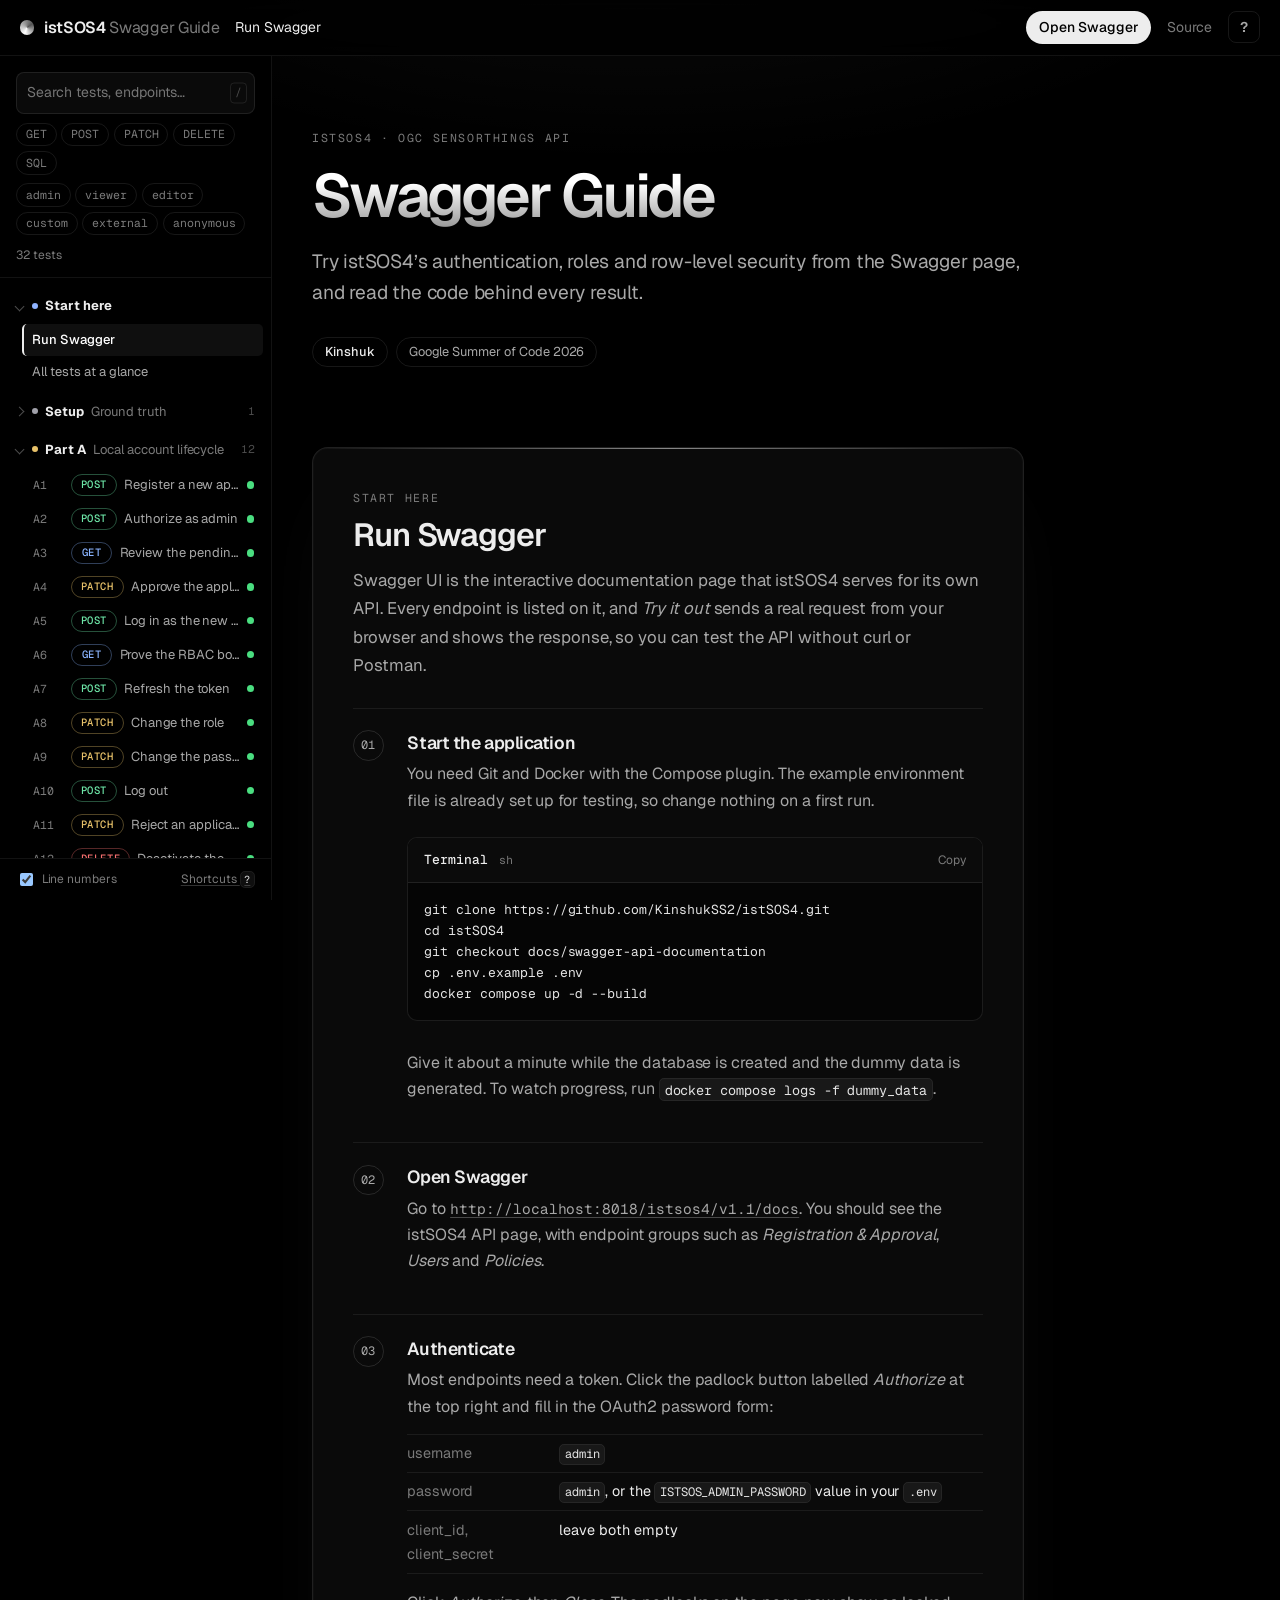
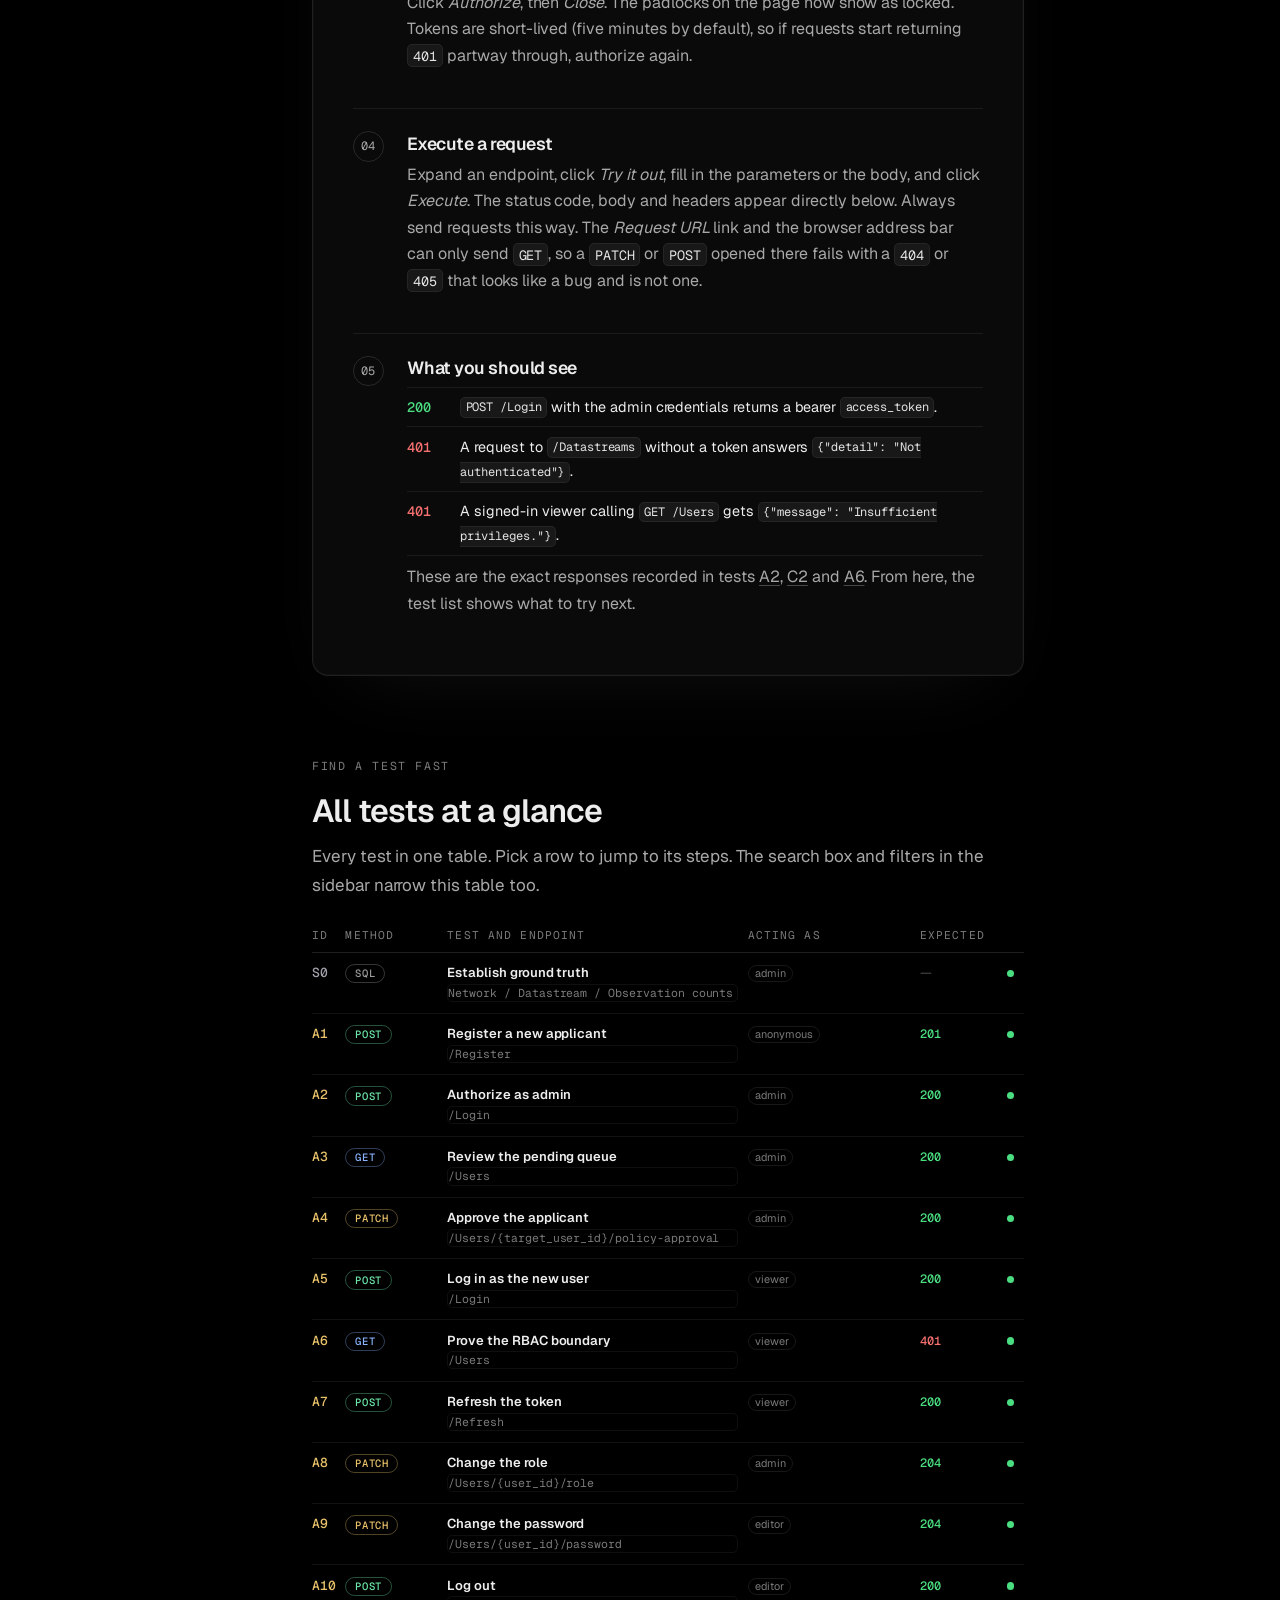
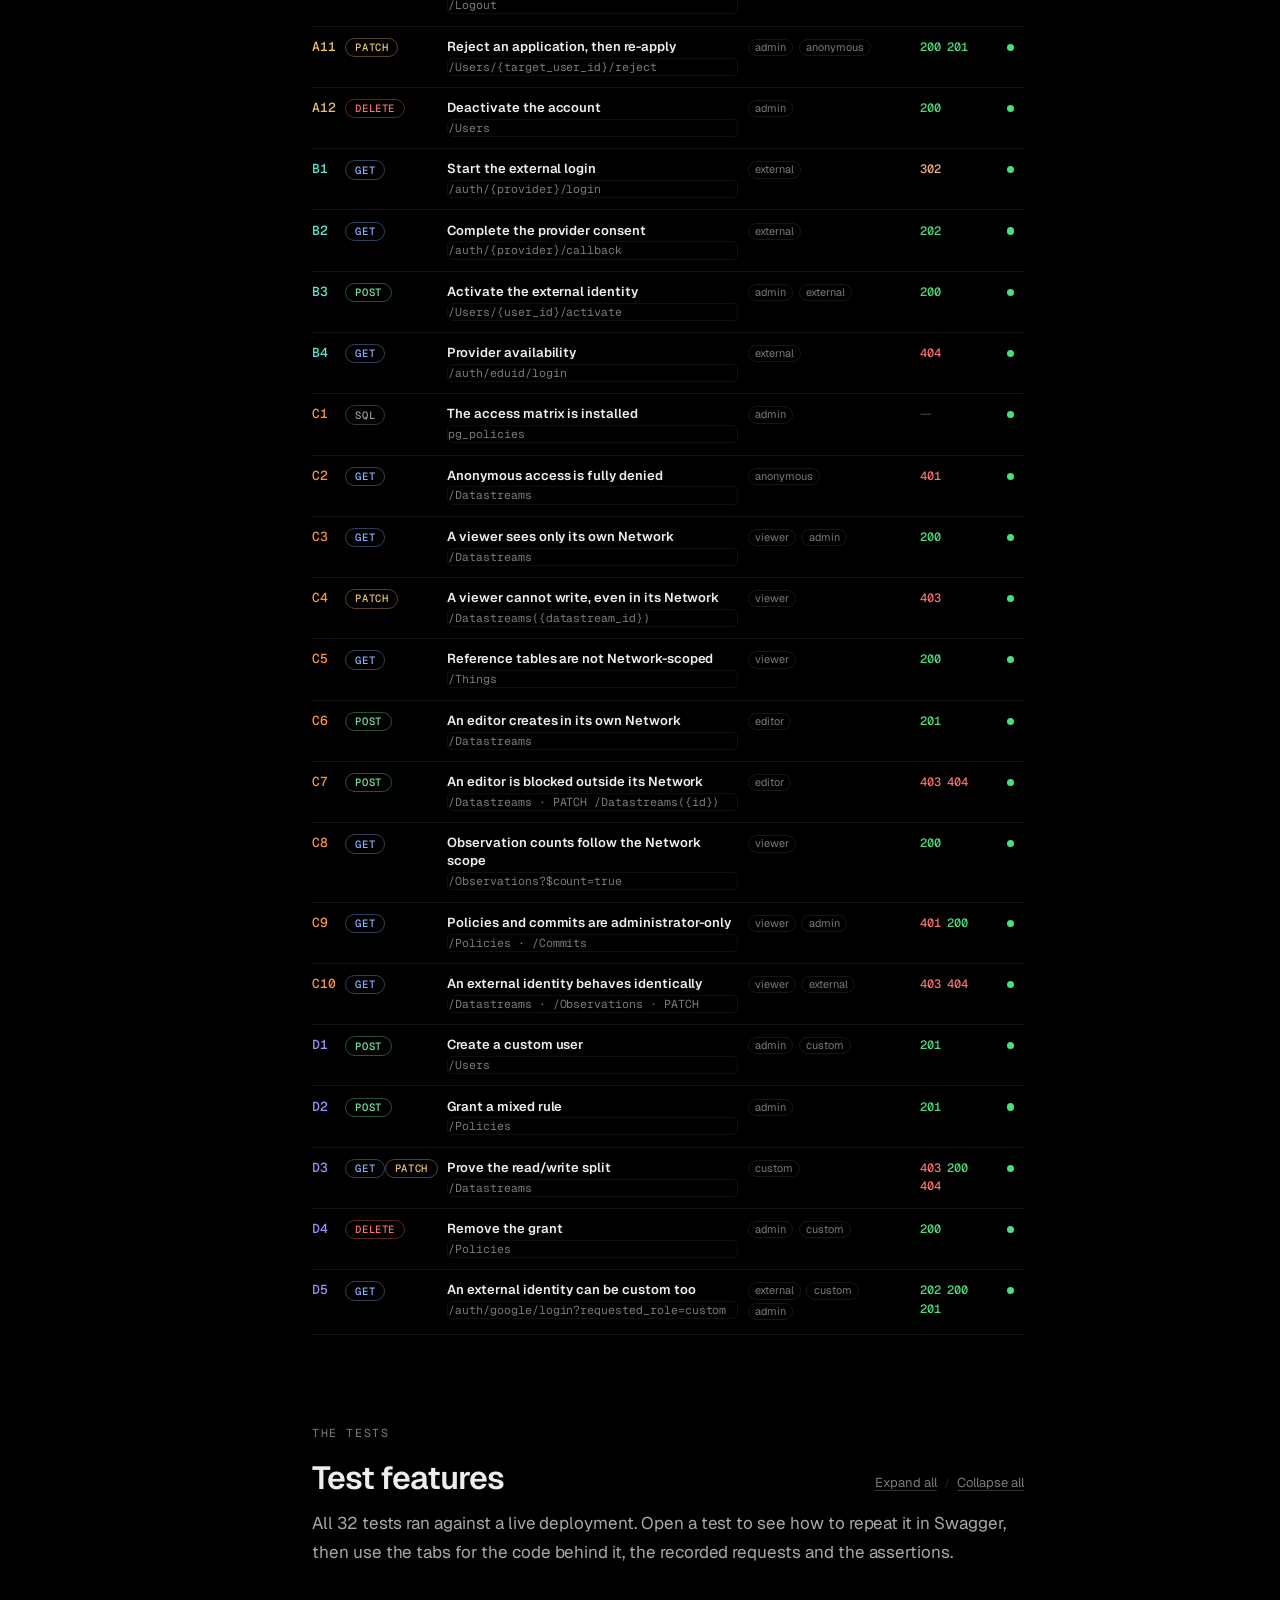
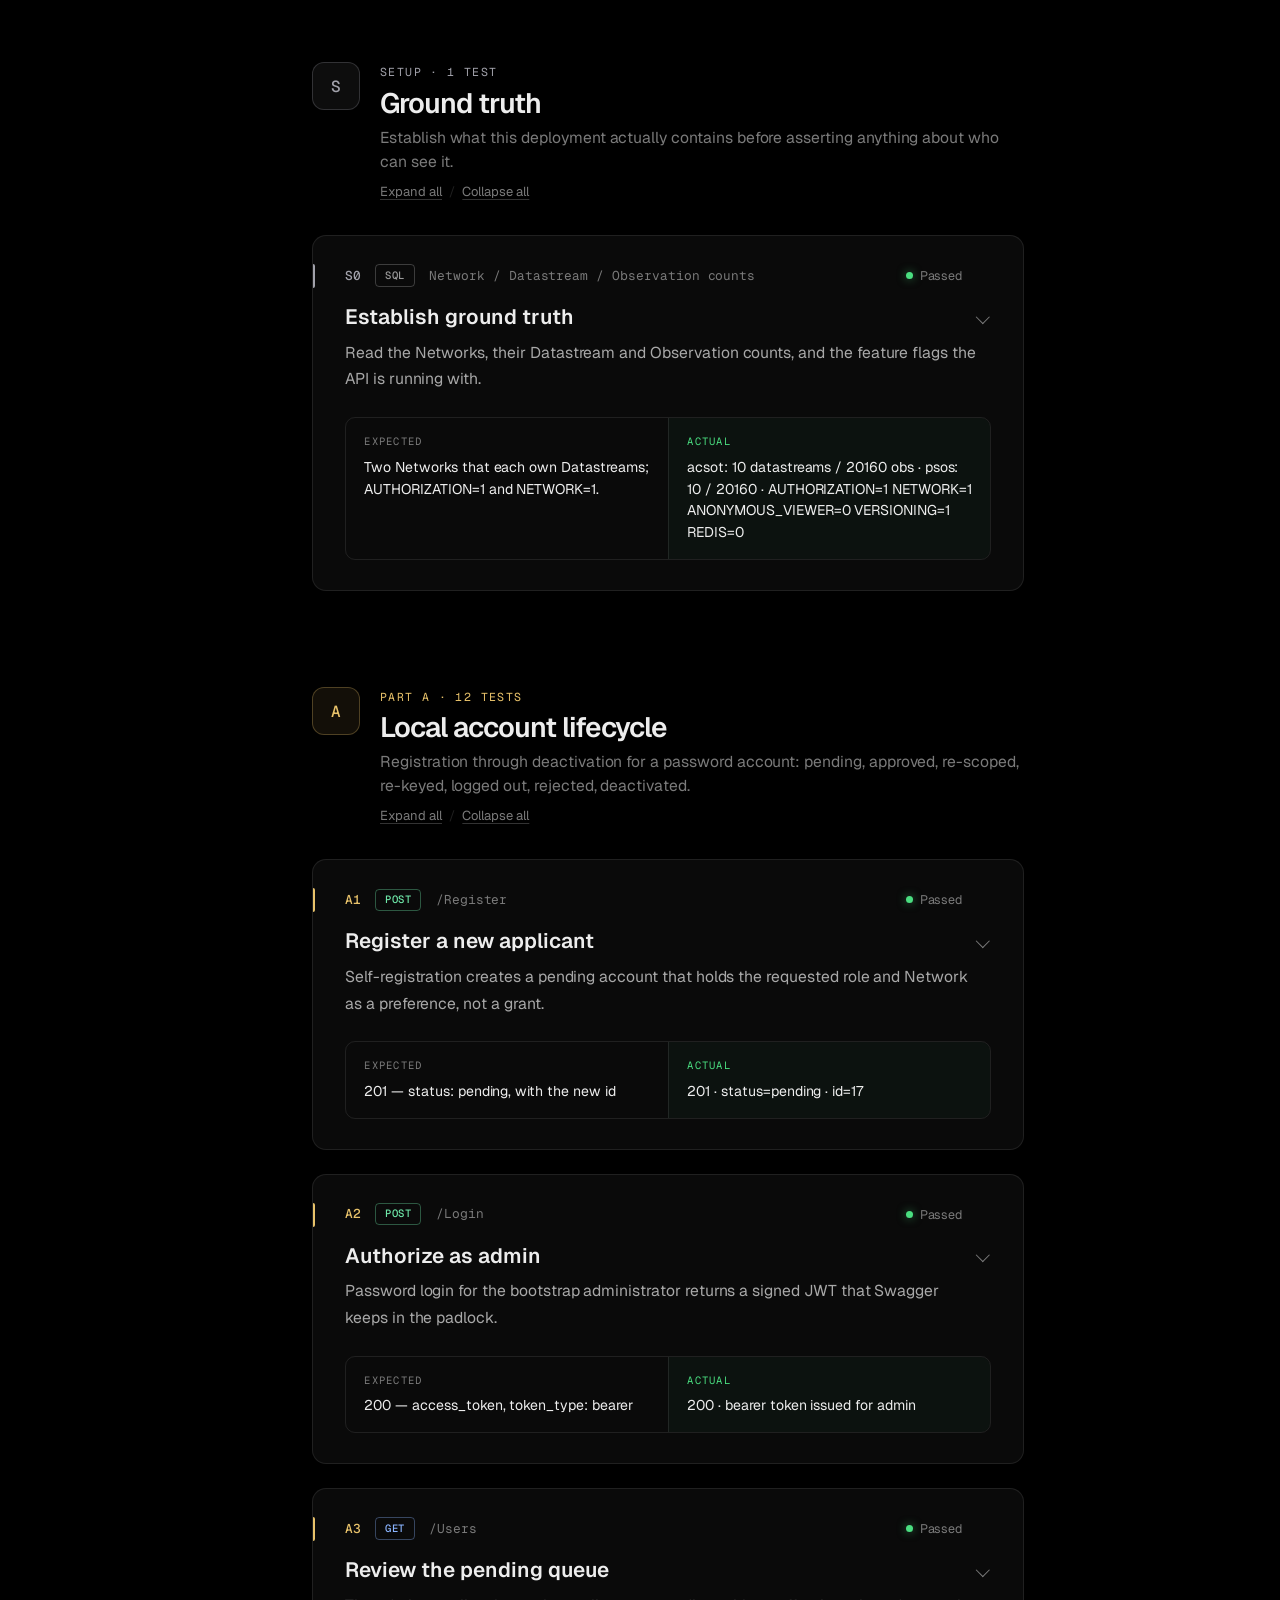
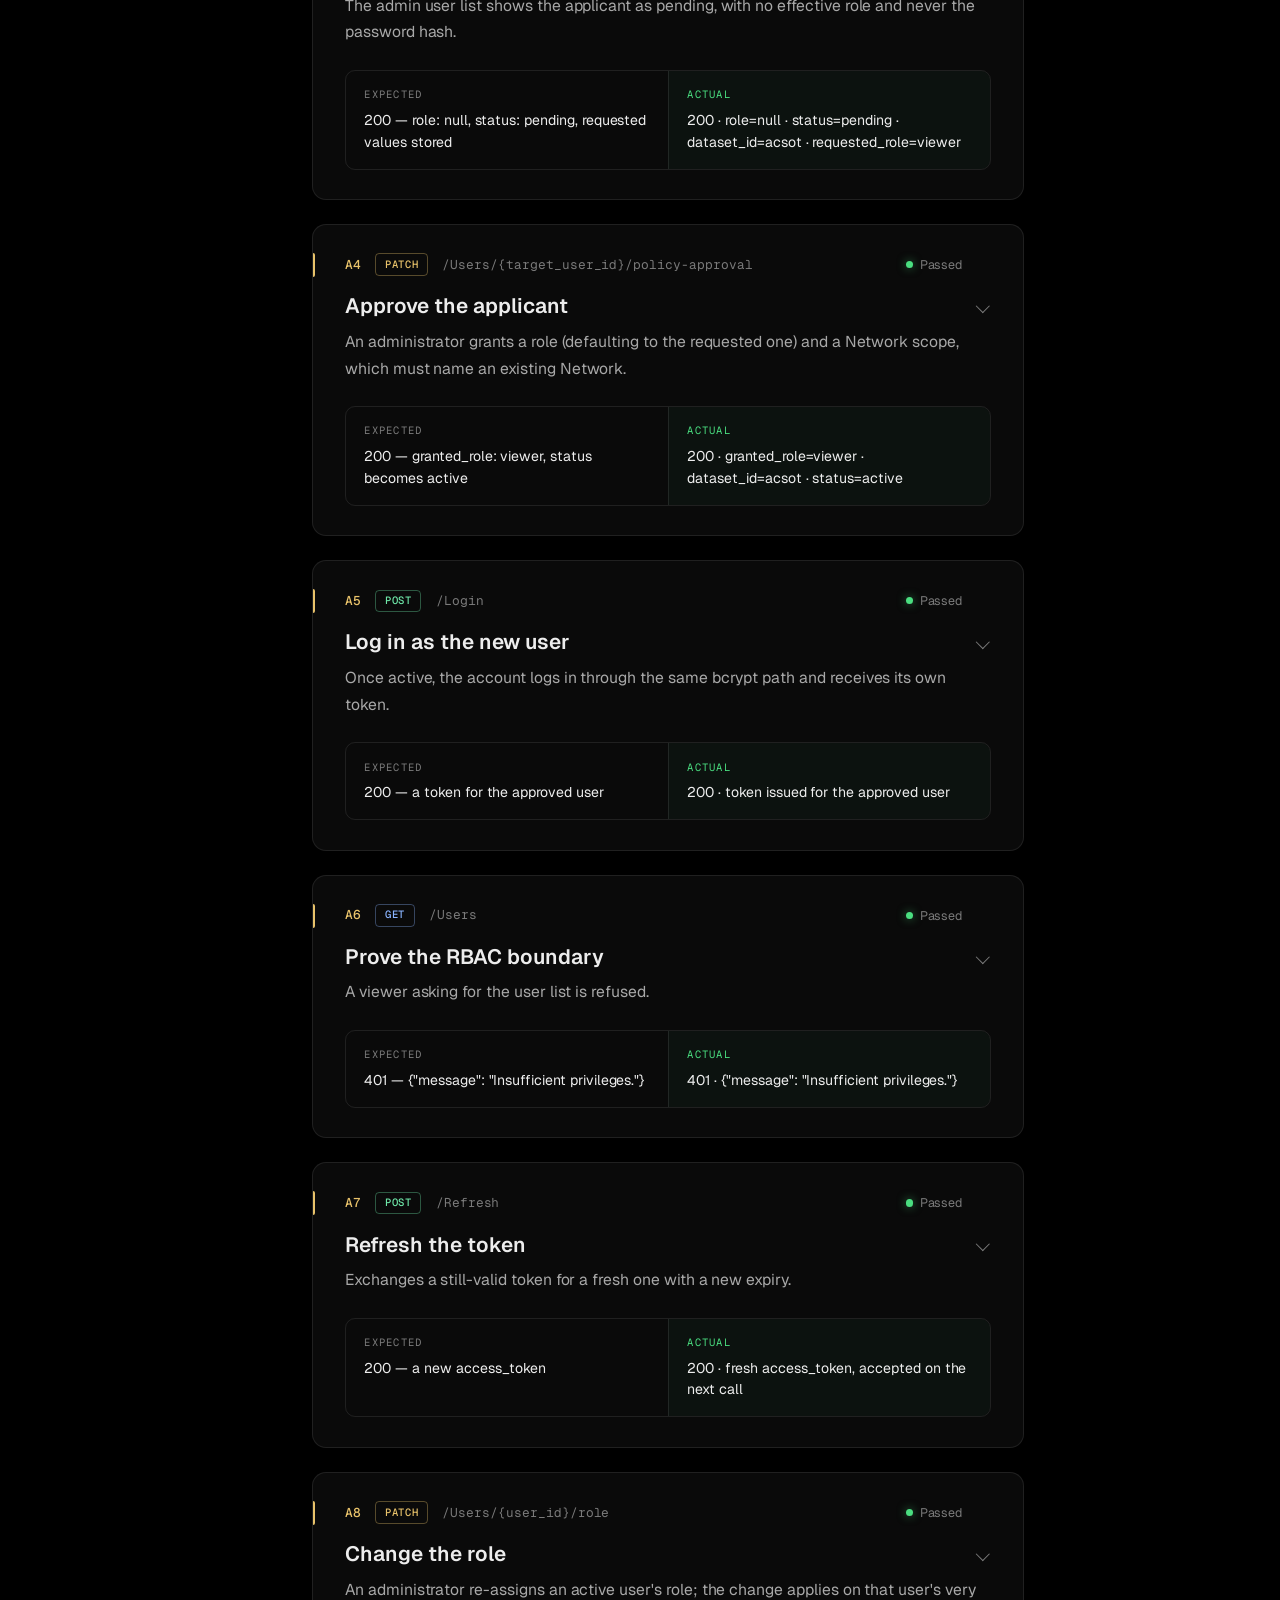
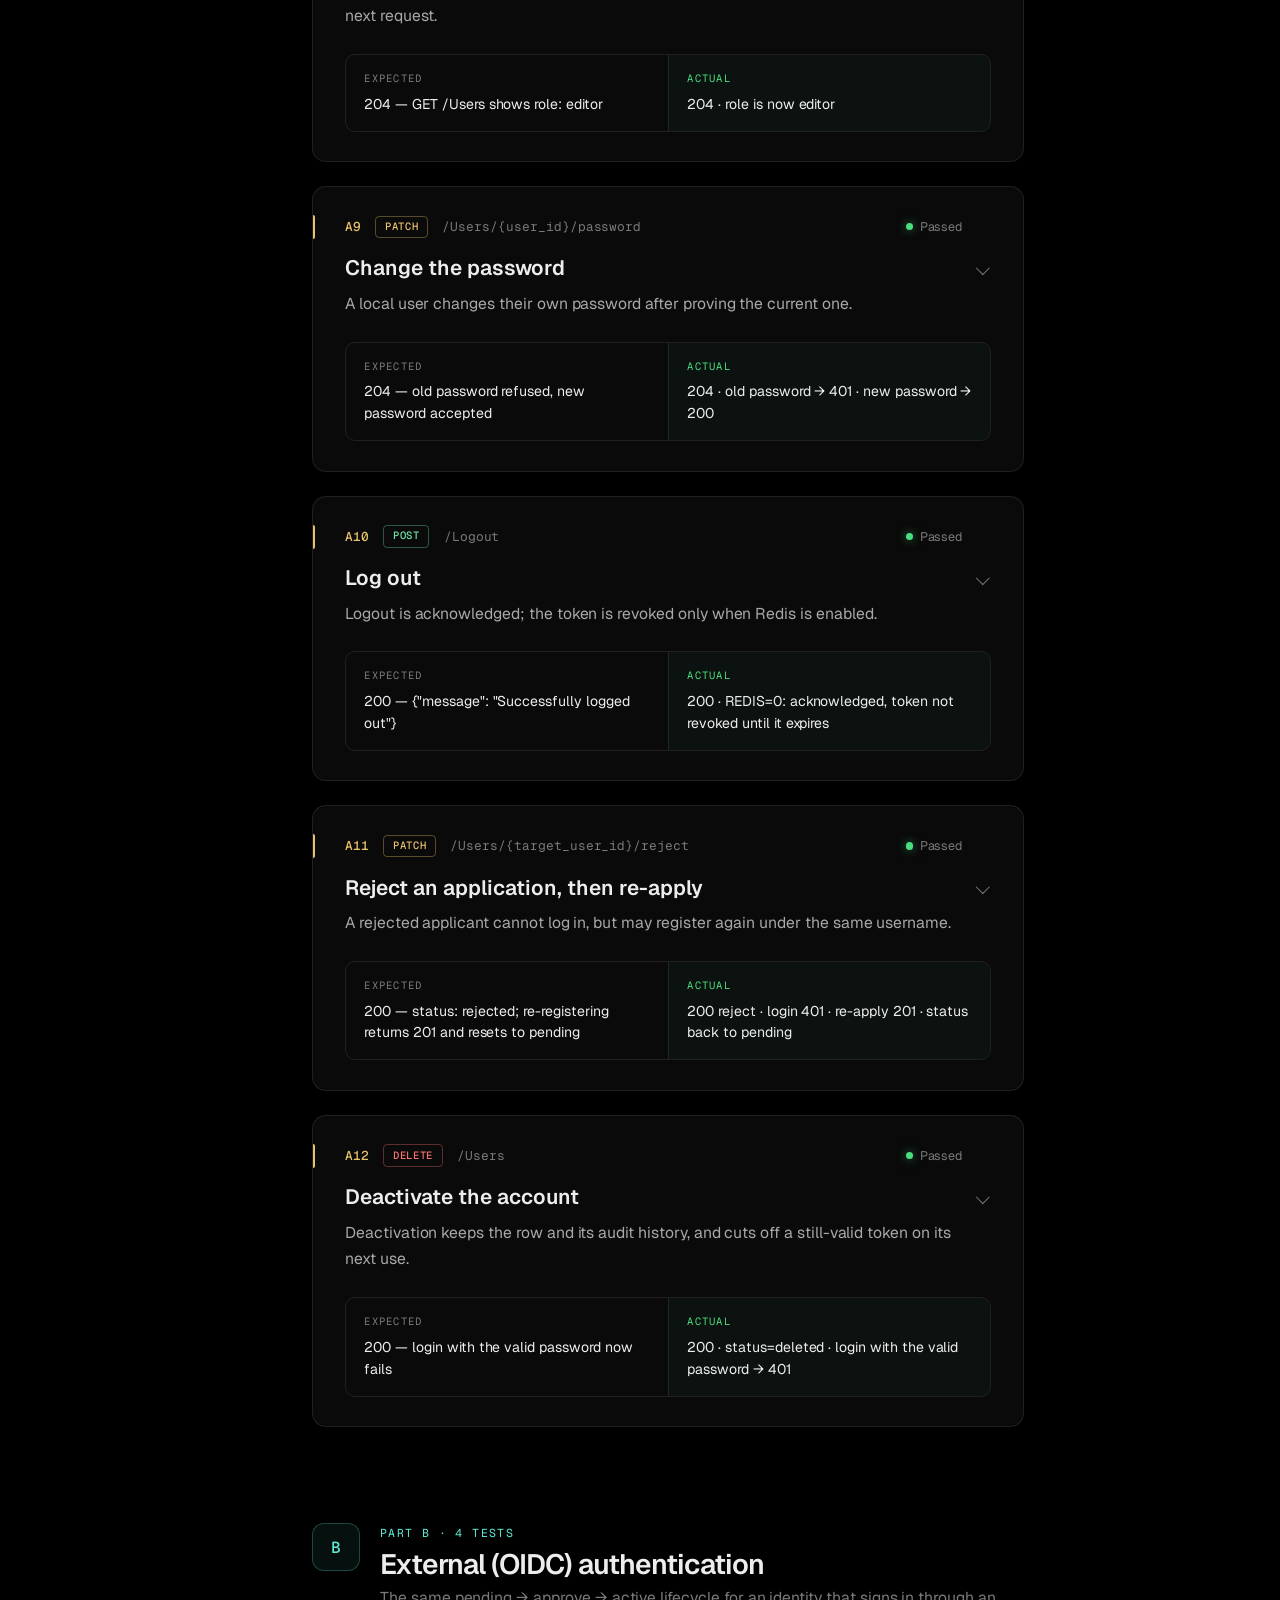
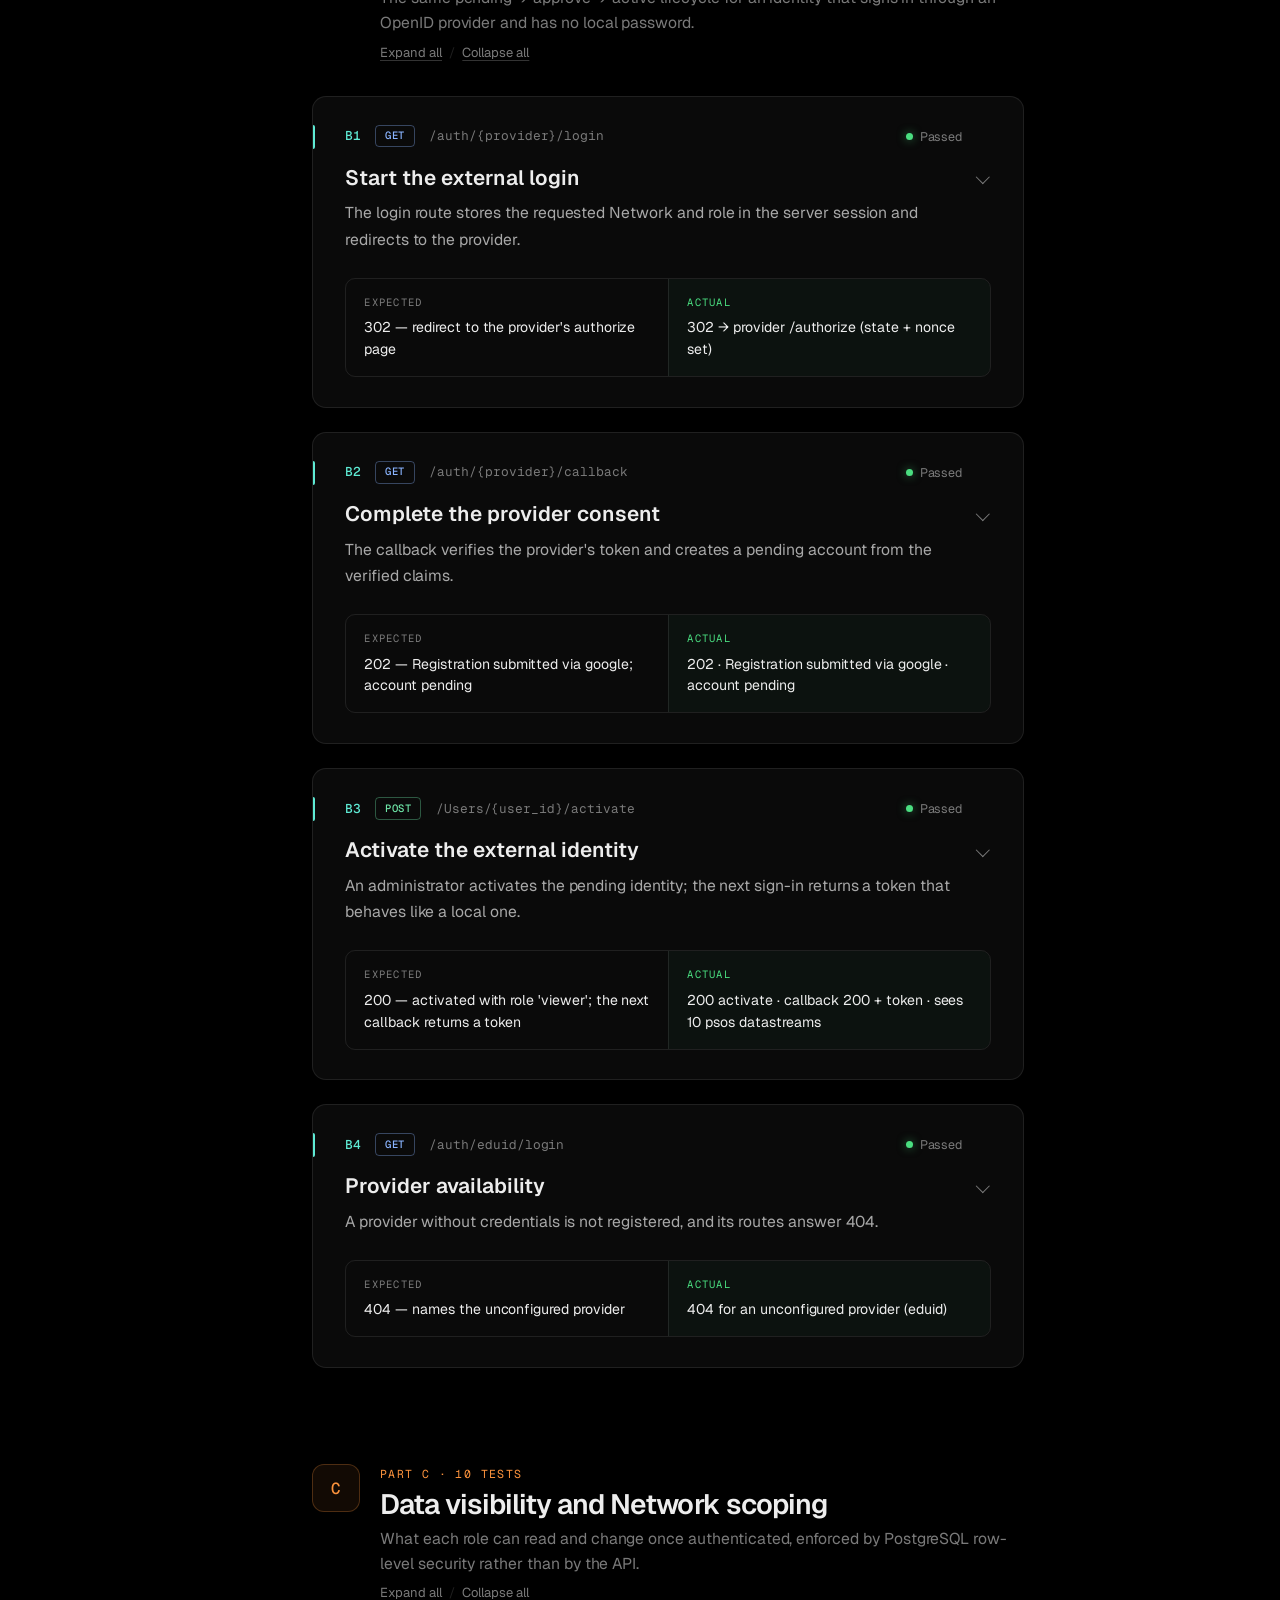
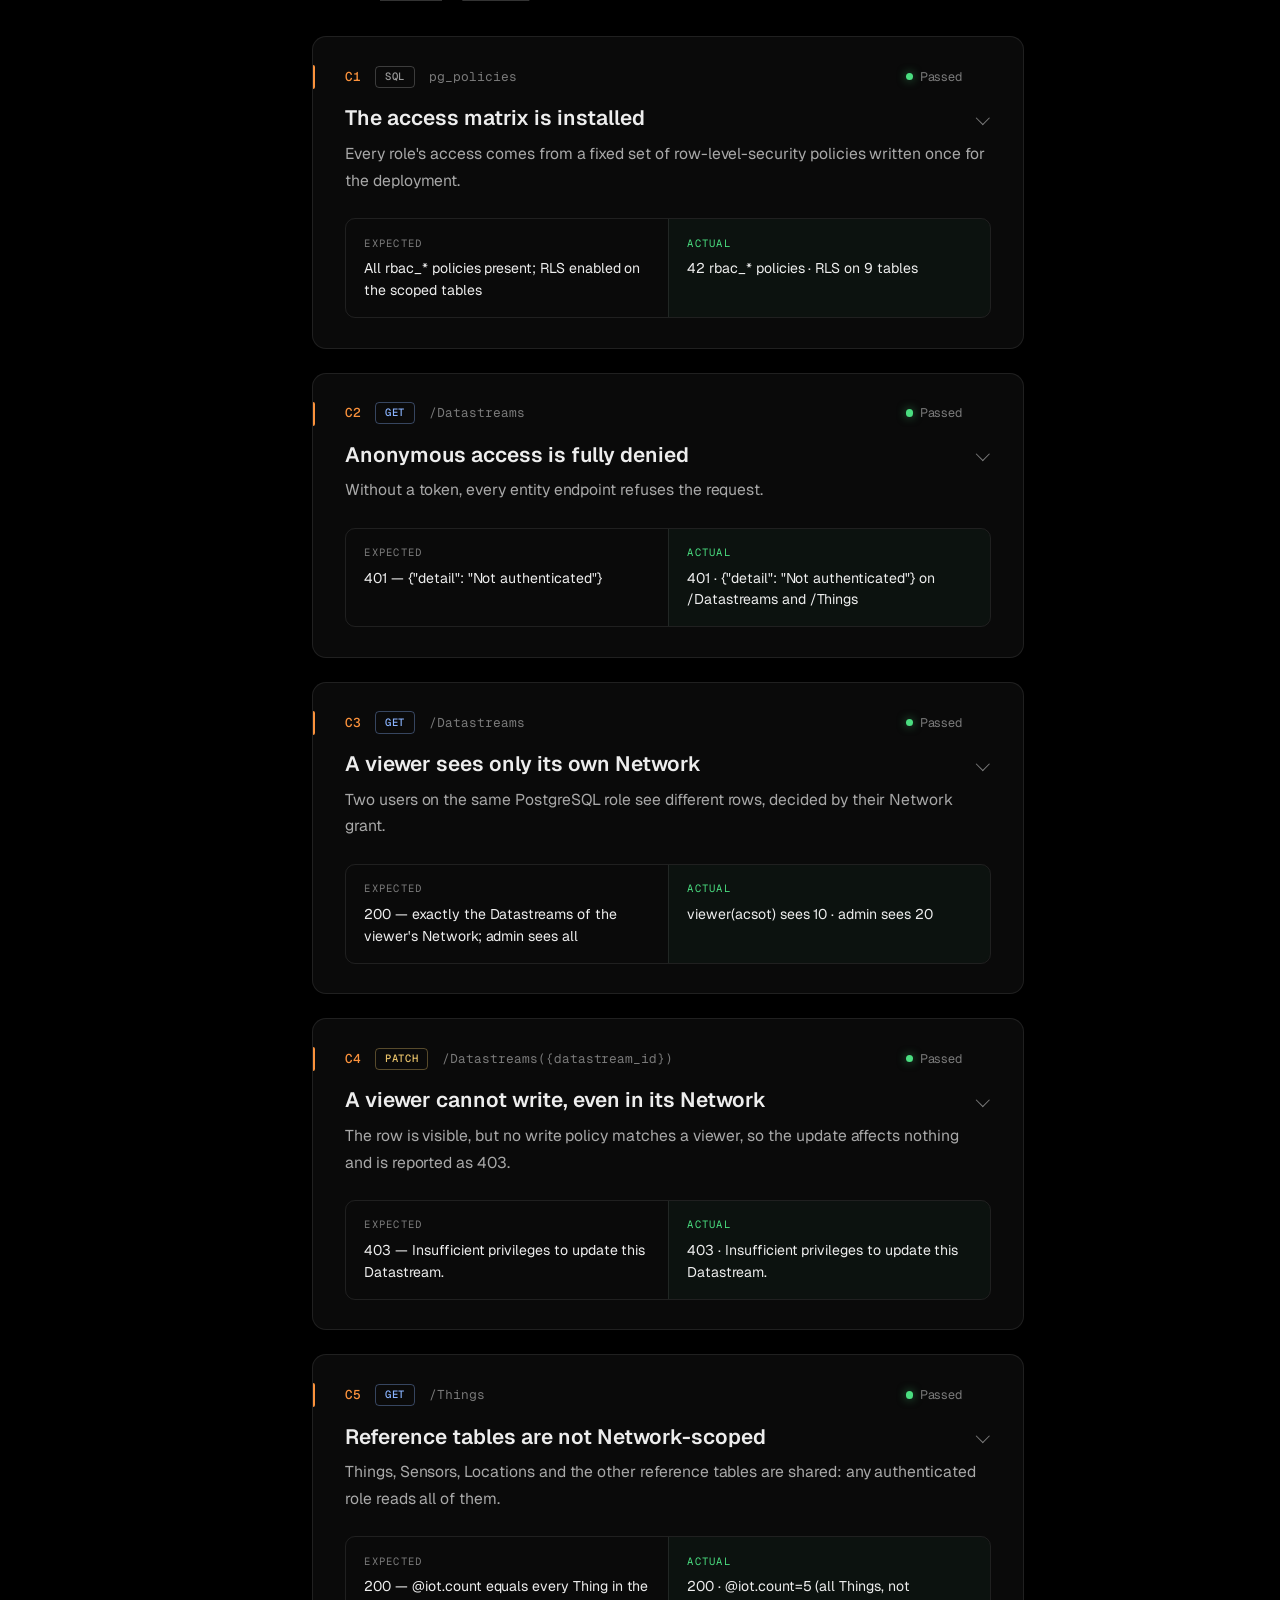
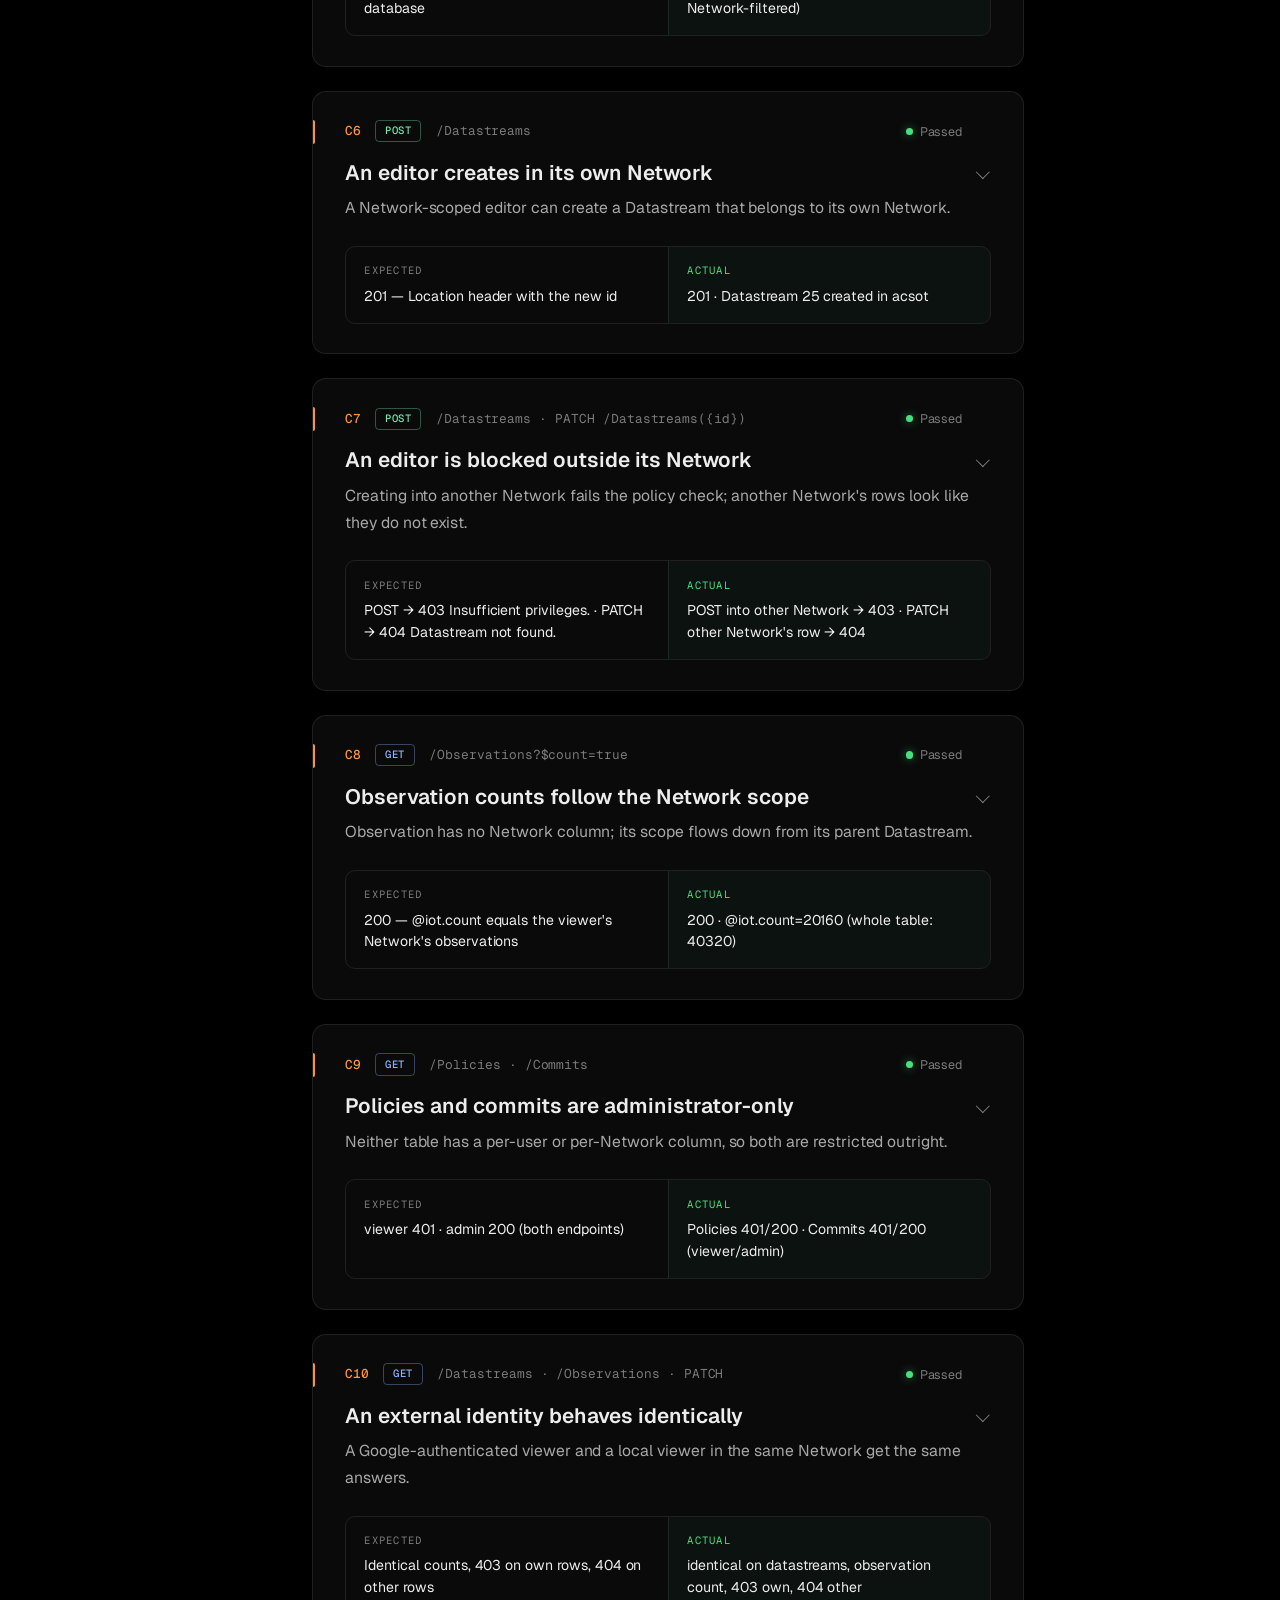
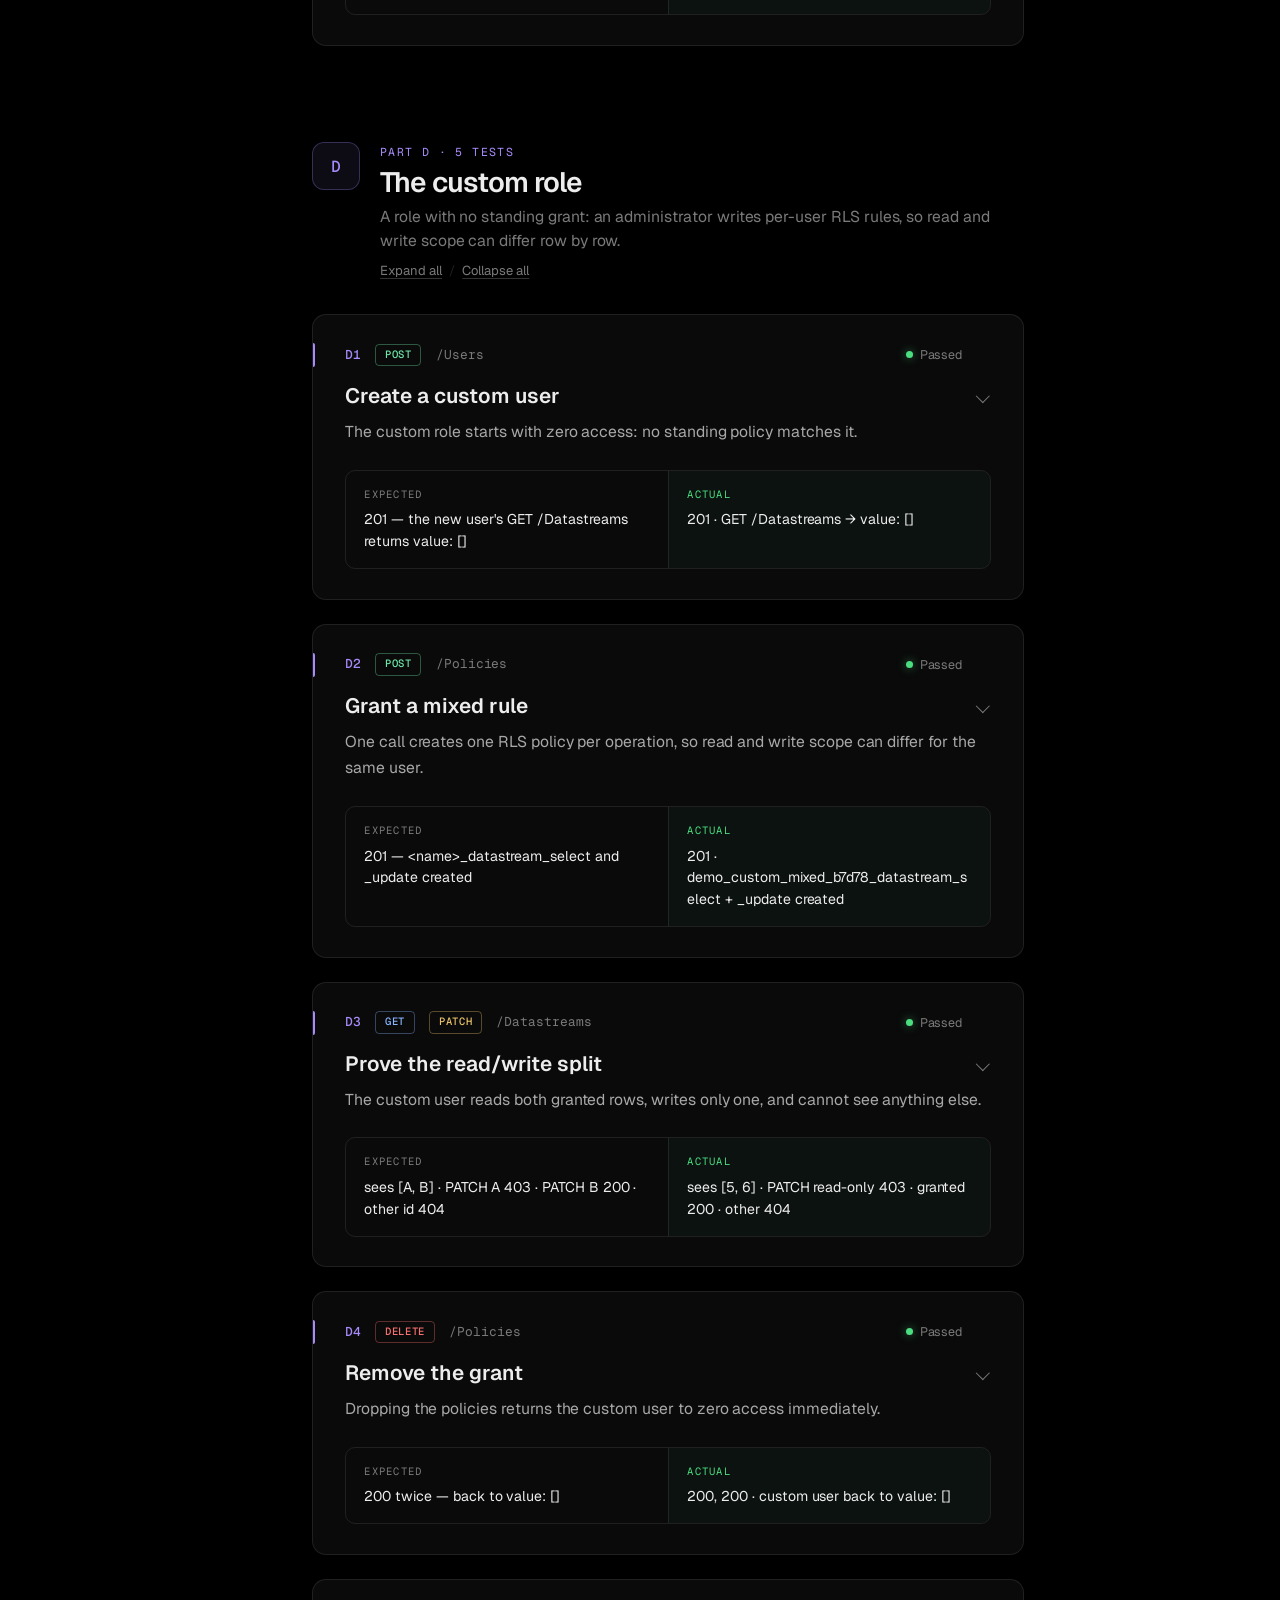
==== index.html @ 91f9ea0e "Black premium theme; drop run date and pass count from the byline" ====
<!doctype html>
<html lang="en">
<head>
<meta charset="utf-8">
<meta name="viewport" content="width=device-width,initial-scale=1">
<title>istSOS4 Swagger Guide</title>
<meta name="description" content="A step-by-step guide to running Swagger for istSOS4 and testing its authentication, roles and row-level security, with the implementation behind every test.">
<meta name="color-scheme" content="dark">
<meta name="theme-color" content="#000000">
<link rel="preconnect" href="https://fonts.googleapis.com"><link rel="preconnect" href="https://fonts.gstatic.com" crossorigin>
<link rel="stylesheet" href="https://fonts.googleapis.com/css2?family=Geist:wght@400;500;600;700&family=Geist+Mono:wght@400;500&display=swap">
<style>
:root {
  --bg: #ffffff;
  --ink: #242424;
  --ink-2: #4a4a4a;
  --ink-3: #6b6b6b;
  --ink-4: #949494;
  --rule: #e6e6e6;
  --rule-2: #d4d4d4;
  --tint: #f8f7f3;
  --code-bg: #f6f5f1;
  --code-ink: #2b2b2b;
  --inline-bg: #f1f0ec;
  --pass: #1a7f37;
  --fail: #b42318;
  --accent: #242424;
  --focus: #1a6fd1;

  --tk-k: #9b2f6a;
  --tk-s: #2a6f4f;
  --tk-sd: #6a7b72;
  --tk-c: #8a8a84;
  --tk-f: #2159a5;
  --tk-n: #a85a0a;
  --tk-b: #6a4aa3;
  --tk-e: #b42318;
  --tk-o: #6b6b6b;

  --serif: "Source Serif 4", "Iowan Old Style", "Charter", Georgia, "Times New Roman", serif;
  --sans: system-ui, -apple-system, "Segoe UI", Roboto, "Helvetica Neue", Arial, sans-serif;
  --mono: "JetBrains Mono", ui-monospace, "SFMono-Regular", Menlo, Consolas, monospace;
}

@media (prefers-color-scheme: dark) {
  :root {
    --bg: #161616;
    --ink: #e8e6e1;
    --ink-2: #c6c3bc;
    --ink-3: #9a978f;
    --ink-4: #75726b;
    --rule: #2a2a29;
    --rule-2: #3a3a38;
    --tint: #1d1d1b;
    --code-bg: #1c1c1a;
    --code-ink: #dcd9d2;
    --inline-bg: #242422;
    --pass: #4fc172;
    --fail: #ff8a80;
    --accent: #e8e6e1;
    --focus: #6ab0ff;

    --tk-k: #d68ab4;
    --tk-s: #7fc9a0;
    --tk-sd: #8a9a91;
    --tk-c: #7c7a74;
    --tk-f: #7fb0f0;
    --tk-n: #e0a15c;
    --tk-b: #b39cf0;
    --tk-e: #ff8a80;
    --tk-o: #9a978f;
  }
}

* { box-sizing: border-box; }
html { -webkit-text-size-adjust: 100%; scroll-padding-top: 1.5rem; scroll-behavior: smooth; }
@media (prefers-reduced-motion: reduce) { html { scroll-behavior: auto; } }

body {
  margin: 0;
  background: var(--bg);
  color: var(--ink);
  font-family: var(--serif);
  font-size: 1.1875rem;
  line-height: 1.7;
  font-optical-sizing: auto;
  -webkit-font-smoothing: antialiased;
  text-rendering: optimizeLegibility;
}

.wrap { max-width: 44rem; margin: 0 auto; padding: 0 1.5rem; }

a { color: inherit; text-decoration: underline; text-decoration-thickness: 1px; text-underline-offset: 0.2em; text-decoration-color: var(--rule-2); transition: text-decoration-color 0.15s; }
a:hover { text-decoration-color: var(--ink); }
:focus-visible { outline: 2px solid var(--focus); outline-offset: 3px; border-radius: 2px; }

.skip { position: absolute; left: -999px; top: 0; background: var(--ink); color: var(--bg); padding: 0.5rem 1rem; font-family: var(--sans); font-size: 0.9rem; z-index: 10; }
.skip:focus { left: 0.5rem; top: 0.5rem; }

code, kbd { font-family: var(--mono); font-size: 0.82em; background: var(--inline-bg); padding: 0.12em 0.36em; border-radius: 3px; overflow-wrap: anywhere; }
pre code, .code-body code { background: none; padding: 0; font-size: inherit; overflow-wrap: normal; }

/* ---------- title block */
.title-block { padding: 3.5rem 0 2rem; }
.kicker { font-family: var(--sans); font-size: 0.8125rem; letter-spacing: 0.08em; text-transform: uppercase; color: var(--ink-3); margin: 0 0 1.1rem; }
h1 { font-family: var(--serif); font-weight: 700; font-size: clamp(2.4rem, 6.4vw, 3.4rem); line-height: 1.08; letter-spacing: -0.022em; margin: 0 0 1.1rem; }
.dek { font-size: 1.4rem; line-height: 1.5; color: var(--ink-3); margin: 0 0 1.75rem; font-weight: 400; }
.byline { font-family: var(--sans); font-size: 0.875rem; color: var(--ink-3); display: flex; flex-wrap: wrap; gap: 0.25rem 0.9rem; padding: 1rem 0; border-top: 1px solid var(--rule); border-bottom: 1px solid var(--rule); margin: 0; }
.byline b { color: var(--ink); font-weight: 600; }
.byline .ok { color: var(--pass); }

/* ---------- Run Swagger */
.run { margin: 2.75rem 0 3.5rem; padding: 2.25rem 2.25rem 2.5rem; background: var(--tint); border-top: 2px solid var(--ink); }
.run .kicker { margin-bottom: 0.6rem; }
.run h2 { font-family: var(--serif); font-size: 2.1rem; line-height: 1.15; letter-spacing: -0.015em; margin: 0 0 1rem; font-weight: 700; }
.run p { margin: 0 0 1.1rem; }
.run .lead { font-size: 1.1875rem; color: var(--ink-2); }
.steps { list-style: none; margin: 1.75rem 0 0; padding: 0; counter-reset: step; }
.steps > li { counter-increment: step; position: relative; padding: 1.4rem 0 0.2rem 3.1rem; border-top: 1px solid var(--rule-2); margin-top: 1.4rem; }
.steps > li::before { content: counter(step); position: absolute; left: 0; top: 1.15rem; font-family: var(--serif); font-style: italic; font-size: 1.9rem; line-height: 1; color: var(--ink-4); width: 2rem; }
.steps h3 { font-family: var(--serif); font-size: 1.2rem; line-height: 1.35; margin: 0 0 0.4rem; font-weight: 700; }
.steps p { font-size: 1.0625rem; line-height: 1.65; margin: 0 0 0.85rem; }
.swagger-url { font-family: var(--mono); font-size: 0.9rem; word-break: break-all; }
.field-list { list-style: none; margin: 0.25rem 0 1rem; padding: 0; font-family: var(--sans); font-size: 0.9375rem; }
.field-list li { display: flex; gap: 1rem; padding: 0.4rem 0; border-bottom: 1px solid var(--rule); }
.field-list li:first-child { border-top: 1px solid var(--rule); }
.field-list .f { width: 8.5rem; flex: none; color: var(--ink-3); }
.expect { list-style: none; margin: 0.25rem 0 0.5rem; padding: 0; font-family: var(--sans); font-size: 0.9375rem; }
.expect li { display: flex; gap: 0.9rem; align-items: baseline; padding: 0.45rem 0; border-bottom: 1px solid var(--rule); }
.expect li:first-child { border-top: 1px solid var(--rule); }
.expect .st { font-family: var(--mono); font-size: 0.85rem; font-weight: 500; width: 2.4rem; flex: none; }
.aside { font-family: var(--sans); font-size: 0.9rem; color: var(--ink-3); line-height: 1.6; }

/* ---------- section accordion */
.sections-head { display: flex; justify-content: space-between; align-items: baseline; font-family: var(--sans); font-size: 0.8125rem; color: var(--ink-3); margin: 0 0 0.75rem; }
.linkbtn { appearance: none; background: none; border: 0; padding: 0; font: inherit; color: var(--ink-3); cursor: pointer; text-decoration: underline; text-decoration-thickness: 1px; text-underline-offset: 0.2em; text-decoration-color: var(--rule-2); }
.linkbtn:hover { color: var(--ink); text-decoration-color: var(--ink); }
.sections-head .sep { margin: 0 0.5rem; color: var(--rule-2); }

details.sec { border-top: 1px solid var(--rule); }
details.sec:last-of-type { border-bottom: 1px solid var(--rule); }
details.sec > summary { list-style: none; cursor: pointer; display: flex; align-items: center; justify-content: space-between; gap: 1.5rem; padding: 1.35rem 0; }
details.sec > summary::-webkit-details-marker { display: none; }
.sec-title { font-family: var(--serif); font-size: 1.5rem; line-height: 1.25; font-weight: 600; letter-spacing: -0.01em; display: block; }
.sec-desc { font-family: var(--sans); font-size: 0.875rem; color: var(--ink-3); display: block; margin-top: 0.15rem; line-height: 1.45; }
.chev { flex: none; width: 0.6rem; height: 0.6rem; border-right: 1.5px solid var(--ink-3); border-bottom: 1.5px solid var(--ink-3); transform: rotate(45deg); margin-right: 0.3rem; transition: transform 0.2s ease; }
details[open] > summary > .chev { transform: rotate(-135deg); }
details.sec > summary:hover .sec-title { text-decoration: underline; text-decoration-thickness: 1px; text-underline-offset: 0.2em; text-decoration-color: var(--rule-2); }
.sec-body { padding: 0.25rem 0 2.5rem; }
.sec-body > :first-child { margin-top: 0; }
.sec-body h3 { font-family: var(--serif); font-size: 1.3rem; line-height: 1.3; margin: 2.25rem 0 0.6rem; font-weight: 700; }
.sec-body p { margin: 0 0 1.15rem; }
.sec-body ul, .sec-body ol { margin: 0 0 1.25rem; padding-left: 1.4rem; }
.sec-body li { margin-bottom: 0.4rem; }
.sec-body li::marker { color: var(--ink-4); }

.plain-table, table.files, table.index { width: 100%; border-collapse: collapse; font-family: var(--sans); font-size: 0.875rem; line-height: 1.5; margin: 0.5rem 0 1.5rem; }
.plain-table th, table.files th, table.index th { text-align: left; font-weight: 600; font-size: 0.75rem; letter-spacing: 0.05em; text-transform: uppercase; color: var(--ink-3); padding: 0.55rem 0.9rem 0.55rem 0; border-bottom: 1px solid var(--rule-2); }
.plain-table td, table.files td, table.index td { padding: 0.6rem 0.9rem 0.6rem 0; border-bottom: 1px solid var(--rule); vertical-align: top; }
.plain-table td:first-child { white-space: nowrap; }
table.index td:first-child { min-width: 11rem; overflow-wrap: anywhere; }
.mono { font-family: var(--mono); font-size: 0.8em; }
.num { white-space: nowrap; text-align: right; }
.table-wrap { overflow-x: auto; }
table.files .tag { font-family: var(--sans); font-size: 0.8125rem; color: var(--ink-3); white-space: nowrap; }
table.files td:last-child, table.files th:last-child { padding-right: 0; }

.definitions { margin: 0 0 1.5rem; }
.definitions dt { font-family: var(--serif); font-weight: 700; font-size: 1.0625rem; margin-top: 1.35rem; }
.definitions dd { margin: 0.2rem 0 0; color: var(--ink-2); font-size: 1.0625rem; line-height: 1.65; }

/* code */
figure.code { margin: 1.1rem 0 1.4rem; background: var(--code-bg); border: 1px solid var(--rule); border-radius: 4px; overflow: hidden; }
figure.code figcaption { display: flex; justify-content: space-between; align-items: baseline; gap: 1rem; padding: 0.55rem 0.9rem; border-bottom: 1px solid var(--rule); font-family: var(--sans); font-size: 0.75rem; color: var(--ink-3); }
.cap-title { display: flex; flex-wrap: wrap; gap: 0.1rem 0.7rem; align-items: baseline; min-width: 0; }
.cap-title .sym { font-family: var(--mono); font-size: 0.8125rem; font-weight: 500; color: var(--ink); }
.cap-title .path { font-family: var(--mono); font-size: 0.71875rem; overflow-wrap: anywhere; }
.cap-tools { display: flex; gap: 0.9rem; flex: none; align-items: baseline; }
.cap-tools a, .cap-tools button { appearance: none; background: none; border: 0; padding: 0; font: inherit; color: var(--ink-3); cursor: pointer; text-decoration: none; }
.cap-tools a:hover, .cap-tools button:hover { color: var(--ink); text-decoration: underline; }
.cap-tools .done { color: var(--pass); }
.code-note { font-family: var(--sans); font-size: 0.8125rem !important; color: var(--ink-3); margin: 0 !important; padding: 0.55rem 0.9rem 0; line-height: 1.5 !important; }
.code-body { overflow: auto; padding: 0.85rem 0; font-family: var(--mono); font-size: 0.8125rem; line-height: 1.62; color: var(--code-ink); tab-size: 4; }
.code-body.capped { max-height: 25rem; }
.code-body pre { margin: 0; }
.code-body code { display: block; width: max-content; min-width: 100%; }
.ln { display: block; white-space: pre; padding: 0 1rem 0 4rem; position: relative; min-height: 1.62em; }
.ln::before { content: attr(data-n); position: absolute; left: 0; width: 2.9rem; text-align: right; color: var(--ink-4); opacity: 0.75; user-select: none; }
body.no-lines .ln { padding-left: 1rem; }
body.no-lines .ln::before { display: none; }
.nolines .ln { padding-left: 1rem; }
.nolines .ln::before { display: none; }
.code-more { display: block; width: 100%; font-family: var(--sans); font-size: 0.8125rem; color: var(--ink-3); background: none; border: 0; border-top: 1px solid var(--rule); padding: 0.55rem 0; cursor: pointer; }
.code-more:hover { color: var(--ink); background: var(--inline-bg); }

.tk-k, .tk-kn, .tk-kc, .tk-kd, .tk-ow { color: var(--tk-k); }
.tk-s, .tk-s1, .tk-s2, .tk-sa, .tk-si, .tk-se, .tk-dl { color: var(--tk-s); }
.tk-sd { color: var(--tk-sd); font-style: italic; }
.tk-c1, .tk-c, .tk-cm { color: var(--tk-c); font-style: italic; }
.tk-nf, .tk-nc, .tk-nd, .tk-nn, .tk-nt, .tk-fm { color: var(--tk-f); }
.tk-mi, .tk-mf, .tk-m { color: var(--tk-n); }
.tk-nb, .tk-bp, .tk-vm { color: var(--tk-b); }
.tk-ne { color: var(--tk-e); }
.tk-o, .tk-p { color: var(--tk-o); }

/* result panel */
.asserts { list-style: none; padding: 0 !important; margin: 0 0 1rem !important; font-family: var(--sans); font-size: 0.9rem; }
.asserts li { display: flex; gap: 0.7rem; padding: 0.35rem 0; margin: 0; border-bottom: 1px solid var(--rule); }
.asserts li:first-child { border-top: 1px solid var(--rule); }
.a-icon { flex: none; width: 1rem; color: var(--pass); font-weight: 700; }
.asserts .fail .a-icon { color: var(--fail); }
.sr { position: absolute; width: 1px; height: 1px; overflow: hidden; clip: rect(0 0 0 0); white-space: nowrap; }

details.exch { border-top: 1px solid var(--rule); font-family: var(--sans); }
details.exch:last-child { border-bottom: 1px solid var(--rule); }
details.exch > summary { list-style: none; cursor: pointer; display: flex; align-items: baseline; gap: 0.8rem; padding: 0.55rem 0; font-size: 0.875rem; }
details.exch > summary::-webkit-details-marker { display: none; }
details.exch > summary::before { content: ""; flex: none; width: 0.4rem; height: 0.4rem; border-right: 1.5px solid var(--ink-4); border-bottom: 1.5px solid var(--ink-4); transform: rotate(-45deg); align-self: center; transition: transform 0.15s; }
details.exch[open] > summary::before { transform: rotate(45deg); }
details.exch .method { font-family: var(--mono); font-size: 0.78rem; width: 3.6rem; flex: none; }
details.exch .url { font-family: var(--mono); font-size: 0.8rem; flex: 1; min-width: 0; overflow-wrap: anywhere; color: var(--ink-2); }
.code-st { font-family: var(--mono); font-size: 0.8rem; font-weight: 500; }
.st-2 { color: var(--pass); }
.st-4, .st-5 { color: var(--fail); }
.st-3 { color: var(--tk-n); }
.ms { font-family: var(--mono); font-size: 0.75rem; color: var(--ink-4); }
.exch-body { padding: 0.25rem 0 1rem 1.2rem; }
.exch-body h6 { font-size: 0.75rem; font-weight: 600; letter-spacing: 0.06em; text-transform: uppercase; color: var(--ink-3); margin: 0.9rem 0 0.35rem; }
pre.io { margin: 0; padding: 0.8rem 0.95rem; background: var(--code-bg); border: 1px solid var(--rule); border-radius: 4px; font-family: var(--mono); font-size: 0.78rem; line-height: 1.6; color: var(--code-ink); white-space: pre-wrap; overflow-wrap: anywhere; max-height: 20rem; overflow: auto; }

.empty { font-family: var(--sans); color: var(--ink-3); padding: 2rem 0; }

/* =====================================================================
   v2: tests band, Swagger panels, colour
   ===================================================================== */
:root {
  --swg: #157347;
  --swg-ink: #0f5132;
  --swg-bg: #eaf5ee;
  --swg-line: #bfdccb;
  --band: #f3f1ea;
  --card: #ffffff;
  --card-line: #e2ded3;

  --m-get: #1d5fa8;    --m-get-bg: #e4eefa;
  --m-post: #157347;   --m-post-bg: #e0f2e8;
  --m-patch: #9a5b00;  --m-patch-bg: #fbecd2;
  --m-delete: #b42318; --m-delete-bg: #fbe4e1;
  --m-sql: #55534d;    --m-sql-bg: #e9e7e0;
}
@media (prefers-color-scheme: dark) {
  :root {
    --swg: #5fcf95;
    --swg-ink: #8fe3b6;
    --swg-bg: #13241a;
    --swg-line: #244634;
    --band: #1a1a18;
    --card: #222220;
    --card-line: #34342f;

    --m-get: #86b8f2;    --m-get-bg: #172538;
    --m-post: #5fcf95;   --m-post-bg: #13261c;
    --m-patch: #e6ac55;  --m-patch-bg: #2c2212;
    --m-delete: #ff8f85; --m-delete-bg: #2f1917;
    --m-sql: #aaa79f;    --m-sql-bg: #2a2a27;
  }
}
html { scroll-padding-top: 4.5rem; }
body { overflow-x: clip; }

/* method badges */
.endpoint { gap: 0.4rem 0.6rem; align-items: center; color: var(--ink-3); }
.endpoint code { color: var(--ink); font-size: 0.85rem; font-weight: 500; }
.method { display: inline-block; font-family: var(--mono); font-weight: 500; font-size: 0.72rem; letter-spacing: 0.04em; padding: 0.16rem 0.5rem; border-radius: 3px; background: var(--m-sql-bg); color: var(--m-sql); }
.m-get { background: var(--m-get-bg); color: var(--m-get); }
.m-post { background: var(--m-post-bg); color: var(--m-post); }
.m-patch, .m-put { background: var(--m-patch-bg); color: var(--m-patch); }
.m-delete { background: var(--m-delete-bg); color: var(--m-delete); }
.m-sql { background: var(--m-sql-bg); color: var(--m-sql); }
details.exch .method { width: auto; margin-right: 0.2rem; }

/* Run in Swagger panel, visible on every test */
.swagger-panel { margin: 0 0 1.1rem; border: 1px solid var(--swg-line); border-left: 4px solid var(--swg); background: var(--swg-bg); border-radius: 5px; padding: 1rem 1.25rem 0.5rem; }
.swagger-panel > header { display: flex; justify-content: space-between; align-items: baseline; margin-bottom: 0.7rem; font-family: var(--sans); }
.sp-label { font-size: 0.78rem; letter-spacing: 0.08em; text-transform: uppercase; font-weight: 700; color: var(--swg-ink); }
.sp-open { font-size: 0.8125rem; color: var(--swg-ink); text-decoration: none; border-bottom: 1px solid var(--swg-line); }
.sp-open:hover { border-bottom-color: var(--swg); }
.swagger-panel ol.how { list-style: none; counter-reset: how; padding: 0; margin: 0 0 0.75rem; }
.swagger-panel ol.how li { counter-increment: how; position: relative; padding-left: 2.1rem; margin: 0 0 0.7rem; font-size: 1.0625rem; line-height: 1.6; }
.swagger-panel ol.how li::before { content: counter(how); position: absolute; left: 0; top: 0.18em; width: 1.4rem; height: 1.4rem; border-radius: 50%; background: var(--swg); color: var(--bg); font-family: var(--sans); font-size: 0.75rem; font-weight: 700; line-height: 1.4rem; text-align: center; }
.swagger-panel ol.how strong { font-weight: 700; color: var(--swg-ink); }
.swagger-panel figure.code { background: var(--card); border-color: var(--swg-line); margin: 0.4rem 0 1rem; }
.swagger-panel figure.code figcaption { border-bottom-color: var(--swg-line); }


/* =====================================================================
   v3: app-style layout — sidebar, main column, right rail
   ===================================================================== */
:root { --top: 3.5rem; --side: 17rem; --rail: 13.5rem; --main-max: 47.5rem; }
html { scroll-padding-top: calc(var(--top) + 1rem); }
body { font-size: 1.0625rem; overflow-x: clip; }
.m-multi { background: var(--m-sql-bg); color: var(--m-sql); }
.sr { position: absolute; width: 1px; height: 1px; overflow: hidden; clip: rect(0 0 0 0); white-space: nowrap; }
.muted { color: var(--ink-4); }
[hidden] { display: none !important; }
button { font: inherit; color: inherit; }
.kicker { color: var(--swg); font-weight: 600; }
.lead { color: var(--ink-2); font-size: 1.0625rem; margin: 0 0 1.25rem; }

/* ---------- top bar */
.topbar { position: sticky; top: 0; z-index: 30; height: var(--top); background: color-mix(in srgb, var(--bg) 94%, transparent); backdrop-filter: saturate(1.4) blur(8px); border-bottom: 1px solid var(--rule); }
.topbar-in { height: 100%; display: flex; align-items: center; gap: 1rem; padding: 0 1.25rem; font-family: var(--sans); font-size: 0.875rem; }
.mark { font-family: var(--serif); font-size: 1.1rem; font-weight: 700; color: var(--ink); text-decoration: none; white-space: nowrap; }
.mark-sub { font-weight: 400; color: var(--ink-3); }
.crumbs { flex: 1; min-width: 0; display: flex; gap: 0.45rem; align-items: center; color: var(--ink-3); white-space: nowrap; overflow: hidden; }
.crumbs a { color: var(--ink-3); text-decoration: none; }
.crumbs a:hover { color: var(--ink); }
.crumbs .cur { color: var(--ink); overflow: hidden; text-overflow: ellipsis; }
.crumbs .sep { color: var(--rule-2); }
.top-right { display: flex; align-items: center; gap: 1rem; flex: none; }
.top-link { color: var(--ink-3); text-decoration: none; }
.top-link:hover { color: var(--ink); }
.top-link.swg { color: var(--swg); font-weight: 600; }
.icon-btn { appearance: none; border: 1px solid var(--card-line); background: var(--card); border-radius: 6px; width: 2rem; height: 2rem; display: inline-grid; place-items: center; cursor: pointer; color: var(--ink-2); font-family: var(--sans); font-weight: 600; padding: 0; }
.icon-btn:hover { border-color: var(--ink-4); color: var(--ink); }
.menu-btn { display: none; }
.burger, .burger::before, .burger::after { display: block; width: 1rem; height: 1.5px; background: currentColor; position: relative; content: ""; }
.burger::before { position: absolute; top: -5px; }
.burger::after { position: absolute; top: 5px; }
.progress { position: absolute; left: 0; right: 0; bottom: -1px; height: 2px; overflow: hidden; pointer-events: none; }
.progress span { display: block; height: 100%; background: var(--swg); transform-origin: 0 50%; transform: scaleX(0); }

/* ---------- shell */
.shell { display: grid; grid-template-columns: var(--side) minmax(0, 1fr); align-items: start; }
@media (min-width: 1280px) { .shell { grid-template-columns: var(--side) minmax(0, 1fr) var(--rail); } }

/* ---------- sidebar */
.sidebar { position: sticky; top: var(--top); height: calc(100vh - var(--top)); height: calc(100dvh - var(--top)); display: flex; flex-direction: column; border-right: 1px solid var(--rule); background: var(--band); font-family: var(--sans); font-size: 0.8125rem; }
.side-search { padding: 1rem 1rem 0.75rem; border-bottom: 1px solid var(--rule); flex: none; }
.search-box { position: relative; }
.search-box input { width: 100%; font: inherit; font-size: 0.875rem; color: var(--ink); background: var(--card); border: 1px solid var(--card-line); border-radius: 6px; padding: 0.5rem 2rem 0.5rem 0.65rem; }
.search-box input:focus { outline: none; border-color: var(--swg); box-shadow: 0 0 0 3px var(--swg-bg); }
.kbd-hint { position: absolute; right: 0.5rem; top: 50%; transform: translateY(-50%); font-size: 0.7rem; color: var(--ink-4); border: 1px solid var(--card-line); background: var(--bg); padding: 0 0.35em; pointer-events: none; }
.search-box input:focus + .kbd-hint { display: none; }
.chips { display: flex; flex-wrap: wrap; gap: 0.3rem; margin-top: 0.55rem; }
.chip { appearance: none; border: 1px solid var(--card-line); background: var(--card); color: var(--ink-3); border-radius: 999px; padding: 0.1rem 0.55rem; font-size: 0.72rem; font-family: var(--mono); cursor: pointer; line-height: 1.6; }
.chip:hover { color: var(--ink); border-color: var(--ink-4); }
.chip[aria-pressed="true"] { background: var(--swg); border-color: var(--swg); color: var(--bg); }
.filter-status { display: flex; justify-content: space-between; align-items: baseline; margin: 0.6rem 0 0; color: var(--ink-3); font-size: 0.75rem; }
.resume { display: block; margin-top: 0.5rem; padding: 0.4rem 0.6rem; border-radius: 6px; background: var(--swg-bg); border: 1px solid var(--swg-line); color: var(--swg-ink); text-decoration: none; font-size: 0.75rem; }
.resume:hover { border-color: var(--swg); }

.side-nav { flex: 1; overflow-y: auto; overscroll-behavior: contain; padding: 0.5rem 0.5rem 1rem; }
.nav-group { margin: 0.1rem 0; }
.nav-group > summary { list-style: none; display: flex; align-items: center; gap: 0.4rem; padding: 0.45rem 0.5rem; border-radius: 6px; cursor: pointer; color: var(--ink-2); }
.nav-group > summary::-webkit-details-marker { display: none; }
.nav-group > summary::before { content: ""; flex: none; width: 0.38rem; height: 0.38rem; border-right: 1.5px solid var(--ink-4); border-bottom: 1.5px solid var(--ink-4); transform: rotate(-45deg); transition: transform 0.15s; margin-right: 0.15rem; }
.nav-group[open] > summary::before { transform: rotate(45deg); }
.nav-group > summary:hover { background: var(--card); }
.ng-link { display: flex; gap: 0.45rem; align-items: baseline; min-width: 0; flex: 1; text-decoration: none; color: inherit; }
.ng-k { font-weight: 700; color: var(--ink); white-space: nowrap; }
.ng-title { color: var(--ink-3); white-space: nowrap; overflow: hidden; text-overflow: ellipsis; }
.ng-count { margin-left: auto; font-size: 0.7rem; color: var(--ink-4); font-variant-numeric: tabular-nums; }
.nav-group ul { list-style: none; margin: 0 0 0.35rem; padding: 0 0 0 0.9rem; }
.nav-group li { margin: 0; }
.nav-item, .nav-link { display: flex; align-items: center; gap: 0.45rem; padding: 0.3rem 0.5rem; border-radius: 5px; text-decoration: none; color: var(--ink-2); border-left: 2px solid transparent; }
.nav-item:hover, .nav-link:hover { background: var(--card); color: var(--ink); }
.nav-item[aria-current], .nav-link[aria-current], .ng-link[aria-current] .ng-k { color: var(--swg-ink); }
.nav-item[aria-current], .nav-link[aria-current] { background: var(--swg-bg); border-left-color: var(--swg); font-weight: 600; }
.nav-item .nid { flex: none; width: 1.9rem; font-family: var(--mono); font-size: 0.72rem; color: var(--ink-3); }
.nav-item .method { flex: none; font-size: 0.6rem; padding: 0.05rem 0.3rem; min-width: 2.6rem; text-align: center; }
.nav-item .nt { flex: 1; min-width: 0; white-space: nowrap; overflow: hidden; text-overflow: ellipsis; }
.dot { flex: none; display: inline-block; width: 0.45rem; height: 0.45rem; border-radius: 50%; background: var(--ink-4); }
.dot.passed { background: var(--pass); }
.dot.failed { background: var(--fail); }
mark { background: color-mix(in srgb, #f5c542 45%, transparent); color: inherit; border-radius: 2px; padding: 0 1px; }
.side-foot { flex: none; border-top: 1px solid var(--rule); padding: 0.65rem 1rem; display: flex; justify-content: space-between; align-items: center; gap: 0.5rem; color: var(--ink-3); font-size: 0.75rem; }
.side-foot .check { display: inline-flex; gap: 0.35rem; align-items: center; cursor: pointer; }

/* ---------- main */
.main { min-width: 0; padding: 0 2.5rem 3rem; outline: none; }
.main-in { max-width: var(--main-max); margin: 0 auto; }
.title-block { padding: 2.75rem 0 1.5rem; }
h1 { font-size: clamp(2.2rem, 5vw, 3rem); }
.dek { font-size: 1.25rem; }
.run { margin: 1.5rem 0 3rem; border-top-width: 3px; border-top-color: var(--swg); padding: 1.75rem 1.9rem 2rem; border-radius: 0 0 8px 8px; }
.run .kicker, .title-block .kicker { color: var(--swg); font-weight: 600; }
.steps > li::before { color: var(--swg); }
.run h2, .glance h2, .tests-head h2 { font-family: var(--serif); font-weight: 700; font-size: 1.9rem; line-height: 1.15; letter-spacing: -0.015em; margin: 0 0 0.75rem; }

/* ---------- at a glance */
.glance { margin: 0 0 3.5rem; scroll-margin-top: calc(var(--top) + 1rem); }
.glance-table { width: 100%; border-collapse: collapse; font-family: var(--sans); font-size: 0.8125rem; line-height: 1.4; }
.glance-table th { text-align: left; font-size: 0.7rem; letter-spacing: 0.06em; text-transform: uppercase; color: var(--ink-3); font-weight: 600; padding: 0.5rem 0.6rem 0.5rem 0; border-bottom: 1px solid var(--rule-2); position: sticky; top: 0; background: var(--bg); }
.glance-table td { padding: 0.5rem 0.6rem 0.5rem 0; border-bottom: 1px solid var(--rule); vertical-align: top; }
.glance-table tbody tr { transition: background 0.1s; }
.glance-table tbody tr:hover { background: var(--band); }
.g-id { font-family: var(--mono); font-weight: 500; text-decoration: none; color: var(--ink); }
.g-m { white-space: nowrap; }
.g-m .method { font-size: 0.62rem; padding: 0.08rem 0.35rem; }
.g-title { display: block; text-decoration: none; color: var(--ink); font-weight: 600; }
.g-title:hover { text-decoration: underline; }
.g-ep { display: block; background: none; padding: 0; margin-top: 0.1rem; color: var(--ink-3); font-size: 0.72rem; }
.role { display: inline-block; font-size: 0.68rem; padding: 0 0.4rem; margin: 0 0.15rem 0.15rem 0; border-radius: 999px; border: 1px solid var(--card-line); color: var(--ink-3); white-space: nowrap; }
.g-codes .st { font-family: var(--mono); font-size: 0.75rem; font-weight: 500; margin-right: 0.2rem; }
.st-1 { color: var(--ink-3); }
.table-wrap { overflow-x: auto; max-width: 100%; }

/* ---------- tests */
.tests-head { display: flex; justify-content: space-between; align-items: flex-end; gap: 1rem; flex-wrap: wrap; }
.tests-tools, .part-tools { font-family: var(--sans); font-size: 0.8125rem; color: var(--ink-3); margin: 0 0 0.9rem; }
.tests-tools .sep, .part-tools .sep { margin: 0 0.45rem; color: var(--rule-2); }
.empty { font-family: var(--sans); color: var(--ink-3); padding: 1.5rem; text-align: center; border: 1px dashed var(--card-line); border-radius: 8px; }

.part { margin-top: 2.75rem; scroll-margin-top: calc(var(--top) + 1rem); }
.part-head { display: flex; gap: 1.1rem; align-items: flex-start; margin-bottom: 1rem; }
.part-letter { font-family: var(--serif); font-style: italic; font-size: 3.2rem; line-height: 0.85; color: var(--swg); flex: none; width: 2.6rem; text-align: center; }
.ph-text { min-width: 0; }
.part-head .eyebrow { font-family: var(--sans); font-size: 0.72rem; letter-spacing: 0.08em; text-transform: uppercase; color: var(--ink-3); margin: 0 0 0.25rem; }
.part-head h3 { font-family: var(--serif); font-size: 1.5rem; margin: 0 0 0.3rem; letter-spacing: -0.01em; line-height: 1.25; }
.part-intro { margin: 0 0 0.4rem; color: var(--ink-3); font-size: 0.975rem; line-height: 1.55; }
.part-tools { margin: 0; }

.test { position: relative; background: var(--card); border: 1px solid var(--card-line); border-radius: 8px; margin: 0.6rem 0 0; scroll-margin-top: calc(var(--top) + 0.75rem); transition: border-color 0.15s, box-shadow 0.15s; }
.test:hover { border-color: var(--ink-4); }
.test.is-current { border-color: var(--swg); box-shadow: 0 0 0 3px var(--swg-bg); }
.test-head { position: relative; padding: 0.9rem 1.15rem 0.95rem; }
.test-meta { display: flex; flex-wrap: wrap; gap: 0.35rem 0.5rem; align-items: center; font-family: var(--sans); font-size: 0.78rem; margin: 0 0 0.3rem; }
.test-meta .tid { font-family: var(--mono); background: var(--ink); color: var(--bg); padding: 0.05rem 0.45rem; border-radius: 3px; font-size: 0.74rem; font-weight: 500; }
.test-meta .method { font-size: 0.66rem; padding: 0.1rem 0.4rem; }
.test-meta .ep { background: none; padding: 0; color: var(--ink-2); font-size: 0.78rem; min-width: 0; overflow-wrap: anywhere; }
.pill { margin-left: auto; font-size: 0.7rem; font-weight: 600; padding: 0.05rem 0.5rem; border-radius: 999px; border: 1px solid currentColor; }
.pill.passed { color: var(--pass); }
.pill.failed { color: var(--fail); }
.anchor { position: relative; z-index: 2; color: var(--ink-4); text-decoration: none; font-family: var(--mono); font-size: 0.85rem; padding: 0 0.2rem; opacity: 0; transition: opacity 0.12s; }
.test:hover .anchor, .anchor:focus-visible { opacity: 1; }
.anchor:hover { color: var(--swg); }
.test h4 { display: flex; align-items: center; gap: 0.75rem; margin: 0 0 0.25rem; font-family: var(--serif); font-size: 1.2rem; line-height: 1.3; font-weight: 700; letter-spacing: -0.005em; }
.test-toggle { appearance: none; background: none; border: 0; padding: 0; text-align: left; cursor: pointer; font: inherit; color: var(--ink); flex: 1; min-width: 0; }
.test-toggle::after { content: ""; position: absolute; inset: 0; border-radius: 8px 8px 0 0; }
.test-toggle:focus-visible { outline: none; }
.test-toggle:focus-visible::after { outline: 2px solid var(--focus); outline-offset: -2px; }
.test-head:hover .tt { text-decoration: underline; text-decoration-thickness: 1px; text-underline-offset: 0.2em; text-decoration-color: var(--rule-2); }
.test h4 .chev { margin: 0 0.2rem 0 0; }
.test.open h4 .chev { transform: rotate(-135deg); }
.test .sum { margin: 0 0 0.6rem; font-size: 0.975rem; line-height: 1.5; color: var(--ink-2); display: -webkit-box; -webkit-line-clamp: 2; -webkit-box-orient: vertical; overflow: hidden; }
.test.open .sum { display: block; }
.outcome { display: grid; grid-template-columns: 1fr 1fr; gap: 0.5rem; margin: 0; font-family: var(--sans); }
.outcome > div { padding: 0.45rem 0.7rem; border: 1px solid var(--card-line); border-radius: 5px; background: var(--bg); min-width: 0; }
.outcome > div.actual { border-color: var(--swg-line); background: var(--swg-bg); }
.outcome dt { font-size: 0.64rem; letter-spacing: 0.07em; text-transform: uppercase; font-weight: 600; color: var(--ink-3); margin: 0 0 0.1rem; }
.outcome .actual dt { color: var(--swg); }
.outcome dd { margin: 0; font-size: 0.8125rem; line-height: 1.45; overflow-wrap: anywhere; }

/* tabs */
.test-body { border-top: 1px solid var(--card-line); }
.tabs { display: flex; gap: 0.15rem; padding: 0 0.75rem; border-bottom: 1px solid var(--card-line); overflow-x: auto; scrollbar-width: thin; background: var(--band); }
.tabs [role=tab] { appearance: none; background: none; border: 0; border-bottom: 2px solid transparent; padding: 0.65rem 0.6rem 0.55rem; font-family: var(--sans); font-size: 0.8125rem; color: var(--ink-3); cursor: pointer; white-space: nowrap; display: inline-flex; align-items: center; gap: 0.35rem; margin-bottom: -1px; }
.tabs [role=tab]:hover { color: var(--ink); }
.tabs [role=tab][aria-selected=true] { color: var(--ink); border-bottom-color: var(--swg); font-weight: 600; }
.tab-n { font-family: var(--mono); font-size: 0.64rem; color: var(--ink-4); border: 1px solid var(--card-line); border-radius: 3px; padding: 0 0.25rem; line-height: 1.4; font-weight: 400; }
.tab-count { font-size: 0.66rem; background: var(--inline-bg); color: var(--ink-3); border-radius: 999px; padding: 0 0.4rem; font-weight: 500; }
.tabpanel { padding: 1rem 1.15rem 0.75rem; outline: none; min-width: 0; }
.tabpanel:focus-visible { box-shadow: inset 0 0 0 2px var(--focus); }
.tabpanel > :first-child { margin-top: 0; }
.tabpanel p { font-size: 0.975rem; line-height: 1.6; margin: 0 0 0.75rem; }
.tabpanel b.run-in { font-weight: 700; }
.tabpanel h5 { font-family: var(--sans); font-size: 0.72rem; letter-spacing: 0.08em; text-transform: uppercase; color: var(--ink-3); font-weight: 600; margin: 1.5rem 0 0.6rem; }
.tabpanel h5 .muted { text-transform: none; letter-spacing: 0; font-weight: 400; }
.panel-note { font-family: var(--sans); font-size: 0.85rem !important; color: var(--ink-3); }
.swagger-panel { margin: 0; }
.swagger-panel ol.how li { font-size: 1rem; }

/* recorded bodies */
.io-wrap { position: relative; }
.io-wrap.capped pre.io { max-height: 15rem; overflow: hidden; -webkit-mask-image: linear-gradient(#000 70%, transparent); mask-image: linear-gradient(#000 70%, transparent); }
pre.io { max-height: 32rem; }
.io-copy { position: absolute; top: 0.4rem; right: 0.4rem; appearance: none; font-family: var(--sans); font-size: 0.7rem; background: var(--card); border: 1px solid var(--card-line); color: var(--ink-3); border-radius: 4px; padding: 0.1rem 0.45rem; cursor: pointer; opacity: 0; transition: opacity 0.12s; }
.io-wrap:hover .io-copy, .io-copy:focus-visible { opacity: 1; }
.io-copy.done { color: var(--pass); opacity: 1; }
.io-more { appearance: none; background: none; border: 0; font-family: var(--sans); font-size: 0.78rem; color: var(--swg-ink); padding: 0.3rem 0; cursor: pointer; text-decoration: underline; text-underline-offset: 0.2em; }
@media (hover: none) { .io-copy, .anchor { opacity: 1; } }

/* prev / next */
.test-nav { display: grid; grid-template-columns: 1fr 1fr; gap: 0.6rem; padding: 0.75rem 1.15rem 1rem; border-top: 1px solid var(--card-line); margin-top: 0.5rem; }
.test-nav a { display: flex; flex-direction: column; gap: 0.1rem; padding: 0.5rem 0.7rem; border: 1px solid var(--card-line); border-radius: 6px; text-decoration: none; font-family: var(--sans); font-size: 0.8125rem; color: var(--ink-2); min-width: 0; }
.test-nav a:hover { border-color: var(--swg); color: var(--ink); }
.test-nav a span:last-child { overflow: hidden; text-overflow: ellipsis; white-space: nowrap; }
.tn-k { font-size: 0.66rem; text-transform: uppercase; letter-spacing: 0.07em; color: var(--ink-4); }
.tn-next { text-align: right; }

/* ---------- reference */
.reference { margin-top: 4rem; }
details.sec { scroll-margin-top: calc(var(--top) + 1rem); }
.sec-title { font-size: 1.3rem; }
.sec-body p { font-size: 1rem; }
.colophon { margin: 3rem 0 1rem; padding-top: 1.25rem; border-top: 1px solid var(--rule); font-family: var(--sans); font-size: 0.8125rem; color: var(--ink-3); }

/* ---------- right rail */
.rail { position: sticky; top: var(--top); height: calc(100vh - var(--top)); overflow-y: auto; padding: 2.5rem 1.25rem 1rem 0.5rem; font-family: var(--sans); font-size: 0.8125rem; display: none; }
@media (min-width: 1280px) { .rail { display: block; } }
.rail-k { font-size: 0.68rem; letter-spacing: 0.08em; text-transform: uppercase; color: var(--ink-3); font-weight: 600; margin: 0 0 0.35rem; }
.rail-title { margin: 0 0 0.75rem; color: var(--ink); font-weight: 600; line-height: 1.35; }
.rail-title .tid { font-family: var(--mono); color: var(--swg); margin-right: 0.3rem; }
.rail-list { list-style: none; margin: 0 0 1rem; padding: 0 0 0 0.6rem; border-left: 1px solid var(--rule-2); }
.rail-list li { margin: 0; }
.rail-list button { appearance: none; background: none; border: 0; padding: 0.25rem 0.4rem; margin-left: calc(-0.6rem - 1px); border-left: 2px solid transparent; cursor: pointer; color: var(--ink-3); text-align: left; width: 100%; }
.rail-list button:hover { color: var(--ink); }
.rail-list button[aria-current=true] { color: var(--swg-ink); border-left-color: var(--swg); font-weight: 600; }
.rail-copy { appearance: none; background: var(--card); border: 1px solid var(--card-line); border-radius: 6px; padding: 0.35rem 0.6rem; cursor: pointer; color: var(--ink-2); font-size: 0.78rem; }
.rail-copy:hover { border-color: var(--swg); color: var(--ink); }

/* ---------- floating bits */
.to-top { position: fixed; right: 1.25rem; bottom: 1.25rem; z-index: 25; width: 2.5rem; height: 2.5rem; border-radius: 50%; border: 1px solid var(--card-line); background: var(--card); color: var(--ink-2); cursor: pointer; font-size: 1.05rem; box-shadow: 0 2px 10px rgba(0,0,0,0.08); }
.to-top:hover { border-color: var(--swg); color: var(--swg); }
.mobile-steps { display: none; }
.scrim { position: fixed; inset: 0; background: rgba(0,0,0,0.35); z-index: 39; }
.overlay { position: fixed; inset: 0; z-index: 50; background: rgba(0,0,0,0.4); display: grid; place-items: center; padding: 1rem; }
.overlay-card { background: var(--card); color: var(--ink); border: 1px solid var(--card-line); border-radius: 10px; padding: 1.5rem 1.6rem 1.25rem; width: min(26rem, 100%); font-family: var(--sans); box-shadow: 0 20px 50px rgba(0,0,0,0.25); }
.overlay-card h2 { font-family: var(--serif); font-size: 1.35rem; margin: 0 0 0.9rem; }
.keys { margin: 0 0 1.1rem; font-size: 0.875rem; }
.keys > div { display: flex; gap: 1rem; padding: 0.4rem 0; border-bottom: 1px solid var(--rule); }
.keys dt { width: 6.5rem; flex: none; }
.keys dd { margin: 0; color: var(--ink-2); }
kbd { border: 1px solid var(--card-line); border-bottom-width: 2px; background: var(--bg); font-size: 0.75rem; }
.btn { appearance: none; background: var(--swg); color: var(--bg); border: 0; border-radius: 6px; padding: 0.45rem 1rem; font-weight: 600; cursor: pointer; }

.colophon p { margin: 0 0 0.5rem; }
.toast { position: fixed; left: 50%; bottom: 1.5rem; transform: translate(-50%, 8px); background: var(--ink); color: var(--bg); font-family: var(--sans); font-size: 0.8125rem; padding: 0.5rem 0.9rem; border-radius: 3px; opacity: 0; pointer-events: none; transition: opacity 0.2s, transform 0.2s; z-index: 60; }
.toast.show { opacity: 1; transform: translate(-50%, 0); }
table.files td.mono, table.files td:nth-child(3) { overflow-wrap: anywhere; }
table.files td:nth-child(2) { min-width: 9rem; }
.cap-title { flex: 1; }
.cap-title .sym { overflow-wrap: anywhere; min-width: 0; }
figure.code, .sec-body { min-width: 0; }
.tabpanel figure.code { background: var(--code-bg); }

/* ---------- mid widths: no rail, narrower gutters */
@media (max-width: 1100px) { .main { padding: 0 1.75rem 3rem; } :root { --side: 16rem; } }

/* ---------- mobile: sidebar becomes a drawer */
@media (max-width: 899px) {
  :root { --top: 3.25rem; }
  .shell { display: block; }
  .menu-btn { display: inline-grid; }
  .mark-sub, .top-link:not(.swg) { display: none; }
  .crumbs { font-size: 0.8rem; }
  .sidebar { position: fixed; top: 0; left: 0; bottom: 0; height: 100vh; height: 100dvh; width: min(86vw, 20rem); z-index: 40; transform: translateX(-102%); transition: transform 0.22s ease; box-shadow: 0 0 40px rgba(0,0,0,0.2); }
  .sidebar.open { transform: none; }
  .main { padding: 0 1rem 5rem; }
  .run { margin-left: -1rem; margin-right: -1rem; padding: 1.4rem 1rem 1.6rem; border-radius: 0; }
  .steps > li { padding-left: 2.3rem; }
  .mobile-steps { display: flex; position: fixed; left: 0; right: 0; bottom: 0; z-index: 26; gap: 1px; background: var(--card-line); border-top: 1px solid var(--card-line); }
  .mobile-steps[hidden] { display: none !important; }
  .mobile-steps button { flex: 1; appearance: none; border: 0; background: color-mix(in srgb, var(--card) 96%, transparent); backdrop-filter: blur(8px); padding: 0.7rem 0.75rem; font-family: var(--sans); font-size: 0.8125rem; color: var(--ink-2); cursor: pointer; white-space: nowrap; overflow: hidden; text-overflow: ellipsis; min-width: 0; }
  .mobile-steps button:disabled { color: var(--ink-4); cursor: default; }
  .to-top { bottom: 4rem; right: 0.9rem; }
}
@media (max-width: 640px) {
  .top-link.swg { display: none; }
  .outcome { grid-template-columns: 1fr; }
  .test-head { padding: 0.8rem 0.9rem; }
  .tabpanel { padding: 0.9rem 0.9rem 0.6rem; }
  .tabs { padding: 0 0.4rem; }
  .test-nav { padding: 0.75rem 0.9rem; }
  .part-letter { font-size: 2.4rem; width: 1.8rem; }
  .glance-table .g-roles, .glance-table th:nth-child(4) { display: none; }
  .field-list li { flex-direction: column; gap: 0.1rem; }
  figure.code figcaption { flex-direction: column; gap: 0.35rem; }
  .code-body { font-size: 0.78rem; }
  .ln { padding-left: 3.4rem; }
  .ln::before { width: 2.4rem; }
}
@media (prefers-reduced-motion: reduce) {
  .sidebar, .chev, .nav-group > summary::before, .test { transition: none; }
}

/* =====================================================================
   v4: navy / gold dark theme, a colour per part, more breathing room
   ===================================================================== */
:root {
  color-scheme: dark;
  --sans: "Inter", system-ui, -apple-system, "Segoe UI", Roboto, sans-serif;

  /* navy base */
  --bg: #0a1424;
  --band: #0d1a2e;
  --tint: #102039;
  --card: #10203a;
  --card-2: #0c192d;
  --code-bg: #081222;
  --inline-bg: #1a2c4a;
  --rule: #1b2d4a;
  --rule-2: #28406a;
  --card-line: #1f3456;

  /* white ink */
  --ink: #f4f6fb;
  --ink-2: #c9d3e6;
  --ink-3: #8c9bb8;
  --ink-4: #5d6f90;
  --code-ink: #dbe3f2;

  /* gold is the one global accent (was Swagger green) */
  --gold: #f2c14e;
  --gold-soft: rgba(242, 193, 78, 0.12);
  --gold-line: rgba(242, 193, 78, 0.35);
  --swg: var(--gold);
  --swg-ink: #f7d57f;
  --swg-bg: var(--gold-soft);
  --swg-line: var(--gold-line);

  --pass: #5ad19a;
  --fail: #ff7b72;
  --focus: #f2c14e;

  /* methods */
  --m-get: #7cb4ff;    --m-get-bg: rgba(124, 180, 255, 0.13);
  --m-post: #5ad19a;   --m-post-bg: rgba(90, 209, 154, 0.13);
  --m-patch: #f2c14e;  --m-patch-bg: rgba(242, 193, 78, 0.14);
  --m-delete: #ff7b72; --m-delete-bg: rgba(255, 123, 114, 0.13);
  --m-sql: #aab6cc;    --m-sql-bg: rgba(170, 182, 204, 0.12);

  /* syntax */
  --tk-k: #c792ea; --tk-s: #b5e08a; --tk-sd: #7d8fae; --tk-c: #62759a;
  --tk-f: #82aaff; --tk-n: #f78c6c; --tk-b: #ffcb6b; --tk-e: #ff7b72; --tk-o: #8fa0bf;

  /* part colour, overridden per part below */
  --pc: #8fb3ff;
  --pc-soft: rgba(143, 179, 255, 0.12);
  --pc-line: rgba(143, 179, 255, 0.35);
}
/* one colour per part */
#part-s, [data-group="part-s"], [data-part="S"] { --pc: #9fb4d8; --pc-soft: rgba(159, 180, 216, 0.11); --pc-line: rgba(159, 180, 216, 0.32); }
#part-a, [data-group="part-a"], [data-part="A"] { --pc: #f2c14e; --pc-soft: rgba(242, 193, 78, 0.11);  --pc-line: rgba(242, 193, 78, 0.36); }
#part-b, [data-group="part-b"], [data-part="B"] { --pc: #4fd1c5; --pc-soft: rgba(79, 209, 197, 0.11);  --pc-line: rgba(79, 209, 197, 0.36); }
#part-c, [data-group="part-c"], [data-part="C"] { --pc: #ff8a65; --pc-soft: rgba(255, 138, 101, 0.11); --pc-line: rgba(255, 138, 101, 0.36); }
#part-d, [data-group="part-d"], [data-part="D"] { --pc: #b69cff; --pc-soft: rgba(182, 156, 255, 0.12); --pc-line: rgba(182, 156, 255, 0.38); }

body { background: var(--bg); color: var(--ink); line-height: 1.75; }
a { text-decoration-color: var(--ink-4); }
a:hover { text-decoration-color: var(--gold); }
code, kbd { background: var(--inline-bg); color: #e6ecf7; }
::selection { background: rgba(242, 193, 78, 0.3); }

/* chrome */
.topbar { background: color-mix(in srgb, var(--bg) 88%, transparent); border-bottom-color: var(--rule); }
.mark { color: var(--ink); }
.mark::before { content: ""; display: inline-block; width: 0.55rem; height: 0.55rem; border-radius: 2px; background: var(--gold); margin-right: 0.55rem; vertical-align: 0.1em; }
.sidebar { background: #081120; border-right-color: var(--rule); }
.search-box input { background: var(--card); border-color: var(--card-line); }
.chip { background: transparent; }
.chip[aria-pressed="true"] { background: var(--gold); border-color: var(--gold); color: #0a1424; }
.nav-group > summary:hover, .nav-item:hover, .nav-link:hover { background: rgba(255, 255, 255, 0.04); }
.nav-group .ng-k { color: var(--pc); }
.nav-item { padding: 0.36rem 0.55rem; }
.nav-item[aria-current] { background: var(--pc-soft); border-left-color: var(--pc); color: var(--ink); }
.nav-item[aria-current] .nid { color: var(--pc); }
.kbd-hint { background: var(--card); }

/* title + run swagger */
.title-block { padding: 3.75rem 0 2.25rem; }
.title-block .kicker, .kicker { color: var(--gold); }
h1 { color: #ffffff; }
.dek { color: var(--ink-2); }
.byline { border-color: var(--rule); }
.byline .ok { color: var(--pass); }
.run { background: linear-gradient(180deg, #11223e, #0e1c33); border: 1px solid var(--card-line); border-top: 3px solid var(--gold); border-radius: 0 0 12px 12px; padding: 2.25rem 2.4rem 2.5rem; margin: 2rem 0 4rem; }
.steps > li { border-top-color: var(--rule-2); }
.steps > li::before { color: var(--gold); }
.field-list li, .expect li { border-color: var(--rule); }

/* glance table */
.glance { margin-bottom: 4.5rem; }
.glance-table th { background: var(--bg); border-bottom-color: var(--rule-2); }
.glance-table td { border-bottom-color: var(--rule); padding-top: 0.7rem; padding-bottom: 0.7rem; }
.glance-table tbody tr:hover { background: rgba(255, 255, 255, 0.03); }
.glance-table tr[data-id] td:first-child { box-shadow: inset 3px 0 0 var(--pc); padding-left: 0.6rem; }

/* parts: each has its own colour */
.part { margin-top: 5rem; }
.part-head { gap: 1.4rem; margin-bottom: 2rem; padding-bottom: 1.5rem; border-bottom: 1px solid var(--rule); }
.part-letter { color: var(--pc); font-size: 3.8rem; width: 3rem; text-shadow: 0 0 28px var(--pc-soft); }
.part-head .eyebrow { color: var(--pc); font-weight: 600; }
.part-head h3 { color: var(--ink); font-size: 1.7rem; }
.part-intro { color: var(--ink-3); }

/* test cards: roomier, calmer */
.test { background: var(--card); border: 1px solid var(--card-line); border-left: 3px solid var(--pc); border-radius: 12px; margin: 0 0 1.75rem; box-shadow: 0 1px 0 rgba(255, 255, 255, 0.02) inset, 0 10px 30px -18px rgba(0, 0, 0, 0.6); }
.test:hover { border-color: var(--pc-line); border-left-color: var(--pc); }
.test.is-current { border-color: var(--pc-line); border-left-color: var(--pc); box-shadow: 0 0 0 4px var(--pc-soft); }
.test-head { padding: 1.6rem 1.9rem 1.7rem; }
.test-meta { gap: 0.6rem 0.75rem; margin: 0 0 0.9rem; font-size: 0.8rem; }
.test-meta .tid { background: var(--pc-soft); color: var(--pc); border: 1px solid var(--pc-line); font-weight: 600; padding: 0.12rem 0.55rem; }
.test-meta .method { font-size: 0.68rem; padding: 0.16rem 0.5rem; border-radius: 4px; }
.test-meta .ep { color: var(--ink-3); background: none; }
.pill { border: 0; padding: 0; font-weight: 500; font-size: 0.78rem; display: inline-flex; align-items: center; gap: 0.4rem; }
.pill::before { content: ""; width: 0.45rem; height: 0.45rem; border-radius: 50%; background: currentColor; box-shadow: 0 0 0 3px color-mix(in srgb, currentColor 20%, transparent); }
.test h4 { font-size: 1.4rem; margin: 0 0 0.55rem; gap: 1rem; }
.test-toggle { color: var(--ink); }
.test .sum { font-size: 1.05rem; line-height: 1.65; color: var(--ink-2); margin: 0 0 1.35rem; max-width: 40rem; }
.outcome { gap: 0.9rem; }
.outcome > div { background: var(--card-2); border-color: var(--card-line); border-radius: 8px; padding: 0.85rem 1.05rem; }
.outcome > div.actual { background: rgba(90, 209, 154, 0.07); border-color: rgba(90, 209, 154, 0.3); }
.outcome dt { font-size: 0.66rem; margin-bottom: 0.35rem; }
.outcome .actual dt { color: var(--pass); }
.outcome dd { font-size: 0.9rem; line-height: 1.55; color: var(--ink); }

/* expanded body */
.test-body { border-top-color: var(--card-line); }
.tabs { background: var(--card-2); padding: 0 1.25rem; gap: 0.35rem; }
.tabs [role=tab] { padding: 0.9rem 0.75rem 0.8rem; }
.tabs [role=tab][aria-selected=true] { border-bottom-color: var(--pc); color: var(--ink); }
.tab-n { border-color: var(--card-line); }
.tabpanel { padding: 1.75rem 1.9rem 1.25rem; }
.tabpanel p { font-size: 1rem; line-height: 1.75; margin-bottom: 1rem; }
.tabpanel h5 { margin: 2.25rem 0 0.9rem; color: var(--pc); }
figure.code { background: var(--code-bg); border-color: var(--card-line); border-radius: 8px; margin: 1.4rem 0 1.8rem; }
figure.code figcaption { border-bottom-color: var(--card-line); padding: 0.7rem 1rem; }
.code-body { padding: 1rem 0; }
.code-more { border-top-color: var(--card-line); }
.code-more:hover { background: rgba(255, 255, 255, 0.03); }
pre.io { background: var(--code-bg); border-color: var(--card-line); border-radius: 8px; }
details.exch, .asserts li, table.files td, table.files th { border-color: var(--rule) !important; }
details.exch > summary { padding: 0.75rem 0; }
.asserts li { padding: 0.55rem 0; }

/* Run in Swagger: gold, the thing to do */
.swagger-panel { background: var(--gold-soft); border: 1px solid var(--gold-line); border-left: 3px solid var(--gold); border-radius: 10px; padding: 1.4rem 1.6rem 0.8rem; }
.swagger-panel > header { margin-bottom: 1.1rem; }
.sp-label { color: var(--gold); }
.sp-open { color: var(--gold); border-bottom-color: var(--gold-line); }
.swagger-panel ol.how li { margin-bottom: 1rem; padding-left: 2.4rem; line-height: 1.7; }
.swagger-panel ol.how li::before { background: var(--gold); color: #0a1424; }
.swagger-panel ol.how strong { color: #ffe3a1; }
.swagger-panel figure.code { background: var(--code-bg); border-color: var(--gold-line); }

/* prev / next: quiet text links, not boxes */
.test-nav { border-top-color: var(--card-line); padding: 1.1rem 1.9rem 1.3rem; margin-top: 0.75rem; gap: 1.5rem; }
.test-nav a { border: 0; padding: 0; background: none; color: var(--ink-3); }
.test-nav a:hover { color: var(--ink); }
.test-nav a b { color: var(--pc); }

/* reference + floating */
.reference { margin-top: 5rem; }
details.sec { border-color: var(--rule) !important; }
.sec-title { color: var(--ink); }
.plain-table td, .plain-table th, table.index td, table.index th { border-color: var(--rule); }
.to-top, .icon-btn, .rail-copy, .io-copy { background: var(--card); border-color: var(--card-line); }
.to-top:hover { border-color: var(--gold); color: var(--gold); }
.rail-title .tid { color: var(--gold); }
.rail-list button[aria-current=true] { color: var(--gold); border-left-color: var(--gold); }
.progress span { background: var(--gold); }
.overlay-card { background: var(--card); }
.btn { background: var(--gold); color: #0a1424; }
.mobile-steps button { background: color-mix(in srgb, var(--card) 96%, transparent); }
.empty { border-color: var(--card-line); }
mark { background: rgba(242, 193, 78, 0.35); }

@media (max-width: 640px) {
  .test-head { padding: 1.2rem 1.1rem 1.3rem; }
  .tabpanel { padding: 1.25rem 1.1rem 0.9rem; }
  .test-nav { padding: 0.9rem 1.1rem 1.1rem; }
  .swagger-panel { padding: 1.1rem 1rem 0.5rem; }
  .run { padding: 1.6rem 1.1rem 1.9rem; border-radius: 0; }
  .part { margin-top: 3.75rem; }
  .part-letter { font-size: 2.8rem; width: 2.1rem; }
  .test h4 { font-size: 1.25rem; }
}
.swagger-panel { background: linear-gradient(180deg, rgba(242, 193, 78, 0.08), rgba(242, 193, 78, 0.04)); }

/* =====================================================================
   v5: premium black. One typeface, hairlines, colour only as signal.
   ===================================================================== */
:root {
  --serif: "Geist", "Inter", system-ui, -apple-system, "Segoe UI", sans-serif;
  --sans: "Geist", "Inter", system-ui, -apple-system, "Segoe UI", sans-serif;
  --mono: "Geist Mono", "JetBrains Mono", ui-monospace, Menlo, Consolas, monospace;

  --bg: #000000;
  --band: #000000;
  --tint: #0a0a0a;
  --card: #0a0a0a;
  --card-2: #050505;
  --code-bg: #070707;
  --inline-bg: #161616;
  --rule: rgba(255, 255, 255, 0.07);
  --rule-2: rgba(255, 255, 255, 0.12);
  --card-line: rgba(255, 255, 255, 0.09);

  --ink: #ededed;
  --ink-2: #a8a8a8;
  --ink-3: #7a7a7a;
  --ink-4: #4d4d4d;
  --code-ink: #d4d4d4;

  --gold: #e8c26a;
  --gold-soft: rgba(232, 194, 106, 0.06);
  --gold-line: rgba(232, 194, 106, 0.22);
  --swg: #ededed;
  --swg-ink: #ededed;
  --swg-bg: rgba(255, 255, 255, 0.04);
  --swg-line: rgba(255, 255, 255, 0.12);
  --pass: #4ade80;
  --fail: #f87171;
  --focus: #ededed;

  --m-get: #8ab4ff;    --m-get-bg: transparent;
  --m-post: #6ee7a8;   --m-post-bg: transparent;
  --m-patch: #e8c26a;  --m-patch-bg: transparent;
  --m-delete: #f87171; --m-delete-bg: transparent;
  --m-sql: #9a9a9a;    --m-sql-bg: transparent;

  --tk-k: #c9a7ff; --tk-s: #a5d6a7; --tk-sd: #6b6b6b; --tk-c: #5a5a5a;
  --tk-f: #9cc2ff; --tk-n: #f0b27a; --tk-b: #e8c26a; --tk-e: #f87171; --tk-o: #8a8a8a;
}
/* part colours, muted so they read as signal, not decoration */
#part-s, [data-group="part-s"], [data-part="S"] { --pc: #a1a1aa; --pc-soft: rgba(161, 161, 170, 0.08); --pc-line: rgba(161, 161, 170, 0.25); }
#part-a, [data-group="part-a"], [data-part="A"] { --pc: #e8c26a; --pc-soft: rgba(232, 194, 106, 0.08); --pc-line: rgba(232, 194, 106, 0.28); }
#part-b, [data-group="part-b"], [data-part="B"] { --pc: #5eead4; --pc-soft: rgba(94, 234, 212, 0.07); --pc-line: rgba(94, 234, 212, 0.26); }
#part-c, [data-group="part-c"], [data-part="C"] { --pc: #fb923c; --pc-soft: rgba(251, 146, 60, 0.07); --pc-line: rgba(251, 146, 60, 0.26); }
#part-d, [data-group="part-d"], [data-part="D"] { --pc: #a78bfa; --pc-soft: rgba(167, 139, 250, 0.08); --pc-line: rgba(167, 139, 250, 0.28); }

body { background: #000; color: var(--ink); font-family: var(--sans); font-size: 1rem; line-height: 1.7; letter-spacing: -0.003em; }
body::before { content: ""; position: fixed; inset: 0 0 auto 0; height: 38rem; pointer-events: none; z-index: 0; background: radial-gradient(60rem 26rem at 50% -8rem, rgba(255, 255, 255, 0.06), transparent 70%); }
.shell, .topbar { position: relative; z-index: 1; }
.topbar { position: sticky; }
h1, h2, h3, h4, .sec-title, .steps h3 { font-family: var(--sans); letter-spacing: -0.025em; font-weight: 600; }
a { text-decoration-color: rgba(255, 255, 255, 0.25); }
a:hover { text-decoration-color: #fff; }
code, kbd { background: rgba(255, 255, 255, 0.06); color: #e4e4e4; border: 1px solid rgba(255, 255, 255, 0.06); border-radius: 5px; font-size: 0.84em; }
pre code, .code-body code { border: 0; background: none; }
::selection { background: rgba(255, 255, 255, 0.18); }

/* chrome */
.topbar { background: rgba(0, 0, 0, 0.72); backdrop-filter: saturate(1.6) blur(14px); border-bottom: 1px solid var(--rule); }
.mark { font-family: var(--sans); font-weight: 600; letter-spacing: -0.02em; font-size: 1rem; }
.mark::before { width: 0.9rem; height: 0.9rem; border-radius: 50%; background: conic-gradient(from 200deg, #fff, #555 60%, #fff); margin-right: 0.6rem; vertical-align: -0.12em; }
.mark-sub { color: var(--ink-3); font-weight: 400; }
.top-link.swg { color: #000; background: #ededed; padding: 0.3rem 0.8rem; border-radius: 999px; font-weight: 500; }
.top-link.swg:hover { background: #fff; color: #000; }
.icon-btn, .to-top, .rail-copy, .io-copy { background: transparent; border-color: var(--card-line); border-radius: 8px; }
.progress span { background: #ededed; }

.sidebar { background: #000; border-right: 1px solid var(--rule); }
.side-search, .side-foot { border-color: var(--rule); }
.search-box input { background: #0a0a0a; border: 1px solid var(--card-line); border-radius: 8px; }
.search-box input:focus { border-color: rgba(255, 255, 255, 0.35); box-shadow: 0 0 0 3px rgba(255, 255, 255, 0.06); }
.kbd-hint { background: transparent; border-color: var(--card-line); border-radius: 4px; }
.chip { background: transparent; border-color: var(--card-line); color: var(--ink-3); }
.chip:hover { color: var(--ink); border-color: rgba(255, 255, 255, 0.25); }
.chip[aria-pressed="true"] { background: #ededed; border-color: #ededed; color: #000; }
.nav-group > summary { color: var(--ink-2); }
.nav-group > summary:hover, .nav-item:hover, .nav-link:hover { background: rgba(255, 255, 255, 0.04); }
.nav-group .ng-k { color: var(--ink); }
.nav-group .ng-k::before { content: ""; display: inline-block; width: 0.4rem; height: 0.4rem; border-radius: 50%; background: var(--pc); margin-right: 0.45rem; vertical-align: 0.1em; }
.nav-item[aria-current], .nav-link[aria-current] { background: rgba(255, 255, 255, 0.06); border-left-color: var(--pc, #ededed); color: #fff; font-weight: 500; }
.nav-link[aria-current] { border-left-color: #ededed; }
.nav-item .method { background: transparent; }
.resume { background: rgba(255, 255, 255, 0.04); border-color: var(--card-line); color: var(--ink); }

/* title */
.title-block { padding: 4.5rem 0 2.5rem; }
.kicker, .title-block .kicker, .run .kicker, .band .kicker { color: var(--ink-3); font-family: var(--mono); font-weight: 400; font-size: 0.72rem; letter-spacing: 0.14em; }
h1 { font-size: clamp(2.6rem, 6vw, 3.8rem); line-height: 1.02; letter-spacing: -0.045em; font-weight: 600; background: linear-gradient(180deg, #fff 30%, #9a9a9a); -webkit-background-clip: text; background-clip: text; color: transparent; margin-bottom: 1.25rem; }
.dek { font-size: 1.2rem; line-height: 1.6; color: var(--ink-2); letter-spacing: -0.01em; }
.byline { border: 0; padding: 0; margin-top: 1.5rem; gap: 0.5rem; }
.byline span { font-size: 0.8rem; color: var(--ink-2); border: 1px solid var(--card-line); border-radius: 999px; padding: 0.2rem 0.75rem; }
.byline b { font-weight: 500; }

/* run swagger */
.run { background: #0a0a0a; border: 1px solid var(--card-line); border-radius: 16px; padding: 2.5rem 2.5rem 2.6rem; margin: 2.5rem 0 5rem; box-shadow: 0 0 0 1px rgba(255, 255, 255, 0.02) inset, 0 30px 80px -40px rgba(255, 255, 255, 0.08); position: relative; overflow: hidden; }
.run::before { content: ""; position: absolute; inset: 0 0 auto 0; height: 1px; background: linear-gradient(90deg, transparent, rgba(255, 255, 255, 0.5), transparent); }
.run h2, .glance h2, .tests-head h2 { font-size: 2rem; letter-spacing: -0.035em; font-weight: 600; }
.run .lead { color: var(--ink-2); font-size: 1.05rem; }
.steps > li { border-top: 1px solid var(--rule); padding-left: 3.4rem; }
.steps > li::before { font-family: var(--mono); font-style: normal; font-size: 0.75rem; color: var(--ink-2); width: 1.8rem; height: 1.8rem; line-height: 1.75rem; text-align: center; border: 1px solid var(--rule-2); border-radius: 50%; top: 1.35rem; content: counter(step, decimal-leading-zero); }
.steps h3 { font-size: 1.1rem; font-weight: 600; }
.steps p { font-size: 1rem; color: var(--ink-2); }
.field-list, .expect { font-size: 0.9rem; }
.field-list li, .expect li { border-color: var(--rule) !important; }
.aside { color: var(--ink-3); }

/* glance */
.glance { margin-bottom: 5.5rem; }
.glance-table th { background: #000; color: var(--ink-3); border-bottom-color: var(--rule-2); font-family: var(--mono); font-weight: 400; letter-spacing: 0.1em; }
.glance-table td { border-bottom-color: var(--rule); }
.glance-table tbody tr:hover { background: rgba(255, 255, 255, 0.025); }
.glance-table tr[data-id] td:first-child { box-shadow: none; padding-left: 0; }
.g-id { color: var(--pc); }
.role { border-color: var(--card-line); color: var(--ink-3); }

/* parts */
.part { margin-top: 6rem; }
.part-head { border-bottom: 0; padding-bottom: 0; margin-bottom: 2rem; gap: 1.25rem; align-items: center; }
.part-letter { font-family: var(--mono); font-style: normal; font-size: 1rem; font-weight: 500; width: 3rem; height: 3rem; line-height: 3rem; border-radius: 12px; border: 1px solid var(--pc-line); background: var(--pc-soft); color: var(--pc); text-shadow: none; flex: none; align-self: flex-start; }
.part-head .eyebrow { font-family: var(--mono); font-weight: 400; color: var(--pc); letter-spacing: 0.12em; }
.part-head h3 { font-size: 1.75rem; letter-spacing: -0.035em; font-weight: 600; }
.part-intro { color: var(--ink-3); font-size: 0.98rem; }
.linkbtn { color: var(--ink-3); text-decoration-color: rgba(255, 255, 255, 0.2); }

/* test cards */
.test { background: #0a0a0a; border: 1px solid var(--card-line); border-left: 1px solid var(--card-line); border-radius: 14px; margin: 0 0 1.5rem; box-shadow: none; overflow: hidden; transition: border-color 0.2s, background 0.2s; }
.test::before { content: ""; position: absolute; left: 0; top: 1.75rem; width: 2px; height: 1.5rem; border-radius: 0 2px 2px 0; background: var(--pc); }
.test:hover { border-color: rgba(255, 255, 255, 0.16); border-left-color: rgba(255, 255, 255, 0.16); background: #0c0c0c; }
.test.is-current { border-color: rgba(255, 255, 255, 0.22); border-left-color: rgba(255, 255, 255, 0.22); box-shadow: 0 0 0 1px rgba(255, 255, 255, 0.04); }
.test-head { padding: 1.75rem 2rem 1.85rem; }
.test-meta { margin-bottom: 1rem; gap: 0.5rem 0.9rem; }
.test-meta .tid { background: transparent; border: 0; padding: 0; color: var(--pc); font-family: var(--mono); font-weight: 500; font-size: 0.8rem; }
.method { border: 1px solid currentColor; border-color: color-mix(in srgb, currentColor 35%, transparent); border-radius: 999px; padding: 0.08rem 0.55rem !important; font-size: 0.66rem !important; letter-spacing: 0.06em; }
.test-meta .ep { color: var(--ink-3); font-size: 0.8rem; border: 0; }
.pill { color: var(--ink-3) !important; font-weight: 400; font-size: 0.78rem; }
.pill::before { background: var(--pass); box-shadow: 0 0 10px rgba(74, 222, 128, 0.55); }
.anchor { color: var(--ink-4); }
.test h4 { font-size: 1.3rem; letter-spacing: -0.025em; font-weight: 600; margin-bottom: 0.6rem; }
.test h4 .chev { border-color: var(--ink-3); }
.test .sum { color: var(--ink-2); font-size: 0.98rem; line-height: 1.7; margin-bottom: 1.5rem; }
.outcome { gap: 0; border: 1px solid var(--card-line); border-radius: 10px; overflow: hidden; }
.outcome > div { background: transparent; border: 0; border-radius: 0; padding: 0.95rem 1.15rem; }
.outcome > div + div { border-left: 1px solid var(--card-line); }
.outcome > div.actual { background: rgba(74, 222, 128, 0.035); border-color: var(--card-line); }
.outcome dt { font-family: var(--mono); font-weight: 400; letter-spacing: 0.12em; color: var(--ink-3); }
.outcome .actual dt { color: var(--pass); }
.outcome dd { font-size: 0.88rem; color: var(--ink); }
@media (max-width: 640px) { .outcome > div + div { border-left: 0; border-top: 1px solid var(--card-line); } }

/* expanded */
.test-body { border-top: 1px solid var(--card-line); background: #070707; }
.tabs { background: transparent; padding: 0 1.5rem; border-bottom: 1px solid var(--card-line); }
.tabs [role=tab] { color: var(--ink-3); font-size: 0.82rem; }
.tabs [role=tab][aria-selected=true] { color: #fff; border-bottom-color: #ededed; font-weight: 500; }
.tab-n { display: none; }
.tab-count { background: rgba(255, 255, 255, 0.08); color: var(--ink-2); }
.tabpanel { padding: 2rem 2rem 1.5rem; }
.tabpanel p { color: var(--ink-2); font-size: 0.97rem; line-height: 1.8; }
.tabpanel b.run-in { color: var(--ink); font-weight: 600; }
.tabpanel h5 { font-family: var(--mono); font-weight: 400; letter-spacing: 0.12em; color: var(--ink-3); }
figure.code { background: #050505; border: 1px solid var(--card-line); border-radius: 10px; }
figure.code figcaption { background: #0b0b0b; border-bottom: 1px solid var(--card-line); }
.cap-title .sym { color: var(--ink); }
.code-more { color: var(--ink-3); border-top-color: var(--card-line); }
.code-more:hover { background: rgba(255, 255, 255, 0.03); color: var(--ink); }
.ln::before { color: #3d3d3d; opacity: 1; }
pre.io { background: #050505; border-color: var(--card-line); border-radius: 10px; }
.io-wrap.capped pre.io { -webkit-mask-image: linear-gradient(#000 60%, transparent); mask-image: linear-gradient(#000 60%, transparent); }
.io-more { color: var(--ink-2); }
.asserts .a-icon { color: var(--pass); }

/* Run in Swagger panel */
.swagger-panel { background: #0d0d0d; border: 1px solid var(--card-line); border-left: 1px solid var(--card-line); border-radius: 12px; padding: 1.5rem 1.6rem 0.9rem; position: relative; }
.swagger-panel::before { content: ""; position: absolute; inset: 0 1.2rem auto 1.2rem; height: 1px; background: linear-gradient(90deg, transparent, rgba(232, 194, 106, 0.55), transparent); }
.sp-label { font-family: var(--mono); font-weight: 500; letter-spacing: 0.12em; color: var(--gold); font-size: 0.72rem; }
.sp-open { color: var(--ink); border: 1px solid var(--card-line); border-radius: 999px; padding: 0.15rem 0.7rem; font-size: 0.78rem; }
.sp-open:hover { border-color: rgba(255, 255, 255, 0.3); }
.swagger-panel ol.how li { color: var(--ink-2); font-size: 0.98rem; }
.swagger-panel ol.how li::before { background: transparent; color: var(--ink); border: 1px solid var(--rule-2); font-family: var(--mono); font-weight: 400; font-size: 0.7rem; }
.swagger-panel ol.how strong { color: var(--ink); font-weight: 600; }
.swagger-panel figure.code { background: #050505; border-color: var(--card-line); }

/* prev/next */
.test-nav { border-top: 1px solid var(--card-line); padding: 1.1rem 2rem 1.3rem; background: #070707; margin: 0; }
.test-nav a { color: var(--ink-3); }
.test-nav a b { color: var(--ink); font-weight: 500; }
.tn-k { font-family: var(--mono); letter-spacing: 0.12em; }

/* reference, rail, misc */
.reference { margin-top: 6rem; }
details.sec > summary { padding: 1.5rem 0; }
.sec-title { font-size: 1.25rem; letter-spacing: -0.025em; }
.sec-desc { color: var(--ink-3); }
.rail-k { font-family: var(--mono); font-weight: 400; letter-spacing: 0.12em; }
.rail-title .tid { color: var(--ink-2); }
.rail-list { border-left-color: var(--rule-2); }
.rail-list button[aria-current=true] { color: #fff; border-left-color: #ededed; }
.overlay-card { background: #0a0a0a; border-color: var(--card-line); border-radius: 14px; }
.btn { background: #ededed; color: #000; border-radius: 999px; }
.toast { background: #ededed; color: #000; border-radius: 999px; }
mark { background: rgba(232, 194, 106, 0.3); }
.mobile-steps { background: var(--rule); }
.mobile-steps button { background: rgba(0, 0, 0, 0.85); color: var(--ink-2); }
.colophon { border-top-color: var(--rule); color: var(--ink-3); }

@media (max-width: 640px) {
  .test-head { padding: 1.35rem 1.2rem 1.4rem; }
  .tabpanel { padding: 1.4rem 1.2rem 1rem; }
  .test-nav { padding: 1rem 1.2rem; }
  .run { padding: 1.75rem 1.2rem 2rem; border-radius: 0; border-left: 0; border-right: 0; }
  .swagger-panel { padding: 1.2rem 1.1rem 0.6rem; }
  .part { margin-top: 4.5rem; }
  .part-letter { width: 2.5rem; height: 2.5rem; line-height: 2.5rem; font-size: 0.9rem; }
  .part-head h3 { font-size: 1.45rem; }
  h1 { font-size: 2.5rem; }
}

</style>
</head>
<body>
<a class="skip" href="#content">Skip to content</a>

<header class="topbar">
  <div class="topbar-in">
    <button type="button" class="icon-btn menu-btn" id="menu-btn" aria-label="Open navigation" aria-controls="sidebar" aria-expanded="false"><span class="burger" aria-hidden="true"></span></button>
    <a class="mark" href="#top">istSOS4 <span class="mark-sub">Swagger Guide</span></a>
    <nav class="crumbs" id="crumbs" aria-label="You are here"></nav>
    <div class="top-right">
      <a class="top-link swg" href="http://localhost:8018/istsos4/v1.1/docs" target="_blank" rel="noopener">Open Swagger</a>
      <a class="top-link" href="https://github.com/KinshukSS2/istSOS-Swagger-Testing-Guide" target="_blank" rel="noopener">Source</a>
      <button type="button" class="icon-btn" id="help-btn" aria-label="Keyboard shortcuts" title="Keyboard shortcuts (?)">?</button>
    </div>
  </div>
  <div class="progress" aria-hidden="true"><span id="progress-bar"></span></div>
</header>

<div class="scrim" id="scrim" hidden></div>

<div class="shell" id="top">

<!-- ============================== SIDEBAR ============================== -->
<aside class="sidebar" id="sidebar" aria-label="Guide navigation">
  <div class="side-search">
    <label class="sr" for="q">Search tests</label>
    <div class="search-box">
      <input id="q" type="search" placeholder="Search tests, endpoints…" autocomplete="off" spellcheck="false">
      <kbd class="kbd-hint" aria-hidden="true">/</kbd>
    </div>
    <div class="chips" role="group" aria-label="Filter by method">
      <button type="button" class="chip" data-filter="method" data-value="get" aria-pressed="false">GET</button>
      <button type="button" class="chip" data-filter="method" data-value="post" aria-pressed="false">POST</button>
      <button type="button" class="chip" data-filter="method" data-value="patch" aria-pressed="false">PATCH</button>
      <button type="button" class="chip" data-filter="method" data-value="delete" aria-pressed="false">DELETE</button>
      <button type="button" class="chip" data-filter="method" data-value="sql" aria-pressed="false">SQL</button>
    </div>
    <div class="chips" role="group" aria-label="Filter by role">
      <button type="button" class="chip" data-filter="role" data-value="admin" aria-pressed="false">admin</button>
      <button type="button" class="chip" data-filter="role" data-value="viewer" aria-pressed="false">viewer</button>
      <button type="button" class="chip" data-filter="role" data-value="editor" aria-pressed="false">editor</button>
      <button type="button" class="chip" data-filter="role" data-value="custom" aria-pressed="false">custom</button>
      <button type="button" class="chip" data-filter="role" data-value="external" aria-pressed="false">external</button>
      <button type="button" class="chip" data-filter="role" data-value="anonymous" aria-pressed="false">anonymous</button>
    </div>
    <p class="filter-status"><span id="count" aria-live="polite">32 tests</span><button type="button" class="linkbtn" id="clear-filters" hidden>Clear filters</button></p>
    <a class="resume" id="resume" href="#" hidden></a>
  </div>

  <nav class="side-nav" id="side-nav" aria-label="Sections and tests">
    <details class="nav-group" data-group="start" open>
      <summary><span class="ng-k">Start here</span><span class="ng-count"></span></summary>
      <ul>
        <li><a class="nav-link" href="#run-swagger" data-id="run-swagger">Run Swagger</a></li>
        <li><a class="nav-link" href="#glance" data-id="glance">All tests at a glance</a></li>
      </ul>
    </details>
    <details class="nav-group" data-group="part-s"><summary><a class="ng-link" href="#part-s" data-id="part-s"><span class="ng-k">Setup</span><span class="ng-title">Ground truth</span></a><span class="ng-count">1</span></summary><ul><li><a class="nav-item" href="#s0" data-id="s0" title="S0 · Establish ground truth"><span class="nid">S0</span><span class="method m-sql">SQL</span><span class="nt" data-text="Establish ground truth">Establish ground truth</span><span class="dot passed" title="Passed"></span></a></li></ul></details><details class="nav-group" data-group="part-a"><summary><a class="ng-link" href="#part-a" data-id="part-a"><span class="ng-k">Part A</span><span class="ng-title">Local account lifecycle</span></a><span class="ng-count">12</span></summary><ul><li><a class="nav-item" href="#a1" data-id="a1" title="A1 · Register a new applicant"><span class="nid">A1</span><span class="method m-post">POST</span><span class="nt" data-text="Register a new applicant">Register a new applicant</span><span class="dot passed" title="Passed"></span></a></li><li><a class="nav-item" href="#a2" data-id="a2" title="A2 · Authorize as admin"><span class="nid">A2</span><span class="method m-post">POST</span><span class="nt" data-text="Authorize as admin">Authorize as admin</span><span class="dot passed" title="Passed"></span></a></li><li><a class="nav-item" href="#a3" data-id="a3" title="A3 · Review the pending queue"><span class="nid">A3</span><span class="method m-get">GET</span><span class="nt" data-text="Review the pending queue">Review the pending queue</span><span class="dot passed" title="Passed"></span></a></li><li><a class="nav-item" href="#a4" data-id="a4" title="A4 · Approve the applicant"><span class="nid">A4</span><span class="method m-patch">PATCH</span><span class="nt" data-text="Approve the applicant">Approve the applicant</span><span class="dot passed" title="Passed"></span></a></li><li><a class="nav-item" href="#a5" data-id="a5" title="A5 · Log in as the new user"><span class="nid">A5</span><span class="method m-post">POST</span><span class="nt" data-text="Log in as the new user">Log in as the new user</span><span class="dot passed" title="Passed"></span></a></li><li><a class="nav-item" href="#a6" data-id="a6" title="A6 · Prove the RBAC boundary"><span class="nid">A6</span><span class="method m-get">GET</span><span class="nt" data-text="Prove the RBAC boundary">Prove the RBAC boundary</span><span class="dot passed" title="Passed"></span></a></li><li><a class="nav-item" href="#a7" data-id="a7" title="A7 · Refresh the token"><span class="nid">A7</span><span class="method m-post">POST</span><span class="nt" data-text="Refresh the token">Refresh the token</span><span class="dot passed" title="Passed"></span></a></li><li><a class="nav-item" href="#a8" data-id="a8" title="A8 · Change the role"><span class="nid">A8</span><span class="method m-patch">PATCH</span><span class="nt" data-text="Change the role">Change the role</span><span class="dot passed" title="Passed"></span></a></li><li><a class="nav-item" href="#a9" data-id="a9" title="A9 · Change the password"><span class="nid">A9</span><span class="method m-patch">PATCH</span><span class="nt" data-text="Change the password">Change the password</span><span class="dot passed" title="Passed"></span></a></li><li><a class="nav-item" href="#a10" data-id="a10" title="A10 · Log out"><span class="nid">A10</span><span class="method m-post">POST</span><span class="nt" data-text="Log out">Log out</span><span class="dot passed" title="Passed"></span></a></li><li><a class="nav-item" href="#a11" data-id="a11" title="A11 · Reject an application, then re-apply"><span class="nid">A11</span><span class="method m-patch">PATCH</span><span class="nt" data-text="Reject an application, then re-apply">Reject an application, then re-apply</span><span class="dot passed" title="Passed"></span></a></li><li><a class="nav-item" href="#a12" data-id="a12" title="A12 · Deactivate the account"><span class="nid">A12</span><span class="method m-delete">DELETE</span><span class="nt" data-text="Deactivate the account">Deactivate the account</span><span class="dot passed" title="Passed"></span></a></li></ul></details><details class="nav-group" data-group="part-b"><summary><a class="ng-link" href="#part-b" data-id="part-b"><span class="ng-k">Part B</span><span class="ng-title">External (OIDC) authentication</span></a><span class="ng-count">4</span></summary><ul><li><a class="nav-item" href="#b1" data-id="b1" title="B1 · Start the external login"><span class="nid">B1</span><span class="method m-get">GET</span><span class="nt" data-text="Start the external login">Start the external login</span><span class="dot passed" title="Passed"></span></a></li><li><a class="nav-item" href="#b2" data-id="b2" title="B2 · Complete the provider consent"><span class="nid">B2</span><span class="method m-get">GET</span><span class="nt" data-text="Complete the provider consent">Complete the provider consent</span><span class="dot passed" title="Passed"></span></a></li><li><a class="nav-item" href="#b3" data-id="b3" title="B3 · Activate the external identity"><span class="nid">B3</span><span class="method m-post">POST</span><span class="nt" data-text="Activate the external identity">Activate the external identity</span><span class="dot passed" title="Passed"></span></a></li><li><a class="nav-item" href="#b4" data-id="b4" title="B4 · Provider availability"><span class="nid">B4</span><span class="method m-get">GET</span><span class="nt" data-text="Provider availability">Provider availability</span><span class="dot passed" title="Passed"></span></a></li></ul></details><details class="nav-group" data-group="part-c"><summary><a class="ng-link" href="#part-c" data-id="part-c"><span class="ng-k">Part C</span><span class="ng-title">Data visibility and Network scoping</span></a><span class="ng-count">10</span></summary><ul><li><a class="nav-item" href="#c1" data-id="c1" title="C1 · The access matrix is installed"><span class="nid">C1</span><span class="method m-sql">SQL</span><span class="nt" data-text="The access matrix is installed">The access matrix is installed</span><span class="dot passed" title="Passed"></span></a></li><li><a class="nav-item" href="#c2" data-id="c2" title="C2 · Anonymous access is fully denied"><span class="nid">C2</span><span class="method m-get">GET</span><span class="nt" data-text="Anonymous access is fully denied">Anonymous access is fully denied</span><span class="dot passed" title="Passed"></span></a></li><li><a class="nav-item" href="#c3" data-id="c3" title="C3 · A viewer sees only its own Network"><span class="nid">C3</span><span class="method m-get">GET</span><span class="nt" data-text="A viewer sees only its own Network">A viewer sees only its own Network</span><span class="dot passed" title="Passed"></span></a></li><li><a class="nav-item" href="#c4" data-id="c4" title="C4 · A viewer cannot write, even in its Network"><span class="nid">C4</span><span class="method m-patch">PATCH</span><span class="nt" data-text="A viewer cannot write, even in its Network">A viewer cannot write, even in its Network</span><span class="dot passed" title="Passed"></span></a></li><li><a class="nav-item" href="#c5" data-id="c5" title="C5 · Reference tables are not Network-scoped"><span class="nid">C5</span><span class="method m-get">GET</span><span class="nt" data-text="Reference tables are not Network-scoped">Reference tables are not Network-scoped</span><span class="dot passed" title="Passed"></span></a></li><li><a class="nav-item" href="#c6" data-id="c6" title="C6 · An editor creates in its own Network"><span class="nid">C6</span><span class="method m-post">POST</span><span class="nt" data-text="An editor creates in its own Network">An editor creates in its own Network</span><span class="dot passed" title="Passed"></span></a></li><li><a class="nav-item" href="#c7" data-id="c7" title="C7 · An editor is blocked outside its Network"><span class="nid">C7</span><span class="method m-post">POST</span><span class="nt" data-text="An editor is blocked outside its Network">An editor is blocked outside its Network</span><span class="dot passed" title="Passed"></span></a></li><li><a class="nav-item" href="#c8" data-id="c8" title="C8 · Observation counts follow the Network scope"><span class="nid">C8</span><span class="method m-get">GET</span><span class="nt" data-text="Observation counts follow the Network scope">Observation counts follow the Network scope</span><span class="dot passed" title="Passed"></span></a></li><li><a class="nav-item" href="#c9" data-id="c9" title="C9 · Policies and commits are administrator-only"><span class="nid">C9</span><span class="method m-get">GET</span><span class="nt" data-text="Policies and commits are administrator-only">Policies and commits are administrator-only</span><span class="dot passed" title="Passed"></span></a></li><li><a class="nav-item" href="#c10" data-id="c10" title="C10 · An external identity behaves identically"><span class="nid">C10</span><span class="method m-get">GET</span><span class="nt" data-text="An external identity behaves identically">An external identity behaves identically</span><span class="dot passed" title="Passed"></span></a></li></ul></details><details class="nav-group" data-group="part-d"><summary><a class="ng-link" href="#part-d" data-id="part-d"><span class="ng-k">Part D</span><span class="ng-title">The custom role</span></a><span class="ng-count">5</span></summary><ul><li><a class="nav-item" href="#d1" data-id="d1" title="D1 · Create a custom user"><span class="nid">D1</span><span class="method m-post">POST</span><span class="nt" data-text="Create a custom user">Create a custom user</span><span class="dot passed" title="Passed"></span></a></li><li><a class="nav-item" href="#d2" data-id="d2" title="D2 · Grant a mixed rule"><span class="nid">D2</span><span class="method m-post">POST</span><span class="nt" data-text="Grant a mixed rule">Grant a mixed rule</span><span class="dot passed" title="Passed"></span></a></li><li><a class="nav-item" href="#d3" data-id="d3" title="D3 · Prove the read/write split"><span class="nid">D3</span><span class="method m-get">GET</span><span class="nt" data-text="Prove the read/write split">Prove the read/write split</span><span class="dot passed" title="Passed"></span></a></li><li><a class="nav-item" href="#d4" data-id="d4" title="D4 · Remove the grant"><span class="nid">D4</span><span class="method m-delete">DELETE</span><span class="nt" data-text="Remove the grant">Remove the grant</span><span class="dot passed" title="Passed"></span></a></li><li><a class="nav-item" href="#d5" data-id="d5" title="D5 · An external identity can be custom too"><span class="nid">D5</span><span class="method m-get">GET</span><span class="nt" data-text="An external identity can be custom too">An external identity can be custom too</span><span class="dot passed" title="Passed"></span></a></li></ul></details>
    <details class="nav-group" data-group="reference">
      <summary><a class="ng-link" href="#reference" data-id="reference"><span class="ng-k">Reference</span></a><span class="ng-count"></span></summary>
      <ul>
        <li><a class="nav-link" href="#overview" data-id="overview">Overview</a></li>
        <li><a class="nav-link" href="#prerequisites" data-id="prerequisites">Prerequisites</a></li>
        <li><a class="nav-link" href="#setup" data-id="setup">Setup</a></li>
        <li><a class="nav-link" href="#authentication" data-id="authentication">Authentication</a></li>
        <li><a class="nav-link" href="#implementation" data-id="implementation">Implementation details</a></li>
        <li><a class="nav-link" href="#troubleshooting" data-id="troubleshooting">Troubleshooting</a></li>
        <li><a class="nav-link" href="#notes" data-id="notes">Additional notes</a></li>
      </ul>
    </details>
  </nav>

  <div class="side-foot">
    <label class="check"><input type="checkbox" id="lines" checked> Line numbers</label>
    <button type="button" class="linkbtn" id="help-link">Shortcuts <kbd>?</kbd></button>
  </div>
</aside>

<!-- ============================== MAIN ============================== -->
<main class="main" id="content" tabindex="-1">
<div class="main-in">

    <div class="title-block">
      <p class="kicker">istSOS4 · OGC SensorThings API</p>
      <h1>Swagger Guide</h1>
      <p class="dek">Try istSOS4&rsquo;s authentication, roles and row-level security from the Swagger page, and read the code behind every result.</p>
      <p class="byline"><span><b>Kinshuk</b></span><span>Google Summer of Code 2026</span></p>
    </div>

    <!-- ============================== RUN SWAGGER ============================== -->
    <section class="run" id="run-swagger" aria-labelledby="run-h">
      <p class="kicker">Start here</p>
      <h2 id="run-h">Run Swagger</h2>
      <p class="lead">Swagger UI is the interactive documentation page that istSOS4 serves for its own API. Every endpoint is listed on it, and <em>Try it out</em> sends a real request from your browser and shows the response, so you can test the API without curl or Postman.</p>

      <ol class="steps">
        <li>
          <h3>Start the application</h3>
          <p>You need Git and Docker with the Compose plugin. The example environment file is already set up for testing, so change nothing on a first run.</p>
          <figure class="code" data-kind="snippet">
            <figcaption><span class="cap-title"><span class="sym">Terminal</span><span class="path">sh</span></span><span class="cap-tools"><button type="button" class="copy">Copy</button></span></figcaption>
            <div class="code-body nolines" tabindex="0" role="region" aria-label="Start commands"><pre><code><span class="ln" data-n="1">git clone https://github.com/KinshukSS2/istSOS4.git</span><span class="ln" data-n="2">cd istSOS4</span><span class="ln" data-n="3">git checkout docs/swagger-api-documentation</span><span class="ln" data-n="4">cp .env.example .env</span><span class="ln" data-n="5">docker compose up -d --build</span></code></pre></div>
          </figure>
          <p>Give it about a minute while the database is created and the dummy data is generated. To watch progress, run <code>docker compose logs -f dummy_data</code>.</p>
        </li>

        <li>
          <h3>Open Swagger</h3>
          <p>Go to <a class="swagger-url" href="http://localhost:8018/istsos4/v1.1/docs" target="_blank" rel="noopener">http://localhost:8018/istsos4/v1.1/docs</a>. You should see the istSOS4 API page, with endpoint groups such as <em>Registration &amp; Approval</em>, <em>Users</em> and <em>Policies</em>.</p>
        </li>

        <li>
          <h3>Authenticate</h3>
          <p>Most endpoints need a token. Click the padlock button labelled <em>Authorize</em> at the top right and fill in the OAuth2 password form:</p>
          <ul class="field-list">
            <li><span class="f">username</span><span><code>admin</code></span></li>
            <li><span class="f">password</span><span><code>admin</code>, or the <code>ISTSOS_ADMIN_PASSWORD</code> value in your <code>.env</code></span></li>
            <li><span class="f">client_id, client_secret</span><span>leave both empty</span></li>
          </ul>
          <p>Click <em>Authorize</em>, then <em>Close</em>. The padlocks on the page now show as locked. Tokens are short-lived (five minutes by default), so if requests start returning <code>401</code> partway through, authorize again.</p>
        </li>

        <li>
          <h3>Execute a request</h3>
          <p>Expand an endpoint, click <em>Try it out</em>, fill in the parameters or the body, and click <em>Execute</em>. The status code, body and headers appear directly below. Always send requests this way. The <em>Request URL</em> link and the browser address bar can only send <code>GET</code>, so a <code>PATCH</code> or <code>POST</code> opened there fails with a <code>404</code> or <code>405</code> that looks like a bug and is not one.</p>
        </li>

        <li>
          <h3>What you should see</h3>
          <ul class="expect">
            <li><span class="st st-2">200</span><span><code>POST /Login</code> with the admin credentials returns a bearer <code>access_token</code>.</span></li>
            <li><span class="st st-4">401</span><span>A request to <code>/Datastreams</code> without a token answers <code>{"detail": "Not authenticated"}</code>.</span></li>
            <li><span class="st st-4">401</span><span>A signed-in viewer calling <code>GET /Users</code> gets <code>{"message": "Insufficient privileges."}</code>.</span></li>
          </ul>
          <p class="aside">These are the exact responses recorded in tests <a href="#a2">A2</a>, <a href="#c2">C2</a> and <a href="#a6">A6</a>. From here, the test list shows what to try next.</p>
        </li>
      </ol>
    </section>



    <!-- ============================== AT A GLANCE ============================== -->
    <section class="glance" id="glance" aria-labelledby="glance-h">
      <p class="kicker">Find a test fast</p>
      <h2 id="glance-h">All tests at a glance</h2>
      <p class="lead">Every test in one table. Pick a row to jump to its steps. The search box and filters in the sidebar narrow this table too.</p>
      <div class="table-wrap"><table class="glance-table">
        <thead><tr><th scope="col">ID</th><th scope="col">Method</th><th scope="col">Test and endpoint</th><th scope="col">Acting as</th><th scope="col">Expected</th><th scope="col"><span class="sr">Result</span></th></tr></thead>
        <tbody id="glance-body"><tr data-id="s0" data-part="S"><td><a class="g-id" href="#s0">S0</a></td><td class="g-m"><span class="method m-sql">SQL</span></td><td><a class="g-title" href="#s0">Establish ground truth</a><code class="g-ep">Network / Datastream / Observation counts</code></td><td class="g-roles"><span class="role">admin</span></td><td class="g-codes"><span class="muted">—</span></td><td><span class="dot passed"></span><span class="sr">passed</span></td></tr><tr data-id="a1" data-part="A"><td><a class="g-id" href="#a1">A1</a></td><td class="g-m"><span class="method m-post">POST</span></td><td><a class="g-title" href="#a1">Register a new applicant</a><code class="g-ep">/Register</code></td><td class="g-roles"><span class="role">anonymous</span></td><td class="g-codes"><span class="st st-2">201</span></td><td><span class="dot passed"></span><span class="sr">passed</span></td></tr><tr data-id="a2" data-part="A"><td><a class="g-id" href="#a2">A2</a></td><td class="g-m"><span class="method m-post">POST</span></td><td><a class="g-title" href="#a2">Authorize as admin</a><code class="g-ep">/Login</code></td><td class="g-roles"><span class="role">admin</span></td><td class="g-codes"><span class="st st-2">200</span></td><td><span class="dot passed"></span><span class="sr">passed</span></td></tr><tr data-id="a3" data-part="A"><td><a class="g-id" href="#a3">A3</a></td><td class="g-m"><span class="method m-get">GET</span></td><td><a class="g-title" href="#a3">Review the pending queue</a><code class="g-ep">/Users</code></td><td class="g-roles"><span class="role">admin</span></td><td class="g-codes"><span class="st st-2">200</span></td><td><span class="dot passed"></span><span class="sr">passed</span></td></tr><tr data-id="a4" data-part="A"><td><a class="g-id" href="#a4">A4</a></td><td class="g-m"><span class="method m-patch">PATCH</span></td><td><a class="g-title" href="#a4">Approve the applicant</a><code class="g-ep">/Users/{target_user_id}/policy-approval</code></td><td class="g-roles"><span class="role">admin</span></td><td class="g-codes"><span class="st st-2">200</span></td><td><span class="dot passed"></span><span class="sr">passed</span></td></tr><tr data-id="a5" data-part="A"><td><a class="g-id" href="#a5">A5</a></td><td class="g-m"><span class="method m-post">POST</span></td><td><a class="g-title" href="#a5">Log in as the new user</a><code class="g-ep">/Login</code></td><td class="g-roles"><span class="role">viewer</span></td><td class="g-codes"><span class="st st-2">200</span></td><td><span class="dot passed"></span><span class="sr">passed</span></td></tr><tr data-id="a6" data-part="A"><td><a class="g-id" href="#a6">A6</a></td><td class="g-m"><span class="method m-get">GET</span></td><td><a class="g-title" href="#a6">Prove the RBAC boundary</a><code class="g-ep">/Users</code></td><td class="g-roles"><span class="role">viewer</span></td><td class="g-codes"><span class="st st-4">401</span></td><td><span class="dot passed"></span><span class="sr">passed</span></td></tr><tr data-id="a7" data-part="A"><td><a class="g-id" href="#a7">A7</a></td><td class="g-m"><span class="method m-post">POST</span></td><td><a class="g-title" href="#a7">Refresh the token</a><code class="g-ep">/Refresh</code></td><td class="g-roles"><span class="role">viewer</span></td><td class="g-codes"><span class="st st-2">200</span></td><td><span class="dot passed"></span><span class="sr">passed</span></td></tr><tr data-id="a8" data-part="A"><td><a class="g-id" href="#a8">A8</a></td><td class="g-m"><span class="method m-patch">PATCH</span></td><td><a class="g-title" href="#a8">Change the role</a><code class="g-ep">/Users/{user_id}/role</code></td><td class="g-roles"><span class="role">admin</span></td><td class="g-codes"><span class="st st-2">204</span></td><td><span class="dot passed"></span><span class="sr">passed</span></td></tr><tr data-id="a9" data-part="A"><td><a class="g-id" href="#a9">A9</a></td><td class="g-m"><span class="method m-patch">PATCH</span></td><td><a class="g-title" href="#a9">Change the password</a><code class="g-ep">/Users/{user_id}/password</code></td><td class="g-roles"><span class="role">editor</span></td><td class="g-codes"><span class="st st-2">204</span></td><td><span class="dot passed"></span><span class="sr">passed</span></td></tr><tr data-id="a10" data-part="A"><td><a class="g-id" href="#a10">A10</a></td><td class="g-m"><span class="method m-post">POST</span></td><td><a class="g-title" href="#a10">Log out</a><code class="g-ep">/Logout</code></td><td class="g-roles"><span class="role">editor</span></td><td class="g-codes"><span class="st st-2">200</span></td><td><span class="dot passed"></span><span class="sr">passed</span></td></tr><tr data-id="a11" data-part="A"><td><a class="g-id" href="#a11">A11</a></td><td class="g-m"><span class="method m-patch">PATCH</span></td><td><a class="g-title" href="#a11">Reject an application, then re-apply</a><code class="g-ep">/Users/{target_user_id}/reject</code></td><td class="g-roles"><span class="role">admin</span> <span class="role">anonymous</span></td><td class="g-codes"><span class="st st-2">200</span> <span class="st st-2">201</span></td><td><span class="dot passed"></span><span class="sr">passed</span></td></tr><tr data-id="a12" data-part="A"><td><a class="g-id" href="#a12">A12</a></td><td class="g-m"><span class="method m-delete">DELETE</span></td><td><a class="g-title" href="#a12">Deactivate the account</a><code class="g-ep">/Users</code></td><td class="g-roles"><span class="role">admin</span></td><td class="g-codes"><span class="st st-2">200</span></td><td><span class="dot passed"></span><span class="sr">passed</span></td></tr><tr data-id="b1" data-part="B"><td><a class="g-id" href="#b1">B1</a></td><td class="g-m"><span class="method m-get">GET</span></td><td><a class="g-title" href="#b1">Start the external login</a><code class="g-ep">/auth/{provider}/login</code></td><td class="g-roles"><span class="role">external</span></td><td class="g-codes"><span class="st st-3">302</span></td><td><span class="dot passed"></span><span class="sr">passed</span></td></tr><tr data-id="b2" data-part="B"><td><a class="g-id" href="#b2">B2</a></td><td class="g-m"><span class="method m-get">GET</span></td><td><a class="g-title" href="#b2">Complete the provider consent</a><code class="g-ep">/auth/{provider}/callback</code></td><td class="g-roles"><span class="role">external</span></td><td class="g-codes"><span class="st st-2">202</span></td><td><span class="dot passed"></span><span class="sr">passed</span></td></tr><tr data-id="b3" data-part="B"><td><a class="g-id" href="#b3">B3</a></td><td class="g-m"><span class="method m-post">POST</span></td><td><a class="g-title" href="#b3">Activate the external identity</a><code class="g-ep">/Users/{user_id}/activate</code></td><td class="g-roles"><span class="role">admin</span> <span class="role">external</span></td><td class="g-codes"><span class="st st-2">200</span></td><td><span class="dot passed"></span><span class="sr">passed</span></td></tr><tr data-id="b4" data-part="B"><td><a class="g-id" href="#b4">B4</a></td><td class="g-m"><span class="method m-get">GET</span></td><td><a class="g-title" href="#b4">Provider availability</a><code class="g-ep">/auth/eduid/login</code></td><td class="g-roles"><span class="role">external</span></td><td class="g-codes"><span class="st st-4">404</span></td><td><span class="dot passed"></span><span class="sr">passed</span></td></tr><tr data-id="c1" data-part="C"><td><a class="g-id" href="#c1">C1</a></td><td class="g-m"><span class="method m-sql">SQL</span></td><td><a class="g-title" href="#c1">The access matrix is installed</a><code class="g-ep">pg_policies</code></td><td class="g-roles"><span class="role">admin</span></td><td class="g-codes"><span class="muted">—</span></td><td><span class="dot passed"></span><span class="sr">passed</span></td></tr><tr data-id="c2" data-part="C"><td><a class="g-id" href="#c2">C2</a></td><td class="g-m"><span class="method m-get">GET</span></td><td><a class="g-title" href="#c2">Anonymous access is fully denied</a><code class="g-ep">/Datastreams</code></td><td class="g-roles"><span class="role">anonymous</span></td><td class="g-codes"><span class="st st-4">401</span></td><td><span class="dot passed"></span><span class="sr">passed</span></td></tr><tr data-id="c3" data-part="C"><td><a class="g-id" href="#c3">C3</a></td><td class="g-m"><span class="method m-get">GET</span></td><td><a class="g-title" href="#c3">A viewer sees only its own Network</a><code class="g-ep">/Datastreams</code></td><td class="g-roles"><span class="role">viewer</span> <span class="role">admin</span></td><td class="g-codes"><span class="st st-2">200</span></td><td><span class="dot passed"></span><span class="sr">passed</span></td></tr><tr data-id="c4" data-part="C"><td><a class="g-id" href="#c4">C4</a></td><td class="g-m"><span class="method m-patch">PATCH</span></td><td><a class="g-title" href="#c4">A viewer cannot write, even in its Network</a><code class="g-ep">/Datastreams({datastream_id})</code></td><td class="g-roles"><span class="role">viewer</span></td><td class="g-codes"><span class="st st-4">403</span></td><td><span class="dot passed"></span><span class="sr">passed</span></td></tr><tr data-id="c5" data-part="C"><td><a class="g-id" href="#c5">C5</a></td><td class="g-m"><span class="method m-get">GET</span></td><td><a class="g-title" href="#c5">Reference tables are not Network-scoped</a><code class="g-ep">/Things</code></td><td class="g-roles"><span class="role">viewer</span></td><td class="g-codes"><span class="st st-2">200</span></td><td><span class="dot passed"></span><span class="sr">passed</span></td></tr><tr data-id="c6" data-part="C"><td><a class="g-id" href="#c6">C6</a></td><td class="g-m"><span class="method m-post">POST</span></td><td><a class="g-title" href="#c6">An editor creates in its own Network</a><code class="g-ep">/Datastreams</code></td><td class="g-roles"><span class="role">editor</span></td><td class="g-codes"><span class="st st-2">201</span></td><td><span class="dot passed"></span><span class="sr">passed</span></td></tr><tr data-id="c7" data-part="C"><td><a class="g-id" href="#c7">C7</a></td><td class="g-m"><span class="method m-post">POST</span></td><td><a class="g-title" href="#c7">An editor is blocked outside its Network</a><code class="g-ep">/Datastreams · PATCH /Datastreams({id})</code></td><td class="g-roles"><span class="role">editor</span></td><td class="g-codes"><span class="st st-4">403</span> <span class="st st-4">404</span></td><td><span class="dot passed"></span><span class="sr">passed</span></td></tr><tr data-id="c8" data-part="C"><td><a class="g-id" href="#c8">C8</a></td><td class="g-m"><span class="method m-get">GET</span></td><td><a class="g-title" href="#c8">Observation counts follow the Network scope</a><code class="g-ep">/Observations?$count=true</code></td><td class="g-roles"><span class="role">viewer</span></td><td class="g-codes"><span class="st st-2">200</span></td><td><span class="dot passed"></span><span class="sr">passed</span></td></tr><tr data-id="c9" data-part="C"><td><a class="g-id" href="#c9">C9</a></td><td class="g-m"><span class="method m-get">GET</span></td><td><a class="g-title" href="#c9">Policies and commits are administrator-only</a><code class="g-ep">/Policies · /Commits</code></td><td class="g-roles"><span class="role">viewer</span> <span class="role">admin</span></td><td class="g-codes"><span class="st st-4">401</span> <span class="st st-2">200</span></td><td><span class="dot passed"></span><span class="sr">passed</span></td></tr><tr data-id="c10" data-part="C"><td><a class="g-id" href="#c10">C10</a></td><td class="g-m"><span class="method m-get">GET</span></td><td><a class="g-title" href="#c10">An external identity behaves identically</a><code class="g-ep">/Datastreams · /Observations · PATCH</code></td><td class="g-roles"><span class="role">viewer</span> <span class="role">external</span></td><td class="g-codes"><span class="st st-4">403</span> <span class="st st-4">404</span></td><td><span class="dot passed"></span><span class="sr">passed</span></td></tr><tr data-id="d1" data-part="D"><td><a class="g-id" href="#d1">D1</a></td><td class="g-m"><span class="method m-post">POST</span></td><td><a class="g-title" href="#d1">Create a custom user</a><code class="g-ep">/Users</code></td><td class="g-roles"><span class="role">admin</span> <span class="role">custom</span></td><td class="g-codes"><span class="st st-2">201</span></td><td><span class="dot passed"></span><span class="sr">passed</span></td></tr><tr data-id="d2" data-part="D"><td><a class="g-id" href="#d2">D2</a></td><td class="g-m"><span class="method m-post">POST</span></td><td><a class="g-title" href="#d2">Grant a mixed rule</a><code class="g-ep">/Policies</code></td><td class="g-roles"><span class="role">admin</span></td><td class="g-codes"><span class="st st-2">201</span></td><td><span class="dot passed"></span><span class="sr">passed</span></td></tr><tr data-id="d3" data-part="D"><td><a class="g-id" href="#d3">D3</a></td><td class="g-m"><span class="method m-get">GET</span><span class="method m-patch">PATCH</span></td><td><a class="g-title" href="#d3">Prove the read/write split</a><code class="g-ep">/Datastreams</code></td><td class="g-roles"><span class="role">custom</span></td><td class="g-codes"><span class="st st-4">403</span> <span class="st st-2">200</span> <span class="st st-4">404</span></td><td><span class="dot passed"></span><span class="sr">passed</span></td></tr><tr data-id="d4" data-part="D"><td><a class="g-id" href="#d4">D4</a></td><td class="g-m"><span class="method m-delete">DELETE</span></td><td><a class="g-title" href="#d4">Remove the grant</a><code class="g-ep">/Policies</code></td><td class="g-roles"><span class="role">admin</span> <span class="role">custom</span></td><td class="g-codes"><span class="st st-2">200</span></td><td><span class="dot passed"></span><span class="sr">passed</span></td></tr><tr data-id="d5" data-part="D"><td><a class="g-id" href="#d5">D5</a></td><td class="g-m"><span class="method m-get">GET</span></td><td><a class="g-title" href="#d5">An external identity can be custom too</a><code class="g-ep">/auth/google/login?requested_role=custom</code></td><td class="g-roles"><span class="role">external</span> <span class="role">custom</span> <span class="role">admin</span></td><td class="g-codes"><span class="st st-2">202</span> <span class="st st-2">200</span> <span class="st st-2">201</span></td><td><span class="dot passed"></span><span class="sr">passed</span></td></tr></tbody>
      </table></div>
    </section>

    <!-- ============================== TESTS ============================== -->
    <section class="tests" id="test-features" aria-labelledby="tests-h">
      <div class="tests-head">
        <div>
          <p class="kicker">The tests</p>
          <h2 id="tests-h">Test features</h2>
        </div>
        <p class="tests-tools"><button type="button" class="linkbtn" id="expand-tests">Expand all</button><span class="sep" aria-hidden="true">/</span><button type="button" class="linkbtn" id="collapse-tests">Collapse all</button></p>
      </div>
      <p class="lead">All 32 tests ran against a live deployment. Open a test to see how to repeat it in Swagger, then use the tabs for the code behind it, the recorded requests and the assertions.</p>
      <p class="empty" id="empty" hidden>No tests match these filters. <button type="button" class="linkbtn" data-clear>Clear filters</button></p>

      <section class="part" id="part-s" data-label="Setup"><header class="part-head"><span class="part-letter" aria-hidden="true">S</span><div class="ph-text"><p class="eyebrow">Setup · 1 test</p><h3>Ground truth</h3><p class="part-intro">Establish what this deployment actually contains before asserting anything about who can see it.</p><p class="part-tools"><button type="button" class="linkbtn" data-expand="part-s">Expand all</button><span class="sep" aria-hidden="true">/</span><button type="button" class="linkbtn" data-collapse="part-s">Collapse all</button></p></div></header><article class="test" id="s0" data-search="s0 establish ground truth read the networks, their datastream and observation counts, and the feature flags the api is running with. sql network / datastream / observation counts admin sql" data-methods="sql" data-roles="admin" data-part="S" aria-labelledby="s0-title"><header class="test-head"><div class="test-meta"><span class="tid">S0</span><span class="method m-sql">SQL</span><code class="ep">Network / Datastream / Observation counts</code><span class="pill passed">Passed</span><a class="anchor" href="#s0" aria-label="Link to S0" title="Copy link to S0">#</a></div><h4 id="s0-title"><button type="button" class="test-toggle" aria-expanded="false" aria-controls="s0-body"><span class="tt" data-text="Establish ground truth">Establish ground truth</span></button><span class="chev" aria-hidden="true"></span></h4><p class="sum">Read the Networks, their Datastream and Observation counts, and the feature flags the API is running with.</p><dl class="outcome"><div><dt>Expected</dt><dd>Two Networks that each own Datastreams; AUTHORIZATION=1 and NETWORK=1.</dd></div><div class="actual"><dt>Actual</dt><dd>acsot: 10 datastreams / 20160 obs · psos: 10 / 20160 · AUTHORIZATION=1 NETWORK=1 ANONYMOUS_VIEWER=0 VERSIONING=1 REDIS=0</dd></div></dl></header><div class="test-body" id="s0-body" hidden><div class="tabs" role="tablist" aria-label="S0 details"><button type="button" role="tab" id="s0-tab-swagger" aria-controls="s0-p-swagger" aria-selected="true" tabindex="0" data-tab="swagger"><span class="tab-n" aria-hidden="true">1</span>Swagger steps</button><button type="button" role="tab" id="s0-tab-implementation" aria-controls="s0-p-implementation" aria-selected="false" tabindex="-1" data-tab="implementation"><span class="tab-n" aria-hidden="true">2</span>Implementation</button><button type="button" role="tab" id="s0-tab-logic" aria-controls="s0-p-logic" aria-selected="false" tabindex="-1" data-tab="logic"><span class="tab-n" aria-hidden="true">3</span>Test logic</button><button type="button" role="tab" id="s0-tab-assertions" aria-controls="s0-p-assertions" aria-selected="false" tabindex="-1" data-tab="assertions"><span class="tab-n" aria-hidden="true">4</span>Assertions</button></div><div class="tabpanel" role="tabpanel" id="s0-p-swagger" aria-labelledby="s0-tab-swagger" data-tab="swagger" tabindex="0"><section class="swagger-panel" aria-label="Run S0 in Swagger"><header><span class="sp-label">Run in Swagger</span><a class="sp-open" href="http://localhost:8018/istsos4/v1.1/docs" target="_blank" rel="noopener">Open Swagger</a></header><ol class="how"><li>Check <code>.env</code>: <code>AUTHORIZATION=1</code>, <code>NETWORK=1</code>, <code>ANONYMOUS_VIEWER=0</code>. Restart the <code>api</code> container after changing them.</li><li>Run the query below in the database container and note the two Network names and counts. The dummy-data generator picks two names at random from <code>psos</code>, <code>acsot</code>, <code>defmin</code> on every fresh build, so later steps say “your Network”.</li></ol><figure class="code" data-kind="snippet"><figcaption><span class="cap-title"><span class="sym">Query</span><span class="path">SQL</span></span><span class="cap-tools"><button type="button" class="copy">Copy</button></span></figcaption><div class="code-body nolines" tabindex="0" role="region" aria-label="Query"><pre><code><span class="ln" data-n="1"><span class="tk-k">SELECT</span><span class="tk-w"> </span><span class="tk-n">n</span><span class="tk-mf">.</span><span class="tk-k">name</span><span class="tk-p">,</span><span class="tk-w"> </span><span class="tk-n">count</span><span class="tk-p">(</span><span class="tk-k">DISTINCT</span><span class="tk-w"> </span><span class="tk-n">d</span><span class="tk-mf">.</span><span class="tk-n">id</span><span class="tk-p">)</span><span class="tk-w"> </span><span class="tk-k">AS</span><span class="tk-w"> </span><span class="tk-n">datastreams</span><span class="tk-p">,</span><span class="tk-w"> </span><span class="tk-n">count</span><span class="tk-p">(</span><span class="tk-n">o</span><span class="tk-mf">.</span><span class="tk-n">id</span><span class="tk-p">)</span><span class="tk-w"> </span><span class="tk-k">AS</span><span class="tk-w"> </span><span class="tk-n">observations</span></span><span class="ln" data-n="2"><span class="tk-k">FROM</span><span class="tk-w"> </span><span class="tk-n">sensorthings</span><span class="tk-mf">.</span><span class="tk-s">"</span><span class="tk-s">Network</span><span class="tk-s">"</span><span class="tk-w"> </span><span class="tk-n">n</span></span><span class="ln" data-n="3"><span class="tk-k">LEFT</span><span class="tk-w"> </span><span class="tk-k">JOIN</span><span class="tk-w"> </span><span class="tk-n">sensorthings</span><span class="tk-mf">.</span><span class="tk-s">"</span><span class="tk-s">Datastream</span><span class="tk-s">"</span><span class="tk-w"> </span><span class="tk-n">d</span><span class="tk-w"> </span><span class="tk-k">ON</span><span class="tk-w"> </span><span class="tk-n">d</span><span class="tk-mf">.</span><span class="tk-n">network_id</span><span class="tk-w"> </span><span class="tk-o">=</span><span class="tk-w"> </span><span class="tk-n">n</span><span class="tk-mf">.</span><span class="tk-n">id</span></span><span class="ln" data-n="4"><span class="tk-k">LEFT</span><span class="tk-w"> </span><span class="tk-k">JOIN</span><span class="tk-w"> </span><span class="tk-n">sensorthings</span><span class="tk-mf">.</span><span class="tk-s">"</span><span class="tk-s">Observation</span><span class="tk-s">"</span><span class="tk-w"> </span><span class="tk-n">o</span><span class="tk-w"> </span><span class="tk-k">ON</span><span class="tk-w"> </span><span class="tk-n">o</span><span class="tk-mf">.</span><span class="tk-n">datastream_id</span><span class="tk-w"> </span><span class="tk-o">=</span><span class="tk-w"> </span><span class="tk-n">d</span><span class="tk-mf">.</span><span class="tk-n">id</span></span><span class="ln" data-n="5"><span class="tk-k">GROUP</span><span class="tk-w"> </span><span class="tk-k">BY</span><span class="tk-w"> </span><span class="tk-n">n</span><span class="tk-mf">.</span><span class="tk-k">name</span><span class="tk-w"> </span><span class="tk-k">ORDER</span><span class="tk-w"> </span><span class="tk-k">BY</span><span class="tk-w"> </span><span class="tk-n">n</span><span class="tk-mf">.</span><span class="tk-k">name</span><span class="tk-p">;</span></span></code></pre></div></figure></section></div><div class="tabpanel" role="tabpanel" id="s0-p-implementation" aria-labelledby="s0-tab-implementation" data-tab="implementation" tabindex="0" hidden><p><b class="run-in">How it works.</b> The seed generator creates the Networks, assigns every Datastream to one of them, and skips itself when data already exists, so counts stay stable across restarts.</p><p><b class="run-in">Inputs.</b> The running database and the API container's environment.</p><p><b class="run-in">Behaviour.</b> Scoping later in the guide is expressed against these names and counts.</p><p><b class="run-in">What the test verifies.</b> At least two Networks hold Datastreams, and auth plus Network scoping are switched on in the API that is being tested.</p><p><b class="run-in">Depends on.</b> <code>NETWORK=1</code> creates the Network table and <code>Datastream.network_id</code>; without it there is nothing to scope by.</p><h5>Source files</h5><div class="table-wrap"><table class="files"><thead><tr><th>Role</th><th>File</th><th>Symbol</th><th>Lines</th></tr></thead>
<tbody><tr><td><span class="tag tag-implementation">Implementation</span></td><td class="mono"><a href="https://github.com/KinshukSS2/istSOS4/blob/c7c96d07a970d4ea3ba25a4f028cc332082dc48d/dummy_data/generator.py#L118-L152" rel="noopener" target="_blank">dummy_data/generator.py</a></td><td class="mono">generate_networks</td><td class="mono num">118–152</td></tr><tr><td><span class="tag tag-implementation">Implementation</span></td><td class="mono"><a href="https://github.com/KinshukSS2/istSOS4/blob/c7c96d07a970d4ea3ba25a4f028cc332082dc48d/dummy_data/generator.py#L678-L734" rel="noopener" target="_blank">dummy_data/generator.py</a></td><td class="mono">create_data</td><td class="mono num">678–734</td></tr><tr><td><span class="tag tag-guide">Guide check</span></td><td class="mono">api/tests/guide/checks.py</td><td class="mono">ground_truth</td><td class="mono num">223–249</td></tr></tbody></table></div><figure class="code" data-kind="impl"><figcaption><span class="cap-title"><span class="sym">generate_networks</span><span class="path">dummy_data/generator.py:118–152</span></span><span class="cap-tools"><a href="https://github.com/KinshukSS2/istSOS4/blob/c7c96d07a970d4ea3ba25a4f028cc332082dc48d/dummy_data/generator.py#L118-L152" target="_blank" rel="noopener">GitHub</a><button type="button" class="copy">Copy</button></span></figcaption><p class="code-note">Creates two Networks from a fixed pool of names.</p><div class="code-body capped" tabindex="0" role="region" aria-label="generate_networks"><pre><code data-tpl="d3d211aead"></code></pre></div><button type="button" class="code-more" data-more="Show all 35 lines">Show all 35 lines</button></figure><figure class="code" data-kind="impl"><figcaption><span class="cap-title"><span class="sym">create_data</span><span class="path">dummy_data/generator.py:678–734</span></span><span class="cap-tools"><a href="https://github.com/KinshukSS2/istSOS4/blob/c7c96d07a970d4ea3ba25a4f028cc332082dc48d/dummy_data/generator.py#L678-L734" target="_blank" rel="noopener">GitHub</a><button type="button" class="copy">Copy</button></span></figcaption><p class="code-note">Seeds everything once; the guard at the top makes re-runs a no-op.</p><div class="code-body capped" tabindex="0" role="region" aria-label="create_data"><pre><code data-tpl="40ec4f0a62"></code></pre></div><button type="button" class="code-more" data-more="Show all 55 lines">Show all 55 lines</button></figure></div><div class="tabpanel" role="tabpanel" id="s0-p-logic" aria-labelledby="s0-tab-logic" data-tab="logic" tabindex="0" hidden><figure class="code" data-kind="check"><figcaption><span class="cap-title"><span class="sym">ground_truth</span><span class="path">api/tests/guide/checks.py:223–249</span></span><span class="cap-tools"><button type="button" class="copy">Copy</button></span></figcaption><p class="code-note">The executable check behind this step's result.</p><div class="code-body capped" tabindex="0" role="region" aria-label="ground_truth"><pre><code data-tpl="65fdacc4bd"></code></pre></div><button type="button" class="code-more" data-more="Show all 25 lines">Show all 25 lines</button></figure></div><div class="tabpanel" role="tabpanel" id="s0-p-assertions" aria-labelledby="s0-tab-assertions" data-tab="assertions" tabindex="0" hidden><ul class="asserts"><li class="ok"><span aria-hidden="true" class="a-icon">✓</span><span class="sr">passed: </span>at least two Networks hold Datastreams</li><li class="ok"><span aria-hidden="true" class="a-icon">✓</span><span class="sr">passed: </span>AUTHORIZATION=1 and NETWORK=1 on the running API</li></ul></div><nav class="test-nav" aria-label="Adjacent tests"><span></span><a class="tn-next" href="#a1"><span class="tn-k">Next</span><span><b>A1</b> Register a new applicant</span></a></nav></div></article></section><section class="part" id="part-a" data-label="Part A"><header class="part-head"><span class="part-letter" aria-hidden="true">A</span><div class="ph-text"><p class="eyebrow">Part A · 12 tests</p><h3>Local account lifecycle</h3><p class="part-intro">Registration through deactivation for a password account: pending, approved, re-scoped, re-keyed, logged out, rejected, deactivated.</p><p class="part-tools"><button type="button" class="linkbtn" data-expand="part-a">Expand all</button><span class="sep" aria-hidden="true">/</span><button type="button" class="linkbtn" data-collapse="part-a">Collapse all</button></p></div></header><article class="test" id="a1" data-search="a1 register a new applicant self-registration creates a pending account that holds the requested role and network as a preference, not a grant. post /register anonymous post" data-methods="post" data-roles="anonymous" data-part="A" aria-labelledby="a1-title"><header class="test-head"><div class="test-meta"><span class="tid">A1</span><span class="method m-post">POST</span><code class="ep">/Register</code><span class="pill passed">Passed</span><a class="anchor" href="#a1" aria-label="Link to A1" title="Copy link to A1">#</a></div><h4 id="a1-title"><button type="button" class="test-toggle" aria-expanded="false" aria-controls="a1-body"><span class="tt" data-text="Register a new applicant">Register a new applicant</span></button><span class="chev" aria-hidden="true"></span></h4><p class="sum">Self-registration creates a pending account that holds the requested role and Network as a preference, not a grant.</p><dl class="outcome"><div><dt>Expected</dt><dd>201 — status: pending, with the new id</dd></div><div class="actual"><dt>Actual</dt><dd>201 · status=pending · id=17</dd></div></dl></header><div class="test-body" id="a1-body" hidden><div class="tabs" role="tablist" aria-label="A1 details"><button type="button" role="tab" id="a1-tab-swagger" aria-controls="a1-p-swagger" aria-selected="true" tabindex="0" data-tab="swagger"><span class="tab-n" aria-hidden="true">1</span>Swagger steps</button><button type="button" role="tab" id="a1-tab-implementation" aria-controls="a1-p-implementation" aria-selected="false" tabindex="-1" data-tab="implementation"><span class="tab-n" aria-hidden="true">2</span>Implementation</button><button type="button" role="tab" id="a1-tab-logic" aria-controls="a1-p-logic" aria-selected="false" tabindex="-1" data-tab="logic"><span class="tab-n" aria-hidden="true">3</span>Test logic</button><button type="button" role="tab" id="a1-tab-exchanges" aria-controls="a1-p-exchanges" aria-selected="false" tabindex="-1" data-tab="exchanges"><span class="tab-n" aria-hidden="true">4</span>Request/Response<span class="tab-count">1</span></button><button type="button" role="tab" id="a1-tab-assertions" aria-controls="a1-p-assertions" aria-selected="false" tabindex="-1" data-tab="assertions"><span class="tab-n" aria-hidden="true">5</span>Assertions</button></div><div class="tabpanel" role="tabpanel" id="a1-p-swagger" aria-labelledby="a1-tab-swagger" data-tab="swagger" tabindex="0"><section class="swagger-panel" aria-label="Run A1 in Swagger"><header><span class="sp-label">Run in Swagger</span><a class="sp-open" href="http://localhost:8018/istsos4/v1.1/docs" target="_blank" rel="noopener">Open Swagger</a></header><ol class="how"><li><strong>Registration &amp; Approval → POST /Register → Try it out.</strong></li><li>Use one of your Network names for <code>dataset_id</code> (optional; omit it for unscoped access). <code>requested_role</code> is required. Both are only a preference: the admin decides the real grant.</li><li>Execute and note the returned <code>id</code>.</li></ol><figure class="code" data-kind="snippet"><figcaption><span class="cap-title"><span class="sym">Request body</span><span class="path">JSON</span></span><span class="cap-tools"><button type="button" class="copy">Copy</button></span></figcaption><div class="code-body nolines" tabindex="0" role="region" aria-label="Request body"><pre><code><span class="ln" data-n="1"><span class="tk-p">{</span></span><span class="ln" data-n="2"><span class="tk-w">  </span><span class="tk-nt">"username"</span><span class="tk-p">:</span><span class="tk-w"> </span><span class="tk-s2">"demo_alice"</span><span class="tk-p">,</span></span><span class="ln" data-n="3"><span class="tk-w">  </span><span class="tk-nt">"password"</span><span class="tk-p">:</span><span class="tk-w"> </span><span class="tk-s2">"Str0ng!Pass1"</span><span class="tk-p">,</span></span><span class="ln" data-n="4"><span class="tk-w">  </span><span class="tk-nt">"dataset_id"</span><span class="tk-p">:</span><span class="tk-w"> </span><span class="tk-s2">"&lt;your Network&gt;"</span><span class="tk-p">,</span></span><span class="ln" data-n="5"><span class="tk-w">  </span><span class="tk-nt">"requested_role"</span><span class="tk-p">:</span><span class="tk-w"> </span><span class="tk-s2">"viewer"</span><span class="tk-p">,</span></span><span class="ln" data-n="6"><span class="tk-w">  </span><span class="tk-nt">"explanation"</span><span class="tk-p">:</span><span class="tk-w"> </span><span class="tk-s2">"Demo registration for mentor walkthrough"</span><span class="tk-p">,</span></span><span class="ln" data-n="7"><span class="tk-w">  </span><span class="tk-nt">"contact_info"</span><span class="tk-p">:</span><span class="tk-w"> </span><span class="tk-p">{</span></span><span class="ln" data-n="8"><span class="tk-w">    </span><span class="tk-nt">"company"</span><span class="tk-p">:</span><span class="tk-w"> </span><span class="tk-s2">"SUPSI"</span></span><span class="ln" data-n="9"><span class="tk-w">  </span><span class="tk-p">}</span></span><span class="ln" data-n="10"><span class="tk-p">}</span></span></code></pre></div></figure></section></div><div class="tabpanel" role="tabpanel" id="a1-p-implementation" aria-labelledby="a1-tab-implementation" data-tab="implementation" tabindex="0" hidden><p><b class="run-in">How it works.</b> The handler bcrypt-hashes the password off the event loop, then inserts the row with <code>role='pending'</code> and <code>status='pending'</code> and writes an audit event in the same transaction. A previously rejected username is re-used by updating that row instead of inserting.</p><p><b class="run-in">Inputs.</b> A validated <code>RestrictedRegistrationRequest</code>: username rules, password strength and an assignable <code>requested_role</code> are enforced by the Pydantic model before the handler runs.</p><p><b class="run-in">Behaviour.</b> No PostgreSQL role is created. <code>pending</code> maps to no group role, so the account can do nothing yet.</p><p><b class="run-in">What the test verifies.</b> 201 with <code>status: pending</code> and an id.</p><p><b class="run-in">Depends on.</b> Migrations 002 (password, status), 005 (dataset_id), 007 (requested_role) and 003 (AuditLog).</p><h5>Source files</h5><div class="table-wrap"><table class="files"><thead><tr><th>Role</th><th>File</th><th>Symbol</th><th>Lines</th></tr></thead>
<tbody><tr><td><span class="tag tag-implementation">Implementation</span></td><td class="mono"><a href="https://github.com/KinshukSS2/istSOS4/blob/c7c96d07a970d4ea3ba25a4f028cc332082dc48d/api/app/v1/endpoints/create/register_request.py#L116-L312" rel="noopener" target="_blank">api/app/v1/endpoints/create/register_request.py</a></td><td class="mono">register_request</td><td class="mono num">116–312</td></tr><tr><td><span class="tag tag-implementation">Implementation</span></td><td class="mono"><a href="https://github.com/KinshukSS2/istSOS4/blob/c7c96d07a970d4ea3ba25a4f028cc332082dc48d/api/app/models/register_request.py#L67-L183" rel="noopener" target="_blank">api/app/models/register_request.py</a></td><td class="mono">RestrictedRegistrationRequest</td><td class="mono num">67–183</td></tr><tr><td><span class="tag tag-implementation">Implementation</span></td><td class="mono"><a href="https://github.com/KinshukSS2/istSOS4/blob/c7c96d07a970d4ea3ba25a4f028cc332082dc48d/api/app/db/audit_crud.py#L51-L107" rel="noopener" target="_blank">api/app/db/audit_crud.py</a></td><td class="mono">log_audit_event</td><td class="mono num">51–107</td></tr><tr><td><span class="tag tag-guide">Guide check</span></td><td class="mono">api/tests/guide/checks.py</td><td class="mono">register_applicant</td><td class="mono num">256–269</td></tr></tbody></table></div><figure class="code" data-kind="impl"><figcaption><span class="cap-title"><span class="sym">register_request</span><span class="path">api/app/v1/endpoints/create/register_request.py:116–312</span></span><span class="cap-tools"><a href="https://github.com/KinshukSS2/istSOS4/blob/c7c96d07a970d4ea3ba25a4f028cc332082dc48d/api/app/v1/endpoints/create/register_request.py#L116-L312" target="_blank" rel="noopener">GitHub</a><button type="button" class="copy">Copy</button></span></figcaption><div class="code-body capped" tabindex="0" role="region" aria-label="register_request"><pre><code data-tpl="65bad9547c"></code></pre></div><button type="button" class="code-more" data-more="Show all 192 lines">Show all 192 lines</button></figure><figure class="code" data-kind="impl"><figcaption><span class="cap-title"><span class="sym">RestrictedRegistrationRequest</span><span class="path">api/app/models/register_request.py:67–183</span></span><span class="cap-tools"><a href="https://github.com/KinshukSS2/istSOS4/blob/c7c96d07a970d4ea3ba25a4f028cc332082dc48d/api/app/models/register_request.py#L67-L183" target="_blank" rel="noopener">GitHub</a><button type="button" class="copy">Copy</button></span></figcaption><p class="code-note">Request model and its validators.</p><div class="code-body capped" tabindex="0" role="region" aria-label="RestrictedRegistrationRequest"><pre><code data-tpl="2a514df9f9"></code></pre></div><button type="button" class="code-more" data-more="Show all 114 lines">Show all 114 lines</button></figure><figure class="code" data-kind="impl"><figcaption><span class="cap-title"><span class="sym">log_audit_event</span><span class="path">api/app/db/audit_crud.py:51–107</span></span><span class="cap-tools"><a href="https://github.com/KinshukSS2/istSOS4/blob/c7c96d07a970d4ea3ba25a4f028cc332082dc48d/api/app/db/audit_crud.py#L51-L107" target="_blank" rel="noopener">GitHub</a><button type="button" class="copy">Copy</button></span></figcaption><p class="code-note">Append-only audit row, written in the same transaction as the change it records.</p><div class="code-body capped" tabindex="0" role="region" aria-label="log_audit_event"><pre><code data-tpl="2e0982821b"></code></pre></div><button type="button" class="code-more" data-more="Show all 57 lines">Show all 57 lines</button></figure></div><div class="tabpanel" role="tabpanel" id="a1-p-logic" aria-labelledby="a1-tab-logic" data-tab="logic" tabindex="0" hidden><figure class="code" data-kind="check"><figcaption><span class="cap-title"><span class="sym">register_applicant</span><span class="path">api/tests/guide/checks.py:256–269</span></span><span class="cap-tools"><button type="button" class="copy">Copy</button></span></figcaption><p class="code-note">The executable check behind this step's result.</p><div class="code-body" tabindex="0" role="region" aria-label="register_applicant"><pre><code data-tpl="3b5c466a0b"></code></pre></div></figure></div><div class="tabpanel" role="tabpanel" id="a1-p-exchanges" aria-labelledby="a1-tab-exchanges" data-tab="exchanges" tabindex="0" hidden><p class="panel-note">1 request recorded during the verified run, in order. Open one to see its body.</p><div class="exchs"><details class="exch"><summary><span class="method m-post">POST</span><span class="mono url">/Register</span><span class="code-st st-2">201</span><span class="ms">653 ms</span></summary><div class="exch-body"><h5>Request</h5><div class="io-wrap"><pre class="io">{
  "username": "demo_alice_b7d78",
  "password": "•••",
  "dataset_id": "acsot",
  "requested_role": "viewer",
  "explanation": "Demo registration for mentor walkthrough",
  "contact_info": {
    "company": "SUPSI"
  }
}</pre><button class="io-copy" type="button">Copy</button></div><h5>Response</h5><div class="io-wrap"><pre class="io">{
  "id": 17,
  "status": "pending",
  "message": "Registration submitted. Your account (id=17) is pending administrator approval."
}</pre><button class="io-copy" type="button">Copy</button></div></div></details></div></div><div class="tabpanel" role="tabpanel" id="a1-p-assertions" aria-labelledby="a1-tab-assertions" data-tab="assertions" tabindex="0" hidden><ul class="asserts"><li class="ok"><span aria-hidden="true" class="a-icon">✓</span><span class="sr">passed: </span>POST /Register returns 201</li><li class="ok"><span aria-hidden="true" class="a-icon">✓</span><span class="sr">passed: </span>new account starts as pending</li></ul></div><nav class="test-nav" aria-label="Adjacent tests"><a class="tn-prev" href="#s0"><span class="tn-k">Previous</span><span><b>S0</b> Establish ground truth</span></a><a class="tn-next" href="#a2"><span class="tn-k">Next</span><span><b>A2</b> Authorize as admin</span></a></nav></div></article><article class="test" id="a2" data-search="a2 authorize as admin password login for the bootstrap administrator returns a signed jwt that swagger keeps in the padlock. post /login admin post" data-methods="post" data-roles="admin" data-part="A" aria-labelledby="a2-title"><header class="test-head"><div class="test-meta"><span class="tid">A2</span><span class="method m-post">POST</span><code class="ep">/Login</code><span class="pill passed">Passed</span><a class="anchor" href="#a2" aria-label="Link to A2" title="Copy link to A2">#</a></div><h4 id="a2-title"><button type="button" class="test-toggle" aria-expanded="false" aria-controls="a2-body"><span class="tt" data-text="Authorize as admin">Authorize as admin</span></button><span class="chev" aria-hidden="true"></span></h4><p class="sum">Password login for the bootstrap administrator returns a signed JWT that Swagger keeps in the padlock.</p><dl class="outcome"><div><dt>Expected</dt><dd>200 — access_token, token_type: bearer</dd></div><div class="actual"><dt>Actual</dt><dd>200 · bearer token issued for admin</dd></div></dl></header><div class="test-body" id="a2-body" hidden><div class="tabs" role="tablist" aria-label="A2 details"><button type="button" role="tab" id="a2-tab-swagger" aria-controls="a2-p-swagger" aria-selected="true" tabindex="0" data-tab="swagger"><span class="tab-n" aria-hidden="true">1</span>Swagger steps</button><button type="button" role="tab" id="a2-tab-implementation" aria-controls="a2-p-implementation" aria-selected="false" tabindex="-1" data-tab="implementation"><span class="tab-n" aria-hidden="true">2</span>Implementation</button><button type="button" role="tab" id="a2-tab-logic" aria-controls="a2-p-logic" aria-selected="false" tabindex="-1" data-tab="logic"><span class="tab-n" aria-hidden="true">3</span>Test logic</button><button type="button" role="tab" id="a2-tab-exchanges" aria-controls="a2-p-exchanges" aria-selected="false" tabindex="-1" data-tab="exchanges"><span class="tab-n" aria-hidden="true">4</span>Request/Response<span class="tab-count">1</span></button><button type="button" role="tab" id="a2-tab-assertions" aria-controls="a2-p-assertions" aria-selected="false" tabindex="-1" data-tab="assertions"><span class="tab-n" aria-hidden="true">5</span>Assertions</button></div><div class="tabpanel" role="tabpanel" id="a2-p-swagger" aria-labelledby="a2-tab-swagger" data-tab="swagger" tabindex="0"><section class="swagger-panel" aria-label="Run A2 in Swagger"><header><span class="sp-label">Run in Swagger</span><a class="sp-open" href="http://localhost:8018/istsos4/v1.1/docs" target="_blank" rel="noopener">Open Swagger</a></header><ol class="how"><li>Click <strong>Authorize</strong> (padlock, top right).</li><li>Under <strong>OAuth2PasswordBearer</strong> enter <code>admin</code> and your <code>ISTSOS_ADMIN_PASSWORD</code>. Leave <code>client_id</code> and <code>client_secret</code> empty.</li><li><strong>Authorize → Close.</strong></li></ol></section></div><div class="tabpanel" role="tabpanel" id="a2-p-implementation" aria-labelledby="a2-tab-implementation" data-tab="implementation" tabindex="0" hidden><p><b class="run-in">How it works.</b> <code>/Login</code> calls <code>authenticate_user</code>, which reads the user row and verifies the bcrypt hash in a worker thread. On success it signs a JWT carrying only <code>sub</code> and <code>role</code>.</p><p><b class="run-in">Inputs.</b> Form fields <code>username</code> and <code>password</code> (OAuth2 password flow).</p><p><b class="run-in">Behaviour.</b> Rejected and deactivated accounts are refused even with the right password; a pending account gets 403 instead of a token.</p><p><b class="run-in">What the test verifies.</b> 200 and a bearer token for <code>admin</code>.</p><p><b class="run-in">Depends on.</b> <code>SECRET_KEY</code>, <code>ALGORITHM</code> and <code>ACCESS_TOKEN_EXPIRE_MINUTES</code> from the environment.</p><h5>Source files</h5><div class="table-wrap"><table class="files"><thead><tr><th>Role</th><th>File</th><th>Symbol</th><th>Lines</th></tr></thead>
<tbody><tr><td><span class="tag tag-implementation">Implementation</span></td><td class="mono"><a href="https://github.com/KinshukSS2/istSOS4/blob/c7c96d07a970d4ea3ba25a4f028cc332082dc48d/api/app/v1/endpoints/create/login.py#L79-L106" rel="noopener" target="_blank">api/app/v1/endpoints/create/login.py</a></td><td class="mono">login</td><td class="mono num">79–106</td></tr><tr><td><span class="tag tag-implementation">Implementation</span></td><td class="mono"><a href="https://github.com/KinshukSS2/istSOS4/blob/c7c96d07a970d4ea3ba25a4f028cc332082dc48d/api/app/oauth.py#L134-L292" rel="noopener" target="_blank">api/app/oauth.py</a></td><td class="mono">authenticate_user</td><td class="mono num">134–292</td></tr><tr><td><span class="tag tag-implementation">Implementation</span></td><td class="mono"><a href="https://github.com/KinshukSS2/istSOS4/blob/c7c96d07a970d4ea3ba25a4f028cc332082dc48d/api/app/oauth.py#L295-L302" rel="noopener" target="_blank">api/app/oauth.py</a></td><td class="mono">create_access_token</td><td class="mono num">295–302</td></tr><tr><td><span class="tag tag-guide">Guide check</span></td><td class="mono">api/tests/guide/checks.py</td><td class="mono">authorize_admin</td><td class="mono num">272–278</td></tr><tr><td><span class="tag tag-repository">Repository test</span></td><td class="mono"><a href="https://github.com/KinshukSS2/istSOS4/blob/c7c96d07a970d4ea3ba25a4f028cc332082dc48d/api/tests/test_user_deactivation.py#L210-L251" rel="noopener" target="_blank">api/tests/test_user_deactivation.py</a></td><td class="mono">test_deactivated_user_cannot_authenticate_with_correct_password</td><td class="mono num">210–251</td></tr></tbody></table></div><figure class="code" data-kind="impl"><figcaption><span class="cap-title"><span class="sym">login</span><span class="path">api/app/v1/endpoints/create/login.py:79–106</span></span><span class="cap-tools"><a href="https://github.com/KinshukSS2/istSOS4/blob/c7c96d07a970d4ea3ba25a4f028cc332082dc48d/api/app/v1/endpoints/create/login.py#L79-L106" target="_blank" rel="noopener">GitHub</a><button type="button" class="copy">Copy</button></span></figcaption><div class="code-body capped" tabindex="0" role="region" aria-label="login"><pre><code data-tpl="b203d6854b"></code></pre></div><button type="button" class="code-more" data-more="Show all 25 lines">Show all 25 lines</button></figure><figure class="code" data-kind="impl"><figcaption><span class="cap-title"><span class="sym">authenticate_user</span><span class="path">api/app/oauth.py:134–292</span></span><span class="cap-tools"><a href="https://github.com/KinshukSS2/istSOS4/blob/c7c96d07a970d4ea3ba25a4f028cc332082dc48d/api/app/oauth.py#L134-L292" target="_blank" rel="noopener">GitHub</a><button type="button" class="copy">Copy</button></span></figcaption><div class="code-body capped" tabindex="0" role="region" aria-label="authenticate_user"><pre><code data-tpl="449957c3d2"></code></pre></div><button type="button" class="code-more" data-more="Show all 154 lines">Show all 154 lines</button></figure><figure class="code" data-kind="impl"><figcaption><span class="cap-title"><span class="sym">create_access_token</span><span class="path">api/app/oauth.py:295–302</span></span><span class="cap-tools"><a href="https://github.com/KinshukSS2/istSOS4/blob/c7c96d07a970d4ea3ba25a4f028cc332082dc48d/api/app/oauth.py#L295-L302" target="_blank" rel="noopener">GitHub</a><button type="button" class="copy">Copy</button></span></figcaption><div class="code-body" tabindex="0" role="region" aria-label="create_access_token"><pre><code data-tpl="df0ca31988"></code></pre></div></figure></div><div class="tabpanel" role="tabpanel" id="a2-p-logic" aria-labelledby="a2-tab-logic" data-tab="logic" tabindex="0" hidden><figure class="code" data-kind="check"><figcaption><span class="cap-title"><span class="sym">authorize_admin</span><span class="path">api/tests/guide/checks.py:272–278</span></span><span class="cap-tools"><button type="button" class="copy">Copy</button></span></figcaption><p class="code-note">The executable check behind this step's result.</p><div class="code-body" tabindex="0" role="region" aria-label="authorize_admin"><pre><code data-tpl="e89599ad99"></code></pre></div></figure><h5>Repository tests covering the same behaviour</h5><figure class="code" data-kind="unit"><figcaption><span class="cap-title"><span class="sym">test_deactivated_user_cannot_authenticate_with_correct_password</span><span class="path">api/tests/test_user_deactivation.py:210–251</span></span><span class="cap-tools"><a href="https://github.com/KinshukSS2/istSOS4/blob/c7c96d07a970d4ea3ba25a4f028cc332082dc48d/api/tests/test_user_deactivation.py#L210-L251" target="_blank" rel="noopener">GitHub</a><button type="button" class="copy">Copy</button></span></figcaption><div class="code-body capped" tabindex="0" role="region" aria-label="test_deactivated_user_cannot_authenticate_with_correct_password"><pre><code data-tpl="081cf03ae1"></code></pre></div><button type="button" class="code-more" data-more="Show all 42 lines">Show all 42 lines</button></figure></div><div class="tabpanel" role="tabpanel" id="a2-p-exchanges" aria-labelledby="a2-tab-exchanges" data-tab="exchanges" tabindex="0" hidden><p class="panel-note">1 request recorded during the verified run, in order. Open one to see its body.</p><div class="exchs"><details class="exch"><summary><span class="method m-post">POST</span><span class="mono url">/Login</span><span class="code-st st-2">200</span><span class="ms">647 ms</span></summary><div class="exch-body"><h5>Request</h5><div class="io-wrap"><pre class="io">{
  "username": "admin",
  "password": "•••"
}</pre><button class="io-copy" type="button">Copy</button></div><h5>Response</h5><div class="io-wrap"><pre class="io">{
  "access_token": "eyJhbGciOiJIUzI1…",
  "token_type": "bearer",
  "expires_in": 1790214497
}</pre><button class="io-copy" type="button">Copy</button></div></div></details></div></div><div class="tabpanel" role="tabpanel" id="a2-p-assertions" aria-labelledby="a2-tab-assertions" data-tab="assertions" tabindex="0" hidden><ul class="asserts"><li class="ok"><span aria-hidden="true" class="a-icon">✓</span><span class="sr">passed: </span>POST /Login returns 200</li><li class="ok"><span aria-hidden="true" class="a-icon">✓</span><span class="sr">passed: </span>a bearer token is issued</li></ul></div><nav class="test-nav" aria-label="Adjacent tests"><a class="tn-prev" href="#a1"><span class="tn-k">Previous</span><span><b>A1</b> Register a new applicant</span></a><a class="tn-next" href="#a3"><span class="tn-k">Next</span><span><b>A3</b> Review the pending queue</span></a></nav></div></article><article class="test" id="a3" data-search="a3 review the pending queue the admin user list shows the applicant as pending, with no effective role and never the password hash. get /users admin get" data-methods="get" data-roles="admin" data-part="A" aria-labelledby="a3-title"><header class="test-head"><div class="test-meta"><span class="tid">A3</span><span class="method m-get">GET</span><code class="ep">/Users</code><span class="pill passed">Passed</span><a class="anchor" href="#a3" aria-label="Link to A3" title="Copy link to A3">#</a></div><h4 id="a3-title"><button type="button" class="test-toggle" aria-expanded="false" aria-controls="a3-body"><span class="tt" data-text="Review the pending queue">Review the pending queue</span></button><span class="chev" aria-hidden="true"></span></h4><p class="sum">The admin user list shows the applicant as pending, with no effective role and never the password hash.</p><dl class="outcome"><div><dt>Expected</dt><dd>200 — role: null, status: pending, requested values stored</dd></div><div class="actual"><dt>Actual</dt><dd>200 · role=null · status=pending · dataset_id=acsot · requested_role=viewer</dd></div></dl></header><div class="test-body" id="a3-body" hidden><div class="tabs" role="tablist" aria-label="A3 details"><button type="button" role="tab" id="a3-tab-swagger" aria-controls="a3-p-swagger" aria-selected="true" tabindex="0" data-tab="swagger"><span class="tab-n" aria-hidden="true">1</span>Swagger steps</button><button type="button" role="tab" id="a3-tab-implementation" aria-controls="a3-p-implementation" aria-selected="false" tabindex="-1" data-tab="implementation"><span class="tab-n" aria-hidden="true">2</span>Implementation</button><button type="button" role="tab" id="a3-tab-logic" aria-controls="a3-p-logic" aria-selected="false" tabindex="-1" data-tab="logic"><span class="tab-n" aria-hidden="true">3</span>Test logic</button><button type="button" role="tab" id="a3-tab-exchanges" aria-controls="a3-p-exchanges" aria-selected="false" tabindex="-1" data-tab="exchanges"><span class="tab-n" aria-hidden="true">4</span>Request/Response<span class="tab-count">1</span></button><button type="button" role="tab" id="a3-tab-assertions" aria-controls="a3-p-assertions" aria-selected="false" tabindex="-1" data-tab="assertions"><span class="tab-n" aria-hidden="true">5</span>Assertions</button></div><div class="tabpanel" role="tabpanel" id="a3-p-swagger" aria-labelledby="a3-tab-swagger" data-tab="swagger" tabindex="0"><section class="swagger-panel" aria-label="Run A3 in Swagger"><header><span class="sp-label">Run in Swagger</span><a class="sp-open" href="http://localhost:8018/istsos4/v1.1/docs" target="_blank" rel="noopener">Open Swagger</a></header><ol class="how"><li><strong>Users → GET /Users → Try it out → Execute.</strong></li><li>Find the new row.</li></ol></section></div><div class="tabpanel" role="tabpanel" id="a3-p-implementation" aria-labelledby="a3-tab-implementation" data-tab="implementation" tabindex="0" hidden><p><b class="run-in">How it works.</b> An administrator-only query returns every row ordered by id. The <code>password</code> column is stripped before serialising, and the internal <code>pending</code> role sentinel is reported as <code>null</code>.</p><p><b class="run-in">Inputs.</b> An administrator token.</p><p><b class="run-in">Behaviour.</b> Ordering by primary key keeps positions stable: an UPDATE writes a new row version elsewhere in the heap.</p><p><b class="run-in">What the test verifies.</b> <code>role: null</code>, <code>status: pending</code>, the requested Network and role, no <code>password</code> key, and ascending ids.</p><p><b class="run-in">Depends on.</b> <code>set_role()</code> switches to the <code>administrator</code> group role for the read.</p><h5>Source files</h5><div class="table-wrap"><table class="files"><thead><tr><th>Role</th><th>File</th><th>Symbol</th><th>Lines</th></tr></thead>
<tbody><tr><td><span class="tag tag-implementation">Implementation</span></td><td class="mono"><a href="https://github.com/KinshukSS2/istSOS4/blob/c7c96d07a970d4ea3ba25a4f028cc332082dc48d/api/app/v1/endpoints/read/user.py#L72-L140" rel="noopener" target="_blank">api/app/v1/endpoints/read/user.py</a></td><td class="mono">get_users</td><td class="mono num">72–140</td></tr><tr><td><span class="tag tag-guide">Guide check</span></td><td class="mono">api/tests/guide/checks.py</td><td class="mono">review_pending_queue</td><td class="mono num">281–294</td></tr></tbody></table></div><figure class="code" data-kind="impl"><figcaption><span class="cap-title"><span class="sym">get_users</span><span class="path">api/app/v1/endpoints/read/user.py:72–140</span></span><span class="cap-tools"><a href="https://github.com/KinshukSS2/istSOS4/blob/c7c96d07a970d4ea3ba25a4f028cc332082dc48d/api/app/v1/endpoints/read/user.py#L72-L140" target="_blank" rel="noopener">GitHub</a><button type="button" class="copy">Copy</button></span></figcaption><div class="code-body capped" tabindex="0" role="region" aria-label="get_users"><pre><code data-tpl="8703409f68"></code></pre></div><button type="button" class="code-more" data-more="Show all 64 lines">Show all 64 lines</button></figure></div><div class="tabpanel" role="tabpanel" id="a3-p-logic" aria-labelledby="a3-tab-logic" data-tab="logic" tabindex="0" hidden><figure class="code" data-kind="check"><figcaption><span class="cap-title"><span class="sym">review_pending_queue</span><span class="path">api/tests/guide/checks.py:281–294</span></span><span class="cap-tools"><button type="button" class="copy">Copy</button></span></figcaption><p class="code-note">The executable check behind this step's result.</p><div class="code-body" tabindex="0" role="region" aria-label="review_pending_queue"><pre><code data-tpl="79bc4aa6df"></code></pre></div></figure></div><div class="tabpanel" role="tabpanel" id="a3-p-exchanges" aria-labelledby="a3-tab-exchanges" data-tab="exchanges" tabindex="0" hidden><p class="panel-note">1 request recorded during the verified run, in order. Open one to see its body.</p><div class="exchs"><details class="exch"><summary><span class="method m-get">GET</span><span class="mono url">/Users</span><span class="code-st st-2">200</span><span class="ms">11 ms</span></summary><div class="exch-body"><h5>Response</h5><div class="io-wrap capped"><pre class="io">{
  "value": [
    {
      "id": 1,
      "username": "admin",
      "contact": null,
      "uri": "/Users(1)",
      "role": "administrator",
      "auth_provider": null,
      "external_sub_id": null,
      "status": "active",
      "dataset_id": null,
      "requested_role": null,
      "possible_duplicate_of": null
    },
    {
      "id": 2,
      "username": "demo_alice_17134",
      "contact": {
        "domain": null,
        "address": null,
        "company": "SUPSI",
        "linkedin": null,
        "telegram": null,
        "telephone": null,
        "explanation": "Demo registration for mentor walkthrough"
      },
      "uri": "/Users(2)",
      "role": "editor",
      "auth_provider": null,
      "external_sub_id": null,
      "status": "deleted",
      "dataset_id": "acsot",
      "requested_role": "viewer",
      "possible_duplicate_of": null
    },
    {
      "id": 3,
      "username": "guide_17134_example_org",
      "contact": {
        "email": "guide.17134@example.org"
      },
      "uri": "/Users(3)",
      "role": "viewer",
      "auth_provider": "google",
      "external_sub_id": "guide-17134",
      "status": "active",
      "dataset_id": "psos",
      "requested_role": "viewer",
      "possible_duplicate_of": null
    },
    {
      "id": 4,
      "username": "guide_viewer_acsot_17134",
      "contact": {
        "domain": null,
        "address": null,
        "company": null,
        "linkedin": null,
        "telegram": null,
        "telephon</pre><button class="io-copy" type="button">Copy</button></div><button class="io-more" type="button">Show full response</button></div></details></div></div><div class="tabpanel" role="tabpanel" id="a3-p-assertions" aria-labelledby="a3-tab-assertions" data-tab="assertions" tabindex="0" hidden><ul class="asserts"><li class="ok"><span aria-hidden="true" class="a-icon">✓</span><span class="sr">passed: </span>GET /Users returns 200</li><li class="ok"><span aria-hidden="true" class="a-icon">✓</span><span class="sr">passed: </span>pending account reports role: null</li><li class="ok"><span aria-hidden="true" class="a-icon">✓</span><span class="sr">passed: </span>status is pending</li><li class="ok"><span aria-hidden="true" class="a-icon">✓</span><span class="sr">passed: </span>requested Network and role are stored</li><li class="ok"><span aria-hidden="true" class="a-icon">✓</span><span class="sr">passed: </span>the bcrypt hash is never returned</li><li class="ok"><span aria-hidden="true" class="a-icon">✓</span><span class="sr">passed: </span>rows are ordered by id</li></ul></div><nav class="test-nav" aria-label="Adjacent tests"><a class="tn-prev" href="#a2"><span class="tn-k">Previous</span><span><b>A2</b> Authorize as admin</span></a><a class="tn-next" href="#a4"><span class="tn-k">Next</span><span><b>A4</b> Approve the applicant</span></a></nav></div></article><article class="test" id="a4" data-search="a4 approve the applicant an administrator grants a role (defaulting to the requested one) and a network scope, which must name an existing network. patch /users/{target_user_id}/policy-approval admin patch" data-methods="patch" data-roles="admin" data-part="A" aria-labelledby="a4-title"><header class="test-head"><div class="test-meta"><span class="tid">A4</span><span class="method m-patch">PATCH</span><code class="ep">/Users/{target_user_id}/policy-approval</code><span class="pill passed">Passed</span><a class="anchor" href="#a4" aria-label="Link to A4" title="Copy link to A4">#</a></div><h4 id="a4-title"><button type="button" class="test-toggle" aria-expanded="false" aria-controls="a4-body"><span class="tt" data-text="Approve the applicant">Approve the applicant</span></button><span class="chev" aria-hidden="true"></span></h4><p class="sum">An administrator grants a role (defaulting to the requested one) and a Network scope, which must name an existing Network.</p><dl class="outcome"><div><dt>Expected</dt><dd>200 — granted_role: viewer, status becomes active</dd></div><div class="actual"><dt>Actual</dt><dd>200 · granted_role=viewer · dataset_id=acsot · status=active</dd></div></dl></header><div class="test-body" id="a4-body" hidden><div class="tabs" role="tablist" aria-label="A4 details"><button type="button" role="tab" id="a4-tab-swagger" aria-controls="a4-p-swagger" aria-selected="true" tabindex="0" data-tab="swagger"><span class="tab-n" aria-hidden="true">1</span>Swagger steps</button><button type="button" role="tab" id="a4-tab-implementation" aria-controls="a4-p-implementation" aria-selected="false" tabindex="-1" data-tab="implementation"><span class="tab-n" aria-hidden="true">2</span>Implementation</button><button type="button" role="tab" id="a4-tab-logic" aria-controls="a4-p-logic" aria-selected="false" tabindex="-1" data-tab="logic"><span class="tab-n" aria-hidden="true">3</span>Test logic</button><button type="button" role="tab" id="a4-tab-exchanges" aria-controls="a4-p-exchanges" aria-selected="false" tabindex="-1" data-tab="exchanges"><span class="tab-n" aria-hidden="true">4</span>Request/Response<span class="tab-count">2</span></button><button type="button" role="tab" id="a4-tab-assertions" aria-controls="a4-p-assertions" aria-selected="false" tabindex="-1" data-tab="assertions"><span class="tab-n" aria-hidden="true">5</span>Assertions</button></div><div class="tabpanel" role="tabpanel" id="a4-p-swagger" aria-labelledby="a4-tab-swagger" data-tab="swagger" tabindex="0"><section class="swagger-panel" aria-label="Run A4 in Swagger"><header><span class="sp-label">Run in Swagger</span><a class="sp-open" href="http://localhost:8018/istsos4/v1.1/docs" target="_blank" rel="noopener">Open Swagger</a></header><ol class="how"><li><strong>Registration &amp; Approval → PATCH /Users/{target_user_id}/policy-approval.</strong></li><li><code>target_user_id</code>: the id from A1. <code>role</code> is optional and falls back to <code>requested_role</code>.</li></ol><figure class="code" data-kind="snippet"><figcaption><span class="cap-title"><span class="sym">Request body</span><span class="path">JSON</span></span><span class="cap-tools"><button type="button" class="copy">Copy</button></span></figcaption><div class="code-body nolines" tabindex="0" role="region" aria-label="Request body"><pre><code><span class="ln" data-n="1"><span class="tk-p">{</span></span><span class="ln" data-n="2"><span class="tk-w">  </span><span class="tk-nt">"dataset_id"</span><span class="tk-p">:</span><span class="tk-w"> </span><span class="tk-s2">"&lt;your Network&gt;"</span></span><span class="ln" data-n="3"><span class="tk-p">}</span></span></code></pre></div></figure></section></div><div class="tabpanel" role="tabpanel" id="a4-p-implementation" aria-labelledby="a4-tab-implementation" data-tab="implementation" tabindex="0" hidden><p><b class="run-in">How it works.</b> Inside one transaction the handler locks the pending row, resolves the role, validates <code>dataset_id</code> against the Network table, activates the account and writes an <code>ADMIN_APPROVAL</code> audit event.</p><p><b class="run-in">Inputs.</b> <code>AdminApprovalRequest</code> with optional <code>role</code> and <code>dataset_id</code>.</p><p><b class="run-in">Behaviour.</b> A rejected applicant cannot be approved directly (400); an unknown Network name is refused (400) so a scope can never silently match nothing.</p><p><b class="run-in">What the test verifies.</b> 200 with <code>granted_role: viewer</code>, and the row reads <code>role: viewer</code>, <code>status: active</code>.</p><p><b class="run-in">Depends on.</b> <code>NETWORK=1</code> enables the Network-name check.</p><h5>Source files</h5><div class="table-wrap"><table class="files"><thead><tr><th>Role</th><th>File</th><th>Symbol</th><th>Lines</th></tr></thead>
<tbody><tr><td><span class="tag tag-implementation">Implementation</span></td><td class="mono"><a href="https://github.com/KinshukSS2/istSOS4/blob/c7c96d07a970d4ea3ba25a4f028cc332082dc48d/api/app/v1/endpoints/update/admin_approval.py#L120-L320" rel="noopener" target="_blank">api/app/v1/endpoints/update/admin_approval.py</a></td><td class="mono">patch_policy_approval</td><td class="mono num">120–320</td></tr><tr><td><span class="tag tag-implementation">Implementation</span></td><td class="mono"><a href="https://github.com/KinshukSS2/istSOS4/blob/c7c96d07a970d4ea3ba25a4f028cc332082dc48d/api/app/models/approval_request.py#L36-L107" rel="noopener" target="_blank">api/app/models/approval_request.py</a></td><td class="mono">AdminApprovalRequest</td><td class="mono num">36–107</td></tr><tr><td><span class="tag tag-guide">Guide check</span></td><td class="mono">api/tests/guide/checks.py</td><td class="mono">approve_applicant</td><td class="mono num">297–306</td></tr></tbody></table></div><figure class="code" data-kind="impl"><figcaption><span class="cap-title"><span class="sym">patch_policy_approval</span><span class="path">api/app/v1/endpoints/update/admin_approval.py:120–320</span></span><span class="cap-tools"><a href="https://github.com/KinshukSS2/istSOS4/blob/c7c96d07a970d4ea3ba25a4f028cc332082dc48d/api/app/v1/endpoints/update/admin_approval.py#L120-L320" target="_blank" rel="noopener">GitHub</a><button type="button" class="copy">Copy</button></span></figcaption><div class="code-body capped" tabindex="0" role="region" aria-label="patch_policy_approval"><pre><code data-tpl="3a4a506a08"></code></pre></div><button type="button" class="code-more" data-more="Show all 197 lines">Show all 197 lines</button></figure><figure class="code" data-kind="impl"><figcaption><span class="cap-title"><span class="sym">AdminApprovalRequest</span><span class="path">api/app/models/approval_request.py:36–107</span></span><span class="cap-tools"><a href="https://github.com/KinshukSS2/istSOS4/blob/c7c96d07a970d4ea3ba25a4f028cc332082dc48d/api/app/models/approval_request.py#L36-L107" target="_blank" rel="noopener">GitHub</a><button type="button" class="copy">Copy</button></span></figcaption><div class="code-body capped" tabindex="0" role="region" aria-label="AdminApprovalRequest"><pre><code data-tpl="65bd939510"></code></pre></div><button type="button" class="code-more" data-more="Show all 72 lines">Show all 72 lines</button></figure></div><div class="tabpanel" role="tabpanel" id="a4-p-logic" aria-labelledby="a4-tab-logic" data-tab="logic" tabindex="0" hidden><figure class="code" data-kind="check"><figcaption><span class="cap-title"><span class="sym">approve_applicant</span><span class="path">api/tests/guide/checks.py:297–306</span></span><span class="cap-tools"><button type="button" class="copy">Copy</button></span></figcaption><p class="code-note">The executable check behind this step's result.</p><div class="code-body" tabindex="0" role="region" aria-label="approve_applicant"><pre><code data-tpl="a51ad7ef7a"></code></pre></div></figure></div><div class="tabpanel" role="tabpanel" id="a4-p-exchanges" aria-labelledby="a4-tab-exchanges" data-tab="exchanges" tabindex="0" hidden><p class="panel-note">2 requests recorded during the verified run, in order. Open one to see its body.</p><div class="exchs"><details class="exch"><summary><span class="method m-patch">PATCH</span><span class="mono url">/Users/17/policy-approval</span><span class="code-st st-2">200</span><span class="ms">12 ms</span></summary><div class="exch-body"><h5>Request</h5><div class="io-wrap"><pre class="io">{
  "dataset_id": "acsot"
}</pre><button class="io-copy" type="button">Copy</button></div><h5>Response</h5><div class="io-wrap"><pre class="io">{
  "message": "User 'demo_alice_b7d78' (id=17) has been approved with role 'viewer'.",
  "user_id": 17,
  "granted_role": "viewer",
  "dataset_id": "acsot"
}</pre><button class="io-copy" type="button">Copy</button></div></div></details><details class="exch"><summary><span class="method m-get">GET</span><span class="mono url">/Users</span><span class="code-st st-2">200</span><span class="ms">9 ms</span></summary><div class="exch-body"><h5>Response</h5><div class="io-wrap capped"><pre class="io">{
  "value": [
    {
      "id": 1,
      "username": "admin",
      "contact": null,
      "uri": "/Users(1)",
      "role": "administrator",
      "auth_provider": null,
      "external_sub_id": null,
      "status": "active",
      "dataset_id": null,
      "requested_role": null,
      "possible_duplicate_of": null
    },
    {
      "id": 2,
      "username": "demo_alice_17134",
      "contact": {
        "domain": null,
        "address": null,
        "company": "SUPSI",
        "linkedin": null,
        "telegram": null,
        "telephone": null,
        "explanation": "Demo registration for mentor walkthrough"
      },
      "uri": "/Users(2)",
      "role": "editor",
      "auth_provider": null,
      "external_sub_id": null,
      "status": "deleted",
      "dataset_id": "acsot",
      "requested_role": "viewer",
      "possible_duplicate_of": null
    },
    {
      "id": 3,
      "username": "guide_17134_example_org",
      "contact": {
        "email": "guide.17134@example.org"
      },
      "uri": "/Users(3)",
      "role": "viewer",
      "auth_provider": "google",
      "external_sub_id": "guide-17134",
      "status": "active",
      "dataset_id": "psos",
      "requested_role": "viewer",
      "possible_duplicate_of": null
    },
    {
      "id": 4,
      "username": "guide_viewer_acsot_17134",
      "contact": {
        "domain": null,
        "address": null,
        "company": null,
        "linkedin": null,
        "telegram": null,
        "telephon</pre><button class="io-copy" type="button">Copy</button></div><button class="io-more" type="button">Show full response</button></div></details></div></div><div class="tabpanel" role="tabpanel" id="a4-p-assertions" aria-labelledby="a4-tab-assertions" data-tab="assertions" tabindex="0" hidden><ul class="asserts"><li class="ok"><span aria-hidden="true" class="a-icon">✓</span><span class="sr">passed: </span>PATCH /Users/17/policy-approval returns 200</li><li class="ok"><span aria-hidden="true" class="a-icon">✓</span><span class="sr">passed: </span>role falls back to requested_role</li><li class="ok"><span aria-hidden="true" class="a-icon">✓</span><span class="sr">passed: </span>row is now active viewer</li></ul></div><nav class="test-nav" aria-label="Adjacent tests"><a class="tn-prev" href="#a3"><span class="tn-k">Previous</span><span><b>A3</b> Review the pending queue</span></a><a class="tn-next" href="#a5"><span class="tn-k">Next</span><span><b>A5</b> Log in as the new user</span></a></nav></div></article><article class="test" id="a5" data-search="a5 log in as the new user once active, the account logs in through the same bcrypt path and receives its own token. post /login viewer post" data-methods="post" data-roles="viewer" data-part="A" aria-labelledby="a5-title"><header class="test-head"><div class="test-meta"><span class="tid">A5</span><span class="method m-post">POST</span><code class="ep">/Login</code><span class="pill passed">Passed</span><a class="anchor" href="#a5" aria-label="Link to A5" title="Copy link to A5">#</a></div><h4 id="a5-title"><button type="button" class="test-toggle" aria-expanded="false" aria-controls="a5-body"><span class="tt" data-text="Log in as the new user">Log in as the new user</span></button><span class="chev" aria-hidden="true"></span></h4><p class="sum">Once active, the account logs in through the same bcrypt path and receives its own token.</p><dl class="outcome"><div><dt>Expected</dt><dd>200 — a token for the approved user</dd></div><div class="actual"><dt>Actual</dt><dd>200 · token issued for the approved user</dd></div></dl></header><div class="test-body" id="a5-body" hidden><div class="tabs" role="tablist" aria-label="A5 details"><button type="button" role="tab" id="a5-tab-swagger" aria-controls="a5-p-swagger" aria-selected="true" tabindex="0" data-tab="swagger"><span class="tab-n" aria-hidden="true">1</span>Swagger steps</button><button type="button" role="tab" id="a5-tab-implementation" aria-controls="a5-p-implementation" aria-selected="false" tabindex="-1" data-tab="implementation"><span class="tab-n" aria-hidden="true">2</span>Implementation</button><button type="button" role="tab" id="a5-tab-logic" aria-controls="a5-p-logic" aria-selected="false" tabindex="-1" data-tab="logic"><span class="tab-n" aria-hidden="true">3</span>Test logic</button><button type="button" role="tab" id="a5-tab-exchanges" aria-controls="a5-p-exchanges" aria-selected="false" tabindex="-1" data-tab="exchanges"><span class="tab-n" aria-hidden="true">4</span>Request/Response<span class="tab-count">1</span></button><button type="button" role="tab" id="a5-tab-assertions" aria-controls="a5-p-assertions" aria-selected="false" tabindex="-1" data-tab="assertions"><span class="tab-n" aria-hidden="true">5</span>Assertions</button></div><div class="tabpanel" role="tabpanel" id="a5-p-swagger" aria-labelledby="a5-tab-swagger" data-tab="swagger" tabindex="0"><section class="swagger-panel" aria-label="Run A5 in Swagger"><header><span class="sp-label">Run in Swagger</span><a class="sp-open" href="http://localhost:8018/istsos4/v1.1/docs" target="_blank" rel="noopener">Open Swagger</a></header><ol class="how"><li>Click <strong>Authorize</strong> again and log in as <code>demo_alice</code> / <code>Str0ng!Pass1</code>.</li><li>This replaces the admin token; every call now runs as her.</li></ol></section></div><div class="tabpanel" role="tabpanel" id="a5-p-implementation" aria-labelledby="a5-tab-implementation" data-tab="implementation" tabindex="0" hidden><p><b class="run-in">How it works.</b> The token carries only the username and role. Nothing about the Network scope is in the token; it is looked up per request.</p><p><b class="run-in">Inputs.</b> The username and password from A1.</p><p><b class="run-in">Behaviour.</b> Because role and status are re-read on every request, the token never holds stale privileges.</p><p><b class="run-in">What the test verifies.</b> 200 and a token.</p><p><b class="run-in">Depends on.</b> The approval in A4; before it, <code>/Login</code> answers 403 <code>Account is pending administrator approval.</code></p><h5>Source files</h5><div class="table-wrap"><table class="files"><thead><tr><th>Role</th><th>File</th><th>Symbol</th><th>Lines</th></tr></thead>
<tbody><tr><td><span class="tag tag-implementation">Implementation</span></td><td class="mono"><a href="https://github.com/KinshukSS2/istSOS4/blob/c7c96d07a970d4ea3ba25a4f028cc332082dc48d/api/app/oauth.py#L134-L292" rel="noopener" target="_blank">api/app/oauth.py</a></td><td class="mono">authenticate_user</td><td class="mono num">134–292</td></tr><tr><td><span class="tag tag-implementation">Implementation</span></td><td class="mono"><a href="https://github.com/KinshukSS2/istSOS4/blob/c7c96d07a970d4ea3ba25a4f028cc332082dc48d/api/app/oauth.py#L315-L368" rel="noopener" target="_blank">api/app/oauth.py</a></td><td class="mono">get_current_user</td><td class="mono num">315–368</td></tr><tr><td><span class="tag tag-guide">Guide check</span></td><td class="mono">api/tests/guide/checks.py</td><td class="mono">login_new_user</td><td class="mono num">309–314</td></tr></tbody></table></div><figure class="code" data-kind="impl"><figcaption><span class="cap-title"><span class="sym">authenticate_user</span><span class="path">api/app/oauth.py:134–292</span></span><span class="cap-tools"><a href="https://github.com/KinshukSS2/istSOS4/blob/c7c96d07a970d4ea3ba25a4f028cc332082dc48d/api/app/oauth.py#L134-L292" target="_blank" rel="noopener">GitHub</a><button type="button" class="copy">Copy</button></span></figcaption><div class="code-body capped" tabindex="0" role="region" aria-label="authenticate_user"><pre><code data-tpl="84420ce7db"></code></pre></div><button type="button" class="code-more" data-more="Show all 158 lines">Show all 158 lines</button></figure><figure class="code" data-kind="impl"><figcaption><span class="cap-title"><span class="sym">get_current_user</span><span class="path">api/app/oauth.py:315–368</span></span><span class="cap-tools"><a href="https://github.com/KinshukSS2/istSOS4/blob/c7c96d07a970d4ea3ba25a4f028cc332082dc48d/api/app/oauth.py#L315-L368" target="_blank" rel="noopener">GitHub</a><button type="button" class="copy">Copy</button></span></figcaption><p class="code-note">Decodes the JWT, then re-reads role and status from the database on every request.</p><div class="code-body capped" tabindex="0" role="region" aria-label="get_current_user"><pre><code data-tpl="8cf123bbcf"></code></pre></div><button type="button" class="code-more" data-more="Show all 50 lines">Show all 50 lines</button></figure></div><div class="tabpanel" role="tabpanel" id="a5-p-logic" aria-labelledby="a5-tab-logic" data-tab="logic" tabindex="0" hidden><figure class="code" data-kind="check"><figcaption><span class="cap-title"><span class="sym">login_new_user</span><span class="path">api/tests/guide/checks.py:309–314</span></span><span class="cap-tools"><button type="button" class="copy">Copy</button></span></figcaption><p class="code-note">The executable check behind this step's result.</p><div class="code-body" tabindex="0" role="region" aria-label="login_new_user"><pre><code data-tpl="211b45fab1"></code></pre></div></figure></div><div class="tabpanel" role="tabpanel" id="a5-p-exchanges" aria-labelledby="a5-tab-exchanges" data-tab="exchanges" tabindex="0" hidden><p class="panel-note">1 request recorded during the verified run, in order. Open one to see its body.</p><div class="exchs"><details class="exch"><summary><span class="method m-post">POST</span><span class="mono url">/Login</span><span class="code-st st-2">200</span><span class="ms">639 ms</span></summary><div class="exch-body"><h5>Request</h5><div class="io-wrap"><pre class="io">{
  "username": "demo_alice_b7d78",
  "password": "•••"
}</pre><button class="io-copy" type="button">Copy</button></div><h5>Response</h5><div class="io-wrap"><pre class="io">{
  "access_token": "eyJhbGciOiJIUzI1…",
  "token_type": "bearer",
  "expires_in": 1790214497
}</pre><button class="io-copy" type="button">Copy</button></div></div></details></div></div><div class="tabpanel" role="tabpanel" id="a5-p-assertions" aria-labelledby="a5-tab-assertions" data-tab="assertions" tabindex="0" hidden><ul class="asserts"><li class="ok"><span aria-hidden="true" class="a-icon">✓</span><span class="sr">passed: </span>POST /Login returns 200</li></ul></div><nav class="test-nav" aria-label="Adjacent tests"><a class="tn-prev" href="#a4"><span class="tn-k">Previous</span><span><b>A4</b> Approve the applicant</span></a><a class="tn-next" href="#a6"><span class="tn-k">Next</span><span><b>A6</b> Prove the RBAC boundary</span></a></nav></div></article><article class="test" id="a6" data-search="a6 prove the rbac boundary a viewer asking for the user list is refused. get /users viewer get" data-methods="get" data-roles="viewer" data-part="A" aria-labelledby="a6-title"><header class="test-head"><div class="test-meta"><span class="tid">A6</span><span class="method m-get">GET</span><code class="ep">/Users</code><span class="pill passed">Passed</span><a class="anchor" href="#a6" aria-label="Link to A6" title="Copy link to A6">#</a></div><h4 id="a6-title"><button type="button" class="test-toggle" aria-expanded="false" aria-controls="a6-body"><span class="tt" data-text="Prove the RBAC boundary">Prove the RBAC boundary</span></button><span class="chev" aria-hidden="true"></span></h4><p class="sum">A viewer asking for the user list is refused.</p><dl class="outcome"><div><dt>Expected</dt><dd>401 — {"message": "Insufficient privileges."}</dd></div><div class="actual"><dt>Actual</dt><dd>401 · {"message": "Insufficient privileges."}</dd></div></dl></header><div class="test-body" id="a6-body" hidden><div class="tabs" role="tablist" aria-label="A6 details"><button type="button" role="tab" id="a6-tab-swagger" aria-controls="a6-p-swagger" aria-selected="true" tabindex="0" data-tab="swagger"><span class="tab-n" aria-hidden="true">1</span>Swagger steps</button><button type="button" role="tab" id="a6-tab-implementation" aria-controls="a6-p-implementation" aria-selected="false" tabindex="-1" data-tab="implementation"><span class="tab-n" aria-hidden="true">2</span>Implementation</button><button type="button" role="tab" id="a6-tab-logic" aria-controls="a6-p-logic" aria-selected="false" tabindex="-1" data-tab="logic"><span class="tab-n" aria-hidden="true">3</span>Test logic</button><button type="button" role="tab" id="a6-tab-exchanges" aria-controls="a6-p-exchanges" aria-selected="false" tabindex="-1" data-tab="exchanges"><span class="tab-n" aria-hidden="true">4</span>Request/Response<span class="tab-count">1</span></button><button type="button" role="tab" id="a6-tab-assertions" aria-controls="a6-p-assertions" aria-selected="false" tabindex="-1" data-tab="assertions"><span class="tab-n" aria-hidden="true">5</span>Assertions</button></div><div class="tabpanel" role="tabpanel" id="a6-p-swagger" aria-labelledby="a6-tab-swagger" data-tab="swagger" tabindex="0"><section class="swagger-panel" aria-label="Run A6 in Swagger"><header><span class="sp-label">Run in Swagger</span><a class="sp-open" href="http://localhost:8018/istsos4/v1.1/docs" target="_blank" rel="noopener">Open Swagger</a></header><ol class="how"><li>Still authorized as <code>demo_alice</code>: <strong>Users → GET /Users → Execute.</strong></li></ol></section></div><div class="tabpanel" role="tabpanel" id="a6-p-implementation" aria-labelledby="a6-tab-implementation" data-tab="implementation" tabindex="0" hidden><p><b class="run-in">How it works.</b> The handler raises <code>InsufficientPrivilegeError</code> for any caller whose live role is not <code>administrator</code>; the error is mapped to 401 with an explicit message.</p><p><b class="run-in">Inputs.</b> The viewer's token.</p><p><b class="run-in">Behaviour.</b> Beyond this check, the <code>user</code> group role also has <code>SELECT</code> on <code>"User"</code> revoked, so the data is protected at the database even if the check were removed.</p><p><b class="run-in">What the test verifies.</b> 401 with <code>Insufficient privileges.</code></p><p><b class="run-in">Depends on.</b> <code>get_current_user</code> supplies the live role.</p><h5>Source files</h5><div class="table-wrap"><table class="files"><thead><tr><th>Role</th><th>File</th><th>Symbol</th><th>Lines</th></tr></thead>
<tbody><tr><td><span class="tag tag-implementation">Implementation</span></td><td class="mono"><a href="https://github.com/KinshukSS2/istSOS4/blob/c7c96d07a970d4ea3ba25a4f028cc332082dc48d/api/app/v1/endpoints/read/user.py#L72-L140" rel="noopener" target="_blank">api/app/v1/endpoints/read/user.py</a></td><td class="mono">get_users</td><td class="mono num">72–140</td></tr><tr><td><span class="tag tag-implementation">Implementation</span></td><td class="mono"><a href="https://github.com/KinshukSS2/istSOS4/blob/c7c96d07a970d4ea3ba25a4f028cc332082dc48d/database/migrations/006_session_scoped_rls_policies.sql#L169-L194" rel="noopener" target="_blank">database/migrations/006_session_scoped_rls_policies.sql</a></td><td class="mono">User table lock-down</td><td class="mono num">169–194</td></tr><tr><td><span class="tag tag-implementation">Implementation</span></td><td class="mono"><a href="https://github.com/KinshukSS2/istSOS4/blob/c7c96d07a970d4ea3ba25a4f028cc332082dc48d/api/app/oauth.py#L315-L368" rel="noopener" target="_blank">api/app/oauth.py</a></td><td class="mono">get_current_user</td><td class="mono num">315–368</td></tr><tr><td><span class="tag tag-guide">Guide check</span></td><td class="mono">api/tests/guide/checks.py</td><td class="mono">rbac_boundary</td><td class="mono num">317–322</td></tr><tr><td><span class="tag tag-repository">Repository test</span></td><td class="mono"><a href="https://github.com/KinshukSS2/istSOS4/blob/c7c96d07a970d4ea3ba25a4f028cc332082dc48d/api/tests/test_set_role_sql_safety.py#L32-L39" rel="noopener" target="_blank">api/tests/test_set_role_sql_safety.py</a></td><td class="mono">test_set_role_maps_viewer_to_user_group_role</td><td class="mono num">32–39</td></tr></tbody></table></div><figure class="code" data-kind="impl"><figcaption><span class="cap-title"><span class="sym">get_users</span><span class="path">api/app/v1/endpoints/read/user.py:72–140</span></span><span class="cap-tools"><a href="https://github.com/KinshukSS2/istSOS4/blob/c7c96d07a970d4ea3ba25a4f028cc332082dc48d/api/app/v1/endpoints/read/user.py#L72-L140" target="_blank" rel="noopener">GitHub</a><button type="button" class="copy">Copy</button></span></figcaption><div class="code-body capped" tabindex="0" role="region" aria-label="get_users"><pre><code data-tpl="39bfb8c9f1"></code></pre></div><button type="button" class="code-more" data-more="Show all 66 lines">Show all 66 lines</button></figure><figure class="code" data-kind="impl"><figcaption><span class="cap-title"><span class="sym">User table lock-down</span><span class="path">database/migrations/006_session_scoped_rls_policies.sql:169–194</span></span><span class="cap-tools"><a href="https://github.com/KinshukSS2/istSOS4/blob/c7c96d07a970d4ea3ba25a4f028cc332082dc48d/database/migrations/006_session_scoped_rls_policies.sql#L169-L194" target="_blank" rel="noopener">GitHub</a><button type="button" class="copy">Copy</button></span></figcaption><div class="code-body capped" tabindex="0" role="region" aria-label="User table lock-down"><pre><code data-tpl="3826fdc831"></code></pre></div><button type="button" class="code-more" data-more="Show all 25 lines">Show all 25 lines</button></figure><figure class="code" data-kind="impl"><figcaption><span class="cap-title"><span class="sym">get_current_user</span><span class="path">api/app/oauth.py:315–368</span></span><span class="cap-tools"><a href="https://github.com/KinshukSS2/istSOS4/blob/c7c96d07a970d4ea3ba25a4f028cc332082dc48d/api/app/oauth.py#L315-L368" target="_blank" rel="noopener">GitHub</a><button type="button" class="copy">Copy</button></span></figcaption><p class="code-note">Decodes the JWT, then re-reads role and status from the database on every request.</p><div class="code-body capped" tabindex="0" role="region" aria-label="get_current_user"><pre><code data-tpl="8cf123bbcf"></code></pre></div><button type="button" class="code-more" data-more="Show all 50 lines">Show all 50 lines</button></figure></div><div class="tabpanel" role="tabpanel" id="a6-p-logic" aria-labelledby="a6-tab-logic" data-tab="logic" tabindex="0" hidden><figure class="code" data-kind="check"><figcaption><span class="cap-title"><span class="sym">rbac_boundary</span><span class="path">api/tests/guide/checks.py:317–322</span></span><span class="cap-tools"><button type="button" class="copy">Copy</button></span></figcaption><p class="code-note">The executable check behind this step's result.</p><div class="code-body" tabindex="0" role="region" aria-label="rbac_boundary"><pre><code data-tpl="b8d4f4bde6"></code></pre></div></figure><h5>Repository tests covering the same behaviour</h5><figure class="code" data-kind="unit"><figcaption><span class="cap-title"><span class="sym">test_set_role_maps_viewer_to_user_group_role</span><span class="path">api/tests/test_set_role_sql_safety.py:32–39</span></span><span class="cap-tools"><a href="https://github.com/KinshukSS2/istSOS4/blob/c7c96d07a970d4ea3ba25a4f028cc332082dc48d/api/tests/test_set_role_sql_safety.py#L32-L39" target="_blank" rel="noopener">GitHub</a><button type="button" class="copy">Copy</button></span></figcaption><div class="code-body" tabindex="0" role="region" aria-label="test_set_role_maps_viewer_to_user_group_role"><pre><code data-tpl="bb1dc95eb5"></code></pre></div></figure></div><div class="tabpanel" role="tabpanel" id="a6-p-exchanges" aria-labelledby="a6-tab-exchanges" data-tab="exchanges" tabindex="0" hidden><p class="panel-note">1 request recorded during the verified run, in order. Open one to see its body.</p><div class="exchs"><details class="exch"><summary><span class="method m-get">GET</span><span class="mono url">/Users</span><span class="code-st st-4">401</span><span class="ms">6 ms</span></summary><div class="exch-body"><h5>Response</h5><div class="io-wrap"><pre class="io">{
  "message": "Insufficient privileges."
}</pre><button class="io-copy" type="button">Copy</button></div></div></details></div></div><div class="tabpanel" role="tabpanel" id="a6-p-assertions" aria-labelledby="a6-tab-assertions" data-tab="assertions" tabindex="0" hidden><ul class="asserts"><li class="ok"><span aria-hidden="true" class="a-icon">✓</span><span class="sr">passed: </span>GET /Users returns 401</li><li class="ok"><span aria-hidden="true" class="a-icon">✓</span><span class="sr">passed: </span>explicit privilege error</li></ul></div><nav class="test-nav" aria-label="Adjacent tests"><a class="tn-prev" href="#a5"><span class="tn-k">Previous</span><span><b>A5</b> Log in as the new user</span></a><a class="tn-next" href="#a7"><span class="tn-k">Next</span><span><b>A7</b> Refresh the token</span></a></nav></div></article><article class="test" id="a7" data-search="a7 refresh the token exchanges a still-valid token for a fresh one with a new expiry. post /refresh viewer post" data-methods="post" data-roles="viewer" data-part="A" aria-labelledby="a7-title"><header class="test-head"><div class="test-meta"><span class="tid">A7</span><span class="method m-post">POST</span><code class="ep">/Refresh</code><span class="pill passed">Passed</span><a class="anchor" href="#a7" aria-label="Link to A7" title="Copy link to A7">#</a></div><h4 id="a7-title"><button type="button" class="test-toggle" aria-expanded="false" aria-controls="a7-body"><span class="tt" data-text="Refresh the token">Refresh the token</span></button><span class="chev" aria-hidden="true"></span></h4><p class="sum">Exchanges a still-valid token for a fresh one with a new expiry.</p><dl class="outcome"><div><dt>Expected</dt><dd>200 — a new access_token</dd></div><div class="actual"><dt>Actual</dt><dd>200 · fresh access_token, accepted on the next call</dd></div></dl></header><div class="test-body" id="a7-body" hidden><div class="tabs" role="tablist" aria-label="A7 details"><button type="button" role="tab" id="a7-tab-swagger" aria-controls="a7-p-swagger" aria-selected="true" tabindex="0" data-tab="swagger"><span class="tab-n" aria-hidden="true">1</span>Swagger steps</button><button type="button" role="tab" id="a7-tab-implementation" aria-controls="a7-p-implementation" aria-selected="false" tabindex="-1" data-tab="implementation"><span class="tab-n" aria-hidden="true">2</span>Implementation</button><button type="button" role="tab" id="a7-tab-logic" aria-controls="a7-p-logic" aria-selected="false" tabindex="-1" data-tab="logic"><span class="tab-n" aria-hidden="true">3</span>Test logic</button><button type="button" role="tab" id="a7-tab-exchanges" aria-controls="a7-p-exchanges" aria-selected="false" tabindex="-1" data-tab="exchanges"><span class="tab-n" aria-hidden="true">4</span>Request/Response<span class="tab-count">2</span></button><button type="button" role="tab" id="a7-tab-assertions" aria-controls="a7-p-assertions" aria-selected="false" tabindex="-1" data-tab="assertions"><span class="tab-n" aria-hidden="true">5</span>Assertions</button></div><div class="tabpanel" role="tabpanel" id="a7-p-swagger" aria-labelledby="a7-tab-swagger" data-tab="swagger" tabindex="0"><section class="swagger-panel" aria-label="Run A7 in Swagger"><header><span class="sp-label">Run in Swagger</span><a class="sp-open" href="http://localhost:8018/istsos4/v1.1/docs" target="_blank" rel="noopener">Open Swagger</a></header><ol class="how"><li><strong>Authentication → POST /Refresh → Try it out → Execute.</strong> No body; the token is read from the padlock.</li></ol></section></div><div class="tabpanel" role="tabpanel" id="a7-p-implementation" aria-labelledby="a7-tab-implementation" data-tab="implementation" tabindex="0" hidden><p><b class="run-in">How it works.</b> The handler reads the bearer header itself, refuses a token already on the Redis deny-list, decodes it, and signs a new one with the same <code>sub</code> and <code>role</code>. With <code>REDIS=1</code> the old token is added to the deny-list.</p><p><b class="run-in">Inputs.</b> <code>Authorization: Bearer &lt;token&gt;</code>.</p><p><b class="run-in">Behaviour.</b> A malformed header is 400, an undecodable token is 400, a revoked one is 401.</p><p><b class="run-in">What the test verifies.</b> 200 and a new token that the next call accepts.</p><p><b class="run-in">Depends on.</b> Redis only for revoking the old token.</p><h5>Source files</h5><div class="table-wrap"><table class="files"><thead><tr><th>Role</th><th>File</th><th>Symbol</th><th>Lines</th></tr></thead>
<tbody><tr><td><span class="tag tag-implementation">Implementation</span></td><td class="mono"><a href="https://github.com/KinshukSS2/istSOS4/blob/c7c96d07a970d4ea3ba25a4f028cc332082dc48d/api/app/v1/endpoints/create/login.py#L136-L174" rel="noopener" target="_blank">api/app/v1/endpoints/create/login.py</a></td><td class="mono">refresh_token</td><td class="mono num">136–174</td></tr><tr><td><span class="tag tag-implementation">Implementation</span></td><td class="mono"><a href="https://github.com/KinshukSS2/istSOS4/blob/c7c96d07a970d4ea3ba25a4f028cc332082dc48d/api/app/oauth.py#L305-L308" rel="noopener" target="_blank">api/app/oauth.py</a></td><td class="mono">create_refresh_token</td><td class="mono num">305–308</td></tr><tr><td><span class="tag tag-implementation">Implementation</span></td><td class="mono"><a href="https://github.com/KinshukSS2/istSOS4/blob/c7c96d07a970d4ea3ba25a4f028cc332082dc48d/api/app/v1/endpoints/create/login.py#L43-L51" rel="noopener" target="_blank">api/app/v1/endpoints/create/login.py</a></td><td class="mono">_extract_bearer_token</td><td class="mono num">43–51</td></tr><tr><td><span class="tag tag-guide">Guide check</span></td><td class="mono">api/tests/guide/checks.py</td><td class="mono">refresh_token</td><td class="mono num">325–332</td></tr></tbody></table></div><figure class="code" data-kind="impl"><figcaption><span class="cap-title"><span class="sym">refresh_token</span><span class="path">api/app/v1/endpoints/create/login.py:136–174</span></span><span class="cap-tools"><a href="https://github.com/KinshukSS2/istSOS4/blob/c7c96d07a970d4ea3ba25a4f028cc332082dc48d/api/app/v1/endpoints/create/login.py#L136-L174" target="_blank" rel="noopener">GitHub</a><button type="button" class="copy">Copy</button></span></figcaption><div class="code-body capped" tabindex="0" role="region" aria-label="refresh_token"><pre><code data-tpl="80b5c9cea8"></code></pre></div><button type="button" class="code-more" data-more="Show all 36 lines">Show all 36 lines</button></figure><figure class="code" data-kind="impl"><figcaption><span class="cap-title"><span class="sym">create_refresh_token</span><span class="path">api/app/oauth.py:305–308</span></span><span class="cap-tools"><a href="https://github.com/KinshukSS2/istSOS4/blob/c7c96d07a970d4ea3ba25a4f028cc332082dc48d/api/app/oauth.py#L305-L308" target="_blank" rel="noopener">GitHub</a><button type="button" class="copy">Copy</button></span></figcaption><div class="code-body" tabindex="0" role="region" aria-label="create_refresh_token"><pre><code data-tpl="b90f9d7f6b"></code></pre></div></figure><figure class="code" data-kind="impl"><figcaption><span class="cap-title"><span class="sym">_extract_bearer_token</span><span class="path">api/app/v1/endpoints/create/login.py:43–51</span></span><span class="cap-tools"><a href="https://github.com/KinshukSS2/istSOS4/blob/c7c96d07a970d4ea3ba25a4f028cc332082dc48d/api/app/v1/endpoints/create/login.py#L43-L51" target="_blank" rel="noopener">GitHub</a><button type="button" class="copy">Copy</button></span></figcaption><div class="code-body" tabindex="0" role="region" aria-label="_extract_bearer_token"><pre><code data-tpl="b16d8261c6"></code></pre></div></figure></div><div class="tabpanel" role="tabpanel" id="a7-p-logic" aria-labelledby="a7-tab-logic" data-tab="logic" tabindex="0" hidden><figure class="code" data-kind="check"><figcaption><span class="cap-title"><span class="sym">refresh_token</span><span class="path">api/tests/guide/checks.py:325–332</span></span><span class="cap-tools"><button type="button" class="copy">Copy</button></span></figcaption><p class="code-note">The executable check behind this step's result.</p><div class="code-body" tabindex="0" role="region" aria-label="refresh_token"><pre><code data-tpl="1a2ab6b66f"></code></pre></div></figure></div><div class="tabpanel" role="tabpanel" id="a7-p-exchanges" aria-labelledby="a7-tab-exchanges" data-tab="exchanges" tabindex="0" hidden><p class="panel-note">2 requests recorded during the verified run, in order. Open one to see its body.</p><div class="exchs"><details class="exch"><summary><span class="method m-post">POST</span><span class="mono url">/Refresh</span><span class="code-st st-2">200</span><span class="ms">4 ms</span></summary><div class="exch-body"><h5>Response</h5><div class="io-wrap"><pre class="io">{
  "access_token": "eyJhbGciOiJIUzI1…",
  "token_type": "bearer",
  "expires_in": 1790214497
}</pre><button class="io-copy" type="button">Copy</button></div></div></details><details class="exch"><summary><span class="method m-get">GET</span><span class="mono url">/Datastreams?%24top=1</span><span class="code-st st-2">200</span><span class="ms">22 ms</span></summary><div class="exch-body"><h5>Response</h5><div class="io-wrap capped"><pre class="io">{
  "@iot.as_of": "2026-09-24T00:48:17Z",
  "value": [
    {
      "@iot.id": 5,
      "@iot.selfLink": "http://localhost:18018/istsos4/v1.1/Datastreams(5)",
      "Thing@iot.navigationLink": "http://localhost:18018/istsos4/v1.1/Datastreams(5)/Thing",
      "Sensor@iot.navigationLink": "http://localhost:18018/istsos4/v1.1/Datastreams(5)/Sensor",
      "ObservedProperty@iot.navigationLink": "http://localhost:18018/istsos4/v1.1/Datastreams(5)/ObservedProperty",
      "Observations@iot.navigationLink": "http://localhost:18018/istsos4/v1.1/Datastreams(5)/Observations",
      "Commit@iot.navigationLink": "http://localhost:18018/istsos4/v1.1/Datastreams(5)/Commit(1)",
      "Network@iot.navigationLink": "http://localhost:18018/istsos4/v1.1/Datastreams(5)/Network",
      "name": "P_datastream_5",
      "description": "datastream 5",
      "unitOfMeasurement": {
        "name": "Millimeter",
        "symbol": "mm",
        "definition": ""
      },
      "observationType": "http://www.opengis.net/def/observationType/OGC-OM/2.0/OM_Measurement",
      "observedArea": {
        "type": "Polygon",
        "coordinates": [
          [
            [
              8.944918393,
              45.819592482
            ],
            [
              8.92855235,
              45.851075522
            ],
            [
              9.011275853,
              45.891400744
            ],
            [
              9.02526727,
              45.820531185
            ],
            [
              8.</pre><button class="io-copy" type="button">Copy</button></div><button class="io-more" type="button">Show full response</button></div></details></div></div><div class="tabpanel" role="tabpanel" id="a7-p-assertions" aria-labelledby="a7-tab-assertions" data-tab="assertions" tabindex="0" hidden><ul class="asserts"><li class="ok"><span aria-hidden="true" class="a-icon">✓</span><span class="sr">passed: </span>POST /Refresh returns 200</li><li class="ok"><span aria-hidden="true" class="a-icon">✓</span><span class="sr">passed: </span>the refreshed token is accepted</li></ul></div><nav class="test-nav" aria-label="Adjacent tests"><a class="tn-prev" href="#a6"><span class="tn-k">Previous</span><span><b>A6</b> Prove the RBAC boundary</span></a><a class="tn-next" href="#a8"><span class="tn-k">Next</span><span><b>A8</b> Change the role</span></a></nav></div></article><article class="test" id="a8" data-search="a8 change the role an administrator re-assigns an active user&#x27;s role; the change applies on that user&#x27;s very next request. patch /users/{user_id}/role admin patch" data-methods="patch" data-roles="admin" data-part="A" aria-labelledby="a8-title"><header class="test-head"><div class="test-meta"><span class="tid">A8</span><span class="method m-patch">PATCH</span><code class="ep">/Users/{user_id}/role</code><span class="pill passed">Passed</span><a class="anchor" href="#a8" aria-label="Link to A8" title="Copy link to A8">#</a></div><h4 id="a8-title"><button type="button" class="test-toggle" aria-expanded="false" aria-controls="a8-body"><span class="tt" data-text="Change the role">Change the role</span></button><span class="chev" aria-hidden="true"></span></h4><p class="sum">An administrator re-assigns an active user's role; the change applies on that user's very next request.</p><dl class="outcome"><div><dt>Expected</dt><dd>204 — GET /Users shows role: editor</dd></div><div class="actual"><dt>Actual</dt><dd>204 · role is now editor</dd></div></dl></header><div class="test-body" id="a8-body" hidden><div class="tabs" role="tablist" aria-label="A8 details"><button type="button" role="tab" id="a8-tab-swagger" aria-controls="a8-p-swagger" aria-selected="true" tabindex="0" data-tab="swagger"><span class="tab-n" aria-hidden="true">1</span>Swagger steps</button><button type="button" role="tab" id="a8-tab-implementation" aria-controls="a8-p-implementation" aria-selected="false" tabindex="-1" data-tab="implementation"><span class="tab-n" aria-hidden="true">2</span>Implementation</button><button type="button" role="tab" id="a8-tab-logic" aria-controls="a8-p-logic" aria-selected="false" tabindex="-1" data-tab="logic"><span class="tab-n" aria-hidden="true">3</span>Test logic</button><button type="button" role="tab" id="a8-tab-exchanges" aria-controls="a8-p-exchanges" aria-selected="false" tabindex="-1" data-tab="exchanges"><span class="tab-n" aria-hidden="true">4</span>Request/Response<span class="tab-count">2</span></button><button type="button" role="tab" id="a8-tab-assertions" aria-controls="a8-p-assertions" aria-selected="false" tabindex="-1" data-tab="assertions"><span class="tab-n" aria-hidden="true">5</span>Assertions</button></div><div class="tabpanel" role="tabpanel" id="a8-p-swagger" aria-labelledby="a8-tab-swagger" data-tab="swagger" tabindex="0"><section class="swagger-panel" aria-label="Run A8 in Swagger"><header><span class="sp-label">Run in Swagger</span><a class="sp-open" href="http://localhost:8018/istsos4/v1.1/docs" target="_blank" rel="noopener">Open Swagger</a></header><ol class="how"><li>Authorize back as <code>admin</code>.</li><li><strong>Users → PATCH /Users/{user_id}/role</strong>, <code>user_id</code> from A1.</li><li>The same endpoint accepts <code>dataset</code> to re-scope an active user; <code>""</code> clears it.</li></ol><figure class="code" data-kind="snippet"><figcaption><span class="cap-title"><span class="sym">Request body</span><span class="path">JSON</span></span><span class="cap-tools"><button type="button" class="copy">Copy</button></span></figcaption><div class="code-body nolines" tabindex="0" role="region" aria-label="Request body"><pre><code><span class="ln" data-n="1"><span class="tk-p">{</span></span><span class="ln" data-n="2"><span class="tk-w">  </span><span class="tk-nt">"role"</span><span class="tk-p">:</span><span class="tk-w"> </span><span class="tk-s2">"editor"</span></span><span class="ln" data-n="3"><span class="tk-p">}</span></span></code></pre></div></figure></section></div><div class="tabpanel" role="tabpanel" id="a8-p-implementation" aria-labelledby="a8-tab-implementation" data-tab="implementation" tabindex="0" hidden><p><b class="run-in">How it works.</b> One UPDATE of the <code>role</code> column. No PostgreSQL role is created, altered or granted: the next request's <code>set_role()</code> simply maps the new value to its group role.</p><p><b class="run-in">Inputs.</b> <code>RoleUpdateRequest</code> with <code>role</code> and/or <code>dataset</code> (at least one required).</p><p><b class="run-in">Behaviour.</b> Pending users must be activated instead (400); demoting the last administrator is refused (409); an unknown Network is refused (400).</p><p><b class="run-in">What the test verifies.</b> 204 and the new role in the user list.</p><p><b class="run-in">Depends on.</b> <code>get_current_user</code> re-reading role live, so no token rotation is needed.</p><h5>Source files</h5><div class="table-wrap"><table class="files"><thead><tr><th>Role</th><th>File</th><th>Symbol</th><th>Lines</th></tr></thead>
<tbody><tr><td><span class="tag tag-implementation">Implementation</span></td><td class="mono"><a href="https://github.com/KinshukSS2/istSOS4/blob/c7c96d07a970d4ea3ba25a4f028cc332082dc48d/api/app/v1/endpoints/update/role.py#L84-L105" rel="noopener" target="_blank">api/app/v1/endpoints/update/role.py</a></td><td class="mono">patch_user_role</td><td class="mono num">84–105</td></tr><tr><td><span class="tag tag-implementation">Implementation</span></td><td class="mono"><a href="https://github.com/KinshukSS2/istSOS4/blob/c7c96d07a970d4ea3ba25a4f028cc332082dc48d/api/app/db/role_crud.py#L42-L162" rel="noopener" target="_blank">api/app/db/role_crud.py</a></td><td class="mono">update_user_role</td><td class="mono num">42–162</td></tr><tr><td><span class="tag tag-implementation">Implementation</span></td><td class="mono"><a href="https://github.com/KinshukSS2/istSOS4/blob/c7c96d07a970d4ea3ba25a4f028cc332082dc48d/api/app/models/role.py#L28-L113" rel="noopener" target="_blank">api/app/models/role.py</a></td><td class="mono">RoleUpdateRequest</td><td class="mono num">28–113</td></tr><tr><td><span class="tag tag-guide">Guide check</span></td><td class="mono">api/tests/guide/checks.py</td><td class="mono">change_role</td><td class="mono num">335–340</td></tr><tr><td><span class="tag tag-repository">Repository test</span></td><td class="mono"><a href="https://github.com/KinshukSS2/istSOS4/blob/c7c96d07a970d4ea3ba25a4f028cc332082dc48d/api/tests/test_role_reassignment.py#L190-L204" rel="noopener" target="_blank">api/tests/test_role_reassignment.py</a></td><td class="mono">TestUpdateUserRoleCRUD.test_last_admin_lockout_raises_409</td><td class="mono num">190–204</td></tr><tr><td><span class="tag tag-repository">Repository test</span></td><td class="mono"><a href="https://github.com/KinshukSS2/istSOS4/blob/c7c96d07a970d4ea3ba25a4f028cc332082dc48d/api/tests/test_role_reassignment.py#L271-L288" rel="noopener" target="_blank">api/tests/test_role_reassignment.py</a></td><td class="mono">TestPatchUserRoleEndpoint.test_non_admin_caller_raises_403</td><td class="mono num">271–288</td></tr></tbody></table></div><figure class="code" data-kind="impl"><figcaption><span class="cap-title"><span class="sym">patch_user_role</span><span class="path">api/app/v1/endpoints/update/role.py:84–105</span></span><span class="cap-tools"><a href="https://github.com/KinshukSS2/istSOS4/blob/c7c96d07a970d4ea3ba25a4f028cc332082dc48d/api/app/v1/endpoints/update/role.py#L84-L105" target="_blank" rel="noopener">GitHub</a><button type="button" class="copy">Copy</button></span></figcaption><div class="code-body" tabindex="0" role="region" aria-label="patch_user_role"><pre><code data-tpl="b3fb1b6642"></code></pre></div></figure><figure class="code" data-kind="impl"><figcaption><span class="cap-title"><span class="sym">update_user_role</span><span class="path">api/app/db/role_crud.py:42–162</span></span><span class="cap-tools"><a href="https://github.com/KinshukSS2/istSOS4/blob/c7c96d07a970d4ea3ba25a4f028cc332082dc48d/api/app/db/role_crud.py#L42-L162" target="_blank" rel="noopener">GitHub</a><button type="button" class="copy">Copy</button></span></figcaption><div class="code-body capped" tabindex="0" role="region" aria-label="update_user_role"><pre><code data-tpl="d0c3c7373e"></code></pre></div><button type="button" class="code-more" data-more="Show all 117 lines">Show all 117 lines</button></figure><figure class="code" data-kind="impl"><figcaption><span class="cap-title"><span class="sym">RoleUpdateRequest</span><span class="path">api/app/models/role.py:28–113</span></span><span class="cap-tools"><a href="https://github.com/KinshukSS2/istSOS4/blob/c7c96d07a970d4ea3ba25a4f028cc332082dc48d/api/app/models/role.py#L28-L113" target="_blank" rel="noopener">GitHub</a><button type="button" class="copy">Copy</button></span></figcaption><div class="code-body capped" tabindex="0" role="region" aria-label="RoleUpdateRequest"><pre><code data-tpl="99a4b765fa"></code></pre></div><button type="button" class="code-more" data-more="Show all 86 lines">Show all 86 lines</button></figure></div><div class="tabpanel" role="tabpanel" id="a8-p-logic" aria-labelledby="a8-tab-logic" data-tab="logic" tabindex="0" hidden><figure class="code" data-kind="check"><figcaption><span class="cap-title"><span class="sym">change_role</span><span class="path">api/tests/guide/checks.py:335–340</span></span><span class="cap-tools"><button type="button" class="copy">Copy</button></span></figcaption><p class="code-note">The executable check behind this step's result.</p><div class="code-body" tabindex="0" role="region" aria-label="change_role"><pre><code data-tpl="0ebab9e3df"></code></pre></div></figure><h5>Repository tests covering the same behaviour</h5><figure class="code" data-kind="unit"><figcaption><span class="cap-title"><span class="sym">TestUpdateUserRoleCRUD.test_last_admin_lockout_raises_409</span><span class="path">api/tests/test_role_reassignment.py:190–204</span></span><span class="cap-tools"><a href="https://github.com/KinshukSS2/istSOS4/blob/c7c96d07a970d4ea3ba25a4f028cc332082dc48d/api/tests/test_role_reassignment.py#L190-L204" target="_blank" rel="noopener">GitHub</a><button type="button" class="copy">Copy</button></span></figcaption><div class="code-body" tabindex="0" role="region" aria-label="TestUpdateUserRoleCRUD.test_last_admin_lockout_raises_409"><pre><code data-tpl="331ffec4b4"></code></pre></div></figure><figure class="code" data-kind="unit"><figcaption><span class="cap-title"><span class="sym">TestPatchUserRoleEndpoint.test_non_admin_caller_raises_403</span><span class="path">api/tests/test_role_reassignment.py:271–288</span></span><span class="cap-tools"><a href="https://github.com/KinshukSS2/istSOS4/blob/c7c96d07a970d4ea3ba25a4f028cc332082dc48d/api/tests/test_role_reassignment.py#L271-L288" target="_blank" rel="noopener">GitHub</a><button type="button" class="copy">Copy</button></span></figcaption><div class="code-body" tabindex="0" role="region" aria-label="TestPatchUserRoleEndpoint.test_non_admin_caller_raises_403"><pre><code data-tpl="dd4bbda5c8"></code></pre></div></figure></div><div class="tabpanel" role="tabpanel" id="a8-p-exchanges" aria-labelledby="a8-tab-exchanges" data-tab="exchanges" tabindex="0" hidden><p class="panel-note">2 requests recorded during the verified run, in order. Open one to see its body.</p><div class="exchs"><details class="exch"><summary><span class="method m-patch">PATCH</span><span class="mono url">/Users/17/role</span><span class="code-st st-2">204</span><span class="ms">11 ms</span></summary><div class="exch-body"><h5>Request</h5><div class="io-wrap"><pre class="io">{
  "role": "editor"
}</pre><button class="io-copy" type="button">Copy</button></div><h5>Response</h5><div class="io-wrap"><pre class="io">(empty body)</pre><button class="io-copy" type="button">Copy</button></div></div></details><details class="exch"><summary><span class="method m-get">GET</span><span class="mono url">/Users</span><span class="code-st st-2">200</span><span class="ms">9 ms</span></summary><div class="exch-body"><h5>Response</h5><div class="io-wrap capped"><pre class="io">{
  "value": [
    {
      "id": 1,
      "username": "admin",
      "contact": null,
      "uri": "/Users(1)",
      "role": "administrator",
      "auth_provider": null,
      "external_sub_id": null,
      "status": "active",
      "dataset_id": null,
      "requested_role": null,
      "possible_duplicate_of": null
    },
    {
      "id": 2,
      "username": "demo_alice_17134",
      "contact": {
        "domain": null,
        "address": null,
        "company": "SUPSI",
        "linkedin": null,
        "telegram": null,
        "telephone": null,
        "explanation": "Demo registration for mentor walkthrough"
      },
      "uri": "/Users(2)",
      "role": "editor",
      "auth_provider": null,
      "external_sub_id": null,
      "status": "deleted",
      "dataset_id": "acsot",
      "requested_role": "viewer",
      "possible_duplicate_of": null
    },
    {
      "id": 3,
      "username": "guide_17134_example_org",
      "contact": {
        "email": "guide.17134@example.org"
      },
      "uri": "/Users(3)",
      "role": "viewer",
      "auth_provider": "google",
      "external_sub_id": "guide-17134",
      "status": "active",
      "dataset_id": "psos",
      "requested_role": "viewer",
      "possible_duplicate_of": null
    },
    {
      "id": 4,
      "username": "guide_viewer_acsot_17134",
      "contact": {
        "domain": null,
        "address": null,
        "company": null,
        "linkedin": null,
        "telegram": null,
        "telephon</pre><button class="io-copy" type="button">Copy</button></div><button class="io-more" type="button">Show full response</button></div></details></div></div><div class="tabpanel" role="tabpanel" id="a8-p-assertions" aria-labelledby="a8-tab-assertions" data-tab="assertions" tabindex="0" hidden><ul class="asserts"><li class="ok"><span aria-hidden="true" class="a-icon">✓</span><span class="sr">passed: </span>PATCH /Users/17/role returns 204</li><li class="ok"><span aria-hidden="true" class="a-icon">✓</span><span class="sr">passed: </span>GET /Users shows role: editor</li></ul></div><nav class="test-nav" aria-label="Adjacent tests"><a class="tn-prev" href="#a7"><span class="tn-k">Previous</span><span><b>A7</b> Refresh the token</span></a><a class="tn-next" href="#a9"><span class="tn-k">Next</span><span><b>A9</b> Change the password</span></a></nav></div></article><article class="test" id="a9" data-search="a9 change the password a local user changes their own password after proving the current one. patch /users/{user_id}/password editor patch" data-methods="patch" data-roles="editor" data-part="A" aria-labelledby="a9-title"><header class="test-head"><div class="test-meta"><span class="tid">A9</span><span class="method m-patch">PATCH</span><code class="ep">/Users/{user_id}/password</code><span class="pill passed">Passed</span><a class="anchor" href="#a9" aria-label="Link to A9" title="Copy link to A9">#</a></div><h4 id="a9-title"><button type="button" class="test-toggle" aria-expanded="false" aria-controls="a9-body"><span class="tt" data-text="Change the password">Change the password</span></button><span class="chev" aria-hidden="true"></span></h4><p class="sum">A local user changes their own password after proving the current one.</p><dl class="outcome"><div><dt>Expected</dt><dd>204 — old password refused, new password accepted</dd></div><div class="actual"><dt>Actual</dt><dd>204 · old password → 401 · new password → 200</dd></div></dl></header><div class="test-body" id="a9-body" hidden><div class="tabs" role="tablist" aria-label="A9 details"><button type="button" role="tab" id="a9-tab-swagger" aria-controls="a9-p-swagger" aria-selected="true" tabindex="0" data-tab="swagger"><span class="tab-n" aria-hidden="true">1</span>Swagger steps</button><button type="button" role="tab" id="a9-tab-implementation" aria-controls="a9-p-implementation" aria-selected="false" tabindex="-1" data-tab="implementation"><span class="tab-n" aria-hidden="true">2</span>Implementation</button><button type="button" role="tab" id="a9-tab-logic" aria-controls="a9-p-logic" aria-selected="false" tabindex="-1" data-tab="logic"><span class="tab-n" aria-hidden="true">3</span>Test logic</button><button type="button" role="tab" id="a9-tab-exchanges" aria-controls="a9-p-exchanges" aria-selected="false" tabindex="-1" data-tab="exchanges"><span class="tab-n" aria-hidden="true">4</span>Request/Response<span class="tab-count">3</span></button><button type="button" role="tab" id="a9-tab-assertions" aria-controls="a9-p-assertions" aria-selected="false" tabindex="-1" data-tab="assertions"><span class="tab-n" aria-hidden="true">5</span>Assertions</button></div><div class="tabpanel" role="tabpanel" id="a9-p-swagger" aria-labelledby="a9-tab-swagger" data-tab="swagger" tabindex="0"><section class="swagger-panel" aria-label="Run A9 in Swagger"><header><span class="sp-label">Run in Swagger</span><a class="sp-open" href="http://localhost:8018/istsos4/v1.1/docs" target="_blank" rel="noopener">Open Swagger</a></header><ol class="how"><li>Authorize as <code>demo_alice</code>.</li><li><strong>Users → PATCH /Users/{user_id}/password</strong>, <code>user_id</code> from A1.</li><li>Then try <strong>Authorize</strong> with the old password (fails) and the new one (works).</li></ol><figure class="code" data-kind="snippet"><figcaption><span class="cap-title"><span class="sym">Request body</span><span class="path">JSON</span></span><span class="cap-tools"><button type="button" class="copy">Copy</button></span></figcaption><div class="code-body nolines" tabindex="0" role="region" aria-label="Request body"><pre><code><span class="ln" data-n="1"><span class="tk-p">{</span></span><span class="ln" data-n="2"><span class="tk-w">  </span><span class="tk-nt">"current_password"</span><span class="tk-p">:</span><span class="tk-w"> </span><span class="tk-s2">"Str0ng!Pass1"</span><span class="tk-p">,</span></span><span class="ln" data-n="3"><span class="tk-w">  </span><span class="tk-nt">"new_password"</span><span class="tk-p">:</span><span class="tk-w"> </span><span class="tk-s2">"EvenStr0nger!2"</span></span><span class="ln" data-n="4"><span class="tk-p">}</span></span></code></pre></div></figure></section></div><div class="tabpanel" role="tabpanel" id="a9-p-implementation" aria-labelledby="a9-tab-implementation" data-tab="implementation" tabindex="0" hidden><p><b class="run-in">How it works.</b> The endpoint allows only the account owner or an administrator. The CRUD layer verifies the current password against the stored bcrypt hash and writes a new hash.</p><p><b class="run-in">Inputs.</b> <code>PasswordUpdateRequest</code>; <code>new_password</code> must meet the strength rules.</p><p><b class="run-in">Behaviour.</b> External identities have no local password and get 400; a wrong current password is 401.</p><p><b class="run-in">What the test verifies.</b> 204, then <code>/Login</code> with the old password is 401 and with the new one 200.</p><p><b class="run-in">Depends on.</b> Migration 002 (<code>password</code> column).</p><h5>Source files</h5><div class="table-wrap"><table class="files"><thead><tr><th>Role</th><th>File</th><th>Symbol</th><th>Lines</th></tr></thead>
<tbody><tr><td><span class="tag tag-implementation">Implementation</span></td><td class="mono"><a href="https://github.com/KinshukSS2/istSOS4/blob/c7c96d07a970d4ea3ba25a4f028cc332082dc48d/api/app/v1/endpoints/update/password.py#L84-L108" rel="noopener" target="_blank">api/app/v1/endpoints/update/password.py</a></td><td class="mono">update_password</td><td class="mono num">84–108</td></tr><tr><td><span class="tag tag-implementation">Implementation</span></td><td class="mono"><a href="https://github.com/KinshukSS2/istSOS4/blob/c7c96d07a970d4ea3ba25a4f028cc332082dc48d/api/app/db/password_crud.py#L42-L151" rel="noopener" target="_blank">api/app/db/password_crud.py</a></td><td class="mono">update_local_password</td><td class="mono num">42–151</td></tr><tr><td><span class="tag tag-implementation">Implementation</span></td><td class="mono"><a href="https://github.com/KinshukSS2/istSOS4/blob/c7c96d07a970d4ea3ba25a4f028cc332082dc48d/api/app/models/password.py#L22-L61" rel="noopener" target="_blank">api/app/models/password.py</a></td><td class="mono">PasswordUpdateRequest</td><td class="mono num">22–61</td></tr><tr><td><span class="tag tag-guide">Guide check</span></td><td class="mono">api/tests/guide/checks.py</td><td class="mono">change_password</td><td class="mono num">343–352</td></tr><tr><td><span class="tag tag-repository">Repository test</span></td><td class="mono"><a href="https://github.com/KinshukSS2/istSOS4/blob/c7c96d07a970d4ea3ba25a4f028cc332082dc48d/api/tests/test_password_update.py#L190-L215" rel="noopener" target="_blank">api/tests/test_password_update.py</a></td><td class="mono">TestUpdateLocalPasswordCRUD.test_wrong_current_password_raises_401</td><td class="mono num">190–215</td></tr><tr><td><span class="tag tag-repository">Repository test</span></td><td class="mono"><a href="https://github.com/KinshukSS2/istSOS4/blob/c7c96d07a970d4ea3ba25a4f028cc332082dc48d/api/tests/test_password_update.py#L161-L185" rel="noopener" target="_blank">api/tests/test_password_update.py</a></td><td class="mono">TestUpdateLocalPasswordCRUD.test_oidc_user_blocked_raises_400</td><td class="mono num">161–185</td></tr></tbody></table></div><figure class="code" data-kind="impl"><figcaption><span class="cap-title"><span class="sym">update_password</span><span class="path">api/app/v1/endpoints/update/password.py:84–108</span></span><span class="cap-tools"><a href="https://github.com/KinshukSS2/istSOS4/blob/c7c96d07a970d4ea3ba25a4f028cc332082dc48d/api/app/v1/endpoints/update/password.py#L84-L108" target="_blank" rel="noopener">GitHub</a><button type="button" class="copy">Copy</button></span></figcaption><div class="code-body" tabindex="0" role="region" aria-label="update_password"><pre><code data-tpl="04294eed14"></code></pre></div></figure><figure class="code" data-kind="impl"><figcaption><span class="cap-title"><span class="sym">update_local_password</span><span class="path">api/app/db/password_crud.py:42–151</span></span><span class="cap-tools"><a href="https://github.com/KinshukSS2/istSOS4/blob/c7c96d07a970d4ea3ba25a4f028cc332082dc48d/api/app/db/password_crud.py#L42-L151" target="_blank" rel="noopener">GitHub</a><button type="button" class="copy">Copy</button></span></figcaption><div class="code-body capped" tabindex="0" role="region" aria-label="update_local_password"><pre><code data-tpl="3f27178c33"></code></pre></div><button type="button" class="code-more" data-more="Show all 107 lines">Show all 107 lines</button></figure><figure class="code" data-kind="impl"><figcaption><span class="cap-title"><span class="sym">PasswordUpdateRequest</span><span class="path">api/app/models/password.py:22–61</span></span><span class="cap-tools"><a href="https://github.com/KinshukSS2/istSOS4/blob/c7c96d07a970d4ea3ba25a4f028cc332082dc48d/api/app/models/password.py#L22-L61" target="_blank" rel="noopener">GitHub</a><button type="button" class="copy">Copy</button></span></figcaption><div class="code-body capped" tabindex="0" role="region" aria-label="PasswordUpdateRequest"><pre><code data-tpl="532fce3b1f"></code></pre></div><button type="button" class="code-more" data-more="Show all 40 lines">Show all 40 lines</button></figure></div><div class="tabpanel" role="tabpanel" id="a9-p-logic" aria-labelledby="a9-tab-logic" data-tab="logic" tabindex="0" hidden><figure class="code" data-kind="check"><figcaption><span class="cap-title"><span class="sym">change_password</span><span class="path">api/tests/guide/checks.py:343–352</span></span><span class="cap-tools"><button type="button" class="copy">Copy</button></span></figcaption><p class="code-note">The executable check behind this step's result.</p><div class="code-body" tabindex="0" role="region" aria-label="change_password"><pre><code data-tpl="fa668f7723"></code></pre></div></figure><h5>Repository tests covering the same behaviour</h5><figure class="code" data-kind="unit"><figcaption><span class="cap-title"><span class="sym">TestUpdateLocalPasswordCRUD.test_wrong_current_password_raises_401</span><span class="path">api/tests/test_password_update.py:190–215</span></span><span class="cap-tools"><a href="https://github.com/KinshukSS2/istSOS4/blob/c7c96d07a970d4ea3ba25a4f028cc332082dc48d/api/tests/test_password_update.py#L190-L215" target="_blank" rel="noopener">GitHub</a><button type="button" class="copy">Copy</button></span></figcaption><div class="code-body capped" tabindex="0" role="region" aria-label="TestUpdateLocalPasswordCRUD.test_wrong_current_password_raises_401"><pre><code data-tpl="f11290b470"></code></pre></div><button type="button" class="code-more" data-more="Show all 26 lines">Show all 26 lines</button></figure><figure class="code" data-kind="unit"><figcaption><span class="cap-title"><span class="sym">TestUpdateLocalPasswordCRUD.test_oidc_user_blocked_raises_400</span><span class="path">api/tests/test_password_update.py:161–185</span></span><span class="cap-tools"><a href="https://github.com/KinshukSS2/istSOS4/blob/c7c96d07a970d4ea3ba25a4f028cc332082dc48d/api/tests/test_password_update.py#L161-L185" target="_blank" rel="noopener">GitHub</a><button type="button" class="copy">Copy</button></span></figcaption><div class="code-body capped" tabindex="0" role="region" aria-label="TestUpdateLocalPasswordCRUD.test_oidc_user_blocked_raises_400"><pre><code data-tpl="2b4e458a66"></code></pre></div><button type="button" class="code-more" data-more="Show all 25 lines">Show all 25 lines</button></figure></div><div class="tabpanel" role="tabpanel" id="a9-p-exchanges" aria-labelledby="a9-tab-exchanges" data-tab="exchanges" tabindex="0" hidden><p class="panel-note">3 requests recorded during the verified run, in order. Open one to see its body.</p><div class="exchs"><details class="exch"><summary><span class="method m-patch">PATCH</span><span class="mono url">/Users/17/password</span><span class="code-st st-2">204</span><span class="ms">1246 ms</span></summary><div class="exch-body"><h5>Request</h5><div class="io-wrap"><pre class="io">{
  "current_password": "Str0ng!Pass1",
  "new_password": "EvenStr0nger!2"
}</pre><button class="io-copy" type="button">Copy</button></div><h5>Response</h5><div class="io-wrap"><pre class="io">(empty body)</pre><button class="io-copy" type="button">Copy</button></div></div></details><details class="exch"><summary><span class="method m-post">POST</span><span class="mono url">/Login</span><span class="code-st st-4">401</span><span class="ms">635 ms</span></summary><div class="exch-body"><h5>Request</h5><div class="io-wrap"><pre class="io">{
  "username": "demo_alice_b7d78",
  "password": "•••"
}</pre><button class="io-copy" type="button">Copy</button></div><h5>Response</h5><div class="io-wrap"><pre class="io">{
  "detail": "Incorrect username or password"
}</pre><button class="io-copy" type="button">Copy</button></div></div></details><details class="exch"><summary><span class="method m-post">POST</span><span class="mono url">/Login</span><span class="code-st st-2">200</span><span class="ms">666 ms</span></summary><div class="exch-body"><h5>Request</h5><div class="io-wrap"><pre class="io">{
  "username": "demo_alice_b7d78",
  "password": "•••"
}</pre><button class="io-copy" type="button">Copy</button></div><h5>Response</h5><div class="io-wrap"><pre class="io">{
  "access_token": "eyJhbGciOiJIUzI1…",
  "token_type": "bearer",
  "expires_in": 1790214500
}</pre><button class="io-copy" type="button">Copy</button></div></div></details></div></div><div class="tabpanel" role="tabpanel" id="a9-p-assertions" aria-labelledby="a9-tab-assertions" data-tab="assertions" tabindex="0" hidden><ul class="asserts"><li class="ok"><span aria-hidden="true" class="a-icon">✓</span><span class="sr">passed: </span>PATCH /Users/17/password returns 204</li><li class="ok"><span aria-hidden="true" class="a-icon">✓</span><span class="sr">passed: </span>old password is refused (401)</li><li class="ok"><span aria-hidden="true" class="a-icon">✓</span><span class="sr">passed: </span>new password logs in (200)</li></ul></div><nav class="test-nav" aria-label="Adjacent tests"><a class="tn-prev" href="#a8"><span class="tn-k">Previous</span><span><b>A8</b> Change the role</span></a><a class="tn-next" href="#a10"><span class="tn-k">Next</span><span><b>A10</b> Log out</span></a></nav></div></article><article class="test" id="a10" data-search="a10 log out logout is acknowledged; the token is revoked only when redis is enabled. post /logout editor post" data-methods="post" data-roles="editor" data-part="A" aria-labelledby="a10-title"><header class="test-head"><div class="test-meta"><span class="tid">A10</span><span class="method m-post">POST</span><code class="ep">/Logout</code><span class="pill passed">Passed</span><a class="anchor" href="#a10" aria-label="Link to A10" title="Copy link to A10">#</a></div><h4 id="a10-title"><button type="button" class="test-toggle" aria-expanded="false" aria-controls="a10-body"><span class="tt" data-text="Log out">Log out</span></button><span class="chev" aria-hidden="true"></span></h4><p class="sum">Logout is acknowledged; the token is revoked only when Redis is enabled.</p><dl class="outcome"><div><dt>Expected</dt><dd>200 — {"message": "Successfully logged out"}</dd></div><div class="actual"><dt>Actual</dt><dd>200 · REDIS=0: acknowledged, token not revoked until it expires</dd></div></dl></header><div class="test-body" id="a10-body" hidden><div class="tabs" role="tablist" aria-label="A10 details"><button type="button" role="tab" id="a10-tab-swagger" aria-controls="a10-p-swagger" aria-selected="true" tabindex="0" data-tab="swagger"><span class="tab-n" aria-hidden="true">1</span>Swagger steps</button><button type="button" role="tab" id="a10-tab-implementation" aria-controls="a10-p-implementation" aria-selected="false" tabindex="-1" data-tab="implementation"><span class="tab-n" aria-hidden="true">2</span>Implementation</button><button type="button" role="tab" id="a10-tab-logic" aria-controls="a10-p-logic" aria-selected="false" tabindex="-1" data-tab="logic"><span class="tab-n" aria-hidden="true">3</span>Test logic</button><button type="button" role="tab" id="a10-tab-exchanges" aria-controls="a10-p-exchanges" aria-selected="false" tabindex="-1" data-tab="exchanges"><span class="tab-n" aria-hidden="true">4</span>Request/Response<span class="tab-count">2</span></button><button type="button" role="tab" id="a10-tab-assertions" aria-controls="a10-p-assertions" aria-selected="false" tabindex="-1" data-tab="assertions"><span class="tab-n" aria-hidden="true">5</span>Assertions</button></div><div class="tabpanel" role="tabpanel" id="a10-p-swagger" aria-labelledby="a10-tab-swagger" data-tab="swagger" tabindex="0"><section class="swagger-panel" aria-label="Run A10 in Swagger"><header><span class="sp-label">Run in Swagger</span><a class="sp-open" href="http://localhost:8018/istsos4/v1.1/docs" target="_blank" rel="noopener">Open Swagger</a></header><ol class="how"><li>As <code>demo_alice</code>: <strong>Authentication → POST /Logout → Execute.</strong></li><li>With <code>REDIS=1</code>, any further call with the same token returns 401 <code>Token has been revoked</code>. With <code>REDIS=0</code> (the default) the token keeps working until it expires.</li><li>Tokens have no unique id: a login within the same second as a logout returns the same, revoked token. Wait a second.</li></ol></section></div><div class="tabpanel" role="tabpanel" id="a10-p-implementation" aria-labelledby="a10-tab-implementation" data-tab="implementation" tabindex="0" hidden><p><b class="run-in">How it works.</b> The handler decodes the token for its expiry and, when <code>REDIS=1</code>, stores it in Redis with a TTL that ends exactly when the token would have expired. <code>get_current_user</code> and <code>/Refresh</code> consult that list first.</p><p><b class="run-in">Inputs.</b> <code>Authorization: Bearer &lt;token&gt;</code>.</p><p><b class="run-in">Behaviour.</b> Without Redis there is no deny-list, so the call is an acknowledgement only. Deactivation (A12) is the revocation path that works regardless.</p><p><b class="run-in">What the test verifies.</b> 200 and the documented behaviour for the running <code>REDIS</code> setting.</p><p><b class="run-in">Depends on.</b> <code>REDIS</code> and the Redis container.</p><h5>Source files</h5><div class="table-wrap"><table class="files"><thead><tr><th>Role</th><th>File</th><th>Symbol</th><th>Lines</th></tr></thead>
<tbody><tr><td><span class="tag tag-implementation">Implementation</span></td><td class="mono"><a href="https://github.com/KinshukSS2/istSOS4/blob/c7c96d07a970d4ea3ba25a4f028cc332082dc48d/api/app/v1/endpoints/create/login.py#L198-L217" rel="noopener" target="_blank">api/app/v1/endpoints/create/login.py</a></td><td class="mono">logout</td><td class="mono num">198–217</td></tr><tr><td><span class="tag tag-implementation">Implementation</span></td><td class="mono"><a href="https://github.com/KinshukSS2/istSOS4/blob/c7c96d07a970d4ea3ba25a4f028cc332082dc48d/api/app/v1/endpoints/create/login.py#L54-L60" rel="noopener" target="_blank">api/app/v1/endpoints/create/login.py</a></td><td class="mono">ttl_from_exp</td><td class="mono num">54–60</td></tr><tr><td><span class="tag tag-implementation">Implementation</span></td><td class="mono"><a href="https://github.com/KinshukSS2/istSOS4/blob/c7c96d07a970d4ea3ba25a4f028cc332082dc48d/api/app/oauth.py#L315-L368" rel="noopener" target="_blank">api/app/oauth.py</a></td><td class="mono">get_current_user</td><td class="mono num">315–368</td></tr><tr><td><span class="tag tag-guide">Guide check</span></td><td class="mono">api/tests/guide/checks.py</td><td class="mono">logout</td><td class="mono num">355–367</td></tr></tbody></table></div><figure class="code" data-kind="impl"><figcaption><span class="cap-title"><span class="sym">logout</span><span class="path">api/app/v1/endpoints/create/login.py:198–217</span></span><span class="cap-tools"><a href="https://github.com/KinshukSS2/istSOS4/blob/c7c96d07a970d4ea3ba25a4f028cc332082dc48d/api/app/v1/endpoints/create/login.py#L198-L217" target="_blank" rel="noopener">GitHub</a><button type="button" class="copy">Copy</button></span></figcaption><div class="code-body" tabindex="0" role="region" aria-label="logout"><pre><code data-tpl="c3654936de"></code></pre></div></figure><figure class="code" data-kind="impl"><figcaption><span class="cap-title"><span class="sym">ttl_from_exp</span><span class="path">api/app/v1/endpoints/create/login.py:54–60</span></span><span class="cap-tools"><a href="https://github.com/KinshukSS2/istSOS4/blob/c7c96d07a970d4ea3ba25a4f028cc332082dc48d/api/app/v1/endpoints/create/login.py#L54-L60" target="_blank" rel="noopener">GitHub</a><button type="button" class="copy">Copy</button></span></figcaption><div class="code-body" tabindex="0" role="region" aria-label="ttl_from_exp"><pre><code data-tpl="6602cc18bd"></code></pre></div></figure><figure class="code" data-kind="impl"><figcaption><span class="cap-title"><span class="sym">get_current_user</span><span class="path">api/app/oauth.py:315–368</span></span><span class="cap-tools"><a href="https://github.com/KinshukSS2/istSOS4/blob/c7c96d07a970d4ea3ba25a4f028cc332082dc48d/api/app/oauth.py#L315-L368" target="_blank" rel="noopener">GitHub</a><button type="button" class="copy">Copy</button></span></figcaption><p class="code-note">Decodes the JWT, then re-reads role and status from the database on every request.</p><div class="code-body capped" tabindex="0" role="region" aria-label="get_current_user"><pre><code data-tpl="8cf123bbcf"></code></pre></div><button type="button" class="code-more" data-more="Show all 50 lines">Show all 50 lines</button></figure></div><div class="tabpanel" role="tabpanel" id="a10-p-logic" aria-labelledby="a10-tab-logic" data-tab="logic" tabindex="0" hidden><figure class="code" data-kind="check"><figcaption><span class="cap-title"><span class="sym">logout</span><span class="path">api/tests/guide/checks.py:355–367</span></span><span class="cap-tools"><button type="button" class="copy">Copy</button></span></figcaption><p class="code-note">The executable check behind this step's result.</p><div class="code-body" tabindex="0" role="region" aria-label="logout"><pre><code data-tpl="551a44ff6f"></code></pre></div></figure></div><div class="tabpanel" role="tabpanel" id="a10-p-exchanges" aria-labelledby="a10-tab-exchanges" data-tab="exchanges" tabindex="0" hidden><p class="panel-note">2 requests recorded during the verified run, in order. Open one to see its body.</p><div class="exchs"><details class="exch"><summary><span class="method m-post">POST</span><span class="mono url">/Logout</span><span class="code-st st-2">200</span><span class="ms">4 ms</span></summary><div class="exch-body"><h5>Response</h5><div class="io-wrap"><pre class="io">{
  "message": "Successfully logged out"
}</pre><button class="io-copy" type="button">Copy</button></div></div></details><details class="exch"><summary><span class="method m-post">POST</span><span class="mono url">/Refresh</span><span class="code-st st-2">200</span><span class="ms">4 ms</span></summary><div class="exch-body"><h5>Response</h5><div class="io-wrap"><pre class="io">{
  "access_token": "eyJhbGciOiJIUzI1…",
  "token_type": "bearer",
  "expires_in": 1790214500
}</pre><button class="io-copy" type="button">Copy</button></div></div></details></div></div><div class="tabpanel" role="tabpanel" id="a10-p-assertions" aria-labelledby="a10-tab-assertions" data-tab="assertions" tabindex="0" hidden><ul class="asserts"><li class="ok"><span aria-hidden="true" class="a-icon">✓</span><span class="sr">passed: </span>POST /Logout returns 200</li><li class="ok"><span aria-hidden="true" class="a-icon">✓</span><span class="sr">passed: </span>logout acknowledged</li><li class="ok"><span aria-hidden="true" class="a-icon">✓</span><span class="sr">passed: </span>REDIS=0: token keeps working until expiry (documented)</li></ul></div><nav class="test-nav" aria-label="Adjacent tests"><a class="tn-prev" href="#a9"><span class="tn-k">Previous</span><span><b>A9</b> Change the password</span></a><a class="tn-next" href="#a11"><span class="tn-k">Next</span><span><b>A11</b> Reject an application, then re-apply</span></a></nav></div></article><article class="test" id="a11" data-search="a11 reject an application, then re-apply a rejected applicant cannot log in, but may register again under the same username. patch /users/{target_user_id}/reject admin anonymous patch" data-methods="patch" data-roles="admin anonymous" data-part="A" aria-labelledby="a11-title"><header class="test-head"><div class="test-meta"><span class="tid">A11</span><span class="method m-patch">PATCH</span><code class="ep">/Users/{target_user_id}/reject</code><span class="pill passed">Passed</span><a class="anchor" href="#a11" aria-label="Link to A11" title="Copy link to A11">#</a></div><h4 id="a11-title"><button type="button" class="test-toggle" aria-expanded="false" aria-controls="a11-body"><span class="tt" data-text="Reject an application, then re-apply">Reject an application, then re-apply</span></button><span class="chev" aria-hidden="true"></span></h4><p class="sum">A rejected applicant cannot log in, but may register again under the same username.</p><dl class="outcome"><div><dt>Expected</dt><dd>200 — status: rejected; re-registering returns 201 and resets to pending</dd></div><div class="actual"><dt>Actual</dt><dd>200 reject · login 401 · re-apply 201 · status back to pending</dd></div></dl></header><div class="test-body" id="a11-body" hidden><div class="tabs" role="tablist" aria-label="A11 details"><button type="button" role="tab" id="a11-tab-swagger" aria-controls="a11-p-swagger" aria-selected="true" tabindex="0" data-tab="swagger"><span class="tab-n" aria-hidden="true">1</span>Swagger steps</button><button type="button" role="tab" id="a11-tab-implementation" aria-controls="a11-p-implementation" aria-selected="false" tabindex="-1" data-tab="implementation"><span class="tab-n" aria-hidden="true">2</span>Implementation</button><button type="button" role="tab" id="a11-tab-logic" aria-controls="a11-p-logic" aria-selected="false" tabindex="-1" data-tab="logic"><span class="tab-n" aria-hidden="true">3</span>Test logic</button><button type="button" role="tab" id="a11-tab-exchanges" aria-controls="a11-p-exchanges" aria-selected="false" tabindex="-1" data-tab="exchanges"><span class="tab-n" aria-hidden="true">4</span>Request/Response<span class="tab-count">6</span></button><button type="button" role="tab" id="a11-tab-assertions" aria-controls="a11-p-assertions" aria-selected="false" tabindex="-1" data-tab="assertions"><span class="tab-n" aria-hidden="true">5</span>Assertions</button></div><div class="tabpanel" role="tabpanel" id="a11-p-swagger" aria-labelledby="a11-tab-swagger" data-tab="swagger" tabindex="0"><section class="swagger-panel" aria-label="Run A11 in Swagger"><header><span class="sp-label">Run in Swagger</span><a class="sp-open" href="http://localhost:8018/istsos4/v1.1/docs" target="_blank" rel="noopener">Open Swagger</a></header><ol class="how"><li>Register a second applicant (<code>demo_bob</code>) as in A1.</li><li>As admin: <strong>PATCH /Users/{target_user_id}/reject</strong> with the new id.</li><li>Log in as <code>demo_bob</code> (401), then repeat A1 with the same username (201).</li></ol><figure class="code" data-kind="snippet"><figcaption><span class="cap-title"><span class="sym">Request body</span><span class="path">JSON</span></span><span class="cap-tools"><button type="button" class="copy">Copy</button></span></figcaption><div class="code-body nolines" tabindex="0" role="region" aria-label="Request body"><pre><code><span class="ln" data-n="1"><span class="tk-p">{</span></span><span class="ln" data-n="2"><span class="tk-w">  </span><span class="tk-nt">"reason"</span><span class="tk-p">:</span><span class="tk-w"> </span><span class="tk-s2">"demo"</span></span><span class="ln" data-n="3"><span class="tk-p">}</span></span></code></pre></div></figure></section></div><div class="tabpanel" role="tabpanel" id="a11-p-implementation" aria-labelledby="a11-tab-implementation" data-tab="implementation" tabindex="0" hidden><p><b class="run-in">How it works.</b> Rejection flips only <code>status</code> to <code>rejected</code> for a pending row and records an <code>ADMIN_REJECTION</code> audit event. Registration treats a rejected row as reusable and updates it back to pending instead of raising a username conflict.</p><p><b class="run-in">Inputs.</b> <code>RejectRequest</code> with an optional <code>reason</code>.</p><p><b class="run-in">Behaviour.</b> <code>authenticate_user</code> refuses a rejected account with a message asking the applicant to re-register.</p><p><b class="run-in">What the test verifies.</b> 200, <code>role: null</code> and <code>status: rejected</code>, login 401, re-register 201, status back to pending.</p><p><b class="run-in">Depends on.</b> Migration 004 extends the AuditLog action constraint with <code>ADMIN_REJECTION</code>.</p><h5>Source files</h5><div class="table-wrap"><table class="files"><thead><tr><th>Role</th><th>File</th><th>Symbol</th><th>Lines</th></tr></thead>
<tbody><tr><td><span class="tag tag-implementation">Implementation</span></td><td class="mono"><a href="https://github.com/KinshukSS2/istSOS4/blob/c7c96d07a970d4ea3ba25a4f028cc332082dc48d/api/app/v1/endpoints/update/admin_rejection.py#L106-L214" rel="noopener" target="_blank">api/app/v1/endpoints/update/admin_rejection.py</a></td><td class="mono">patch_reject_user</td><td class="mono num">106–214</td></tr><tr><td><span class="tag tag-implementation">Implementation</span></td><td class="mono"><a href="https://github.com/KinshukSS2/istSOS4/blob/c7c96d07a970d4ea3ba25a4f028cc332082dc48d/api/app/v1/endpoints/create/register_request.py#L116-L312" rel="noopener" target="_blank">api/app/v1/endpoints/create/register_request.py</a></td><td class="mono">register_request</td><td class="mono num">116–312</td></tr><tr><td><span class="tag tag-implementation">Implementation</span></td><td class="mono"><a href="https://github.com/KinshukSS2/istSOS4/blob/c7c96d07a970d4ea3ba25a4f028cc332082dc48d/api/app/oauth.py#L134-L292" rel="noopener" target="_blank">api/app/oauth.py</a></td><td class="mono">authenticate_user</td><td class="mono num">134–292</td></tr><tr><td><span class="tag tag-implementation">Implementation</span></td><td class="mono"><a href="https://github.com/KinshukSS2/istSOS4/blob/c7c96d07a970d4ea3ba25a4f028cc332082dc48d/database/migrations/004_admin_rejection.sql#L37-L47" rel="noopener" target="_blank">database/migrations/004_admin_rejection.sql</a></td><td class="mono">AuditLog action constraint</td><td class="mono num">37–47</td></tr><tr><td><span class="tag tag-guide">Guide check</span></td><td class="mono">api/tests/guide/checks.py</td><td class="mono">reject_and_reapply</td><td class="mono num">370–384</td></tr></tbody></table></div><figure class="code" data-kind="impl"><figcaption><span class="cap-title"><span class="sym">patch_reject_user</span><span class="path">api/app/v1/endpoints/update/admin_rejection.py:106–214</span></span><span class="cap-tools"><a href="https://github.com/KinshukSS2/istSOS4/blob/c7c96d07a970d4ea3ba25a4f028cc332082dc48d/api/app/v1/endpoints/update/admin_rejection.py#L106-L214" target="_blank" rel="noopener">GitHub</a><button type="button" class="copy">Copy</button></span></figcaption><div class="code-body capped" tabindex="0" role="region" aria-label="patch_reject_user"><pre><code data-tpl="50e98c98b0"></code></pre></div><button type="button" class="code-more" data-more="Show all 107 lines">Show all 107 lines</button></figure><figure class="code" data-kind="impl"><figcaption><span class="cap-title"><span class="sym">register_request</span><span class="path">api/app/v1/endpoints/create/register_request.py:116–312</span></span><span class="cap-tools"><a href="https://github.com/KinshukSS2/istSOS4/blob/c7c96d07a970d4ea3ba25a4f028cc332082dc48d/api/app/v1/endpoints/create/register_request.py#L116-L312" target="_blank" rel="noopener">GitHub</a><button type="button" class="copy">Copy</button></span></figcaption><div class="code-body capped" tabindex="0" role="region" aria-label="register_request"><pre><code data-tpl="4785f37c8a"></code></pre></div><button type="button" class="code-more" data-more="Show all 194 lines">Show all 194 lines</button></figure><figure class="code" data-kind="impl"><figcaption><span class="cap-title"><span class="sym">authenticate_user</span><span class="path">api/app/oauth.py:134–292</span></span><span class="cap-tools"><a href="https://github.com/KinshukSS2/istSOS4/blob/c7c96d07a970d4ea3ba25a4f028cc332082dc48d/api/app/oauth.py#L134-L292" target="_blank" rel="noopener">GitHub</a><button type="button" class="copy">Copy</button></span></figcaption><div class="code-body capped" tabindex="0" role="region" aria-label="authenticate_user"><pre><code data-tpl="eaf2711715"></code></pre></div><button type="button" class="code-more" data-more="Show all 157 lines">Show all 157 lines</button></figure><figure class="code" data-kind="impl"><figcaption><span class="cap-title"><span class="sym">AuditLog action constraint</span><span class="path">database/migrations/004_admin_rejection.sql:37–47</span></span><span class="cap-tools"><a href="https://github.com/KinshukSS2/istSOS4/blob/c7c96d07a970d4ea3ba25a4f028cc332082dc48d/database/migrations/004_admin_rejection.sql#L37-L47" target="_blank" rel="noopener">GitHub</a><button type="button" class="copy">Copy</button></span></figcaption><div class="code-body" tabindex="0" role="region" aria-label="AuditLog action constraint"><pre><code data-tpl="d5b3e64ea9"></code></pre></div></figure></div><div class="tabpanel" role="tabpanel" id="a11-p-logic" aria-labelledby="a11-tab-logic" data-tab="logic" tabindex="0" hidden><figure class="code" data-kind="check"><figcaption><span class="cap-title"><span class="sym">reject_and_reapply</span><span class="path">api/tests/guide/checks.py:370–384</span></span><span class="cap-tools"><button type="button" class="copy">Copy</button></span></figcaption><p class="code-note">The executable check behind this step's result.</p><div class="code-body" tabindex="0" role="region" aria-label="reject_and_reapply"><pre><code data-tpl="181443e822"></code></pre></div></figure></div><div class="tabpanel" role="tabpanel" id="a11-p-exchanges" aria-labelledby="a11-tab-exchanges" data-tab="exchanges" tabindex="0" hidden><p class="panel-note">6 requests recorded during the verified run, in order. Open one to see its body.</p><div class="exchs"><details class="exch"><summary><span class="method m-post">POST</span><span class="mono url">/Register</span><span class="code-st st-2">201</span><span class="ms">668 ms</span></summary><div class="exch-body"><h5>Request</h5><div class="io-wrap"><pre class="io">{
  "username": "demo_bob_b7d78",
  "password": "•••",
  "explanation": "demo",
  "contact_info": {},
  "requested_role": "viewer"
}</pre><button class="io-copy" type="button">Copy</button></div><h5>Response</h5><div class="io-wrap"><pre class="io">{
  "id": 18,
  "status": "pending",
  "message": "Registration submitted. Your account (id=18) is pending administrator approval."
}</pre><button class="io-copy" type="button">Copy</button></div></div></details><details class="exch"><summary><span class="method m-patch">PATCH</span><span class="mono url">/Users/18/reject</span><span class="code-st st-2">200</span><span class="ms">13 ms</span></summary><div class="exch-body"><h5>Request</h5><div class="io-wrap"><pre class="io">{
  "reason": "demo"
}</pre><button class="io-copy" type="button">Copy</button></div><h5>Response</h5><div class="io-wrap"><pre class="io">{
  "message": "User 'demo_bob_b7d78' (id=18) has been rejected.",
  "user_id": 18,
  "status": "rejected"
}</pre><button class="io-copy" type="button">Copy</button></div></div></details><details class="exch"><summary><span class="method m-get">GET</span><span class="mono url">/Users</span><span class="code-st st-2">200</span><span class="ms">9 ms</span></summary><div class="exch-body"><h5>Response</h5><div class="io-wrap capped"><pre class="io">{
  "value": [
    {
      "id": 1,
      "username": "admin",
      "contact": null,
      "uri": "/Users(1)",
      "role": "administrator",
      "auth_provider": null,
      "external_sub_id": null,
      "status": "active",
      "dataset_id": null,
      "requested_role": null,
      "possible_duplicate_of": null
    },
    {
      "id": 2,
      "username": "demo_alice_17134",
      "contact": {
        "domain": null,
        "address": null,
        "company": "SUPSI",
        "linkedin": null,
        "telegram": null,
        "telephone": null,
        "explanation": "Demo registration for mentor walkthrough"
      },
      "uri": "/Users(2)",
      "role": "editor",
      "auth_provider": null,
      "external_sub_id": null,
      "status": "deleted",
      "dataset_id": "acsot",
      "requested_role": "viewer",
      "possible_duplicate_of": null
    },
    {
      "id": 3,
      "username": "guide_17134_example_org",
      "contact": {
        "email": "guide.17134@example.org"
      },
      "uri": "/Users(3)",
      "role": "viewer",
      "auth_provider": "google",
      "external_sub_id": "guide-17134",
      "status": "active",
      "dataset_id": "psos",
      "requested_role": "viewer",
      "possible_duplicate_of": null
    },
    {
      "id": 4,
      "username": "guide_viewer_acsot_17134",
      "contact": {
        "domain": null,
        "address": null,
        "company": null,
        "linkedin": null,
        "telegram": null,
        "telephon</pre><button class="io-copy" type="button">Copy</button></div><button class="io-more" type="button">Show full response</button></div></details><details class="exch"><summary><span class="method m-post">POST</span><span class="mono url">/Login</span><span class="code-st st-4">401</span><span class="ms">656 ms</span></summary><div class="exch-body"><h5>Request</h5><div class="io-wrap"><pre class="io">{
  "username": "demo_bob_b7d78",
  "password": "•••"
}</pre><button class="io-copy" type="button">Copy</button></div><h5>Response</h5><div class="io-wrap"><pre class="io">{
  "detail": "Account application was rejected. Please re-register to apply again."
}</pre><button class="io-copy" type="button">Copy</button></div></div></details><details class="exch"><summary><span class="method m-post">POST</span><span class="mono url">/Register</span><span class="code-st st-2">201</span><span class="ms">672 ms</span></summary><div class="exch-body"><h5>Request</h5><div class="io-wrap"><pre class="io">{
  "username": "demo_bob_b7d78",
  "password": "•••",
  "explanation": "demo",
  "contact_info": {},
  "requested_role": "viewer"
}</pre><button class="io-copy" type="button">Copy</button></div><h5>Response</h5><div class="io-wrap"><pre class="io">{
  "id": 18,
  "status": "pending",
  "message": "Registration submitted. Your account (id=18) is pending administrator approval."
}</pre><button class="io-copy" type="button">Copy</button></div></div></details><details class="exch"><summary><span class="method m-get">GET</span><span class="mono url">/Users</span><span class="code-st st-2">200</span><span class="ms">10 ms</span></summary><div class="exch-body"><h5>Response</h5><div class="io-wrap capped"><pre class="io">{
  "value": [
    {
      "id": 1,
      "username": "admin",
      "contact": null,
      "uri": "/Users(1)",
      "role": "administrator",
      "auth_provider": null,
      "external_sub_id": null,
      "status": "active",
      "dataset_id": null,
      "requested_role": null,
      "possible_duplicate_of": null
    },
    {
      "id": 2,
      "username": "demo_alice_17134",
      "contact": {
        "domain": null,
        "address": null,
        "company": "SUPSI",
        "linkedin": null,
        "telegram": null,
        "telephone": null,
        "explanation": "Demo registration for mentor walkthrough"
      },
      "uri": "/Users(2)",
      "role": "editor",
      "auth_provider": null,
      "external_sub_id": null,
      "status": "deleted",
      "dataset_id": "acsot",
      "requested_role": "viewer",
      "possible_duplicate_of": null
    },
    {
      "id": 3,
      "username": "guide_17134_example_org",
      "contact": {
        "email": "guide.17134@example.org"
      },
      "uri": "/Users(3)",
      "role": "viewer",
      "auth_provider": "google",
      "external_sub_id": "guide-17134",
      "status": "active",
      "dataset_id": "psos",
      "requested_role": "viewer",
      "possible_duplicate_of": null
    },
    {
      "id": 4,
      "username": "guide_viewer_acsot_17134",
      "contact": {
        "domain": null,
        "address": null,
        "company": null,
        "linkedin": null,
        "telegram": null,
        "telephon</pre><button class="io-copy" type="button">Copy</button></div><button class="io-more" type="button">Show full response</button></div></details></div></div><div class="tabpanel" role="tabpanel" id="a11-p-assertions" aria-labelledby="a11-tab-assertions" data-tab="assertions" tabindex="0" hidden><ul class="asserts"><li class="ok"><span aria-hidden="true" class="a-icon">✓</span><span class="sr">passed: </span>PATCH /Users/18/reject returns 200</li><li class="ok"><span aria-hidden="true" class="a-icon">✓</span><span class="sr">passed: </span>role null, status rejected</li><li class="ok"><span aria-hidden="true" class="a-icon">✓</span><span class="sr">passed: </span>a rejected applicant cannot log in</li><li class="ok"><span aria-hidden="true" class="a-icon">✓</span><span class="sr">passed: </span>re-applying under the same username is allowed</li><li class="ok"><span aria-hidden="true" class="a-icon">✓</span><span class="sr">passed: </span>row resets to pending</li></ul></div><nav class="test-nav" aria-label="Adjacent tests"><a class="tn-prev" href="#a10"><span class="tn-k">Previous</span><span><b>A10</b> Log out</span></a><a class="tn-next" href="#a12"><span class="tn-k">Next</span><span><b>A12</b> Deactivate the account</span></a></nav></div></article><article class="test" id="a12" data-search="a12 deactivate the account deactivation keeps the row and its audit history, and cuts off a still-valid token on its next use. delete /users admin delete" data-methods="delete" data-roles="admin" data-part="A" aria-labelledby="a12-title"><header class="test-head"><div class="test-meta"><span class="tid">A12</span><span class="method m-delete">DELETE</span><code class="ep">/Users</code><span class="pill passed">Passed</span><a class="anchor" href="#a12" aria-label="Link to A12" title="Copy link to A12">#</a></div><h4 id="a12-title"><button type="button" class="test-toggle" aria-expanded="false" aria-controls="a12-body"><span class="tt" data-text="Deactivate the account">Deactivate the account</span></button><span class="chev" aria-hidden="true"></span></h4><p class="sum">Deactivation keeps the row and its audit history, and cuts off a still-valid token on its next use.</p><dl class="outcome"><div><dt>Expected</dt><dd>200 — login with the valid password now fails</dd></div><div class="actual"><dt>Actual</dt><dd>200 · status=deleted · login with the valid password → 401</dd></div></dl></header><div class="test-body" id="a12-body" hidden><div class="tabs" role="tablist" aria-label="A12 details"><button type="button" role="tab" id="a12-tab-swagger" aria-controls="a12-p-swagger" aria-selected="true" tabindex="0" data-tab="swagger"><span class="tab-n" aria-hidden="true">1</span>Swagger steps</button><button type="button" role="tab" id="a12-tab-implementation" aria-controls="a12-p-implementation" aria-selected="false" tabindex="-1" data-tab="implementation"><span class="tab-n" aria-hidden="true">2</span>Implementation</button><button type="button" role="tab" id="a12-tab-logic" aria-controls="a12-p-logic" aria-selected="false" tabindex="-1" data-tab="logic"><span class="tab-n" aria-hidden="true">3</span>Test logic</button><button type="button" role="tab" id="a12-tab-exchanges" aria-controls="a12-p-exchanges" aria-selected="false" tabindex="-1" data-tab="exchanges"><span class="tab-n" aria-hidden="true">4</span>Request/Response<span class="tab-count">3</span></button><button type="button" role="tab" id="a12-tab-assertions" aria-controls="a12-p-assertions" aria-selected="false" tabindex="-1" data-tab="assertions"><span class="tab-n" aria-hidden="true">5</span>Assertions</button></div><div class="tabpanel" role="tabpanel" id="a12-p-swagger" aria-labelledby="a12-tab-swagger" data-tab="swagger" tabindex="0"><section class="swagger-panel" aria-label="Run A12 in Swagger"><header><span class="sp-label">Run in Swagger</span><a class="sp-open" href="http://localhost:8018/istsos4/v1.1/docs" target="_blank" rel="noopener">Open Swagger</a></header><ol class="how"><li>Authorize as <code>admin</code>.</li><li><strong>Users → DELETE /Users</strong>, query <code>user=demo_alice</code>.</li><li>Then try logging in as her with the current password.</li></ol></section></div><div class="tabpanel" role="tabpanel" id="a12-p-implementation" aria-labelledby="a12-tab-implementation" data-tab="implementation" tabindex="0" hidden><p><b class="run-in">How it works.</b> The endpoint sets <code>status='deleted'</code> rather than deleting: the append-only AuditLog references users and must stay intact. Both login and <code>get_current_user</code> refuse a deleted account.</p><p><b class="run-in">Inputs.</b> Query parameter <code>user</code> (validated username).</p><p><b class="run-in">Behaviour.</b> Deactivating yourself is refused (400), an unknown user is 404, deactivating twice is 409.</p><p><b class="run-in">What the test verifies.</b> 200, <code>status: deleted</code>, and login with the valid password is 401.</p><p><b class="run-in">Depends on.</b> Nothing beyond the database; works with <code>REDIS=0</code>.</p><h5>Source files</h5><div class="table-wrap"><table class="files"><thead><tr><th>Role</th><th>File</th><th>Symbol</th><th>Lines</th></tr></thead>
<tbody><tr><td><span class="tag tag-implementation">Implementation</span></td><td class="mono"><a href="https://github.com/KinshukSS2/istSOS4/blob/c7c96d07a970d4ea3ba25a4f028cc332082dc48d/api/app/v1/endpoints/delete/user.py#L121-L214" rel="noopener" target="_blank">api/app/v1/endpoints/delete/user.py</a></td><td class="mono">delete_user</td><td class="mono num">121–214</td></tr><tr><td><span class="tag tag-implementation">Implementation</span></td><td class="mono"><a href="https://github.com/KinshukSS2/istSOS4/blob/c7c96d07a970d4ea3ba25a4f028cc332082dc48d/api/app/oauth.py#L315-L368" rel="noopener" target="_blank">api/app/oauth.py</a></td><td class="mono">get_current_user</td><td class="mono num">315–368</td></tr><tr><td><span class="tag tag-guide">Guide check</span></td><td class="mono">api/tests/guide/checks.py</td><td class="mono">deactivate</td><td class="mono num">387–393</td></tr><tr><td><span class="tag tag-repository">Repository test</span></td><td class="mono"><a href="https://github.com/KinshukSS2/istSOS4/blob/c7c96d07a970d4ea3ba25a4f028cc332082dc48d/api/tests/test_user_deactivation.py#L254-L312" rel="noopener" target="_blank">api/tests/test_user_deactivation.py</a></td><td class="mono">test_deactivated_user_existing_jwt_is_rejected_on_next_use</td><td class="mono num">254–312</td></tr><tr><td><span class="tag tag-repository">Repository test</span></td><td class="mono"><a href="https://github.com/KinshukSS2/istSOS4/blob/c7c96d07a970d4ea3ba25a4f028cc332082dc48d/api/tests/test_user_deactivation.py#L387-L415" rel="noopener" target="_blank">api/tests/test_user_deactivation.py</a></td><td class="mono">test_delete_user_issues_update_not_delete</td><td class="mono num">387–415</td></tr></tbody></table></div><figure class="code" data-kind="impl"><figcaption><span class="cap-title"><span class="sym">delete_user</span><span class="path">api/app/v1/endpoints/delete/user.py:121–214</span></span><span class="cap-tools"><a href="https://github.com/KinshukSS2/istSOS4/blob/c7c96d07a970d4ea3ba25a4f028cc332082dc48d/api/app/v1/endpoints/delete/user.py#L121-L214" target="_blank" rel="noopener">GitHub</a><button type="button" class="copy">Copy</button></span></figcaption><div class="code-body capped" tabindex="0" role="region" aria-label="delete_user"><pre><code data-tpl="34ac564e6b"></code></pre></div><button type="button" class="code-more" data-more="Show all 90 lines">Show all 90 lines</button></figure><figure class="code" data-kind="impl"><figcaption><span class="cap-title"><span class="sym">get_current_user</span><span class="path">api/app/oauth.py:315–368</span></span><span class="cap-tools"><a href="https://github.com/KinshukSS2/istSOS4/blob/c7c96d07a970d4ea3ba25a4f028cc332082dc48d/api/app/oauth.py#L315-L368" target="_blank" rel="noopener">GitHub</a><button type="button" class="copy">Copy</button></span></figcaption><p class="code-note">Decodes the JWT, then re-reads role and status from the database on every request.</p><div class="code-body capped" tabindex="0" role="region" aria-label="get_current_user"><pre><code data-tpl="8cf123bbcf"></code></pre></div><button type="button" class="code-more" data-more="Show all 50 lines">Show all 50 lines</button></figure></div><div class="tabpanel" role="tabpanel" id="a12-p-logic" aria-labelledby="a12-tab-logic" data-tab="logic" tabindex="0" hidden><figure class="code" data-kind="check"><figcaption><span class="cap-title"><span class="sym">deactivate</span><span class="path">api/tests/guide/checks.py:387–393</span></span><span class="cap-tools"><button type="button" class="copy">Copy</button></span></figcaption><p class="code-note">The executable check behind this step's result.</p><div class="code-body" tabindex="0" role="region" aria-label="deactivate"><pre><code data-tpl="b2a3b73171"></code></pre></div></figure><h5>Repository tests covering the same behaviour</h5><figure class="code" data-kind="unit"><figcaption><span class="cap-title"><span class="sym">test_deactivated_user_existing_jwt_is_rejected_on_next_use</span><span class="path">api/tests/test_user_deactivation.py:254–312</span></span><span class="cap-tools"><a href="https://github.com/KinshukSS2/istSOS4/blob/c7c96d07a970d4ea3ba25a4f028cc332082dc48d/api/tests/test_user_deactivation.py#L254-L312" target="_blank" rel="noopener">GitHub</a><button type="button" class="copy">Copy</button></span></figcaption><div class="code-body capped" tabindex="0" role="region" aria-label="test_deactivated_user_existing_jwt_is_rejected_on_next_use"><pre><code data-tpl="214aa83477"></code></pre></div><button type="button" class="code-more" data-more="Show all 59 lines">Show all 59 lines</button></figure><figure class="code" data-kind="unit"><figcaption><span class="cap-title"><span class="sym">test_delete_user_issues_update_not_delete</span><span class="path">api/tests/test_user_deactivation.py:387–415</span></span><span class="cap-tools"><a href="https://github.com/KinshukSS2/istSOS4/blob/c7c96d07a970d4ea3ba25a4f028cc332082dc48d/api/tests/test_user_deactivation.py#L387-L415" target="_blank" rel="noopener">GitHub</a><button type="button" class="copy">Copy</button></span></figcaption><div class="code-body capped" tabindex="0" role="region" aria-label="test_delete_user_issues_update_not_delete"><pre><code data-tpl="b6382f3ad3"></code></pre></div><button type="button" class="code-more" data-more="Show all 29 lines">Show all 29 lines</button></figure></div><div class="tabpanel" role="tabpanel" id="a12-p-exchanges" aria-labelledby="a12-tab-exchanges" data-tab="exchanges" tabindex="0" hidden><p class="panel-note">3 requests recorded during the verified run, in order. Open one to see its body.</p><div class="exchs"><details class="exch"><summary><span class="method m-delete">DELETE</span><span class="mono url">/Users?user=demo_alice_b7d78</span><span class="code-st st-2">200</span><span class="ms">9 ms</span></summary><div class="exch-body"><h5>Response</h5><div class="io-wrap"><pre class="io">(empty body)</pre><button class="io-copy" type="button">Copy</button></div></div></details><details class="exch"><summary><span class="method m-get">GET</span><span class="mono url">/Users</span><span class="code-st st-2">200</span><span class="ms">8 ms</span></summary><div class="exch-body"><h5>Response</h5><div class="io-wrap capped"><pre class="io">{
  "value": [
    {
      "id": 1,
      "username": "admin",
      "contact": null,
      "uri": "/Users(1)",
      "role": "administrator",
      "auth_provider": null,
      "external_sub_id": null,
      "status": "active",
      "dataset_id": null,
      "requested_role": null,
      "possible_duplicate_of": null
    },
    {
      "id": 2,
      "username": "demo_alice_17134",
      "contact": {
        "domain": null,
        "address": null,
        "company": "SUPSI",
        "linkedin": null,
        "telegram": null,
        "telephone": null,
        "explanation": "Demo registration for mentor walkthrough"
      },
      "uri": "/Users(2)",
      "role": "editor",
      "auth_provider": null,
      "external_sub_id": null,
      "status": "deleted",
      "dataset_id": "acsot",
      "requested_role": "viewer",
      "possible_duplicate_of": null
    },
    {
      "id": 3,
      "username": "guide_17134_example_org",
      "contact": {
        "email": "guide.17134@example.org"
      },
      "uri": "/Users(3)",
      "role": "viewer",
      "auth_provider": "google",
      "external_sub_id": "guide-17134",
      "status": "active",
      "dataset_id": "psos",
      "requested_role": "viewer",
      "possible_duplicate_of": null
    },
    {
      "id": 4,
      "username": "guide_viewer_acsot_17134",
      "contact": {
        "domain": null,
        "address": null,
        "company": null,
        "linkedin": null,
        "telegram": null,
        "telephon</pre><button class="io-copy" type="button">Copy</button></div><button class="io-more" type="button">Show full response</button></div></details><details class="exch"><summary><span class="method m-post">POST</span><span class="mono url">/Login</span><span class="code-st st-4">401</span><span class="ms">640 ms</span></summary><div class="exch-body"><h5>Request</h5><div class="io-wrap"><pre class="io">{
  "username": "demo_alice_b7d78",
  "password": "•••"
}</pre><button class="io-copy" type="button">Copy</button></div><h5>Response</h5><div class="io-wrap"><pre class="io">{
  "detail": "This account has been deactivated."
}</pre><button class="io-copy" type="button">Copy</button></div></div></details></div></div><div class="tabpanel" role="tabpanel" id="a12-p-assertions" aria-labelledby="a12-tab-assertions" data-tab="assertions" tabindex="0" hidden><ul class="asserts"><li class="ok"><span aria-hidden="true" class="a-icon">✓</span><span class="sr">passed: </span>DELETE /Users?user=demo_alice_b7d78 returns 200</li><li class="ok"><span aria-hidden="true" class="a-icon">✓</span><span class="sr">passed: </span>row kept, status=deleted</li><li class="ok"><span aria-hidden="true" class="a-icon">✓</span><span class="sr">passed: </span>login now fails</li></ul></div><nav class="test-nav" aria-label="Adjacent tests"><a class="tn-prev" href="#a11"><span class="tn-k">Previous</span><span><b>A11</b> Reject an application, then re-apply</span></a><a class="tn-next" href="#b1"><span class="tn-k">Next</span><span><b>B1</b> Start the external login</span></a></nav></div></article></section><section class="part" id="part-b" data-label="Part B"><header class="part-head"><span class="part-letter" aria-hidden="true">B</span><div class="ph-text"><p class="eyebrow">Part B · 4 tests</p><h3>External (OIDC) authentication</h3><p class="part-intro">The same pending → approve → active lifecycle for an identity that signs in through an OpenID provider and has no local password.</p><p class="part-tools"><button type="button" class="linkbtn" data-expand="part-b">Expand all</button><span class="sep" aria-hidden="true">/</span><button type="button" class="linkbtn" data-collapse="part-b">Collapse all</button></p></div></header><article class="test" id="b1" data-search="b1 start the external login the login route stores the requested network and role in the server session and redirects to the provider. get /auth/{provider}/login external get" data-methods="get" data-roles="external" data-part="B" aria-labelledby="b1-title"><header class="test-head"><div class="test-meta"><span class="tid">B1</span><span class="method m-get">GET</span><code class="ep">/auth/{provider}/login</code><span class="pill passed">Passed</span><a class="anchor" href="#b1" aria-label="Link to B1" title="Copy link to B1">#</a></div><h4 id="b1-title"><button type="button" class="test-toggle" aria-expanded="false" aria-controls="b1-body"><span class="tt" data-text="Start the external login">Start the external login</span></button><span class="chev" aria-hidden="true"></span></h4><p class="sum">The login route stores the requested Network and role in the server session and redirects to the provider.</p><dl class="outcome"><div><dt>Expected</dt><dd>302 — redirect to the provider's authorize page</dd></div><div class="actual"><dt>Actual</dt><dd>302 → provider /authorize (state + nonce set)</dd></div></dl></header><div class="test-body" id="b1-body" hidden><div class="tabs" role="tablist" aria-label="B1 details"><button type="button" role="tab" id="b1-tab-swagger" aria-controls="b1-p-swagger" aria-selected="true" tabindex="0" data-tab="swagger"><span class="tab-n" aria-hidden="true">1</span>Swagger steps</button><button type="button" role="tab" id="b1-tab-implementation" aria-controls="b1-p-implementation" aria-selected="false" tabindex="-1" data-tab="implementation"><span class="tab-n" aria-hidden="true">2</span>Implementation</button><button type="button" role="tab" id="b1-tab-logic" aria-controls="b1-p-logic" aria-selected="false" tabindex="-1" data-tab="logic"><span class="tab-n" aria-hidden="true">3</span>Test logic</button><button type="button" role="tab" id="b1-tab-exchanges" aria-controls="b1-p-exchanges" aria-selected="false" tabindex="-1" data-tab="exchanges"><span class="tab-n" aria-hidden="true">4</span>Request/Response<span class="tab-count">1</span></button><button type="button" role="tab" id="b1-tab-assertions" aria-controls="b1-p-assertions" aria-selected="false" tabindex="-1" data-tab="assertions"><span class="tab-n" aria-hidden="true">5</span>Assertions</button></div><div class="tabpanel" role="tabpanel" id="b1-p-swagger" aria-labelledby="b1-tab-swagger" data-tab="swagger" tabindex="0"><section class="swagger-panel" aria-label="Run B1 in Swagger"><header><span class="sp-label">Run in Swagger</span><a class="sp-open" href="http://localhost:8018/istsos4/v1.1/docs" target="_blank" rel="noopener">Open Swagger</a></header><ol class="how"><li>Open a <strong>new browser tab</strong> (Swagger's Try it out cannot follow a cross-origin redirect):</li><li><code>http://localhost:8018/istsos4/v1.1/auth/google/login?dataset_id=&lt;your Network&gt;&amp;requested_role=viewer</code></li><li>Swap <code>google</code> for <code>microsoft</code>, <code>github</code> or <code>orcid</code>. Never reload a callback tab: the code is single-use.</li></ol></section></div><div class="tabpanel" role="tabpanel" id="b1-p-implementation" aria-labelledby="b1-tab-implementation" data-tab="implementation" tabindex="0" hidden><p><b class="run-in">How it works.</b> A redirect has no body, so <code>dataset_id</code> and <code>requested_role</code> are kept in the signed server session until the callback. Authlib builds the authorize URL with <code>state</code> (CSRF) and <code>nonce</code> (replay protection).</p><p><b class="run-in">Inputs.</b> Path <code>provider</code>, optional <code>dataset_id</code> and <code>requested_role</code> (validated against assignable roles).</p><p><b class="run-in">Behaviour.</b> Only providers with both client id and secret configured are registered; others are 404 (B4).</p><p><b class="run-in">What the test verifies.</b> 302 to the provider's <code>/authorize</code> with <code>state</code> and <code>nonce</code>.</p><p><b class="run-in">Depends on.</b> <code>*_CLIENT_ID</code> / <code>*_CLIENT_SECRET</code>. The automated run uses the bundled fake OpenID provider.</p><h5>Source files</h5><div class="table-wrap"><table class="files"><thead><tr><th>Role</th><th>File</th><th>Symbol</th><th>Lines</th></tr></thead>
<tbody><tr><td><span class="tag tag-implementation">Implementation</span></td><td class="mono"><a href="https://github.com/KinshukSS2/istSOS4/blob/c7c96d07a970d4ea3ba25a4f028cc332082dc48d/api/app/v1/endpoints/create/oidc_login.py#L174-L222" rel="noopener" target="_blank">api/app/v1/endpoints/create/oidc_login.py</a></td><td class="mono">oidc_login</td><td class="mono num">174–222</td></tr><tr><td><span class="tag tag-implementation">Implementation</span></td><td class="mono"><a href="https://github.com/KinshukSS2/istSOS4/blob/c7c96d07a970d4ea3ba25a4f028cc332082dc48d/api/app/oidc_providers.py#L87-L112" rel="noopener" target="_blank">api/app/oidc_providers.py</a></td><td class="mono">Provider registration</td><td class="mono num">87–112</td></tr><tr><td><span class="tag tag-guide">Guide check</span></td><td class="mono">api/tests/guide/checks.py</td><td class="mono">start_oidc_login</td><td class="mono num">400–410</td></tr><tr><td><span class="tag tag-repository">Repository test</span></td><td class="mono"><a href="https://github.com/KinshukSS2/istSOS4/blob/c7c96d07a970d4ea3ba25a4f028cc332082dc48d/api/tests/test_oidc_external_providers.py#L350-L360" rel="noopener" target="_blank">api/tests/test_oidc_external_providers.py</a></td><td class="mono">test_login_redirects_and_stores_selection_in_session</td><td class="mono num">350–360</td></tr></tbody></table></div><figure class="code" data-kind="impl"><figcaption><span class="cap-title"><span class="sym">oidc_login</span><span class="path">api/app/v1/endpoints/create/oidc_login.py:174–222</span></span><span class="cap-tools"><a href="https://github.com/KinshukSS2/istSOS4/blob/c7c96d07a970d4ea3ba25a4f028cc332082dc48d/api/app/v1/endpoints/create/oidc_login.py#L174-L222" target="_blank" rel="noopener">GitHub</a><button type="button" class="copy">Copy</button></span></figcaption><div class="code-body capped" tabindex="0" role="region" aria-label="oidc_login"><pre><code data-tpl="1f5a5b0a3a"></code></pre></div><button type="button" class="code-more" data-more="Show all 45 lines">Show all 45 lines</button></figure><figure class="code" data-kind="impl"><figcaption><span class="cap-title"><span class="sym">Provider registration</span><span class="path">api/app/oidc_providers.py:87–112</span></span><span class="cap-tools"><a href="https://github.com/KinshukSS2/istSOS4/blob/c7c96d07a970d4ea3ba25a4f028cc332082dc48d/api/app/oidc_providers.py#L87-L112" target="_blank" rel="noopener">GitHub</a><button type="button" class="copy">Copy</button></span></figcaption><div class="code-body capped" tabindex="0" role="region" aria-label="Provider registration"><pre><code data-tpl="315e0d9303"></code></pre></div><button type="button" class="code-more" data-more="Show all 25 lines">Show all 25 lines</button></figure></div><div class="tabpanel" role="tabpanel" id="b1-p-logic" aria-labelledby="b1-tab-logic" data-tab="logic" tabindex="0" hidden><figure class="code" data-kind="check"><figcaption><span class="cap-title"><span class="sym">start_oidc_login</span><span class="path">api/tests/guide/checks.py:400–410</span></span><span class="cap-tools"><button type="button" class="copy">Copy</button></span></figcaption><p class="code-note">The executable check behind this step's result.</p><div class="code-body" tabindex="0" role="region" aria-label="start_oidc_login"><pre><code data-tpl="0251ee902d"></code></pre></div></figure><h5>Repository tests covering the same behaviour</h5><figure class="code" data-kind="unit"><figcaption><span class="cap-title"><span class="sym">test_login_redirects_and_stores_selection_in_session</span><span class="path">api/tests/test_oidc_external_providers.py:350–360</span></span><span class="cap-tools"><a href="https://github.com/KinshukSS2/istSOS4/blob/c7c96d07a970d4ea3ba25a4f028cc332082dc48d/api/tests/test_oidc_external_providers.py#L350-L360" target="_blank" rel="noopener">GitHub</a><button type="button" class="copy">Copy</button></span></figcaption><div class="code-body" tabindex="0" role="region" aria-label="test_login_redirects_and_stores_selection_in_session"><pre><code data-tpl="5e968382ab"></code></pre></div></figure></div><div class="tabpanel" role="tabpanel" id="b1-p-exchanges" aria-labelledby="b1-tab-exchanges" data-tab="exchanges" tabindex="0" hidden><p class="panel-note">1 request recorded during the verified run, in order. Open one to see its body.</p><div class="exchs"><details class="exch"><summary><span class="method m-get">GET</span><span class="mono url">/auth/google/login?dataset_id=psos&amp;requested_role=viewer</span><span class="code-st st-3">302</span><span class="ms">26 ms</span></summary><div class="exch-body"><h5>Response</h5><div class="io-wrap"><pre class="io">(empty body)</pre><button class="io-copy" type="button">Copy</button></div></div></details></div></div><div class="tabpanel" role="tabpanel" id="b1-p-assertions" aria-labelledby="b1-tab-assertions" data-tab="assertions" tabindex="0" hidden><ul class="asserts"><li class="ok"><span aria-hidden="true" class="a-icon">✓</span><span class="sr">passed: </span>GET /auth/google/login?dataset_id=psos&amp;requested_role=viewer returns 302</li><li class="ok"><span aria-hidden="true" class="a-icon">✓</span><span class="sr">passed: </span>redirects to the provider with state and nonce</li></ul></div><nav class="test-nav" aria-label="Adjacent tests"><a class="tn-prev" href="#a12"><span class="tn-k">Previous</span><span><b>A12</b> Deactivate the account</span></a><a class="tn-next" href="#b2"><span class="tn-k">Next</span><span><b>B2</b> Complete the provider consent</span></a></nav></div></article><article class="test" id="b2" data-search="b2 complete the provider consent the callback verifies the provider&#x27;s token and creates a pending account from the verified claims. get /auth/{provider}/callback external get" data-methods="get" data-roles="external" data-part="B" aria-labelledby="b2-title"><header class="test-head"><div class="test-meta"><span class="tid">B2</span><span class="method m-get">GET</span><code class="ep">/auth/{provider}/callback</code><span class="pill passed">Passed</span><a class="anchor" href="#b2" aria-label="Link to B2" title="Copy link to B2">#</a></div><h4 id="b2-title"><button type="button" class="test-toggle" aria-expanded="false" aria-controls="b2-body"><span class="tt" data-text="Complete the provider consent">Complete the provider consent</span></button><span class="chev" aria-hidden="true"></span></h4><p class="sum">The callback verifies the provider's token and creates a pending account from the verified claims.</p><dl class="outcome"><div><dt>Expected</dt><dd>202 — Registration submitted via google; account pending</dd></div><div class="actual"><dt>Actual</dt><dd>202 · Registration submitted via google · account pending</dd></div></dl></header><div class="test-body" id="b2-body" hidden><div class="tabs" role="tablist" aria-label="B2 details"><button type="button" role="tab" id="b2-tab-swagger" aria-controls="b2-p-swagger" aria-selected="true" tabindex="0" data-tab="swagger"><span class="tab-n" aria-hidden="true">1</span>Swagger steps</button><button type="button" role="tab" id="b2-tab-implementation" aria-controls="b2-p-implementation" aria-selected="false" tabindex="-1" data-tab="implementation"><span class="tab-n" aria-hidden="true">2</span>Implementation</button><button type="button" role="tab" id="b2-tab-logic" aria-controls="b2-p-logic" aria-selected="false" tabindex="-1" data-tab="logic"><span class="tab-n" aria-hidden="true">3</span>Test logic</button><button type="button" role="tab" id="b2-tab-exchanges" aria-controls="b2-p-exchanges" aria-selected="false" tabindex="-1" data-tab="exchanges"><span class="tab-n" aria-hidden="true">4</span>Request/Response<span class="tab-count">4</span></button><button type="button" role="tab" id="b2-tab-assertions" aria-controls="b2-p-assertions" aria-selected="false" tabindex="-1" data-tab="assertions"><span class="tab-n" aria-hidden="true">5</span>Assertions</button></div><div class="tabpanel" role="tabpanel" id="b2-p-swagger" aria-labelledby="b2-tab-swagger" data-tab="swagger" tabindex="0"><section class="swagger-panel" aria-label="Run B2 in Swagger"><header><span class="sp-label">Run in Swagger</span><a class="sp-open" href="http://localhost:8018/istsos4/v1.1/docs" target="_blank" rel="noopener">Open Swagger</a></header><ol class="how"><li>Sign in on the provider's own page and approve.</li><li>Already signed in? The provider may skip straight back; use a private window to see the full form.</li></ol></section></div><div class="tabpanel" role="tabpanel" id="b2-p-implementation" aria-labelledby="b2-tab-implementation" data-tab="implementation" tabindex="0" hidden><p><b class="run-in">How it works.</b> <code>authorize_access_token</code> exchanges the code on the back channel and verifies the RS256 id_token (signature against JWKS, <code>iss</code>, <code>aud</code>, <code>exp</code>, <code>nonce</code>). Claims are normalised per provider, the username sanitised, and an unknown <code>(provider, sub)</code> becomes a pending row with an audit event.</p><p><b class="run-in">Inputs.</b> <code>code</code> and <code>state</code> from the provider redirect.</p><p><b class="run-in">Behaviour.</b> An unknown identity is never granted access automatically. The identity key is <code>(auth_provider, external_sub_id)</code>, not the mutable email.</p><p><b class="run-in">What the test verifies.</b> 202 with the pending message.</p><p><b class="run-in">Depends on.</b> The provider's discovery document and JWKS.</p><h5>Source files</h5><div class="table-wrap"><table class="files"><thead><tr><th>Role</th><th>File</th><th>Symbol</th><th>Lines</th></tr></thead>
<tbody><tr><td><span class="tag tag-implementation">Implementation</span></td><td class="mono"><a href="https://github.com/KinshukSS2/istSOS4/blob/c7c96d07a970d4ea3ba25a4f028cc332082dc48d/api/app/v1/endpoints/create/oidc_login.py#L253-L389" rel="noopener" target="_blank">api/app/v1/endpoints/create/oidc_login.py</a></td><td class="mono">oidc_callback</td><td class="mono num">253–389</td></tr><tr><td><span class="tag tag-implementation">Implementation</span></td><td class="mono"><a href="https://github.com/KinshukSS2/istSOS4/blob/c7c96d07a970d4ea3ba25a4f028cc332082dc48d/api/app/oidc_providers.py#L115-L169" rel="noopener" target="_blank">api/app/oidc_providers.py</a></td><td class="mono">normalize_claims</td><td class="mono num">115–169</td></tr><tr><td><span class="tag tag-implementation">Implementation</span></td><td class="mono"><a href="https://github.com/KinshukSS2/istSOS4/blob/c7c96d07a970d4ea3ba25a4f028cc332082dc48d/api/app/db/oidc_user_crud.py#L115-L310" rel="noopener" target="_blank">api/app/db/oidc_user_crud.py</a></td><td class="mono">create_pending_oidc_user</td><td class="mono num">115–310</td></tr><tr><td><span class="tag tag-implementation">Implementation</span></td><td class="mono"><a href="https://github.com/KinshukSS2/istSOS4/blob/c7c96d07a970d4ea3ba25a4f028cc332082dc48d/api/app/utils/utils.py#L498-L524" rel="noopener" target="_blank">api/app/utils/utils.py</a></td><td class="mono">sanitize_username</td><td class="mono num">498–524</td></tr><tr><td><span class="tag tag-guide">Guide check</span></td><td class="mono">api/tests/guide/checks.py</td><td class="mono">provider_consent</td><td class="mono num">413–421</td></tr><tr><td><span class="tag tag-repository">Repository test</span></td><td class="mono"><a href="https://github.com/KinshukSS2/istSOS4/blob/c7c96d07a970d4ea3ba25a4f028cc332082dc48d/api/tests/test_oidc_external_providers.py#L406-L453" rel="noopener" target="_blank">api/tests/test_oidc_external_providers.py</a></td><td class="mono">test_callback_new_identity_creates_pending_user_and_returns_202</td><td class="mono num">406–453</td></tr></tbody></table></div><figure class="code" data-kind="impl"><figcaption><span class="cap-title"><span class="sym">oidc_callback</span><span class="path">api/app/v1/endpoints/create/oidc_login.py:253–389</span></span><span class="cap-tools"><a href="https://github.com/KinshukSS2/istSOS4/blob/c7c96d07a970d4ea3ba25a4f028cc332082dc48d/api/app/v1/endpoints/create/oidc_login.py#L253-L389" target="_blank" rel="noopener">GitHub</a><button type="button" class="copy">Copy</button></span></figcaption><div class="code-body capped" tabindex="0" role="region" aria-label="oidc_callback"><pre><code data-tpl="2255005b87"></code></pre></div><button type="button" class="code-more" data-more="Show all 131 lines">Show all 131 lines</button></figure><figure class="code" data-kind="impl"><figcaption><span class="cap-title"><span class="sym">normalize_claims</span><span class="path">api/app/oidc_providers.py:115–169</span></span><span class="cap-tools"><a href="https://github.com/KinshukSS2/istSOS4/blob/c7c96d07a970d4ea3ba25a4f028cc332082dc48d/api/app/oidc_providers.py#L115-L169" target="_blank" rel="noopener">GitHub</a><button type="button" class="copy">Copy</button></span></figcaption><div class="code-body capped" tabindex="0" role="region" aria-label="normalize_claims"><pre><code data-tpl="ad9216d426"></code></pre></div><button type="button" class="code-more" data-more="Show all 55 lines">Show all 55 lines</button></figure><figure class="code" data-kind="impl"><figcaption><span class="cap-title"><span class="sym">create_pending_oidc_user</span><span class="path">api/app/db/oidc_user_crud.py:115–310</span></span><span class="cap-tools"><a href="https://github.com/KinshukSS2/istSOS4/blob/c7c96d07a970d4ea3ba25a4f028cc332082dc48d/api/app/db/oidc_user_crud.py#L115-L310" target="_blank" rel="noopener">GitHub</a><button type="button" class="copy">Copy</button></span></figcaption><div class="code-body capped" tabindex="0" role="region" aria-label="create_pending_oidc_user"><pre><code data-tpl="42dc87e131"></code></pre></div><button type="button" class="code-more" data-more="Show all 187 lines">Show all 187 lines</button></figure><figure class="code" data-kind="impl"><figcaption><span class="cap-title"><span class="sym">sanitize_username</span><span class="path">api/app/utils/utils.py:498–524</span></span><span class="cap-tools"><a href="https://github.com/KinshukSS2/istSOS4/blob/c7c96d07a970d4ea3ba25a4f028cc332082dc48d/api/app/utils/utils.py#L498-L524" target="_blank" rel="noopener">GitHub</a><button type="button" class="copy">Copy</button></span></figcaption><div class="code-body capped" tabindex="0" role="region" aria-label="sanitize_username"><pre><code data-tpl="44881be324"></code></pre></div><button type="button" class="code-more" data-more="Show all 27 lines">Show all 27 lines</button></figure></div><div class="tabpanel" role="tabpanel" id="b2-p-logic" aria-labelledby="b2-tab-logic" data-tab="logic" tabindex="0" hidden><figure class="code" data-kind="check"><figcaption><span class="cap-title"><span class="sym">provider_consent</span><span class="path">api/tests/guide/checks.py:413–421</span></span><span class="cap-tools"><button type="button" class="copy">Copy</button></span></figcaption><p class="code-note">The executable check behind this step's result.</p><div class="code-body" tabindex="0" role="region" aria-label="provider_consent"><pre><code data-tpl="b6b7b6212b"></code></pre></div></figure><h5>Repository tests covering the same behaviour</h5><figure class="code" data-kind="unit"><figcaption><span class="cap-title"><span class="sym">test_callback_new_identity_creates_pending_user_and_returns_202</span><span class="path">api/tests/test_oidc_external_providers.py:406–453</span></span><span class="cap-tools"><a href="https://github.com/KinshukSS2/istSOS4/blob/c7c96d07a970d4ea3ba25a4f028cc332082dc48d/api/tests/test_oidc_external_providers.py#L406-L453" target="_blank" rel="noopener">GitHub</a><button type="button" class="copy">Copy</button></span></figcaption><div class="code-body capped" tabindex="0" role="region" aria-label="test_callback_new_identity_creates_pending_user_and_returns_202"><pre><code data-tpl="7df4130fea"></code></pre></div><button type="button" class="code-more" data-more="Show all 48 lines">Show all 48 lines</button></figure></div><div class="tabpanel" role="tabpanel" id="b2-p-exchanges" aria-labelledby="b2-tab-exchanges" data-tab="exchanges" tabindex="0" hidden><p class="panel-note">4 requests recorded during the verified run, in order. Open one to see its body.</p><div class="exchs"><details class="exch"><summary><span class="method m-get">GET</span><span class="mono url">/auth/google/login?dataset_id=psos&amp;requested_role=viewer</span><span class="code-st st-3">302</span><span class="ms">31 ms</span></summary><div class="exch-body"><h5>Response</h5><div class="io-wrap"><pre class="io">(empty body)</pre><button class="io-copy" type="button">Copy</button></div></div></details><details class="exch"><summary><span class="method m-get">GET</span><span class="mono url">http://localhost:9000/authorize?response_type=code&amp;client_id=fake-client&amp;redirect_uri=http%3A%2F%2Flocalhost%3A18018%2Fistsos4%2Fv1.1%2Fauth%2Fgoogle%2Fcallback&amp;scope=openid+email+profile&amp;state=NiadSktiFxaNkd7nSWOd9aPzb7fEt8&amp;nonce=xKLwjq9rrgl42tuUcPbM</span><span class="code-st st-2">200</span><span class="ms">31 ms</span></summary><div class="exch-body"><h5>Response</h5><div class="io-wrap capped"><pre class="io">&lt;!doctype html&gt;&lt;meta charset="utf-8"&gt;
&lt;title&gt;Sign in — Demo Identity Provider&lt;/title&gt;
&lt;style&gt;
 :root{color-scheme:light}
 body{font:15px/1.5 system-ui,sans-serif;background:#eef1f6;margin:0;
      display:flex;min-height:100vh;align-items:center;justify-content:center}
 .card{background:#fff;padding:32px 34px;border-radius:12px;width:390px;
       box-shadow:0 2px 18px rgba(0,0,0,.13)}
 h1{font-size:19px;margin:0 0 4px}
 .sub{color:#667;font-size:13px;margin:0 0 20px}
 .who{background:#f5f7fa;border:1px solid #e2e6ee;border-radius:8px;
      padding:11px 13px;margin-bottom:16px;font-size:13px;color:#445}
 .who b{color:#111}
 label{display:block;font-size:12px;color:#556;margin:11px 0 4px;
       text-transform:uppercase;letter-spacing:.04em}
 input{width:100%;box-sizing:border-box;padding:9px 11px;font-size:14px;
       border:1px solid #ccd3e0;border-radius:6px;font-family:inherit}
 button{width:100%;margin-top:20px;padding:11px;font-size:15px;
        background:#2f6fed;color:#fff;border:0;border-radius:6px;
        cursor:pointer;font-family:inherit;font-weight:600}
 button:hover{background:#2559c4}
 .quick{margin-top:18px;border-top:1px solid #e6e9f0;padding-top:14px}
 .quick p{font-size:12px;color:#667;margin:0 0 8px;text-transform:uppercase;
          letter-spacing:.04em}
 .quick a{display:inline-block;margin:0 6px 6px 0;padding:5px 11px;
          font-size:13px;background:#f1f4f9;border:1px solid #dde2ec;
          border-radius:20px;color:#2f6fed;text-decoration:non</pre><button class="io-copy" type="button">Copy</button></div><button class="io-more" type="button">Show full response</button></div></details><details class="exch"><summary><span class="method m-post">POST</span><span class="mono url">http://localhost:9000/authorize</span><span class="code-st st-3">302</span><span class="ms">181 ms</span></summary><div class="exch-body"><h5>Response</h5><div class="io-wrap"><pre class="io">(empty body)</pre><button class="io-copy" type="button">Copy</button></div></div></details><details class="exch"><summary><span class="method m-get">GET</span><span class="mono url">/auth/google/callback?code=73e1aa798d154165a609092442b52471&amp;state=NiadSktiFxaNkd7nSWOd9aPzb7fEt8</span><span class="code-st st-2">202</span><span class="ms">181 ms</span></summary><div class="exch-body"><h5>Request</h5><div class="io-wrap"><pre class="io">{
  "redirect_uri": "http://localhost:18018/istsos4/v1.1/auth/google/callback",
  "state": "NiadSktiFxaNkd7nSWOd9aPzb7fEt8",
  "nonce": "xKLwjq9rrgl42tuUcPbM",
  "client_id": "fake-client",
  "scope": "openid email profile",
  "sub": "guide-b7d78",
  "email": "guide.b7d78@example.org",
  "name": "guide-b7d78"
}</pre><button class="io-copy" type="button">Copy</button></div><h5>Response</h5><div class="io-wrap"><pre class="io">{
  "message": "Registration submitted via google. An administrator must approve this account before you can log in."
}</pre><button class="io-copy" type="button">Copy</button></div></div></details></div></div><div class="tabpanel" role="tabpanel" id="b2-p-assertions" aria-labelledby="b2-tab-assertions" data-tab="assertions" tabindex="0" hidden><ul class="asserts"><li class="ok"><span aria-hidden="true" class="a-icon">✓</span><span class="sr">passed: </span>GET /auth/google/callback?code=73e1aa798d154165a609092442b52471&amp;state=NiadSktiFxaNkd7nSWOd9aPzb7fEt8 returns 202</li><li class="ok"><span aria-hidden="true" class="a-icon">✓</span><span class="sr">passed: </span>pending message</li></ul></div><nav class="test-nav" aria-label="Adjacent tests"><a class="tn-prev" href="#b1"><span class="tn-k">Previous</span><span><b>B1</b> Start the external login</span></a><a class="tn-next" href="#b3"><span class="tn-k">Next</span><span><b>B3</b> Activate the external identity</span></a></nav></div></article><article class="test" id="b3" data-search="b3 activate the external identity an administrator activates the pending identity; the next sign-in returns a token that behaves like a local one. post /users/{user_id}/activate admin external post" data-methods="post" data-roles="admin external" data-part="B" aria-labelledby="b3-title"><header class="test-head"><div class="test-meta"><span class="tid">B3</span><span class="method m-post">POST</span><code class="ep">/Users/{user_id}/activate</code><span class="pill passed">Passed</span><a class="anchor" href="#b3" aria-label="Link to B3" title="Copy link to B3">#</a></div><h4 id="b3-title"><button type="button" class="test-toggle" aria-expanded="false" aria-controls="b3-body"><span class="tt" data-text="Activate the external identity">Activate the external identity</span></button><span class="chev" aria-hidden="true"></span></h4><p class="sum">An administrator activates the pending identity; the next sign-in returns a token that behaves like a local one.</p><dl class="outcome"><div><dt>Expected</dt><dd>200 — activated with role 'viewer'; the next callback returns a token</dd></div><div class="actual"><dt>Actual</dt><dd>200 activate · callback 200 + token · sees 10 psos datastreams</dd></div></dl></header><div class="test-body" id="b3-body" hidden><div class="tabs" role="tablist" aria-label="B3 details"><button type="button" role="tab" id="b3-tab-swagger" aria-controls="b3-p-swagger" aria-selected="true" tabindex="0" data-tab="swagger"><span class="tab-n" aria-hidden="true">1</span>Swagger steps</button><button type="button" role="tab" id="b3-tab-implementation" aria-controls="b3-p-implementation" aria-selected="false" tabindex="-1" data-tab="implementation"><span class="tab-n" aria-hidden="true">2</span>Implementation</button><button type="button" role="tab" id="b3-tab-logic" aria-controls="b3-p-logic" aria-selected="false" tabindex="-1" data-tab="logic"><span class="tab-n" aria-hidden="true">3</span>Test logic</button><button type="button" role="tab" id="b3-tab-exchanges" aria-controls="b3-p-exchanges" aria-selected="false" tabindex="-1" data-tab="exchanges"><span class="tab-n" aria-hidden="true">4</span>Request/Response<span class="tab-count">7</span></button><button type="button" role="tab" id="b3-tab-assertions" aria-controls="b3-p-assertions" aria-selected="false" tabindex="-1" data-tab="assertions"><span class="tab-n" aria-hidden="true">5</span>Assertions</button></div><div class="tabpanel" role="tabpanel" id="b3-p-swagger" aria-labelledby="b3-tab-swagger" data-tab="swagger" tabindex="0"><section class="swagger-panel" aria-label="Run B3 in Swagger"><header><span class="sp-label">Run in Swagger</span><a class="sp-open" href="http://localhost:8018/istsos4/v1.1/docs" target="_blank" rel="noopener">Open Swagger</a></header><ol class="how"><li>As admin, <strong>GET /Users</strong> and find the row with <code>auth_provider: "google"</code> and <code>status: "pending"</code>.</li><li><strong>POST /Users/{user_id}/activate</strong> with <code>{}</code> to accept the requested role, or <code>{"role": "viewer"}</code>.</li><li>Open the B1 URL again: the callback now returns an <code>access_token</code>.</li><li>In Swagger, <strong>Authorize → BearerAuth</strong> and paste it.</li></ol><figure class="code" data-kind="snippet"><figcaption><span class="cap-title"><span class="sym">Request body</span><span class="path">JSON</span></span><span class="cap-tools"><button type="button" class="copy">Copy</button></span></figcaption><div class="code-body nolines" tabindex="0" role="region" aria-label="Request body"><pre><code><span class="ln" data-n="1"><span class="tk-p">{}</span></span></code></pre></div></figure></section></div><div class="tabpanel" role="tabpanel" id="b3-p-implementation" aria-labelledby="b3-tab-implementation" data-tab="implementation" tabindex="0" hidden><p><b class="run-in">How it works.</b> Activation moves a pending row to its role (the requested one unless overridden), optionally re-scopes it, and writes an audit event. The callback then finds an active <code>(provider, sub)</code> and signs the same kind of JWT as <code>/Login</code>.</p><p><b class="run-in">Inputs.</b> Optional <code>role</code> and <code>dataset</code> in the body.</p><p><b class="run-in">Behaviour.</b> Retrying the login while pending returns 202 every time; activation is the only way out. External accounts have <code>password IS NULL</code>.</p><p><b class="run-in">What the test verifies.</b> 200, a token on the second callback, and that token sees exactly its Network's Datastreams.</p><p><b class="run-in">Depends on.</b> B2's pending row.</p><h5>Source files</h5><div class="table-wrap"><table class="files"><thead><tr><th>Role</th><th>File</th><th>Symbol</th><th>Lines</th></tr></thead>
<tbody><tr><td><span class="tag tag-implementation">Implementation</span></td><td class="mono"><a href="https://github.com/KinshukSS2/istSOS4/blob/c7c96d07a970d4ea3ba25a4f028cc332082dc48d/api/app/v1/endpoints/create/activate_user.py#L131-L344" rel="noopener" target="_blank">api/app/v1/endpoints/create/activate_user.py</a></td><td class="mono">activate_user</td><td class="mono num">131–344</td></tr><tr><td><span class="tag tag-implementation">Implementation</span></td><td class="mono"><a href="https://github.com/KinshukSS2/istSOS4/blob/c7c96d07a970d4ea3ba25a4f028cc332082dc48d/api/app/db/oidc_user_crud.py#L88-L112" rel="noopener" target="_blank">api/app/db/oidc_user_crud.py</a></td><td class="mono">get_user_by_provider_sub</td><td class="mono num">88–112</td></tr><tr><td><span class="tag tag-guide">Guide check</span></td><td class="mono">api/tests/guide/checks.py</td><td class="mono">activate_external</td><td class="mono num">424–441</td></tr><tr><td><span class="tag tag-repository">Repository test</span></td><td class="mono"><a href="https://github.com/KinshukSS2/istSOS4/blob/c7c96d07a970d4ea3ba25a4f028cc332082dc48d/api/tests/test_activate_user_audit_log.py#L126-L184" rel="noopener" target="_blank">api/tests/test_activate_user_audit_log.py</a></td><td class="mono">test_activation_writes_admin_approval_audit_event</td><td class="mono num">126–184</td></tr><tr><td><span class="tag tag-repository">Repository test</span></td><td class="mono"><a href="https://github.com/KinshukSS2/istSOS4/blob/c7c96d07a970d4ea3ba25a4f028cc332082dc48d/api/tests/test_oidc_external_providers.py#L500-L543" rel="noopener" target="_blank">api/tests/test_oidc_external_providers.py</a></td><td class="mono">test_callback_existing_approved_identity_issues_access_token</td><td class="mono num">500–543</td></tr></tbody></table></div><figure class="code" data-kind="impl"><figcaption><span class="cap-title"><span class="sym">activate_user</span><span class="path">api/app/v1/endpoints/create/activate_user.py:131–344</span></span><span class="cap-tools"><a href="https://github.com/KinshukSS2/istSOS4/blob/c7c96d07a970d4ea3ba25a4f028cc332082dc48d/api/app/v1/endpoints/create/activate_user.py#L131-L344" target="_blank" rel="noopener">GitHub</a><button type="button" class="copy">Copy</button></span></figcaption><div class="code-body capped" tabindex="0" role="region" aria-label="activate_user"><pre><code data-tpl="b442504356"></code></pre></div><button type="button" class="code-more" data-more="Show all 211 lines">Show all 211 lines</button></figure><figure class="code" data-kind="impl"><figcaption><span class="cap-title"><span class="sym">get_user_by_provider_sub</span><span class="path">api/app/db/oidc_user_crud.py:88–112</span></span><span class="cap-tools"><a href="https://github.com/KinshukSS2/istSOS4/blob/c7c96d07a970d4ea3ba25a4f028cc332082dc48d/api/app/db/oidc_user_crud.py#L88-L112" target="_blank" rel="noopener">GitHub</a><button type="button" class="copy">Copy</button></span></figcaption><div class="code-body capped" tabindex="0" role="region" aria-label="get_user_by_provider_sub"><pre><code data-tpl="5859978635"></code></pre></div><button type="button" class="code-more" data-more="Show all 25 lines">Show all 25 lines</button></figure></div><div class="tabpanel" role="tabpanel" id="b3-p-logic" aria-labelledby="b3-tab-logic" data-tab="logic" tabindex="0" hidden><figure class="code" data-kind="check"><figcaption><span class="cap-title"><span class="sym">activate_external</span><span class="path">api/tests/guide/checks.py:424–441</span></span><span class="cap-tools"><button type="button" class="copy">Copy</button></span></figcaption><p class="code-note">The executable check behind this step's result.</p><div class="code-body" tabindex="0" role="region" aria-label="activate_external"><pre><code data-tpl="618f4fc17f"></code></pre></div></figure><h5>Repository tests covering the same behaviour</h5><figure class="code" data-kind="unit"><figcaption><span class="cap-title"><span class="sym">test_activation_writes_admin_approval_audit_event</span><span class="path">api/tests/test_activate_user_audit_log.py:126–184</span></span><span class="cap-tools"><a href="https://github.com/KinshukSS2/istSOS4/blob/c7c96d07a970d4ea3ba25a4f028cc332082dc48d/api/tests/test_activate_user_audit_log.py#L126-L184" target="_blank" rel="noopener">GitHub</a><button type="button" class="copy">Copy</button></span></figcaption><div class="code-body capped" tabindex="0" role="region" aria-label="test_activation_writes_admin_approval_audit_event"><pre><code data-tpl="51000498e7"></code></pre></div><button type="button" class="code-more" data-more="Show all 59 lines">Show all 59 lines</button></figure><figure class="code" data-kind="unit"><figcaption><span class="cap-title"><span class="sym">test_callback_existing_approved_identity_issues_access_token</span><span class="path">api/tests/test_oidc_external_providers.py:500–543</span></span><span class="cap-tools"><a href="https://github.com/KinshukSS2/istSOS4/blob/c7c96d07a970d4ea3ba25a4f028cc332082dc48d/api/tests/test_oidc_external_providers.py#L500-L543" target="_blank" rel="noopener">GitHub</a><button type="button" class="copy">Copy</button></span></figcaption><div class="code-body capped" tabindex="0" role="region" aria-label="test_callback_existing_approved_identity_issues_access_token"><pre><code data-tpl="4a8b9ac431"></code></pre></div><button type="button" class="code-more" data-more="Show all 44 lines">Show all 44 lines</button></figure></div><div class="tabpanel" role="tabpanel" id="b3-p-exchanges" aria-labelledby="b3-tab-exchanges" data-tab="exchanges" tabindex="0" hidden><p class="panel-note">7 requests recorded during the verified run, in order. Open one to see its body.</p><div class="exchs"><details class="exch"><summary><span class="method m-get">GET</span><span class="mono url">/Users</span><span class="code-st st-2">200</span><span class="ms">10 ms</span></summary><div class="exch-body"><h5>Response</h5><div class="io-wrap capped"><pre class="io">{
  "value": [
    {
      "id": 1,
      "username": "admin",
      "contact": null,
      "uri": "/Users(1)",
      "role": "administrator",
      "auth_provider": null,
      "external_sub_id": null,
      "status": "active",
      "dataset_id": null,
      "requested_role": null,
      "possible_duplicate_of": null
    },
    {
      "id": 2,
      "username": "demo_alice_17134",
      "contact": {
        "domain": null,
        "address": null,
        "company": "SUPSI",
        "linkedin": null,
        "telegram": null,
        "telephone": null,
        "explanation": "Demo registration for mentor walkthrough"
      },
      "uri": "/Users(2)",
      "role": "editor",
      "auth_provider": null,
      "external_sub_id": null,
      "status": "deleted",
      "dataset_id": "acsot",
      "requested_role": "viewer",
      "possible_duplicate_of": null
    },
    {
      "id": 3,
      "username": "guide_17134_example_org",
      "contact": {
        "email": "guide.17134@example.org"
      },
      "uri": "/Users(3)",
      "role": "viewer",
      "auth_provider": "google",
      "external_sub_id": "guide-17134",
      "status": "active",
      "dataset_id": "psos",
      "requested_role": "viewer",
      "possible_duplicate_of": null
    },
    {
      "id": 4,
      "username": "guide_viewer_acsot_17134",
      "contact": {
        "domain": null,
        "address": null,
        "company": null,
        "linkedin": null,
        "telegram": null,
        "telephon</pre><button class="io-copy" type="button">Copy</button></div><button class="io-more" type="button">Show full response</button></div></details><details class="exch"><summary><span class="method m-post">POST</span><span class="mono url">/Users/19/activate</span><span class="code-st st-2">200</span><span class="ms">12 ms</span></summary><div class="exch-body"><h5>Response</h5><div class="io-wrap"><pre class="io">{
  "message": "User 'guide_b7d78_example_org' has been activated with role 'viewer'."
}</pre><button class="io-copy" type="button">Copy</button></div></div></details><details class="exch"><summary><span class="method m-get">GET</span><span class="mono url">/auth/google/login</span><span class="code-st st-3">302</span><span class="ms">33 ms</span></summary><div class="exch-body"><h5>Response</h5><div class="io-wrap"><pre class="io">(empty body)</pre><button class="io-copy" type="button">Copy</button></div></div></details><details class="exch"><summary><span class="method m-get">GET</span><span class="mono url">http://localhost:9000/authorize?response_type=code&amp;client_id=fake-client&amp;redirect_uri=http%3A%2F%2Flocalhost%3A18018%2Fistsos4%2Fv1.1%2Fauth%2Fgoogle%2Fcallback&amp;scope=openid+email+profile&amp;state=Y62BLqpfduuuT9NhjEP3s5tx8c41Vz&amp;nonce=2GUs5wWeHzzosxDeeUIr</span><span class="code-st st-2">200</span><span class="ms">33 ms</span></summary><div class="exch-body"><h5>Response</h5><div class="io-wrap capped"><pre class="io">&lt;!doctype html&gt;&lt;meta charset="utf-8"&gt;
&lt;title&gt;Sign in — Demo Identity Provider&lt;/title&gt;
&lt;style&gt;
 :root{color-scheme:light}
 body{font:15px/1.5 system-ui,sans-serif;background:#eef1f6;margin:0;
      display:flex;min-height:100vh;align-items:center;justify-content:center}
 .card{background:#fff;padding:32px 34px;border-radius:12px;width:390px;
       box-shadow:0 2px 18px rgba(0,0,0,.13)}
 h1{font-size:19px;margin:0 0 4px}
 .sub{color:#667;font-size:13px;margin:0 0 20px}
 .who{background:#f5f7fa;border:1px solid #e2e6ee;border-radius:8px;
      padding:11px 13px;margin-bottom:16px;font-size:13px;color:#445}
 .who b{color:#111}
 label{display:block;font-size:12px;color:#556;margin:11px 0 4px;
       text-transform:uppercase;letter-spacing:.04em}
 input{width:100%;box-sizing:border-box;padding:9px 11px;font-size:14px;
       border:1px solid #ccd3e0;border-radius:6px;font-family:inherit}
 button{width:100%;margin-top:20px;padding:11px;font-size:15px;
        background:#2f6fed;color:#fff;border:0;border-radius:6px;
        cursor:pointer;font-family:inherit;font-weight:600}
 button:hover{background:#2559c4}
 .quick{margin-top:18px;border-top:1px solid #e6e9f0;padding-top:14px}
 .quick p{font-size:12px;color:#667;margin:0 0 8px;text-transform:uppercase;
          letter-spacing:.04em}
 .quick a{display:inline-block;margin:0 6px 6px 0;padding:5px 11px;
          font-size:13px;background:#f1f4f9;border:1px solid #dde2ec;
          border-radius:20px;color:#2f6fed;text-decoration:non</pre><button class="io-copy" type="button">Copy</button></div><button class="io-more" type="button">Show full response</button></div></details><details class="exch"><summary><span class="method m-post">POST</span><span class="mono url">http://localhost:9000/authorize</span><span class="code-st st-3">302</span><span class="ms">193 ms</span></summary><div class="exch-body"><h5>Response</h5><div class="io-wrap"><pre class="io">(empty body)</pre><button class="io-copy" type="button">Copy</button></div></div></details><details class="exch"><summary><span class="method m-get">GET</span><span class="mono url">/auth/google/callback?code=e065b7bcc7454d8db63a06288a14af3f&amp;state=Y62BLqpfduuuT9NhjEP3s5tx8c41Vz</span><span class="code-st st-2">200</span><span class="ms">193 ms</span></summary><div class="exch-body"><h5>Request</h5><div class="io-wrap"><pre class="io">{
  "redirect_uri": "http://localhost:18018/istsos4/v1.1/auth/google/callback",
  "state": "Y62BLqpfduuuT9NhjEP3s5tx8c41Vz",
  "nonce": "2GUs5wWeHzzosxDeeUIr",
  "client_id": "fake-client",
  "scope": "openid email profile",
  "sub": "guide-b7d78",
  "email": "guide.b7d78@example.org",
  "name": "guide-b7d78"
}</pre><button class="io-copy" type="button">Copy</button></div><h5>Response</h5><div class="io-wrap"><pre class="io">{
  "access_token": "eyJhbGciOiJIUzI1…",
  "token_type": "bearer",
  "expires_in": 1790214504
}</pre><button class="io-copy" type="button">Copy</button></div></div></details><details class="exch"><summary><span class="method m-get">GET</span><span class="mono url">/Datastreams?%24top=200</span><span class="code-st st-2">200</span><span class="ms">25 ms</span></summary><div class="exch-body"><h5>Response</h5><div class="io-wrap capped"><pre class="io">{
  "@iot.as_of": "2026-09-24T00:48:24Z",
  "value": [
    {
      "@iot.id": 1,
      "@iot.selfLink": "http://localhost:18018/istsos4/v1.1/Datastreams(1)",
      "Thing@iot.navigationLink": "http://localhost:18018/istsos4/v1.1/Datastreams(1)/Thing",
      "Sensor@iot.navigationLink": "http://localhost:18018/istsos4/v1.1/Datastreams(1)/Sensor",
      "ObservedProperty@iot.navigationLink": "http://localhost:18018/istsos4/v1.1/Datastreams(1)/ObservedProperty",
      "Observations@iot.navigationLink": "http://localhost:18018/istsos4/v1.1/Datastreams(1)/Observations",
      "Commit@iot.navigationLink": "http://localhost:18018/istsos4/v1.1/Datastreams(1)/Commit(1)",
      "Network@iot.navigationLink": "http://localhost:18018/istsos4/v1.1/Datastreams(1)/Network",
      "name": "P_datastream_1",
      "description": "datastream 1",
      "unitOfMeasurement": {
        "name": "Millimeter",
        "symbol": "mm",
        "definition": ""
      },
      "observationType": "http://www.opengis.net/def/observationType/OGC-OM/2.0/OM_Measurement",
      "observedArea": {
        "type": "Polygon",
        "coordinates": [
          [
            [
              8.944918393,
              45.819592482
            ],
            [
              8.92855235,
              45.851075522
            ],
            [
              9.011275853,
              45.891400744
            ],
            [
              9.02526727,
              45.820531185
            ],
            [
              8.</pre><button class="io-copy" type="button">Copy</button></div><button class="io-more" type="button">Show full response</button></div></details></div></div><div class="tabpanel" role="tabpanel" id="b3-p-assertions" aria-labelledby="b3-tab-assertions" data-tab="assertions" tabindex="0" hidden><ul class="asserts"><li class="ok"><span aria-hidden="true" class="a-icon">✓</span><span class="sr">passed: </span>pending OIDC row, no role yet</li><li class="ok"><span aria-hidden="true" class="a-icon">✓</span><span class="sr">passed: </span>no local password is stored for an external identity</li><li class="ok"><span aria-hidden="true" class="a-icon">✓</span><span class="sr">passed: </span>POST /Users/19/activate returns 200</li><li class="ok"><span aria-hidden="true" class="a-icon">✓</span><span class="sr">passed: </span>requested role applied</li><li class="ok"><span aria-hidden="true" class="a-icon">✓</span><span class="sr">passed: </span>second sign-in returns an access_token</li><li class="ok"><span aria-hidden="true" class="a-icon">✓</span><span class="sr">passed: </span>token sees exactly its Network's Datastreams</li></ul></div><nav class="test-nav" aria-label="Adjacent tests"><a class="tn-prev" href="#b2"><span class="tn-k">Previous</span><span><b>B2</b> Complete the provider consent</span></a><a class="tn-next" href="#b4"><span class="tn-k">Next</span><span><b>B4</b> Provider availability</span></a></nav></div></article><article class="test" id="b4" data-search="b4 provider availability a provider without credentials is not registered, and its routes answer 404. get /auth/eduid/login external get" data-methods="get" data-roles="external" data-part="B" aria-labelledby="b4-title"><header class="test-head"><div class="test-meta"><span class="tid">B4</span><span class="method m-get">GET</span><code class="ep">/auth/eduid/login</code><span class="pill passed">Passed</span><a class="anchor" href="#b4" aria-label="Link to B4" title="Copy link to B4">#</a></div><h4 id="b4-title"><button type="button" class="test-toggle" aria-expanded="false" aria-controls="b4-body"><span class="tt" data-text="Provider availability">Provider availability</span></button><span class="chev" aria-hidden="true"></span></h4><p class="sum">A provider without credentials is not registered, and its routes answer 404.</p><dl class="outcome"><div><dt>Expected</dt><dd>404 — names the unconfigured provider</dd></div><div class="actual"><dt>Actual</dt><dd>404 for an unconfigured provider (eduid)</dd></div></dl></header><div class="test-body" id="b4-body" hidden><div class="tabs" role="tablist" aria-label="B4 details"><button type="button" role="tab" id="b4-tab-swagger" aria-controls="b4-p-swagger" aria-selected="true" tabindex="0" data-tab="swagger"><span class="tab-n" aria-hidden="true">1</span>Swagger steps</button><button type="button" role="tab" id="b4-tab-implementation" aria-controls="b4-p-implementation" aria-selected="false" tabindex="-1" data-tab="implementation"><span class="tab-n" aria-hidden="true">2</span>Implementation</button><button type="button" role="tab" id="b4-tab-logic" aria-controls="b4-p-logic" aria-selected="false" tabindex="-1" data-tab="logic"><span class="tab-n" aria-hidden="true">3</span>Test logic</button><button type="button" role="tab" id="b4-tab-exchanges" aria-controls="b4-p-exchanges" aria-selected="false" tabindex="-1" data-tab="exchanges"><span class="tab-n" aria-hidden="true">4</span>Request/Response<span class="tab-count">1</span></button><button type="button" role="tab" id="b4-tab-assertions" aria-controls="b4-p-assertions" aria-selected="false" tabindex="-1" data-tab="assertions"><span class="tab-n" aria-hidden="true">5</span>Assertions</button></div><div class="tabpanel" role="tabpanel" id="b4-p-swagger" aria-labelledby="b4-tab-swagger" data-tab="swagger" tabindex="0"><section class="swagger-panel" aria-label="Run B4 in Swagger"><header><span class="sp-label">Run in Swagger</span><a class="sp-open" href="http://localhost:8018/istsos4/v1.1/docs" target="_blank" rel="noopener">Open Swagger</a></header><ol class="how"><li><strong>Google, GitHub</strong>: work with their credentials set.</li><li><strong>Microsoft</strong>: registered for organisational accounts only; personal Outlook accounts fail at Microsoft's consent screen.</li><li><strong>ORCID</strong>: points at the ORCID sandbox; use a sandbox account.</li><li><strong>SWITCH edu-ID</strong>: not configured here, so <code>/auth/eduid/login</code> is 404.</li></ol></section></div><div class="tabpanel" role="tabpanel" id="b4-p-implementation" aria-labelledby="b4-tab-implementation" data-tab="implementation" tabindex="0" hidden><p><b class="run-in">How it works.</b> At import time each provider registers only if both its client id and secret are non-empty. <code>_client_for</code> rejects any other name.</p><p><b class="run-in">Inputs.</b> The <code>provider</code> path parameter.</p><p><b class="run-in">Behaviour.</b> Nothing is half-configured: an unset provider fails fast with 404 instead of at the redirect.</p><p><b class="run-in">What the test verifies.</b> 404 for <code>eduid</code>, with the provider named in the error.</p><p><b class="run-in">Depends on.</b> Environment variables only.</p><h5>Source files</h5><div class="table-wrap"><table class="files"><thead><tr><th>Role</th><th>File</th><th>Symbol</th><th>Lines</th></tr></thead>
<tbody><tr><td><span class="tag tag-implementation">Implementation</span></td><td class="mono"><a href="https://github.com/KinshukSS2/istSOS4/blob/c7c96d07a970d4ea3ba25a4f028cc332082dc48d/api/app/v1/endpoints/create/oidc_login.py#L119-L128" rel="noopener" target="_blank">api/app/v1/endpoints/create/oidc_login.py</a></td><td class="mono">_client_for</td><td class="mono num">119–128</td></tr><tr><td><span class="tag tag-implementation">Implementation</span></td><td class="mono"><a href="https://github.com/KinshukSS2/istSOS4/blob/c7c96d07a970d4ea3ba25a4f028cc332082dc48d/api/app/oidc_providers.py#L87-L112" rel="noopener" target="_blank">api/app/oidc_providers.py</a></td><td class="mono">Provider registration</td><td class="mono num">87–112</td></tr><tr><td><span class="tag tag-guide">Guide check</span></td><td class="mono">api/tests/guide/checks.py</td><td class="mono">provider_availability</td><td class="mono num">444–449</td></tr><tr><td><span class="tag tag-repository">Repository test</span></td><td class="mono"><a href="https://github.com/KinshukSS2/istSOS4/blob/c7c96d07a970d4ea3ba25a4f028cc332082dc48d/api/tests/test_oidc_external_providers.py#L340-L347" rel="noopener" target="_blank">api/tests/test_oidc_external_providers.py</a></td><td class="mono">test_login_rejects_unconfigured_provider</td><td class="mono num">340–347</td></tr></tbody></table></div><figure class="code" data-kind="impl"><figcaption><span class="cap-title"><span class="sym">_client_for</span><span class="path">api/app/v1/endpoints/create/oidc_login.py:119–128</span></span><span class="cap-tools"><a href="https://github.com/KinshukSS2/istSOS4/blob/c7c96d07a970d4ea3ba25a4f028cc332082dc48d/api/app/v1/endpoints/create/oidc_login.py#L119-L128" target="_blank" rel="noopener">GitHub</a><button type="button" class="copy">Copy</button></span></figcaption><div class="code-body" tabindex="0" role="region" aria-label="_client_for"><pre><code data-tpl="6f5b33dfa4"></code></pre></div></figure><figure class="code" data-kind="impl"><figcaption><span class="cap-title"><span class="sym">Provider registration</span><span class="path">api/app/oidc_providers.py:87–112</span></span><span class="cap-tools"><a href="https://github.com/KinshukSS2/istSOS4/blob/c7c96d07a970d4ea3ba25a4f028cc332082dc48d/api/app/oidc_providers.py#L87-L112" target="_blank" rel="noopener">GitHub</a><button type="button" class="copy">Copy</button></span></figcaption><div class="code-body capped" tabindex="0" role="region" aria-label="Provider registration"><pre><code data-tpl="315e0d9303"></code></pre></div><button type="button" class="code-more" data-more="Show all 25 lines">Show all 25 lines</button></figure></div><div class="tabpanel" role="tabpanel" id="b4-p-logic" aria-labelledby="b4-tab-logic" data-tab="logic" tabindex="0" hidden><figure class="code" data-kind="check"><figcaption><span class="cap-title"><span class="sym">provider_availability</span><span class="path">api/tests/guide/checks.py:444–449</span></span><span class="cap-tools"><button type="button" class="copy">Copy</button></span></figcaption><p class="code-note">The executable check behind this step's result.</p><div class="code-body" tabindex="0" role="region" aria-label="provider_availability"><pre><code data-tpl="e4b60078c2"></code></pre></div></figure><h5>Repository tests covering the same behaviour</h5><figure class="code" data-kind="unit"><figcaption><span class="cap-title"><span class="sym">test_login_rejects_unconfigured_provider</span><span class="path">api/tests/test_oidc_external_providers.py:340–347</span></span><span class="cap-tools"><a href="https://github.com/KinshukSS2/istSOS4/blob/c7c96d07a970d4ea3ba25a4f028cc332082dc48d/api/tests/test_oidc_external_providers.py#L340-L347" target="_blank" rel="noopener">GitHub</a><button type="button" class="copy">Copy</button></span></figcaption><div class="code-body" tabindex="0" role="region" aria-label="test_login_rejects_unconfigured_provider"><pre><code data-tpl="61600dc712"></code></pre></div></figure></div><div class="tabpanel" role="tabpanel" id="b4-p-exchanges" aria-labelledby="b4-tab-exchanges" data-tab="exchanges" tabindex="0" hidden><p class="panel-note">1 request recorded during the verified run, in order. Open one to see its body.</p><div class="exchs"><details class="exch"><summary><span class="method m-get">GET</span><span class="mono url">/auth/eduid/login</span><span class="code-st st-4">404</span><span class="ms">5 ms</span></summary><div class="exch-body"><h5>Response</h5><div class="io-wrap"><pre class="io">{
  "detail": "Unknown or unconfigured identity provider 'eduid'. Enabled providers: google."
}</pre><button class="io-copy" type="button">Copy</button></div></div></details></div></div><div class="tabpanel" role="tabpanel" id="b4-p-assertions" aria-labelledby="b4-tab-assertions" data-tab="assertions" tabindex="0" hidden><ul class="asserts"><li class="ok"><span aria-hidden="true" class="a-icon">✓</span><span class="sr">passed: </span>GET /auth/eduid/login returns 404</li><li class="ok"><span aria-hidden="true" class="a-icon">✓</span><span class="sr">passed: </span>names the unconfigured provider</li></ul></div><nav class="test-nav" aria-label="Adjacent tests"><a class="tn-prev" href="#b3"><span class="tn-k">Previous</span><span><b>B3</b> Activate the external identity</span></a><a class="tn-next" href="#c1"><span class="tn-k">Next</span><span><b>C1</b> The access matrix is installed</span></a></nav></div></article></section><section class="part" id="part-c" data-label="Part C"><header class="part-head"><span class="part-letter" aria-hidden="true">C</span><div class="ph-text"><p class="eyebrow">Part C · 10 tests</p><h3>Data visibility and Network scoping</h3><p class="part-intro">What each role can read and change once authenticated, enforced by PostgreSQL row-level security rather than by the API.</p><p class="part-tools"><button type="button" class="linkbtn" data-expand="part-c">Expand all</button><span class="sep" aria-hidden="true">/</span><button type="button" class="linkbtn" data-collapse="part-c">Collapse all</button></p></div></header><article class="test" id="c1" data-search="c1 the access matrix is installed every role&#x27;s access comes from a fixed set of row-level-security policies written once for the deployment. sql pg_policies admin sql" data-methods="sql" data-roles="admin" data-part="C" aria-labelledby="c1-title"><header class="test-head"><div class="test-meta"><span class="tid">C1</span><span class="method m-sql">SQL</span><code class="ep">pg_policies</code><span class="pill passed">Passed</span><a class="anchor" href="#c1" aria-label="Link to C1" title="Copy link to C1">#</a></div><h4 id="c1-title"><button type="button" class="test-toggle" aria-expanded="false" aria-controls="c1-body"><span class="tt" data-text="The access matrix is installed">The access matrix is installed</span></button><span class="chev" aria-hidden="true"></span></h4><p class="sum">Every role's access comes from a fixed set of row-level-security policies written once for the deployment.</p><dl class="outcome"><div><dt>Expected</dt><dd>All rbac_* policies present; RLS enabled on the scoped tables</dd></div><div class="actual"><dt>Actual</dt><dd>42 rbac_* policies · RLS on 9 tables</dd></div></dl></header><div class="test-body" id="c1-body" hidden><div class="tabs" role="tablist" aria-label="C1 details"><button type="button" role="tab" id="c1-tab-swagger" aria-controls="c1-p-swagger" aria-selected="true" tabindex="0" data-tab="swagger"><span class="tab-n" aria-hidden="true">1</span>Swagger steps</button><button type="button" role="tab" id="c1-tab-implementation" aria-controls="c1-p-implementation" aria-selected="false" tabindex="-1" data-tab="implementation"><span class="tab-n" aria-hidden="true">2</span>Implementation</button><button type="button" role="tab" id="c1-tab-logic" aria-controls="c1-p-logic" aria-selected="false" tabindex="-1" data-tab="logic"><span class="tab-n" aria-hidden="true">3</span>Test logic</button><button type="button" role="tab" id="c1-tab-assertions" aria-controls="c1-p-assertions" aria-selected="false" tabindex="-1" data-tab="assertions"><span class="tab-n" aria-hidden="true">4</span>Assertions</button></div><div class="tabpanel" role="tabpanel" id="c1-p-swagger" aria-labelledby="c1-tab-swagger" data-tab="swagger" tabindex="0"><section class="swagger-panel" aria-label="Run C1 in Swagger"><header><span class="sp-label">Run in Swagger</span><a class="sp-open" href="http://localhost:8018/istsos4/v1.1/docs" target="_blank" rel="noopener">Open Swagger</a></header><ol class="how"><li>Read the matrix below, then <strong>Policies → GET /Policies</strong> as admin to see the installed policies by name.</li></ol></section></div><div class="tabpanel" role="tabpanel" id="c1-p-implementation" aria-labelledby="c1-tab-implementation" data-tab="implementation" tabindex="0" hidden><p><b class="run-in">How it works.</b> Migration 006 generates one SELECT policy per group role and table, plus write policies per role. Several application roles share a group role (viewer, editor and custom all run as <code>user</code>), so predicates tell them apart through <code>current_app_user_role()</code>.</p><p><b class="run-in">Inputs.</b> <code>custom.network</code> at migration time decides whether the Network predicates are generated.</p><p><b class="run-in">Behaviour.</b> Policies are static: no policy is ever created per user for the built-in roles. The number of PostgreSQL roles stays fixed at seven no matter how many users exist.</p><p><b class="run-in">What the test verifies.</b> The expected policy names exist and RLS is enabled on the scoped tables.</p><p><b class="run-in">Depends on.</b> <code>set_role()</code> on every request, and the helper functions.</p><h5>Source files</h5><div class="table-wrap"><table class="files"><thead><tr><th>Role</th><th>File</th><th>Symbol</th><th>Lines</th></tr></thead>
<tbody><tr><td><span class="tag tag-implementation">Implementation</span></td><td class="mono"><a href="https://github.com/KinshukSS2/istSOS4/blob/c7c96d07a970d4ea3ba25a4f028cc332082dc48d/database/migrations/006_session_scoped_rls_policies.sql#L214-L279" rel="noopener" target="_blank">database/migrations/006_session_scoped_rls_policies.sql</a></td><td class="mono">Static read policies</td><td class="mono num">214–279</td></tr><tr><td><span class="tag tag-implementation">Implementation</span></td><td class="mono"><a href="https://github.com/KinshukSS2/istSOS4/blob/c7c96d07a970d4ea3ba25a4f028cc332082dc48d/database/migrations/006_session_scoped_rls_policies.sql#L282-L339" rel="noopener" target="_blank">database/migrations/006_session_scoped_rls_policies.sql</a></td><td class="mono">Editor write policies</td><td class="mono num">282–339</td></tr><tr><td><span class="tag tag-implementation">Implementation</span></td><td class="mono"><a href="https://github.com/KinshukSS2/istSOS4/blob/c7c96d07a970d4ea3ba25a4f028cc332082dc48d/api/app/rbac_roles.py#L40-L47" rel="noopener" target="_blank">api/app/rbac_roles.py</a></td><td class="mono">DB_ROLE_BY_RBAC_ROLE</td><td class="mono num">40–47</td></tr><tr><td><span class="tag tag-implementation">Implementation</span></td><td class="mono"><a href="https://github.com/KinshukSS2/istSOS4/blob/c7c96d07a970d4ea3ba25a4f028cc332082dc48d/api/app/v1/endpoints/functions.py#L43-L89" rel="noopener" target="_blank">api/app/v1/endpoints/functions.py</a></td><td class="mono">set_role</td><td class="mono num">43–89</td></tr><tr><td><span class="tag tag-guide">Guide check</span></td><td class="mono">api/tests/guide/checks.py</td><td class="mono">static_policy_set</td><td class="mono num">456–472</td></tr><tr><td><span class="tag tag-repository">Repository test</span></td><td class="mono"><a href="https://github.com/KinshukSS2/istSOS4/blob/c7c96d07a970d4ea3ba25a4f028cc332082dc48d/api/tests/test_rls_enforcement.py#L221-L263" rel="noopener" target="_blank">api/tests/test_rls_enforcement.py</a></td><td class="mono">test_static_policies_are_group_scoped_not_per_user</td><td class="mono num">221–263</td></tr></tbody></table></div><figure class="code" data-kind="impl"><figcaption><span class="cap-title"><span class="sym">Static read policies</span><span class="path">database/migrations/006_session_scoped_rls_policies.sql:214–279</span></span><span class="cap-tools"><a href="https://github.com/KinshukSS2/istSOS4/blob/c7c96d07a970d4ea3ba25a4f028cc332082dc48d/database/migrations/006_session_scoped_rls_policies.sql#L214-L279" target="_blank" rel="noopener">GitHub</a><button type="button" class="copy">Copy</button></span></figcaption><p class="code-note">One SELECT policy per group role and table; Datastream / Observation carry the Network scope.</p><div class="code-body capped" tabindex="0" role="region" aria-label="Static read policies"><pre><code data-tpl="27004d2ee2"></code></pre></div><button type="button" class="code-more" data-more="Show all 62 lines">Show all 62 lines</button></figure><figure class="code" data-kind="impl"><figcaption><span class="cap-title"><span class="sym">Editor write policies</span><span class="path">database/migrations/006_session_scoped_rls_policies.sql:282–339</span></span><span class="cap-tools"><a href="https://github.com/KinshukSS2/istSOS4/blob/c7c96d07a970d4ea3ba25a4f028cc332082dc48d/database/migrations/006_session_scoped_rls_policies.sql#L282-L339" target="_blank" rel="noopener">GitHub</a><button type="button" class="copy">Copy</button></span></figcaption><p class="code-note">Datastream / Observation writes are Network-scoped; shared reference rows need an unscoped editor.</p><div class="code-body capped" tabindex="0" role="region" aria-label="Editor write policies"><pre><code data-tpl="44af9f90f4"></code></pre></div><button type="button" class="code-more" data-more="Show all 52 lines">Show all 52 lines</button></figure><figure class="code" data-kind="impl"><figcaption><span class="cap-title"><span class="sym">DB_ROLE_BY_RBAC_ROLE</span><span class="path">api/app/rbac_roles.py:40–47</span></span><span class="cap-tools"><a href="https://github.com/KinshukSS2/istSOS4/blob/c7c96d07a970d4ea3ba25a4f028cc332082dc48d/api/app/rbac_roles.py#L40-L47" target="_blank" rel="noopener">GitHub</a><button type="button" class="copy">Copy</button></span></figcaption><p class="code-note">Application role → PostgreSQL group role.</p><div class="code-body" tabindex="0" role="region" aria-label="DB_ROLE_BY_RBAC_ROLE"><pre><code data-tpl="0a3052464b"></code></pre></div></figure><figure class="code" data-kind="impl"><figcaption><span class="cap-title"><span class="sym">set_role</span><span class="path">api/app/v1/endpoints/functions.py:43–89</span></span><span class="cap-tools"><a href="https://github.com/KinshukSS2/istSOS4/blob/c7c96d07a970d4ea3ba25a4f028cc332082dc48d/api/app/v1/endpoints/functions.py#L43-L89" target="_blank" rel="noopener">GitHub</a><button type="button" class="copy">Copy</button></span></figcaption><p class="code-note">Every request switches to its PostgreSQL group role and stamps its user id.</p><div class="code-body capped" tabindex="0" role="region" aria-label="set_role"><pre><code data-tpl="f56c5c2b77"></code></pre></div><button type="button" class="code-more" data-more="Show all 44 lines">Show all 44 lines</button></figure></div><div class="tabpanel" role="tabpanel" id="c1-p-logic" aria-labelledby="c1-tab-logic" data-tab="logic" tabindex="0" hidden><figure class="code" data-kind="check"><figcaption><span class="cap-title"><span class="sym">static_policy_set</span><span class="path">api/tests/guide/checks.py:456–472</span></span><span class="cap-tools"><button type="button" class="copy">Copy</button></span></figcaption><p class="code-note">The executable check behind this step's result.</p><div class="code-body" tabindex="0" role="region" aria-label="static_policy_set"><pre><code data-tpl="1f7b6e8c8c"></code></pre></div></figure><h5>Repository tests covering the same behaviour</h5><figure class="code" data-kind="unit"><figcaption><span class="cap-title"><span class="sym">test_static_policies_are_group_scoped_not_per_user</span><span class="path">api/tests/test_rls_enforcement.py:221–263</span></span><span class="cap-tools"><a href="https://github.com/KinshukSS2/istSOS4/blob/c7c96d07a970d4ea3ba25a4f028cc332082dc48d/api/tests/test_rls_enforcement.py#L221-L263" target="_blank" rel="noopener">GitHub</a><button type="button" class="copy">Copy</button></span></figcaption><div class="code-body capped" tabindex="0" role="region" aria-label="test_static_policies_are_group_scoped_not_per_user"><pre><code data-tpl="1647e42453"></code></pre></div><button type="button" class="code-more" data-more="Show all 43 lines">Show all 43 lines</button></figure></div><div class="tabpanel" role="tabpanel" id="c1-p-assertions" aria-labelledby="c1-tab-assertions" data-tab="assertions" tabindex="0" hidden><ul class="asserts"><li class="ok"><span aria-hidden="true" class="a-icon">✓</span><span class="sr">passed: </span>every static role policy is installed</li><li class="ok"><span aria-hidden="true" class="a-icon">✓</span><span class="sr">passed: </span>RLS enabled on the scoped tables</li></ul></div><nav class="test-nav" aria-label="Adjacent tests"><a class="tn-prev" href="#b4"><span class="tn-k">Previous</span><span><b>B4</b> Provider availability</span></a><a class="tn-next" href="#c2"><span class="tn-k">Next</span><span><b>C2</b> Anonymous access is fully denied</span></a></nav></div></article><article class="test" id="c2" data-search="c2 anonymous access is fully denied without a token, every entity endpoint refuses the request. get /datastreams anonymous get" data-methods="get" data-roles="anonymous" data-part="C" aria-labelledby="c2-title"><header class="test-head"><div class="test-meta"><span class="tid">C2</span><span class="method m-get">GET</span><code class="ep">/Datastreams</code><span class="pill passed">Passed</span><a class="anchor" href="#c2" aria-label="Link to C2" title="Copy link to C2">#</a></div><h4 id="c2-title"><button type="button" class="test-toggle" aria-expanded="false" aria-controls="c2-body"><span class="tt" data-text="Anonymous access is fully denied">Anonymous access is fully denied</span></button><span class="chev" aria-hidden="true"></span></h4><p class="sum">Without a token, every entity endpoint refuses the request.</p><dl class="outcome"><div><dt>Expected</dt><dd>401 — {"detail": "Not authenticated"}</dd></div><div class="actual"><dt>Actual</dt><dd>401 · {"detail": "Not authenticated"} on /Datastreams and /Things</dd></div></dl></header><div class="test-body" id="c2-body" hidden><div class="tabs" role="tablist" aria-label="C2 details"><button type="button" role="tab" id="c2-tab-swagger" aria-controls="c2-p-swagger" aria-selected="true" tabindex="0" data-tab="swagger"><span class="tab-n" aria-hidden="true">1</span>Swagger steps</button><button type="button" role="tab" id="c2-tab-implementation" aria-controls="c2-p-implementation" aria-selected="false" tabindex="-1" data-tab="implementation"><span class="tab-n" aria-hidden="true">2</span>Implementation</button><button type="button" role="tab" id="c2-tab-logic" aria-controls="c2-p-logic" aria-selected="false" tabindex="-1" data-tab="logic"><span class="tab-n" aria-hidden="true">3</span>Test logic</button><button type="button" role="tab" id="c2-tab-exchanges" aria-controls="c2-p-exchanges" aria-selected="false" tabindex="-1" data-tab="exchanges"><span class="tab-n" aria-hidden="true">4</span>Request/Response<span class="tab-count">2</span></button><button type="button" role="tab" id="c2-tab-assertions" aria-controls="c2-p-assertions" aria-selected="false" tabindex="-1" data-tab="assertions"><span class="tab-n" aria-hidden="true">5</span>Assertions</button></div><div class="tabpanel" role="tabpanel" id="c2-p-swagger" aria-labelledby="c2-tab-swagger" data-tab="swagger" tabindex="0"><section class="swagger-panel" aria-label="Run C2 in Swagger"><header><span class="sp-label">Run in Swagger</span><a class="sp-open" href="http://localhost:8018/istsos4/v1.1/docs" target="_blank" rel="noopener">Open Swagger</a></header><ol class="how"><li><strong>Authorize → Logout</strong> on both schemes.</li><li><strong>GET /Datastreams → Execute</strong>, then the same for <strong>GET /Things</strong>.</li></ol></section></div><div class="tabpanel" role="tabpanel" id="c2-p-implementation" aria-labelledby="c2-tab-implementation" data-tab="implementation" tabindex="0" hidden><p><b class="run-in">How it works.</b> With <code>AUTHORIZATION=1</code> and <code>ANONYMOUS_VIEWER=0</code>, each read router binds its <code>user</code> dependency to <code>get_current_user</code>, whose <code>OAuth2PasswordBearer</code> scheme raises 401 when no bearer token is present.</p><p><b class="run-in">Inputs.</b> No <code>Authorization</code> header.</p><p><b class="run-in">Behaviour.</b> There is no partial or public read path in this configuration.</p><p><b class="run-in">What the test verifies.</b> 401 <code>Not authenticated</code> on Datastreams and Things.</p><p><b class="run-in">Depends on.</b> <code>ANONYMOUS_VIEWER=0</code>.</p><h5>Source files</h5><div class="table-wrap"><table class="files"><thead><tr><th>Role</th><th>File</th><th>Symbol</th><th>Lines</th></tr></thead>
<tbody><tr><td><span class="tag tag-implementation">Implementation</span></td><td class="mono"><a href="https://github.com/KinshukSS2/istSOS4/blob/c7c96d07a970d4ea3ba25a4f028cc332082dc48d/api/app/v1/endpoints/read/datastream.py#L29-L34" rel="noopener" target="_blank">api/app/v1/endpoints/read/datastream.py</a></td><td class="mono">Read router auth wiring</td><td class="mono num">29–34</td></tr><tr><td><span class="tag tag-implementation">Implementation</span></td><td class="mono"><a href="https://github.com/KinshukSS2/istSOS4/blob/c7c96d07a970d4ea3ba25a4f028cc332082dc48d/api/app/oauth.py#L49-L56" rel="noopener" target="_blank">api/app/oauth.py</a></td><td class="mono">Bearer scheme</td><td class="mono num">49–56</td></tr><tr><td><span class="tag tag-implementation">Implementation</span></td><td class="mono"><a href="https://github.com/KinshukSS2/istSOS4/blob/c7c96d07a970d4ea3ba25a4f028cc332082dc48d/api/app/oauth.py#L315-L368" rel="noopener" target="_blank">api/app/oauth.py</a></td><td class="mono">get_current_user</td><td class="mono num">315–368</td></tr><tr><td><span class="tag tag-guide">Guide check</span></td><td class="mono">api/tests/guide/checks.py</td><td class="mono">anonymous_denied</td><td class="mono num">475–481</td></tr></tbody></table></div><figure class="code" data-kind="impl"><figcaption><span class="cap-title"><span class="sym">Read router auth wiring</span><span class="path">api/app/v1/endpoints/read/datastream.py:29–34</span></span><span class="cap-tools"><a href="https://github.com/KinshukSS2/istSOS4/blob/c7c96d07a970d4ea3ba25a4f028cc332082dc48d/api/app/v1/endpoints/read/datastream.py#L29-L34" target="_blank" rel="noopener">GitHub</a><button type="button" class="copy">Copy</button></span></figcaption><div class="code-body" tabindex="0" role="region" aria-label="Read router auth wiring"><pre><code data-tpl="cfd4e6d647"></code></pre></div></figure><figure class="code" data-kind="impl"><figcaption><span class="cap-title"><span class="sym">Bearer scheme</span><span class="path">api/app/oauth.py:49–56</span></span><span class="cap-tools"><a href="https://github.com/KinshukSS2/istSOS4/blob/c7c96d07a970d4ea3ba25a4f028cc332082dc48d/api/app/oauth.py#L49-L56" target="_blank" rel="noopener">GitHub</a><button type="button" class="copy">Copy</button></span></figcaption><div class="code-body" tabindex="0" role="region" aria-label="Bearer scheme"><pre><code data-tpl="96a4d8e63d"></code></pre></div></figure><figure class="code" data-kind="impl"><figcaption><span class="cap-title"><span class="sym">get_current_user</span><span class="path">api/app/oauth.py:315–368</span></span><span class="cap-tools"><a href="https://github.com/KinshukSS2/istSOS4/blob/c7c96d07a970d4ea3ba25a4f028cc332082dc48d/api/app/oauth.py#L315-L368" target="_blank" rel="noopener">GitHub</a><button type="button" class="copy">Copy</button></span></figcaption><p class="code-note">Decodes the JWT, then re-reads role and status from the database on every request.</p><div class="code-body capped" tabindex="0" role="region" aria-label="get_current_user"><pre><code data-tpl="8cf123bbcf"></code></pre></div><button type="button" class="code-more" data-more="Show all 50 lines">Show all 50 lines</button></figure></div><div class="tabpanel" role="tabpanel" id="c2-p-logic" aria-labelledby="c2-tab-logic" data-tab="logic" tabindex="0" hidden><figure class="code" data-kind="check"><figcaption><span class="cap-title"><span class="sym">anonymous_denied</span><span class="path">api/tests/guide/checks.py:475–481</span></span><span class="cap-tools"><button type="button" class="copy">Copy</button></span></figcaption><p class="code-note">The executable check behind this step's result.</p><div class="code-body" tabindex="0" role="region" aria-label="anonymous_denied"><pre><code data-tpl="17c54b1713"></code></pre></div></figure></div><div class="tabpanel" role="tabpanel" id="c2-p-exchanges" aria-labelledby="c2-tab-exchanges" data-tab="exchanges" tabindex="0" hidden><p class="panel-note">2 requests recorded during the verified run, in order. Open one to see its body.</p><div class="exchs"><details class="exch"><summary><span class="method m-get">GET</span><span class="mono url">/Datastreams?%24top=1</span><span class="code-st st-4">401</span><span class="ms">6 ms</span></summary><div class="exch-body"><h5>Response</h5><div class="io-wrap"><pre class="io">{
  "detail": "Not authenticated"
}</pre><button class="io-copy" type="button">Copy</button></div></div></details><details class="exch"><summary><span class="method m-get">GET</span><span class="mono url">/Things?%24top=1</span><span class="code-st st-4">401</span><span class="ms">4 ms</span></summary><div class="exch-body"><h5>Response</h5><div class="io-wrap"><pre class="io">{
  "detail": "Not authenticated"
}</pre><button class="io-copy" type="button">Copy</button></div></div></details></div></div><div class="tabpanel" role="tabpanel" id="c2-p-assertions" aria-labelledby="c2-tab-assertions" data-tab="assertions" tabindex="0" hidden><ul class="asserts"><li class="ok"><span aria-hidden="true" class="a-icon">✓</span><span class="sr">passed: </span>GET /Datastreams?%24top=1 returns 401</li><li class="ok"><span aria-hidden="true" class="a-icon">✓</span><span class="sr">passed: </span>no partial public access</li><li class="ok"><span aria-hidden="true" class="a-icon">✓</span><span class="sr">passed: </span>GET /Things?%24top=1 returns 401</li><li class="ok"><span aria-hidden="true" class="a-icon">✓</span><span class="sr">passed: </span>no partial public access</li></ul></div><nav class="test-nav" aria-label="Adjacent tests"><a class="tn-prev" href="#c1"><span class="tn-k">Previous</span><span><b>C1</b> The access matrix is installed</span></a><a class="tn-next" href="#c3"><span class="tn-k">Next</span><span><b>C3</b> A viewer sees only its own Network</span></a></nav></div></article><article class="test" id="c3" data-search="c3 a viewer sees only its own network two users on the same postgresql role see different rows, decided by their network grant. get /datastreams viewer admin get" data-methods="get" data-roles="viewer admin" data-part="C" aria-labelledby="c3-title"><header class="test-head"><div class="test-meta"><span class="tid">C3</span><span class="method m-get">GET</span><code class="ep">/Datastreams</code><span class="pill passed">Passed</span><a class="anchor" href="#c3" aria-label="Link to C3" title="Copy link to C3">#</a></div><h4 id="c3-title"><button type="button" class="test-toggle" aria-expanded="false" aria-controls="c3-body"><span class="tt" data-text="A viewer sees only its own Network">A viewer sees only its own Network</span></button><span class="chev" aria-hidden="true"></span></h4><p class="sum">Two users on the same PostgreSQL role see different rows, decided by their Network grant.</p><dl class="outcome"><div><dt>Expected</dt><dd>200 — exactly the Datastreams of the viewer's Network; admin sees all</dd></div><div class="actual"><dt>Actual</dt><dd>viewer(acsot) sees 10 · admin sees 20</dd></div></dl></header><div class="test-body" id="c3-body" hidden><div class="tabs" role="tablist" aria-label="C3 details"><button type="button" role="tab" id="c3-tab-swagger" aria-controls="c3-p-swagger" aria-selected="true" tabindex="0" data-tab="swagger"><span class="tab-n" aria-hidden="true">1</span>Swagger steps</button><button type="button" role="tab" id="c3-tab-implementation" aria-controls="c3-p-implementation" aria-selected="false" tabindex="-1" data-tab="implementation"><span class="tab-n" aria-hidden="true">2</span>Implementation</button><button type="button" role="tab" id="c3-tab-logic" aria-controls="c3-p-logic" aria-selected="false" tabindex="-1" data-tab="logic"><span class="tab-n" aria-hidden="true">3</span>Test logic</button><button type="button" role="tab" id="c3-tab-exchanges" aria-controls="c3-p-exchanges" aria-selected="false" tabindex="-1" data-tab="exchanges"><span class="tab-n" aria-hidden="true">4</span>Request/Response<span class="tab-count">6</span></button><button type="button" role="tab" id="c3-tab-assertions" aria-controls="c3-p-assertions" aria-selected="false" tabindex="-1" data-tab="assertions"><span class="tab-n" aria-hidden="true">5</span>Assertions</button></div><div class="tabpanel" role="tabpanel" id="c3-p-swagger" aria-labelledby="c3-tab-swagger" data-tab="swagger" tabindex="0"><section class="swagger-panel" aria-label="Run C3 in Swagger"><header><span class="sp-label">Run in Swagger</span><a class="sp-open" href="http://localhost:8018/istsos4/v1.1/docs" target="_blank" rel="noopener">Open Swagger</a></header><ol class="how"><li>Authorize as a viewer approved with a Network (A4).</li><li><strong>GET /Datastreams</strong>, <code>$top</code> 50 → Execute.</li><li>Repeat as <code>admin</code> and compare.</li></ol></section></div><div class="tabpanel" role="tabpanel" id="c3-p-implementation" aria-labelledby="c3-tab-implementation" data-tab="implementation" tabindex="0" hidden><p><b class="run-in">How it works.</b> The read runs in a transaction that first calls <code>set_role()</code>: <code>SET LOCAL ROLE "user"</code> plus <code>app.current_user_id</code>. The Datastream SELECT policy then keeps rows whose <code>network_id</code> equals <code>current_app_user_network_id()</code>, which resolves the caller's Network name to an id.</p><p><b class="run-in">Inputs.</b> The viewer's token; the Network name stored on their row.</p><p><b class="run-in">Behaviour.</b> A Network name that matches nothing yields no rows (fail-closed). An unscoped viewer (<code>dataset_id</code> null) sees every Network.</p><p><b class="run-in">What the test verifies.</b> The viewer's ids equal the Network's ids from Setup; admin sees at least both Networks.</p><p><b class="run-in">Depends on.</b> <code>NETWORK=1</code>; the administrator group owns the tables and bypasses RLS.</p><h5>Source files</h5><div class="table-wrap"><table class="files"><thead><tr><th>Role</th><th>File</th><th>Symbol</th><th>Lines</th></tr></thead>
<tbody><tr><td><span class="tag tag-implementation">Implementation</span></td><td class="mono"><a href="https://github.com/KinshukSS2/istSOS4/blob/c7c96d07a970d4ea3ba25a4f028cc332082dc48d/api/app/v1/endpoints/read/read.py#L328-L482" rel="noopener" target="_blank">api/app/v1/endpoints/read/read.py</a></td><td class="mono">asyncpg_stream_results</td><td class="mono num">328–482</td></tr><tr><td><span class="tag tag-implementation">Implementation</span></td><td class="mono"><a href="https://github.com/KinshukSS2/istSOS4/blob/c7c96d07a970d4ea3ba25a4f028cc332082dc48d/api/app/v1/endpoints/functions.py#L43-L89" rel="noopener" target="_blank">api/app/v1/endpoints/functions.py</a></td><td class="mono">set_role</td><td class="mono num">43–89</td></tr><tr><td><span class="tag tag-implementation">Implementation</span></td><td class="mono"><a href="https://github.com/KinshukSS2/istSOS4/blob/c7c96d07a970d4ea3ba25a4f028cc332082dc48d/database/migrations/006_session_scoped_rls_policies.sql#L96-L166" rel="noopener" target="_blank">database/migrations/006_session_scoped_rls_policies.sql</a></td><td class="mono">Session helper functions</td><td class="mono num">96–166</td></tr><tr><td><span class="tag tag-implementation">Implementation</span></td><td class="mono"><a href="https://github.com/KinshukSS2/istSOS4/blob/c7c96d07a970d4ea3ba25a4f028cc332082dc48d/database/migrations/006_session_scoped_rls_policies.sql#L214-L279" rel="noopener" target="_blank">database/migrations/006_session_scoped_rls_policies.sql</a></td><td class="mono">Static read policies</td><td class="mono num">214–279</td></tr><tr><td><span class="tag tag-guide">Guide check</span></td><td class="mono">api/tests/guide/checks.py</td><td class="mono">viewer_sees_own_network</td><td class="mono num">484–494</td></tr><tr><td><span class="tag tag-repository">Repository test</span></td><td class="mono"><a href="https://github.com/KinshukSS2/istSOS4/blob/c7c96d07a970d4ea3ba25a4f028cc332082dc48d/api/tests/test_rls_enforcement.py#L165-L218" rel="noopener" target="_blank">api/tests/test_rls_enforcement.py</a></td><td class="mono">test_datastream_rls_filters_by_network_per_user</td><td class="mono num">165–218</td></tr></tbody></table></div><figure class="code" data-kind="impl"><figcaption><span class="cap-title"><span class="sym">asyncpg_stream_results</span><span class="path">api/app/v1/endpoints/read/read.py:328–482</span></span><span class="cap-tools"><a href="https://github.com/KinshukSS2/istSOS4/blob/c7c96d07a970d4ea3ba25a4f028cc332082dc48d/api/app/v1/endpoints/read/read.py#L328-L482" target="_blank" rel="noopener">GitHub</a><button type="button" class="copy">Copy</button></span></figcaption><p class="code-note">Every collection read runs inside a transaction that first calls set_role().</p><div class="code-body capped" tabindex="0" role="region" aria-label="asyncpg_stream_results"><pre><code data-tpl="140c3878c8"></code></pre></div><button type="button" class="code-more" data-more="Show all 152 lines">Show all 152 lines</button></figure><figure class="code" data-kind="impl"><figcaption><span class="cap-title"><span class="sym">set_role</span><span class="path">api/app/v1/endpoints/functions.py:43–89</span></span><span class="cap-tools"><a href="https://github.com/KinshukSS2/istSOS4/blob/c7c96d07a970d4ea3ba25a4f028cc332082dc48d/api/app/v1/endpoints/functions.py#L43-L89" target="_blank" rel="noopener">GitHub</a><button type="button" class="copy">Copy</button></span></figcaption><p class="code-note">Every request switches to its PostgreSQL group role and stamps its user id.</p><div class="code-body capped" tabindex="0" role="region" aria-label="set_role"><pre><code data-tpl="f56c5c2b77"></code></pre></div><button type="button" class="code-more" data-more="Show all 44 lines">Show all 44 lines</button></figure><figure class="code" data-kind="impl"><figcaption><span class="cap-title"><span class="sym">Session helper functions</span><span class="path">database/migrations/006_session_scoped_rls_policies.sql:96–166</span></span><span class="cap-tools"><a href="https://github.com/KinshukSS2/istSOS4/blob/c7c96d07a970d4ea3ba25a4f028cc332082dc48d/database/migrations/006_session_scoped_rls_policies.sql#L96-L166" target="_blank" rel="noopener">GitHub</a><button type="button" class="copy">Copy</button></span></figcaption><p class="code-note">How RLS predicates learn who is calling and which Network they may see.</p><div class="code-body capped" tabindex="0" role="region" aria-label="Session helper functions"><pre><code data-tpl="eeea1bbb1e"></code></pre></div><button type="button" class="code-more" data-more="Show all 65 lines">Show all 65 lines</button></figure><figure class="code" data-kind="impl"><figcaption><span class="cap-title"><span class="sym">Static read policies</span><span class="path">database/migrations/006_session_scoped_rls_policies.sql:214–279</span></span><span class="cap-tools"><a href="https://github.com/KinshukSS2/istSOS4/blob/c7c96d07a970d4ea3ba25a4f028cc332082dc48d/database/migrations/006_session_scoped_rls_policies.sql#L214-L279" target="_blank" rel="noopener">GitHub</a><button type="button" class="copy">Copy</button></span></figcaption><p class="code-note">One SELECT policy per group role and table; Datastream / Observation carry the Network scope.</p><div class="code-body capped" tabindex="0" role="region" aria-label="Static read policies"><pre><code data-tpl="27004d2ee2"></code></pre></div><button type="button" class="code-more" data-more="Show all 62 lines">Show all 62 lines</button></figure></div><div class="tabpanel" role="tabpanel" id="c3-p-logic" aria-labelledby="c3-tab-logic" data-tab="logic" tabindex="0" hidden><figure class="code" data-kind="check"><figcaption><span class="cap-title"><span class="sym">viewer_sees_own_network</span><span class="path">api/tests/guide/checks.py:484–494</span></span><span class="cap-tools"><button type="button" class="copy">Copy</button></span></figcaption><p class="code-note">The executable check behind this step's result.</p><div class="code-body" tabindex="0" role="region" aria-label="viewer_sees_own_network"><pre><code data-tpl="7c7badebc6"></code></pre></div></figure><h5>Repository tests covering the same behaviour</h5><figure class="code" data-kind="unit"><figcaption><span class="cap-title"><span class="sym">test_datastream_rls_filters_by_network_per_user</span><span class="path">api/tests/test_rls_enforcement.py:165–218</span></span><span class="cap-tools"><a href="https://github.com/KinshukSS2/istSOS4/blob/c7c96d07a970d4ea3ba25a4f028cc332082dc48d/api/tests/test_rls_enforcement.py#L165-L218" target="_blank" rel="noopener">GitHub</a><button type="button" class="copy">Copy</button></span></figcaption><div class="code-body capped" tabindex="0" role="region" aria-label="test_datastream_rls_filters_by_network_per_user"><pre><code data-tpl="d5f99c9e61"></code></pre></div><button type="button" class="code-more" data-more="Show all 54 lines">Show all 54 lines</button></figure></div><div class="tabpanel" role="tabpanel" id="c3-p-exchanges" aria-labelledby="c3-tab-exchanges" data-tab="exchanges" tabindex="0" hidden><p class="panel-note">6 requests recorded during the verified run, in order. Open one to see its body.</p><div class="exchs"><details class="exch"><summary><span class="method m-post">POST</span><span class="mono url">/Register</span><span class="code-st st-2">201</span><span class="ms">664 ms</span></summary><div class="exch-body"><h5>Request</h5><div class="io-wrap"><pre class="io">{
  "username": "guide_viewer_acsot_b7d78",
  "password": "•••",
  "explanation": "guide",
  "contact_info": {},
  "dataset_id": "acsot",
  "requested_role": "viewer"
}</pre><button class="io-copy" type="button">Copy</button></div><h5>Response</h5><div class="io-wrap"><pre class="io">{
  "id": 20,
  "status": "pending",
  "message": "Registration submitted. Your account (id=20) is pending administrator approval."
}</pre><button class="io-copy" type="button">Copy</button></div></div></details><details class="exch"><summary><span class="method m-get">GET</span><span class="mono url">/Users</span><span class="code-st st-2">200</span><span class="ms">10 ms</span></summary><div class="exch-body"><h5>Response</h5><div class="io-wrap capped"><pre class="io">{
  "value": [
    {
      "id": 1,
      "username": "admin",
      "contact": null,
      "uri": "/Users(1)",
      "role": "administrator",
      "auth_provider": null,
      "external_sub_id": null,
      "status": "active",
      "dataset_id": null,
      "requested_role": null,
      "possible_duplicate_of": null
    },
    {
      "id": 2,
      "username": "demo_alice_17134",
      "contact": {
        "domain": null,
        "address": null,
        "company": "SUPSI",
        "linkedin": null,
        "telegram": null,
        "telephone": null,
        "explanation": "Demo registration for mentor walkthrough"
      },
      "uri": "/Users(2)",
      "role": "editor",
      "auth_provider": null,
      "external_sub_id": null,
      "status": "deleted",
      "dataset_id": "acsot",
      "requested_role": "viewer",
      "possible_duplicate_of": null
    },
    {
      "id": 3,
      "username": "guide_17134_example_org",
      "contact": {
        "email": "guide.17134@example.org"
      },
      "uri": "/Users(3)",
      "role": "viewer",
      "auth_provider": "google",
      "external_sub_id": "guide-17134",
      "status": "active",
      "dataset_id": "psos",
      "requested_role": "viewer",
      "possible_duplicate_of": null
    },
    {
      "id": 4,
      "username": "guide_viewer_acsot_17134",
      "contact": {
        "domain": null,
        "address": null,
        "company": null,
        "linkedin": null,
        "telegram": null,
        "telephon</pre><button class="io-copy" type="button">Copy</button></div><button class="io-more" type="button">Show full response</button></div></details><details class="exch"><summary><span class="method m-patch">PATCH</span><span class="mono url">/Users/20/policy-approval</span><span class="code-st st-2">200</span><span class="ms">14 ms</span></summary><div class="exch-body"><h5>Request</h5><div class="io-wrap"><pre class="io">{
  "role": "viewer",
  "dataset_id": "acsot"
}</pre><button class="io-copy" type="button">Copy</button></div><h5>Response</h5><div class="io-wrap"><pre class="io">{
  "message": "User 'guide_viewer_acsot_b7d78' (id=20) has been approved with role 'viewer'.",
  "user_id": 20,
  "granted_role": "viewer",
  "dataset_id": "acsot"
}</pre><button class="io-copy" type="button">Copy</button></div></div></details><details class="exch"><summary><span class="method m-post">POST</span><span class="mono url">/Login</span><span class="code-st st-2">200</span><span class="ms">642 ms</span></summary><div class="exch-body"><h5>Request</h5><div class="io-wrap"><pre class="io">{
  "username": "guide_viewer_acsot_b7d78",
  "password": "•••"
}</pre><button class="io-copy" type="button">Copy</button></div><h5>Response</h5><div class="io-wrap"><pre class="io">{
  "access_token": "eyJhbGciOiJIUzI1…",
  "token_type": "bearer",
  "expires_in": 1790214506
}</pre><button class="io-copy" type="button">Copy</button></div></div></details><details class="exch"><summary><span class="method m-get">GET</span><span class="mono url">/Datastreams?%24top=200</span><span class="code-st st-2">200</span><span class="ms">25 ms</span></summary><div class="exch-body"><h5>Response</h5><div class="io-wrap capped"><pre class="io">{
  "@iot.as_of": "2026-09-24T00:48:26Z",
  "value": [
    {
      "@iot.id": 5,
      "@iot.selfLink": "http://localhost:18018/istsos4/v1.1/Datastreams(5)",
      "Thing@iot.navigationLink": "http://localhost:18018/istsos4/v1.1/Datastreams(5)/Thing",
      "Sensor@iot.navigationLink": "http://localhost:18018/istsos4/v1.1/Datastreams(5)/Sensor",
      "ObservedProperty@iot.navigationLink": "http://localhost:18018/istsos4/v1.1/Datastreams(5)/ObservedProperty",
      "Observations@iot.navigationLink": "http://localhost:18018/istsos4/v1.1/Datastreams(5)/Observations",
      "Commit@iot.navigationLink": "http://localhost:18018/istsos4/v1.1/Datastreams(5)/Commit(1)",
      "Network@iot.navigationLink": "http://localhost:18018/istsos4/v1.1/Datastreams(5)/Network",
      "name": "P_datastream_5",
      "description": "datastream 5",
      "unitOfMeasurement": {
        "name": "Millimeter",
        "symbol": "mm",
        "definition": ""
      },
      "observationType": "http://www.opengis.net/def/observationType/OGC-OM/2.0/OM_Measurement",
      "observedArea": {
        "type": "Polygon",
        "coordinates": [
          [
            [
              8.944918393,
              45.819592482
            ],
            [
              8.92855235,
              45.851075522
            ],
            [
              9.011275853,
              45.891400744
            ],
            [
              9.02526727,
              45.820531185
            ],
            [
              8.</pre><button class="io-copy" type="button">Copy</button></div><button class="io-more" type="button">Show full response</button></div></details><details class="exch"><summary><span class="method m-get">GET</span><span class="mono url">/Datastreams?%24top=200</span><span class="code-st st-2">200</span><span class="ms">109 ms</span></summary><div class="exch-body"><h5>Response</h5><div class="io-wrap capped"><pre class="io">{
  "@iot.as_of": "2026-09-24T00:48:26Z",
  "value": [
    {
      "@iot.id": 1,
      "@iot.selfLink": "http://localhost:18018/istsos4/v1.1/Datastreams(1)",
      "Thing@iot.navigationLink": "http://localhost:18018/istsos4/v1.1/Datastreams(1)/Thing",
      "Sensor@iot.navigationLink": "http://localhost:18018/istsos4/v1.1/Datastreams(1)/Sensor",
      "ObservedProperty@iot.navigationLink": "http://localhost:18018/istsos4/v1.1/Datastreams(1)/ObservedProperty",
      "Observations@iot.navigationLink": "http://localhost:18018/istsos4/v1.1/Datastreams(1)/Observations",
      "Commit@iot.navigationLink": "http://localhost:18018/istsos4/v1.1/Datastreams(1)/Commit(1)",
      "Network@iot.navigationLink": "http://localhost:18018/istsos4/v1.1/Datastreams(1)/Network",
      "name": "P_datastream_1",
      "description": "datastream 1",
      "unitOfMeasurement": {
        "name": "Millimeter",
        "symbol": "mm",
        "definition": ""
      },
      "observationType": "http://www.opengis.net/def/observationType/OGC-OM/2.0/OM_Measurement",
      "observedArea": {
        "type": "Polygon",
        "coordinates": [
          [
            [
              8.944918393,
              45.819592482
            ],
            [
              8.92855235,
              45.851075522
            ],
            [
              9.011275853,
              45.891400744
            ],
            [
              9.02526727,
              45.820531185
            ],
            [
              8.</pre><button class="io-copy" type="button">Copy</button></div><button class="io-more" type="button">Show full response</button></div></details></div></div><div class="tabpanel" role="tabpanel" id="c3-p-assertions" aria-labelledby="c3-tab-assertions" data-tab="assertions" tabindex="0" hidden><ul class="asserts"><li class="ok"><span aria-hidden="true" class="a-icon">✓</span><span class="sr">passed: </span>GET /Datastreams?%24top=200 returns 200</li><li class="ok"><span aria-hidden="true" class="a-icon">✓</span><span class="sr">passed: </span>exactly the Datastreams of the viewer's Network</li><li class="ok"><span aria-hidden="true" class="a-icon">✓</span><span class="sr">passed: </span>admin sees every Network</li></ul></div><nav class="test-nav" aria-label="Adjacent tests"><a class="tn-prev" href="#c2"><span class="tn-k">Previous</span><span><b>C2</b> Anonymous access is fully denied</span></a><a class="tn-next" href="#c4"><span class="tn-k">Next</span><span><b>C4</b> A viewer cannot write, even in its Network</span></a></nav></div></article><article class="test" id="c4" data-search="c4 a viewer cannot write, even in its network the row is visible, but no write policy matches a viewer, so the update affects nothing and is reported as 403. patch /datastreams({datastream_id}) viewer patch" data-methods="patch" data-roles="viewer" data-part="C" aria-labelledby="c4-title"><header class="test-head"><div class="test-meta"><span class="tid">C4</span><span class="method m-patch">PATCH</span><code class="ep">/Datastreams({datastream_id})</code><span class="pill passed">Passed</span><a class="anchor" href="#c4" aria-label="Link to C4" title="Copy link to C4">#</a></div><h4 id="c4-title"><button type="button" class="test-toggle" aria-expanded="false" aria-controls="c4-body"><span class="tt" data-text="A viewer cannot write, even in its Network">A viewer cannot write, even in its Network</span></button><span class="chev" aria-hidden="true"></span></h4><p class="sum">The row is visible, but no write policy matches a viewer, so the update affects nothing and is reported as 403.</p><dl class="outcome"><div><dt>Expected</dt><dd>403 — Insufficient privileges to update this Datastream.</dd></div><div class="actual"><dt>Actual</dt><dd>403 · Insufficient privileges to update this Datastream.</dd></div></dl></header><div class="test-body" id="c4-body" hidden><div class="tabs" role="tablist" aria-label="C4 details"><button type="button" role="tab" id="c4-tab-swagger" aria-controls="c4-p-swagger" aria-selected="true" tabindex="0" data-tab="swagger"><span class="tab-n" aria-hidden="true">1</span>Swagger steps</button><button type="button" role="tab" id="c4-tab-implementation" aria-controls="c4-p-implementation" aria-selected="false" tabindex="-1" data-tab="implementation"><span class="tab-n" aria-hidden="true">2</span>Implementation</button><button type="button" role="tab" id="c4-tab-logic" aria-controls="c4-p-logic" aria-selected="false" tabindex="-1" data-tab="logic"><span class="tab-n" aria-hidden="true">3</span>Test logic</button><button type="button" role="tab" id="c4-tab-exchanges" aria-controls="c4-p-exchanges" aria-selected="false" tabindex="-1" data-tab="exchanges"><span class="tab-n" aria-hidden="true">4</span>Request/Response<span class="tab-count">1</span></button><button type="button" role="tab" id="c4-tab-assertions" aria-controls="c4-p-assertions" aria-selected="false" tabindex="-1" data-tab="assertions"><span class="tab-n" aria-hidden="true">5</span>Assertions</button></div><div class="tabpanel" role="tabpanel" id="c4-p-swagger" aria-labelledby="c4-tab-swagger" data-tab="swagger" tabindex="0"><section class="swagger-panel" aria-label="Run C4 in Swagger"><header><span class="sp-label">Run in Swagger</span><a class="sp-open" href="http://localhost:8018/istsos4/v1.1/docs" target="_blank" rel="noopener">Open Swagger</a></header><ol class="how"><li>As the viewer: <strong>PATCH /Datastreams({datastream_id})</strong> with one of their own ids.</li><li>Header <code>commit-message</code>: <code>demo</code>.</li></ol><figure class="code" data-kind="snippet"><figcaption><span class="cap-title"><span class="sym">Request body</span><span class="path">JSON</span></span><span class="cap-tools"><button type="button" class="copy">Copy</button></span></figcaption><div class="code-body nolines" tabindex="0" role="region" aria-label="Request body"><pre><code><span class="ln" data-n="1"><span class="tk-p">{</span></span><span class="ln" data-n="2"><span class="tk-w">  </span><span class="tk-nt">"description"</span><span class="tk-p">:</span><span class="tk-w"> </span><span class="tk-s2">"should fail"</span></span><span class="ln" data-n="3"><span class="tk-p">}</span></span></code></pre></div></figure></section></div><div class="tabpanel" role="tabpanel" id="c4-p-implementation" aria-labelledby="c4-tab-implementation" data-tab="implementation" tabindex="0" hidden><p><b class="run-in">How it works.</b> The existence probe succeeds because SELECT is allowed. The UPDATE then matches zero rows under RLS, <code>update_entity</code> returns False, and the handler turns that into an explicit 403 instead of a silent 200.</p><p><b class="run-in">Inputs.</b> Viewer token, a visible Datastream id, a JSON patch body.</p><p><b class="run-in">Behaviour.</b> PostgreSQL does not raise on an UPDATE filtered away by RLS; checking the affected row is what makes the refusal visible.</p><p><b class="run-in">What the test verifies.</b> 403 with the explicit message.</p><p><b class="run-in">Depends on.</b> Only <code>editor</code> has a write policy on Datastream in the <code>user</code> group.</p><h5>Source files</h5><div class="table-wrap"><table class="files"><thead><tr><th>Role</th><th>File</th><th>Symbol</th><th>Lines</th></tr></thead>
<tbody><tr><td><span class="tag tag-implementation">Implementation</span></td><td class="mono"><a href="https://github.com/KinshukSS2/istSOS4/blob/c7c96d07a970d4ea3ba25a4f028cc332082dc48d/api/app/v1/endpoints/update/datastream.py#L80-L131" rel="noopener" target="_blank">api/app/v1/endpoints/update/datastream.py</a></td><td class="mono">update_datastream</td><td class="mono num">80–131</td></tr><tr><td><span class="tag tag-implementation">Implementation</span></td><td class="mono"><a href="https://github.com/KinshukSS2/istSOS4/blob/c7c96d07a970d4ea3ba25a4f028cc332082dc48d/api/app/v1/endpoints/update/functions.py#L110-L161" rel="noopener" target="_blank">api/app/v1/endpoints/update/functions.py</a></td><td class="mono">update_entity</td><td class="mono num">110–161</td></tr><tr><td><span class="tag tag-implementation">Implementation</span></td><td class="mono"><a href="https://github.com/KinshukSS2/istSOS4/blob/c7c96d07a970d4ea3ba25a4f028cc332082dc48d/database/migrations/006_session_scoped_rls_policies.sql#L282-L339" rel="noopener" target="_blank">database/migrations/006_session_scoped_rls_policies.sql</a></td><td class="mono">Editor write policies</td><td class="mono num">282–339</td></tr><tr><td><span class="tag tag-guide">Guide check</span></td><td class="mono">api/tests/guide/checks.py</td><td class="mono">viewer_cannot_write</td><td class="mono num">497–504</td></tr><tr><td><span class="tag tag-repository">Repository test</span></td><td class="mono"><a href="https://github.com/KinshukSS2/istSOS4/blob/c7c96d07a970d4ea3ba25a4f028cc332082dc48d/api/tests/test_patch_rls_silent_write_failure.py#L123-L173" rel="noopener" target="_blank">api/tests/test_patch_rls_silent_write_failure.py</a></td><td class="mono">test_viewer_patch_is_rejected_not_silently_dropped</td><td class="mono num">123–173</td></tr></tbody></table></div><figure class="code" data-kind="impl"><figcaption><span class="cap-title"><span class="sym">update_datastream</span><span class="path">api/app/v1/endpoints/update/datastream.py:80–131</span></span><span class="cap-tools"><a href="https://github.com/KinshukSS2/istSOS4/blob/c7c96d07a970d4ea3ba25a4f028cc332082dc48d/api/app/v1/endpoints/update/datastream.py#L80-L131" target="_blank" rel="noopener">GitHub</a><button type="button" class="copy">Copy</button></span></figcaption><div class="code-body capped" tabindex="0" role="region" aria-label="update_datastream"><pre><code data-tpl="76a5570f6c"></code></pre></div><button type="button" class="code-more" data-more="Show all 49 lines">Show all 49 lines</button></figure><figure class="code" data-kind="impl"><figcaption><span class="cap-title"><span class="sym">update_entity</span><span class="path">api/app/v1/endpoints/update/functions.py:110–161</span></span><span class="cap-tools"><a href="https://github.com/KinshukSS2/istSOS4/blob/c7c96d07a970d4ea3ba25a4f028cc332082dc48d/api/app/v1/endpoints/update/functions.py#L110-L161" target="_blank" rel="noopener">GitHub</a><button type="button" class="copy">Copy</button></span></figcaption><div class="code-body capped" tabindex="0" role="region" aria-label="update_entity"><pre><code data-tpl="d0bd3f33d9"></code></pre></div><button type="button" class="code-more" data-more="Show all 51 lines">Show all 51 lines</button></figure><figure class="code" data-kind="impl"><figcaption><span class="cap-title"><span class="sym">Editor write policies</span><span class="path">database/migrations/006_session_scoped_rls_policies.sql:282–339</span></span><span class="cap-tools"><a href="https://github.com/KinshukSS2/istSOS4/blob/c7c96d07a970d4ea3ba25a4f028cc332082dc48d/database/migrations/006_session_scoped_rls_policies.sql#L282-L339" target="_blank" rel="noopener">GitHub</a><button type="button" class="copy">Copy</button></span></figcaption><p class="code-note">Datastream / Observation writes are Network-scoped; shared reference rows need an unscoped editor.</p><div class="code-body capped" tabindex="0" role="region" aria-label="Editor write policies"><pre><code data-tpl="44af9f90f4"></code></pre></div><button type="button" class="code-more" data-more="Show all 52 lines">Show all 52 lines</button></figure></div><div class="tabpanel" role="tabpanel" id="c4-p-logic" aria-labelledby="c4-tab-logic" data-tab="logic" tabindex="0" hidden><figure class="code" data-kind="check"><figcaption><span class="cap-title"><span class="sym">viewer_cannot_write</span><span class="path">api/tests/guide/checks.py:497–504</span></span><span class="cap-tools"><button type="button" class="copy">Copy</button></span></figcaption><p class="code-note">The executable check behind this step's result.</p><div class="code-body" tabindex="0" role="region" aria-label="viewer_cannot_write"><pre><code data-tpl="f853e035c5"></code></pre></div></figure><h5>Repository tests covering the same behaviour</h5><figure class="code" data-kind="unit"><figcaption><span class="cap-title"><span class="sym">test_viewer_patch_is_rejected_not_silently_dropped</span><span class="path">api/tests/test_patch_rls_silent_write_failure.py:123–173</span></span><span class="cap-tools"><a href="https://github.com/KinshukSS2/istSOS4/blob/c7c96d07a970d4ea3ba25a4f028cc332082dc48d/api/tests/test_patch_rls_silent_write_failure.py#L123-L173" target="_blank" rel="noopener">GitHub</a><button type="button" class="copy">Copy</button></span></figcaption><div class="code-body capped" tabindex="0" role="region" aria-label="test_viewer_patch_is_rejected_not_silently_dropped"><pre><code data-tpl="9ebaaaff20"></code></pre></div><button type="button" class="code-more" data-more="Show all 51 lines">Show all 51 lines</button></figure></div><div class="tabpanel" role="tabpanel" id="c4-p-exchanges" aria-labelledby="c4-tab-exchanges" data-tab="exchanges" tabindex="0" hidden><p class="panel-note">1 request recorded during the verified run, in order. Open one to see its body.</p><div class="exchs"><details class="exch"><summary><span class="method m-patch">PATCH</span><span class="mono url">/Datastreams(5)</span><span class="code-st st-4">403</span><span class="ms">15 ms</span></summary><div class="exch-body"><h5>Request</h5><div class="io-wrap"><pre class="io">{
  "description": "should fail"
}</pre><button class="io-copy" type="button">Copy</button></div><h5>Response</h5><div class="io-wrap"><pre class="io">{
  "code": 403,
  "type": "error",
  "message": "Insufficient privileges to update this Datastream."
}</pre><button class="io-copy" type="button">Copy</button></div></div></details></div></div><div class="tabpanel" role="tabpanel" id="c4-p-assertions" aria-labelledby="c4-tab-assertions" data-tab="assertions" tabindex="0" hidden><ul class="asserts"><li class="ok"><span aria-hidden="true" class="a-icon">✓</span><span class="sr">passed: </span>PATCH /Datastreams(5) returns 403</li><li class="ok"><span aria-hidden="true" class="a-icon">✓</span><span class="sr">passed: </span>explicit refusal</li></ul></div><nav class="test-nav" aria-label="Adjacent tests"><a class="tn-prev" href="#c3"><span class="tn-k">Previous</span><span><b>C3</b> A viewer sees only its own Network</span></a><a class="tn-next" href="#c5"><span class="tn-k">Next</span><span><b>C5</b> Reference tables are not Network-scoped</span></a></nav></div></article><article class="test" id="c5" data-search="c5 reference tables are not network-scoped things, sensors, locations and the other reference tables are shared: any authenticated role reads all of them. get /things viewer get" data-methods="get" data-roles="viewer" data-part="C" aria-labelledby="c5-title"><header class="test-head"><div class="test-meta"><span class="tid">C5</span><span class="method m-get">GET</span><code class="ep">/Things</code><span class="pill passed">Passed</span><a class="anchor" href="#c5" aria-label="Link to C5" title="Copy link to C5">#</a></div><h4 id="c5-title"><button type="button" class="test-toggle" aria-expanded="false" aria-controls="c5-body"><span class="tt" data-text="Reference tables are not Network-scoped">Reference tables are not Network-scoped</span></button><span class="chev" aria-hidden="true"></span></h4><p class="sum">Things, Sensors, Locations and the other reference tables are shared: any authenticated role reads all of them.</p><dl class="outcome"><div><dt>Expected</dt><dd>200 — @iot.count equals every Thing in the database</dd></div><div class="actual"><dt>Actual</dt><dd>200 · @iot.count=5 (all Things, not Network-filtered)</dd></div></dl></header><div class="test-body" id="c5-body" hidden><div class="tabs" role="tablist" aria-label="C5 details"><button type="button" role="tab" id="c5-tab-swagger" aria-controls="c5-p-swagger" aria-selected="true" tabindex="0" data-tab="swagger"><span class="tab-n" aria-hidden="true">1</span>Swagger steps</button><button type="button" role="tab" id="c5-tab-implementation" aria-controls="c5-p-implementation" aria-selected="false" tabindex="-1" data-tab="implementation"><span class="tab-n" aria-hidden="true">2</span>Implementation</button><button type="button" role="tab" id="c5-tab-logic" aria-controls="c5-p-logic" aria-selected="false" tabindex="-1" data-tab="logic"><span class="tab-n" aria-hidden="true">3</span>Test logic</button><button type="button" role="tab" id="c5-tab-exchanges" aria-controls="c5-p-exchanges" aria-selected="false" tabindex="-1" data-tab="exchanges"><span class="tab-n" aria-hidden="true">4</span>Request/Response<span class="tab-count">1</span></button><button type="button" role="tab" id="c5-tab-assertions" aria-controls="c5-p-assertions" aria-selected="false" tabindex="-1" data-tab="assertions"><span class="tab-n" aria-hidden="true">5</span>Assertions</button></div><div class="tabpanel" role="tabpanel" id="c5-p-swagger" aria-labelledby="c5-tab-swagger" data-tab="swagger" tabindex="0"><section class="swagger-panel" aria-label="Run C5 in Swagger"><header><span class="sp-label">Run in Swagger</span><a class="sp-open" href="http://localhost:8018/istsos4/v1.1/docs" target="_blank" rel="noopener">Open Swagger</a></header><ol class="how"><li>Still as the viewer: <strong>Things → GET /Things</strong>, <code>$count</code> true → Execute.</li></ol></section></div><div class="tabpanel" role="tabpanel" id="c5-p-implementation" aria-labelledby="c5-tab-implementation" data-tab="implementation" tabindex="0" hidden><p><b class="run-in">How it works.</b> In the read-policy generator, only Datastream and Observation receive a Network predicate; every other table gets <code>TRUE</code>.</p><p><b class="run-in">Inputs.</b> Viewer token.</p><p><b class="run-in">Behaviour.</b> Deliberate scope: a Thing or Sensor can be referenced by Datastreams in several Networks, so it has no single owning Network.</p><p><b class="run-in">What the test verifies.</b> The viewer's count equals the table's full count.</p><p><b class="run-in">Depends on.</b> Documented as a known limitation in the final report.</p><h5>Source files</h5><div class="table-wrap"><table class="files"><thead><tr><th>Role</th><th>File</th><th>Symbol</th><th>Lines</th></tr></thead>
<tbody><tr><td><span class="tag tag-implementation">Implementation</span></td><td class="mono"><a href="https://github.com/KinshukSS2/istSOS4/blob/c7c96d07a970d4ea3ba25a4f028cc332082dc48d/database/migrations/006_session_scoped_rls_policies.sql#L214-L279" rel="noopener" target="_blank">database/migrations/006_session_scoped_rls_policies.sql</a></td><td class="mono">Static read policies</td><td class="mono num">214–279</td></tr><tr><td><span class="tag tag-guide">Guide check</span></td><td class="mono">api/tests/guide/checks.py</td><td class="mono">reference_tables_unscoped</td><td class="mono num">507–513</td></tr></tbody></table></div><figure class="code" data-kind="impl"><figcaption><span class="cap-title"><span class="sym">Static read policies</span><span class="path">database/migrations/006_session_scoped_rls_policies.sql:214–279</span></span><span class="cap-tools"><a href="https://github.com/KinshukSS2/istSOS4/blob/c7c96d07a970d4ea3ba25a4f028cc332082dc48d/database/migrations/006_session_scoped_rls_policies.sql#L214-L279" target="_blank" rel="noopener">GitHub</a><button type="button" class="copy">Copy</button></span></figcaption><p class="code-note">One SELECT policy per group role and table; Datastream / Observation carry the Network scope.</p><div class="code-body capped" tabindex="0" role="region" aria-label="Static read policies"><pre><code data-tpl="27004d2ee2"></code></pre></div><button type="button" class="code-more" data-more="Show all 62 lines">Show all 62 lines</button></figure></div><div class="tabpanel" role="tabpanel" id="c5-p-logic" aria-labelledby="c5-tab-logic" data-tab="logic" tabindex="0" hidden><figure class="code" data-kind="check"><figcaption><span class="cap-title"><span class="sym">reference_tables_unscoped</span><span class="path">api/tests/guide/checks.py:507–513</span></span><span class="cap-tools"><button type="button" class="copy">Copy</button></span></figcaption><p class="code-note">The executable check behind this step's result.</p><div class="code-body" tabindex="0" role="region" aria-label="reference_tables_unscoped"><pre><code data-tpl="d4d51417d2"></code></pre></div></figure></div><div class="tabpanel" role="tabpanel" id="c5-p-exchanges" aria-labelledby="c5-tab-exchanges" data-tab="exchanges" tabindex="0" hidden><p class="panel-note">1 request recorded during the verified run, in order. Open one to see its body.</p><div class="exchs"><details class="exch"><summary><span class="method m-get">GET</span><span class="mono url">/Things?%24count=true&amp;%24top=1</span><span class="code-st st-2">200</span><span class="ms">20 ms</span></summary><div class="exch-body"><h5>Response</h5><div class="io-wrap capped"><pre class="io">{
  "@iot.as_of": "2026-09-24T00:48:26Z",
  "@iot.count": 5,
  "value": [
    {
      "@iot.id": 1,
      "@iot.selfLink": "http://localhost:18018/istsos4/v1.1/Things(1)",
      "Locations@iot.navigationLink": "http://localhost:18018/istsos4/v1.1/Things(1)/Locations",
      "HistoricalLocations@iot.navigationLink": "http://localhost:18018/istsos4/v1.1/Things(1)/HistoricalLocations",
      "Datastreams@iot.navigationLink": "http://localhost:18018/istsos4/v1.1/Things(1)/Datastreams",
      "Commit@iot.navigationLink": "http://localhost:18018/istsos4/v1.1/Things(1)/Commit(1)",
      "name": "thing_name_1",
      "description": "thing 1",
      "properties": {
        "reference": "1"
      }
    }
  ],
  "@iot.nextLink": "http://localhost:18018/istsos4/v1.1/Things?%24count=true&amp;%24top=1&amp;%24skip=1"
}</pre><button class="io-copy" type="button">Copy</button></div><button class="io-more" type="button">Show full response</button></div></details></div></div><div class="tabpanel" role="tabpanel" id="c5-p-assertions" aria-labelledby="c5-tab-assertions" data-tab="assertions" tabindex="0" hidden><ul class="asserts"><li class="ok"><span aria-hidden="true" class="a-icon">✓</span><span class="sr">passed: </span>GET /Things?%24count=true&amp;%24top=1 returns 200</li><li class="ok"><span aria-hidden="true" class="a-icon">✓</span><span class="sr">passed: </span>viewer reads every Thing</li></ul></div><nav class="test-nav" aria-label="Adjacent tests"><a class="tn-prev" href="#c4"><span class="tn-k">Previous</span><span><b>C4</b> A viewer cannot write, even in its Network</span></a><a class="tn-next" href="#c6"><span class="tn-k">Next</span><span><b>C6</b> An editor creates in its own Network</span></a></nav></div></article><article class="test" id="c6" data-search="c6 an editor creates in its own network a network-scoped editor can create a datastream that belongs to its own network. post /datastreams editor post" data-methods="post" data-roles="editor" data-part="C" aria-labelledby="c6-title"><header class="test-head"><div class="test-meta"><span class="tid">C6</span><span class="method m-post">POST</span><code class="ep">/Datastreams</code><span class="pill passed">Passed</span><a class="anchor" href="#c6" aria-label="Link to C6" title="Copy link to C6">#</a></div><h4 id="c6-title"><button type="button" class="test-toggle" aria-expanded="false" aria-controls="c6-body"><span class="tt" data-text="An editor creates in its own Network">An editor creates in its own Network</span></button><span class="chev" aria-hidden="true"></span></h4><p class="sum">A Network-scoped editor can create a Datastream that belongs to its own Network.</p><dl class="outcome"><div><dt>Expected</dt><dd>201 — Location header with the new id</dd></div><div class="actual"><dt>Actual</dt><dd>201 · Datastream 25 created in acsot</dd></div></dl></header><div class="test-body" id="c6-body" hidden><div class="tabs" role="tablist" aria-label="C6 details"><button type="button" role="tab" id="c6-tab-swagger" aria-controls="c6-p-swagger" aria-selected="true" tabindex="0" data-tab="swagger"><span class="tab-n" aria-hidden="true">1</span>Swagger steps</button><button type="button" role="tab" id="c6-tab-implementation" aria-controls="c6-p-implementation" aria-selected="false" tabindex="-1" data-tab="implementation"><span class="tab-n" aria-hidden="true">2</span>Implementation</button><button type="button" role="tab" id="c6-tab-logic" aria-controls="c6-p-logic" aria-selected="false" tabindex="-1" data-tab="logic"><span class="tab-n" aria-hidden="true">3</span>Test logic</button><button type="button" role="tab" id="c6-tab-exchanges" aria-controls="c6-p-exchanges" aria-selected="false" tabindex="-1" data-tab="exchanges"><span class="tab-n" aria-hidden="true">4</span>Request/Response<span class="tab-count">8</span></button><button type="button" role="tab" id="c6-tab-assertions" aria-controls="c6-p-assertions" aria-selected="false" tabindex="-1" data-tab="assertions"><span class="tab-n" aria-hidden="true">5</span>Assertions</button></div><div class="tabpanel" role="tabpanel" id="c6-p-swagger" aria-labelledby="c6-tab-swagger" data-tab="swagger" tabindex="0"><section class="swagger-panel" aria-label="Run C6 in Swagger"><header><span class="sp-label">Run in Swagger</span><a class="sp-open" href="http://localhost:8018/istsos4/v1.1/docs" target="_blank" rel="noopener">Open Swagger</a></header><ol class="how"><li>Authorize as an editor scoped to one Network (A8 promotes an existing user).</li><li><strong>POST /Datastreams</strong>, header <code>commit-message</code>: <code>editor create test</code>.</li><li>Use existing Thing / Sensor / ObservedProperty ids and your own Network's id.</li></ol><figure class="code" data-kind="snippet"><figcaption><span class="cap-title"><span class="sym">Request body</span><span class="path">JSON</span></span><span class="cap-tools"><button type="button" class="copy">Copy</button></span></figcaption><div class="code-body nolines" tabindex="0" role="region" aria-label="Request body"><pre><code><span class="ln" data-n="1"><span class="tk-p">{</span></span><span class="ln" data-n="2"><span class="tk-w">  </span><span class="tk-nt">"name"</span><span class="tk-p">:</span><span class="tk-w"> </span><span class="tk-s2">"editor_test_datastream"</span><span class="tk-p">,</span></span><span class="ln" data-n="3"><span class="tk-w">  </span><span class="tk-nt">"description"</span><span class="tk-p">:</span><span class="tk-w"> </span><span class="tk-s2">"editor create test"</span><span class="tk-p">,</span></span><span class="ln" data-n="4"><span class="tk-w">  </span><span class="tk-nt">"observationType"</span><span class="tk-p">:</span><span class="tk-w"> </span><span class="tk-s2">"http://www.opengis.net/def/observationType/OGC-OM/2.0/OM_Measurement"</span><span class="tk-p">,</span></span><span class="ln" data-n="5"><span class="tk-w">  </span><span class="tk-nt">"unitOfMeasurement"</span><span class="tk-p">:</span><span class="tk-w"> </span><span class="tk-p">{</span></span><span class="ln" data-n="6"><span class="tk-w">    </span><span class="tk-nt">"name"</span><span class="tk-p">:</span><span class="tk-w"> </span><span class="tk-s2">"Lumen"</span><span class="tk-p">,</span></span><span class="ln" data-n="7"><span class="tk-w">    </span><span class="tk-nt">"symbol"</span><span class="tk-p">:</span><span class="tk-w"> </span><span class="tk-s2">"lm"</span><span class="tk-p">,</span></span><span class="ln" data-n="8"><span class="tk-w">    </span><span class="tk-nt">"definition"</span><span class="tk-p">:</span><span class="tk-w"> </span><span class="tk-s2">"http://qudt.org/lm"</span></span><span class="ln" data-n="9"><span class="tk-w">  </span><span class="tk-p">},</span></span><span class="ln" data-n="10"><span class="tk-w">  </span><span class="tk-nt">"Thing"</span><span class="tk-p">:</span><span class="tk-w"> </span><span class="tk-p">{</span></span><span class="ln" data-n="11"><span class="tk-w">    </span><span class="tk-nt">"@iot.id"</span><span class="tk-p">:</span><span class="tk-w"> </span><span class="tk-mi">1</span></span><span class="ln" data-n="12"><span class="tk-w">  </span><span class="tk-p">},</span></span><span class="ln" data-n="13"><span class="tk-w">  </span><span class="tk-nt">"Sensor"</span><span class="tk-p">:</span><span class="tk-w"> </span><span class="tk-p">{</span></span><span class="ln" data-n="14"><span class="tk-w">    </span><span class="tk-nt">"@iot.id"</span><span class="tk-p">:</span><span class="tk-w"> </span><span class="tk-mi">1</span></span><span class="ln" data-n="15"><span class="tk-w">  </span><span class="tk-p">},</span></span><span class="ln" data-n="16"><span class="tk-w">  </span><span class="tk-nt">"ObservedProperty"</span><span class="tk-p">:</span><span class="tk-w"> </span><span class="tk-p">{</span></span><span class="ln" data-n="17"><span class="tk-w">    </span><span class="tk-nt">"@iot.id"</span><span class="tk-p">:</span><span class="tk-w"> </span><span class="tk-mi">1</span></span><span class="ln" data-n="18"><span class="tk-w">  </span><span class="tk-p">},</span></span><span class="ln" data-n="19"><span class="tk-w">  </span><span class="tk-nt">"Network"</span><span class="tk-p">:</span><span class="tk-w"> </span><span class="tk-p">{</span></span><span class="ln" data-n="20"><span class="tk-w">    </span><span class="tk-nt">"@iot.id"</span><span class="tk-p">:</span><span class="tk-w"> </span><span class="tk-s2">"&lt;your Network id&gt;"</span></span><span class="ln" data-n="21"><span class="tk-w">  </span><span class="tk-p">}</span></span><span class="ln" data-n="22"><span class="tk-p">}</span></span></code></pre></div></figure></section></div><div class="tabpanel" role="tabpanel" id="c6-p-implementation" aria-labelledby="c6-tab-implementation" data-tab="implementation" tabindex="0" hidden><p><b class="run-in">How it works.</b> The insert runs as the <code>user</code> group role; the editor write policy's <code>WITH CHECK</code> accepts the new row because its <code>network_id</code> equals the caller's Network.</p><p><b class="run-in">Inputs.</b> Editor token, commit message, the Datastream payload.</p><p><b class="run-in">Behaviour.</b> With <code>VERSIONING=1</code> the write is attached to a commit authored by the caller.</p><p><b class="run-in">What the test verifies.</b> 201 and a <code>location</code> header.</p><p><b class="run-in">Depends on.</b> The editor write policy.</p><h5>Source files</h5><div class="table-wrap"><table class="files"><thead><tr><th>Role</th><th>File</th><th>Symbol</th><th>Lines</th></tr></thead>
<tbody><tr><td><span class="tag tag-implementation">Implementation</span></td><td class="mono"><a href="https://github.com/KinshukSS2/istSOS4/blob/c7c96d07a970d4ea3ba25a4f028cc332082dc48d/api/app/v1/endpoints/create/datastream.py#L80-L109" rel="noopener" target="_blank">api/app/v1/endpoints/create/datastream.py</a></td><td class="mono">create_datastream</td><td class="mono num">80–109</td></tr><tr><td><span class="tag tag-implementation">Implementation</span></td><td class="mono"><a href="https://github.com/KinshukSS2/istSOS4/blob/c7c96d07a970d4ea3ba25a4f028cc332082dc48d/api/app/v1/endpoints/create/functions.py#L302-L394" rel="noopener" target="_blank">api/app/v1/endpoints/create/functions.py</a></td><td class="mono">insert_datastream_entity</td><td class="mono num">302–394</td></tr><tr><td><span class="tag tag-implementation">Implementation</span></td><td class="mono"><a href="https://github.com/KinshukSS2/istSOS4/blob/c7c96d07a970d4ea3ba25a4f028cc332082dc48d/database/migrations/006_session_scoped_rls_policies.sql#L282-L339" rel="noopener" target="_blank">database/migrations/006_session_scoped_rls_policies.sql</a></td><td class="mono">Editor write policies</td><td class="mono num">282–339</td></tr><tr><td><span class="tag tag-guide">Guide check</span></td><td class="mono">api/tests/guide/checks.py</td><td class="mono">editor_creates_in_own_network</td><td class="mono num">529–541</td></tr><tr><td><span class="tag tag-repository">Repository test</span></td><td class="mono"><a href="https://github.com/KinshukSS2/istSOS4/blob/c7c96d07a970d4ea3ba25a4f028cc332082dc48d/api/tests/test_patch_rls_silent_write_failure.py#L176-L207" rel="noopener" target="_blank">api/tests/test_patch_rls_silent_write_failure.py</a></td><td class="mono">test_editor_patch_succeeds</td><td class="mono num">176–207</td></tr></tbody></table></div><figure class="code" data-kind="impl"><figcaption><span class="cap-title"><span class="sym">create_datastream</span><span class="path">api/app/v1/endpoints/create/datastream.py:80–109</span></span><span class="cap-tools"><a href="https://github.com/KinshukSS2/istSOS4/blob/c7c96d07a970d4ea3ba25a4f028cc332082dc48d/api/app/v1/endpoints/create/datastream.py#L80-L109" target="_blank" rel="noopener">GitHub</a><button type="button" class="copy">Copy</button></span></figcaption><div class="code-body capped" tabindex="0" role="region" aria-label="create_datastream"><pre><code data-tpl="7d47213f88"></code></pre></div><button type="button" class="code-more" data-more="Show all 28 lines">Show all 28 lines</button></figure><figure class="code" data-kind="impl"><figcaption><span class="cap-title"><span class="sym">insert_datastream_entity</span><span class="path">api/app/v1/endpoints/create/functions.py:302–394</span></span><span class="cap-tools"><a href="https://github.com/KinshukSS2/istSOS4/blob/c7c96d07a970d4ea3ba25a4f028cc332082dc48d/api/app/v1/endpoints/create/functions.py#L302-L394" target="_blank" rel="noopener">GitHub</a><button type="button" class="copy">Copy</button></span></figcaption><div class="code-body capped" tabindex="0" role="region" aria-label="insert_datastream_entity"><pre><code data-tpl="f591e54c69"></code></pre></div><button type="button" class="code-more" data-more="Show all 93 lines">Show all 93 lines</button></figure><figure class="code" data-kind="impl"><figcaption><span class="cap-title"><span class="sym">Editor write policies</span><span class="path">database/migrations/006_session_scoped_rls_policies.sql:282–339</span></span><span class="cap-tools"><a href="https://github.com/KinshukSS2/istSOS4/blob/c7c96d07a970d4ea3ba25a4f028cc332082dc48d/database/migrations/006_session_scoped_rls_policies.sql#L282-L339" target="_blank" rel="noopener">GitHub</a><button type="button" class="copy">Copy</button></span></figcaption><p class="code-note">Datastream / Observation writes are Network-scoped; shared reference rows need an unscoped editor.</p><div class="code-body capped" tabindex="0" role="region" aria-label="Editor write policies"><pre><code data-tpl="44af9f90f4"></code></pre></div><button type="button" class="code-more" data-more="Show all 52 lines">Show all 52 lines</button></figure></div><div class="tabpanel" role="tabpanel" id="c6-p-logic" aria-labelledby="c6-tab-logic" data-tab="logic" tabindex="0" hidden><figure class="code" data-kind="check"><figcaption><span class="cap-title"><span class="sym">editor_creates_in_own_network</span><span class="path">api/tests/guide/checks.py:529–541</span></span><span class="cap-tools"><button type="button" class="copy">Copy</button></span></figcaption><p class="code-note">The executable check behind this step's result.</p><div class="code-body" tabindex="0" role="region" aria-label="editor_creates_in_own_network"><pre><code data-tpl="44651daf08"></code></pre></div></figure><h5>Repository tests covering the same behaviour</h5><figure class="code" data-kind="unit"><figcaption><span class="cap-title"><span class="sym">test_editor_patch_succeeds</span><span class="path">api/tests/test_patch_rls_silent_write_failure.py:176–207</span></span><span class="cap-tools"><a href="https://github.com/KinshukSS2/istSOS4/blob/c7c96d07a970d4ea3ba25a4f028cc332082dc48d/api/tests/test_patch_rls_silent_write_failure.py#L176-L207" target="_blank" rel="noopener">GitHub</a><button type="button" class="copy">Copy</button></span></figcaption><div class="code-body capped" tabindex="0" role="region" aria-label="test_editor_patch_succeeds"><pre><code data-tpl="6f48b419ca"></code></pre></div><button type="button" class="code-more" data-more="Show all 32 lines">Show all 32 lines</button></figure></div><div class="tabpanel" role="tabpanel" id="c6-p-exchanges" aria-labelledby="c6-tab-exchanges" data-tab="exchanges" tabindex="0" hidden><p class="panel-note">8 requests recorded during the verified run, in order. Open one to see its body.</p><div class="exchs"><details class="exch"><summary><span class="method m-post">POST</span><span class="mono url">/Register</span><span class="code-st st-2">201</span><span class="ms">636 ms</span></summary><div class="exch-body"><h5>Request</h5><div class="io-wrap"><pre class="io">{
  "username": "guide_editor_acsot_b7d78",
  "password": "•••",
  "explanation": "guide",
  "contact_info": {},
  "dataset_id": "acsot",
  "requested_role": "editor"
}</pre><button class="io-copy" type="button">Copy</button></div><h5>Response</h5><div class="io-wrap"><pre class="io">{
  "id": 21,
  "status": "pending",
  "message": "Registration submitted. Your account (id=21) is pending administrator approval."
}</pre><button class="io-copy" type="button">Copy</button></div></div></details><details class="exch"><summary><span class="method m-get">GET</span><span class="mono url">/Users</span><span class="code-st st-2">200</span><span class="ms">7 ms</span></summary><div class="exch-body"><h5>Response</h5><div class="io-wrap capped"><pre class="io">{
  "value": [
    {
      "id": 1,
      "username": "admin",
      "contact": null,
      "uri": "/Users(1)",
      "role": "administrator",
      "auth_provider": null,
      "external_sub_id": null,
      "status": "active",
      "dataset_id": null,
      "requested_role": null,
      "possible_duplicate_of": null
    },
    {
      "id": 2,
      "username": "demo_alice_17134",
      "contact": {
        "domain": null,
        "address": null,
        "company": "SUPSI",
        "linkedin": null,
        "telegram": null,
        "telephone": null,
        "explanation": "Demo registration for mentor walkthrough"
      },
      "uri": "/Users(2)",
      "role": "editor",
      "auth_provider": null,
      "external_sub_id": null,
      "status": "deleted",
      "dataset_id": "acsot",
      "requested_role": "viewer",
      "possible_duplicate_of": null
    },
    {
      "id": 3,
      "username": "guide_17134_example_org",
      "contact": {
        "email": "guide.17134@example.org"
      },
      "uri": "/Users(3)",
      "role": "viewer",
      "auth_provider": "google",
      "external_sub_id": "guide-17134",
      "status": "active",
      "dataset_id": "psos",
      "requested_role": "viewer",
      "possible_duplicate_of": null
    },
    {
      "id": 4,
      "username": "guide_viewer_acsot_17134",
      "contact": {
        "domain": null,
        "address": null,
        "company": null,
        "linkedin": null,
        "telegram": null,
        "telephon</pre><button class="io-copy" type="button">Copy</button></div><button class="io-more" type="button">Show full response</button></div></details><details class="exch"><summary><span class="method m-patch">PATCH</span><span class="mono url">/Users/21/policy-approval</span><span class="code-st st-2">200</span><span class="ms">9 ms</span></summary><div class="exch-body"><h5>Request</h5><div class="io-wrap"><pre class="io">{
  "role": "editor",
  "dataset_id": "acsot"
}</pre><button class="io-copy" type="button">Copy</button></div><h5>Response</h5><div class="io-wrap"><pre class="io">{
  "message": "User 'guide_editor_acsot_b7d78' (id=21) has been approved with role 'editor'.",
  "user_id": 21,
  "granted_role": "editor",
  "dataset_id": "acsot"
}</pre><button class="io-copy" type="button">Copy</button></div></div></details><details class="exch"><summary><span class="method m-post">POST</span><span class="mono url">/Login</span><span class="code-st st-2">200</span><span class="ms">672 ms</span></summary><div class="exch-body"><h5>Request</h5><div class="io-wrap"><pre class="io">{
  "username": "guide_editor_acsot_b7d78",
  "password": "•••"
}</pre><button class="io-copy" type="button">Copy</button></div><h5>Response</h5><div class="io-wrap"><pre class="io">{
  "access_token": "eyJhbGciOiJIUzI1…",
  "token_type": "bearer",
  "expires_in": 1790214508
}</pre><button class="io-copy" type="button">Copy</button></div></div></details><details class="exch"><summary><span class="method m-get">GET</span><span class="mono url">/Things?%24top=1</span><span class="code-st st-2">200</span><span class="ms">18 ms</span></summary><div class="exch-body"><h5>Response</h5><div class="io-wrap capped"><pre class="io">{
  "@iot.as_of": "2026-09-24T00:48:28Z",
  "value": [
    {
      "@iot.id": 1,
      "@iot.selfLink": "http://localhost:18018/istsos4/v1.1/Things(1)",
      "Locations@iot.navigationLink": "http://localhost:18018/istsos4/v1.1/Things(1)/Locations",
      "HistoricalLocations@iot.navigationLink": "http://localhost:18018/istsos4/v1.1/Things(1)/HistoricalLocations",
      "Datastreams@iot.navigationLink": "http://localhost:18018/istsos4/v1.1/Things(1)/Datastreams",
      "Commit@iot.navigationLink": "http://localhost:18018/istsos4/v1.1/Things(1)/Commit(1)",
      "name": "thing_name_1",
      "description": "thing 1",
      "properties": {
        "reference": "1"
      }
    }
  ],
  "@iot.nextLink": "http://localhost:18018/istsos4/v1.1/Things?%24top=1&amp;%24skip=1"
}</pre><button class="io-copy" type="button">Copy</button></div><button class="io-more" type="button">Show full response</button></div></details><details class="exch"><summary><span class="method m-get">GET</span><span class="mono url">/Sensors?%24top=1</span><span class="code-st st-2">200</span><span class="ms">20 ms</span></summary><div class="exch-body"><h5>Response</h5><div class="io-wrap capped"><pre class="io">{
  "@iot.as_of": "2026-09-24T00:48:28Z",
  "value": [
    {
      "@iot.id": 1,
      "@iot.selfLink": "http://localhost:18018/istsos4/v1.1/Sensors(1)",
      "Datastreams@iot.navigationLink": "http://localhost:18018/istsos4/v1.1/Sensors(1)/Datastreams",
      "Commit@iot.navigationLink": "http://localhost:18018/istsos4/v1.1/Sensors(1)/Commit(1)",
      "name": "sensor_name_1",
      "description": "sensor 1",
      "encodingType": "application/pdf",
      "metadata": "Motion sensor",
      "properties": null
    }
  ],
  "@iot.nextLink": "http://localhost:18018/istsos4/v1.1/Sensors?%24top=1&amp;%24skip=1"
}</pre><button class="io-copy" type="button">Copy</button></div><button class="io-more" type="button">Show full response</button></div></details><details class="exch"><summary><span class="method m-get">GET</span><span class="mono url">/ObservedProperties?%24top=1</span><span class="code-st st-2">200</span><span class="ms">16 ms</span></summary><div class="exch-body"><h5>Response</h5><div class="io-wrap capped"><pre class="io">{
  "@iot.as_of": "2026-09-24T00:48:28Z",
  "value": [
    {
      "@iot.id": 1,
      "@iot.selfLink": "http://localhost:18018/istsos4/v1.1/ObservedProperties(1)",
      "Datastreams@iot.navigationLink": "http://localhost:18018/istsos4/v1.1/ObservedProperties(1)/Datastreams",
      "Commit@iot.navigationLink": "http://localhost:18018/istsos4/v1.1/ObservedProperties(1)/Commit(1)",
      "name": "meteo:air:rainfall_1",
      "description": "meteo air rainfall",
      "definition": "{}",
      "properties": null
    }
  ],
  "@iot.nextLink": "http://localhost:18018/istsos4/v1.1/ObservedProperties?%24top=1&amp;%24skip=1"
}</pre><button class="io-copy" type="button">Copy</button></div><button class="io-more" type="button">Show full response</button></div></details><details class="exch"><summary><span class="method m-post">POST</span><span class="mono url">/Datastreams</span><span class="code-st st-2">201</span><span class="ms">14 ms</span></summary><div class="exch-body"><h5>Request</h5><div class="io-wrap capped"><pre class="io">{
  "name": "editor_test_b7d78",
  "description": "editor create test",
  "observationType": "http://www.opengis.net/def/observationType/OGC-OM/2.0/OM_Measurement",
  "unitOfMeasurement": {
    "name": "Lumen",
    "symbol": "lm",
    "definition": "http://qudt.org/lm"
  },
  "Thing": {
    "@iot.id": 1
  },
  "Sensor": {
    "@iot.id": 1
  },
  "ObservedProperty": {
    "@iot.id": 1
  },
  "Network": {
    "@iot.id": 1
  }
}</pre><button class="io-copy" type="button">Copy</button></div><button class="io-more" type="button">Show full response</button><h5>Response</h5><div class="io-wrap"><pre class="io">(empty body)</pre><button class="io-copy" type="button">Copy</button></div></div></details></div></div><div class="tabpanel" role="tabpanel" id="c6-p-assertions" aria-labelledby="c6-tab-assertions" data-tab="assertions" tabindex="0" hidden><ul class="asserts"><li class="ok"><span aria-hidden="true" class="a-icon">✓</span><span class="sr">passed: </span>POST /Datastreams returns 201</li></ul></div><nav class="test-nav" aria-label="Adjacent tests"><a class="tn-prev" href="#c5"><span class="tn-k">Previous</span><span><b>C5</b> Reference tables are not Network-scoped</span></a><a class="tn-next" href="#c7"><span class="tn-k">Next</span><span><b>C7</b> An editor is blocked outside its Network</span></a></nav></div></article><article class="test" id="c7" data-search="c7 an editor is blocked outside its network creating into another network fails the policy check; another network&#x27;s rows look like they do not exist. post /datastreams · patch /datastreams({id}) editor post patch" data-methods="post patch" data-roles="editor" data-part="C" aria-labelledby="c7-title"><header class="test-head"><div class="test-meta"><span class="tid">C7</span><span class="method m-post">POST</span><code class="ep">/Datastreams · PATCH /Datastreams({id})</code><span class="pill passed">Passed</span><a class="anchor" href="#c7" aria-label="Link to C7" title="Copy link to C7">#</a></div><h4 id="c7-title"><button type="button" class="test-toggle" aria-expanded="false" aria-controls="c7-body"><span class="tt" data-text="An editor is blocked outside its Network">An editor is blocked outside its Network</span></button><span class="chev" aria-hidden="true"></span></h4><p class="sum">Creating into another Network fails the policy check; another Network's rows look like they do not exist.</p><dl class="outcome"><div><dt>Expected</dt><dd>POST → 403 Insufficient privileges. · PATCH → 404 Datastream not found.</dd></div><div class="actual"><dt>Actual</dt><dd>POST into other Network → 403 · PATCH other Network's row → 404</dd></div></dl></header><div class="test-body" id="c7-body" hidden><div class="tabs" role="tablist" aria-label="C7 details"><button type="button" role="tab" id="c7-tab-swagger" aria-controls="c7-p-swagger" aria-selected="true" tabindex="0" data-tab="swagger"><span class="tab-n" aria-hidden="true">1</span>Swagger steps</button><button type="button" role="tab" id="c7-tab-implementation" aria-controls="c7-p-implementation" aria-selected="false" tabindex="-1" data-tab="implementation"><span class="tab-n" aria-hidden="true">2</span>Implementation</button><button type="button" role="tab" id="c7-tab-logic" aria-controls="c7-p-logic" aria-selected="false" tabindex="-1" data-tab="logic"><span class="tab-n" aria-hidden="true">3</span>Test logic</button><button type="button" role="tab" id="c7-tab-exchanges" aria-controls="c7-p-exchanges" aria-selected="false" tabindex="-1" data-tab="exchanges"><span class="tab-n" aria-hidden="true">4</span>Request/Response<span class="tab-count">3</span></button><button type="button" role="tab" id="c7-tab-assertions" aria-controls="c7-p-assertions" aria-selected="false" tabindex="-1" data-tab="assertions"><span class="tab-n" aria-hidden="true">5</span>Assertions</button></div><div class="tabpanel" role="tabpanel" id="c7-p-swagger" aria-labelledby="c7-tab-swagger" data-tab="swagger" tabindex="0"><section class="swagger-panel" aria-label="Run C7 in Swagger"><header><span class="sp-label">Run in Swagger</span><a class="sp-open" href="http://localhost:8018/istsos4/v1.1/docs" target="_blank" rel="noopener">Open Swagger</a></header><ol class="how"><li>Repeat C6 with the <strong>other</strong> Network's id → 403.</li><li><strong>PATCH /Datastreams({datastream_id})</strong> on a row of the other Network → 404.</li></ol></section></div><div class="tabpanel" role="tabpanel" id="c7-p-implementation" aria-labelledby="c7-tab-implementation" data-tab="implementation" tabindex="0" hidden><p><b class="run-in">How it works.</b> The INSERT violates the policy's <code>WITH CHECK</code>, PostgreSQL raises <code>InsufficientPrivilegeError</code>, and a global handler maps it to 403. For the PATCH, the existence probe is a SELECT that RLS already filters, so the row is simply not found.</p><p><b class="run-in">Inputs.</b> Editor token and a Network or row outside its scope.</p><p><b class="run-in">Behaviour.</b> RLS hides out-of-scope rows entirely; there is no “exists but forbidden” signal to leak their existence.</p><p><b class="run-in">What the test verifies.</b> 403 for the insert and 404 for the update.</p><p><b class="run-in">Depends on.</b> Registered exception handlers in the app.</p><h5>Source files</h5><div class="table-wrap"><table class="files"><thead><tr><th>Role</th><th>File</th><th>Symbol</th><th>Lines</th></tr></thead>
<tbody><tr><td><span class="tag tag-implementation">Implementation</span></td><td class="mono"><a href="https://github.com/KinshukSS2/istSOS4/blob/c7c96d07a970d4ea3ba25a4f028cc332082dc48d/api/app/v1/endpoints/exception_handlers.py#L65-L68" rel="noopener" target="_blank">api/app/v1/endpoints/exception_handlers.py</a></td><td class="mono">handle_insufficient_privilege</td><td class="mono num">65–68</td></tr><tr><td><span class="tag tag-implementation">Implementation</span></td><td class="mono"><a href="https://github.com/KinshukSS2/istSOS4/blob/c7c96d07a970d4ea3ba25a4f028cc332082dc48d/api/app/v1/endpoints/update/functions.py#L28-L34" rel="noopener" target="_blank">api/app/v1/endpoints/update/functions.py</a></td><td class="mono">check_id_exists</td><td class="mono num">28–34</td></tr><tr><td><span class="tag tag-implementation">Implementation</span></td><td class="mono"><a href="https://github.com/KinshukSS2/istSOS4/blob/c7c96d07a970d4ea3ba25a4f028cc332082dc48d/database/migrations/006_session_scoped_rls_policies.sql#L282-L339" rel="noopener" target="_blank">database/migrations/006_session_scoped_rls_policies.sql</a></td><td class="mono">Editor write policies</td><td class="mono num">282–339</td></tr><tr><td><span class="tag tag-guide">Guide check</span></td><td class="mono">api/tests/guide/checks.py</td><td class="mono">editor_blocked_outside_network</td><td class="mono num">544–556</td></tr></tbody></table></div><figure class="code" data-kind="impl"><figcaption><span class="cap-title"><span class="sym">handle_insufficient_privilege</span><span class="path">api/app/v1/endpoints/exception_handlers.py:65–68</span></span><span class="cap-tools"><a href="https://github.com/KinshukSS2/istSOS4/blob/c7c96d07a970d4ea3ba25a4f028cc332082dc48d/api/app/v1/endpoints/exception_handlers.py#L65-L68" target="_blank" rel="noopener">GitHub</a><button type="button" class="copy">Copy</button></span></figcaption><div class="code-body" tabindex="0" role="region" aria-label="handle_insufficient_privilege"><pre><code data-tpl="4c890dca14"></code></pre></div></figure><figure class="code" data-kind="impl"><figcaption><span class="cap-title"><span class="sym">check_id_exists</span><span class="path">api/app/v1/endpoints/update/functions.py:28–34</span></span><span class="cap-tools"><a href="https://github.com/KinshukSS2/istSOS4/blob/c7c96d07a970d4ea3ba25a4f028cc332082dc48d/api/app/v1/endpoints/update/functions.py#L28-L34" target="_blank" rel="noopener">GitHub</a><button type="button" class="copy">Copy</button></span></figcaption><p class="code-note">The existence probe every write runs first — a plain SELECT, so it is itself RLS-scoped.</p><div class="code-body" tabindex="0" role="region" aria-label="check_id_exists"><pre><code data-tpl="f272aba42b"></code></pre></div></figure><figure class="code" data-kind="impl"><figcaption><span class="cap-title"><span class="sym">Editor write policies</span><span class="path">database/migrations/006_session_scoped_rls_policies.sql:282–339</span></span><span class="cap-tools"><a href="https://github.com/KinshukSS2/istSOS4/blob/c7c96d07a970d4ea3ba25a4f028cc332082dc48d/database/migrations/006_session_scoped_rls_policies.sql#L282-L339" target="_blank" rel="noopener">GitHub</a><button type="button" class="copy">Copy</button></span></figcaption><p class="code-note">Datastream / Observation writes are Network-scoped; shared reference rows need an unscoped editor.</p><div class="code-body capped" tabindex="0" role="region" aria-label="Editor write policies"><pre><code data-tpl="44af9f90f4"></code></pre></div><button type="button" class="code-more" data-more="Show all 52 lines">Show all 52 lines</button></figure></div><div class="tabpanel" role="tabpanel" id="c7-p-logic" aria-labelledby="c7-tab-logic" data-tab="logic" tabindex="0" hidden><figure class="code" data-kind="check"><figcaption><span class="cap-title"><span class="sym">editor_blocked_outside_network</span><span class="path">api/tests/guide/checks.py:544–556</span></span><span class="cap-tools"><button type="button" class="copy">Copy</button></span></figcaption><p class="code-note">The executable check behind this step's result.</p><div class="code-body" tabindex="0" role="region" aria-label="editor_blocked_outside_network"><pre><code data-tpl="954794ed6d"></code></pre></div></figure></div><div class="tabpanel" role="tabpanel" id="c7-p-exchanges" aria-labelledby="c7-tab-exchanges" data-tab="exchanges" tabindex="0" hidden><p class="panel-note">3 requests recorded during the verified run, in order. Open one to see its body.</p><div class="exchs"><details class="exch"><summary><span class="method m-post">POST</span><span class="mono url">/Datastreams</span><span class="code-st st-4">403</span><span class="ms">12 ms</span></summary><div class="exch-body"><h5>Request</h5><div class="io-wrap capped"><pre class="io">{
  "name": "editor_bad_b7d78",
  "description": "editor create test",
  "observationType": "http://www.opengis.net/def/observationType/OGC-OM/2.0/OM_Measurement",
  "unitOfMeasurement": {
    "name": "Lumen",
    "symbol": "lm",
    "definition": "http://qudt.org/lm"
  },
  "Thing": {
    "@iot.id": 1
  },
  "Sensor": {
    "@iot.id": 1
  },
  "ObservedProperty": {
    "@iot.id": 1
  },
  "Network": {
    "@iot.id": 2
  }
}</pre><button class="io-copy" type="button">Copy</button></div><button class="io-more" type="button">Show full response</button><h5>Response</h5><div class="io-wrap"><pre class="io">{
  "code": 403,
  "type": "error",
  "message": "Insufficient privileges."
}</pre><button class="io-copy" type="button">Copy</button></div></div></details><details class="exch"><summary><span class="method m-patch">PATCH</span><span class="mono url">/Datastreams(1)</span><span class="code-st st-4">404</span><span class="ms">10 ms</span></summary><div class="exch-body"><h5>Request</h5><div class="io-wrap"><pre class="io">{
  "description": "x"
}</pre><button class="io-copy" type="button">Copy</button></div><h5>Response</h5><div class="io-wrap"><pre class="io">{
  "code": 404,
  "type": "error",
  "message": "Datastream not found."
}</pre><button class="io-copy" type="button">Copy</button></div></div></details><details class="exch"><summary><span class="method m-delete">DELETE</span><span class="mono url">/Datastreams(25)</span><span class="code-st st-2">200</span><span class="ms">15 ms</span></summary><div class="exch-body"><h5>Response</h5><div class="io-wrap"><pre class="io">(empty body)</pre><button class="io-copy" type="button">Copy</button></div></div></details></div></div><div class="tabpanel" role="tabpanel" id="c7-p-assertions" aria-labelledby="c7-tab-assertions" data-tab="assertions" tabindex="0" hidden><ul class="asserts"><li class="ok"><span aria-hidden="true" class="a-icon">✓</span><span class="sr">passed: </span>POST /Datastreams returns 403</li><li class="ok"><span aria-hidden="true" class="a-icon">✓</span><span class="sr">passed: </span>RLS WITH CHECK refusal</li><li class="ok"><span aria-hidden="true" class="a-icon">✓</span><span class="sr">passed: </span>a row outside the scope looks like it does not exist</li></ul></div><nav class="test-nav" aria-label="Adjacent tests"><a class="tn-prev" href="#c6"><span class="tn-k">Previous</span><span><b>C6</b> An editor creates in its own Network</span></a><a class="tn-next" href="#c8"><span class="tn-k">Next</span><span><b>C8</b> Observation counts follow the Network scope</span></a></nav></div></article><article class="test" id="c8" data-search="c8 observation counts follow the network scope observation has no network column; its scope flows down from its parent datastream. get /observations?$count=true viewer get" data-methods="get" data-roles="viewer" data-part="C" aria-labelledby="c8-title"><header class="test-head"><div class="test-meta"><span class="tid">C8</span><span class="method m-get">GET</span><code class="ep">/Observations?$count=true</code><span class="pill passed">Passed</span><a class="anchor" href="#c8" aria-label="Link to C8" title="Copy link to C8">#</a></div><h4 id="c8-title"><button type="button" class="test-toggle" aria-expanded="false" aria-controls="c8-body"><span class="tt" data-text="Observation counts follow the Network scope">Observation counts follow the Network scope</span></button><span class="chev" aria-hidden="true"></span></h4><p class="sum">Observation has no Network column; its scope flows down from its parent Datastream.</p><dl class="outcome"><div><dt>Expected</dt><dd>200 — @iot.count equals the viewer's Network's observations</dd></div><div class="actual"><dt>Actual</dt><dd>200 · @iot.count=20160 (whole table: 40320)</dd></div></dl></header><div class="test-body" id="c8-body" hidden><div class="tabs" role="tablist" aria-label="C8 details"><button type="button" role="tab" id="c8-tab-swagger" aria-controls="c8-p-swagger" aria-selected="true" tabindex="0" data-tab="swagger"><span class="tab-n" aria-hidden="true">1</span>Swagger steps</button><button type="button" role="tab" id="c8-tab-implementation" aria-controls="c8-p-implementation" aria-selected="false" tabindex="-1" data-tab="implementation"><span class="tab-n" aria-hidden="true">2</span>Implementation</button><button type="button" role="tab" id="c8-tab-logic" aria-controls="c8-p-logic" aria-selected="false" tabindex="-1" data-tab="logic"><span class="tab-n" aria-hidden="true">3</span>Test logic</button><button type="button" role="tab" id="c8-tab-exchanges" aria-controls="c8-p-exchanges" aria-selected="false" tabindex="-1" data-tab="exchanges"><span class="tab-n" aria-hidden="true">4</span>Request/Response<span class="tab-count">1</span></button><button type="button" role="tab" id="c8-tab-assertions" aria-controls="c8-p-assertions" aria-selected="false" tabindex="-1" data-tab="assertions"><span class="tab-n" aria-hidden="true">5</span>Assertions</button></div><div class="tabpanel" role="tabpanel" id="c8-p-swagger" aria-labelledby="c8-tab-swagger" data-tab="swagger" tabindex="0"><section class="swagger-panel" aria-label="Run C8 in Swagger"><header><span class="sp-label">Run in Swagger</span><a class="sp-open" href="http://localhost:8018/istsos4/v1.1/docs" target="_blank" rel="noopener">Open Swagger</a></header><ol class="how"><li>As the scoped viewer: <strong>GET /Observations</strong>, <code>$count</code> true, <code>$top</code> 0 → Execute.</li></ol></section></div><div class="tabpanel" role="tabpanel" id="c8-p-implementation" aria-labelledby="c8-tab-implementation" data-tab="implementation" tabindex="0" hidden><p><b class="run-in">How it works.</b> The Observation policy tests <code>datastream_id = ANY(current_app_user_datastream_ids())</code>. A function returning an array is used instead of an <code>IN (SELECT …)</code> subquery because TimescaleDB's SkipScan aborts on the subplan a subquery creates, which made <code>$count</code> fail with a 500.</p><p><b class="run-in">Inputs.</b> Viewer token, <code>$count=true</code>.</p><p><b class="run-in">Behaviour.</b> An unknown Network yields an empty array, never NULL, so the predicate stays fail-closed.</p><p><b class="run-in">What the test verifies.</b> The count equals the Setup count for the viewer's Network, not the whole table.</p><p><b class="run-in">Depends on.</b> Observation is a TimescaleDB hypertable.</p><h5>Source files</h5><div class="table-wrap"><table class="files"><thead><tr><th>Role</th><th>File</th><th>Symbol</th><th>Lines</th></tr></thead>
<tbody><tr><td><span class="tag tag-implementation">Implementation</span></td><td class="mono"><a href="https://github.com/KinshukSS2/istSOS4/blob/c7c96d07a970d4ea3ba25a4f028cc332082dc48d/database/migrations/006_session_scoped_rls_policies.sql#L96-L166" rel="noopener" target="_blank">database/migrations/006_session_scoped_rls_policies.sql</a></td><td class="mono">Session helper functions</td><td class="mono num">96–166</td></tr><tr><td><span class="tag tag-implementation">Implementation</span></td><td class="mono"><a href="https://github.com/KinshukSS2/istSOS4/blob/c7c96d07a970d4ea3ba25a4f028cc332082dc48d/database/migrations/006_session_scoped_rls_policies.sql#L214-L279" rel="noopener" target="_blank">database/migrations/006_session_scoped_rls_policies.sql</a></td><td class="mono">Static read policies</td><td class="mono num">214–279</td></tr><tr><td><span class="tag tag-guide">Guide check</span></td><td class="mono">api/tests/guide/checks.py</td><td class="mono">observation_counts_scoped</td><td class="mono num">559–565</td></tr></tbody></table></div><figure class="code" data-kind="impl"><figcaption><span class="cap-title"><span class="sym">Session helper functions</span><span class="path">database/migrations/006_session_scoped_rls_policies.sql:96–166</span></span><span class="cap-tools"><a href="https://github.com/KinshukSS2/istSOS4/blob/c7c96d07a970d4ea3ba25a4f028cc332082dc48d/database/migrations/006_session_scoped_rls_policies.sql#L96-L166" target="_blank" rel="noopener">GitHub</a><button type="button" class="copy">Copy</button></span></figcaption><p class="code-note">How RLS predicates learn who is calling and which Network they may see.</p><div class="code-body capped" tabindex="0" role="region" aria-label="Session helper functions"><pre><code data-tpl="eeea1bbb1e"></code></pre></div><button type="button" class="code-more" data-more="Show all 65 lines">Show all 65 lines</button></figure><figure class="code" data-kind="impl"><figcaption><span class="cap-title"><span class="sym">Static read policies</span><span class="path">database/migrations/006_session_scoped_rls_policies.sql:214–279</span></span><span class="cap-tools"><a href="https://github.com/KinshukSS2/istSOS4/blob/c7c96d07a970d4ea3ba25a4f028cc332082dc48d/database/migrations/006_session_scoped_rls_policies.sql#L214-L279" target="_blank" rel="noopener">GitHub</a><button type="button" class="copy">Copy</button></span></figcaption><p class="code-note">One SELECT policy per group role and table; Datastream / Observation carry the Network scope.</p><div class="code-body capped" tabindex="0" role="region" aria-label="Static read policies"><pre><code data-tpl="27004d2ee2"></code></pre></div><button type="button" class="code-more" data-more="Show all 62 lines">Show all 62 lines</button></figure></div><div class="tabpanel" role="tabpanel" id="c8-p-logic" aria-labelledby="c8-tab-logic" data-tab="logic" tabindex="0" hidden><figure class="code" data-kind="check"><figcaption><span class="cap-title"><span class="sym">observation_counts_scoped</span><span class="path">api/tests/guide/checks.py:559–565</span></span><span class="cap-tools"><button type="button" class="copy">Copy</button></span></figcaption><p class="code-note">The executable check behind this step's result.</p><div class="code-body" tabindex="0" role="region" aria-label="observation_counts_scoped"><pre><code data-tpl="f661deff48"></code></pre></div></figure></div><div class="tabpanel" role="tabpanel" id="c8-p-exchanges" aria-labelledby="c8-tab-exchanges" data-tab="exchanges" tabindex="0" hidden><p class="panel-note">1 request recorded during the verified run, in order. Open one to see its body.</p><div class="exchs"><details class="exch"><summary><span class="method m-get">GET</span><span class="mono url">/Observations?%24count=true&amp;%24top=0</span><span class="code-st st-2">200</span><span class="ms">3253 ms</span></summary><div class="exch-body"><h5>Response</h5><div class="io-wrap"><pre class="io">{
  "@iot.as_of": "2026-09-24T00:48:31Z",
  "@iot.count": 20160,
  "value": [],
  "@iot.nextLink": "http://localhost:18018/istsos4/v1.1/Observations?%24count=true&amp;%24top=0&amp;%24skip=0"
}</pre><button class="io-copy" type="button">Copy</button></div></div></details></div></div><div class="tabpanel" role="tabpanel" id="c8-p-assertions" aria-labelledby="c8-tab-assertions" data-tab="assertions" tabindex="0" hidden><ul class="asserts"><li class="ok"><span aria-hidden="true" class="a-icon">✓</span><span class="sr">passed: </span>GET /Observations?%24count=true&amp;%24top=0 returns 200</li><li class="ok"><span aria-hidden="true" class="a-icon">✓</span><span class="sr">passed: </span>count equals the Network's observations</li></ul></div><nav class="test-nav" aria-label="Adjacent tests"><a class="tn-prev" href="#c7"><span class="tn-k">Previous</span><span><b>C7</b> An editor is blocked outside its Network</span></a><a class="tn-next" href="#c9"><span class="tn-k">Next</span><span><b>C9</b> Policies and commits are administrator-only</span></a></nav></div></article><article class="test" id="c9" data-search="c9 policies and commits are administrator-only neither table has a per-user or per-network column, so both are restricted outright. get /policies · /commits viewer admin get" data-methods="get" data-roles="viewer admin" data-part="C" aria-labelledby="c9-title"><header class="test-head"><div class="test-meta"><span class="tid">C9</span><span class="method m-get">GET</span><code class="ep">/Policies · /Commits</code><span class="pill passed">Passed</span><a class="anchor" href="#c9" aria-label="Link to C9" title="Copy link to C9">#</a></div><h4 id="c9-title"><button type="button" class="test-toggle" aria-expanded="false" aria-controls="c9-body"><span class="tt" data-text="Policies and commits are administrator-only">Policies and commits are administrator-only</span></button><span class="chev" aria-hidden="true"></span></h4><p class="sum">Neither table has a per-user or per-Network column, so both are restricted outright.</p><dl class="outcome"><div><dt>Expected</dt><dd>viewer 401 · admin 200 (both endpoints)</dd></div><div class="actual"><dt>Actual</dt><dd>Policies 401/200 · Commits 401/200 (viewer/admin)</dd></div></dl></header><div class="test-body" id="c9-body" hidden><div class="tabs" role="tablist" aria-label="C9 details"><button type="button" role="tab" id="c9-tab-swagger" aria-controls="c9-p-swagger" aria-selected="true" tabindex="0" data-tab="swagger"><span class="tab-n" aria-hidden="true">1</span>Swagger steps</button><button type="button" role="tab" id="c9-tab-implementation" aria-controls="c9-p-implementation" aria-selected="false" tabindex="-1" data-tab="implementation"><span class="tab-n" aria-hidden="true">2</span>Implementation</button><button type="button" role="tab" id="c9-tab-logic" aria-controls="c9-p-logic" aria-selected="false" tabindex="-1" data-tab="logic"><span class="tab-n" aria-hidden="true">3</span>Test logic</button><button type="button" role="tab" id="c9-tab-exchanges" aria-controls="c9-p-exchanges" aria-selected="false" tabindex="-1" data-tab="exchanges"><span class="tab-n" aria-hidden="true">4</span>Request/Response<span class="tab-count">4</span></button><button type="button" role="tab" id="c9-tab-assertions" aria-controls="c9-p-assertions" aria-selected="false" tabindex="-1" data-tab="assertions"><span class="tab-n" aria-hidden="true">5</span>Assertions</button></div><div class="tabpanel" role="tabpanel" id="c9-p-swagger" aria-labelledby="c9-tab-swagger" data-tab="swagger" tabindex="0"><section class="swagger-panel" aria-label="Run C9 in Swagger"><header><span class="sp-label">Run in Swagger</span><a class="sp-open" href="http://localhost:8018/istsos4/v1.1/docs" target="_blank" rel="noopener">Open Swagger</a></header><ol class="how"><li>As the viewer: <strong>GET /Policies</strong>, then <strong>GET /Commits</strong> → 401.</li><li>As admin: both → 200.</li><li><code>GET /Commits</code> only exists with <code>VERSIONING=1</code>.</li></ol></section></div><div class="tabpanel" role="tabpanel" id="c9-p-implementation" aria-labelledby="c9-tab-implementation" data-tab="implementation" tabindex="0" hidden><p><b class="run-in">How it works.</b> Both handlers raise <code>InsufficientPrivilegeError</code> for any non-administrator before building a query. The Commits router is only mounted when versioning is on.</p><p><b class="run-in">Inputs.</b> A token.</p><p><b class="run-in">Behaviour.</b> Filtering would be meaningless: policies and commits describe the whole deployment.</p><p><b class="run-in">What the test verifies.</b> 401 for a viewer and 200 for admin on both.</p><p><b class="run-in">Depends on.</b> <code>VERSIONING=1</code> for Commits.</p><h5>Source files</h5><div class="table-wrap"><table class="files"><thead><tr><th>Role</th><th>File</th><th>Symbol</th><th>Lines</th></tr></thead>
<tbody><tr><td><span class="tag tag-implementation">Implementation</span></td><td class="mono"><a href="https://github.com/KinshukSS2/istSOS4/blob/c7c96d07a970d4ea3ba25a4f028cc332082dc48d/api/app/v1/endpoints/read/policy.py#L45-L127" rel="noopener" target="_blank">api/app/v1/endpoints/read/policy.py</a></td><td class="mono">get_policies</td><td class="mono num">45–127</td></tr><tr><td><span class="tag tag-implementation">Implementation</span></td><td class="mono"><a href="https://github.com/KinshukSS2/istSOS4/blob/c7c96d07a970d4ea3ba25a4f028cc332082dc48d/api/app/v1/endpoints/read/commit.py#L51-L126" rel="noopener" target="_blank">api/app/v1/endpoints/read/commit.py</a></td><td class="mono">get_commits</td><td class="mono num">51–126</td></tr><tr><td><span class="tag tag-implementation">Implementation</span></td><td class="mono"><a href="https://github.com/KinshukSS2/istSOS4/blob/c7c96d07a970d4ea3ba25a4f028cc332082dc48d/api/app/v1/api.py#L250-L254" rel="noopener" target="_blank">api/app/v1/api.py</a></td><td class="mono">Commits router mount</td><td class="mono num">250–254</td></tr><tr><td><span class="tag tag-guide">Guide check</span></td><td class="mono">api/tests/guide/checks.py</td><td class="mono">admin_only_metadata</td><td class="mono num">568–577</td></tr></tbody></table></div><figure class="code" data-kind="impl"><figcaption><span class="cap-title"><span class="sym">get_policies</span><span class="path">api/app/v1/endpoints/read/policy.py:45–127</span></span><span class="cap-tools"><a href="https://github.com/KinshukSS2/istSOS4/blob/c7c96d07a970d4ea3ba25a4f028cc332082dc48d/api/app/v1/endpoints/read/policy.py#L45-L127" target="_blank" rel="noopener">GitHub</a><button type="button" class="copy">Copy</button></span></figcaption><div class="code-body capped" tabindex="0" role="region" aria-label="get_policies"><pre><code data-tpl="41ea2c7b51"></code></pre></div><button type="button" class="code-more" data-more="Show all 82 lines">Show all 82 lines</button></figure><figure class="code" data-kind="impl"><figcaption><span class="cap-title"><span class="sym">get_commits</span><span class="path">api/app/v1/endpoints/read/commit.py:51–126</span></span><span class="cap-tools"><a href="https://github.com/KinshukSS2/istSOS4/blob/c7c96d07a970d4ea3ba25a4f028cc332082dc48d/api/app/v1/endpoints/read/commit.py#L51-L126" target="_blank" rel="noopener">GitHub</a><button type="button" class="copy">Copy</button></span></figcaption><div class="code-body capped" tabindex="0" role="region" aria-label="get_commits"><pre><code data-tpl="019f4e00d4"></code></pre></div><button type="button" class="code-more" data-more="Show all 75 lines">Show all 75 lines</button></figure><figure class="code" data-kind="impl"><figcaption><span class="cap-title"><span class="sym">Commits router mount</span><span class="path">api/app/v1/api.py:250–254</span></span><span class="cap-tools"><a href="https://github.com/KinshukSS2/istSOS4/blob/c7c96d07a970d4ea3ba25a4f028cc332082dc48d/api/app/v1/api.py#L250-L254" target="_blank" rel="noopener">GitHub</a><button type="button" class="copy">Copy</button></span></figcaption><p class="code-note">The Commits router is mounted only when VERSIONING=1.</p><div class="code-body" tabindex="0" role="region" aria-label="Commits router mount"><pre><code data-tpl="ad1ced1a50"></code></pre></div></figure></div><div class="tabpanel" role="tabpanel" id="c9-p-logic" aria-labelledby="c9-tab-logic" data-tab="logic" tabindex="0" hidden><figure class="code" data-kind="check"><figcaption><span class="cap-title"><span class="sym">admin_only_metadata</span><span class="path">api/tests/guide/checks.py:568–577</span></span><span class="cap-tools"><button type="button" class="copy">Copy</button></span></figcaption><p class="code-note">The executable check behind this step's result.</p><div class="code-body" tabindex="0" role="region" aria-label="admin_only_metadata"><pre><code data-tpl="cef2c6cea0"></code></pre></div></figure></div><div class="tabpanel" role="tabpanel" id="c9-p-exchanges" aria-labelledby="c9-tab-exchanges" data-tab="exchanges" tabindex="0" hidden><p class="panel-note">4 requests recorded during the verified run, in order. Open one to see its body.</p><div class="exchs"><details class="exch"><summary><span class="method m-get">GET</span><span class="mono url">/Policies</span><span class="code-st st-4">401</span><span class="ms">9 ms</span></summary><div class="exch-body"><h5>Response</h5><div class="io-wrap"><pre class="io">{
  "message": "Insufficient privileges."
}</pre><button class="io-copy" type="button">Copy</button></div></div></details><details class="exch"><summary><span class="method m-get">GET</span><span class="mono url">/Policies</span><span class="code-st st-2">200</span><span class="ms">16 ms</span></summary><div class="exch-body"><h5>Response</h5><div class="io-wrap capped"><pre class="io">{
  "value": [
    {
      "schemaname": "sensorthings",
      "tablename": "Location",
      "policyname": "anonymous_location",
      "permissive": "PERMISSIVE",
      "roles": [
        "guest"
      ],
      "cmd": "SELECT",
      "qual": "true",
      "with_check": null
    },
    {
      "schemaname": "sensorthings",
      "tablename": "Thing",
      "policyname": "anonymous_thing",
      "permissive": "PERMISSIVE",
      "roles": [
        "guest"
      ],
      "cmd": "SELECT",
      "qual": "true",
      "with_check": null
    },
    {
      "schemaname": "sensorthings",
      "tablename": "HistoricalLocation",
      "policyname": "anonymous_historicallocation",
      "permissive": "PERMISSIVE",
      "roles": [
        "guest"
      ],
      "cmd": "SELECT",
      "qual": "true",
      "with_check": null
    },
    {
      "schemaname": "sensorthings",
      "tablename": "ObservedProperty",
      "policyname": "anonymous_observedproperty",
      "permissive": "PERMISSIVE",
      "roles": [
        "guest"
      ],
      "cmd": "SELECT",
      "qual": "true",
      "with_check": null
    },
    {
      "schemaname": "sensorthings",
      "tablename": "Sensor",
      "policyname": "anonymous_sensor",
      "permissive": "PERMISSIVE",
      "roles": [
        "guest"
      ],
      "cmd": "SELECT",
      "qual": "true",
      "with_check": null
    },
    {
      "schemaname": "sensorthings",
      "tablename": "Datastream",
      "policyname": "anonymous_datastream",
</pre><button class="io-copy" type="button">Copy</button></div><button class="io-more" type="button">Show full response</button></div></details><details class="exch"><summary><span class="method m-get">GET</span><span class="mono url">/Commits</span><span class="code-st st-4">401</span><span class="ms">7 ms</span></summary><div class="exch-body"><h5>Response</h5><div class="io-wrap"><pre class="io">{
  "code": 401,
  "type": "error",
  "message": "Insufficient privileges."
}</pre><button class="io-copy" type="button">Copy</button></div></div></details><details class="exch"><summary><span class="method m-get">GET</span><span class="mono url">/Commits</span><span class="code-st st-2">200</span><span class="ms">184 ms</span></summary><div class="exch-body"><h5>Response</h5><div class="io-wrap capped"><pre class="io">{
  "value": [
    {
      "@iot.id": 1,
      "@iot.selfLink": "http://localhost:18018/istsos4/v1.1/Commits(1)",
      "Locations@iot.navigationLink": "http://localhost:18018/istsos4/v1.1/Commits(1)/Locations",
      "Things@iot.navigationLink": "http://localhost:18018/istsos4/v1.1/Commits(1)/Things",
      "HistoricalLocations@iot.navigationLink": "http://localhost:18018/istsos4/v1.1/Commits(1)/HistoricalLocations",
      "ObservedProperties@iot.navigationLink": "http://localhost:18018/istsos4/v1.1/Commits(1)/ObservedProperties",
      "Sensors@iot.navigationLink": "http://localhost:18018/istsos4/v1.1/Commits(1)/Sensors",
      "Datastreams@iot.navigationLink": "http://localhost:18018/istsos4/v1.1/Commits(1)/Datastreams",
      "FeaturesOfInterest@iot.navigationLink": "http://localhost:18018/istsos4/v1.1/Commits(1)/FeaturesOfInterest",
      "Observations@iot.navigationLink": "http://localhost:18018/istsos4/v1.1/Commits(1)/Observations",
      "Networks@iot.navigationLink": "http://localhost:18018/istsos4/v1.1/Commits(1)/Network",
      "author": "/Users(1)",
      "encodingType": "text/plain",
      "message": "dummy data",
      "date": "2026-09-24T00:35:06Z",
      "actionType": "CREATE"
    },
    {
      "@iot.id": 2,
      "@iot.selfLink": "http://localhost:18018/istsos4/v1.1/Commits(2)",
      "Locations@iot.navigationLink": null,
      "Things@iot.navigationLink": null,
      "HistoricalLocations@iot.navigationLink": null,
      "ObservedProperties@iot.navigationLin</pre><button class="io-copy" type="button">Copy</button></div><button class="io-more" type="button">Show full response</button></div></details></div></div><div class="tabpanel" role="tabpanel" id="c9-p-assertions" aria-labelledby="c9-tab-assertions" data-tab="assertions" tabindex="0" hidden><ul class="asserts"><li class="ok"><span aria-hidden="true" class="a-icon">✓</span><span class="sr">passed: </span>viewer GET /Policies → 401</li><li class="ok"><span aria-hidden="true" class="a-icon">✓</span><span class="sr">passed: </span>admin GET /Policies → 200</li><li class="ok"><span aria-hidden="true" class="a-icon">✓</span><span class="sr">passed: </span>viewer GET /Commits → 401</li><li class="ok"><span aria-hidden="true" class="a-icon">✓</span><span class="sr">passed: </span>admin GET /Commits → 200</li></ul></div><nav class="test-nav" aria-label="Adjacent tests"><a class="tn-prev" href="#c8"><span class="tn-k">Previous</span><span><b>C8</b> Observation counts follow the Network scope</span></a><a class="tn-next" href="#c10"><span class="tn-k">Next</span><span><b>C10</b> An external identity behaves identically</span></a></nav></div></article><article class="test" id="c10" data-search="c10 an external identity behaves identically a google-authenticated viewer and a local viewer in the same network get the same answers. get /datastreams · /observations · patch viewer external get patch" data-methods="get patch" data-roles="viewer external" data-part="C" aria-labelledby="c10-title"><header class="test-head"><div class="test-meta"><span class="tid">C10</span><span class="method m-get">GET</span><code class="ep">/Datastreams · /Observations · PATCH</code><span class="pill passed">Passed</span><a class="anchor" href="#c10" aria-label="Link to C10" title="Copy link to C10">#</a></div><h4 id="c10-title"><button type="button" class="test-toggle" aria-expanded="false" aria-controls="c10-body"><span class="tt" data-text="An external identity behaves identically">An external identity behaves identically</span></button><span class="chev" aria-hidden="true"></span></h4><p class="sum">A Google-authenticated viewer and a local viewer in the same Network get the same answers.</p><dl class="outcome"><div><dt>Expected</dt><dd>Identical counts, 403 on own rows, 404 on other rows</dd></div><div class="actual"><dt>Actual</dt><dd>identical on datastreams, observation count, 403 own, 404 other</dd></div></dl></header><div class="test-body" id="c10-body" hidden><div class="tabs" role="tablist" aria-label="C10 details"><button type="button" role="tab" id="c10-tab-swagger" aria-controls="c10-p-swagger" aria-selected="true" tabindex="0" data-tab="swagger"><span class="tab-n" aria-hidden="true">1</span>Swagger steps</button><button type="button" role="tab" id="c10-tab-implementation" aria-controls="c10-p-implementation" aria-selected="false" tabindex="-1" data-tab="implementation"><span class="tab-n" aria-hidden="true">2</span>Implementation</button><button type="button" role="tab" id="c10-tab-logic" aria-controls="c10-p-logic" aria-selected="false" tabindex="-1" data-tab="logic"><span class="tab-n" aria-hidden="true">3</span>Test logic</button><button type="button" role="tab" id="c10-tab-exchanges" aria-controls="c10-p-exchanges" aria-selected="false" tabindex="-1" data-tab="exchanges"><span class="tab-n" aria-hidden="true">4</span>Request/Response<span class="tab-count">12</span></button><button type="button" role="tab" id="c10-tab-assertions" aria-controls="c10-p-assertions" aria-selected="false" tabindex="-1" data-tab="assertions"><span class="tab-n" aria-hidden="true">5</span>Assertions</button></div><div class="tabpanel" role="tabpanel" id="c10-p-swagger" aria-labelledby="c10-tab-swagger" data-tab="swagger" tabindex="0"><section class="swagger-panel" aria-label="Run C10 in Swagger"><header><span class="sp-label">Run in Swagger</span><a class="sp-open" href="http://localhost:8018/istsos4/v1.1/docs" target="_blank" rel="noopener">Open Swagger</a></header><ol class="how"><li>Complete B1–B3 with a <code>dataset_id</code>, paste the token into <strong>BearerAuth</strong>, and repeat C3, C4 and C8.</li></ol></section></div><div class="tabpanel" role="tabpanel" id="c10-p-implementation" aria-labelledby="c10-tab-implementation" data-tab="implementation" tabindex="0" hidden><p><b class="run-in">How it works.</b> Nothing downstream reads <code>auth_provider</code>: <code>get_current_user</code> returns role and status, <code>set_role()</code> maps the role, and policies read the Network grant. Both identity types therefore take the same path.</p><p><b class="run-in">Inputs.</b> The external token from B3 and a local viewer in the same Network.</p><p><b class="run-in">Behaviour.</b> The only designed difference is that external identities cannot set a local password.</p><p><b class="run-in">What the test verifies.</b> Datastream ids, observation count and both PATCH outcomes are equal.</p><p><b class="run-in">Depends on.</b> B3. A scripted version covers six roles × 26 operations (<code>run_auth_parity.py</code>).</p><h5>Source files</h5><div class="table-wrap"><table class="files"><thead><tr><th>Role</th><th>File</th><th>Symbol</th><th>Lines</th></tr></thead>
<tbody><tr><td><span class="tag tag-implementation">Implementation</span></td><td class="mono"><a href="https://github.com/KinshukSS2/istSOS4/blob/c7c96d07a970d4ea3ba25a4f028cc332082dc48d/api/app/oauth.py#L315-L368" rel="noopener" target="_blank">api/app/oauth.py</a></td><td class="mono">get_current_user</td><td class="mono num">315–368</td></tr><tr><td><span class="tag tag-implementation">Implementation</span></td><td class="mono"><a href="https://github.com/KinshukSS2/istSOS4/blob/c7c96d07a970d4ea3ba25a4f028cc332082dc48d/api/app/v1/endpoints/functions.py#L43-L89" rel="noopener" target="_blank">api/app/v1/endpoints/functions.py</a></td><td class="mono">set_role</td><td class="mono num">43–89</td></tr><tr><td><span class="tag tag-guide">Guide check</span></td><td class="mono">api/tests/guide/checks.py</td><td class="mono">external_matches_local</td><td class="mono num">580–599</td></tr><tr><td><span class="tag tag-repository">Repository test</span></td><td class="mono"><a href="https://github.com/KinshukSS2/istSOS4/blob/c7c96d07a970d4ea3ba25a4f028cc332082dc48d/api/tests/e2e/run_auth_parity.py#L114-L212" rel="noopener" target="_blank">api/tests/e2e/run_auth_parity.py</a></td><td class="mono">probe</td><td class="mono num">114–212</td></tr></tbody></table></div><figure class="code" data-kind="impl"><figcaption><span class="cap-title"><span class="sym">get_current_user</span><span class="path">api/app/oauth.py:315–368</span></span><span class="cap-tools"><a href="https://github.com/KinshukSS2/istSOS4/blob/c7c96d07a970d4ea3ba25a4f028cc332082dc48d/api/app/oauth.py#L315-L368" target="_blank" rel="noopener">GitHub</a><button type="button" class="copy">Copy</button></span></figcaption><p class="code-note">Decodes the JWT, then re-reads role and status from the database on every request.</p><div class="code-body capped" tabindex="0" role="region" aria-label="get_current_user"><pre><code data-tpl="8cf123bbcf"></code></pre></div><button type="button" class="code-more" data-more="Show all 50 lines">Show all 50 lines</button></figure><figure class="code" data-kind="impl"><figcaption><span class="cap-title"><span class="sym">set_role</span><span class="path">api/app/v1/endpoints/functions.py:43–89</span></span><span class="cap-tools"><a href="https://github.com/KinshukSS2/istSOS4/blob/c7c96d07a970d4ea3ba25a4f028cc332082dc48d/api/app/v1/endpoints/functions.py#L43-L89" target="_blank" rel="noopener">GitHub</a><button type="button" class="copy">Copy</button></span></figcaption><p class="code-note">Every request switches to its PostgreSQL group role and stamps its user id.</p><div class="code-body capped" tabindex="0" role="region" aria-label="set_role"><pre><code data-tpl="f56c5c2b77"></code></pre></div><button type="button" class="code-more" data-more="Show all 44 lines">Show all 44 lines</button></figure></div><div class="tabpanel" role="tabpanel" id="c10-p-logic" aria-labelledby="c10-tab-logic" data-tab="logic" tabindex="0" hidden><figure class="code" data-kind="check"><figcaption><span class="cap-title"><span class="sym">external_matches_local</span><span class="path">api/tests/guide/checks.py:580–599</span></span><span class="cap-tools"><button type="button" class="copy">Copy</button></span></figcaption><p class="code-note">The executable check behind this step's result.</p><div class="code-body" tabindex="0" role="region" aria-label="external_matches_local"><pre><code data-tpl="72ac9de740"></code></pre></div></figure><h5>Repository tests covering the same behaviour</h5><figure class="code" data-kind="unit"><figcaption><span class="cap-title"><span class="sym">probe</span><span class="path">api/tests/e2e/run_auth_parity.py:114–212</span></span><span class="cap-tools"><a href="https://github.com/KinshukSS2/istSOS4/blob/c7c96d07a970d4ea3ba25a4f028cc332082dc48d/api/tests/e2e/run_auth_parity.py#L114-L212" target="_blank" rel="noopener">GitHub</a><button type="button" class="copy">Copy</button></span></figcaption><div class="code-body capped" tabindex="0" role="region" aria-label="probe"><pre><code data-tpl="19c73cc5e5"></code></pre></div><button type="button" class="code-more" data-more="Show all 99 lines">Show all 99 lines</button></figure></div><div class="tabpanel" role="tabpanel" id="c10-p-exchanges" aria-labelledby="c10-tab-exchanges" data-tab="exchanges" tabindex="0" hidden><p class="panel-note">12 requests recorded during the verified run, in order. Open one to see its body.</p><div class="exchs"><details class="exch"><summary><span class="method m-post">POST</span><span class="mono url">/Register</span><span class="code-st st-2">201</span><span class="ms">673 ms</span></summary><div class="exch-body"><h5>Request</h5><div class="io-wrap"><pre class="io">{
  "username": "guide_viewer_psos_b7d78",
  "password": "•••",
  "explanation": "guide",
  "contact_info": {},
  "dataset_id": "psos",
  "requested_role": "viewer"
}</pre><button class="io-copy" type="button">Copy</button></div><h5>Response</h5><div class="io-wrap"><pre class="io">{
  "id": 22,
  "status": "pending",
  "message": "Registration submitted. Your account (id=22) is pending administrator approval."
}</pre><button class="io-copy" type="button">Copy</button></div></div></details><details class="exch"><summary><span class="method m-get">GET</span><span class="mono url">/Users</span><span class="code-st st-2">200</span><span class="ms">8 ms</span></summary><div class="exch-body"><h5>Response</h5><div class="io-wrap capped"><pre class="io">{
  "value": [
    {
      "id": 1,
      "username": "admin",
      "contact": null,
      "uri": "/Users(1)",
      "role": "administrator",
      "auth_provider": null,
      "external_sub_id": null,
      "status": "active",
      "dataset_id": null,
      "requested_role": null,
      "possible_duplicate_of": null
    },
    {
      "id": 2,
      "username": "demo_alice_17134",
      "contact": {
        "domain": null,
        "address": null,
        "company": "SUPSI",
        "linkedin": null,
        "telegram": null,
        "telephone": null,
        "explanation": "Demo registration for mentor walkthrough"
      },
      "uri": "/Users(2)",
      "role": "editor",
      "auth_provider": null,
      "external_sub_id": null,
      "status": "deleted",
      "dataset_id": "acsot",
      "requested_role": "viewer",
      "possible_duplicate_of": null
    },
    {
      "id": 3,
      "username": "guide_17134_example_org",
      "contact": {
        "email": "guide.17134@example.org"
      },
      "uri": "/Users(3)",
      "role": "viewer",
      "auth_provider": "google",
      "external_sub_id": "guide-17134",
      "status": "active",
      "dataset_id": "psos",
      "requested_role": "viewer",
      "possible_duplicate_of": null
    },
    {
      "id": 4,
      "username": "guide_viewer_acsot_17134",
      "contact": {
        "domain": null,
        "address": null,
        "company": null,
        "linkedin": null,
        "telegram": null,
        "telephon</pre><button class="io-copy" type="button">Copy</button></div><button class="io-more" type="button">Show full response</button></div></details><details class="exch"><summary><span class="method m-patch">PATCH</span><span class="mono url">/Users/22/policy-approval</span><span class="code-st st-2">200</span><span class="ms">11 ms</span></summary><div class="exch-body"><h5>Request</h5><div class="io-wrap"><pre class="io">{
  "role": "viewer",
  "dataset_id": "psos"
}</pre><button class="io-copy" type="button">Copy</button></div><h5>Response</h5><div class="io-wrap"><pre class="io">{
  "message": "User 'guide_viewer_psos_b7d78' (id=22) has been approved with role 'viewer'.",
  "user_id": 22,
  "granted_role": "viewer",
  "dataset_id": "psos"
}</pre><button class="io-copy" type="button">Copy</button></div></div></details><details class="exch"><summary><span class="method m-post">POST</span><span class="mono url">/Login</span><span class="code-st st-2">200</span><span class="ms">653 ms</span></summary><div class="exch-body"><h5>Request</h5><div class="io-wrap"><pre class="io">{
  "username": "guide_viewer_psos_b7d78",
  "password": "•••"
}</pre><button class="io-copy" type="button">Copy</button></div><h5>Response</h5><div class="io-wrap"><pre class="io">{
  "access_token": "eyJhbGciOiJIUzI1…",
  "token_type": "bearer",
  "expires_in": 1790214513
}</pre><button class="io-copy" type="button">Copy</button></div></div></details><details class="exch"><summary><span class="method m-get">GET</span><span class="mono url">/Datastreams?%24top=200</span><span class="code-st st-2">200</span><span class="ms">27 ms</span></summary><div class="exch-body"><h5>Response</h5><div class="io-wrap capped"><pre class="io">{
  "@iot.as_of": "2026-09-24T00:48:33Z",
  "value": [
    {
      "@iot.id": 1,
      "@iot.selfLink": "http://localhost:18018/istsos4/v1.1/Datastreams(1)",
      "Thing@iot.navigationLink": "http://localhost:18018/istsos4/v1.1/Datastreams(1)/Thing",
      "Sensor@iot.navigationLink": "http://localhost:18018/istsos4/v1.1/Datastreams(1)/Sensor",
      "ObservedProperty@iot.navigationLink": "http://localhost:18018/istsos4/v1.1/Datastreams(1)/ObservedProperty",
      "Observations@iot.navigationLink": "http://localhost:18018/istsos4/v1.1/Datastreams(1)/Observations",
      "Commit@iot.navigationLink": "http://localhost:18018/istsos4/v1.1/Datastreams(1)/Commit(1)",
      "Network@iot.navigationLink": "http://localhost:18018/istsos4/v1.1/Datastreams(1)/Network",
      "name": "P_datastream_1",
      "description": "datastream 1",
      "unitOfMeasurement": {
        "name": "Millimeter",
        "symbol": "mm",
        "definition": ""
      },
      "observationType": "http://www.opengis.net/def/observationType/OGC-OM/2.0/OM_Measurement",
      "observedArea": {
        "type": "Polygon",
        "coordinates": [
          [
            [
              8.944918393,
              45.819592482
            ],
            [
              8.92855235,
              45.851075522
            ],
            [
              9.011275853,
              45.891400744
            ],
            [
              9.02526727,
              45.820531185
            ],
            [
              8.</pre><button class="io-copy" type="button">Copy</button></div><button class="io-more" type="button">Show full response</button></div></details><details class="exch"><summary><span class="method m-get">GET</span><span class="mono url">/Datastreams?%24top=200</span><span class="code-st st-2">200</span><span class="ms">25 ms</span></summary><div class="exch-body"><h5>Response</h5><div class="io-wrap capped"><pre class="io">{
  "@iot.as_of": "2026-09-24T00:48:33Z",
  "value": [
    {
      "@iot.id": 1,
      "@iot.selfLink": "http://localhost:18018/istsos4/v1.1/Datastreams(1)",
      "Thing@iot.navigationLink": "http://localhost:18018/istsos4/v1.1/Datastreams(1)/Thing",
      "Sensor@iot.navigationLink": "http://localhost:18018/istsos4/v1.1/Datastreams(1)/Sensor",
      "ObservedProperty@iot.navigationLink": "http://localhost:18018/istsos4/v1.1/Datastreams(1)/ObservedProperty",
      "Observations@iot.navigationLink": "http://localhost:18018/istsos4/v1.1/Datastreams(1)/Observations",
      "Commit@iot.navigationLink": "http://localhost:18018/istsos4/v1.1/Datastreams(1)/Commit(1)",
      "Network@iot.navigationLink": "http://localhost:18018/istsos4/v1.1/Datastreams(1)/Network",
      "name": "P_datastream_1",
      "description": "datastream 1",
      "unitOfMeasurement": {
        "name": "Millimeter",
        "symbol": "mm",
        "definition": ""
      },
      "observationType": "http://www.opengis.net/def/observationType/OGC-OM/2.0/OM_Measurement",
      "observedArea": {
        "type": "Polygon",
        "coordinates": [
          [
            [
              8.944918393,
              45.819592482
            ],
            [
              8.92855235,
              45.851075522
            ],
            [
              9.011275853,
              45.891400744
            ],
            [
              9.02526727,
              45.820531185
            ],
            [
              8.</pre><button class="io-copy" type="button">Copy</button></div><button class="io-more" type="button">Show full response</button></div></details><details class="exch"><summary><span class="method m-get">GET</span><span class="mono url">/Observations?%24count=true&amp;%24top=0</span><span class="code-st st-2">200</span><span class="ms">2715 ms</span></summary><div class="exch-body"><h5>Response</h5><div class="io-wrap"><pre class="io">{
  "@iot.as_of": "2026-09-24T00:48:36Z",
  "@iot.count": 20160,
  "value": [],
  "@iot.nextLink": "http://localhost:18018/istsos4/v1.1/Observations?%24count=true&amp;%24top=0&amp;%24skip=0"
}</pre><button class="io-copy" type="button">Copy</button></div></div></details><details class="exch"><summary><span class="method m-get">GET</span><span class="mono url">/Observations?%24count=true&amp;%24top=0</span><span class="code-st st-2">200</span><span class="ms">2442 ms</span></summary><div class="exch-body"><h5>Response</h5><div class="io-wrap"><pre class="io">{
  "@iot.as_of": "2026-09-24T00:48:38Z",
  "@iot.count": 20160,
  "value": [],
  "@iot.nextLink": "http://localhost:18018/istsos4/v1.1/Observations?%24count=true&amp;%24top=0&amp;%24skip=0"
}</pre><button class="io-copy" type="button">Copy</button></div></div></details><details class="exch"><summary><span class="method m-patch">PATCH</span><span class="mono url">/Datastreams(1)</span><span class="code-st st-4">403</span><span class="ms">11 ms</span></summary><div class="exch-body"><h5>Request</h5><div class="io-wrap"><pre class="io">{
  "description": "x"
}</pre><button class="io-copy" type="button">Copy</button></div><h5>Response</h5><div class="io-wrap"><pre class="io">{
  "code": 403,
  "type": "error",
  "message": "Insufficient privileges to update this Datastream."
}</pre><button class="io-copy" type="button">Copy</button></div></div></details><details class="exch"><summary><span class="method m-patch">PATCH</span><span class="mono url">/Datastreams(1)</span><span class="code-st st-4">403</span><span class="ms">11 ms</span></summary><div class="exch-body"><h5>Request</h5><div class="io-wrap"><pre class="io">{
  "description": "x"
}</pre><button class="io-copy" type="button">Copy</button></div><h5>Response</h5><div class="io-wrap"><pre class="io">{
  "code": 403,
  "type": "error",
  "message": "Insufficient privileges to update this Datastream."
}</pre><button class="io-copy" type="button">Copy</button></div></div></details><details class="exch"><summary><span class="method m-patch">PATCH</span><span class="mono url">/Datastreams(5)</span><span class="code-st st-4">404</span><span class="ms">7 ms</span></summary><div class="exch-body"><h5>Request</h5><div class="io-wrap"><pre class="io">{
  "description": "x"
}</pre><button class="io-copy" type="button">Copy</button></div><h5>Response</h5><div class="io-wrap"><pre class="io">{
  "code": 404,
  "type": "error",
  "message": "Datastream not found."
}</pre><button class="io-copy" type="button">Copy</button></div></div></details><details class="exch"><summary><span class="method m-patch">PATCH</span><span class="mono url">/Datastreams(5)</span><span class="code-st st-4">404</span><span class="ms">7 ms</span></summary><div class="exch-body"><h5>Request</h5><div class="io-wrap"><pre class="io">{
  "description": "x"
}</pre><button class="io-copy" type="button">Copy</button></div><h5>Response</h5><div class="io-wrap"><pre class="io">{
  "code": 404,
  "type": "error",
  "message": "Datastream not found."
}</pre><button class="io-copy" type="button">Copy</button></div></div></details></div></div><div class="tabpanel" role="tabpanel" id="c10-p-assertions" aria-labelledby="c10-tab-assertions" data-tab="assertions" tabindex="0" hidden><ul class="asserts"><li class="ok"><span aria-hidden="true" class="a-icon">✓</span><span class="sr">passed: </span>datastreams: local and external identical</li><li class="ok"><span aria-hidden="true" class="a-icon">✓</span><span class="sr">passed: </span>observations: local and external identical</li><li class="ok"><span aria-hidden="true" class="a-icon">✓</span><span class="sr">passed: </span>patch own: local and external identical</li><li class="ok"><span aria-hidden="true" class="a-icon">✓</span><span class="sr">passed: </span>patch other: local and external identical</li></ul></div><nav class="test-nav" aria-label="Adjacent tests"><a class="tn-prev" href="#c9"><span class="tn-k">Previous</span><span><b>C9</b> Policies and commits are administrator-only</span></a><a class="tn-next" href="#d1"><span class="tn-k">Next</span><span><b>D1</b> Create a custom user</span></a></nav></div></article></section><section class="part" id="part-d" data-label="Part D"><header class="part-head"><span class="part-letter" aria-hidden="true">D</span><div class="ph-text"><p class="eyebrow">Part D · 5 tests</p><h3>The custom role</h3><p class="part-intro">A role with no standing grant: an administrator writes per-user RLS rules, so read and write scope can differ row by row.</p><p class="part-tools"><button type="button" class="linkbtn" data-expand="part-d">Expand all</button><span class="sep" aria-hidden="true">/</span><button type="button" class="linkbtn" data-collapse="part-d">Collapse all</button></p></div></header><article class="test" id="d1" data-search="d1 create a custom user the custom role starts with zero access: no standing policy matches it. post /users admin custom post" data-methods="post" data-roles="admin custom" data-part="D" aria-labelledby="d1-title"><header class="test-head"><div class="test-meta"><span class="tid">D1</span><span class="method m-post">POST</span><code class="ep">/Users</code><span class="pill passed">Passed</span><a class="anchor" href="#d1" aria-label="Link to D1" title="Copy link to D1">#</a></div><h4 id="d1-title"><button type="button" class="test-toggle" aria-expanded="false" aria-controls="d1-body"><span class="tt" data-text="Create a custom user">Create a custom user</span></button><span class="chev" aria-hidden="true"></span></h4><p class="sum">The custom role starts with zero access: no standing policy matches it.</p><dl class="outcome"><div><dt>Expected</dt><dd>201 — the new user's GET /Datastreams returns value: []</dd></div><div class="actual"><dt>Actual</dt><dd>201 · GET /Datastreams → value: []</dd></div></dl></header><div class="test-body" id="d1-body" hidden><div class="tabs" role="tablist" aria-label="D1 details"><button type="button" role="tab" id="d1-tab-swagger" aria-controls="d1-p-swagger" aria-selected="true" tabindex="0" data-tab="swagger"><span class="tab-n" aria-hidden="true">1</span>Swagger steps</button><button type="button" role="tab" id="d1-tab-implementation" aria-controls="d1-p-implementation" aria-selected="false" tabindex="-1" data-tab="implementation"><span class="tab-n" aria-hidden="true">2</span>Implementation</button><button type="button" role="tab" id="d1-tab-logic" aria-controls="d1-p-logic" aria-selected="false" tabindex="-1" data-tab="logic"><span class="tab-n" aria-hidden="true">3</span>Test logic</button><button type="button" role="tab" id="d1-tab-exchanges" aria-controls="d1-p-exchanges" aria-selected="false" tabindex="-1" data-tab="exchanges"><span class="tab-n" aria-hidden="true">4</span>Request/Response<span class="tab-count">3</span></button><button type="button" role="tab" id="d1-tab-assertions" aria-controls="d1-p-assertions" aria-selected="false" tabindex="-1" data-tab="assertions"><span class="tab-n" aria-hidden="true">5</span>Assertions</button></div><div class="tabpanel" role="tabpanel" id="d1-p-swagger" aria-labelledby="d1-tab-swagger" data-tab="swagger" tabindex="0"><section class="swagger-panel" aria-label="Run D1 in Swagger"><header><span class="sp-label">Run in Swagger</span><a class="sp-open" href="http://localhost:8018/istsos4/v1.1/docs" target="_blank" rel="noopener">Open Swagger</a></header><ol class="how"><li>As admin: <strong>Users → POST /Users</strong>.</li><li>Authorize as <code>demo_custom</code> and run <strong>GET /Datastreams</strong>.</li></ol><figure class="code" data-kind="snippet"><figcaption><span class="cap-title"><span class="sym">Request body</span><span class="path">JSON</span></span><span class="cap-tools"><button type="button" class="copy">Copy</button></span></figcaption><div class="code-body nolines" tabindex="0" role="region" aria-label="Request body"><pre><code><span class="ln" data-n="1"><span class="tk-p">{</span></span><span class="ln" data-n="2"><span class="tk-w">  </span><span class="tk-nt">"username"</span><span class="tk-p">:</span><span class="tk-w"> </span><span class="tk-s2">"demo_custom"</span><span class="tk-p">,</span></span><span class="ln" data-n="3"><span class="tk-w">  </span><span class="tk-nt">"password"</span><span class="tk-p">:</span><span class="tk-w"> </span><span class="tk-s2">"Str0ng!Pass1"</span><span class="tk-p">,</span></span><span class="ln" data-n="4"><span class="tk-w">  </span><span class="tk-nt">"role"</span><span class="tk-p">:</span><span class="tk-w"> </span><span class="tk-s2">"custom"</span></span><span class="ln" data-n="5"><span class="tk-p">}</span></span></code></pre></div></figure></section></div><div class="tabpanel" role="tabpanel" id="d1-p-implementation" aria-labelledby="d1-tab-implementation" data-tab="implementation" tabindex="0" hidden><p><b class="run-in">How it works.</b> <code>custom</code> maps to the <code>user</code> group role, but every <code>user</code>-group read policy is gated on <code>current_app_user_role() &lt;&gt; 'custom'</code>, so none of them applies.</p><p><b class="run-in">Inputs.</b> Username, password, role.</p><p><b class="run-in">Behaviour.</b> Admin-created accounts are active immediately; the password is validated and bcrypt-hashed.</p><p><b class="run-in">What the test verifies.</b> 201 and an empty Datastream list for the new user.</p><p><b class="run-in">Depends on.</b> The read-policy generator's custom gate.</p><h5>Source files</h5><div class="table-wrap"><table class="files"><thead><tr><th>Role</th><th>File</th><th>Symbol</th><th>Lines</th></tr></thead>
<tbody><tr><td><span class="tag tag-implementation">Implementation</span></td><td class="mono"><a href="https://github.com/KinshukSS2/istSOS4/blob/c7c96d07a970d4ea3ba25a4f028cc332082dc48d/api/app/v1/endpoints/create/user.py#L100-L252" rel="noopener" target="_blank">api/app/v1/endpoints/create/user.py</a></td><td class="mono">create_user</td><td class="mono num">100–252</td></tr><tr><td><span class="tag tag-implementation">Implementation</span></td><td class="mono"><a href="https://github.com/KinshukSS2/istSOS4/blob/c7c96d07a970d4ea3ba25a4f028cc332082dc48d/database/migrations/006_session_scoped_rls_policies.sql#L214-L279" rel="noopener" target="_blank">database/migrations/006_session_scoped_rls_policies.sql</a></td><td class="mono">Static read policies</td><td class="mono num">214–279</td></tr><tr><td><span class="tag tag-guide">Guide check</span></td><td class="mono">api/tests/guide/checks.py</td><td class="mono">create_custom_user</td><td class="mono num">606–615</td></tr></tbody></table></div><figure class="code" data-kind="impl"><figcaption><span class="cap-title"><span class="sym">create_user</span><span class="path">api/app/v1/endpoints/create/user.py:100–252</span></span><span class="cap-tools"><a href="https://github.com/KinshukSS2/istSOS4/blob/c7c96d07a970d4ea3ba25a4f028cc332082dc48d/api/app/v1/endpoints/create/user.py#L100-L252" target="_blank" rel="noopener">GitHub</a><button type="button" class="copy">Copy</button></span></figcaption><div class="code-body capped" tabindex="0" role="region" aria-label="create_user"><pre><code data-tpl="6d947ba488"></code></pre></div><button type="button" class="code-more" data-more="Show all 150 lines">Show all 150 lines</button></figure><figure class="code" data-kind="impl"><figcaption><span class="cap-title"><span class="sym">Static read policies</span><span class="path">database/migrations/006_session_scoped_rls_policies.sql:214–279</span></span><span class="cap-tools"><a href="https://github.com/KinshukSS2/istSOS4/blob/c7c96d07a970d4ea3ba25a4f028cc332082dc48d/database/migrations/006_session_scoped_rls_policies.sql#L214-L279" target="_blank" rel="noopener">GitHub</a><button type="button" class="copy">Copy</button></span></figcaption><p class="code-note">One SELECT policy per group role and table; Datastream / Observation carry the Network scope.</p><div class="code-body capped" tabindex="0" role="region" aria-label="Static read policies"><pre><code data-tpl="27004d2ee2"></code></pre></div><button type="button" class="code-more" data-more="Show all 62 lines">Show all 62 lines</button></figure></div><div class="tabpanel" role="tabpanel" id="d1-p-logic" aria-labelledby="d1-tab-logic" data-tab="logic" tabindex="0" hidden><figure class="code" data-kind="check"><figcaption><span class="cap-title"><span class="sym">create_custom_user</span><span class="path">api/tests/guide/checks.py:606–615</span></span><span class="cap-tools"><button type="button" class="copy">Copy</button></span></figcaption><p class="code-note">The executable check behind this step's result.</p><div class="code-body" tabindex="0" role="region" aria-label="create_custom_user"><pre><code data-tpl="49c8bbaf49"></code></pre></div></figure></div><div class="tabpanel" role="tabpanel" id="d1-p-exchanges" aria-labelledby="d1-tab-exchanges" data-tab="exchanges" tabindex="0" hidden><p class="panel-note">3 requests recorded during the verified run, in order. Open one to see its body.</p><div class="exchs"><details class="exch"><summary><span class="method m-post">POST</span><span class="mono url">/Users</span><span class="code-st st-2">201</span><span class="ms">619 ms</span></summary><div class="exch-body"><h5>Request</h5><div class="io-wrap"><pre class="io">{
  "username": "demo_custom_b7d78",
  "password": "•••",
  "role": "custom"
}</pre><button class="io-copy" type="button">Copy</button></div><h5>Response</h5><div class="io-wrap"><pre class="io">(empty body)</pre><button class="io-copy" type="button">Copy</button></div></div></details><details class="exch"><summary><span class="method m-post">POST</span><span class="mono url">/Login</span><span class="code-st st-2">200</span><span class="ms">610 ms</span></summary><div class="exch-body"><h5>Request</h5><div class="io-wrap"><pre class="io">{
  "username": "demo_custom_b7d78",
  "password": "•••"
}</pre><button class="io-copy" type="button">Copy</button></div><h5>Response</h5><div class="io-wrap"><pre class="io">{
  "access_token": "eyJhbGciOiJIUzI1…",
  "token_type": "bearer",
  "expires_in": 1790214520
}</pre><button class="io-copy" type="button">Copy</button></div></div></details><details class="exch"><summary><span class="method m-get">GET</span><span class="mono url">/Datastreams</span><span class="code-st st-2">200</span><span class="ms">20 ms</span></summary><div class="exch-body"><h5>Response</h5><div class="io-wrap"><pre class="io">{
  "value": []
}</pre><button class="io-copy" type="button">Copy</button></div></div></details></div></div><div class="tabpanel" role="tabpanel" id="d1-p-assertions" aria-labelledby="d1-tab-assertions" data-tab="assertions" tabindex="0" hidden><ul class="asserts"><li class="ok"><span aria-hidden="true" class="a-icon">✓</span><span class="sr">passed: </span>POST /Users returns 201</li><li class="ok"><span aria-hidden="true" class="a-icon">✓</span><span class="sr">passed: </span>custom starts with zero rows</li></ul></div><nav class="test-nav" aria-label="Adjacent tests"><a class="tn-prev" href="#c10"><span class="tn-k">Previous</span><span><b>C10</b> An external identity behaves identically</span></a><a class="tn-next" href="#d2"><span class="tn-k">Next</span><span><b>D2</b> Grant a mixed rule</span></a></nav></div></article><article class="test" id="d2" data-search="d2 grant a mixed rule one call creates one rls policy per operation, so read and write scope can differ for the same user. post /policies admin post" data-methods="post" data-roles="admin" data-part="D" aria-labelledby="d2-title"><header class="test-head"><div class="test-meta"><span class="tid">D2</span><span class="method m-post">POST</span><code class="ep">/Policies</code><span class="pill passed">Passed</span><a class="anchor" href="#d2" aria-label="Link to D2" title="Copy link to D2">#</a></div><h4 id="d2-title"><button type="button" class="test-toggle" aria-expanded="false" aria-controls="d2-body"><span class="tt" data-text="Grant a mixed rule">Grant a mixed rule</span></button><span class="chev" aria-hidden="true"></span></h4><p class="sum">One call creates one RLS policy per operation, so read and write scope can differ for the same user.</p><dl class="outcome"><div><dt>Expected</dt><dd>201 — &lt;name&gt;_datastream_select and _update created</dd></div><div class="actual"><dt>Actual</dt><dd>201 · demo_custom_mixed_b7d78_datastream_select + _update created</dd></div></dl></header><div class="test-body" id="d2-body" hidden><div class="tabs" role="tablist" aria-label="D2 details"><button type="button" role="tab" id="d2-tab-swagger" aria-controls="d2-p-swagger" aria-selected="true" tabindex="0" data-tab="swagger"><span class="tab-n" aria-hidden="true">1</span>Swagger steps</button><button type="button" role="tab" id="d2-tab-implementation" aria-controls="d2-p-implementation" aria-selected="false" tabindex="-1" data-tab="implementation"><span class="tab-n" aria-hidden="true">2</span>Implementation</button><button type="button" role="tab" id="d2-tab-logic" aria-controls="d2-p-logic" aria-selected="false" tabindex="-1" data-tab="logic"><span class="tab-n" aria-hidden="true">3</span>Test logic</button><button type="button" role="tab" id="d2-tab-exchanges" aria-controls="d2-p-exchanges" aria-selected="false" tabindex="-1" data-tab="exchanges"><span class="tab-n" aria-hidden="true">4</span>Request/Response<span class="tab-count">2</span></button><button type="button" role="tab" id="d2-tab-assertions" aria-controls="d2-p-assertions" aria-selected="false" tabindex="-1" data-tab="assertions"><span class="tab-n" aria-hidden="true">5</span>Assertions</button></div><div class="tabpanel" role="tabpanel" id="d2-p-swagger" aria-labelledby="d2-tab-swagger" data-tab="swagger" tabindex="0"><section class="swagger-panel" aria-label="Run D2 in Swagger"><header><span class="sp-label">Run in Swagger</span><a class="sp-open" href="http://localhost:8018/istsos4/v1.1/docs" target="_blank" rel="noopener">Open Swagger</a></header><ol class="how"><li>As admin: <strong>Policies → POST /Policies</strong>.</li><li>Pick two Datastream ids from Setup as <code>&lt;A&gt;</code> and <code>&lt;B&gt;</code>.</li><li>A row must be in <code>select</code> to be writable at all: every write first checks existence with an RLS-scoped SELECT. Make <code>select</code> a superset of the other operations.</li></ol><figure class="code" data-kind="snippet"><figcaption><span class="cap-title"><span class="sym">Request body</span><span class="path">JSON</span></span><span class="cap-tools"><button type="button" class="copy">Copy</button></span></figcaption><div class="code-body nolines" tabindex="0" role="region" aria-label="Request body"><pre><code><span class="ln" data-n="1"><span class="tk-p">{</span></span><span class="ln" data-n="2"><span class="tk-w">  </span><span class="tk-nt">"users"</span><span class="tk-p">:</span><span class="tk-w"> </span><span class="tk-p">[</span></span><span class="ln" data-n="3"><span class="tk-w">    </span><span class="tk-s2">"demo_custom"</span></span><span class="ln" data-n="4"><span class="tk-w">  </span><span class="tk-p">],</span></span><span class="ln" data-n="5"><span class="tk-w">  </span><span class="tk-nt">"name"</span><span class="tk-p">:</span><span class="tk-w"> </span><span class="tk-s2">"demo_custom_mixed"</span><span class="tk-p">,</span></span><span class="ln" data-n="6"><span class="tk-w">  </span><span class="tk-nt">"permissions"</span><span class="tk-p">:</span><span class="tk-w"> </span><span class="tk-p">{</span></span><span class="ln" data-n="7"><span class="tk-w">    </span><span class="tk-nt">"type"</span><span class="tk-p">:</span><span class="tk-w"> </span><span class="tk-s2">"custom"</span><span class="tk-p">,</span></span><span class="ln" data-n="8"><span class="tk-w">    </span><span class="tk-nt">"policy"</span><span class="tk-p">:</span><span class="tk-w"> </span><span class="tk-p">{</span></span><span class="ln" data-n="9"><span class="tk-w">      </span><span class="tk-nt">"datastream"</span><span class="tk-p">:</span><span class="tk-w"> </span><span class="tk-p">{</span></span><span class="ln" data-n="10"><span class="tk-w">        </span><span class="tk-nt">"select"</span><span class="tk-p">:</span><span class="tk-w"> </span><span class="tk-s2">"id IN (&lt;A&gt;, &lt;B&gt;)"</span><span class="tk-p">,</span></span><span class="ln" data-n="11"><span class="tk-w">        </span><span class="tk-nt">"update"</span><span class="tk-p">:</span><span class="tk-w"> </span><span class="tk-s2">"id = &lt;B&gt;"</span></span><span class="ln" data-n="12"><span class="tk-w">      </span><span class="tk-p">}</span></span><span class="ln" data-n="13"><span class="tk-w">    </span><span class="tk-p">}</span></span><span class="ln" data-n="14"><span class="tk-w">  </span><span class="tk-p">}</span></span><span class="ln" data-n="15"><span class="tk-p">}</span></span></code></pre></div></figure></section></div><div class="tabpanel" role="tabpanel" id="d2-p-implementation" aria-labelledby="d2-tab-implementation" data-tab="implementation" tabindex="0" hidden><p><b class="run-in">How it works.</b> <code>create_policies</code> resolves the users (all must have role <code>custom</code>), then emits <code>CREATE POLICY &lt;name&gt;_&lt;table&gt;_&lt;op&gt; … TO "user"</code> whose predicate is <code>current_app_user_id() = ANY(&lt;ids&gt;) AND (&lt;condition&gt;)</code>. Identifiers are quoted and conditions are screened for unsafe tokens.</p><p><b class="run-in">Inputs.</b> <code>users</code>, <code>name</code>, and <code>permissions.policy</code> keyed by table then operation.</p><p><b class="run-in">Behaviour.</b> Built-in role types return 200 without creating anything; they are already covered by static policies. A duplicate name is 409.</p><p><b class="run-in">What the test verifies.</b> 201 and both policy names present in <code>GET /Policies</code>.</p><p><b class="run-in">Depends on.</b> <code>current_app_user_id()</code> from the session helpers.</p><h5>Source files</h5><div class="table-wrap"><table class="files"><thead><tr><th>Role</th><th>File</th><th>Symbol</th><th>Lines</th></tr></thead>
<tbody><tr><td><span class="tag tag-implementation">Implementation</span></td><td class="mono"><a href="https://github.com/KinshukSS2/istSOS4/blob/c7c96d07a970d4ea3ba25a4f028cc332082dc48d/api/app/v1/endpoints/create/policy.py#L74-L156" rel="noopener" target="_blank">api/app/v1/endpoints/create/policy.py</a></td><td class="mono">create_policy</td><td class="mono num">74–156</td></tr><tr><td><span class="tag tag-implementation">Implementation</span></td><td class="mono"><a href="https://github.com/KinshukSS2/istSOS4/blob/c7c96d07a970d4ea3ba25a4f028cc332082dc48d/api/app/v1/endpoints/create/policy.py#L159-L271" rel="noopener" target="_blank">api/app/v1/endpoints/create/policy.py</a></td><td class="mono">create_policies</td><td class="mono num">159–271</td></tr><tr><td><span class="tag tag-guide">Guide check</span></td><td class="mono">api/tests/guide/checks.py</td><td class="mono">grant_mixed_rule</td><td class="mono num">618–633</td></tr><tr><td><span class="tag tag-repository">Repository test</span></td><td class="mono"><a href="https://github.com/KinshukSS2/istSOS4/blob/c7c96d07a970d4ea3ba25a4f028cc332082dc48d/api/tests/test_policy_role_switch.py#L40-L72" rel="noopener" target="_blank">api/tests/test_policy_role_switch.py</a></td><td class="mono">test_create_policy_noops_for_role_types_covered_by_static_policies</td><td class="mono num">40–72</td></tr></tbody></table></div><figure class="code" data-kind="impl"><figcaption><span class="cap-title"><span class="sym">create_policy</span><span class="path">api/app/v1/endpoints/create/policy.py:74–156</span></span><span class="cap-tools"><a href="https://github.com/KinshukSS2/istSOS4/blob/c7c96d07a970d4ea3ba25a4f028cc332082dc48d/api/app/v1/endpoints/create/policy.py#L74-L156" target="_blank" rel="noopener">GitHub</a><button type="button" class="copy">Copy</button></span></figcaption><div class="code-body capped" tabindex="0" role="region" aria-label="create_policy"><pre><code data-tpl="ec9bb14351"></code></pre></div><button type="button" class="code-more" data-more="Show all 80 lines">Show all 80 lines</button></figure><figure class="code" data-kind="impl"><figcaption><span class="cap-title"><span class="sym">create_policies</span><span class="path">api/app/v1/endpoints/create/policy.py:159–271</span></span><span class="cap-tools"><a href="https://github.com/KinshukSS2/istSOS4/blob/c7c96d07a970d4ea3ba25a4f028cc332082dc48d/api/app/v1/endpoints/create/policy.py#L159-L271" target="_blank" rel="noopener">GitHub</a><button type="button" class="copy">Copy</button></span></figcaption><div class="code-body capped" tabindex="0" role="region" aria-label="create_policies"><pre><code data-tpl="ae6f1403d0"></code></pre></div><button type="button" class="code-more" data-more="Show all 106 lines">Show all 106 lines</button></figure></div><div class="tabpanel" role="tabpanel" id="d2-p-logic" aria-labelledby="d2-tab-logic" data-tab="logic" tabindex="0" hidden><figure class="code" data-kind="check"><figcaption><span class="cap-title"><span class="sym">grant_mixed_rule</span><span class="path">api/tests/guide/checks.py:618–633</span></span><span class="cap-tools"><button type="button" class="copy">Copy</button></span></figcaption><p class="code-note">The executable check behind this step's result.</p><div class="code-body" tabindex="0" role="region" aria-label="grant_mixed_rule"><pre><code data-tpl="de18e1011d"></code></pre></div></figure><h5>Repository tests covering the same behaviour</h5><figure class="code" data-kind="unit"><figcaption><span class="cap-title"><span class="sym">test_create_policy_noops_for_role_types_covered_by_static_policies</span><span class="path">api/tests/test_policy_role_switch.py:40–72</span></span><span class="cap-tools"><a href="https://github.com/KinshukSS2/istSOS4/blob/c7c96d07a970d4ea3ba25a4f028cc332082dc48d/api/tests/test_policy_role_switch.py#L40-L72" target="_blank" rel="noopener">GitHub</a><button type="button" class="copy">Copy</button></span></figcaption><div class="code-body capped" tabindex="0" role="region" aria-label="test_create_policy_noops_for_role_types_covered_by_static_policies"><pre><code data-tpl="c28b77f346"></code></pre></div><button type="button" class="code-more" data-more="Show all 33 lines">Show all 33 lines</button></figure></div><div class="tabpanel" role="tabpanel" id="d2-p-exchanges" aria-labelledby="d2-tab-exchanges" data-tab="exchanges" tabindex="0" hidden><p class="panel-note">2 requests recorded during the verified run, in order. Open one to see its body.</p><div class="exchs"><details class="exch"><summary><span class="method m-post">POST</span><span class="mono url">/Policies</span><span class="code-st st-2">201</span><span class="ms">11 ms</span></summary><div class="exch-body"><h5>Request</h5><div class="io-wrap capped"><pre class="io">{
  "users": [
    "demo_custom_b7d78"
  ],
  "name": "demo_custom_mixed_b7d78",
  "permissions": {
    "type": "custom",
    "policy": {
      "datastream": {
        "select": "id IN (5, 6)",
        "update": "id = 6"
      }
    }
  }
}</pre><button class="io-copy" type="button">Copy</button></div><button class="io-more" type="button">Show full response</button><h5>Response</h5><div class="io-wrap"><pre class="io">(empty body)</pre><button class="io-copy" type="button">Copy</button></div></div></details><details class="exch"><summary><span class="method m-get">GET</span><span class="mono url">/Policies?table=Datastream</span><span class="code-st st-2">200</span><span class="ms">12 ms</span></summary><div class="exch-body"><h5>Response</h5><div class="io-wrap capped"><pre class="io">{
  "value": [
    {
      "schemaname": "sensorthings",
      "tablename": "Datastream",
      "policyname": "anonymous_datastream",
      "permissive": "PERMISSIVE",
      "roles": [
        "guest"
      ],
      "cmd": "SELECT",
      "qual": "true",
      "with_check": null
    },
    {
      "schemaname": "sensorthings",
      "tablename": "Datastream",
      "policyname": "rbac_user_select_datastream",
      "permissive": "PERMISSIVE",
      "roles": [
        "user"
      ],
      "cmd": "SELECT",
      "qual": "((sensorthings.current_app_user_role() &lt;&gt; 'custom'::text) AND ((sensorthings.current_app_user_dataset_id() IS NULL) OR (network_id = sensorthings.current_app_user_network_id())))",
      "with_check": null
    },
    {
      "schemaname": "sensorthings",
      "tablename": "Datastream",
      "policyname": "rbac_sensor_select_datastream",
      "permissive": "PERMISSIVE",
      "roles": [
        "sensor"
      ],
      "cmd": "SELECT",
      "qual": "((sensorthings.current_app_user_dataset_id() IS NULL) OR (network_id = sensorthings.current_app_user_network_id()))",
      "with_check": null
    },
    {
      "schemaname": "sensorthings",
      "tablename": "Datastream",
      "policyname": "rbac_qc_select_datastream",
      "permissive": "PERMISSIVE",
      "roles": [
        "qc"
      ],
      "cmd": "SELECT",
      "qual": "((sensorthings.current_app_user_dataset_id() IS NULL) OR (network_id = sensorthings.current_app_user_network_id()))",
      "with_che</pre><button class="io-copy" type="button">Copy</button></div><button class="io-more" type="button">Show full response</button></div></details></div></div><div class="tabpanel" role="tabpanel" id="d2-p-assertions" aria-labelledby="d2-tab-assertions" data-tab="assertions" tabindex="0" hidden><ul class="asserts"><li class="ok"><span aria-hidden="true" class="a-icon">✓</span><span class="sr">passed: </span>POST /Policies returns 201</li><li class="ok"><span aria-hidden="true" class="a-icon">✓</span><span class="sr">passed: </span>policy &lt;name&gt;_datastream_select exists</li><li class="ok"><span aria-hidden="true" class="a-icon">✓</span><span class="sr">passed: </span>policy &lt;name&gt;_datastream_update exists</li></ul></div><nav class="test-nav" aria-label="Adjacent tests"><a class="tn-prev" href="#d1"><span class="tn-k">Previous</span><span><b>D1</b> Create a custom user</span></a><a class="tn-next" href="#d3"><span class="tn-k">Next</span><span><b>D3</b> Prove the read/write split</span></a></nav></div></article><article class="test" id="d3" data-search="d3 prove the read/write split the custom user reads both granted rows, writes only one, and cannot see anything else. get · patch /datastreams custom get patch" data-methods="get patch" data-roles="custom" data-part="D" aria-labelledby="d3-title"><header class="test-head"><div class="test-meta"><span class="tid">D3</span><span class="method m-get">GET</span><span class="method m-patch">PATCH</span><code class="ep">/Datastreams</code><span class="pill passed">Passed</span><a class="anchor" href="#d3" aria-label="Link to D3" title="Copy link to D3">#</a></div><h4 id="d3-title"><button type="button" class="test-toggle" aria-expanded="false" aria-controls="d3-body"><span class="tt" data-text="Prove the read/write split">Prove the read/write split</span></button><span class="chev" aria-hidden="true"></span></h4><p class="sum">The custom user reads both granted rows, writes only one, and cannot see anything else.</p><dl class="outcome"><div><dt>Expected</dt><dd>sees [A, B] · PATCH A 403 · PATCH B 200 · other id 404</dd></div><div class="actual"><dt>Actual</dt><dd>sees [5, 6] · PATCH read-only 403 · granted 200 · other 404</dd></div></dl></header><div class="test-body" id="d3-body" hidden><div class="tabs" role="tablist" aria-label="D3 details"><button type="button" role="tab" id="d3-tab-swagger" aria-controls="d3-p-swagger" aria-selected="true" tabindex="0" data-tab="swagger"><span class="tab-n" aria-hidden="true">1</span>Swagger steps</button><button type="button" role="tab" id="d3-tab-implementation" aria-controls="d3-p-implementation" aria-selected="false" tabindex="-1" data-tab="implementation"><span class="tab-n" aria-hidden="true">2</span>Implementation</button><button type="button" role="tab" id="d3-tab-logic" aria-controls="d3-p-logic" aria-selected="false" tabindex="-1" data-tab="logic"><span class="tab-n" aria-hidden="true">3</span>Test logic</button><button type="button" role="tab" id="d3-tab-exchanges" aria-controls="d3-p-exchanges" aria-selected="false" tabindex="-1" data-tab="exchanges"><span class="tab-n" aria-hidden="true">4</span>Request/Response<span class="tab-count">4</span></button><button type="button" role="tab" id="d3-tab-assertions" aria-controls="d3-p-assertions" aria-selected="false" tabindex="-1" data-tab="assertions"><span class="tab-n" aria-hidden="true">5</span>Assertions</button></div><div class="tabpanel" role="tabpanel" id="d3-p-swagger" aria-labelledby="d3-tab-swagger" data-tab="swagger" tabindex="0"><section class="swagger-panel" aria-label="Run D3 in Swagger"><header><span class="sp-label">Run in Swagger</span><a class="sp-open" href="http://localhost:8018/istsos4/v1.1/docs" target="_blank" rel="noopener">Open Swagger</a></header><ol class="how"><li>As <code>demo_custom</code>: <strong>GET /Datastreams</strong> → exactly <code>&lt;A&gt;</code> and <code>&lt;B&gt;</code>.</li><li><strong>PATCH /Datastreams(&lt;A&gt;)</strong> → 403, <strong>PATCH /Datastreams(&lt;B&gt;)</strong> → 200.</li><li>Open <code>/Datastreams(&lt;other id&gt;)</code> in a new tab → 404.</li></ol><figure class="code" data-kind="snippet"><figcaption><span class="cap-title"><span class="sym">Request body</span><span class="path">JSON</span></span><span class="cap-tools"><button type="button" class="copy">Copy</button></span></figcaption><div class="code-body nolines" tabindex="0" role="region" aria-label="Request body"><pre><code><span class="ln" data-n="1"><span class="tk-p">{</span></span><span class="ln" data-n="2"><span class="tk-w">  </span><span class="tk-nt">"description"</span><span class="tk-p">:</span><span class="tk-w"> </span><span class="tk-s2">"should succeed"</span></span><span class="ln" data-n="3"><span class="tk-p">}</span></span></code></pre></div></figure></section></div><div class="tabpanel" role="tabpanel" id="d3-p-implementation" aria-labelledby="d3-tab-implementation" data-tab="implementation" tabindex="0" hidden><p><b class="run-in">How it works.</b> <code>&lt;A&gt;</code> passes the SELECT policy but not the UPDATE one, so the update affects no row (403). <code>&lt;B&gt;</code> passes both. Any other id fails the SELECT policy, so the existence probe reports it as not found.</p><p><b class="run-in">Inputs.</b> The custom user's token.</p><p><b class="run-in">Behaviour.</b> Separate policies per operation are what make the split possible.</p><p><b class="run-in">What the test verifies.</b> The visible set, both PATCH outcomes and the 404.</p><p><b class="run-in">Depends on.</b> D2's policies.</p><h5>Source files</h5><div class="table-wrap"><table class="files"><thead><tr><th>Role</th><th>File</th><th>Symbol</th><th>Lines</th></tr></thead>
<tbody><tr><td><span class="tag tag-implementation">Implementation</span></td><td class="mono"><a href="https://github.com/KinshukSS2/istSOS4/blob/c7c96d07a970d4ea3ba25a4f028cc332082dc48d/api/app/v1/endpoints/update/functions.py#L28-L34" rel="noopener" target="_blank">api/app/v1/endpoints/update/functions.py</a></td><td class="mono">check_id_exists</td><td class="mono num">28–34</td></tr><tr><td><span class="tag tag-implementation">Implementation</span></td><td class="mono"><a href="https://github.com/KinshukSS2/istSOS4/blob/c7c96d07a970d4ea3ba25a4f028cc332082dc48d/api/app/v1/endpoints/update/datastream.py#L80-L131" rel="noopener" target="_blank">api/app/v1/endpoints/update/datastream.py</a></td><td class="mono">update_datastream</td><td class="mono num">80–131</td></tr><tr><td><span class="tag tag-guide">Guide check</span></td><td class="mono">api/tests/guide/checks.py</td><td class="mono">prove_the_split</td><td class="mono num">636–650</td></tr></tbody></table></div><figure class="code" data-kind="impl"><figcaption><span class="cap-title"><span class="sym">check_id_exists</span><span class="path">api/app/v1/endpoints/update/functions.py:28–34</span></span><span class="cap-tools"><a href="https://github.com/KinshukSS2/istSOS4/blob/c7c96d07a970d4ea3ba25a4f028cc332082dc48d/api/app/v1/endpoints/update/functions.py#L28-L34" target="_blank" rel="noopener">GitHub</a><button type="button" class="copy">Copy</button></span></figcaption><p class="code-note">The existence probe every write runs first — a plain SELECT, so it is itself RLS-scoped.</p><div class="code-body" tabindex="0" role="region" aria-label="check_id_exists"><pre><code data-tpl="f272aba42b"></code></pre></div></figure><figure class="code" data-kind="impl"><figcaption><span class="cap-title"><span class="sym">update_datastream</span><span class="path">api/app/v1/endpoints/update/datastream.py:80–131</span></span><span class="cap-tools"><a href="https://github.com/KinshukSS2/istSOS4/blob/c7c96d07a970d4ea3ba25a4f028cc332082dc48d/api/app/v1/endpoints/update/datastream.py#L80-L131" target="_blank" rel="noopener">GitHub</a><button type="button" class="copy">Copy</button></span></figcaption><div class="code-body capped" tabindex="0" role="region" aria-label="update_datastream"><pre><code data-tpl="d8596f0252"></code></pre></div><button type="button" class="code-more" data-more="Show all 50 lines">Show all 50 lines</button></figure></div><div class="tabpanel" role="tabpanel" id="d3-p-logic" aria-labelledby="d3-tab-logic" data-tab="logic" tabindex="0" hidden><figure class="code" data-kind="check"><figcaption><span class="cap-title"><span class="sym">prove_the_split</span><span class="path">api/tests/guide/checks.py:636–650</span></span><span class="cap-tools"><button type="button" class="copy">Copy</button></span></figcaption><p class="code-note">The executable check behind this step's result.</p><div class="code-body" tabindex="0" role="region" aria-label="prove_the_split"><pre><code data-tpl="f01f2804a5"></code></pre></div></figure></div><div class="tabpanel" role="tabpanel" id="d3-p-exchanges" aria-labelledby="d3-tab-exchanges" data-tab="exchanges" tabindex="0" hidden><p class="panel-note">4 requests recorded during the verified run, in order. Open one to see its body.</p><div class="exchs"><details class="exch"><summary><span class="method m-get">GET</span><span class="mono url">/Datastreams?%24top=200</span><span class="code-st st-2">200</span><span class="ms">25 ms</span></summary><div class="exch-body"><h5>Response</h5><div class="io-wrap capped"><pre class="io">{
  "@iot.as_of": "2026-09-24T00:48:40Z",
  "value": [
    {
      "@iot.id": 5,
      "@iot.selfLink": "http://localhost:18018/istsos4/v1.1/Datastreams(5)",
      "Thing@iot.navigationLink": "http://localhost:18018/istsos4/v1.1/Datastreams(5)/Thing",
      "Sensor@iot.navigationLink": "http://localhost:18018/istsos4/v1.1/Datastreams(5)/Sensor",
      "ObservedProperty@iot.navigationLink": "http://localhost:18018/istsos4/v1.1/Datastreams(5)/ObservedProperty",
      "Observations@iot.navigationLink": "http://localhost:18018/istsos4/v1.1/Datastreams(5)/Observations",
      "Commit@iot.navigationLink": "http://localhost:18018/istsos4/v1.1/Datastreams(5)/Commit(1)",
      "Network@iot.navigationLink": "http://localhost:18018/istsos4/v1.1/Datastreams(5)/Network",
      "name": "P_datastream_5",
      "description": "datastream 5",
      "unitOfMeasurement": {
        "name": "Millimeter",
        "symbol": "mm",
        "definition": ""
      },
      "observationType": "http://www.opengis.net/def/observationType/OGC-OM/2.0/OM_Measurement",
      "observedArea": {
        "type": "Polygon",
        "coordinates": [
          [
            [
              8.944918393,
              45.819592482
            ],
            [
              8.92855235,
              45.851075522
            ],
            [
              9.011275853,
              45.891400744
            ],
            [
              9.02526727,
              45.820531185
            ],
            [
              8.</pre><button class="io-copy" type="button">Copy</button></div><button class="io-more" type="button">Show full response</button></div></details><details class="exch"><summary><span class="method m-patch">PATCH</span><span class="mono url">/Datastreams(5)</span><span class="code-st st-4">403</span><span class="ms">15 ms</span></summary><div class="exch-body"><h5>Request</h5><div class="io-wrap"><pre class="io">{
  "description": "should fail"
}</pre><button class="io-copy" type="button">Copy</button></div><h5>Response</h5><div class="io-wrap"><pre class="io">{
  "code": 403,
  "type": "error",
  "message": "Insufficient privileges to update this Datastream."
}</pre><button class="io-copy" type="button">Copy</button></div></div></details><details class="exch"><summary><span class="method m-patch">PATCH</span><span class="mono url">/Datastreams(6)</span><span class="code-st st-2">200</span><span class="ms">16 ms</span></summary><div class="exch-body"><h5>Request</h5><div class="io-wrap"><pre class="io">{
  "description": "should succeed"
}</pre><button class="io-copy" type="button">Copy</button></div><h5>Response</h5><div class="io-wrap"><pre class="io">(empty body)</pre><button class="io-copy" type="button">Copy</button></div></div></details><details class="exch"><summary><span class="method m-get">GET</span><span class="mono url">/Datastreams(1)</span><span class="code-st st-4">404</span><span class="ms">24 ms</span></summary><div class="exch-body"><h5>Response</h5><div class="io-wrap"><pre class="io">{
  "code": 404,
  "type": "error",
  "message": "Not Found"
}</pre><button class="io-copy" type="button">Copy</button></div></div></details></div></div><div class="tabpanel" role="tabpanel" id="d3-p-assertions" aria-labelledby="d3-tab-assertions" data-tab="assertions" tabindex="0" hidden><ul class="asserts"><li class="ok"><span aria-hidden="true" class="a-icon">✓</span><span class="sr">passed: </span>sees exactly the two granted ids</li><li class="ok"><span aria-hidden="true" class="a-icon">✓</span><span class="sr">passed: </span>read-only id → 403</li><li class="ok"><span aria-hidden="true" class="a-icon">✓</span><span class="sr">passed: </span>granted id → 200</li><li class="ok"><span aria-hidden="true" class="a-icon">✓</span><span class="sr">passed: </span>ungranted id → 404</li></ul></div><nav class="test-nav" aria-label="Adjacent tests"><a class="tn-prev" href="#d2"><span class="tn-k">Previous</span><span><b>D2</b> Grant a mixed rule</span></a><a class="tn-next" href="#d4"><span class="tn-k">Next</span><span><b>D4</b> Remove the grant</span></a></nav></div></article><article class="test" id="d4" data-search="d4 remove the grant dropping the policies returns the custom user to zero access immediately. delete /policies admin custom delete" data-methods="delete" data-roles="admin custom" data-part="D" aria-labelledby="d4-title"><header class="test-head"><div class="test-meta"><span class="tid">D4</span><span class="method m-delete">DELETE</span><code class="ep">/Policies</code><span class="pill passed">Passed</span><a class="anchor" href="#d4" aria-label="Link to D4" title="Copy link to D4">#</a></div><h4 id="d4-title"><button type="button" class="test-toggle" aria-expanded="false" aria-controls="d4-body"><span class="tt" data-text="Remove the grant">Remove the grant</span></button><span class="chev" aria-hidden="true"></span></h4><p class="sum">Dropping the policies returns the custom user to zero access immediately.</p><dl class="outcome"><div><dt>Expected</dt><dd>200 twice — back to value: []</dd></div><div class="actual"><dt>Actual</dt><dd>200, 200 · custom user back to value: []</dd></div></dl></header><div class="test-body" id="d4-body" hidden><div class="tabs" role="tablist" aria-label="D4 details"><button type="button" role="tab" id="d4-tab-swagger" aria-controls="d4-p-swagger" aria-selected="true" tabindex="0" data-tab="swagger"><span class="tab-n" aria-hidden="true">1</span>Swagger steps</button><button type="button" role="tab" id="d4-tab-implementation" aria-controls="d4-p-implementation" aria-selected="false" tabindex="-1" data-tab="implementation"><span class="tab-n" aria-hidden="true">2</span>Implementation</button><button type="button" role="tab" id="d4-tab-logic" aria-controls="d4-p-logic" aria-selected="false" tabindex="-1" data-tab="logic"><span class="tab-n" aria-hidden="true">3</span>Test logic</button><button type="button" role="tab" id="d4-tab-exchanges" aria-controls="d4-p-exchanges" aria-selected="false" tabindex="-1" data-tab="exchanges"><span class="tab-n" aria-hidden="true">4</span>Request/Response<span class="tab-count">3</span></button><button type="button" role="tab" id="d4-tab-assertions" aria-controls="d4-p-assertions" aria-selected="false" tabindex="-1" data-tab="assertions"><span class="tab-n" aria-hidden="true">5</span>Assertions</button></div><div class="tabpanel" role="tabpanel" id="d4-p-swagger" aria-labelledby="d4-tab-swagger" data-tab="swagger" tabindex="0"><section class="swagger-panel" aria-label="Run D4 in Swagger"><header><span class="sp-label">Run in Swagger</span><a class="sp-open" href="http://localhost:8018/istsos4/v1.1/docs" target="_blank" rel="noopener">Open Swagger</a></header><ol class="how"><li>As admin: <strong>DELETE /Policies</strong> with <code>policy=demo_custom_mixed_datastream_select</code>, then <code>…_update</code>.</li></ol></section></div><div class="tabpanel" role="tabpanel" id="d4-p-implementation" aria-labelledby="d4-tab-implementation" data-tab="implementation" tabindex="0" hidden><p><b class="run-in">How it works.</b> The handler looks up the policy's table in <code>pg_policies</code> and drops it.</p><p><b class="run-in">Inputs.</b> The policy name (<code>&lt;name&gt;_&lt;table&gt;_&lt;operation&gt;</code>).</p><p><b class="run-in">Behaviour.</b> Unknown names are refused; only administrators may drop policies.</p><p><b class="run-in">What the test verifies.</b> 200 for each, then an empty Datastream list for the custom user.</p><p><b class="run-in">Depends on.</b> Nothing is cached: RLS is evaluated on every query.</p><h5>Source files</h5><div class="table-wrap"><table class="files"><thead><tr><th>Role</th><th>File</th><th>Symbol</th><th>Lines</th></tr></thead>
<tbody><tr><td><span class="tag tag-implementation">Implementation</span></td><td class="mono"><a href="https://github.com/KinshukSS2/istSOS4/blob/c7c96d07a970d4ea3ba25a4f028cc332082dc48d/api/app/v1/endpoints/delete/policy.py#L57-L106" rel="noopener" target="_blank">api/app/v1/endpoints/delete/policy.py</a></td><td class="mono">delete_policy</td><td class="mono num">57–106</td></tr><tr><td><span class="tag tag-guide">Guide check</span></td><td class="mono">api/tests/guide/checks.py</td><td class="mono">remove_the_grant</td><td class="mono num">653–660</td></tr></tbody></table></div><figure class="code" data-kind="impl"><figcaption><span class="cap-title"><span class="sym">delete_policy</span><span class="path">api/app/v1/endpoints/delete/policy.py:57–106</span></span><span class="cap-tools"><a href="https://github.com/KinshukSS2/istSOS4/blob/c7c96d07a970d4ea3ba25a4f028cc332082dc48d/api/app/v1/endpoints/delete/policy.py#L57-L106" target="_blank" rel="noopener">GitHub</a><button type="button" class="copy">Copy</button></span></figcaption><div class="code-body capped" tabindex="0" role="region" aria-label="delete_policy"><pre><code data-tpl="006f8d346e"></code></pre></div><button type="button" class="code-more" data-more="Show all 48 lines">Show all 48 lines</button></figure></div><div class="tabpanel" role="tabpanel" id="d4-p-logic" aria-labelledby="d4-tab-logic" data-tab="logic" tabindex="0" hidden><figure class="code" data-kind="check"><figcaption><span class="cap-title"><span class="sym">remove_the_grant</span><span class="path">api/tests/guide/checks.py:653–660</span></span><span class="cap-tools"><button type="button" class="copy">Copy</button></span></figcaption><p class="code-note">The executable check behind this step's result.</p><div class="code-body" tabindex="0" role="region" aria-label="remove_the_grant"><pre><code data-tpl="2054dd1796"></code></pre></div></figure></div><div class="tabpanel" role="tabpanel" id="d4-p-exchanges" aria-labelledby="d4-tab-exchanges" data-tab="exchanges" tabindex="0" hidden><p class="panel-note">3 requests recorded during the verified run, in order. Open one to see its body.</p><div class="exchs"><details class="exch"><summary><span class="method m-delete">DELETE</span><span class="mono url">/Policies?policy=demo_custom_mixed_b7d78_datastream_select</span><span class="code-st st-2">200</span><span class="ms">12 ms</span></summary><div class="exch-body"><h5>Response</h5><div class="io-wrap"><pre class="io">(empty body)</pre><button class="io-copy" type="button">Copy</button></div></div></details><details class="exch"><summary><span class="method m-delete">DELETE</span><span class="mono url">/Policies?policy=demo_custom_mixed_b7d78_datastream_update</span><span class="code-st st-2">200</span><span class="ms">9 ms</span></summary><div class="exch-body"><h5>Response</h5><div class="io-wrap"><pre class="io">(empty body)</pre><button class="io-copy" type="button">Copy</button></div></div></details><details class="exch"><summary><span class="method m-get">GET</span><span class="mono url">/Datastreams</span><span class="code-st st-2">200</span><span class="ms">22 ms</span></summary><div class="exch-body"><h5>Response</h5><div class="io-wrap"><pre class="io">{
  "value": []
}</pre><button class="io-copy" type="button">Copy</button></div></div></details></div></div><div class="tabpanel" role="tabpanel" id="d4-p-assertions" aria-labelledby="d4-tab-assertions" data-tab="assertions" tabindex="0" hidden><ul class="asserts"><li class="ok"><span aria-hidden="true" class="a-icon">✓</span><span class="sr">passed: </span>DELETE /Policies?policy=demo_custom_mixed_b7d78_datastream_select returns 200</li><li class="ok"><span aria-hidden="true" class="a-icon">✓</span><span class="sr">passed: </span>DELETE /Policies?policy=demo_custom_mixed_b7d78_datastream_update returns 200</li><li class="ok"><span aria-hidden="true" class="a-icon">✓</span><span class="sr">passed: </span>back to zero rows</li></ul></div><nav class="test-nav" aria-label="Adjacent tests"><a class="tn-prev" href="#d3"><span class="tn-k">Previous</span><span><b>D3</b> Prove the read/write split</span></a><a class="tn-next" href="#d5"><span class="tn-k">Next</span><span><b>D5</b> An external identity can be custom too</span></a></nav></div></article><article class="test" id="d5" data-search="d5 an external identity can be custom too requesting custom at oidc sign-in only records the wish; activation and the policy are still the admin&#x27;s. get /auth/google/login?requested_role=custom external custom admin get" data-methods="get" data-roles="external custom admin" data-part="D" aria-labelledby="d5-title"><header class="test-head"><div class="test-meta"><span class="tid">D5</span><span class="method m-get">GET</span><code class="ep">/auth/google/login?requested_role=custom</code><span class="pill passed">Passed</span><a class="anchor" href="#d5" aria-label="Link to D5" title="Copy link to D5">#</a></div><h4 id="d5-title"><button type="button" class="test-toggle" aria-expanded="false" aria-controls="d5-body"><span class="tt" data-text="An external identity can be custom too">An external identity can be custom too</span></button><span class="chev" aria-hidden="true"></span></h4><p class="sum">Requesting custom at OIDC sign-in only records the wish; activation and the policy are still the admin's.</p><dl class="outcome"><div><dt>Expected</dt><dd>202 → activate 200 → value: [] → policy 201 → sees the granted id</dd></div><div class="actual"><dt>Actual</dt><dd>202 → activate 200 → [] → policy 201 → sees [5]</dd></div></dl></header><div class="test-body" id="d5-body" hidden><div class="tabs" role="tablist" aria-label="D5 details"><button type="button" role="tab" id="d5-tab-swagger" aria-controls="d5-p-swagger" aria-selected="true" tabindex="0" data-tab="swagger"><span class="tab-n" aria-hidden="true">1</span>Swagger steps</button><button type="button" role="tab" id="d5-tab-implementation" aria-controls="d5-p-implementation" aria-selected="false" tabindex="-1" data-tab="implementation"><span class="tab-n" aria-hidden="true">2</span>Implementation</button><button type="button" role="tab" id="d5-tab-logic" aria-controls="d5-p-logic" aria-selected="false" tabindex="-1" data-tab="logic"><span class="tab-n" aria-hidden="true">3</span>Test logic</button><button type="button" role="tab" id="d5-tab-exchanges" aria-controls="d5-p-exchanges" aria-selected="false" tabindex="-1" data-tab="exchanges"><span class="tab-n" aria-hidden="true">4</span>Request/Response<span class="tab-count">14</span></button><button type="button" role="tab" id="d5-tab-assertions" aria-controls="d5-p-assertions" aria-selected="false" tabindex="-1" data-tab="assertions"><span class="tab-n" aria-hidden="true">5</span>Assertions</button></div><div class="tabpanel" role="tabpanel" id="d5-p-swagger" aria-labelledby="d5-tab-swagger" data-tab="swagger" tabindex="0"><section class="swagger-panel" aria-label="Run D5 in Swagger"><header><span class="sp-label">Run in Swagger</span><a class="sp-open" href="http://localhost:8018/istsos4/v1.1/docs" target="_blank" rel="noopener">Open Swagger</a></header><ol class="how"><li>New tab: <code>/auth/google/login?requested_role=custom</code>, complete consent → 202.</li><li>As admin: <strong>POST /Users/{user_id}/activate</strong> with <code>{}</code> → role custom.</li><li>Their token sees nothing until a D2-style policy names their username.</li></ol></section></div><div class="tabpanel" role="tabpanel" id="d5-p-implementation" aria-labelledby="d5-tab-implementation" data-tab="implementation" tabindex="0" hidden><p><b class="run-in">How it works.</b> The requested role travels through the session to <code>create_pending_oidc_user</code>; activation applies it; <code>create_policies</code> accepts any user whose role is <code>custom</code>, however they authenticate.</p><p><b class="run-in">Inputs.</b> <code>requested_role=custom</code> at login.</p><p><b class="run-in">Behaviour.</b> There is no separate activation path for external custom users.</p><p><b class="run-in">What the test verifies.</b> 202, 200, an empty list, 201, then exactly the granted id.</p><p><b class="run-in">Depends on.</b> A configured provider (the fake one in the automated run).</p><h5>Source files</h5><div class="table-wrap"><table class="files"><thead><tr><th>Role</th><th>File</th><th>Symbol</th><th>Lines</th></tr></thead>
<tbody><tr><td><span class="tag tag-implementation">Implementation</span></td><td class="mono"><a href="https://github.com/KinshukSS2/istSOS4/blob/c7c96d07a970d4ea3ba25a4f028cc332082dc48d/api/app/v1/endpoints/create/oidc_login.py#L174-L222" rel="noopener" target="_blank">api/app/v1/endpoints/create/oidc_login.py</a></td><td class="mono">oidc_login</td><td class="mono num">174–222</td></tr><tr><td><span class="tag tag-implementation">Implementation</span></td><td class="mono"><a href="https://github.com/KinshukSS2/istSOS4/blob/c7c96d07a970d4ea3ba25a4f028cc332082dc48d/api/app/v1/endpoints/create/activate_user.py#L131-L344" rel="noopener" target="_blank">api/app/v1/endpoints/create/activate_user.py</a></td><td class="mono">activate_user</td><td class="mono num">131–344</td></tr><tr><td><span class="tag tag-implementation">Implementation</span></td><td class="mono"><a href="https://github.com/KinshukSS2/istSOS4/blob/c7c96d07a970d4ea3ba25a4f028cc332082dc48d/api/app/v1/endpoints/create/policy.py#L159-L271" rel="noopener" target="_blank">api/app/v1/endpoints/create/policy.py</a></td><td class="mono">create_policies</td><td class="mono num">159–271</td></tr><tr><td><span class="tag tag-guide">Guide check</span></td><td class="mono">api/tests/guide/checks.py</td><td class="mono">external_custom</td><td class="mono num">663–681</td></tr></tbody></table></div><figure class="code" data-kind="impl"><figcaption><span class="cap-title"><span class="sym">oidc_login</span><span class="path">api/app/v1/endpoints/create/oidc_login.py:174–222</span></span><span class="cap-tools"><a href="https://github.com/KinshukSS2/istSOS4/blob/c7c96d07a970d4ea3ba25a4f028cc332082dc48d/api/app/v1/endpoints/create/oidc_login.py#L174-L222" target="_blank" rel="noopener">GitHub</a><button type="button" class="copy">Copy</button></span></figcaption><div class="code-body capped" tabindex="0" role="region" aria-label="oidc_login"><pre><code data-tpl="87512734ce"></code></pre></div><button type="button" class="code-more" data-more="Show all 48 lines">Show all 48 lines</button></figure><figure class="code" data-kind="impl"><figcaption><span class="cap-title"><span class="sym">activate_user</span><span class="path">api/app/v1/endpoints/create/activate_user.py:131–344</span></span><span class="cap-tools"><a href="https://github.com/KinshukSS2/istSOS4/blob/c7c96d07a970d4ea3ba25a4f028cc332082dc48d/api/app/v1/endpoints/create/activate_user.py#L131-L344" target="_blank" rel="noopener">GitHub</a><button type="button" class="copy">Copy</button></span></figcaption><div class="code-body capped" tabindex="0" role="region" aria-label="activate_user"><pre><code data-tpl="79de4e0034"></code></pre></div><button type="button" class="code-more" data-more="Show all 213 lines">Show all 213 lines</button></figure><figure class="code" data-kind="impl"><figcaption><span class="cap-title"><span class="sym">create_policies</span><span class="path">api/app/v1/endpoints/create/policy.py:159–271</span></span><span class="cap-tools"><a href="https://github.com/KinshukSS2/istSOS4/blob/c7c96d07a970d4ea3ba25a4f028cc332082dc48d/api/app/v1/endpoints/create/policy.py#L159-L271" target="_blank" rel="noopener">GitHub</a><button type="button" class="copy">Copy</button></span></figcaption><div class="code-body capped" tabindex="0" role="region" aria-label="create_policies"><pre><code data-tpl="3e437e20af"></code></pre></div><button type="button" class="code-more" data-more="Show all 112 lines">Show all 112 lines</button></figure></div><div class="tabpanel" role="tabpanel" id="d5-p-logic" aria-labelledby="d5-tab-logic" data-tab="logic" tabindex="0" hidden><figure class="code" data-kind="check"><figcaption><span class="cap-title"><span class="sym">external_custom</span><span class="path">api/tests/guide/checks.py:663–681</span></span><span class="cap-tools"><button type="button" class="copy">Copy</button></span></figcaption><p class="code-note">The executable check behind this step's result.</p><div class="code-body" tabindex="0" role="region" aria-label="external_custom"><pre><code data-tpl="eb7b432fac"></code></pre></div></figure></div><div class="tabpanel" role="tabpanel" id="d5-p-exchanges" aria-labelledby="d5-tab-exchanges" data-tab="exchanges" tabindex="0" hidden><p class="panel-note">14 requests recorded during the verified run, in order. Open one to see its body.</p><div class="exchs"><details class="exch"><summary><span class="method m-get">GET</span><span class="mono url">/auth/google/login?requested_role=custom</span><span class="code-st st-3">302</span><span class="ms">28 ms</span></summary><div class="exch-body"><h5>Response</h5><div class="io-wrap"><pre class="io">(empty body)</pre><button class="io-copy" type="button">Copy</button></div></div></details><details class="exch"><summary><span class="method m-get">GET</span><span class="mono url">http://localhost:9000/authorize?response_type=code&amp;client_id=fake-client&amp;redirect_uri=http%3A%2F%2Flocalhost%3A18018%2Fistsos4%2Fv1.1%2Fauth%2Fgoogle%2Fcallback&amp;scope=openid+email+profile&amp;state=xQsmY7ZH1chScEmgQ76SuER0fPxx9U&amp;nonce=UhrE2pyUdQht0Ms7ddD1</span><span class="code-st st-2">200</span><span class="ms">28 ms</span></summary><div class="exch-body"><h5>Response</h5><div class="io-wrap capped"><pre class="io">&lt;!doctype html&gt;&lt;meta charset="utf-8"&gt;
&lt;title&gt;Sign in — Demo Identity Provider&lt;/title&gt;
&lt;style&gt;
 :root{color-scheme:light}
 body{font:15px/1.5 system-ui,sans-serif;background:#eef1f6;margin:0;
      display:flex;min-height:100vh;align-items:center;justify-content:center}
 .card{background:#fff;padding:32px 34px;border-radius:12px;width:390px;
       box-shadow:0 2px 18px rgba(0,0,0,.13)}
 h1{font-size:19px;margin:0 0 4px}
 .sub{color:#667;font-size:13px;margin:0 0 20px}
 .who{background:#f5f7fa;border:1px solid #e2e6ee;border-radius:8px;
      padding:11px 13px;margin-bottom:16px;font-size:13px;color:#445}
 .who b{color:#111}
 label{display:block;font-size:12px;color:#556;margin:11px 0 4px;
       text-transform:uppercase;letter-spacing:.04em}
 input{width:100%;box-sizing:border-box;padding:9px 11px;font-size:14px;
       border:1px solid #ccd3e0;border-radius:6px;font-family:inherit}
 button{width:100%;margin-top:20px;padding:11px;font-size:15px;
        background:#2f6fed;color:#fff;border:0;border-radius:6px;
        cursor:pointer;font-family:inherit;font-weight:600}
 button:hover{background:#2559c4}
 .quick{margin-top:18px;border-top:1px solid #e6e9f0;padding-top:14px}
 .quick p{font-size:12px;color:#667;margin:0 0 8px;text-transform:uppercase;
          letter-spacing:.04em}
 .quick a{display:inline-block;margin:0 6px 6px 0;padding:5px 11px;
          font-size:13px;background:#f1f4f9;border:1px solid #dde2ec;
          border-radius:20px;color:#2f6fed;text-decoration:non</pre><button class="io-copy" type="button">Copy</button></div><button class="io-more" type="button">Show full response</button></div></details><details class="exch"><summary><span class="method m-post">POST</span><span class="mono url">http://localhost:9000/authorize</span><span class="code-st st-3">302</span><span class="ms">174 ms</span></summary><div class="exch-body"><h5>Response</h5><div class="io-wrap"><pre class="io">(empty body)</pre><button class="io-copy" type="button">Copy</button></div></div></details><details class="exch"><summary><span class="method m-get">GET</span><span class="mono url">/auth/google/callback?code=f3aa7a67fada460e9526b99a44097ad1&amp;state=xQsmY7ZH1chScEmgQ76SuER0fPxx9U</span><span class="code-st st-2">202</span><span class="ms">174 ms</span></summary><div class="exch-body"><h5>Request</h5><div class="io-wrap"><pre class="io">{
  "redirect_uri": "http://localhost:18018/istsos4/v1.1/auth/google/callback",
  "state": "xQsmY7ZH1chScEmgQ76SuER0fPxx9U",
  "nonce": "UhrE2pyUdQht0Ms7ddD1",
  "client_id": "fake-client",
  "scope": "openid email profile",
  "sub": "guide-custom-b7d78",
  "email": "guide.custom.b7d78@example.org",
  "name": "guide-custom-b7d78"
}</pre><button class="io-copy" type="button">Copy</button></div><h5>Response</h5><div class="io-wrap"><pre class="io">{
  "message": "Registration submitted via google. An administrator must approve this account before you can log in."
}</pre><button class="io-copy" type="button">Copy</button></div></div></details><details class="exch"><summary><span class="method m-get">GET</span><span class="mono url">/Users</span><span class="code-st st-2">200</span><span class="ms">10 ms</span></summary><div class="exch-body"><h5>Response</h5><div class="io-wrap capped"><pre class="io">{
  "value": [
    {
      "id": 1,
      "username": "admin",
      "contact": null,
      "uri": "/Users(1)",
      "role": "administrator",
      "auth_provider": null,
      "external_sub_id": null,
      "status": "active",
      "dataset_id": null,
      "requested_role": null,
      "possible_duplicate_of": null
    },
    {
      "id": 2,
      "username": "demo_alice_17134",
      "contact": {
        "domain": null,
        "address": null,
        "company": "SUPSI",
        "linkedin": null,
        "telegram": null,
        "telephone": null,
        "explanation": "Demo registration for mentor walkthrough"
      },
      "uri": "/Users(2)",
      "role": "editor",
      "auth_provider": null,
      "external_sub_id": null,
      "status": "deleted",
      "dataset_id": "acsot",
      "requested_role": "viewer",
      "possible_duplicate_of": null
    },
    {
      "id": 3,
      "username": "guide_17134_example_org",
      "contact": {
        "email": "guide.17134@example.org"
      },
      "uri": "/Users(3)",
      "role": "viewer",
      "auth_provider": "google",
      "external_sub_id": "guide-17134",
      "status": "active",
      "dataset_id": "psos",
      "requested_role": "viewer",
      "possible_duplicate_of": null
    },
    {
      "id": 4,
      "username": "guide_viewer_acsot_17134",
      "contact": {
        "domain": null,
        "address": null,
        "company": null,
        "linkedin": null,
        "telegram": null,
        "telephon</pre><button class="io-copy" type="button">Copy</button></div><button class="io-more" type="button">Show full response</button></div></details><details class="exch"><summary><span class="method m-post">POST</span><span class="mono url">/Users/24/activate</span><span class="code-st st-2">200</span><span class="ms">9 ms</span></summary><div class="exch-body"><h5>Response</h5><div class="io-wrap"><pre class="io">{
  "message": "User 'guide_custom_b7d78_example_org' has been activated with role 'custom'."
}</pre><button class="io-copy" type="button">Copy</button></div></div></details><details class="exch"><summary><span class="method m-get">GET</span><span class="mono url">/auth/google/login</span><span class="code-st st-3">302</span><span class="ms">30 ms</span></summary><div class="exch-body"><h5>Response</h5><div class="io-wrap"><pre class="io">(empty body)</pre><button class="io-copy" type="button">Copy</button></div></div></details><details class="exch"><summary><span class="method m-get">GET</span><span class="mono url">http://localhost:9000/authorize?response_type=code&amp;client_id=fake-client&amp;redirect_uri=http%3A%2F%2Flocalhost%3A18018%2Fistsos4%2Fv1.1%2Fauth%2Fgoogle%2Fcallback&amp;scope=openid+email+profile&amp;state=4sJcsA3dD2mFg0e34hRQnR1j5YPgwk&amp;nonce=SrUab8fOyDmiIdLcRABm</span><span class="code-st st-2">200</span><span class="ms">30 ms</span></summary><div class="exch-body"><h5>Response</h5><div class="io-wrap capped"><pre class="io">&lt;!doctype html&gt;&lt;meta charset="utf-8"&gt;
&lt;title&gt;Sign in — Demo Identity Provider&lt;/title&gt;
&lt;style&gt;
 :root{color-scheme:light}
 body{font:15px/1.5 system-ui,sans-serif;background:#eef1f6;margin:0;
      display:flex;min-height:100vh;align-items:center;justify-content:center}
 .card{background:#fff;padding:32px 34px;border-radius:12px;width:390px;
       box-shadow:0 2px 18px rgba(0,0,0,.13)}
 h1{font-size:19px;margin:0 0 4px}
 .sub{color:#667;font-size:13px;margin:0 0 20px}
 .who{background:#f5f7fa;border:1px solid #e2e6ee;border-radius:8px;
      padding:11px 13px;margin-bottom:16px;font-size:13px;color:#445}
 .who b{color:#111}
 label{display:block;font-size:12px;color:#556;margin:11px 0 4px;
       text-transform:uppercase;letter-spacing:.04em}
 input{width:100%;box-sizing:border-box;padding:9px 11px;font-size:14px;
       border:1px solid #ccd3e0;border-radius:6px;font-family:inherit}
 button{width:100%;margin-top:20px;padding:11px;font-size:15px;
        background:#2f6fed;color:#fff;border:0;border-radius:6px;
        cursor:pointer;font-family:inherit;font-weight:600}
 button:hover{background:#2559c4}
 .quick{margin-top:18px;border-top:1px solid #e6e9f0;padding-top:14px}
 .quick p{font-size:12px;color:#667;margin:0 0 8px;text-transform:uppercase;
          letter-spacing:.04em}
 .quick a{display:inline-block;margin:0 6px 6px 0;padding:5px 11px;
          font-size:13px;background:#f1f4f9;border:1px solid #dde2ec;
          border-radius:20px;color:#2f6fed;text-decoration:non</pre><button class="io-copy" type="button">Copy</button></div><button class="io-more" type="button">Show full response</button></div></details><details class="exch"><summary><span class="method m-post">POST</span><span class="mono url">http://localhost:9000/authorize</span><span class="code-st st-3">302</span><span class="ms">175 ms</span></summary><div class="exch-body"><h5>Response</h5><div class="io-wrap"><pre class="io">(empty body)</pre><button class="io-copy" type="button">Copy</button></div></div></details><details class="exch"><summary><span class="method m-get">GET</span><span class="mono url">/auth/google/callback?code=12d67069b8914bd3b89f7ea8903a413d&amp;state=4sJcsA3dD2mFg0e34hRQnR1j5YPgwk</span><span class="code-st st-2">200</span><span class="ms">175 ms</span></summary><div class="exch-body"><h5>Request</h5><div class="io-wrap"><pre class="io">{
  "redirect_uri": "http://localhost:18018/istsos4/v1.1/auth/google/callback",
  "state": "4sJcsA3dD2mFg0e34hRQnR1j5YPgwk",
  "nonce": "SrUab8fOyDmiIdLcRABm",
  "client_id": "fake-client",
  "scope": "openid email profile",
  "sub": "guide-custom-b7d78",
  "email": "guide.custom.b7d78@example.org",
  "name": "guide-custom-b7d78"
}</pre><button class="io-copy" type="button">Copy</button></div><h5>Response</h5><div class="io-wrap"><pre class="io">{
  "access_token": "eyJhbGciOiJIUzI1…",
  "token_type": "bearer",
  "expires_in": 1790214520
}</pre><button class="io-copy" type="button">Copy</button></div></div></details><details class="exch"><summary><span class="method m-get">GET</span><span class="mono url">/Datastreams</span><span class="code-st st-2">200</span><span class="ms">28 ms</span></summary><div class="exch-body"><h5>Response</h5><div class="io-wrap"><pre class="io">{
  "value": []
}</pre><button class="io-copy" type="button">Copy</button></div></div></details><details class="exch"><summary><span class="method m-post">POST</span><span class="mono url">/Policies</span><span class="code-st st-2">201</span><span class="ms">10 ms</span></summary><div class="exch-body"><h5>Request</h5><div class="io-wrap"><pre class="io">{
  "users": [
    "guide_custom_b7d78_example_org"
  ],
  "name": "demo_oidc_custom_b7d78",
  "permissions": {
    "type": "custom",
    "policy": {
      "datastream": {
        "select": "id = 5"
      }
    }
  }
}</pre><button class="io-copy" type="button">Copy</button></div><h5>Response</h5><div class="io-wrap"><pre class="io">(empty body)</pre><button class="io-copy" type="button">Copy</button></div></div></details><details class="exch"><summary><span class="method m-get">GET</span><span class="mono url">/Datastreams</span><span class="code-st st-2">200</span><span class="ms">21 ms</span></summary><div class="exch-body"><h5>Response</h5><div class="io-wrap capped"><pre class="io">{
  "@iot.as_of": "2026-09-24T00:48:40Z",
  "value": [
    {
      "@iot.id": 5,
      "@iot.selfLink": "http://localhost:18018/istsos4/v1.1/Datastreams(5)",
      "Thing@iot.navigationLink": "http://localhost:18018/istsos4/v1.1/Datastreams(5)/Thing",
      "Sensor@iot.navigationLink": "http://localhost:18018/istsos4/v1.1/Datastreams(5)/Sensor",
      "ObservedProperty@iot.navigationLink": "http://localhost:18018/istsos4/v1.1/Datastreams(5)/ObservedProperty",
      "Observations@iot.navigationLink": "http://localhost:18018/istsos4/v1.1/Datastreams(5)/Observations",
      "Commit@iot.navigationLink": "http://localhost:18018/istsos4/v1.1/Datastreams(5)/Commit(1)",
      "Network@iot.navigationLink": "http://localhost:18018/istsos4/v1.1/Datastreams(5)/Network",
      "name": "P_datastream_5",
      "description": "datastream 5",
      "unitOfMeasurement": {
        "name": "Millimeter",
        "symbol": "mm",
        "definition": ""
      },
      "observationType": "http://www.opengis.net/def/observationType/OGC-OM/2.0/OM_Measurement",
      "observedArea": {
        "type": "Polygon",
        "coordinates": [
          [
            [
              8.944918393,
              45.819592482
            ],
            [
              8.92855235,
              45.851075522
            ],
            [
              9.011275853,
              45.891400744
            ],
            [
              9.02526727,
              45.820531185
            ],
            [
              8.</pre><button class="io-copy" type="button">Copy</button></div><button class="io-more" type="button">Show full response</button></div></details><details class="exch"><summary><span class="method m-delete">DELETE</span><span class="mono url">/Policies?policy=demo_oidc_custom_b7d78_datastream_select</span><span class="code-st st-2">200</span><span class="ms">9 ms</span></summary><div class="exch-body"><h5>Response</h5><div class="io-wrap"><pre class="io">(empty body)</pre><button class="io-copy" type="button">Copy</button></div></div></details></div></div><div class="tabpanel" role="tabpanel" id="d5-p-assertions" aria-labelledby="d5-tab-assertions" data-tab="assertions" tabindex="0" hidden><ul class="asserts"><li class="ok"><span aria-hidden="true" class="a-icon">✓</span><span class="sr">passed: </span>GET /auth/google/callback?code=f3aa7a67fada460e9526b99a44097ad1&amp;state=xQsmY7ZH1chScEmgQ76SuER0fPxx9U returns 202</li><li class="ok"><span aria-hidden="true" class="a-icon">✓</span><span class="sr">passed: </span>requested_role stored</li><li class="ok"><span aria-hidden="true" class="a-icon">✓</span><span class="sr">passed: </span>POST /Users/24/activate returns 200</li><li class="ok"><span aria-hidden="true" class="a-icon">✓</span><span class="sr">passed: </span>activation alone grants nothing</li><li class="ok"><span aria-hidden="true" class="a-icon">✓</span><span class="sr">passed: </span>POST /Policies returns 201</li><li class="ok"><span aria-hidden="true" class="a-icon">✓</span><span class="sr">passed: </span>sees exactly the granted id</li></ul></div><nav class="test-nav" aria-label="Adjacent tests"><a class="tn-prev" href="#d4"><span class="tn-k">Previous</span><span><b>D4</b> Remove the grant</span></a><span></span></nav></div></article></section>
    </section>

    <!-- ============================== REFERENCE ============================== -->
    <section class="reference" id="reference" aria-labelledby="ref-h">
      <div class="tests-head">
        <div>
          <p class="kicker">Background</p>
          <h2 id="ref-h">Reference</h2>
        </div>
        <p class="tests-tools"><button type="button" class="linkbtn" id="expand-all">Expand all</button><span class="sep" aria-hidden="true">/</span><button type="button" class="linkbtn" id="collapse-all">Collapse all</button></p>
      </div>

    <details class="sec" id="overview">
      <summary><span><span class="sec-title">Overview</span><span class="sec-desc">What was tested, how, and against what</span></span><span class="chev" aria-hidden="true"></span></summary>
      <div class="sec-body">
        <p>istSOS4 is an open-source server for the OGC SensorThings API, which stores sensor observations. When authentication is switched on, every request is decided by two things: who is asking, and which Network the data belongs to. A wrong decision either leaks observations or locks out a legitimate user.</p>
        <p>This guide exercises that decision layer end to end. All 32 tests ran against a live deployment, and each records what it expected, what came back, and which lines of source produced the result. A claim about access control can therefore be checked against both the traffic and the code.</p>

        <h3>What the tests cover</h3>
        <ul>
          <li><a href="#part-s">Setup</a>: what the deployment contains before anything is asserted.</li>
          <li><a href="#part-a">Part A</a>: the life of a local account, from registration to deactivation.</li>
          <li><a href="#part-b">Part B</a>: signing in through an external OpenID provider.</li>
          <li><a href="#part-c">Part C</a>: what each role can see and change, enforced by PostgreSQL row-level security.</li>
          <li><a href="#part-d">Part D</a>: a custom role whose access is granted row by row.</li>
        </ul>

        <h3>The recorded run</h3>
        <div class="table-wrap"><table class="plain-table">
          <tbody>
            <tr><td>Result</td><td>32 of 32 passed, none failed, none manual</td></tr>
            <tr><td>Run</td><td>24 Sep 2026, 00:48 UTC · 26.0 s</td></tr>
            <tr><td>Code</td><td><code>docs/swagger-api-documentation</code> at <a href="https://github.com/KinshukSS2/istSOS4/tree/c7c96d07a970d4ea3ba25a4f028cc332082dc48d" target="_blank" rel="noopener">c7c96d0</a>, plus uncommitted changes</td></tr>
            <tr><td>Traced</td><td>50 source files</td></tr>
          </tbody>
        </table></div>
      </div>
    </details>

    <details class="sec" id="prerequisites">
      <summary><span><span class="sec-title">Prerequisites</span><span class="sec-desc">What to have installed before you start</span></span><span class="chev" aria-hidden="true"></span></summary>
      <div class="sec-body">
        <ul>
          <li><b>Git</b>, to clone the repository.</li>
          <li><b>Docker with the Compose plugin</b>, so that <code>docker compose</code> works. Every image is built from the repository; nothing is pulled except base images.</li>
          <li><b>Free ports.</b> The API answers on <code>8018</code> and PostgreSQL is published on <code>45432</code>. Both can be changed in <code>.env</code> (<code>EXTERNAL_PORT</code>, <code>POSTGRES_EXTERNAL_PORT</code>).</li>
          <li><b>A modern browser</b> for Swagger UI.</li>
          <li><b>Optional, for Part B:</b> a client id and secret from Google, GitHub, Microsoft, ORCID or SWITCH edu-ID if you want to complete a real external sign-in. Without them the API reports that provider as unconfigured, which is itself tested in B4.</li>
        </ul>
        <p>The admin password is whatever <code>ISTSOS_ADMIN_PASSWORD</code> is set to in your <code>.env</code>. If you are not sure what the running container uses, ask it:</p>
        <figure class="code" data-kind="snippet">
          <figcaption><span class="cap-title"><span class="sym">Terminal</span><span class="path">sh</span></span><span class="cap-tools"><button type="button" class="copy">Copy</button></span></figcaption>
          <div class="code-body nolines" tabindex="0" role="region" aria-label="Read admin password"><pre><code><span class="ln" data-n="1">docker exec istsos4-api printenv ISTSOS_ADMIN_PASSWORD</span></code></pre></div>
        </figure>
      </div>
    </details>

    <details class="sec" id="setup">
      <summary><span><span class="sec-title">Setup</span><span class="sec-desc">The settings that matter, and how to reset</span></span><span class="chev" aria-hidden="true"></span></summary>
      <div class="sec-body">
        <p><code>.env.example</code> ships with the right values for testing. These are the ones the tests depend on:</p>
        <div class="table-wrap"><table class="plain-table">
          <thead><tr><th>Setting</th><th>Value</th><th>Why it matters</th></tr></thead>
          <tbody>
            <tr><td><code>AUTHORIZATION</code></td><td><code>1</code></td><td>Authentication, roles and row-level security are only active when this is 1.</td></tr>
            <tr><td><code>NETWORK</code></td><td><code>1</code></td><td>Creates the Network table and <code>Datastream.network_id</code>. Without it there is nothing to scope by.</td></tr>
            <tr><td><code>ANONYMOUS_VIEWER</code></td><td><code>0</code></td><td>Anonymous requests are refused (test C2).</td></tr>
            <tr><td><code>VERSIONING</code></td><td><code>1</code></td><td>Keeps the edit history behind <code>GET /Commits</code>.</td></tr>
            <tr><td><code>DUMMY_DATA</code></td><td><code>1</code></td><td>Generates the sample Networks and Datastreams that the scoping tests act on.</td></tr>
            <tr><td><code>REDIS</code></td><td><code>0</code></td><td>With 0, <code>POST /Logout</code> succeeds but the token keeps working until it expires. Set 1 to revoke it for real.</td></tr>
          </tbody>
        </table></div>
        <p>Do not set <code>AUTHORIZATION</code> or <code>NETWORK</code> back to <code>0</code>, or none of the features in this guide are active.</p>

        <h3>Make logout actually revoke</h3>
        <p>Set <code>REDIS=1</code> in <code>.env</code>, then restart only the API. A logged-out token is then rejected with <code>401 "Token has been revoked"</code>. Tokens carry no unique id, so if you log in again within the same second as a logout you receive the same, still-revoked token. Wait a second.</p>
        <figure class="code" data-kind="snippet">
          <figcaption><span class="cap-title"><span class="sym">Terminal</span><span class="path">sh</span></span><span class="cap-tools"><button type="button" class="copy">Copy</button></span></figcaption>
          <div class="code-body nolines" tabindex="0" role="region" aria-label="Restart API"><pre><code><span class="ln" data-n="1">docker compose up -d api</span></code></pre></div>
        </figure>

        <h3>Start again from a clean database</h3>
        <p>Re-running <code>docker compose up</code> is safe, because the dummy-data generator skips itself when data exists. To wipe everything:</p>
        <figure class="code" data-kind="snippet">
          <figcaption><span class="cap-title"><span class="sym">Terminal</span><span class="path">sh</span></span><span class="cap-tools"><button type="button" class="copy">Copy</button></span></figcaption>
          <div class="code-body nolines" tabindex="0" role="region" aria-label="Reset"><pre><code><span class="ln" data-n="1">docker compose down -v</span><span class="ln" data-n="2">docker compose up -d --build</span></code></pre></div>
        </figure>

        <h3>Configuration of the recorded run</h3>
        <div class="table-wrap"><table class="plain-table"><tbody><tr><td><code>AUTHORIZATION</code></td><td><code>1</code></td></tr><tr><td><code>NETWORK</code></td><td><code>1</code></td></tr><tr><td><code>ANONYMOUS_VIEWER</code></td><td><code>0</code></td></tr><tr><td><code>VERSIONING</code></td><td><code>1</code></td></tr><tr><td><code>REDIS</code></td><td><code>0</code></td></tr></tbody></table></div>
      </div>
    </details>

    <details class="sec" id="authentication">
      <summary><span><span class="sec-title">Authentication</span><span class="sec-desc">Accounts, roles, tokens and external sign-in</span></span><span class="chev" aria-hidden="true"></span></summary>
      <div class="sec-body">
        <h3>The life of a local account</h3>
        <p>Nobody gets access by registering. An application is held as <em>pending</em>, an administrator reviews it, and only approval turns it into a working account with a role.</p>
        <ol>
          <li><code>POST /Register</code> creates a pending account (<a href="#a1">A1</a>).</li>
          <li>An administrator lists the queue with <code>GET /Users</code> (<a href="#a3">A3</a>).</li>
          <li><code>PATCH /Users/{target_user_id}/policy-approval</code> grants the role (<a href="#a4">A4</a>).</li>
          <li>The user signs in with <code>POST /Login</code> and receives a bearer token (<a href="#a5">A5</a>).</li>
          <li>The token can be renewed with <code>POST /Refresh</code> (<a href="#a7">A7</a>) and ended with <code>POST /Logout</code> (<a href="#a10">A10</a>).</li>
        </ol>

        <h3>Roles</h3>
        <div class="table-wrap"><table class="plain-table">
          <thead><tr><th>Role</th><th>What it can do</th><th>Tests</th></tr></thead>
          <tbody>
            <tr><td>pending</td><td>Nothing yet. No database role is created.</td><td><a href="#a1">A1</a></td></tr>
            <tr><td>viewer</td><td>Reads only the Datastreams and Observations of its own Network. Cannot write, even there.</td><td><a href="#c3">C3</a> <a href="#c4">C4</a> <a href="#c8">C8</a></td></tr>
            <tr><td>editor</td><td>Creates and updates inside its own Network. Blocked outside it.</td><td><a href="#c6">C6</a> <a href="#c7">C7</a></td></tr>
            <tr><td>custom</td><td>Starts with no access. An administrator grants rules per user, so read and write can differ row by row.</td><td><a href="#d1">D1</a> <a href="#d3">D3</a></td></tr>
            <tr><td>admin</td><td>Sees every Network, and alone reads Policies and Commits.</td><td><a href="#c9">C9</a></td></tr>
          </tbody>
        </table></div>

        <h3>Tokens</h3>
        <p>Signing in returns a bearer token. Swagger&rsquo;s <em>Authorize</em> button attaches it to every request for you. Tokens expire after five minutes by default (<code>ACCESS_TOKEN_EXPIRE_MINUTES</code>).</p>

        <h3>External sign-in</h3>
        <p>Google, Microsoft, GitHub, ORCID and SWITCH edu-ID are supported. A provider only registers when both its client id and secret are set, so leaving a pair empty disables just that provider. The redirect URI to register with the provider is:</p>
        <figure class="code" data-kind="snippet">
          <figcaption><span class="cap-title"><span class="sym">Redirect URI</span><span class="path">template</span></span><span class="cap-tools"><button type="button" class="copy">Copy</button></span></figcaption>
          <div class="code-body nolines" tabindex="0" role="region" aria-label="Redirect URI"><pre><code><span class="ln" data-n="1">{HOSTNAME}{SUBPATH}{VERSION}/auth/{provider}/callback</span></code></pre></div>
        </figure>
        <p>An external identity has no local password. It follows the same pending, approved, active lifecycle (<a href="#part-b">Part B</a>), and once active it behaves exactly like a local account with the same role (<a href="#c10">C10</a>).</p>
      </div>
    </details>



    <details class="sec" id="implementation">
      <summary><span><span class="sec-title">Implementation details</span><span class="sec-desc">Where the rules live, and an index of the source</span></span><span class="chev" aria-hidden="true"></span></summary>
      <div class="sec-body">
        <p>The rules are split across two layers, and the tests are written to prove which layer decides what.</p>
        <dl class="definitions">
          <dt>The API layer</dt>
          <dd>FastAPI endpoints validate input with Pydantic models, check the token and the caller&rsquo;s role, and answer <code>401</code> or <code>403</code>. Registration, login, approval and role changes live here, and changes such as registration write an append-only audit row in the same transaction.</dd>
          <dt>The database layer</dt>
          <dd>Which rows a signed-in user can read or write is decided by PostgreSQL row-level security, not by the API. The recorded run had 42 <code>rbac_*</code> policies with row-level security on 9 tables (<a href="#c1">C1</a>). That is why a viewer&rsquo;s query for another Network&rsquo;s row returns <code>404</code>: the row does not exist for that user at all.</dd>
        </dl>

        <h3>Source index</h3>
        <p>Every file the implementation excerpts come from, with the symbols used and the tests that exercise them. File names link to the exact commit.</p>
        <div class="table-wrap"><table class="index">
          <thead><tr><th>File</th><th>Symbols</th><th>Tests</th></tr></thead>
          <tbody><tr><td class="mono"><a href="https://github.com/KinshukSS2/istSOS4/blob/c7c96d07a970d4ea3ba25a4f028cc332082dc48d/api/app/db/audit_crud.py" target="_blank" rel="noopener">api/app/db/audit_crud.py</a></td><td><code>log_audit_event</code></td><td class="mono"><a href="#a1">A1</a></td></tr><tr><td class="mono"><a href="https://github.com/KinshukSS2/istSOS4/blob/c7c96d07a970d4ea3ba25a4f028cc332082dc48d/api/app/db/oidc_user_crud.py" target="_blank" rel="noopener">api/app/db/oidc_user_crud.py</a></td><td><code>create_pending_oidc_user</code><br><code>get_user_by_provider_sub</code></td><td class="mono"><a href="#b2">B2</a><br><a href="#b3">B3</a></td></tr><tr><td class="mono"><a href="https://github.com/KinshukSS2/istSOS4/blob/c7c96d07a970d4ea3ba25a4f028cc332082dc48d/api/app/db/password_crud.py" target="_blank" rel="noopener">api/app/db/password_crud.py</a></td><td><code>update_local_password</code></td><td class="mono"><a href="#a9">A9</a></td></tr><tr><td class="mono"><a href="https://github.com/KinshukSS2/istSOS4/blob/c7c96d07a970d4ea3ba25a4f028cc332082dc48d/api/app/db/role_crud.py" target="_blank" rel="noopener">api/app/db/role_crud.py</a></td><td><code>update_user_role</code></td><td class="mono"><a href="#a8">A8</a></td></tr><tr><td class="mono"><a href="https://github.com/KinshukSS2/istSOS4/blob/c7c96d07a970d4ea3ba25a4f028cc332082dc48d/api/app/models/approval_request.py" target="_blank" rel="noopener">api/app/models/approval_request.py</a></td><td><code>AdminApprovalRequest</code></td><td class="mono"><a href="#a4">A4</a></td></tr><tr><td class="mono"><a href="https://github.com/KinshukSS2/istSOS4/blob/c7c96d07a970d4ea3ba25a4f028cc332082dc48d/api/app/models/password.py" target="_blank" rel="noopener">api/app/models/password.py</a></td><td><code>PasswordUpdateRequest</code></td><td class="mono"><a href="#a9">A9</a></td></tr><tr><td class="mono"><a href="https://github.com/KinshukSS2/istSOS4/blob/c7c96d07a970d4ea3ba25a4f028cc332082dc48d/api/app/models/register_request.py" target="_blank" rel="noopener">api/app/models/register_request.py</a></td><td><code>RestrictedRegistrationRequest</code></td><td class="mono"><a href="#a1">A1</a></td></tr><tr><td class="mono"><a href="https://github.com/KinshukSS2/istSOS4/blob/c7c96d07a970d4ea3ba25a4f028cc332082dc48d/api/app/models/role.py" target="_blank" rel="noopener">api/app/models/role.py</a></td><td><code>RoleUpdateRequest</code></td><td class="mono"><a href="#a8">A8</a></td></tr><tr><td class="mono"><a href="https://github.com/KinshukSS2/istSOS4/blob/c7c96d07a970d4ea3ba25a4f028cc332082dc48d/api/app/oauth.py" target="_blank" rel="noopener">api/app/oauth.py</a></td><td><code>authenticate_user</code><br><code>create_access_token</code><br><code>get_current_user</code><br><code>create_refresh_token</code><br><code>Bearer scheme</code></td><td class="mono"><a href="#a2">A2</a> <a href="#a5">A5</a> <a href="#a11">A11</a><br><a href="#a2">A2</a><br><a href="#a5">A5</a> <a href="#a6">A6</a> <a href="#a10">A10</a> <a href="#a12">A12</a> <a href="#c2">C2</a> <a href="#c10">C10</a><br><a href="#a7">A7</a><br><a href="#c2">C2</a></td></tr><tr><td class="mono"><a href="https://github.com/KinshukSS2/istSOS4/blob/c7c96d07a970d4ea3ba25a4f028cc332082dc48d/api/app/oidc_providers.py" target="_blank" rel="noopener">api/app/oidc_providers.py</a></td><td><code>Provider registration</code><br><code>normalize_claims</code></td><td class="mono"><a href="#b1">B1</a> <a href="#b4">B4</a><br><a href="#b2">B2</a></td></tr><tr><td class="mono"><a href="https://github.com/KinshukSS2/istSOS4/blob/c7c96d07a970d4ea3ba25a4f028cc332082dc48d/api/app/rbac_roles.py" target="_blank" rel="noopener">api/app/rbac_roles.py</a></td><td><code>DB_ROLE_BY_RBAC_ROLE</code></td><td class="mono"><a href="#c1">C1</a></td></tr><tr><td class="mono"><a href="https://github.com/KinshukSS2/istSOS4/blob/c7c96d07a970d4ea3ba25a4f028cc332082dc48d/api/app/utils/utils.py" target="_blank" rel="noopener">api/app/utils/utils.py</a></td><td><code>sanitize_username</code></td><td class="mono"><a href="#b2">B2</a></td></tr><tr><td class="mono"><a href="https://github.com/KinshukSS2/istSOS4/blob/c7c96d07a970d4ea3ba25a4f028cc332082dc48d/api/app/v1/api.py" target="_blank" rel="noopener">api/app/v1/api.py</a></td><td><code>Commits router mount</code></td><td class="mono"><a href="#c9">C9</a></td></tr><tr><td class="mono"><a href="https://github.com/KinshukSS2/istSOS4/blob/c7c96d07a970d4ea3ba25a4f028cc332082dc48d/api/app/v1/endpoints/create/activate_user.py" target="_blank" rel="noopener">api/app/v1/endpoints/create/activate_user.py</a></td><td><code>activate_user</code></td><td class="mono"><a href="#b3">B3</a> <a href="#d5">D5</a></td></tr><tr><td class="mono"><a href="https://github.com/KinshukSS2/istSOS4/blob/c7c96d07a970d4ea3ba25a4f028cc332082dc48d/api/app/v1/endpoints/create/datastream.py" target="_blank" rel="noopener">api/app/v1/endpoints/create/datastream.py</a></td><td><code>create_datastream</code></td><td class="mono"><a href="#c6">C6</a></td></tr><tr><td class="mono"><a href="https://github.com/KinshukSS2/istSOS4/blob/c7c96d07a970d4ea3ba25a4f028cc332082dc48d/api/app/v1/endpoints/create/functions.py" target="_blank" rel="noopener">api/app/v1/endpoints/create/functions.py</a></td><td><code>insert_datastream_entity</code></td><td class="mono"><a href="#c6">C6</a></td></tr><tr><td class="mono"><a href="https://github.com/KinshukSS2/istSOS4/blob/c7c96d07a970d4ea3ba25a4f028cc332082dc48d/api/app/v1/endpoints/create/login.py" target="_blank" rel="noopener">api/app/v1/endpoints/create/login.py</a></td><td><code>login</code><br><code>refresh_token</code><br><code>_extract_bearer_token</code><br><code>logout</code><br><code>ttl_from_exp</code></td><td class="mono"><a href="#a2">A2</a><br><a href="#a7">A7</a><br><a href="#a7">A7</a><br><a href="#a10">A10</a><br><a href="#a10">A10</a></td></tr><tr><td class="mono"><a href="https://github.com/KinshukSS2/istSOS4/blob/c7c96d07a970d4ea3ba25a4f028cc332082dc48d/api/app/v1/endpoints/create/oidc_login.py" target="_blank" rel="noopener">api/app/v1/endpoints/create/oidc_login.py</a></td><td><code>oidc_login</code><br><code>oidc_callback</code><br><code>_client_for</code></td><td class="mono"><a href="#b1">B1</a> <a href="#d5">D5</a><br><a href="#b2">B2</a><br><a href="#b4">B4</a></td></tr><tr><td class="mono"><a href="https://github.com/KinshukSS2/istSOS4/blob/c7c96d07a970d4ea3ba25a4f028cc332082dc48d/api/app/v1/endpoints/create/policy.py" target="_blank" rel="noopener">api/app/v1/endpoints/create/policy.py</a></td><td><code>create_policy</code><br><code>create_policies</code></td><td class="mono"><a href="#d2">D2</a><br><a href="#d2">D2</a> <a href="#d5">D5</a></td></tr><tr><td class="mono"><a href="https://github.com/KinshukSS2/istSOS4/blob/c7c96d07a970d4ea3ba25a4f028cc332082dc48d/api/app/v1/endpoints/create/register_request.py" target="_blank" rel="noopener">api/app/v1/endpoints/create/register_request.py</a></td><td><code>register_request</code></td><td class="mono"><a href="#a1">A1</a> <a href="#a11">A11</a></td></tr><tr><td class="mono"><a href="https://github.com/KinshukSS2/istSOS4/blob/c7c96d07a970d4ea3ba25a4f028cc332082dc48d/api/app/v1/endpoints/create/user.py" target="_blank" rel="noopener">api/app/v1/endpoints/create/user.py</a></td><td><code>create_user</code></td><td class="mono"><a href="#d1">D1</a></td></tr><tr><td class="mono"><a href="https://github.com/KinshukSS2/istSOS4/blob/c7c96d07a970d4ea3ba25a4f028cc332082dc48d/api/app/v1/endpoints/delete/policy.py" target="_blank" rel="noopener">api/app/v1/endpoints/delete/policy.py</a></td><td><code>delete_policy</code></td><td class="mono"><a href="#d4">D4</a></td></tr><tr><td class="mono"><a href="https://github.com/KinshukSS2/istSOS4/blob/c7c96d07a970d4ea3ba25a4f028cc332082dc48d/api/app/v1/endpoints/delete/user.py" target="_blank" rel="noopener">api/app/v1/endpoints/delete/user.py</a></td><td><code>delete_user</code></td><td class="mono"><a href="#a12">A12</a></td></tr><tr><td class="mono"><a href="https://github.com/KinshukSS2/istSOS4/blob/c7c96d07a970d4ea3ba25a4f028cc332082dc48d/api/app/v1/endpoints/exception_handlers.py" target="_blank" rel="noopener">api/app/v1/endpoints/exception_handlers.py</a></td><td><code>handle_insufficient_privilege</code></td><td class="mono"><a href="#c7">C7</a></td></tr><tr><td class="mono"><a href="https://github.com/KinshukSS2/istSOS4/blob/c7c96d07a970d4ea3ba25a4f028cc332082dc48d/api/app/v1/endpoints/functions.py" target="_blank" rel="noopener">api/app/v1/endpoints/functions.py</a></td><td><code>set_role</code></td><td class="mono"><a href="#c1">C1</a> <a href="#c3">C3</a> <a href="#c10">C10</a></td></tr><tr><td class="mono"><a href="https://github.com/KinshukSS2/istSOS4/blob/c7c96d07a970d4ea3ba25a4f028cc332082dc48d/api/app/v1/endpoints/read/commit.py" target="_blank" rel="noopener">api/app/v1/endpoints/read/commit.py</a></td><td><code>get_commits</code></td><td class="mono"><a href="#c9">C9</a></td></tr><tr><td class="mono"><a href="https://github.com/KinshukSS2/istSOS4/blob/c7c96d07a970d4ea3ba25a4f028cc332082dc48d/api/app/v1/endpoints/read/datastream.py" target="_blank" rel="noopener">api/app/v1/endpoints/read/datastream.py</a></td><td><code>Read router auth wiring</code></td><td class="mono"><a href="#c2">C2</a></td></tr><tr><td class="mono"><a href="https://github.com/KinshukSS2/istSOS4/blob/c7c96d07a970d4ea3ba25a4f028cc332082dc48d/api/app/v1/endpoints/read/policy.py" target="_blank" rel="noopener">api/app/v1/endpoints/read/policy.py</a></td><td><code>get_policies</code></td><td class="mono"><a href="#c9">C9</a></td></tr><tr><td class="mono"><a href="https://github.com/KinshukSS2/istSOS4/blob/c7c96d07a970d4ea3ba25a4f028cc332082dc48d/api/app/v1/endpoints/read/read.py" target="_blank" rel="noopener">api/app/v1/endpoints/read/read.py</a></td><td><code>asyncpg_stream_results</code></td><td class="mono"><a href="#c3">C3</a></td></tr><tr><td class="mono"><a href="https://github.com/KinshukSS2/istSOS4/blob/c7c96d07a970d4ea3ba25a4f028cc332082dc48d/api/app/v1/endpoints/read/user.py" target="_blank" rel="noopener">api/app/v1/endpoints/read/user.py</a></td><td><code>get_users</code></td><td class="mono"><a href="#a3">A3</a> <a href="#a6">A6</a></td></tr><tr><td class="mono"><a href="https://github.com/KinshukSS2/istSOS4/blob/c7c96d07a970d4ea3ba25a4f028cc332082dc48d/api/app/v1/endpoints/update/admin_approval.py" target="_blank" rel="noopener">api/app/v1/endpoints/update/admin_approval.py</a></td><td><code>patch_policy_approval</code></td><td class="mono"><a href="#a4">A4</a></td></tr><tr><td class="mono"><a href="https://github.com/KinshukSS2/istSOS4/blob/c7c96d07a970d4ea3ba25a4f028cc332082dc48d/api/app/v1/endpoints/update/admin_rejection.py" target="_blank" rel="noopener">api/app/v1/endpoints/update/admin_rejection.py</a></td><td><code>patch_reject_user</code></td><td class="mono"><a href="#a11">A11</a></td></tr><tr><td class="mono"><a href="https://github.com/KinshukSS2/istSOS4/blob/c7c96d07a970d4ea3ba25a4f028cc332082dc48d/api/app/v1/endpoints/update/datastream.py" target="_blank" rel="noopener">api/app/v1/endpoints/update/datastream.py</a></td><td><code>update_datastream</code></td><td class="mono"><a href="#c4">C4</a> <a href="#d3">D3</a></td></tr><tr><td class="mono"><a href="https://github.com/KinshukSS2/istSOS4/blob/c7c96d07a970d4ea3ba25a4f028cc332082dc48d/api/app/v1/endpoints/update/functions.py" target="_blank" rel="noopener">api/app/v1/endpoints/update/functions.py</a></td><td><code>update_entity</code><br><code>check_id_exists</code></td><td class="mono"><a href="#c4">C4</a><br><a href="#c7">C7</a> <a href="#d3">D3</a></td></tr><tr><td class="mono"><a href="https://github.com/KinshukSS2/istSOS4/blob/c7c96d07a970d4ea3ba25a4f028cc332082dc48d/api/app/v1/endpoints/update/password.py" target="_blank" rel="noopener">api/app/v1/endpoints/update/password.py</a></td><td><code>update_password</code></td><td class="mono"><a href="#a9">A9</a></td></tr><tr><td class="mono"><a href="https://github.com/KinshukSS2/istSOS4/blob/c7c96d07a970d4ea3ba25a4f028cc332082dc48d/api/app/v1/endpoints/update/role.py" target="_blank" rel="noopener">api/app/v1/endpoints/update/role.py</a></td><td><code>patch_user_role</code></td><td class="mono"><a href="#a8">A8</a></td></tr><tr><td class="mono"><a href="https://github.com/KinshukSS2/istSOS4/blob/c7c96d07a970d4ea3ba25a4f028cc332082dc48d/database/migrations/004_admin_rejection.sql" target="_blank" rel="noopener">database/migrations/004_admin_rejection.sql</a></td><td><code>AuditLog action constraint</code></td><td class="mono"><a href="#a11">A11</a></td></tr><tr><td class="mono"><a href="https://github.com/KinshukSS2/istSOS4/blob/c7c96d07a970d4ea3ba25a4f028cc332082dc48d/database/migrations/006_session_scoped_rls_policies.sql" target="_blank" rel="noopener">database/migrations/006_session_scoped_rls_policies.sql</a></td><td><code>User table lock-down</code><br><code>Static read policies</code><br><code>Editor write policies</code><br><code>Session helper functions</code></td><td class="mono"><a href="#a6">A6</a><br><a href="#c1">C1</a> <a href="#c3">C3</a> <a href="#c5">C5</a> <a href="#c8">C8</a> <a href="#d1">D1</a><br><a href="#c1">C1</a> <a href="#c4">C4</a> <a href="#c6">C6</a> <a href="#c7">C7</a><br><a href="#c3">C3</a> <a href="#c8">C8</a></td></tr><tr><td class="mono"><a href="https://github.com/KinshukSS2/istSOS4/blob/c7c96d07a970d4ea3ba25a4f028cc332082dc48d/dummy_data/generator.py" target="_blank" rel="noopener">dummy_data/generator.py</a></td><td><code>generate_networks</code><br><code>create_data</code></td><td class="mono"><a href="#s0">S0</a><br><a href="#s0">S0</a></td></tr></tbody>
        </table></div>
      </div>
    </details>

    <details class="sec" id="troubleshooting">
      <summary><span><span class="sec-title">Troubleshooting</span><span class="sec-desc">The problems people actually hit</span></span><span class="chev" aria-hidden="true"></span></summary>
      <div class="sec-body">
        <dl class="definitions">
          <dt>Authorize answers 401</dt>
          <dd>The username or password is wrong. Copy the password exactly, with no quotes and no trailing space. If you are unsure of it, read it from the container as shown under Prerequisites.</dd>
          <dt>Authorize fails for a confusing reason</dt>
          <dd>Something was typed into <code>client_secret</code>. The app does not use <code>client_id</code> or <code>client_secret</code>; leave both empty.</dd>
          <dt>Requests turn into 401 halfway through</dt>
          <dd>The token expired. Click <em>Authorize</em> again.</dd>
          <dt>A PATCH, POST or DELETE gives 404 or 405 in a new tab</dt>
          <dd>You opened the endpoint&rsquo;s URL in the browser, which sends <code>GET</code>. Send it with <em>Try it out</em> and <em>Execute</em> inside Swagger.</dd>
          <dt>Lists come back empty, or the page will not load</dt>
          <dd>The stack may still be starting. Follow <code>docker compose logs -f dummy_data</code> until the generator finishes.</dd>
          <dt>Logout succeeds but the token still works</dt>
          <dd><code>REDIS</code> is 0. See <em>Setup</em> to turn revocation on.</dd>
          <dt>Registration says the username is taken</dt>
          <dd>In the tested build, deactivating a user keeps the row and its username, so a name cannot be reused. Add a suffix such as <code>demo_alice_2</code> for each run.</dd>
          <dt>An external login answers 404</dt>
          <dd>That provider has no client id and secret configured. Set both in <code>.env</code> and restart the API.</dd>
          <dt>Auth features seem to be switched off</dt>
          <dd>Check that <code>AUTHORIZATION</code> and <code>NETWORK</code> are both <code>1</code> in <code>.env</code>, then run <code>docker compose up -d --build</code>.</dd>
        </dl>
      </div>
    </details>

    <details class="sec" id="notes">
      <summary><span><span class="sec-title">Additional notes</span><span class="sec-desc">Cleaning up, provenance and links</span></span><span class="chev" aria-hidden="true"></span></summary>
      <div class="sec-body">
        <h3>Cleaning up after a run</h3>
        <p>Authorize as admin, then call <code>DELETE /Users?user=&lt;username&gt;</code> for each account you created. This deactivates the account rather than removing it: the row and its username stay, and the audit trail is kept. It keeps <code>GET /Users</code> tidy but does not free the username.</p>

        <h3>How this guide is made</h3>
        <p>It is generated from two files in the istSOS4 repository: <code>catalog.py</code>, which maps each test to the source it exercises, and <code>checks.py</code>, which holds the executable checks. Code excerpts are read from the working tree at build time, and a reference that no longer resolves fails the build. The page you are reading is rebuilt from that report by <code>tools/build.py</code> in this repository.</p>

        <h3>Links</h3>
        <ul>
          <li><a href="https://github.com/KinshukSS2/istSOS-Swagger-Testing-Guide" target="_blank" rel="noopener">This guide&rsquo;s repository</a></li>
          <li><a href="https://github.com/istSOS/istSOS4" target="_blank" rel="noopener">istSOS4</a>, the server under test</li>
          <li><a href="https://www.ogc.org/standards/sensorthings/" target="_blank" rel="noopener">OGC SensorThings API</a>, the standard it implements</li>
        </ul>
      </div>
    </details>

    </section>

    <footer class="colophon">
      <p>Written by Kinshuk for Google Summer of Code 2026. Tested against istSOS4 at commit <a href="https://github.com/KinshukSS2/istSOS4/tree/c7c96d07a970d4ea3ba25a4f028cc332082dc48d" target="_blank" rel="noopener">c7c96d0</a>.</p>
    </footer>
</div>
</main>

<!-- ============================== RIGHT RAIL ============================== -->
<aside class="rail" id="rail" aria-label="On this test">
  <div class="rail-in" id="rail-in" hidden>
    <p class="rail-k">On this test</p>
    <p class="rail-title" id="rail-title"></p>
    <ul class="rail-list" id="rail-list"></ul>
    <button type="button" class="rail-copy" id="rail-copy">Copy link to this test</button>
  </div>
</aside>

</div><!-- /shell -->

<nav class="mobile-steps" id="mobile-steps" aria-label="Previous and next test" hidden>
  <button type="button" id="m-prev">&larr; <span></span></button>
  <button type="button" id="m-next"><span></span> &rarr;</button>
</nav>

<button type="button" class="to-top" id="to-top" aria-label="Back to top" hidden>&uarr;</button>

<div class="overlay" id="help" role="dialog" aria-modal="true" aria-labelledby="help-h" hidden>
  <div class="overlay-card">
    <h2 id="help-h">Keyboard shortcuts</h2>
    <dl class="keys">
      <div><dt><kbd>/</kbd></dt><dd>Search tests</dd></div>
      <div><dt><kbd>Esc</kbd></dt><dd>Clear search, close a panel</dd></div>
      <div><dt><kbd>j</kbd> <kbd>k</kbd></dt><dd>Next / previous test</dd></div>
      <div><dt><kbd>o</kbd> <kbd>Enter</kbd></dt><dd>Open or close the current test</dd></div>
      <div><dt><kbd>1</kbd>&ndash;<kbd>5</kbd></dt><dd>Switch tab in the current test</dd></div>
      <div><dt><kbd>&larr;</kbd> <kbd>&rarr;</kbd></dt><dd>Move between tabs when a tab is focused</dd></div>
      <div><dt><kbd>?</kbd></dt><dd>Show this list</dd></div>
    </dl>
    <button type="button" class="btn" id="help-close">Close</button>
  </div>
</div>

<div class="toast" id="toast" role="status" aria-live="polite"></div>
<template id="tpl-d3d211aead"><span class="ln" data-n="118"><span class="tk-k">async</span> <span class="tk-k">def</span><span class="tk-w"> </span><span class="tk-nf">generate_networks</span><span class="tk-p">(</span><span class="tk-n">conn</span><span class="tk-p">,</span> <span class="tk-n">commit_id</span><span class="tk-p">)</span><span class="tk-p">:</span></span><span class="ln" data-n="119"><span class="tk-w">    </span><span class="tk-sd">&quot;&quot;&quot;</span></span><span class="ln" data-n="120"><span class="tk-sd">    Generate two different networks and insert them into the database.</span></span><span class="ln" data-n="121"> </span><span class="ln" data-n="122"><span class="tk-sd">    Args:</span></span><span class="ln" data-n="123"><span class="tk-sd">        conn: The asyncpg connection object.</span></span><span class="ln" data-n="124"><span class="tk-sd">        commit_id: The commit id to associate with the networks (optional).</span></span><span class="ln" data-n="125"> </span><span class="ln" data-n="126"><span class="tk-sd">    Returns:</span></span><span class="ln" data-n="127"><span class="tk-sd">        List of inserted network IDs.</span></span><span class="ln" data-n="128"><span class="tk-sd">    &quot;&quot;&quot;</span></span><span class="ln" data-n="129"> </span><span class="ln" data-n="130">    <span class="tk-n">names</span> <span class="tk-o">=</span> <span class="tk-n">random</span><span class="tk-o">.</span><span class="tk-n">sample</span><span class="tk-p">(</span><span class="tk-p">[</span><span class="tk-s2">&quot;</span><span class="tk-s2">psos</span><span class="tk-s2">&quot;</span><span class="tk-p">,</span> <span class="tk-s2">&quot;</span><span class="tk-s2">acsot</span><span class="tk-s2">&quot;</span><span class="tk-p">,</span> <span class="tk-s2">&quot;</span><span class="tk-s2">defmin</span><span class="tk-s2">&quot;</span><span class="tk-p">]</span><span class="tk-p">,</span> <span class="tk-mi">2</span><span class="tk-p">)</span></span><span class="ln" data-n="131"> </span><span class="ln" data-n="132">    <span class="tk-n">inserted_ids</span> <span class="tk-o">=</span> <span class="tk-p">[</span><span class="tk-p">]</span></span><span class="ln" data-n="133">    <span class="tk-k">if</span> <span class="tk-n">commit_id</span> <span class="tk-ow">is</span> <span class="tk-ow">not</span> <span class="tk-kc">None</span><span class="tk-p">:</span></span><span class="ln" data-n="134">        <span class="tk-n">insert_sql</span> <span class="tk-o">=</span> <span class="tk-s2">&quot;&quot;&quot;</span></span><span class="ln" data-n="135"><span class="tk-s2">            INSERT INTO sensorthings.</span><span class="tk-s2">&quot;</span><span class="tk-s2">Network</span><span class="tk-s2">&quot;</span><span class="tk-s2"> (name, commit_id)</span></span><span class="ln" data-n="136"><span class="tk-s2">            VALUES ($1, $2)</span></span><span class="ln" data-n="137"><span class="tk-s2">            RETURNING id;</span></span><span class="ln" data-n="138"><span class="tk-s2">        </span><span class="tk-s2">&quot;&quot;&quot;</span></span><span class="ln" data-n="139">        <span class="tk-k">for</span> <span class="tk-n">name</span> <span class="tk-ow">in</span> <span class="tk-n">names</span><span class="tk-p">:</span></span><span class="ln" data-n="140">            <span class="tk-n">row</span> <span class="tk-o">=</span> <span class="tk-k">await</span> <span class="tk-n">conn</span><span class="tk-o">.</span><span class="tk-n">fetchrow</span><span class="tk-p">(</span><span class="tk-n">insert_sql</span><span class="tk-p">,</span> <span class="tk-n">name</span><span class="tk-p">,</span> <span class="tk-n">commit_id</span><span class="tk-p">)</span></span><span class="ln" data-n="141">            <span class="tk-n">inserted_ids</span><span class="tk-o">.</span><span class="tk-n">append</span><span class="tk-p">(</span><span class="tk-n">row</span><span class="tk-p">[</span><span class="tk-s2">&quot;</span><span class="tk-s2">id</span><span class="tk-s2">&quot;</span><span class="tk-p">]</span><span class="tk-p">)</span></span><span class="ln" data-n="142">    <span class="tk-k">else</span><span class="tk-p">:</span></span><span class="ln" data-n="143">        <span class="tk-n">insert_sql</span> <span class="tk-o">=</span> <span class="tk-s2">&quot;&quot;&quot;</span></span><span class="ln" data-n="144"><span class="tk-s2">            INSERT INTO sensorthings.</span><span class="tk-s2">&quot;</span><span class="tk-s2">Network</span><span class="tk-s2">&quot;</span><span class="tk-s2"> (name)</span></span><span class="ln" data-n="145"><span class="tk-s2">            VALUES ($1)</span></span><span class="ln" data-n="146"><span class="tk-s2">            RETURNING id;</span></span><span class="ln" data-n="147"><span class="tk-s2">        </span><span class="tk-s2">&quot;&quot;&quot;</span></span><span class="ln" data-n="148">        <span class="tk-k">for</span> <span class="tk-n">name</span> <span class="tk-ow">in</span> <span class="tk-n">names</span><span class="tk-p">:</span></span><span class="ln" data-n="149">            <span class="tk-n">row</span> <span class="tk-o">=</span> <span class="tk-k">await</span> <span class="tk-n">conn</span><span class="tk-o">.</span><span class="tk-n">fetchrow</span><span class="tk-p">(</span><span class="tk-n">insert_sql</span><span class="tk-p">,</span> <span class="tk-n">name</span><span class="tk-p">)</span></span><span class="ln" data-n="150">            <span class="tk-n">inserted_ids</span><span class="tk-o">.</span><span class="tk-n">append</span><span class="tk-p">(</span><span class="tk-n">row</span><span class="tk-p">[</span><span class="tk-s2">&quot;</span><span class="tk-s2">id</span><span class="tk-s2">&quot;</span><span class="tk-p">]</span><span class="tk-p">)</span></span><span class="ln" data-n="151"> </span><span class="ln" data-n="152">    <span class="tk-k">return</span> <span class="tk-n">inserted_ids</span></span></template><template id="tpl-40ec4f0a62"><span class="ln" data-n="678"><span class="tk-k">async</span> <span class="tk-k">def</span><span class="tk-w"> </span><span class="tk-nf">create_data</span><span class="tk-p">(</span><span class="tk-p">)</span><span class="tk-p">:</span></span><span class="ln" data-n="679"><span class="tk-w">    </span><span class="tk-sd">&quot;&quot;&quot;</span></span><span class="ln" data-n="680"><span class="tk-sd">    Generates dummy data and inserts it into the database.</span></span><span class="ln" data-n="681"> </span><span class="ln" data-n="682"><span class="tk-sd">    This function connects to the database using the provided connection URL,</span></span><span class="ln" data-n="683"><span class="tk-sd">    generates various types of dummy data, and inserts them into the respective</span></span><span class="ln" data-n="684"><span class="tk-sd">    tables in the database. If any error occurs during the data generation or</span></span><span class="ln" data-n="685"><span class="tk-sd">    insertion process, the changes are rolled back and an error message is printed.</span></span><span class="ln" data-n="686"> </span><span class="ln" data-n="687"><span class="tk-sd">    After the creation is complete, the database connection is closed.</span></span><span class="ln" data-n="688"><span class="tk-sd">    &quot;&quot;&quot;</span></span><span class="ln" data-n="689">    <span class="tk-n">pool</span> <span class="tk-o">=</span> <span class="tk-k">await</span> <span class="tk-n">get_pool</span><span class="tk-p">(</span><span class="tk-p">)</span></span><span class="ln" data-n="690">    <span class="tk-k">try</span><span class="tk-p">:</span></span><span class="ln" data-n="691">        <span class="tk-k">async</span> <span class="tk-k">with</span> <span class="tk-n">pool</span><span class="tk-o">.</span><span class="tk-n">acquire</span><span class="tk-p">(</span><span class="tk-p">)</span> <span class="tk-k">as</span> <span class="tk-n">conn</span><span class="tk-p">:</span></span><span class="ln" data-n="692">            <span class="tk-k">try</span><span class="tk-p">:</span></span><span class="ln" data-n="693">                <span class="tk-c1"># `docker compose up` re-runs this container every time; without</span></span><span class="ln" data-n="694">                <span class="tk-c1"># this guard a second run collides on unique keys and leaves</span></span><span class="ln" data-n="695">                <span class="tk-c1"># extra empty Networks behind.</span></span><span class="ln" data-n="696">                <span class="tk-k">if</span> <span class="tk-k">await</span> <span class="tk-n">conn</span><span class="tk-o">.</span><span class="tk-n">fetchval</span><span class="tk-p">(</span></span><span class="ln hl" data-n="697">                    <span class="tk-s1">&#x27;</span><span class="tk-s1">SELECT EXISTS (SELECT 1 FROM sensorthings.</span><span class="tk-s1">&quot;</span><span class="tk-s1">Thing</span><span class="tk-s1">&quot;</span><span class="tk-s1">)</span><span class="tk-s1">&#x27;</span></span><span class="ln" data-n="698">                <span class="tk-p">)</span><span class="tk-p">:</span></span><span class="ln" data-n="699">                    <span class="tk-nb">print</span><span class="tk-p">(</span></span><span class="ln" data-n="700">                        <span class="tk-s2">&quot;</span><span class="tk-s2">Data already present, skipping dummy data </span><span class="tk-s2">&quot;</span></span><span class="ln" data-n="701">                        <span class="tk-s2">&quot;</span><span class="tk-s2">(set CLEAR_DATA=1 to regenerate).</span><span class="tk-s2">&quot;</span></span><span class="ln" data-n="702">                    <span class="tk-p">)</span></span><span class="ln" data-n="703">                    <span class="tk-k">return</span></span><span class="ln" data-n="704"> </span><span class="ln" data-n="705">                <span class="tk-n">user_id</span> <span class="tk-o">=</span> <span class="tk-kc">None</span></span><span class="ln" data-n="706">                <span class="tk-n">user_uri</span> <span class="tk-o">=</span> <span class="tk-s2">&quot;</span><span class="tk-s2">anonymous</span><span class="tk-s2">&quot;</span></span><span class="ln" data-n="707">                <span class="tk-k">if</span> <span class="tk-n">authorization</span><span class="tk-p">:</span></span><span class="ln" data-n="708">                    <span class="tk-n">user</span> <span class="tk-o">=</span> <span class="tk-k">await</span> <span class="tk-n">get_user</span><span class="tk-p">(</span><span class="tk-n">conn</span><span class="tk-p">)</span></span><span class="ln" data-n="709">                    <span class="tk-n">user_id</span> <span class="tk-o">=</span> <span class="tk-n">user</span><span class="tk-p">[</span><span class="tk-s2">&quot;</span><span class="tk-s2">id</span><span class="tk-s2">&quot;</span><span class="tk-p">]</span></span><span class="ln" data-n="710">                    <span class="tk-n">user_uri</span> <span class="tk-o">=</span> <span class="tk-n">user</span><span class="tk-p">[</span><span class="tk-s2">&quot;</span><span class="tk-s2">uri</span><span class="tk-s2">&quot;</span><span class="tk-p">]</span></span><span class="ln" data-n="711"> </span><span class="ln" data-n="712">                <span class="tk-n">commit_id</span> <span class="tk-o">=</span> <span class="tk-kc">None</span></span><span class="ln" data-n="713">                <span class="tk-k">if</span> <span class="tk-n">versioning</span> <span class="tk-ow">or</span> <span class="tk-n">authorization</span><span class="tk-p">:</span></span><span class="ln" data-n="714">                    <span class="tk-n">commit_id</span> <span class="tk-o">=</span> <span class="tk-k">await</span> <span class="tk-n">generate_commit</span><span class="tk-p">(</span><span class="tk-n">conn</span><span class="tk-p">,</span> <span class="tk-n">user_id</span><span class="tk-p">,</span> <span class="tk-n">user_uri</span><span class="tk-p">)</span></span><span class="ln" data-n="715"> </span><span class="ln" data-n="716">                <span class="tk-k">if</span> <span class="tk-n">network</span><span class="tk-p">:</span></span><span class="ln hl" data-n="717">                    <span class="tk-n">network_ids</span> <span class="tk-o">=</span> <span class="tk-k">await</span> <span class="tk-n">generate_networks</span><span class="tk-p">(</span><span class="tk-n">conn</span><span class="tk-p">,</span> <span class="tk-n">commit_id</span><span class="tk-p">)</span></span><span class="ln" data-n="718">                <span class="tk-k">else</span><span class="tk-p">:</span></span><span class="ln" data-n="719">                    <span class="tk-n">network_ids</span> <span class="tk-o">=</span> <span class="tk-p">[</span><span class="tk-p">]</span></span><span class="ln" data-n="720"> </span><span class="ln" data-n="721">                <span class="tk-k">await</span> <span class="tk-n">generate_things</span><span class="tk-p">(</span><span class="tk-n">conn</span><span class="tk-p">,</span> <span class="tk-n">commit_id</span><span class="tk-p">)</span></span><span class="ln" data-n="722">                <span class="tk-k">await</span> <span class="tk-n">generate_locations</span><span class="tk-p">(</span><span class="tk-n">conn</span><span class="tk-p">,</span> <span class="tk-n">commit_id</span><span class="tk-p">)</span></span><span class="ln" data-n="723">                <span class="tk-k">await</span> <span class="tk-n">generate_things_locations</span><span class="tk-p">(</span><span class="tk-n">conn</span><span class="tk-p">)</span></span><span class="ln" data-n="724">                <span class="tk-k">await</span> <span class="tk-n">generate_historicallocations</span><span class="tk-p">(</span><span class="tk-n">conn</span><span class="tk-p">,</span> <span class="tk-n">commit_id</span><span class="tk-p">)</span></span><span class="ln" data-n="725">                <span class="tk-k">await</span> <span class="tk-n">generate_locations_historicallocations</span><span class="tk-p">(</span><span class="tk-n">conn</span><span class="tk-p">)</span></span><span class="ln" data-n="726">                <span class="tk-k">await</span> <span class="tk-n">generate_observedProperties</span><span class="tk-p">(</span><span class="tk-n">conn</span><span class="tk-p">,</span> <span class="tk-n">commit_id</span><span class="tk-p">)</span></span><span class="ln" data-n="727">                <span class="tk-k">await</span> <span class="tk-n">generate_sensors</span><span class="tk-p">(</span><span class="tk-n">conn</span><span class="tk-p">,</span> <span class="tk-n">commit_id</span><span class="tk-p">)</span></span><span class="ln" data-n="728">                <span class="tk-k">await</span> <span class="tk-n">generate_datastreams</span><span class="tk-p">(</span><span class="tk-n">conn</span><span class="tk-p">,</span> <span class="tk-n">commit_id</span><span class="tk-p">,</span> <span class="tk-n">network_ids</span><span class="tk-p">)</span></span><span class="ln" data-n="729">                <span class="tk-k">await</span> <span class="tk-n">generate_featuresofinterest</span><span class="tk-p">(</span><span class="tk-n">conn</span><span class="tk-p">,</span> <span class="tk-n">commit_id</span><span class="tk-p">)</span></span><span class="ln" data-n="730">                <span class="tk-k">await</span> <span class="tk-n">generate_observations</span><span class="tk-p">(</span><span class="tk-n">conn</span><span class="tk-p">,</span> <span class="tk-n">commit_id</span><span class="tk-p">)</span></span><span class="ln" data-n="731">            <span class="tk-k">except</span> <span class="tk-ne">Exception</span> <span class="tk-k">as</span> <span class="tk-n">e</span><span class="tk-p">:</span></span><span class="ln" data-n="732">                <span class="tk-nb">print</span><span class="tk-p">(</span><span class="tk-sa">f</span><span class="tk-s2">&quot;</span><span class="tk-s2">An error occured: </span><span class="tk-si">{</span><span class="tk-n">e</span><span class="tk-si">}</span><span class="tk-s2">&quot;</span><span class="tk-p">)</span></span><span class="ln" data-n="733">    <span class="tk-k">finally</span><span class="tk-p">:</span></span><span class="ln" data-n="734">        <span class="tk-k">await</span> <span class="tk-n">pool</span><span class="tk-o">.</span><span class="tk-n">close</span><span class="tk-p">(</span><span class="tk-p">)</span></span></template><template id="tpl-65fdacc4bd"><span class="ln" data-n="223"><span class="tk-nd">@check</span><span class="tk-p">(</span><span class="tk-s2">&quot;</span><span class="tk-s2">s0</span><span class="tk-s2">&quot;</span><span class="tk-p">)</span></span><span class="ln" data-n="224"><span class="tk-k">def</span><span class="tk-w"> </span><span class="tk-nf">ground_truth</span><span class="tk-p">(</span><span class="tk-n">t</span><span class="tk-p">,</span> <span class="tk-n">ctx</span><span class="tk-p">)</span><span class="tk-p">:</span></span><span class="ln" data-n="225">    <span class="tk-n">rows</span> <span class="tk-o">=</span> <span class="tk-n">psql</span><span class="tk-p">(</span></span><span class="ln" data-n="226">        <span class="tk-s1">&#x27;</span><span class="tk-s1">SELECT n.id, n.name, count(DISTINCT d.id), count(o.id) </span><span class="tk-s1">&#x27;</span></span><span class="ln" data-n="227">        <span class="tk-s1">&#x27;</span><span class="tk-s1">FROM sensorthings.</span><span class="tk-s1">&quot;</span><span class="tk-s1">Network</span><span class="tk-s1">&quot;</span><span class="tk-s1"> n </span><span class="tk-s1">&#x27;</span></span><span class="ln" data-n="228">        <span class="tk-s1">&#x27;</span><span class="tk-s1">JOIN sensorthings.</span><span class="tk-s1">&quot;</span><span class="tk-s1">Datastream</span><span class="tk-s1">&quot;</span><span class="tk-s1"> d ON d.network_id = n.id </span><span class="tk-s1">&#x27;</span></span><span class="ln" data-n="229">        <span class="tk-s1">&#x27;</span><span class="tk-s1">LEFT JOIN sensorthings.</span><span class="tk-s1">&quot;</span><span class="tk-s1">Observation</span><span class="tk-s1">&quot;</span><span class="tk-s1"> o ON o.datastream_id = d.id </span><span class="tk-s1">&#x27;</span></span><span class="ln" data-n="230">        <span class="tk-s1">&#x27;</span><span class="tk-s1">GROUP BY n.id, n.name ORDER BY n.name</span><span class="tk-s1">&#x27;</span></span><span class="ln" data-n="231">    <span class="tk-p">)</span><span class="tk-o">.</span><span class="tk-n">splitlines</span><span class="tk-p">(</span><span class="tk-p">)</span></span><span class="ln" data-n="232">    <span class="tk-n">nets</span> <span class="tk-o">=</span> <span class="tk-p">[</span><span class="tk-n">r</span><span class="tk-o">.</span><span class="tk-n">split</span><span class="tk-p">(</span><span class="tk-s2">&quot;</span><span class="tk-s2">|</span><span class="tk-s2">&quot;</span><span class="tk-p">)</span> <span class="tk-k">for</span> <span class="tk-n">r</span> <span class="tk-ow">in</span> <span class="tk-n">rows</span> <span class="tk-k">if</span> <span class="tk-n">r</span><span class="tk-p">]</span></span><span class="ln hl" data-n="233">    <span class="tk-n">t</span><span class="tk-o">.</span><span class="tk-n">expect</span><span class="tk-p">(</span><span class="tk-nb">len</span><span class="tk-p">(</span><span class="tk-n">nets</span><span class="tk-p">)</span> <span class="tk-o">&gt;</span><span class="tk-o">=</span> <span class="tk-mi">2</span><span class="tk-p">,</span> <span class="tk-s2">&quot;</span><span class="tk-s2">at least two Networks hold Datastreams</span><span class="tk-s2">&quot;</span><span class="tk-p">,</span> <span class="tk-sa">f</span><span class="tk-s2">&quot;</span><span class="tk-si">{</span><span class="tk-nb">len</span><span class="tk-p">(</span><span class="tk-n">nets</span><span class="tk-p">)</span><span class="tk-si">}</span><span class="tk-s2"> found</span><span class="tk-s2">&quot;</span><span class="tk-p">)</span></span><span class="ln" data-n="234">    <span class="tk-p">(</span><span class="tk-n">a_id</span><span class="tk-p">,</span> <span class="tk-n">a</span><span class="tk-p">,</span> <span class="tk-n">a_ds</span><span class="tk-p">,</span> <span class="tk-n">a_obs</span><span class="tk-p">)</span><span class="tk-p">,</span> <span class="tk-p">(</span><span class="tk-n">b_id</span><span class="tk-p">,</span> <span class="tk-n">b</span><span class="tk-p">,</span> <span class="tk-n">b_ds</span><span class="tk-p">,</span> <span class="tk-n">b_obs</span><span class="tk-p">)</span> <span class="tk-o">=</span> <span class="tk-n">nets</span><span class="tk-p">[</span><span class="tk-p">:</span><span class="tk-mi">2</span><span class="tk-p">]</span></span><span class="ln" data-n="235">    <span class="tk-n">ctx</span><span class="tk-o">.</span><span class="tk-n">net_a</span><span class="tk-p">,</span> <span class="tk-n">ctx</span><span class="tk-o">.</span><span class="tk-n">net_b</span> <span class="tk-o">=</span> <span class="tk-n">a</span><span class="tk-p">,</span> <span class="tk-n">b</span></span><span class="ln" data-n="236">    <span class="tk-n">ctx</span><span class="tk-o">.</span><span class="tk-n">net_a_id</span><span class="tk-p">,</span> <span class="tk-n">ctx</span><span class="tk-o">.</span><span class="tk-n">net_b_id</span> <span class="tk-o">=</span> <span class="tk-nb">int</span><span class="tk-p">(</span><span class="tk-n">a_id</span><span class="tk-p">)</span><span class="tk-p">,</span> <span class="tk-nb">int</span><span class="tk-p">(</span><span class="tk-n">b_id</span><span class="tk-p">)</span></span><span class="ln" data-n="237">    <span class="tk-n">ctx</span><span class="tk-o">.</span><span class="tk-n">count</span> <span class="tk-o">=</span> <span class="tk-p">{</span><span class="tk-n">a</span><span class="tk-p">:</span> <span class="tk-p">(</span><span class="tk-nb">int</span><span class="tk-p">(</span><span class="tk-n">a_ds</span><span class="tk-p">)</span><span class="tk-p">,</span> <span class="tk-nb">int</span><span class="tk-p">(</span><span class="tk-n">a_obs</span><span class="tk-p">)</span><span class="tk-p">)</span><span class="tk-p">,</span> <span class="tk-n">b</span><span class="tk-p">:</span> <span class="tk-p">(</span><span class="tk-nb">int</span><span class="tk-p">(</span><span class="tk-n">b_ds</span><span class="tk-p">)</span><span class="tk-p">,</span> <span class="tk-nb">int</span><span class="tk-p">(</span><span class="tk-n">b_obs</span><span class="tk-p">)</span><span class="tk-p">)</span><span class="tk-p">}</span></span><span class="ln" data-n="238">    <span class="tk-n">ctx</span><span class="tk-o">.</span><span class="tk-n">ds</span> <span class="tk-o">=</span> <span class="tk-p">{</span></span><span class="ln" data-n="239">        <span class="tk-n">n</span><span class="tk-p">:</span> <span class="tk-p">[</span><span class="tk-nb">int</span><span class="tk-p">(</span><span class="tk-n">x</span><span class="tk-p">)</span> <span class="tk-k">for</span> <span class="tk-n">x</span> <span class="tk-ow">in</span> <span class="tk-n">psql</span><span class="tk-p">(</span></span><span class="ln" data-n="240">            <span class="tk-s1">&#x27;</span><span class="tk-s1">SELECT d.id FROM sensorthings.</span><span class="tk-s1">&quot;</span><span class="tk-s1">Datastream</span><span class="tk-s1">&quot;</span><span class="tk-s1"> d JOIN sensorthings.</span><span class="tk-s1">&quot;</span><span class="tk-s1">Network</span><span class="tk-s1">&quot;</span><span class="tk-s1"> n </span><span class="tk-s1">&#x27;</span></span><span class="ln" data-n="241">            <span class="tk-sa">f</span><span class="tk-s2">&quot;</span><span class="tk-s2">ON n.id = d.network_id WHERE n.name = </span><span class="tk-s2">&#x27;</span><span class="tk-si">{</span><span class="tk-n">n</span><span class="tk-si">}</span><span class="tk-s2">&#x27;</span><span class="tk-s2"> ORDER BY d.id</span><span class="tk-s2">&quot;</span><span class="tk-p">)</span><span class="tk-o">.</span><span class="tk-n">split</span><span class="tk-p">(</span><span class="tk-p">)</span><span class="tk-p">]</span></span><span class="ln" data-n="242">        <span class="tk-k">for</span> <span class="tk-n">n</span> <span class="tk-ow">in</span> <span class="tk-p">(</span><span class="tk-n">a</span><span class="tk-p">,</span> <span class="tk-n">b</span><span class="tk-p">)</span></span><span class="ln" data-n="243">    <span class="tk-p">}</span></span><span class="ln" data-n="244">    <span class="tk-n">flags</span> <span class="tk-o">=</span> <span class="tk-p">{</span><span class="tk-n">k</span><span class="tk-p">:</span> <span class="tk-n">api_env</span><span class="tk-p">(</span><span class="tk-n">k</span><span class="tk-p">)</span> <span class="tk-k">for</span> <span class="tk-n">k</span> <span class="tk-ow">in</span> <span class="tk-p">(</span><span class="tk-s2">&quot;</span><span class="tk-s2">AUTHORIZATION</span><span class="tk-s2">&quot;</span><span class="tk-p">,</span> <span class="tk-s2">&quot;</span><span class="tk-s2">NETWORK</span><span class="tk-s2">&quot;</span><span class="tk-p">,</span> <span class="tk-s2">&quot;</span><span class="tk-s2">ANONYMOUS_VIEWER</span><span class="tk-s2">&quot;</span><span class="tk-p">,</span> <span class="tk-s2">&quot;</span><span class="tk-s2">VERSIONING</span><span class="tk-s2">&quot;</span><span class="tk-p">,</span> <span class="tk-s2">&quot;</span><span class="tk-s2">REDIS</span><span class="tk-s2">&quot;</span><span class="tk-p">)</span><span class="tk-p">}</span></span><span class="ln" data-n="245">    <span class="tk-n">ctx</span><span class="tk-o">.</span><span class="tk-n">flags</span> <span class="tk-o">=</span> <span class="tk-n">flags</span></span><span class="ln hl" data-n="246">    <span class="tk-n">t</span><span class="tk-o">.</span><span class="tk-n">expect</span><span class="tk-p">(</span><span class="tk-n">flags</span><span class="tk-p">[</span><span class="tk-s2">&quot;</span><span class="tk-s2">AUTHORIZATION</span><span class="tk-s2">&quot;</span><span class="tk-p">]</span> <span class="tk-o">==</span> <span class="tk-s2">&quot;</span><span class="tk-s2">1</span><span class="tk-s2">&quot;</span> <span class="tk-ow">and</span> <span class="tk-n">flags</span><span class="tk-p">[</span><span class="tk-s2">&quot;</span><span class="tk-s2">NETWORK</span><span class="tk-s2">&quot;</span><span class="tk-p">]</span> <span class="tk-o">==</span> <span class="tk-s2">&quot;</span><span class="tk-s2">1</span><span class="tk-s2">&quot;</span><span class="tk-p">,</span></span><span class="ln" data-n="247">             <span class="tk-s2">&quot;</span><span class="tk-s2">AUTHORIZATION=1 and NETWORK=1 on the running API</span><span class="tk-s2">&quot;</span><span class="tk-p">,</span> <span class="tk-n">flags</span><span class="tk-p">)</span></span><span class="ln" data-n="248">    <span class="tk-n">t</span><span class="tk-o">.</span><span class="tk-n">actual</span><span class="tk-p">(</span><span class="tk-sa">f</span><span class="tk-s2">&quot;</span><span class="tk-si">{</span><span class="tk-n">a</span><span class="tk-si">}</span><span class="tk-s2">: </span><span class="tk-si">{</span><span class="tk-n">a_ds</span><span class="tk-si">}</span><span class="tk-s2"> datastreams / </span><span class="tk-si">{</span><span class="tk-n">a_obs</span><span class="tk-si">}</span><span class="tk-s2"> obs · </span><span class="tk-si">{</span><span class="tk-n">b</span><span class="tk-si">}</span><span class="tk-s2">: </span><span class="tk-si">{</span><span class="tk-n">b_ds</span><span class="tk-si">}</span><span class="tk-s2"> / </span><span class="tk-si">{</span><span class="tk-n">b_obs</span><span class="tk-si">}</span><span class="tk-s2"> · </span><span class="tk-s2">&quot;</span></span><span class="ln" data-n="249">             <span class="tk-o">+</span> <span class="tk-s2">&quot;</span><span class="tk-s2"> </span><span class="tk-s2">&quot;</span><span class="tk-o">.</span><span class="tk-n">join</span><span class="tk-p">(</span><span class="tk-sa">f</span><span class="tk-s2">&quot;</span><span class="tk-si">{</span><span class="tk-n">k</span><span class="tk-si">}</span><span class="tk-s2">=</span><span class="tk-si">{</span><span class="tk-n">v</span><span class="tk-si">}</span><span class="tk-s2">&quot;</span> <span class="tk-k">for</span> <span class="tk-n">k</span><span class="tk-p">,</span> <span class="tk-n">v</span> <span class="tk-ow">in</span> <span class="tk-n">flags</span><span class="tk-o">.</span><span class="tk-n">items</span><span class="tk-p">(</span><span class="tk-p">)</span><span class="tk-p">)</span><span class="tk-p">)</span></span></template><template id="tpl-65bad9547c"><span class="ln" data-n="116"><span class="tk-k">async</span> <span class="tk-k">def</span><span class="tk-w"> </span><span class="tk-nf">register_request</span><span class="tk-p">(</span><span class="tk-n">request</span><span class="tk-p">:</span> <span class="tk-n">RestrictedRegistrationRequest</span><span class="tk-p">)</span><span class="tk-p">:</span></span><span class="ln" data-n="117"><span class="tk-w">    </span><span class="tk-sd">&quot;&quot;&quot;Handle a restricted-access self-registration.</span></span><span class="ln" data-n="118"> </span><span class="ln" data-n="119"><span class="tk-sd">    Args:</span></span><span class="ln" data-n="120"><span class="tk-sd">        request: Validated ``RestrictedRegistrationRequest`` body, parsed</span></span><span class="ln" data-n="121"><span class="tk-sd">                 and type-checked by FastAPI / Pydantic before this handler</span></span><span class="ln" data-n="122"><span class="tk-sd">                 is called.</span></span><span class="ln" data-n="123"> </span><span class="ln" data-n="124"><span class="tk-sd">    Returns:</span></span><span class="ln" data-n="125"><span class="tk-sd">        JSONResponse 201 containing ``{&quot;id&quot;: &lt;new_user_id&gt;, &quot;status&quot;: &quot;pending&quot;}``.</span></span><span class="ln" data-n="126"> </span><span class="ln" data-n="127"><span class="tk-sd">    Raises:</span></span><span class="ln" data-n="128"><span class="tk-sd">        HTTP 409: username is already taken (UniqueViolationError from DB).</span></span><span class="ln" data-n="129"><span class="tk-sd">        HTTP 503: database temporarily unavailable.</span></span><span class="ln" data-n="130"><span class="tk-sd">        HTTP 504: database request timed out.</span></span><span class="ln" data-n="131"><span class="tk-sd">        HTTP 500: any other unexpected error.</span></span><span class="ln" data-n="132"><span class="tk-sd">    &quot;&quot;&quot;</span></span><span class="ln" data-n="133">    <span class="tk-c1"># ------------------------------------------------------------------</span></span><span class="ln" data-n="134">    <span class="tk-c1"># 1. Hash the password off the event loop — bcrypt is CPU-bound.</span></span><span class="ln" data-n="135">    <span class="tk-c1"># ------------------------------------------------------------------</span></span><span class="ln" data-n="136">    <span class="tk-n">hashed_password</span><span class="tk-p">:</span> <span class="tk-nb">str</span> <span class="tk-o">=</span> <span class="tk-k">await</span> <span class="tk-n">asyncio</span><span class="tk-o">.</span><span class="tk-n">to_thread</span><span class="tk-p">(</span></span><span class="ln hl" data-n="137">        <span class="tk-n">pwd_context</span><span class="tk-o">.</span><span class="tk-n">hash</span><span class="tk-p">,</span> <span class="tk-n">request</span><span class="tk-o">.</span><span class="tk-n">password</span></span><span class="ln" data-n="138">    <span class="tk-p">)</span></span><span class="ln" data-n="139"> </span><span class="ln" data-n="140">    <span class="tk-c1"># ------------------------------------------------------------------</span></span><span class="ln" data-n="141">    <span class="tk-c1"># 2. Build the merged contact JSONB blob.</span></span><span class="ln" data-n="142">    <span class="tk-c1">#    Start from the ContactInfo model dict, then inject explanation so</span></span><span class="ln" data-n="143">    <span class="tk-c1">#    everything is stored in one JSON document.</span></span><span class="ln" data-n="144">    <span class="tk-c1"># ------------------------------------------------------------------</span></span><span class="ln" data-n="145">    <span class="tk-n">contact_dict</span><span class="tk-p">:</span> <span class="tk-nb">dict</span> <span class="tk-o">=</span> <span class="tk-n">request</span><span class="tk-o">.</span><span class="tk-n">contact_info</span><span class="tk-o">.</span><span class="tk-n">model_dump</span><span class="tk-p">(</span><span class="tk-p">)</span></span><span class="ln" data-n="146">    <span class="tk-n">contact_dict</span><span class="tk-p">[</span><span class="tk-s2">&quot;</span><span class="tk-s2">explanation</span><span class="tk-s2">&quot;</span><span class="tk-p">]</span> <span class="tk-o">=</span> <span class="tk-n">request</span><span class="tk-o">.</span><span class="tk-n">explanation</span></span><span class="ln" data-n="147">    <span class="tk-n">contact_json</span><span class="tk-p">:</span> <span class="tk-nb">str</span> <span class="tk-o">=</span> <span class="tk-n">json</span><span class="tk-o">.</span><span class="tk-n">dumps</span><span class="tk-p">(</span><span class="tk-n">contact_dict</span><span class="tk-p">)</span></span><span class="ln" data-n="148"> </span><span class="ln" data-n="149">    <span class="tk-c1"># ------------------------------------------------------------------</span></span><span class="ln" data-n="150">    <span class="tk-c1"># 3. Acquire a write connection and execute all mutations atomically.</span></span><span class="ln" data-n="151">    <span class="tk-c1"># ------------------------------------------------------------------</span></span><span class="ln" data-n="152">    <span class="tk-k">try</span><span class="tk-p">:</span></span><span class="ln" data-n="153">        <span class="tk-n">write_pool</span> <span class="tk-o">=</span> <span class="tk-k">await</span> <span class="tk-n">get_pool_w</span><span class="tk-p">(</span><span class="tk-p">)</span> <span class="tk-k">if</span> <span class="tk-n">POSTGRES_PORT_WRITE</span> <span class="tk-k">else</span> <span class="tk-k">await</span> <span class="tk-n">get_pool</span><span class="tk-p">(</span><span class="tk-p">)</span></span><span class="ln" data-n="154"> </span><span class="ln" data-n="155">        <span class="tk-k">async</span> <span class="tk-k">with</span> <span class="tk-n">write_pool</span><span class="tk-o">.</span><span class="tk-n">acquire</span><span class="tk-p">(</span><span class="tk-p">)</span> <span class="tk-k">as</span> <span class="tk-n">conn</span><span class="tk-p">:</span></span><span class="ln" data-n="156">            <span class="tk-k">async</span> <span class="tk-k">with</span> <span class="tk-n">conn</span><span class="tk-o">.</span><span class="tk-n">transaction</span><span class="tk-p">(</span><span class="tk-p">)</span><span class="tk-p">:</span></span><span class="ln" data-n="157"> </span><span class="ln" data-n="158">                <span class="tk-c1"># 3a. Check for an existing row with this username, locked</span></span><span class="ln" data-n="159">                <span class="tk-c1">#     for the duration of the transaction so two concurrent</span></span><span class="ln" data-n="160">                <span class="tk-c1">#     re-applications can&#x27;t both see &#x27;rejected&#x27; and race.</span></span><span class="ln" data-n="161">                <span class="tk-c1">#</span></span><span class="ln" data-n="162">                <span class="tk-c1">#     - No existing row       -&gt; INSERT (fresh registration).</span></span><span class="ln" data-n="163">                <span class="tk-c1">#     - existing, &#x27;rejected&#x27;   -&gt; UPDATE (re-application:</span></span><span class="ln" data-n="164">                <span class="tk-c1">#       overwrite password/contact, role + status back to</span></span><span class="ln" data-n="165">                <span class="tk-c1">#       &#x27;pending&#x27;).</span></span><span class="ln" data-n="166">                <span class="tk-c1">#     - existing, anything else -&gt; 409 Conflict (unchanged</span></span><span class="ln" data-n="167">                <span class="tk-c1">#       behaviour for active/pending usernames).</span></span><span class="ln" data-n="168">                <span class="tk-n">existing</span> <span class="tk-o">=</span> <span class="tk-k">await</span> <span class="tk-n">conn</span><span class="tk-o">.</span><span class="tk-n">fetchrow</span><span class="tk-p">(</span></span><span class="ln" data-n="169"><span class="tk-w">                    </span><span class="tk-sd">&quot;&quot;&quot;</span></span><span class="ln" data-n="170"><span class="tk-sd">                    SELECT id, status</span></span><span class="ln" data-n="171"><span class="tk-sd">                    FROM sensorthings.&quot;User&quot;</span></span><span class="ln" data-n="172"><span class="tk-sd">                    WHERE username = $1</span></span><span class="ln" data-n="173"><span class="tk-sd">                    FOR UPDATE</span></span><span class="ln" data-n="174"><span class="tk-sd">                    &quot;&quot;&quot;</span><span class="tk-p">,</span></span><span class="ln" data-n="175">                    <span class="tk-n">request</span><span class="tk-o">.</span><span class="tk-n">username</span><span class="tk-p">,</span></span><span class="ln" data-n="176">                <span class="tk-p">)</span></span><span class="ln" data-n="177"> </span><span class="ln hl" data-n="178">                <span class="tk-k">if</span> <span class="tk-n">existing</span> <span class="tk-ow">is</span> <span class="tk-ow">not</span> <span class="tk-kc">None</span> <span class="tk-ow">and</span> <span class="tk-n">existing</span><span class="tk-p">[</span><span class="tk-s2">&quot;</span><span class="tk-s2">status</span><span class="tk-s2">&quot;</span><span class="tk-p">]</span> <span class="tk-o">!=</span> <span class="tk-s2">&quot;</span><span class="tk-s2">rejected</span><span class="tk-s2">&quot;</span><span class="tk-p">:</span></span><span class="ln" data-n="179">                    <span class="tk-k">raise</span> <span class="tk-n">HTTPException</span><span class="tk-p">(</span></span><span class="ln" data-n="180">                        <span class="tk-n">status_code</span><span class="tk-o">=</span><span class="tk-n">status</span><span class="tk-o">.</span><span class="tk-n">HTTP_409_CONFLICT</span><span class="tk-p">,</span></span><span class="ln" data-n="181">                        <span class="tk-n">detail</span><span class="tk-o">=</span><span class="tk-sa">f</span><span class="tk-s2">&quot;</span><span class="tk-s2">Username </span><span class="tk-s2">&#x27;</span><span class="tk-si">{</span><span class="tk-n">request</span><span class="tk-o">.</span><span class="tk-n">username</span><span class="tk-si">}</span><span class="tk-s2">&#x27;</span><span class="tk-s2"> is already taken.</span><span class="tk-s2">&quot;</span><span class="tk-p">,</span></span><span class="ln" data-n="182">                    <span class="tk-p">)</span></span><span class="ln" data-n="183"> </span><span class="ln" data-n="184">                <span class="tk-k">if</span> <span class="tk-n">existing</span> <span class="tk-ow">is</span> <span class="tk-ow">not</span> <span class="tk-kc">None</span><span class="tk-p">:</span></span><span class="ln" data-n="185">                    <span class="tk-c1"># Re-application: overwrite the previously-rejected row.</span></span><span class="ln" data-n="186">                    <span class="tk-c1"># Back to role=&#x27;pending&#x27; / status=&#x27;pending&#x27;; dataset_id</span></span><span class="ln" data-n="187">                    <span class="tk-c1"># and requested_role are overwritten too -- a re-applying</span></span><span class="ln" data-n="188">                    <span class="tk-c1"># user may request a different network/role than their</span></span><span class="ln" data-n="189">                    <span class="tk-c1"># rejected attempt.</span></span><span class="ln" data-n="190">                    <span class="tk-n">row</span> <span class="tk-o">=</span> <span class="tk-k">await</span> <span class="tk-n">conn</span><span class="tk-o">.</span><span class="tk-n">fetchrow</span><span class="tk-p">(</span></span><span class="ln" data-n="191"><span class="tk-w">                        </span><span class="tk-sd">&quot;&quot;&quot;</span></span><span class="ln" data-n="192"><span class="tk-sd">                        UPDATE sensorthings.&quot;User&quot;</span></span><span class="ln" data-n="193"><span class="tk-sd">                        SET password        = $1,</span></span><span class="ln" data-n="194"><span class="tk-sd">                            contact         = $2::jsonb,</span></span><span class="ln" data-n="195"><span class="tk-sd">                            role            = &#x27;pending&#x27;,</span></span><span class="ln" data-n="196"><span class="tk-sd">                            status          = &#x27;pending&#x27;,</span></span><span class="ln" data-n="197"><span class="tk-sd">                            dataset_id      = $3,</span></span><span class="ln" data-n="198"><span class="tk-sd">                            requested_role  = $4</span></span><span class="ln" data-n="199"><span class="tk-sd">                        WHERE id = $5</span></span><span class="ln" data-n="200"><span class="tk-sd">                        RETURNING id</span></span><span class="ln" data-n="201"><span class="tk-sd">                        &quot;&quot;&quot;</span><span class="tk-p">,</span></span><span class="ln" data-n="202">                        <span class="tk-n">hashed_password</span><span class="tk-p">,</span></span><span class="ln" data-n="203">                        <span class="tk-n">contact_json</span><span class="tk-p">,</span></span><span class="ln" data-n="204">                        <span class="tk-n">request</span><span class="tk-o">.</span><span class="tk-n">dataset_id</span><span class="tk-p">,</span></span><span class="ln" data-n="205">                        <span class="tk-n">request</span><span class="tk-o">.</span><span class="tk-n">requested_role</span><span class="tk-p">,</span></span><span class="ln" data-n="206">                        <span class="tk-n">existing</span><span class="tk-p">[</span><span class="tk-s2">&quot;</span><span class="tk-s2">id</span><span class="tk-s2">&quot;</span><span class="tk-p">]</span><span class="tk-p">,</span></span><span class="ln" data-n="207">                    <span class="tk-p">)</span></span><span class="ln" data-n="208">                <span class="tk-k">else</span><span class="tk-p">:</span></span><span class="ln" data-n="209">                    <span class="tk-c1"># 3a. INSERT the new User row.</span></span><span class="ln" data-n="210">                    <span class="tk-c1">#     role=&#x27;pending&#x27; / status=&#x27;pending&#x27; → not usable</span></span><span class="ln" data-n="211">                    <span class="tk-c1">#     until an administrator approves. dataset_id and</span></span><span class="ln" data-n="212">                    <span class="tk-c1">#     requested_role are persisted here (not just in the</span></span><span class="ln" data-n="213">                    <span class="tk-c1">#     AuditLog) so an admin reviewing GET /Users sees</span></span><span class="ln" data-n="214">                    <span class="tk-c1">#     what was requested without a manual join.</span></span><span class="ln" data-n="215">                    <span class="tk-c1">#     The RETURNING clause gives us the auto-assigned PK.</span></span><span class="ln" data-n="216">                    <span class="tk-n">row</span> <span class="tk-o">=</span> <span class="tk-k">await</span> <span class="tk-n">conn</span><span class="tk-o">.</span><span class="tk-n">fetchrow</span><span class="tk-p">(</span></span><span class="ln" data-n="217"><span class="tk-w">                        </span><span class="tk-sd">&quot;&quot;&quot;</span></span><span class="ln" data-n="218"><span class="tk-sd">                        INSERT INTO sensorthings.&quot;User&quot;</span></span><span class="ln" data-n="219"><span class="tk-sd">                            (username, password, role, status, contact,</span></span><span class="ln" data-n="220"><span class="tk-sd">                             dataset_id, requested_role)</span></span><span class="ln hl" data-n="221"><span class="tk-sd">                        VALUES</span></span><span class="ln hl" data-n="222"><span class="tk-sd">                            ($1, $2, &#x27;pending&#x27;, &#x27;pending&#x27;, $3::jsonb, $4, $5)</span></span><span class="ln" data-n="223"><span class="tk-sd">                        RETURNING id</span></span><span class="ln" data-n="224"><span class="tk-sd">                        &quot;&quot;&quot;</span><span class="tk-p">,</span></span><span class="ln" data-n="225">                        <span class="tk-n">request</span><span class="tk-o">.</span><span class="tk-n">username</span><span class="tk-p">,</span></span><span class="ln" data-n="226">                        <span class="tk-n">hashed_password</span><span class="tk-p">,</span></span><span class="ln" data-n="227">                        <span class="tk-n">contact_json</span><span class="tk-p">,</span></span><span class="ln" data-n="228">                        <span class="tk-n">request</span><span class="tk-o">.</span><span class="tk-n">dataset_id</span><span class="tk-p">,</span></span><span class="ln" data-n="229">                        <span class="tk-n">request</span><span class="tk-o">.</span><span class="tk-n">requested_role</span><span class="tk-p">,</span></span><span class="ln" data-n="230">                    <span class="tk-p">)</span></span><span class="ln" data-n="231">                <span class="tk-n">new_user_id</span><span class="tk-p">:</span> <span class="tk-nb">int</span> <span class="tk-o">=</span> <span class="tk-n">row</span><span class="tk-p">[</span><span class="tk-s2">&quot;</span><span class="tk-s2">id</span><span class="tk-s2">&quot;</span><span class="tk-p">]</span></span><span class="ln" data-n="232"> </span><span class="ln" data-n="233">                <span class="tk-c1"># 3b. Backfill the URI column now that we have the PK.</span></span><span class="ln" data-n="234">                <span class="tk-c1">#     Matches the pattern used in oidc_user_crud.py.</span></span><span class="ln" data-n="235">                <span class="tk-k">await</span> <span class="tk-n">conn</span><span class="tk-o">.</span><span class="tk-n">execute</span><span class="tk-p">(</span></span><span class="ln" data-n="236"><span class="tk-w">                    </span><span class="tk-sd">&quot;&quot;&quot;</span></span><span class="ln" data-n="237"><span class="tk-sd">                    UPDATE sensorthings.&quot;User&quot;</span></span><span class="ln" data-n="238"><span class="tk-sd">                    SET uri = &#x27;/Users(&#x27; || id || &#x27;)&#x27;</span></span><span class="ln" data-n="239"><span class="tk-sd">                    WHERE id = $1</span></span><span class="ln" data-n="240"><span class="tk-sd">                    &quot;&quot;&quot;</span><span class="tk-p">,</span></span><span class="ln" data-n="241">                    <span class="tk-n">new_user_id</span><span class="tk-p">,</span></span><span class="ln" data-n="242">                <span class="tk-p">)</span></span><span class="ln" data-n="243"> </span><span class="ln" data-n="244">                <span class="tk-c1"># 3c. Record the registration in the AuditLog — same</span></span><span class="ln" data-n="245">                <span class="tk-c1">#     transaction, so a logging failure rolls back the user</span></span><span class="ln" data-n="246">                <span class="tk-c1">#     row too (no silent orphans).</span></span><span class="ln hl" data-n="247">                <span class="tk-k">await</span> <span class="tk-n">log_audit_event</span><span class="tk-p">(</span></span><span class="ln" data-n="248">                    <span class="tk-n">conn</span><span class="tk-o">=</span><span class="tk-n">conn</span><span class="tk-p">,</span></span><span class="ln" data-n="249">                    <span class="tk-n">action_type</span><span class="tk-o">=</span><span class="tk-n">AUDIT_ACTION_RESTRICTED_REQUEST</span><span class="tk-p">,</span></span><span class="ln" data-n="250">                    <span class="tk-n">actor_id</span><span class="tk-o">=</span><span class="tk-n">new_user_id</span><span class="tk-p">,</span></span><span class="ln" data-n="251">                    <span class="tk-n">dataset_id</span><span class="tk-o">=</span><span class="tk-n">request</span><span class="tk-o">.</span><span class="tk-n">dataset_id</span><span class="tk-p">,</span></span><span class="ln" data-n="252">                    <span class="tk-n">payload</span><span class="tk-o">=</span><span class="tk-p">{</span></span><span class="ln" data-n="253">                        <span class="tk-s2">&quot;</span><span class="tk-s2">explanation</span><span class="tk-s2">&quot;</span><span class="tk-p">:</span> <span class="tk-n">request</span><span class="tk-o">.</span><span class="tk-n">explanation</span><span class="tk-p">,</span></span><span class="ln" data-n="254">                        <span class="tk-s2">&quot;</span><span class="tk-s2">requested_role</span><span class="tk-s2">&quot;</span><span class="tk-p">:</span> <span class="tk-n">request</span><span class="tk-o">.</span><span class="tk-n">requested_role</span><span class="tk-p">,</span></span><span class="ln" data-n="255">                    <span class="tk-p">}</span><span class="tk-p">,</span></span><span class="ln" data-n="256">                <span class="tk-p">)</span></span><span class="ln" data-n="257"> </span><span class="ln" data-n="258">        <span class="tk-n">logger</span><span class="tk-o">.</span><span class="tk-n">info</span><span class="tk-p">(</span></span><span class="ln" data-n="259">            <span class="tk-s2">&quot;</span><span class="tk-s2">Restricted registration: new pending user </span><span class="tk-s2">&#x27;</span><span class="tk-si">%s</span><span class="tk-s2">&#x27;</span><span class="tk-s2"> (id=</span><span class="tk-si">%d</span><span class="tk-s2">) </span><span class="tk-s2">&quot;</span></span><span class="ln" data-n="260">            <span class="tk-s2">&quot;</span><span class="tk-s2">requested network </span><span class="tk-s2">&#x27;</span><span class="tk-si">%s</span><span class="tk-s2">&#x27;</span><span class="tk-s2">, role </span><span class="tk-s2">&#x27;</span><span class="tk-si">%s</span><span class="tk-s2">&#x27;</span><span class="tk-s2">.</span><span class="tk-s2">&quot;</span><span class="tk-p">,</span></span><span class="ln" data-n="261">            <span class="tk-n">request</span><span class="tk-o">.</span><span class="tk-n">username</span><span class="tk-p">,</span></span><span class="ln" data-n="262">            <span class="tk-n">new_user_id</span><span class="tk-p">,</span></span><span class="ln" data-n="263">            <span class="tk-n">request</span><span class="tk-o">.</span><span class="tk-n">dataset_id</span><span class="tk-p">,</span></span><span class="ln" data-n="264">            <span class="tk-n">request</span><span class="tk-o">.</span><span class="tk-n">requested_role</span><span class="tk-p">,</span></span><span class="ln" data-n="265">        <span class="tk-p">)</span></span><span class="ln" data-n="266"> </span><span class="ln" data-n="267">        <span class="tk-k">return</span> <span class="tk-n">JSONResponse</span><span class="tk-p">(</span></span><span class="ln" data-n="268">            <span class="tk-n">status_code</span><span class="tk-o">=</span><span class="tk-n">status</span><span class="tk-o">.</span><span class="tk-n">HTTP_201_CREATED</span><span class="tk-p">,</span></span><span class="ln" data-n="269">            <span class="tk-n">content</span><span class="tk-o">=</span><span class="tk-p">{</span></span><span class="ln" data-n="270">                <span class="tk-s2">&quot;</span><span class="tk-s2">id</span><span class="tk-s2">&quot;</span><span class="tk-p">:</span> <span class="tk-n">new_user_id</span><span class="tk-p">,</span></span><span class="ln" data-n="271">                <span class="tk-s2">&quot;</span><span class="tk-s2">status</span><span class="tk-s2">&quot;</span><span class="tk-p">:</span> <span class="tk-s2">&quot;</span><span class="tk-s2">pending</span><span class="tk-s2">&quot;</span><span class="tk-p">,</span></span><span class="ln" data-n="272">                <span class="tk-s2">&quot;</span><span class="tk-s2">message</span><span class="tk-s2">&quot;</span><span class="tk-p">:</span> <span class="tk-p">(</span></span><span class="ln" data-n="273">                    <span class="tk-sa">f</span><span class="tk-s2">&quot;</span><span class="tk-s2">Registration submitted. Your account (id=</span><span class="tk-si">{</span><span class="tk-n">new_user_id</span><span class="tk-si">}</span><span class="tk-s2">) </span><span class="tk-s2">&quot;</span></span><span class="ln" data-n="274">                    <span class="tk-s2">&quot;</span><span class="tk-s2">is pending administrator approval.</span><span class="tk-s2">&quot;</span></span><span class="ln" data-n="275">                <span class="tk-p">)</span><span class="tk-p">,</span></span><span class="ln" data-n="276">            <span class="tk-p">}</span><span class="tk-p">,</span></span><span class="ln" data-n="277">        <span class="tk-p">)</span></span><span class="ln" data-n="278"> </span><span class="ln" data-n="279">    <span class="tk-k">except</span> <span class="tk-n">HTTPException</span><span class="tk-p">:</span></span><span class="ln" data-n="280">        <span class="tk-c1"># Re-raise the 409 Conflict raised inside the transaction block</span></span><span class="ln" data-n="281">        <span class="tk-c1"># without wrapping it in a 500.</span></span><span class="ln" data-n="282">        <span class="tk-k">raise</span></span><span class="ln" data-n="283">    <span class="tk-k">except</span> <span class="tk-n">UniqueViolationError</span><span class="tk-p">:</span></span><span class="ln" data-n="284">        <span class="tk-c1"># Safety net for a true race: two concurrent requests for a brand</span></span><span class="ln" data-n="285">        <span class="tk-c1"># new (non-existent) username can&#x27;t both be caught by the</span></span><span class="ln" data-n="286">        <span class="tk-c1"># SELECT ... FOR UPDATE lock above, since there&#x27;s no row to lock</span></span><span class="ln" data-n="287">        <span class="tk-c1"># until one of them inserts it.</span></span><span class="ln" data-n="288">        <span class="tk-n">logger</span><span class="tk-o">.</span><span class="tk-n">warning</span><span class="tk-p">(</span></span><span class="ln" data-n="289">            <span class="tk-s2">&quot;</span><span class="tk-s2">Registration rejected: username </span><span class="tk-s2">&#x27;</span><span class="tk-si">%s</span><span class="tk-s2">&#x27;</span><span class="tk-s2"> already exists.</span><span class="tk-s2">&quot;</span><span class="tk-p">,</span> <span class="tk-n">request</span><span class="tk-o">.</span><span class="tk-n">username</span></span><span class="ln" data-n="290">        <span class="tk-p">)</span></span><span class="ln" data-n="291">        <span class="tk-k">raise</span> <span class="tk-n">HTTPException</span><span class="tk-p">(</span></span><span class="ln" data-n="292">            <span class="tk-n">status_code</span><span class="tk-o">=</span><span class="tk-n">status</span><span class="tk-o">.</span><span class="tk-n">HTTP_409_CONFLICT</span><span class="tk-p">,</span></span><span class="ln" data-n="293">            <span class="tk-n">detail</span><span class="tk-o">=</span><span class="tk-sa">f</span><span class="tk-s2">&quot;</span><span class="tk-s2">Username </span><span class="tk-s2">&#x27;</span><span class="tk-si">{</span><span class="tk-n">request</span><span class="tk-o">.</span><span class="tk-n">username</span><span class="tk-si">}</span><span class="tk-s2">&#x27;</span><span class="tk-s2"> is already taken.</span><span class="tk-s2">&quot;</span><span class="tk-p">,</span></span><span class="ln" data-n="294">        <span class="tk-p">)</span></span><span class="ln" data-n="295">    <span class="tk-k">except</span> <span class="tk-p">(</span><span class="tk-n">PostgresConnectionError</span><span class="tk-p">,</span> <span class="tk-n">TooManyConnectionsError</span><span class="tk-p">)</span><span class="tk-p">:</span></span><span class="ln" data-n="296">        <span class="tk-n">logger</span><span class="tk-o">.</span><span class="tk-n">exception</span><span class="tk-p">(</span><span class="tk-s2">&quot;</span><span class="tk-s2">Database unavailable during restricted registration</span><span class="tk-s2">&quot;</span><span class="tk-p">)</span></span><span class="ln" data-n="297">        <span class="tk-k">return</span> <span class="tk-n">JSONResponse</span><span class="tk-p">(</span></span><span class="ln" data-n="298">            <span class="tk-n">status_code</span><span class="tk-o">=</span><span class="tk-n">status</span><span class="tk-o">.</span><span class="tk-n">HTTP_503_SERVICE_UNAVAILABLE</span><span class="tk-p">,</span></span><span class="ln" data-n="299">            <span class="tk-n">content</span><span class="tk-o">=</span><span class="tk-p">{</span><span class="tk-s2">&quot;</span><span class="tk-s2">message</span><span class="tk-s2">&quot;</span><span class="tk-p">:</span> <span class="tk-s2">&quot;</span><span class="tk-s2">Database temporarily unavailable.</span><span class="tk-s2">&quot;</span><span class="tk-p">}</span><span class="tk-p">,</span></span><span class="ln" data-n="300">        <span class="tk-p">)</span></span><span class="ln" data-n="301">    <span class="tk-k">except</span> <span class="tk-n">QueryCanceledError</span><span class="tk-p">:</span></span><span class="ln" data-n="302">        <span class="tk-n">logger</span><span class="tk-o">.</span><span class="tk-n">exception</span><span class="tk-p">(</span><span class="tk-s2">&quot;</span><span class="tk-s2">Database timeout during restricted registration</span><span class="tk-s2">&quot;</span><span class="tk-p">)</span></span><span class="ln" data-n="303">        <span class="tk-k">return</span> <span class="tk-n">JSONResponse</span><span class="tk-p">(</span></span><span class="ln" data-n="304">            <span class="tk-n">status_code</span><span class="tk-o">=</span><span class="tk-n">status</span><span class="tk-o">.</span><span class="tk-n">HTTP_504_GATEWAY_TIMEOUT</span><span class="tk-p">,</span></span><span class="ln" data-n="305">            <span class="tk-n">content</span><span class="tk-o">=</span><span class="tk-p">{</span><span class="tk-s2">&quot;</span><span class="tk-s2">message</span><span class="tk-s2">&quot;</span><span class="tk-p">:</span> <span class="tk-s2">&quot;</span><span class="tk-s2">Database request timed out.</span><span class="tk-s2">&quot;</span><span class="tk-p">}</span><span class="tk-p">,</span></span><span class="ln" data-n="306">        <span class="tk-p">)</span></span><span class="ln" data-n="307">    <span class="tk-k">except</span> <span class="tk-ne">Exception</span><span class="tk-p">:</span></span><span class="ln" data-n="308">        <span class="tk-n">logger</span><span class="tk-o">.</span><span class="tk-n">exception</span><span class="tk-p">(</span><span class="tk-s2">&quot;</span><span class="tk-s2">Unexpected error during restricted registration</span><span class="tk-s2">&quot;</span><span class="tk-p">)</span></span><span class="ln" data-n="309">        <span class="tk-k">return</span> <span class="tk-n">JSONResponse</span><span class="tk-p">(</span></span><span class="ln" data-n="310">            <span class="tk-n">status_code</span><span class="tk-o">=</span><span class="tk-n">status</span><span class="tk-o">.</span><span class="tk-n">HTTP_500_INTERNAL_SERVER_ERROR</span><span class="tk-p">,</span></span><span class="ln" data-n="311">            <span class="tk-n">content</span><span class="tk-o">=</span><span class="tk-p">{</span><span class="tk-s2">&quot;</span><span class="tk-s2">message</span><span class="tk-s2">&quot;</span><span class="tk-p">:</span> <span class="tk-s2">&quot;</span><span class="tk-s2">Internal server error.</span><span class="tk-s2">&quot;</span><span class="tk-p">}</span><span class="tk-p">,</span></span><span class="ln" data-n="312">        <span class="tk-p">)</span></span></template><template id="tpl-2a514df9f9"><span class="ln" data-n="67"><span class="tk-k">class</span><span class="tk-w"> </span><span class="tk-nc">RestrictedRegistrationRequest</span><span class="tk-p">(</span><span class="tk-n">BaseModel</span><span class="tk-p">)</span><span class="tk-p">:</span></span><span class="ln" data-n="68"><span class="tk-w">    </span><span class="tk-sd">&quot;&quot;&quot;Request body for POST /Register.</span></span><span class="ln" data-n="69"> </span><span class="ln" data-n="70"><span class="tk-sd">    Fields</span></span><span class="ln" data-n="71"><span class="tk-sd">    ------</span></span><span class="ln" data-n="72"><span class="tk-sd">    username:       Desired login handle.  Uniqueness enforced at the DB level.</span></span><span class="ln" data-n="73"><span class="tk-sd">    password:       Plain-text password; hashed with bcrypt before storage.</span></span><span class="ln" data-n="74"><span class="tk-sd">    dataset_id:     Name of the Network the applicant wants scoped access to.</span></span><span class="ln" data-n="75"><span class="tk-sd">                    Optional -- omit for unrestricted access. Confirmed or</span></span><span class="ln" data-n="76"><span class="tk-sd">                    overridden by the administrator at approval time.</span></span><span class="ln" data-n="77"><span class="tk-sd">    requested_role: RBAC role the applicant is asking to be granted. An</span></span><span class="ln" data-n="78"><span class="tk-sd">                    administrator reviewing the request sees this as the</span></span><span class="ln" data-n="79"><span class="tk-sd">                    default at approval time (PATCH .../policy-approval)</span></span><span class="ln" data-n="80"><span class="tk-sd">                    but can still assign a different role -- see that</span></span><span class="ln" data-n="81"><span class="tk-sd">                    endpoint&#x27;s docstring. This is a stated preference, not</span></span><span class="ln" data-n="82"><span class="tk-sd">                    a grant: the account is created with role=&#x27;pending&#x27;</span></span><span class="ln" data-n="83"><span class="tk-sd">                    regardless of what is requested here.</span></span><span class="ln" data-n="84"><span class="tk-sd">    explanation:    Free-text justification for the access request.  Stored</span></span><span class="ln" data-n="85"><span class="tk-sd">                    inside the ``contact`` JSONB blob alongside ContactInfo.</span></span><span class="ln" data-n="86"><span class="tk-sd">    contact_info:   Structured contact details for the applicant.</span></span><span class="ln" data-n="87"><span class="tk-sd">    &quot;&quot;&quot;</span></span><span class="ln" data-n="88"> </span><span class="ln" data-n="89">    <span class="tk-n">model_config</span> <span class="tk-o">=</span> <span class="tk-n">ConfigDict</span><span class="tk-p">(</span></span><span class="ln" data-n="90">        <span class="tk-n">json_schema_extra</span><span class="tk-o">=</span><span class="tk-p">{</span></span><span class="ln" data-n="91">            <span class="tk-s2">&quot;</span><span class="tk-s2">examples</span><span class="tk-s2">&quot;</span><span class="tk-p">:</span> <span class="tk-p">[</span></span><span class="ln" data-n="92">                <span class="tk-p">{</span></span><span class="ln" data-n="93">                    <span class="tk-s2">&quot;</span><span class="tk-s2">username</span><span class="tk-s2">&quot;</span><span class="tk-p">:</span> <span class="tk-s2">&quot;</span><span class="tk-s2">jdoe</span><span class="tk-s2">&quot;</span><span class="tk-p">,</span></span><span class="ln" data-n="94">                    <span class="tk-s2">&quot;</span><span class="tk-s2">password</span><span class="tk-s2">&quot;</span><span class="tk-p">:</span> <span class="tk-s2">&quot;</span><span class="tk-s2">Str0ng!Pass</span><span class="tk-s2">&quot;</span><span class="tk-p">,</span></span><span class="ln" data-n="95">                    <span class="tk-s2">&quot;</span><span class="tk-s2">dataset_id</span><span class="tk-s2">&quot;</span><span class="tk-p">:</span> <span class="tk-s2">&quot;</span><span class="tk-s2">IDROLOGIA</span><span class="tk-s2">&quot;</span><span class="tk-p">,</span></span><span class="ln" data-n="96">                    <span class="tk-s2">&quot;</span><span class="tk-s2">requested_role</span><span class="tk-s2">&quot;</span><span class="tk-p">:</span> <span class="tk-s2">&quot;</span><span class="tk-s2">viewer</span><span class="tk-s2">&quot;</span><span class="tk-p">,</span></span><span class="ln" data-n="97">                    <span class="tk-s2">&quot;</span><span class="tk-s2">explanation</span><span class="tk-s2">&quot;</span><span class="tk-p">:</span> <span class="tk-s2">&quot;</span><span class="tk-s2">Requesting access for a climate research project.</span><span class="tk-s2">&quot;</span><span class="tk-p">,</span></span><span class="ln" data-n="98">                    <span class="tk-s2">&quot;</span><span class="tk-s2">contact_info</span><span class="tk-s2">&quot;</span><span class="tk-p">:</span> <span class="tk-p">{</span><span class="tk-s2">&quot;</span><span class="tk-s2">company</span><span class="tk-s2">&quot;</span><span class="tk-p">:</span> <span class="tk-s2">&quot;</span><span class="tk-s2">SUPSI</span><span class="tk-s2">&quot;</span><span class="tk-p">,</span> <span class="tk-s2">&quot;</span><span class="tk-s2">telegram</span><span class="tk-s2">&quot;</span><span class="tk-p">:</span> <span class="tk-s2">&quot;</span><span class="tk-s2">@jdoe</span><span class="tk-s2">&quot;</span><span class="tk-p">}</span><span class="tk-p">,</span></span><span class="ln" data-n="99">                <span class="tk-p">}</span></span><span class="ln" data-n="100">            <span class="tk-p">]</span></span><span class="ln" data-n="101">        <span class="tk-p">}</span></span><span class="ln" data-n="102">    <span class="tk-p">)</span></span><span class="ln" data-n="103"> </span><span class="ln" data-n="104">    <span class="tk-n">username</span><span class="tk-p">:</span> <span class="tk-nb">str</span> <span class="tk-o">=</span> <span class="tk-n">Field</span><span class="tk-p">(</span></span><span class="ln" data-n="105">        <span class="tk-n">description</span><span class="tk-o">=</span><span class="tk-s2">&quot;</span><span class="tk-s2">3-63 characters; letters, digits, and underscores only.</span><span class="tk-s2">&quot;</span><span class="tk-p">,</span></span><span class="ln" data-n="106">        <span class="tk-n">examples</span><span class="tk-o">=</span><span class="tk-p">[</span><span class="tk-s2">&quot;</span><span class="tk-s2">jdoe</span><span class="tk-s2">&quot;</span><span class="tk-p">]</span><span class="tk-p">,</span></span><span class="ln" data-n="107">    <span class="tk-p">)</span></span><span class="ln" data-n="108">    <span class="tk-n">password</span><span class="tk-p">:</span> <span class="tk-nb">str</span> <span class="tk-o">=</span> <span class="tk-n">Field</span><span class="tk-p">(</span></span><span class="ln" data-n="109">        <span class="tk-n">description</span><span class="tk-o">=</span><span class="tk-p">(</span></span><span class="ln" data-n="110">            <span class="tk-s2">&quot;</span><span class="tk-s2">At least 8 characters, with at least one digit and at least </span><span class="tk-s2">&quot;</span></span><span class="ln" data-n="111">            <span class="tk-s2">&quot;</span><span class="tk-s2">one symbol (non-alphanumeric character). The same rule </span><span class="tk-s2">&quot;</span></span><span class="ln" data-n="112">            <span class="tk-s2">&quot;</span><span class="tk-s2">applied to every password change after this one -- see </span><span class="tk-s2">&quot;</span></span><span class="ln" data-n="113">            <span class="tk-s2">&quot;</span><span class="tk-s2">PATCH /Users/</span><span class="tk-si">{id}</span><span class="tk-s2">/password.</span><span class="tk-s2">&quot;</span></span><span class="ln" data-n="114">        <span class="tk-p">)</span><span class="tk-p">,</span></span><span class="ln" data-n="115">        <span class="tk-n">examples</span><span class="tk-o">=</span><span class="tk-p">[</span><span class="tk-s2">&quot;</span><span class="tk-s2">Str0ng!Pass</span><span class="tk-s2">&quot;</span><span class="tk-p">]</span><span class="tk-p">,</span></span><span class="ln" data-n="116">    <span class="tk-p">)</span></span><span class="ln" data-n="117">    <span class="tk-n">dataset_id</span><span class="tk-p">:</span> <span class="tk-nb">str</span> <span class="tk-o">|</span> <span class="tk-kc">None</span> <span class="tk-o">=</span> <span class="tk-n">Field</span><span class="tk-p">(</span></span><span class="ln" data-n="118">        <span class="tk-n">default</span><span class="tk-o">=</span><span class="tk-kc">None</span><span class="tk-p">,</span></span><span class="ln" data-n="119">        <span class="tk-n">description</span><span class="tk-o">=</span><span class="tk-p">(</span></span><span class="ln" data-n="120">            <span class="tk-s2">&quot;</span><span class="tk-s2">Name of the Network the applicant is requesting scoped access </span><span class="tk-s2">&quot;</span></span><span class="ln" data-n="121">            <span class="tk-s2">&quot;</span><span class="tk-s2">to. Optional -- omit for unrestricted access. Persisted on the </span><span class="tk-s2">&quot;</span></span><span class="ln" data-n="122">            <span class="tk-s2">&quot;</span><span class="tk-s2">User row so an administrator reviewing the pending queue can </span><span class="tk-s2">&quot;</span></span><span class="ln" data-n="123">            <span class="tk-s2">&quot;</span><span class="tk-s2">see it, and forwarded to the RESTRICTED_REQUEST audit event.</span><span class="tk-s2">&quot;</span></span><span class="ln" data-n="124">        <span class="tk-p">)</span><span class="tk-p">,</span></span><span class="ln" data-n="125">        <span class="tk-n">examples</span><span class="tk-o">=</span><span class="tk-p">[</span><span class="tk-s2">&quot;</span><span class="tk-s2">IDROLOGIA</span><span class="tk-s2">&quot;</span><span class="tk-p">]</span><span class="tk-p">,</span></span><span class="ln" data-n="126">    <span class="tk-p">)</span></span><span class="ln" data-n="127">    <span class="tk-n">requested_role</span><span class="tk-p">:</span> <span class="tk-nb">str</span> <span class="tk-o">=</span> <span class="tk-n">Field</span><span class="tk-p">(</span></span><span class="ln" data-n="128">        <span class="tk-n">description</span><span class="tk-o">=</span><span class="tk-p">(</span></span><span class="ln" data-n="129">            <span class="tk-s2">&quot;</span><span class="tk-s2">RBAC role you are asking to be granted: one of viewer, </span><span class="tk-s2">&quot;</span></span><span class="ln" data-n="130">            <span class="tk-s2">&quot;</span><span class="tk-s2">editor, obs_manager, sensor, qc, custom. A stated </span><span class="tk-s2">&quot;</span></span><span class="ln" data-n="131">            <span class="tk-s2">&quot;</span><span class="tk-s2">preference, not a grant -- the administrator reviewing your </span><span class="tk-s2">&quot;</span></span><span class="ln" data-n="132">            <span class="tk-s2">&quot;</span><span class="tk-s2">request sees this as the default and can approve it as-is </span><span class="tk-s2">&quot;</span></span><span class="ln" data-n="133">            <span class="tk-s2">&quot;</span><span class="tk-s2">or assign a different role.</span><span class="tk-s2">&quot;</span></span><span class="ln" data-n="134">        <span class="tk-p">)</span><span class="tk-p">,</span></span><span class="ln" data-n="135">        <span class="tk-n">examples</span><span class="tk-o">=</span><span class="tk-p">[</span><span class="tk-s2">&quot;</span><span class="tk-s2">viewer</span><span class="tk-s2">&quot;</span><span class="tk-p">]</span><span class="tk-p">,</span></span><span class="ln" data-n="136">    <span class="tk-p">)</span></span><span class="ln" data-n="137">    <span class="tk-n">explanation</span><span class="tk-p">:</span> <span class="tk-nb">str</span> <span class="tk-o">=</span> <span class="tk-n">Field</span><span class="tk-p">(</span></span><span class="ln" data-n="138">        <span class="tk-n">description</span><span class="tk-o">=</span><span class="tk-s2">&quot;</span><span class="tk-s2">Free-text justification, merged into the `contact` JSONB blob alongside contact_info.</span><span class="tk-s2">&quot;</span><span class="tk-p">,</span></span><span class="ln" data-n="139">        <span class="tk-n">examples</span><span class="tk-o">=</span><span class="tk-p">[</span><span class="tk-s2">&quot;</span><span class="tk-s2">Requesting access for a climate research project.</span><span class="tk-s2">&quot;</span><span class="tk-p">]</span><span class="tk-p">,</span></span><span class="ln" data-n="140">    <span class="tk-p">)</span></span><span class="ln" data-n="141">    <span class="tk-n">contact_info</span><span class="tk-p">:</span> <span class="tk-n">ContactInfo</span> <span class="tk-o">=</span> <span class="tk-n">Field</span><span class="tk-p">(</span></span><span class="ln" data-n="142">        <span class="tk-n">description</span><span class="tk-o">=</span><span class="tk-s2">&quot;</span><span class="tk-s2">Structured contact details -- every field is individually optional.</span><span class="tk-s2">&quot;</span><span class="tk-p">,</span></span><span class="ln" data-n="143">    <span class="tk-p">)</span></span><span class="ln" data-n="144"> </span><span class="ln hl" data-n="145">    <span class="tk-nd">@field_validator</span><span class="tk-p">(</span><span class="tk-s2">&quot;</span><span class="tk-s2">username</span><span class="tk-s2">&quot;</span><span class="tk-p">)</span></span><span class="ln" data-n="146">    <span class="tk-nd">@classmethod</span></span><span class="ln" data-n="147">    <span class="tk-k">def</span><span class="tk-w"> </span><span class="tk-nf">username_must_be_valid</span><span class="tk-p">(</span><span class="tk-bp">cls</span><span class="tk-p">,</span> <span class="tk-n">v</span><span class="tk-p">:</span> <span class="tk-nb">str</span><span class="tk-p">)</span> <span class="tk-o">-</span><span class="tk-o">&gt;</span> <span class="tk-nb">str</span><span class="tk-p">:</span></span><span class="ln" data-n="148"><span class="tk-w">        </span><span class="tk-sd">&quot;&quot;&quot;Enforce the same format rule as admin-created users.</span></span><span class="ln" data-n="149"> </span><span class="ln" data-n="150"><span class="tk-sd">        Self-registration previously accepted any string at all — the</span></span><span class="ln" data-n="151"><span class="tk-sd">        admin-created-user path (create/user.py) already enforces this</span></span><span class="ln" data-n="152"><span class="tk-sd">        via validate_username(); reusing it here rather than duplicating</span></span><span class="ln" data-n="153"><span class="tk-sd">        the pattern keeps the two entry points from drifting apart.</span></span><span class="ln" data-n="154"><span class="tk-sd">        &quot;&quot;&quot;</span></span><span class="ln" data-n="155">        <span class="tk-k">if</span> <span class="tk-ow">not</span> <span class="tk-n">validate_username</span><span class="tk-p">(</span><span class="tk-n">v</span><span class="tk-p">)</span><span class="tk-p">:</span></span><span class="ln" data-n="156">            <span class="tk-k">raise</span> <span class="tk-ne">ValueError</span><span class="tk-p">(</span></span><span class="ln" data-n="157">                <span class="tk-s2">&quot;</span><span class="tk-s2">Username must be 3-63 characters long and contain only </span><span class="tk-s2">&quot;</span></span><span class="ln" data-n="158">                <span class="tk-s2">&quot;</span><span class="tk-s2">letters, digits, and underscores.</span><span class="tk-s2">&quot;</span></span><span class="ln" data-n="159">            <span class="tk-p">)</span></span><span class="ln" data-n="160">        <span class="tk-k">return</span> <span class="tk-n">v</span></span><span class="ln" data-n="161"> </span><span class="ln hl" data-n="162">    <span class="tk-nd">@field_validator</span><span class="tk-p">(</span><span class="tk-s2">&quot;</span><span class="tk-s2">requested_role</span><span class="tk-s2">&quot;</span><span class="tk-p">)</span></span><span class="ln" data-n="163">    <span class="tk-nd">@classmethod</span></span><span class="ln" data-n="164">    <span class="tk-k">def</span><span class="tk-w"> </span><span class="tk-nf">requested_role_must_be_assignable</span><span class="tk-p">(</span><span class="tk-bp">cls</span><span class="tk-p">,</span> <span class="tk-n">v</span><span class="tk-p">:</span> <span class="tk-nb">str</span><span class="tk-p">)</span> <span class="tk-o">-</span><span class="tk-o">&gt;</span> <span class="tk-nb">str</span><span class="tk-p">:</span></span><span class="ln" data-n="165"><span class="tk-w">        </span><span class="tk-sd">&quot;&quot;&quot;Reject an unknown or internal role at submission time, not</span></span><span class="ln" data-n="166"><span class="tk-sd">        silently store it for an admin to trip over later.</span></span><span class="ln" data-n="167"> </span><span class="ln" data-n="168"><span class="tk-sd">        Reuses the same validator the approval/activation endpoints use to</span></span><span class="ln" data-n="169"><span class="tk-sd">        validate assigned_role, so &#x27;requested&#x27; and &#x27;assigned&#x27; can never</span></span><span class="ln" data-n="170"><span class="tk-sd">        drift into accepting different role sets.</span></span><span class="ln" data-n="171"><span class="tk-sd">        &quot;&quot;&quot;</span></span><span class="ln" data-n="172">        <span class="tk-k">return</span> <span class="tk-n">validate_rbac_role</span><span class="tk-p">(</span><span class="tk-n">v</span><span class="tk-p">)</span></span><span class="ln" data-n="173"> </span><span class="ln hl" data-n="174">    <span class="tk-nd">@field_validator</span><span class="tk-p">(</span><span class="tk-s2">&quot;</span><span class="tk-s2">password</span><span class="tk-s2">&quot;</span><span class="tk-p">)</span></span><span class="ln" data-n="175">    <span class="tk-nd">@classmethod</span></span><span class="ln" data-n="176">    <span class="tk-k">def</span><span class="tk-w"> </span><span class="tk-nf">password_must_be_strong</span><span class="tk-p">(</span><span class="tk-bp">cls</span><span class="tk-p">,</span> <span class="tk-n">v</span><span class="tk-p">:</span> <span class="tk-nb">str</span><span class="tk-p">)</span> <span class="tk-o">-</span><span class="tk-o">&gt;</span> <span class="tk-nb">str</span><span class="tk-p">:</span></span><span class="ln" data-n="177"><span class="tk-w">        </span><span class="tk-sd">&quot;&quot;&quot;Enforce the same strength rule as password updates.</span></span><span class="ln" data-n="178"> </span><span class="ln" data-n="179"><span class="tk-sd">        A brand-new account&#x27;s initial password is not exempt from the</span></span><span class="ln" data-n="180"><span class="tk-sd">        standard applied to every password after it — see</span></span><span class="ln" data-n="181"><span class="tk-sd">        app.validators.validate_password_strength.</span></span><span class="ln" data-n="182"><span class="tk-sd">        &quot;&quot;&quot;</span></span><span class="ln" data-n="183">        <span class="tk-k">return</span> <span class="tk-n">validate_password_strength</span><span class="tk-p">(</span><span class="tk-n">v</span><span class="tk-p">)</span></span></template><template id="tpl-2e0982821b"><span class="ln" data-n="51"><span class="tk-k">async</span> <span class="tk-k">def</span><span class="tk-w"> </span><span class="tk-nf">log_audit_event</span><span class="tk-p">(</span></span><span class="ln" data-n="52">    <span class="tk-n">conn</span><span class="tk-p">,</span></span><span class="ln" data-n="53">    <span class="tk-n">action_type</span><span class="tk-p">:</span> <span class="tk-nb">str</span><span class="tk-p">,</span></span><span class="ln" data-n="54">    <span class="tk-n">actor_id</span><span class="tk-p">:</span> <span class="tk-nb">int</span> <span class="tk-o">|</span> <span class="tk-kc">None</span> <span class="tk-o">=</span> <span class="tk-kc">None</span><span class="tk-p">,</span></span><span class="ln" data-n="55">    <span class="tk-n">dataset_id</span><span class="tk-p">:</span> <span class="tk-nb">str</span> <span class="tk-o">|</span> <span class="tk-kc">None</span> <span class="tk-o">=</span> <span class="tk-kc">None</span><span class="tk-p">,</span></span><span class="ln" data-n="56">    <span class="tk-n">payload</span><span class="tk-p">:</span> <span class="tk-nb">dict</span> <span class="tk-o">|</span> <span class="tk-kc">None</span> <span class="tk-o">=</span> <span class="tk-kc">None</span><span class="tk-p">,</span></span><span class="ln" data-n="57"><span class="tk-p">)</span> <span class="tk-o">-</span><span class="tk-o">&gt;</span> <span class="tk-kc">None</span><span class="tk-p">:</span></span><span class="ln" data-n="58"><span class="tk-w">    </span><span class="tk-sd">&quot;&quot;&quot;Insert a single row into sensorthings.&quot;AuditLog&quot;.</span></span><span class="ln" data-n="59"> </span><span class="ln" data-n="60"><span class="tk-sd">    The table is append-only (UPDATE and DELETE are revoked at the DB level),</span></span><span class="ln" data-n="61"><span class="tk-sd">    so this function only ever issues an INSERT.</span></span><span class="ln" data-n="62"> </span><span class="ln" data-n="63"><span class="tk-sd">    Args:</span></span><span class="ln" data-n="64"><span class="tk-sd">        conn:            A live asyncpg connection (or transaction connection).</span></span><span class="ln" data-n="65"><span class="tk-sd">                         The caller is responsible for acquiring and releasing it.</span></span><span class="ln" data-n="66"><span class="tk-sd">        action_type:     One of AUDIT_ACTION_* constants above.  Must satisfy</span></span><span class="ln" data-n="67"><span class="tk-sd">                         the CHECK constraint in the migration or the INSERT</span></span><span class="ln" data-n="68"><span class="tk-sd">                         will raise a CheckViolationError.</span></span><span class="ln" data-n="69"><span class="tk-sd">        actor_id:        Primary key of the sensorthings.&quot;User&quot; row that</span></span><span class="ln" data-n="70"><span class="tk-sd">                         triggered the event.  Pass ``None`` for anonymous</span></span><span class="ln" data-n="71"><span class="tk-sd">                         (unauthenticated) actions such as PUBLIC_READ.</span></span><span class="ln" data-n="72"><span class="tk-sd">        dataset_id:      Name of the Network the event concerns (requested or</span></span><span class="ln" data-n="73"><span class="tk-sd">                         granted).  Optional.</span></span><span class="ln" data-n="74"><span class="tk-sd">        payload:         Arbitrary JSON-serialisable metadata dict.  Optional.</span></span><span class="ln" data-n="75"><span class="tk-sd">                         asyncpg does not auto-serialise dicts to JSONB; this</span></span><span class="ln" data-n="76"><span class="tk-sd">                         function handles that conversion internally.</span></span><span class="ln" data-n="77"> </span><span class="ln" data-n="78"><span class="tk-sd">    Raises:</span></span><span class="ln" data-n="79"><span class="tk-sd">        asyncpg.CheckViolationError: if ``action_type`` is not one of the</span></span><span class="ln" data-n="80"><span class="tk-sd">            three permitted values.</span></span><span class="ln" data-n="81"><span class="tk-sd">        asyncpg.ForeignKeyViolationError: if ``actor_id`` does not reference</span></span><span class="ln" data-n="82"><span class="tk-sd">            an existing User row.</span></span><span class="ln" data-n="83"><span class="tk-sd">        Exception: any other asyncpg / database error.</span></span><span class="ln" data-n="84"><span class="tk-sd">    &quot;&quot;&quot;</span></span><span class="ln" data-n="85">    <span class="tk-c1"># Serialise the payload dict to a JSON string so asyncpg can bind it as</span></span><span class="ln" data-n="86">    <span class="tk-c1"># JSONB.  Passing None through unchanged maps to SQL NULL.</span></span><span class="ln" data-n="87">    <span class="tk-n">payload_json</span><span class="tk-p">:</span> <span class="tk-nb">str</span> <span class="tk-o">|</span> <span class="tk-kc">None</span> <span class="tk-o">=</span> <span class="tk-n">json</span><span class="tk-o">.</span><span class="tk-n">dumps</span><span class="tk-p">(</span><span class="tk-n">payload</span><span class="tk-p">)</span> <span class="tk-k">if</span> <span class="tk-n">payload</span> <span class="tk-ow">is</span> <span class="tk-ow">not</span> <span class="tk-kc">None</span> <span class="tk-k">else</span> <span class="tk-kc">None</span></span><span class="ln" data-n="88"> </span><span class="ln" data-n="89">    <span class="tk-k">await</span> <span class="tk-n">conn</span><span class="tk-o">.</span><span class="tk-n">execute</span><span class="tk-p">(</span></span><span class="ln" data-n="90"><span class="tk-w">        </span><span class="tk-sd">&quot;&quot;&quot;</span></span><span class="ln" data-n="91"><span class="tk-sd">        INSERT INTO sensorthings.&quot;AuditLog&quot;</span></span><span class="ln" data-n="92"><span class="tk-sd">            (actor_id, action_type, dataset_id, payload)</span></span><span class="ln" data-n="93"><span class="tk-sd">        VALUES</span></span><span class="ln" data-n="94"><span class="tk-sd">            ($1, $2, $3, $4::jsonb)</span></span><span class="ln" data-n="95"><span class="tk-sd">        &quot;&quot;&quot;</span><span class="tk-p">,</span></span><span class="ln" data-n="96">        <span class="tk-n">actor_id</span><span class="tk-p">,</span></span><span class="ln" data-n="97">        <span class="tk-n">action_type</span><span class="tk-p">,</span></span><span class="ln" data-n="98">        <span class="tk-n">dataset_id</span><span class="tk-p">,</span></span><span class="ln" data-n="99">        <span class="tk-n">payload_json</span><span class="tk-p">,</span></span><span class="ln" data-n="100">    <span class="tk-p">)</span></span><span class="ln" data-n="101"> </span><span class="ln" data-n="102">    <span class="tk-n">logger</span><span class="tk-o">.</span><span class="tk-n">info</span><span class="tk-p">(</span></span><span class="ln" data-n="103">        <span class="tk-s2">&quot;</span><span class="tk-s2">AuditLog: action=</span><span class="tk-si">%r</span><span class="tk-s2"> actor_id=</span><span class="tk-si">%r</span><span class="tk-s2"> dataset=</span><span class="tk-si">%r</span><span class="tk-s2">&quot;</span><span class="tk-p">,</span></span><span class="ln" data-n="104">        <span class="tk-n">action_type</span><span class="tk-p">,</span></span><span class="ln" data-n="105">        <span class="tk-n">actor_id</span><span class="tk-p">,</span></span><span class="ln" data-n="106">        <span class="tk-n">dataset_id</span><span class="tk-p">,</span></span><span class="ln" data-n="107">    <span class="tk-p">)</span></span></template><template id="tpl-3b5c466a0b"><span class="ln" data-n="256"><span class="tk-nd">@check</span><span class="tk-p">(</span><span class="tk-s2">&quot;</span><span class="tk-s2">a1</span><span class="tk-s2">&quot;</span><span class="tk-p">)</span></span><span class="ln" data-n="257"><span class="tk-k">def</span><span class="tk-w"> </span><span class="tk-nf">register_applicant</span><span class="tk-p">(</span><span class="tk-n">t</span><span class="tk-p">,</span> <span class="tk-n">ctx</span><span class="tk-p">)</span><span class="tk-p">:</span></span><span class="ln" data-n="258">    <span class="tk-n">ctx</span><span class="tk-o">.</span><span class="tk-n">alice</span> <span class="tk-o">=</span> <span class="tk-sa">f</span><span class="tk-s2">&quot;</span><span class="tk-s2">demo_alice_</span><span class="tk-si">{</span><span class="tk-n">ctx</span><span class="tk-o">.</span><span class="tk-n">tag</span><span class="tk-si">}</span><span class="tk-s2">&quot;</span></span><span class="ln" data-n="259">    <span class="tk-n">r</span> <span class="tk-o">=</span> <span class="tk-n">t</span><span class="tk-o">.</span><span class="tk-n">post</span><span class="tk-p">(</span><span class="tk-s2">&quot;</span><span class="tk-s2">/Register</span><span class="tk-s2">&quot;</span><span class="tk-p">,</span> <span class="tk-n">json</span><span class="tk-o">=</span><span class="tk-p">{</span></span><span class="ln" data-n="260">        <span class="tk-s2">&quot;</span><span class="tk-s2">username</span><span class="tk-s2">&quot;</span><span class="tk-p">:</span> <span class="tk-n">ctx</span><span class="tk-o">.</span><span class="tk-n">alice</span><span class="tk-p">,</span> <span class="tk-s2">&quot;</span><span class="tk-s2">password</span><span class="tk-s2">&quot;</span><span class="tk-p">:</span> <span class="tk-n">PW</span><span class="tk-p">,</span></span><span class="ln" data-n="261">        <span class="tk-s2">&quot;</span><span class="tk-s2">dataset_id</span><span class="tk-s2">&quot;</span><span class="tk-p">:</span> <span class="tk-n">ctx</span><span class="tk-o">.</span><span class="tk-n">net_a</span><span class="tk-p">,</span> <span class="tk-s2">&quot;</span><span class="tk-s2">requested_role</span><span class="tk-s2">&quot;</span><span class="tk-p">:</span> <span class="tk-s2">&quot;</span><span class="tk-s2">viewer</span><span class="tk-s2">&quot;</span><span class="tk-p">,</span></span><span class="ln" data-n="262">        <span class="tk-s2">&quot;</span><span class="tk-s2">explanation</span><span class="tk-s2">&quot;</span><span class="tk-p">:</span> <span class="tk-s2">&quot;</span><span class="tk-s2">Demo registration for mentor walkthrough</span><span class="tk-s2">&quot;</span><span class="tk-p">,</span></span><span class="ln" data-n="263">        <span class="tk-s2">&quot;</span><span class="tk-s2">contact_info</span><span class="tk-s2">&quot;</span><span class="tk-p">:</span> <span class="tk-p">{</span><span class="tk-s2">&quot;</span><span class="tk-s2">company</span><span class="tk-s2">&quot;</span><span class="tk-p">:</span> <span class="tk-s2">&quot;</span><span class="tk-s2">SUPSI</span><span class="tk-s2">&quot;</span><span class="tk-p">}</span><span class="tk-p">,</span></span><span class="ln" data-n="264">    <span class="tk-p">}</span><span class="tk-p">)</span></span><span class="ln hl" data-n="265">    <span class="tk-n">t</span><span class="tk-o">.</span><span class="tk-n">expect_status</span><span class="tk-p">(</span><span class="tk-n">r</span><span class="tk-p">,</span> <span class="tk-mi">201</span><span class="tk-p">)</span></span><span class="ln" data-n="266">    <span class="tk-n">body</span> <span class="tk-o">=</span> <span class="tk-n">r</span><span class="tk-o">.</span><span class="tk-n">json</span><span class="tk-p">(</span><span class="tk-p">)</span></span><span class="ln hl" data-n="267">    <span class="tk-n">t</span><span class="tk-o">.</span><span class="tk-n">expect</span><span class="tk-p">(</span><span class="tk-n">body</span><span class="tk-p">[</span><span class="tk-s2">&quot;</span><span class="tk-s2">status</span><span class="tk-s2">&quot;</span><span class="tk-p">]</span> <span class="tk-o">==</span> <span class="tk-s2">&quot;</span><span class="tk-s2">pending</span><span class="tk-s2">&quot;</span><span class="tk-p">,</span> <span class="tk-s2">&quot;</span><span class="tk-s2">new account starts as pending</span><span class="tk-s2">&quot;</span><span class="tk-p">,</span> <span class="tk-n">body</span><span class="tk-p">)</span></span><span class="ln" data-n="268">    <span class="tk-n">ctx</span><span class="tk-o">.</span><span class="tk-n">alice_id</span> <span class="tk-o">=</span> <span class="tk-n">body</span><span class="tk-p">[</span><span class="tk-s2">&quot;</span><span class="tk-s2">id</span><span class="tk-s2">&quot;</span><span class="tk-p">]</span></span><span class="ln" data-n="269">    <span class="tk-n">t</span><span class="tk-o">.</span><span class="tk-n">actual</span><span class="tk-p">(</span><span class="tk-sa">f</span><span class="tk-s2">&quot;</span><span class="tk-s2">201 · status=pending · id=</span><span class="tk-si">{</span><span class="tk-n">body</span><span class="tk-p">[</span><span class="tk-s1">&#x27;</span><span class="tk-s1">id</span><span class="tk-s1">&#x27;</span><span class="tk-p">]</span><span class="tk-si">}</span><span class="tk-s2">&quot;</span><span class="tk-p">)</span></span></template><template id="tpl-b203d6854b"><span class="ln" data-n="79"><span class="tk-k">async</span> <span class="tk-k">def</span><span class="tk-w"> </span><span class="tk-nf">login</span><span class="tk-p">(</span></span><span class="ln" data-n="80">    <span class="tk-n">form_data</span><span class="tk-p">:</span> <span class="tk-n">OAuth2PasswordRequestForm</span> <span class="tk-o">=</span> <span class="tk-n">Depends</span><span class="tk-p">(</span><span class="tk-p">)</span><span class="tk-p">,</span></span><span class="ln" data-n="81"><span class="tk-p">)</span><span class="tk-p">:</span></span><span class="ln hl" data-n="82">    <span class="tk-n">user_data</span> <span class="tk-o">=</span> <span class="tk-k">await</span> <span class="tk-n">authenticate_user</span><span class="tk-p">(</span><span class="tk-n">form_data</span><span class="tk-o">.</span><span class="tk-n">username</span><span class="tk-p">,</span> <span class="tk-n">form_data</span><span class="tk-o">.</span><span class="tk-n">password</span><span class="tk-p">)</span></span><span class="ln" data-n="83">    <span class="tk-k">if</span> <span class="tk-ow">not</span> <span class="tk-n">user_data</span><span class="tk-p">:</span></span><span class="ln" data-n="84">        <span class="tk-k">raise</span> <span class="tk-n">HTTPException</span><span class="tk-p">(</span></span><span class="ln" data-n="85">            <span class="tk-n">status_code</span><span class="tk-o">=</span><span class="tk-n">status</span><span class="tk-o">.</span><span class="tk-n">HTTP_401_UNAUTHORIZED</span><span class="tk-p">,</span></span><span class="ln" data-n="86">            <span class="tk-n">detail</span><span class="tk-o">=</span><span class="tk-s2">&quot;</span><span class="tk-s2">Incorrect username or password</span><span class="tk-s2">&quot;</span><span class="tk-p">,</span></span><span class="ln" data-n="87">            <span class="tk-n">headers</span><span class="tk-o">=</span><span class="tk-p">{</span><span class="tk-s2">&quot;</span><span class="tk-s2">WWW-Authenticate</span><span class="tk-s2">&quot;</span><span class="tk-p">:</span> <span class="tk-s2">&quot;</span><span class="tk-s2">Bearer</span><span class="tk-s2">&quot;</span><span class="tk-p">}</span><span class="tk-p">,</span></span><span class="ln" data-n="88">        <span class="tk-p">)</span></span><span class="ln hl" data-n="89">    <span class="tk-k">if</span> <span class="tk-n">user_data</span><span class="tk-p">[</span><span class="tk-s2">&quot;</span><span class="tk-s2">role</span><span class="tk-s2">&quot;</span><span class="tk-p">]</span> <span class="tk-o">==</span> <span class="tk-n">PENDING_ROLE</span><span class="tk-p">:</span></span><span class="ln" data-n="90">        <span class="tk-c1"># Credentials are valid but the account is still in the waiting</span></span><span class="ln" data-n="91">        <span class="tk-c1"># room. Reject here rather than handing back a token that would be</span></span><span class="ln" data-n="92">        <span class="tk-c1"># refused with 403 on the very next request.</span></span><span class="ln" data-n="93">        <span class="tk-k">raise</span> <span class="tk-n">HTTPException</span><span class="tk-p">(</span></span><span class="ln" data-n="94">            <span class="tk-n">status_code</span><span class="tk-o">=</span><span class="tk-n">status</span><span class="tk-o">.</span><span class="tk-n">HTTP_403_FORBIDDEN</span><span class="tk-p">,</span></span><span class="ln" data-n="95">            <span class="tk-n">detail</span><span class="tk-o">=</span><span class="tk-s2">&quot;</span><span class="tk-s2">Account is pending administrator approval.</span><span class="tk-s2">&quot;</span><span class="tk-p">,</span></span><span class="ln" data-n="96">        <span class="tk-p">)</span></span><span class="ln hl" data-n="97">    <span class="tk-n">access_token</span><span class="tk-p">,</span> <span class="tk-n">expire</span> <span class="tk-o">=</span> <span class="tk-n">create_access_token</span><span class="tk-p">(</span><span class="tk-n">data</span><span class="tk-o">=</span><span class="tk-n">user_data</span><span class="tk-p">)</span></span><span class="ln" data-n="98"> </span><span class="ln" data-n="99">    <span class="tk-k">return</span> <span class="tk-n">JSONResponse</span><span class="tk-p">(</span></span><span class="ln" data-n="100">        <span class="tk-n">status_code</span><span class="tk-o">=</span><span class="tk-n">status</span><span class="tk-o">.</span><span class="tk-n">HTTP_200_OK</span><span class="tk-p">,</span></span><span class="ln" data-n="101">        <span class="tk-n">content</span><span class="tk-o">=</span><span class="tk-p">{</span></span><span class="ln" data-n="102">            <span class="tk-s2">&quot;</span><span class="tk-s2">access_token</span><span class="tk-s2">&quot;</span><span class="tk-p">:</span> <span class="tk-n">access_token</span><span class="tk-p">,</span></span><span class="ln" data-n="103">            <span class="tk-s2">&quot;</span><span class="tk-s2">token_type</span><span class="tk-s2">&quot;</span><span class="tk-p">:</span> <span class="tk-s2">&quot;</span><span class="tk-s2">bearer</span><span class="tk-s2">&quot;</span><span class="tk-p">,</span></span><span class="ln" data-n="104">            <span class="tk-s2">&quot;</span><span class="tk-s2">expires_in</span><span class="tk-s2">&quot;</span><span class="tk-p">:</span> <span class="tk-n">expire</span><span class="tk-p">,</span></span><span class="ln" data-n="105">        <span class="tk-p">}</span><span class="tk-p">,</span></span><span class="ln" data-n="106">    <span class="tk-p">)</span></span></template><template id="tpl-449957c3d2"><span class="ln" data-n="134"><span class="tk-k">async</span> <span class="tk-k">def</span><span class="tk-w"> </span><span class="tk-nf">authenticate_user</span><span class="tk-p">(</span><span class="tk-n">username</span><span class="tk-p">:</span> <span class="tk-nb">str</span><span class="tk-p">,</span> <span class="tk-n">password</span><span class="tk-p">:</span> <span class="tk-nb">str</span><span class="tk-p">)</span><span class="tk-p">:</span></span><span class="ln" data-n="135"><span class="tk-w">    </span><span class="tk-sd">&quot;&quot;&quot;Authenticate a user against the application-layer credential store.</span></span><span class="ln" data-n="136"> </span><span class="ln" data-n="137"><span class="tk-sd">    Authentication is a three-step process that fully replaces the legacy</span></span><span class="ln" data-n="138"><span class="tk-sd">    pg_authid-only flow:</span></span><span class="ln" data-n="139"> </span><span class="ln" data-n="140"><span class="tk-sd">    Step 1 — Fetch the user row from sensorthings.&quot;User&quot;.</span></span><span class="ln" data-n="141"><span class="tk-sd">        If the user does not exist in the table at all, return None</span></span><span class="ln" data-n="142"><span class="tk-sd">        immediately.  We do NOT fall through to pg_authid for unknown users.</span></span><span class="ln" data-n="143"> </span><span class="ln" data-n="144"><span class="tk-sd">    Step 2 — Bcrypt verify (modern path, password IS NOT NULL).</span></span><span class="ln" data-n="145"><span class="tk-sd">        If the ``password`` column contains a hash we verify the supplied</span></span><span class="ln" data-n="146"><span class="tk-sd">        plaintext against it using passlib/bcrypt.  The verify call is</span></span><span class="ln" data-n="147"><span class="tk-sd">        dispatched to a thread pool (``asyncio.to_thread``) because bcrypt</span></span><span class="ln" data-n="148"><span class="tk-sd">        is deliberately CPU-intensive blocking work that must not stall the</span></span><span class="ln" data-n="149"><span class="tk-sd">        event loop.</span></span><span class="ln" data-n="150"><span class="tk-sd">        • Match  → return user dict.</span></span><span class="ln" data-n="151"><span class="tk-sd">        • No match → return None (wrong password).</span></span><span class="ln" data-n="152"> </span><span class="ln" data-n="153"><span class="tk-sd">    Step 3 — pg_authid JIT fallback (legacy path, password IS NULL).</span></span><span class="ln" data-n="154"><span class="tk-sd">        Accounts created before the application-layer credential migration</span></span><span class="ln" data-n="155"><span class="tk-sd">        have ``password IS NULL``.  We attempt a raw asyncpg connection to</span></span><span class="ln" data-n="156"><span class="tk-sd">        let PostgreSQL validate the credentials against pg_authid.</span></span><span class="ln" data-n="157"><span class="tk-sd">        • Failure → return None.</span></span><span class="ln" data-n="158"><span class="tk-sd">        • Success → compute a bcrypt hash and backfill it into</span></span><span class="ln" data-n="159"><span class="tk-sd">          sensorthings.&quot;User&quot;.password so the *next* login goes through</span></span><span class="ln" data-n="160"><span class="tk-sd">          Step 2 instead.  The backfill failure is logged but does not</span></span><span class="ln" data-n="161"><span class="tk-sd">          block the current login (best-effort JIT migration).</span></span><span class="ln" data-n="162"> </span><span class="ln" data-n="163"><span class="tk-sd">    Lazy import note</span></span><span class="ln" data-n="164"><span class="tk-sd">    ----------------</span></span><span class="ln" data-n="165"><span class="tk-sd">    ``pwd_context`` is imported inside the function body to avoid a</span></span><span class="ln" data-n="166"><span class="tk-sd">    circular import: ``oauth.py`` → ``password_crud.py`` →</span></span><span class="ln" data-n="167"><span class="tk-sd">    ``oauth.get_auth_connection`` → ``oauth.py``.</span></span><span class="ln" data-n="168"> </span><span class="ln" data-n="169"><span class="tk-sd">    Args:</span></span><span class="ln" data-n="170"><span class="tk-sd">        username: The plaintext username supplied by the login form.</span></span><span class="ln" data-n="171"><span class="tk-sd">        password: The plaintext password supplied by the login form.</span></span><span class="ln" data-n="172"> </span><span class="ln" data-n="173"><span class="tk-sd">    Returns:</span></span><span class="ln" data-n="174"><span class="tk-sd">        ``{&quot;sub&quot;: username, &quot;role&quot;: &lt;role&gt;}`` on success, ``None`` on any</span></span><span class="ln" data-n="175"><span class="tk-sd">        authentication failure.</span></span><span class="ln" data-n="176"> </span><span class="ln" data-n="177"><span class="tk-sd">    Raises:</span></span><span class="ln" data-n="178"><span class="tk-sd">        HTTPException 503: If the connection pool is unavailable.</span></span><span class="ln" data-n="179"><span class="tk-sd">    &quot;&quot;&quot;</span></span><span class="ln" data-n="180">    <span class="tk-kn">import</span><span class="tk-w"> </span><span class="tk-nn">asyncio</span></span><span class="ln" data-n="181"> </span><span class="ln" data-n="182">    <span class="tk-c1"># Lazy import to break the oauth ↔ password_crud circular dependency.</span></span><span class="ln" data-n="183">    <span class="tk-kn">from</span><span class="tk-w"> </span><span class="tk-nn">app</span><span class="tk-nn">.</span><span class="tk-nn">db</span><span class="tk-nn">.</span><span class="tk-nn">password_crud</span><span class="tk-w"> </span><span class="tk-kn">import</span> <span class="tk-n">pwd_context</span></span><span class="ln" data-n="184"> </span><span class="ln" data-n="185">    <span class="tk-c1"># ------------------------------------------------------------------</span></span><span class="ln" data-n="186">    <span class="tk-c1"># Step 1: Fetch user row from application-layer identity store.</span></span><span class="ln" data-n="187">    <span class="tk-c1"># ------------------------------------------------------------------</span></span><span class="ln" data-n="188">    <span class="tk-n">pool</span> <span class="tk-o">=</span> <span class="tk-k">await</span> <span class="tk-n">get_pool</span><span class="tk-p">(</span><span class="tk-p">)</span></span><span class="ln" data-n="189">    <span class="tk-k">try</span><span class="tk-p">:</span></span><span class="ln" data-n="190">        <span class="tk-k">async</span> <span class="tk-k">with</span> <span class="tk-n">pool</span><span class="tk-o">.</span><span class="tk-n">acquire</span><span class="tk-p">(</span><span class="tk-p">)</span> <span class="tk-k">as</span> <span class="tk-n">conn</span><span class="tk-p">:</span></span><span class="ln" data-n="191">            <span class="tk-n">row</span> <span class="tk-o">=</span> <span class="tk-k">await</span> <span class="tk-n">conn</span><span class="tk-o">.</span><span class="tk-n">fetchrow</span><span class="tk-p">(</span></span><span class="ln" data-n="192"><span class="tk-w">                </span><span class="tk-sd">&quot;&quot;&quot;</span></span><span class="ln" data-n="193"><span class="tk-sd">                SELECT id, username, role, password, status</span></span><span class="ln" data-n="194"><span class="tk-sd">                FROM sensorthings.&quot;User&quot;</span></span><span class="ln" data-n="195"><span class="tk-sd">                WHERE username = $1</span></span><span class="ln" data-n="196"><span class="tk-sd">                &quot;&quot;&quot;</span><span class="tk-p">,</span></span><span class="ln" data-n="197">                <span class="tk-n">username</span><span class="tk-p">,</span></span><span class="ln" data-n="198">            <span class="tk-p">)</span></span><span class="ln" data-n="199">    <span class="tk-k">except</span> <span class="tk-ne">TypeError</span> <span class="tk-k">as</span> <span class="tk-n">exc</span><span class="tk-p">:</span></span><span class="ln" data-n="200">        <span class="tk-n">logger</span><span class="tk-o">.</span><span class="tk-n">error</span><span class="tk-p">(</span></span><span class="ln" data-n="201">            <span class="tk-s2">&quot;</span><span class="tk-s2">Pool acquire error during authentication for </span><span class="tk-si">%r</span><span class="tk-s2">: </span><span class="tk-si">%s</span><span class="tk-s2">&quot;</span><span class="tk-p">,</span></span><span class="ln" data-n="202">            <span class="tk-n">username</span><span class="tk-p">,</span></span><span class="ln" data-n="203">            <span class="tk-n">exc</span><span class="tk-p">,</span></span><span class="ln" data-n="204">        <span class="tk-p">)</span></span><span class="ln" data-n="205">        <span class="tk-k">raise</span> <span class="tk-n">HTTPException</span><span class="tk-p">(</span></span><span class="ln" data-n="206">            <span class="tk-n">status_code</span><span class="tk-o">=</span><span class="tk-n">status</span><span class="tk-o">.</span><span class="tk-n">HTTP_503_SERVICE_UNAVAILABLE</span><span class="tk-p">,</span></span><span class="ln" data-n="207">            <span class="tk-n">detail</span><span class="tk-o">=</span><span class="tk-s2">&quot;</span><span class="tk-s2">Authentication service temporarily unavailable</span><span class="tk-s2">&quot;</span><span class="tk-p">,</span></span><span class="ln" data-n="208">        <span class="tk-p">)</span></span><span class="ln" data-n="209"> </span><span class="ln" data-n="210">    <span class="tk-k">if</span> <span class="tk-n">row</span> <span class="tk-ow">is</span> <span class="tk-kc">None</span><span class="tk-p">:</span></span><span class="ln" data-n="211">        <span class="tk-c1"># Unknown user — do not fall back to pg_authid.</span></span><span class="ln" data-n="212">        <span class="tk-n">logger</span><span class="tk-o">.</span><span class="tk-n">warning</span><span class="tk-p">(</span></span><span class="ln" data-n="213">            <span class="tk-s2">&quot;</span><span class="tk-s2">Authentication attempt for unknown user </span><span class="tk-si">%r</span><span class="tk-s2"> (not in User table).</span><span class="tk-s2">&quot;</span><span class="tk-p">,</span></span><span class="ln" data-n="214">            <span class="tk-n">username</span><span class="tk-p">,</span></span><span class="ln" data-n="215">        <span class="tk-p">)</span></span><span class="ln" data-n="216">        <span class="tk-k">return</span> <span class="tk-kc">None</span></span><span class="ln" data-n="217"> </span><span class="ln" data-n="218">    <span class="tk-n">stored_hash</span> <span class="tk-o">=</span> <span class="tk-n">row</span><span class="tk-p">[</span><span class="tk-s2">&quot;</span><span class="tk-s2">password</span><span class="tk-s2">&quot;</span><span class="tk-p">]</span></span><span class="ln" data-n="219"> </span><span class="ln" data-n="220">    <span class="tk-c1"># ------------------------------------------------------------------</span></span><span class="ln" data-n="221">    <span class="tk-c1"># Step 2: Bcrypt-first verification (modern path).</span></span><span class="ln" data-n="222">    <span class="tk-c1"># ------------------------------------------------------------------</span></span><span class="ln" data-n="223">    <span class="tk-k">if</span> <span class="tk-n">stored_hash</span> <span class="tk-ow">is</span> <span class="tk-ow">not</span> <span class="tk-kc">None</span><span class="tk-p">:</span></span><span class="ln" data-n="224">        <span class="tk-c1"># Offload blocking CPU work to the default thread-pool executor so</span></span><span class="ln" data-n="225">        <span class="tk-c1"># the async event loop is never stalled by the bcrypt computation.</span></span><span class="ln" data-n="226">        <span class="tk-n">verified</span> <span class="tk-o">=</span> <span class="tk-k">await</span> <span class="tk-n">asyncio</span><span class="tk-o">.</span><span class="tk-n">to_thread</span><span class="tk-p">(</span></span><span class="ln hl" data-n="227">            <span class="tk-n">pwd_context</span><span class="tk-o">.</span><span class="tk-n">verify</span><span class="tk-p">,</span> <span class="tk-n">password</span><span class="tk-p">,</span> <span class="tk-n">stored_hash</span></span><span class="ln" data-n="228">        <span class="tk-p">)</span></span><span class="ln" data-n="229">        <span class="tk-k">if</span> <span class="tk-ow">not</span> <span class="tk-n">verified</span><span class="tk-p">:</span></span><span class="ln" data-n="230">            <span class="tk-k">return</span> <span class="tk-kc">None</span></span><span class="ln hl" data-n="231">        <span class="tk-k">if</span> <span class="tk-n">row</span><span class="tk-p">[</span><span class="tk-s2">&quot;</span><span class="tk-s2">status</span><span class="tk-s2">&quot;</span><span class="tk-p">]</span> <span class="tk-o">==</span> <span class="tk-s2">&quot;</span><span class="tk-s2">rejected</span><span class="tk-s2">&quot;</span><span class="tk-p">:</span></span><span class="ln" data-n="232">            <span class="tk-k">raise</span> <span class="tk-n">HTTPException</span><span class="tk-p">(</span></span><span class="ln" data-n="233">                <span class="tk-n">status_code</span><span class="tk-o">=</span><span class="tk-n">status</span><span class="tk-o">.</span><span class="tk-n">HTTP_401_UNAUTHORIZED</span><span class="tk-p">,</span></span><span class="ln" data-n="234">                <span class="tk-n">detail</span><span class="tk-o">=</span><span class="tk-s2">&quot;</span><span class="tk-s2">Account application was rejected. Please re-register to apply again.</span><span class="tk-s2">&quot;</span><span class="tk-p">,</span></span><span class="ln" data-n="235">            <span class="tk-p">)</span></span><span class="ln hl" data-n="236">        <span class="tk-k">if</span> <span class="tk-n">row</span><span class="tk-p">[</span><span class="tk-s2">&quot;</span><span class="tk-s2">status</span><span class="tk-s2">&quot;</span><span class="tk-p">]</span> <span class="tk-o">==</span> <span class="tk-n">DELETED_STATUS</span><span class="tk-p">:</span></span><span class="ln" data-n="237">            <span class="tk-k">raise</span> <span class="tk-n">HTTPException</span><span class="tk-p">(</span></span><span class="ln" data-n="238">                <span class="tk-n">status_code</span><span class="tk-o">=</span><span class="tk-n">status</span><span class="tk-o">.</span><span class="tk-n">HTTP_401_UNAUTHORIZED</span><span class="tk-p">,</span></span><span class="ln" data-n="239">                <span class="tk-n">detail</span><span class="tk-o">=</span><span class="tk-s2">&quot;</span><span class="tk-s2">This account has been deactivated.</span><span class="tk-s2">&quot;</span><span class="tk-p">,</span></span><span class="ln" data-n="240">            <span class="tk-p">)</span></span><span class="ln" data-n="241">        <span class="tk-k">return</span> <span class="tk-p">{</span><span class="tk-s2">&quot;</span><span class="tk-s2">sub</span><span class="tk-s2">&quot;</span><span class="tk-p">:</span> <span class="tk-n">row</span><span class="tk-p">[</span><span class="tk-s2">&quot;</span><span class="tk-s2">username</span><span class="tk-s2">&quot;</span><span class="tk-p">]</span><span class="tk-p">,</span> <span class="tk-s2">&quot;</span><span class="tk-s2">role</span><span class="tk-s2">&quot;</span><span class="tk-p">:</span> <span class="tk-n">row</span><span class="tk-p">[</span><span class="tk-s2">&quot;</span><span class="tk-s2">role</span><span class="tk-s2">&quot;</span><span class="tk-p">]</span><span class="tk-p">}</span></span><span class="ln" data-n="242"> </span><span class="ln" data-n="243">    <span class="tk-c1"># ------------------------------------------------------------------</span></span><span class="ln" data-n="244">    <span class="tk-c1"># Step 3: pg_authid JIT fallback (legacy path, password IS NULL).</span></span><span class="ln" data-n="245">    <span class="tk-c1">#         On success backfill the bcrypt hash for future logins.</span></span><span class="ln" data-n="246">    <span class="tk-c1"># ------------------------------------------------------------------</span></span><span class="ln" data-n="247">    <span class="tk-k">async</span> <span class="tk-k">with</span> <span class="tk-n">get_auth_connection</span><span class="tk-p">(</span><span class="tk-n">username</span><span class="tk-p">,</span> <span class="tk-n">password</span><span class="tk-p">)</span> <span class="tk-k">as</span> <span class="tk-n">auth_conn</span><span class="tk-p">:</span></span><span class="ln" data-n="248">        <span class="tk-k">if</span> <span class="tk-n">auth_conn</span> <span class="tk-ow">is</span> <span class="tk-kc">None</span><span class="tk-p">:</span></span><span class="ln" data-n="249">            <span class="tk-c1"># PostgreSQL rejected the credentials too.</span></span><span class="ln" data-n="250">            <span class="tk-k">return</span> <span class="tk-kc">None</span></span><span class="ln" data-n="251"> </span><span class="ln" data-n="252">    <span class="tk-c1"># pg_authid accepted the credentials — compute hash and backfill.</span></span><span class="ln" data-n="253">    <span class="tk-n">new_hash</span> <span class="tk-o">=</span> <span class="tk-k">await</span> <span class="tk-n">asyncio</span><span class="tk-o">.</span><span class="tk-n">to_thread</span><span class="tk-p">(</span><span class="tk-n">pwd_context</span><span class="tk-o">.</span><span class="tk-n">hash</span><span class="tk-p">,</span> <span class="tk-n">password</span><span class="tk-p">)</span></span><span class="ln" data-n="254"> </span><span class="ln" data-n="255">    <span class="tk-k">try</span><span class="tk-p">:</span></span><span class="ln" data-n="256">        <span class="tk-kn">from</span><span class="tk-w"> </span><span class="tk-nn">app</span><span class="tk-w"> </span><span class="tk-kn">import</span> <span class="tk-n">POSTGRES_PORT_WRITE</span></span><span class="ln" data-n="257">        <span class="tk-kn">from</span><span class="tk-w"> </span><span class="tk-nn">app</span><span class="tk-nn">.</span><span class="tk-nn">db</span><span class="tk-nn">.</span><span class="tk-nn">asyncpg_db</span><span class="tk-w"> </span><span class="tk-kn">import</span> <span class="tk-n">get_pool_w</span></span><span class="ln" data-n="258"> </span><span class="ln" data-n="259">        <span class="tk-n">write_pool</span> <span class="tk-o">=</span> <span class="tk-p">(</span></span><span class="ln" data-n="260">            <span class="tk-k">await</span> <span class="tk-n">get_pool_w</span><span class="tk-p">(</span><span class="tk-p">)</span> <span class="tk-k">if</span> <span class="tk-n">POSTGRES_PORT_WRITE</span> <span class="tk-k">else</span> <span class="tk-k">await</span> <span class="tk-n">get_pool</span><span class="tk-p">(</span><span class="tk-p">)</span></span><span class="ln" data-n="261">        <span class="tk-p">)</span></span><span class="ln" data-n="262">        <span class="tk-k">async</span> <span class="tk-k">with</span> <span class="tk-n">write_pool</span><span class="tk-o">.</span><span class="tk-n">acquire</span><span class="tk-p">(</span><span class="tk-p">)</span> <span class="tk-k">as</span> <span class="tk-n">conn</span><span class="tk-p">:</span></span><span class="ln" data-n="263">            <span class="tk-k">await</span> <span class="tk-n">conn</span><span class="tk-o">.</span><span class="tk-n">execute</span><span class="tk-p">(</span></span><span class="ln" data-n="264"><span class="tk-w">                </span><span class="tk-sd">&quot;&quot;&quot;</span></span><span class="ln" data-n="265"><span class="tk-sd">                UPDATE sensorthings.&quot;User&quot;</span></span><span class="ln" data-n="266"><span class="tk-sd">                SET password = $1</span></span><span class="ln" data-n="267"><span class="tk-sd">                WHERE username = $2</span></span><span class="ln" data-n="268"><span class="tk-sd">                &quot;&quot;&quot;</span><span class="tk-p">,</span></span><span class="ln" data-n="269">                <span class="tk-n">new_hash</span><span class="tk-p">,</span></span><span class="ln" data-n="270">                <span class="tk-n">username</span><span class="tk-p">,</span></span><span class="ln" data-n="271">            <span class="tk-p">)</span></span><span class="ln" data-n="272">        <span class="tk-n">logger</span><span class="tk-o">.</span><span class="tk-n">info</span><span class="tk-p">(</span></span><span class="ln" data-n="273">            <span class="tk-s2">&quot;</span><span class="tk-s2">JIT migration: bcrypt hash backfilled for user </span><span class="tk-si">%r</span><span class="tk-s2">.</span><span class="tk-s2">&quot;</span><span class="tk-p">,</span> <span class="tk-n">username</span></span><span class="ln" data-n="274">        <span class="tk-p">)</span></span><span class="ln" data-n="275">    <span class="tk-k">except</span> <span class="tk-ne">Exception</span> <span class="tk-k">as</span> <span class="tk-n">exc</span><span class="tk-p">:</span>  <span class="tk-c1"># noqa: BLE001 — best-effort, never block login</span></span><span class="ln" data-n="276">        <span class="tk-n">logger</span><span class="tk-o">.</span><span class="tk-n">error</span><span class="tk-p">(</span></span><span class="ln" data-n="277">            <span class="tk-s2">&quot;</span><span class="tk-s2">JIT migration: failed to backfill hash for user </span><span class="tk-si">%r</span><span class="tk-s2">: </span><span class="tk-si">%s</span><span class="tk-s2">&quot;</span><span class="tk-p">,</span></span><span class="ln" data-n="278">            <span class="tk-n">username</span><span class="tk-p">,</span></span><span class="ln" data-n="279">            <span class="tk-n">exc</span><span class="tk-p">,</span></span><span class="ln" data-n="280">        <span class="tk-p">)</span></span><span class="ln" data-n="281"> </span><span class="ln hl" data-n="282">    <span class="tk-k">if</span> <span class="tk-n">row</span><span class="tk-p">[</span><span class="tk-s2">&quot;</span><span class="tk-s2">status</span><span class="tk-s2">&quot;</span><span class="tk-p">]</span> <span class="tk-o">==</span> <span class="tk-s2">&quot;</span><span class="tk-s2">rejected</span><span class="tk-s2">&quot;</span><span class="tk-p">:</span></span><span class="ln" data-n="283">        <span class="tk-k">raise</span> <span class="tk-n">HTTPException</span><span class="tk-p">(</span></span><span class="ln" data-n="284">            <span class="tk-n">status_code</span><span class="tk-o">=</span><span class="tk-n">status</span><span class="tk-o">.</span><span class="tk-n">HTTP_401_UNAUTHORIZED</span><span class="tk-p">,</span></span><span class="ln" data-n="285">            <span class="tk-n">detail</span><span class="tk-o">=</span><span class="tk-s2">&quot;</span><span class="tk-s2">Account application was rejected. Please re-register to apply again.</span><span class="tk-s2">&quot;</span><span class="tk-p">,</span></span><span class="ln" data-n="286">        <span class="tk-p">)</span></span><span class="ln hl" data-n="287">    <span class="tk-k">if</span> <span class="tk-n">row</span><span class="tk-p">[</span><span class="tk-s2">&quot;</span><span class="tk-s2">status</span><span class="tk-s2">&quot;</span><span class="tk-p">]</span> <span class="tk-o">==</span> <span class="tk-n">DELETED_STATUS</span><span class="tk-p">:</span></span><span class="ln" data-n="288">        <span class="tk-k">raise</span> <span class="tk-n">HTTPException</span><span class="tk-p">(</span></span><span class="ln" data-n="289">            <span class="tk-n">status_code</span><span class="tk-o">=</span><span class="tk-n">status</span><span class="tk-o">.</span><span class="tk-n">HTTP_401_UNAUTHORIZED</span><span class="tk-p">,</span></span><span class="ln" data-n="290">            <span class="tk-n">detail</span><span class="tk-o">=</span><span class="tk-s2">&quot;</span><span class="tk-s2">This account has been deactivated.</span><span class="tk-s2">&quot;</span><span class="tk-p">,</span></span><span class="ln" data-n="291">        <span class="tk-p">)</span></span><span class="ln" data-n="292">    <span class="tk-k">return</span> <span class="tk-p">{</span><span class="tk-s2">&quot;</span><span class="tk-s2">sub</span><span class="tk-s2">&quot;</span><span class="tk-p">:</span> <span class="tk-n">row</span><span class="tk-p">[</span><span class="tk-s2">&quot;</span><span class="tk-s2">username</span><span class="tk-s2">&quot;</span><span class="tk-p">]</span><span class="tk-p">,</span> <span class="tk-s2">&quot;</span><span class="tk-s2">role</span><span class="tk-s2">&quot;</span><span class="tk-p">:</span> <span class="tk-n">row</span><span class="tk-p">[</span><span class="tk-s2">&quot;</span><span class="tk-s2">role</span><span class="tk-s2">&quot;</span><span class="tk-p">]</span><span class="tk-p">}</span></span></template><template id="tpl-df0ca31988"><span class="ln" data-n="295"><span class="tk-k">def</span><span class="tk-w"> </span><span class="tk-nf">create_access_token</span><span class="tk-p">(</span><span class="tk-n">data</span><span class="tk-p">:</span> <span class="tk-nb">dict</span><span class="tk-p">)</span><span class="tk-p">:</span></span><span class="ln" data-n="296">    <span class="tk-n">to_encode</span> <span class="tk-o">=</span> <span class="tk-n">data</span><span class="tk-o">.</span><span class="tk-n">copy</span><span class="tk-p">(</span><span class="tk-p">)</span></span><span class="ln" data-n="297">    <span class="tk-n">expire</span> <span class="tk-o">=</span> <span class="tk-n">datetime</span><span class="tk-o">.</span><span class="tk-n">now</span><span class="tk-p">(</span><span class="tk-n">timezone</span><span class="tk-o">.</span><span class="tk-n">utc</span><span class="tk-p">)</span> <span class="tk-o">+</span> <span class="tk-n">timedelta</span><span class="tk-p">(</span></span><span class="ln" data-n="298">        <span class="tk-n">minutes</span><span class="tk-o">=</span><span class="tk-n">ACCESS_TOKEN_EXPIRE_MINUTES</span></span><span class="ln" data-n="299">    <span class="tk-p">)</span></span><span class="ln" data-n="300">    <span class="tk-n">to_encode</span><span class="tk-o">.</span><span class="tk-n">update</span><span class="tk-p">(</span><span class="tk-p">{</span><span class="tk-s2">&quot;</span><span class="tk-s2">exp</span><span class="tk-s2">&quot;</span><span class="tk-p">:</span> <span class="tk-n">expire</span><span class="tk-p">}</span><span class="tk-p">)</span></span><span class="ln" data-n="301">    <span class="tk-n">encoded_jwt</span> <span class="tk-o">=</span> <span class="tk-n">jwt</span><span class="tk-o">.</span><span class="tk-n">encode</span><span class="tk-p">(</span><span class="tk-n">to_encode</span><span class="tk-p">,</span> <span class="tk-n">SECRET_KEY</span><span class="tk-p">,</span> <span class="tk-n">algorithm</span><span class="tk-o">=</span><span class="tk-n">ALGORITHM</span><span class="tk-p">)</span></span><span class="ln" data-n="302">    <span class="tk-k">return</span> <span class="tk-n">encoded_jwt</span><span class="tk-p">,</span> <span class="tk-nb">int</span><span class="tk-p">(</span><span class="tk-n">expire</span><span class="tk-o">.</span><span class="tk-n">timestamp</span><span class="tk-p">(</span><span class="tk-p">)</span><span class="tk-p">)</span></span></template><template id="tpl-e89599ad99"><span class="ln" data-n="272"><span class="tk-nd">@check</span><span class="tk-p">(</span><span class="tk-s2">&quot;</span><span class="tk-s2">a2</span><span class="tk-s2">&quot;</span><span class="tk-p">)</span></span><span class="ln" data-n="273"><span class="tk-k">def</span><span class="tk-w"> </span><span class="tk-nf">authorize_admin</span><span class="tk-p">(</span><span class="tk-n">t</span><span class="tk-p">,</span> <span class="tk-n">ctx</span><span class="tk-p">)</span><span class="tk-p">:</span></span><span class="ln" data-n="274">    <span class="tk-n">r</span> <span class="tk-o">=</span> <span class="tk-n">login</span><span class="tk-p">(</span><span class="tk-n">t</span><span class="tk-p">,</span> <span class="tk-n">ADMIN_USER</span><span class="tk-p">,</span> <span class="tk-n">ADMIN_PASS</span><span class="tk-p">)</span></span><span class="ln hl" data-n="275">    <span class="tk-n">t</span><span class="tk-o">.</span><span class="tk-n">expect_status</span><span class="tk-p">(</span><span class="tk-n">r</span><span class="tk-p">,</span> <span class="tk-mi">200</span><span class="tk-p">)</span></span><span class="ln hl" data-n="276">    <span class="tk-n">t</span><span class="tk-o">.</span><span class="tk-n">expect</span><span class="tk-p">(</span><span class="tk-n">r</span><span class="tk-o">.</span><span class="tk-n">json</span><span class="tk-p">(</span><span class="tk-p">)</span><span class="tk-p">[</span><span class="tk-s2">&quot;</span><span class="tk-s2">token_type</span><span class="tk-s2">&quot;</span><span class="tk-p">]</span> <span class="tk-o">==</span> <span class="tk-s2">&quot;</span><span class="tk-s2">bearer</span><span class="tk-s2">&quot;</span><span class="tk-p">,</span> <span class="tk-s2">&quot;</span><span class="tk-s2">a bearer token is issued</span><span class="tk-s2">&quot;</span><span class="tk-p">)</span></span><span class="ln" data-n="277">    <span class="tk-n">ctx</span><span class="tk-o">.</span><span class="tk-n">admin</span> <span class="tk-o">=</span> <span class="tk-n">token_of</span><span class="tk-p">(</span><span class="tk-n">r</span><span class="tk-p">)</span></span><span class="ln" data-n="278">    <span class="tk-n">t</span><span class="tk-o">.</span><span class="tk-n">actual</span><span class="tk-p">(</span><span class="tk-s2">&quot;</span><span class="tk-s2">200 · bearer token issued for admin</span><span class="tk-s2">&quot;</span><span class="tk-p">)</span></span></template><template id="tpl-081cf03ae1"><span class="ln" data-n="210"><span class="tk-k">def</span><span class="tk-w"> </span><span class="tk-nf">test_deactivated_user_cannot_authenticate_with_correct_password</span><span class="tk-p">(</span><span class="tk-p">)</span><span class="tk-p">:</span></span><span class="ln" data-n="211"><span class="tk-w">    </span><span class="tk-sd">&quot;&quot;&quot;authenticate_user() must reject even the *correct* password once</span></span><span class="ln" data-n="212"><span class="tk-sd">    status is &#x27;deleted&#x27; -- proves the block happens at the account-state</span></span><span class="ln" data-n="213"><span class="tk-sd">    check, not just &quot;wrong credentials look the same as usual&quot;.</span></span><span class="ln" data-n="214"> </span><span class="ln" data-n="215"><span class="tk-sd">    Commits (rather than the rollback-only pattern used elsewhere in this</span></span><span class="ln" data-n="216"><span class="tk-sd">    file) because authenticate_user() queries through the app&#x27;s own</span></span><span class="ln" data-n="217"><span class="tk-sd">    get_pool() connection, a separate connection from whatever this test</span></span><span class="ln" data-n="218"><span class="tk-sd">    used to insert the row -- Postgres does not let one connection see</span></span><span class="ln" data-n="219"><span class="tk-sd">    another connection&#x27;s uncommitted transaction, so an uncommitted seed</span></span><span class="ln" data-n="220"><span class="tk-sd">    row here would be invisible to the real function under test. Cleaned</span></span><span class="ln" data-n="221"><span class="tk-sd">    up afterward via _cleanup_committed_user().</span></span><span class="ln" data-n="222"><span class="tk-sd">    &quot;&quot;&quot;</span></span><span class="ln" data-n="223"> </span><span class="ln" data-n="224">    <span class="tk-k">async</span> <span class="tk-k">def</span><span class="tk-w"> </span><span class="tk-nf">_run</span><span class="tk-p">(</span><span class="tk-p">)</span><span class="tk-p">:</span></span><span class="ln" data-n="225">        <span class="tk-n">username</span> <span class="tk-o">=</span> <span class="tk-sa">f</span><span class="tk-s2">&quot;</span><span class="tk-si">{</span><span class="tk-n">_MARKER</span><span class="tk-si">}</span><span class="tk-s2">_bob</span><span class="tk-s2">&quot;</span></span><span class="ln" data-n="226">        <span class="tk-n">setup_conn</span> <span class="tk-o">=</span> <span class="tk-k">await</span> <span class="tk-n">_connect_or_skip</span><span class="tk-p">(</span><span class="tk-p">)</span></span><span class="ln" data-n="227">        <span class="tk-k">try</span><span class="tk-p">:</span></span><span class="ln" data-n="228">            <span class="tk-k">await</span> <span class="tk-n">set_role</span><span class="tk-p">(</span><span class="tk-n">setup_conn</span><span class="tk-p">,</span> <span class="tk-p">{</span><span class="tk-s2">&quot;</span><span class="tk-s2">role</span><span class="tk-s2">&quot;</span><span class="tk-p">:</span> <span class="tk-s2">&quot;</span><span class="tk-s2">administrator</span><span class="tk-s2">&quot;</span><span class="tk-p">}</span><span class="tk-p">)</span></span><span class="ln" data-n="229">            <span class="tk-n">password_hash</span> <span class="tk-o">=</span> <span class="tk-n">pwd_context</span><span class="tk-o">.</span><span class="tk-n">hash</span><span class="tk-p">(</span><span class="tk-s2">&quot;</span><span class="tk-s2">CorrectHorseBattery1!</span><span class="tk-s2">&quot;</span><span class="tk-p">)</span></span><span class="ln" data-n="230">            <span class="tk-k">await</span> <span class="tk-n">setup_conn</span><span class="tk-o">.</span><span class="tk-n">execute</span><span class="tk-p">(</span></span><span class="ln" data-n="231"><span class="tk-w">                </span><span class="tk-sd">&quot;&quot;&quot;</span></span><span class="ln" data-n="232"><span class="tk-sd">                INSERT INTO sensorthings.&quot;User&quot;</span></span><span class="ln" data-n="233"><span class="tk-sd">                    (username, role, status, password)</span></span><span class="ln" data-n="234"><span class="tk-sd">                VALUES ($1, &#x27;viewer&#x27;, $2, $3);</span></span><span class="ln" data-n="235"><span class="tk-sd">                &quot;&quot;&quot;</span><span class="tk-p">,</span></span><span class="ln" data-n="236">                <span class="tk-n">username</span><span class="tk-p">,</span></span><span class="ln" data-n="237">                <span class="tk-n">DELETED_STATUS</span><span class="tk-p">,</span></span><span class="ln" data-n="238">                <span class="tk-n">password_hash</span><span class="tk-p">,</span></span><span class="ln" data-n="239">            <span class="tk-p">)</span></span><span class="ln" data-n="240">        <span class="tk-k">finally</span><span class="tk-p">:</span></span><span class="ln" data-n="241">            <span class="tk-k">await</span> <span class="tk-n">setup_conn</span><span class="tk-o">.</span><span class="tk-n">close</span><span class="tk-p">(</span><span class="tk-p">)</span></span><span class="ln" data-n="242"> </span><span class="ln" data-n="243">        <span class="tk-k">try</span><span class="tk-p">:</span></span><span class="ln" data-n="244">            <span class="tk-k">await</span> <span class="tk-n">_reset_shared_pool</span><span class="tk-p">(</span><span class="tk-p">)</span></span><span class="ln" data-n="245">            <span class="tk-k">with</span> <span class="tk-n">pytest</span><span class="tk-o">.</span><span class="tk-n">raises</span><span class="tk-p">(</span><span class="tk-ne">Exception</span><span class="tk-p">)</span> <span class="tk-k">as</span> <span class="tk-n">exc_info</span><span class="tk-p">:</span></span><span class="ln" data-n="246">                <span class="tk-k">await</span> <span class="tk-n">authenticate_user</span><span class="tk-p">(</span><span class="tk-n">username</span><span class="tk-p">,</span> <span class="tk-s2">&quot;</span><span class="tk-s2">CorrectHorseBattery1!</span><span class="tk-s2">&quot;</span><span class="tk-p">)</span></span><span class="ln" data-n="247">            <span class="tk-k">assert</span> <span class="tk-nb">getattr</span><span class="tk-p">(</span><span class="tk-n">exc_info</span><span class="tk-o">.</span><span class="tk-n">value</span><span class="tk-p">,</span> <span class="tk-s2">&quot;</span><span class="tk-s2">status_code</span><span class="tk-s2">&quot;</span><span class="tk-p">,</span> <span class="tk-kc">None</span><span class="tk-p">)</span> <span class="tk-o">==</span> <span class="tk-mi">401</span></span><span class="ln" data-n="248">        <span class="tk-k">finally</span><span class="tk-p">:</span></span><span class="ln" data-n="249">            <span class="tk-k">await</span> <span class="tk-n">_cleanup_committed_user</span><span class="tk-p">(</span><span class="tk-n">username</span><span class="tk-p">)</span></span><span class="ln" data-n="250"> </span><span class="ln" data-n="251">    <span class="tk-n">asyncio</span><span class="tk-o">.</span><span class="tk-n">run</span><span class="tk-p">(</span><span class="tk-n">_run</span><span class="tk-p">(</span><span class="tk-p">)</span><span class="tk-p">)</span></span></template><template id="tpl-8703409f68"><span class="ln" data-n="72"><span class="tk-k">async</span> <span class="tk-k">def</span><span class="tk-w"> </span><span class="tk-nf">get_users</span><span class="tk-p">(</span></span><span class="ln" data-n="73">    <span class="tk-n">current_user</span><span class="tk-o">=</span><span class="tk-n">user</span><span class="tk-p">,</span></span><span class="ln" data-n="74">    <span class="tk-n">pool</span><span class="tk-o">=</span><span class="tk-n">Depends</span><span class="tk-p">(</span><span class="tk-n">get_pool</span><span class="tk-p">)</span><span class="tk-p">,</span></span><span class="ln" data-n="75"><span class="tk-p">)</span><span class="tk-p">:</span></span><span class="ln" data-n="76">    <span class="tk-k">try</span><span class="tk-p">:</span></span><span class="ln" data-n="77">        <span class="tk-k">async</span> <span class="tk-k">with</span> <span class="tk-n">pool</span><span class="tk-o">.</span><span class="tk-n">acquire</span><span class="tk-p">(</span><span class="tk-p">)</span> <span class="tk-k">as</span> <span class="tk-n">connection</span><span class="tk-p">:</span></span><span class="ln" data-n="78">            <span class="tk-k">async</span> <span class="tk-k">with</span> <span class="tk-n">connection</span><span class="tk-o">.</span><span class="tk-n">transaction</span><span class="tk-p">(</span><span class="tk-p">)</span><span class="tk-p">:</span></span><span class="ln" data-n="79">                <span class="tk-k">if</span> <span class="tk-n">current_user</span> <span class="tk-ow">is</span> <span class="tk-ow">not</span> <span class="tk-kc">None</span><span class="tk-p">:</span></span><span class="ln hl" data-n="80">                    <span class="tk-k">if</span> <span class="tk-n">current_user</span><span class="tk-p">[</span><span class="tk-s2">&quot;</span><span class="tk-s2">role</span><span class="tk-s2">&quot;</span><span class="tk-p">]</span> <span class="tk-o">!=</span> <span class="tk-s2">&quot;</span><span class="tk-s2">administrator</span><span class="tk-s2">&quot;</span><span class="tk-p">:</span></span><span class="ln" data-n="81">                        <span class="tk-k">raise</span> <span class="tk-n">InsufficientPrivilegeError</span></span><span class="ln" data-n="82"> </span><span class="ln" data-n="83">                    <span class="tk-k">await</span> <span class="tk-n">set_role</span><span class="tk-p">(</span><span class="tk-n">connection</span><span class="tk-p">,</span> <span class="tk-n">current_user</span><span class="tk-p">)</span></span><span class="ln" data-n="84"> </span><span class="ln hl" data-n="85">                <span class="tk-c1"># ORDER BY id: without it Postgres returns rows in physical</span></span><span class="ln" data-n="86">                <span class="tk-c1"># heap order, which isn&#x27;t insertion order -- an UPDATE</span></span><span class="ln" data-n="87">                <span class="tk-c1"># (approve/reject/role-change/deactivate) writes a new row</span></span><span class="ln" data-n="88">                <span class="tk-c1"># version elsewhere in the heap, so a user&#x27;s position drifts</span></span><span class="ln" data-n="89">                <span class="tk-c1"># every time their row changes. id is the primary key, so</span></span><span class="ln" data-n="90">                <span class="tk-c1"># this is a stable, natural order at negligible cost for an</span></span><span class="ln" data-n="91">                <span class="tk-c1"># admin-sized table.</span></span><span class="ln" data-n="92">                <span class="tk-n">query</span> <span class="tk-o">=</span> <span class="tk-s2">&quot;&quot;&quot;</span></span><span class="ln" data-n="93"><span class="tk-s2">                    SELECT row_to_json(t) AS users</span></span><span class="ln hl" data-n="94"><span class="tk-s2">                    FROM (SELECT * FROM sensorthings.</span><span class="tk-s2">&quot;</span><span class="tk-s2">User</span><span class="tk-s2">&quot;</span><span class="tk-s2"> ORDER BY id) t;</span></span><span class="ln" data-n="95"><span class="tk-s2">                </span><span class="tk-s2">&quot;&quot;&quot;</span></span><span class="ln" data-n="96">                <span class="tk-n">users</span> <span class="tk-o">=</span> <span class="tk-k">await</span> <span class="tk-n">connection</span><span class="tk-o">.</span><span class="tk-n">fetch</span><span class="tk-p">(</span><span class="tk-n">query</span><span class="tk-p">)</span></span><span class="ln" data-n="97"> </span><span class="ln" data-n="98">                <span class="tk-c1"># Never expose the bcrypt hash. `SELECT *` is kept (rather</span></span><span class="ln" data-n="99">                <span class="tk-c1"># than an explicit column list) so the query still works</span></span><span class="ln" data-n="100">                <span class="tk-c1"># when AUTHORIZATION=0 and the migrations that add</span></span><span class="ln" data-n="101">                <span class="tk-c1"># `password`/`status`/... never ran; the secret column is</span></span><span class="ln" data-n="102">                <span class="tk-c1"># stripped here instead.</span></span><span class="ln" data-n="103">                <span class="tk-c1">#</span></span><span class="ln" data-n="104">                <span class="tk-c1"># `role` is reported as null for a not-yet-approved account.</span></span><span class="ln" data-n="105">                <span class="tk-c1"># In the DB the column holds the sentinel &#x27;pending&#x27; -- an</span></span><span class="ln" data-n="106">                <span class="tk-c1"># internal, zero-privilege, non-RBAC value that every auth</span></span><span class="ln" data-n="107">                <span class="tk-c1"># gate keys on (get_current_user 403, /Login 403, the</span></span><span class="ln" data-n="108">                <span class="tk-c1"># `WHERE role = &#x27;pending&#x27;` approve/reject guards, the RLS</span></span><span class="ln" data-n="109">                <span class="tk-c1"># &quot;matches no policy&quot; fail-close). Surfacing that literally,</span></span><span class="ln" data-n="110">                <span class="tk-c1"># next to status:&#x27;pending&#x27; / status:&#x27;rejected&#x27;, misreads as</span></span><span class="ln" data-n="111">                <span class="tk-c1"># &quot;their role is pending&quot;. `requested_role` already carries</span></span><span class="ln" data-n="112">                <span class="tk-c1"># what the applicant asked for. Active users are untouched.</span></span><span class="ln" data-n="113">                <span class="tk-n">cleaned</span> <span class="tk-o">=</span> <span class="tk-p">[</span><span class="tk-p">]</span></span><span class="ln" data-n="114">                <span class="tk-k">for</span> <span class="tk-n">record</span> <span class="tk-ow">in</span> <span class="tk-n">users</span><span class="tk-p">:</span></span><span class="ln" data-n="115">                    <span class="tk-n">row</span> <span class="tk-o">=</span> <span class="tk-p">{</span></span><span class="ln" data-n="116">                        <span class="tk-n">key</span><span class="tk-p">:</span> <span class="tk-n">value</span></span><span class="ln" data-n="117">                        <span class="tk-k">for</span> <span class="tk-n">key</span><span class="tk-p">,</span> <span class="tk-n">value</span> <span class="tk-ow">in</span> <span class="tk-n">ujson</span><span class="tk-o">.</span><span class="tk-n">loads</span><span class="tk-p">(</span><span class="tk-n">record</span><span class="tk-p">[</span><span class="tk-s2">&quot;</span><span class="tk-s2">users</span><span class="tk-s2">&quot;</span><span class="tk-p">]</span><span class="tk-p">)</span><span class="tk-o">.</span><span class="tk-n">items</span><span class="tk-p">(</span><span class="tk-p">)</span></span><span class="ln hl" data-n="118">                        <span class="tk-k">if</span> <span class="tk-n">key</span> <span class="tk-o">!=</span> <span class="tk-s2">&quot;</span><span class="tk-s2">password</span><span class="tk-s2">&quot;</span></span><span class="ln" data-n="119">                    <span class="tk-p">}</span></span><span class="ln hl" data-n="120">                    <span class="tk-k">if</span> <span class="tk-n">row</span><span class="tk-o">.</span><span class="tk-n">get</span><span class="tk-p">(</span><span class="tk-s2">&quot;</span><span class="tk-s2">role</span><span class="tk-s2">&quot;</span><span class="tk-p">)</span> <span class="tk-o">==</span> <span class="tk-n">PENDING_ROLE</span><span class="tk-p">:</span></span><span class="ln" data-n="121">                        <span class="tk-n">row</span><span class="tk-p">[</span><span class="tk-s2">&quot;</span><span class="tk-s2">role</span><span class="tk-s2">&quot;</span><span class="tk-p">]</span> <span class="tk-o">=</span> <span class="tk-kc">None</span></span><span class="ln" data-n="122">                    <span class="tk-n">cleaned</span><span class="tk-o">.</span><span class="tk-n">append</span><span class="tk-p">(</span><span class="tk-n">row</span><span class="tk-p">)</span></span><span class="ln" data-n="123">                <span class="tk-n">users</span> <span class="tk-o">=</span> <span class="tk-n">cleaned</span></span><span class="ln" data-n="124"> </span><span class="ln" data-n="125"> </span><span class="ln" data-n="126">                <span class="tk-k">return</span> <span class="tk-n">JSONResponse</span><span class="tk-p">(</span></span><span class="ln" data-n="127">                    <span class="tk-n">status_code</span><span class="tk-o">=</span><span class="tk-n">status</span><span class="tk-o">.</span><span class="tk-n">HTTP_200_OK</span><span class="tk-p">,</span></span><span class="ln" data-n="128">                    <span class="tk-n">content</span><span class="tk-o">=</span><span class="tk-p">{</span><span class="tk-s2">&quot;</span><span class="tk-s2">value</span><span class="tk-s2">&quot;</span><span class="tk-p">:</span> <span class="tk-n">users</span><span class="tk-p">}</span><span class="tk-p">,</span></span><span class="ln" data-n="129">                <span class="tk-p">)</span></span><span class="ln" data-n="130"> </span><span class="ln" data-n="131">    <span class="tk-k">except</span> <span class="tk-n">InsufficientPrivilegeError</span><span class="tk-p">:</span></span><span class="ln" data-n="132">        <span class="tk-k">return</span> <span class="tk-n">JSONResponse</span><span class="tk-p">(</span></span><span class="ln" data-n="133">            <span class="tk-n">status_code</span><span class="tk-o">=</span><span class="tk-n">status</span><span class="tk-o">.</span><span class="tk-n">HTTP_401_UNAUTHORIZED</span><span class="tk-p">,</span></span><span class="ln" data-n="134">            <span class="tk-n">content</span><span class="tk-o">=</span><span class="tk-p">{</span><span class="tk-s2">&quot;</span><span class="tk-s2">message</span><span class="tk-s2">&quot;</span><span class="tk-p">:</span> <span class="tk-s2">&quot;</span><span class="tk-s2">Insufficient privileges.</span><span class="tk-s2">&quot;</span><span class="tk-p">}</span><span class="tk-p">,</span></span><span class="ln" data-n="135">        <span class="tk-p">)</span></span><span class="ln" data-n="136">    <span class="tk-k">except</span> <span class="tk-ne">Exception</span><span class="tk-p">:</span></span><span class="ln" data-n="137">        <span class="tk-k">return</span> <span class="tk-n">JSONResponse</span><span class="tk-p">(</span></span><span class="ln" data-n="138">            <span class="tk-n">status_code</span><span class="tk-o">=</span><span class="tk-n">status</span><span class="tk-o">.</span><span class="tk-n">HTTP_404_NOT_FOUND</span><span class="tk-p">,</span></span><span class="ln" data-n="139">            <span class="tk-n">content</span><span class="tk-o">=</span><span class="tk-p">{</span><span class="tk-s2">&quot;</span><span class="tk-s2">message</span><span class="tk-s2">&quot;</span><span class="tk-p">:</span> <span class="tk-s2">&quot;</span><span class="tk-s2">Users not found.</span><span class="tk-s2">&quot;</span><span class="tk-p">}</span><span class="tk-p">,</span></span><span class="ln" data-n="140">        <span class="tk-p">)</span></span></template><template id="tpl-79bc4aa6df"><span class="ln" data-n="281"><span class="tk-nd">@check</span><span class="tk-p">(</span><span class="tk-s2">&quot;</span><span class="tk-s2">a3</span><span class="tk-s2">&quot;</span><span class="tk-p">)</span></span><span class="ln" data-n="282"><span class="tk-k">def</span><span class="tk-w"> </span><span class="tk-nf">review_pending_queue</span><span class="tk-p">(</span><span class="tk-n">t</span><span class="tk-p">,</span> <span class="tk-n">ctx</span><span class="tk-p">)</span><span class="tk-p">:</span></span><span class="ln" data-n="283">    <span class="tk-n">r</span> <span class="tk-o">=</span> <span class="tk-n">t</span><span class="tk-o">.</span><span class="tk-n">get</span><span class="tk-p">(</span><span class="tk-s2">&quot;</span><span class="tk-s2">/Users</span><span class="tk-s2">&quot;</span><span class="tk-p">,</span> <span class="tk-n">token</span><span class="tk-o">=</span><span class="tk-n">ctx</span><span class="tk-o">.</span><span class="tk-n">admin</span><span class="tk-p">)</span></span><span class="ln hl" data-n="284">    <span class="tk-n">t</span><span class="tk-o">.</span><span class="tk-n">expect_status</span><span class="tk-p">(</span><span class="tk-n">r</span><span class="tk-p">,</span> <span class="tk-mi">200</span><span class="tk-p">)</span></span><span class="ln" data-n="285">    <span class="tk-n">users</span> <span class="tk-o">=</span> <span class="tk-n">r</span><span class="tk-o">.</span><span class="tk-n">json</span><span class="tk-p">(</span><span class="tk-p">)</span><span class="tk-p">[</span><span class="tk-s2">&quot;</span><span class="tk-s2">value</span><span class="tk-s2">&quot;</span><span class="tk-p">]</span></span><span class="ln" data-n="286">    <span class="tk-n">row</span> <span class="tk-o">=</span> <span class="tk-nb">next</span><span class="tk-p">(</span><span class="tk-n">u</span> <span class="tk-k">for</span> <span class="tk-n">u</span> <span class="tk-ow">in</span> <span class="tk-n">users</span> <span class="tk-k">if</span> <span class="tk-n">u</span><span class="tk-p">[</span><span class="tk-s2">&quot;</span><span class="tk-s2">username</span><span class="tk-s2">&quot;</span><span class="tk-p">]</span> <span class="tk-o">==</span> <span class="tk-n">ctx</span><span class="tk-o">.</span><span class="tk-n">alice</span><span class="tk-p">)</span></span><span class="ln hl" data-n="287">    <span class="tk-n">t</span><span class="tk-o">.</span><span class="tk-n">expect</span><span class="tk-p">(</span><span class="tk-n">row</span><span class="tk-p">[</span><span class="tk-s2">&quot;</span><span class="tk-s2">role</span><span class="tk-s2">&quot;</span><span class="tk-p">]</span> <span class="tk-ow">is</span> <span class="tk-kc">None</span><span class="tk-p">,</span> <span class="tk-s2">&quot;</span><span class="tk-s2">pending account reports role: null</span><span class="tk-s2">&quot;</span><span class="tk-p">,</span> <span class="tk-n">row</span><span class="tk-p">[</span><span class="tk-s2">&quot;</span><span class="tk-s2">role</span><span class="tk-s2">&quot;</span><span class="tk-p">]</span><span class="tk-p">)</span></span><span class="ln hl" data-n="288">    <span class="tk-n">t</span><span class="tk-o">.</span><span class="tk-n">expect</span><span class="tk-p">(</span><span class="tk-n">row</span><span class="tk-p">[</span><span class="tk-s2">&quot;</span><span class="tk-s2">status</span><span class="tk-s2">&quot;</span><span class="tk-p">]</span> <span class="tk-o">==</span> <span class="tk-s2">&quot;</span><span class="tk-s2">pending</span><span class="tk-s2">&quot;</span><span class="tk-p">,</span> <span class="tk-s2">&quot;</span><span class="tk-s2">status is pending</span><span class="tk-s2">&quot;</span><span class="tk-p">,</span> <span class="tk-n">row</span><span class="tk-p">[</span><span class="tk-s2">&quot;</span><span class="tk-s2">status</span><span class="tk-s2">&quot;</span><span class="tk-p">]</span><span class="tk-p">)</span></span><span class="ln hl" data-n="289">    <span class="tk-n">t</span><span class="tk-o">.</span><span class="tk-n">expect</span><span class="tk-p">(</span><span class="tk-n">row</span><span class="tk-p">[</span><span class="tk-s2">&quot;</span><span class="tk-s2">dataset_id</span><span class="tk-s2">&quot;</span><span class="tk-p">]</span> <span class="tk-o">==</span> <span class="tk-n">ctx</span><span class="tk-o">.</span><span class="tk-n">net_a</span> <span class="tk-ow">and</span> <span class="tk-n">row</span><span class="tk-p">[</span><span class="tk-s2">&quot;</span><span class="tk-s2">requested_role</span><span class="tk-s2">&quot;</span><span class="tk-p">]</span> <span class="tk-o">==</span> <span class="tk-s2">&quot;</span><span class="tk-s2">viewer</span><span class="tk-s2">&quot;</span><span class="tk-p">,</span></span><span class="ln" data-n="290">             <span class="tk-s2">&quot;</span><span class="tk-s2">requested Network and role are stored</span><span class="tk-s2">&quot;</span><span class="tk-p">,</span> <span class="tk-n">row</span><span class="tk-p">)</span></span><span class="ln hl" data-n="291">    <span class="tk-n">t</span><span class="tk-o">.</span><span class="tk-n">expect</span><span class="tk-p">(</span><span class="tk-s2">&quot;</span><span class="tk-s2">password</span><span class="tk-s2">&quot;</span> <span class="tk-ow">not</span> <span class="tk-ow">in</span> <span class="tk-n">row</span><span class="tk-p">,</span> <span class="tk-s2">&quot;</span><span class="tk-s2">the bcrypt hash is never returned</span><span class="tk-s2">&quot;</span><span class="tk-p">)</span></span><span class="ln" data-n="292">    <span class="tk-n">ids</span> <span class="tk-o">=</span> <span class="tk-p">[</span><span class="tk-n">u</span><span class="tk-p">[</span><span class="tk-s2">&quot;</span><span class="tk-s2">id</span><span class="tk-s2">&quot;</span><span class="tk-p">]</span> <span class="tk-k">for</span> <span class="tk-n">u</span> <span class="tk-ow">in</span> <span class="tk-n">users</span><span class="tk-p">]</span></span><span class="ln hl" data-n="293">    <span class="tk-n">t</span><span class="tk-o">.</span><span class="tk-n">expect</span><span class="tk-p">(</span><span class="tk-n">ids</span> <span class="tk-o">==</span> <span class="tk-nb">sorted</span><span class="tk-p">(</span><span class="tk-n">ids</span><span class="tk-p">)</span><span class="tk-p">,</span> <span class="tk-s2">&quot;</span><span class="tk-s2">rows are ordered by id</span><span class="tk-s2">&quot;</span><span class="tk-p">)</span></span><span class="ln" data-n="294">    <span class="tk-n">t</span><span class="tk-o">.</span><span class="tk-n">actual</span><span class="tk-p">(</span><span class="tk-sa">f</span><span class="tk-s2">&quot;</span><span class="tk-s2">200 · role=null · status=pending · dataset_id=</span><span class="tk-si">{</span><span class="tk-n">row</span><span class="tk-p">[</span><span class="tk-s1">&#x27;</span><span class="tk-s1">dataset_id</span><span class="tk-s1">&#x27;</span><span class="tk-p">]</span><span class="tk-si">}</span><span class="tk-s2"> · requested_role=viewer</span><span class="tk-s2">&quot;</span><span class="tk-p">)</span></span></template><template id="tpl-3a4a506a08"><span class="ln" data-n="120"><span class="tk-k">async</span> <span class="tk-k">def</span><span class="tk-w"> </span><span class="tk-nf">patch_policy_approval</span><span class="tk-p">(</span></span><span class="ln" data-n="121">    <span class="tk-n">target_user_id</span><span class="tk-p">:</span> <span class="tk-nb">int</span><span class="tk-p">,</span></span><span class="ln" data-n="122">    <span class="tk-n">request</span><span class="tk-p">:</span> <span class="tk-n">AdminApprovalRequest</span><span class="tk-p">,</span></span><span class="ln" data-n="123">    <span class="tk-n">current_user</span><span class="tk-o">=</span><span class="tk-n">Depends</span><span class="tk-p">(</span><span class="tk-n">get_current_user</span><span class="tk-p">)</span><span class="tk-p">,</span></span><span class="ln" data-n="124"><span class="tk-p">)</span><span class="tk-p">:</span></span><span class="ln" data-n="125">    <span class="tk-c1"># ------------------------------------------------------------------</span></span><span class="ln" data-n="126">    <span class="tk-c1"># 1. Authorization: only administrators may approve pending users.</span></span><span class="ln" data-n="127">    <span class="tk-c1"># ------------------------------------------------------------------</span></span><span class="ln" data-n="128">    <span class="tk-k">if</span> <span class="tk-n">current_user</span><span class="tk-p">[</span><span class="tk-s2">&quot;</span><span class="tk-s2">role</span><span class="tk-s2">&quot;</span><span class="tk-p">]</span> <span class="tk-o">!=</span> <span class="tk-s2">&quot;</span><span class="tk-s2">administrator</span><span class="tk-s2">&quot;</span><span class="tk-p">:</span></span><span class="ln" data-n="129">        <span class="tk-k">raise</span> <span class="tk-n">HTTPException</span><span class="tk-p">(</span></span><span class="ln" data-n="130">            <span class="tk-n">status_code</span><span class="tk-o">=</span><span class="tk-n">status</span><span class="tk-o">.</span><span class="tk-n">HTTP_403_FORBIDDEN</span><span class="tk-p">,</span></span><span class="ln" data-n="131">            <span class="tk-n">detail</span><span class="tk-o">=</span><span class="tk-s2">&quot;</span><span class="tk-s2">Forbidden: Administrator access required</span><span class="tk-s2">&quot;</span><span class="tk-p">,</span></span><span class="ln" data-n="132">        <span class="tk-p">)</span></span><span class="ln" data-n="133"> </span><span class="ln" data-n="134">    <span class="tk-c1"># ------------------------------------------------------------------</span></span><span class="ln" data-n="135">    <span class="tk-c1"># 2. Acquire write pool connection and run all mutations atomically.</span></span><span class="ln" data-n="136">    <span class="tk-c1"># ------------------------------------------------------------------</span></span><span class="ln" data-n="137">    <span class="tk-k">try</span><span class="tk-p">:</span></span><span class="ln" data-n="138">        <span class="tk-n">write_pool</span> <span class="tk-o">=</span> <span class="tk-k">await</span> <span class="tk-n">get_pool_w</span><span class="tk-p">(</span><span class="tk-p">)</span> <span class="tk-k">if</span> <span class="tk-n">POSTGRES_PORT_WRITE</span> <span class="tk-k">else</span> <span class="tk-k">await</span> <span class="tk-n">get_pool</span><span class="tk-p">(</span><span class="tk-p">)</span></span><span class="ln" data-n="139"> </span><span class="ln" data-n="140">        <span class="tk-k">async</span> <span class="tk-k">with</span> <span class="tk-n">write_pool</span><span class="tk-o">.</span><span class="tk-n">acquire</span><span class="tk-p">(</span><span class="tk-p">)</span> <span class="tk-k">as</span> <span class="tk-n">conn</span><span class="tk-p">:</span></span><span class="ln" data-n="141">            <span class="tk-k">async</span> <span class="tk-k">with</span> <span class="tk-n">conn</span><span class="tk-o">.</span><span class="tk-n">transaction</span><span class="tk-p">(</span><span class="tk-p">)</span><span class="tk-p">:</span></span><span class="ln" data-n="142"> </span><span class="ln" data-n="143">                <span class="tk-c1"># ------------------------------------------------------</span></span><span class="ln" data-n="144">                <span class="tk-c1"># 2a. Fetch the target user&#x27;s username and status.</span></span><span class="ln" data-n="145">                <span class="tk-c1">#     We need the username to construct the RLS policy</span></span><span class="ln" data-n="146">                <span class="tk-c1">#     name and pass as the first argument to the policy</span></span><span class="ln" data-n="147">                <span class="tk-c1">#     function. status is checked separately below —</span></span><span class="ln" data-n="148">                <span class="tk-c1">#     rejection is a status transition, not a role</span></span><span class="ln" data-n="149">                <span class="tk-c1">#     change, so a rejected user still has role=&#x27;pending&#x27;</span></span><span class="ln" data-n="150">                <span class="tk-c1">#     and would otherwise still match the UPDATE&#x27;s</span></span><span class="ln" data-n="151">                <span class="tk-c1">#     WHERE clause in step 2b.</span></span><span class="ln" data-n="152">                <span class="tk-c1"># ------------------------------------------------------</span></span><span class="ln" data-n="153">                <span class="tk-n">username_row</span> <span class="tk-o">=</span> <span class="tk-k">await</span> <span class="tk-n">conn</span><span class="tk-o">.</span><span class="tk-n">fetchrow</span><span class="tk-p">(</span></span><span class="ln" data-n="154"><span class="tk-w">                    </span><span class="tk-sd">&quot;&quot;&quot;</span></span><span class="ln" data-n="155"><span class="tk-sd">                    SELECT username, status, requested_role, dataset_id</span></span><span class="ln" data-n="156"><span class="tk-sd">                    FROM sensorthings.&quot;User&quot;</span></span><span class="ln" data-n="157"><span class="tk-sd">                    WHERE id = $1</span></span><span class="ln" data-n="158"><span class="tk-sd">                    &quot;&quot;&quot;</span><span class="tk-p">,</span></span><span class="ln" data-n="159">                    <span class="tk-n">target_user_id</span><span class="tk-p">,</span></span><span class="ln" data-n="160">                <span class="tk-p">)</span></span><span class="ln" data-n="161"> </span><span class="ln" data-n="162">                <span class="tk-k">if</span> <span class="tk-n">username_row</span> <span class="tk-ow">is</span> <span class="tk-kc">None</span><span class="tk-p">:</span></span><span class="ln" data-n="163">                    <span class="tk-k">raise</span> <span class="tk-n">HTTPException</span><span class="tk-p">(</span></span><span class="ln" data-n="164">                        <span class="tk-n">status_code</span><span class="tk-o">=</span><span class="tk-n">status</span><span class="tk-o">.</span><span class="tk-n">HTTP_404_NOT_FOUND</span><span class="tk-p">,</span></span><span class="ln" data-n="165">                        <span class="tk-n">detail</span><span class="tk-o">=</span><span class="tk-s2">&quot;</span><span class="tk-s2">User not found or not in pending state</span><span class="tk-s2">&quot;</span><span class="tk-p">,</span></span><span class="ln" data-n="166">                    <span class="tk-p">)</span></span><span class="ln" data-n="167"> </span><span class="ln hl" data-n="168">                <span class="tk-k">if</span> <span class="tk-n">username_row</span><span class="tk-p">[</span><span class="tk-s2">&quot;</span><span class="tk-s2">status</span><span class="tk-s2">&quot;</span><span class="tk-p">]</span> <span class="tk-o">==</span> <span class="tk-s2">&quot;</span><span class="tk-s2">rejected</span><span class="tk-s2">&quot;</span><span class="tk-p">:</span></span><span class="ln" data-n="169">                    <span class="tk-k">raise</span> <span class="tk-n">HTTPException</span><span class="tk-p">(</span></span><span class="ln" data-n="170">                        <span class="tk-n">status_code</span><span class="tk-o">=</span><span class="tk-n">status</span><span class="tk-o">.</span><span class="tk-n">HTTP_400_BAD_REQUEST</span><span class="tk-p">,</span></span><span class="ln" data-n="171">                        <span class="tk-n">detail</span><span class="tk-o">=</span><span class="tk-p">(</span></span><span class="ln" data-n="172">                            <span class="tk-s2">&quot;</span><span class="tk-s2">This user</span><span class="tk-s2">&#x27;</span><span class="tk-s2">s registration was rejected and </span><span class="tk-s2">&quot;</span></span><span class="ln" data-n="173">                            <span class="tk-s2">&quot;</span><span class="tk-s2">cannot be approved directly. They must </span><span class="tk-s2">&quot;</span></span><span class="ln" data-n="174">                            <span class="tk-s2">&quot;</span><span class="tk-s2">re-apply via POST /Register first.</span><span class="tk-s2">&quot;</span></span><span class="ln" data-n="175">                        <span class="tk-p">)</span><span class="tk-p">,</span></span><span class="ln" data-n="176">                    <span class="tk-p">)</span></span><span class="ln" data-n="177"> </span><span class="ln" data-n="178">                <span class="tk-n">username</span><span class="tk-p">:</span> <span class="tk-nb">str</span> <span class="tk-o">=</span> <span class="tk-n">username_row</span><span class="tk-p">[</span><span class="tk-s2">&quot;</span><span class="tk-s2">username</span><span class="tk-s2">&quot;</span><span class="tk-p">]</span></span><span class="ln" data-n="179"> </span><span class="ln" data-n="180">                <span class="tk-c1"># request.assigned_role is the administrator&#x27;s explicit</span></span><span class="ln" data-n="181">                <span class="tk-c1"># choice and always wins; omitting it falls back to what</span></span><span class="ln" data-n="182">                <span class="tk-c1"># the applicant themselves asked for at registration. Both</span></span><span class="ln" data-n="183">                <span class="tk-c1"># missing means there is nothing to approve into.</span></span><span class="ln hl" data-n="184">                <span class="tk-n">target_role</span> <span class="tk-o">=</span> <span class="tk-n">request</span><span class="tk-o">.</span><span class="tk-n">assigned_role</span> <span class="tk-ow">or</span> <span class="tk-n">username_row</span><span class="tk-p">[</span><span class="tk-s2">&quot;</span><span class="tk-s2">requested_role</span><span class="tk-s2">&quot;</span><span class="tk-p">]</span></span><span class="ln" data-n="185">                <span class="tk-k">if</span> <span class="tk-n">target_role</span> <span class="tk-ow">is</span> <span class="tk-kc">None</span><span class="tk-p">:</span></span><span class="ln" data-n="186">                    <span class="tk-k">raise</span> <span class="tk-n">HTTPException</span><span class="tk-p">(</span></span><span class="ln" data-n="187">                        <span class="tk-n">status_code</span><span class="tk-o">=</span><span class="tk-n">status</span><span class="tk-o">.</span><span class="tk-n">HTTP_400_BAD_REQUEST</span><span class="tk-p">,</span></span><span class="ln" data-n="188">                        <span class="tk-n">detail</span><span class="tk-o">=</span><span class="tk-p">(</span></span><span class="ln" data-n="189">                            <span class="tk-sa">f</span><span class="tk-s2">&quot;</span><span class="tk-s2">User </span><span class="tk-s2">&#x27;</span><span class="tk-si">{</span><span class="tk-n">username</span><span class="tk-si">}</span><span class="tk-s2">&#x27;</span><span class="tk-s2"> did not request a role at </span><span class="tk-s2">&quot;</span></span><span class="ln" data-n="190">                            <span class="tk-s2">&quot;</span><span class="tk-s2">registration, so assigned_role must be </span><span class="tk-s2">&quot;</span></span><span class="ln" data-n="191">                            <span class="tk-s2">&quot;</span><span class="tk-s2">specified explicitly.</span><span class="tk-s2">&quot;</span></span><span class="ln" data-n="192">                        <span class="tk-p">)</span><span class="tk-p">,</span></span><span class="ln" data-n="193">                    <span class="tk-p">)</span></span><span class="ln" data-n="194"> </span><span class="ln" data-n="195">                <span class="tk-c1"># ------------------------------------------------------</span></span><span class="ln" data-n="196">                <span class="tk-c1"># 2b. UPDATE the User row — role + status.</span></span><span class="ln" data-n="197">                <span class="tk-c1">#     The WHERE clause includes role = &#x27;pending&#x27; so we</span></span><span class="ln" data-n="198">                <span class="tk-c1">#     only activate genuinely pending users; RETURNING id</span></span><span class="ln" data-n="199">                <span class="tk-c1">#     confirms a row was touched.</span></span><span class="ln" data-n="200">                <span class="tk-c1"># ------------------------------------------------------</span></span><span class="ln" data-n="201">                <span class="tk-n">updated_row</span> <span class="tk-o">=</span> <span class="tk-k">await</span> <span class="tk-n">conn</span><span class="tk-o">.</span><span class="tk-n">fetchrow</span><span class="tk-p">(</span></span><span class="ln" data-n="202"><span class="tk-w">                    </span><span class="tk-sd">&quot;&quot;&quot;</span></span><span class="ln" data-n="203"><span class="tk-sd">                    UPDATE sensorthings.&quot;User&quot;</span></span><span class="ln" data-n="204"><span class="tk-sd">                    SET role   = $1,</span></span><span class="ln" data-n="205"><span class="tk-sd">                        status = &#x27;active&#x27;</span></span><span class="ln" data-n="206"><span class="tk-sd">                    WHERE id   = $2</span></span><span class="ln" data-n="207"><span class="tk-sd">                      AND role = &#x27;pending&#x27;</span></span><span class="ln" data-n="208"><span class="tk-sd">                    RETURNING id</span></span><span class="ln" data-n="209"><span class="tk-sd">                    &quot;&quot;&quot;</span><span class="tk-p">,</span></span><span class="ln" data-n="210">                    <span class="tk-n">target_role</span><span class="tk-p">,</span></span><span class="ln" data-n="211">                    <span class="tk-n">target_user_id</span><span class="tk-p">,</span></span><span class="ln" data-n="212">                <span class="tk-p">)</span></span><span class="ln" data-n="213"> </span><span class="ln" data-n="214">                <span class="tk-k">if</span> <span class="tk-n">updated_row</span> <span class="tk-ow">is</span> <span class="tk-kc">None</span><span class="tk-p">:</span></span><span class="ln" data-n="215">                    <span class="tk-k">raise</span> <span class="tk-n">HTTPException</span><span class="tk-p">(</span></span><span class="ln" data-n="216">                        <span class="tk-n">status_code</span><span class="tk-o">=</span><span class="tk-n">status</span><span class="tk-o">.</span><span class="tk-n">HTTP_404_NOT_FOUND</span><span class="tk-p">,</span></span><span class="ln" data-n="217">                        <span class="tk-n">detail</span><span class="tk-o">=</span><span class="tk-s2">&quot;</span><span class="tk-s2">User not found or not in pending state</span><span class="tk-s2">&quot;</span><span class="tk-p">,</span></span><span class="ln" data-n="218">                    <span class="tk-p">)</span></span><span class="ln" data-n="219"> </span><span class="ln" data-n="220">                <span class="tk-c1"># ------------------------------------------------------</span></span><span class="ln" data-n="221">                <span class="tk-c1"># 2c. Network scope. The role UPDATE above is the entire</span></span><span class="ln" data-n="222">                <span class="tk-c1">#     capability grant (enforced by the static policies in</span></span><span class="ln" data-n="223">                <span class="tk-c1">#     006_session_scoped_rls_policies.sql). This step only</span></span><span class="ln" data-n="224">                <span class="tk-c1">#     sets *which rows* the user may touch, by writing a</span></span><span class="ln" data-n="225">                <span class="tk-c1">#     Network name to User.dataset_id.</span></span><span class="ln" data-n="226">                <span class="tk-c1">#</span></span><span class="ln" data-n="227">                <span class="tk-c1">#     request.dataset_id: None  -&gt; leave the applicant&#x27;s</span></span><span class="ln" data-n="228">                <span class="tk-c1">#       requested value unchanged.</span></span><span class="ln" data-n="229">                <span class="tk-c1">#                         &quot;&quot;    -&gt; clear any scope.</span></span><span class="ln" data-n="230">                <span class="tk-c1">#                         name  -&gt; must match a Network.</span></span><span class="ln" data-n="231">                <span class="tk-c1"># ------------------------------------------------------</span></span><span class="ln" data-n="232">                <span class="tk-n">granted_dataset_id</span> <span class="tk-o">=</span> <span class="tk-n">username_row</span><span class="tk-p">[</span><span class="tk-s2">&quot;</span><span class="tk-s2">dataset_id</span><span class="tk-s2">&quot;</span><span class="tk-p">]</span></span><span class="ln" data-n="233">                <span class="tk-k">if</span> <span class="tk-n">request</span><span class="tk-o">.</span><span class="tk-n">dataset_id</span> <span class="tk-ow">is</span> <span class="tk-ow">not</span> <span class="tk-kc">None</span><span class="tk-p">:</span></span><span class="ln" data-n="234">                    <span class="tk-n">new_scope</span> <span class="tk-o">=</span> <span class="tk-n">request</span><span class="tk-o">.</span><span class="tk-n">dataset_id</span><span class="tk-o">.</span><span class="tk-n">strip</span><span class="tk-p">(</span><span class="tk-p">)</span> <span class="tk-ow">or</span> <span class="tk-kc">None</span></span><span class="ln" data-n="235">                    <span class="tk-k">if</span> <span class="tk-n">new_scope</span> <span class="tk-ow">is</span> <span class="tk-ow">not</span> <span class="tk-kc">None</span> <span class="tk-ow">and</span> <span class="tk-n">NETWORK</span><span class="tk-p">:</span></span><span class="ln" data-n="236">                        <span class="tk-n">exists</span> <span class="tk-o">=</span> <span class="tk-k">await</span> <span class="tk-n">conn</span><span class="tk-o">.</span><span class="tk-n">fetchval</span><span class="tk-p">(</span></span><span class="ln hl" data-n="237">                            <span class="tk-s1">&#x27;</span><span class="tk-s1">SELECT 1 FROM sensorthings.</span><span class="tk-s1">&quot;</span><span class="tk-s1">Network</span><span class="tk-s1">&quot;</span><span class="tk-s1"> WHERE name = $1</span><span class="tk-s1">&#x27;</span><span class="tk-p">,</span></span><span class="ln" data-n="238">                            <span class="tk-n">new_scope</span><span class="tk-p">,</span></span><span class="ln" data-n="239">                        <span class="tk-p">)</span></span><span class="ln" data-n="240">                        <span class="tk-k">if</span> <span class="tk-ow">not</span> <span class="tk-n">exists</span><span class="tk-p">:</span></span><span class="ln" data-n="241">                            <span class="tk-k">raise</span> <span class="tk-n">HTTPException</span><span class="tk-p">(</span></span><span class="ln" data-n="242">                                <span class="tk-n">status_code</span><span class="tk-o">=</span><span class="tk-n">status</span><span class="tk-o">.</span><span class="tk-n">HTTP_400_BAD_REQUEST</span><span class="tk-p">,</span></span><span class="ln" data-n="243">                                <span class="tk-n">detail</span><span class="tk-o">=</span><span class="tk-p">(</span></span><span class="ln" data-n="244">                                    <span class="tk-sa">f</span><span class="tk-s2">&quot;</span><span class="tk-s2">No Network named </span><span class="tk-s2">&#x27;</span><span class="tk-si">{</span><span class="tk-n">new_scope</span><span class="tk-si">}</span><span class="tk-s2">&#x27;</span><span class="tk-s2">. </span><span class="tk-s2">&quot;</span></span><span class="ln" data-n="245">                                    <span class="tk-s2">&quot;</span><span class="tk-s2">dataset_id must match an existing Network.</span><span class="tk-s2">&quot;</span></span><span class="ln" data-n="246">                                <span class="tk-p">)</span><span class="tk-p">,</span></span><span class="ln" data-n="247">                            <span class="tk-p">)</span></span><span class="ln" data-n="248">                    <span class="tk-k">await</span> <span class="tk-n">conn</span><span class="tk-o">.</span><span class="tk-n">execute</span><span class="tk-p">(</span></span><span class="ln" data-n="249">                        <span class="tk-s1">&#x27;</span><span class="tk-s1">UPDATE sensorthings.</span><span class="tk-s1">&quot;</span><span class="tk-s1">User</span><span class="tk-s1">&quot;</span><span class="tk-s1"> SET dataset_id = $1 WHERE id = $2</span><span class="tk-s1">&#x27;</span><span class="tk-p">,</span></span><span class="ln" data-n="250">                        <span class="tk-n">new_scope</span><span class="tk-p">,</span></span><span class="ln" data-n="251">                        <span class="tk-n">target_user_id</span><span class="tk-p">,</span></span><span class="ln" data-n="252">                    <span class="tk-p">)</span></span><span class="ln" data-n="253">                    <span class="tk-n">granted_dataset_id</span> <span class="tk-o">=</span> <span class="tk-n">new_scope</span></span><span class="ln" data-n="254"> </span><span class="ln" data-n="255">                <span class="tk-c1"># ------------------------------------------------------</span></span><span class="ln" data-n="256">                <span class="tk-c1"># 2d. Append an ADMIN_APPROVAL record to the AuditLog.</span></span><span class="ln" data-n="257">                <span class="tk-c1">#     Same connection / same transaction → atomic with</span></span><span class="ln" data-n="258">                <span class="tk-c1">#     the UPDATE above.</span></span><span class="ln" data-n="259">                <span class="tk-c1"># ------------------------------------------------------</span></span><span class="ln hl" data-n="260">                <span class="tk-k">await</span> <span class="tk-n">log_audit_event</span><span class="tk-p">(</span></span><span class="ln" data-n="261">                    <span class="tk-n">conn</span><span class="tk-o">=</span><span class="tk-n">conn</span><span class="tk-p">,</span></span><span class="ln" data-n="262">                    <span class="tk-n">action_type</span><span class="tk-o">=</span><span class="tk-n">AUDIT_ACTION_ADMIN_APPROVAL</span><span class="tk-p">,</span></span><span class="ln" data-n="263">                    <span class="tk-n">actor_id</span><span class="tk-o">=</span><span class="tk-n">current_user</span><span class="tk-p">[</span><span class="tk-s2">&quot;</span><span class="tk-s2">id</span><span class="tk-s2">&quot;</span><span class="tk-p">]</span><span class="tk-p">,</span></span><span class="ln" data-n="264">                    <span class="tk-n">dataset_id</span><span class="tk-o">=</span><span class="tk-n">granted_dataset_id</span><span class="tk-p">,</span></span><span class="ln" data-n="265">                    <span class="tk-n">payload</span><span class="tk-o">=</span><span class="tk-p">{</span></span><span class="ln" data-n="266">                        <span class="tk-s2">&quot;</span><span class="tk-s2">approved_user_id</span><span class="tk-s2">&quot;</span><span class="tk-p">:</span> <span class="tk-n">target_user_id</span><span class="tk-p">,</span></span><span class="ln" data-n="267">                        <span class="tk-s2">&quot;</span><span class="tk-s2">granted_role</span><span class="tk-s2">&quot;</span><span class="tk-p">:</span> <span class="tk-n">target_role</span><span class="tk-p">,</span></span><span class="ln" data-n="268">                    <span class="tk-p">}</span><span class="tk-p">,</span></span><span class="ln" data-n="269">                <span class="tk-p">)</span></span><span class="ln" data-n="270"> </span><span class="ln" data-n="271">        <span class="tk-n">logger</span><span class="tk-o">.</span><span class="tk-n">info</span><span class="tk-p">(</span></span><span class="ln" data-n="272">            <span class="tk-s2">&quot;</span><span class="tk-s2">Admin approval: user </span><span class="tk-s2">&#x27;</span><span class="tk-si">%s</span><span class="tk-s2">&#x27;</span><span class="tk-s2"> (id=</span><span class="tk-si">%d</span><span class="tk-s2">) granted role </span><span class="tk-s2">&#x27;</span><span class="tk-si">%s</span><span class="tk-s2">&#x27;</span><span class="tk-s2"> </span><span class="tk-s2">&quot;</span></span><span class="ln" data-n="273">            <span class="tk-s2">&quot;</span><span class="tk-s2">scoped to </span><span class="tk-s2">&#x27;</span><span class="tk-si">%s</span><span class="tk-s2">&#x27;</span><span class="tk-s2"> by admin id=</span><span class="tk-si">%d</span><span class="tk-s2">.</span><span class="tk-s2">&quot;</span><span class="tk-p">,</span></span><span class="ln" data-n="274">            <span class="tk-n">username</span><span class="tk-p">,</span></span><span class="ln" data-n="275">            <span class="tk-n">target_user_id</span><span class="tk-p">,</span></span><span class="ln" data-n="276">            <span class="tk-n">target_role</span><span class="tk-p">,</span></span><span class="ln" data-n="277">            <span class="tk-n">granted_dataset_id</span><span class="tk-p">,</span></span><span class="ln" data-n="278">            <span class="tk-n">current_user</span><span class="tk-p">[</span><span class="tk-s2">&quot;</span><span class="tk-s2">id</span><span class="tk-s2">&quot;</span><span class="tk-p">]</span><span class="tk-p">,</span></span><span class="ln" data-n="279">        <span class="tk-p">)</span></span><span class="ln" data-n="280"> </span><span class="ln" data-n="281">        <span class="tk-k">return</span> <span class="tk-n">JSONResponse</span><span class="tk-p">(</span></span><span class="ln" data-n="282">            <span class="tk-n">status_code</span><span class="tk-o">=</span><span class="tk-n">status</span><span class="tk-o">.</span><span class="tk-n">HTTP_200_OK</span><span class="tk-p">,</span></span><span class="ln" data-n="283">            <span class="tk-n">content</span><span class="tk-o">=</span><span class="tk-p">{</span></span><span class="ln" data-n="284">                <span class="tk-s2">&quot;</span><span class="tk-s2">message</span><span class="tk-s2">&quot;</span><span class="tk-p">:</span> <span class="tk-p">(</span></span><span class="ln" data-n="285">                    <span class="tk-sa">f</span><span class="tk-s2">&quot;</span><span class="tk-s2">User </span><span class="tk-s2">&#x27;</span><span class="tk-si">{</span><span class="tk-n">username</span><span class="tk-si">}</span><span class="tk-s2">&#x27;</span><span class="tk-s2"> (id=</span><span class="tk-si">{</span><span class="tk-n">target_user_id</span><span class="tk-si">}</span><span class="tk-s2">) has been approved </span><span class="tk-s2">&quot;</span></span><span class="ln" data-n="286">                    <span class="tk-sa">f</span><span class="tk-s2">&quot;</span><span class="tk-s2">with role </span><span class="tk-s2">&#x27;</span><span class="tk-si">{</span><span class="tk-n">target_role</span><span class="tk-si">}</span><span class="tk-s2">&#x27;</span><span class="tk-s2">.</span><span class="tk-s2">&quot;</span></span><span class="ln" data-n="287">                <span class="tk-p">)</span><span class="tk-p">,</span></span><span class="ln" data-n="288">                <span class="tk-s2">&quot;</span><span class="tk-s2">user_id</span><span class="tk-s2">&quot;</span><span class="tk-p">:</span> <span class="tk-n">target_user_id</span><span class="tk-p">,</span></span><span class="ln" data-n="289">                <span class="tk-s2">&quot;</span><span class="tk-s2">granted_role</span><span class="tk-s2">&quot;</span><span class="tk-p">:</span> <span class="tk-n">target_role</span><span class="tk-p">,</span></span><span class="ln" data-n="290">                <span class="tk-s2">&quot;</span><span class="tk-s2">dataset_id</span><span class="tk-s2">&quot;</span><span class="tk-p">:</span> <span class="tk-n">granted_dataset_id</span><span class="tk-p">,</span></span><span class="ln" data-n="291">            <span class="tk-p">}</span><span class="tk-p">,</span></span><span class="ln" data-n="292">        <span class="tk-p">)</span></span><span class="ln" data-n="293"> </span><span class="ln" data-n="294">    <span class="tk-k">except</span> <span class="tk-n">HTTPException</span><span class="tk-p">:</span></span><span class="ln" data-n="295">        <span class="tk-c1"># Re-raise HTTPExceptions raised inside the transaction block</span></span><span class="ln" data-n="296">        <span class="tk-c1"># (404s) without wrapping them in a 500.</span></span><span class="ln" data-n="297">        <span class="tk-k">raise</span></span><span class="ln" data-n="298">    <span class="tk-k">except</span> <span class="tk-n">InsufficientPrivilegeError</span><span class="tk-p">:</span></span><span class="ln" data-n="299">        <span class="tk-k">return</span> <span class="tk-n">JSONResponse</span><span class="tk-p">(</span></span><span class="ln" data-n="300">            <span class="tk-n">status_code</span><span class="tk-o">=</span><span class="tk-n">status</span><span class="tk-o">.</span><span class="tk-n">HTTP_403_FORBIDDEN</span><span class="tk-p">,</span></span><span class="ln" data-n="301">            <span class="tk-n">content</span><span class="tk-o">=</span><span class="tk-p">{</span><span class="tk-s2">&quot;</span><span class="tk-s2">message</span><span class="tk-s2">&quot;</span><span class="tk-p">:</span> <span class="tk-s2">&quot;</span><span class="tk-s2">Insufficient database privileges.</span><span class="tk-s2">&quot;</span><span class="tk-p">}</span><span class="tk-p">,</span></span><span class="ln" data-n="302">        <span class="tk-p">)</span></span><span class="ln" data-n="303">    <span class="tk-k">except</span> <span class="tk-p">(</span><span class="tk-n">PostgresConnectionError</span><span class="tk-p">,</span> <span class="tk-n">TooManyConnectionsError</span><span class="tk-p">)</span><span class="tk-p">:</span></span><span class="ln" data-n="304">        <span class="tk-n">logger</span><span class="tk-o">.</span><span class="tk-n">exception</span><span class="tk-p">(</span><span class="tk-s2">&quot;</span><span class="tk-s2">Database unavailable during admin approval</span><span class="tk-s2">&quot;</span><span class="tk-p">)</span></span><span class="ln" data-n="305">        <span class="tk-k">return</span> <span class="tk-n">JSONResponse</span><span class="tk-p">(</span></span><span class="ln" data-n="306">            <span class="tk-n">status_code</span><span class="tk-o">=</span><span class="tk-n">status</span><span class="tk-o">.</span><span class="tk-n">HTTP_503_SERVICE_UNAVAILABLE</span><span class="tk-p">,</span></span><span class="ln" data-n="307">            <span class="tk-n">content</span><span class="tk-o">=</span><span class="tk-p">{</span><span class="tk-s2">&quot;</span><span class="tk-s2">message</span><span class="tk-s2">&quot;</span><span class="tk-p">:</span> <span class="tk-s2">&quot;</span><span class="tk-s2">Database temporarily unavailable.</span><span class="tk-s2">&quot;</span><span class="tk-p">}</span><span class="tk-p">,</span></span><span class="ln" data-n="308">        <span class="tk-p">)</span></span><span class="ln" data-n="309">    <span class="tk-k">except</span> <span class="tk-n">QueryCanceledError</span><span class="tk-p">:</span></span><span class="ln" data-n="310">        <span class="tk-n">logger</span><span class="tk-o">.</span><span class="tk-n">exception</span><span class="tk-p">(</span><span class="tk-s2">&quot;</span><span class="tk-s2">Database timeout during admin approval</span><span class="tk-s2">&quot;</span><span class="tk-p">)</span></span><span class="ln" data-n="311">        <span class="tk-k">return</span> <span class="tk-n">JSONResponse</span><span class="tk-p">(</span></span><span class="ln" data-n="312">            <span class="tk-n">status_code</span><span class="tk-o">=</span><span class="tk-n">status</span><span class="tk-o">.</span><span class="tk-n">HTTP_504_GATEWAY_TIMEOUT</span><span class="tk-p">,</span></span><span class="ln" data-n="313">            <span class="tk-n">content</span><span class="tk-o">=</span><span class="tk-p">{</span><span class="tk-s2">&quot;</span><span class="tk-s2">message</span><span class="tk-s2">&quot;</span><span class="tk-p">:</span> <span class="tk-s2">&quot;</span><span class="tk-s2">Database request timed out.</span><span class="tk-s2">&quot;</span><span class="tk-p">}</span><span class="tk-p">,</span></span><span class="ln" data-n="314">        <span class="tk-p">)</span></span><span class="ln" data-n="315">    <span class="tk-k">except</span> <span class="tk-ne">Exception</span><span class="tk-p">:</span></span><span class="ln" data-n="316">        <span class="tk-n">logger</span><span class="tk-o">.</span><span class="tk-n">exception</span><span class="tk-p">(</span><span class="tk-s2">&quot;</span><span class="tk-s2">Unexpected error during admin approval</span><span class="tk-s2">&quot;</span><span class="tk-p">)</span></span><span class="ln" data-n="317">        <span class="tk-k">return</span> <span class="tk-n">JSONResponse</span><span class="tk-p">(</span></span><span class="ln" data-n="318">            <span class="tk-n">status_code</span><span class="tk-o">=</span><span class="tk-n">status</span><span class="tk-o">.</span><span class="tk-n">HTTP_500_INTERNAL_SERVER_ERROR</span><span class="tk-p">,</span></span><span class="ln" data-n="319">            <span class="tk-n">content</span><span class="tk-o">=</span><span class="tk-p">{</span><span class="tk-s2">&quot;</span><span class="tk-s2">message</span><span class="tk-s2">&quot;</span><span class="tk-p">:</span> <span class="tk-s2">&quot;</span><span class="tk-s2">Internal server error.</span><span class="tk-s2">&quot;</span><span class="tk-p">}</span><span class="tk-p">,</span></span><span class="ln" data-n="320">        <span class="tk-p">)</span></span></template><template id="tpl-65bd939510"><span class="ln" data-n="36"><span class="tk-k">class</span><span class="tk-w"> </span><span class="tk-nc">AdminApprovalRequest</span><span class="tk-p">(</span><span class="tk-n">BaseModel</span><span class="tk-p">)</span><span class="tk-p">:</span></span><span class="ln" data-n="37"><span class="tk-w">    </span><span class="tk-sd">&quot;&quot;&quot;Request body for PATCH /Users/{target_user_id}/policy-approval.</span></span><span class="ln" data-n="38"> </span><span class="ln" data-n="39"><span class="tk-sd">    Fields</span></span><span class="ln" data-n="40"><span class="tk-sd">    ------</span></span><span class="ln" data-n="41"><span class="tk-sd">    assigned_role:   The application-layer RBAC role to grant to the target</span></span><span class="ln" data-n="42"><span class="tk-sd">                     user.  Optional -- if omitted, the endpoint falls back</span></span><span class="ln" data-n="43"><span class="tk-sd">                     to the ``requested_role`` the applicant stated at</span></span><span class="ln" data-n="44"><span class="tk-sd">                     registration (see register_request.py). Supplying a</span></span><span class="ln" data-n="45"><span class="tk-sd">                     value here always overrides that default; the</span></span><span class="ln" data-n="46"><span class="tk-sd">                     administrator is the final gatekeeper either way. Must</span></span><span class="ln" data-n="47"><span class="tk-sd">                     be one of the assignable roles defined in</span></span><span class="ln" data-n="48"><span class="tk-sd">                     ``VALID_RBAC_ROLES`` (viewer, editor, obs_manager,</span></span><span class="ln" data-n="49"><span class="tk-sd">                     sensor, qc, custom) if given.  The internal</span></span><span class="ln" data-n="50"><span class="tk-sd">                     &#x27;pending&#x27; state and &#x27;administrator&#x27; may NOT be set</span></span><span class="ln" data-n="51"><span class="tk-sd">                     through this endpoint.</span></span><span class="ln" data-n="52"><span class="tk-sd">    dataset_id:      Name of the Network to scope the user to. Optional --</span></span><span class="ln" data-n="53"><span class="tk-sd">                     omit for unrestricted access, or to keep whatever the</span></span><span class="ln" data-n="54"><span class="tk-sd">                     applicant requested. Written to User.dataset_id and</span></span><span class="ln" data-n="55"><span class="tk-sd">                     forwarded to AuditLog. Must match an existing Network.</span></span><span class="ln" data-n="56"><span class="tk-sd">    &quot;&quot;&quot;</span></span><span class="ln" data-n="57"> </span><span class="ln" data-n="58">    <span class="tk-n">model_config</span> <span class="tk-o">=</span> <span class="tk-n">ConfigDict</span><span class="tk-p">(</span></span><span class="ln" data-n="59">        <span class="tk-n">json_schema_extra</span><span class="tk-o">=</span><span class="tk-p">{</span></span><span class="ln" data-n="60">            <span class="tk-s2">&quot;</span><span class="tk-s2">examples</span><span class="tk-s2">&quot;</span><span class="tk-p">:</span> <span class="tk-p">[</span></span><span class="ln" data-n="61">                <span class="tk-p">{</span></span><span class="ln" data-n="62">                    <span class="tk-s2">&quot;</span><span class="tk-s2">assigned_role</span><span class="tk-s2">&quot;</span><span class="tk-p">:</span> <span class="tk-s2">&quot;</span><span class="tk-s2">viewer</span><span class="tk-s2">&quot;</span><span class="tk-p">,</span></span><span class="ln" data-n="63">                    <span class="tk-s2">&quot;</span><span class="tk-s2">dataset_id</span><span class="tk-s2">&quot;</span><span class="tk-p">:</span> <span class="tk-s2">&quot;</span><span class="tk-s2">IDROLOGIA</span><span class="tk-s2">&quot;</span><span class="tk-p">,</span></span><span class="ln" data-n="64">                <span class="tk-p">}</span></span><span class="ln" data-n="65">            <span class="tk-p">]</span></span><span class="ln" data-n="66">        <span class="tk-p">}</span></span><span class="ln" data-n="67">    <span class="tk-p">)</span></span><span class="ln" data-n="68"> </span><span class="ln" data-n="69">    <span class="tk-n">assigned_role</span><span class="tk-p">:</span> <span class="tk-nb">str</span> <span class="tk-o">|</span> <span class="tk-kc">None</span> <span class="tk-o">=</span> <span class="tk-n">Field</span><span class="tk-p">(</span></span><span class="ln" data-n="70">        <span class="tk-n">default</span><span class="tk-o">=</span><span class="tk-kc">None</span><span class="tk-p">,</span></span><span class="ln" data-n="71">        <span class="tk-n">description</span><span class="tk-o">=</span><span class="tk-p">(</span></span><span class="ln" data-n="72">            <span class="tk-s2">&quot;</span><span class="tk-s2">RBAC role to grant. Omit to approve with the role the </span><span class="tk-s2">&quot;</span></span><span class="ln" data-n="73">            <span class="tk-s2">&quot;</span><span class="tk-s2">applicant requested at registration. `administrator` and </span><span class="tk-s2">&quot;</span></span><span class="ln" data-n="74">            <span class="tk-s2">&quot;</span><span class="tk-s2">`pending` are rejected -- see the model docstring.</span><span class="tk-s2">&quot;</span></span><span class="ln" data-n="75">        <span class="tk-p">)</span><span class="tk-p">,</span></span><span class="ln" data-n="76">        <span class="tk-n">examples</span><span class="tk-o">=</span><span class="tk-p">[</span><span class="tk-s2">&quot;</span><span class="tk-s2">viewer</span><span class="tk-s2">&quot;</span><span class="tk-p">]</span><span class="tk-p">,</span></span><span class="ln" data-n="77">        <span class="tk-c1"># See app/models/role.py for why this is json_schema_extra and not</span></span><span class="ln" data-n="78">        <span class="tk-c1"># a Literal/Enum type: the validator normalises with</span></span><span class="ln" data-n="79">        <span class="tk-c1"># .strip().lower() after Pydantic&#x27;s own coercion, and an enum type</span></span><span class="ln" data-n="80">        <span class="tk-c1"># would reject non-canonical casing before that ever runs.</span></span><span class="ln" data-n="81">        <span class="tk-n">json_schema_extra</span><span class="tk-o">=</span><span class="tk-p">{</span><span class="tk-s2">&quot;</span><span class="tk-s2">enum</span><span class="tk-s2">&quot;</span><span class="tk-p">:</span> <span class="tk-n">ASSIGNABLE_ROLES</span><span class="tk-p">}</span><span class="tk-p">,</span></span><span class="ln" data-n="82">    <span class="tk-p">)</span></span><span class="ln" data-n="83">    <span class="tk-n">dataset_id</span><span class="tk-p">:</span> <span class="tk-nb">str</span> <span class="tk-o">|</span> <span class="tk-kc">None</span> <span class="tk-o">=</span> <span class="tk-n">Field</span><span class="tk-p">(</span></span><span class="ln" data-n="84">        <span class="tk-n">default</span><span class="tk-o">=</span><span class="tk-kc">None</span><span class="tk-p">,</span></span><span class="ln" data-n="85">        <span class="tk-n">description</span><span class="tk-o">=</span><span class="tk-p">(</span></span><span class="ln" data-n="86">            <span class="tk-s2">&quot;</span><span class="tk-s2">Name of the Network to scope this user to. Omit to leave the </span><span class="tk-s2">&quot;</span></span><span class="ln" data-n="87">            <span class="tk-s2">&quot;</span><span class="tk-s2">applicant</span><span class="tk-s2">&#x27;</span><span class="tk-s2">s requested value unchanged, or send an empty string </span><span class="tk-s2">&quot;</span></span><span class="ln" data-n="88">            <span class="tk-s2">&quot;</span><span class="tk-s2">to clear any scope. Must match an existing Network.</span><span class="tk-s2">&quot;</span></span><span class="ln" data-n="89">        <span class="tk-p">)</span><span class="tk-p">,</span></span><span class="ln" data-n="90">        <span class="tk-n">examples</span><span class="tk-o">=</span><span class="tk-p">[</span><span class="tk-s2">&quot;</span><span class="tk-s2">IDROLOGIA</span><span class="tk-s2">&quot;</span><span class="tk-p">]</span><span class="tk-p">,</span></span><span class="ln" data-n="91">    <span class="tk-p">)</span></span><span class="ln" data-n="92"> </span><span class="ln" data-n="93">    <span class="tk-nd">@field_validator</span><span class="tk-p">(</span><span class="tk-s2">&quot;</span><span class="tk-s2">assigned_role</span><span class="tk-s2">&quot;</span><span class="tk-p">)</span></span><span class="ln" data-n="94">    <span class="tk-nd">@classmethod</span></span><span class="ln" data-n="95">    <span class="tk-k">def</span><span class="tk-w"> </span><span class="tk-nf">role_must_be_valid</span><span class="tk-p">(</span><span class="tk-bp">cls</span><span class="tk-p">,</span> <span class="tk-n">v</span><span class="tk-p">:</span> <span class="tk-nb">str</span> <span class="tk-o">|</span> <span class="tk-kc">None</span><span class="tk-p">)</span> <span class="tk-o">-</span><span class="tk-o">&gt;</span> <span class="tk-nb">str</span> <span class="tk-o">|</span> <span class="tk-kc">None</span><span class="tk-p">:</span></span><span class="ln" data-n="96"><span class="tk-w">        </span><span class="tk-sd">&quot;&quot;&quot;Pass the value through validate_rbac_role, unless omitted.</span></span><span class="ln" data-n="97"> </span><span class="ln" data-n="98"><span class="tk-sd">        None means &quot;use the applicant&#x27;s requested_role&quot; -- resolved by the</span></span><span class="ln" data-n="99"><span class="tk-sd">        endpoint handler, which has the DB row this model doesn&#x27;t. Only a</span></span><span class="ln" data-n="100"><span class="tk-sd">        supplied value is validated here.</span></span><span class="ln" data-n="101"> </span><span class="ln" data-n="102"><span class="tk-sd">        Raises ``ValueError`` (which Pydantic converts to a 422 response)</span></span><span class="ln" data-n="103"><span class="tk-sd">        if the role is not one of the permitted assignable roles.</span></span><span class="ln" data-n="104"><span class="tk-sd">        &quot;&quot;&quot;</span></span><span class="ln" data-n="105">        <span class="tk-k">if</span> <span class="tk-n">v</span> <span class="tk-ow">is</span> <span class="tk-kc">None</span><span class="tk-p">:</span></span><span class="ln" data-n="106">            <span class="tk-k">return</span> <span class="tk-kc">None</span></span><span class="ln" data-n="107">        <span class="tk-k">return</span> <span class="tk-n">validate_rbac_role</span><span class="tk-p">(</span><span class="tk-n">v</span><span class="tk-p">)</span></span></template><template id="tpl-a51ad7ef7a"><span class="ln" data-n="297"><span class="tk-nd">@check</span><span class="tk-p">(</span><span class="tk-s2">&quot;</span><span class="tk-s2">a4</span><span class="tk-s2">&quot;</span><span class="tk-p">)</span></span><span class="ln" data-n="298"><span class="tk-k">def</span><span class="tk-w"> </span><span class="tk-nf">approve_applicant</span><span class="tk-p">(</span><span class="tk-n">t</span><span class="tk-p">,</span> <span class="tk-n">ctx</span><span class="tk-p">)</span><span class="tk-p">:</span></span><span class="ln" data-n="299">    <span class="tk-n">r</span> <span class="tk-o">=</span> <span class="tk-n">t</span><span class="tk-o">.</span><span class="tk-n">patch</span><span class="tk-p">(</span><span class="tk-sa">f</span><span class="tk-s2">&quot;</span><span class="tk-s2">/Users/</span><span class="tk-si">{</span><span class="tk-n">ctx</span><span class="tk-o">.</span><span class="tk-n">alice_id</span><span class="tk-si">}</span><span class="tk-s2">/policy-approval</span><span class="tk-s2">&quot;</span><span class="tk-p">,</span> <span class="tk-n">token</span><span class="tk-o">=</span><span class="tk-n">ctx</span><span class="tk-o">.</span><span class="tk-n">admin</span><span class="tk-p">,</span></span><span class="ln" data-n="300">                <span class="tk-n">json</span><span class="tk-o">=</span><span class="tk-p">{</span><span class="tk-s2">&quot;</span><span class="tk-s2">dataset_id</span><span class="tk-s2">&quot;</span><span class="tk-p">:</span> <span class="tk-n">ctx</span><span class="tk-o">.</span><span class="tk-n">net_a</span><span class="tk-p">}</span><span class="tk-p">)</span></span><span class="ln hl" data-n="301">    <span class="tk-n">t</span><span class="tk-o">.</span><span class="tk-n">expect_status</span><span class="tk-p">(</span><span class="tk-n">r</span><span class="tk-p">,</span> <span class="tk-mi">200</span><span class="tk-p">)</span></span><span class="ln" data-n="302">    <span class="tk-n">body</span> <span class="tk-o">=</span> <span class="tk-n">r</span><span class="tk-o">.</span><span class="tk-n">json</span><span class="tk-p">(</span><span class="tk-p">)</span></span><span class="ln hl" data-n="303">    <span class="tk-n">t</span><span class="tk-o">.</span><span class="tk-n">expect</span><span class="tk-p">(</span><span class="tk-n">body</span><span class="tk-p">[</span><span class="tk-s2">&quot;</span><span class="tk-s2">granted_role</span><span class="tk-s2">&quot;</span><span class="tk-p">]</span> <span class="tk-o">==</span> <span class="tk-s2">&quot;</span><span class="tk-s2">viewer</span><span class="tk-s2">&quot;</span><span class="tk-p">,</span> <span class="tk-s2">&quot;</span><span class="tk-s2">role falls back to requested_role</span><span class="tk-s2">&quot;</span><span class="tk-p">,</span> <span class="tk-n">body</span><span class="tk-p">)</span></span><span class="ln" data-n="304">    <span class="tk-n">row</span> <span class="tk-o">=</span> <span class="tk-n">user_row</span><span class="tk-p">(</span><span class="tk-n">t</span><span class="tk-p">,</span> <span class="tk-n">ctx</span><span class="tk-p">,</span> <span class="tk-n">ctx</span><span class="tk-o">.</span><span class="tk-n">alice</span><span class="tk-p">)</span></span><span class="ln hl" data-n="305">    <span class="tk-n">t</span><span class="tk-o">.</span><span class="tk-n">expect</span><span class="tk-p">(</span><span class="tk-n">row</span><span class="tk-p">[</span><span class="tk-s2">&quot;</span><span class="tk-s2">role</span><span class="tk-s2">&quot;</span><span class="tk-p">]</span> <span class="tk-o">==</span> <span class="tk-s2">&quot;</span><span class="tk-s2">viewer</span><span class="tk-s2">&quot;</span> <span class="tk-ow">and</span> <span class="tk-n">row</span><span class="tk-p">[</span><span class="tk-s2">&quot;</span><span class="tk-s2">status</span><span class="tk-s2">&quot;</span><span class="tk-p">]</span> <span class="tk-o">==</span> <span class="tk-s2">&quot;</span><span class="tk-s2">active</span><span class="tk-s2">&quot;</span><span class="tk-p">,</span> <span class="tk-s2">&quot;</span><span class="tk-s2">row is now active viewer</span><span class="tk-s2">&quot;</span><span class="tk-p">,</span> <span class="tk-n">row</span><span class="tk-p">)</span></span><span class="ln" data-n="306">    <span class="tk-n">t</span><span class="tk-o">.</span><span class="tk-n">actual</span><span class="tk-p">(</span><span class="tk-sa">f</span><span class="tk-s2">&quot;</span><span class="tk-s2">200 · granted_role=viewer · dataset_id=</span><span class="tk-si">{</span><span class="tk-n">body</span><span class="tk-p">[</span><span class="tk-s1">&#x27;</span><span class="tk-s1">dataset_id</span><span class="tk-s1">&#x27;</span><span class="tk-p">]</span><span class="tk-si">}</span><span class="tk-s2"> · status=active</span><span class="tk-s2">&quot;</span><span class="tk-p">)</span></span></template><template id="tpl-84420ce7db"><span class="ln" data-n="134"><span class="tk-k">async</span> <span class="tk-k">def</span><span class="tk-w"> </span><span class="tk-nf">authenticate_user</span><span class="tk-p">(</span><span class="tk-n">username</span><span class="tk-p">:</span> <span class="tk-nb">str</span><span class="tk-p">,</span> <span class="tk-n">password</span><span class="tk-p">:</span> <span class="tk-nb">str</span><span class="tk-p">)</span><span class="tk-p">:</span></span><span class="ln" data-n="135"><span class="tk-w">    </span><span class="tk-sd">&quot;&quot;&quot;Authenticate a user against the application-layer credential store.</span></span><span class="ln" data-n="136"> </span><span class="ln" data-n="137"><span class="tk-sd">    Authentication is a three-step process that fully replaces the legacy</span></span><span class="ln" data-n="138"><span class="tk-sd">    pg_authid-only flow:</span></span><span class="ln" data-n="139"> </span><span class="ln" data-n="140"><span class="tk-sd">    Step 1 — Fetch the user row from sensorthings.&quot;User&quot;.</span></span><span class="ln" data-n="141"><span class="tk-sd">        If the user does not exist in the table at all, return None</span></span><span class="ln" data-n="142"><span class="tk-sd">        immediately.  We do NOT fall through to pg_authid for unknown users.</span></span><span class="ln" data-n="143"> </span><span class="ln" data-n="144"><span class="tk-sd">    Step 2 — Bcrypt verify (modern path, password IS NOT NULL).</span></span><span class="ln" data-n="145"><span class="tk-sd">        If the ``password`` column contains a hash we verify the supplied</span></span><span class="ln" data-n="146"><span class="tk-sd">        plaintext against it using passlib/bcrypt.  The verify call is</span></span><span class="ln" data-n="147"><span class="tk-sd">        dispatched to a thread pool (``asyncio.to_thread``) because bcrypt</span></span><span class="ln" data-n="148"><span class="tk-sd">        is deliberately CPU-intensive blocking work that must not stall the</span></span><span class="ln" data-n="149"><span class="tk-sd">        event loop.</span></span><span class="ln" data-n="150"><span class="tk-sd">        • Match  → return user dict.</span></span><span class="ln" data-n="151"><span class="tk-sd">        • No match → return None (wrong password).</span></span><span class="ln" data-n="152"> </span><span class="ln" data-n="153"><span class="tk-sd">    Step 3 — pg_authid JIT fallback (legacy path, password IS NULL).</span></span><span class="ln" data-n="154"><span class="tk-sd">        Accounts created before the application-layer credential migration</span></span><span class="ln" data-n="155"><span class="tk-sd">        have ``password IS NULL``.  We attempt a raw asyncpg connection to</span></span><span class="ln" data-n="156"><span class="tk-sd">        let PostgreSQL validate the credentials against pg_authid.</span></span><span class="ln" data-n="157"><span class="tk-sd">        • Failure → return None.</span></span><span class="ln" data-n="158"><span class="tk-sd">        • Success → compute a bcrypt hash and backfill it into</span></span><span class="ln" data-n="159"><span class="tk-sd">          sensorthings.&quot;User&quot;.password so the *next* login goes through</span></span><span class="ln" data-n="160"><span class="tk-sd">          Step 2 instead.  The backfill failure is logged but does not</span></span><span class="ln" data-n="161"><span class="tk-sd">          block the current login (best-effort JIT migration).</span></span><span class="ln" data-n="162"> </span><span class="ln" data-n="163"><span class="tk-sd">    Lazy import note</span></span><span class="ln" data-n="164"><span class="tk-sd">    ----------------</span></span><span class="ln" data-n="165"><span class="tk-sd">    ``pwd_context`` is imported inside the function body to avoid a</span></span><span class="ln" data-n="166"><span class="tk-sd">    circular import: ``oauth.py`` → ``password_crud.py`` →</span></span><span class="ln" data-n="167"><span class="tk-sd">    ``oauth.get_auth_connection`` → ``oauth.py``.</span></span><span class="ln" data-n="168"> </span><span class="ln" data-n="169"><span class="tk-sd">    Args:</span></span><span class="ln" data-n="170"><span class="tk-sd">        username: The plaintext username supplied by the login form.</span></span><span class="ln" data-n="171"><span class="tk-sd">        password: The plaintext password supplied by the login form.</span></span><span class="ln" data-n="172"> </span><span class="ln" data-n="173"><span class="tk-sd">    Returns:</span></span><span class="ln" data-n="174"><span class="tk-sd">        ``{&quot;sub&quot;: username, &quot;role&quot;: &lt;role&gt;}`` on success, ``None`` on any</span></span><span class="ln" data-n="175"><span class="tk-sd">        authentication failure.</span></span><span class="ln" data-n="176"> </span><span class="ln" data-n="177"><span class="tk-sd">    Raises:</span></span><span class="ln" data-n="178"><span class="tk-sd">        HTTPException 503: If the connection pool is unavailable.</span></span><span class="ln" data-n="179"><span class="tk-sd">    &quot;&quot;&quot;</span></span><span class="ln" data-n="180">    <span class="tk-kn">import</span><span class="tk-w"> </span><span class="tk-nn">asyncio</span></span><span class="ln" data-n="181"> </span><span class="ln" data-n="182">    <span class="tk-c1"># Lazy import to break the oauth ↔ password_crud circular dependency.</span></span><span class="ln" data-n="183">    <span class="tk-kn">from</span><span class="tk-w"> </span><span class="tk-nn">app</span><span class="tk-nn">.</span><span class="tk-nn">db</span><span class="tk-nn">.</span><span class="tk-nn">password_crud</span><span class="tk-w"> </span><span class="tk-kn">import</span> <span class="tk-n">pwd_context</span></span><span class="ln" data-n="184"> </span><span class="ln" data-n="185">    <span class="tk-c1"># ------------------------------------------------------------------</span></span><span class="ln" data-n="186">    <span class="tk-c1"># Step 1: Fetch user row from application-layer identity store.</span></span><span class="ln" data-n="187">    <span class="tk-c1"># ------------------------------------------------------------------</span></span><span class="ln" data-n="188">    <span class="tk-n">pool</span> <span class="tk-o">=</span> <span class="tk-k">await</span> <span class="tk-n">get_pool</span><span class="tk-p">(</span><span class="tk-p">)</span></span><span class="ln" data-n="189">    <span class="tk-k">try</span><span class="tk-p">:</span></span><span class="ln" data-n="190">        <span class="tk-k">async</span> <span class="tk-k">with</span> <span class="tk-n">pool</span><span class="tk-o">.</span><span class="tk-n">acquire</span><span class="tk-p">(</span><span class="tk-p">)</span> <span class="tk-k">as</span> <span class="tk-n">conn</span><span class="tk-p">:</span></span><span class="ln" data-n="191">            <span class="tk-n">row</span> <span class="tk-o">=</span> <span class="tk-k">await</span> <span class="tk-n">conn</span><span class="tk-o">.</span><span class="tk-n">fetchrow</span><span class="tk-p">(</span></span><span class="ln" data-n="192"><span class="tk-w">                </span><span class="tk-sd">&quot;&quot;&quot;</span></span><span class="ln" data-n="193"><span class="tk-sd">                SELECT id, username, role, password, status</span></span><span class="ln" data-n="194"><span class="tk-sd">                FROM sensorthings.&quot;User&quot;</span></span><span class="ln" data-n="195"><span class="tk-sd">                WHERE username = $1</span></span><span class="ln" data-n="196"><span class="tk-sd">                &quot;&quot;&quot;</span><span class="tk-p">,</span></span><span class="ln" data-n="197">                <span class="tk-n">username</span><span class="tk-p">,</span></span><span class="ln" data-n="198">            <span class="tk-p">)</span></span><span class="ln" data-n="199">    <span class="tk-k">except</span> <span class="tk-ne">TypeError</span> <span class="tk-k">as</span> <span class="tk-n">exc</span><span class="tk-p">:</span></span><span class="ln" data-n="200">        <span class="tk-n">logger</span><span class="tk-o">.</span><span class="tk-n">error</span><span class="tk-p">(</span></span><span class="ln" data-n="201">            <span class="tk-s2">&quot;</span><span class="tk-s2">Pool acquire error during authentication for </span><span class="tk-si">%r</span><span class="tk-s2">: </span><span class="tk-si">%s</span><span class="tk-s2">&quot;</span><span class="tk-p">,</span></span><span class="ln" data-n="202">            <span class="tk-n">username</span><span class="tk-p">,</span></span><span class="ln" data-n="203">            <span class="tk-n">exc</span><span class="tk-p">,</span></span><span class="ln" data-n="204">        <span class="tk-p">)</span></span><span class="ln" data-n="205">        <span class="tk-k">raise</span> <span class="tk-n">HTTPException</span><span class="tk-p">(</span></span><span class="ln" data-n="206">            <span class="tk-n">status_code</span><span class="tk-o">=</span><span class="tk-n">status</span><span class="tk-o">.</span><span class="tk-n">HTTP_503_SERVICE_UNAVAILABLE</span><span class="tk-p">,</span></span><span class="ln" data-n="207">            <span class="tk-n">detail</span><span class="tk-o">=</span><span class="tk-s2">&quot;</span><span class="tk-s2">Authentication service temporarily unavailable</span><span class="tk-s2">&quot;</span><span class="tk-p">,</span></span><span class="ln" data-n="208">        <span class="tk-p">)</span></span><span class="ln" data-n="209"> </span><span class="ln" data-n="210">    <span class="tk-k">if</span> <span class="tk-n">row</span> <span class="tk-ow">is</span> <span class="tk-kc">None</span><span class="tk-p">:</span></span><span class="ln" data-n="211">        <span class="tk-c1"># Unknown user — do not fall back to pg_authid.</span></span><span class="ln" data-n="212">        <span class="tk-n">logger</span><span class="tk-o">.</span><span class="tk-n">warning</span><span class="tk-p">(</span></span><span class="ln" data-n="213">            <span class="tk-s2">&quot;</span><span class="tk-s2">Authentication attempt for unknown user </span><span class="tk-si">%r</span><span class="tk-s2"> (not in User table).</span><span class="tk-s2">&quot;</span><span class="tk-p">,</span></span><span class="ln" data-n="214">            <span class="tk-n">username</span><span class="tk-p">,</span></span><span class="ln" data-n="215">        <span class="tk-p">)</span></span><span class="ln" data-n="216">        <span class="tk-k">return</span> <span class="tk-kc">None</span></span><span class="ln" data-n="217"> </span><span class="ln" data-n="218">    <span class="tk-n">stored_hash</span> <span class="tk-o">=</span> <span class="tk-n">row</span><span class="tk-p">[</span><span class="tk-s2">&quot;</span><span class="tk-s2">password</span><span class="tk-s2">&quot;</span><span class="tk-p">]</span></span><span class="ln" data-n="219"> </span><span class="ln" data-n="220">    <span class="tk-c1"># ------------------------------------------------------------------</span></span><span class="ln" data-n="221">    <span class="tk-c1"># Step 2: Bcrypt-first verification (modern path).</span></span><span class="ln" data-n="222">    <span class="tk-c1"># ------------------------------------------------------------------</span></span><span class="ln" data-n="223">    <span class="tk-k">if</span> <span class="tk-n">stored_hash</span> <span class="tk-ow">is</span> <span class="tk-ow">not</span> <span class="tk-kc">None</span><span class="tk-p">:</span></span><span class="ln" data-n="224">        <span class="tk-c1"># Offload blocking CPU work to the default thread-pool executor so</span></span><span class="ln" data-n="225">        <span class="tk-c1"># the async event loop is never stalled by the bcrypt computation.</span></span><span class="ln" data-n="226">        <span class="tk-n">verified</span> <span class="tk-o">=</span> <span class="tk-k">await</span> <span class="tk-n">asyncio</span><span class="tk-o">.</span><span class="tk-n">to_thread</span><span class="tk-p">(</span></span><span class="ln hl" data-n="227">            <span class="tk-n">pwd_context</span><span class="tk-o">.</span><span class="tk-n">verify</span><span class="tk-p">,</span> <span class="tk-n">password</span><span class="tk-p">,</span> <span class="tk-n">stored_hash</span></span><span class="ln" data-n="228">        <span class="tk-p">)</span></span><span class="ln" data-n="229">        <span class="tk-k">if</span> <span class="tk-ow">not</span> <span class="tk-n">verified</span><span class="tk-p">:</span></span><span class="ln" data-n="230">            <span class="tk-k">return</span> <span class="tk-kc">None</span></span><span class="ln" data-n="231">        <span class="tk-k">if</span> <span class="tk-n">row</span><span class="tk-p">[</span><span class="tk-s2">&quot;</span><span class="tk-s2">status</span><span class="tk-s2">&quot;</span><span class="tk-p">]</span> <span class="tk-o">==</span> <span class="tk-s2">&quot;</span><span class="tk-s2">rejected</span><span class="tk-s2">&quot;</span><span class="tk-p">:</span></span><span class="ln" data-n="232">            <span class="tk-k">raise</span> <span class="tk-n">HTTPException</span><span class="tk-p">(</span></span><span class="ln" data-n="233">                <span class="tk-n">status_code</span><span class="tk-o">=</span><span class="tk-n">status</span><span class="tk-o">.</span><span class="tk-n">HTTP_401_UNAUTHORIZED</span><span class="tk-p">,</span></span><span class="ln" data-n="234">                <span class="tk-n">detail</span><span class="tk-o">=</span><span class="tk-s2">&quot;</span><span class="tk-s2">Account application was rejected. Please re-register to apply again.</span><span class="tk-s2">&quot;</span><span class="tk-p">,</span></span><span class="ln" data-n="235">            <span class="tk-p">)</span></span><span class="ln" data-n="236">        <span class="tk-k">if</span> <span class="tk-n">row</span><span class="tk-p">[</span><span class="tk-s2">&quot;</span><span class="tk-s2">status</span><span class="tk-s2">&quot;</span><span class="tk-p">]</span> <span class="tk-o">==</span> <span class="tk-n">DELETED_STATUS</span><span class="tk-p">:</span></span><span class="ln" data-n="237">            <span class="tk-k">raise</span> <span class="tk-n">HTTPException</span><span class="tk-p">(</span></span><span class="ln" data-n="238">                <span class="tk-n">status_code</span><span class="tk-o">=</span><span class="tk-n">status</span><span class="tk-o">.</span><span class="tk-n">HTTP_401_UNAUTHORIZED</span><span class="tk-p">,</span></span><span class="ln" data-n="239">                <span class="tk-n">detail</span><span class="tk-o">=</span><span class="tk-s2">&quot;</span><span class="tk-s2">This account has been deactivated.</span><span class="tk-s2">&quot;</span><span class="tk-p">,</span></span><span class="ln" data-n="240">            <span class="tk-p">)</span></span><span class="ln" data-n="241">        <span class="tk-k">return</span> <span class="tk-p">{</span><span class="tk-s2">&quot;</span><span class="tk-s2">sub</span><span class="tk-s2">&quot;</span><span class="tk-p">:</span> <span class="tk-n">row</span><span class="tk-p">[</span><span class="tk-s2">&quot;</span><span class="tk-s2">username</span><span class="tk-s2">&quot;</span><span class="tk-p">]</span><span class="tk-p">,</span> <span class="tk-s2">&quot;</span><span class="tk-s2">role</span><span class="tk-s2">&quot;</span><span class="tk-p">:</span> <span class="tk-n">row</span><span class="tk-p">[</span><span class="tk-s2">&quot;</span><span class="tk-s2">role</span><span class="tk-s2">&quot;</span><span class="tk-p">]</span><span class="tk-p">}</span></span><span class="ln" data-n="242"> </span><span class="ln" data-n="243">    <span class="tk-c1"># ------------------------------------------------------------------</span></span><span class="ln" data-n="244">    <span class="tk-c1"># Step 3: pg_authid JIT fallback (legacy path, password IS NULL).</span></span><span class="ln" data-n="245">    <span class="tk-c1">#         On success backfill the bcrypt hash for future logins.</span></span><span class="ln" data-n="246">    <span class="tk-c1"># ------------------------------------------------------------------</span></span><span class="ln" data-n="247">    <span class="tk-k">async</span> <span class="tk-k">with</span> <span class="tk-n">get_auth_connection</span><span class="tk-p">(</span><span class="tk-n">username</span><span class="tk-p">,</span> <span class="tk-n">password</span><span class="tk-p">)</span> <span class="tk-k">as</span> <span class="tk-n">auth_conn</span><span class="tk-p">:</span></span><span class="ln" data-n="248">        <span class="tk-k">if</span> <span class="tk-n">auth_conn</span> <span class="tk-ow">is</span> <span class="tk-kc">None</span><span class="tk-p">:</span></span><span class="ln" data-n="249">            <span class="tk-c1"># PostgreSQL rejected the credentials too.</span></span><span class="ln" data-n="250">            <span class="tk-k">return</span> <span class="tk-kc">None</span></span><span class="ln" data-n="251"> </span><span class="ln" data-n="252">    <span class="tk-c1"># pg_authid accepted the credentials — compute hash and backfill.</span></span><span class="ln" data-n="253">    <span class="tk-n">new_hash</span> <span class="tk-o">=</span> <span class="tk-k">await</span> <span class="tk-n">asyncio</span><span class="tk-o">.</span><span class="tk-n">to_thread</span><span class="tk-p">(</span><span class="tk-n">pwd_context</span><span class="tk-o">.</span><span class="tk-n">hash</span><span class="tk-p">,</span> <span class="tk-n">password</span><span class="tk-p">)</span></span><span class="ln" data-n="254"> </span><span class="ln" data-n="255">    <span class="tk-k">try</span><span class="tk-p">:</span></span><span class="ln" data-n="256">        <span class="tk-kn">from</span><span class="tk-w"> </span><span class="tk-nn">app</span><span class="tk-w"> </span><span class="tk-kn">import</span> <span class="tk-n">POSTGRES_PORT_WRITE</span></span><span class="ln" data-n="257">        <span class="tk-kn">from</span><span class="tk-w"> </span><span class="tk-nn">app</span><span class="tk-nn">.</span><span class="tk-nn">db</span><span class="tk-nn">.</span><span class="tk-nn">asyncpg_db</span><span class="tk-w"> </span><span class="tk-kn">import</span> <span class="tk-n">get_pool_w</span></span><span class="ln" data-n="258"> </span><span class="ln" data-n="259">        <span class="tk-n">write_pool</span> <span class="tk-o">=</span> <span class="tk-p">(</span></span><span class="ln" data-n="260">            <span class="tk-k">await</span> <span class="tk-n">get_pool_w</span><span class="tk-p">(</span><span class="tk-p">)</span> <span class="tk-k">if</span> <span class="tk-n">POSTGRES_PORT_WRITE</span> <span class="tk-k">else</span> <span class="tk-k">await</span> <span class="tk-n">get_pool</span><span class="tk-p">(</span><span class="tk-p">)</span></span><span class="ln" data-n="261">        <span class="tk-p">)</span></span><span class="ln" data-n="262">        <span class="tk-k">async</span> <span class="tk-k">with</span> <span class="tk-n">write_pool</span><span class="tk-o">.</span><span class="tk-n">acquire</span><span class="tk-p">(</span><span class="tk-p">)</span> <span class="tk-k">as</span> <span class="tk-n">conn</span><span class="tk-p">:</span></span><span class="ln" data-n="263">            <span class="tk-k">await</span> <span class="tk-n">conn</span><span class="tk-o">.</span><span class="tk-n">execute</span><span class="tk-p">(</span></span><span class="ln" data-n="264"><span class="tk-w">                </span><span class="tk-sd">&quot;&quot;&quot;</span></span><span class="ln" data-n="265"><span class="tk-sd">                UPDATE sensorthings.&quot;User&quot;</span></span><span class="ln" data-n="266"><span class="tk-sd">                SET password = $1</span></span><span class="ln" data-n="267"><span class="tk-sd">                WHERE username = $2</span></span><span class="ln" data-n="268"><span class="tk-sd">                &quot;&quot;&quot;</span><span class="tk-p">,</span></span><span class="ln" data-n="269">                <span class="tk-n">new_hash</span><span class="tk-p">,</span></span><span class="ln" data-n="270">                <span class="tk-n">username</span><span class="tk-p">,</span></span><span class="ln" data-n="271">            <span class="tk-p">)</span></span><span class="ln" data-n="272">        <span class="tk-n">logger</span><span class="tk-o">.</span><span class="tk-n">info</span><span class="tk-p">(</span></span><span class="ln" data-n="273">            <span class="tk-s2">&quot;</span><span class="tk-s2">JIT migration: bcrypt hash backfilled for user </span><span class="tk-si">%r</span><span class="tk-s2">.</span><span class="tk-s2">&quot;</span><span class="tk-p">,</span> <span class="tk-n">username</span></span><span class="ln" data-n="274">        <span class="tk-p">)</span></span><span class="ln" data-n="275">    <span class="tk-k">except</span> <span class="tk-ne">Exception</span> <span class="tk-k">as</span> <span class="tk-n">exc</span><span class="tk-p">:</span>  <span class="tk-c1"># noqa: BLE001 — best-effort, never block login</span></span><span class="ln" data-n="276">        <span class="tk-n">logger</span><span class="tk-o">.</span><span class="tk-n">error</span><span class="tk-p">(</span></span><span class="ln" data-n="277">            <span class="tk-s2">&quot;</span><span class="tk-s2">JIT migration: failed to backfill hash for user </span><span class="tk-si">%r</span><span class="tk-s2">: </span><span class="tk-si">%s</span><span class="tk-s2">&quot;</span><span class="tk-p">,</span></span><span class="ln" data-n="278">            <span class="tk-n">username</span><span class="tk-p">,</span></span><span class="ln" data-n="279">            <span class="tk-n">exc</span><span class="tk-p">,</span></span><span class="ln" data-n="280">        <span class="tk-p">)</span></span><span class="ln" data-n="281"> </span><span class="ln" data-n="282">    <span class="tk-k">if</span> <span class="tk-n">row</span><span class="tk-p">[</span><span class="tk-s2">&quot;</span><span class="tk-s2">status</span><span class="tk-s2">&quot;</span><span class="tk-p">]</span> <span class="tk-o">==</span> <span class="tk-s2">&quot;</span><span class="tk-s2">rejected</span><span class="tk-s2">&quot;</span><span class="tk-p">:</span></span><span class="ln" data-n="283">        <span class="tk-k">raise</span> <span class="tk-n">HTTPException</span><span class="tk-p">(</span></span><span class="ln" data-n="284">            <span class="tk-n">status_code</span><span class="tk-o">=</span><span class="tk-n">status</span><span class="tk-o">.</span><span class="tk-n">HTTP_401_UNAUTHORIZED</span><span class="tk-p">,</span></span><span class="ln" data-n="285">            <span class="tk-n">detail</span><span class="tk-o">=</span><span class="tk-s2">&quot;</span><span class="tk-s2">Account application was rejected. Please re-register to apply again.</span><span class="tk-s2">&quot;</span><span class="tk-p">,</span></span><span class="ln" data-n="286">        <span class="tk-p">)</span></span><span class="ln" data-n="287">    <span class="tk-k">if</span> <span class="tk-n">row</span><span class="tk-p">[</span><span class="tk-s2">&quot;</span><span class="tk-s2">status</span><span class="tk-s2">&quot;</span><span class="tk-p">]</span> <span class="tk-o">==</span> <span class="tk-n">DELETED_STATUS</span><span class="tk-p">:</span></span><span class="ln" data-n="288">        <span class="tk-k">raise</span> <span class="tk-n">HTTPException</span><span class="tk-p">(</span></span><span class="ln" data-n="289">            <span class="tk-n">status_code</span><span class="tk-o">=</span><span class="tk-n">status</span><span class="tk-o">.</span><span class="tk-n">HTTP_401_UNAUTHORIZED</span><span class="tk-p">,</span></span><span class="ln" data-n="290">            <span class="tk-n">detail</span><span class="tk-o">=</span><span class="tk-s2">&quot;</span><span class="tk-s2">This account has been deactivated.</span><span class="tk-s2">&quot;</span><span class="tk-p">,</span></span><span class="ln" data-n="291">        <span class="tk-p">)</span></span><span class="ln" data-n="292">    <span class="tk-k">return</span> <span class="tk-p">{</span><span class="tk-s2">&quot;</span><span class="tk-s2">sub</span><span class="tk-s2">&quot;</span><span class="tk-p">:</span> <span class="tk-n">row</span><span class="tk-p">[</span><span class="tk-s2">&quot;</span><span class="tk-s2">username</span><span class="tk-s2">&quot;</span><span class="tk-p">]</span><span class="tk-p">,</span> <span class="tk-s2">&quot;</span><span class="tk-s2">role</span><span class="tk-s2">&quot;</span><span class="tk-p">:</span> <span class="tk-n">row</span><span class="tk-p">[</span><span class="tk-s2">&quot;</span><span class="tk-s2">role</span><span class="tk-s2">&quot;</span><span class="tk-p">]</span><span class="tk-p">}</span></span></template><template id="tpl-8cf123bbcf"><span class="ln" data-n="315"><span class="tk-k">async</span> <span class="tk-k">def</span><span class="tk-w"> </span><span class="tk-nf">get_current_user</span><span class="tk-p">(</span><span class="tk-n">token</span><span class="tk-p">:</span> <span class="tk-nb">str</span> <span class="tk-o">=</span> <span class="tk-n">Depends</span><span class="tk-p">(</span><span class="tk-n">oauth2_scheme</span><span class="tk-p">)</span><span class="tk-p">)</span><span class="tk-p">:</span></span><span class="ln" data-n="316"><span class="tk-w">    </span><span class="tk-sd">&quot;&quot;&quot;Decode the Bearer JWT and return the authenticated user dict.</span></span><span class="ln" data-n="317"> </span><span class="ln" data-n="318"><span class="tk-sd">    Raises:</span></span><span class="ln" data-n="319"><span class="tk-sd">        401 – token missing / invalid / revoked.</span></span><span class="ln" data-n="320"><span class="tk-sd">        403 – user exists but is in the &#x27;pending&#x27; waiting room; they must be</span></span><span class="ln" data-n="321"><span class="tk-sd">              activated by an administrator before accessing any resource.</span></span><span class="ln" data-n="322"><span class="tk-sd">        403 – user&#x27;s account has been deactivated (DELETE /Users). Checked</span></span><span class="ln" data-n="323"><span class="tk-sd">              live on every request, same as role -- a still-valid JWT</span></span><span class="ln" data-n="324"><span class="tk-sd">              issued before deactivation stops working on its very next</span></span><span class="ln" data-n="325"><span class="tk-sd">              use, no token revocation needed.</span></span><span class="ln" data-n="326"><span class="tk-sd">    &quot;&quot;&quot;</span></span><span class="ln" data-n="327">    <span class="tk-n">credentials_exception</span> <span class="tk-o">=</span> <span class="tk-n">HTTPException</span><span class="tk-p">(</span></span><span class="ln" data-n="328">        <span class="tk-n">status_code</span><span class="tk-o">=</span><span class="tk-n">status</span><span class="tk-o">.</span><span class="tk-n">HTTP_401_UNAUTHORIZED</span><span class="tk-p">,</span></span><span class="ln" data-n="329">        <span class="tk-n">detail</span><span class="tk-o">=</span><span class="tk-s2">&quot;</span><span class="tk-s2">Could not validate credentials</span><span class="tk-s2">&quot;</span><span class="tk-p">,</span></span><span class="ln" data-n="330">        <span class="tk-n">headers</span><span class="tk-o">=</span><span class="tk-p">{</span><span class="tk-s2">&quot;</span><span class="tk-s2">WWW-Authenticate</span><span class="tk-s2">&quot;</span><span class="tk-p">:</span> <span class="tk-s2">&quot;</span><span class="tk-s2">Bearer</span><span class="tk-s2">&quot;</span><span class="tk-p">}</span><span class="tk-p">,</span></span><span class="ln" data-n="331">    <span class="tk-p">)</span></span><span class="ln" data-n="332"> </span><span class="ln" data-n="333">    <span class="tk-k">try</span><span class="tk-p">:</span></span><span class="ln hl" data-n="334">        <span class="tk-k">if</span> <span class="tk-n">REDIS</span> <span class="tk-ow">and</span> <span class="tk-n">redis</span><span class="tk-o">.</span><span class="tk-n">get</span><span class="tk-p">(</span><span class="tk-n">token</span><span class="tk-p">)</span> <span class="tk-ow">is</span> <span class="tk-ow">not</span> <span class="tk-kc">None</span><span class="tk-p">:</span></span><span class="ln" data-n="335">            <span class="tk-k">raise</span> <span class="tk-n">HTTPException</span><span class="tk-p">(</span></span><span class="ln" data-n="336">                <span class="tk-n">status_code</span><span class="tk-o">=</span><span class="tk-n">status</span><span class="tk-o">.</span><span class="tk-n">HTTP_401_UNAUTHORIZED</span><span class="tk-p">,</span></span><span class="ln" data-n="337">                <span class="tk-n">detail</span><span class="tk-o">=</span><span class="tk-s2">&quot;</span><span class="tk-s2">Token has been revoked</span><span class="tk-s2">&quot;</span><span class="tk-p">,</span></span><span class="ln" data-n="338">                <span class="tk-n">headers</span><span class="tk-o">=</span><span class="tk-p">{</span><span class="tk-s2">&quot;</span><span class="tk-s2">WWW-Authenticate</span><span class="tk-s2">&quot;</span><span class="tk-p">:</span> <span class="tk-s2">&quot;</span><span class="tk-s2">Bearer</span><span class="tk-s2">&quot;</span><span class="tk-p">}</span><span class="tk-p">,</span></span><span class="ln" data-n="339">            <span class="tk-p">)</span></span><span class="ln" data-n="340">        <span class="tk-n">payload</span> <span class="tk-o">=</span> <span class="tk-n">jwt</span><span class="tk-o">.</span><span class="tk-n">decode</span><span class="tk-p">(</span><span class="tk-n">token</span><span class="tk-p">,</span> <span class="tk-n">SECRET_KEY</span><span class="tk-p">,</span> <span class="tk-n">algorithms</span><span class="tk-o">=</span><span class="tk-p">[</span><span class="tk-n">ALGORITHM</span><span class="tk-p">]</span><span class="tk-p">)</span></span><span class="ln" data-n="341">        <span class="tk-n">username</span><span class="tk-p">:</span> <span class="tk-nb">str</span> <span class="tk-o">=</span> <span class="tk-n">payload</span><span class="tk-o">.</span><span class="tk-n">get</span><span class="tk-p">(</span><span class="tk-s2">&quot;</span><span class="tk-s2">sub</span><span class="tk-s2">&quot;</span><span class="tk-p">)</span></span><span class="ln" data-n="342">    <span class="tk-k">except</span> <span class="tk-n">InvalidTokenError</span><span class="tk-p">:</span></span><span class="ln" data-n="343">        <span class="tk-k">raise</span> <span class="tk-n">credentials_exception</span></span><span class="ln" data-n="344"> </span><span class="ln" data-n="345">    <span class="tk-c1"># NOTE: role is intentionally fetched live from the DB on every request.</span></span><span class="ln" data-n="346">    <span class="tk-c1"># This ensures role changes (via PATCH /Users/{id}/role) take effect</span></span><span class="ln" data-n="347">    <span class="tk-c1"># immediately without requiring JWT rotation, eliminating stale JWT</span></span><span class="ln" data-n="348">    <span class="tk-c1"># vulnerabilities.</span></span><span class="ln hl" data-n="349">    <span class="tk-n">user</span> <span class="tk-o">=</span> <span class="tk-k">await</span> <span class="tk-n">get_user_from_db</span><span class="tk-p">(</span><span class="tk-n">username</span><span class="tk-p">)</span></span><span class="ln" data-n="350">    <span class="tk-k">if</span> <span class="tk-n">user</span> <span class="tk-ow">is</span> <span class="tk-kc">None</span><span class="tk-p">:</span></span><span class="ln" data-n="351">        <span class="tk-k">raise</span> <span class="tk-n">credentials_exception</span></span><span class="ln" data-n="352"> </span><span class="ln" data-n="353">    <span class="tk-c1"># Pending users have authenticated successfully (their JWT is valid) but</span></span><span class="ln" data-n="354">    <span class="tk-c1"># they have NO database role and are awaiting admin activation.  Block</span></span><span class="ln" data-n="355">    <span class="tk-c1"># them here so they never reach any business-logic handler.</span></span><span class="ln hl" data-n="356">    <span class="tk-k">if</span> <span class="tk-n">user</span><span class="tk-p">[</span><span class="tk-s2">&quot;</span><span class="tk-s2">role</span><span class="tk-s2">&quot;</span><span class="tk-p">]</span> <span class="tk-o">==</span> <span class="tk-n">PENDING_ROLE</span><span class="tk-p">:</span></span><span class="ln" data-n="357">        <span class="tk-k">raise</span> <span class="tk-n">HTTPException</span><span class="tk-p">(</span></span><span class="ln" data-n="358">            <span class="tk-n">status_code</span><span class="tk-o">=</span><span class="tk-n">status</span><span class="tk-o">.</span><span class="tk-n">HTTP_403_FORBIDDEN</span><span class="tk-p">,</span></span><span class="ln" data-n="359">            <span class="tk-n">detail</span><span class="tk-o">=</span><span class="tk-s2">&quot;</span><span class="tk-s2">Account pending admin activation</span><span class="tk-s2">&quot;</span><span class="tk-p">,</span></span><span class="ln" data-n="360">        <span class="tk-p">)</span></span><span class="ln" data-n="361"> </span><span class="ln hl" data-n="362">    <span class="tk-k">if</span> <span class="tk-n">user</span><span class="tk-p">[</span><span class="tk-s2">&quot;</span><span class="tk-s2">status</span><span class="tk-s2">&quot;</span><span class="tk-p">]</span> <span class="tk-o">==</span> <span class="tk-n">DELETED_STATUS</span><span class="tk-p">:</span></span><span class="ln" data-n="363">        <span class="tk-k">raise</span> <span class="tk-n">HTTPException</span><span class="tk-p">(</span></span><span class="ln" data-n="364">            <span class="tk-n">status_code</span><span class="tk-o">=</span><span class="tk-n">status</span><span class="tk-o">.</span><span class="tk-n">HTTP_403_FORBIDDEN</span><span class="tk-p">,</span></span><span class="ln" data-n="365">            <span class="tk-n">detail</span><span class="tk-o">=</span><span class="tk-s2">&quot;</span><span class="tk-s2">This account has been deactivated</span><span class="tk-s2">&quot;</span><span class="tk-p">,</span></span><span class="ln" data-n="366">        <span class="tk-p">)</span></span><span class="ln" data-n="367"> </span><span class="ln" data-n="368">    <span class="tk-k">return</span> <span class="tk-n">user</span></span></template><template id="tpl-211b45fab1"><span class="ln" data-n="309"><span class="tk-nd">@check</span><span class="tk-p">(</span><span class="tk-s2">&quot;</span><span class="tk-s2">a5</span><span class="tk-s2">&quot;</span><span class="tk-p">)</span></span><span class="ln" data-n="310"><span class="tk-k">def</span><span class="tk-w"> </span><span class="tk-nf">login_new_user</span><span class="tk-p">(</span><span class="tk-n">t</span><span class="tk-p">,</span> <span class="tk-n">ctx</span><span class="tk-p">)</span><span class="tk-p">:</span></span><span class="ln" data-n="311">    <span class="tk-n">r</span> <span class="tk-o">=</span> <span class="tk-n">login</span><span class="tk-p">(</span><span class="tk-n">t</span><span class="tk-p">,</span> <span class="tk-n">ctx</span><span class="tk-o">.</span><span class="tk-n">alice</span><span class="tk-p">,</span> <span class="tk-n">PW</span><span class="tk-p">)</span></span><span class="ln hl" data-n="312">    <span class="tk-n">t</span><span class="tk-o">.</span><span class="tk-n">expect_status</span><span class="tk-p">(</span><span class="tk-n">r</span><span class="tk-p">,</span> <span class="tk-mi">200</span><span class="tk-p">)</span></span><span class="ln" data-n="313">    <span class="tk-n">ctx</span><span class="tk-o">.</span><span class="tk-n">alice_token</span> <span class="tk-o">=</span> <span class="tk-n">token_of</span><span class="tk-p">(</span><span class="tk-n">r</span><span class="tk-p">)</span></span><span class="ln" data-n="314">    <span class="tk-n">t</span><span class="tk-o">.</span><span class="tk-n">actual</span><span class="tk-p">(</span><span class="tk-s2">&quot;</span><span class="tk-s2">200 · token issued for the approved user</span><span class="tk-s2">&quot;</span><span class="tk-p">)</span></span></template><template id="tpl-39bfb8c9f1"><span class="ln" data-n="72"><span class="tk-k">async</span> <span class="tk-k">def</span><span class="tk-w"> </span><span class="tk-nf">get_users</span><span class="tk-p">(</span></span><span class="ln" data-n="73">    <span class="tk-n">current_user</span><span class="tk-o">=</span><span class="tk-n">user</span><span class="tk-p">,</span></span><span class="ln" data-n="74">    <span class="tk-n">pool</span><span class="tk-o">=</span><span class="tk-n">Depends</span><span class="tk-p">(</span><span class="tk-n">get_pool</span><span class="tk-p">)</span><span class="tk-p">,</span></span><span class="ln" data-n="75"><span class="tk-p">)</span><span class="tk-p">:</span></span><span class="ln" data-n="76">    <span class="tk-k">try</span><span class="tk-p">:</span></span><span class="ln" data-n="77">        <span class="tk-k">async</span> <span class="tk-k">with</span> <span class="tk-n">pool</span><span class="tk-o">.</span><span class="tk-n">acquire</span><span class="tk-p">(</span><span class="tk-p">)</span> <span class="tk-k">as</span> <span class="tk-n">connection</span><span class="tk-p">:</span></span><span class="ln" data-n="78">            <span class="tk-k">async</span> <span class="tk-k">with</span> <span class="tk-n">connection</span><span class="tk-o">.</span><span class="tk-n">transaction</span><span class="tk-p">(</span><span class="tk-p">)</span><span class="tk-p">:</span></span><span class="ln" data-n="79">                <span class="tk-k">if</span> <span class="tk-n">current_user</span> <span class="tk-ow">is</span> <span class="tk-ow">not</span> <span class="tk-kc">None</span><span class="tk-p">:</span></span><span class="ln hl" data-n="80">                    <span class="tk-k">if</span> <span class="tk-n">current_user</span><span class="tk-p">[</span><span class="tk-s2">&quot;</span><span class="tk-s2">role</span><span class="tk-s2">&quot;</span><span class="tk-p">]</span> <span class="tk-o">!=</span> <span class="tk-s2">&quot;</span><span class="tk-s2">administrator</span><span class="tk-s2">&quot;</span><span class="tk-p">:</span></span><span class="ln hl" data-n="81">                        <span class="tk-k">raise</span> <span class="tk-n">InsufficientPrivilegeError</span></span><span class="ln" data-n="82"> </span><span class="ln" data-n="83">                    <span class="tk-k">await</span> <span class="tk-n">set_role</span><span class="tk-p">(</span><span class="tk-n">connection</span><span class="tk-p">,</span> <span class="tk-n">current_user</span><span class="tk-p">)</span></span><span class="ln" data-n="84"> </span><span class="ln" data-n="85">                <span class="tk-c1"># ORDER BY id: without it Postgres returns rows in physical</span></span><span class="ln" data-n="86">                <span class="tk-c1"># heap order, which isn&#x27;t insertion order -- an UPDATE</span></span><span class="ln" data-n="87">                <span class="tk-c1"># (approve/reject/role-change/deactivate) writes a new row</span></span><span class="ln" data-n="88">                <span class="tk-c1"># version elsewhere in the heap, so a user&#x27;s position drifts</span></span><span class="ln" data-n="89">                <span class="tk-c1"># every time their row changes. id is the primary key, so</span></span><span class="ln" data-n="90">                <span class="tk-c1"># this is a stable, natural order at negligible cost for an</span></span><span class="ln" data-n="91">                <span class="tk-c1"># admin-sized table.</span></span><span class="ln" data-n="92">                <span class="tk-n">query</span> <span class="tk-o">=</span> <span class="tk-s2">&quot;&quot;&quot;</span></span><span class="ln" data-n="93"><span class="tk-s2">                    SELECT row_to_json(t) AS users</span></span><span class="ln" data-n="94"><span class="tk-s2">                    FROM (SELECT * FROM sensorthings.</span><span class="tk-s2">&quot;</span><span class="tk-s2">User</span><span class="tk-s2">&quot;</span><span class="tk-s2"> ORDER BY id) t;</span></span><span class="ln" data-n="95"><span class="tk-s2">                </span><span class="tk-s2">&quot;&quot;&quot;</span></span><span class="ln" data-n="96">                <span class="tk-n">users</span> <span class="tk-o">=</span> <span class="tk-k">await</span> <span class="tk-n">connection</span><span class="tk-o">.</span><span class="tk-n">fetch</span><span class="tk-p">(</span><span class="tk-n">query</span><span class="tk-p">)</span></span><span class="ln" data-n="97"> </span><span class="ln" data-n="98">                <span class="tk-c1"># Never expose the bcrypt hash. `SELECT *` is kept (rather</span></span><span class="ln" data-n="99">                <span class="tk-c1"># than an explicit column list) so the query still works</span></span><span class="ln" data-n="100">                <span class="tk-c1"># when AUTHORIZATION=0 and the migrations that add</span></span><span class="ln" data-n="101">                <span class="tk-c1"># `password`/`status`/... never ran; the secret column is</span></span><span class="ln" data-n="102">                <span class="tk-c1"># stripped here instead.</span></span><span class="ln" data-n="103">                <span class="tk-c1">#</span></span><span class="ln" data-n="104">                <span class="tk-c1"># `role` is reported as null for a not-yet-approved account.</span></span><span class="ln" data-n="105">                <span class="tk-c1"># In the DB the column holds the sentinel &#x27;pending&#x27; -- an</span></span><span class="ln" data-n="106">                <span class="tk-c1"># internal, zero-privilege, non-RBAC value that every auth</span></span><span class="ln" data-n="107">                <span class="tk-c1"># gate keys on (get_current_user 403, /Login 403, the</span></span><span class="ln" data-n="108">                <span class="tk-c1"># `WHERE role = &#x27;pending&#x27;` approve/reject guards, the RLS</span></span><span class="ln" data-n="109">                <span class="tk-c1"># &quot;matches no policy&quot; fail-close). Surfacing that literally,</span></span><span class="ln" data-n="110">                <span class="tk-c1"># next to status:&#x27;pending&#x27; / status:&#x27;rejected&#x27;, misreads as</span></span><span class="ln" data-n="111">                <span class="tk-c1"># &quot;their role is pending&quot;. `requested_role` already carries</span></span><span class="ln" data-n="112">                <span class="tk-c1"># what the applicant asked for. Active users are untouched.</span></span><span class="ln" data-n="113">                <span class="tk-n">cleaned</span> <span class="tk-o">=</span> <span class="tk-p">[</span><span class="tk-p">]</span></span><span class="ln" data-n="114">                <span class="tk-k">for</span> <span class="tk-n">record</span> <span class="tk-ow">in</span> <span class="tk-n">users</span><span class="tk-p">:</span></span><span class="ln" data-n="115">                    <span class="tk-n">row</span> <span class="tk-o">=</span> <span class="tk-p">{</span></span><span class="ln" data-n="116">                        <span class="tk-n">key</span><span class="tk-p">:</span> <span class="tk-n">value</span></span><span class="ln" data-n="117">                        <span class="tk-k">for</span> <span class="tk-n">key</span><span class="tk-p">,</span> <span class="tk-n">value</span> <span class="tk-ow">in</span> <span class="tk-n">ujson</span><span class="tk-o">.</span><span class="tk-n">loads</span><span class="tk-p">(</span><span class="tk-n">record</span><span class="tk-p">[</span><span class="tk-s2">&quot;</span><span class="tk-s2">users</span><span class="tk-s2">&quot;</span><span class="tk-p">]</span><span class="tk-p">)</span><span class="tk-o">.</span><span class="tk-n">items</span><span class="tk-p">(</span><span class="tk-p">)</span></span><span class="ln" data-n="118">                        <span class="tk-k">if</span> <span class="tk-n">key</span> <span class="tk-o">!=</span> <span class="tk-s2">&quot;</span><span class="tk-s2">password</span><span class="tk-s2">&quot;</span></span><span class="ln" data-n="119">                    <span class="tk-p">}</span></span><span class="ln" data-n="120">                    <span class="tk-k">if</span> <span class="tk-n">row</span><span class="tk-o">.</span><span class="tk-n">get</span><span class="tk-p">(</span><span class="tk-s2">&quot;</span><span class="tk-s2">role</span><span class="tk-s2">&quot;</span><span class="tk-p">)</span> <span class="tk-o">==</span> <span class="tk-n">PENDING_ROLE</span><span class="tk-p">:</span></span><span class="ln" data-n="121">                        <span class="tk-n">row</span><span class="tk-p">[</span><span class="tk-s2">&quot;</span><span class="tk-s2">role</span><span class="tk-s2">&quot;</span><span class="tk-p">]</span> <span class="tk-o">=</span> <span class="tk-kc">None</span></span><span class="ln" data-n="122">                    <span class="tk-n">cleaned</span><span class="tk-o">.</span><span class="tk-n">append</span><span class="tk-p">(</span><span class="tk-n">row</span><span class="tk-p">)</span></span><span class="ln" data-n="123">                <span class="tk-n">users</span> <span class="tk-o">=</span> <span class="tk-n">cleaned</span></span><span class="ln" data-n="124"> </span><span class="ln" data-n="125"> </span><span class="ln" data-n="126">                <span class="tk-k">return</span> <span class="tk-n">JSONResponse</span><span class="tk-p">(</span></span><span class="ln" data-n="127">                    <span class="tk-n">status_code</span><span class="tk-o">=</span><span class="tk-n">status</span><span class="tk-o">.</span><span class="tk-n">HTTP_200_OK</span><span class="tk-p">,</span></span><span class="ln" data-n="128">                    <span class="tk-n">content</span><span class="tk-o">=</span><span class="tk-p">{</span><span class="tk-s2">&quot;</span><span class="tk-s2">value</span><span class="tk-s2">&quot;</span><span class="tk-p">:</span> <span class="tk-n">users</span><span class="tk-p">}</span><span class="tk-p">,</span></span><span class="ln" data-n="129">                <span class="tk-p">)</span></span><span class="ln" data-n="130"> </span><span class="ln hl" data-n="131">    <span class="tk-k">except</span> <span class="tk-n">InsufficientPrivilegeError</span><span class="tk-p">:</span></span><span class="ln" data-n="132">        <span class="tk-k">return</span> <span class="tk-n">JSONResponse</span><span class="tk-p">(</span></span><span class="ln" data-n="133">            <span class="tk-n">status_code</span><span class="tk-o">=</span><span class="tk-n">status</span><span class="tk-o">.</span><span class="tk-n">HTTP_401_UNAUTHORIZED</span><span class="tk-p">,</span></span><span class="ln" data-n="134">            <span class="tk-n">content</span><span class="tk-o">=</span><span class="tk-p">{</span><span class="tk-s2">&quot;</span><span class="tk-s2">message</span><span class="tk-s2">&quot;</span><span class="tk-p">:</span> <span class="tk-s2">&quot;</span><span class="tk-s2">Insufficient privileges.</span><span class="tk-s2">&quot;</span><span class="tk-p">}</span><span class="tk-p">,</span></span><span class="ln" data-n="135">        <span class="tk-p">)</span></span><span class="ln" data-n="136">    <span class="tk-k">except</span> <span class="tk-ne">Exception</span><span class="tk-p">:</span></span><span class="ln" data-n="137">        <span class="tk-k">return</span> <span class="tk-n">JSONResponse</span><span class="tk-p">(</span></span><span class="ln" data-n="138">            <span class="tk-n">status_code</span><span class="tk-o">=</span><span class="tk-n">status</span><span class="tk-o">.</span><span class="tk-n">HTTP_404_NOT_FOUND</span><span class="tk-p">,</span></span><span class="ln" data-n="139">            <span class="tk-n">content</span><span class="tk-o">=</span><span class="tk-p">{</span><span class="tk-s2">&quot;</span><span class="tk-s2">message</span><span class="tk-s2">&quot;</span><span class="tk-p">:</span> <span class="tk-s2">&quot;</span><span class="tk-s2">Users not found.</span><span class="tk-s2">&quot;</span><span class="tk-p">}</span><span class="tk-p">,</span></span><span class="ln" data-n="140">        <span class="tk-p">)</span></span></template><template id="tpl-3826fdc831"><span class="ln" data-n="169"><span class="tk-w">        </span><span class="tk-c1">-- 3b. Lock down sensorthings.&quot;User&quot; for the &quot;user&quot; group role.</span></span><span class="ln" data-n="170"><span class="tk-w">        </span><span class="tk-c1">--</span></span><span class="ln" data-n="171"><span class="tk-w">        </span><span class="tk-c1">-- istsos_auth.sql already REVOKEs SELECT on &quot;User&quot; from &quot;guest&quot;</span></span><span class="ln" data-n="172"><span class="tk-w">        </span><span class="tk-c1">-- (line ~421), &quot;sensor&quot; (~434) and &quot;qc&quot; (~444), and REVOKEs</span></span><span class="ln" data-n="173"><span class="tk-w">        </span><span class="tk-c1">-- INSERT/UPDATE/DELETE from &quot;user&quot; (~409) -- but it never REVOKEs</span></span><span class="ln" data-n="174"><span class="tk-w">        </span><span class="tk-c1">-- SELECT from &quot;user&quot;. &quot;user&quot; is the single group role that viewer,</span></span><span class="ln" data-n="175"><span class="tk-w">        </span><span class="tk-c1">-- editor AND custom all run as (see DB_ROLE_BY_RBAC_ROLE), so every</span></span><span class="ln" data-n="176"><span class="tk-w">        </span><span class="tk-c1">-- ordinary authenticated account could</span></span><span class="ln" data-n="177"><span class="tk-w">        </span><span class="tk-c1">--     SELECT * FROM sensorthings.&quot;User&quot;</span></span><span class="ln" data-n="178"><span class="tk-w">        </span><span class="tk-c1">-- and read the whole account roster, including the bcrypt password</span></span><span class="ln" data-n="179"><span class="tk-w">        </span><span class="tk-c1">-- hash of every other user and of the administrator.</span></span><span class="ln" data-n="180"><span class="tk-w">        </span><span class="tk-c1">--</span></span><span class="ln" data-n="181"><span class="tk-w">        </span><span class="tk-c1">-- This is only safe to remove now because step 2/3 above made the</span></span><span class="ln" data-n="182"><span class="tk-w">        </span><span class="tk-c1">-- RLS helper functions (current_app_user_role / _dataset_id /</span></span><span class="ln" data-n="183"><span class="tk-w">        </span><span class="tk-c1">-- _network_id / _datastream_ids) SECURITY DEFINER: they no longer</span></span><span class="ln" data-n="184"><span class="tk-w">        </span><span class="tk-c1">-- need the *calling* role to hold SELECT on &quot;User&quot;. That is also why</span></span><span class="ln" data-n="185"><span class="tk-w">        </span><span class="tk-c1">-- the REVOKE lives here rather than in istsos_auth.sql -- it is a</span></span><span class="ln" data-n="186"><span class="tk-w">        </span><span class="tk-c1">-- direct consequence of the SECURITY DEFINER change, and it must also</span></span><span class="ln" data-n="187"><span class="tk-w">        </span><span class="tk-c1">-- undo the identical blanket grant re-issued by</span></span><span class="ln" data-n="188"><span class="tk-w">        </span><span class="tk-c1">-- istsos_schema_versioning.sql when VERSIONING is on.</span></span><span class="ln" data-n="189"><span class="tk-w">        </span><span class="tk-c1">--</span></span><span class="ln" data-n="190"><span class="tk-w">        </span><span class="tk-c1">-- The API never reads &quot;User&quot; as a group role: get_user_from_db(),</span></span><span class="ln" data-n="191"><span class="tk-w">        </span><span class="tk-c1">-- set_role() and GET /Users all run on the pooled service-account</span></span><span class="ln" data-n="192"><span class="tk-w">        </span><span class="tk-c1">-- connection. Verified: acceptance 88/88, auth-parity 6x26, OIDC</span></span><span class="ln" data-n="193"><span class="tk-w">        </span><span class="tk-c1">-- e2e 19/19 all green with this revoked.</span></span><span class="ln hl" data-n="194"><span class="tk-w">        </span><span class="tk-k">REVOKE</span><span class="tk-w"> </span><span class="tk-k">SELECT</span><span class="tk-w"> </span><span class="tk-k">ON</span><span class="tk-w"> </span><span class="tk-n">sensorthings</span><span class="tk-mf">.</span><span class="tk-s">&quot;</span><span class="tk-s">User</span><span class="tk-s">&quot;</span><span class="tk-w"> </span><span class="tk-k">FROM</span><span class="tk-w"> </span><span class="tk-s">&quot;</span><span class="tk-s">user</span><span class="tk-s">&quot;</span><span class="tk-p">;</span></span></template><template id="tpl-b8d4f4bde6"><span class="ln" data-n="317"><span class="tk-nd">@check</span><span class="tk-p">(</span><span class="tk-s2">&quot;</span><span class="tk-s2">a6</span><span class="tk-s2">&quot;</span><span class="tk-p">)</span></span><span class="ln" data-n="318"><span class="tk-k">def</span><span class="tk-w"> </span><span class="tk-nf">rbac_boundary</span><span class="tk-p">(</span><span class="tk-n">t</span><span class="tk-p">,</span> <span class="tk-n">ctx</span><span class="tk-p">)</span><span class="tk-p">:</span></span><span class="ln" data-n="319">    <span class="tk-n">r</span> <span class="tk-o">=</span> <span class="tk-n">t</span><span class="tk-o">.</span><span class="tk-n">get</span><span class="tk-p">(</span><span class="tk-s2">&quot;</span><span class="tk-s2">/Users</span><span class="tk-s2">&quot;</span><span class="tk-p">,</span> <span class="tk-n">token</span><span class="tk-o">=</span><span class="tk-n">ctx</span><span class="tk-o">.</span><span class="tk-n">alice_token</span><span class="tk-p">)</span></span><span class="ln hl" data-n="320">    <span class="tk-n">t</span><span class="tk-o">.</span><span class="tk-n">expect_status</span><span class="tk-p">(</span><span class="tk-n">r</span><span class="tk-p">,</span> <span class="tk-mi">401</span><span class="tk-p">)</span></span><span class="ln hl" data-n="321">    <span class="tk-n">t</span><span class="tk-o">.</span><span class="tk-n">expect</span><span class="tk-p">(</span><span class="tk-n">r</span><span class="tk-o">.</span><span class="tk-n">json</span><span class="tk-p">(</span><span class="tk-p">)</span><span class="tk-o">.</span><span class="tk-n">get</span><span class="tk-p">(</span><span class="tk-s2">&quot;</span><span class="tk-s2">message</span><span class="tk-s2">&quot;</span><span class="tk-p">)</span> <span class="tk-o">==</span> <span class="tk-s2">&quot;</span><span class="tk-s2">Insufficient privileges.</span><span class="tk-s2">&quot;</span><span class="tk-p">,</span> <span class="tk-s2">&quot;</span><span class="tk-s2">explicit privilege error</span><span class="tk-s2">&quot;</span><span class="tk-p">,</span> <span class="tk-n">r</span><span class="tk-o">.</span><span class="tk-n">text</span><span class="tk-p">)</span></span><span class="ln" data-n="322">    <span class="tk-n">t</span><span class="tk-o">.</span><span class="tk-n">actual</span><span class="tk-p">(</span><span class="tk-s1">&#x27;</span><span class="tk-s1">401 · </span><span class="tk-s1">{</span><span class="tk-s1">&quot;</span><span class="tk-s1">message</span><span class="tk-s1">&quot;</span><span class="tk-s1">: </span><span class="tk-s1">&quot;</span><span class="tk-s1">Insufficient privileges.</span><span class="tk-s1">&quot;</span><span class="tk-s1">}</span><span class="tk-s1">&#x27;</span><span class="tk-p">)</span></span></template><template id="tpl-bb1dc95eb5"><span class="ln" data-n="32"><span class="tk-k">def</span><span class="tk-w"> </span><span class="tk-nf">test_set_role_maps_viewer_to_user_group_role</span><span class="tk-p">(</span><span class="tk-p">)</span><span class="tk-p">:</span></span><span class="ln" data-n="33"><span class="tk-w">    </span><span class="tk-sd">&quot;&quot;&quot;Viewer app role → SET LOCAL ROLE &quot;user&quot;.&quot;&quot;&quot;</span></span><span class="ln" data-n="34">    <span class="tk-n">conn</span> <span class="tk-o">=</span> <span class="tk-n">DummyConnection</span><span class="tk-p">(</span><span class="tk-p">)</span></span><span class="ln" data-n="35">    <span class="tk-n">current_user</span> <span class="tk-o">=</span> <span class="tk-p">{</span><span class="tk-s2">&quot;</span><span class="tk-s2">username</span><span class="tk-s2">&quot;</span><span class="tk-p">:</span> <span class="tk-s2">&quot;</span><span class="tk-s2">alice</span><span class="tk-s2">&quot;</span><span class="tk-p">,</span> <span class="tk-s2">&quot;</span><span class="tk-s2">role</span><span class="tk-s2">&quot;</span><span class="tk-p">:</span> <span class="tk-s2">&quot;</span><span class="tk-s2">viewer</span><span class="tk-s2">&quot;</span><span class="tk-p">}</span></span><span class="ln" data-n="36"> </span><span class="ln" data-n="37">    <span class="tk-n">asyncio</span><span class="tk-o">.</span><span class="tk-n">run</span><span class="tk-p">(</span><span class="tk-n">set_role</span><span class="tk-p">(</span><span class="tk-n">conn</span><span class="tk-p">,</span> <span class="tk-n">current_user</span><span class="tk-p">)</span><span class="tk-p">)</span></span><span class="ln" data-n="38"> </span><span class="ln" data-n="39">    <span class="tk-n">conn</span><span class="tk-o">.</span><span class="tk-n">execute</span><span class="tk-o">.</span><span class="tk-n">assert_awaited_once_with</span><span class="tk-p">(</span><span class="tk-s1">&#x27;</span><span class="tk-s1">SET LOCAL ROLE </span><span class="tk-s1">&quot;</span><span class="tk-s1">user</span><span class="tk-s1">&quot;</span><span class="tk-s1">;</span><span class="tk-s1">&#x27;</span><span class="tk-p">)</span></span></template><template id="tpl-80b5c9cea8"><span class="ln" data-n="136"><span class="tk-k">async</span> <span class="tk-k">def</span><span class="tk-w"> </span><span class="tk-nf">refresh_token</span><span class="tk-p">(</span></span><span class="ln" data-n="137">    <span class="tk-c1"># include_in_schema=False: the dependency above already documents this</span></span><span class="ln" data-n="138">    <span class="tk-c1"># as a bearer-token operation with a padlock; a second, raw</span></span><span class="ln" data-n="139">    <span class="tk-c1"># &quot;authorization&quot; text field in the parameters list would be redundant</span></span><span class="ln" data-n="140">    <span class="tk-c1"># and confusing. The handler still reads the real header itself --</span></span><span class="ln" data-n="141">    <span class="tk-c1"># this only changes what appears in the schema, not what&#x27;s parsed.</span></span><span class="ln" data-n="142">    <span class="tk-n">authorization</span><span class="tk-p">:</span> <span class="tk-nb">str</span> <span class="tk-o">|</span> <span class="tk-kc">None</span> <span class="tk-o">=</span> <span class="tk-n">Header</span><span class="tk-p">(</span><span class="tk-n">default</span><span class="tk-o">=</span><span class="tk-kc">None</span><span class="tk-p">,</span> <span class="tk-n">include_in_schema</span><span class="tk-o">=</span><span class="tk-kc">False</span><span class="tk-p">)</span><span class="tk-p">,</span></span><span class="ln" data-n="143"><span class="tk-p">)</span><span class="tk-p">:</span></span><span class="ln" data-n="144">    <span class="tk-n">token</span> <span class="tk-o">=</span> <span class="tk-n">_extract_bearer_token</span><span class="tk-p">(</span><span class="tk-n">authorization</span><span class="tk-p">)</span></span><span class="ln" data-n="145"> </span><span class="ln hl" data-n="146">    <span class="tk-k">if</span> <span class="tk-n">REDIS</span> <span class="tk-ow">and</span> <span class="tk-n">redis</span><span class="tk-o">.</span><span class="tk-n">get</span><span class="tk-p">(</span><span class="tk-n">token</span><span class="tk-p">)</span> <span class="tk-ow">is</span> <span class="tk-ow">not</span> <span class="tk-kc">None</span><span class="tk-p">:</span></span><span class="ln" data-n="147">        <span class="tk-k">raise</span> <span class="tk-n">HTTPException</span><span class="tk-p">(</span></span><span class="ln" data-n="148">            <span class="tk-n">status_code</span><span class="tk-o">=</span><span class="tk-n">status</span><span class="tk-o">.</span><span class="tk-n">HTTP_401_UNAUTHORIZED</span><span class="tk-p">,</span></span><span class="ln" data-n="149">            <span class="tk-n">detail</span><span class="tk-o">=</span><span class="tk-s2">&quot;</span><span class="tk-s2">Token has been revoked</span><span class="tk-s2">&quot;</span><span class="tk-p">,</span></span><span class="ln" data-n="150">            <span class="tk-n">headers</span><span class="tk-o">=</span><span class="tk-p">{</span><span class="tk-s2">&quot;</span><span class="tk-s2">WWW-Authenticate</span><span class="tk-s2">&quot;</span><span class="tk-p">:</span> <span class="tk-s2">&quot;</span><span class="tk-s2">Bearer</span><span class="tk-s2">&quot;</span><span class="tk-p">}</span><span class="tk-p">,</span></span><span class="ln" data-n="151">        <span class="tk-p">)</span></span><span class="ln" data-n="152"> </span><span class="ln" data-n="153">    <span class="tk-k">try</span><span class="tk-p">:</span></span><span class="ln" data-n="154">        <span class="tk-n">payload</span> <span class="tk-o">=</span> <span class="tk-n">decode_token</span><span class="tk-p">(</span><span class="tk-n">token</span><span class="tk-p">)</span></span><span class="ln" data-n="155">    <span class="tk-k">except</span> <span class="tk-ne">Exception</span><span class="tk-p">:</span></span><span class="ln" data-n="156">        <span class="tk-k">raise</span> <span class="tk-n">HTTPException</span><span class="tk-p">(</span></span><span class="ln" data-n="157">            <span class="tk-n">status_code</span><span class="tk-o">=</span><span class="tk-n">status</span><span class="tk-o">.</span><span class="tk-n">HTTP_400_BAD_REQUEST</span><span class="tk-p">,</span></span><span class="ln" data-n="158">            <span class="tk-n">detail</span><span class="tk-o">=</span><span class="tk-s2">&quot;</span><span class="tk-s2">Invalid token</span><span class="tk-s2">&quot;</span><span class="tk-p">,</span></span><span class="ln" data-n="159">        <span class="tk-p">)</span></span><span class="ln" data-n="160"> </span><span class="ln" data-n="161">    <span class="tk-k">if</span> <span class="tk-n">REDIS</span><span class="tk-p">:</span></span><span class="ln" data-n="162">        <span class="tk-n">expire</span> <span class="tk-o">=</span> <span class="tk-n">payload</span><span class="tk-o">.</span><span class="tk-n">get</span><span class="tk-p">(</span><span class="tk-s2">&quot;</span><span class="tk-s2">exp</span><span class="tk-s2">&quot;</span><span class="tk-p">)</span></span><span class="ln hl" data-n="163">        <span class="tk-n">redis</span><span class="tk-o">.</span><span class="tk-n">set</span><span class="tk-p">(</span><span class="tk-n">token</span><span class="tk-p">,</span> <span class="tk-s2">&quot;</span><span class="tk-s2">refreshed</span><span class="tk-s2">&quot;</span><span class="tk-p">,</span> <span class="tk-n">ex</span><span class="tk-o">=</span><span class="tk-n">ttl_from_exp</span><span class="tk-p">(</span><span class="tk-n">expire</span><span class="tk-p">)</span><span class="tk-p">)</span></span><span class="ln" data-n="164"> </span><span class="ln hl" data-n="165">    <span class="tk-n">access_token</span><span class="tk-p">,</span> <span class="tk-n">expire</span> <span class="tk-o">=</span> <span class="tk-n">create_refresh_token</span><span class="tk-p">(</span><span class="tk-n">payload</span><span class="tk-p">)</span></span><span class="ln" data-n="166"> </span><span class="ln" data-n="167">    <span class="tk-k">return</span> <span class="tk-n">JSONResponse</span><span class="tk-p">(</span></span><span class="ln" data-n="168">        <span class="tk-n">status_code</span><span class="tk-o">=</span><span class="tk-n">status</span><span class="tk-o">.</span><span class="tk-n">HTTP_200_OK</span><span class="tk-p">,</span></span><span class="ln" data-n="169">        <span class="tk-n">content</span><span class="tk-o">=</span><span class="tk-p">{</span></span><span class="ln" data-n="170">            <span class="tk-s2">&quot;</span><span class="tk-s2">access_token</span><span class="tk-s2">&quot;</span><span class="tk-p">:</span> <span class="tk-n">access_token</span><span class="tk-p">,</span></span><span class="ln" data-n="171">            <span class="tk-s2">&quot;</span><span class="tk-s2">token_type</span><span class="tk-s2">&quot;</span><span class="tk-p">:</span> <span class="tk-s2">&quot;</span><span class="tk-s2">bearer</span><span class="tk-s2">&quot;</span><span class="tk-p">,</span></span><span class="ln" data-n="172">            <span class="tk-s2">&quot;</span><span class="tk-s2">expires_in</span><span class="tk-s2">&quot;</span><span class="tk-p">:</span> <span class="tk-n">expire</span><span class="tk-p">,</span></span><span class="ln" data-n="173">        <span class="tk-p">}</span><span class="tk-p">,</span></span><span class="ln" data-n="174">    <span class="tk-p">)</span></span></template><template id="tpl-b90f9d7f6b"><span class="ln" data-n="305"><span class="tk-k">def</span><span class="tk-w"> </span><span class="tk-nf">create_refresh_token</span><span class="tk-p">(</span><span class="tk-n">payload</span><span class="tk-p">:</span> <span class="tk-nb">dict</span><span class="tk-p">)</span><span class="tk-p">:</span></span><span class="ln" data-n="306">    <span class="tk-k">return</span> <span class="tk-n">create_access_token</span><span class="tk-p">(</span></span><span class="ln" data-n="307">        <span class="tk-n">data</span><span class="tk-o">=</span><span class="tk-p">{</span><span class="tk-s2">&quot;</span><span class="tk-s2">sub</span><span class="tk-s2">&quot;</span><span class="tk-p">:</span> <span class="tk-n">payload</span><span class="tk-o">.</span><span class="tk-n">get</span><span class="tk-p">(</span><span class="tk-s2">&quot;</span><span class="tk-s2">sub</span><span class="tk-s2">&quot;</span><span class="tk-p">)</span><span class="tk-p">,</span> <span class="tk-s2">&quot;</span><span class="tk-s2">role</span><span class="tk-s2">&quot;</span><span class="tk-p">:</span> <span class="tk-n">payload</span><span class="tk-o">.</span><span class="tk-n">get</span><span class="tk-p">(</span><span class="tk-s2">&quot;</span><span class="tk-s2">role</span><span class="tk-s2">&quot;</span><span class="tk-p">)</span><span class="tk-p">}</span></span><span class="ln" data-n="308">    <span class="tk-p">)</span></span></template><template id="tpl-b16d8261c6"><span class="ln" data-n="43"><span class="tk-k">def</span><span class="tk-w"> </span><span class="tk-nf">_extract_bearer_token</span><span class="tk-p">(</span><span class="tk-n">authorization</span><span class="tk-p">:</span> <span class="tk-nb">str</span> <span class="tk-o">|</span> <span class="tk-kc">None</span><span class="tk-p">)</span> <span class="tk-o">-</span><span class="tk-o">&gt;</span> <span class="tk-nb">str</span><span class="tk-p">:</span></span><span class="ln" data-n="44">    <span class="tk-n">prefix</span> <span class="tk-o">=</span> <span class="tk-s2">&quot;</span><span class="tk-s2">Bearer </span><span class="tk-s2">&quot;</span></span><span class="ln" data-n="45">    <span class="tk-k">if</span> <span class="tk-ow">not</span> <span class="tk-n">authorization</span> <span class="tk-ow">or</span> <span class="tk-ow">not</span> <span class="tk-n">authorization</span><span class="tk-o">.</span><span class="tk-n">lower</span><span class="tk-p">(</span><span class="tk-p">)</span><span class="tk-o">.</span><span class="tk-n">startswith</span><span class="tk-p">(</span><span class="tk-n">prefix</span><span class="tk-o">.</span><span class="tk-n">lower</span><span class="tk-p">(</span><span class="tk-p">)</span><span class="tk-p">)</span><span class="tk-p">:</span></span><span class="ln" data-n="46">        <span class="tk-k">raise</span> <span class="tk-n">HTTPException</span><span class="tk-p">(</span></span><span class="ln" data-n="47">            <span class="tk-n">status_code</span><span class="tk-o">=</span><span class="tk-n">status</span><span class="tk-o">.</span><span class="tk-n">HTTP_400_BAD_REQUEST</span><span class="tk-p">,</span></span><span class="ln" data-n="48">            <span class="tk-n">detail</span><span class="tk-o">=</span><span class="tk-s2">&quot;</span><span class="tk-s2">Invalid authorization header format</span><span class="tk-s2">&quot;</span><span class="tk-p">,</span></span><span class="ln" data-n="49">        <span class="tk-p">)</span></span><span class="ln" data-n="50"> </span><span class="ln" data-n="51">    <span class="tk-k">return</span> <span class="tk-n">authorization</span><span class="tk-p">[</span><span class="tk-nb">len</span><span class="tk-p">(</span><span class="tk-n">prefix</span><span class="tk-p">)</span> <span class="tk-p">:</span><span class="tk-p">]</span><span class="tk-o">.</span><span class="tk-n">strip</span><span class="tk-p">(</span><span class="tk-p">)</span></span></template><template id="tpl-1a2ab6b66f"><span class="ln" data-n="325"><span class="tk-nd">@check</span><span class="tk-p">(</span><span class="tk-s2">&quot;</span><span class="tk-s2">a7</span><span class="tk-s2">&quot;</span><span class="tk-p">)</span></span><span class="ln" data-n="326"><span class="tk-k">def</span><span class="tk-w"> </span><span class="tk-nf">refresh_token</span><span class="tk-p">(</span><span class="tk-n">t</span><span class="tk-p">,</span> <span class="tk-n">ctx</span><span class="tk-p">)</span><span class="tk-p">:</span></span><span class="ln" data-n="327">    <span class="tk-n">r</span> <span class="tk-o">=</span> <span class="tk-n">t</span><span class="tk-o">.</span><span class="tk-n">post</span><span class="tk-p">(</span><span class="tk-s2">&quot;</span><span class="tk-s2">/Refresh</span><span class="tk-s2">&quot;</span><span class="tk-p">,</span> <span class="tk-n">token</span><span class="tk-o">=</span><span class="tk-n">ctx</span><span class="tk-o">.</span><span class="tk-n">alice_token</span><span class="tk-p">)</span></span><span class="ln hl" data-n="328">    <span class="tk-n">t</span><span class="tk-o">.</span><span class="tk-n">expect_status</span><span class="tk-p">(</span><span class="tk-n">r</span><span class="tk-p">,</span> <span class="tk-mi">200</span><span class="tk-p">)</span></span><span class="ln" data-n="329">    <span class="tk-n">ctx</span><span class="tk-o">.</span><span class="tk-n">alice_token</span> <span class="tk-o">=</span> <span class="tk-n">token_of</span><span class="tk-p">(</span><span class="tk-n">r</span><span class="tk-p">)</span></span><span class="ln hl" data-n="330">    <span class="tk-n">t</span><span class="tk-o">.</span><span class="tk-n">expect</span><span class="tk-p">(</span><span class="tk-n">t</span><span class="tk-o">.</span><span class="tk-n">get</span><span class="tk-p">(</span><span class="tk-s2">&quot;</span><span class="tk-s2">/Datastreams</span><span class="tk-s2">&quot;</span><span class="tk-p">,</span> <span class="tk-n">token</span><span class="tk-o">=</span><span class="tk-n">ctx</span><span class="tk-o">.</span><span class="tk-n">alice_token</span><span class="tk-p">,</span> <span class="tk-n">params</span><span class="tk-o">=</span><span class="tk-p">{</span><span class="tk-s2">&quot;</span><span class="tk-s2">$top</span><span class="tk-s2">&quot;</span><span class="tk-p">:</span> <span class="tk-mi">1</span><span class="tk-p">}</span><span class="tk-p">)</span><span class="tk-o">.</span><span class="tk-n">status_code</span> <span class="tk-o">==</span> <span class="tk-mi">200</span><span class="tk-p">,</span></span><span class="ln" data-n="331">             <span class="tk-s2">&quot;</span><span class="tk-s2">the refreshed token is accepted</span><span class="tk-s2">&quot;</span><span class="tk-p">)</span></span><span class="ln" data-n="332">    <span class="tk-n">t</span><span class="tk-o">.</span><span class="tk-n">actual</span><span class="tk-p">(</span><span class="tk-s2">&quot;</span><span class="tk-s2">200 · fresh access_token, accepted on the next call</span><span class="tk-s2">&quot;</span><span class="tk-p">)</span></span></template><template id="tpl-b3fb1b6642"><span class="ln" data-n="84"><span class="tk-k">async</span> <span class="tk-k">def</span><span class="tk-w"> </span><span class="tk-nf">patch_user_role</span><span class="tk-p">(</span></span><span class="ln" data-n="85">    <span class="tk-n">user_id</span><span class="tk-p">:</span> <span class="tk-nb">int</span><span class="tk-p">,</span></span><span class="ln" data-n="86">    <span class="tk-n">payload</span><span class="tk-p">:</span> <span class="tk-n">RoleUpdateRequest</span><span class="tk-p">,</span></span><span class="ln" data-n="87">    <span class="tk-n">current_user</span><span class="tk-o">=</span><span class="tk-n">Depends</span><span class="tk-p">(</span><span class="tk-n">get_current_user</span><span class="tk-p">)</span><span class="tk-p">,</span></span><span class="ln" data-n="88"><span class="tk-p">)</span><span class="tk-p">:</span></span><span class="ln" data-n="89">    <span class="tk-c1"># ------------------------------------------------------------------</span></span><span class="ln" data-n="90">    <span class="tk-c1"># Authorization: administrators only.</span></span><span class="ln" data-n="91">    <span class="tk-c1"># ------------------------------------------------------------------</span></span><span class="ln" data-n="92">    <span class="tk-k">if</span> <span class="tk-n">current_user</span><span class="tk-o">.</span><span class="tk-n">get</span><span class="tk-p">(</span><span class="tk-s2">&quot;</span><span class="tk-s2">role</span><span class="tk-s2">&quot;</span><span class="tk-p">)</span> <span class="tk-o">!=</span> <span class="tk-s2">&quot;</span><span class="tk-s2">administrator</span><span class="tk-s2">&quot;</span><span class="tk-p">:</span></span><span class="ln" data-n="93">        <span class="tk-k">raise</span> <span class="tk-n">HTTPException</span><span class="tk-p">(</span></span><span class="ln" data-n="94">            <span class="tk-n">status_code</span><span class="tk-o">=</span><span class="tk-n">status</span><span class="tk-o">.</span><span class="tk-n">HTTP_403_FORBIDDEN</span><span class="tk-p">,</span></span><span class="ln" data-n="95">            <span class="tk-n">detail</span><span class="tk-o">=</span><span class="tk-s2">&quot;</span><span class="tk-s2">Only administrators can change user roles or scope.</span><span class="tk-s2">&quot;</span><span class="tk-p">,</span></span><span class="ln" data-n="96">        <span class="tk-p">)</span></span><span class="ln" data-n="97"> </span><span class="ln" data-n="98">    <span class="tk-c1"># Delegate all business logic and guards to the CRUD layer.</span></span><span class="ln" data-n="99">    <span class="tk-k">await</span> <span class="tk-n">update_user_role</span><span class="tk-p">(</span></span><span class="ln" data-n="100">        <span class="tk-n">user_id</span><span class="tk-o">=</span><span class="tk-n">user_id</span><span class="tk-p">,</span></span><span class="ln" data-n="101">        <span class="tk-n">new_role</span><span class="tk-o">=</span><span class="tk-n">payload</span><span class="tk-o">.</span><span class="tk-n">role</span><span class="tk-p">,</span></span><span class="ln" data-n="102">        <span class="tk-n">new_dataset</span><span class="tk-o">=</span><span class="tk-n">payload</span><span class="tk-o">.</span><span class="tk-n">dataset</span><span class="tk-p">,</span></span><span class="ln" data-n="103">    <span class="tk-p">)</span></span><span class="ln" data-n="104"> </span><span class="ln" data-n="105">    <span class="tk-k">return</span> <span class="tk-n">Response</span><span class="tk-p">(</span><span class="tk-n">status_code</span><span class="tk-o">=</span><span class="tk-n">status</span><span class="tk-o">.</span><span class="tk-n">HTTP_204_NO_CONTENT</span><span class="tk-p">)</span></span></template><template id="tpl-d0c3c7373e"><span class="ln" data-n="42"><span class="tk-k">async</span> <span class="tk-k">def</span><span class="tk-w"> </span><span class="tk-nf">update_user_role</span><span class="tk-p">(</span></span><span class="ln" data-n="43">    <span class="tk-n">user_id</span><span class="tk-p">:</span> <span class="tk-nb">int</span><span class="tk-p">,</span></span><span class="ln" data-n="44">    <span class="tk-n">new_role</span><span class="tk-p">:</span> <span class="tk-nb">str</span> <span class="tk-o">|</span> <span class="tk-kc">None</span> <span class="tk-o">=</span> <span class="tk-kc">None</span><span class="tk-p">,</span></span><span class="ln" data-n="45">    <span class="tk-n">new_dataset</span><span class="tk-p">:</span> <span class="tk-nb">str</span> <span class="tk-o">|</span> <span class="tk-kc">None</span> <span class="tk-o">=</span> <span class="tk-kc">None</span><span class="tk-p">,</span></span><span class="ln" data-n="46"><span class="tk-p">)</span> <span class="tk-o">-</span><span class="tk-o">&gt;</span> <span class="tk-kc">None</span><span class="tk-p">:</span></span><span class="ln" data-n="47"><span class="tk-w">    </span><span class="tk-sd">&quot;&quot;&quot;Atomically update an active user&#x27;s role and/or Network scope.</span></span><span class="ln" data-n="48"> </span><span class="ln" data-n="49"><span class="tk-sd">    All within a single transaction:</span></span><span class="ln" data-n="50"><span class="tk-sd">        1. SELECT … FOR UPDATE — fetch user row; 404 if missing.</span></span><span class="ln" data-n="51"><span class="tk-sd">        2. Guard: pending users cannot be changed here (400).</span></span><span class="ln" data-n="52"><span class="tk-sd">        3. If ``new_role`` differs: last-admin lockout guard (409), then</span></span><span class="ln" data-n="53"><span class="tk-sd">           UPDATE role.</span></span><span class="ln" data-n="54"><span class="tk-sd">        4. If ``new_dataset`` is not None: validate against the Network</span></span><span class="ln" data-n="55"><span class="tk-sd">           table (400 if unknown), then UPDATE dataset_id. ``&quot;&quot;`` clears</span></span><span class="ln" data-n="56"><span class="tk-sd">           the scope (NULL).</span></span><span class="ln" data-n="57"> </span><span class="ln" data-n="58"><span class="tk-sd">    Args:</span></span><span class="ln" data-n="59"><span class="tk-sd">        user_id:     Primary key of the target User row.</span></span><span class="ln" data-n="60"><span class="tk-sd">        new_role:    Target application role (Pydantic-validated), or None</span></span><span class="ln" data-n="61"><span class="tk-sd">                     to leave it unchanged.</span></span><span class="ln" data-n="62"><span class="tk-sd">        new_dataset: Network name to scope to, ``&quot;&quot;`` to clear, or None to</span></span><span class="ln" data-n="63"><span class="tk-sd">                     leave the scope unchanged.</span></span><span class="ln" data-n="64"> </span><span class="ln" data-n="65"><span class="tk-sd">    Raises:</span></span><span class="ln" data-n="66"><span class="tk-sd">        HTTPException 404: User not found.</span></span><span class="ln" data-n="67"><span class="tk-sd">        HTTPException 400: User is pending, or dataset is not a real Network.</span></span><span class="ln" data-n="68"><span class="tk-sd">        HTTPException 409: Would demote the last administrator.</span></span><span class="ln" data-n="69"><span class="tk-sd">    &quot;&quot;&quot;</span></span><span class="ln" data-n="70">    <span class="tk-k">try</span><span class="tk-p">:</span></span><span class="ln" data-n="71">        <span class="tk-n">pool</span> <span class="tk-o">=</span> <span class="tk-k">await</span> <span class="tk-n">get_pool_w</span><span class="tk-p">(</span><span class="tk-p">)</span> <span class="tk-k">if</span> <span class="tk-n">POSTGRES_PORT_WRITE</span> <span class="tk-k">else</span> <span class="tk-k">await</span> <span class="tk-n">get_pool</span><span class="tk-p">(</span><span class="tk-p">)</span></span><span class="ln" data-n="72">    <span class="tk-k">except</span> <span class="tk-ne">Exception</span><span class="tk-p">:</span></span><span class="ln" data-n="73">        <span class="tk-n">pool</span> <span class="tk-o">=</span> <span class="tk-k">await</span> <span class="tk-n">get_pool</span><span class="tk-p">(</span><span class="tk-p">)</span></span><span class="ln" data-n="74"> </span><span class="ln" data-n="75">    <span class="tk-k">async</span> <span class="tk-k">with</span> <span class="tk-n">pool</span><span class="tk-o">.</span><span class="tk-n">acquire</span><span class="tk-p">(</span><span class="tk-p">)</span> <span class="tk-k">as</span> <span class="tk-n">conn</span><span class="tk-p">:</span></span><span class="ln" data-n="76">        <span class="tk-k">async</span> <span class="tk-k">with</span> <span class="tk-n">conn</span><span class="tk-o">.</span><span class="tk-n">transaction</span><span class="tk-p">(</span><span class="tk-p">)</span><span class="tk-p">:</span></span><span class="ln" data-n="77"> </span><span class="ln" data-n="78">            <span class="tk-n">row</span> <span class="tk-o">=</span> <span class="tk-k">await</span> <span class="tk-n">conn</span><span class="tk-o">.</span><span class="tk-n">fetchrow</span><span class="tk-p">(</span></span><span class="ln" data-n="79"><span class="tk-w">                </span><span class="tk-sd">&quot;&quot;&quot;</span></span><span class="ln" data-n="80"><span class="tk-sd">                SELECT id, username, role, dataset_id</span></span><span class="ln" data-n="81"><span class="tk-sd">                FROM sensorthings.&quot;User&quot;</span></span><span class="ln" data-n="82"><span class="tk-sd">                WHERE id = $1</span></span><span class="ln" data-n="83"><span class="tk-sd">                FOR UPDATE</span></span><span class="ln" data-n="84"><span class="tk-sd">                &quot;&quot;&quot;</span><span class="tk-p">,</span></span><span class="ln" data-n="85">                <span class="tk-n">user_id</span><span class="tk-p">,</span></span><span class="ln" data-n="86">            <span class="tk-p">)</span></span><span class="ln" data-n="87"> </span><span class="ln" data-n="88">            <span class="tk-k">if</span> <span class="tk-n">row</span> <span class="tk-ow">is</span> <span class="tk-kc">None</span><span class="tk-p">:</span></span><span class="ln" data-n="89">                <span class="tk-k">raise</span> <span class="tk-n">HTTPException</span><span class="tk-p">(</span></span><span class="ln" data-n="90">                    <span class="tk-n">status_code</span><span class="tk-o">=</span><span class="tk-n">status</span><span class="tk-o">.</span><span class="tk-n">HTTP_404_NOT_FOUND</span><span class="tk-p">,</span></span><span class="ln" data-n="91">                    <span class="tk-n">detail</span><span class="tk-o">=</span><span class="tk-sa">f</span><span class="tk-s2">&quot;</span><span class="tk-s2">User with id=</span><span class="tk-si">{</span><span class="tk-n">user_id</span><span class="tk-si">}</span><span class="tk-s2"> not found.</span><span class="tk-s2">&quot;</span><span class="tk-p">,</span></span><span class="ln" data-n="92">                <span class="tk-p">)</span></span><span class="ln" data-n="93"> </span><span class="ln" data-n="94">            <span class="tk-n">current_role</span> <span class="tk-o">=</span> <span class="tk-n">row</span><span class="tk-p">[</span><span class="tk-s2">&quot;</span><span class="tk-s2">role</span><span class="tk-s2">&quot;</span><span class="tk-p">]</span></span><span class="ln" data-n="95">            <span class="tk-n">username</span> <span class="tk-o">=</span> <span class="tk-n">row</span><span class="tk-p">[</span><span class="tk-s2">&quot;</span><span class="tk-s2">username</span><span class="tk-s2">&quot;</span><span class="tk-p">]</span></span><span class="ln" data-n="96"> </span><span class="ln hl" data-n="97">            <span class="tk-k">if</span> <span class="tk-n">current_role</span> <span class="tk-o">==</span> <span class="tk-n">PENDING_ROLE</span><span class="tk-p">:</span></span><span class="ln" data-n="98">                <span class="tk-k">raise</span> <span class="tk-n">HTTPException</span><span class="tk-p">(</span></span><span class="ln" data-n="99">                    <span class="tk-n">status_code</span><span class="tk-o">=</span><span class="tk-n">status</span><span class="tk-o">.</span><span class="tk-n">HTTP_400_BAD_REQUEST</span><span class="tk-p">,</span></span><span class="ln" data-n="100">                    <span class="tk-n">detail</span><span class="tk-o">=</span><span class="tk-p">(</span></span><span class="ln" data-n="101">                        <span class="tk-s2">&quot;</span><span class="tk-s2">Cannot change a pending user here. Activate the </span><span class="tk-s2">&quot;</span></span><span class="ln" data-n="102">                        <span class="tk-s2">&quot;</span><span class="tk-s2">account first via POST /Users/</span><span class="tk-si">{id}</span><span class="tk-s2">/activate.</span><span class="tk-s2">&quot;</span></span><span class="ln" data-n="103">                    <span class="tk-p">)</span><span class="tk-p">,</span></span><span class="ln" data-n="104">                <span class="tk-p">)</span></span><span class="ln" data-n="105"> </span><span class="ln" data-n="106">            <span class="tk-n">changes</span> <span class="tk-o">=</span> <span class="tk-p">[</span><span class="tk-p">]</span></span><span class="ln" data-n="107"> </span><span class="ln" data-n="108">            <span class="tk-c1"># --- role ---------------------------------------------------</span></span><span class="ln" data-n="109">            <span class="tk-k">if</span> <span class="tk-n">new_role</span> <span class="tk-ow">is</span> <span class="tk-ow">not</span> <span class="tk-kc">None</span> <span class="tk-ow">and</span> <span class="tk-n">new_role</span> <span class="tk-o">!=</span> <span class="tk-n">current_role</span><span class="tk-p">:</span></span><span class="ln" data-n="110">                <span class="tk-k">if</span> <span class="tk-n">current_role</span> <span class="tk-o">==</span> <span class="tk-s2">&quot;</span><span class="tk-s2">administrator</span><span class="tk-s2">&quot;</span><span class="tk-p">:</span></span><span class="ln" data-n="111">                    <span class="tk-n">admin_count</span> <span class="tk-o">=</span> <span class="tk-k">await</span> <span class="tk-n">conn</span><span class="tk-o">.</span><span class="tk-n">fetchval</span><span class="tk-p">(</span></span><span class="ln" data-n="112">                        <span class="tk-s1">&#x27;</span><span class="tk-s1">SELECT COUNT(*) FROM sensorthings.</span><span class="tk-s1">&quot;</span><span class="tk-s1">User</span><span class="tk-s1">&quot;</span><span class="tk-s1"> </span><span class="tk-s1">&#x27;</span></span><span class="ln" data-n="113">                        <span class="tk-s2">&quot;</span><span class="tk-s2">WHERE role = </span><span class="tk-s2">&#x27;</span><span class="tk-s2">administrator</span><span class="tk-s2">&#x27;</span><span class="tk-s2">&quot;</span></span><span class="ln" data-n="114">                    <span class="tk-p">)</span></span><span class="ln hl" data-n="115">                    <span class="tk-k">if</span> <span class="tk-n">admin_count</span> <span class="tk-o">&lt;</span><span class="tk-o">=</span> <span class="tk-mi">1</span><span class="tk-p">:</span></span><span class="ln" data-n="116">                        <span class="tk-k">raise</span> <span class="tk-n">HTTPException</span><span class="tk-p">(</span></span><span class="ln" data-n="117">                            <span class="tk-n">status_code</span><span class="tk-o">=</span><span class="tk-n">status</span><span class="tk-o">.</span><span class="tk-n">HTTP_409_CONFLICT</span><span class="tk-p">,</span></span><span class="ln" data-n="118">                            <span class="tk-n">detail</span><span class="tk-o">=</span><span class="tk-p">(</span></span><span class="ln" data-n="119">                                <span class="tk-s2">&quot;</span><span class="tk-s2">Cannot demote the last administrator. </span><span class="tk-s2">&quot;</span></span><span class="ln" data-n="120">                                <span class="tk-s2">&quot;</span><span class="tk-s2">Promote another user first.</span><span class="tk-s2">&quot;</span></span><span class="ln" data-n="121">                            <span class="tk-p">)</span><span class="tk-p">,</span></span><span class="ln" data-n="122">                        <span class="tk-p">)</span></span><span class="ln" data-n="123">                <span class="tk-k">await</span> <span class="tk-n">conn</span><span class="tk-o">.</span><span class="tk-n">execute</span><span class="tk-p">(</span></span><span class="ln hl" data-n="124">                    <span class="tk-s1">&#x27;</span><span class="tk-s1">UPDATE sensorthings.</span><span class="tk-s1">&quot;</span><span class="tk-s1">User</span><span class="tk-s1">&quot;</span><span class="tk-s1"> SET role = $1 WHERE id = $2</span><span class="tk-s1">&#x27;</span><span class="tk-p">,</span></span><span class="ln" data-n="125">                    <span class="tk-n">new_role</span><span class="tk-p">,</span></span><span class="ln" data-n="126">                    <span class="tk-n">user_id</span><span class="tk-p">,</span></span><span class="ln" data-n="127">                <span class="tk-p">)</span></span><span class="ln" data-n="128">                <span class="tk-n">changes</span><span class="tk-o">.</span><span class="tk-n">append</span><span class="tk-p">(</span><span class="tk-sa">f</span><span class="tk-s2">&quot;</span><span class="tk-s2">role </span><span class="tk-si">{</span><span class="tk-n">current_role</span><span class="tk-si">!r}</span><span class="tk-s2"> -&gt; </span><span class="tk-si">{</span><span class="tk-n">new_role</span><span class="tk-si">!r}</span><span class="tk-s2">&quot;</span><span class="tk-p">)</span></span><span class="ln" data-n="129"> </span><span class="ln" data-n="130">            <span class="tk-c1"># --- network scope ----------------------------------------</span></span><span class="ln" data-n="131">            <span class="tk-k">if</span> <span class="tk-n">new_dataset</span> <span class="tk-ow">is</span> <span class="tk-ow">not</span> <span class="tk-kc">None</span><span class="tk-p">:</span></span><span class="ln" data-n="132">                <span class="tk-n">scope</span> <span class="tk-o">=</span> <span class="tk-n">new_dataset</span><span class="tk-o">.</span><span class="tk-n">strip</span><span class="tk-p">(</span><span class="tk-p">)</span> <span class="tk-ow">or</span> <span class="tk-kc">None</span></span><span class="ln" data-n="133">                <span class="tk-k">if</span> <span class="tk-n">scope</span> <span class="tk-ow">is</span> <span class="tk-ow">not</span> <span class="tk-kc">None</span> <span class="tk-ow">and</span> <span class="tk-n">NETWORK</span><span class="tk-p">:</span></span><span class="ln" data-n="134">                    <span class="tk-n">exists</span> <span class="tk-o">=</span> <span class="tk-k">await</span> <span class="tk-n">conn</span><span class="tk-o">.</span><span class="tk-n">fetchval</span><span class="tk-p">(</span></span><span class="ln" data-n="135">                        <span class="tk-s1">&#x27;</span><span class="tk-s1">SELECT 1 FROM sensorthings.</span><span class="tk-s1">&quot;</span><span class="tk-s1">Network</span><span class="tk-s1">&quot;</span><span class="tk-s1"> WHERE name = $1</span><span class="tk-s1">&#x27;</span><span class="tk-p">,</span></span><span class="ln" data-n="136">                        <span class="tk-n">scope</span><span class="tk-p">,</span></span><span class="ln" data-n="137">                    <span class="tk-p">)</span></span><span class="ln" data-n="138">                    <span class="tk-k">if</span> <span class="tk-ow">not</span> <span class="tk-n">exists</span><span class="tk-p">:</span></span><span class="ln" data-n="139">                        <span class="tk-k">raise</span> <span class="tk-n">HTTPException</span><span class="tk-p">(</span></span><span class="ln" data-n="140">                            <span class="tk-n">status_code</span><span class="tk-o">=</span><span class="tk-n">status</span><span class="tk-o">.</span><span class="tk-n">HTTP_400_BAD_REQUEST</span><span class="tk-p">,</span></span><span class="ln" data-n="141">                            <span class="tk-n">detail</span><span class="tk-o">=</span><span class="tk-p">(</span></span><span class="ln" data-n="142">                                <span class="tk-sa">f</span><span class="tk-s2">&quot;</span><span class="tk-s2">No Network named </span><span class="tk-s2">&#x27;</span><span class="tk-si">{</span><span class="tk-n">scope</span><span class="tk-si">}</span><span class="tk-s2">&#x27;</span><span class="tk-s2">. dataset must </span><span class="tk-s2">&quot;</span></span><span class="ln" data-n="143">                                <span class="tk-s2">&quot;</span><span class="tk-s2">match an existing Network.</span><span class="tk-s2">&quot;</span></span><span class="ln" data-n="144">                            <span class="tk-p">)</span><span class="tk-p">,</span></span><span class="ln" data-n="145">                        <span class="tk-p">)</span></span><span class="ln" data-n="146">                <span class="tk-k">if</span> <span class="tk-n">scope</span> <span class="tk-o">!=</span> <span class="tk-n">row</span><span class="tk-p">[</span><span class="tk-s2">&quot;</span><span class="tk-s2">dataset_id</span><span class="tk-s2">&quot;</span><span class="tk-p">]</span><span class="tk-p">:</span></span><span class="ln" data-n="147">                    <span class="tk-k">await</span> <span class="tk-n">conn</span><span class="tk-o">.</span><span class="tk-n">execute</span><span class="tk-p">(</span></span><span class="ln hl" data-n="148">                        <span class="tk-s1">&#x27;</span><span class="tk-s1">UPDATE sensorthings.</span><span class="tk-s1">&quot;</span><span class="tk-s1">User</span><span class="tk-s1">&quot;</span><span class="tk-s1"> SET dataset_id = $1 </span><span class="tk-s1">&#x27;</span></span><span class="ln" data-n="149">                        <span class="tk-s2">&quot;</span><span class="tk-s2">WHERE id = $2</span><span class="tk-s2">&quot;</span><span class="tk-p">,</span></span><span class="ln" data-n="150">                        <span class="tk-n">scope</span><span class="tk-p">,</span></span><span class="ln" data-n="151">                        <span class="tk-n">user_id</span><span class="tk-p">,</span></span><span class="ln" data-n="152">                    <span class="tk-p">)</span></span><span class="ln" data-n="153">                    <span class="tk-n">changes</span><span class="tk-o">.</span><span class="tk-n">append</span><span class="tk-p">(</span></span><span class="ln" data-n="154">                        <span class="tk-sa">f</span><span class="tk-s2">&quot;</span><span class="tk-s2">scope </span><span class="tk-si">{</span><span class="tk-n">row</span><span class="tk-p">[</span><span class="tk-s1">&#x27;</span><span class="tk-s1">dataset_id</span><span class="tk-s1">&#x27;</span><span class="tk-p">]</span><span class="tk-si">!r}</span><span class="tk-s2"> -&gt; </span><span class="tk-si">{</span><span class="tk-n">scope</span><span class="tk-si">!r}</span><span class="tk-s2">&quot;</span></span><span class="ln" data-n="155">                    <span class="tk-p">)</span></span><span class="ln" data-n="156"> </span><span class="ln" data-n="157">    <span class="tk-n">logger</span><span class="tk-o">.</span><span class="tk-n">info</span><span class="tk-p">(</span></span><span class="ln" data-n="158">        <span class="tk-s2">&quot;</span><span class="tk-s2">User </span><span class="tk-si">%r</span><span class="tk-s2"> (id=</span><span class="tk-si">%d</span><span class="tk-s2">): </span><span class="tk-si">%s</span><span class="tk-s2">&quot;</span><span class="tk-p">,</span></span><span class="ln" data-n="159">        <span class="tk-n">username</span><span class="tk-p">,</span></span><span class="ln" data-n="160">        <span class="tk-n">user_id</span><span class="tk-p">,</span></span><span class="ln" data-n="161">        <span class="tk-s2">&quot;</span><span class="tk-s2">, </span><span class="tk-s2">&quot;</span><span class="tk-o">.</span><span class="tk-n">join</span><span class="tk-p">(</span><span class="tk-n">changes</span><span class="tk-p">)</span> <span class="tk-k">if</span> <span class="tk-n">changes</span> <span class="tk-k">else</span> <span class="tk-s2">&quot;</span><span class="tk-s2">no change</span><span class="tk-s2">&quot;</span><span class="tk-p">,</span></span><span class="ln" data-n="162">    <span class="tk-p">)</span></span></template><template id="tpl-99a4b765fa"><span class="ln" data-n="28"><span class="tk-k">class</span><span class="tk-w"> </span><span class="tk-nc">RoleUpdateRequest</span><span class="tk-p">(</span><span class="tk-n">BaseModel</span><span class="tk-p">)</span><span class="tk-p">:</span></span><span class="ln" data-n="29"><span class="tk-w">    </span><span class="tk-sd">&quot;&quot;&quot;Request body for an administrator-initiated role / scope change.</span></span><span class="ln" data-n="30"> </span><span class="ln" data-n="31"><span class="tk-sd">    Both fields are optional; supply at least one.</span></span><span class="ln" data-n="32"> </span><span class="ln" data-n="33"><span class="tk-sd">    * ``role``    — new application-layer role. Accepted values: viewer,</span></span><span class="ln" data-n="34"><span class="tk-sd">                    editor, obs_manager, sensor, qc, custom.</span></span><span class="ln" data-n="35"><span class="tk-sd">    * ``dataset`` — new Network scope. A Network name sets the scope,</span></span><span class="ln" data-n="36"><span class="tk-sd">                    ``&quot;&quot;`` clears it, omitting the field leaves it unchanged.</span></span><span class="ln" data-n="37"> </span><span class="ln" data-n="38"><span class="tk-sd">    Why &#x27;administrator&#x27; is intentionally blocked here</span></span><span class="ln" data-n="39"><span class="tk-sd">    -------------------------------------------------</span></span><span class="ln" data-n="40"><span class="tk-sd">    ``administrator`` is a bootstrap-only role in istSOS4. The initial admin</span></span><span class="ln" data-n="41"><span class="tk-sd">    account is seeded exclusively by the database initialisation script</span></span><span class="ln" data-n="42"><span class="tk-sd">    (``istsos_auth.sql``) using the ``ISTSOS_ADMIN`` environment variable at</span></span><span class="ln" data-n="43"><span class="tk-sd">    deploy time. It is deliberately absent from ``VALID_RBAC_ROLES`` so that</span></span><span class="ln" data-n="44"><span class="tk-sd">    the API can never be used to promote a standard user to administrator.</span></span><span class="ln" data-n="45"><span class="tk-sd">    This is a hard security boundary: infrastructure/DBA controls who holds</span></span><span class="ln" data-n="46"><span class="tk-sd">    administrative rights; the application API manages non-privileged roles</span></span><span class="ln" data-n="47"><span class="tk-sd">    only.</span></span><span class="ln" data-n="48"> </span><span class="ln" data-n="49"><span class="tk-sd">    Why a last-administrator demotion guard is still required in the CRUD layer</span></span><span class="ln" data-n="50"><span class="tk-sd">    ---------------------------------------------------------------------------</span></span><span class="ln" data-n="51"><span class="tk-sd">    Although the API cannot *promote* to administrator, it *can* receive a</span></span><span class="ln" data-n="52"><span class="tk-sd">    request to move a user whose current ``User.role`` is ``&#x27;administrator&#x27;``</span></span><span class="ln" data-n="53"><span class="tk-sd">    to a lower role. If that user is the only remaining administrator the</span></span><span class="ln" data-n="54"><span class="tk-sd">    system would be left in a permanently locked-out state. The CRUD layer</span></span><span class="ln" data-n="55"><span class="tk-sd">    therefore counts remaining admins and raises HTTP 409 before executing</span></span><span class="ln" data-n="56"><span class="tk-sd">    any mutation.</span></span><span class="ln" data-n="57"><span class="tk-sd">    &quot;&quot;&quot;</span></span><span class="ln" data-n="58"> </span><span class="ln" data-n="59">    <span class="tk-n">model_config</span> <span class="tk-o">=</span> <span class="tk-n">ConfigDict</span><span class="tk-p">(</span></span><span class="ln" data-n="60">        <span class="tk-n">json_schema_extra</span><span class="tk-o">=</span><span class="tk-p">{</span></span><span class="ln" data-n="61">            <span class="tk-s2">&quot;</span><span class="tk-s2">examples</span><span class="tk-s2">&quot;</span><span class="tk-p">:</span> <span class="tk-p">[</span><span class="tk-p">{</span><span class="tk-s2">&quot;</span><span class="tk-s2">role</span><span class="tk-s2">&quot;</span><span class="tk-p">:</span> <span class="tk-s2">&quot;</span><span class="tk-s2">editor</span><span class="tk-s2">&quot;</span><span class="tk-p">,</span> <span class="tk-s2">&quot;</span><span class="tk-s2">dataset</span><span class="tk-s2">&quot;</span><span class="tk-p">:</span> <span class="tk-s2">&quot;</span><span class="tk-s2">IDROLOGIA</span><span class="tk-s2">&quot;</span><span class="tk-p">}</span><span class="tk-p">]</span></span><span class="ln" data-n="62">        <span class="tk-p">}</span></span><span class="ln" data-n="63">    <span class="tk-p">)</span></span><span class="ln" data-n="64"> </span><span class="ln" data-n="65">    <span class="tk-n">role</span><span class="tk-p">:</span> <span class="tk-nb">str</span> <span class="tk-o">|</span> <span class="tk-kc">None</span> <span class="tk-o">=</span> <span class="tk-n">Field</span><span class="tk-p">(</span></span><span class="ln" data-n="66">        <span class="tk-n">default</span><span class="tk-o">=</span><span class="tk-kc">None</span><span class="tk-p">,</span></span><span class="ln" data-n="67">        <span class="tk-n">description</span><span class="tk-o">=</span><span class="tk-p">(</span></span><span class="ln" data-n="68">            <span class="tk-s2">&quot;</span><span class="tk-s2">New application-layer role. `administrator` is bootstrap-only </span><span class="tk-s2">&quot;</span></span><span class="ln" data-n="69">            <span class="tk-s2">&quot;</span><span class="tk-s2">and is rejected here (seeded once at deploy time via the </span><span class="tk-s2">&quot;</span></span><span class="ln" data-n="70">            <span class="tk-s2">&quot;</span><span class="tk-s2">ISTSOS_ADMIN env var, never API-assignable); `pending` is an </span><span class="tk-s2">&quot;</span></span><span class="ln" data-n="71">            <span class="tk-s2">&quot;</span><span class="tk-s2">internal waiting-room state and is also rejected. Omit to </span><span class="tk-s2">&quot;</span></span><span class="ln" data-n="72">            <span class="tk-s2">&quot;</span><span class="tk-s2">leave the role unchanged.</span><span class="tk-s2">&quot;</span></span><span class="ln" data-n="73">        <span class="tk-p">)</span><span class="tk-p">,</span></span><span class="ln" data-n="74">        <span class="tk-n">examples</span><span class="tk-o">=</span><span class="tk-p">[</span><span class="tk-s2">&quot;</span><span class="tk-s2">editor</span><span class="tk-s2">&quot;</span><span class="tk-p">]</span><span class="tk-p">,</span></span><span class="ln" data-n="75">        <span class="tk-n">json_schema_extra</span><span class="tk-o">=</span><span class="tk-p">{</span><span class="tk-s2">&quot;</span><span class="tk-s2">enum</span><span class="tk-s2">&quot;</span><span class="tk-p">:</span> <span class="tk-n">ASSIGNABLE_ROLES</span><span class="tk-p">}</span><span class="tk-p">,</span></span><span class="ln" data-n="76">    <span class="tk-p">)</span></span><span class="ln" data-n="77"> </span><span class="ln" data-n="78">    <span class="tk-n">dataset</span><span class="tk-p">:</span> <span class="tk-nb">str</span> <span class="tk-o">|</span> <span class="tk-kc">None</span> <span class="tk-o">=</span> <span class="tk-n">Field</span><span class="tk-p">(</span></span><span class="ln" data-n="79">        <span class="tk-n">default</span><span class="tk-o">=</span><span class="tk-kc">None</span><span class="tk-p">,</span></span><span class="ln" data-n="80">        <span class="tk-n">description</span><span class="tk-o">=</span><span class="tk-p">(</span></span><span class="ln" data-n="81">            <span class="tk-s2">&quot;</span><span class="tk-s2">New Network scope. A Network name limits the user to that </span><span class="tk-s2">&quot;</span></span><span class="ln" data-n="82">            <span class="tk-s2">&quot;</span><span class="tk-s2">network</span><span class="tk-s2">&#x27;</span><span class="tk-s2">s Datastreams/Observations; `</span><span class="tk-se">\&quot;</span><span class="tk-se">\&quot;</span><span class="tk-s2">` clears any scope </span><span class="tk-s2">&quot;</span></span><span class="ln" data-n="83">            <span class="tk-s2">&quot;</span><span class="tk-s2">(full access, subject to role); omitting the field leaves the </span><span class="tk-s2">&quot;</span></span><span class="ln" data-n="84">            <span class="tk-s2">&quot;</span><span class="tk-s2">current scope unchanged. Must match an existing Network.</span><span class="tk-s2">&quot;</span></span><span class="ln" data-n="85">        <span class="tk-p">)</span><span class="tk-p">,</span></span><span class="ln" data-n="86">        <span class="tk-n">examples</span><span class="tk-o">=</span><span class="tk-p">[</span><span class="tk-s2">&quot;</span><span class="tk-s2">IDROLOGIA</span><span class="tk-s2">&quot;</span><span class="tk-p">]</span><span class="tk-p">,</span></span><span class="ln" data-n="87">    <span class="tk-p">)</span></span><span class="ln" data-n="88"> </span><span class="ln" data-n="89">    <span class="tk-nd">@field_validator</span><span class="tk-p">(</span><span class="tk-s2">&quot;</span><span class="tk-s2">role</span><span class="tk-s2">&quot;</span><span class="tk-p">)</span></span><span class="ln" data-n="90">    <span class="tk-nd">@classmethod</span></span><span class="ln" data-n="91">    <span class="tk-k">def</span><span class="tk-w"> </span><span class="tk-nf">validate_role</span><span class="tk-p">(</span><span class="tk-bp">cls</span><span class="tk-p">,</span> <span class="tk-n">v</span><span class="tk-p">:</span> <span class="tk-nb">str</span> <span class="tk-o">|</span> <span class="tk-kc">None</span><span class="tk-p">)</span> <span class="tk-o">-</span><span class="tk-o">&gt;</span> <span class="tk-nb">str</span> <span class="tk-o">|</span> <span class="tk-kc">None</span><span class="tk-p">:</span></span><span class="ln" data-n="92"><span class="tk-w">        </span><span class="tk-sd">&quot;&quot;&quot;Delegate to the shared RBAC validator when a role is supplied.</span></span><span class="ln" data-n="93"> </span><span class="ln" data-n="94"><span class="tk-sd">        Accepts:  viewer, editor, obs_manager, sensor, qc, custom.</span></span><span class="ln" data-n="95"><span class="tk-sd">        Rejects with ValueError (→ HTTP 422):</span></span><span class="ln" data-n="96"><span class="tk-sd">          - &#x27;administrator&#x27; — bootstrap-only, never API-assignable.</span></span><span class="ln" data-n="97"><span class="tk-sd">          - &#x27;pending&#x27;       — internal OIDC waiting-room state.</span></span><span class="ln" data-n="98"><span class="tk-sd">          - Any unknown string.</span></span><span class="ln" data-n="99"><span class="tk-sd">        &quot;&quot;&quot;</span></span><span class="ln" data-n="100">        <span class="tk-k">if</span> <span class="tk-n">v</span> <span class="tk-ow">is</span> <span class="tk-kc">None</span><span class="tk-p">:</span></span><span class="ln" data-n="101">            <span class="tk-k">return</span> <span class="tk-kc">None</span></span><span class="ln" data-n="102">        <span class="tk-k">try</span><span class="tk-p">:</span></span><span class="ln" data-n="103">            <span class="tk-k">return</span> <span class="tk-n">validate_rbac_role</span><span class="tk-p">(</span><span class="tk-n">v</span><span class="tk-p">)</span></span><span class="ln" data-n="104">        <span class="tk-k">except</span> <span class="tk-ne">ValueError</span> <span class="tk-k">as</span> <span class="tk-n">exc</span><span class="tk-p">:</span></span><span class="ln" data-n="105">            <span class="tk-k">raise</span> <span class="tk-ne">ValueError</span><span class="tk-p">(</span><span class="tk-nb">str</span><span class="tk-p">(</span><span class="tk-n">exc</span><span class="tk-p">)</span><span class="tk-p">)</span> <span class="tk-kn">from</span><span class="tk-w"> </span><span class="tk-nn">exc</span></span><span class="ln" data-n="106"> </span><span class="ln" data-n="107">    <span class="tk-nd">@model_validator</span><span class="tk-p">(</span><span class="tk-n">mode</span><span class="tk-o">=</span><span class="tk-s2">&quot;</span><span class="tk-s2">after</span><span class="tk-s2">&quot;</span><span class="tk-p">)</span></span><span class="ln" data-n="108">    <span class="tk-k">def</span><span class="tk-w"> </span><span class="tk-nf">at_least_one_field</span><span class="tk-p">(</span><span class="tk-bp">self</span><span class="tk-p">)</span><span class="tk-p">:</span></span><span class="ln" data-n="109">        <span class="tk-k">if</span> <span class="tk-bp">self</span><span class="tk-o">.</span><span class="tk-n">role</span> <span class="tk-ow">is</span> <span class="tk-kc">None</span> <span class="tk-ow">and</span> <span class="tk-bp">self</span><span class="tk-o">.</span><span class="tk-n">dataset</span> <span class="tk-ow">is</span> <span class="tk-kc">None</span><span class="tk-p">:</span></span><span class="ln" data-n="110">            <span class="tk-k">raise</span> <span class="tk-ne">ValueError</span><span class="tk-p">(</span></span><span class="ln" data-n="111">                <span class="tk-s2">&quot;</span><span class="tk-s2">Provide at least one of </span><span class="tk-s2">&#x27;</span><span class="tk-s2">role</span><span class="tk-s2">&#x27;</span><span class="tk-s2"> or </span><span class="tk-s2">&#x27;</span><span class="tk-s2">dataset</span><span class="tk-s2">&#x27;</span><span class="tk-s2">.</span><span class="tk-s2">&quot;</span></span><span class="ln" data-n="112">            <span class="tk-p">)</span></span><span class="ln" data-n="113">        <span class="tk-k">return</span> <span class="tk-bp">self</span></span></template><template id="tpl-0ebab9e3df"><span class="ln" data-n="335"><span class="tk-nd">@check</span><span class="tk-p">(</span><span class="tk-s2">&quot;</span><span class="tk-s2">a8</span><span class="tk-s2">&quot;</span><span class="tk-p">)</span></span><span class="ln" data-n="336"><span class="tk-k">def</span><span class="tk-w"> </span><span class="tk-nf">change_role</span><span class="tk-p">(</span><span class="tk-n">t</span><span class="tk-p">,</span> <span class="tk-n">ctx</span><span class="tk-p">)</span><span class="tk-p">:</span></span><span class="ln" data-n="337">    <span class="tk-n">r</span> <span class="tk-o">=</span> <span class="tk-n">t</span><span class="tk-o">.</span><span class="tk-n">patch</span><span class="tk-p">(</span><span class="tk-sa">f</span><span class="tk-s2">&quot;</span><span class="tk-s2">/Users/</span><span class="tk-si">{</span><span class="tk-n">ctx</span><span class="tk-o">.</span><span class="tk-n">alice_id</span><span class="tk-si">}</span><span class="tk-s2">/role</span><span class="tk-s2">&quot;</span><span class="tk-p">,</span> <span class="tk-n">token</span><span class="tk-o">=</span><span class="tk-n">ctx</span><span class="tk-o">.</span><span class="tk-n">admin</span><span class="tk-p">,</span> <span class="tk-n">json</span><span class="tk-o">=</span><span class="tk-p">{</span><span class="tk-s2">&quot;</span><span class="tk-s2">role</span><span class="tk-s2">&quot;</span><span class="tk-p">:</span> <span class="tk-s2">&quot;</span><span class="tk-s2">editor</span><span class="tk-s2">&quot;</span><span class="tk-p">}</span><span class="tk-p">)</span></span><span class="ln hl" data-n="338">    <span class="tk-n">t</span><span class="tk-o">.</span><span class="tk-n">expect_status</span><span class="tk-p">(</span><span class="tk-n">r</span><span class="tk-p">,</span> <span class="tk-mi">204</span><span class="tk-p">)</span></span><span class="ln hl" data-n="339">    <span class="tk-n">t</span><span class="tk-o">.</span><span class="tk-n">expect</span><span class="tk-p">(</span><span class="tk-n">user_row</span><span class="tk-p">(</span><span class="tk-n">t</span><span class="tk-p">,</span> <span class="tk-n">ctx</span><span class="tk-p">,</span> <span class="tk-n">ctx</span><span class="tk-o">.</span><span class="tk-n">alice</span><span class="tk-p">)</span><span class="tk-p">[</span><span class="tk-s2">&quot;</span><span class="tk-s2">role</span><span class="tk-s2">&quot;</span><span class="tk-p">]</span> <span class="tk-o">==</span> <span class="tk-s2">&quot;</span><span class="tk-s2">editor</span><span class="tk-s2">&quot;</span><span class="tk-p">,</span> <span class="tk-s2">&quot;</span><span class="tk-s2">GET /Users shows role: editor</span><span class="tk-s2">&quot;</span><span class="tk-p">)</span></span><span class="ln" data-n="340">    <span class="tk-n">t</span><span class="tk-o">.</span><span class="tk-n">actual</span><span class="tk-p">(</span><span class="tk-s2">&quot;</span><span class="tk-s2">204 · role is now editor</span><span class="tk-s2">&quot;</span><span class="tk-p">)</span></span></template><template id="tpl-331ffec4b4"><span class="ln" data-n="190">    <span class="tk-k">def</span><span class="tk-w"> </span><span class="tk-nf">test_last_admin_lockout_raises_409</span><span class="tk-p">(</span><span class="tk-bp">self</span><span class="tk-p">)</span><span class="tk-p">:</span></span><span class="ln" data-n="191">        <span class="tk-kn">from</span><span class="tk-w"> </span><span class="tk-nn">fastapi</span><span class="tk-w"> </span><span class="tk-kn">import</span> <span class="tk-n">HTTPException</span></span><span class="ln" data-n="192">        <span class="tk-kn">from</span><span class="tk-w"> </span><span class="tk-nn">app</span><span class="tk-nn">.</span><span class="tk-nn">db</span><span class="tk-w"> </span><span class="tk-kn">import</span> <span class="tk-n">role_crud</span></span><span class="ln" data-n="193"> </span><span class="ln" data-n="194">        <span class="tk-n">pool</span><span class="tk-p">,</span> <span class="tk-n">_</span> <span class="tk-o">=</span> <span class="tk-n">_make_pool</span><span class="tk-p">(</span></span><span class="ln" data-n="195">            <span class="tk-n">fetchrow_result</span><span class="tk-o">=</span><span class="tk-n">_make_user_row</span><span class="tk-p">(</span><span class="tk-n">role</span><span class="tk-o">=</span><span class="tk-s2">&quot;</span><span class="tk-s2">administrator</span><span class="tk-s2">&quot;</span><span class="tk-p">)</span><span class="tk-p">,</span></span><span class="ln" data-n="196">            <span class="tk-n">fetchval_result</span><span class="tk-o">=</span><span class="tk-mi">1</span><span class="tk-p">,</span>   <span class="tk-c1"># only 1 admin in the system</span></span><span class="ln" data-n="197">        <span class="tk-p">)</span></span><span class="ln" data-n="198"> </span><span class="ln" data-n="199">        <span class="tk-k">with</span> <span class="tk-n">patch</span><span class="tk-o">.</span><span class="tk-n">object</span><span class="tk-p">(</span><span class="tk-n">role_crud</span><span class="tk-p">,</span> <span class="tk-s2">&quot;</span><span class="tk-s2">get_pool</span><span class="tk-s2">&quot;</span><span class="tk-p">,</span> <span class="tk-n">AsyncMock</span><span class="tk-p">(</span><span class="tk-n">return_value</span><span class="tk-o">=</span><span class="tk-n">pool</span><span class="tk-p">)</span><span class="tk-p">)</span><span class="tk-p">,</span> \</span><span class="ln" data-n="200">             <span class="tk-n">patch</span><span class="tk-p">(</span><span class="tk-s2">&quot;</span><span class="tk-s2">app.db.role_crud.POSTGRES_PORT_WRITE</span><span class="tk-s2">&quot;</span><span class="tk-p">,</span> <span class="tk-kc">None</span><span class="tk-p">)</span><span class="tk-p">:</span></span><span class="ln" data-n="201">            <span class="tk-k">with</span> <span class="tk-n">pytest</span><span class="tk-o">.</span><span class="tk-n">raises</span><span class="tk-p">(</span><span class="tk-n">HTTPException</span><span class="tk-p">)</span> <span class="tk-k">as</span> <span class="tk-n">exc</span><span class="tk-p">:</span></span><span class="ln" data-n="202">                <span class="tk-n">_run</span><span class="tk-p">(</span><span class="tk-n">role_crud</span><span class="tk-o">.</span><span class="tk-n">update_user_role</span><span class="tk-p">(</span><span class="tk-n">user_id</span><span class="tk-o">=</span><span class="tk-mi">10</span><span class="tk-p">,</span> <span class="tk-n">new_role</span><span class="tk-o">=</span><span class="tk-s2">&quot;</span><span class="tk-s2">viewer</span><span class="tk-s2">&quot;</span><span class="tk-p">)</span><span class="tk-p">)</span></span><span class="ln" data-n="203">        <span class="tk-k">assert</span> <span class="tk-n">exc</span><span class="tk-o">.</span><span class="tk-n">value</span><span class="tk-o">.</span><span class="tk-n">status_code</span> <span class="tk-o">==</span> <span class="tk-mi">409</span></span><span class="ln" data-n="204">        <span class="tk-k">assert</span> <span class="tk-s2">&quot;</span><span class="tk-s2">last administrator</span><span class="tk-s2">&quot;</span> <span class="tk-ow">in</span> <span class="tk-n">exc</span><span class="tk-o">.</span><span class="tk-n">value</span><span class="tk-o">.</span><span class="tk-n">detail</span><span class="tk-o">.</span><span class="tk-n">lower</span><span class="tk-p">(</span><span class="tk-p">)</span></span></template><template id="tpl-dd4bbda5c8"><span class="ln" data-n="271">    <span class="tk-k">def</span><span class="tk-w"> </span><span class="tk-nf">test_non_admin_caller_raises_403</span><span class="tk-p">(</span><span class="tk-bp">self</span><span class="tk-p">)</span><span class="tk-p">:</span></span><span class="ln" data-n="272"><span class="tk-w">        </span><span class="tk-sd">&quot;&quot;&quot;Viewer user attempting to reassign a role → 403 before any DB hit.&quot;&quot;&quot;</span></span><span class="ln" data-n="273">        <span class="tk-kn">from</span><span class="tk-w"> </span><span class="tk-nn">fastapi</span><span class="tk-w"> </span><span class="tk-kn">import</span> <span class="tk-n">HTTPException</span></span><span class="ln" data-n="274">        <span class="tk-kn">from</span><span class="tk-w"> </span><span class="tk-nn">app</span><span class="tk-nn">.</span><span class="tk-nn">v1</span><span class="tk-nn">.</span><span class="tk-nn">endpoints</span><span class="tk-nn">.</span><span class="tk-nn">update</span><span class="tk-nn">.</span><span class="tk-nn">role</span><span class="tk-w"> </span><span class="tk-kn">import</span> <span class="tk-n">patch_user_role</span></span><span class="ln" data-n="275">        <span class="tk-kn">from</span><span class="tk-w"> </span><span class="tk-nn">app</span><span class="tk-nn">.</span><span class="tk-nn">models</span><span class="tk-nn">.</span><span class="tk-nn">role</span><span class="tk-w"> </span><span class="tk-kn">import</span> <span class="tk-n">RoleUpdateRequest</span></span><span class="ln" data-n="276"> </span><span class="ln" data-n="277">        <span class="tk-n">caller</span> <span class="tk-o">=</span> <span class="tk-p">{</span><span class="tk-s2">&quot;</span><span class="tk-s2">id</span><span class="tk-s2">&quot;</span><span class="tk-p">:</span> <span class="tk-mi">1</span><span class="tk-p">,</span> <span class="tk-s2">&quot;</span><span class="tk-s2">username</span><span class="tk-s2">&quot;</span><span class="tk-p">:</span> <span class="tk-s2">&quot;</span><span class="tk-s2">bob</span><span class="tk-s2">&quot;</span><span class="tk-p">,</span> <span class="tk-s2">&quot;</span><span class="tk-s2">role</span><span class="tk-s2">&quot;</span><span class="tk-p">:</span> <span class="tk-s2">&quot;</span><span class="tk-s2">viewer</span><span class="tk-s2">&quot;</span><span class="tk-p">}</span></span><span class="ln" data-n="278">        <span class="tk-n">payload</span> <span class="tk-o">=</span> <span class="tk-n">RoleUpdateRequest</span><span class="tk-p">(</span><span class="tk-n">role</span><span class="tk-o">=</span><span class="tk-s2">&quot;</span><span class="tk-s2">editor</span><span class="tk-s2">&quot;</span><span class="tk-p">)</span></span><span class="ln" data-n="279"> </span><span class="ln" data-n="280">        <span class="tk-k">with</span> <span class="tk-n">pytest</span><span class="tk-o">.</span><span class="tk-n">raises</span><span class="tk-p">(</span><span class="tk-n">HTTPException</span><span class="tk-p">)</span> <span class="tk-k">as</span> <span class="tk-n">exc</span><span class="tk-p">:</span></span><span class="ln" data-n="281">            <span class="tk-n">_run</span><span class="tk-p">(</span></span><span class="ln" data-n="282">                <span class="tk-n">patch_user_role</span><span class="tk-p">(</span></span><span class="ln" data-n="283">                    <span class="tk-n">user_id</span><span class="tk-o">=</span><span class="tk-mi">5</span><span class="tk-p">,</span></span><span class="ln" data-n="284">                    <span class="tk-n">payload</span><span class="tk-o">=</span><span class="tk-n">payload</span><span class="tk-p">,</span></span><span class="ln" data-n="285">                    <span class="tk-n">current_user</span><span class="tk-o">=</span><span class="tk-n">caller</span><span class="tk-p">,</span></span><span class="ln" data-n="286">                <span class="tk-p">)</span></span><span class="ln" data-n="287">            <span class="tk-p">)</span></span><span class="ln" data-n="288">        <span class="tk-k">assert</span> <span class="tk-n">exc</span><span class="tk-o">.</span><span class="tk-n">value</span><span class="tk-o">.</span><span class="tk-n">status_code</span> <span class="tk-o">==</span> <span class="tk-mi">403</span></span></template><template id="tpl-04294eed14"><span class="ln" data-n="84"><span class="tk-k">async</span> <span class="tk-k">def</span><span class="tk-w"> </span><span class="tk-nf">update_password</span><span class="tk-p">(</span></span><span class="ln" data-n="85">    <span class="tk-n">user_id</span><span class="tk-p">:</span> <span class="tk-nb">int</span><span class="tk-p">,</span></span><span class="ln" data-n="86">    <span class="tk-n">payload</span><span class="tk-p">:</span> <span class="tk-n">PasswordUpdateRequest</span><span class="tk-p">,</span></span><span class="ln" data-n="87">    <span class="tk-n">current_user</span><span class="tk-o">=</span><span class="tk-n">Depends</span><span class="tk-p">(</span><span class="tk-n">get_current_user</span><span class="tk-p">)</span><span class="tk-p">,</span></span><span class="ln" data-n="88"><span class="tk-p">)</span><span class="tk-p">:</span></span><span class="ln" data-n="89">    <span class="tk-c1"># ------------------------------------------------------------------</span></span><span class="ln" data-n="90">    <span class="tk-c1"># Authorization: own account OR administrator</span></span><span class="ln" data-n="91">    <span class="tk-c1"># ------------------------------------------------------------------</span></span><span class="ln hl" data-n="92">    <span class="tk-n">is_admin</span> <span class="tk-o">=</span> <span class="tk-n">current_user</span><span class="tk-p">[</span><span class="tk-s2">&quot;</span><span class="tk-s2">role</span><span class="tk-s2">&quot;</span><span class="tk-p">]</span> <span class="tk-o">==</span> <span class="tk-s2">&quot;</span><span class="tk-s2">administrator</span><span class="tk-s2">&quot;</span></span><span class="ln hl" data-n="93">    <span class="tk-n">is_own</span>   <span class="tk-o">=</span> <span class="tk-n">current_user</span><span class="tk-p">[</span><span class="tk-s2">&quot;</span><span class="tk-s2">id</span><span class="tk-s2">&quot;</span><span class="tk-p">]</span> <span class="tk-o">==</span> <span class="tk-n">user_id</span></span><span class="ln" data-n="94"> </span><span class="ln hl" data-n="95">    <span class="tk-k">if</span> <span class="tk-ow">not</span> <span class="tk-p">(</span><span class="tk-n">is_admin</span> <span class="tk-ow">or</span> <span class="tk-n">is_own</span><span class="tk-p">)</span><span class="tk-p">:</span></span><span class="ln" data-n="96">        <span class="tk-k">raise</span> <span class="tk-n">HTTPException</span><span class="tk-p">(</span></span><span class="ln" data-n="97">            <span class="tk-n">status_code</span><span class="tk-o">=</span><span class="tk-n">status</span><span class="tk-o">.</span><span class="tk-n">HTTP_403_FORBIDDEN</span><span class="tk-p">,</span></span><span class="ln" data-n="98">            <span class="tk-n">detail</span><span class="tk-o">=</span><span class="tk-s2">&quot;</span><span class="tk-s2">You can only update your own password.</span><span class="tk-s2">&quot;</span><span class="tk-p">,</span></span><span class="ln" data-n="99">        <span class="tk-p">)</span></span><span class="ln" data-n="100"> </span><span class="ln" data-n="101">    <span class="tk-c1"># Delegate all DB logic + edge-case guards to the CRUD layer</span></span><span class="ln" data-n="102">    <span class="tk-k">await</span> <span class="tk-n">update_local_password</span><span class="tk-p">(</span></span><span class="ln" data-n="103">        <span class="tk-n">user_id</span><span class="tk-o">=</span><span class="tk-n">user_id</span><span class="tk-p">,</span></span><span class="ln" data-n="104">        <span class="tk-n">current_password</span><span class="tk-o">=</span><span class="tk-n">payload</span><span class="tk-o">.</span><span class="tk-n">current_password</span><span class="tk-p">,</span></span><span class="ln" data-n="105">        <span class="tk-n">new_password</span><span class="tk-o">=</span><span class="tk-n">payload</span><span class="tk-o">.</span><span class="tk-n">new_password</span><span class="tk-p">,</span></span><span class="ln" data-n="106">    <span class="tk-p">)</span></span><span class="ln" data-n="107"> </span><span class="ln" data-n="108">    <span class="tk-k">return</span> <span class="tk-n">Response</span><span class="tk-p">(</span><span class="tk-n">status_code</span><span class="tk-o">=</span><span class="tk-n">status</span><span class="tk-o">.</span><span class="tk-n">HTTP_204_NO_CONTENT</span><span class="tk-p">)</span></span></template><template id="tpl-3f27178c33"><span class="ln" data-n="42"><span class="tk-k">async</span> <span class="tk-k">def</span><span class="tk-w"> </span><span class="tk-nf">update_local_password</span><span class="tk-p">(</span></span><span class="ln" data-n="43">    <span class="tk-n">user_id</span><span class="tk-p">:</span> <span class="tk-nb">int</span><span class="tk-p">,</span></span><span class="ln" data-n="44">    <span class="tk-n">current_password</span><span class="tk-p">:</span> <span class="tk-nb">str</span><span class="tk-p">,</span></span><span class="ln" data-n="45">    <span class="tk-n">new_password</span><span class="tk-p">:</span> <span class="tk-nb">str</span><span class="tk-p">,</span></span><span class="ln" data-n="46"><span class="tk-p">)</span> <span class="tk-o">-</span><span class="tk-o">&gt;</span> <span class="tk-kc">None</span><span class="tk-p">:</span></span><span class="ln" data-n="47"><span class="tk-w">    </span><span class="tk-sd">&quot;&quot;&quot;Update the local istSOS credential for a non-OIDC user.</span></span><span class="ln" data-n="48"> </span><span class="ln" data-n="49"><span class="tk-sd">    Execution order:</span></span><span class="ln" data-n="50"><span class="tk-sd">        1. Fetch the user row by ID (need auth_provider + password hash).</span></span><span class="ln" data-n="51"><span class="tk-sd">        2. OIDC guard — block if auth_provider IS NOT NULL.</span></span><span class="ln" data-n="52"><span class="tk-sd">        3. Verify current_password:</span></span><span class="ln" data-n="53"><span class="tk-sd">           a. Modern path (password IS NOT NULL): bcrypt verify.</span></span><span class="ln" data-n="54"><span class="tk-sd">           b. Legacy path (password IS NULL): pg_authid fallback via</span></span><span class="ln" data-n="55"><span class="tk-sd">              get_auth_connection().</span></span><span class="ln" data-n="56"><span class="tk-sd">        4. Hash new_password with bcrypt and UPDATE sensorthings.&quot;User&quot;.</span></span><span class="ln" data-n="57"> </span><span class="ln" data-n="58"><span class="tk-sd">    Args:</span></span><span class="ln" data-n="59"><span class="tk-sd">        user_id:          Primary key of the target ``sensorthings.&quot;User&quot;`` row.</span></span><span class="ln" data-n="60"><span class="tk-sd">        current_password: The user&#x27;s existing password (for identity verification).</span></span><span class="ln" data-n="61"><span class="tk-sd">        new_password:     The validated new password (strength already checked by</span></span><span class="ln" data-n="62"><span class="tk-sd">                          the Pydantic schema before this function is called).</span></span><span class="ln" data-n="63"> </span><span class="ln" data-n="64"><span class="tk-sd">    Raises:</span></span><span class="ln" data-n="65"><span class="tk-sd">        HTTPException 404: User not found.</span></span><span class="ln" data-n="66"><span class="tk-sd">        HTTPException 400: User is an external OIDC identity.</span></span><span class="ln" data-n="67"><span class="tk-sd">        HTTPException 401: ``current_password`` is incorrect.</span></span><span class="ln" data-n="68"><span class="tk-sd">        HTTPException 503: Database temporarily unavailable.</span></span><span class="ln" data-n="69"><span class="tk-sd">    &quot;&quot;&quot;</span></span><span class="ln" data-n="70">    <span class="tk-c1"># ------------------------------------------------------------------</span></span><span class="ln" data-n="71">    <span class="tk-c1"># 1. Fetch user row — need username, auth_provider, and password hash</span></span><span class="ln" data-n="72">    <span class="tk-c1"># ------------------------------------------------------------------</span></span><span class="ln" data-n="73">    <span class="tk-n">pool</span> <span class="tk-o">=</span> <span class="tk-k">await</span> <span class="tk-n">get_pool</span><span class="tk-p">(</span><span class="tk-p">)</span></span><span class="ln" data-n="74">    <span class="tk-k">async</span> <span class="tk-k">with</span> <span class="tk-n">pool</span><span class="tk-o">.</span><span class="tk-n">acquire</span><span class="tk-p">(</span><span class="tk-p">)</span> <span class="tk-k">as</span> <span class="tk-n">conn</span><span class="tk-p">:</span></span><span class="ln" data-n="75">        <span class="tk-n">row</span> <span class="tk-o">=</span> <span class="tk-k">await</span> <span class="tk-n">conn</span><span class="tk-o">.</span><span class="tk-n">fetchrow</span><span class="tk-p">(</span></span><span class="ln" data-n="76"><span class="tk-w">            </span><span class="tk-sd">&quot;&quot;&quot;</span></span><span class="ln" data-n="77"><span class="tk-sd">            SELECT id, username, auth_provider, password</span></span><span class="ln" data-n="78"><span class="tk-sd">            FROM sensorthings.&quot;User&quot;</span></span><span class="ln" data-n="79"><span class="tk-sd">            WHERE id = $1</span></span><span class="ln" data-n="80"><span class="tk-sd">            &quot;&quot;&quot;</span><span class="tk-p">,</span></span><span class="ln" data-n="81">            <span class="tk-n">user_id</span><span class="tk-p">,</span></span><span class="ln" data-n="82">        <span class="tk-p">)</span></span><span class="ln" data-n="83"> </span><span class="ln" data-n="84">    <span class="tk-k">if</span> <span class="tk-n">row</span> <span class="tk-ow">is</span> <span class="tk-kc">None</span><span class="tk-p">:</span></span><span class="ln" data-n="85">        <span class="tk-k">raise</span> <span class="tk-n">HTTPException</span><span class="tk-p">(</span></span><span class="ln" data-n="86">            <span class="tk-n">status_code</span><span class="tk-o">=</span><span class="tk-n">status</span><span class="tk-o">.</span><span class="tk-n">HTTP_404_NOT_FOUND</span><span class="tk-p">,</span></span><span class="ln" data-n="87">            <span class="tk-n">detail</span><span class="tk-o">=</span><span class="tk-sa">f</span><span class="tk-s2">&quot;</span><span class="tk-s2">User with id=</span><span class="tk-si">{</span><span class="tk-n">user_id</span><span class="tk-si">}</span><span class="tk-s2"> not found.</span><span class="tk-s2">&quot;</span><span class="tk-p">,</span></span><span class="ln" data-n="88">        <span class="tk-p">)</span></span><span class="ln" data-n="89"> </span><span class="ln" data-n="90">    <span class="tk-c1"># ------------------------------------------------------------------</span></span><span class="ln" data-n="91">    <span class="tk-c1"># 2. OIDC Guard — external identities have no local password</span></span><span class="ln" data-n="92">    <span class="tk-c1"># ------------------------------------------------------------------</span></span><span class="ln hl" data-n="93">    <span class="tk-k">if</span> <span class="tk-n">row</span><span class="tk-p">[</span><span class="tk-s2">&quot;</span><span class="tk-s2">auth_provider</span><span class="tk-s2">&quot;</span><span class="tk-p">]</span> <span class="tk-ow">is</span> <span class="tk-ow">not</span> <span class="tk-kc">None</span><span class="tk-p">:</span></span><span class="ln" data-n="94">        <span class="tk-k">raise</span> <span class="tk-n">HTTPException</span><span class="tk-p">(</span></span><span class="ln" data-n="95">            <span class="tk-n">status_code</span><span class="tk-o">=</span><span class="tk-n">status</span><span class="tk-o">.</span><span class="tk-n">HTTP_400_BAD_REQUEST</span><span class="tk-p">,</span></span><span class="ln" data-n="96">            <span class="tk-n">detail</span><span class="tk-o">=</span><span class="tk-s2">&quot;</span><span class="tk-s2">External identities cannot update passwords locally.</span><span class="tk-s2">&quot;</span><span class="tk-p">,</span></span><span class="ln" data-n="97">        <span class="tk-p">)</span></span><span class="ln" data-n="98"> </span><span class="ln" data-n="99">    <span class="tk-n">username</span> <span class="tk-o">=</span> <span class="tk-n">row</span><span class="tk-p">[</span><span class="tk-s2">&quot;</span><span class="tk-s2">username</span><span class="tk-s2">&quot;</span><span class="tk-p">]</span></span><span class="ln" data-n="100">    <span class="tk-n">stored_hash</span> <span class="tk-o">=</span> <span class="tk-n">row</span><span class="tk-p">[</span><span class="tk-s2">&quot;</span><span class="tk-s2">password</span><span class="tk-s2">&quot;</span><span class="tk-p">]</span></span><span class="ln" data-n="101"> </span><span class="ln" data-n="102">    <span class="tk-c1"># ------------------------------------------------------------------</span></span><span class="ln" data-n="103">    <span class="tk-c1"># 3. Verify current_password</span></span><span class="ln" data-n="104">    <span class="tk-c1"># ------------------------------------------------------------------</span></span><span class="ln" data-n="105">    <span class="tk-k">if</span> <span class="tk-n">stored_hash</span> <span class="tk-ow">is</span> <span class="tk-ow">not</span> <span class="tk-kc">None</span><span class="tk-p">:</span></span><span class="ln" data-n="106">        <span class="tk-c1"># Modern path: verify against bcrypt hash in User.password</span></span><span class="ln hl" data-n="107">        <span class="tk-k">if</span> <span class="tk-ow">not</span> <span class="tk-n">pwd_context</span><span class="tk-o">.</span><span class="tk-n">verify</span><span class="tk-p">(</span><span class="tk-n">current_password</span><span class="tk-p">,</span> <span class="tk-n">stored_hash</span><span class="tk-p">)</span><span class="tk-p">:</span></span><span class="ln" data-n="108">            <span class="tk-k">raise</span> <span class="tk-n">HTTPException</span><span class="tk-p">(</span></span><span class="ln" data-n="109">                <span class="tk-n">status_code</span><span class="tk-o">=</span><span class="tk-n">status</span><span class="tk-o">.</span><span class="tk-n">HTTP_401_UNAUTHORIZED</span><span class="tk-p">,</span></span><span class="ln" data-n="110">                <span class="tk-n">detail</span><span class="tk-o">=</span><span class="tk-s2">&quot;</span><span class="tk-s2">Current password is incorrect.</span><span class="tk-s2">&quot;</span><span class="tk-p">,</span></span><span class="ln" data-n="111">            <span class="tk-p">)</span></span><span class="ln" data-n="112">    <span class="tk-k">else</span><span class="tk-p">:</span></span><span class="ln" data-n="113">        <span class="tk-c1"># Legacy path: password IS NULL — this is a pre-migration account.</span></span><span class="ln" data-n="114">        <span class="tk-c1"># Fall back to pg_authid verification via get_auth_connection().</span></span><span class="ln" data-n="115">        <span class="tk-kn">from</span><span class="tk-w"> </span><span class="tk-nn">app</span><span class="tk-nn">.</span><span class="tk-nn">oauth</span><span class="tk-w"> </span><span class="tk-kn">import</span> <span class="tk-n">get_auth_connection</span></span><span class="ln" data-n="116"> </span><span class="ln" data-n="117">        <span class="tk-k">async</span> <span class="tk-k">with</span> <span class="tk-n">get_auth_connection</span><span class="tk-p">(</span><span class="tk-n">username</span><span class="tk-p">,</span> <span class="tk-n">current_password</span><span class="tk-p">)</span> <span class="tk-k">as</span> <span class="tk-n">auth_conn</span><span class="tk-p">:</span></span><span class="ln" data-n="118">            <span class="tk-k">if</span> <span class="tk-n">auth_conn</span> <span class="tk-ow">is</span> <span class="tk-kc">None</span><span class="tk-p">:</span></span><span class="ln" data-n="119">                <span class="tk-k">raise</span> <span class="tk-n">HTTPException</span><span class="tk-p">(</span></span><span class="ln" data-n="120">                    <span class="tk-n">status_code</span><span class="tk-o">=</span><span class="tk-n">status</span><span class="tk-o">.</span><span class="tk-n">HTTP_401_UNAUTHORIZED</span><span class="tk-p">,</span></span><span class="ln" data-n="121">                    <span class="tk-n">detail</span><span class="tk-o">=</span><span class="tk-s2">&quot;</span><span class="tk-s2">Current password is incorrect.</span><span class="tk-s2">&quot;</span><span class="tk-p">,</span></span><span class="ln" data-n="122">                <span class="tk-p">)</span></span><span class="ln" data-n="123"> </span><span class="ln" data-n="124">    <span class="tk-c1"># ------------------------------------------------------------------</span></span><span class="ln" data-n="125">    <span class="tk-c1"># 4. Hash the new password and write it via parameterised UPDATE.</span></span><span class="ln" data-n="126">    <span class="tk-c1">#    No PostgreSQL DDL — no ALTER USER, no CREATEROLE needed.</span></span><span class="ln" data-n="127">    <span class="tk-c1"># ------------------------------------------------------------------</span></span><span class="ln hl" data-n="128">    <span class="tk-n">new_hash</span> <span class="tk-o">=</span> <span class="tk-n">pwd_context</span><span class="tk-o">.</span><span class="tk-n">hash</span><span class="tk-p">(</span><span class="tk-n">new_password</span><span class="tk-p">)</span></span><span class="ln" data-n="129"> </span><span class="ln" data-n="130">    <span class="tk-k">try</span><span class="tk-p">:</span></span><span class="ln" data-n="131">        <span class="tk-kn">from</span><span class="tk-w"> </span><span class="tk-nn">app</span><span class="tk-w"> </span><span class="tk-kn">import</span> <span class="tk-n">POSTGRES_PORT_WRITE</span>  <span class="tk-c1"># import here to avoid circular</span></span><span class="ln" data-n="132"> </span><span class="ln" data-n="133">        <span class="tk-n">write_pool</span> <span class="tk-o">=</span> <span class="tk-k">await</span> <span class="tk-n">get_pool_w</span><span class="tk-p">(</span><span class="tk-p">)</span> <span class="tk-k">if</span> <span class="tk-n">POSTGRES_PORT_WRITE</span> <span class="tk-k">else</span> <span class="tk-k">await</span> <span class="tk-n">get_pool</span><span class="tk-p">(</span><span class="tk-p">)</span></span><span class="ln" data-n="134">        <span class="tk-k">async</span> <span class="tk-k">with</span> <span class="tk-n">write_pool</span><span class="tk-o">.</span><span class="tk-n">acquire</span><span class="tk-p">(</span><span class="tk-p">)</span> <span class="tk-k">as</span> <span class="tk-n">conn</span><span class="tk-p">:</span></span><span class="ln" data-n="135">            <span class="tk-k">await</span> <span class="tk-n">conn</span><span class="tk-o">.</span><span class="tk-n">execute</span><span class="tk-p">(</span></span><span class="ln" data-n="136"><span class="tk-w">                </span><span class="tk-sd">&quot;&quot;&quot;</span></span><span class="ln" data-n="137"><span class="tk-sd">                UPDATE sensorthings.&quot;User&quot;</span></span><span class="ln" data-n="138"><span class="tk-sd">                SET password = $1</span></span><span class="ln" data-n="139"><span class="tk-sd">                WHERE id = $2</span></span><span class="ln" data-n="140"><span class="tk-sd">                &quot;&quot;&quot;</span><span class="tk-p">,</span></span><span class="ln" data-n="141">                <span class="tk-n">new_hash</span><span class="tk-p">,</span></span><span class="ln" data-n="142">                <span class="tk-n">user_id</span><span class="tk-p">,</span></span><span class="ln" data-n="143">            <span class="tk-p">)</span></span><span class="ln" data-n="144">    <span class="tk-k">except</span> <span class="tk-ne">Exception</span> <span class="tk-k">as</span> <span class="tk-n">exc</span><span class="tk-p">:</span></span><span class="ln" data-n="145">        <span class="tk-n">logger</span><span class="tk-o">.</span><span class="tk-n">error</span><span class="tk-p">(</span><span class="tk-s2">&quot;</span><span class="tk-s2">Failed to update password for user </span><span class="tk-si">%r</span><span class="tk-s2">: </span><span class="tk-si">%s</span><span class="tk-s2">&quot;</span><span class="tk-p">,</span> <span class="tk-n">username</span><span class="tk-p">,</span> <span class="tk-n">exc</span><span class="tk-p">)</span></span><span class="ln" data-n="146">        <span class="tk-k">raise</span> <span class="tk-n">HTTPException</span><span class="tk-p">(</span></span><span class="ln" data-n="147">            <span class="tk-n">status_code</span><span class="tk-o">=</span><span class="tk-n">status</span><span class="tk-o">.</span><span class="tk-n">HTTP_500_INTERNAL_SERVER_ERROR</span><span class="tk-p">,</span></span><span class="ln" data-n="148">            <span class="tk-n">detail</span><span class="tk-o">=</span><span class="tk-s2">&quot;</span><span class="tk-s2">Failed to update password.</span><span class="tk-s2">&quot;</span><span class="tk-p">,</span></span><span class="ln" data-n="149">        <span class="tk-p">)</span></span><span class="ln" data-n="150"> </span><span class="ln" data-n="151">    <span class="tk-n">logger</span><span class="tk-o">.</span><span class="tk-n">info</span><span class="tk-p">(</span><span class="tk-s2">&quot;</span><span class="tk-s2">Password updated for user </span><span class="tk-si">%r</span><span class="tk-s2"> (id=</span><span class="tk-si">%d</span><span class="tk-s2">).</span><span class="tk-s2">&quot;</span><span class="tk-p">,</span> <span class="tk-n">username</span><span class="tk-p">,</span> <span class="tk-n">user_id</span><span class="tk-p">)</span></span></template><template id="tpl-532fce3b1f"><span class="ln" data-n="22"><span class="tk-k">class</span><span class="tk-w"> </span><span class="tk-nc">PasswordUpdateRequest</span><span class="tk-p">(</span><span class="tk-n">BaseModel</span><span class="tk-p">)</span><span class="tk-p">:</span></span><span class="ln" data-n="23"><span class="tk-w">    </span><span class="tk-sd">&quot;&quot;&quot;Request body for a local-password update.</span></span><span class="ln" data-n="24"> </span><span class="ln" data-n="25"><span class="tk-sd">    Attributes:</span></span><span class="ln" data-n="26"><span class="tk-sd">        current_password: The user&#x27;s existing PostgreSQL password, used to</span></span><span class="ln" data-n="27"><span class="tk-sd">            verify identity before the update is applied.</span></span><span class="ln" data-n="28"><span class="tk-sd">        new_password: The desired new password. Must satisfy the strength</span></span><span class="ln" data-n="29"><span class="tk-sd">            rules enforced by ``validate_password_strength`` — the same rule</span></span><span class="ln" data-n="30"><span class="tk-sd">            applied to a brand-new account&#x27;s initial password at</span></span><span class="ln" data-n="31"><span class="tk-sd">            registration (see app.models.register_request), so the two</span></span><span class="ln" data-n="32"><span class="tk-sd">            entry points can never silently drift apart again.</span></span><span class="ln" data-n="33"><span class="tk-sd">    &quot;&quot;&quot;</span></span><span class="ln" data-n="34"> </span><span class="ln" data-n="35">    <span class="tk-n">model_config</span> <span class="tk-o">=</span> <span class="tk-n">ConfigDict</span><span class="tk-p">(</span></span><span class="ln" data-n="36">        <span class="tk-n">json_schema_extra</span><span class="tk-o">=</span><span class="tk-p">{</span></span><span class="ln" data-n="37">            <span class="tk-s2">&quot;</span><span class="tk-s2">examples</span><span class="tk-s2">&quot;</span><span class="tk-p">:</span> <span class="tk-p">[</span><span class="tk-p">{</span><span class="tk-s2">&quot;</span><span class="tk-s2">current_password</span><span class="tk-s2">&quot;</span><span class="tk-p">:</span> <span class="tk-s2">&quot;</span><span class="tk-s2">OldPass1!</span><span class="tk-s2">&quot;</span><span class="tk-p">,</span> <span class="tk-s2">&quot;</span><span class="tk-s2">new_password</span><span class="tk-s2">&quot;</span><span class="tk-p">:</span> <span class="tk-s2">&quot;</span><span class="tk-s2">NewPass2#</span><span class="tk-s2">&quot;</span><span class="tk-p">}</span><span class="tk-p">]</span></span><span class="ln" data-n="38">        <span class="tk-p">}</span></span><span class="ln" data-n="39">    <span class="tk-p">)</span></span><span class="ln" data-n="40"> </span><span class="ln" data-n="41">    <span class="tk-n">current_password</span><span class="tk-p">:</span> <span class="tk-nb">str</span> <span class="tk-o">=</span> <span class="tk-n">Field</span><span class="tk-p">(</span></span><span class="ln" data-n="42">        <span class="tk-n">description</span><span class="tk-o">=</span><span class="tk-s2">&quot;</span><span class="tk-s2">The account</span><span class="tk-s2">&#x27;</span><span class="tk-s2">s current password, verified before the update proceeds.</span><span class="tk-s2">&quot;</span><span class="tk-p">,</span></span><span class="ln" data-n="43">    <span class="tk-p">)</span></span><span class="ln" data-n="44">    <span class="tk-c1"># No min_length/pattern here on purpose: that would move a bad password</span></span><span class="ln" data-n="45">    <span class="tk-c1"># from validate_password_strength&#x27;s specific 422 message to Pydantic&#x27;s</span></span><span class="ln" data-n="46">    <span class="tk-c1"># generic one, changing what the caller sees for the same failure.</span></span><span class="ln" data-n="47">    <span class="tk-n">new_password</span><span class="tk-p">:</span> <span class="tk-nb">str</span> <span class="tk-o">=</span> <span class="tk-n">Field</span><span class="tk-p">(</span></span><span class="ln" data-n="48">        <span class="tk-n">description</span><span class="tk-o">=</span><span class="tk-p">(</span></span><span class="ln" data-n="49">            <span class="tk-s2">&quot;</span><span class="tk-s2">The desired new password. Must be at least 8 characters and </span><span class="tk-s2">&quot;</span></span><span class="ln" data-n="50">            <span class="tk-s2">&quot;</span><span class="tk-s2">contain at least one digit and at least one symbol </span><span class="tk-s2">&quot;</span></span><span class="ln" data-n="51">            <span class="tk-s2">&quot;</span><span class="tk-s2">(non-alphanumeric character). Enforced by the same rule </span><span class="tk-s2">&quot;</span></span><span class="ln" data-n="52">            <span class="tk-s2">&quot;</span><span class="tk-s2">applied to a brand-new account</span><span class="tk-s2">&#x27;</span><span class="tk-s2">s initial password at </span><span class="tk-s2">&quot;</span></span><span class="ln" data-n="53">            <span class="tk-s2">&quot;</span><span class="tk-s2">POST /Register, so the two entry points can</span><span class="tk-s2">&#x27;</span><span class="tk-s2">t drift apart.</span><span class="tk-s2">&quot;</span></span><span class="ln" data-n="54">        <span class="tk-p">)</span><span class="tk-p">,</span></span><span class="ln" data-n="55">        <span class="tk-n">examples</span><span class="tk-o">=</span><span class="tk-p">[</span><span class="tk-s2">&quot;</span><span class="tk-s2">NewPass2#</span><span class="tk-s2">&quot;</span><span class="tk-p">]</span><span class="tk-p">,</span></span><span class="ln" data-n="56">    <span class="tk-p">)</span></span><span class="ln" data-n="57"> </span><span class="ln" data-n="58">    <span class="tk-nd">@field_validator</span><span class="tk-p">(</span><span class="tk-s2">&quot;</span><span class="tk-s2">new_password</span><span class="tk-s2">&quot;</span><span class="tk-p">)</span></span><span class="ln" data-n="59">    <span class="tk-nd">@classmethod</span></span><span class="ln" data-n="60">    <span class="tk-k">def</span><span class="tk-w"> </span><span class="tk-nf">validate_new_password</span><span class="tk-p">(</span><span class="tk-bp">cls</span><span class="tk-p">,</span> <span class="tk-n">v</span><span class="tk-p">:</span> <span class="tk-nb">str</span><span class="tk-p">)</span> <span class="tk-o">-</span><span class="tk-o">&gt;</span> <span class="tk-nb">str</span><span class="tk-p">:</span></span><span class="ln" data-n="61">        <span class="tk-k">return</span> <span class="tk-n">validate_password_strength</span><span class="tk-p">(</span><span class="tk-n">v</span><span class="tk-p">)</span></span></template><template id="tpl-fa668f7723"><span class="ln" data-n="343"><span class="tk-nd">@check</span><span class="tk-p">(</span><span class="tk-s2">&quot;</span><span class="tk-s2">a9</span><span class="tk-s2">&quot;</span><span class="tk-p">)</span></span><span class="ln" data-n="344"><span class="tk-k">def</span><span class="tk-w"> </span><span class="tk-nf">change_password</span><span class="tk-p">(</span><span class="tk-n">t</span><span class="tk-p">,</span> <span class="tk-n">ctx</span><span class="tk-p">)</span><span class="tk-p">:</span></span><span class="ln" data-n="345">    <span class="tk-n">r</span> <span class="tk-o">=</span> <span class="tk-n">t</span><span class="tk-o">.</span><span class="tk-n">patch</span><span class="tk-p">(</span><span class="tk-sa">f</span><span class="tk-s2">&quot;</span><span class="tk-s2">/Users/</span><span class="tk-si">{</span><span class="tk-n">ctx</span><span class="tk-o">.</span><span class="tk-n">alice_id</span><span class="tk-si">}</span><span class="tk-s2">/password</span><span class="tk-s2">&quot;</span><span class="tk-p">,</span> <span class="tk-n">token</span><span class="tk-o">=</span><span class="tk-n">ctx</span><span class="tk-o">.</span><span class="tk-n">alice_token</span><span class="tk-p">,</span></span><span class="ln" data-n="346">                <span class="tk-n">json</span><span class="tk-o">=</span><span class="tk-p">{</span><span class="tk-s2">&quot;</span><span class="tk-s2">current_password</span><span class="tk-s2">&quot;</span><span class="tk-p">:</span> <span class="tk-n">PW</span><span class="tk-p">,</span> <span class="tk-s2">&quot;</span><span class="tk-s2">new_password</span><span class="tk-s2">&quot;</span><span class="tk-p">:</span> <span class="tk-n">PW2</span><span class="tk-p">}</span><span class="tk-p">)</span></span><span class="ln hl" data-n="347">    <span class="tk-n">t</span><span class="tk-o">.</span><span class="tk-n">expect_status</span><span class="tk-p">(</span><span class="tk-n">r</span><span class="tk-p">,</span> <span class="tk-mi">204</span><span class="tk-p">)</span></span><span class="ln hl" data-n="348">    <span class="tk-n">t</span><span class="tk-o">.</span><span class="tk-n">expect_status</span><span class="tk-p">(</span><span class="tk-n">login</span><span class="tk-p">(</span><span class="tk-n">t</span><span class="tk-p">,</span> <span class="tk-n">ctx</span><span class="tk-o">.</span><span class="tk-n">alice</span><span class="tk-p">,</span> <span class="tk-n">PW</span><span class="tk-p">)</span><span class="tk-p">,</span> <span class="tk-mi">401</span><span class="tk-p">,</span> <span class="tk-n">label</span><span class="tk-o">=</span><span class="tk-s2">&quot;</span><span class="tk-s2">old password is refused (401)</span><span class="tk-s2">&quot;</span><span class="tk-p">)</span></span><span class="ln" data-n="349">    <span class="tk-n">fresh</span> <span class="tk-o">=</span> <span class="tk-n">login</span><span class="tk-p">(</span><span class="tk-n">t</span><span class="tk-p">,</span> <span class="tk-n">ctx</span><span class="tk-o">.</span><span class="tk-n">alice</span><span class="tk-p">,</span> <span class="tk-n">PW2</span><span class="tk-p">)</span></span><span class="ln hl" data-n="350">    <span class="tk-n">t</span><span class="tk-o">.</span><span class="tk-n">expect_status</span><span class="tk-p">(</span><span class="tk-n">fresh</span><span class="tk-p">,</span> <span class="tk-mi">200</span><span class="tk-p">,</span> <span class="tk-n">label</span><span class="tk-o">=</span><span class="tk-s2">&quot;</span><span class="tk-s2">new password logs in (200)</span><span class="tk-s2">&quot;</span><span class="tk-p">)</span></span><span class="ln" data-n="351">    <span class="tk-n">ctx</span><span class="tk-o">.</span><span class="tk-n">alice_token</span> <span class="tk-o">=</span> <span class="tk-n">token_of</span><span class="tk-p">(</span><span class="tk-n">fresh</span><span class="tk-p">)</span></span><span class="ln" data-n="352">    <span class="tk-n">t</span><span class="tk-o">.</span><span class="tk-n">actual</span><span class="tk-p">(</span><span class="tk-s2">&quot;</span><span class="tk-s2">204 · old password → 401 · new password → 200</span><span class="tk-s2">&quot;</span><span class="tk-p">)</span></span></template><template id="tpl-f11290b470"><span class="ln" data-n="190">    <span class="tk-k">def</span><span class="tk-w"> </span><span class="tk-nf">test_wrong_current_password_raises_401</span><span class="tk-p">(</span><span class="tk-bp">self</span><span class="tk-p">)</span><span class="tk-p">:</span></span><span class="ln" data-n="191">        <span class="tk-kn">from</span><span class="tk-w"> </span><span class="tk-nn">fastapi</span><span class="tk-w"> </span><span class="tk-kn">import</span> <span class="tk-n">HTTPException</span></span><span class="ln" data-n="192">        <span class="tk-kn">from</span><span class="tk-w"> </span><span class="tk-nn">app</span><span class="tk-nn">.</span><span class="tk-nn">db</span><span class="tk-w"> </span><span class="tk-kn">import</span> <span class="tk-n">password_crud</span></span><span class="ln" data-n="193"> </span><span class="ln" data-n="194">        <span class="tk-n">local_row</span> <span class="tk-o">=</span> <span class="tk-n">_make_row</span><span class="tk-p">(</span><span class="tk-n">auth_provider</span><span class="tk-o">=</span><span class="tk-kc">None</span><span class="tk-p">,</span> <span class="tk-n">username</span><span class="tk-o">=</span><span class="tk-s2">&quot;</span><span class="tk-s2">alice</span><span class="tk-s2">&quot;</span><span class="tk-p">,</span> <span class="tk-n">password</span><span class="tk-o">=</span><span class="tk-s2">&quot;</span><span class="tk-s2">$2b$12$fakehash</span><span class="tk-s2">&quot;</span><span class="tk-p">)</span></span><span class="ln" data-n="195"> </span><span class="ln" data-n="196">        <span class="tk-k">async</span> <span class="tk-k">def</span><span class="tk-w"> </span><span class="tk-nf">_fake_get_pool</span><span class="tk-p">(</span><span class="tk-p">)</span><span class="tk-p">:</span></span><span class="ln" data-n="197">            <span class="tk-n">pool</span> <span class="tk-o">=</span> <span class="tk-n">MagicMock</span><span class="tk-p">(</span><span class="tk-p">)</span></span><span class="ln" data-n="198">            <span class="tk-n">conn</span> <span class="tk-o">=</span> <span class="tk-n">AsyncMock</span><span class="tk-p">(</span><span class="tk-p">)</span></span><span class="ln" data-n="199">            <span class="tk-n">conn</span><span class="tk-o">.</span><span class="tk-n">fetchrow</span> <span class="tk-o">=</span> <span class="tk-n">AsyncMock</span><span class="tk-p">(</span><span class="tk-n">return_value</span><span class="tk-o">=</span><span class="tk-n">local_row</span><span class="tk-p">)</span></span><span class="ln" data-n="200">            <span class="tk-n">pool</span><span class="tk-o">.</span><span class="tk-n">acquire</span><span class="tk-o">.</span><span class="tk-n">return_value</span><span class="tk-o">.</span><span class="tk-fm">__aenter__</span> <span class="tk-o">=</span> <span class="tk-n">AsyncMock</span><span class="tk-p">(</span><span class="tk-n">return_value</span><span class="tk-o">=</span><span class="tk-n">conn</span><span class="tk-p">)</span></span><span class="ln" data-n="201">            <span class="tk-n">pool</span><span class="tk-o">.</span><span class="tk-n">acquire</span><span class="tk-o">.</span><span class="tk-n">return_value</span><span class="tk-o">.</span><span class="tk-fm">__aexit__</span> <span class="tk-o">=</span> <span class="tk-n">AsyncMock</span><span class="tk-p">(</span><span class="tk-n">return_value</span><span class="tk-o">=</span><span class="tk-kc">False</span><span class="tk-p">)</span></span><span class="ln" data-n="202">            <span class="tk-k">return</span> <span class="tk-n">pool</span></span><span class="ln" data-n="203"> </span><span class="ln" data-n="204">        <span class="tk-k">with</span> <span class="tk-n">patch</span><span class="tk-o">.</span><span class="tk-n">object</span><span class="tk-p">(</span><span class="tk-n">password_crud</span><span class="tk-p">,</span> <span class="tk-s2">&quot;</span><span class="tk-s2">get_pool</span><span class="tk-s2">&quot;</span><span class="tk-p">,</span> <span class="tk-n">_fake_get_pool</span><span class="tk-p">)</span><span class="tk-p">,</span> \</span><span class="ln" data-n="205">             <span class="tk-n">patch</span><span class="tk-o">.</span><span class="tk-n">object</span><span class="tk-p">(</span><span class="tk-n">password_crud</span><span class="tk-o">.</span><span class="tk-n">pwd_context</span><span class="tk-p">,</span> <span class="tk-s2">&quot;</span><span class="tk-s2">verify</span><span class="tk-s2">&quot;</span><span class="tk-p">,</span> <span class="tk-n">return_value</span><span class="tk-o">=</span><span class="tk-kc">False</span><span class="tk-p">)</span><span class="tk-p">:</span></span><span class="ln" data-n="206">            <span class="tk-k">with</span> <span class="tk-n">pytest</span><span class="tk-o">.</span><span class="tk-n">raises</span><span class="tk-p">(</span><span class="tk-n">HTTPException</span><span class="tk-p">)</span> <span class="tk-k">as</span> <span class="tk-n">exc_info</span><span class="tk-p">:</span></span><span class="ln" data-n="207">                <span class="tk-bp">self</span><span class="tk-o">.</span><span class="tk-n">_run</span><span class="tk-p">(</span></span><span class="ln" data-n="208">                    <span class="tk-n">password_crud</span><span class="tk-o">.</span><span class="tk-n">update_local_password</span><span class="tk-p">(</span></span><span class="ln" data-n="209">                        <span class="tk-n">user_id</span><span class="tk-o">=</span><span class="tk-mi">42</span><span class="tk-p">,</span></span><span class="ln" data-n="210">                        <span class="tk-n">current_password</span><span class="tk-o">=</span><span class="tk-s2">&quot;</span><span class="tk-s2">WrongPass1!</span><span class="tk-s2">&quot;</span><span class="tk-p">,</span></span><span class="ln" data-n="211">                        <span class="tk-n">new_password</span><span class="tk-o">=</span><span class="tk-s2">&quot;</span><span class="tk-s2">NewSecure1Pass!</span><span class="tk-s2">&quot;</span><span class="tk-p">,</span></span><span class="ln" data-n="212">                    <span class="tk-p">)</span></span><span class="ln" data-n="213">                <span class="tk-p">)</span></span><span class="ln" data-n="214">        <span class="tk-k">assert</span> <span class="tk-n">exc_info</span><span class="tk-o">.</span><span class="tk-n">value</span><span class="tk-o">.</span><span class="tk-n">status_code</span> <span class="tk-o">==</span> <span class="tk-mi">401</span></span><span class="ln" data-n="215">        <span class="tk-k">assert</span> <span class="tk-s2">&quot;</span><span class="tk-s2">incorrect</span><span class="tk-s2">&quot;</span> <span class="tk-ow">in</span> <span class="tk-n">exc_info</span><span class="tk-o">.</span><span class="tk-n">value</span><span class="tk-o">.</span><span class="tk-n">detail</span><span class="tk-o">.</span><span class="tk-n">lower</span><span class="tk-p">(</span><span class="tk-p">)</span></span></template><template id="tpl-2b4e458a66"><span class="ln" data-n="161">    <span class="tk-k">def</span><span class="tk-w"> </span><span class="tk-nf">test_oidc_user_blocked_raises_400</span><span class="tk-p">(</span><span class="tk-bp">self</span><span class="tk-p">)</span><span class="tk-p">:</span></span><span class="ln" data-n="162">        <span class="tk-kn">from</span><span class="tk-w"> </span><span class="tk-nn">fastapi</span><span class="tk-w"> </span><span class="tk-kn">import</span> <span class="tk-n">HTTPException</span></span><span class="ln" data-n="163">        <span class="tk-kn">from</span><span class="tk-w"> </span><span class="tk-nn">app</span><span class="tk-nn">.</span><span class="tk-nn">db</span><span class="tk-w"> </span><span class="tk-kn">import</span> <span class="tk-n">password_crud</span></span><span class="ln" data-n="164"> </span><span class="ln" data-n="165">        <span class="tk-n">oidc_row</span> <span class="tk-o">=</span> <span class="tk-n">_make_row</span><span class="tk-p">(</span><span class="tk-n">auth_provider</span><span class="tk-o">=</span><span class="tk-s2">&quot;</span><span class="tk-s2">google</span><span class="tk-s2">&quot;</span><span class="tk-p">,</span> <span class="tk-n">username</span><span class="tk-o">=</span><span class="tk-s2">&quot;</span><span class="tk-s2">alice</span><span class="tk-s2">&quot;</span><span class="tk-p">)</span></span><span class="ln" data-n="166"> </span><span class="ln" data-n="167">        <span class="tk-k">async</span> <span class="tk-k">def</span><span class="tk-w"> </span><span class="tk-nf">_fake_get_pool</span><span class="tk-p">(</span><span class="tk-p">)</span><span class="tk-p">:</span></span><span class="ln" data-n="168">            <span class="tk-n">pool</span> <span class="tk-o">=</span> <span class="tk-n">MagicMock</span><span class="tk-p">(</span><span class="tk-p">)</span></span><span class="ln" data-n="169">            <span class="tk-n">conn</span> <span class="tk-o">=</span> <span class="tk-n">AsyncMock</span><span class="tk-p">(</span><span class="tk-p">)</span></span><span class="ln" data-n="170">            <span class="tk-n">conn</span><span class="tk-o">.</span><span class="tk-n">fetchrow</span> <span class="tk-o">=</span> <span class="tk-n">AsyncMock</span><span class="tk-p">(</span><span class="tk-n">return_value</span><span class="tk-o">=</span><span class="tk-n">oidc_row</span><span class="tk-p">)</span></span><span class="ln" data-n="171">            <span class="tk-n">pool</span><span class="tk-o">.</span><span class="tk-n">acquire</span><span class="tk-o">.</span><span class="tk-n">return_value</span><span class="tk-o">.</span><span class="tk-fm">__aenter__</span> <span class="tk-o">=</span> <span class="tk-n">AsyncMock</span><span class="tk-p">(</span><span class="tk-n">return_value</span><span class="tk-o">=</span><span class="tk-n">conn</span><span class="tk-p">)</span></span><span class="ln" data-n="172">            <span class="tk-n">pool</span><span class="tk-o">.</span><span class="tk-n">acquire</span><span class="tk-o">.</span><span class="tk-n">return_value</span><span class="tk-o">.</span><span class="tk-fm">__aexit__</span> <span class="tk-o">=</span> <span class="tk-n">AsyncMock</span><span class="tk-p">(</span><span class="tk-n">return_value</span><span class="tk-o">=</span><span class="tk-kc">False</span><span class="tk-p">)</span></span><span class="ln" data-n="173">            <span class="tk-k">return</span> <span class="tk-n">pool</span></span><span class="ln" data-n="174"> </span><span class="ln" data-n="175">        <span class="tk-k">with</span> <span class="tk-n">patch</span><span class="tk-o">.</span><span class="tk-n">object</span><span class="tk-p">(</span><span class="tk-n">password_crud</span><span class="tk-p">,</span> <span class="tk-s2">&quot;</span><span class="tk-s2">get_pool</span><span class="tk-s2">&quot;</span><span class="tk-p">,</span> <span class="tk-n">_fake_get_pool</span><span class="tk-p">)</span><span class="tk-p">:</span></span><span class="ln" data-n="176">            <span class="tk-k">with</span> <span class="tk-n">pytest</span><span class="tk-o">.</span><span class="tk-n">raises</span><span class="tk-p">(</span><span class="tk-n">HTTPException</span><span class="tk-p">)</span> <span class="tk-k">as</span> <span class="tk-n">exc_info</span><span class="tk-p">:</span></span><span class="ln" data-n="177">                <span class="tk-bp">self</span><span class="tk-o">.</span><span class="tk-n">_run</span><span class="tk-p">(</span></span><span class="ln" data-n="178">                    <span class="tk-n">password_crud</span><span class="tk-o">.</span><span class="tk-n">update_local_password</span><span class="tk-p">(</span></span><span class="ln" data-n="179">                        <span class="tk-n">user_id</span><span class="tk-o">=</span><span class="tk-mi">42</span><span class="tk-p">,</span></span><span class="ln" data-n="180">                        <span class="tk-n">current_password</span><span class="tk-o">=</span><span class="tk-s2">&quot;</span><span class="tk-s2">OldPass1!</span><span class="tk-s2">&quot;</span><span class="tk-p">,</span></span><span class="ln" data-n="181">                        <span class="tk-n">new_password</span><span class="tk-o">=</span><span class="tk-s2">&quot;</span><span class="tk-s2">NewSecure1Pass!</span><span class="tk-s2">&quot;</span><span class="tk-p">,</span></span><span class="ln" data-n="182">                    <span class="tk-p">)</span></span><span class="ln" data-n="183">                <span class="tk-p">)</span></span><span class="ln" data-n="184">        <span class="tk-k">assert</span> <span class="tk-n">exc_info</span><span class="tk-o">.</span><span class="tk-n">value</span><span class="tk-o">.</span><span class="tk-n">status_code</span> <span class="tk-o">==</span> <span class="tk-mi">400</span></span><span class="ln" data-n="185">        <span class="tk-k">assert</span> <span class="tk-s2">&quot;</span><span class="tk-s2">External identities</span><span class="tk-s2">&quot;</span> <span class="tk-ow">in</span> <span class="tk-n">exc_info</span><span class="tk-o">.</span><span class="tk-n">value</span><span class="tk-o">.</span><span class="tk-n">detail</span></span></template><template id="tpl-c3654936de"><span class="ln" data-n="198"><span class="tk-k">async</span> <span class="tk-k">def</span><span class="tk-w"> </span><span class="tk-nf">logout</span><span class="tk-p">(</span></span><span class="ln" data-n="199">    <span class="tk-n">authorization</span><span class="tk-p">:</span> <span class="tk-nb">str</span> <span class="tk-o">|</span> <span class="tk-kc">None</span> <span class="tk-o">=</span> <span class="tk-n">Header</span><span class="tk-p">(</span><span class="tk-n">default</span><span class="tk-o">=</span><span class="tk-kc">None</span><span class="tk-p">,</span> <span class="tk-n">include_in_schema</span><span class="tk-o">=</span><span class="tk-kc">False</span><span class="tk-p">)</span><span class="tk-p">,</span></span><span class="ln" data-n="200"><span class="tk-p">)</span><span class="tk-p">:</span></span><span class="ln" data-n="201">    <span class="tk-n">token</span> <span class="tk-o">=</span> <span class="tk-n">_extract_bearer_token</span><span class="tk-p">(</span><span class="tk-n">authorization</span><span class="tk-p">)</span></span><span class="ln" data-n="202"> </span><span class="ln" data-n="203">    <span class="tk-k">try</span><span class="tk-p">:</span></span><span class="ln" data-n="204">        <span class="tk-n">expire</span> <span class="tk-o">=</span> <span class="tk-n">decode_token</span><span class="tk-p">(</span><span class="tk-n">token</span><span class="tk-p">)</span><span class="tk-o">.</span><span class="tk-n">get</span><span class="tk-p">(</span><span class="tk-s2">&quot;</span><span class="tk-s2">exp</span><span class="tk-s2">&quot;</span><span class="tk-p">)</span></span><span class="ln" data-n="205">    <span class="tk-k">except</span> <span class="tk-ne">Exception</span><span class="tk-p">:</span></span><span class="ln" data-n="206">        <span class="tk-k">raise</span> <span class="tk-n">HTTPException</span><span class="tk-p">(</span></span><span class="ln" data-n="207">            <span class="tk-n">status_code</span><span class="tk-o">=</span><span class="tk-n">status</span><span class="tk-o">.</span><span class="tk-n">HTTP_400_BAD_REQUEST</span><span class="tk-p">,</span></span><span class="ln" data-n="208">            <span class="tk-n">detail</span><span class="tk-o">=</span><span class="tk-s2">&quot;</span><span class="tk-s2">Invalid token</span><span class="tk-s2">&quot;</span><span class="tk-p">,</span></span><span class="ln" data-n="209">        <span class="tk-p">)</span></span><span class="ln" data-n="210"> </span><span class="ln" data-n="211">    <span class="tk-k">if</span> <span class="tk-n">REDIS</span><span class="tk-p">:</span></span><span class="ln hl" data-n="212">        <span class="tk-n">redis</span><span class="tk-o">.</span><span class="tk-n">set</span><span class="tk-p">(</span><span class="tk-n">token</span><span class="tk-p">,</span> <span class="tk-s2">&quot;</span><span class="tk-s2">logged_out</span><span class="tk-s2">&quot;</span><span class="tk-p">,</span> <span class="tk-n">ex</span><span class="tk-o">=</span><span class="tk-n">ttl_from_exp</span><span class="tk-p">(</span><span class="tk-n">expire</span><span class="tk-p">)</span><span class="tk-p">)</span></span><span class="ln" data-n="213"> </span><span class="ln" data-n="214">    <span class="tk-k">return</span> <span class="tk-n">JSONResponse</span><span class="tk-p">(</span></span><span class="ln" data-n="215">        <span class="tk-n">status_code</span><span class="tk-o">=</span><span class="tk-n">status</span><span class="tk-o">.</span><span class="tk-n">HTTP_200_OK</span><span class="tk-p">,</span></span><span class="ln" data-n="216">        <span class="tk-n">content</span><span class="tk-o">=</span><span class="tk-p">{</span><span class="tk-s2">&quot;</span><span class="tk-s2">message</span><span class="tk-s2">&quot;</span><span class="tk-p">:</span> <span class="tk-s2">&quot;</span><span class="tk-s2">Successfully logged out</span><span class="tk-s2">&quot;</span><span class="tk-p">}</span><span class="tk-p">,</span></span><span class="ln" data-n="217">    <span class="tk-p">)</span></span></template><template id="tpl-6602cc18bd"><span class="ln" data-n="54"><span class="tk-k">def</span><span class="tk-w"> </span><span class="tk-nf">ttl_from_exp</span><span class="tk-p">(</span><span class="tk-n">exp</span><span class="tk-p">:</span> <span class="tk-nb">int</span> <span class="tk-o">|</span> <span class="tk-nb">float</span> <span class="tk-o">|</span> <span class="tk-nb">str</span> <span class="tk-o">|</span> <span class="tk-kc">None</span><span class="tk-p">)</span> <span class="tk-o">-</span><span class="tk-o">&gt;</span> <span class="tk-nb">int</span><span class="tk-p">:</span></span><span class="ln" data-n="55">    <span class="tk-k">if</span> <span class="tk-n">exp</span> <span class="tk-ow">is</span> <span class="tk-kc">None</span><span class="tk-p">:</span></span><span class="ln" data-n="56">        <span class="tk-k">return</span> <span class="tk-mi">1</span></span><span class="ln" data-n="57">    <span class="tk-k">try</span><span class="tk-p">:</span></span><span class="ln" data-n="58">        <span class="tk-k">return</span> <span class="tk-nb">max</span><span class="tk-p">(</span><span class="tk-nb">int</span><span class="tk-p">(</span><span class="tk-n">exp</span><span class="tk-p">)</span> <span class="tk-o">-</span> <span class="tk-nb">int</span><span class="tk-p">(</span><span class="tk-n">time</span><span class="tk-o">.</span><span class="tk-n">time</span><span class="tk-p">(</span><span class="tk-p">)</span><span class="tk-p">)</span><span class="tk-p">,</span> <span class="tk-mi">1</span><span class="tk-p">)</span></span><span class="ln" data-n="59">    <span class="tk-k">except</span> <span class="tk-p">(</span><span class="tk-ne">TypeError</span><span class="tk-p">,</span> <span class="tk-ne">ValueError</span><span class="tk-p">)</span><span class="tk-p">:</span></span><span class="ln" data-n="60">        <span class="tk-k">return</span> <span class="tk-mi">1</span></span></template><template id="tpl-551a44ff6f"><span class="ln" data-n="355"><span class="tk-nd">@check</span><span class="tk-p">(</span><span class="tk-s2">&quot;</span><span class="tk-s2">a10</span><span class="tk-s2">&quot;</span><span class="tk-p">)</span></span><span class="ln" data-n="356"><span class="tk-k">def</span><span class="tk-w"> </span><span class="tk-nf">logout</span><span class="tk-p">(</span><span class="tk-n">t</span><span class="tk-p">,</span> <span class="tk-n">ctx</span><span class="tk-p">)</span><span class="tk-p">:</span></span><span class="ln" data-n="357">    <span class="tk-n">r</span> <span class="tk-o">=</span> <span class="tk-n">t</span><span class="tk-o">.</span><span class="tk-n">post</span><span class="tk-p">(</span><span class="tk-s2">&quot;</span><span class="tk-s2">/Logout</span><span class="tk-s2">&quot;</span><span class="tk-p">,</span> <span class="tk-n">token</span><span class="tk-o">=</span><span class="tk-n">ctx</span><span class="tk-o">.</span><span class="tk-n">alice_token</span><span class="tk-p">)</span></span><span class="ln hl" data-n="358">    <span class="tk-n">t</span><span class="tk-o">.</span><span class="tk-n">expect_status</span><span class="tk-p">(</span><span class="tk-n">r</span><span class="tk-p">,</span> <span class="tk-mi">200</span><span class="tk-p">)</span></span><span class="ln hl" data-n="359">    <span class="tk-n">t</span><span class="tk-o">.</span><span class="tk-n">expect</span><span class="tk-p">(</span><span class="tk-n">r</span><span class="tk-o">.</span><span class="tk-n">json</span><span class="tk-p">(</span><span class="tk-p">)</span> <span class="tk-o">==</span> <span class="tk-p">{</span><span class="tk-s2">&quot;</span><span class="tk-s2">message</span><span class="tk-s2">&quot;</span><span class="tk-p">:</span> <span class="tk-s2">&quot;</span><span class="tk-s2">Successfully logged out</span><span class="tk-s2">&quot;</span><span class="tk-p">}</span><span class="tk-p">,</span> <span class="tk-s2">&quot;</span><span class="tk-s2">logout acknowledged</span><span class="tk-s2">&quot;</span><span class="tk-p">)</span></span><span class="ln" data-n="360">    <span class="tk-n">after</span> <span class="tk-o">=</span> <span class="tk-n">t</span><span class="tk-o">.</span><span class="tk-n">post</span><span class="tk-p">(</span><span class="tk-s2">&quot;</span><span class="tk-s2">/Refresh</span><span class="tk-s2">&quot;</span><span class="tk-p">,</span> <span class="tk-n">token</span><span class="tk-o">=</span><span class="tk-n">ctx</span><span class="tk-o">.</span><span class="tk-n">alice_token</span><span class="tk-p">)</span></span><span class="ln" data-n="361">    <span class="tk-k">if</span> <span class="tk-n">ctx</span><span class="tk-o">.</span><span class="tk-n">flags</span><span class="tk-p">[</span><span class="tk-s2">&quot;</span><span class="tk-s2">REDIS</span><span class="tk-s2">&quot;</span><span class="tk-p">]</span> <span class="tk-o">==</span> <span class="tk-s2">&quot;</span><span class="tk-s2">1</span><span class="tk-s2">&quot;</span><span class="tk-p">:</span></span><span class="ln hl" data-n="362">        <span class="tk-n">t</span><span class="tk-o">.</span><span class="tk-n">expect_status</span><span class="tk-p">(</span><span class="tk-n">after</span><span class="tk-p">,</span> <span class="tk-mi">401</span><span class="tk-p">,</span> <span class="tk-n">label</span><span class="tk-o">=</span><span class="tk-s2">&quot;</span><span class="tk-s2">REDIS=1: the logged-out token is revoked</span><span class="tk-s2">&quot;</span><span class="tk-p">)</span></span><span class="ln" data-n="363">        <span class="tk-n">t</span><span class="tk-o">.</span><span class="tk-n">actual</span><span class="tk-p">(</span><span class="tk-s1">&#x27;</span><span class="tk-s1">200 · token revoked (REDIS=1): next call → 401 </span><span class="tk-s1">&quot;</span><span class="tk-s1">Token has been revoked</span><span class="tk-s1">&quot;</span><span class="tk-s1">&#x27;</span><span class="tk-p">)</span></span><span class="ln" data-n="364">    <span class="tk-k">else</span><span class="tk-p">:</span></span><span class="ln hl" data-n="365">        <span class="tk-n">t</span><span class="tk-o">.</span><span class="tk-n">expect_status</span><span class="tk-p">(</span><span class="tk-n">after</span><span class="tk-p">,</span> <span class="tk-mi">200</span><span class="tk-p">,</span> <span class="tk-n">label</span><span class="tk-o">=</span><span class="tk-s2">&quot;</span><span class="tk-s2">REDIS=0: token keeps working until expiry (documented)</span><span class="tk-s2">&quot;</span><span class="tk-p">)</span></span><span class="ln" data-n="366">        <span class="tk-n">t</span><span class="tk-o">.</span><span class="tk-n">actual</span><span class="tk-p">(</span><span class="tk-s2">&quot;</span><span class="tk-s2">200 · REDIS=0: acknowledged, token not revoked until it expires</span><span class="tk-s2">&quot;</span><span class="tk-p">)</span></span><span class="ln" data-n="367">    <span class="tk-n">time</span><span class="tk-o">.</span><span class="tk-n">sleep</span><span class="tk-p">(</span><span class="tk-mf">1.1</span><span class="tk-p">)</span></span></template><template id="tpl-50e98c98b0"><span class="ln" data-n="106"><span class="tk-k">async</span> <span class="tk-k">def</span><span class="tk-w"> </span><span class="tk-nf">patch_reject_user</span><span class="tk-p">(</span></span><span class="ln" data-n="107">    <span class="tk-n">target_user_id</span><span class="tk-p">:</span> <span class="tk-nb">int</span><span class="tk-p">,</span></span><span class="ln" data-n="108">    <span class="tk-n">request</span><span class="tk-p">:</span> <span class="tk-n">RejectRequest</span><span class="tk-p">,</span></span><span class="ln" data-n="109">    <span class="tk-n">current_user</span><span class="tk-o">=</span><span class="tk-n">Depends</span><span class="tk-p">(</span><span class="tk-n">get_current_user</span><span class="tk-p">)</span><span class="tk-p">,</span></span><span class="ln" data-n="110"><span class="tk-p">)</span><span class="tk-p">:</span></span><span class="ln" data-n="111">    <span class="tk-c1"># ------------------------------------------------------------------</span></span><span class="ln" data-n="112">    <span class="tk-c1"># 1. Authorization: only administrators may reject pending users.</span></span><span class="ln" data-n="113">    <span class="tk-c1"># ------------------------------------------------------------------</span></span><span class="ln" data-n="114">    <span class="tk-k">if</span> <span class="tk-n">current_user</span><span class="tk-p">[</span><span class="tk-s2">&quot;</span><span class="tk-s2">role</span><span class="tk-s2">&quot;</span><span class="tk-p">]</span> <span class="tk-o">!=</span> <span class="tk-s2">&quot;</span><span class="tk-s2">administrator</span><span class="tk-s2">&quot;</span><span class="tk-p">:</span></span><span class="ln" data-n="115">        <span class="tk-k">raise</span> <span class="tk-n">HTTPException</span><span class="tk-p">(</span></span><span class="ln" data-n="116">            <span class="tk-n">status_code</span><span class="tk-o">=</span><span class="tk-n">status</span><span class="tk-o">.</span><span class="tk-n">HTTP_403_FORBIDDEN</span><span class="tk-p">,</span></span><span class="ln" data-n="117">            <span class="tk-n">detail</span><span class="tk-o">=</span><span class="tk-s2">&quot;</span><span class="tk-s2">Forbidden: Administrator access required</span><span class="tk-s2">&quot;</span><span class="tk-p">,</span></span><span class="ln" data-n="118">        <span class="tk-p">)</span></span><span class="ln" data-n="119"> </span><span class="ln" data-n="120">    <span class="tk-c1"># ------------------------------------------------------------------</span></span><span class="ln" data-n="121">    <span class="tk-c1"># 2. Acquire write pool connection and run all mutations atomically.</span></span><span class="ln" data-n="122">    <span class="tk-c1"># ------------------------------------------------------------------</span></span><span class="ln" data-n="123">    <span class="tk-k">try</span><span class="tk-p">:</span></span><span class="ln" data-n="124">        <span class="tk-n">write_pool</span> <span class="tk-o">=</span> <span class="tk-k">await</span> <span class="tk-n">get_pool_w</span><span class="tk-p">(</span><span class="tk-p">)</span> <span class="tk-k">if</span> <span class="tk-n">POSTGRES_PORT_WRITE</span> <span class="tk-k">else</span> <span class="tk-k">await</span> <span class="tk-n">get_pool</span><span class="tk-p">(</span><span class="tk-p">)</span></span><span class="ln" data-n="125"> </span><span class="ln" data-n="126">        <span class="tk-k">async</span> <span class="tk-k">with</span> <span class="tk-n">write_pool</span><span class="tk-o">.</span><span class="tk-n">acquire</span><span class="tk-p">(</span><span class="tk-p">)</span> <span class="tk-k">as</span> <span class="tk-n">conn</span><span class="tk-p">:</span></span><span class="ln" data-n="127">            <span class="tk-k">async</span> <span class="tk-k">with</span> <span class="tk-n">conn</span><span class="tk-o">.</span><span class="tk-n">transaction</span><span class="tk-p">(</span><span class="tk-p">)</span><span class="tk-p">:</span></span><span class="ln" data-n="128"> </span><span class="ln" data-n="129">                <span class="tk-c1"># ------------------------------------------------------</span></span><span class="ln" data-n="130">                <span class="tk-c1"># 2a. UPDATE the User row — status only, role untouched.</span></span><span class="ln" data-n="131">                <span class="tk-c1">#     The WHERE clause includes role = &#x27;pending&#x27; so an</span></span><span class="ln" data-n="132">                <span class="tk-c1">#     already-approved active user can never be silently</span></span><span class="ln" data-n="133">                <span class="tk-c1">#     rejected by mistake; RETURNING id confirms a row</span></span><span class="ln" data-n="134">                <span class="tk-c1">#     was touched.</span></span><span class="ln" data-n="135">                <span class="tk-c1"># ------------------------------------------------------</span></span><span class="ln" data-n="136">                <span class="tk-n">updated_row</span> <span class="tk-o">=</span> <span class="tk-k">await</span> <span class="tk-n">conn</span><span class="tk-o">.</span><span class="tk-n">fetchrow</span><span class="tk-p">(</span></span><span class="ln" data-n="137"><span class="tk-w">                    </span><span class="tk-sd">&quot;&quot;&quot;</span></span><span class="ln" data-n="138"><span class="tk-sd">                    UPDATE sensorthings.&quot;User&quot;</span></span><span class="ln" data-n="139"><span class="tk-sd">                    SET status = &#x27;rejected&#x27;</span></span><span class="ln" data-n="140"><span class="tk-sd">                    WHERE id   = $1</span></span><span class="ln" data-n="141"><span class="tk-sd">                      AND role = &#x27;pending&#x27;</span></span><span class="ln" data-n="142"><span class="tk-sd">                    RETURNING id, username</span></span><span class="ln" data-n="143"><span class="tk-sd">                    &quot;&quot;&quot;</span><span class="tk-p">,</span></span><span class="ln" data-n="144">                    <span class="tk-n">target_user_id</span><span class="tk-p">,</span></span><span class="ln" data-n="145">                <span class="tk-p">)</span></span><span class="ln" data-n="146"> </span><span class="ln" data-n="147">                <span class="tk-k">if</span> <span class="tk-n">updated_row</span> <span class="tk-ow">is</span> <span class="tk-kc">None</span><span class="tk-p">:</span></span><span class="ln" data-n="148">                    <span class="tk-k">raise</span> <span class="tk-n">HTTPException</span><span class="tk-p">(</span></span><span class="ln" data-n="149">                        <span class="tk-n">status_code</span><span class="tk-o">=</span><span class="tk-n">status</span><span class="tk-o">.</span><span class="tk-n">HTTP_404_NOT_FOUND</span><span class="tk-p">,</span></span><span class="ln" data-n="150">                        <span class="tk-n">detail</span><span class="tk-o">=</span><span class="tk-s2">&quot;</span><span class="tk-s2">User not found or not in pending state</span><span class="tk-s2">&quot;</span><span class="tk-p">,</span></span><span class="ln" data-n="151">                    <span class="tk-p">)</span></span><span class="ln" data-n="152"> </span><span class="ln" data-n="153">                <span class="tk-n">username</span><span class="tk-p">:</span> <span class="tk-nb">str</span> <span class="tk-o">=</span> <span class="tk-n">updated_row</span><span class="tk-p">[</span><span class="tk-s2">&quot;</span><span class="tk-s2">username</span><span class="tk-s2">&quot;</span><span class="tk-p">]</span></span><span class="ln" data-n="154"> </span><span class="ln" data-n="155">                <span class="tk-c1"># ------------------------------------------------------</span></span><span class="ln" data-n="156">                <span class="tk-c1"># 2b. Append an ADMIN_REJECTION record to the AuditLog.</span></span><span class="ln" data-n="157">                <span class="tk-c1">#     Same connection / same transaction -&gt; atomic with</span></span><span class="ln" data-n="158">                <span class="tk-c1">#     the UPDATE above.</span></span><span class="ln" data-n="159">                <span class="tk-c1"># ------------------------------------------------------</span></span><span class="ln" data-n="160">                <span class="tk-k">await</span> <span class="tk-n">log_audit_event</span><span class="tk-p">(</span></span><span class="ln" data-n="161">                    <span class="tk-n">conn</span><span class="tk-o">=</span><span class="tk-n">conn</span><span class="tk-p">,</span></span><span class="ln hl" data-n="162">                    <span class="tk-n">action_type</span><span class="tk-o">=</span><span class="tk-n">AUDIT_ACTION_ADMIN_REJECTION</span><span class="tk-p">,</span></span><span class="ln" data-n="163">                    <span class="tk-n">actor_id</span><span class="tk-o">=</span><span class="tk-n">current_user</span><span class="tk-p">[</span><span class="tk-s2">&quot;</span><span class="tk-s2">id</span><span class="tk-s2">&quot;</span><span class="tk-p">]</span><span class="tk-p">,</span></span><span class="ln" data-n="164">                    <span class="tk-n">payload</span><span class="tk-o">=</span><span class="tk-p">{</span></span><span class="ln" data-n="165">                        <span class="tk-s2">&quot;</span><span class="tk-s2">rejected_user_id</span><span class="tk-s2">&quot;</span><span class="tk-p">:</span> <span class="tk-n">target_user_id</span><span class="tk-p">,</span></span><span class="ln" data-n="166">                        <span class="tk-s2">&quot;</span><span class="tk-s2">reason</span><span class="tk-s2">&quot;</span><span class="tk-p">:</span> <span class="tk-n">request</span><span class="tk-o">.</span><span class="tk-n">reason</span><span class="tk-p">,</span></span><span class="ln" data-n="167">                    <span class="tk-p">}</span><span class="tk-p">,</span></span><span class="ln" data-n="168">                <span class="tk-p">)</span></span><span class="ln" data-n="169"> </span><span class="ln" data-n="170">        <span class="tk-n">logger</span><span class="tk-o">.</span><span class="tk-n">info</span><span class="tk-p">(</span></span><span class="ln" data-n="171">            <span class="tk-s2">&quot;</span><span class="tk-s2">Admin rejection: user </span><span class="tk-s2">&#x27;</span><span class="tk-si">%s</span><span class="tk-s2">&#x27;</span><span class="tk-s2"> (id=</span><span class="tk-si">%d</span><span class="tk-s2">) rejected by admin id=</span><span class="tk-si">%d</span><span class="tk-s2">.</span><span class="tk-s2">&quot;</span><span class="tk-p">,</span></span><span class="ln" data-n="172">            <span class="tk-n">username</span><span class="tk-p">,</span></span><span class="ln" data-n="173">            <span class="tk-n">target_user_id</span><span class="tk-p">,</span></span><span class="ln" data-n="174">            <span class="tk-n">current_user</span><span class="tk-p">[</span><span class="tk-s2">&quot;</span><span class="tk-s2">id</span><span class="tk-s2">&quot;</span><span class="tk-p">]</span><span class="tk-p">,</span></span><span class="ln" data-n="175">        <span class="tk-p">)</span></span><span class="ln" data-n="176"> </span><span class="ln" data-n="177">        <span class="tk-k">return</span> <span class="tk-n">JSONResponse</span><span class="tk-p">(</span></span><span class="ln" data-n="178">            <span class="tk-n">status_code</span><span class="tk-o">=</span><span class="tk-n">status</span><span class="tk-o">.</span><span class="tk-n">HTTP_200_OK</span><span class="tk-p">,</span></span><span class="ln" data-n="179">            <span class="tk-n">content</span><span class="tk-o">=</span><span class="tk-p">{</span></span><span class="ln" data-n="180">                <span class="tk-s2">&quot;</span><span class="tk-s2">message</span><span class="tk-s2">&quot;</span><span class="tk-p">:</span> <span class="tk-p">(</span></span><span class="ln" data-n="181">                    <span class="tk-sa">f</span><span class="tk-s2">&quot;</span><span class="tk-s2">User </span><span class="tk-s2">&#x27;</span><span class="tk-si">{</span><span class="tk-n">username</span><span class="tk-si">}</span><span class="tk-s2">&#x27;</span><span class="tk-s2"> (id=</span><span class="tk-si">{</span><span class="tk-n">target_user_id</span><span class="tk-si">}</span><span class="tk-s2">) has been rejected.</span><span class="tk-s2">&quot;</span></span><span class="ln" data-n="182">                <span class="tk-p">)</span><span class="tk-p">,</span></span><span class="ln" data-n="183">                <span class="tk-s2">&quot;</span><span class="tk-s2">user_id</span><span class="tk-s2">&quot;</span><span class="tk-p">:</span> <span class="tk-n">target_user_id</span><span class="tk-p">,</span></span><span class="ln hl" data-n="184">                <span class="tk-s2">&quot;</span><span class="tk-s2">status</span><span class="tk-s2">&quot;</span><span class="tk-p">:</span> <span class="tk-s2">&quot;</span><span class="tk-s2">rejected</span><span class="tk-s2">&quot;</span><span class="tk-p">,</span></span><span class="ln" data-n="185">            <span class="tk-p">}</span><span class="tk-p">,</span></span><span class="ln" data-n="186">        <span class="tk-p">)</span></span><span class="ln" data-n="187"> </span><span class="ln" data-n="188">    <span class="tk-k">except</span> <span class="tk-n">HTTPException</span><span class="tk-p">:</span></span><span class="ln" data-n="189">        <span class="tk-c1"># Re-raise HTTPExceptions raised inside the transaction block</span></span><span class="ln" data-n="190">        <span class="tk-c1"># (404s) without wrapping them in a 500.</span></span><span class="ln" data-n="191">        <span class="tk-k">raise</span></span><span class="ln" data-n="192">    <span class="tk-k">except</span> <span class="tk-n">InsufficientPrivilegeError</span><span class="tk-p">:</span></span><span class="ln" data-n="193">        <span class="tk-k">return</span> <span class="tk-n">JSONResponse</span><span class="tk-p">(</span></span><span class="ln" data-n="194">            <span class="tk-n">status_code</span><span class="tk-o">=</span><span class="tk-n">status</span><span class="tk-o">.</span><span class="tk-n">HTTP_403_FORBIDDEN</span><span class="tk-p">,</span></span><span class="ln" data-n="195">            <span class="tk-n">content</span><span class="tk-o">=</span><span class="tk-p">{</span><span class="tk-s2">&quot;</span><span class="tk-s2">message</span><span class="tk-s2">&quot;</span><span class="tk-p">:</span> <span class="tk-s2">&quot;</span><span class="tk-s2">Insufficient database privileges.</span><span class="tk-s2">&quot;</span><span class="tk-p">}</span><span class="tk-p">,</span></span><span class="ln" data-n="196">        <span class="tk-p">)</span></span><span class="ln" data-n="197">    <span class="tk-k">except</span> <span class="tk-p">(</span><span class="tk-n">PostgresConnectionError</span><span class="tk-p">,</span> <span class="tk-n">TooManyConnectionsError</span><span class="tk-p">)</span><span class="tk-p">:</span></span><span class="ln" data-n="198">        <span class="tk-n">logger</span><span class="tk-o">.</span><span class="tk-n">exception</span><span class="tk-p">(</span><span class="tk-s2">&quot;</span><span class="tk-s2">Database unavailable during admin rejection</span><span class="tk-s2">&quot;</span><span class="tk-p">)</span></span><span class="ln" data-n="199">        <span class="tk-k">return</span> <span class="tk-n">JSONResponse</span><span class="tk-p">(</span></span><span class="ln" data-n="200">            <span class="tk-n">status_code</span><span class="tk-o">=</span><span class="tk-n">status</span><span class="tk-o">.</span><span class="tk-n">HTTP_503_SERVICE_UNAVAILABLE</span><span class="tk-p">,</span></span><span class="ln" data-n="201">            <span class="tk-n">content</span><span class="tk-o">=</span><span class="tk-p">{</span><span class="tk-s2">&quot;</span><span class="tk-s2">message</span><span class="tk-s2">&quot;</span><span class="tk-p">:</span> <span class="tk-s2">&quot;</span><span class="tk-s2">Database temporarily unavailable.</span><span class="tk-s2">&quot;</span><span class="tk-p">}</span><span class="tk-p">,</span></span><span class="ln" data-n="202">        <span class="tk-p">)</span></span><span class="ln" data-n="203">    <span class="tk-k">except</span> <span class="tk-n">QueryCanceledError</span><span class="tk-p">:</span></span><span class="ln" data-n="204">        <span class="tk-n">logger</span><span class="tk-o">.</span><span class="tk-n">exception</span><span class="tk-p">(</span><span class="tk-s2">&quot;</span><span class="tk-s2">Database timeout during admin rejection</span><span class="tk-s2">&quot;</span><span class="tk-p">)</span></span><span class="ln" data-n="205">        <span class="tk-k">return</span> <span class="tk-n">JSONResponse</span><span class="tk-p">(</span></span><span class="ln" data-n="206">            <span class="tk-n">status_code</span><span class="tk-o">=</span><span class="tk-n">status</span><span class="tk-o">.</span><span class="tk-n">HTTP_504_GATEWAY_TIMEOUT</span><span class="tk-p">,</span></span><span class="ln" data-n="207">            <span class="tk-n">content</span><span class="tk-o">=</span><span class="tk-p">{</span><span class="tk-s2">&quot;</span><span class="tk-s2">message</span><span class="tk-s2">&quot;</span><span class="tk-p">:</span> <span class="tk-s2">&quot;</span><span class="tk-s2">Database request timed out.</span><span class="tk-s2">&quot;</span><span class="tk-p">}</span><span class="tk-p">,</span></span><span class="ln" data-n="208">        <span class="tk-p">)</span></span><span class="ln" data-n="209">    <span class="tk-k">except</span> <span class="tk-ne">Exception</span><span class="tk-p">:</span></span><span class="ln" data-n="210">        <span class="tk-n">logger</span><span class="tk-o">.</span><span class="tk-n">exception</span><span class="tk-p">(</span><span class="tk-s2">&quot;</span><span class="tk-s2">Unexpected error during admin rejection</span><span class="tk-s2">&quot;</span><span class="tk-p">)</span></span><span class="ln" data-n="211">        <span class="tk-k">return</span> <span class="tk-n">JSONResponse</span><span class="tk-p">(</span></span><span class="ln" data-n="212">            <span class="tk-n">status_code</span><span class="tk-o">=</span><span class="tk-n">status</span><span class="tk-o">.</span><span class="tk-n">HTTP_500_INTERNAL_SERVER_ERROR</span><span class="tk-p">,</span></span><span class="ln" data-n="213">            <span class="tk-n">content</span><span class="tk-o">=</span><span class="tk-p">{</span><span class="tk-s2">&quot;</span><span class="tk-s2">message</span><span class="tk-s2">&quot;</span><span class="tk-p">:</span> <span class="tk-s2">&quot;</span><span class="tk-s2">Internal server error.</span><span class="tk-s2">&quot;</span><span class="tk-p">}</span><span class="tk-p">,</span></span><span class="ln" data-n="214">        <span class="tk-p">)</span></span></template><template id="tpl-4785f37c8a"><span class="ln" data-n="116"><span class="tk-k">async</span> <span class="tk-k">def</span><span class="tk-w"> </span><span class="tk-nf">register_request</span><span class="tk-p">(</span><span class="tk-n">request</span><span class="tk-p">:</span> <span class="tk-n">RestrictedRegistrationRequest</span><span class="tk-p">)</span><span class="tk-p">:</span></span><span class="ln" data-n="117"><span class="tk-w">    </span><span class="tk-sd">&quot;&quot;&quot;Handle a restricted-access self-registration.</span></span><span class="ln" data-n="118"> </span><span class="ln" data-n="119"><span class="tk-sd">    Args:</span></span><span class="ln" data-n="120"><span class="tk-sd">        request: Validated ``RestrictedRegistrationRequest`` body, parsed</span></span><span class="ln" data-n="121"><span class="tk-sd">                 and type-checked by FastAPI / Pydantic before this handler</span></span><span class="ln" data-n="122"><span class="tk-sd">                 is called.</span></span><span class="ln" data-n="123"> </span><span class="ln" data-n="124"><span class="tk-sd">    Returns:</span></span><span class="ln" data-n="125"><span class="tk-sd">        JSONResponse 201 containing ``{&quot;id&quot;: &lt;new_user_id&gt;, &quot;status&quot;: &quot;pending&quot;}``.</span></span><span class="ln" data-n="126"> </span><span class="ln" data-n="127"><span class="tk-sd">    Raises:</span></span><span class="ln" data-n="128"><span class="tk-sd">        HTTP 409: username is already taken (UniqueViolationError from DB).</span></span><span class="ln" data-n="129"><span class="tk-sd">        HTTP 503: database temporarily unavailable.</span></span><span class="ln" data-n="130"><span class="tk-sd">        HTTP 504: database request timed out.</span></span><span class="ln" data-n="131"><span class="tk-sd">        HTTP 500: any other unexpected error.</span></span><span class="ln" data-n="132"><span class="tk-sd">    &quot;&quot;&quot;</span></span><span class="ln" data-n="133">    <span class="tk-c1"># ------------------------------------------------------------------</span></span><span class="ln" data-n="134">    <span class="tk-c1"># 1. Hash the password off the event loop — bcrypt is CPU-bound.</span></span><span class="ln" data-n="135">    <span class="tk-c1"># ------------------------------------------------------------------</span></span><span class="ln" data-n="136">    <span class="tk-n">hashed_password</span><span class="tk-p">:</span> <span class="tk-nb">str</span> <span class="tk-o">=</span> <span class="tk-k">await</span> <span class="tk-n">asyncio</span><span class="tk-o">.</span><span class="tk-n">to_thread</span><span class="tk-p">(</span></span><span class="ln" data-n="137">        <span class="tk-n">pwd_context</span><span class="tk-o">.</span><span class="tk-n">hash</span><span class="tk-p">,</span> <span class="tk-n">request</span><span class="tk-o">.</span><span class="tk-n">password</span></span><span class="ln" data-n="138">    <span class="tk-p">)</span></span><span class="ln" data-n="139"> </span><span class="ln" data-n="140">    <span class="tk-c1"># ------------------------------------------------------------------</span></span><span class="ln" data-n="141">    <span class="tk-c1"># 2. Build the merged contact JSONB blob.</span></span><span class="ln" data-n="142">    <span class="tk-c1">#    Start from the ContactInfo model dict, then inject explanation so</span></span><span class="ln" data-n="143">    <span class="tk-c1">#    everything is stored in one JSON document.</span></span><span class="ln" data-n="144">    <span class="tk-c1"># ------------------------------------------------------------------</span></span><span class="ln" data-n="145">    <span class="tk-n">contact_dict</span><span class="tk-p">:</span> <span class="tk-nb">dict</span> <span class="tk-o">=</span> <span class="tk-n">request</span><span class="tk-o">.</span><span class="tk-n">contact_info</span><span class="tk-o">.</span><span class="tk-n">model_dump</span><span class="tk-p">(</span><span class="tk-p">)</span></span><span class="ln" data-n="146">    <span class="tk-n">contact_dict</span><span class="tk-p">[</span><span class="tk-s2">&quot;</span><span class="tk-s2">explanation</span><span class="tk-s2">&quot;</span><span class="tk-p">]</span> <span class="tk-o">=</span> <span class="tk-n">request</span><span class="tk-o">.</span><span class="tk-n">explanation</span></span><span class="ln" data-n="147">    <span class="tk-n">contact_json</span><span class="tk-p">:</span> <span class="tk-nb">str</span> <span class="tk-o">=</span> <span class="tk-n">json</span><span class="tk-o">.</span><span class="tk-n">dumps</span><span class="tk-p">(</span><span class="tk-n">contact_dict</span><span class="tk-p">)</span></span><span class="ln" data-n="148"> </span><span class="ln" data-n="149">    <span class="tk-c1"># ------------------------------------------------------------------</span></span><span class="ln" data-n="150">    <span class="tk-c1"># 3. Acquire a write connection and execute all mutations atomically.</span></span><span class="ln" data-n="151">    <span class="tk-c1"># ------------------------------------------------------------------</span></span><span class="ln" data-n="152">    <span class="tk-k">try</span><span class="tk-p">:</span></span><span class="ln" data-n="153">        <span class="tk-n">write_pool</span> <span class="tk-o">=</span> <span class="tk-k">await</span> <span class="tk-n">get_pool_w</span><span class="tk-p">(</span><span class="tk-p">)</span> <span class="tk-k">if</span> <span class="tk-n">POSTGRES_PORT_WRITE</span> <span class="tk-k">else</span> <span class="tk-k">await</span> <span class="tk-n">get_pool</span><span class="tk-p">(</span><span class="tk-p">)</span></span><span class="ln" data-n="154"> </span><span class="ln" data-n="155">        <span class="tk-k">async</span> <span class="tk-k">with</span> <span class="tk-n">write_pool</span><span class="tk-o">.</span><span class="tk-n">acquire</span><span class="tk-p">(</span><span class="tk-p">)</span> <span class="tk-k">as</span> <span class="tk-n">conn</span><span class="tk-p">:</span></span><span class="ln" data-n="156">            <span class="tk-k">async</span> <span class="tk-k">with</span> <span class="tk-n">conn</span><span class="tk-o">.</span><span class="tk-n">transaction</span><span class="tk-p">(</span><span class="tk-p">)</span><span class="tk-p">:</span></span><span class="ln" data-n="157"> </span><span class="ln" data-n="158">                <span class="tk-c1"># 3a. Check for an existing row with this username, locked</span></span><span class="ln" data-n="159">                <span class="tk-c1">#     for the duration of the transaction so two concurrent</span></span><span class="ln" data-n="160">                <span class="tk-c1">#     re-applications can&#x27;t both see &#x27;rejected&#x27; and race.</span></span><span class="ln" data-n="161">                <span class="tk-c1">#</span></span><span class="ln" data-n="162">                <span class="tk-c1">#     - No existing row       -&gt; INSERT (fresh registration).</span></span><span class="ln" data-n="163">                <span class="tk-c1">#     - existing, &#x27;rejected&#x27;   -&gt; UPDATE (re-application:</span></span><span class="ln" data-n="164">                <span class="tk-c1">#       overwrite password/contact, role + status back to</span></span><span class="ln" data-n="165">                <span class="tk-c1">#       &#x27;pending&#x27;).</span></span><span class="ln" data-n="166">                <span class="tk-c1">#     - existing, anything else -&gt; 409 Conflict (unchanged</span></span><span class="ln" data-n="167">                <span class="tk-c1">#       behaviour for active/pending usernames).</span></span><span class="ln" data-n="168">                <span class="tk-n">existing</span> <span class="tk-o">=</span> <span class="tk-k">await</span> <span class="tk-n">conn</span><span class="tk-o">.</span><span class="tk-n">fetchrow</span><span class="tk-p">(</span></span><span class="ln" data-n="169"><span class="tk-w">                    </span><span class="tk-sd">&quot;&quot;&quot;</span></span><span class="ln" data-n="170"><span class="tk-sd">                    SELECT id, status</span></span><span class="ln" data-n="171"><span class="tk-sd">                    FROM sensorthings.&quot;User&quot;</span></span><span class="ln" data-n="172"><span class="tk-sd">                    WHERE username = $1</span></span><span class="ln" data-n="173"><span class="tk-sd">                    FOR UPDATE</span></span><span class="ln" data-n="174"><span class="tk-sd">                    &quot;&quot;&quot;</span><span class="tk-p">,</span></span><span class="ln" data-n="175">                    <span class="tk-n">request</span><span class="tk-o">.</span><span class="tk-n">username</span><span class="tk-p">,</span></span><span class="ln" data-n="176">                <span class="tk-p">)</span></span><span class="ln" data-n="177"> </span><span class="ln hl" data-n="178">                <span class="tk-k">if</span> <span class="tk-n">existing</span> <span class="tk-ow">is</span> <span class="tk-ow">not</span> <span class="tk-kc">None</span> <span class="tk-ow">and</span> <span class="tk-n">existing</span><span class="tk-p">[</span><span class="tk-s2">&quot;</span><span class="tk-s2">status</span><span class="tk-s2">&quot;</span><span class="tk-p">]</span> <span class="tk-o">!=</span> <span class="tk-s2">&quot;</span><span class="tk-s2">rejected</span><span class="tk-s2">&quot;</span><span class="tk-p">:</span></span><span class="ln" data-n="179">                    <span class="tk-k">raise</span> <span class="tk-n">HTTPException</span><span class="tk-p">(</span></span><span class="ln" data-n="180">                        <span class="tk-n">status_code</span><span class="tk-o">=</span><span class="tk-n">status</span><span class="tk-o">.</span><span class="tk-n">HTTP_409_CONFLICT</span><span class="tk-p">,</span></span><span class="ln" data-n="181">                        <span class="tk-n">detail</span><span class="tk-o">=</span><span class="tk-sa">f</span><span class="tk-s2">&quot;</span><span class="tk-s2">Username </span><span class="tk-s2">&#x27;</span><span class="tk-si">{</span><span class="tk-n">request</span><span class="tk-o">.</span><span class="tk-n">username</span><span class="tk-si">}</span><span class="tk-s2">&#x27;</span><span class="tk-s2"> is already taken.</span><span class="tk-s2">&quot;</span><span class="tk-p">,</span></span><span class="ln" data-n="182">                    <span class="tk-p">)</span></span><span class="ln" data-n="183"> </span><span class="ln" data-n="184">                <span class="tk-k">if</span> <span class="tk-n">existing</span> <span class="tk-ow">is</span> <span class="tk-ow">not</span> <span class="tk-kc">None</span><span class="tk-p">:</span></span><span class="ln" data-n="185">                    <span class="tk-c1"># Re-application: overwrite the previously-rejected row.</span></span><span class="ln" data-n="186">                    <span class="tk-c1"># Back to role=&#x27;pending&#x27; / status=&#x27;pending&#x27;; dataset_id</span></span><span class="ln" data-n="187">                    <span class="tk-c1"># and requested_role are overwritten too -- a re-applying</span></span><span class="ln" data-n="188">                    <span class="tk-c1"># user may request a different network/role than their</span></span><span class="ln" data-n="189">                    <span class="tk-c1"># rejected attempt.</span></span><span class="ln" data-n="190">                    <span class="tk-n">row</span> <span class="tk-o">=</span> <span class="tk-k">await</span> <span class="tk-n">conn</span><span class="tk-o">.</span><span class="tk-n">fetchrow</span><span class="tk-p">(</span></span><span class="ln" data-n="191"><span class="tk-w">                        </span><span class="tk-sd">&quot;&quot;&quot;</span></span><span class="ln hl" data-n="192"><span class="tk-sd">                        UPDATE sensorthings.&quot;User&quot;</span></span><span class="ln" data-n="193"><span class="tk-sd">                        SET password        = $1,</span></span><span class="ln" data-n="194"><span class="tk-sd">                            contact         = $2::jsonb,</span></span><span class="ln" data-n="195"><span class="tk-sd">                            role            = &#x27;pending&#x27;,</span></span><span class="ln" data-n="196"><span class="tk-sd">                            status          = &#x27;pending&#x27;,</span></span><span class="ln" data-n="197"><span class="tk-sd">                            dataset_id      = $3,</span></span><span class="ln" data-n="198"><span class="tk-sd">                            requested_role  = $4</span></span><span class="ln" data-n="199"><span class="tk-sd">                        WHERE id = $5</span></span><span class="ln" data-n="200"><span class="tk-sd">                        RETURNING id</span></span><span class="ln" data-n="201"><span class="tk-sd">                        &quot;&quot;&quot;</span><span class="tk-p">,</span></span><span class="ln" data-n="202">                        <span class="tk-n">hashed_password</span><span class="tk-p">,</span></span><span class="ln" data-n="203">                        <span class="tk-n">contact_json</span><span class="tk-p">,</span></span><span class="ln" data-n="204">                        <span class="tk-n">request</span><span class="tk-o">.</span><span class="tk-n">dataset_id</span><span class="tk-p">,</span></span><span class="ln" data-n="205">                        <span class="tk-n">request</span><span class="tk-o">.</span><span class="tk-n">requested_role</span><span class="tk-p">,</span></span><span class="ln" data-n="206">                        <span class="tk-n">existing</span><span class="tk-p">[</span><span class="tk-s2">&quot;</span><span class="tk-s2">id</span><span class="tk-s2">&quot;</span><span class="tk-p">]</span><span class="tk-p">,</span></span><span class="ln" data-n="207">                    <span class="tk-p">)</span></span><span class="ln" data-n="208">                <span class="tk-k">else</span><span class="tk-p">:</span></span><span class="ln" data-n="209">                    <span class="tk-c1"># 3a. INSERT the new User row.</span></span><span class="ln" data-n="210">                    <span class="tk-c1">#     role=&#x27;pending&#x27; / status=&#x27;pending&#x27; → not usable</span></span><span class="ln" data-n="211">                    <span class="tk-c1">#     until an administrator approves. dataset_id and</span></span><span class="ln" data-n="212">                    <span class="tk-c1">#     requested_role are persisted here (not just in the</span></span><span class="ln" data-n="213">                    <span class="tk-c1">#     AuditLog) so an admin reviewing GET /Users sees</span></span><span class="ln" data-n="214">                    <span class="tk-c1">#     what was requested without a manual join.</span></span><span class="ln" data-n="215">                    <span class="tk-c1">#     The RETURNING clause gives us the auto-assigned PK.</span></span><span class="ln" data-n="216">                    <span class="tk-n">row</span> <span class="tk-o">=</span> <span class="tk-k">await</span> <span class="tk-n">conn</span><span class="tk-o">.</span><span class="tk-n">fetchrow</span><span class="tk-p">(</span></span><span class="ln" data-n="217"><span class="tk-w">                        </span><span class="tk-sd">&quot;&quot;&quot;</span></span><span class="ln" data-n="218"><span class="tk-sd">                        INSERT INTO sensorthings.&quot;User&quot;</span></span><span class="ln" data-n="219"><span class="tk-sd">                            (username, password, role, status, contact,</span></span><span class="ln" data-n="220"><span class="tk-sd">                             dataset_id, requested_role)</span></span><span class="ln" data-n="221"><span class="tk-sd">                        VALUES</span></span><span class="ln" data-n="222"><span class="tk-sd">                            ($1, $2, &#x27;pending&#x27;, &#x27;pending&#x27;, $3::jsonb, $4, $5)</span></span><span class="ln" data-n="223"><span class="tk-sd">                        RETURNING id</span></span><span class="ln" data-n="224"><span class="tk-sd">                        &quot;&quot;&quot;</span><span class="tk-p">,</span></span><span class="ln" data-n="225">                        <span class="tk-n">request</span><span class="tk-o">.</span><span class="tk-n">username</span><span class="tk-p">,</span></span><span class="ln" data-n="226">                        <span class="tk-n">hashed_password</span><span class="tk-p">,</span></span><span class="ln" data-n="227">                        <span class="tk-n">contact_json</span><span class="tk-p">,</span></span><span class="ln" data-n="228">                        <span class="tk-n">request</span><span class="tk-o">.</span><span class="tk-n">dataset_id</span><span class="tk-p">,</span></span><span class="ln" data-n="229">                        <span class="tk-n">request</span><span class="tk-o">.</span><span class="tk-n">requested_role</span><span class="tk-p">,</span></span><span class="ln" data-n="230">                    <span class="tk-p">)</span></span><span class="ln" data-n="231">                <span class="tk-n">new_user_id</span><span class="tk-p">:</span> <span class="tk-nb">int</span> <span class="tk-o">=</span> <span class="tk-n">row</span><span class="tk-p">[</span><span class="tk-s2">&quot;</span><span class="tk-s2">id</span><span class="tk-s2">&quot;</span><span class="tk-p">]</span></span><span class="ln" data-n="232"> </span><span class="ln" data-n="233">                <span class="tk-c1"># 3b. Backfill the URI column now that we have the PK.</span></span><span class="ln" data-n="234">                <span class="tk-c1">#     Matches the pattern used in oidc_user_crud.py.</span></span><span class="ln" data-n="235">                <span class="tk-k">await</span> <span class="tk-n">conn</span><span class="tk-o">.</span><span class="tk-n">execute</span><span class="tk-p">(</span></span><span class="ln" data-n="236"><span class="tk-w">                    </span><span class="tk-sd">&quot;&quot;&quot;</span></span><span class="ln hl" data-n="237"><span class="tk-sd">                    UPDATE sensorthings.&quot;User&quot;</span></span><span class="ln" data-n="238"><span class="tk-sd">                    SET uri = &#x27;/Users(&#x27; || id || &#x27;)&#x27;</span></span><span class="ln" data-n="239"><span class="tk-sd">                    WHERE id = $1</span></span><span class="ln" data-n="240"><span class="tk-sd">                    &quot;&quot;&quot;</span><span class="tk-p">,</span></span><span class="ln" data-n="241">                    <span class="tk-n">new_user_id</span><span class="tk-p">,</span></span><span class="ln" data-n="242">                <span class="tk-p">)</span></span><span class="ln" data-n="243"> </span><span class="ln" data-n="244">                <span class="tk-c1"># 3c. Record the registration in the AuditLog — same</span></span><span class="ln" data-n="245">                <span class="tk-c1">#     transaction, so a logging failure rolls back the user</span></span><span class="ln" data-n="246">                <span class="tk-c1">#     row too (no silent orphans).</span></span><span class="ln" data-n="247">                <span class="tk-k">await</span> <span class="tk-n">log_audit_event</span><span class="tk-p">(</span></span><span class="ln" data-n="248">                    <span class="tk-n">conn</span><span class="tk-o">=</span><span class="tk-n">conn</span><span class="tk-p">,</span></span><span class="ln" data-n="249">                    <span class="tk-n">action_type</span><span class="tk-o">=</span><span class="tk-n">AUDIT_ACTION_RESTRICTED_REQUEST</span><span class="tk-p">,</span></span><span class="ln" data-n="250">                    <span class="tk-n">actor_id</span><span class="tk-o">=</span><span class="tk-n">new_user_id</span><span class="tk-p">,</span></span><span class="ln" data-n="251">                    <span class="tk-n">dataset_id</span><span class="tk-o">=</span><span class="tk-n">request</span><span class="tk-o">.</span><span class="tk-n">dataset_id</span><span class="tk-p">,</span></span><span class="ln" data-n="252">                    <span class="tk-n">payload</span><span class="tk-o">=</span><span class="tk-p">{</span></span><span class="ln" data-n="253">                        <span class="tk-s2">&quot;</span><span class="tk-s2">explanation</span><span class="tk-s2">&quot;</span><span class="tk-p">:</span> <span class="tk-n">request</span><span class="tk-o">.</span><span class="tk-n">explanation</span><span class="tk-p">,</span></span><span class="ln" data-n="254">                        <span class="tk-s2">&quot;</span><span class="tk-s2">requested_role</span><span class="tk-s2">&quot;</span><span class="tk-p">:</span> <span class="tk-n">request</span><span class="tk-o">.</span><span class="tk-n">requested_role</span><span class="tk-p">,</span></span><span class="ln" data-n="255">                    <span class="tk-p">}</span><span class="tk-p">,</span></span><span class="ln" data-n="256">                <span class="tk-p">)</span></span><span class="ln" data-n="257"> </span><span class="ln" data-n="258">        <span class="tk-n">logger</span><span class="tk-o">.</span><span class="tk-n">info</span><span class="tk-p">(</span></span><span class="ln" data-n="259">            <span class="tk-s2">&quot;</span><span class="tk-s2">Restricted registration: new pending user </span><span class="tk-s2">&#x27;</span><span class="tk-si">%s</span><span class="tk-s2">&#x27;</span><span class="tk-s2"> (id=</span><span class="tk-si">%d</span><span class="tk-s2">) </span><span class="tk-s2">&quot;</span></span><span class="ln" data-n="260">            <span class="tk-s2">&quot;</span><span class="tk-s2">requested network </span><span class="tk-s2">&#x27;</span><span class="tk-si">%s</span><span class="tk-s2">&#x27;</span><span class="tk-s2">, role </span><span class="tk-s2">&#x27;</span><span class="tk-si">%s</span><span class="tk-s2">&#x27;</span><span class="tk-s2">.</span><span class="tk-s2">&quot;</span><span class="tk-p">,</span></span><span class="ln" data-n="261">            <span class="tk-n">request</span><span class="tk-o">.</span><span class="tk-n">username</span><span class="tk-p">,</span></span><span class="ln" data-n="262">            <span class="tk-n">new_user_id</span><span class="tk-p">,</span></span><span class="ln" data-n="263">            <span class="tk-n">request</span><span class="tk-o">.</span><span class="tk-n">dataset_id</span><span class="tk-p">,</span></span><span class="ln" data-n="264">            <span class="tk-n">request</span><span class="tk-o">.</span><span class="tk-n">requested_role</span><span class="tk-p">,</span></span><span class="ln" data-n="265">        <span class="tk-p">)</span></span><span class="ln" data-n="266"> </span><span class="ln" data-n="267">        <span class="tk-k">return</span> <span class="tk-n">JSONResponse</span><span class="tk-p">(</span></span><span class="ln" data-n="268">            <span class="tk-n">status_code</span><span class="tk-o">=</span><span class="tk-n">status</span><span class="tk-o">.</span><span class="tk-n">HTTP_201_CREATED</span><span class="tk-p">,</span></span><span class="ln" data-n="269">            <span class="tk-n">content</span><span class="tk-o">=</span><span class="tk-p">{</span></span><span class="ln" data-n="270">                <span class="tk-s2">&quot;</span><span class="tk-s2">id</span><span class="tk-s2">&quot;</span><span class="tk-p">:</span> <span class="tk-n">new_user_id</span><span class="tk-p">,</span></span><span class="ln" data-n="271">                <span class="tk-s2">&quot;</span><span class="tk-s2">status</span><span class="tk-s2">&quot;</span><span class="tk-p">:</span> <span class="tk-s2">&quot;</span><span class="tk-s2">pending</span><span class="tk-s2">&quot;</span><span class="tk-p">,</span></span><span class="ln" data-n="272">                <span class="tk-s2">&quot;</span><span class="tk-s2">message</span><span class="tk-s2">&quot;</span><span class="tk-p">:</span> <span class="tk-p">(</span></span><span class="ln" data-n="273">                    <span class="tk-sa">f</span><span class="tk-s2">&quot;</span><span class="tk-s2">Registration submitted. Your account (id=</span><span class="tk-si">{</span><span class="tk-n">new_user_id</span><span class="tk-si">}</span><span class="tk-s2">) </span><span class="tk-s2">&quot;</span></span><span class="ln" data-n="274">                    <span class="tk-s2">&quot;</span><span class="tk-s2">is pending administrator approval.</span><span class="tk-s2">&quot;</span></span><span class="ln" data-n="275">                <span class="tk-p">)</span><span class="tk-p">,</span></span><span class="ln" data-n="276">            <span class="tk-p">}</span><span class="tk-p">,</span></span><span class="ln" data-n="277">        <span class="tk-p">)</span></span><span class="ln" data-n="278"> </span><span class="ln" data-n="279">    <span class="tk-k">except</span> <span class="tk-n">HTTPException</span><span class="tk-p">:</span></span><span class="ln" data-n="280">        <span class="tk-c1"># Re-raise the 409 Conflict raised inside the transaction block</span></span><span class="ln" data-n="281">        <span class="tk-c1"># without wrapping it in a 500.</span></span><span class="ln" data-n="282">        <span class="tk-k">raise</span></span><span class="ln" data-n="283">    <span class="tk-k">except</span> <span class="tk-n">UniqueViolationError</span><span class="tk-p">:</span></span><span class="ln" data-n="284">        <span class="tk-c1"># Safety net for a true race: two concurrent requests for a brand</span></span><span class="ln" data-n="285">        <span class="tk-c1"># new (non-existent) username can&#x27;t both be caught by the</span></span><span class="ln" data-n="286">        <span class="tk-c1"># SELECT ... FOR UPDATE lock above, since there&#x27;s no row to lock</span></span><span class="ln" data-n="287">        <span class="tk-c1"># until one of them inserts it.</span></span><span class="ln" data-n="288">        <span class="tk-n">logger</span><span class="tk-o">.</span><span class="tk-n">warning</span><span class="tk-p">(</span></span><span class="ln" data-n="289">            <span class="tk-s2">&quot;</span><span class="tk-s2">Registration rejected: username </span><span class="tk-s2">&#x27;</span><span class="tk-si">%s</span><span class="tk-s2">&#x27;</span><span class="tk-s2"> already exists.</span><span class="tk-s2">&quot;</span><span class="tk-p">,</span> <span class="tk-n">request</span><span class="tk-o">.</span><span class="tk-n">username</span></span><span class="ln" data-n="290">        <span class="tk-p">)</span></span><span class="ln" data-n="291">        <span class="tk-k">raise</span> <span class="tk-n">HTTPException</span><span class="tk-p">(</span></span><span class="ln" data-n="292">            <span class="tk-n">status_code</span><span class="tk-o">=</span><span class="tk-n">status</span><span class="tk-o">.</span><span class="tk-n">HTTP_409_CONFLICT</span><span class="tk-p">,</span></span><span class="ln" data-n="293">            <span class="tk-n">detail</span><span class="tk-o">=</span><span class="tk-sa">f</span><span class="tk-s2">&quot;</span><span class="tk-s2">Username </span><span class="tk-s2">&#x27;</span><span class="tk-si">{</span><span class="tk-n">request</span><span class="tk-o">.</span><span class="tk-n">username</span><span class="tk-si">}</span><span class="tk-s2">&#x27;</span><span class="tk-s2"> is already taken.</span><span class="tk-s2">&quot;</span><span class="tk-p">,</span></span><span class="ln" data-n="294">        <span class="tk-p">)</span></span><span class="ln" data-n="295">    <span class="tk-k">except</span> <span class="tk-p">(</span><span class="tk-n">PostgresConnectionError</span><span class="tk-p">,</span> <span class="tk-n">TooManyConnectionsError</span><span class="tk-p">)</span><span class="tk-p">:</span></span><span class="ln" data-n="296">        <span class="tk-n">logger</span><span class="tk-o">.</span><span class="tk-n">exception</span><span class="tk-p">(</span><span class="tk-s2">&quot;</span><span class="tk-s2">Database unavailable during restricted registration</span><span class="tk-s2">&quot;</span><span class="tk-p">)</span></span><span class="ln" data-n="297">        <span class="tk-k">return</span> <span class="tk-n">JSONResponse</span><span class="tk-p">(</span></span><span class="ln" data-n="298">            <span class="tk-n">status_code</span><span class="tk-o">=</span><span class="tk-n">status</span><span class="tk-o">.</span><span class="tk-n">HTTP_503_SERVICE_UNAVAILABLE</span><span class="tk-p">,</span></span><span class="ln" data-n="299">            <span class="tk-n">content</span><span class="tk-o">=</span><span class="tk-p">{</span><span class="tk-s2">&quot;</span><span class="tk-s2">message</span><span class="tk-s2">&quot;</span><span class="tk-p">:</span> <span class="tk-s2">&quot;</span><span class="tk-s2">Database temporarily unavailable.</span><span class="tk-s2">&quot;</span><span class="tk-p">}</span><span class="tk-p">,</span></span><span class="ln" data-n="300">        <span class="tk-p">)</span></span><span class="ln" data-n="301">    <span class="tk-k">except</span> <span class="tk-n">QueryCanceledError</span><span class="tk-p">:</span></span><span class="ln" data-n="302">        <span class="tk-n">logger</span><span class="tk-o">.</span><span class="tk-n">exception</span><span class="tk-p">(</span><span class="tk-s2">&quot;</span><span class="tk-s2">Database timeout during restricted registration</span><span class="tk-s2">&quot;</span><span class="tk-p">)</span></span><span class="ln" data-n="303">        <span class="tk-k">return</span> <span class="tk-n">JSONResponse</span><span class="tk-p">(</span></span><span class="ln" data-n="304">            <span class="tk-n">status_code</span><span class="tk-o">=</span><span class="tk-n">status</span><span class="tk-o">.</span><span class="tk-n">HTTP_504_GATEWAY_TIMEOUT</span><span class="tk-p">,</span></span><span class="ln" data-n="305">            <span class="tk-n">content</span><span class="tk-o">=</span><span class="tk-p">{</span><span class="tk-s2">&quot;</span><span class="tk-s2">message</span><span class="tk-s2">&quot;</span><span class="tk-p">:</span> <span class="tk-s2">&quot;</span><span class="tk-s2">Database request timed out.</span><span class="tk-s2">&quot;</span><span class="tk-p">}</span><span class="tk-p">,</span></span><span class="ln" data-n="306">        <span class="tk-p">)</span></span><span class="ln" data-n="307">    <span class="tk-k">except</span> <span class="tk-ne">Exception</span><span class="tk-p">:</span></span><span class="ln" data-n="308">        <span class="tk-n">logger</span><span class="tk-o">.</span><span class="tk-n">exception</span><span class="tk-p">(</span><span class="tk-s2">&quot;</span><span class="tk-s2">Unexpected error during restricted registration</span><span class="tk-s2">&quot;</span><span class="tk-p">)</span></span><span class="ln" data-n="309">        <span class="tk-k">return</span> <span class="tk-n">JSONResponse</span><span class="tk-p">(</span></span><span class="ln" data-n="310">            <span class="tk-n">status_code</span><span class="tk-o">=</span><span class="tk-n">status</span><span class="tk-o">.</span><span class="tk-n">HTTP_500_INTERNAL_SERVER_ERROR</span><span class="tk-p">,</span></span><span class="ln" data-n="311">            <span class="tk-n">content</span><span class="tk-o">=</span><span class="tk-p">{</span><span class="tk-s2">&quot;</span><span class="tk-s2">message</span><span class="tk-s2">&quot;</span><span class="tk-p">:</span> <span class="tk-s2">&quot;</span><span class="tk-s2">Internal server error.</span><span class="tk-s2">&quot;</span><span class="tk-p">}</span><span class="tk-p">,</span></span><span class="ln" data-n="312">        <span class="tk-p">)</span></span></template><template id="tpl-eaf2711715"><span class="ln" data-n="134"><span class="tk-k">async</span> <span class="tk-k">def</span><span class="tk-w"> </span><span class="tk-nf">authenticate_user</span><span class="tk-p">(</span><span class="tk-n">username</span><span class="tk-p">:</span> <span class="tk-nb">str</span><span class="tk-p">,</span> <span class="tk-n">password</span><span class="tk-p">:</span> <span class="tk-nb">str</span><span class="tk-p">)</span><span class="tk-p">:</span></span><span class="ln" data-n="135"><span class="tk-w">    </span><span class="tk-sd">&quot;&quot;&quot;Authenticate a user against the application-layer credential store.</span></span><span class="ln" data-n="136"> </span><span class="ln" data-n="137"><span class="tk-sd">    Authentication is a three-step process that fully replaces the legacy</span></span><span class="ln" data-n="138"><span class="tk-sd">    pg_authid-only flow:</span></span><span class="ln" data-n="139"> </span><span class="ln" data-n="140"><span class="tk-sd">    Step 1 — Fetch the user row from sensorthings.&quot;User&quot;.</span></span><span class="ln" data-n="141"><span class="tk-sd">        If the user does not exist in the table at all, return None</span></span><span class="ln" data-n="142"><span class="tk-sd">        immediately.  We do NOT fall through to pg_authid for unknown users.</span></span><span class="ln" data-n="143"> </span><span class="ln" data-n="144"><span class="tk-sd">    Step 2 — Bcrypt verify (modern path, password IS NOT NULL).</span></span><span class="ln" data-n="145"><span class="tk-sd">        If the ``password`` column contains a hash we verify the supplied</span></span><span class="ln" data-n="146"><span class="tk-sd">        plaintext against it using passlib/bcrypt.  The verify call is</span></span><span class="ln" data-n="147"><span class="tk-sd">        dispatched to a thread pool (``asyncio.to_thread``) because bcrypt</span></span><span class="ln" data-n="148"><span class="tk-sd">        is deliberately CPU-intensive blocking work that must not stall the</span></span><span class="ln" data-n="149"><span class="tk-sd">        event loop.</span></span><span class="ln" data-n="150"><span class="tk-sd">        • Match  → return user dict.</span></span><span class="ln" data-n="151"><span class="tk-sd">        • No match → return None (wrong password).</span></span><span class="ln" data-n="152"> </span><span class="ln" data-n="153"><span class="tk-sd">    Step 3 — pg_authid JIT fallback (legacy path, password IS NULL).</span></span><span class="ln" data-n="154"><span class="tk-sd">        Accounts created before the application-layer credential migration</span></span><span class="ln" data-n="155"><span class="tk-sd">        have ``password IS NULL``.  We attempt a raw asyncpg connection to</span></span><span class="ln" data-n="156"><span class="tk-sd">        let PostgreSQL validate the credentials against pg_authid.</span></span><span class="ln" data-n="157"><span class="tk-sd">        • Failure → return None.</span></span><span class="ln" data-n="158"><span class="tk-sd">        • Success → compute a bcrypt hash and backfill it into</span></span><span class="ln" data-n="159"><span class="tk-sd">          sensorthings.&quot;User&quot;.password so the *next* login goes through</span></span><span class="ln" data-n="160"><span class="tk-sd">          Step 2 instead.  The backfill failure is logged but does not</span></span><span class="ln" data-n="161"><span class="tk-sd">          block the current login (best-effort JIT migration).</span></span><span class="ln" data-n="162"> </span><span class="ln" data-n="163"><span class="tk-sd">    Lazy import note</span></span><span class="ln" data-n="164"><span class="tk-sd">    ----------------</span></span><span class="ln" data-n="165"><span class="tk-sd">    ``pwd_context`` is imported inside the function body to avoid a</span></span><span class="ln" data-n="166"><span class="tk-sd">    circular import: ``oauth.py`` → ``password_crud.py`` →</span></span><span class="ln" data-n="167"><span class="tk-sd">    ``oauth.get_auth_connection`` → ``oauth.py``.</span></span><span class="ln" data-n="168"> </span><span class="ln" data-n="169"><span class="tk-sd">    Args:</span></span><span class="ln" data-n="170"><span class="tk-sd">        username: The plaintext username supplied by the login form.</span></span><span class="ln" data-n="171"><span class="tk-sd">        password: The plaintext password supplied by the login form.</span></span><span class="ln" data-n="172"> </span><span class="ln" data-n="173"><span class="tk-sd">    Returns:</span></span><span class="ln" data-n="174"><span class="tk-sd">        ``{&quot;sub&quot;: username, &quot;role&quot;: &lt;role&gt;}`` on success, ``None`` on any</span></span><span class="ln" data-n="175"><span class="tk-sd">        authentication failure.</span></span><span class="ln" data-n="176"> </span><span class="ln" data-n="177"><span class="tk-sd">    Raises:</span></span><span class="ln" data-n="178"><span class="tk-sd">        HTTPException 503: If the connection pool is unavailable.</span></span><span class="ln" data-n="179"><span class="tk-sd">    &quot;&quot;&quot;</span></span><span class="ln" data-n="180">    <span class="tk-kn">import</span><span class="tk-w"> </span><span class="tk-nn">asyncio</span></span><span class="ln" data-n="181"> </span><span class="ln" data-n="182">    <span class="tk-c1"># Lazy import to break the oauth ↔ password_crud circular dependency.</span></span><span class="ln" data-n="183">    <span class="tk-kn">from</span><span class="tk-w"> </span><span class="tk-nn">app</span><span class="tk-nn">.</span><span class="tk-nn">db</span><span class="tk-nn">.</span><span class="tk-nn">password_crud</span><span class="tk-w"> </span><span class="tk-kn">import</span> <span class="tk-n">pwd_context</span></span><span class="ln" data-n="184"> </span><span class="ln" data-n="185">    <span class="tk-c1"># ------------------------------------------------------------------</span></span><span class="ln" data-n="186">    <span class="tk-c1"># Step 1: Fetch user row from application-layer identity store.</span></span><span class="ln" data-n="187">    <span class="tk-c1"># ------------------------------------------------------------------</span></span><span class="ln" data-n="188">    <span class="tk-n">pool</span> <span class="tk-o">=</span> <span class="tk-k">await</span> <span class="tk-n">get_pool</span><span class="tk-p">(</span><span class="tk-p">)</span></span><span class="ln" data-n="189">    <span class="tk-k">try</span><span class="tk-p">:</span></span><span class="ln" data-n="190">        <span class="tk-k">async</span> <span class="tk-k">with</span> <span class="tk-n">pool</span><span class="tk-o">.</span><span class="tk-n">acquire</span><span class="tk-p">(</span><span class="tk-p">)</span> <span class="tk-k">as</span> <span class="tk-n">conn</span><span class="tk-p">:</span></span><span class="ln" data-n="191">            <span class="tk-n">row</span> <span class="tk-o">=</span> <span class="tk-k">await</span> <span class="tk-n">conn</span><span class="tk-o">.</span><span class="tk-n">fetchrow</span><span class="tk-p">(</span></span><span class="ln" data-n="192"><span class="tk-w">                </span><span class="tk-sd">&quot;&quot;&quot;</span></span><span class="ln" data-n="193"><span class="tk-sd">                SELECT id, username, role, password, status</span></span><span class="ln" data-n="194"><span class="tk-sd">                FROM sensorthings.&quot;User&quot;</span></span><span class="ln" data-n="195"><span class="tk-sd">                WHERE username = $1</span></span><span class="ln" data-n="196"><span class="tk-sd">                &quot;&quot;&quot;</span><span class="tk-p">,</span></span><span class="ln" data-n="197">                <span class="tk-n">username</span><span class="tk-p">,</span></span><span class="ln" data-n="198">            <span class="tk-p">)</span></span><span class="ln" data-n="199">    <span class="tk-k">except</span> <span class="tk-ne">TypeError</span> <span class="tk-k">as</span> <span class="tk-n">exc</span><span class="tk-p">:</span></span><span class="ln" data-n="200">        <span class="tk-n">logger</span><span class="tk-o">.</span><span class="tk-n">error</span><span class="tk-p">(</span></span><span class="ln" data-n="201">            <span class="tk-s2">&quot;</span><span class="tk-s2">Pool acquire error during authentication for </span><span class="tk-si">%r</span><span class="tk-s2">: </span><span class="tk-si">%s</span><span class="tk-s2">&quot;</span><span class="tk-p">,</span></span><span class="ln" data-n="202">            <span class="tk-n">username</span><span class="tk-p">,</span></span><span class="ln" data-n="203">            <span class="tk-n">exc</span><span class="tk-p">,</span></span><span class="ln" data-n="204">        <span class="tk-p">)</span></span><span class="ln" data-n="205">        <span class="tk-k">raise</span> <span class="tk-n">HTTPException</span><span class="tk-p">(</span></span><span class="ln" data-n="206">            <span class="tk-n">status_code</span><span class="tk-o">=</span><span class="tk-n">status</span><span class="tk-o">.</span><span class="tk-n">HTTP_503_SERVICE_UNAVAILABLE</span><span class="tk-p">,</span></span><span class="ln" data-n="207">            <span class="tk-n">detail</span><span class="tk-o">=</span><span class="tk-s2">&quot;</span><span class="tk-s2">Authentication service temporarily unavailable</span><span class="tk-s2">&quot;</span><span class="tk-p">,</span></span><span class="ln" data-n="208">        <span class="tk-p">)</span></span><span class="ln" data-n="209"> </span><span class="ln" data-n="210">    <span class="tk-k">if</span> <span class="tk-n">row</span> <span class="tk-ow">is</span> <span class="tk-kc">None</span><span class="tk-p">:</span></span><span class="ln" data-n="211">        <span class="tk-c1"># Unknown user — do not fall back to pg_authid.</span></span><span class="ln" data-n="212">        <span class="tk-n">logger</span><span class="tk-o">.</span><span class="tk-n">warning</span><span class="tk-p">(</span></span><span class="ln" data-n="213">            <span class="tk-s2">&quot;</span><span class="tk-s2">Authentication attempt for unknown user </span><span class="tk-si">%r</span><span class="tk-s2"> (not in User table).</span><span class="tk-s2">&quot;</span><span class="tk-p">,</span></span><span class="ln" data-n="214">            <span class="tk-n">username</span><span class="tk-p">,</span></span><span class="ln" data-n="215">        <span class="tk-p">)</span></span><span class="ln" data-n="216">        <span class="tk-k">return</span> <span class="tk-kc">None</span></span><span class="ln" data-n="217"> </span><span class="ln" data-n="218">    <span class="tk-n">stored_hash</span> <span class="tk-o">=</span> <span class="tk-n">row</span><span class="tk-p">[</span><span class="tk-s2">&quot;</span><span class="tk-s2">password</span><span class="tk-s2">&quot;</span><span class="tk-p">]</span></span><span class="ln" data-n="219"> </span><span class="ln" data-n="220">    <span class="tk-c1"># ------------------------------------------------------------------</span></span><span class="ln" data-n="221">    <span class="tk-c1"># Step 2: Bcrypt-first verification (modern path).</span></span><span class="ln" data-n="222">    <span class="tk-c1"># ------------------------------------------------------------------</span></span><span class="ln" data-n="223">    <span class="tk-k">if</span> <span class="tk-n">stored_hash</span> <span class="tk-ow">is</span> <span class="tk-ow">not</span> <span class="tk-kc">None</span><span class="tk-p">:</span></span><span class="ln" data-n="224">        <span class="tk-c1"># Offload blocking CPU work to the default thread-pool executor so</span></span><span class="ln" data-n="225">        <span class="tk-c1"># the async event loop is never stalled by the bcrypt computation.</span></span><span class="ln" data-n="226">        <span class="tk-n">verified</span> <span class="tk-o">=</span> <span class="tk-k">await</span> <span class="tk-n">asyncio</span><span class="tk-o">.</span><span class="tk-n">to_thread</span><span class="tk-p">(</span></span><span class="ln" data-n="227">            <span class="tk-n">pwd_context</span><span class="tk-o">.</span><span class="tk-n">verify</span><span class="tk-p">,</span> <span class="tk-n">password</span><span class="tk-p">,</span> <span class="tk-n">stored_hash</span></span><span class="ln" data-n="228">        <span class="tk-p">)</span></span><span class="ln" data-n="229">        <span class="tk-k">if</span> <span class="tk-ow">not</span> <span class="tk-n">verified</span><span class="tk-p">:</span></span><span class="ln" data-n="230">            <span class="tk-k">return</span> <span class="tk-kc">None</span></span><span class="ln hl" data-n="231">        <span class="tk-k">if</span> <span class="tk-n">row</span><span class="tk-p">[</span><span class="tk-s2">&quot;</span><span class="tk-s2">status</span><span class="tk-s2">&quot;</span><span class="tk-p">]</span> <span class="tk-o">==</span> <span class="tk-s2">&quot;</span><span class="tk-s2">rejected</span><span class="tk-s2">&quot;</span><span class="tk-p">:</span></span><span class="ln" data-n="232">            <span class="tk-k">raise</span> <span class="tk-n">HTTPException</span><span class="tk-p">(</span></span><span class="ln" data-n="233">                <span class="tk-n">status_code</span><span class="tk-o">=</span><span class="tk-n">status</span><span class="tk-o">.</span><span class="tk-n">HTTP_401_UNAUTHORIZED</span><span class="tk-p">,</span></span><span class="ln" data-n="234">                <span class="tk-n">detail</span><span class="tk-o">=</span><span class="tk-s2">&quot;</span><span class="tk-s2">Account application was rejected. Please re-register to apply again.</span><span class="tk-s2">&quot;</span><span class="tk-p">,</span></span><span class="ln" data-n="235">            <span class="tk-p">)</span></span><span class="ln" data-n="236">        <span class="tk-k">if</span> <span class="tk-n">row</span><span class="tk-p">[</span><span class="tk-s2">&quot;</span><span class="tk-s2">status</span><span class="tk-s2">&quot;</span><span class="tk-p">]</span> <span class="tk-o">==</span> <span class="tk-n">DELETED_STATUS</span><span class="tk-p">:</span></span><span class="ln" data-n="237">            <span class="tk-k">raise</span> <span class="tk-n">HTTPException</span><span class="tk-p">(</span></span><span class="ln" data-n="238">                <span class="tk-n">status_code</span><span class="tk-o">=</span><span class="tk-n">status</span><span class="tk-o">.</span><span class="tk-n">HTTP_401_UNAUTHORIZED</span><span class="tk-p">,</span></span><span class="ln" data-n="239">                <span class="tk-n">detail</span><span class="tk-o">=</span><span class="tk-s2">&quot;</span><span class="tk-s2">This account has been deactivated.</span><span class="tk-s2">&quot;</span><span class="tk-p">,</span></span><span class="ln" data-n="240">            <span class="tk-p">)</span></span><span class="ln" data-n="241">        <span class="tk-k">return</span> <span class="tk-p">{</span><span class="tk-s2">&quot;</span><span class="tk-s2">sub</span><span class="tk-s2">&quot;</span><span class="tk-p">:</span> <span class="tk-n">row</span><span class="tk-p">[</span><span class="tk-s2">&quot;</span><span class="tk-s2">username</span><span class="tk-s2">&quot;</span><span class="tk-p">]</span><span class="tk-p">,</span> <span class="tk-s2">&quot;</span><span class="tk-s2">role</span><span class="tk-s2">&quot;</span><span class="tk-p">:</span> <span class="tk-n">row</span><span class="tk-p">[</span><span class="tk-s2">&quot;</span><span class="tk-s2">role</span><span class="tk-s2">&quot;</span><span class="tk-p">]</span><span class="tk-p">}</span></span><span class="ln" data-n="242"> </span><span class="ln" data-n="243">    <span class="tk-c1"># ------------------------------------------------------------------</span></span><span class="ln" data-n="244">    <span class="tk-c1"># Step 3: pg_authid JIT fallback (legacy path, password IS NULL).</span></span><span class="ln" data-n="245">    <span class="tk-c1">#         On success backfill the bcrypt hash for future logins.</span></span><span class="ln" data-n="246">    <span class="tk-c1"># ------------------------------------------------------------------</span></span><span class="ln" data-n="247">    <span class="tk-k">async</span> <span class="tk-k">with</span> <span class="tk-n">get_auth_connection</span><span class="tk-p">(</span><span class="tk-n">username</span><span class="tk-p">,</span> <span class="tk-n">password</span><span class="tk-p">)</span> <span class="tk-k">as</span> <span class="tk-n">auth_conn</span><span class="tk-p">:</span></span><span class="ln" data-n="248">        <span class="tk-k">if</span> <span class="tk-n">auth_conn</span> <span class="tk-ow">is</span> <span class="tk-kc">None</span><span class="tk-p">:</span></span><span class="ln" data-n="249">            <span class="tk-c1"># PostgreSQL rejected the credentials too.</span></span><span class="ln" data-n="250">            <span class="tk-k">return</span> <span class="tk-kc">None</span></span><span class="ln" data-n="251"> </span><span class="ln" data-n="252">    <span class="tk-c1"># pg_authid accepted the credentials — compute hash and backfill.</span></span><span class="ln" data-n="253">    <span class="tk-n">new_hash</span> <span class="tk-o">=</span> <span class="tk-k">await</span> <span class="tk-n">asyncio</span><span class="tk-o">.</span><span class="tk-n">to_thread</span><span class="tk-p">(</span><span class="tk-n">pwd_context</span><span class="tk-o">.</span><span class="tk-n">hash</span><span class="tk-p">,</span> <span class="tk-n">password</span><span class="tk-p">)</span></span><span class="ln" data-n="254"> </span><span class="ln" data-n="255">    <span class="tk-k">try</span><span class="tk-p">:</span></span><span class="ln" data-n="256">        <span class="tk-kn">from</span><span class="tk-w"> </span><span class="tk-nn">app</span><span class="tk-w"> </span><span class="tk-kn">import</span> <span class="tk-n">POSTGRES_PORT_WRITE</span></span><span class="ln" data-n="257">        <span class="tk-kn">from</span><span class="tk-w"> </span><span class="tk-nn">app</span><span class="tk-nn">.</span><span class="tk-nn">db</span><span class="tk-nn">.</span><span class="tk-nn">asyncpg_db</span><span class="tk-w"> </span><span class="tk-kn">import</span> <span class="tk-n">get_pool_w</span></span><span class="ln" data-n="258"> </span><span class="ln" data-n="259">        <span class="tk-n">write_pool</span> <span class="tk-o">=</span> <span class="tk-p">(</span></span><span class="ln" data-n="260">            <span class="tk-k">await</span> <span class="tk-n">get_pool_w</span><span class="tk-p">(</span><span class="tk-p">)</span> <span class="tk-k">if</span> <span class="tk-n">POSTGRES_PORT_WRITE</span> <span class="tk-k">else</span> <span class="tk-k">await</span> <span class="tk-n">get_pool</span><span class="tk-p">(</span><span class="tk-p">)</span></span><span class="ln" data-n="261">        <span class="tk-p">)</span></span><span class="ln" data-n="262">        <span class="tk-k">async</span> <span class="tk-k">with</span> <span class="tk-n">write_pool</span><span class="tk-o">.</span><span class="tk-n">acquire</span><span class="tk-p">(</span><span class="tk-p">)</span> <span class="tk-k">as</span> <span class="tk-n">conn</span><span class="tk-p">:</span></span><span class="ln" data-n="263">            <span class="tk-k">await</span> <span class="tk-n">conn</span><span class="tk-o">.</span><span class="tk-n">execute</span><span class="tk-p">(</span></span><span class="ln" data-n="264"><span class="tk-w">                </span><span class="tk-sd">&quot;&quot;&quot;</span></span><span class="ln" data-n="265"><span class="tk-sd">                UPDATE sensorthings.&quot;User&quot;</span></span><span class="ln" data-n="266"><span class="tk-sd">                SET password = $1</span></span><span class="ln" data-n="267"><span class="tk-sd">                WHERE username = $2</span></span><span class="ln" data-n="268"><span class="tk-sd">                &quot;&quot;&quot;</span><span class="tk-p">,</span></span><span class="ln" data-n="269">                <span class="tk-n">new_hash</span><span class="tk-p">,</span></span><span class="ln" data-n="270">                <span class="tk-n">username</span><span class="tk-p">,</span></span><span class="ln" data-n="271">            <span class="tk-p">)</span></span><span class="ln" data-n="272">        <span class="tk-n">logger</span><span class="tk-o">.</span><span class="tk-n">info</span><span class="tk-p">(</span></span><span class="ln" data-n="273">            <span class="tk-s2">&quot;</span><span class="tk-s2">JIT migration: bcrypt hash backfilled for user </span><span class="tk-si">%r</span><span class="tk-s2">.</span><span class="tk-s2">&quot;</span><span class="tk-p">,</span> <span class="tk-n">username</span></span><span class="ln" data-n="274">        <span class="tk-p">)</span></span><span class="ln" data-n="275">    <span class="tk-k">except</span> <span class="tk-ne">Exception</span> <span class="tk-k">as</span> <span class="tk-n">exc</span><span class="tk-p">:</span>  <span class="tk-c1"># noqa: BLE001 — best-effort, never block login</span></span><span class="ln" data-n="276">        <span class="tk-n">logger</span><span class="tk-o">.</span><span class="tk-n">error</span><span class="tk-p">(</span></span><span class="ln" data-n="277">            <span class="tk-s2">&quot;</span><span class="tk-s2">JIT migration: failed to backfill hash for user </span><span class="tk-si">%r</span><span class="tk-s2">: </span><span class="tk-si">%s</span><span class="tk-s2">&quot;</span><span class="tk-p">,</span></span><span class="ln" data-n="278">            <span class="tk-n">username</span><span class="tk-p">,</span></span><span class="ln" data-n="279">            <span class="tk-n">exc</span><span class="tk-p">,</span></span><span class="ln" data-n="280">        <span class="tk-p">)</span></span><span class="ln" data-n="281"> </span><span class="ln hl" data-n="282">    <span class="tk-k">if</span> <span class="tk-n">row</span><span class="tk-p">[</span><span class="tk-s2">&quot;</span><span class="tk-s2">status</span><span class="tk-s2">&quot;</span><span class="tk-p">]</span> <span class="tk-o">==</span> <span class="tk-s2">&quot;</span><span class="tk-s2">rejected</span><span class="tk-s2">&quot;</span><span class="tk-p">:</span></span><span class="ln" data-n="283">        <span class="tk-k">raise</span> <span class="tk-n">HTTPException</span><span class="tk-p">(</span></span><span class="ln" data-n="284">            <span class="tk-n">status_code</span><span class="tk-o">=</span><span class="tk-n">status</span><span class="tk-o">.</span><span class="tk-n">HTTP_401_UNAUTHORIZED</span><span class="tk-p">,</span></span><span class="ln" data-n="285">            <span class="tk-n">detail</span><span class="tk-o">=</span><span class="tk-s2">&quot;</span><span class="tk-s2">Account application was rejected. Please re-register to apply again.</span><span class="tk-s2">&quot;</span><span class="tk-p">,</span></span><span class="ln" data-n="286">        <span class="tk-p">)</span></span><span class="ln" data-n="287">    <span class="tk-k">if</span> <span class="tk-n">row</span><span class="tk-p">[</span><span class="tk-s2">&quot;</span><span class="tk-s2">status</span><span class="tk-s2">&quot;</span><span class="tk-p">]</span> <span class="tk-o">==</span> <span class="tk-n">DELETED_STATUS</span><span class="tk-p">:</span></span><span class="ln" data-n="288">        <span class="tk-k">raise</span> <span class="tk-n">HTTPException</span><span class="tk-p">(</span></span><span class="ln" data-n="289">            <span class="tk-n">status_code</span><span class="tk-o">=</span><span class="tk-n">status</span><span class="tk-o">.</span><span class="tk-n">HTTP_401_UNAUTHORIZED</span><span class="tk-p">,</span></span><span class="ln" data-n="290">            <span class="tk-n">detail</span><span class="tk-o">=</span><span class="tk-s2">&quot;</span><span class="tk-s2">This account has been deactivated.</span><span class="tk-s2">&quot;</span><span class="tk-p">,</span></span><span class="ln" data-n="291">        <span class="tk-p">)</span></span><span class="ln" data-n="292">    <span class="tk-k">return</span> <span class="tk-p">{</span><span class="tk-s2">&quot;</span><span class="tk-s2">sub</span><span class="tk-s2">&quot;</span><span class="tk-p">:</span> <span class="tk-n">row</span><span class="tk-p">[</span><span class="tk-s2">&quot;</span><span class="tk-s2">username</span><span class="tk-s2">&quot;</span><span class="tk-p">]</span><span class="tk-p">,</span> <span class="tk-s2">&quot;</span><span class="tk-s2">role</span><span class="tk-s2">&quot;</span><span class="tk-p">:</span> <span class="tk-n">row</span><span class="tk-p">[</span><span class="tk-s2">&quot;</span><span class="tk-s2">role</span><span class="tk-s2">&quot;</span><span class="tk-p">]</span><span class="tk-p">}</span></span></template><template id="tpl-d5b3e64ea9"><span class="ln" data-n="37"><span class="tk-w">        </span><span class="tk-k">ALTER</span><span class="tk-w"> </span><span class="tk-k">TABLE</span><span class="tk-w"> </span><span class="tk-n">sensorthings</span><span class="tk-mf">.</span><span class="tk-s">&quot;</span><span class="tk-s">AuditLog</span><span class="tk-s">&quot;</span></span><span class="ln" data-n="38"><span class="tk-w">            </span><span class="tk-k">DROP</span><span class="tk-w"> </span><span class="tk-k">CONSTRAINT</span><span class="tk-w"> </span><span class="tk-k">IF</span><span class="tk-w"> </span><span class="tk-k">EXISTS</span><span class="tk-w"> </span><span class="tk-s">&quot;</span><span class="tk-s">AuditLog_action_type_check</span><span class="tk-s">&quot;</span><span class="tk-p">;</span></span><span class="ln" data-n="39"> </span><span class="ln" data-n="40"><span class="tk-w">        </span><span class="tk-k">ALTER</span><span class="tk-w"> </span><span class="tk-k">TABLE</span><span class="tk-w"> </span><span class="tk-n">sensorthings</span><span class="tk-mf">.</span><span class="tk-s">&quot;</span><span class="tk-s">AuditLog</span><span class="tk-s">&quot;</span></span><span class="ln" data-n="41"><span class="tk-w">            </span><span class="tk-k">ADD</span><span class="tk-w"> </span><span class="tk-k">CONSTRAINT</span><span class="tk-w"> </span><span class="tk-s">&quot;</span><span class="tk-s">AuditLog_action_type_check</span><span class="tk-s">&quot;</span></span><span class="ln" data-n="42"><span class="tk-w">            </span><span class="tk-k">CHECK</span><span class="tk-w"> </span><span class="tk-p">(</span><span class="tk-s">&quot;</span><span class="tk-s">action_type</span><span class="tk-s">&quot;</span><span class="tk-w"> </span><span class="tk-k">IN</span><span class="tk-w"> </span><span class="tk-p">(</span></span><span class="ln" data-n="43"><span class="tk-w">                </span><span class="tk-s1">&#x27;</span><span class="tk-s1">PUBLIC_READ</span><span class="tk-s1">&#x27;</span><span class="tk-p">,</span></span><span class="ln" data-n="44"><span class="tk-w">                </span><span class="tk-s1">&#x27;</span><span class="tk-s1">RESTRICTED_REQUEST</span><span class="tk-s1">&#x27;</span><span class="tk-p">,</span></span><span class="ln" data-n="45"><span class="tk-w">                </span><span class="tk-s1">&#x27;</span><span class="tk-s1">ADMIN_APPROVAL</span><span class="tk-s1">&#x27;</span><span class="tk-p">,</span></span><span class="ln hl" data-n="46"><span class="tk-w">                </span><span class="tk-s1">&#x27;</span><span class="tk-s1">ADMIN_REJECTION</span><span class="tk-s1">&#x27;</span></span><span class="ln" data-n="47"><span class="tk-w">            </span><span class="tk-p">)</span><span class="tk-p">)</span><span class="tk-p">;</span></span></template><template id="tpl-181443e822"><span class="ln" data-n="370"><span class="tk-nd">@check</span><span class="tk-p">(</span><span class="tk-s2">&quot;</span><span class="tk-s2">a11</span><span class="tk-s2">&quot;</span><span class="tk-p">)</span></span><span class="ln" data-n="371"><span class="tk-k">def</span><span class="tk-w"> </span><span class="tk-nf">reject_and_reapply</span><span class="tk-p">(</span><span class="tk-n">t</span><span class="tk-p">,</span> <span class="tk-n">ctx</span><span class="tk-p">)</span><span class="tk-p">:</span></span><span class="ln" data-n="372">    <span class="tk-n">bob</span> <span class="tk-o">=</span> <span class="tk-sa">f</span><span class="tk-s2">&quot;</span><span class="tk-s2">demo_bob_</span><span class="tk-si">{</span><span class="tk-n">ctx</span><span class="tk-o">.</span><span class="tk-n">tag</span><span class="tk-si">}</span><span class="tk-s2">&quot;</span></span><span class="ln" data-n="373">    <span class="tk-n">body</span> <span class="tk-o">=</span> <span class="tk-p">{</span><span class="tk-s2">&quot;</span><span class="tk-s2">username</span><span class="tk-s2">&quot;</span><span class="tk-p">:</span> <span class="tk-n">bob</span><span class="tk-p">,</span> <span class="tk-s2">&quot;</span><span class="tk-s2">password</span><span class="tk-s2">&quot;</span><span class="tk-p">:</span> <span class="tk-n">PW</span><span class="tk-p">,</span> <span class="tk-s2">&quot;</span><span class="tk-s2">explanation</span><span class="tk-s2">&quot;</span><span class="tk-p">:</span> <span class="tk-s2">&quot;</span><span class="tk-s2">demo</span><span class="tk-s2">&quot;</span><span class="tk-p">,</span> <span class="tk-s2">&quot;</span><span class="tk-s2">contact_info</span><span class="tk-s2">&quot;</span><span class="tk-p">:</span> <span class="tk-p">{</span><span class="tk-p">}</span><span class="tk-p">,</span></span><span class="ln" data-n="374">            <span class="tk-s2">&quot;</span><span class="tk-s2">requested_role</span><span class="tk-s2">&quot;</span><span class="tk-p">:</span> <span class="tk-s2">&quot;</span><span class="tk-s2">viewer</span><span class="tk-s2">&quot;</span><span class="tk-p">}</span></span><span class="ln" data-n="375">    <span class="tk-n">bob_id</span> <span class="tk-o">=</span> <span class="tk-n">t</span><span class="tk-o">.</span><span class="tk-n">post</span><span class="tk-p">(</span><span class="tk-s2">&quot;</span><span class="tk-s2">/Register</span><span class="tk-s2">&quot;</span><span class="tk-p">,</span> <span class="tk-n">json</span><span class="tk-o">=</span><span class="tk-n">body</span><span class="tk-p">)</span><span class="tk-o">.</span><span class="tk-n">json</span><span class="tk-p">(</span><span class="tk-p">)</span><span class="tk-p">[</span><span class="tk-s2">&quot;</span><span class="tk-s2">id</span><span class="tk-s2">&quot;</span><span class="tk-p">]</span></span><span class="ln" data-n="376">    <span class="tk-n">r</span> <span class="tk-o">=</span> <span class="tk-n">t</span><span class="tk-o">.</span><span class="tk-n">patch</span><span class="tk-p">(</span><span class="tk-sa">f</span><span class="tk-s2">&quot;</span><span class="tk-s2">/Users/</span><span class="tk-si">{</span><span class="tk-n">bob_id</span><span class="tk-si">}</span><span class="tk-s2">/reject</span><span class="tk-s2">&quot;</span><span class="tk-p">,</span> <span class="tk-n">token</span><span class="tk-o">=</span><span class="tk-n">ctx</span><span class="tk-o">.</span><span class="tk-n">admin</span><span class="tk-p">,</span> <span class="tk-n">json</span><span class="tk-o">=</span><span class="tk-p">{</span><span class="tk-s2">&quot;</span><span class="tk-s2">reason</span><span class="tk-s2">&quot;</span><span class="tk-p">:</span> <span class="tk-s2">&quot;</span><span class="tk-s2">demo</span><span class="tk-s2">&quot;</span><span class="tk-p">}</span><span class="tk-p">)</span></span><span class="ln hl" data-n="377">    <span class="tk-n">t</span><span class="tk-o">.</span><span class="tk-n">expect_status</span><span class="tk-p">(</span><span class="tk-n">r</span><span class="tk-p">,</span> <span class="tk-mi">200</span><span class="tk-p">)</span></span><span class="ln" data-n="378">    <span class="tk-n">row</span> <span class="tk-o">=</span> <span class="tk-n">user_row</span><span class="tk-p">(</span><span class="tk-n">t</span><span class="tk-p">,</span> <span class="tk-n">ctx</span><span class="tk-p">,</span> <span class="tk-n">bob</span><span class="tk-p">)</span></span><span class="ln hl" data-n="379">    <span class="tk-n">t</span><span class="tk-o">.</span><span class="tk-n">expect</span><span class="tk-p">(</span><span class="tk-n">row</span><span class="tk-p">[</span><span class="tk-s2">&quot;</span><span class="tk-s2">role</span><span class="tk-s2">&quot;</span><span class="tk-p">]</span> <span class="tk-ow">is</span> <span class="tk-kc">None</span> <span class="tk-ow">and</span> <span class="tk-n">row</span><span class="tk-p">[</span><span class="tk-s2">&quot;</span><span class="tk-s2">status</span><span class="tk-s2">&quot;</span><span class="tk-p">]</span> <span class="tk-o">==</span> <span class="tk-s2">&quot;</span><span class="tk-s2">rejected</span><span class="tk-s2">&quot;</span><span class="tk-p">,</span> <span class="tk-s2">&quot;</span><span class="tk-s2">role null, status rejected</span><span class="tk-s2">&quot;</span><span class="tk-p">,</span> <span class="tk-n">row</span><span class="tk-p">)</span></span><span class="ln hl" data-n="380">    <span class="tk-n">t</span><span class="tk-o">.</span><span class="tk-n">expect_status</span><span class="tk-p">(</span><span class="tk-n">login</span><span class="tk-p">(</span><span class="tk-n">t</span><span class="tk-p">,</span> <span class="tk-n">bob</span><span class="tk-p">,</span> <span class="tk-n">PW</span><span class="tk-p">)</span><span class="tk-p">,</span> <span class="tk-mi">401</span><span class="tk-p">,</span> <span class="tk-n">label</span><span class="tk-o">=</span><span class="tk-s2">&quot;</span><span class="tk-s2">a rejected applicant cannot log in</span><span class="tk-s2">&quot;</span><span class="tk-p">)</span></span><span class="ln" data-n="381">    <span class="tk-n">again</span> <span class="tk-o">=</span> <span class="tk-n">t</span><span class="tk-o">.</span><span class="tk-n">post</span><span class="tk-p">(</span><span class="tk-s2">&quot;</span><span class="tk-s2">/Register</span><span class="tk-s2">&quot;</span><span class="tk-p">,</span> <span class="tk-n">json</span><span class="tk-o">=</span><span class="tk-n">body</span><span class="tk-p">)</span></span><span class="ln hl" data-n="382">    <span class="tk-n">t</span><span class="tk-o">.</span><span class="tk-n">expect_status</span><span class="tk-p">(</span><span class="tk-n">again</span><span class="tk-p">,</span> <span class="tk-mi">201</span><span class="tk-p">,</span> <span class="tk-n">label</span><span class="tk-o">=</span><span class="tk-s2">&quot;</span><span class="tk-s2">re-applying under the same username is allowed</span><span class="tk-s2">&quot;</span><span class="tk-p">)</span></span><span class="ln hl" data-n="383">    <span class="tk-n">t</span><span class="tk-o">.</span><span class="tk-n">expect</span><span class="tk-p">(</span><span class="tk-n">user_row</span><span class="tk-p">(</span><span class="tk-n">t</span><span class="tk-p">,</span> <span class="tk-n">ctx</span><span class="tk-p">,</span> <span class="tk-n">bob</span><span class="tk-p">)</span><span class="tk-p">[</span><span class="tk-s2">&quot;</span><span class="tk-s2">status</span><span class="tk-s2">&quot;</span><span class="tk-p">]</span> <span class="tk-o">==</span> <span class="tk-s2">&quot;</span><span class="tk-s2">pending</span><span class="tk-s2">&quot;</span><span class="tk-p">,</span> <span class="tk-s2">&quot;</span><span class="tk-s2">row resets to pending</span><span class="tk-s2">&quot;</span><span class="tk-p">)</span></span><span class="ln" data-n="384">    <span class="tk-n">t</span><span class="tk-o">.</span><span class="tk-n">actual</span><span class="tk-p">(</span><span class="tk-s2">&quot;</span><span class="tk-s2">200 reject · login 401 · re-apply 201 · status back to pending</span><span class="tk-s2">&quot;</span><span class="tk-p">)</span></span></template><template id="tpl-34ac564e6b"><span class="ln" data-n="121"><span class="tk-k">async</span> <span class="tk-k">def</span><span class="tk-w"> </span><span class="tk-nf">delete_user</span><span class="tk-p">(</span></span><span class="ln" data-n="122">    <span class="tk-n">user</span><span class="tk-p">:</span> <span class="tk-nb">str</span> <span class="tk-o">=</span> <span class="tk-n">Query</span><span class="tk-p">(</span></span><span class="ln" data-n="123">        <span class="tk-n">alias</span><span class="tk-o">=</span><span class="tk-s2">&quot;</span><span class="tk-s2">user</span><span class="tk-s2">&quot;</span><span class="tk-p">,</span></span><span class="ln" data-n="124">        <span class="tk-n">description</span><span class="tk-o">=</span><span class="tk-s2">&quot;</span><span class="tk-s2">The user to deactivate</span><span class="tk-s2">&quot;</span><span class="tk-p">,</span></span><span class="ln" data-n="125">    <span class="tk-p">)</span><span class="tk-p">,</span></span><span class="ln" data-n="126">    <span class="tk-n">current_user</span><span class="tk-o">=</span><span class="tk-n">Depends</span><span class="tk-p">(</span><span class="tk-n">get_current_user</span><span class="tk-p">)</span><span class="tk-p">,</span></span><span class="ln" data-n="127">    <span class="tk-n">pool</span><span class="tk-o">=</span><span class="tk-n">Depends</span><span class="tk-p">(</span><span class="tk-n">get_pool_w</span><span class="tk-p">)</span> <span class="tk-k">if</span> <span class="tk-n">POSTGRES_PORT_WRITE</span> <span class="tk-k">else</span> <span class="tk-n">Depends</span><span class="tk-p">(</span><span class="tk-n">get_pool</span><span class="tk-p">)</span><span class="tk-p">,</span></span><span class="ln" data-n="128"><span class="tk-p">)</span><span class="tk-p">:</span></span><span class="ln" data-n="129">    <span class="tk-k">try</span><span class="tk-p">:</span></span><span class="ln" data-n="130">        <span class="tk-k">if</span> <span class="tk-ow">not</span> <span class="tk-n">validate_username</span><span class="tk-p">(</span><span class="tk-n">user</span><span class="tk-p">)</span><span class="tk-p">:</span></span><span class="ln" data-n="131">            <span class="tk-k">return</span> <span class="tk-n">JSONResponse</span><span class="tk-p">(</span></span><span class="ln" data-n="132">                <span class="tk-n">status_code</span><span class="tk-o">=</span><span class="tk-n">status</span><span class="tk-o">.</span><span class="tk-n">HTTP_400_BAD_REQUEST</span><span class="tk-p">,</span></span><span class="ln" data-n="133">                <span class="tk-n">content</span><span class="tk-o">=</span><span class="tk-p">{</span></span><span class="ln" data-n="134">                    <span class="tk-s2">&quot;</span><span class="tk-s2">code</span><span class="tk-s2">&quot;</span><span class="tk-p">:</span> <span class="tk-mi">400</span><span class="tk-p">,</span></span><span class="ln" data-n="135">                    <span class="tk-s2">&quot;</span><span class="tk-s2">type</span><span class="tk-s2">&quot;</span><span class="tk-p">:</span> <span class="tk-s2">&quot;</span><span class="tk-s2">error</span><span class="tk-s2">&quot;</span><span class="tk-p">,</span></span><span class="ln" data-n="136">                    <span class="tk-s2">&quot;</span><span class="tk-s2">message</span><span class="tk-s2">&quot;</span><span class="tk-p">:</span> <span class="tk-s2">&quot;</span><span class="tk-s2">Invalid username: only letters, digits and underscores allowed (3–63 characters).</span><span class="tk-s2">&quot;</span><span class="tk-p">,</span></span><span class="ln" data-n="137">                <span class="tk-p">}</span><span class="tk-p">,</span></span><span class="ln" data-n="138">            <span class="tk-p">)</span></span><span class="ln" data-n="139"> </span><span class="ln" data-n="140">        <span class="tk-c1"># Prevent authenticated administrators from deactivating themselves.</span></span><span class="ln" data-n="141">        <span class="tk-k">if</span> <span class="tk-n">current_user</span> <span class="tk-ow">is</span> <span class="tk-ow">not</span> <span class="tk-kc">None</span> <span class="tk-ow">and</span> <span class="tk-n">current_user</span><span class="tk-p">[</span><span class="tk-s2">&quot;</span><span class="tk-s2">username</span><span class="tk-s2">&quot;</span><span class="tk-p">]</span> <span class="tk-o">==</span> <span class="tk-n">user</span><span class="tk-p">:</span></span><span class="ln" data-n="142">            <span class="tk-k">return</span> <span class="tk-n">JSONResponse</span><span class="tk-p">(</span></span><span class="ln" data-n="143">                <span class="tk-n">status_code</span><span class="tk-o">=</span><span class="tk-n">status</span><span class="tk-o">.</span><span class="tk-n">HTTP_400_BAD_REQUEST</span><span class="tk-p">,</span></span><span class="ln" data-n="144">                <span class="tk-n">content</span><span class="tk-o">=</span><span class="tk-p">{</span></span><span class="ln" data-n="145">                    <span class="tk-s2">&quot;</span><span class="tk-s2">code</span><span class="tk-s2">&quot;</span><span class="tk-p">:</span> <span class="tk-mi">400</span><span class="tk-p">,</span></span><span class="ln" data-n="146">                    <span class="tk-s2">&quot;</span><span class="tk-s2">type</span><span class="tk-s2">&quot;</span><span class="tk-p">:</span> <span class="tk-s2">&quot;</span><span class="tk-s2">error</span><span class="tk-s2">&quot;</span><span class="tk-p">,</span></span><span class="ln hl" data-n="147">                    <span class="tk-s2">&quot;</span><span class="tk-s2">message</span><span class="tk-s2">&quot;</span><span class="tk-p">:</span> <span class="tk-s2">&quot;</span><span class="tk-s2">Deactivating the currently authenticated user is not allowed.</span><span class="tk-s2">&quot;</span><span class="tk-p">,</span></span><span class="ln" data-n="148">                <span class="tk-p">}</span><span class="tk-p">,</span></span><span class="ln" data-n="149">            <span class="tk-p">)</span></span><span class="ln" data-n="150"> </span><span class="ln" data-n="151">        <span class="tk-k">async</span> <span class="tk-k">with</span> <span class="tk-n">pool</span><span class="tk-o">.</span><span class="tk-n">acquire</span><span class="tk-p">(</span><span class="tk-p">)</span> <span class="tk-k">as</span> <span class="tk-n">connection</span><span class="tk-p">:</span></span><span class="ln" data-n="152">            <span class="tk-k">async</span> <span class="tk-k">with</span> <span class="tk-n">connection</span><span class="tk-o">.</span><span class="tk-n">transaction</span><span class="tk-p">(</span><span class="tk-p">)</span><span class="tk-p">:</span></span><span class="ln" data-n="153">                <span class="tk-k">if</span> <span class="tk-n">current_user</span> <span class="tk-ow">is</span> <span class="tk-ow">not</span> <span class="tk-kc">None</span><span class="tk-p">:</span></span><span class="ln hl" data-n="154">                    <span class="tk-k">if</span> <span class="tk-n">current_user</span><span class="tk-p">[</span><span class="tk-s2">&quot;</span><span class="tk-s2">role</span><span class="tk-s2">&quot;</span><span class="tk-p">]</span> <span class="tk-o">!=</span> <span class="tk-s2">&quot;</span><span class="tk-s2">administrator</span><span class="tk-s2">&quot;</span><span class="tk-p">:</span></span><span class="ln" data-n="155">                        <span class="tk-k">raise</span> <span class="tk-n">InsufficientPrivilegeError</span></span><span class="ln" data-n="156"> </span><span class="ln" data-n="157">                    <span class="tk-k">await</span> <span class="tk-n">set_role</span><span class="tk-p">(</span><span class="tk-n">connection</span><span class="tk-p">,</span> <span class="tk-n">current_user</span><span class="tk-p">)</span></span><span class="ln" data-n="158"> </span><span class="ln" data-n="159">                <span class="tk-c1"># Check the user exists, and isn&#x27;t already deactivated,</span></span><span class="ln" data-n="160">                <span class="tk-c1"># before attempting the update.</span></span><span class="ln" data-n="161">                <span class="tk-n">row</span> <span class="tk-o">=</span> <span class="tk-k">await</span> <span class="tk-n">connection</span><span class="tk-o">.</span><span class="tk-n">fetchrow</span><span class="tk-p">(</span></span><span class="ln" data-n="162"><span class="tk-w">                    </span><span class="tk-sd">&quot;&quot;&quot;</span></span><span class="ln" data-n="163"><span class="tk-sd">                    SELECT status FROM sensorthings.&quot;User&quot;</span></span><span class="ln" data-n="164"><span class="tk-sd">                    WHERE username = $1;</span></span><span class="ln" data-n="165"><span class="tk-sd">                    &quot;&quot;&quot;</span><span class="tk-p">,</span></span><span class="ln" data-n="166">                    <span class="tk-n">user</span><span class="tk-p">,</span></span><span class="ln" data-n="167">                <span class="tk-p">)</span></span><span class="ln" data-n="168"> </span><span class="ln" data-n="169">                <span class="tk-k">if</span> <span class="tk-n">row</span> <span class="tk-ow">is</span> <span class="tk-kc">None</span><span class="tk-p">:</span></span><span class="ln" data-n="170">                    <span class="tk-k">return</span> <span class="tk-n">JSONResponse</span><span class="tk-p">(</span></span><span class="ln" data-n="171">                        <span class="tk-n">status_code</span><span class="tk-o">=</span><span class="tk-n">status</span><span class="tk-o">.</span><span class="tk-n">HTTP_404_NOT_FOUND</span><span class="tk-p">,</span></span><span class="ln" data-n="172">                        <span class="tk-n">content</span><span class="tk-o">=</span><span class="tk-p">{</span></span><span class="ln" data-n="173">                            <span class="tk-s2">&quot;</span><span class="tk-s2">code</span><span class="tk-s2">&quot;</span><span class="tk-p">:</span> <span class="tk-mi">404</span><span class="tk-p">,</span></span><span class="ln" data-n="174">                            <span class="tk-s2">&quot;</span><span class="tk-s2">type</span><span class="tk-s2">&quot;</span><span class="tk-p">:</span> <span class="tk-s2">&quot;</span><span class="tk-s2">error</span><span class="tk-s2">&quot;</span><span class="tk-p">,</span></span><span class="ln" data-n="175">                            <span class="tk-s2">&quot;</span><span class="tk-s2">message</span><span class="tk-s2">&quot;</span><span class="tk-p">:</span> <span class="tk-s2">&quot;</span><span class="tk-s2">User not found</span><span class="tk-s2">&quot;</span><span class="tk-p">,</span></span><span class="ln" data-n="176">                        <span class="tk-p">}</span><span class="tk-p">,</span></span><span class="ln" data-n="177">                    <span class="tk-p">)</span></span><span class="ln" data-n="178"> </span><span class="ln hl" data-n="179">                <span class="tk-k">if</span> <span class="tk-n">row</span><span class="tk-p">[</span><span class="tk-s2">&quot;</span><span class="tk-s2">status</span><span class="tk-s2">&quot;</span><span class="tk-p">]</span> <span class="tk-o">==</span> <span class="tk-n">DELETED_STATUS</span><span class="tk-p">:</span></span><span class="ln" data-n="180">                    <span class="tk-k">return</span> <span class="tk-n">JSONResponse</span><span class="tk-p">(</span></span><span class="ln" data-n="181">                        <span class="tk-n">status_code</span><span class="tk-o">=</span><span class="tk-n">status</span><span class="tk-o">.</span><span class="tk-n">HTTP_409_CONFLICT</span><span class="tk-p">,</span></span><span class="ln" data-n="182">                        <span class="tk-n">content</span><span class="tk-o">=</span><span class="tk-p">{</span></span><span class="ln" data-n="183">                            <span class="tk-s2">&quot;</span><span class="tk-s2">code</span><span class="tk-s2">&quot;</span><span class="tk-p">:</span> <span class="tk-mi">409</span><span class="tk-p">,</span></span><span class="ln" data-n="184">                            <span class="tk-s2">&quot;</span><span class="tk-s2">type</span><span class="tk-s2">&quot;</span><span class="tk-p">:</span> <span class="tk-s2">&quot;</span><span class="tk-s2">error</span><span class="tk-s2">&quot;</span><span class="tk-p">,</span></span><span class="ln" data-n="185">                            <span class="tk-s2">&quot;</span><span class="tk-s2">message</span><span class="tk-s2">&quot;</span><span class="tk-p">:</span> <span class="tk-sa">f</span><span class="tk-s2">&quot;</span><span class="tk-s2">User </span><span class="tk-s2">&#x27;</span><span class="tk-si">{</span><span class="tk-n">user</span><span class="tk-si">}</span><span class="tk-s2">&#x27;</span><span class="tk-s2"> is already deactivated.</span><span class="tk-s2">&quot;</span><span class="tk-p">,</span></span><span class="ln" data-n="186">                        <span class="tk-p">}</span><span class="tk-p">,</span></span><span class="ln" data-n="187">                    <span class="tk-p">)</span></span><span class="ln" data-n="188"> </span><span class="ln" data-n="189">                <span class="tk-k">await</span> <span class="tk-n">connection</span><span class="tk-o">.</span><span class="tk-n">execute</span><span class="tk-p">(</span></span><span class="ln" data-n="190"><span class="tk-w">                    </span><span class="tk-sd">&quot;&quot;&quot;</span></span><span class="ln" data-n="191"><span class="tk-sd">                    UPDATE sensorthings.&quot;User&quot;</span></span><span class="ln" data-n="192"><span class="tk-sd">                    SET status = $1</span></span><span class="ln" data-n="193"><span class="tk-sd">                    WHERE username = $2;</span></span><span class="ln" data-n="194"><span class="tk-sd">                    &quot;&quot;&quot;</span><span class="tk-p">,</span></span><span class="ln hl" data-n="195">                    <span class="tk-n">DELETED_STATUS</span><span class="tk-p">,</span></span><span class="ln" data-n="196">                    <span class="tk-n">user</span><span class="tk-p">,</span></span><span class="ln" data-n="197">                <span class="tk-p">)</span></span><span class="ln" data-n="198"> </span><span class="ln" data-n="199">        <span class="tk-k">return</span> <span class="tk-n">Response</span><span class="tk-p">(</span><span class="tk-n">status_code</span><span class="tk-o">=</span><span class="tk-n">status</span><span class="tk-o">.</span><span class="tk-n">HTTP_200_OK</span><span class="tk-p">)</span></span><span class="ln" data-n="200"> </span><span class="ln" data-n="201">    <span class="tk-k">except</span> <span class="tk-n">InsufficientPrivilegeError</span><span class="tk-p">:</span></span><span class="ln" data-n="202">        <span class="tk-k">return</span> <span class="tk-n">JSONResponse</span><span class="tk-p">(</span></span><span class="ln" data-n="203">            <span class="tk-n">status_code</span><span class="tk-o">=</span><span class="tk-n">status</span><span class="tk-o">.</span><span class="tk-n">HTTP_403_FORBIDDEN</span><span class="tk-p">,</span></span><span class="ln" data-n="204">            <span class="tk-n">content</span><span class="tk-o">=</span><span class="tk-p">{</span><span class="tk-s2">&quot;</span><span class="tk-s2">message</span><span class="tk-s2">&quot;</span><span class="tk-p">:</span> <span class="tk-s2">&quot;</span><span class="tk-s2">Insufficient privileges</span><span class="tk-s2">&quot;</span><span class="tk-p">}</span><span class="tk-p">,</span></span><span class="ln" data-n="205">        <span class="tk-p">)</span></span><span class="ln" data-n="206">    <span class="tk-k">except</span> <span class="tk-ne">Exception</span><span class="tk-p">:</span></span><span class="ln" data-n="207">        <span class="tk-k">return</span> <span class="tk-n">JSONResponse</span><span class="tk-p">(</span></span><span class="ln" data-n="208">            <span class="tk-n">status_code</span><span class="tk-o">=</span><span class="tk-n">status</span><span class="tk-o">.</span><span class="tk-n">HTTP_500_INTERNAL_SERVER_ERROR</span><span class="tk-p">,</span></span><span class="ln" data-n="209">            <span class="tk-n">content</span><span class="tk-o">=</span><span class="tk-p">{</span></span><span class="ln" data-n="210">                <span class="tk-s2">&quot;</span><span class="tk-s2">code</span><span class="tk-s2">&quot;</span><span class="tk-p">:</span> <span class="tk-mi">500</span><span class="tk-p">,</span></span><span class="ln" data-n="211">                <span class="tk-s2">&quot;</span><span class="tk-s2">type</span><span class="tk-s2">&quot;</span><span class="tk-p">:</span> <span class="tk-s2">&quot;</span><span class="tk-s2">error</span><span class="tk-s2">&quot;</span><span class="tk-p">,</span></span><span class="ln" data-n="212">                <span class="tk-s2">&quot;</span><span class="tk-s2">message</span><span class="tk-s2">&quot;</span><span class="tk-p">:</span> <span class="tk-s2">&quot;</span><span class="tk-s2">Unexpected error while deactivating user</span><span class="tk-s2">&quot;</span><span class="tk-p">,</span></span><span class="ln" data-n="213">            <span class="tk-p">}</span><span class="tk-p">,</span></span><span class="ln" data-n="214">        <span class="tk-p">)</span></span></template><template id="tpl-b2a3b73171"><span class="ln" data-n="387"><span class="tk-nd">@check</span><span class="tk-p">(</span><span class="tk-s2">&quot;</span><span class="tk-s2">a12</span><span class="tk-s2">&quot;</span><span class="tk-p">)</span></span><span class="ln" data-n="388"><span class="tk-k">def</span><span class="tk-w"> </span><span class="tk-nf">deactivate</span><span class="tk-p">(</span><span class="tk-n">t</span><span class="tk-p">,</span> <span class="tk-n">ctx</span><span class="tk-p">)</span><span class="tk-p">:</span></span><span class="ln" data-n="389">    <span class="tk-n">r</span> <span class="tk-o">=</span> <span class="tk-n">t</span><span class="tk-o">.</span><span class="tk-n">delete</span><span class="tk-p">(</span><span class="tk-s2">&quot;</span><span class="tk-s2">/Users</span><span class="tk-s2">&quot;</span><span class="tk-p">,</span> <span class="tk-n">token</span><span class="tk-o">=</span><span class="tk-n">ctx</span><span class="tk-o">.</span><span class="tk-n">admin</span><span class="tk-p">,</span> <span class="tk-n">params</span><span class="tk-o">=</span><span class="tk-p">{</span><span class="tk-s2">&quot;</span><span class="tk-s2">user</span><span class="tk-s2">&quot;</span><span class="tk-p">:</span> <span class="tk-n">ctx</span><span class="tk-o">.</span><span class="tk-n">alice</span><span class="tk-p">}</span><span class="tk-p">)</span></span><span class="ln hl" data-n="390">    <span class="tk-n">t</span><span class="tk-o">.</span><span class="tk-n">expect_status</span><span class="tk-p">(</span><span class="tk-n">r</span><span class="tk-p">,</span> <span class="tk-mi">200</span><span class="tk-p">)</span></span><span class="ln hl" data-n="391">    <span class="tk-n">t</span><span class="tk-o">.</span><span class="tk-n">expect</span><span class="tk-p">(</span><span class="tk-n">user_row</span><span class="tk-p">(</span><span class="tk-n">t</span><span class="tk-p">,</span> <span class="tk-n">ctx</span><span class="tk-p">,</span> <span class="tk-n">ctx</span><span class="tk-o">.</span><span class="tk-n">alice</span><span class="tk-p">)</span><span class="tk-p">[</span><span class="tk-s2">&quot;</span><span class="tk-s2">status</span><span class="tk-s2">&quot;</span><span class="tk-p">]</span> <span class="tk-o">==</span> <span class="tk-s2">&quot;</span><span class="tk-s2">deleted</span><span class="tk-s2">&quot;</span><span class="tk-p">,</span> <span class="tk-s2">&quot;</span><span class="tk-s2">row kept, status=deleted</span><span class="tk-s2">&quot;</span><span class="tk-p">)</span></span><span class="ln hl" data-n="392">    <span class="tk-n">t</span><span class="tk-o">.</span><span class="tk-n">expect_status</span><span class="tk-p">(</span><span class="tk-n">login</span><span class="tk-p">(</span><span class="tk-n">t</span><span class="tk-p">,</span> <span class="tk-n">ctx</span><span class="tk-o">.</span><span class="tk-n">alice</span><span class="tk-p">,</span> <span class="tk-n">PW2</span><span class="tk-p">)</span><span class="tk-p">,</span> <span class="tk-mi">401</span><span class="tk-p">,</span> <span class="tk-n">label</span><span class="tk-o">=</span><span class="tk-s2">&quot;</span><span class="tk-s2">login now fails</span><span class="tk-s2">&quot;</span><span class="tk-p">)</span></span><span class="ln" data-n="393">    <span class="tk-n">t</span><span class="tk-o">.</span><span class="tk-n">actual</span><span class="tk-p">(</span><span class="tk-s2">&quot;</span><span class="tk-s2">200 · status=deleted · login with the valid password → 401</span><span class="tk-s2">&quot;</span><span class="tk-p">)</span></span></template><template id="tpl-214aa83477"><span class="ln" data-n="254"><span class="tk-k">def</span><span class="tk-w"> </span><span class="tk-nf">test_deactivated_user_existing_jwt_is_rejected_on_next_use</span><span class="tk-p">(</span><span class="tk-p">)</span><span class="tk-p">:</span></span><span class="ln" data-n="255"><span class="tk-w">    </span><span class="tk-sd">&quot;&quot;&quot;The no-revocation-needed claim: a JWT minted *before* deactivation</span></span><span class="ln" data-n="256"><span class="tk-sd">    (exactly like one a user already has sitting in a browser) must stop</span></span><span class="ln" data-n="257"><span class="tk-sd">    working on its very next use, with nothing done to the token itself --</span></span><span class="ln" data-n="258"><span class="tk-sd">    role/status are re-checked live against the database, not trusted from</span></span><span class="ln" data-n="259"><span class="tk-sd">    the token&#x27;s own claims. Commits for the same cross-connection-</span></span><span class="ln" data-n="260"><span class="tk-sd">    visibility reason as the password test above.</span></span><span class="ln" data-n="261"><span class="tk-sd">    &quot;&quot;&quot;</span></span><span class="ln" data-n="262"> </span><span class="ln" data-n="263">    <span class="tk-k">async</span> <span class="tk-k">def</span><span class="tk-w"> </span><span class="tk-nf">_run</span><span class="tk-p">(</span><span class="tk-p">)</span><span class="tk-p">:</span></span><span class="ln" data-n="264">        <span class="tk-n">username</span> <span class="tk-o">=</span> <span class="tk-sa">f</span><span class="tk-s2">&quot;</span><span class="tk-si">{</span><span class="tk-n">_MARKER</span><span class="tk-si">}</span><span class="tk-s2">_carol</span><span class="tk-s2">&quot;</span></span><span class="ln" data-n="265">        <span class="tk-n">setup_conn</span> <span class="tk-o">=</span> <span class="tk-k">await</span> <span class="tk-n">_connect_or_skip</span><span class="tk-p">(</span><span class="tk-p">)</span></span><span class="ln" data-n="266">        <span class="tk-k">try</span><span class="tk-p">:</span></span><span class="ln" data-n="267">            <span class="tk-k">await</span> <span class="tk-n">set_role</span><span class="tk-p">(</span><span class="tk-n">setup_conn</span><span class="tk-p">,</span> <span class="tk-p">{</span><span class="tk-s2">&quot;</span><span class="tk-s2">role</span><span class="tk-s2">&quot;</span><span class="tk-p">:</span> <span class="tk-s2">&quot;</span><span class="tk-s2">administrator</span><span class="tk-s2">&quot;</span><span class="tk-p">}</span><span class="tk-p">)</span></span><span class="ln" data-n="268">            <span class="tk-k">await</span> <span class="tk-n">setup_conn</span><span class="tk-o">.</span><span class="tk-n">execute</span><span class="tk-p">(</span></span><span class="ln" data-n="269"><span class="tk-w">                </span><span class="tk-sd">&quot;&quot;&quot;</span></span><span class="ln" data-n="270"><span class="tk-sd">                INSERT INTO sensorthings.&quot;User&quot; (username, role, status)</span></span><span class="ln" data-n="271"><span class="tk-sd">                VALUES ($1, &#x27;viewer&#x27;, &#x27;active&#x27;);</span></span><span class="ln" data-n="272"><span class="tk-sd">                &quot;&quot;&quot;</span><span class="tk-p">,</span></span><span class="ln" data-n="273">                <span class="tk-n">username</span><span class="tk-p">,</span></span><span class="ln" data-n="274">            <span class="tk-p">)</span></span><span class="ln" data-n="275">        <span class="tk-k">finally</span><span class="tk-p">:</span></span><span class="ln" data-n="276">            <span class="tk-k">await</span> <span class="tk-n">setup_conn</span><span class="tk-o">.</span><span class="tk-n">close</span><span class="tk-p">(</span><span class="tk-p">)</span></span><span class="ln" data-n="277"> </span><span class="ln" data-n="278">        <span class="tk-k">try</span><span class="tk-p">:</span></span><span class="ln" data-n="279">            <span class="tk-k">await</span> <span class="tk-n">_reset_shared_pool</span><span class="tk-p">(</span><span class="tk-p">)</span></span><span class="ln" data-n="280"> </span><span class="ln" data-n="281">            <span class="tk-c1"># Mint a token the same way /Login does, while still active.</span></span><span class="ln" data-n="282">            <span class="tk-n">token</span><span class="tk-p">,</span> <span class="tk-n">_</span> <span class="tk-o">=</span> <span class="tk-n">create_access_token</span><span class="tk-p">(</span><span class="tk-n">data</span><span class="tk-o">=</span><span class="tk-p">{</span><span class="tk-s2">&quot;</span><span class="tk-s2">sub</span><span class="tk-s2">&quot;</span><span class="tk-p">:</span> <span class="tk-n">username</span><span class="tk-p">,</span> <span class="tk-s2">&quot;</span><span class="tk-s2">role</span><span class="tk-s2">&quot;</span><span class="tk-p">:</span> <span class="tk-s2">&quot;</span><span class="tk-s2">viewer</span><span class="tk-s2">&quot;</span><span class="tk-p">}</span><span class="tk-p">)</span></span><span class="ln" data-n="283"> </span><span class="ln" data-n="284">            <span class="tk-c1"># Confirm it works BEFORE deactivation -- otherwise a failure</span></span><span class="ln" data-n="285">            <span class="tk-c1"># below wouldn&#x27;t prove anything about deactivation</span></span><span class="ln" data-n="286">            <span class="tk-c1"># specifically.</span></span><span class="ln" data-n="287">            <span class="tk-n">user</span> <span class="tk-o">=</span> <span class="tk-k">await</span> <span class="tk-n">get_current_user</span><span class="tk-p">(</span><span class="tk-n">token</span><span class="tk-o">=</span><span class="tk-n">token</span><span class="tk-p">)</span></span><span class="ln" data-n="288">            <span class="tk-k">assert</span> <span class="tk-n">user</span><span class="tk-p">[</span><span class="tk-s2">&quot;</span><span class="tk-s2">username</span><span class="tk-s2">&quot;</span><span class="tk-p">]</span> <span class="tk-o">==</span> <span class="tk-n">username</span></span><span class="ln" data-n="289"> </span><span class="ln" data-n="290">            <span class="tk-n">deactivate_conn</span> <span class="tk-o">=</span> <span class="tk-k">await</span> <span class="tk-n">_connect_or_skip</span><span class="tk-p">(</span><span class="tk-p">)</span></span><span class="ln" data-n="291">            <span class="tk-k">try</span><span class="tk-p">:</span></span><span class="ln" data-n="292">                <span class="tk-k">await</span> <span class="tk-n">set_role</span><span class="tk-p">(</span><span class="tk-n">deactivate_conn</span><span class="tk-p">,</span> <span class="tk-p">{</span><span class="tk-s2">&quot;</span><span class="tk-s2">role</span><span class="tk-s2">&quot;</span><span class="tk-p">:</span> <span class="tk-s2">&quot;</span><span class="tk-s2">administrator</span><span class="tk-s2">&quot;</span><span class="tk-p">}</span><span class="tk-p">)</span></span><span class="ln" data-n="293">                <span class="tk-k">await</span> <span class="tk-n">deactivate_conn</span><span class="tk-o">.</span><span class="tk-n">execute</span><span class="tk-p">(</span></span><span class="ln" data-n="294"><span class="tk-w">                    </span><span class="tk-sd">&quot;&quot;&quot;</span></span><span class="ln" data-n="295"><span class="tk-sd">                    UPDATE sensorthings.&quot;User&quot; SET status = $1</span></span><span class="ln" data-n="296"><span class="tk-sd">                    WHERE username = $2;</span></span><span class="ln" data-n="297"><span class="tk-sd">                    &quot;&quot;&quot;</span><span class="tk-p">,</span></span><span class="ln" data-n="298">                    <span class="tk-n">DELETED_STATUS</span><span class="tk-p">,</span></span><span class="ln" data-n="299">                    <span class="tk-n">username</span><span class="tk-p">,</span></span><span class="ln" data-n="300">                <span class="tk-p">)</span></span><span class="ln" data-n="301">            <span class="tk-k">finally</span><span class="tk-p">:</span></span><span class="ln" data-n="302">                <span class="tk-k">await</span> <span class="tk-n">deactivate_conn</span><span class="tk-o">.</span><span class="tk-n">close</span><span class="tk-p">(</span><span class="tk-p">)</span></span><span class="ln" data-n="303"> </span><span class="ln" data-n="304">            <span class="tk-c1"># Same token, no re-issue, no revocation call -- must now be</span></span><span class="ln" data-n="305">            <span class="tk-c1"># rejected with 403.</span></span><span class="ln" data-n="306">            <span class="tk-k">with</span> <span class="tk-n">pytest</span><span class="tk-o">.</span><span class="tk-n">raises</span><span class="tk-p">(</span><span class="tk-ne">Exception</span><span class="tk-p">)</span> <span class="tk-k">as</span> <span class="tk-n">exc_info</span><span class="tk-p">:</span></span><span class="ln" data-n="307">                <span class="tk-k">await</span> <span class="tk-n">get_current_user</span><span class="tk-p">(</span><span class="tk-n">token</span><span class="tk-o">=</span><span class="tk-n">token</span><span class="tk-p">)</span></span><span class="ln" data-n="308">            <span class="tk-k">assert</span> <span class="tk-nb">getattr</span><span class="tk-p">(</span><span class="tk-n">exc_info</span><span class="tk-o">.</span><span class="tk-n">value</span><span class="tk-p">,</span> <span class="tk-s2">&quot;</span><span class="tk-s2">status_code</span><span class="tk-s2">&quot;</span><span class="tk-p">,</span> <span class="tk-kc">None</span><span class="tk-p">)</span> <span class="tk-o">==</span> <span class="tk-mi">403</span></span><span class="ln" data-n="309">        <span class="tk-k">finally</span><span class="tk-p">:</span></span><span class="ln" data-n="310">            <span class="tk-k">await</span> <span class="tk-n">_cleanup_committed_user</span><span class="tk-p">(</span><span class="tk-n">username</span><span class="tk-p">)</span></span><span class="ln" data-n="311"> </span><span class="ln" data-n="312">    <span class="tk-n">asyncio</span><span class="tk-o">.</span><span class="tk-n">run</span><span class="tk-p">(</span><span class="tk-n">_run</span><span class="tk-p">(</span><span class="tk-p">)</span><span class="tk-p">)</span></span></template><template id="tpl-b6382f3ad3"><span class="ln" data-n="387"><span class="tk-k">def</span><span class="tk-w"> </span><span class="tk-nf">test_delete_user_issues_update_not_delete</span><span class="tk-p">(</span><span class="tk-p">)</span><span class="tk-p">:</span></span><span class="ln" data-n="388"><span class="tk-w">    </span><span class="tk-sd">&quot;&quot;&quot;Confirms the handler&#x27;s actual SQL shape: an UPDATE ... SET status,</span></span><span class="ln" data-n="389"><span class="tk-sd">    never a DELETE or DROP ROLE, and that set_role() ran first (same</span></span><span class="ln" data-n="390"><span class="tk-sd">    privileged-write pattern every other admin mutation in this codebase</span></span><span class="ln" data-n="391"><span class="tk-sd">    uses).</span></span><span class="ln" data-n="392"><span class="tk-sd">    &quot;&quot;&quot;</span></span><span class="ln" data-n="393">    <span class="tk-n">connection</span> <span class="tk-o">=</span> <span class="tk-n">AsyncMock</span><span class="tk-p">(</span><span class="tk-p">)</span></span><span class="ln" data-n="394">    <span class="tk-n">connection</span><span class="tk-o">.</span><span class="tk-n">execute</span> <span class="tk-o">=</span> <span class="tk-n">AsyncMock</span><span class="tk-p">(</span><span class="tk-p">)</span></span><span class="ln" data-n="395">    <span class="tk-n">connection</span><span class="tk-o">.</span><span class="tk-n">fetchrow</span> <span class="tk-o">=</span> <span class="tk-n">AsyncMock</span><span class="tk-p">(</span><span class="tk-n">return_value</span><span class="tk-o">=</span><span class="tk-p">{</span><span class="tk-s2">&quot;</span><span class="tk-s2">status</span><span class="tk-s2">&quot;</span><span class="tk-p">:</span> <span class="tk-s2">&quot;</span><span class="tk-s2">active</span><span class="tk-s2">&quot;</span><span class="tk-p">}</span><span class="tk-p">)</span></span><span class="ln" data-n="396">    <span class="tk-n">_attach_transaction_cm</span><span class="tk-p">(</span><span class="tk-n">connection</span><span class="tk-p">)</span></span><span class="ln" data-n="397">    <span class="tk-n">current_user</span> <span class="tk-o">=</span> <span class="tk-p">{</span><span class="tk-s2">&quot;</span><span class="tk-s2">username</span><span class="tk-s2">&quot;</span><span class="tk-p">:</span> <span class="tk-s2">&quot;</span><span class="tk-s2">admin_user</span><span class="tk-s2">&quot;</span><span class="tk-p">,</span> <span class="tk-s2">&quot;</span><span class="tk-s2">role</span><span class="tk-s2">&quot;</span><span class="tk-p">:</span> <span class="tk-s2">&quot;</span><span class="tk-s2">administrator</span><span class="tk-s2">&quot;</span><span class="tk-p">}</span></span><span class="ln" data-n="398"> </span><span class="ln" data-n="399">    <span class="tk-n">response</span> <span class="tk-o">=</span> <span class="tk-n">asyncio</span><span class="tk-o">.</span><span class="tk-n">run</span><span class="tk-p">(</span></span><span class="ln" data-n="400">        <span class="tk-n">delete_user_endpoint</span><span class="tk-o">.</span><span class="tk-n">delete_user</span><span class="tk-p">(</span></span><span class="ln" data-n="401">            <span class="tk-n">user</span><span class="tk-o">=</span><span class="tk-s2">&quot;</span><span class="tk-s2">targetuser</span><span class="tk-s2">&quot;</span><span class="tk-p">,</span></span><span class="ln" data-n="402">            <span class="tk-n">current_user</span><span class="tk-o">=</span><span class="tk-n">current_user</span><span class="tk-p">,</span></span><span class="ln" data-n="403">            <span class="tk-n">pool</span><span class="tk-o">=</span><span class="tk-n">_mock_pgpool</span><span class="tk-p">(</span><span class="tk-n">connection</span><span class="tk-p">)</span><span class="tk-p">,</span></span><span class="ln" data-n="404">        <span class="tk-p">)</span></span><span class="ln" data-n="405">    <span class="tk-p">)</span></span><span class="ln" data-n="406"> </span><span class="ln" data-n="407">    <span class="tk-n">sql_calls</span> <span class="tk-o">=</span> <span class="tk-p">[</span><span class="tk-n">c</span><span class="tk-o">.</span><span class="tk-n">args</span><span class="tk-p">[</span><span class="tk-mi">0</span><span class="tk-p">]</span> <span class="tk-k">for</span> <span class="tk-n">c</span> <span class="tk-ow">in</span> <span class="tk-n">connection</span><span class="tk-o">.</span><span class="tk-n">execute</span><span class="tk-o">.</span><span class="tk-n">await_args_list</span><span class="tk-p">]</span></span><span class="ln" data-n="408">    <span class="tk-k">assert</span> <span class="tk-nb">any</span><span class="tk-p">(</span><span class="tk-s1">&#x27;</span><span class="tk-s1">SET LOCAL ROLE </span><span class="tk-s1">&quot;</span><span class="tk-s1">administrator</span><span class="tk-s1">&quot;</span><span class="tk-s1">;</span><span class="tk-s1">&#x27;</span> <span class="tk-ow">in</span> <span class="tk-n">sql</span> <span class="tk-k">for</span> <span class="tk-n">sql</span> <span class="tk-ow">in</span> <span class="tk-n">sql_calls</span><span class="tk-p">)</span></span><span class="ln" data-n="409">    <span class="tk-k">assert</span> <span class="tk-nb">any</span><span class="tk-p">(</span></span><span class="ln" data-n="410">        <span class="tk-s2">&quot;</span><span class="tk-s2">UPDATE</span><span class="tk-s2">&quot;</span> <span class="tk-ow">in</span> <span class="tk-n">sql</span> <span class="tk-ow">and</span> <span class="tk-s2">&quot;</span><span class="tk-s2">sensorthings</span><span class="tk-s2">&quot;</span> <span class="tk-ow">in</span> <span class="tk-n">sql</span> <span class="tk-ow">and</span> <span class="tk-s1">&#x27;</span><span class="tk-s1">&quot;</span><span class="tk-s1">User</span><span class="tk-s1">&quot;</span><span class="tk-s1">&#x27;</span> <span class="tk-ow">in</span> <span class="tk-n">sql</span></span><span class="ln" data-n="411">        <span class="tk-k">for</span> <span class="tk-n">sql</span> <span class="tk-ow">in</span> <span class="tk-n">sql_calls</span></span><span class="ln" data-n="412">    <span class="tk-p">)</span></span><span class="ln" data-n="413">    <span class="tk-k">assert</span> <span class="tk-ow">not</span> <span class="tk-nb">any</span><span class="tk-p">(</span><span class="tk-s2">&quot;</span><span class="tk-s2">DELETE FROM</span><span class="tk-s2">&quot;</span> <span class="tk-ow">in</span> <span class="tk-n">sql</span> <span class="tk-k">for</span> <span class="tk-n">sql</span> <span class="tk-ow">in</span> <span class="tk-n">sql_calls</span><span class="tk-p">)</span></span><span class="ln" data-n="414">    <span class="tk-k">assert</span> <span class="tk-ow">not</span> <span class="tk-nb">any</span><span class="tk-p">(</span><span class="tk-s2">&quot;</span><span class="tk-s2">DROP ROLE</span><span class="tk-s2">&quot;</span> <span class="tk-ow">in</span> <span class="tk-n">sql</span> <span class="tk-k">for</span> <span class="tk-n">sql</span> <span class="tk-ow">in</span> <span class="tk-n">sql_calls</span><span class="tk-p">)</span></span><span class="ln" data-n="415">    <span class="tk-k">assert</span> <span class="tk-n">response</span><span class="tk-o">.</span><span class="tk-n">status_code</span> <span class="tk-o">==</span> <span class="tk-mi">200</span></span></template><template id="tpl-1f5a5b0a3a"><span class="ln" data-n="174"><span class="tk-k">async</span> <span class="tk-k">def</span><span class="tk-w"> </span><span class="tk-nf">oidc_login</span><span class="tk-p">(</span></span><span class="ln" data-n="175">    <span class="tk-n">request</span><span class="tk-p">:</span> <span class="tk-n">Request</span><span class="tk-p">,</span></span><span class="ln" data-n="176">    <span class="tk-n">provider</span><span class="tk-p">:</span> <span class="tk-nb">str</span> <span class="tk-o">=</span> <span class="tk-n">Path</span><span class="tk-p">(</span></span><span class="ln" data-n="177">        <span class="tk-o">.</span><span class="tk-o">.</span><span class="tk-o">.</span><span class="tk-p">,</span></span><span class="ln" data-n="178">        <span class="tk-n">description</span><span class="tk-o">=</span><span class="tk-p">(</span></span><span class="ln" data-n="179">            <span class="tk-s2">&quot;</span><span class="tk-s2">One of: google, microsoft, github, orcid, eduid -- subject </span><span class="tk-s2">&quot;</span></span><span class="ln" data-n="180">            <span class="tk-s2">&quot;</span><span class="tk-s2">to which providers this deployment has configured. An </span><span class="tk-s2">&quot;</span></span><span class="ln" data-n="181">            <span class="tk-s2">&quot;</span><span class="tk-s2">unconfigured or unknown name returns 404.</span><span class="tk-s2">&quot;</span></span><span class="ln" data-n="182">        <span class="tk-p">)</span><span class="tk-p">,</span></span><span class="ln" data-n="183">        <span class="tk-n">examples</span><span class="tk-o">=</span><span class="tk-p">[</span><span class="tk-s2">&quot;</span><span class="tk-s2">google</span><span class="tk-s2">&quot;</span><span class="tk-p">]</span><span class="tk-p">,</span></span><span class="ln" data-n="184">    <span class="tk-p">)</span><span class="tk-p">,</span></span><span class="ln" data-n="185">    <span class="tk-n">dataset_id</span><span class="tk-p">:</span> <span class="tk-nb">str</span> <span class="tk-o">|</span> <span class="tk-kc">None</span> <span class="tk-o">=</span> <span class="tk-n">Query</span><span class="tk-p">(</span></span><span class="ln" data-n="186">        <span class="tk-kc">None</span><span class="tk-p">,</span></span><span class="ln" data-n="187">        <span class="tk-n">description</span><span class="tk-o">=</span><span class="tk-p">(</span></span><span class="ln" data-n="188">            <span class="tk-s2">&quot;</span><span class="tk-s2">Name of the Network the applicant is requesting scoped access </span><span class="tk-s2">&quot;</span></span><span class="ln" data-n="189">            <span class="tk-s2">&quot;</span><span class="tk-s2">to. Optional -- omit for unrestricted access.</span><span class="tk-s2">&quot;</span></span><span class="ln" data-n="190">        <span class="tk-p">)</span><span class="tk-p">,</span></span><span class="ln" data-n="191">        <span class="tk-n">examples</span><span class="tk-o">=</span><span class="tk-p">[</span><span class="tk-s2">&quot;</span><span class="tk-s2">IDROLOGIA</span><span class="tk-s2">&quot;</span><span class="tk-p">]</span><span class="tk-p">,</span></span><span class="ln" data-n="192">    <span class="tk-p">)</span><span class="tk-p">,</span></span><span class="ln" data-n="193">    <span class="tk-n">requested_role</span><span class="tk-p">:</span> <span class="tk-nb">str</span> <span class="tk-o">|</span> <span class="tk-kc">None</span> <span class="tk-o">=</span> <span class="tk-n">Query</span><span class="tk-p">(</span></span><span class="ln" data-n="194">        <span class="tk-kc">None</span><span class="tk-p">,</span></span><span class="ln" data-n="195">        <span class="tk-n">description</span><span class="tk-o">=</span><span class="tk-p">(</span></span><span class="ln" data-n="196">            <span class="tk-s2">&quot;</span><span class="tk-s2">RBAC role the applicant wants: one of viewer, editor, </span><span class="tk-s2">&quot;</span></span><span class="ln" data-n="197">            <span class="tk-s2">&quot;</span><span class="tk-s2">obs_manager, sensor, qc, custom. A stated preference, </span><span class="tk-s2">&quot;</span></span><span class="ln" data-n="198">            <span class="tk-s2">&quot;</span><span class="tk-s2">not a grant -- the account is still created as </span><span class="tk-s2">&#x27;</span><span class="tk-s2">pending</span><span class="tk-s2">&#x27;</span><span class="tk-s2"> </span><span class="tk-s2">&quot;</span></span><span class="ln" data-n="199">            <span class="tk-s2">&quot;</span><span class="tk-s2">regardless, and an administrator can assign a different </span><span class="tk-s2">&quot;</span></span><span class="ln" data-n="200">            <span class="tk-s2">&quot;</span><span class="tk-s2">role at activation. Optional.</span><span class="tk-s2">&quot;</span></span><span class="ln" data-n="201">        <span class="tk-p">)</span><span class="tk-p">,</span></span><span class="ln" data-n="202">        <span class="tk-n">examples</span><span class="tk-o">=</span><span class="tk-p">[</span><span class="tk-s2">&quot;</span><span class="tk-s2">viewer</span><span class="tk-s2">&quot;</span><span class="tk-p">]</span><span class="tk-p">,</span></span><span class="ln" data-n="203">    <span class="tk-p">)</span><span class="tk-p">,</span></span><span class="ln" data-n="204"><span class="tk-p">)</span><span class="tk-p">:</span></span><span class="ln" data-n="205">    <span class="tk-n">client</span> <span class="tk-o">=</span> <span class="tk-n">_client_for</span><span class="tk-p">(</span><span class="tk-n">provider</span><span class="tk-p">)</span></span><span class="ln" data-n="206"> </span><span class="ln" data-n="207">    <span class="tk-k">if</span> <span class="tk-n">requested_role</span> <span class="tk-ow">is</span> <span class="tk-ow">not</span> <span class="tk-kc">None</span><span class="tk-p">:</span></span><span class="ln" data-n="208">        <span class="tk-k">try</span><span class="tk-p">:</span></span><span class="ln hl" data-n="209">            <span class="tk-n">requested_role</span> <span class="tk-o">=</span> <span class="tk-n">validate_rbac_role</span><span class="tk-p">(</span><span class="tk-n">requested_role</span><span class="tk-p">)</span></span><span class="ln" data-n="210">        <span class="tk-k">except</span> <span class="tk-ne">ValueError</span> <span class="tk-k">as</span> <span class="tk-n">exc</span><span class="tk-p">:</span></span><span class="ln" data-n="211">            <span class="tk-k">raise</span> <span class="tk-n">HTTPException</span><span class="tk-p">(</span></span><span class="ln" data-n="212">                <span class="tk-n">status_code</span><span class="tk-o">=</span><span class="tk-n">status</span><span class="tk-o">.</span><span class="tk-n">HTTP_400_BAD_REQUEST</span><span class="tk-p">,</span> <span class="tk-n">detail</span><span class="tk-o">=</span><span class="tk-nb">str</span><span class="tk-p">(</span><span class="tk-n">exc</span><span class="tk-p">)</span></span><span class="ln" data-n="213">            <span class="tk-p">)</span></span><span class="ln" data-n="214"> </span><span class="ln" data-n="215">    <span class="tk-c1"># Stash the selection in the session now -- it has to survive the</span></span><span class="ln" data-n="216">    <span class="tk-c1"># round trip to the external provider and back, and a GET redirect has</span></span><span class="ln" data-n="217">    <span class="tk-c1"># no request body to carry it in directly.</span></span><span class="ln hl" data-n="218">    <span class="tk-n">request</span><span class="tk-o">.</span><span class="tk-n">session</span><span class="tk-p">[</span><span class="tk-n">_SESSION_DATASET_KEY</span><span class="tk-p">]</span> <span class="tk-o">=</span> <span class="tk-n">dataset_id</span></span><span class="ln hl" data-n="219">    <span class="tk-n">request</span><span class="tk-o">.</span><span class="tk-n">session</span><span class="tk-p">[</span><span class="tk-n">_SESSION_ROLE_KEY</span><span class="tk-p">]</span> <span class="tk-o">=</span> <span class="tk-n">requested_role</span></span><span class="ln" data-n="220"> </span><span class="ln" data-n="221">    <span class="tk-n">redirect_uri</span> <span class="tk-o">=</span> <span class="tk-n">request</span><span class="tk-o">.</span><span class="tk-n">url_for</span><span class="tk-p">(</span><span class="tk-s2">&quot;</span><span class="tk-s2">oidc_callback</span><span class="tk-s2">&quot;</span><span class="tk-p">,</span> <span class="tk-n">provider</span><span class="tk-o">=</span><span class="tk-n">provider</span><span class="tk-p">)</span></span><span class="ln hl" data-n="222">    <span class="tk-k">return</span> <span class="tk-k">await</span> <span class="tk-n">client</span><span class="tk-o">.</span><span class="tk-n">authorize_redirect</span><span class="tk-p">(</span><span class="tk-n">request</span><span class="tk-p">,</span> <span class="tk-n">redirect_uri</span><span class="tk-p">)</span></span></template><template id="tpl-315e0d9303"><span class="ln" data-n="87"><span class="tk-k">for</span> <span class="tk-n">_name</span><span class="tk-p">,</span> <span class="tk-n">_env_prefix</span> <span class="tk-ow">in</span> <span class="tk-n">_PROVIDER_ENV_PREFIX</span><span class="tk-o">.</span><span class="tk-n">items</span><span class="tk-p">(</span><span class="tk-p">)</span><span class="tk-p">:</span></span><span class="ln" data-n="88">    <span class="tk-n">_client_id</span> <span class="tk-o">=</span> <span class="tk-n">os</span><span class="tk-o">.</span><span class="tk-n">getenv</span><span class="tk-p">(</span><span class="tk-sa">f</span><span class="tk-s2">&quot;</span><span class="tk-si">{</span><span class="tk-n">_env_prefix</span><span class="tk-si">}</span><span class="tk-s2">_CLIENT_ID</span><span class="tk-s2">&quot;</span><span class="tk-p">)</span></span><span class="ln" data-n="89">    <span class="tk-n">_client_secret</span> <span class="tk-o">=</span> <span class="tk-n">os</span><span class="tk-o">.</span><span class="tk-n">getenv</span><span class="tk-p">(</span><span class="tk-sa">f</span><span class="tk-s2">&quot;</span><span class="tk-si">{</span><span class="tk-n">_env_prefix</span><span class="tk-si">}</span><span class="tk-s2">_CLIENT_SECRET</span><span class="tk-s2">&quot;</span><span class="tk-p">)</span></span><span class="ln hl" data-n="90">    <span class="tk-k">if</span> <span class="tk-ow">not</span> <span class="tk-n">_client_id</span> <span class="tk-ow">or</span> <span class="tk-ow">not</span> <span class="tk-n">_client_secret</span><span class="tk-p">:</span></span><span class="ln" data-n="91">        <span class="tk-k">continue</span>  <span class="tk-c1"># provider not configured for this deployment</span></span><span class="ln" data-n="92"> </span><span class="ln" data-n="93">    <span class="tk-k">if</span> <span class="tk-n">_name</span> <span class="tk-o">==</span> <span class="tk-s2">&quot;</span><span class="tk-s2">github</span><span class="tk-s2">&quot;</span><span class="tk-p">:</span></span><span class="ln" data-n="94">        <span class="tk-n">oauth</span><span class="tk-o">.</span><span class="tk-n">register</span><span class="tk-p">(</span></span><span class="ln" data-n="95">            <span class="tk-n">name</span><span class="tk-o">=</span><span class="tk-s2">&quot;</span><span class="tk-s2">github</span><span class="tk-s2">&quot;</span><span class="tk-p">,</span></span><span class="ln" data-n="96">            <span class="tk-n">client_id</span><span class="tk-o">=</span><span class="tk-n">_client_id</span><span class="tk-p">,</span></span><span class="ln" data-n="97">            <span class="tk-n">client_secret</span><span class="tk-o">=</span><span class="tk-n">_client_secret</span><span class="tk-p">,</span></span><span class="ln" data-n="98">            <span class="tk-n">authorize_url</span><span class="tk-o">=</span><span class="tk-s2">&quot;</span><span class="tk-s2">https://github.com/login/oauth/authorize</span><span class="tk-s2">&quot;</span><span class="tk-p">,</span></span><span class="ln" data-n="99">            <span class="tk-n">access_token_url</span><span class="tk-o">=</span><span class="tk-s2">&quot;</span><span class="tk-s2">https://github.com/login/oauth/access_token</span><span class="tk-s2">&quot;</span><span class="tk-p">,</span></span><span class="ln" data-n="100">            <span class="tk-n">api_base_url</span><span class="tk-o">=</span><span class="tk-s2">&quot;</span><span class="tk-s2">https://api.github.com/</span><span class="tk-s2">&quot;</span><span class="tk-p">,</span></span><span class="ln" data-n="101">            <span class="tk-n">client_kwargs</span><span class="tk-o">=</span><span class="tk-p">{</span><span class="tk-s2">&quot;</span><span class="tk-s2">scope</span><span class="tk-s2">&quot;</span><span class="tk-p">:</span> <span class="tk-s2">&quot;</span><span class="tk-s2">read:user user:email</span><span class="tk-s2">&quot;</span><span class="tk-p">}</span><span class="tk-p">,</span></span><span class="ln" data-n="102">        <span class="tk-p">)</span></span><span class="ln" data-n="103">    <span class="tk-k">else</span><span class="tk-p">:</span></span><span class="ln" data-n="104">        <span class="tk-n">oauth</span><span class="tk-o">.</span><span class="tk-n">register</span><span class="tk-p">(</span></span><span class="ln" data-n="105">            <span class="tk-n">name</span><span class="tk-o">=</span><span class="tk-n">_name</span><span class="tk-p">,</span></span><span class="ln" data-n="106">            <span class="tk-n">client_id</span><span class="tk-o">=</span><span class="tk-n">_client_id</span><span class="tk-p">,</span></span><span class="ln" data-n="107">            <span class="tk-n">client_secret</span><span class="tk-o">=</span><span class="tk-n">_client_secret</span><span class="tk-p">,</span></span><span class="ln" data-n="108">            <span class="tk-n">server_metadata_url</span><span class="tk-o">=</span><span class="tk-n">_OIDC_DISCOVERY_URLS</span><span class="tk-p">[</span><span class="tk-n">_name</span><span class="tk-p">]</span><span class="tk-p">,</span></span><span class="ln" data-n="109">            <span class="tk-n">client_kwargs</span><span class="tk-o">=</span><span class="tk-p">{</span><span class="tk-s2">&quot;</span><span class="tk-s2">scope</span><span class="tk-s2">&quot;</span><span class="tk-p">:</span> <span class="tk-s2">&quot;</span><span class="tk-s2">openid email profile</span><span class="tk-s2">&quot;</span><span class="tk-p">}</span><span class="tk-p">,</span></span><span class="ln" data-n="110">        <span class="tk-p">)</span></span><span class="ln" data-n="111"> </span><span class="ln" data-n="112">    <span class="tk-n">ENABLED_PROVIDERS</span><span class="tk-o">.</span><span class="tk-n">append</span><span class="tk-p">(</span><span class="tk-n">_name</span><span class="tk-p">)</span></span></template><template id="tpl-0251ee902d"><span class="ln" data-n="400"><span class="tk-nd">@check</span><span class="tk-p">(</span><span class="tk-s2">&quot;</span><span class="tk-s2">b1</span><span class="tk-s2">&quot;</span><span class="tk-p">)</span></span><span class="ln" data-n="401"><span class="tk-k">def</span><span class="tk-w"> </span><span class="tk-nf">start_oidc_login</span><span class="tk-p">(</span><span class="tk-n">t</span><span class="tk-p">,</span> <span class="tk-n">ctx</span><span class="tk-p">)</span><span class="tk-p">:</span></span><span class="ln" data-n="402">    <span class="tk-k">if</span> <span class="tk-ow">not</span> <span class="tk-n">fake_oidc_available</span><span class="tk-p">(</span><span class="tk-p">)</span><span class="tk-p">:</span></span><span class="ln" data-n="403">        <span class="tk-k">raise</span> <span class="tk-n">Skip</span><span class="tk-p">(</span><span class="tk-s2">&quot;</span><span class="tk-s2">needs an OpenID provider: start the stack with docker-compose.e2e.yml</span><span class="tk-s2">&quot;</span><span class="tk-p">)</span></span><span class="ln" data-n="404">    <span class="tk-n">r</span> <span class="tk-o">=</span> <span class="tk-n">t</span><span class="tk-o">.</span><span class="tk-n">get</span><span class="tk-p">(</span><span class="tk-sa">f</span><span class="tk-s2">&quot;</span><span class="tk-s2">/auth/google/login?dataset_id=</span><span class="tk-si">{</span><span class="tk-n">ctx</span><span class="tk-o">.</span><span class="tk-n">net_b</span><span class="tk-si">}</span><span class="tk-s2">&amp;requested_role=viewer</span><span class="tk-s2">&quot;</span><span class="tk-p">,</span></span><span class="ln" data-n="405">              <span class="tk-n">allow_redirects</span><span class="tk-o">=</span><span class="tk-kc">False</span><span class="tk-p">)</span></span><span class="ln hl" data-n="406">    <span class="tk-n">t</span><span class="tk-o">.</span><span class="tk-n">expect_status</span><span class="tk-p">(</span><span class="tk-n">r</span><span class="tk-p">,</span> <span class="tk-mi">302</span><span class="tk-p">)</span></span><span class="ln" data-n="407">    <span class="tk-n">location</span> <span class="tk-o">=</span> <span class="tk-n">r</span><span class="tk-o">.</span><span class="tk-n">headers</span><span class="tk-o">.</span><span class="tk-n">get</span><span class="tk-p">(</span><span class="tk-s2">&quot;</span><span class="tk-s2">location</span><span class="tk-s2">&quot;</span><span class="tk-p">,</span> <span class="tk-s2">&quot;</span><span class="tk-s2">&quot;</span><span class="tk-p">)</span></span><span class="ln hl" data-n="408">    <span class="tk-n">t</span><span class="tk-o">.</span><span class="tk-n">expect</span><span class="tk-p">(</span><span class="tk-s2">&quot;</span><span class="tk-s2">/authorize</span><span class="tk-s2">&quot;</span> <span class="tk-ow">in</span> <span class="tk-n">location</span> <span class="tk-ow">and</span> <span class="tk-s2">&quot;</span><span class="tk-s2">state=</span><span class="tk-s2">&quot;</span> <span class="tk-ow">in</span> <span class="tk-n">location</span> <span class="tk-ow">and</span> <span class="tk-s2">&quot;</span><span class="tk-s2">nonce=</span><span class="tk-s2">&quot;</span> <span class="tk-ow">in</span> <span class="tk-n">location</span><span class="tk-p">,</span></span><span class="ln" data-n="409">             <span class="tk-s2">&quot;</span><span class="tk-s2">redirects to the provider with state and nonce</span><span class="tk-s2">&quot;</span><span class="tk-p">,</span> <span class="tk-n">location</span><span class="tk-p">[</span><span class="tk-p">:</span><span class="tk-mi">120</span><span class="tk-p">]</span><span class="tk-p">)</span></span><span class="ln" data-n="410">    <span class="tk-n">t</span><span class="tk-o">.</span><span class="tk-n">actual</span><span class="tk-p">(</span><span class="tk-s2">&quot;</span><span class="tk-s2">302 → provider /authorize (state + nonce set)</span><span class="tk-s2">&quot;</span><span class="tk-p">)</span></span></template><template id="tpl-5e968382ab"><span class="ln" data-n="350"><span class="tk-k">def</span><span class="tk-w"> </span><span class="tk-nf">test_login_redirects_and_stores_selection_in_session</span><span class="tk-p">(</span><span class="tk-n">app_client</span><span class="tk-p">)</span><span class="tk-p">:</span></span><span class="ln" data-n="351">    <span class="tk-n">r</span> <span class="tk-o">=</span> <span class="tk-n">app_client</span><span class="tk-o">.</span><span class="tk-n">get</span><span class="tk-p">(</span></span><span class="ln" data-n="352">        <span class="tk-s2">&quot;</span><span class="tk-s2">/istsos4/v1.1/auth/testoidc/login</span><span class="tk-s2">&quot;</span></span><span class="ln" data-n="353">        <span class="tk-s2">&quot;</span><span class="tk-s2">?dataset_id=ds://climate&amp;requested_role=viewer</span><span class="tk-s2">&quot;</span><span class="tk-p">,</span></span><span class="ln" data-n="354">        <span class="tk-n">follow_redirects</span><span class="tk-o">=</span><span class="tk-kc">False</span><span class="tk-p">,</span></span><span class="ln" data-n="355">    <span class="tk-p">)</span></span><span class="ln" data-n="356">    <span class="tk-k">assert</span> <span class="tk-n">r</span><span class="tk-o">.</span><span class="tk-n">status_code</span> <span class="tk-o">==</span> <span class="tk-mi">302</span></span><span class="ln" data-n="357">    <span class="tk-k">assert</span> <span class="tk-s2">&quot;</span><span class="tk-s2">example-idp.test/authorize</span><span class="tk-s2">&quot;</span> <span class="tk-ow">in</span> <span class="tk-n">r</span><span class="tk-o">.</span><span class="tk-n">headers</span><span class="tk-p">[</span><span class="tk-s2">&quot;</span><span class="tk-s2">location</span><span class="tk-s2">&quot;</span><span class="tk-p">]</span></span><span class="ln" data-n="358">    <span class="tk-c1"># Session cookie must be set -- this is what carries the selection</span></span><span class="ln" data-n="359">    <span class="tk-c1"># through to the callback.</span></span><span class="ln" data-n="360">    <span class="tk-k">assert</span> <span class="tk-s2">&quot;</span><span class="tk-s2">session</span><span class="tk-s2">&quot;</span> <span class="tk-ow">in</span> <span class="tk-n">r</span><span class="tk-o">.</span><span class="tk-n">cookies</span></span></template><template id="tpl-2255005b87"><span class="ln" data-n="253"><span class="tk-k">async</span> <span class="tk-k">def</span><span class="tk-w"> </span><span class="tk-nf">oidc_callback</span><span class="tk-p">(</span></span><span class="ln" data-n="254">    <span class="tk-n">request</span><span class="tk-p">:</span> <span class="tk-n">Request</span><span class="tk-p">,</span></span><span class="ln" data-n="255">    <span class="tk-n">provider</span><span class="tk-p">:</span> <span class="tk-nb">str</span> <span class="tk-o">=</span> <span class="tk-n">Path</span><span class="tk-p">(</span></span><span class="ln" data-n="256">        <span class="tk-o">.</span><span class="tk-o">.</span><span class="tk-o">.</span><span class="tk-p">,</span></span><span class="ln" data-n="257">        <span class="tk-n">description</span><span class="tk-o">=</span><span class="tk-s2">&quot;</span><span class="tk-s2">Must match the provider name used at /login.</span><span class="tk-s2">&quot;</span><span class="tk-p">,</span></span><span class="ln" data-n="258">        <span class="tk-n">examples</span><span class="tk-o">=</span><span class="tk-p">[</span><span class="tk-s2">&quot;</span><span class="tk-s2">google</span><span class="tk-s2">&quot;</span><span class="tk-p">]</span><span class="tk-p">,</span></span><span class="ln" data-n="259">    <span class="tk-p">)</span><span class="tk-p">,</span></span><span class="ln" data-n="260"><span class="tk-p">)</span><span class="tk-p">:</span></span><span class="ln" data-n="261">    <span class="tk-n">client</span> <span class="tk-o">=</span> <span class="tk-n">_client_for</span><span class="tk-p">(</span><span class="tk-n">provider</span><span class="tk-p">)</span></span><span class="ln" data-n="262"> </span><span class="ln" data-n="263">    <span class="tk-k">try</span><span class="tk-p">:</span></span><span class="ln hl" data-n="264">        <span class="tk-n">token</span> <span class="tk-o">=</span> <span class="tk-k">await</span> <span class="tk-n">client</span><span class="tk-o">.</span><span class="tk-n">authorize_access_token</span><span class="tk-p">(</span></span><span class="ln" data-n="265">            <span class="tk-n">request</span><span class="tk-p">,</span> <span class="tk-n">claims_options</span><span class="tk-o">=</span><span class="tk-n">_claims_options_for</span><span class="tk-p">(</span><span class="tk-n">provider</span><span class="tk-p">)</span></span><span class="ln" data-n="266">        <span class="tk-p">)</span></span><span class="ln" data-n="267">    <span class="tk-k">except</span> <span class="tk-n">HTTPException</span><span class="tk-p">:</span></span><span class="ln" data-n="268">        <span class="tk-k">raise</span></span><span class="ln" data-n="269">    <span class="tk-k">except</span> <span class="tk-ne">Exception</span><span class="tk-p">:</span></span><span class="ln" data-n="270">        <span class="tk-n">logger</span><span class="tk-o">.</span><span class="tk-n">exception</span><span class="tk-p">(</span></span><span class="ln" data-n="271">            <span class="tk-s2">&quot;</span><span class="tk-s2">OIDC token exchange failed for provider </span><span class="tk-si">%r</span><span class="tk-s2">&quot;</span><span class="tk-p">,</span> <span class="tk-n">provider</span></span><span class="ln" data-n="272">        <span class="tk-p">)</span></span><span class="ln" data-n="273">        <span class="tk-k">raise</span> <span class="tk-n">HTTPException</span><span class="tk-p">(</span></span><span class="ln" data-n="274">            <span class="tk-n">status_code</span><span class="tk-o">=</span><span class="tk-n">status</span><span class="tk-o">.</span><span class="tk-n">HTTP_400_BAD_REQUEST</span><span class="tk-p">,</span></span><span class="ln" data-n="275">            <span class="tk-n">detail</span><span class="tk-o">=</span><span class="tk-s2">&quot;</span><span class="tk-s2">Identity provider login failed or was cancelled.</span><span class="tk-s2">&quot;</span><span class="tk-p">,</span></span><span class="ln" data-n="276">        <span class="tk-p">)</span></span><span class="ln" data-n="277"> </span><span class="ln" data-n="278">    <span class="tk-k">try</span><span class="tk-p">:</span></span><span class="ln" data-n="279">        <span class="tk-n">claims</span> <span class="tk-o">=</span> <span class="tk-k">await</span> <span class="tk-n">normalize_claims</span><span class="tk-p">(</span><span class="tk-n">provider</span><span class="tk-p">,</span> <span class="tk-n">token</span><span class="tk-p">,</span> <span class="tk-n">client</span><span class="tk-p">)</span></span><span class="ln" data-n="280">    <span class="tk-k">except</span> <span class="tk-p">(</span><span class="tk-ne">KeyError</span><span class="tk-p">,</span> <span class="tk-ne">TypeError</span><span class="tk-p">)</span><span class="tk-p">:</span></span><span class="ln" data-n="281">        <span class="tk-n">logger</span><span class="tk-o">.</span><span class="tk-n">exception</span><span class="tk-p">(</span></span><span class="ln" data-n="282">            <span class="tk-s2">&quot;</span><span class="tk-s2">OIDC provider </span><span class="tk-si">%r</span><span class="tk-s2"> returned an unexpected claim shape</span><span class="tk-s2">&quot;</span><span class="tk-p">,</span> <span class="tk-n">provider</span></span><span class="ln" data-n="283">        <span class="tk-p">)</span></span><span class="ln" data-n="284">        <span class="tk-k">raise</span> <span class="tk-n">HTTPException</span><span class="tk-p">(</span></span><span class="ln" data-n="285">            <span class="tk-n">status_code</span><span class="tk-o">=</span><span class="tk-n">status</span><span class="tk-o">.</span><span class="tk-n">HTTP_502_BAD_GATEWAY</span><span class="tk-p">,</span></span><span class="ln" data-n="286">            <span class="tk-n">detail</span><span class="tk-o">=</span><span class="tk-s2">&quot;</span><span class="tk-s2">Identity provider returned an unexpected response.</span><span class="tk-s2">&quot;</span><span class="tk-p">,</span></span><span class="ln" data-n="287">        <span class="tk-p">)</span></span><span class="ln" data-n="288"> </span><span class="ln" data-n="289">    <span class="tk-c1"># normalize_claims() derives &quot;username&quot; from whatever the provider</span></span><span class="ln" data-n="290">    <span class="tk-c1"># sent (preferred_username/email/name/sub) with no format guarantee at</span></span><span class="ln" data-n="291">    <span class="tk-c1"># all -- a Google display name with a space, an ORCID iD full of</span></span><span class="ln" data-n="292">    <span class="tk-c1"># hyphens, an email address. There is no form step here for a real</span></span><span class="ln" data-n="293">    <span class="tk-c1"># person to retype something invalid, unlike local registration, so</span></span><span class="ln" data-n="294">    <span class="tk-c1"># this sanitizes into something validate_username() accepts instead of</span></span><span class="ln" data-n="295">    <span class="tk-c1"># rejecting a sincere signup over formatting outside the applicant&#x27;s</span></span><span class="ln" data-n="296">    <span class="tk-c1"># control. See sanitize_username()&#x27;s own docstring for the algorithm.</span></span><span class="ln" data-n="297">    <span class="tk-n">claims</span><span class="tk-p">[</span><span class="tk-s2">&quot;</span><span class="tk-s2">username</span><span class="tk-s2">&quot;</span><span class="tk-p">]</span> <span class="tk-o">=</span> <span class="tk-n">sanitize_username</span><span class="tk-p">(</span></span><span class="ln" data-n="298">        <span class="tk-n">claims</span><span class="tk-p">[</span><span class="tk-s2">&quot;</span><span class="tk-s2">username</span><span class="tk-s2">&quot;</span><span class="tk-p">]</span><span class="tk-p">,</span> <span class="tk-n">claims</span><span class="tk-p">[</span><span class="tk-s2">&quot;</span><span class="tk-s2">external_sub_id</span><span class="tk-s2">&quot;</span><span class="tk-p">]</span></span><span class="ln" data-n="299">    <span class="tk-p">)</span></span><span class="ln" data-n="300"> </span><span class="ln" data-n="301">    <span class="tk-c1"># Pop rather than get: this session is single-use for this handshake,</span></span><span class="ln" data-n="302">    <span class="tk-c1"># and popping avoids a stale selection leaking into a second, unrelated</span></span><span class="ln" data-n="303">    <span class="tk-c1"># login attempt in the same browser session. Both values are optional.</span></span><span class="ln" data-n="304">    <span class="tk-n">dataset_id</span> <span class="tk-o">=</span> <span class="tk-n">request</span><span class="tk-o">.</span><span class="tk-n">session</span><span class="tk-o">.</span><span class="tk-n">pop</span><span class="tk-p">(</span><span class="tk-n">_SESSION_DATASET_KEY</span><span class="tk-p">,</span> <span class="tk-kc">None</span><span class="tk-p">)</span></span><span class="ln" data-n="305">    <span class="tk-n">requested_role</span> <span class="tk-o">=</span> <span class="tk-n">request</span><span class="tk-o">.</span><span class="tk-n">session</span><span class="tk-o">.</span><span class="tk-n">pop</span><span class="tk-p">(</span><span class="tk-n">_SESSION_ROLE_KEY</span><span class="tk-p">,</span> <span class="tk-kc">None</span><span class="tk-p">)</span></span><span class="ln" data-n="306"> </span><span class="ln" data-n="307">    <span class="tk-k">try</span><span class="tk-p">:</span></span><span class="ln hl" data-n="308">        <span class="tk-n">existing</span> <span class="tk-o">=</span> <span class="tk-k">await</span> <span class="tk-n">get_user_by_provider_sub</span><span class="tk-p">(</span></span><span class="ln" data-n="309">            <span class="tk-n">claims</span><span class="tk-p">[</span><span class="tk-s2">&quot;</span><span class="tk-s2">auth_provider</span><span class="tk-s2">&quot;</span><span class="tk-p">]</span><span class="tk-p">,</span> <span class="tk-n">claims</span><span class="tk-p">[</span><span class="tk-s2">&quot;</span><span class="tk-s2">external_sub_id</span><span class="tk-s2">&quot;</span><span class="tk-p">]</span></span><span class="ln" data-n="310">        <span class="tk-p">)</span></span><span class="ln" data-n="311"> </span><span class="ln" data-n="312">        <span class="tk-k">if</span> <span class="tk-n">existing</span> <span class="tk-ow">is</span> <span class="tk-kc">None</span><span class="tk-p">:</span></span><span class="ln" data-n="313">            <span class="tk-k">try</span><span class="tk-p">:</span></span><span class="ln hl" data-n="314">                <span class="tk-k">await</span> <span class="tk-n">create_pending_oidc_user</span><span class="tk-p">(</span></span><span class="ln" data-n="315">                    <span class="tk-n">username</span><span class="tk-o">=</span><span class="tk-n">claims</span><span class="tk-p">[</span><span class="tk-s2">&quot;</span><span class="tk-s2">username</span><span class="tk-s2">&quot;</span><span class="tk-p">]</span><span class="tk-p">,</span></span><span class="ln" data-n="316">                    <span class="tk-n">email</span><span class="tk-o">=</span><span class="tk-n">claims</span><span class="tk-p">[</span><span class="tk-s2">&quot;</span><span class="tk-s2">email</span><span class="tk-s2">&quot;</span><span class="tk-p">]</span><span class="tk-p">,</span></span><span class="ln" data-n="317">                    <span class="tk-n">auth_provider</span><span class="tk-o">=</span><span class="tk-n">claims</span><span class="tk-p">[</span><span class="tk-s2">&quot;</span><span class="tk-s2">auth_provider</span><span class="tk-s2">&quot;</span><span class="tk-p">]</span><span class="tk-p">,</span></span><span class="ln" data-n="318">                    <span class="tk-n">external_sub_id</span><span class="tk-o">=</span><span class="tk-n">claims</span><span class="tk-p">[</span><span class="tk-s2">&quot;</span><span class="tk-s2">external_sub_id</span><span class="tk-s2">&quot;</span><span class="tk-p">]</span><span class="tk-p">,</span></span><span class="ln" data-n="319">                    <span class="tk-n">dataset_id</span><span class="tk-o">=</span><span class="tk-n">dataset_id</span><span class="tk-p">,</span></span><span class="ln" data-n="320">                    <span class="tk-n">requested_role</span><span class="tk-o">=</span><span class="tk-n">requested_role</span><span class="tk-p">,</span></span><span class="ln" data-n="321">                <span class="tk-p">)</span></span><span class="ln" data-n="322">            <span class="tk-k">except</span> <span class="tk-n">OidcUsernameCollisionError</span><span class="tk-p">:</span></span><span class="ln" data-n="323">                <span class="tk-k">raise</span> <span class="tk-n">HTTPException</span><span class="tk-p">(</span></span><span class="ln" data-n="324">                    <span class="tk-n">status_code</span><span class="tk-o">=</span><span class="tk-n">status</span><span class="tk-o">.</span><span class="tk-n">HTTP_409_CONFLICT</span><span class="tk-p">,</span></span><span class="ln" data-n="325">                    <span class="tk-n">detail</span><span class="tk-o">=</span><span class="tk-p">(</span></span><span class="ln" data-n="326">                        <span class="tk-sa">f</span><span class="tk-s2">&quot;</span><span class="tk-s2">Username </span><span class="tk-s2">&#x27;</span><span class="tk-si">{</span><span class="tk-n">claims</span><span class="tk-p">[</span><span class="tk-s1">&#x27;</span><span class="tk-s1">username</span><span class="tk-s1">&#x27;</span><span class="tk-p">]</span><span class="tk-si">}</span><span class="tk-s2">&#x27;</span><span class="tk-s2"> is already taken </span><span class="tk-s2">&quot;</span></span><span class="ln" data-n="327">                        <span class="tk-s2">&quot;</span><span class="tk-s2">by an unrelated account. Account linking is not </span><span class="tk-s2">&quot;</span></span><span class="ln" data-n="328">                        <span class="tk-s2">&quot;</span><span class="tk-s2">yet supported -- contact an administrator.</span><span class="tk-s2">&quot;</span></span><span class="ln" data-n="329">                    <span class="tk-p">)</span><span class="tk-p">,</span></span><span class="ln" data-n="330">                <span class="tk-p">)</span></span><span class="ln" data-n="331">            <span class="tk-k">except</span> <span class="tk-n">UniqueViolationError</span><span class="tk-p">:</span></span><span class="ln" data-n="332">                <span class="tk-c1"># (auth_provider, external_sub_id) already exists -- a</span></span><span class="ln" data-n="333">                <span class="tk-c1"># concurrent callback beat us to the insert. Re-fetch</span></span><span class="ln" data-n="334">                <span class="tk-c1"># rather than treat this as a failure.</span></span><span class="ln hl" data-n="335">                <span class="tk-n">existing</span> <span class="tk-o">=</span> <span class="tk-k">await</span> <span class="tk-n">get_user_by_provider_sub</span><span class="tk-p">(</span></span><span class="ln" data-n="336">                    <span class="tk-n">claims</span><span class="tk-p">[</span><span class="tk-s2">&quot;</span><span class="tk-s2">auth_provider</span><span class="tk-s2">&quot;</span><span class="tk-p">]</span><span class="tk-p">,</span> <span class="tk-n">claims</span><span class="tk-p">[</span><span class="tk-s2">&quot;</span><span class="tk-s2">external_sub_id</span><span class="tk-s2">&quot;</span><span class="tk-p">]</span></span><span class="ln" data-n="337">                <span class="tk-p">)</span></span><span class="ln" data-n="338">                <span class="tk-k">if</span> <span class="tk-n">existing</span> <span class="tk-ow">is</span> <span class="tk-kc">None</span><span class="tk-p">:</span></span><span class="ln" data-n="339">                    <span class="tk-k">raise</span></span><span class="ln" data-n="340">            <span class="tk-k">else</span><span class="tk-p">:</span></span><span class="ln" data-n="341">                <span class="tk-k">return</span> <span class="tk-n">JSONResponse</span><span class="tk-p">(</span></span><span class="ln hl" data-n="342">                    <span class="tk-n">status_code</span><span class="tk-o">=</span><span class="tk-n">status</span><span class="tk-o">.</span><span class="tk-n">HTTP_202_ACCEPTED</span><span class="tk-p">,</span></span><span class="ln" data-n="343">                    <span class="tk-n">content</span><span class="tk-o">=</span><span class="tk-p">{</span></span><span class="ln" data-n="344">                        <span class="tk-s2">&quot;</span><span class="tk-s2">message</span><span class="tk-s2">&quot;</span><span class="tk-p">:</span> <span class="tk-p">(</span></span><span class="ln" data-n="345">                            <span class="tk-s2">&quot;</span><span class="tk-s2">Registration submitted via </span><span class="tk-s2">&quot;</span></span><span class="ln" data-n="346">                            <span class="tk-sa">f</span><span class="tk-s2">&quot;</span><span class="tk-si">{</span><span class="tk-n">claims</span><span class="tk-p">[</span><span class="tk-s1">&#x27;</span><span class="tk-s1">auth_provider</span><span class="tk-s1">&#x27;</span><span class="tk-p">]</span><span class="tk-si">}</span><span class="tk-s2">. An administrator </span><span class="tk-s2">&quot;</span></span><span class="ln" data-n="347">                            <span class="tk-s2">&quot;</span><span class="tk-s2">must approve this account before you can log </span><span class="tk-s2">&quot;</span></span><span class="ln" data-n="348">                            <span class="tk-s2">&quot;</span><span class="tk-s2">in.</span><span class="tk-s2">&quot;</span></span><span class="ln" data-n="349">                        <span class="tk-p">)</span></span><span class="ln" data-n="350">                    <span class="tk-p">}</span><span class="tk-p">,</span></span><span class="ln" data-n="351">                <span class="tk-p">)</span></span><span class="ln" data-n="352"> </span><span class="ln" data-n="353">        <span class="tk-k">if</span> <span class="tk-n">existing</span><span class="tk-p">[</span><span class="tk-s2">&quot;</span><span class="tk-s2">role</span><span class="tk-s2">&quot;</span><span class="tk-p">]</span> <span class="tk-o">==</span> <span class="tk-s2">&quot;</span><span class="tk-s2">pending</span><span class="tk-s2">&quot;</span><span class="tk-p">:</span></span><span class="ln" data-n="354">            <span class="tk-k">return</span> <span class="tk-n">JSONResponse</span><span class="tk-p">(</span></span><span class="ln hl" data-n="355">                <span class="tk-n">status_code</span><span class="tk-o">=</span><span class="tk-n">status</span><span class="tk-o">.</span><span class="tk-n">HTTP_202_ACCEPTED</span><span class="tk-p">,</span></span><span class="ln" data-n="356">                <span class="tk-n">content</span><span class="tk-o">=</span><span class="tk-p">{</span></span><span class="ln" data-n="357">                    <span class="tk-s2">&quot;</span><span class="tk-s2">message</span><span class="tk-s2">&quot;</span><span class="tk-p">:</span> <span class="tk-p">(</span></span><span class="ln" data-n="358">                        <span class="tk-s2">&quot;</span><span class="tk-s2">Your account is still pending administrator </span><span class="tk-s2">&quot;</span></span><span class="ln" data-n="359">                        <span class="tk-s2">&quot;</span><span class="tk-s2">approval.</span><span class="tk-s2">&quot;</span></span><span class="ln" data-n="360">                    <span class="tk-p">)</span></span><span class="ln" data-n="361">                <span class="tk-p">}</span><span class="tk-p">,</span></span><span class="ln" data-n="362">            <span class="tk-p">)</span></span><span class="ln" data-n="363"> </span><span class="ln" data-n="364">        <span class="tk-n">access_token</span><span class="tk-p">,</span> <span class="tk-n">expire</span> <span class="tk-o">=</span> <span class="tk-n">create_access_token</span><span class="tk-p">(</span></span><span class="ln" data-n="365">            <span class="tk-n">data</span><span class="tk-o">=</span><span class="tk-p">{</span><span class="tk-s2">&quot;</span><span class="tk-s2">sub</span><span class="tk-s2">&quot;</span><span class="tk-p">:</span> <span class="tk-n">existing</span><span class="tk-p">[</span><span class="tk-s2">&quot;</span><span class="tk-s2">username</span><span class="tk-s2">&quot;</span><span class="tk-p">]</span><span class="tk-p">,</span> <span class="tk-s2">&quot;</span><span class="tk-s2">role</span><span class="tk-s2">&quot;</span><span class="tk-p">:</span> <span class="tk-n">existing</span><span class="tk-p">[</span><span class="tk-s2">&quot;</span><span class="tk-s2">role</span><span class="tk-s2">&quot;</span><span class="tk-p">]</span><span class="tk-p">}</span></span><span class="ln" data-n="366">        <span class="tk-p">)</span></span><span class="ln" data-n="367">        <span class="tk-k">return</span> <span class="tk-n">JSONResponse</span><span class="tk-p">(</span></span><span class="ln" data-n="368">            <span class="tk-n">status_code</span><span class="tk-o">=</span><span class="tk-n">status</span><span class="tk-o">.</span><span class="tk-n">HTTP_200_OK</span><span class="tk-p">,</span></span><span class="ln" data-n="369">            <span class="tk-n">content</span><span class="tk-o">=</span><span class="tk-p">{</span></span><span class="ln" data-n="370">                <span class="tk-s2">&quot;</span><span class="tk-s2">access_token</span><span class="tk-s2">&quot;</span><span class="tk-p">:</span> <span class="tk-n">access_token</span><span class="tk-p">,</span></span><span class="ln" data-n="371">                <span class="tk-s2">&quot;</span><span class="tk-s2">token_type</span><span class="tk-s2">&quot;</span><span class="tk-p">:</span> <span class="tk-s2">&quot;</span><span class="tk-s2">bearer</span><span class="tk-s2">&quot;</span><span class="tk-p">,</span></span><span class="ln" data-n="372">                <span class="tk-s2">&quot;</span><span class="tk-s2">expires_in</span><span class="tk-s2">&quot;</span><span class="tk-p">:</span> <span class="tk-n">expire</span><span class="tk-p">,</span></span><span class="ln" data-n="373">            <span class="tk-p">}</span><span class="tk-p">,</span></span><span class="ln" data-n="374">        <span class="tk-p">)</span></span><span class="ln" data-n="375"> </span><span class="ln" data-n="376">    <span class="tk-k">except</span> <span class="tk-n">HTTPException</span><span class="tk-p">:</span></span><span class="ln" data-n="377">        <span class="tk-k">raise</span></span><span class="ln" data-n="378">    <span class="tk-k">except</span> <span class="tk-p">(</span><span class="tk-n">PostgresConnectionError</span><span class="tk-p">,</span> <span class="tk-n">TooManyConnectionsError</span><span class="tk-p">)</span><span class="tk-p">:</span></span><span class="ln" data-n="379">        <span class="tk-n">logger</span><span class="tk-o">.</span><span class="tk-n">exception</span><span class="tk-p">(</span><span class="tk-s2">&quot;</span><span class="tk-s2">Database unavailable during OIDC login</span><span class="tk-s2">&quot;</span><span class="tk-p">)</span></span><span class="ln" data-n="380">        <span class="tk-k">return</span> <span class="tk-n">JSONResponse</span><span class="tk-p">(</span></span><span class="ln" data-n="381">            <span class="tk-n">status_code</span><span class="tk-o">=</span><span class="tk-n">status</span><span class="tk-o">.</span><span class="tk-n">HTTP_503_SERVICE_UNAVAILABLE</span><span class="tk-p">,</span></span><span class="ln" data-n="382">            <span class="tk-n">content</span><span class="tk-o">=</span><span class="tk-p">{</span><span class="tk-s2">&quot;</span><span class="tk-s2">message</span><span class="tk-s2">&quot;</span><span class="tk-p">:</span> <span class="tk-s2">&quot;</span><span class="tk-s2">Database temporarily unavailable.</span><span class="tk-s2">&quot;</span><span class="tk-p">}</span><span class="tk-p">,</span></span><span class="ln" data-n="383">        <span class="tk-p">)</span></span><span class="ln" data-n="384">    <span class="tk-k">except</span> <span class="tk-ne">Exception</span><span class="tk-p">:</span></span><span class="ln" data-n="385">        <span class="tk-n">logger</span><span class="tk-o">.</span><span class="tk-n">exception</span><span class="tk-p">(</span><span class="tk-s2">&quot;</span><span class="tk-s2">Unexpected error during OIDC login</span><span class="tk-s2">&quot;</span><span class="tk-p">)</span></span><span class="ln" data-n="386">        <span class="tk-k">return</span> <span class="tk-n">JSONResponse</span><span class="tk-p">(</span></span><span class="ln" data-n="387">            <span class="tk-n">status_code</span><span class="tk-o">=</span><span class="tk-n">status</span><span class="tk-o">.</span><span class="tk-n">HTTP_500_INTERNAL_SERVER_ERROR</span><span class="tk-p">,</span></span><span class="ln" data-n="388">            <span class="tk-n">content</span><span class="tk-o">=</span><span class="tk-p">{</span><span class="tk-s2">&quot;</span><span class="tk-s2">message</span><span class="tk-s2">&quot;</span><span class="tk-p">:</span> <span class="tk-s2">&quot;</span><span class="tk-s2">Internal server error.</span><span class="tk-s2">&quot;</span><span class="tk-p">}</span><span class="tk-p">,</span></span><span class="ln" data-n="389">        <span class="tk-p">)</span></span></template><template id="tpl-ad9216d426"><span class="ln" data-n="115"><span class="tk-k">async</span> <span class="tk-k">def</span><span class="tk-w"> </span><span class="tk-nf">normalize_claims</span><span class="tk-p">(</span><span class="tk-n">provider</span><span class="tk-p">:</span> <span class="tk-nb">str</span><span class="tk-p">,</span> <span class="tk-n">token</span><span class="tk-p">:</span> <span class="tk-nb">dict</span><span class="tk-p">,</span> <span class="tk-n">client</span><span class="tk-p">)</span> <span class="tk-o">-</span><span class="tk-o">&gt;</span> <span class="tk-nb">dict</span><span class="tk-p">:</span></span><span class="ln" data-n="116"><span class="tk-w">    </span><span class="tk-sd">&quot;&quot;&quot;Map a provider&#x27;s raw token/claims into the shape</span></span><span class="ln" data-n="117"><span class="tk-sd">    ``create_pending_oidc_user`` expects: ``username``, ``email``,</span></span><span class="ln" data-n="118"><span class="tk-sd">    ``auth_provider``, ``external_sub_id``.</span></span><span class="ln" data-n="119"> </span><span class="ln" data-n="120"><span class="tk-sd">    GitHub has no id_token, so its identity comes from a REST call instead</span></span><span class="ln" data-n="121"><span class="tk-sd">    of ``token[&quot;userinfo&quot;]``; every other registered provider is real OIDC,</span></span><span class="ln" data-n="122"><span class="tk-sd">    so Authlib has already validated and attached ``userinfo`` to ``token``</span></span><span class="ln" data-n="123"><span class="tk-sd">    during ``authorize_access_token``.</span></span><span class="ln" data-n="124"><span class="tk-sd">    &quot;&quot;&quot;</span></span><span class="ln" data-n="125">    <span class="tk-k">if</span> <span class="tk-n">provider</span> <span class="tk-o">==</span> <span class="tk-s2">&quot;</span><span class="tk-s2">github</span><span class="tk-s2">&quot;</span><span class="tk-p">:</span></span><span class="ln" data-n="126">        <span class="tk-n">resp</span> <span class="tk-o">=</span> <span class="tk-k">await</span> <span class="tk-n">client</span><span class="tk-o">.</span><span class="tk-n">get</span><span class="tk-p">(</span><span class="tk-s2">&quot;</span><span class="tk-s2">user</span><span class="tk-s2">&quot;</span><span class="tk-p">,</span> <span class="tk-n">token</span><span class="tk-o">=</span><span class="tk-n">token</span><span class="tk-p">)</span></span><span class="ln" data-n="127">        <span class="tk-n">profile</span> <span class="tk-o">=</span> <span class="tk-n">resp</span><span class="tk-o">.</span><span class="tk-n">json</span><span class="tk-p">(</span><span class="tk-p">)</span></span><span class="ln" data-n="128"> </span><span class="ln" data-n="129">        <span class="tk-n">email</span> <span class="tk-o">=</span> <span class="tk-n">profile</span><span class="tk-o">.</span><span class="tk-n">get</span><span class="tk-p">(</span><span class="tk-s2">&quot;</span><span class="tk-s2">email</span><span class="tk-s2">&quot;</span><span class="tk-p">)</span></span><span class="ln" data-n="130">        <span class="tk-k">if</span> <span class="tk-ow">not</span> <span class="tk-n">email</span><span class="tk-p">:</span></span><span class="ln" data-n="131">            <span class="tk-c1"># Private-email GitHub accounts omit it from /user; the</span></span><span class="ln" data-n="132">            <span class="tk-c1"># verified primary address lives in /user/emails instead.</span></span><span class="ln" data-n="133">            <span class="tk-n">emails_resp</span> <span class="tk-o">=</span> <span class="tk-k">await</span> <span class="tk-n">client</span><span class="tk-o">.</span><span class="tk-n">get</span><span class="tk-p">(</span><span class="tk-s2">&quot;</span><span class="tk-s2">user/emails</span><span class="tk-s2">&quot;</span><span class="tk-p">,</span> <span class="tk-n">token</span><span class="tk-o">=</span><span class="tk-n">token</span><span class="tk-p">)</span></span><span class="ln" data-n="134">            <span class="tk-n">primary</span> <span class="tk-o">=</span> <span class="tk-nb">next</span><span class="tk-p">(</span></span><span class="ln" data-n="135">                <span class="tk-p">(</span><span class="tk-n">e</span> <span class="tk-k">for</span> <span class="tk-n">e</span> <span class="tk-ow">in</span> <span class="tk-n">emails_resp</span><span class="tk-o">.</span><span class="tk-n">json</span><span class="tk-p">(</span><span class="tk-p">)</span> <span class="tk-k">if</span> <span class="tk-n">e</span><span class="tk-o">.</span><span class="tk-n">get</span><span class="tk-p">(</span><span class="tk-s2">&quot;</span><span class="tk-s2">primary</span><span class="tk-s2">&quot;</span><span class="tk-p">)</span><span class="tk-p">)</span><span class="tk-p">,</span> <span class="tk-kc">None</span></span><span class="ln" data-n="136">            <span class="tk-p">)</span></span><span class="ln" data-n="137">            <span class="tk-n">email</span> <span class="tk-o">=</span> <span class="tk-n">primary</span><span class="tk-p">[</span><span class="tk-s2">&quot;</span><span class="tk-s2">email</span><span class="tk-s2">&quot;</span><span class="tk-p">]</span> <span class="tk-k">if</span> <span class="tk-n">primary</span> <span class="tk-k">else</span> <span class="tk-kc">None</span></span><span class="ln" data-n="138"> </span><span class="ln" data-n="139">        <span class="tk-k">return</span> <span class="tk-p">{</span></span><span class="ln" data-n="140">            <span class="tk-s2">&quot;</span><span class="tk-s2">username</span><span class="tk-s2">&quot;</span><span class="tk-p">:</span> <span class="tk-n">profile</span><span class="tk-p">[</span><span class="tk-s2">&quot;</span><span class="tk-s2">login</span><span class="tk-s2">&quot;</span><span class="tk-p">]</span><span class="tk-p">,</span></span><span class="ln" data-n="141">            <span class="tk-s2">&quot;</span><span class="tk-s2">email</span><span class="tk-s2">&quot;</span><span class="tk-p">:</span> <span class="tk-n">email</span><span class="tk-p">,</span></span><span class="ln" data-n="142">            <span class="tk-s2">&quot;</span><span class="tk-s2">auth_provider</span><span class="tk-s2">&quot;</span><span class="tk-p">:</span> <span class="tk-s2">&quot;</span><span class="tk-s2">github</span><span class="tk-s2">&quot;</span><span class="tk-p">,</span></span><span class="ln" data-n="143">            <span class="tk-s2">&quot;</span><span class="tk-s2">external_sub_id</span><span class="tk-s2">&quot;</span><span class="tk-p">:</span> <span class="tk-nb">str</span><span class="tk-p">(</span><span class="tk-n">profile</span><span class="tk-p">[</span><span class="tk-s2">&quot;</span><span class="tk-s2">id</span><span class="tk-s2">&quot;</span><span class="tk-p">]</span><span class="tk-p">)</span><span class="tk-p">,</span></span><span class="ln" data-n="144">        <span class="tk-p">}</span></span><span class="ln" data-n="145"> </span><span class="ln" data-n="146">    <span class="tk-n">userinfo</span> <span class="tk-o">=</span> <span class="tk-n">token</span><span class="tk-o">.</span><span class="tk-n">get</span><span class="tk-p">(</span><span class="tk-s2">&quot;</span><span class="tk-s2">userinfo</span><span class="tk-s2">&quot;</span><span class="tk-p">)</span> <span class="tk-ow">or</span> <span class="tk-p">{</span><span class="tk-p">}</span></span><span class="ln" data-n="147">    <span class="tk-c1"># preferred_username/email/name aren&#x27;t guaranteed present on every</span></span><span class="ln" data-n="148">    <span class="tk-c1"># provider (e.g. ORCID&#x27;s sub is the ORCID iD itself, with no</span></span><span class="ln" data-n="149">    <span class="tk-c1"># preferred_username or email at all) -- sub is the one claim every</span></span><span class="ln" data-n="150">    <span class="tk-c1"># OIDC provider is required to return, so it&#x27;s the final fallback.</span></span><span class="ln" data-n="151">    <span class="tk-c1">#</span></span><span class="ln" data-n="152">    <span class="tk-c1"># email ranks above name: it&#x27;s a stable, meaningful identifier when a</span></span><span class="ln" data-n="153">    <span class="tk-c1"># provider shares it, versus name being a raw display string (&quot;Kinshuk</span></span><span class="ln" data-n="154">    <span class="tk-c1"># S&quot;) with no uniqueness guarantee at all. Whichever of these four</span></span><span class="ln" data-n="155">    <span class="tk-c1"># wins still has to pass through sanitize_username() before storage --</span></span><span class="ln" data-n="156">    <span class="tk-c1"># none of them (including email) match validate_username()&#x27;s</span></span><span class="ln" data-n="157">    <span class="tk-c1"># ^[a-zA-Z0-9_]{3,63}$ rule on their own.</span></span><span class="ln" data-n="158">    <span class="tk-n">username</span> <span class="tk-o">=</span> <span class="tk-p">(</span></span><span class="ln" data-n="159">        <span class="tk-n">userinfo</span><span class="tk-o">.</span><span class="tk-n">get</span><span class="tk-p">(</span><span class="tk-s2">&quot;</span><span class="tk-s2">preferred_username</span><span class="tk-s2">&quot;</span><span class="tk-p">)</span></span><span class="ln" data-n="160">        <span class="tk-ow">or</span> <span class="tk-n">userinfo</span><span class="tk-o">.</span><span class="tk-n">get</span><span class="tk-p">(</span><span class="tk-s2">&quot;</span><span class="tk-s2">email</span><span class="tk-s2">&quot;</span><span class="tk-p">)</span></span><span class="ln" data-n="161">        <span class="tk-ow">or</span> <span class="tk-n">userinfo</span><span class="tk-o">.</span><span class="tk-n">get</span><span class="tk-p">(</span><span class="tk-s2">&quot;</span><span class="tk-s2">name</span><span class="tk-s2">&quot;</span><span class="tk-p">)</span></span><span class="ln" data-n="162">        <span class="tk-ow">or</span> <span class="tk-n">userinfo</span><span class="tk-p">[</span><span class="tk-s2">&quot;</span><span class="tk-s2">sub</span><span class="tk-s2">&quot;</span><span class="tk-p">]</span></span><span class="ln" data-n="163">    <span class="tk-p">)</span></span><span class="ln" data-n="164">    <span class="tk-k">return</span> <span class="tk-p">{</span></span><span class="ln" data-n="165">        <span class="tk-s2">&quot;</span><span class="tk-s2">username</span><span class="tk-s2">&quot;</span><span class="tk-p">:</span> <span class="tk-n">username</span><span class="tk-p">,</span></span><span class="ln" data-n="166">        <span class="tk-s2">&quot;</span><span class="tk-s2">email</span><span class="tk-s2">&quot;</span><span class="tk-p">:</span> <span class="tk-n">userinfo</span><span class="tk-o">.</span><span class="tk-n">get</span><span class="tk-p">(</span><span class="tk-s2">&quot;</span><span class="tk-s2">email</span><span class="tk-s2">&quot;</span><span class="tk-p">)</span><span class="tk-p">,</span></span><span class="ln" data-n="167">        <span class="tk-s2">&quot;</span><span class="tk-s2">auth_provider</span><span class="tk-s2">&quot;</span><span class="tk-p">:</span> <span class="tk-n">provider</span><span class="tk-p">,</span></span><span class="ln" data-n="168">        <span class="tk-s2">&quot;</span><span class="tk-s2">external_sub_id</span><span class="tk-s2">&quot;</span><span class="tk-p">:</span> <span class="tk-n">userinfo</span><span class="tk-p">[</span><span class="tk-s2">&quot;</span><span class="tk-s2">sub</span><span class="tk-s2">&quot;</span><span class="tk-p">]</span><span class="tk-p">,</span></span><span class="ln" data-n="169">    <span class="tk-p">}</span></span></template><template id="tpl-42dc87e131"><span class="ln" data-n="115"><span class="tk-k">async</span> <span class="tk-k">def</span><span class="tk-w"> </span><span class="tk-nf">create_pending_oidc_user</span><span class="tk-p">(</span></span><span class="ln" data-n="116">    <span class="tk-n">username</span><span class="tk-p">:</span> <span class="tk-nb">str</span><span class="tk-p">,</span></span><span class="ln" data-n="117">    <span class="tk-n">email</span><span class="tk-p">:</span> <span class="tk-nb">str</span> <span class="tk-o">|</span> <span class="tk-kc">None</span><span class="tk-p">,</span></span><span class="ln" data-n="118">    <span class="tk-n">auth_provider</span><span class="tk-p">:</span> <span class="tk-nb">str</span><span class="tk-p">,</span></span><span class="ln" data-n="119">    <span class="tk-n">external_sub_id</span><span class="tk-p">:</span> <span class="tk-nb">str</span><span class="tk-p">,</span></span><span class="ln" data-n="120">    <span class="tk-n">dataset_id</span><span class="tk-p">:</span> <span class="tk-nb">str</span> <span class="tk-o">|</span> <span class="tk-kc">None</span> <span class="tk-o">=</span> <span class="tk-kc">None</span><span class="tk-p">,</span></span><span class="ln" data-n="121">    <span class="tk-n">requested_role</span><span class="tk-p">:</span> <span class="tk-nb">str</span> <span class="tk-o">|</span> <span class="tk-kc">None</span> <span class="tk-o">=</span> <span class="tk-kc">None</span><span class="tk-p">,</span></span><span class="ln" data-n="122"><span class="tk-p">)</span> <span class="tk-o">-</span><span class="tk-o">&gt;</span> <span class="tk-nb">dict</span><span class="tk-p">:</span></span><span class="ln hl" data-n="123"><span class="tk-w">    </span><span class="tk-sd">&quot;&quot;&quot;Insert a new OIDC-linked user in the &#x27;pending&#x27; waiting room.</span></span><span class="ln" data-n="124"> </span><span class="ln hl" data-n="125"><span class="tk-sd">    The row is inserted with ``role = PENDING_ROLE`` (&#x27;pending&#x27;) so that</span></span><span class="ln" data-n="126"><span class="tk-sd">    ``get_current_user`` will immediately gate any request from this account</span></span><span class="ln" data-n="127"><span class="tk-sd">    with HTTP 403 until an administrator activates it.</span></span><span class="ln" data-n="128"> </span><span class="ln" data-n="129"><span class="tk-sd">    Security guarantees:</span></span><span class="ln" data-n="130"><span class="tk-sd">      - Role is **hardcoded** to ``PENDING_ROLE`` — callers cannot override it.</span></span><span class="ln" data-n="131"><span class="tk-sd">      - NO ``CREATE ROLE`` / ``CREATE USER`` PostgreSQL commands are executed.</span></span><span class="ln" data-n="132"><span class="tk-sd">        The new account has zero database footprint until activation.</span></span><span class="ln" data-n="133"><span class="tk-sd">      - ``auth_provider`` and ``external_sub_id`` are passed as asyncpg</span></span><span class="ln" data-n="134"><span class="tk-sd">        ``$N`` parameters — no string interpolation, no SQL-injection risk.</span></span><span class="ln" data-n="135"> </span><span class="ln" data-n="136"><span class="tk-sd">    Args:</span></span><span class="ln" data-n="137"><span class="tk-sd">        username:        Preferred display name / login handle (from OIDC</span></span><span class="ln" data-n="138"><span class="tk-sd">                         ``preferred_username`` or ``name`` claim).</span></span><span class="ln" data-n="139"><span class="tk-sd">        email:           Email from the OIDC ``email`` claim; stored as part</span></span><span class="ln" data-n="140"><span class="tk-sd">                         of the ``contact`` JSON blob. May be ``None``.</span></span><span class="ln" data-n="141"><span class="tk-sd">        auth_provider:   Short identifier for the IdP, e.g. ``&quot;google&quot;``,</span></span><span class="ln" data-n="142"><span class="tk-sd">                         ``&quot;orcid&quot;``, ``&quot;keycloak&quot;``.</span></span><span class="ln" data-n="143"><span class="tk-sd">        external_sub_id: The ``sub`` claim from the provider&#x27;s JWT — globally</span></span><span class="ln" data-n="144"><span class="tk-sd">                         unique within that provider&#x27;s namespace.</span></span><span class="ln" data-n="145"><span class="tk-sd">        dataset_id:      Name of the Network the user requested scoped access</span></span><span class="ln" data-n="146"><span class="tk-sd">                         to before starting the OIDC handshake (see</span></span><span class="ln" data-n="147"><span class="tk-sd">                         app.v1.endpoints.create.oidc_login), mirroring what</span></span><span class="ln" data-n="148"><span class="tk-sd">                         POST /Register collects for local accounts. May be</span></span><span class="ln" data-n="149"><span class="tk-sd">                         ``None``.</span></span><span class="ln" data-n="150"><span class="tk-sd">        requested_role:  RBAC role the user asked to be granted, collected</span></span><span class="ln" data-n="151"><span class="tk-sd">                         the same way as dataset_id (see oidc_login.py). An</span></span><span class="ln" data-n="152"><span class="tk-sd">                         administrator reviewing the pending queue sees this</span></span><span class="ln" data-n="153"><span class="tk-sd">                         as the default at activation time but can assign a</span></span><span class="ln" data-n="154"><span class="tk-sd">                         different role — see activate_user.py.</span></span><span class="ln" data-n="155"> </span><span class="ln" data-n="156"><span class="tk-sd">    Returns:</span></span><span class="ln" data-n="157"><span class="tk-sd">        dict with keys ``id``, ``username``, ``role``, ``uri``,</span></span><span class="ln" data-n="158"><span class="tk-sd">        ``auth_provider``, ``external_sub_id``, ``dataset_id``.</span></span><span class="ln" data-n="159"><span class="tk-sd">        ``username`` reflects whichever candidate actually got inserted —</span></span><span class="ln" data-n="160"><span class="tk-sd">        the caller&#x27;s ``username`` argument if it was free, or an</span></span><span class="ln" data-n="161"><span class="tk-sd">        auto-suffixed variant otherwise (see</span></span><span class="ln" data-n="162"><span class="tk-sd">        _suffixed_candidate()).</span></span><span class="ln" data-n="163"> </span><span class="ln" data-n="164"><span class="tk-sd">    Raises:</span></span><span class="ln" data-n="165"><span class="tk-sd">        OidcUsernameCollisionError: only if ``username`` and every</span></span><span class="ln" data-n="166"><span class="tk-sd">            auto-suffixed fallback (see _suffixed_candidate()) all</span></span><span class="ln" data-n="167"><span class="tk-sd">            collide with existing accounts — vanishingly rare in</span></span><span class="ln" data-n="168"><span class="tk-sd">            practice, since the last fallback is a hash of the caller&#x27;s</span></span><span class="ln" data-n="169"><span class="tk-sd">            own ``external_sub_id``.</span></span><span class="ln" data-n="170"><span class="tk-sd">        UniqueViolationError: if the (auth_provider, external_sub_id) pair</span></span><span class="ln" data-n="171"><span class="tk-sd">            already exists (caller should treat this as a no-op / return</span></span><span class="ln" data-n="172"><span class="tk-sd">            the existing record via ``get_user_by_provider_sub``).</span></span><span class="ln" data-n="173"><span class="tk-sd">        Exception: any other asyncpg / database error bubbles up.</span></span><span class="ln" data-n="174"><span class="tk-sd">    &quot;&quot;&quot;</span></span><span class="ln" data-n="175">    <span class="tk-kn">import</span><span class="tk-w"> </span><span class="tk-nn">json</span><span class="tk-w"> </span><span class="tk-k">as</span><span class="tk-w"> </span><span class="tk-nn">_json</span></span><span class="ln" data-n="176"> </span><span class="ln" data-n="177">    <span class="tk-n">contact</span> <span class="tk-o">=</span> <span class="tk-n">_json</span><span class="tk-o">.</span><span class="tk-n">dumps</span><span class="tk-p">(</span><span class="tk-p">{</span><span class="tk-s2">&quot;</span><span class="tk-s2">email</span><span class="tk-s2">&quot;</span><span class="tk-p">:</span> <span class="tk-n">email</span><span class="tk-p">}</span><span class="tk-p">)</span> <span class="tk-k">if</span> <span class="tk-n">email</span> <span class="tk-k">else</span> <span class="tk-kc">None</span></span><span class="ln" data-n="178"> </span><span class="ln" data-n="179">    <span class="tk-n">pool</span> <span class="tk-o">=</span> <span class="tk-k">await</span> <span class="tk-n">get_pool</span><span class="tk-p">(</span><span class="tk-p">)</span></span><span class="ln" data-n="180">    <span class="tk-k">async</span> <span class="tk-k">with</span> <span class="tk-n">pool</span><span class="tk-o">.</span><span class="tk-n">acquire</span><span class="tk-p">(</span><span class="tk-p">)</span> <span class="tk-k">as</span> <span class="tk-n">conn</span><span class="tk-p">:</span></span><span class="ln" data-n="181">        <span class="tk-c1"># Advisory-only duplicate hint: does any existing, unrelated</span></span><span class="ln" data-n="182">        <span class="tk-c1"># account already use this same email? Not account linking — no</span></span><span class="ln" data-n="183">        <span class="tk-c1"># login behaviour changes, nothing is merged. It&#x27;s a plain FK an</span></span><span class="ln" data-n="184">        <span class="tk-c1"># administrator sees on the pending queue (GET /Users) alongside</span></span><span class="ln" data-n="185">        <span class="tk-c1"># the &quot;id&quot; column already returned there, letting a human make</span></span><span class="ln" data-n="186">        <span class="tk-c1"># the &quot;is this the same person&quot; call rather than the system</span></span><span class="ln" data-n="187">        <span class="tk-c1"># guessing. See 008_oidc_duplicate_hint.sql.</span></span><span class="ln hl" data-n="188">        <span class="tk-n">possible_duplicate_of</span> <span class="tk-o">=</span> <span class="tk-kc">None</span></span><span class="ln" data-n="189">        <span class="tk-k">if</span> <span class="tk-n">email</span><span class="tk-p">:</span></span><span class="ln" data-n="190">            <span class="tk-n">dup_row</span> <span class="tk-o">=</span> <span class="tk-k">await</span> <span class="tk-n">conn</span><span class="tk-o">.</span><span class="tk-n">fetchrow</span><span class="tk-p">(</span></span><span class="ln" data-n="191"><span class="tk-w">                </span><span class="tk-sd">&quot;&quot;&quot;</span></span><span class="ln" data-n="192"><span class="tk-sd">                SELECT id FROM sensorthings.&quot;User&quot;</span></span><span class="ln" data-n="193"><span class="tk-sd">                WHERE contact -&gt;&gt; &#x27;email&#x27; = $1</span></span><span class="ln" data-n="194"><span class="tk-sd">                LIMIT 1;</span></span><span class="ln" data-n="195"><span class="tk-sd">                &quot;&quot;&quot;</span><span class="tk-p">,</span></span><span class="ln" data-n="196">                <span class="tk-n">email</span><span class="tk-p">,</span></span><span class="ln" data-n="197">            <span class="tk-p">)</span></span><span class="ln" data-n="198">            <span class="tk-k">if</span> <span class="tk-n">dup_row</span> <span class="tk-ow">is</span> <span class="tk-ow">not</span> <span class="tk-kc">None</span><span class="tk-p">:</span></span><span class="ln hl" data-n="199">                <span class="tk-n">possible_duplicate_of</span> <span class="tk-o">=</span> <span class="tk-n">dup_row</span><span class="tk-p">[</span><span class="tk-s2">&quot;</span><span class="tk-s2">id</span><span class="tk-s2">&quot;</span><span class="tk-p">]</span></span><span class="ln" data-n="200"> </span><span class="ln" data-n="201">        <span class="tk-c1"># Auto-suffix on a plain username collision instead of rejecting</span></span><span class="ln" data-n="202">        <span class="tk-c1"># the signup: two unrelated people whose handles happen to match</span></span><span class="ln" data-n="203">        <span class="tk-c1"># is a cosmetic uniqueness clash, not an identity question (see</span></span><span class="ln" data-n="204">        <span class="tk-c1"># _suffixed_candidate()). Whether this candidate is ALSO a likely</span></span><span class="ln" data-n="205">        <span class="tk-c1"># duplicate identity is a separate concern, already captured</span></span><span class="ln hl" data-n="206">        <span class="tk-c1"># above via possible_duplicate_of for an administrator to judge.</span></span><span class="ln" data-n="207">        <span class="tk-n">last_exc</span> <span class="tk-o">=</span> <span class="tk-kc">None</span></span><span class="ln" data-n="208">        <span class="tk-k">for</span> <span class="tk-n">attempt</span> <span class="tk-ow">in</span> <span class="tk-nb">range</span><span class="tk-p">(</span><span class="tk-n">_MAX_USERNAME_ATTEMPTS</span><span class="tk-p">)</span><span class="tk-p">:</span></span><span class="ln" data-n="209">            <span class="tk-n">candidate</span> <span class="tk-o">=</span> <span class="tk-p">(</span></span><span class="ln" data-n="210">                <span class="tk-n">username</span></span><span class="ln" data-n="211">                <span class="tk-k">if</span> <span class="tk-n">attempt</span> <span class="tk-o">==</span> <span class="tk-mi">0</span></span><span class="ln" data-n="212">                <span class="tk-k">else</span> <span class="tk-n">_suffixed_candidate</span><span class="tk-p">(</span><span class="tk-n">username</span><span class="tk-p">,</span> <span class="tk-n">external_sub_id</span><span class="tk-p">,</span> <span class="tk-n">attempt</span><span class="tk-p">)</span></span><span class="ln" data-n="213">            <span class="tk-p">)</span></span><span class="ln" data-n="214"> </span><span class="ln" data-n="215">            <span class="tk-c1"># INSERT + audit write share one transaction, same reasoning</span></span><span class="ln" data-n="216">            <span class="tk-c1"># as create/register_request.py: a logging failure must not</span></span><span class="ln" data-n="217">            <span class="tk-c1"># leave an unaudited pending account behind.</span></span><span class="ln" data-n="218">            <span class="tk-k">try</span><span class="tk-p">:</span></span><span class="ln" data-n="219">                <span class="tk-k">async</span> <span class="tk-k">with</span> <span class="tk-n">conn</span><span class="tk-o">.</span><span class="tk-n">transaction</span><span class="tk-p">(</span><span class="tk-p">)</span><span class="tk-p">:</span></span><span class="ln" data-n="220">                    <span class="tk-n">row</span> <span class="tk-o">=</span> <span class="tk-k">await</span> <span class="tk-n">conn</span><span class="tk-o">.</span><span class="tk-n">fetchrow</span><span class="tk-p">(</span></span><span class="ln" data-n="221"><span class="tk-w">                        </span><span class="tk-sd">&quot;&quot;&quot;</span></span><span class="ln" data-n="222"><span class="tk-sd">                        INSERT INTO sensorthings.&quot;User&quot;</span></span><span class="ln" data-n="223"><span class="tk-sd">                            (username, contact, role, status, auth_provider,</span></span><span class="ln" data-n="224"><span class="tk-sd">                             external_sub_id, dataset_id,</span></span><span class="ln hl" data-n="225"><span class="tk-sd">                             requested_role, possible_duplicate_of)</span></span><span class="ln" data-n="226"><span class="tk-sd">                        VALUES</span></span><span class="ln hl" data-n="227"><span class="tk-sd">                            ($1, $2::jsonb, $3, &#x27;pending&#x27;, $4, $5, $6, $7, $8)</span></span><span class="ln" data-n="228"><span class="tk-sd">                        RETURNING id, username, role, uri, auth_provider,</span></span><span class="ln" data-n="229"><span class="tk-sd">                            external_sub_id, dataset_id;</span></span><span class="ln" data-n="230"><span class="tk-sd">                        &quot;&quot;&quot;</span><span class="tk-p">,</span></span><span class="ln" data-n="231">                        <span class="tk-n">candidate</span><span class="tk-p">,</span></span><span class="ln" data-n="232">                        <span class="tk-n">contact</span><span class="tk-p">,</span></span><span class="ln" data-n="233">                        <span class="tk-n">PENDING_ROLE</span><span class="tk-p">,</span>  <span class="tk-c1"># hardcoded — never accept from caller</span></span><span class="ln" data-n="234">                        <span class="tk-n">auth_provider</span><span class="tk-p">,</span></span><span class="ln" data-n="235">                        <span class="tk-n">external_sub_id</span><span class="tk-p">,</span></span><span class="ln" data-n="236">                        <span class="tk-n">dataset_id</span><span class="tk-p">,</span></span><span class="ln" data-n="237">                        <span class="tk-n">requested_role</span><span class="tk-p">,</span></span><span class="ln hl" data-n="238">                        <span class="tk-n">possible_duplicate_of</span><span class="tk-p">,</span></span><span class="ln" data-n="239">                    <span class="tk-p">)</span></span><span class="ln" data-n="240"> </span><span class="ln" data-n="241">                    <span class="tk-c1"># Backfill uri now that the serial id exists -- the same</span></span><span class="ln" data-n="242">                    <span class="tk-c1"># second step create/register_request.py does, and it</span></span><span class="ln" data-n="243">                    <span class="tk-c1"># cannot be folded into the INSERT above because the</span></span><span class="ln" data-n="244">                    <span class="tk-c1"># value depends on the id that INSERT is assigning.</span></span><span class="ln" data-n="245">                    <span class="tk-c1">#</span></span><span class="ln" data-n="246">                    <span class="tk-c1"># Not cosmetic: set_commit() (update/functions.py) writes</span></span><span class="ln" data-n="247">                    <span class="tk-c1"># Commit.author = current_user[&quot;uri&quot;], and Commit.author</span></span><span class="ln" data-n="248">                    <span class="tk-c1"># is NOT NULL. Leaving uri NULL made every write by an</span></span><span class="ln" data-n="249">                    <span class="tk-c1"># externally-authenticated user fail on that constraint,</span></span><span class="ln" data-n="250">                    <span class="tk-c1"># surfacing as a misleading 400 &quot;Invalid entity: a</span></span><span class="ln" data-n="251">                    <span class="tk-c1"># required value is missing or not allowed.&quot;</span></span><span class="ln" data-n="252">                    <span class="tk-n">row</span> <span class="tk-o">=</span> <span class="tk-nb">dict</span><span class="tk-p">(</span><span class="tk-n">row</span><span class="tk-p">)</span></span><span class="ln" data-n="253">                    <span class="tk-n">row</span><span class="tk-p">[</span><span class="tk-s2">&quot;</span><span class="tk-s2">uri</span><span class="tk-s2">&quot;</span><span class="tk-p">]</span> <span class="tk-o">=</span> <span class="tk-k">await</span> <span class="tk-n">conn</span><span class="tk-o">.</span><span class="tk-n">fetchval</span><span class="tk-p">(</span></span><span class="ln" data-n="254"><span class="tk-w">                        </span><span class="tk-sd">&quot;&quot;&quot;</span></span><span class="ln" data-n="255"><span class="tk-sd">                        UPDATE sensorthings.&quot;User&quot;</span></span><span class="ln hl" data-n="256"><span class="tk-sd">                        SET uri = &#x27;/Users(&#x27; || id || &#x27;)&#x27;</span></span><span class="ln" data-n="257"><span class="tk-sd">                        WHERE id = $1</span></span><span class="ln" data-n="258"><span class="tk-sd">                        RETURNING uri;</span></span><span class="ln" data-n="259"><span class="tk-sd">                        &quot;&quot;&quot;</span><span class="tk-p">,</span></span><span class="ln" data-n="260">                        <span class="tk-n">row</span><span class="tk-p">[</span><span class="tk-s2">&quot;</span><span class="tk-s2">id</span><span class="tk-s2">&quot;</span><span class="tk-p">]</span><span class="tk-p">,</span></span><span class="ln" data-n="261">                    <span class="tk-p">)</span></span><span class="ln" data-n="262"> </span><span class="ln" data-n="263">                    <span class="tk-c1"># Lazy import: audit_crud has no reverse dependency on</span></span><span class="ln" data-n="264">                    <span class="tk-c1"># this module, so this just avoids a module-load-order</span></span><span class="ln" data-n="265">                    <span class="tk-c1"># footgun rather than a real circular import.</span></span><span class="ln" data-n="266">                    <span class="tk-kn">from</span><span class="tk-w"> </span><span class="tk-nn">app</span><span class="tk-nn">.</span><span class="tk-nn">db</span><span class="tk-nn">.</span><span class="tk-nn">audit_crud</span><span class="tk-w"> </span><span class="tk-kn">import</span> <span class="tk-p">(</span></span><span class="ln" data-n="267">                        <span class="tk-n">AUDIT_ACTION_RESTRICTED_REQUEST</span><span class="tk-p">,</span></span><span class="ln" data-n="268">                        <span class="tk-n">log_audit_event</span><span class="tk-p">,</span></span><span class="ln" data-n="269">                    <span class="tk-p">)</span></span><span class="ln" data-n="270"> </span><span class="ln" data-n="271">                    <span class="tk-k">await</span> <span class="tk-n">log_audit_event</span><span class="tk-p">(</span></span><span class="ln" data-n="272">                        <span class="tk-n">conn</span><span class="tk-o">=</span><span class="tk-n">conn</span><span class="tk-p">,</span></span><span class="ln" data-n="273">                        <span class="tk-n">action_type</span><span class="tk-o">=</span><span class="tk-n">AUDIT_ACTION_RESTRICTED_REQUEST</span><span class="tk-p">,</span></span><span class="ln" data-n="274">                        <span class="tk-n">actor_id</span><span class="tk-o">=</span><span class="tk-n">row</span><span class="tk-p">[</span><span class="tk-s2">&quot;</span><span class="tk-s2">id</span><span class="tk-s2">&quot;</span><span class="tk-p">]</span><span class="tk-p">,</span></span><span class="ln" data-n="275">                        <span class="tk-n">dataset_id</span><span class="tk-o">=</span><span class="tk-n">dataset_id</span><span class="tk-p">,</span></span><span class="ln" data-n="276">                        <span class="tk-n">payload</span><span class="tk-o">=</span><span class="tk-p">{</span></span><span class="ln" data-n="277">                            <span class="tk-s2">&quot;</span><span class="tk-s2">auth_provider</span><span class="tk-s2">&quot;</span><span class="tk-p">:</span> <span class="tk-n">auth_provider</span><span class="tk-p">,</span></span><span class="ln" data-n="278">                            <span class="tk-s2">&quot;</span><span class="tk-s2">requested_role</span><span class="tk-s2">&quot;</span><span class="tk-p">:</span> <span class="tk-n">requested_role</span><span class="tk-p">,</span></span><span class="ln" data-n="279">                        <span class="tk-p">}</span><span class="tk-p">,</span></span><span class="ln" data-n="280">                    <span class="tk-p">)</span></span><span class="ln" data-n="281">                <span class="tk-k">break</span></span><span class="ln" data-n="282">            <span class="tk-k">except</span> <span class="tk-n">UniqueViolationError</span> <span class="tk-k">as</span> <span class="tk-n">exc</span><span class="tk-p">:</span></span><span class="ln" data-n="283">                <span class="tk-k">if</span> <span class="tk-n">exc</span><span class="tk-o">.</span><span class="tk-n">constraint_name</span> <span class="tk-o">!=</span> <span class="tk-n">_USERNAME_UNIQUE_CONSTRAINT</span><span class="tk-p">:</span></span><span class="ln" data-n="284">                    <span class="tk-c1"># (provider, sub) collision or anything else —</span></span><span class="ln" data-n="285">                    <span class="tk-c1"># unchanged contract, caller recovers via</span></span><span class="ln" data-n="286">                    <span class="tk-c1"># get_user_by_provider_sub.</span></span><span class="ln" data-n="287">                    <span class="tk-k">raise</span></span><span class="ln" data-n="288">                <span class="tk-n">last_exc</span> <span class="tk-o">=</span> <span class="tk-n">exc</span></span><span class="ln" data-n="289">                <span class="tk-k">if</span> <span class="tk-n">candidate</span> <span class="tk-o">!=</span> <span class="tk-n">username</span><span class="tk-p">:</span></span><span class="ln" data-n="290">                    <span class="tk-n">logger</span><span class="tk-o">.</span><span class="tk-n">info</span><span class="tk-p">(</span></span><span class="ln" data-n="291">                        <span class="tk-s2">&quot;</span><span class="tk-s2">OIDC username candidate </span><span class="tk-si">%r</span><span class="tk-s2"> also collided, </span><span class="tk-s2">&quot;</span></span><span class="ln" data-n="292">                        <span class="tk-s2">&quot;</span><span class="tk-s2">trying next fallback (attempt </span><span class="tk-si">%d</span><span class="tk-s2">/</span><span class="tk-si">%d</span><span class="tk-s2">)</span><span class="tk-s2">&quot;</span><span class="tk-p">,</span></span><span class="ln" data-n="293">                        <span class="tk-n">candidate</span><span class="tk-p">,</span></span><span class="ln" data-n="294">                        <span class="tk-n">attempt</span> <span class="tk-o">+</span> <span class="tk-mi">1</span><span class="tk-p">,</span></span><span class="ln" data-n="295">                        <span class="tk-n">_MAX_USERNAME_ATTEMPTS</span><span class="tk-p">,</span></span><span class="ln" data-n="296">                    <span class="tk-p">)</span></span><span class="ln" data-n="297">        <span class="tk-k">else</span><span class="tk-p">:</span></span><span class="ln" data-n="298">            <span class="tk-k">raise</span> <span class="tk-n">OidcUsernameCollisionError</span><span class="tk-p">(</span></span><span class="ln" data-n="299">                <span class="tk-sa">f</span><span class="tk-s2">&quot;</span><span class="tk-s2">OIDC provisioning failed: username </span><span class="tk-si">{</span><span class="tk-n">username</span><span class="tk-si">!r}</span><span class="tk-s2"> caused a </span><span class="tk-s2">&quot;</span></span><span class="ln" data-n="300">                <span class="tk-sa">f</span><span class="tk-s2">&quot;</span><span class="tk-s2">collision, and all </span><span class="tk-si">{</span><span class="tk-n">_MAX_USERNAME_ATTEMPTS</span><span class="tk-w"> </span><span class="tk-o">-</span><span class="tk-w"> </span><span class="tk-mi">1</span><span class="tk-si">}</span><span class="tk-s2"> </span><span class="tk-s2">&quot;</span></span><span class="ln" data-n="301">                <span class="tk-s2">&quot;</span><span class="tk-s2">auto-suffixed fallbacks also collided with existing </span><span class="tk-s2">&quot;</span></span><span class="ln" data-n="302">                <span class="tk-s2">&quot;</span><span class="tk-s2">accounts.</span><span class="tk-s2">&quot;</span></span><span class="ln" data-n="303">            <span class="tk-p">)</span> <span class="tk-kn">from</span><span class="tk-w"> </span><span class="tk-nn">last_exc</span></span><span class="ln" data-n="304"> </span><span class="ln" data-n="305">    <span class="tk-n">logger</span><span class="tk-o">.</span><span class="tk-n">info</span><span class="tk-p">(</span></span><span class="ln" data-n="306">        <span class="tk-s2">&quot;</span><span class="tk-s2">JIT-provisioned pending OIDC user: username=</span><span class="tk-si">%r</span><span class="tk-s2"> provider=</span><span class="tk-si">%r</span><span class="tk-s2">&quot;</span><span class="tk-p">,</span></span><span class="ln" data-n="307">        <span class="tk-n">row</span><span class="tk-p">[</span><span class="tk-s2">&quot;</span><span class="tk-s2">username</span><span class="tk-s2">&quot;</span><span class="tk-p">]</span><span class="tk-p">,</span></span><span class="ln" data-n="308">        <span class="tk-n">auth_provider</span><span class="tk-p">,</span></span><span class="ln" data-n="309">    <span class="tk-p">)</span></span><span class="ln" data-n="310">    <span class="tk-k">return</span> <span class="tk-nb">dict</span><span class="tk-p">(</span><span class="tk-n">row</span><span class="tk-p">)</span></span></template><template id="tpl-44881be324"><span class="ln" data-n="498"><span class="tk-k">def</span><span class="tk-w"> </span><span class="tk-nf">sanitize_username</span><span class="tk-p">(</span><span class="tk-n">raw</span><span class="tk-p">:</span> <span class="tk-nb">str</span><span class="tk-p">,</span> <span class="tk-n">fallback_seed</span><span class="tk-p">:</span> <span class="tk-nb">str</span><span class="tk-p">)</span> <span class="tk-o">-</span><span class="tk-o">&gt;</span> <span class="tk-nb">str</span><span class="tk-p">:</span></span><span class="ln" data-n="499"><span class="tk-w">    </span><span class="tk-sd">&quot;&quot;&quot;Transform an arbitrary OIDC-provider-derived string into something</span></span><span class="ln" data-n="500"><span class="tk-sd">    that passes validate_username().</span></span><span class="ln" data-n="501"> </span><span class="ln" data-n="502"><span class="tk-sd">    Local registration&#x27;s username is typed directly by the user and</span></span><span class="ln" data-n="503"><span class="tk-sd">    validated as-is -- this function is only for the OIDC path, where the</span></span><span class="ln" data-n="504"><span class="tk-sd">    &quot;username&quot; is whatever a provider&#x27;s preferred_username/email/name/sub</span></span><span class="ln" data-n="505"><span class="tk-sd">    claim happened to contain, none of which are constrained to</span></span><span class="ln" data-n="506"><span class="tk-sd">    [a-zA-Z0-9_]{3,63} (a Google display name with a space, an ORCID iD</span></span><span class="ln" data-n="507"><span class="tk-sd">    full of hyphens, an email address, ...), and where there is no form</span></span><span class="ln" data-n="508"><span class="tk-sd">    step for a real person to retype something invalid -- rejecting the</span></span><span class="ln" data-n="509"><span class="tk-sd">    login outright would drop a sincere signup for a reason entirely</span></span><span class="ln" data-n="510"><span class="tk-sd">    outside the applicant&#x27;s control.</span></span><span class="ln" data-n="511"> </span><span class="ln" data-n="512"><span class="tk-sd">    Every run of disallowed characters collapses to a single underscore,</span></span><span class="ln" data-n="513"><span class="tk-sd">    then leading/trailing underscores are stripped and the result is</span></span><span class="ln" data-n="514"><span class="tk-sd">    truncated to 63 characters. If what&#x27;s left is under 3 characters --</span></span><span class="ln" data-n="515"><span class="tk-sd">    a pathological input with no usable ASCII alphanumerics at all, e.g.</span></span><span class="ln" data-n="516"><span class="tk-sd">    a CJK-only display name -- falls back to a short, deterministic hash</span></span><span class="ln" data-n="517"><span class="tk-sd">    of *fallback_seed* (pass the provider&#x27;s `sub` claim) instead, so this</span></span><span class="ln" data-n="518"><span class="tk-sd">    always returns something validate_username() accepts.</span></span><span class="ln" data-n="519"><span class="tk-sd">    &quot;&quot;&quot;</span></span><span class="ln" data-n="520">    <span class="tk-n">cleaned</span> <span class="tk-o">=</span> <span class="tk-n">_USERNAME_DISALLOWED_RE</span><span class="tk-o">.</span><span class="tk-n">sub</span><span class="tk-p">(</span><span class="tk-s2">&quot;</span><span class="tk-s2">_</span><span class="tk-s2">&quot;</span><span class="tk-p">,</span> <span class="tk-n">raw</span><span class="tk-p">)</span><span class="tk-o">.</span><span class="tk-n">strip</span><span class="tk-p">(</span><span class="tk-s2">&quot;</span><span class="tk-s2">_</span><span class="tk-s2">&quot;</span><span class="tk-p">)</span><span class="tk-p">[</span><span class="tk-p">:</span><span class="tk-mi">63</span><span class="tk-p">]</span></span><span class="ln" data-n="521">    <span class="tk-k">if</span> <span class="tk-nb">len</span><span class="tk-p">(</span><span class="tk-n">cleaned</span><span class="tk-p">)</span> <span class="tk-o">&gt;</span><span class="tk-o">=</span> <span class="tk-mi">3</span><span class="tk-p">:</span></span><span class="ln" data-n="522">        <span class="tk-k">return</span> <span class="tk-n">cleaned</span></span><span class="ln" data-n="523">    <span class="tk-n">digest</span> <span class="tk-o">=</span> <span class="tk-n">hashlib</span><span class="tk-o">.</span><span class="tk-n">sha256</span><span class="tk-p">(</span><span class="tk-n">fallback_seed</span><span class="tk-o">.</span><span class="tk-n">encode</span><span class="tk-p">(</span><span class="tk-s2">&quot;</span><span class="tk-s2">utf-8</span><span class="tk-s2">&quot;</span><span class="tk-p">)</span><span class="tk-p">)</span><span class="tk-o">.</span><span class="tk-n">hexdigest</span><span class="tk-p">(</span><span class="tk-p">)</span><span class="tk-p">[</span><span class="tk-p">:</span><span class="tk-mi">12</span><span class="tk-p">]</span></span><span class="ln" data-n="524">    <span class="tk-k">return</span> <span class="tk-sa">f</span><span class="tk-s2">&quot;</span><span class="tk-s2">user_</span><span class="tk-si">{</span><span class="tk-n">digest</span><span class="tk-si">}</span><span class="tk-s2">&quot;</span></span></template><template id="tpl-b6b7b6212b"><span class="ln" data-n="413"><span class="tk-nd">@check</span><span class="tk-p">(</span><span class="tk-s2">&quot;</span><span class="tk-s2">b2</span><span class="tk-s2">&quot;</span><span class="tk-p">)</span></span><span class="ln" data-n="414"><span class="tk-k">def</span><span class="tk-w"> </span><span class="tk-nf">provider_consent</span><span class="tk-p">(</span><span class="tk-n">t</span><span class="tk-p">,</span> <span class="tk-n">ctx</span><span class="tk-p">)</span><span class="tk-p">:</span></span><span class="ln" data-n="415">    <span class="tk-n">ctx</span><span class="tk-o">.</span><span class="tk-n">oidc_sub</span> <span class="tk-o">=</span> <span class="tk-sa">f</span><span class="tk-s2">&quot;</span><span class="tk-s2">guide-</span><span class="tk-si">{</span><span class="tk-n">ctx</span><span class="tk-o">.</span><span class="tk-n">tag</span><span class="tk-si">}</span><span class="tk-s2">&quot;</span></span><span class="ln" data-n="416">    <span class="tk-n">ctx</span><span class="tk-o">.</span><span class="tk-n">oidc_email</span> <span class="tk-o">=</span> <span class="tk-sa">f</span><span class="tk-s2">&quot;</span><span class="tk-s2">guide.</span><span class="tk-si">{</span><span class="tk-n">ctx</span><span class="tk-o">.</span><span class="tk-n">tag</span><span class="tk-si">}</span><span class="tk-s2">@example.org</span><span class="tk-s2">&quot;</span></span><span class="ln" data-n="417">    <span class="tk-n">r</span> <span class="tk-o">=</span> <span class="tk-n">oidc_roundtrip</span><span class="tk-p">(</span><span class="tk-n">t</span><span class="tk-p">,</span> <span class="tk-n">ctx</span><span class="tk-o">.</span><span class="tk-n">oidc_sub</span><span class="tk-p">,</span> <span class="tk-n">ctx</span><span class="tk-o">.</span><span class="tk-n">oidc_email</span><span class="tk-p">,</span></span><span class="ln" data-n="418">                       <span class="tk-sa">f</span><span class="tk-s2">&quot;</span><span class="tk-s2">?dataset_id=</span><span class="tk-si">{</span><span class="tk-n">ctx</span><span class="tk-o">.</span><span class="tk-n">net_b</span><span class="tk-si">}</span><span class="tk-s2">&amp;requested_role=viewer</span><span class="tk-s2">&quot;</span><span class="tk-p">)</span></span><span class="ln hl" data-n="419">    <span class="tk-n">t</span><span class="tk-o">.</span><span class="tk-n">expect_status</span><span class="tk-p">(</span><span class="tk-n">r</span><span class="tk-p">,</span> <span class="tk-mi">202</span><span class="tk-p">)</span></span><span class="ln hl" data-n="420">    <span class="tk-n">t</span><span class="tk-o">.</span><span class="tk-n">expect</span><span class="tk-p">(</span><span class="tk-s2">&quot;</span><span class="tk-s2">administrator must approve</span><span class="tk-s2">&quot;</span> <span class="tk-ow">in</span> <span class="tk-n">r</span><span class="tk-o">.</span><span class="tk-n">json</span><span class="tk-p">(</span><span class="tk-p">)</span><span class="tk-p">[</span><span class="tk-s2">&quot;</span><span class="tk-s2">message</span><span class="tk-s2">&quot;</span><span class="tk-p">]</span><span class="tk-p">,</span> <span class="tk-s2">&quot;</span><span class="tk-s2">pending message</span><span class="tk-s2">&quot;</span><span class="tk-p">,</span> <span class="tk-n">r</span><span class="tk-o">.</span><span class="tk-n">text</span><span class="tk-p">)</span></span><span class="ln" data-n="421">    <span class="tk-n">t</span><span class="tk-o">.</span><span class="tk-n">actual</span><span class="tk-p">(</span><span class="tk-s2">&quot;</span><span class="tk-s2">202 · Registration submitted via google · account pending</span><span class="tk-s2">&quot;</span><span class="tk-p">)</span></span></template><template id="tpl-7df4130fea"><span class="ln" data-n="406"><span class="tk-k">def</span><span class="tk-w"> </span><span class="tk-nf">test_callback_new_identity_creates_pending_user_and_returns_202</span><span class="tk-p">(</span><span class="tk-n">app_client</span><span class="tk-p">)</span><span class="tk-p">:</span></span><span class="ln" data-n="407">    <span class="tk-kn">import</span><span class="tk-w"> </span><span class="tk-nn">app</span><span class="tk-nn">.</span><span class="tk-nn">db</span><span class="tk-nn">.</span><span class="tk-nn">oidc_user_crud</span><span class="tk-w"> </span><span class="tk-k">as</span><span class="tk-w"> </span><span class="tk-nn">crud_module</span></span><span class="ln" data-n="408">    <span class="tk-kn">import</span><span class="tk-w"> </span><span class="tk-nn">app</span><span class="tk-nn">.</span><span class="tk-nn">v1</span><span class="tk-nn">.</span><span class="tk-nn">endpoints</span><span class="tk-nn">.</span><span class="tk-nn">create</span><span class="tk-nn">.</span><span class="tk-nn">oidc_login</span><span class="tk-w"> </span><span class="tk-k">as</span><span class="tk-w"> </span><span class="tk-nn">route_module</span></span><span class="ln" data-n="409"> </span><span class="ln" data-n="410">    <span class="tk-n">fake_client</span> <span class="tk-o">=</span> <span class="tk-n">_make_fake_oidc_client</span><span class="tk-p">(</span></span><span class="ln" data-n="411">        <span class="tk-p">{</span></span><span class="ln" data-n="412">            <span class="tk-s2">&quot;</span><span class="tk-s2">userinfo</span><span class="tk-s2">&quot;</span><span class="tk-p">:</span> <span class="tk-p">{</span></span><span class="ln" data-n="413">                <span class="tk-s2">&quot;</span><span class="tk-s2">sub</span><span class="tk-s2">&quot;</span><span class="tk-p">:</span> <span class="tk-s2">&quot;</span><span class="tk-s2">new-sub-1</span><span class="tk-s2">&quot;</span><span class="tk-p">,</span></span><span class="ln" data-n="414">                <span class="tk-s2">&quot;</span><span class="tk-s2">email</span><span class="tk-s2">&quot;</span><span class="tk-p">:</span> <span class="tk-s2">&quot;</span><span class="tk-s2">new@example.com</span><span class="tk-s2">&quot;</span><span class="tk-p">,</span></span><span class="ln" data-n="415">                <span class="tk-s2">&quot;</span><span class="tk-s2">name</span><span class="tk-s2">&quot;</span><span class="tk-p">:</span> <span class="tk-s2">&quot;</span><span class="tk-s2">New User</span><span class="tk-s2">&quot;</span><span class="tk-p">,</span></span><span class="ln" data-n="416">            <span class="tk-p">}</span></span><span class="ln" data-n="417">        <span class="tk-p">}</span></span><span class="ln" data-n="418">    <span class="tk-p">)</span></span><span class="ln" data-n="419"> </span><span class="ln" data-n="420">    <span class="tk-c1"># Session round trip first (real, not mocked) via /login.</span></span><span class="ln" data-n="421">    <span class="tk-k">with</span> <span class="tk-n">patch</span><span class="tk-o">.</span><span class="tk-n">object</span><span class="tk-p">(</span></span><span class="ln" data-n="422">        <span class="tk-n">route_module</span><span class="tk-o">.</span><span class="tk-n">oauth</span><span class="tk-p">,</span> <span class="tk-s2">&quot;</span><span class="tk-s2">create_client</span><span class="tk-s2">&quot;</span><span class="tk-p">,</span> <span class="tk-n">return_value</span><span class="tk-o">=</span><span class="tk-n">fake_client</span></span><span class="ln" data-n="423">    <span class="tk-p">)</span><span class="tk-p">:</span></span><span class="ln" data-n="424">        <span class="tk-n">app_client</span><span class="tk-o">.</span><span class="tk-n">get</span><span class="tk-p">(</span></span><span class="ln" data-n="425">            <span class="tk-s2">&quot;</span><span class="tk-s2">/istsos4/v1.1/auth/testoidc/login</span><span class="tk-s2">&quot;</span></span><span class="ln" data-n="426">            <span class="tk-s2">&quot;</span><span class="tk-s2">?dataset_id=ds://climate&amp;requested_role=viewer</span><span class="tk-s2">&quot;</span><span class="tk-p">,</span></span><span class="ln" data-n="427">            <span class="tk-n">follow_redirects</span><span class="tk-o">=</span><span class="tk-kc">False</span><span class="tk-p">,</span></span><span class="ln" data-n="428">        <span class="tk-p">)</span></span><span class="ln" data-n="429"> </span><span class="ln" data-n="430">        <span class="tk-c1"># get_user_by_provider_sub -&gt; None (unknown identity), then the</span></span><span class="ln" data-n="431">        <span class="tk-c1"># INSERT inside create_pending_oidc_user returns the new row.</span></span><span class="ln" data-n="432">        <span class="tk-n">no_match_pool</span> <span class="tk-o">=</span> <span class="tk-n">_fake_pool_for_provisioning</span><span class="tk-p">(</span></span><span class="ln" data-n="433">            <span class="tk-n">fetchrow_result</span><span class="tk-o">=</span><span class="tk-kc">None</span><span class="tk-p">,</span></span><span class="ln" data-n="434">            <span class="tk-n">insert_result</span><span class="tk-o">=</span><span class="tk-p">{</span></span><span class="ln" data-n="435">                <span class="tk-s2">&quot;</span><span class="tk-s2">id</span><span class="tk-s2">&quot;</span><span class="tk-p">:</span> <span class="tk-mi">42</span><span class="tk-p">,</span></span><span class="ln" data-n="436">                <span class="tk-s2">&quot;</span><span class="tk-s2">username</span><span class="tk-s2">&quot;</span><span class="tk-p">:</span> <span class="tk-s2">&quot;</span><span class="tk-s2">New User</span><span class="tk-s2">&quot;</span><span class="tk-p">,</span></span><span class="ln" data-n="437">                <span class="tk-s2">&quot;</span><span class="tk-s2">role</span><span class="tk-s2">&quot;</span><span class="tk-p">:</span> <span class="tk-s2">&quot;</span><span class="tk-s2">pending</span><span class="tk-s2">&quot;</span><span class="tk-p">,</span></span><span class="ln" data-n="438">                <span class="tk-s2">&quot;</span><span class="tk-s2">uri</span><span class="tk-s2">&quot;</span><span class="tk-p">:</span> <span class="tk-s2">&quot;</span><span class="tk-s2">/Users(42)</span><span class="tk-s2">&quot;</span><span class="tk-p">,</span></span><span class="ln" data-n="439">                <span class="tk-s2">&quot;</span><span class="tk-s2">auth_provider</span><span class="tk-s2">&quot;</span><span class="tk-p">:</span> <span class="tk-s2">&quot;</span><span class="tk-s2">testoidc</span><span class="tk-s2">&quot;</span><span class="tk-p">,</span></span><span class="ln" data-n="440">                <span class="tk-s2">&quot;</span><span class="tk-s2">external_sub_id</span><span class="tk-s2">&quot;</span><span class="tk-p">:</span> <span class="tk-s2">&quot;</span><span class="tk-s2">new-sub-1</span><span class="tk-s2">&quot;</span><span class="tk-p">,</span></span><span class="ln" data-n="441">                <span class="tk-s2">&quot;</span><span class="tk-s2">dataset_id</span><span class="tk-s2">&quot;</span><span class="tk-p">:</span> <span class="tk-s2">&quot;</span><span class="tk-s2">ds://climate</span><span class="tk-s2">&quot;</span><span class="tk-p">,</span></span><span class="ln" data-n="442">            <span class="tk-p">}</span><span class="tk-p">,</span></span><span class="ln" data-n="443">        <span class="tk-p">)</span></span><span class="ln" data-n="444">        <span class="tk-k">with</span> <span class="tk-n">patch</span><span class="tk-o">.</span><span class="tk-n">object</span><span class="tk-p">(</span></span><span class="ln" data-n="445">            <span class="tk-n">crud_module</span><span class="tk-p">,</span> <span class="tk-s2">&quot;</span><span class="tk-s2">get_pool</span><span class="tk-s2">&quot;</span><span class="tk-p">,</span> <span class="tk-n">AsyncMock</span><span class="tk-p">(</span><span class="tk-n">return_value</span><span class="tk-o">=</span><span class="tk-n">no_match_pool</span><span class="tk-p">)</span></span><span class="ln" data-n="446">        <span class="tk-p">)</span><span class="tk-p">:</span></span><span class="ln" data-n="447">            <span class="tk-n">r</span> <span class="tk-o">=</span> <span class="tk-n">app_client</span><span class="tk-o">.</span><span class="tk-n">get</span><span class="tk-p">(</span></span><span class="ln" data-n="448">                <span class="tk-s2">&quot;</span><span class="tk-s2">/istsos4/v1.1/auth/testoidc/callback?code=abc&amp;state=xyz</span><span class="tk-s2">&quot;</span><span class="tk-p">,</span></span><span class="ln" data-n="449">                <span class="tk-n">follow_redirects</span><span class="tk-o">=</span><span class="tk-kc">False</span><span class="tk-p">,</span></span><span class="ln" data-n="450">            <span class="tk-p">)</span></span><span class="ln" data-n="451"> </span><span class="ln" data-n="452">    <span class="tk-k">assert</span> <span class="tk-n">r</span><span class="tk-o">.</span><span class="tk-n">status_code</span> <span class="tk-o">==</span> <span class="tk-mi">202</span></span><span class="ln" data-n="453">    <span class="tk-k">assert</span> <span class="tk-s2">&quot;</span><span class="tk-s2">administrator must approve</span><span class="tk-s2">&quot;</span> <span class="tk-ow">in</span> <span class="tk-n">r</span><span class="tk-o">.</span><span class="tk-n">json</span><span class="tk-p">(</span><span class="tk-p">)</span><span class="tk-p">[</span><span class="tk-s2">&quot;</span><span class="tk-s2">message</span><span class="tk-s2">&quot;</span><span class="tk-p">]</span><span class="tk-o">.</span><span class="tk-n">lower</span><span class="tk-p">(</span><span class="tk-p">)</span></span></template><template id="tpl-b442504356"><span class="ln" data-n="131"><span class="tk-k">async</span> <span class="tk-k">def</span><span class="tk-w"> </span><span class="tk-nf">activate_user</span><span class="tk-p">(</span></span><span class="ln" data-n="132">    <span class="tk-n">user_id</span><span class="tk-p">:</span> <span class="tk-nb">int</span><span class="tk-p">,</span></span><span class="ln" data-n="133">    <span class="tk-n">payload</span><span class="tk-p">:</span> <span class="tk-nb">dict</span> <span class="tk-o">=</span> <span class="tk-n">Body</span><span class="tk-p">(</span><span class="tk-n">examples</span><span class="tk-o">=</span><span class="tk-p">[</span><span class="tk-n">ACTIVATE_PAYLOAD_EXAMPLE</span><span class="tk-p">]</span><span class="tk-p">)</span><span class="tk-p">,</span></span><span class="ln" data-n="134">    <span class="tk-n">current_user</span><span class="tk-o">=</span><span class="tk-n">Depends</span><span class="tk-p">(</span><span class="tk-n">get_current_user</span><span class="tk-p">)</span><span class="tk-p">,</span></span><span class="ln" data-n="135">    <span class="tk-n">pgpool</span><span class="tk-o">=</span><span class="tk-n">Depends</span><span class="tk-p">(</span><span class="tk-n">get_pool_w</span><span class="tk-p">)</span> <span class="tk-k">if</span> <span class="tk-n">POSTGRES_PORT_WRITE</span> <span class="tk-k">else</span> <span class="tk-n">Depends</span><span class="tk-p">(</span><span class="tk-n">get_pool</span><span class="tk-p">)</span><span class="tk-p">,</span></span><span class="ln" data-n="136"><span class="tk-p">)</span><span class="tk-p">:</span></span><span class="ln" data-n="137">    <span class="tk-c1"># ------------------------------------------------------------------</span></span><span class="ln" data-n="138">    <span class="tk-c1"># 1. Authorization: only administrators may activate users.</span></span><span class="ln" data-n="139">    <span class="tk-c1"># ------------------------------------------------------------------</span></span><span class="ln" data-n="140">    <span class="tk-k">if</span> <span class="tk-n">current_user</span><span class="tk-p">[</span><span class="tk-s2">&quot;</span><span class="tk-s2">role</span><span class="tk-s2">&quot;</span><span class="tk-p">]</span> <span class="tk-o">!=</span> <span class="tk-s2">&quot;</span><span class="tk-s2">administrator</span><span class="tk-s2">&quot;</span><span class="tk-p">:</span></span><span class="ln" data-n="141">        <span class="tk-k">raise</span> <span class="tk-n">HTTPException</span><span class="tk-p">(</span></span><span class="ln" data-n="142">            <span class="tk-n">status_code</span><span class="tk-o">=</span><span class="tk-n">status</span><span class="tk-o">.</span><span class="tk-n">HTTP_403_FORBIDDEN</span><span class="tk-p">,</span></span><span class="ln" data-n="143">            <span class="tk-n">detail</span><span class="tk-o">=</span><span class="tk-s2">&quot;</span><span class="tk-s2">Only administrators can activate pending users.</span><span class="tk-s2">&quot;</span><span class="tk-p">,</span></span><span class="ln" data-n="144">        <span class="tk-p">)</span></span><span class="ln" data-n="145"> </span><span class="ln" data-n="146">    <span class="tk-k">try</span><span class="tk-p">:</span></span><span class="ln" data-n="147">        <span class="tk-k">async</span> <span class="tk-k">with</span> <span class="tk-n">pgpool</span><span class="tk-o">.</span><span class="tk-n">acquire</span><span class="tk-p">(</span><span class="tk-p">)</span> <span class="tk-k">as</span> <span class="tk-n">conn</span><span class="tk-p">:</span></span><span class="ln" data-n="148">            <span class="tk-c1"># ----------------------------------------------------------</span></span><span class="ln" data-n="149">            <span class="tk-c1"># 2. Fetch the target user and assert they are &#x27;pending&#x27;.</span></span><span class="ln" data-n="150">            <span class="tk-c1">#    Fetched before role validation, not after, because</span></span><span class="ln" data-n="151">            <span class="tk-c1">#    resolving the target role needs requested_role off this</span></span><span class="ln" data-n="152">            <span class="tk-c1">#    same row -- see step 3.</span></span><span class="ln" data-n="153">            <span class="tk-c1"># ----------------------------------------------------------</span></span><span class="ln" data-n="154">            <span class="tk-n">user_row</span> <span class="tk-o">=</span> <span class="tk-k">await</span> <span class="tk-n">conn</span><span class="tk-o">.</span><span class="tk-n">fetchrow</span><span class="tk-p">(</span></span><span class="ln" data-n="155"><span class="tk-w">                </span><span class="tk-sd">&quot;&quot;&quot;</span></span><span class="ln" data-n="156"><span class="tk-sd">                SELECT id, username, role, status, dataset_id, requested_role,</span></span><span class="ln" data-n="157"><span class="tk-sd">                    auth_provider</span></span><span class="ln" data-n="158"><span class="tk-sd">                FROM sensorthings.&quot;User&quot;</span></span><span class="ln" data-n="159"><span class="tk-sd">                WHERE id = $1</span></span><span class="ln" data-n="160"><span class="tk-sd">                &quot;&quot;&quot;</span><span class="tk-p">,</span></span><span class="ln" data-n="161">                <span class="tk-n">user_id</span><span class="tk-p">,</span></span><span class="ln" data-n="162">            <span class="tk-p">)</span></span><span class="ln" data-n="163"> </span><span class="ln" data-n="164">            <span class="tk-k">if</span> <span class="tk-n">user_row</span> <span class="tk-ow">is</span> <span class="tk-kc">None</span><span class="tk-p">:</span></span><span class="ln" data-n="165">                <span class="tk-k">return</span> <span class="tk-n">JSONResponse</span><span class="tk-p">(</span></span><span class="ln" data-n="166">                    <span class="tk-n">status_code</span><span class="tk-o">=</span><span class="tk-n">status</span><span class="tk-o">.</span><span class="tk-n">HTTP_404_NOT_FOUND</span><span class="tk-p">,</span></span><span class="ln" data-n="167">                    <span class="tk-n">content</span><span class="tk-o">=</span><span class="tk-p">{</span><span class="tk-s2">&quot;</span><span class="tk-s2">message</span><span class="tk-s2">&quot;</span><span class="tk-p">:</span> <span class="tk-sa">f</span><span class="tk-s2">&quot;</span><span class="tk-s2">User with id=</span><span class="tk-si">{</span><span class="tk-n">user_id</span><span class="tk-si">}</span><span class="tk-s2"> not found.</span><span class="tk-s2">&quot;</span><span class="tk-p">}</span><span class="tk-p">,</span></span><span class="ln" data-n="168">                <span class="tk-p">)</span></span><span class="ln" data-n="169"> </span><span class="ln hl" data-n="170">            <span class="tk-k">if</span> <span class="tk-n">user_row</span><span class="tk-p">[</span><span class="tk-s2">&quot;</span><span class="tk-s2">role</span><span class="tk-s2">&quot;</span><span class="tk-p">]</span> <span class="tk-o">!=</span> <span class="tk-n">PENDING_ROLE</span><span class="tk-p">:</span></span><span class="ln" data-n="171">                <span class="tk-k">return</span> <span class="tk-n">JSONResponse</span><span class="tk-p">(</span></span><span class="ln" data-n="172">                    <span class="tk-n">status_code</span><span class="tk-o">=</span><span class="tk-n">status</span><span class="tk-o">.</span><span class="tk-n">HTTP_409_CONFLICT</span><span class="tk-p">,</span></span><span class="ln" data-n="173">                    <span class="tk-n">content</span><span class="tk-o">=</span><span class="tk-p">{</span></span><span class="ln" data-n="174">                        <span class="tk-s2">&quot;</span><span class="tk-s2">message</span><span class="tk-s2">&quot;</span><span class="tk-p">:</span> <span class="tk-p">(</span></span><span class="ln" data-n="175">                            <span class="tk-sa">f</span><span class="tk-s2">&quot;</span><span class="tk-s2">User </span><span class="tk-s2">&#x27;</span><span class="tk-si">{</span><span class="tk-n">user_row</span><span class="tk-p">[</span><span class="tk-s1">&#x27;</span><span class="tk-s1">username</span><span class="tk-s1">&#x27;</span><span class="tk-p">]</span><span class="tk-si">}</span><span class="tk-s2">&#x27;</span><span class="tk-s2"> is not pending </span><span class="tk-s2">&quot;</span></span><span class="ln" data-n="176">                            <span class="tk-sa">f</span><span class="tk-s2">&quot;</span><span class="tk-s2">(current role: </span><span class="tk-s2">&#x27;</span><span class="tk-si">{</span><span class="tk-n">user_row</span><span class="tk-p">[</span><span class="tk-s1">&#x27;</span><span class="tk-s1">role</span><span class="tk-s1">&#x27;</span><span class="tk-p">]</span><span class="tk-si">}</span><span class="tk-s2">&#x27;</span><span class="tk-s2">).</span><span class="tk-s2">&quot;</span></span><span class="ln" data-n="177">                        <span class="tk-p">)</span></span><span class="ln" data-n="178">                    <span class="tk-p">}</span><span class="tk-p">,</span></span><span class="ln" data-n="179">                <span class="tk-p">)</span></span><span class="ln" data-n="180"> </span><span class="ln" data-n="181">            <span class="tk-c1"># Rejection is a status transition, not a role change — a</span></span><span class="ln" data-n="182">            <span class="tk-c1"># rejected user still has role=&#x27;pending&#x27; by design, so the</span></span><span class="ln" data-n="183">            <span class="tk-c1"># guard above alone wouldn&#x27;t catch this. See the identical</span></span><span class="ln" data-n="184">            <span class="tk-c1"># guard in update/admin_approval.py.</span></span><span class="ln" data-n="185">            <span class="tk-k">if</span> <span class="tk-n">user_row</span><span class="tk-p">[</span><span class="tk-s2">&quot;</span><span class="tk-s2">status</span><span class="tk-s2">&quot;</span><span class="tk-p">]</span> <span class="tk-o">==</span> <span class="tk-s2">&quot;</span><span class="tk-s2">rejected</span><span class="tk-s2">&quot;</span><span class="tk-p">:</span></span><span class="ln" data-n="186">                <span class="tk-k">return</span> <span class="tk-n">JSONResponse</span><span class="tk-p">(</span></span><span class="ln" data-n="187">                    <span class="tk-n">status_code</span><span class="tk-o">=</span><span class="tk-n">status</span><span class="tk-o">.</span><span class="tk-n">HTTP_400_BAD_REQUEST</span><span class="tk-p">,</span></span><span class="ln" data-n="188">                    <span class="tk-n">content</span><span class="tk-o">=</span><span class="tk-p">{</span></span><span class="ln" data-n="189">                        <span class="tk-s2">&quot;</span><span class="tk-s2">message</span><span class="tk-s2">&quot;</span><span class="tk-p">:</span> <span class="tk-p">(</span></span><span class="ln" data-n="190">                            <span class="tk-sa">f</span><span class="tk-s2">&quot;</span><span class="tk-s2">User </span><span class="tk-s2">&#x27;</span><span class="tk-si">{</span><span class="tk-n">user_row</span><span class="tk-p">[</span><span class="tk-s1">&#x27;</span><span class="tk-s1">username</span><span class="tk-s1">&#x27;</span><span class="tk-p">]</span><span class="tk-si">}</span><span class="tk-s2">&#x27;</span><span class="tk-s2">s registration </span><span class="tk-s2">&quot;</span></span><span class="ln" data-n="191">                            <span class="tk-s2">&quot;</span><span class="tk-s2">was rejected and cannot be activated directly. </span><span class="tk-s2">&quot;</span></span><span class="ln" data-n="192">                            <span class="tk-s2">&quot;</span><span class="tk-s2">They must re-apply via POST /Register first.</span><span class="tk-s2">&quot;</span></span><span class="ln" data-n="193">                        <span class="tk-p">)</span></span><span class="ln" data-n="194">                    <span class="tk-p">}</span><span class="tk-p">,</span></span><span class="ln" data-n="195">                <span class="tk-p">)</span></span><span class="ln" data-n="196"> </span><span class="ln" data-n="197">            <span class="tk-n">username</span> <span class="tk-o">=</span> <span class="tk-n">user_row</span><span class="tk-p">[</span><span class="tk-s2">&quot;</span><span class="tk-s2">username</span><span class="tk-s2">&quot;</span><span class="tk-p">]</span></span><span class="ln" data-n="198"> </span><span class="ln" data-n="199">            <span class="tk-c1"># ----------------------------------------------------------</span></span><span class="ln" data-n="200">            <span class="tk-c1"># 3. Resolve and validate the target role. payload[&quot;role&quot;] is</span></span><span class="ln" data-n="201">            <span class="tk-c1">#    the administrator&#x27;s explicit choice and always wins;</span></span><span class="ln" data-n="202">            <span class="tk-c1">#    omitting it falls back to what the applicant asked for</span></span><span class="ln" data-n="203">            <span class="tk-c1">#    at /auth/{provider}/login (see oidc_login.py).</span></span><span class="ln" data-n="204">            <span class="tk-c1"># ----------------------------------------------------------</span></span><span class="ln hl" data-n="205">            <span class="tk-n">target_role_raw</span> <span class="tk-o">=</span> <span class="tk-n">payload</span><span class="tk-o">.</span><span class="tk-n">get</span><span class="tk-p">(</span><span class="tk-s2">&quot;</span><span class="tk-s2">role</span><span class="tk-s2">&quot;</span><span class="tk-p">)</span> <span class="tk-ow">or</span> <span class="tk-n">user_row</span><span class="tk-p">[</span><span class="tk-s2">&quot;</span><span class="tk-s2">requested_role</span><span class="tk-s2">&quot;</span><span class="tk-p">]</span></span><span class="ln" data-n="206">            <span class="tk-k">if</span> <span class="tk-ow">not</span> <span class="tk-n">target_role_raw</span><span class="tk-p">:</span></span><span class="ln" data-n="207">                <span class="tk-k">return</span> <span class="tk-n">JSONResponse</span><span class="tk-p">(</span></span><span class="ln" data-n="208">                    <span class="tk-n">status_code</span><span class="tk-o">=</span><span class="tk-n">status</span><span class="tk-o">.</span><span class="tk-n">HTTP_400_BAD_REQUEST</span><span class="tk-p">,</span></span><span class="ln" data-n="209">                    <span class="tk-n">content</span><span class="tk-o">=</span><span class="tk-p">{</span></span><span class="ln" data-n="210">                        <span class="tk-s2">&quot;</span><span class="tk-s2">message</span><span class="tk-s2">&quot;</span><span class="tk-p">:</span> <span class="tk-p">(</span></span><span class="ln" data-n="211">                            <span class="tk-sa">f</span><span class="tk-s2">&quot;</span><span class="tk-s2">User </span><span class="tk-s2">&#x27;</span><span class="tk-si">{</span><span class="tk-n">username</span><span class="tk-si">}</span><span class="tk-s2">&#x27;</span><span class="tk-s2"> did not request a role at </span><span class="tk-s2">&quot;</span></span><span class="ln" data-n="212">                            <span class="tk-s2">&quot;</span><span class="tk-s2">login, so </span><span class="tk-s2">&#x27;</span><span class="tk-s2">role</span><span class="tk-s2">&#x27;</span><span class="tk-s2"> must be specified explicitly </span><span class="tk-s2">&quot;</span></span><span class="ln" data-n="213">                            <span class="tk-s2">&quot;</span><span class="tk-s2">in the request body.</span><span class="tk-s2">&quot;</span></span><span class="ln" data-n="214">                        <span class="tk-p">)</span></span><span class="ln" data-n="215">                    <span class="tk-p">}</span><span class="tk-p">,</span></span><span class="ln" data-n="216">                <span class="tk-p">)</span></span><span class="ln" data-n="217">            <span class="tk-k">try</span><span class="tk-p">:</span></span><span class="ln" data-n="218">                <span class="tk-n">target_role</span> <span class="tk-o">=</span> <span class="tk-n">validate_rbac_role</span><span class="tk-p">(</span><span class="tk-n">target_role_raw</span><span class="tk-p">)</span></span><span class="ln" data-n="219">            <span class="tk-k">except</span> <span class="tk-ne">ValueError</span> <span class="tk-k">as</span> <span class="tk-n">exc</span><span class="tk-p">:</span></span><span class="ln" data-n="220">                <span class="tk-k">return</span> <span class="tk-n">JSONResponse</span><span class="tk-p">(</span></span><span class="ln" data-n="221">                    <span class="tk-n">status_code</span><span class="tk-o">=</span><span class="tk-n">status</span><span class="tk-o">.</span><span class="tk-n">HTTP_400_BAD_REQUEST</span><span class="tk-p">,</span></span><span class="ln" data-n="222">                    <span class="tk-n">content</span><span class="tk-o">=</span><span class="tk-p">{</span><span class="tk-s2">&quot;</span><span class="tk-s2">message</span><span class="tk-s2">&quot;</span><span class="tk-p">:</span> <span class="tk-nb">str</span><span class="tk-p">(</span><span class="tk-n">exc</span><span class="tk-p">)</span><span class="tk-p">}</span><span class="tk-p">,</span></span><span class="ln" data-n="223">                <span class="tk-p">)</span></span><span class="ln" data-n="224"> </span><span class="ln" data-n="225">            <span class="tk-c1"># ----------------------------------------------------------</span></span><span class="ln" data-n="226">            <span class="tk-c1"># 4. All mutations inside a single transaction so any</span></span><span class="ln" data-n="227">            <span class="tk-c1">#    failure leaves the user still &#x27;pending&#x27; (no half-state).</span></span><span class="ln" data-n="228">            <span class="tk-c1"># ----------------------------------------------------------</span></span><span class="ln" data-n="229">            <span class="tk-k">async</span> <span class="tk-k">with</span> <span class="tk-n">conn</span><span class="tk-o">.</span><span class="tk-n">transaction</span><span class="tk-p">(</span><span class="tk-p">)</span><span class="tk-p">:</span></span><span class="ln" data-n="230"> </span><span class="ln" data-n="231">                <span class="tk-c1"># 4a. Promote the application-layer role in the User table.</span></span><span class="ln" data-n="232">                <span class="tk-c1">#     Pure parameterised UPDATE — no DDL.</span></span><span class="ln" data-n="233">                <span class="tk-c1">#</span></span><span class="ln" data-n="234">                <span class="tk-c1">#     No per-activation RLS call: every assignable role&#x27;s</span></span><span class="ln" data-n="235">                <span class="tk-c1">#     access is enforced by the static policies created</span></span><span class="ln" data-n="236">                <span class="tk-c1">#     once by 006_session_scoped_rls_policies.sql, keyed on</span></span><span class="ln" data-n="237">                <span class="tk-c1">#     the app.current_user_id session claim. A &#x27;custom&#x27;</span></span><span class="ln" data-n="238">                <span class="tk-c1">#     user gets standard group access; any narrower rule is</span></span><span class="ln" data-n="239">                <span class="tk-c1">#     added later via POST /Policies.</span></span><span class="ln" data-n="240">                <span class="tk-k">await</span> <span class="tk-n">conn</span><span class="tk-o">.</span><span class="tk-n">execute</span><span class="tk-p">(</span></span><span class="ln" data-n="241"><span class="tk-w">                    </span><span class="tk-sd">&quot;&quot;&quot;</span></span><span class="ln" data-n="242"><span class="tk-sd">                    UPDATE sensorthings.&quot;User&quot;</span></span><span class="ln" data-n="243"><span class="tk-sd">                    SET role   = $1,</span></span><span class="ln" data-n="244"><span class="tk-sd">                        status = &#x27;active&#x27;</span></span><span class="ln" data-n="245"><span class="tk-sd">                    WHERE id  = $2</span></span><span class="ln" data-n="246"><span class="tk-sd">                    &quot;&quot;&quot;</span><span class="tk-p">,</span></span><span class="ln" data-n="247">                    <span class="tk-n">target_role</span><span class="tk-p">,</span></span><span class="ln" data-n="248">                    <span class="tk-n">user_id</span><span class="tk-p">,</span></span><span class="ln" data-n="249">                <span class="tk-p">)</span></span><span class="ln" data-n="250"> </span><span class="ln" data-n="251">                <span class="tk-c1"># 4b. Optional network scope. `dataset` in the body</span></span><span class="ln" data-n="252">                <span class="tk-c1">#     overrides what the applicant requested at login;</span></span><span class="ln" data-n="253">                <span class="tk-c1">#     &quot;&quot; clears it, absent leaves it unchanged. Must match</span></span><span class="ln" data-n="254">                <span class="tk-c1">#     an existing Network.</span></span><span class="ln" data-n="255">                <span class="tk-n">granted_dataset_id</span> <span class="tk-o">=</span> <span class="tk-n">user_row</span><span class="tk-p">[</span><span class="tk-s2">&quot;</span><span class="tk-s2">dataset_id</span><span class="tk-s2">&quot;</span><span class="tk-p">]</span></span><span class="ln" data-n="256">                <span class="tk-n">dataset_raw</span> <span class="tk-o">=</span> <span class="tk-n">payload</span><span class="tk-o">.</span><span class="tk-n">get</span><span class="tk-p">(</span><span class="tk-s2">&quot;</span><span class="tk-s2">dataset</span><span class="tk-s2">&quot;</span><span class="tk-p">)</span></span><span class="ln" data-n="257">                <span class="tk-k">if</span> <span class="tk-n">dataset_raw</span> <span class="tk-ow">is</span> <span class="tk-ow">not</span> <span class="tk-kc">None</span><span class="tk-p">:</span></span><span class="ln" data-n="258">                    <span class="tk-n">new_scope</span> <span class="tk-o">=</span> <span class="tk-nb">str</span><span class="tk-p">(</span><span class="tk-n">dataset_raw</span><span class="tk-p">)</span><span class="tk-o">.</span><span class="tk-n">strip</span><span class="tk-p">(</span><span class="tk-p">)</span> <span class="tk-ow">or</span> <span class="tk-kc">None</span></span><span class="ln" data-n="259">                    <span class="tk-k">if</span> <span class="tk-n">new_scope</span> <span class="tk-ow">is</span> <span class="tk-ow">not</span> <span class="tk-kc">None</span> <span class="tk-ow">and</span> <span class="tk-n">NETWORK</span><span class="tk-p">:</span></span><span class="ln" data-n="260">                        <span class="tk-n">exists</span> <span class="tk-o">=</span> <span class="tk-k">await</span> <span class="tk-n">conn</span><span class="tk-o">.</span><span class="tk-n">fetchval</span><span class="tk-p">(</span></span><span class="ln" data-n="261">                            <span class="tk-s1">&#x27;</span><span class="tk-s1">SELECT 1 FROM sensorthings.</span><span class="tk-s1">&quot;</span><span class="tk-s1">Network</span><span class="tk-s1">&quot;</span><span class="tk-s1"> WHERE name = $1</span><span class="tk-s1">&#x27;</span><span class="tk-p">,</span></span><span class="ln" data-n="262">                            <span class="tk-n">new_scope</span><span class="tk-p">,</span></span><span class="ln" data-n="263">                        <span class="tk-p">)</span></span><span class="ln" data-n="264">                        <span class="tk-k">if</span> <span class="tk-ow">not</span> <span class="tk-n">exists</span><span class="tk-p">:</span></span><span class="ln" data-n="265">                            <span class="tk-k">raise</span> <span class="tk-n">HTTPException</span><span class="tk-p">(</span></span><span class="ln" data-n="266">                                <span class="tk-n">status_code</span><span class="tk-o">=</span><span class="tk-n">status</span><span class="tk-o">.</span><span class="tk-n">HTTP_400_BAD_REQUEST</span><span class="tk-p">,</span></span><span class="ln" data-n="267">                                <span class="tk-n">detail</span><span class="tk-o">=</span><span class="tk-p">(</span></span><span class="ln" data-n="268">                                    <span class="tk-sa">f</span><span class="tk-s2">&quot;</span><span class="tk-s2">No Network named </span><span class="tk-s2">&#x27;</span><span class="tk-si">{</span><span class="tk-n">new_scope</span><span class="tk-si">}</span><span class="tk-s2">&#x27;</span><span class="tk-s2">. </span><span class="tk-s2">&quot;</span></span><span class="ln" data-n="269">                                    <span class="tk-s2">&quot;</span><span class="tk-s2">dataset must match an existing Network.</span><span class="tk-s2">&quot;</span></span><span class="ln" data-n="270">                                <span class="tk-p">)</span><span class="tk-p">,</span></span><span class="ln" data-n="271">                            <span class="tk-p">)</span></span><span class="ln" data-n="272">                    <span class="tk-k">await</span> <span class="tk-n">conn</span><span class="tk-o">.</span><span class="tk-n">execute</span><span class="tk-p">(</span></span><span class="ln" data-n="273">                        <span class="tk-s1">&#x27;</span><span class="tk-s1">UPDATE sensorthings.</span><span class="tk-s1">&quot;</span><span class="tk-s1">User</span><span class="tk-s1">&quot;</span><span class="tk-s1"> SET dataset_id = $1 WHERE id = $2</span><span class="tk-s1">&#x27;</span><span class="tk-p">,</span></span><span class="ln" data-n="274">                        <span class="tk-n">new_scope</span><span class="tk-p">,</span></span><span class="ln" data-n="275">                        <span class="tk-n">user_id</span><span class="tk-p">,</span></span><span class="ln" data-n="276">                    <span class="tk-p">)</span></span><span class="ln" data-n="277">                    <span class="tk-n">granted_dataset_id</span> <span class="tk-o">=</span> <span class="tk-n">new_scope</span></span><span class="ln" data-n="278"> </span><span class="ln" data-n="279">                <span class="tk-c1"># 4c. Record the activation in the AuditLog — same</span></span><span class="ln" data-n="280">                <span class="tk-c1">#     transaction as the role UPDATE above, so a logging</span></span><span class="ln" data-n="281">                <span class="tk-c1">#     failure rolls back the activation too (no</span></span><span class="ln" data-n="282">                <span class="tk-c1">#     unaudited role grant left behind). Mirrors</span></span><span class="ln" data-n="283">                <span class="tk-c1">#     update/admin_approval.py&#x27;s ADMIN_APPROVAL write;</span></span><span class="ln" data-n="284">                <span class="tk-c1">#     this endpoint was the one path into an active role</span></span><span class="ln" data-n="285">                <span class="tk-c1">#     that never wrote one (create_pending_oidc_user()</span></span><span class="ln" data-n="286">                <span class="tk-c1">#     already logs RESTRICTED_REQUEST on signup — see</span></span><span class="ln" data-n="287">                <span class="tk-c1">#     app/db/oidc_user_crud.py).</span></span><span class="ln hl" data-n="288">                <span class="tk-k">await</span> <span class="tk-n">log_audit_event</span><span class="tk-p">(</span></span><span class="ln" data-n="289">                    <span class="tk-n">conn</span><span class="tk-o">=</span><span class="tk-n">conn</span><span class="tk-p">,</span></span><span class="ln" data-n="290">                    <span class="tk-n">action_type</span><span class="tk-o">=</span><span class="tk-n">AUDIT_ACTION_ADMIN_APPROVAL</span><span class="tk-p">,</span></span><span class="ln" data-n="291">                    <span class="tk-n">actor_id</span><span class="tk-o">=</span><span class="tk-n">current_user</span><span class="tk-p">[</span><span class="tk-s2">&quot;</span><span class="tk-s2">id</span><span class="tk-s2">&quot;</span><span class="tk-p">]</span><span class="tk-p">,</span></span><span class="ln" data-n="292">                    <span class="tk-n">dataset_id</span><span class="tk-o">=</span><span class="tk-n">granted_dataset_id</span><span class="tk-p">,</span></span><span class="ln" data-n="293">                    <span class="tk-n">payload</span><span class="tk-o">=</span><span class="tk-p">{</span></span><span class="ln" data-n="294">                        <span class="tk-s2">&quot;</span><span class="tk-s2">activated_user_id</span><span class="tk-s2">&quot;</span><span class="tk-p">:</span> <span class="tk-n">user_id</span><span class="tk-p">,</span></span><span class="ln" data-n="295">                        <span class="tk-s2">&quot;</span><span class="tk-s2">activated_username</span><span class="tk-s2">&quot;</span><span class="tk-p">:</span> <span class="tk-n">username</span><span class="tk-p">,</span></span><span class="ln" data-n="296">                        <span class="tk-s2">&quot;</span><span class="tk-s2">granted_role</span><span class="tk-s2">&quot;</span><span class="tk-p">:</span> <span class="tk-n">target_role</span><span class="tk-p">,</span></span><span class="ln" data-n="297">                        <span class="tk-s2">&quot;</span><span class="tk-s2">auth_provider</span><span class="tk-s2">&quot;</span><span class="tk-p">:</span> <span class="tk-n">user_row</span><span class="tk-p">[</span><span class="tk-s2">&quot;</span><span class="tk-s2">auth_provider</span><span class="tk-s2">&quot;</span><span class="tk-p">]</span><span class="tk-p">,</span></span><span class="ln" data-n="298">                    <span class="tk-p">}</span><span class="tk-p">,</span></span><span class="ln" data-n="299">                <span class="tk-p">)</span></span><span class="ln" data-n="300"> </span><span class="ln" data-n="301">        <span class="tk-n">logger</span><span class="tk-o">.</span><span class="tk-n">info</span><span class="tk-p">(</span></span><span class="ln" data-n="302">            <span class="tk-s2">&quot;</span><span class="tk-s2">User </span><span class="tk-s2">&#x27;</span><span class="tk-si">%s</span><span class="tk-s2">&#x27;</span><span class="tk-s2"> (id=</span><span class="tk-si">%d</span><span class="tk-s2">) activated to role </span><span class="tk-s2">&#x27;</span><span class="tk-si">%s</span><span class="tk-s2">&#x27;</span><span class="tk-s2"> by admin </span><span class="tk-s2">&#x27;</span><span class="tk-si">%s</span><span class="tk-s2">&#x27;</span><span class="tk-s2">.</span><span class="tk-s2">&quot;</span><span class="tk-p">,</span></span><span class="ln" data-n="303">            <span class="tk-n">username</span><span class="tk-p">,</span></span><span class="ln" data-n="304">            <span class="tk-n">user_id</span><span class="tk-p">,</span></span><span class="ln" data-n="305">            <span class="tk-n">target_role</span><span class="tk-p">,</span></span><span class="ln" data-n="306">            <span class="tk-n">current_user</span><span class="tk-p">[</span><span class="tk-s2">&quot;</span><span class="tk-s2">username</span><span class="tk-s2">&quot;</span><span class="tk-p">]</span><span class="tk-p">,</span></span><span class="ln" data-n="307">        <span class="tk-p">)</span></span><span class="ln" data-n="308"> </span><span class="ln" data-n="309">        <span class="tk-k">return</span> <span class="tk-n">JSONResponse</span><span class="tk-p">(</span></span><span class="ln" data-n="310">            <span class="tk-n">status_code</span><span class="tk-o">=</span><span class="tk-n">status</span><span class="tk-o">.</span><span class="tk-n">HTTP_200_OK</span><span class="tk-p">,</span></span><span class="ln" data-n="311">            <span class="tk-n">content</span><span class="tk-o">=</span><span class="tk-p">{</span></span><span class="ln" data-n="312">                <span class="tk-s2">&quot;</span><span class="tk-s2">message</span><span class="tk-s2">&quot;</span><span class="tk-p">:</span> <span class="tk-p">(</span></span><span class="ln" data-n="313">                    <span class="tk-sa">f</span><span class="tk-s2">&quot;</span><span class="tk-s2">User </span><span class="tk-s2">&#x27;</span><span class="tk-si">{</span><span class="tk-n">username</span><span class="tk-si">}</span><span class="tk-s2">&#x27;</span><span class="tk-s2"> has been activated with role </span><span class="tk-s2">&#x27;</span><span class="tk-si">{</span><span class="tk-n">target_role</span><span class="tk-si">}</span><span class="tk-s2">&#x27;</span><span class="tk-s2">.</span><span class="tk-s2">&quot;</span></span><span class="ln" data-n="314">                <span class="tk-p">)</span></span><span class="ln" data-n="315">            <span class="tk-p">}</span><span class="tk-p">,</span></span><span class="ln" data-n="316">        <span class="tk-p">)</span></span><span class="ln" data-n="317"> </span><span class="ln" data-n="318">    <span class="tk-k">except</span> <span class="tk-n">HTTPException</span><span class="tk-p">:</span></span><span class="ln" data-n="319">        <span class="tk-c1"># Deliberate 4xx raised inside the transaction (e.g. unknown</span></span><span class="ln" data-n="320">        <span class="tk-c1"># Network) — let it through rather than masking it as a 500.</span></span><span class="ln" data-n="321">        <span class="tk-k">raise</span></span><span class="ln" data-n="322">    <span class="tk-k">except</span> <span class="tk-n">InsufficientPrivilegeError</span><span class="tk-p">:</span></span><span class="ln" data-n="323">        <span class="tk-k">return</span> <span class="tk-n">JSONResponse</span><span class="tk-p">(</span></span><span class="ln" data-n="324">            <span class="tk-n">status_code</span><span class="tk-o">=</span><span class="tk-n">status</span><span class="tk-o">.</span><span class="tk-n">HTTP_403_FORBIDDEN</span><span class="tk-p">,</span></span><span class="ln" data-n="325">            <span class="tk-n">content</span><span class="tk-o">=</span><span class="tk-p">{</span><span class="tk-s2">&quot;</span><span class="tk-s2">message</span><span class="tk-s2">&quot;</span><span class="tk-p">:</span> <span class="tk-s2">&quot;</span><span class="tk-s2">Insufficient database privileges.</span><span class="tk-s2">&quot;</span><span class="tk-p">}</span><span class="tk-p">,</span></span><span class="ln" data-n="326">        <span class="tk-p">)</span></span><span class="ln" data-n="327">    <span class="tk-k">except</span> <span class="tk-p">(</span><span class="tk-n">PostgresConnectionError</span><span class="tk-p">,</span> <span class="tk-n">TooManyConnectionsError</span><span class="tk-p">)</span><span class="tk-p">:</span></span><span class="ln" data-n="328">        <span class="tk-n">logger</span><span class="tk-o">.</span><span class="tk-n">exception</span><span class="tk-p">(</span><span class="tk-s2">&quot;</span><span class="tk-s2">Database unavailable during user activation</span><span class="tk-s2">&quot;</span><span class="tk-p">)</span></span><span class="ln" data-n="329">        <span class="tk-k">return</span> <span class="tk-n">JSONResponse</span><span class="tk-p">(</span></span><span class="ln" data-n="330">            <span class="tk-n">status_code</span><span class="tk-o">=</span><span class="tk-n">status</span><span class="tk-o">.</span><span class="tk-n">HTTP_503_SERVICE_UNAVAILABLE</span><span class="tk-p">,</span></span><span class="ln" data-n="331">            <span class="tk-n">content</span><span class="tk-o">=</span><span class="tk-p">{</span><span class="tk-s2">&quot;</span><span class="tk-s2">message</span><span class="tk-s2">&quot;</span><span class="tk-p">:</span> <span class="tk-s2">&quot;</span><span class="tk-s2">Database temporarily unavailable.</span><span class="tk-s2">&quot;</span><span class="tk-p">}</span><span class="tk-p">,</span></span><span class="ln" data-n="332">        <span class="tk-p">)</span></span><span class="ln" data-n="333">    <span class="tk-k">except</span> <span class="tk-n">QueryCanceledError</span><span class="tk-p">:</span></span><span class="ln" data-n="334">        <span class="tk-n">logger</span><span class="tk-o">.</span><span class="tk-n">exception</span><span class="tk-p">(</span><span class="tk-s2">&quot;</span><span class="tk-s2">Database timeout during user activation</span><span class="tk-s2">&quot;</span><span class="tk-p">)</span></span><span class="ln" data-n="335">        <span class="tk-k">return</span> <span class="tk-n">JSONResponse</span><span class="tk-p">(</span></span><span class="ln" data-n="336">            <span class="tk-n">status_code</span><span class="tk-o">=</span><span class="tk-n">status</span><span class="tk-o">.</span><span class="tk-n">HTTP_504_GATEWAY_TIMEOUT</span><span class="tk-p">,</span></span><span class="ln" data-n="337">            <span class="tk-n">content</span><span class="tk-o">=</span><span class="tk-p">{</span><span class="tk-s2">&quot;</span><span class="tk-s2">message</span><span class="tk-s2">&quot;</span><span class="tk-p">:</span> <span class="tk-s2">&quot;</span><span class="tk-s2">Database request timed out.</span><span class="tk-s2">&quot;</span><span class="tk-p">}</span><span class="tk-p">,</span></span><span class="ln" data-n="338">        <span class="tk-p">)</span></span><span class="ln" data-n="339">    <span class="tk-k">except</span> <span class="tk-ne">Exception</span><span class="tk-p">:</span></span><span class="ln" data-n="340">        <span class="tk-n">logger</span><span class="tk-o">.</span><span class="tk-n">exception</span><span class="tk-p">(</span><span class="tk-s2">&quot;</span><span class="tk-s2">Unexpected error during user activation</span><span class="tk-s2">&quot;</span><span class="tk-p">)</span></span><span class="ln" data-n="341">        <span class="tk-k">return</span> <span class="tk-n">JSONResponse</span><span class="tk-p">(</span></span><span class="ln" data-n="342">            <span class="tk-n">status_code</span><span class="tk-o">=</span><span class="tk-n">status</span><span class="tk-o">.</span><span class="tk-n">HTTP_500_INTERNAL_SERVER_ERROR</span><span class="tk-p">,</span></span><span class="ln" data-n="343">            <span class="tk-n">content</span><span class="tk-o">=</span><span class="tk-p">{</span><span class="tk-s2">&quot;</span><span class="tk-s2">message</span><span class="tk-s2">&quot;</span><span class="tk-p">:</span> <span class="tk-s2">&quot;</span><span class="tk-s2">Internal server error.</span><span class="tk-s2">&quot;</span><span class="tk-p">}</span><span class="tk-p">,</span></span><span class="ln" data-n="344">        <span class="tk-p">)</span></span></template><template id="tpl-5859978635"><span class="ln" data-n="88"><span class="tk-k">async</span> <span class="tk-k">def</span><span class="tk-w"> </span><span class="tk-nf">get_user_by_provider_sub</span><span class="tk-p">(</span></span><span class="ln" data-n="89">    <span class="tk-n">auth_provider</span><span class="tk-p">:</span> <span class="tk-nb">str</span><span class="tk-p">,</span></span><span class="ln" data-n="90">    <span class="tk-n">external_sub_id</span><span class="tk-p">:</span> <span class="tk-nb">str</span><span class="tk-p">,</span></span><span class="ln" data-n="91"><span class="tk-p">)</span> <span class="tk-o">-</span><span class="tk-o">&gt;</span> <span class="tk-nb">dict</span> <span class="tk-o">|</span> <span class="tk-kc">None</span><span class="tk-p">:</span></span><span class="ln" data-n="92"><span class="tk-w">    </span><span class="tk-sd">&quot;&quot;&quot;Look up an existing user by their external-provider subject identifier.</span></span><span class="ln" data-n="93"> </span><span class="ln" data-n="94"><span class="tk-sd">    Returns a dict with ``{id, username, role, uri, auth_provider,</span></span><span class="ln" data-n="95"><span class="tk-sd">    external_sub_id, dataset_id}`` or ``None`` if no match is found.</span></span><span class="ln" data-n="96"><span class="tk-sd">    &quot;&quot;&quot;</span></span><span class="ln" data-n="97">    <span class="tk-n">pool</span> <span class="tk-o">=</span> <span class="tk-k">await</span> <span class="tk-n">get_pool</span><span class="tk-p">(</span><span class="tk-p">)</span></span><span class="ln" data-n="98">    <span class="tk-k">async</span> <span class="tk-k">with</span> <span class="tk-n">pool</span><span class="tk-o">.</span><span class="tk-n">acquire</span><span class="tk-p">(</span><span class="tk-p">)</span> <span class="tk-k">as</span> <span class="tk-n">conn</span><span class="tk-p">:</span></span><span class="ln" data-n="99">        <span class="tk-n">row</span> <span class="tk-o">=</span> <span class="tk-k">await</span> <span class="tk-n">conn</span><span class="tk-o">.</span><span class="tk-n">fetchrow</span><span class="tk-p">(</span></span><span class="ln" data-n="100"><span class="tk-w">            </span><span class="tk-sd">&quot;&quot;&quot;</span></span><span class="ln" data-n="101"><span class="tk-sd">            SELECT id, username, role, uri, auth_provider, external_sub_id,</span></span><span class="ln" data-n="102"><span class="tk-sd">                dataset_id</span></span><span class="ln" data-n="103"><span class="tk-sd">            FROM sensorthings.&quot;User&quot;</span></span><span class="ln" data-n="104"><span class="tk-sd">            WHERE auth_provider = $1</span></span><span class="ln" data-n="105"><span class="tk-sd">              AND external_sub_id = $2</span></span><span class="ln" data-n="106"><span class="tk-sd">            &quot;&quot;&quot;</span><span class="tk-p">,</span></span><span class="ln" data-n="107">            <span class="tk-n">auth_provider</span><span class="tk-p">,</span></span><span class="ln" data-n="108">            <span class="tk-n">external_sub_id</span><span class="tk-p">,</span></span><span class="ln" data-n="109">        <span class="tk-p">)</span></span><span class="ln" data-n="110">    <span class="tk-k">if</span> <span class="tk-n">row</span> <span class="tk-ow">is</span> <span class="tk-kc">None</span><span class="tk-p">:</span></span><span class="ln" data-n="111">        <span class="tk-k">return</span> <span class="tk-kc">None</span></span><span class="ln" data-n="112">    <span class="tk-k">return</span> <span class="tk-nb">dict</span><span class="tk-p">(</span><span class="tk-n">row</span><span class="tk-p">)</span></span></template><template id="tpl-618f4fc17f"><span class="ln" data-n="424"><span class="tk-nd">@check</span><span class="tk-p">(</span><span class="tk-s2">&quot;</span><span class="tk-s2">b3</span><span class="tk-s2">&quot;</span><span class="tk-p">)</span></span><span class="ln" data-n="425"><span class="tk-k">def</span><span class="tk-w"> </span><span class="tk-nf">activate_external</span><span class="tk-p">(</span><span class="tk-n">t</span><span class="tk-p">,</span> <span class="tk-n">ctx</span><span class="tk-p">)</span><span class="tk-p">:</span></span><span class="ln" data-n="426">    <span class="tk-n">users</span> <span class="tk-o">=</span> <span class="tk-n">t</span><span class="tk-o">.</span><span class="tk-n">get</span><span class="tk-p">(</span><span class="tk-s2">&quot;</span><span class="tk-s2">/Users</span><span class="tk-s2">&quot;</span><span class="tk-p">,</span> <span class="tk-n">token</span><span class="tk-o">=</span><span class="tk-n">ctx</span><span class="tk-o">.</span><span class="tk-n">admin</span><span class="tk-p">)</span><span class="tk-o">.</span><span class="tk-n">json</span><span class="tk-p">(</span><span class="tk-p">)</span><span class="tk-p">[</span><span class="tk-s2">&quot;</span><span class="tk-s2">value</span><span class="tk-s2">&quot;</span><span class="tk-p">]</span></span><span class="ln" data-n="427">    <span class="tk-n">row</span> <span class="tk-o">=</span> <span class="tk-nb">next</span><span class="tk-p">(</span><span class="tk-n">u</span> <span class="tk-k">for</span> <span class="tk-n">u</span> <span class="tk-ow">in</span> <span class="tk-n">users</span> <span class="tk-k">if</span> <span class="tk-n">u</span><span class="tk-o">.</span><span class="tk-n">get</span><span class="tk-p">(</span><span class="tk-s2">&quot;</span><span class="tk-s2">external_sub_id</span><span class="tk-s2">&quot;</span><span class="tk-p">)</span> <span class="tk-o">==</span> <span class="tk-n">ctx</span><span class="tk-o">.</span><span class="tk-n">oidc_sub</span><span class="tk-p">)</span></span><span class="ln hl" data-n="428">    <span class="tk-n">t</span><span class="tk-o">.</span><span class="tk-n">expect</span><span class="tk-p">(</span><span class="tk-n">row</span><span class="tk-p">[</span><span class="tk-s2">&quot;</span><span class="tk-s2">auth_provider</span><span class="tk-s2">&quot;</span><span class="tk-p">]</span> <span class="tk-o">==</span> <span class="tk-s2">&quot;</span><span class="tk-s2">google</span><span class="tk-s2">&quot;</span> <span class="tk-ow">and</span> <span class="tk-n">row</span><span class="tk-p">[</span><span class="tk-s2">&quot;</span><span class="tk-s2">status</span><span class="tk-s2">&quot;</span><span class="tk-p">]</span> <span class="tk-o">==</span> <span class="tk-s2">&quot;</span><span class="tk-s2">pending</span><span class="tk-s2">&quot;</span> <span class="tk-ow">and</span> <span class="tk-n">row</span><span class="tk-p">[</span><span class="tk-s2">&quot;</span><span class="tk-s2">role</span><span class="tk-s2">&quot;</span><span class="tk-p">]</span> <span class="tk-ow">is</span> <span class="tk-kc">None</span><span class="tk-p">,</span></span><span class="ln" data-n="429">             <span class="tk-s2">&quot;</span><span class="tk-s2">pending OIDC row, no role yet</span><span class="tk-s2">&quot;</span><span class="tk-p">,</span> <span class="tk-n">row</span><span class="tk-p">)</span></span><span class="ln" data-n="430">    <span class="tk-n">stored</span> <span class="tk-o">=</span> <span class="tk-n">psql</span><span class="tk-p">(</span><span class="tk-sa">f</span><span class="tk-s1">&#x27;</span><span class="tk-s1">SELECT password IS NULL FROM sensorthings.</span><span class="tk-s1">&quot;</span><span class="tk-s1">User</span><span class="tk-s1">&quot;</span><span class="tk-s1"> WHERE id = </span><span class="tk-si">{</span><span class="tk-n">row</span><span class="tk-p">[</span><span class="tk-s2">&quot;</span><span class="tk-s2">id</span><span class="tk-s2">&quot;</span><span class="tk-p">]</span><span class="tk-si">}</span><span class="tk-s1">&#x27;</span><span class="tk-p">)</span></span><span class="ln hl" data-n="431">    <span class="tk-n">t</span><span class="tk-o">.</span><span class="tk-n">expect</span><span class="tk-p">(</span><span class="tk-n">stored</span> <span class="tk-o">==</span> <span class="tk-s2">&quot;</span><span class="tk-s2">t</span><span class="tk-s2">&quot;</span><span class="tk-p">,</span> <span class="tk-s2">&quot;</span><span class="tk-s2">no local password is stored for an external identity</span><span class="tk-s2">&quot;</span><span class="tk-p">,</span> <span class="tk-n">stored</span><span class="tk-p">)</span></span><span class="ln" data-n="432">    <span class="tk-n">ctx</span><span class="tk-o">.</span><span class="tk-n">oidc_user</span><span class="tk-p">,</span> <span class="tk-n">ctx</span><span class="tk-o">.</span><span class="tk-n">oidc_id</span> <span class="tk-o">=</span> <span class="tk-n">row</span><span class="tk-p">[</span><span class="tk-s2">&quot;</span><span class="tk-s2">username</span><span class="tk-s2">&quot;</span><span class="tk-p">]</span><span class="tk-p">,</span> <span class="tk-n">row</span><span class="tk-p">[</span><span class="tk-s2">&quot;</span><span class="tk-s2">id</span><span class="tk-s2">&quot;</span><span class="tk-p">]</span></span><span class="ln" data-n="433">    <span class="tk-n">r</span> <span class="tk-o">=</span> <span class="tk-n">t</span><span class="tk-o">.</span><span class="tk-n">post</span><span class="tk-p">(</span><span class="tk-sa">f</span><span class="tk-s2">&quot;</span><span class="tk-s2">/Users/</span><span class="tk-si">{</span><span class="tk-n">ctx</span><span class="tk-o">.</span><span class="tk-n">oidc_id</span><span class="tk-si">}</span><span class="tk-s2">/activate</span><span class="tk-s2">&quot;</span><span class="tk-p">,</span> <span class="tk-n">token</span><span class="tk-o">=</span><span class="tk-n">ctx</span><span class="tk-o">.</span><span class="tk-n">admin</span><span class="tk-p">,</span> <span class="tk-n">json</span><span class="tk-o">=</span><span class="tk-p">{</span><span class="tk-p">}</span><span class="tk-p">)</span></span><span class="ln hl" data-n="434">    <span class="tk-n">t</span><span class="tk-o">.</span><span class="tk-n">expect_status</span><span class="tk-p">(</span><span class="tk-n">r</span><span class="tk-p">,</span> <span class="tk-mi">200</span><span class="tk-p">)</span></span><span class="ln hl" data-n="435">    <span class="tk-n">t</span><span class="tk-o">.</span><span class="tk-n">expect</span><span class="tk-p">(</span><span class="tk-s2">&quot;</span><span class="tk-s2">activated with role </span><span class="tk-s2">&#x27;</span><span class="tk-s2">viewer</span><span class="tk-s2">&#x27;</span><span class="tk-s2">&quot;</span> <span class="tk-ow">in</span> <span class="tk-n">r</span><span class="tk-o">.</span><span class="tk-n">json</span><span class="tk-p">(</span><span class="tk-p">)</span><span class="tk-p">[</span><span class="tk-s2">&quot;</span><span class="tk-s2">message</span><span class="tk-s2">&quot;</span><span class="tk-p">]</span><span class="tk-p">,</span> <span class="tk-s2">&quot;</span><span class="tk-s2">requested role applied</span><span class="tk-s2">&quot;</span><span class="tk-p">)</span></span><span class="ln" data-n="436">    <span class="tk-n">again</span> <span class="tk-o">=</span> <span class="tk-n">oidc_roundtrip</span><span class="tk-p">(</span><span class="tk-n">t</span><span class="tk-p">,</span> <span class="tk-n">ctx</span><span class="tk-o">.</span><span class="tk-n">oidc_sub</span><span class="tk-p">,</span> <span class="tk-n">ctx</span><span class="tk-o">.</span><span class="tk-n">oidc_email</span><span class="tk-p">)</span></span><span class="ln hl" data-n="437">    <span class="tk-n">t</span><span class="tk-o">.</span><span class="tk-n">expect_status</span><span class="tk-p">(</span><span class="tk-n">again</span><span class="tk-p">,</span> <span class="tk-mi">200</span><span class="tk-p">,</span> <span class="tk-n">label</span><span class="tk-o">=</span><span class="tk-s2">&quot;</span><span class="tk-s2">second sign-in returns an access_token</span><span class="tk-s2">&quot;</span><span class="tk-p">)</span></span><span class="ln" data-n="438">    <span class="tk-n">ctx</span><span class="tk-o">.</span><span class="tk-n">oidc_token</span> <span class="tk-o">=</span> <span class="tk-n">token_of</span><span class="tk-p">(</span><span class="tk-n">again</span><span class="tk-p">)</span></span><span class="ln" data-n="439">    <span class="tk-n">seen</span> <span class="tk-o">=</span> <span class="tk-n">t</span><span class="tk-o">.</span><span class="tk-n">get</span><span class="tk-p">(</span><span class="tk-s2">&quot;</span><span class="tk-s2">/Datastreams</span><span class="tk-s2">&quot;</span><span class="tk-p">,</span> <span class="tk-n">token</span><span class="tk-o">=</span><span class="tk-n">ctx</span><span class="tk-o">.</span><span class="tk-n">oidc_token</span><span class="tk-p">,</span> <span class="tk-n">params</span><span class="tk-o">=</span><span class="tk-p">{</span><span class="tk-s2">&quot;</span><span class="tk-s2">$top</span><span class="tk-s2">&quot;</span><span class="tk-p">:</span> <span class="tk-mi">200</span><span class="tk-p">}</span><span class="tk-p">)</span></span><span class="ln hl" data-n="440">    <span class="tk-n">t</span><span class="tk-o">.</span><span class="tk-n">expect</span><span class="tk-p">(</span><span class="tk-n">ids_of</span><span class="tk-p">(</span><span class="tk-n">seen</span><span class="tk-p">)</span> <span class="tk-o">==</span> <span class="tk-n">ctx</span><span class="tk-o">.</span><span class="tk-n">ds</span><span class="tk-p">[</span><span class="tk-n">ctx</span><span class="tk-o">.</span><span class="tk-n">net_b</span><span class="tk-p">]</span><span class="tk-p">,</span> <span class="tk-s2">&quot;</span><span class="tk-s2">token sees exactly its Network</span><span class="tk-s2">&#x27;</span><span class="tk-s2">s Datastreams</span><span class="tk-s2">&quot;</span><span class="tk-p">)</span></span><span class="ln" data-n="441">    <span class="tk-n">t</span><span class="tk-o">.</span><span class="tk-n">actual</span><span class="tk-p">(</span><span class="tk-sa">f</span><span class="tk-s2">&quot;</span><span class="tk-s2">200 activate · callback 200 + token · sees </span><span class="tk-si">{</span><span class="tk-nb">len</span><span class="tk-p">(</span><span class="tk-n">ids_of</span><span class="tk-p">(</span><span class="tk-n">seen</span><span class="tk-p">)</span><span class="tk-p">)</span><span class="tk-si">}</span><span class="tk-s2"> </span><span class="tk-si">{</span><span class="tk-n">ctx</span><span class="tk-o">.</span><span class="tk-n">net_b</span><span class="tk-si">}</span><span class="tk-s2"> datastreams</span><span class="tk-s2">&quot;</span><span class="tk-p">)</span></span></template><template id="tpl-51000498e7"><span class="ln" data-n="126"><span class="tk-k">def</span><span class="tk-w"> </span><span class="tk-nf">test_activation_writes_admin_approval_audit_event</span><span class="tk-p">(</span><span class="tk-p">)</span><span class="tk-p">:</span></span><span class="ln" data-n="127"><span class="tk-w">    </span><span class="tk-sd">&quot;&quot;&quot;POST /Users/{id}/activate must leave a real, queryable AuditLog row</span></span><span class="ln" data-n="128"><span class="tk-sd">    -- not just return 200 -- naming the admin who acted, the user who was</span></span><span class="ln" data-n="129"><span class="tk-sd">    activated, and the role they were granted.&quot;&quot;&quot;</span></span><span class="ln" data-n="130"> </span><span class="ln" data-n="131">    <span class="tk-k">async</span> <span class="tk-k">def</span><span class="tk-w"> </span><span class="tk-nf">_run</span><span class="tk-p">(</span><span class="tk-p">)</span><span class="tk-p">:</span></span><span class="ln" data-n="132">        <span class="tk-n">connection</span> <span class="tk-o">=</span> <span class="tk-k">await</span> <span class="tk-n">_connect_or_skip</span><span class="tk-p">(</span><span class="tk-p">)</span></span><span class="ln" data-n="133">        <span class="tk-k">try</span><span class="tk-p">:</span></span><span class="ln" data-n="134">            <span class="tk-n">transaction</span> <span class="tk-o">=</span> <span class="tk-n">connection</span><span class="tk-o">.</span><span class="tk-n">transaction</span><span class="tk-p">(</span><span class="tk-p">)</span></span><span class="ln" data-n="135">            <span class="tk-k">await</span> <span class="tk-n">transaction</span><span class="tk-o">.</span><span class="tk-n">start</span><span class="tk-p">(</span><span class="tk-p">)</span></span><span class="ln" data-n="136">            <span class="tk-k">try</span><span class="tk-p">:</span></span><span class="ln" data-n="137">                <span class="tk-n">admin_id</span><span class="tk-p">,</span> <span class="tk-n">pending_id</span> <span class="tk-o">=</span> <span class="tk-k">await</span> <span class="tk-n">_seed_pending_oidc_user</span><span class="tk-p">(</span></span><span class="ln" data-n="138">                    <span class="tk-n">connection</span><span class="tk-p">,</span> <span class="tk-sa">f</span><span class="tk-s2">&quot;</span><span class="tk-si">{</span><span class="tk-n">_MARKER</span><span class="tk-si">}</span><span class="tk-s2">_admin</span><span class="tk-s2">&quot;</span></span><span class="ln" data-n="139">                <span class="tk-p">)</span></span><span class="ln" data-n="140"> </span><span class="ln" data-n="141">                <span class="tk-n">response</span> <span class="tk-o">=</span> <span class="tk-k">await</span> <span class="tk-n">activate_user</span><span class="tk-p">(</span></span><span class="ln" data-n="142">                    <span class="tk-n">user_id</span><span class="tk-o">=</span><span class="tk-n">pending_id</span><span class="tk-p">,</span></span><span class="ln" data-n="143">                    <span class="tk-n">payload</span><span class="tk-o">=</span><span class="tk-p">{</span><span class="tk-p">}</span><span class="tk-p">,</span>  <span class="tk-c1"># no override -&gt; falls back to requested_role</span></span><span class="ln" data-n="144">                    <span class="tk-n">current_user</span><span class="tk-o">=</span><span class="tk-p">{</span></span><span class="ln" data-n="145">                        <span class="tk-s2">&quot;</span><span class="tk-s2">id</span><span class="tk-s2">&quot;</span><span class="tk-p">:</span> <span class="tk-n">admin_id</span><span class="tk-p">,</span></span><span class="ln" data-n="146">                        <span class="tk-s2">&quot;</span><span class="tk-s2">role</span><span class="tk-s2">&quot;</span><span class="tk-p">:</span> <span class="tk-s2">&quot;</span><span class="tk-s2">administrator</span><span class="tk-s2">&quot;</span><span class="tk-p">,</span></span><span class="ln" data-n="147">                        <span class="tk-s2">&quot;</span><span class="tk-s2">username</span><span class="tk-s2">&quot;</span><span class="tk-p">:</span> <span class="tk-sa">f</span><span class="tk-s2">&quot;</span><span class="tk-si">{</span><span class="tk-n">_MARKER</span><span class="tk-si">}</span><span class="tk-s2">_admin</span><span class="tk-s2">&quot;</span><span class="tk-p">,</span></span><span class="ln" data-n="148">                    <span class="tk-p">}</span><span class="tk-p">,</span></span><span class="ln" data-n="149">                    <span class="tk-n">pgpool</span><span class="tk-o">=</span><span class="tk-n">_SingleConnPool</span><span class="tk-p">(</span><span class="tk-n">connection</span><span class="tk-p">)</span><span class="tk-p">,</span></span><span class="ln" data-n="150">                <span class="tk-p">)</span></span><span class="ln" data-n="151"> </span><span class="ln" data-n="152">                <span class="tk-k">assert</span> <span class="tk-n">response</span><span class="tk-o">.</span><span class="tk-n">status_code</span> <span class="tk-o">==</span> <span class="tk-mi">200</span><span class="tk-p">,</span> <span class="tk-n">response</span><span class="tk-o">.</span><span class="tk-n">body</span></span><span class="ln" data-n="153"> </span><span class="ln" data-n="154">                <span class="tk-n">audit_row</span> <span class="tk-o">=</span> <span class="tk-k">await</span> <span class="tk-n">connection</span><span class="tk-o">.</span><span class="tk-n">fetchrow</span><span class="tk-p">(</span></span><span class="ln" data-n="155"><span class="tk-w">                    </span><span class="tk-sd">&quot;&quot;&quot;</span></span><span class="ln" data-n="156"><span class="tk-sd">                    SELECT actor_id, action_type, dataset_id, payload</span></span><span class="ln" data-n="157"><span class="tk-sd">                    FROM sensorthings.&quot;AuditLog&quot;</span></span><span class="ln" data-n="158"><span class="tk-sd">                    WHERE action_type = &#x27;ADMIN_APPROVAL&#x27;</span></span><span class="ln" data-n="159"><span class="tk-sd">                      AND (payload -&gt;&gt; &#x27;activated_user_id&#x27;)::bigint = $1</span></span><span class="ln" data-n="160"><span class="tk-sd">                    &quot;&quot;&quot;</span><span class="tk-p">,</span></span><span class="ln" data-n="161">                    <span class="tk-n">pending_id</span><span class="tk-p">,</span></span><span class="ln" data-n="162">                <span class="tk-p">)</span></span><span class="ln" data-n="163"> </span><span class="ln" data-n="164">                <span class="tk-k">assert</span> <span class="tk-n">audit_row</span> <span class="tk-ow">is</span> <span class="tk-ow">not</span> <span class="tk-kc">None</span><span class="tk-p">,</span> <span class="tk-p">(</span></span><span class="ln" data-n="165">                    <span class="tk-s2">&quot;</span><span class="tk-s2">activate_user() returned 200 but wrote no AuditLog row </span><span class="tk-s2">&quot;</span></span><span class="ln" data-n="166">                    <span class="tk-s2">&quot;</span><span class="tk-s2">-- an OIDC activation must be just as traceable as </span><span class="tk-s2">&quot;</span></span><span class="ln" data-n="167">                    <span class="tk-s2">&quot;</span><span class="tk-s2">PATCH /Users/</span><span class="tk-si">{id}</span><span class="tk-s2">/policy-approval is for local users.</span><span class="tk-s2">&quot;</span></span><span class="ln" data-n="168">                <span class="tk-p">)</span></span><span class="ln" data-n="169">                <span class="tk-k">assert</span> <span class="tk-n">audit_row</span><span class="tk-p">[</span><span class="tk-s2">&quot;</span><span class="tk-s2">actor_id</span><span class="tk-s2">&quot;</span><span class="tk-p">]</span> <span class="tk-o">==</span> <span class="tk-n">admin_id</span><span class="tk-p">,</span> <span class="tk-p">(</span></span><span class="ln" data-n="170">                    <span class="tk-s2">&quot;</span><span class="tk-s2">actor_id must record the administrator who activated </span><span class="tk-s2">&quot;</span></span><span class="ln" data-n="171">                    <span class="tk-sa">f</span><span class="tk-s2">&quot;</span><span class="tk-s2">the account, got </span><span class="tk-si">{</span><span class="tk-n">audit_row</span><span class="tk-p">[</span><span class="tk-s1">&#x27;</span><span class="tk-s1">actor_id</span><span class="tk-s1">&#x27;</span><span class="tk-p">]</span><span class="tk-si">!r}</span><span class="tk-s2">&quot;</span></span><span class="ln" data-n="172">                <span class="tk-p">)</span></span><span class="ln" data-n="173">                <span class="tk-k">assert</span> <span class="tk-n">audit_row</span><span class="tk-p">[</span><span class="tk-s2">&quot;</span><span class="tk-s2">dataset_id</span><span class="tk-s2">&quot;</span><span class="tk-p">]</span> <span class="tk-o">==</span> <span class="tk-sa">f</span><span class="tk-s2">&quot;</span><span class="tk-si">{</span><span class="tk-n">_MARKER</span><span class="tk-si">}</span><span class="tk-s2">-network</span><span class="tk-s2">&quot;</span></span><span class="ln" data-n="174">                <span class="tk-c1"># asyncpg returns jsonb as a raw string, not an auto-parsed dict.</span></span><span class="ln" data-n="175">                <span class="tk-n">payload</span> <span class="tk-o">=</span> <span class="tk-n">json</span><span class="tk-o">.</span><span class="tk-n">loads</span><span class="tk-p">(</span><span class="tk-n">audit_row</span><span class="tk-p">[</span><span class="tk-s2">&quot;</span><span class="tk-s2">payload</span><span class="tk-s2">&quot;</span><span class="tk-p">]</span><span class="tk-p">)</span></span><span class="ln" data-n="176">                <span class="tk-k">assert</span> <span class="tk-n">payload</span><span class="tk-p">[</span><span class="tk-s2">&quot;</span><span class="tk-s2">granted_role</span><span class="tk-s2">&quot;</span><span class="tk-p">]</span> <span class="tk-o">==</span> <span class="tk-s2">&quot;</span><span class="tk-s2">viewer</span><span class="tk-s2">&quot;</span></span><span class="ln" data-n="177">                <span class="tk-k">assert</span> <span class="tk-n">payload</span><span class="tk-p">[</span><span class="tk-s2">&quot;</span><span class="tk-s2">auth_provider</span><span class="tk-s2">&quot;</span><span class="tk-p">]</span> <span class="tk-o">==</span> <span class="tk-s2">&quot;</span><span class="tk-s2">google</span><span class="tk-s2">&quot;</span></span><span class="ln" data-n="178">                <span class="tk-k">assert</span> <span class="tk-n">payload</span><span class="tk-p">[</span><span class="tk-s2">&quot;</span><span class="tk-s2">activated_user_id</span><span class="tk-s2">&quot;</span><span class="tk-p">]</span> <span class="tk-o">==</span> <span class="tk-n">pending_id</span></span><span class="ln" data-n="179">            <span class="tk-k">finally</span><span class="tk-p">:</span></span><span class="ln" data-n="180">                <span class="tk-k">await</span> <span class="tk-n">transaction</span><span class="tk-o">.</span><span class="tk-n">rollback</span><span class="tk-p">(</span><span class="tk-p">)</span></span><span class="ln" data-n="181">        <span class="tk-k">finally</span><span class="tk-p">:</span></span><span class="ln" data-n="182">            <span class="tk-k">await</span> <span class="tk-n">connection</span><span class="tk-o">.</span><span class="tk-n">close</span><span class="tk-p">(</span><span class="tk-p">)</span></span><span class="ln" data-n="183"> </span><span class="ln" data-n="184">    <span class="tk-n">asyncio</span><span class="tk-o">.</span><span class="tk-n">run</span><span class="tk-p">(</span><span class="tk-n">_run</span><span class="tk-p">(</span><span class="tk-p">)</span><span class="tk-p">)</span></span></template><template id="tpl-4a8b9ac431"><span class="ln" data-n="500"><span class="tk-k">def</span><span class="tk-w"> </span><span class="tk-nf">test_callback_existing_approved_identity_issues_access_token</span><span class="tk-p">(</span><span class="tk-n">app_client</span><span class="tk-p">)</span><span class="tk-p">:</span></span><span class="ln" data-n="501">    <span class="tk-kn">import</span><span class="tk-w"> </span><span class="tk-nn">app</span><span class="tk-nn">.</span><span class="tk-nn">db</span><span class="tk-nn">.</span><span class="tk-nn">oidc_user_crud</span><span class="tk-w"> </span><span class="tk-k">as</span><span class="tk-w"> </span><span class="tk-nn">crud_module</span></span><span class="ln" data-n="502">    <span class="tk-kn">import</span><span class="tk-w"> </span><span class="tk-nn">app</span><span class="tk-nn">.</span><span class="tk-nn">v1</span><span class="tk-nn">.</span><span class="tk-nn">endpoints</span><span class="tk-nn">.</span><span class="tk-nn">create</span><span class="tk-nn">.</span><span class="tk-nn">oidc_login</span><span class="tk-w"> </span><span class="tk-k">as</span><span class="tk-w"> </span><span class="tk-nn">route_module</span></span><span class="ln" data-n="503"> </span><span class="ln" data-n="504">    <span class="tk-n">fake_client</span> <span class="tk-o">=</span> <span class="tk-n">_make_fake_oidc_client</span><span class="tk-p">(</span></span><span class="ln" data-n="505">        <span class="tk-p">{</span></span><span class="ln" data-n="506">            <span class="tk-s2">&quot;</span><span class="tk-s2">userinfo</span><span class="tk-s2">&quot;</span><span class="tk-p">:</span> <span class="tk-p">{</span></span><span class="ln" data-n="507">                <span class="tk-s2">&quot;</span><span class="tk-s2">sub</span><span class="tk-s2">&quot;</span><span class="tk-p">:</span> <span class="tk-s2">&quot;</span><span class="tk-s2">approved-sub-1</span><span class="tk-s2">&quot;</span><span class="tk-p">,</span></span><span class="ln" data-n="508">                <span class="tk-s2">&quot;</span><span class="tk-s2">email</span><span class="tk-s2">&quot;</span><span class="tk-p">:</span> <span class="tk-s2">&quot;</span><span class="tk-s2">approved@example.com</span><span class="tk-s2">&quot;</span><span class="tk-p">,</span></span><span class="ln" data-n="509">                <span class="tk-s2">&quot;</span><span class="tk-s2">name</span><span class="tk-s2">&quot;</span><span class="tk-p">:</span> <span class="tk-s2">&quot;</span><span class="tk-s2">Approved User</span><span class="tk-s2">&quot;</span><span class="tk-p">,</span></span><span class="ln" data-n="510">            <span class="tk-p">}</span></span><span class="ln" data-n="511">        <span class="tk-p">}</span></span><span class="ln" data-n="512">    <span class="tk-p">)</span></span><span class="ln" data-n="513"> </span><span class="ln" data-n="514">    <span class="tk-n">existing_row</span> <span class="tk-o">=</span> <span class="tk-p">{</span></span><span class="ln" data-n="515">        <span class="tk-s2">&quot;</span><span class="tk-s2">id</span><span class="tk-s2">&quot;</span><span class="tk-p">:</span> <span class="tk-mi">9</span><span class="tk-p">,</span></span><span class="ln" data-n="516">        <span class="tk-s2">&quot;</span><span class="tk-s2">username</span><span class="tk-s2">&quot;</span><span class="tk-p">:</span> <span class="tk-s2">&quot;</span><span class="tk-s2">approved_user</span><span class="tk-s2">&quot;</span><span class="tk-p">,</span></span><span class="ln" data-n="517">        <span class="tk-s2">&quot;</span><span class="tk-s2">role</span><span class="tk-s2">&quot;</span><span class="tk-p">:</span> <span class="tk-s2">&quot;</span><span class="tk-s2">viewer</span><span class="tk-s2">&quot;</span><span class="tk-p">,</span></span><span class="ln" data-n="518">        <span class="tk-s2">&quot;</span><span class="tk-s2">uri</span><span class="tk-s2">&quot;</span><span class="tk-p">:</span> <span class="tk-s2">&quot;</span><span class="tk-s2">/Users(9)</span><span class="tk-s2">&quot;</span><span class="tk-p">,</span></span><span class="ln" data-n="519">        <span class="tk-s2">&quot;</span><span class="tk-s2">auth_provider</span><span class="tk-s2">&quot;</span><span class="tk-p">:</span> <span class="tk-s2">&quot;</span><span class="tk-s2">testoidc</span><span class="tk-s2">&quot;</span><span class="tk-p">,</span></span><span class="ln" data-n="520">        <span class="tk-s2">&quot;</span><span class="tk-s2">external_sub_id</span><span class="tk-s2">&quot;</span><span class="tk-p">:</span> <span class="tk-s2">&quot;</span><span class="tk-s2">approved-sub-1</span><span class="tk-s2">&quot;</span><span class="tk-p">,</span></span><span class="ln" data-n="521">        <span class="tk-s2">&quot;</span><span class="tk-s2">dataset_id</span><span class="tk-s2">&quot;</span><span class="tk-p">:</span> <span class="tk-s2">&quot;</span><span class="tk-s2">ds://climate</span><span class="tk-s2">&quot;</span><span class="tk-p">,</span></span><span class="ln" data-n="522">    <span class="tk-p">}</span></span><span class="ln" data-n="523"> </span><span class="ln" data-n="524">    <span class="tk-k">with</span> <span class="tk-n">patch</span><span class="tk-o">.</span><span class="tk-n">object</span><span class="tk-p">(</span></span><span class="ln" data-n="525">        <span class="tk-n">route_module</span><span class="tk-o">.</span><span class="tk-n">oauth</span><span class="tk-p">,</span> <span class="tk-s2">&quot;</span><span class="tk-s2">create_client</span><span class="tk-s2">&quot;</span><span class="tk-p">,</span> <span class="tk-n">return_value</span><span class="tk-o">=</span><span class="tk-n">fake_client</span></span><span class="ln" data-n="526">    <span class="tk-p">)</span><span class="tk-p">:</span></span><span class="ln" data-n="527">        <span class="tk-n">app_client</span><span class="tk-o">.</span><span class="tk-n">get</span><span class="tk-p">(</span></span><span class="ln" data-n="528">            <span class="tk-s2">&quot;</span><span class="tk-s2">/istsos4/v1.1/auth/testoidc/login</span><span class="tk-s2">&quot;</span></span><span class="ln" data-n="529">            <span class="tk-s2">&quot;</span><span class="tk-s2">?dataset_id=ds://climate&amp;requested_role=viewer</span><span class="tk-s2">&quot;</span><span class="tk-p">,</span></span><span class="ln" data-n="530">            <span class="tk-n">follow_redirects</span><span class="tk-o">=</span><span class="tk-kc">False</span><span class="tk-p">,</span></span><span class="ln" data-n="531">        <span class="tk-p">)</span></span><span class="ln" data-n="532"> </span><span class="ln" data-n="533">        <span class="tk-n">pool</span> <span class="tk-o">=</span> <span class="tk-n">_fake_pool_for_provisioning</span><span class="tk-p">(</span><span class="tk-n">fetchrow_result</span><span class="tk-o">=</span><span class="tk-n">existing_row</span><span class="tk-p">)</span></span><span class="ln" data-n="534">        <span class="tk-k">with</span> <span class="tk-n">patch</span><span class="tk-o">.</span><span class="tk-n">object</span><span class="tk-p">(</span><span class="tk-n">crud_module</span><span class="tk-p">,</span> <span class="tk-s2">&quot;</span><span class="tk-s2">get_pool</span><span class="tk-s2">&quot;</span><span class="tk-p">,</span> <span class="tk-n">AsyncMock</span><span class="tk-p">(</span><span class="tk-n">return_value</span><span class="tk-o">=</span><span class="tk-n">pool</span><span class="tk-p">)</span><span class="tk-p">)</span><span class="tk-p">:</span></span><span class="ln" data-n="535">            <span class="tk-n">r</span> <span class="tk-o">=</span> <span class="tk-n">app_client</span><span class="tk-o">.</span><span class="tk-n">get</span><span class="tk-p">(</span></span><span class="ln" data-n="536">                <span class="tk-s2">&quot;</span><span class="tk-s2">/istsos4/v1.1/auth/testoidc/callback?code=abc&amp;state=xyz</span><span class="tk-s2">&quot;</span><span class="tk-p">,</span></span><span class="ln" data-n="537">                <span class="tk-n">follow_redirects</span><span class="tk-o">=</span><span class="tk-kc">False</span><span class="tk-p">,</span></span><span class="ln" data-n="538">            <span class="tk-p">)</span></span><span class="ln" data-n="539"> </span><span class="ln" data-n="540">    <span class="tk-k">assert</span> <span class="tk-n">r</span><span class="tk-o">.</span><span class="tk-n">status_code</span> <span class="tk-o">==</span> <span class="tk-mi">200</span></span><span class="ln" data-n="541">    <span class="tk-n">body</span> <span class="tk-o">=</span> <span class="tk-n">r</span><span class="tk-o">.</span><span class="tk-n">json</span><span class="tk-p">(</span><span class="tk-p">)</span></span><span class="ln" data-n="542">    <span class="tk-k">assert</span> <span class="tk-n">body</span><span class="tk-p">[</span><span class="tk-s2">&quot;</span><span class="tk-s2">token_type</span><span class="tk-s2">&quot;</span><span class="tk-p">]</span> <span class="tk-o">==</span> <span class="tk-s2">&quot;</span><span class="tk-s2">bearer</span><span class="tk-s2">&quot;</span></span><span class="ln" data-n="543">    <span class="tk-k">assert</span> <span class="tk-nb">isinstance</span><span class="tk-p">(</span><span class="tk-n">body</span><span class="tk-p">[</span><span class="tk-s2">&quot;</span><span class="tk-s2">access_token</span><span class="tk-s2">&quot;</span><span class="tk-p">]</span><span class="tk-p">,</span> <span class="tk-nb">str</span><span class="tk-p">)</span> <span class="tk-ow">and</span> <span class="tk-n">body</span><span class="tk-p">[</span><span class="tk-s2">&quot;</span><span class="tk-s2">access_token</span><span class="tk-s2">&quot;</span><span class="tk-p">]</span></span></template><template id="tpl-6f5b33dfa4"><span class="ln" data-n="119"><span class="tk-k">def</span><span class="tk-w"> </span><span class="tk-nf">_client_for</span><span class="tk-p">(</span><span class="tk-n">provider</span><span class="tk-p">:</span> <span class="tk-nb">str</span><span class="tk-p">)</span><span class="tk-p">:</span></span><span class="ln" data-n="120">    <span class="tk-k">if</span> <span class="tk-n">provider</span> <span class="tk-ow">not</span> <span class="tk-ow">in</span> <span class="tk-n">ENABLED_PROVIDERS</span><span class="tk-p">:</span></span><span class="ln" data-n="121">        <span class="tk-k">raise</span> <span class="tk-n">HTTPException</span><span class="tk-p">(</span></span><span class="ln hl" data-n="122">            <span class="tk-n">status_code</span><span class="tk-o">=</span><span class="tk-n">status</span><span class="tk-o">.</span><span class="tk-n">HTTP_404_NOT_FOUND</span><span class="tk-p">,</span></span><span class="ln" data-n="123">            <span class="tk-n">detail</span><span class="tk-o">=</span><span class="tk-p">(</span></span><span class="ln" data-n="124">                <span class="tk-sa">f</span><span class="tk-s2">&quot;</span><span class="tk-s2">Unknown or unconfigured identity provider </span><span class="tk-s2">&#x27;</span><span class="tk-si">{</span><span class="tk-n">provider</span><span class="tk-si">}</span><span class="tk-s2">&#x27;</span><span class="tk-s2">. </span><span class="tk-s2">&quot;</span></span><span class="ln" data-n="125">                <span class="tk-sa">f</span><span class="tk-s2">&quot;</span><span class="tk-s2">Enabled providers: </span><span class="tk-si">{</span><span class="tk-s1">&#x27;</span><span class="tk-s1">, </span><span class="tk-s1">&#x27;</span><span class="tk-o">.</span><span class="tk-n">join</span><span class="tk-p">(</span><span class="tk-n">ENABLED_PROVIDERS</span><span class="tk-p">)</span><span class="tk-w"> </span><span class="tk-ow">or</span><span class="tk-w"> </span><span class="tk-s1">&#x27;</span><span class="tk-s1">none</span><span class="tk-s1">&#x27;</span><span class="tk-si">}</span><span class="tk-s2">.</span><span class="tk-s2">&quot;</span></span><span class="ln" data-n="126">            <span class="tk-p">)</span><span class="tk-p">,</span></span><span class="ln" data-n="127">        <span class="tk-p">)</span></span><span class="ln" data-n="128">    <span class="tk-k">return</span> <span class="tk-n">oauth</span><span class="tk-o">.</span><span class="tk-n">create_client</span><span class="tk-p">(</span><span class="tk-n">provider</span><span class="tk-p">)</span></span></template><template id="tpl-e4b60078c2"><span class="ln" data-n="444"><span class="tk-nd">@check</span><span class="tk-p">(</span><span class="tk-s2">&quot;</span><span class="tk-s2">b4</span><span class="tk-s2">&quot;</span><span class="tk-p">)</span></span><span class="ln" data-n="445"><span class="tk-k">def</span><span class="tk-w"> </span><span class="tk-nf">provider_availability</span><span class="tk-p">(</span><span class="tk-n">t</span><span class="tk-p">,</span> <span class="tk-n">ctx</span><span class="tk-p">)</span><span class="tk-p">:</span></span><span class="ln" data-n="446">    <span class="tk-n">r</span> <span class="tk-o">=</span> <span class="tk-n">t</span><span class="tk-o">.</span><span class="tk-n">get</span><span class="tk-p">(</span><span class="tk-s2">&quot;</span><span class="tk-s2">/auth/eduid/login</span><span class="tk-s2">&quot;</span><span class="tk-p">,</span> <span class="tk-n">allow_redirects</span><span class="tk-o">=</span><span class="tk-kc">False</span><span class="tk-p">)</span></span><span class="ln hl" data-n="447">    <span class="tk-n">t</span><span class="tk-o">.</span><span class="tk-n">expect_status</span><span class="tk-p">(</span><span class="tk-n">r</span><span class="tk-p">,</span> <span class="tk-mi">404</span><span class="tk-p">)</span></span><span class="ln hl" data-n="448">    <span class="tk-n">t</span><span class="tk-o">.</span><span class="tk-n">expect</span><span class="tk-p">(</span><span class="tk-s2">&quot;</span><span class="tk-s2">eduid</span><span class="tk-s2">&quot;</span> <span class="tk-ow">in</span> <span class="tk-n">r</span><span class="tk-o">.</span><span class="tk-n">text</span><span class="tk-p">,</span> <span class="tk-s2">&quot;</span><span class="tk-s2">names the unconfigured provider</span><span class="tk-s2">&quot;</span><span class="tk-p">,</span> <span class="tk-n">r</span><span class="tk-o">.</span><span class="tk-n">text</span><span class="tk-p">)</span></span><span class="ln" data-n="449">    <span class="tk-n">t</span><span class="tk-o">.</span><span class="tk-n">actual</span><span class="tk-p">(</span><span class="tk-s2">&quot;</span><span class="tk-s2">404 for an unconfigured provider (eduid)</span><span class="tk-s2">&quot;</span><span class="tk-p">)</span></span></template><template id="tpl-61600dc712"><span class="ln" data-n="340"><span class="tk-k">def</span><span class="tk-w"> </span><span class="tk-nf">test_login_rejects_unconfigured_provider</span><span class="tk-p">(</span><span class="tk-n">app_client</span><span class="tk-p">)</span><span class="tk-p">:</span></span><span class="ln" data-n="341">    <span class="tk-n">r</span> <span class="tk-o">=</span> <span class="tk-n">app_client</span><span class="tk-o">.</span><span class="tk-n">get</span><span class="tk-p">(</span></span><span class="ln" data-n="342">        <span class="tk-s2">&quot;</span><span class="tk-s2">/istsos4/v1.1/auth/not_a_real_provider/login</span><span class="tk-s2">&quot;</span></span><span class="ln" data-n="343">        <span class="tk-s2">&quot;</span><span class="tk-s2">?dataset_id=ds://x&amp;requested_role=viewer</span><span class="tk-s2">&quot;</span><span class="tk-p">,</span></span><span class="ln" data-n="344">        <span class="tk-n">follow_redirects</span><span class="tk-o">=</span><span class="tk-kc">False</span><span class="tk-p">,</span></span><span class="ln" data-n="345">    <span class="tk-p">)</span></span><span class="ln" data-n="346">    <span class="tk-k">assert</span> <span class="tk-n">r</span><span class="tk-o">.</span><span class="tk-n">status_code</span> <span class="tk-o">==</span> <span class="tk-mi">404</span></span><span class="ln" data-n="347">    <span class="tk-k">assert</span> <span class="tk-s2">&quot;</span><span class="tk-s2">not_a_real_provider</span><span class="tk-s2">&quot;</span> <span class="tk-ow">in</span> <span class="tk-n">r</span><span class="tk-o">.</span><span class="tk-n">json</span><span class="tk-p">(</span><span class="tk-p">)</span><span class="tk-p">[</span><span class="tk-s2">&quot;</span><span class="tk-s2">detail</span><span class="tk-s2">&quot;</span><span class="tk-p">]</span></span></template><template id="tpl-27004d2ee2"><span class="ln" data-n="214"><span class="tk-w">            </span><span class="tk-k">IF</span><span class="tk-w"> </span><span class="tk-n">net_on</span><span class="tk-w"> </span><span class="tk-k">THEN</span></span><span class="ln" data-n="215"><span class="tk-w">                </span><span class="tk-n">all_tables</span><span class="tk-w"> </span><span class="tk-p">:</span><span class="tk-o">=</span><span class="tk-w"> </span><span class="tk-n">all_tables</span><span class="tk-w"> </span><span class="tk-o">||</span><span class="tk-w"> </span><span class="tk-k">ARRAY</span><span class="tk-p">[</span><span class="tk-s1">&#x27;</span><span class="tk-s1">Network</span><span class="tk-s1">&#x27;</span><span class="tk-p">]</span><span class="tk-p">;</span></span><span class="ln" data-n="216"><span class="tk-w">                </span><span class="tk-n">ds_scope</span><span class="tk-w"> </span><span class="tk-p">:</span><span class="tk-o">=</span></span><span class="ln" data-n="217"><span class="tk-w">                    </span><span class="tk-s1">&#x27;</span><span class="tk-s1">(sensorthings.current_app_user_dataset_id() IS NULL</span><span class="tk-s1">&#x27;</span></span><span class="ln hl" data-n="218"><span class="tk-w">                    </span><span class="tk-o">||</span><span class="tk-w"> </span><span class="tk-s1">&#x27;</span><span class="tk-s1"> OR network_id = sensorthings.current_app_user_network_id())</span><span class="tk-s1">&#x27;</span><span class="tk-p">;</span></span><span class="ln" data-n="219"><span class="tk-w">                </span><span class="tk-c1">-- Deliberately &quot;= ANY (&lt;function returning bigint[]&gt;)&quot; and</span></span><span class="ln" data-n="220"><span class="tk-w">                </span><span class="tk-c1">-- NOT &quot;IN (SELECT ... FROM Datastream ...)&quot;.</span></span><span class="ln" data-n="221"><span class="tk-w">                </span><span class="tk-c1">--</span></span><span class="ln" data-n="222"><span class="tk-w">                </span><span class="tk-c1">-- Observation is a TimescaleDB hypertable. A correlated</span></span><span class="ln" data-n="223"><span class="tk-w">                </span><span class="tk-c1">-- subquery inside an RLS predicate makes the planner build a</span></span><span class="ln" data-n="224"><span class="tk-w">                </span><span class="tk-c1">-- Result subplan, and TimescaleDB&#x27;s SkipScan optimisation --</span></span><span class="ln" data-n="225"><span class="tk-w">                </span><span class="tk-c1">-- which kicks in for the count(DISTINCT id) that $count=true</span></span><span class="ln" data-n="226"><span class="tk-w">                </span><span class="tk-c1">-- generates -- then aborts the whole query with</span></span><span class="ln" data-n="227"><span class="tk-w">                </span><span class="tk-c1">--     ERROR: unsupported subplan type for SkipScan: Result</span></span><span class="ln" data-n="228"><span class="tk-w">                </span><span class="tk-c1">-- so GET /Observations?$count=true returned 500 for every</span></span><span class="ln" data-n="229"><span class="tk-w">                </span><span class="tk-c1">-- RLS-scoped role (admin bypasses RLS, so it looked fine).</span></span><span class="ln" data-n="230"><span class="tk-w">                </span><span class="tk-c1">-- A scalar function call is opaque to the planner, produces</span></span><span class="ln" data-n="231"><span class="tk-w">                </span><span class="tk-c1">-- no subplan, and sidesteps the interaction entirely.</span></span><span class="ln" data-n="232"><span class="tk-w">                </span><span class="tk-n">obs_scope</span><span class="tk-w"> </span><span class="tk-p">:</span><span class="tk-o">=</span></span><span class="ln" data-n="233"><span class="tk-w">                    </span><span class="tk-s1">&#x27;</span><span class="tk-s1">(sensorthings.current_app_user_dataset_id() IS NULL</span><span class="tk-s1">&#x27;</span></span><span class="ln hl" data-n="234"><span class="tk-w">                    </span><span class="tk-o">||</span><span class="tk-w"> </span><span class="tk-s1">&#x27;</span><span class="tk-s1"> OR datastream_id = ANY</span><span class="tk-s1">&#x27;</span></span><span class="ln" data-n="235"><span class="tk-w">                    </span><span class="tk-o">||</span><span class="tk-w"> </span><span class="tk-s1">&#x27;</span><span class="tk-s1"> (sensorthings.current_app_user_datastream_ids()))</span><span class="tk-s1">&#x27;</span><span class="tk-p">;</span></span><span class="ln" data-n="236"><span class="tk-w">            </span><span class="tk-k">ELSE</span></span><span class="ln" data-n="237"><span class="tk-w">                </span><span class="tk-n">ds_scope</span><span class="tk-w">  </span><span class="tk-p">:</span><span class="tk-o">=</span><span class="tk-w"> </span><span class="tk-s1">&#x27;</span><span class="tk-s1">TRUE</span><span class="tk-s1">&#x27;</span><span class="tk-p">;</span></span><span class="ln" data-n="238"><span class="tk-w">                </span><span class="tk-n">obs_scope</span><span class="tk-w"> </span><span class="tk-p">:</span><span class="tk-o">=</span><span class="tk-w"> </span><span class="tk-s1">&#x27;</span><span class="tk-s1">TRUE</span><span class="tk-s1">&#x27;</span><span class="tk-p">;</span></span><span class="ln" data-n="239"><span class="tk-w">            </span><span class="tk-k">END</span><span class="tk-w"> </span><span class="tk-k">IF</span><span class="tk-p">;</span></span><span class="ln" data-n="240"> </span><span class="ln" data-n="241"><span class="tk-w">            </span><span class="tk-c1">-- ========================================================</span></span><span class="ln" data-n="242"><span class="tk-w">            </span><span class="tk-c1">-- READ policies -- one per group role, per table.</span></span><span class="ln" data-n="243"><span class="tk-w">            </span><span class="tk-c1">-- Datastream / Observation carry the network scope; every</span></span><span class="ln" data-n="244"><span class="tk-w">            </span><span class="tk-c1">-- other table is a blanket SELECT.</span></span><span class="ln" data-n="245"><span class="tk-w">            </span><span class="tk-c1">--</span></span><span class="ln" data-n="246"><span class="tk-w">            </span><span class="tk-c1">-- The &#x27;custom&#x27; application role maps to the &quot;user&quot; group but</span></span><span class="ln" data-n="247"><span class="tk-w">            </span><span class="tk-c1">-- gets NO blanket grant here -- its access is defined entirely</span></span><span class="ln" data-n="248"><span class="tk-w">            </span><span class="tk-c1">-- by hand via POST /Policies (see create/policy.py). So every</span></span><span class="ln" data-n="249"><span class="tk-w">            </span><span class="tk-c1">-- &quot;user&quot;-group read policy is gated on the caller NOT being a</span></span><span class="ln" data-n="250"><span class="tk-w">            </span><span class="tk-c1">-- custom user.</span></span><span class="ln" data-n="251"><span class="tk-w">            </span><span class="tk-c1">-- ========================================================</span></span><span class="ln" data-n="252"><span class="tk-w">            </span><span class="tk-n">FOREACH</span><span class="tk-w"> </span><span class="tk-n">grp</span><span class="tk-w"> </span><span class="tk-k">IN</span><span class="tk-w"> </span><span class="tk-k">ARRAY</span><span class="tk-w"> </span><span class="tk-n">read_groups</span></span><span class="ln" data-n="253"><span class="tk-w">            </span><span class="tk-n">LOOP</span></span><span class="ln" data-n="254"><span class="tk-w">                </span><span class="tk-n">FOREACH</span><span class="tk-w"> </span><span class="tk-n">tname</span><span class="tk-w"> </span><span class="tk-k">IN</span><span class="tk-w"> </span><span class="tk-k">ARRAY</span><span class="tk-w"> </span><span class="tk-n">all_tables</span></span><span class="ln" data-n="255"><span class="tk-w">                </span><span class="tk-n">LOOP</span></span><span class="ln" data-n="256"><span class="tk-w">                    </span><span class="tk-n">base_pred</span><span class="tk-w"> </span><span class="tk-p">:</span><span class="tk-o">=</span><span class="tk-w"> </span><span class="tk-k">CASE</span><span class="tk-w"> </span><span class="tk-n">tname</span></span><span class="ln" data-n="257"><span class="tk-w">                        </span><span class="tk-k">WHEN</span><span class="tk-w"> </span><span class="tk-s1">&#x27;</span><span class="tk-s1">Datastream</span><span class="tk-s1">&#x27;</span><span class="tk-w">  </span><span class="tk-k">THEN</span><span class="tk-w"> </span><span class="tk-n">ds_scope</span></span><span class="ln" data-n="258"><span class="tk-w">                        </span><span class="tk-k">WHEN</span><span class="tk-w"> </span><span class="tk-s1">&#x27;</span><span class="tk-s1">Observation</span><span class="tk-s1">&#x27;</span><span class="tk-w"> </span><span class="tk-k">THEN</span><span class="tk-w"> </span><span class="tk-n">obs_scope</span></span><span class="ln" data-n="259"><span class="tk-w">                        </span><span class="tk-k">ELSE</span><span class="tk-w"> </span><span class="tk-s1">&#x27;</span><span class="tk-s1">TRUE</span><span class="tk-s1">&#x27;</span></span><span class="ln" data-n="260"><span class="tk-w">                    </span><span class="tk-k">END</span><span class="tk-p">;</span></span><span class="ln" data-n="261"> </span><span class="ln" data-n="262"><span class="tk-w">                    </span><span class="tk-k">IF</span><span class="tk-w"> </span><span class="tk-n">grp</span><span class="tk-w"> </span><span class="tk-o">=</span><span class="tk-w"> </span><span class="tk-s1">&#x27;</span><span class="tk-s1">user</span><span class="tk-s1">&#x27;</span><span class="tk-w"> </span><span class="tk-k">THEN</span></span><span class="ln hl" data-n="263"><span class="tk-w">                        </span><span class="tk-n">read_pred</span><span class="tk-w"> </span><span class="tk-p">:</span><span class="tk-o">=</span><span class="tk-w"> </span><span class="tk-s1">&#x27;</span><span class="tk-s1">sensorthings.current_app_user_role() &lt;&gt; </span><span class="tk-s1">&#x27;&#x27;</span><span class="tk-s1">custom</span><span class="tk-s1">&#x27;&#x27;</span><span class="tk-s1">&#x27;</span></span><span class="ln" data-n="264"><span class="tk-w">                                     </span><span class="tk-o">||</span><span class="tk-w"> </span><span class="tk-s1">&#x27;</span><span class="tk-s1"> AND (</span><span class="tk-s1">&#x27;</span><span class="tk-w"> </span><span class="tk-o">||</span><span class="tk-w"> </span><span class="tk-n">base_pred</span><span class="tk-w"> </span><span class="tk-o">||</span><span class="tk-w"> </span><span class="tk-s1">&#x27;</span><span class="tk-s1">)</span><span class="tk-s1">&#x27;</span><span class="tk-p">;</span></span><span class="ln" data-n="265"><span class="tk-w">                    </span><span class="tk-k">ELSE</span></span><span class="ln" data-n="266"><span class="tk-w">                        </span><span class="tk-n">read_pred</span><span class="tk-w"> </span><span class="tk-p">:</span><span class="tk-o">=</span><span class="tk-w"> </span><span class="tk-n">base_pred</span><span class="tk-p">;</span></span><span class="ln" data-n="267"><span class="tk-w">                    </span><span class="tk-k">END</span><span class="tk-w"> </span><span class="tk-k">IF</span><span class="tk-p">;</span></span><span class="ln" data-n="268"> </span><span class="ln" data-n="269"><span class="tk-w">                    </span><span class="tk-k">EXECUTE</span><span class="tk-w"> </span><span class="tk-n">format</span><span class="tk-p">(</span></span><span class="ln" data-n="270"><span class="tk-w">                        </span><span class="tk-s1">&#x27;</span><span class="tk-s1">DROP POLICY IF EXISTS rbac_%s_select_%s ON sensorthings.%I;</span><span class="tk-s1">&#x27;</span><span class="tk-p">,</span></span><span class="ln" data-n="271"><span class="tk-w">                        </span><span class="tk-n">grp</span><span class="tk-p">,</span><span class="tk-w"> </span><span class="tk-n">tname</span><span class="tk-p">,</span><span class="tk-w"> </span><span class="tk-n">tname</span></span><span class="ln" data-n="272"><span class="tk-w">                    </span><span class="tk-p">)</span><span class="tk-p">;</span></span><span class="ln" data-n="273"><span class="tk-w">                    </span><span class="tk-k">EXECUTE</span><span class="tk-w"> </span><span class="tk-n">format</span><span class="tk-p">(</span></span><span class="ln hl" data-n="274"><span class="tk-w">                        </span><span class="tk-s1">&#x27;</span><span class="tk-s1">CREATE POLICY rbac_%s_select_%s ON sensorthings.%I</span></span><span class="ln" data-n="275"><span class="tk-s1">                         FOR SELECT TO %I USING (%s);</span><span class="tk-s1">&#x27;</span><span class="tk-p">,</span></span><span class="ln" data-n="276"><span class="tk-w">                        </span><span class="tk-n">grp</span><span class="tk-p">,</span><span class="tk-w"> </span><span class="tk-n">tname</span><span class="tk-p">,</span><span class="tk-w"> </span><span class="tk-n">tname</span><span class="tk-p">,</span><span class="tk-w"> </span><span class="tk-n">grp</span><span class="tk-p">,</span><span class="tk-w"> </span><span class="tk-n">read_pred</span></span><span class="ln" data-n="277"><span class="tk-w">                    </span><span class="tk-p">)</span><span class="tk-p">;</span></span><span class="ln" data-n="278"><span class="tk-w">                </span><span class="tk-k">END</span><span class="tk-w"> </span><span class="tk-n">LOOP</span><span class="tk-p">;</span></span><span class="ln" data-n="279"><span class="tk-w">            </span><span class="tk-k">END</span><span class="tk-w"> </span><span class="tk-n">LOOP</span><span class="tk-p">;</span></span></template><template id="tpl-44af9f90f4"><span class="ln" data-n="282"><span class="tk-w">            </span><span class="tk-c1">-- WRITE policies.</span></span><span class="ln" data-n="283"><span class="tk-w">            </span><span class="tk-c1">--</span></span><span class="ln" data-n="284"><span class="tk-w">            </span><span class="tk-c1">-- editor (in the &quot;user&quot; group):</span></span><span class="ln" data-n="285"><span class="tk-w">            </span><span class="tk-c1">--   Datastream / Observation  -&gt; network-owned facts. Full</span></span><span class="ln" data-n="286"><span class="tk-w">            </span><span class="tk-c1">--       write, network-scoped by the ds_scope / obs_scope</span></span><span class="ln" data-n="287"><span class="tk-w">            </span><span class="tk-c1">--       predicate. A scoped editor writes only its own</span></span><span class="ln" data-n="288"><span class="tk-w">            </span><span class="tk-c1">--       network&#x27;s rows; an unscoped editor writes all.</span></span><span class="ln" data-n="289"><span class="tk-w">            </span><span class="tk-c1">--</span></span><span class="ln" data-n="290"><span class="tk-w">            </span><span class="tk-c1">--   Thing / Sensor / Location / HistoricalLocation /</span></span><span class="ln" data-n="291"><span class="tk-w">            </span><span class="tk-c1">--   ObservedProperty / FeaturesOfInterest / Network -&gt;</span></span><span class="ln" data-n="292"><span class="tk-w">            </span><span class="tk-c1">--       shared reference data. These carry no clean network</span></span><span class="ln" data-n="293"><span class="tk-w">            </span><span class="tk-c1">--       column (a Thing/Sensor can be referenced by several</span></span><span class="ln" data-n="294"><span class="tk-w">            </span><span class="tk-c1">--       networks&#x27; Datastreams), so they cannot be row-scoped</span></span><span class="ln" data-n="295"><span class="tk-w">            </span><span class="tk-c1">--       the same way. Without a guard, a psos-scoped editor</span></span><span class="ln" data-n="296"><span class="tk-w">            </span><span class="tk-c1">--       could rename or DELETE an acsot-only Sensor -- a</span></span><span class="ln" data-n="297"><span class="tk-w">            </span><span class="tk-c1">--       cross-tenant write, and DELETE cascades into that</span></span><span class="ln" data-n="298"><span class="tk-w">            </span><span class="tk-c1">--       network&#x27;s Datastreams + Observations.</span></span><span class="ln" data-n="299"><span class="tk-w">            </span><span class="tk-c1">--</span></span><span class="ln" data-n="300"><span class="tk-w">            </span><span class="tk-c1">--       Guard: USING (governs UPDATE / DELETE of an EXISTING</span></span><span class="ln" data-n="301"><span class="tk-w">            </span><span class="tk-c1">--       row) additionally requires the caller to be UNSCOPED</span></span><span class="ln" data-n="302"><span class="tk-w">            </span><span class="tk-c1">--       (dataset_id IS NULL) -- i.e. a global editor trusted</span></span><span class="ln hl" data-n="303"><span class="tk-w">            </span><span class="tk-c1">--       with every network. WITH CHECK (governs INSERT and the</span></span><span class="ln" data-n="304"><span class="tk-w">            </span><span class="tk-c1">--       post-image of UPDATE) only checks the role, so a</span></span><span class="ln" data-n="305"><span class="tk-w">            </span><span class="tk-c1">--       *scoped* editor can still CREATE new reference rows</span></span><span class="ln" data-n="306"><span class="tk-w">            </span><span class="tk-c1">--       while onboarding a station -- it just can&#x27;t mutate or</span></span><span class="ln" data-n="307"><span class="tk-w">            </span><span class="tk-c1">--       delete existing shared ones. Those go to an admin or a</span></span><span class="ln" data-n="308"><span class="tk-w">            </span><span class="tk-c1">--       global editor.</span></span><span class="ln" data-n="309"><span class="tk-w">            </span><span class="tk-c1">--</span></span><span class="ln" data-n="310"><span class="tk-w">            </span><span class="tk-c1">--       (Network writes are already refused at the API layer</span></span><span class="ln" data-n="311"><span class="tk-w">            </span><span class="tk-c1">--       for every non-admin; this is defence in depth.)</span></span><span class="ln" data-n="312"><span class="tk-w">            </span><span class="tk-c1">-- ========================================================</span></span><span class="ln" data-n="313"><span class="tk-w">            </span><span class="tk-n">FOREACH</span><span class="tk-w"> </span><span class="tk-n">tname</span><span class="tk-w"> </span><span class="tk-k">IN</span><span class="tk-w"> </span><span class="tk-k">ARRAY</span><span class="tk-w"> </span><span class="tk-n">all_tables</span></span><span class="ln" data-n="314"><span class="tk-w">            </span><span class="tk-n">LOOP</span></span><span class="ln" data-n="315"><span class="tk-w">                </span><span class="tk-k">EXECUTE</span><span class="tk-w"> </span><span class="tk-n">format</span><span class="tk-p">(</span></span><span class="ln" data-n="316"><span class="tk-w">                    </span><span class="tk-s1">&#x27;</span><span class="tk-s1">DROP POLICY IF EXISTS rbac_editor_write_%s ON sensorthings.%I;</span><span class="tk-s1">&#x27;</span><span class="tk-p">,</span></span><span class="ln" data-n="317"><span class="tk-w">                    </span><span class="tk-n">tname</span><span class="tk-p">,</span><span class="tk-w"> </span><span class="tk-n">tname</span></span><span class="ln" data-n="318"><span class="tk-w">                </span><span class="tk-p">)</span><span class="tk-p">;</span></span><span class="ln" data-n="319"><span class="tk-w">                </span><span class="tk-k">IF</span><span class="tk-w"> </span><span class="tk-n">tname</span><span class="tk-w"> </span><span class="tk-k">IN</span><span class="tk-w"> </span><span class="tk-p">(</span><span class="tk-s1">&#x27;</span><span class="tk-s1">Datastream</span><span class="tk-s1">&#x27;</span><span class="tk-p">,</span><span class="tk-w"> </span><span class="tk-s1">&#x27;</span><span class="tk-s1">Observation</span><span class="tk-s1">&#x27;</span><span class="tk-p">)</span><span class="tk-w"> </span><span class="tk-k">THEN</span></span><span class="ln" data-n="320"><span class="tk-w">                    </span><span class="tk-k">EXECUTE</span><span class="tk-w"> </span><span class="tk-n">format</span><span class="tk-p">(</span></span><span class="ln" data-n="321"><span class="tk-w">                        </span><span class="tk-s1">&#x27;</span><span class="tk-s1">CREATE POLICY rbac_editor_write_%s ON sensorthings.%I</span></span><span class="ln hl" data-n="322"><span class="tk-s1">                         FOR ALL TO &quot;user&quot;</span></span><span class="ln" data-n="323"><span class="tk-s1">                         USING (sensorthings.current_app_user_role() = </span><span class="tk-s1">&#x27;&#x27;</span><span class="tk-s1">editor</span><span class="tk-s1">&#x27;&#x27;</span><span class="tk-s1"> AND %s)</span></span><span class="ln hl" data-n="324"><span class="tk-s1">                         WITH CHECK (sensorthings.current_app_user_role() = </span><span class="tk-s1">&#x27;&#x27;</span><span class="tk-s1">editor</span><span class="tk-s1">&#x27;&#x27;</span><span class="tk-s1"> AND %s);</span><span class="tk-s1">&#x27;</span><span class="tk-p">,</span></span><span class="ln" data-n="325"><span class="tk-w">                        </span><span class="tk-n">tname</span><span class="tk-p">,</span><span class="tk-w"> </span><span class="tk-n">tname</span><span class="tk-p">,</span></span><span class="ln" data-n="326"><span class="tk-w">                        </span><span class="tk-k">CASE</span><span class="tk-w"> </span><span class="tk-n">tname</span><span class="tk-w"> </span><span class="tk-k">WHEN</span><span class="tk-w"> </span><span class="tk-s1">&#x27;</span><span class="tk-s1">Datastream</span><span class="tk-s1">&#x27;</span><span class="tk-w"> </span><span class="tk-k">THEN</span><span class="tk-w"> </span><span class="tk-n">ds_scope</span><span class="tk-w"> </span><span class="tk-k">ELSE</span><span class="tk-w"> </span><span class="tk-n">obs_scope</span><span class="tk-w"> </span><span class="tk-k">END</span><span class="tk-p">,</span></span><span class="ln" data-n="327"><span class="tk-w">                        </span><span class="tk-k">CASE</span><span class="tk-w"> </span><span class="tk-n">tname</span><span class="tk-w"> </span><span class="tk-k">WHEN</span><span class="tk-w"> </span><span class="tk-s1">&#x27;</span><span class="tk-s1">Datastream</span><span class="tk-s1">&#x27;</span><span class="tk-w"> </span><span class="tk-k">THEN</span><span class="tk-w"> </span><span class="tk-n">ds_scope</span><span class="tk-w"> </span><span class="tk-k">ELSE</span><span class="tk-w"> </span><span class="tk-n">obs_scope</span><span class="tk-w"> </span><span class="tk-k">END</span></span><span class="ln" data-n="328"><span class="tk-w">                    </span><span class="tk-p">)</span><span class="tk-p">;</span></span><span class="ln" data-n="329"><span class="tk-w">                </span><span class="tk-k">ELSE</span></span><span class="ln" data-n="330"><span class="tk-w">                    </span><span class="tk-k">EXECUTE</span><span class="tk-w"> </span><span class="tk-n">format</span><span class="tk-p">(</span></span><span class="ln" data-n="331"><span class="tk-w">                        </span><span class="tk-s1">&#x27;</span><span class="tk-s1">CREATE POLICY rbac_editor_write_%s ON sensorthings.%I</span></span><span class="ln hl" data-n="332"><span class="tk-s1">                         FOR ALL TO &quot;user&quot;</span></span><span class="ln" data-n="333"><span class="tk-s1">                         USING (sensorthings.current_app_user_role() = </span><span class="tk-s1">&#x27;&#x27;</span><span class="tk-s1">editor</span><span class="tk-s1">&#x27;&#x27;</span></span><span class="ln hl" data-n="334"><span class="tk-s1">                                AND sensorthings.current_app_user_dataset_id() IS NULL)</span></span><span class="ln hl" data-n="335"><span class="tk-s1">                         WITH CHECK (sensorthings.current_app_user_role() = </span><span class="tk-s1">&#x27;&#x27;</span><span class="tk-s1">editor</span><span class="tk-s1">&#x27;&#x27;</span><span class="tk-s1">);</span><span class="tk-s1">&#x27;</span><span class="tk-p">,</span></span><span class="ln" data-n="336"><span class="tk-w">                        </span><span class="tk-n">tname</span><span class="tk-p">,</span><span class="tk-w"> </span><span class="tk-n">tname</span></span><span class="ln" data-n="337"><span class="tk-w">                    </span><span class="tk-p">)</span><span class="tk-p">;</span></span><span class="ln" data-n="338"><span class="tk-w">                </span><span class="tk-k">END</span><span class="tk-w"> </span><span class="tk-k">IF</span><span class="tk-p">;</span></span><span class="ln" data-n="339"><span class="tk-w">            </span><span class="tk-k">END</span><span class="tk-w"> </span><span class="tk-n">LOOP</span><span class="tk-p">;</span></span></template><template id="tpl-0a3052464b"><span class="ln" data-n="40"><span class="tk-n">DB_ROLE_BY_RBAC_ROLE</span> <span class="tk-o">=</span> <span class="tk-p">{</span></span><span class="ln" data-n="41">    <span class="tk-s2">&quot;</span><span class="tk-s2">viewer</span><span class="tk-s2">&quot;</span><span class="tk-p">:</span> <span class="tk-s2">&quot;</span><span class="tk-s2">user</span><span class="tk-s2">&quot;</span><span class="tk-p">,</span></span><span class="ln" data-n="42">    <span class="tk-s2">&quot;</span><span class="tk-s2">editor</span><span class="tk-s2">&quot;</span><span class="tk-p">:</span> <span class="tk-s2">&quot;</span><span class="tk-s2">user</span><span class="tk-s2">&quot;</span><span class="tk-p">,</span></span><span class="ln" data-n="43">    <span class="tk-s2">&quot;</span><span class="tk-s2">obs_manager</span><span class="tk-s2">&quot;</span><span class="tk-p">:</span> <span class="tk-s2">&quot;</span><span class="tk-s2">sensor</span><span class="tk-s2">&quot;</span><span class="tk-p">,</span></span><span class="ln" data-n="44">    <span class="tk-s2">&quot;</span><span class="tk-s2">sensor</span><span class="tk-s2">&quot;</span><span class="tk-p">:</span> <span class="tk-s2">&quot;</span><span class="tk-s2">sensor</span><span class="tk-s2">&quot;</span><span class="tk-p">,</span></span><span class="ln" data-n="45">    <span class="tk-s2">&quot;</span><span class="tk-s2">qc</span><span class="tk-s2">&quot;</span><span class="tk-p">:</span> <span class="tk-s2">&quot;</span><span class="tk-s2">qc</span><span class="tk-s2">&quot;</span><span class="tk-p">,</span></span><span class="ln" data-n="46">    <span class="tk-s2">&quot;</span><span class="tk-s2">custom</span><span class="tk-s2">&quot;</span><span class="tk-p">:</span> <span class="tk-s2">&quot;</span><span class="tk-s2">user</span><span class="tk-s2">&quot;</span><span class="tk-p">,</span></span><span class="ln" data-n="47"><span class="tk-p">}</span></span></template><template id="tpl-f56c5c2b77"><span class="ln" data-n="43"><span class="tk-k">async</span> <span class="tk-k">def</span><span class="tk-w"> </span><span class="tk-nf">set_role</span><span class="tk-p">(</span><span class="tk-n">connection</span><span class="tk-p">,</span> <span class="tk-n">current_user</span><span class="tk-p">)</span><span class="tk-p">:</span></span><span class="ln" data-n="44"><span class="tk-w">    </span><span class="tk-sd">&quot;&quot;&quot;Switch to the correct PostgreSQL group role for this request, and</span></span><span class="ln" data-n="45"><span class="tk-sd">    stamp the session with the caller&#x27;s identity.</span></span><span class="ln" data-n="46"> </span><span class="ln" data-n="47"><span class="tk-sd">    Maps the application-layer role (e.g. &#x27;viewer&#x27;, &#x27;editor&#x27;) to its</span></span><span class="ln" data-n="48"><span class="tk-sd">    underlying PostgreSQL group role (e.g. &#x27;user&#x27;, &#x27;sensor&#x27;) using</span></span><span class="ln" data-n="49"><span class="tk-sd">    ``DB_ROLE_BY_RBAC_ROLE``.</span></span><span class="ln" data-n="50"> </span><span class="ln hl" data-n="51"><span class="tk-sd">    Uses ``SET LOCAL ROLE`` which is **transaction-scoped**: it auto-reverts</span></span><span class="ln" data-n="52"><span class="tk-sd">    when the enclosing transaction commits or rolls back.  This eliminates</span></span><span class="ln" data-n="53"><span class="tk-sd">    the need for ``RESET ROLE`` calls and prevents pool leaks if a request</span></span><span class="ln" data-n="54"><span class="tk-sd">    is cancelled mid-stream.</span></span><span class="ln" data-n="55"> </span><span class="ln" data-n="56"><span class="tk-sd">    Also sets the ``app.current_user_id`` session variable via</span></span><span class="ln" data-n="57"><span class="tk-sd">    ``set_config(..., is_local=true)`` — same transaction-scoped lifetime</span></span><span class="ln" data-n="58"><span class="tk-sd">    as the role switch. The RLS policies in</span></span><span class="ln" data-n="59"><span class="tk-sd">    006_session_scoped_rls_policies.sql read it back (via</span></span><span class="ln" data-n="60"><span class="tk-sd">    current_app_user_role() / current_app_user_network_id()) to tell</span></span><span class="ln" data-n="61"><span class="tk-sd">    individual callers apart even though several application roles share</span></span><span class="ln" data-n="62"><span class="tk-sd">    one PostgreSQL group role — e.g. &#x27;viewer&#x27; and &#x27;editor&#x27; both run as</span></span><span class="ln" data-n="63"><span class="tk-sd">    &quot;user&quot; — and to apply each user&#x27;s Network scope.</span></span><span class="ln" data-n="64"> </span><span class="ln" data-n="65"><span class="tk-sd">    Must be called **inside** an open ``connection.transaction()`` block.</span></span><span class="ln" data-n="66"><span class="tk-sd">    &quot;&quot;&quot;</span></span><span class="ln" data-n="67">    <span class="tk-n">app_role</span> <span class="tk-o">=</span> <span class="tk-n">current_user</span><span class="tk-o">.</span><span class="tk-n">get</span><span class="tk-p">(</span><span class="tk-s2">&quot;</span><span class="tk-s2">role</span><span class="tk-s2">&quot;</span><span class="tk-p">,</span> <span class="tk-n">current_user</span><span class="tk-o">.</span><span class="tk-n">get</span><span class="tk-p">(</span><span class="tk-s2">&quot;</span><span class="tk-s2">username</span><span class="tk-s2">&quot;</span><span class="tk-p">)</span><span class="tk-p">)</span></span><span class="ln" data-n="68">    <span class="tk-n">pg_group_role</span> <span class="tk-o">=</span> <span class="tk-n">DB_ROLE_BY_RBAC_ROLE</span><span class="tk-o">.</span><span class="tk-n">get</span><span class="tk-p">(</span><span class="tk-n">app_role</span><span class="tk-p">)</span></span><span class="ln" data-n="69">    <span class="tk-k">if</span> <span class="tk-n">pg_group_role</span> <span class="tk-ow">is</span> <span class="tk-kc">None</span><span class="tk-p">:</span></span><span class="ln" data-n="70">        <span class="tk-c1"># &#x27;administrator&#x27; is not in DB_ROLE_BY_RBAC_ROLE — handle explicitly.</span></span><span class="ln" data-n="71">        <span class="tk-k">if</span> <span class="tk-n">app_role</span> <span class="tk-o">==</span> <span class="tk-n">_ADMIN_PG_ROLE</span><span class="tk-p">:</span></span><span class="ln" data-n="72">            <span class="tk-n">pg_group_role</span> <span class="tk-o">=</span> <span class="tk-n">_ADMIN_PG_ROLE</span></span><span class="ln" data-n="73">        <span class="tk-k">else</span><span class="tk-p">:</span></span><span class="ln" data-n="74">            <span class="tk-c1"># Fallback: treat the value itself as the PG role name (e.g. &#x27;guest&#x27;).</span></span><span class="ln" data-n="75">            <span class="tk-n">pg_group_role</span> <span class="tk-o">=</span> <span class="tk-n">app_role</span></span><span class="ln" data-n="76"> </span><span class="ln" data-n="77">    <span class="tk-n">pg_group_role</span> <span class="tk-o">=</span> <span class="tk-n">_validate_role_identifier</span><span class="tk-p">(</span><span class="tk-n">pg_group_role</span><span class="tk-p">)</span></span><span class="ln hl" data-n="78">    <span class="tk-k">await</span> <span class="tk-n">connection</span><span class="tk-o">.</span><span class="tk-n">execute</span><span class="tk-p">(</span><span class="tk-sa">f</span><span class="tk-s2">&quot;</span><span class="tk-s2">SET LOCAL ROLE </span><span class="tk-si">{</span><span class="tk-n">pg_quote_ident</span><span class="tk-p">(</span><span class="tk-n">pg_group_role</span><span class="tk-p">)</span><span class="tk-si">}</span><span class="tk-s2">;</span><span class="tk-s2">&quot;</span><span class="tk-p">)</span></span><span class="ln" data-n="79"> </span><span class="ln" data-n="80">    <span class="tk-n">user_id</span> <span class="tk-o">=</span> <span class="tk-n">current_user</span><span class="tk-o">.</span><span class="tk-n">get</span><span class="tk-p">(</span><span class="tk-s2">&quot;</span><span class="tk-s2">id</span><span class="tk-s2">&quot;</span><span class="tk-p">)</span></span><span class="ln" data-n="81">    <span class="tk-k">if</span> <span class="tk-n">user_id</span> <span class="tk-ow">is</span> <span class="tk-ow">not</span> <span class="tk-kc">None</span><span class="tk-p">:</span></span><span class="ln" data-n="82">        <span class="tk-c1"># set_config, not raw SET LOCAL app.x = value: SET does not accept</span></span><span class="ln" data-n="83">        <span class="tk-c1"># asyncpg bind parameters, and string-interpolating the id would</span></span><span class="ln" data-n="84">        <span class="tk-c1"># reopen the same injection-safety question pg_quote_ident exists</span></span><span class="ln" data-n="85">        <span class="tk-c1"># to close above. set_config() is the safe, parameterized form.</span></span><span class="ln" data-n="86">        <span class="tk-k">await</span> <span class="tk-n">connection</span><span class="tk-o">.</span><span class="tk-n">execute</span><span class="tk-p">(</span></span><span class="ln hl" data-n="87">            <span class="tk-s2">&quot;</span><span class="tk-s2">SELECT set_config(</span><span class="tk-s2">&#x27;</span><span class="tk-s2">app.current_user_id</span><span class="tk-s2">&#x27;</span><span class="tk-s2">, $1, true);</span><span class="tk-s2">&quot;</span><span class="tk-p">,</span></span><span class="ln" data-n="88">            <span class="tk-nb">str</span><span class="tk-p">(</span><span class="tk-n">user_id</span><span class="tk-p">)</span><span class="tk-p">,</span></span><span class="ln" data-n="89">        <span class="tk-p">)</span></span></template><template id="tpl-1f7b6e8c8c"><span class="ln" data-n="456"><span class="tk-nd">@check</span><span class="tk-p">(</span><span class="tk-s2">&quot;</span><span class="tk-s2">c1</span><span class="tk-s2">&quot;</span><span class="tk-p">)</span></span><span class="ln" data-n="457"><span class="tk-k">def</span><span class="tk-w"> </span><span class="tk-nf">static_policy_set</span><span class="tk-p">(</span><span class="tk-n">t</span><span class="tk-p">,</span> <span class="tk-n">ctx</span><span class="tk-p">)</span><span class="tk-p">:</span></span><span class="ln" data-n="458">    <span class="tk-c1"># Unquoted identifiers: PostgreSQL stores these policy names in lower case.</span></span><span class="ln" data-n="459">    <span class="tk-n">names</span> <span class="tk-o">=</span> <span class="tk-nb">set</span><span class="tk-p">(</span><span class="tk-n">psql</span><span class="tk-p">(</span><span class="tk-s2">&quot;</span><span class="tk-s2">SELECT policyname FROM pg_policies WHERE schemaname=</span><span class="tk-s2">&#x27;</span><span class="tk-s2">sensorthings</span><span class="tk-s2">&#x27;</span><span class="tk-s2">&quot;</span><span class="tk-p">)</span><span class="tk-o">.</span><span class="tk-n">split</span><span class="tk-p">(</span><span class="tk-p">)</span><span class="tk-p">)</span></span><span class="ln" data-n="460">    <span class="tk-n">expected</span> <span class="tk-o">=</span> <span class="tk-p">{</span></span><span class="ln" data-n="461">        <span class="tk-s2">&quot;</span><span class="tk-s2">rbac_user_select_datastream</span><span class="tk-s2">&quot;</span><span class="tk-p">,</span> <span class="tk-s2">&quot;</span><span class="tk-s2">rbac_user_select_observation</span><span class="tk-s2">&quot;</span><span class="tk-p">,</span></span><span class="ln" data-n="462">        <span class="tk-s2">&quot;</span><span class="tk-s2">rbac_sensor_select_datastream</span><span class="tk-s2">&quot;</span><span class="tk-p">,</span> <span class="tk-s2">&quot;</span><span class="tk-s2">rbac_qc_select_observation</span><span class="tk-s2">&quot;</span><span class="tk-p">,</span></span><span class="ln" data-n="463">        <span class="tk-s2">&quot;</span><span class="tk-s2">rbac_editor_write_datastream</span><span class="tk-s2">&quot;</span><span class="tk-p">,</span> <span class="tk-s2">&quot;</span><span class="tk-s2">rbac_editor_write_thing</span><span class="tk-s2">&quot;</span><span class="tk-p">,</span></span><span class="ln" data-n="464">        <span class="tk-s2">&quot;</span><span class="tk-s2">rbac_sensor_observation_insert</span><span class="tk-s2">&quot;</span><span class="tk-p">,</span> <span class="tk-s2">&quot;</span><span class="tk-s2">rbac_obs_manager_observation_all</span><span class="tk-s2">&quot;</span><span class="tk-p">,</span></span><span class="ln" data-n="465">        <span class="tk-s2">&quot;</span><span class="tk-s2">rbac_qc_observation_update</span><span class="tk-s2">&quot;</span><span class="tk-p">,</span></span><span class="ln" data-n="466">    <span class="tk-p">}</span></span><span class="ln" data-n="467">    <span class="tk-n">missing</span> <span class="tk-o">=</span> <span class="tk-n">expected</span> <span class="tk-o">-</span> <span class="tk-n">names</span></span><span class="ln hl" data-n="468">    <span class="tk-n">t</span><span class="tk-o">.</span><span class="tk-n">expect</span><span class="tk-p">(</span><span class="tk-ow">not</span> <span class="tk-n">missing</span><span class="tk-p">,</span> <span class="tk-s2">&quot;</span><span class="tk-s2">every static role policy is installed</span><span class="tk-s2">&quot;</span><span class="tk-p">,</span> <span class="tk-nb">sorted</span><span class="tk-p">(</span><span class="tk-n">missing</span><span class="tk-p">)</span><span class="tk-p">)</span></span><span class="ln" data-n="469">    <span class="tk-n">rls</span> <span class="tk-o">=</span> <span class="tk-nb">int</span><span class="tk-p">(</span><span class="tk-n">psql</span><span class="tk-p">(</span><span class="tk-s2">&quot;</span><span class="tk-s2">SELECT count(*) FROM pg_class c JOIN pg_namespace n ON n.oid=c.relnamespace </span><span class="tk-s2">&quot;</span></span><span class="ln" data-n="470">                   <span class="tk-s2">&quot;</span><span class="tk-s2">WHERE n.nspname=</span><span class="tk-s2">&#x27;</span><span class="tk-s2">sensorthings</span><span class="tk-s2">&#x27;</span><span class="tk-s2"> AND c.relrowsecurity</span><span class="tk-s2">&quot;</span><span class="tk-p">)</span><span class="tk-p">)</span></span><span class="ln hl" data-n="471">    <span class="tk-n">t</span><span class="tk-o">.</span><span class="tk-n">expect</span><span class="tk-p">(</span><span class="tk-n">rls</span> <span class="tk-o">&gt;</span><span class="tk-o">=</span> <span class="tk-mi">9</span><span class="tk-p">,</span> <span class="tk-s2">&quot;</span><span class="tk-s2">RLS enabled on the scoped tables</span><span class="tk-s2">&quot;</span><span class="tk-p">,</span> <span class="tk-n">rls</span><span class="tk-p">)</span></span><span class="ln" data-n="472">    <span class="tk-n">t</span><span class="tk-o">.</span><span class="tk-n">actual</span><span class="tk-p">(</span><span class="tk-sa">f</span><span class="tk-s2">&quot;</span><span class="tk-si">{</span><span class="tk-nb">len</span><span class="tk-p">(</span><span class="tk-p">[</span><span class="tk-n">n</span><span class="tk-w"> </span><span class="tk-k">for</span><span class="tk-w"> </span><span class="tk-n">n</span><span class="tk-w"> </span><span class="tk-ow">in</span><span class="tk-w"> </span><span class="tk-n">names</span><span class="tk-w"> </span><span class="tk-k">if</span><span class="tk-w"> </span><span class="tk-n">n</span><span class="tk-o">.</span><span class="tk-n">startswith</span><span class="tk-p">(</span><span class="tk-s1">&#x27;</span><span class="tk-s1">rbac_</span><span class="tk-s1">&#x27;</span><span class="tk-p">)</span><span class="tk-p">]</span><span class="tk-p">)</span><span class="tk-si">}</span><span class="tk-s2"> rbac_* policies · RLS on </span><span class="tk-si">{</span><span class="tk-n">rls</span><span class="tk-si">}</span><span class="tk-s2"> tables</span><span class="tk-s2">&quot;</span><span class="tk-p">)</span></span></template><template id="tpl-1647e42453"><span class="ln" data-n="221"><span class="tk-k">def</span><span class="tk-w"> </span><span class="tk-nf">test_static_policies_are_group_scoped_not_per_user</span><span class="tk-p">(</span><span class="tk-p">)</span><span class="tk-p">:</span></span><span class="ln" data-n="222"><span class="tk-w">    </span><span class="tk-sd">&quot;&quot;&quot;Direct assertion against the exact shape of the original bug: every</span></span><span class="ln" data-n="223"><span class="tk-sd">    RLS policy on Datastream must be scoped TO a shared PostgreSQL group</span></span><span class="ln" data-n="224"><span class="tk-sd">    role (&#x27;user&#x27;, &#x27;sensor&#x27;, &#x27;qc&#x27;, ...), never TO an individual username.</span></span><span class="ln" data-n="225"><span class="tk-sd">    A regression back to per-user policies would pass every mocked SQL-</span></span><span class="ln" data-n="226"><span class="tk-sd">    dispatch test in this suite while silently reintroducing a policy that</span></span><span class="ln" data-n="227"><span class="tk-sd">    can never match a real session -- this is the one check that would</span></span><span class="ln" data-n="228"><span class="tk-sd">    actually catch that. Read-only; needs no setup or cleanup.</span></span><span class="ln" data-n="229"><span class="tk-sd">    &quot;&quot;&quot;</span></span><span class="ln" data-n="230"> </span><span class="ln" data-n="231">    <span class="tk-k">async</span> <span class="tk-k">def</span><span class="tk-w"> </span><span class="tk-nf">_run</span><span class="tk-p">(</span><span class="tk-p">)</span><span class="tk-p">:</span></span><span class="ln" data-n="232">        <span class="tk-n">connection</span> <span class="tk-o">=</span> <span class="tk-k">await</span> <span class="tk-n">_connect_or_skip</span><span class="tk-p">(</span><span class="tk-p">)</span></span><span class="ln" data-n="233">        <span class="tk-k">try</span><span class="tk-p">:</span></span><span class="ln" data-n="234">            <span class="tk-n">rows</span> <span class="tk-o">=</span> <span class="tk-k">await</span> <span class="tk-n">connection</span><span class="tk-o">.</span><span class="tk-n">fetch</span><span class="tk-p">(</span></span><span class="ln" data-n="235"><span class="tk-w">                </span><span class="tk-sd">&quot;&quot;&quot;</span></span><span class="ln" data-n="236"><span class="tk-sd">                SELECT policyname, roles AS role_names</span></span><span class="ln" data-n="237"><span class="tk-sd">                FROM pg_policies</span></span><span class="ln" data-n="238"><span class="tk-sd">                WHERE schemaname = &#x27;sensorthings&#x27; AND tablename = &#x27;Datastream&#x27;;</span></span><span class="ln" data-n="239"><span class="tk-sd">                &quot;&quot;&quot;</span></span><span class="ln" data-n="240">            <span class="tk-p">)</span></span><span class="ln" data-n="241">        <span class="tk-k">finally</span><span class="tk-p">:</span></span><span class="ln" data-n="242">            <span class="tk-k">await</span> <span class="tk-n">connection</span><span class="tk-o">.</span><span class="tk-n">close</span><span class="tk-p">(</span><span class="tk-p">)</span></span><span class="ln" data-n="243"> </span><span class="ln" data-n="244">        <span class="tk-k">assert</span> <span class="tk-n">rows</span><span class="tk-p">,</span> <span class="tk-s2">&quot;</span><span class="tk-s2">expected at least one RLS policy on sensorthings.Datastream</span><span class="tk-s2">&quot;</span></span><span class="ln" data-n="245"> </span><span class="ln" data-n="246">        <span class="tk-c1"># The complete, real set of PostgreSQL group roles this schema</span></span><span class="ln" data-n="247">        <span class="tk-c1"># defines (confirmed against pg_roles) that could legitimately</span></span><span class="ln" data-n="248">        <span class="tk-c1"># back an RLS policy. Application-layer role names like &quot;custom&quot;</span></span><span class="ln" data-n="249">        <span class="tk-c1"># are deliberately absent -- DB_ROLE_BY_RBAC_ROLE maps them onto a</span></span><span class="ln" data-n="250">        <span class="tk-c1"># shared PG group role, they have no PG role of their own</span></span><span class="ln" data-n="251">        <span class="tk-c1"># (see rbac_roles.py).</span></span><span class="ln" data-n="252">        <span class="tk-n">known_group_roles</span> <span class="tk-o">=</span> <span class="tk-p">{</span><span class="tk-s2">&quot;</span><span class="tk-s2">user</span><span class="tk-s2">&quot;</span><span class="tk-p">,</span> <span class="tk-s2">&quot;</span><span class="tk-s2">sensor</span><span class="tk-s2">&quot;</span><span class="tk-p">,</span> <span class="tk-s2">&quot;</span><span class="tk-s2">qc</span><span class="tk-s2">&quot;</span><span class="tk-p">,</span> <span class="tk-s2">&quot;</span><span class="tk-s2">administrator</span><span class="tk-s2">&quot;</span><span class="tk-p">,</span> <span class="tk-s2">&quot;</span><span class="tk-s2">guest</span><span class="tk-s2">&quot;</span><span class="tk-p">,</span> <span class="tk-s2">&quot;</span><span class="tk-s2">public</span><span class="tk-s2">&quot;</span><span class="tk-p">}</span></span><span class="ln" data-n="253">        <span class="tk-k">for</span> <span class="tk-n">row</span> <span class="tk-ow">in</span> <span class="tk-n">rows</span><span class="tk-p">:</span></span><span class="ln" data-n="254">            <span class="tk-k">for</span> <span class="tk-n">role_name</span> <span class="tk-ow">in</span> <span class="tk-n">row</span><span class="tk-p">[</span><span class="tk-s2">&quot;</span><span class="tk-s2">role_names</span><span class="tk-s2">&quot;</span><span class="tk-p">]</span><span class="tk-p">:</span></span><span class="ln" data-n="255">                <span class="tk-k">assert</span> <span class="tk-n">role_name</span> <span class="tk-ow">in</span> <span class="tk-n">known_group_roles</span><span class="tk-p">,</span> <span class="tk-p">(</span></span><span class="ln" data-n="256">                    <span class="tk-sa">f</span><span class="tk-s2">&quot;</span><span class="tk-s2">policy </span><span class="tk-si">{</span><span class="tk-n">row</span><span class="tk-p">[</span><span class="tk-s1">&#x27;</span><span class="tk-s1">policyname</span><span class="tk-s1">&#x27;</span><span class="tk-p">]</span><span class="tk-si">!r}</span><span class="tk-s2"> is scoped TO </span><span class="tk-si">{</span><span class="tk-n">role_name</span><span class="tk-si">!r}</span><span class="tk-s2">, </span><span class="tk-s2">&quot;</span></span><span class="ln" data-n="257">                    <span class="tk-s2">&quot;</span><span class="tk-s2">which is not one of the known shared group roles -- </span><span class="tk-s2">&quot;</span></span><span class="ln" data-n="258">                    <span class="tk-s2">&quot;</span><span class="tk-s2">this looks like a per-username policy, the exact </span><span class="tk-s2">&quot;</span></span><span class="ln" data-n="259">                    <span class="tk-s2">&quot;</span><span class="tk-s2">pattern that never matched a real session before </span><span class="tk-s2">&quot;</span></span><span class="ln" data-n="260">                    <span class="tk-s2">&quot;</span><span class="tk-s2">006_session_scoped_rls_policies.sql.</span><span class="tk-s2">&quot;</span></span><span class="ln" data-n="261">                <span class="tk-p">)</span></span><span class="ln" data-n="262"> </span><span class="ln" data-n="263">    <span class="tk-n">asyncio</span><span class="tk-o">.</span><span class="tk-n">run</span><span class="tk-p">(</span><span class="tk-n">_run</span><span class="tk-p">(</span><span class="tk-p">)</span><span class="tk-p">)</span></span></template><template id="tpl-cfd4e6d647"><span class="ln" data-n="29"><span class="tk-n">user</span> <span class="tk-o">=</span> <span class="tk-n">Header</span><span class="tk-p">(</span><span class="tk-n">default</span><span class="tk-o">=</span><span class="tk-kc">None</span><span class="tk-p">,</span> <span class="tk-n">include_in_schema</span><span class="tk-o">=</span><span class="tk-kc">False</span><span class="tk-p">)</span></span><span class="ln" data-n="30"> </span><span class="ln hl" data-n="31"><span class="tk-k">if</span> <span class="tk-n">AUTHORIZATION</span> <span class="tk-ow">and</span> <span class="tk-ow">not</span> <span class="tk-n">ANONYMOUS_VIEWER</span><span class="tk-p">:</span></span><span class="ln" data-n="32">    <span class="tk-kn">from</span><span class="tk-w"> </span><span class="tk-nn">app</span><span class="tk-nn">.</span><span class="tk-nn">oauth</span><span class="tk-w"> </span><span class="tk-kn">import</span> <span class="tk-n">get_current_user</span></span><span class="ln" data-n="33"> </span><span class="ln" data-n="34">    <span class="tk-n">user</span> <span class="tk-o">=</span> <span class="tk-n">Depends</span><span class="tk-p">(</span><span class="tk-n">get_current_user</span><span class="tk-p">)</span></span></template><template id="tpl-96a4d8e63d"><span class="ln" data-n="49"><span class="tk-n">oauth2_scheme</span> <span class="tk-o">=</span> <span class="tk-n">OAuth2PasswordBearer</span><span class="tk-p">(</span><span class="tk-n">tokenUrl</span><span class="tk-o">=</span><span class="tk-n">_TOKEN_URL</span><span class="tk-p">)</span></span><span class="ln" data-n="50"><span class="tk-c1"># auto_error=False: FastAPI does not raise 401 when the Authorization header</span></span><span class="ln" data-n="51"><span class="tk-c1"># is absent. Used by /Refresh and /Logout (see create/login.py) so Swagger&#x27;s</span></span><span class="ln" data-n="52"><span class="tk-c1"># padlock covers those routes without forcing a 401 before the handler&#x27;s own</span></span><span class="ln" data-n="53"><span class="tk-c1"># token parsing runs.</span></span><span class="ln" data-n="54"><span class="tk-n">oauth2_scheme_optional</span> <span class="tk-o">=</span> <span class="tk-n">OAuth2PasswordBearer</span><span class="tk-p">(</span></span><span class="ln" data-n="55">    <span class="tk-n">tokenUrl</span><span class="tk-o">=</span><span class="tk-n">_TOKEN_URL</span><span class="tk-p">,</span> <span class="tk-n">auto_error</span><span class="tk-o">=</span><span class="tk-kc">False</span></span><span class="ln" data-n="56"><span class="tk-p">)</span></span></template><template id="tpl-17c54b1713"><span class="ln" data-n="475"><span class="tk-nd">@check</span><span class="tk-p">(</span><span class="tk-s2">&quot;</span><span class="tk-s2">c2</span><span class="tk-s2">&quot;</span><span class="tk-p">)</span></span><span class="ln" data-n="476"><span class="tk-k">def</span><span class="tk-w"> </span><span class="tk-nf">anonymous_denied</span><span class="tk-p">(</span><span class="tk-n">t</span><span class="tk-p">,</span> <span class="tk-n">ctx</span><span class="tk-p">)</span><span class="tk-p">:</span></span><span class="ln" data-n="477">    <span class="tk-k">for</span> <span class="tk-n">entity</span> <span class="tk-ow">in</span> <span class="tk-p">(</span><span class="tk-s2">&quot;</span><span class="tk-s2">Datastreams</span><span class="tk-s2">&quot;</span><span class="tk-p">,</span> <span class="tk-s2">&quot;</span><span class="tk-s2">Things</span><span class="tk-s2">&quot;</span><span class="tk-p">)</span><span class="tk-p">:</span></span><span class="ln" data-n="478">        <span class="tk-n">r</span> <span class="tk-o">=</span> <span class="tk-n">t</span><span class="tk-o">.</span><span class="tk-n">get</span><span class="tk-p">(</span><span class="tk-sa">f</span><span class="tk-s2">&quot;</span><span class="tk-s2">/</span><span class="tk-si">{</span><span class="tk-n">entity</span><span class="tk-si">}</span><span class="tk-s2">&quot;</span><span class="tk-p">,</span> <span class="tk-n">params</span><span class="tk-o">=</span><span class="tk-p">{</span><span class="tk-s2">&quot;</span><span class="tk-s2">$top</span><span class="tk-s2">&quot;</span><span class="tk-p">:</span> <span class="tk-mi">1</span><span class="tk-p">}</span><span class="tk-p">)</span></span><span class="ln hl" data-n="479">        <span class="tk-n">t</span><span class="tk-o">.</span><span class="tk-n">expect_status</span><span class="tk-p">(</span><span class="tk-n">r</span><span class="tk-p">,</span> <span class="tk-mi">401</span><span class="tk-p">)</span></span><span class="ln hl" data-n="480">        <span class="tk-n">t</span><span class="tk-o">.</span><span class="tk-n">expect</span><span class="tk-p">(</span><span class="tk-n">r</span><span class="tk-o">.</span><span class="tk-n">json</span><span class="tk-p">(</span><span class="tk-p">)</span><span class="tk-o">.</span><span class="tk-n">get</span><span class="tk-p">(</span><span class="tk-s2">&quot;</span><span class="tk-s2">detail</span><span class="tk-s2">&quot;</span><span class="tk-p">)</span> <span class="tk-o">==</span> <span class="tk-s2">&quot;</span><span class="tk-s2">Not authenticated</span><span class="tk-s2">&quot;</span><span class="tk-p">,</span> <span class="tk-s2">&quot;</span><span class="tk-s2">no partial public access</span><span class="tk-s2">&quot;</span><span class="tk-p">,</span> <span class="tk-n">r</span><span class="tk-o">.</span><span class="tk-n">text</span><span class="tk-p">)</span></span><span class="ln" data-n="481">    <span class="tk-n">t</span><span class="tk-o">.</span><span class="tk-n">actual</span><span class="tk-p">(</span><span class="tk-s1">&#x27;</span><span class="tk-s1">401 · </span><span class="tk-s1">{</span><span class="tk-s1">&quot;</span><span class="tk-s1">detail</span><span class="tk-s1">&quot;</span><span class="tk-s1">: </span><span class="tk-s1">&quot;</span><span class="tk-s1">Not authenticated</span><span class="tk-s1">&quot;</span><span class="tk-s1">} on /Datastreams and /Things</span><span class="tk-s1">&#x27;</span><span class="tk-p">)</span></span></template><template id="tpl-140c3878c8"><span class="ln" data-n="328"><span class="tk-k">async</span> <span class="tk-k">def</span><span class="tk-w"> </span><span class="tk-nf">asyncpg_stream_results</span><span class="tk-p">(</span></span><span class="ln" data-n="329">    <span class="tk-n">entity</span><span class="tk-p">,</span></span><span class="ln" data-n="330">    <span class="tk-n">query</span><span class="tk-p">,</span></span><span class="ln" data-n="331">    <span class="tk-n">pgpool</span><span class="tk-p">,</span></span><span class="ln" data-n="332">    <span class="tk-n">top</span><span class="tk-p">,</span></span><span class="ln" data-n="333">    <span class="tk-n">is_count</span><span class="tk-p">,</span></span><span class="ln" data-n="334">    <span class="tk-n">count_queries</span><span class="tk-p">,</span></span><span class="ln" data-n="335">    <span class="tk-n">as_of_value</span><span class="tk-p">,</span></span><span class="ln" data-n="336">    <span class="tk-n">from_to_value</span><span class="tk-p">,</span></span><span class="ln" data-n="337">    <span class="tk-n">single_result</span><span class="tk-p">,</span></span><span class="ln" data-n="338">    <span class="tk-n">full_path</span><span class="tk-p">,</span></span><span class="ln" data-n="339">    <span class="tk-n">current_user</span><span class="tk-p">,</span></span><span class="ln" data-n="340">    <span class="tk-n">value</span><span class="tk-o">=</span><span class="tk-kc">False</span><span class="tk-p">,</span></span><span class="ln" data-n="341"><span class="tk-p">)</span><span class="tk-p">:</span></span><span class="ln" data-n="342">    <span class="tk-k">async</span> <span class="tk-k">with</span> <span class="tk-n">pgpool</span><span class="tk-o">.</span><span class="tk-n">acquire</span><span class="tk-p">(</span><span class="tk-p">)</span> <span class="tk-k">as</span> <span class="tk-n">connection</span><span class="tk-p">:</span></span><span class="ln" data-n="343">        <span class="tk-k">async</span> <span class="tk-k">with</span> <span class="tk-n">connection</span><span class="tk-o">.</span><span class="tk-n">transaction</span><span class="tk-p">(</span><span class="tk-p">)</span><span class="tk-p">:</span></span><span class="ln" data-n="344">            <span class="tk-k">if</span> <span class="tk-n">current_user</span> <span class="tk-ow">is</span> <span class="tk-ow">not</span> <span class="tk-kc">None</span><span class="tk-p">:</span></span><span class="ln hl" data-n="345">                <span class="tk-k">await</span> <span class="tk-n">set_role</span><span class="tk-p">(</span><span class="tk-n">connection</span><span class="tk-p">,</span> <span class="tk-n">current_user</span><span class="tk-p">)</span></span><span class="ln" data-n="346">            <span class="tk-k">else</span><span class="tk-p">:</span></span><span class="ln hl" data-n="347">                <span class="tk-k">if</span> <span class="tk-n">ANONYMOUS_VIEWER</span><span class="tk-p">:</span></span><span class="ln" data-n="348">                    <span class="tk-n">current_user</span> <span class="tk-o">=</span> <span class="tk-p">{</span><span class="tk-s2">&quot;</span><span class="tk-s2">username</span><span class="tk-s2">&quot;</span><span class="tk-p">:</span> <span class="tk-s2">&quot;</span><span class="tk-s2">guest</span><span class="tk-s2">&quot;</span><span class="tk-p">}</span></span><span class="ln hl" data-n="349">                    <span class="tk-k">await</span> <span class="tk-n">set_role</span><span class="tk-p">(</span><span class="tk-n">connection</span><span class="tk-p">,</span> <span class="tk-n">current_user</span><span class="tk-p">)</span></span><span class="ln" data-n="350"> </span><span class="ln" data-n="351">            <span class="tk-k">if</span> <span class="tk-n">is_count</span><span class="tk-p">:</span></span><span class="ln" data-n="352">                <span class="tk-k">if</span> <span class="tk-n">COUNT_MODE</span> <span class="tk-o">==</span> <span class="tk-s2">&quot;</span><span class="tk-s2">LIMIT_ESTIMATE</span><span class="tk-s2">&quot;</span><span class="tk-p">:</span></span><span class="ln" data-n="353">                    <span class="tk-n">query_count</span> <span class="tk-o">=</span> <span class="tk-k">await</span> <span class="tk-n">connection</span><span class="tk-o">.</span><span class="tk-n">fetchval</span><span class="tk-p">(</span><span class="tk-n">count_queries</span><span class="tk-p">[</span><span class="tk-mi">0</span><span class="tk-p">]</span><span class="tk-p">)</span></span><span class="ln" data-n="354">                    <span class="tk-k">if</span> <span class="tk-n">query_count</span> <span class="tk-o">==</span> <span class="tk-n">COUNT_ESTIMATE_THRESHOLD</span><span class="tk-p">:</span></span><span class="ln" data-n="355">                        <span class="tk-n">query_count</span> <span class="tk-o">=</span> <span class="tk-k">await</span> <span class="tk-n">connection</span><span class="tk-o">.</span><span class="tk-n">fetchval</span><span class="tk-p">(</span></span><span class="ln" data-n="356">                            <span class="tk-s2">&quot;</span><span class="tk-s2">SELECT sensorthings.count_estimate($1) AS estimated_count</span><span class="tk-s2">&quot;</span><span class="tk-p">,</span></span><span class="ln" data-n="357">                            <span class="tk-n">count_queries</span><span class="tk-p">[</span><span class="tk-mi">1</span><span class="tk-p">]</span><span class="tk-p">,</span></span><span class="ln" data-n="358">                        <span class="tk-p">)</span></span><span class="ln" data-n="359">                <span class="tk-k">elif</span> <span class="tk-n">COUNT_MODE</span> <span class="tk-o">==</span> <span class="tk-s2">&quot;</span><span class="tk-s2">ESTIMATE_LIMIT</span><span class="tk-s2">&quot;</span><span class="tk-p">:</span></span><span class="ln" data-n="360">                    <span class="tk-n">query_count</span> <span class="tk-o">=</span> <span class="tk-k">await</span> <span class="tk-n">connection</span><span class="tk-o">.</span><span class="tk-n">fetchval</span><span class="tk-p">(</span></span><span class="ln" data-n="361">                        <span class="tk-s2">&quot;</span><span class="tk-s2">SELECT sensorthings.count_estimate($1) AS estimated_count</span><span class="tk-s2">&quot;</span><span class="tk-p">,</span></span><span class="ln" data-n="362">                        <span class="tk-n">count_queries</span><span class="tk-p">[</span><span class="tk-mi">0</span><span class="tk-p">]</span><span class="tk-p">,</span></span><span class="ln" data-n="363">                    <span class="tk-p">)</span></span><span class="ln" data-n="364">                    <span class="tk-k">if</span> <span class="tk-n">query_count</span> <span class="tk-o">&lt;</span> <span class="tk-n">COUNT_ESTIMATE_THRESHOLD</span><span class="tk-p">:</span></span><span class="ln" data-n="365">                        <span class="tk-n">query_count</span> <span class="tk-o">=</span> <span class="tk-k">await</span> <span class="tk-n">connection</span><span class="tk-o">.</span><span class="tk-n">fetchval</span><span class="tk-p">(</span></span><span class="ln" data-n="366">                            <span class="tk-n">count_queries</span><span class="tk-p">[</span><span class="tk-mi">1</span><span class="tk-p">]</span></span><span class="ln" data-n="367">                        <span class="tk-p">)</span></span><span class="ln" data-n="368">                <span class="tk-k">else</span><span class="tk-p">:</span></span><span class="ln" data-n="369">                    <span class="tk-n">query_count</span> <span class="tk-o">=</span> <span class="tk-k">await</span> <span class="tk-n">connection</span><span class="tk-o">.</span><span class="tk-n">fetchval</span><span class="tk-p">(</span><span class="tk-n">count_queries</span><span class="tk-p">[</span><span class="tk-mi">0</span><span class="tk-p">]</span><span class="tk-p">)</span></span><span class="ln" data-n="370"> </span><span class="ln" data-n="371">            <span class="tk-n">iot_count</span> <span class="tk-o">=</span> <span class="tk-p">(</span></span><span class="ln" data-n="372">                <span class="tk-s1">&#x27;</span><span class="tk-s1">&quot;</span><span class="tk-s1">@iot.count</span><span class="tk-s1">&quot;</span><span class="tk-s1">: </span><span class="tk-s1">&#x27;</span> <span class="tk-o">+</span> <span class="tk-nb">str</span><span class="tk-p">(</span><span class="tk-n">query_count</span><span class="tk-p">)</span> <span class="tk-o">+</span> <span class="tk-s2">&quot;</span><span class="tk-s2">,</span><span class="tk-s2">&quot;</span></span><span class="ln" data-n="373">                <span class="tk-k">if</span> <span class="tk-n">is_count</span> <span class="tk-ow">and</span> <span class="tk-ow">not</span> <span class="tk-n">single_result</span></span><span class="ln" data-n="374">                <span class="tk-k">else</span> <span class="tk-s2">&quot;</span><span class="tk-s2">&quot;</span></span><span class="ln" data-n="375">            <span class="tk-p">)</span></span><span class="ln" data-n="376">            <span class="tk-k">await</span> <span class="tk-n">connection</span><span class="tk-o">.</span><span class="tk-n">execute</span><span class="tk-p">(</span><span class="tk-sa">f</span><span class="tk-s2">&quot;</span><span class="tk-s2">DECLARE my_cursor CURSOR FOR </span><span class="tk-si">{</span><span class="tk-n">query</span><span class="tk-si">}</span><span class="tk-s2">&quot;</span><span class="tk-p">)</span></span><span class="ln" data-n="377"> </span><span class="ln" data-n="378">            <span class="tk-k">if</span> <span class="tk-n">value</span><span class="tk-p">:</span></span><span class="ln" data-n="379">                <span class="tk-k">while</span> <span class="tk-kc">True</span><span class="tk-p">:</span></span><span class="ln" data-n="380">                    <span class="tk-n">partition</span> <span class="tk-o">=</span> <span class="tk-k">await</span> <span class="tk-n">connection</span><span class="tk-o">.</span><span class="tk-n">fetch</span><span class="tk-p">(</span></span><span class="ln" data-n="381">                        <span class="tk-sa">f</span><span class="tk-s2">&quot;</span><span class="tk-s2">FETCH </span><span class="tk-si">{</span><span class="tk-n">PARTITION_CHUNK</span><span class="tk-si">}</span><span class="tk-s2"> FROM my_cursor</span><span class="tk-s2">&quot;</span></span><span class="ln" data-n="382">                    <span class="tk-p">)</span></span><span class="ln" data-n="383">                    <span class="tk-k">if</span> <span class="tk-ow">not</span> <span class="tk-n">partition</span><span class="tk-p">:</span></span><span class="ln" data-n="384">                        <span class="tk-k">break</span></span><span class="ln" data-n="385">                    <span class="tk-n">raw</span> <span class="tk-o">=</span> <span class="tk-n">partition</span><span class="tk-p">[</span><span class="tk-mi">0</span><span class="tk-p">]</span><span class="tk-p">[</span><span class="tk-s2">&quot;</span><span class="tk-s2">json</span><span class="tk-s2">&quot;</span><span class="tk-p">]</span></span><span class="ln" data-n="386">                    <span class="tk-k">yield</span> <span class="tk-s2">&quot;</span><span class="tk-s2">null</span><span class="tk-s2">&quot;</span> <span class="tk-k">if</span> <span class="tk-n">raw</span> <span class="tk-ow">is</span> <span class="tk-kc">None</span> <span class="tk-k">else</span> <span class="tk-nb">str</span><span class="tk-p">(</span><span class="tk-n">raw</span><span class="tk-p">)</span></span><span class="ln" data-n="387">                <span class="tk-k">await</span> <span class="tk-n">connection</span><span class="tk-o">.</span><span class="tk-n">execute</span><span class="tk-p">(</span><span class="tk-s2">&quot;</span><span class="tk-s2">CLOSE my_cursor</span><span class="tk-s2">&quot;</span><span class="tk-p">)</span></span><span class="ln" data-n="388">                <span class="tk-k">return</span></span><span class="ln" data-n="389"> </span><span class="ln" data-n="390">            <span class="tk-n">start_json</span> <span class="tk-o">=</span> <span class="tk-s2">&quot;</span><span class="tk-s2">&quot;</span></span><span class="ln" data-n="391">            <span class="tk-n">is_first_partition</span> <span class="tk-o">=</span> <span class="tk-kc">True</span></span><span class="ln" data-n="392">            <span class="tk-n">has_rows</span> <span class="tk-o">=</span> <span class="tk-kc">False</span></span><span class="ln" data-n="393"> </span><span class="ln" data-n="394">            <span class="tk-k">if</span> <span class="tk-n">VERSIONING</span><span class="tk-p">:</span></span><span class="ln" data-n="395">                <span class="tk-n">as_of_value</span> <span class="tk-o">=</span> <span class="tk-p">(</span></span><span class="ln" data-n="396">                    <span class="tk-n">as_of_value</span></span><span class="ln" data-n="397">                    <span class="tk-k">if</span> <span class="tk-n">as_of_value</span> <span class="tk-ow">is</span> <span class="tk-ow">not</span> <span class="tk-kc">None</span></span><span class="ln" data-n="398">                    <span class="tk-k">else</span> <span class="tk-n">datetime</span><span class="tk-o">.</span><span class="tk-n">now</span><span class="tk-p">(</span><span class="tk-n">timezone</span><span class="tk-o">.</span><span class="tk-n">utc</span><span class="tk-p">)</span></span><span class="ln" data-n="399">                    <span class="tk-o">.</span><span class="tk-n">isoformat</span><span class="tk-p">(</span><span class="tk-n">timespec</span><span class="tk-o">=</span><span class="tk-s2">&quot;</span><span class="tk-s2">seconds</span><span class="tk-s2">&quot;</span><span class="tk-p">)</span></span><span class="ln" data-n="400">                    <span class="tk-o">.</span><span class="tk-n">replace</span><span class="tk-p">(</span><span class="tk-s2">&quot;</span><span class="tk-s2">+00:00</span><span class="tk-s2">&quot;</span><span class="tk-p">,</span> <span class="tk-s2">&quot;</span><span class="tk-s2">Z</span><span class="tk-s2">&quot;</span><span class="tk-p">)</span></span><span class="ln" data-n="401">                <span class="tk-p">)</span></span><span class="ln" data-n="402"> </span><span class="ln" data-n="403">            <span class="tk-n">total_rows</span> <span class="tk-o">=</span> <span class="tk-mi">0</span></span><span class="ln" data-n="404"> </span><span class="ln" data-n="405">            <span class="tk-k">while</span> <span class="tk-kc">True</span><span class="tk-p">:</span></span><span class="ln" data-n="406">                <span class="tk-n">partition</span> <span class="tk-o">=</span> <span class="tk-k">await</span> <span class="tk-n">connection</span><span class="tk-o">.</span><span class="tk-n">fetch</span><span class="tk-p">(</span></span><span class="ln" data-n="407">                    <span class="tk-sa">f</span><span class="tk-s2">&quot;</span><span class="tk-s2">FETCH </span><span class="tk-si">{</span><span class="tk-n">PARTITION_CHUNK</span><span class="tk-si">}</span><span class="tk-s2"> FROM my_cursor</span><span class="tk-s2">&quot;</span></span><span class="ln" data-n="408">                <span class="tk-p">)</span></span><span class="ln" data-n="409">                <span class="tk-k">if</span> <span class="tk-ow">not</span> <span class="tk-n">partition</span><span class="tk-p">:</span></span><span class="ln" data-n="410">                    <span class="tk-k">break</span></span><span class="ln" data-n="411"> </span><span class="ln" data-n="412">                <span class="tk-n">partition_len</span> <span class="tk-o">=</span> <span class="tk-nb">len</span><span class="tk-p">(</span><span class="tk-n">partition</span><span class="tk-p">)</span></span><span class="ln" data-n="413">                <span class="tk-n">total_rows</span> <span class="tk-o">+</span><span class="tk-o">=</span> <span class="tk-n">partition_len</span></span><span class="ln" data-n="414">                <span class="tk-n">has_rows</span> <span class="tk-o">=</span> <span class="tk-kc">True</span></span><span class="ln" data-n="415"> </span><span class="ln" data-n="416">                <span class="tk-k">if</span> <span class="tk-n">total_rows</span> <span class="tk-o">&gt;</span><span class="tk-o">=</span> <span class="tk-n">top</span><span class="tk-p">:</span></span><span class="ln" data-n="417">                    <span class="tk-n">partition</span> <span class="tk-o">=</span> <span class="tk-n">partition</span><span class="tk-p">[</span><span class="tk-p">:</span><span class="tk-o">-</span><span class="tk-mi">1</span><span class="tk-p">]</span></span><span class="ln" data-n="418">                    <span class="tk-k">if</span> <span class="tk-ow">not</span> <span class="tk-n">partition</span> <span class="tk-ow">and</span> <span class="tk-ow">not</span> <span class="tk-n">is_first_partition</span><span class="tk-p">:</span></span><span class="ln" data-n="419">                        <span class="tk-k">break</span></span><span class="ln" data-n="420"> </span><span class="ln" data-n="421">                <span class="tk-k">if</span> <span class="tk-p">(</span></span><span class="ln" data-n="422">                    <span class="tk-n">VERSIONING</span></span><span class="ln" data-n="423">                    <span class="tk-ow">and</span> <span class="tk-n">single_result</span></span><span class="ln" data-n="424">                    <span class="tk-ow">and</span> <span class="tk-n">partition_len</span> <span class="tk-o">==</span> <span class="tk-mi">1</span></span><span class="ln" data-n="425">                    <span class="tk-ow">and</span> <span class="tk-n">entity</span> <span class="tk-o">!=</span> <span class="tk-s2">&quot;</span><span class="tk-s2">Commit</span><span class="tk-s2">&quot;</span></span><span class="ln" data-n="426">                    <span class="tk-ow">and</span> <span class="tk-ow">not</span> <span class="tk-n">from_to_value</span></span><span class="ln" data-n="427">                <span class="tk-p">)</span><span class="tk-p">:</span></span><span class="ln" data-n="428">                    <span class="tk-n">partition_data</span> <span class="tk-o">=</span> <span class="tk-n">ujson</span><span class="tk-o">.</span><span class="tk-n">loads</span><span class="tk-p">(</span><span class="tk-n">partition</span><span class="tk-p">[</span><span class="tk-mi">0</span><span class="tk-p">]</span><span class="tk-p">[</span><span class="tk-s2">&quot;</span><span class="tk-s2">json</span><span class="tk-s2">&quot;</span><span class="tk-p">]</span><span class="tk-p">)</span></span><span class="ln" data-n="429">                    <span class="tk-k">if</span> <span class="tk-nb">isinstance</span><span class="tk-p">(</span><span class="tk-n">partition_data</span><span class="tk-p">,</span> <span class="tk-nb">dict</span><span class="tk-p">)</span><span class="tk-p">:</span></span><span class="ln" data-n="430">                        <span class="tk-n">partition_data</span><span class="tk-p">[</span><span class="tk-s2">&quot;</span><span class="tk-s2">@iot.as_of</span><span class="tk-s2">&quot;</span><span class="tk-p">]</span> <span class="tk-o">=</span> <span class="tk-n">as_of_value</span></span><span class="ln" data-n="431">                    <span class="tk-n">partition_json</span> <span class="tk-o">=</span> <span class="tk-n">ujson</span><span class="tk-o">.</span><span class="tk-n">dumps</span><span class="tk-p">(</span></span><span class="ln" data-n="432">                        <span class="tk-n">partition_data</span><span class="tk-p">,</span></span><span class="ln" data-n="433">                        <span class="tk-n">escape_forward_slashes</span><span class="tk-o">=</span><span class="tk-kc">False</span><span class="tk-p">,</span></span><span class="ln" data-n="434">                    <span class="tk-p">)</span></span><span class="ln" data-n="435">                <span class="tk-k">else</span><span class="tk-p">:</span></span><span class="ln" data-n="436">                    <span class="tk-n">processed_partition</span> <span class="tk-o">=</span> <span class="tk-p">[</span></span><span class="ln" data-n="437">                        <span class="tk-n">ujson</span><span class="tk-o">.</span><span class="tk-n">loads</span><span class="tk-p">(</span><span class="tk-n">record</span><span class="tk-p">[</span><span class="tk-s2">&quot;</span><span class="tk-s2">json</span><span class="tk-s2">&quot;</span><span class="tk-p">]</span><span class="tk-p">)</span> <span class="tk-k">for</span> <span class="tk-n">record</span> <span class="tk-ow">in</span> <span class="tk-n">partition</span></span><span class="ln" data-n="438">                    <span class="tk-p">]</span></span><span class="ln" data-n="439">                    <span class="tk-n">partition_json</span> <span class="tk-o">=</span> <span class="tk-n">ujson</span><span class="tk-o">.</span><span class="tk-n">dumps</span><span class="tk-p">(</span></span><span class="ln" data-n="440">                        <span class="tk-n">processed_partition</span><span class="tk-p">,</span></span><span class="ln" data-n="441">                        <span class="tk-n">escape_forward_slashes</span><span class="tk-o">=</span><span class="tk-kc">False</span><span class="tk-p">,</span></span><span class="ln" data-n="442">                    <span class="tk-p">)</span><span class="tk-p">[</span><span class="tk-mi">1</span><span class="tk-p">:</span><span class="tk-o">-</span><span class="tk-mi">1</span><span class="tk-p">]</span></span><span class="ln" data-n="443"> </span><span class="ln" data-n="444">                <span class="tk-k">if</span> <span class="tk-n">is_first_partition</span><span class="tk-p">:</span></span><span class="ln" data-n="445">                    <span class="tk-k">if</span> <span class="tk-n">partition_len</span> <span class="tk-o">&gt;</span> <span class="tk-mi">0</span> <span class="tk-ow">and</span> <span class="tk-ow">not</span> <span class="tk-n">single_result</span><span class="tk-p">:</span></span><span class="ln" data-n="446">                        <span class="tk-n">start_json</span> <span class="tk-o">=</span> <span class="tk-s2">&quot;</span><span class="tk-s2">{</span><span class="tk-s2">&quot;</span></span><span class="ln" data-n="447"> </span><span class="ln" data-n="448">                    <span class="tk-n">as_of</span> <span class="tk-o">=</span> <span class="tk-p">(</span></span><span class="ln" data-n="449">                        <span class="tk-sa">f</span><span class="tk-s1">&#x27;</span><span class="tk-s1">&quot;</span><span class="tk-s1">@iot.as_of</span><span class="tk-s1">&quot;</span><span class="tk-s1">: </span><span class="tk-s1">&quot;</span><span class="tk-si">{</span><span class="tk-n">as_of_value</span><span class="tk-si">}</span><span class="tk-s1">&quot;</span><span class="tk-s1">,</span><span class="tk-s1">&#x27;</span></span><span class="ln" data-n="450">                        <span class="tk-k">if</span> <span class="tk-n">VERSIONING</span></span><span class="ln" data-n="451">                        <span class="tk-ow">and</span> <span class="tk-n">entity</span> <span class="tk-o">!=</span> <span class="tk-s2">&quot;</span><span class="tk-s2">Commit</span><span class="tk-s2">&quot;</span></span><span class="ln" data-n="452">                        <span class="tk-ow">and</span> <span class="tk-ow">not</span> <span class="tk-n">single_result</span></span><span class="ln" data-n="453">                        <span class="tk-ow">and</span> <span class="tk-ow">not</span> <span class="tk-n">from_to_value</span></span><span class="ln" data-n="454">                        <span class="tk-k">else</span> <span class="tk-s2">&quot;</span><span class="tk-s2">&quot;</span></span><span class="ln" data-n="455">                    <span class="tk-p">)</span></span><span class="ln" data-n="456">                    <span class="tk-n">start_json</span> <span class="tk-o">+</span><span class="tk-o">=</span> <span class="tk-n">as_of</span> <span class="tk-o">+</span> <span class="tk-n">iot_count</span></span><span class="ln" data-n="457">                    <span class="tk-n">start_json</span> <span class="tk-o">+</span><span class="tk-o">=</span> <span class="tk-p">(</span></span><span class="ln" data-n="458">                        <span class="tk-s1">&#x27;</span><span class="tk-s1">&quot;</span><span class="tk-s1">value</span><span class="tk-s1">&quot;</span><span class="tk-s1">: [</span><span class="tk-s1">&#x27;</span></span><span class="ln" data-n="459">                        <span class="tk-k">if</span> <span class="tk-p">(</span><span class="tk-n">partition_len</span> <span class="tk-o">&gt;</span> <span class="tk-mi">0</span> <span class="tk-ow">and</span> <span class="tk-ow">not</span> <span class="tk-n">single_result</span><span class="tk-p">)</span></span><span class="ln" data-n="460">                        <span class="tk-k">else</span> <span class="tk-s2">&quot;</span><span class="tk-s2">&quot;</span></span><span class="ln" data-n="461">                    <span class="tk-p">)</span></span><span class="ln" data-n="462"> </span><span class="ln" data-n="463">                    <span class="tk-k">yield</span> <span class="tk-n">start_json</span> <span class="tk-o">+</span> <span class="tk-n">partition_json</span></span><span class="ln" data-n="464">                    <span class="tk-n">is_first_partition</span> <span class="tk-o">=</span> <span class="tk-kc">False</span></span><span class="ln" data-n="465">                <span class="tk-k">else</span><span class="tk-p">:</span></span><span class="ln" data-n="466">                    <span class="tk-k">yield</span> <span class="tk-s2">&quot;</span><span class="tk-s2">,</span><span class="tk-s2">&quot;</span> <span class="tk-o">+</span> <span class="tk-n">partition_json</span></span><span class="ln" data-n="467"> </span><span class="ln" data-n="468">            <span class="tk-k">if</span> <span class="tk-ow">not</span> <span class="tk-n">has_rows</span> <span class="tk-ow">and</span> <span class="tk-ow">not</span> <span class="tk-n">single_result</span><span class="tk-p">:</span></span><span class="ln" data-n="469">                <span class="tk-k">yield</span> <span class="tk-s2">&quot;</span><span class="tk-s2">{</span><span class="tk-s2">&quot;</span> <span class="tk-o">+</span> <span class="tk-n">iot_count</span> <span class="tk-o">+</span> <span class="tk-s1">&#x27;</span><span class="tk-s1">&quot;</span><span class="tk-s1">value</span><span class="tk-s1">&quot;</span><span class="tk-s1">: []}</span><span class="tk-s1">&#x27;</span></span><span class="ln" data-n="470"> </span><span class="ln" data-n="471">            <span class="tk-k">if</span> <span class="tk-n">has_rows</span> <span class="tk-ow">and</span> <span class="tk-ow">not</span> <span class="tk-n">single_result</span><span class="tk-p">:</span></span><span class="ln" data-n="472">                <span class="tk-n">next_link</span> <span class="tk-o">=</span> <span class="tk-p">(</span></span><span class="ln" data-n="473">                    <span class="tk-n">build_nextLink</span><span class="tk-p">(</span><span class="tk-n">full_path</span><span class="tk-p">,</span> <span class="tk-n">total_rows</span><span class="tk-p">)</span></span><span class="ln" data-n="474">                    <span class="tk-k">if</span> <span class="tk-n">total_rows</span> <span class="tk-o">&gt;</span><span class="tk-o">=</span> <span class="tk-n">top</span></span><span class="ln" data-n="475">                    <span class="tk-k">else</span> <span class="tk-kc">None</span></span><span class="ln" data-n="476">                <span class="tk-p">)</span></span><span class="ln" data-n="477">                <span class="tk-n">next_link_json</span> <span class="tk-o">=</span> <span class="tk-p">(</span></span><span class="ln" data-n="478">                    <span class="tk-sa">f</span><span class="tk-s1">&#x27;</span><span class="tk-s1">,</span><span class="tk-s1">&quot;</span><span class="tk-s1">@iot.nextLink</span><span class="tk-s1">&quot;</span><span class="tk-s1">: </span><span class="tk-s1">&quot;</span><span class="tk-si">{</span><span class="tk-n">next_link</span><span class="tk-si">}</span><span class="tk-s1">&quot;</span><span class="tk-s1">&#x27;</span> <span class="tk-k">if</span> <span class="tk-n">next_link</span> <span class="tk-k">else</span> <span class="tk-s2">&quot;</span><span class="tk-s2">&quot;</span></span><span class="ln" data-n="479">                <span class="tk-p">)</span></span><span class="ln" data-n="480">                <span class="tk-k">yield</span> <span class="tk-s2">&quot;</span><span class="tk-s2">]</span><span class="tk-s2">&quot;</span> <span class="tk-o">+</span> <span class="tk-n">next_link_json</span> <span class="tk-o">+</span> <span class="tk-s2">&quot;</span><span class="tk-s2">}</span><span class="tk-s2">&quot;</span></span><span class="ln" data-n="481"> </span><span class="ln" data-n="482">            <span class="tk-k">await</span> <span class="tk-n">connection</span><span class="tk-o">.</span><span class="tk-n">execute</span><span class="tk-p">(</span><span class="tk-s2">&quot;</span><span class="tk-s2">CLOSE my_cursor</span><span class="tk-s2">&quot;</span><span class="tk-p">)</span></span></template><template id="tpl-eeea1bbb1e"><span class="ln" data-n="96"><span class="tk-w">        </span><span class="tk-k">CREATE</span><span class="tk-w"> </span><span class="tk-k">OR</span><span class="tk-w"> </span><span class="tk-k">REPLACE</span><span class="tk-w"> </span><span class="tk-k">FUNCTION</span><span class="tk-w"> </span><span class="tk-n">sensorthings</span><span class="tk-mf">.</span><span class="tk-n">current_app_user_id</span><span class="tk-p">(</span><span class="tk-p">)</span></span><span class="ln" data-n="97"><span class="tk-w">        </span><span class="tk-k">RETURNS</span><span class="tk-w"> </span><span class="tk-nb">bigint</span></span><span class="ln" data-n="98"><span class="tk-w">        </span><span class="tk-k">LANGUAGE</span><span class="tk-w"> </span><span class="tk-k">sql</span><span class="tk-w"> </span><span class="tk-k">STABLE</span></span><span class="ln" data-n="99"><span class="tk-w">        </span><span class="tk-k">AS</span><span class="tk-w"> </span><span class="tk-s">$</span><span class="tk-dl">fn</span><span class="tk-s">$</span></span><span class="ln hl" data-n="100"><span class="tk-w">            </span><span class="tk-k">SELECT</span><span class="tk-w"> </span><span class="tk-k">NULLIF</span><span class="tk-p">(</span><span class="tk-n">current_setting</span><span class="tk-p">(</span><span class="tk-s1">&#x27;</span><span class="tk-s1">app.current_user_id</span><span class="tk-s1">&#x27;</span><span class="tk-p">,</span><span class="tk-w"> </span><span class="tk-k">true</span><span class="tk-p">)</span><span class="tk-p">,</span><span class="tk-w"> </span><span class="tk-s1">&#x27;</span><span class="tk-s1">&#x27;</span><span class="tk-p">)</span><span class="tk-o">::</span><span class="tk-nb">bigint</span><span class="tk-p">;</span></span><span class="ln" data-n="101"><span class="tk-w">        </span><span class="tk-s">$</span><span class="tk-dl">fn</span><span class="tk-s">$</span><span class="tk-p">;</span></span><span class="ln" data-n="102"> </span><span class="ln" data-n="103"><span class="tk-w">        </span><span class="tk-k">CREATE</span><span class="tk-w"> </span><span class="tk-k">OR</span><span class="tk-w"> </span><span class="tk-k">REPLACE</span><span class="tk-w"> </span><span class="tk-k">FUNCTION</span><span class="tk-w"> </span><span class="tk-n">sensorthings</span><span class="tk-mf">.</span><span class="tk-n">current_app_user_role</span><span class="tk-p">(</span><span class="tk-p">)</span></span><span class="ln" data-n="104"><span class="tk-w">        </span><span class="tk-k">RETURNS</span><span class="tk-w"> </span><span class="tk-nb">text</span></span><span class="ln" data-n="105"><span class="tk-w">        </span><span class="tk-k">LANGUAGE</span><span class="tk-w"> </span><span class="tk-k">sql</span><span class="tk-w"> </span><span class="tk-k">STABLE</span></span><span class="ln hl" data-n="106"><span class="tk-w">        </span><span class="tk-k">SECURITY</span><span class="tk-w"> </span><span class="tk-k">DEFINER</span></span><span class="ln" data-n="107"><span class="tk-w">        </span><span class="tk-k">SET</span><span class="tk-w"> </span><span class="tk-n">search_path</span><span class="tk-w"> </span><span class="tk-o">=</span><span class="tk-w"> </span><span class="tk-n">sensorthings</span><span class="tk-p">,</span><span class="tk-w"> </span><span class="tk-n">pg_catalog</span><span class="tk-p">,</span><span class="tk-w"> </span><span class="tk-n">pg_temp</span></span><span class="ln" data-n="108"><span class="tk-w">        </span><span class="tk-k">AS</span><span class="tk-w"> </span><span class="tk-s">$</span><span class="tk-dl">fn</span><span class="tk-s">$</span></span><span class="ln" data-n="109"><span class="tk-s">            SELECT role FROM sensorthings.&quot;User&quot;</span></span><span class="ln" data-n="110"><span class="tk-s">            WHERE id = sensorthings.current_app_user_id();</span></span><span class="ln" data-n="111"><span class="tk-s">        </span><span class="tk-s">$</span><span class="tk-dl">fn</span><span class="tk-s">$</span><span class="tk-p">;</span></span><span class="ln" data-n="112"> </span><span class="ln" data-n="113"><span class="tk-w">        </span><span class="tk-c1">-- The raw grant: the Network name stored on the User row, or NULL.</span></span><span class="ln" data-n="114"><span class="tk-w">        </span><span class="tk-k">CREATE</span><span class="tk-w"> </span><span class="tk-k">OR</span><span class="tk-w"> </span><span class="tk-k">REPLACE</span><span class="tk-w"> </span><span class="tk-k">FUNCTION</span><span class="tk-w"> </span><span class="tk-n">sensorthings</span><span class="tk-mf">.</span><span class="tk-n">current_app_user_dataset_id</span><span class="tk-p">(</span><span class="tk-p">)</span></span><span class="ln" data-n="115"><span class="tk-w">        </span><span class="tk-k">RETURNS</span><span class="tk-w"> </span><span class="tk-nb">text</span></span><span class="ln" data-n="116"><span class="tk-w">        </span><span class="tk-k">LANGUAGE</span><span class="tk-w"> </span><span class="tk-k">sql</span><span class="tk-w"> </span><span class="tk-k">STABLE</span></span><span class="ln hl" data-n="117"><span class="tk-w">        </span><span class="tk-k">SECURITY</span><span class="tk-w"> </span><span class="tk-k">DEFINER</span></span><span class="ln" data-n="118"><span class="tk-w">        </span><span class="tk-k">SET</span><span class="tk-w"> </span><span class="tk-n">search_path</span><span class="tk-w"> </span><span class="tk-o">=</span><span class="tk-w"> </span><span class="tk-n">sensorthings</span><span class="tk-p">,</span><span class="tk-w"> </span><span class="tk-n">pg_catalog</span><span class="tk-p">,</span><span class="tk-w"> </span><span class="tk-n">pg_temp</span></span><span class="ln" data-n="119"><span class="tk-w">        </span><span class="tk-k">AS</span><span class="tk-w"> </span><span class="tk-s">$</span><span class="tk-dl">fn</span><span class="tk-s">$</span></span><span class="ln" data-n="120"><span class="tk-s">            SELECT dataset_id FROM sensorthings.&quot;User&quot;</span></span><span class="ln" data-n="121"><span class="tk-s">            WHERE id = sensorthings.current_app_user_id();</span></span><span class="ln" data-n="122"><span class="tk-s">        </span><span class="tk-s">$</span><span class="tk-dl">fn</span><span class="tk-s">$</span><span class="tk-p">;</span></span><span class="ln" data-n="123"> </span><span class="ln" data-n="124"><span class="tk-w">        </span><span class="tk-c1">-- --------------------------------------------------------------</span></span><span class="ln" data-n="125"><span class="tk-w">        </span><span class="tk-c1">-- 3. Network resolver -- only meaningful when the NETWORK feature</span></span><span class="ln" data-n="126"><span class="tk-w">        </span><span class="tk-c1">--    is enabled (the &quot;Network&quot; table and Datastream.network_id</span></span><span class="ln" data-n="127"><span class="tk-w">        </span><span class="tk-c1">--    only exist then). Resolves the grant name to a Network id;</span></span><span class="ln" data-n="128"><span class="tk-w">        </span><span class="tk-c1">--    NULL if the user has no grant OR the name matches no network</span></span><span class="ln" data-n="129"><span class="tk-w">        </span><span class="tk-c1">--    (the latter fails closed -- see the policy predicates below).</span></span><span class="ln" data-n="130"><span class="tk-w">        </span><span class="tk-c1">-- --------------------------------------------------------------</span></span><span class="ln" data-n="131"><span class="tk-w">        </span><span class="tk-k">IF</span><span class="tk-w"> </span><span class="tk-k">coalesce</span><span class="tk-p">(</span><span class="tk-n">current_setting</span><span class="tk-p">(</span><span class="tk-s1">&#x27;</span><span class="tk-s1">custom.network</span><span class="tk-s1">&#x27;</span><span class="tk-p">,</span><span class="tk-w"> </span><span class="tk-k">true</span><span class="tk-p">)</span><span class="tk-o">::</span><span class="tk-nb">boolean</span><span class="tk-p">,</span><span class="tk-w"> </span><span class="tk-k">false</span><span class="tk-p">)</span><span class="tk-w"> </span><span class="tk-k">THEN</span></span><span class="ln" data-n="132"><span class="tk-w">            </span><span class="tk-k">CREATE</span><span class="tk-w"> </span><span class="tk-k">OR</span><span class="tk-w"> </span><span class="tk-k">REPLACE</span><span class="tk-w"> </span><span class="tk-k">FUNCTION</span><span class="tk-w"> </span><span class="tk-n">sensorthings</span><span class="tk-mf">.</span><span class="tk-n">current_app_user_network_id</span><span class="tk-p">(</span><span class="tk-p">)</span></span><span class="ln" data-n="133"><span class="tk-w">            </span><span class="tk-k">RETURNS</span><span class="tk-w"> </span><span class="tk-nb">bigint</span></span><span class="ln" data-n="134"><span class="tk-w">            </span><span class="tk-k">LANGUAGE</span><span class="tk-w"> </span><span class="tk-k">sql</span><span class="tk-w"> </span><span class="tk-k">STABLE</span></span><span class="ln hl" data-n="135"><span class="tk-w">            </span><span class="tk-k">SECURITY</span><span class="tk-w"> </span><span class="tk-k">DEFINER</span></span><span class="ln" data-n="136"><span class="tk-w">            </span><span class="tk-k">SET</span><span class="tk-w"> </span><span class="tk-n">search_path</span><span class="tk-w"> </span><span class="tk-o">=</span><span class="tk-w"> </span><span class="tk-n">sensorthings</span><span class="tk-p">,</span><span class="tk-w"> </span><span class="tk-n">pg_catalog</span><span class="tk-p">,</span><span class="tk-w"> </span><span class="tk-n">pg_temp</span></span><span class="ln" data-n="137"><span class="tk-w">            </span><span class="tk-k">AS</span><span class="tk-w"> </span><span class="tk-s">$</span><span class="tk-dl">fn</span><span class="tk-s">$</span></span><span class="ln" data-n="138"><span class="tk-s">                SELECT n.id</span></span><span class="ln" data-n="139"><span class="tk-s">                FROM sensorthings.&quot;Network&quot; n</span></span><span class="ln hl" data-n="140"><span class="tk-s">                JOIN sensorthings.&quot;User&quot; u ON u.dataset_id = n.name</span></span><span class="ln" data-n="141"><span class="tk-s">                WHERE u.id = sensorthings.current_app_user_id();</span></span><span class="ln" data-n="142"><span class="tk-s">            </span><span class="tk-s">$</span><span class="tk-dl">fn</span><span class="tk-s">$</span><span class="tk-p">;</span></span><span class="ln" data-n="143"> </span><span class="ln" data-n="144"><span class="tk-w">            </span><span class="tk-c1">-- The caller&#x27;s visible Datastream ids, as an array.</span></span><span class="ln" data-n="145"><span class="tk-w">            </span><span class="tk-c1">--</span></span><span class="ln" data-n="146"><span class="tk-w">            </span><span class="tk-c1">-- Exists so the Observation policy can say</span></span><span class="ln" data-n="147"><span class="tk-w">            </span><span class="tk-c1">--     datastream_id = ANY (...)</span></span><span class="ln" data-n="148"><span class="tk-w">            </span><span class="tk-c1">-- instead of  datastream_id IN (SELECT ... FROM &quot;Datastream&quot; ...).</span></span><span class="ln" data-n="149"><span class="tk-w">            </span><span class="tk-c1">-- See the obs_scope comment below for why the subquery form is</span></span><span class="ln" data-n="150"><span class="tk-w">            </span><span class="tk-c1">-- unusable on a TimescaleDB hypertable.</span></span><span class="ln" data-n="151"><span class="tk-w">            </span><span class="tk-c1">--</span></span><span class="ln" data-n="152"><span class="tk-w">            </span><span class="tk-c1">-- Returns an empty array (never NULL) when the user&#x27;s grant</span></span><span class="ln" data-n="153"><span class="tk-w">            </span><span class="tk-c1">-- matches no Network, so the predicate stays fail-CLOSED: an</span></span><span class="ln" data-n="154"><span class="tk-w">            </span><span class="tk-c1">-- unknown or deleted Network name yields zero visible rows</span></span><span class="ln" data-n="155"><span class="tk-w">            </span><span class="tk-c1">-- rather than accidentally matching everything.</span></span><span class="ln" data-n="156"><span class="tk-w">            </span><span class="tk-k">CREATE</span><span class="tk-w"> </span><span class="tk-k">OR</span><span class="tk-w"> </span><span class="tk-k">REPLACE</span><span class="tk-w"> </span><span class="tk-k">FUNCTION</span><span class="tk-w"> </span><span class="tk-n">sensorthings</span><span class="tk-mf">.</span><span class="tk-n">current_app_user_datastream_ids</span><span class="tk-p">(</span><span class="tk-p">)</span></span><span class="ln" data-n="157"><span class="tk-w">            </span><span class="tk-k">RETURNS</span><span class="tk-w"> </span><span class="tk-nb">bigint</span><span class="tk-p">[</span><span class="tk-p">]</span></span><span class="ln" data-n="158"><span class="tk-w">            </span><span class="tk-k">LANGUAGE</span><span class="tk-w"> </span><span class="tk-k">sql</span><span class="tk-w"> </span><span class="tk-k">STABLE</span></span><span class="ln hl" data-n="159"><span class="tk-w">            </span><span class="tk-k">SECURITY</span><span class="tk-w"> </span><span class="tk-k">DEFINER</span></span><span class="ln" data-n="160"><span class="tk-w">            </span><span class="tk-k">SET</span><span class="tk-w"> </span><span class="tk-n">search_path</span><span class="tk-w"> </span><span class="tk-o">=</span><span class="tk-w"> </span><span class="tk-n">sensorthings</span><span class="tk-p">,</span><span class="tk-w"> </span><span class="tk-n">pg_catalog</span><span class="tk-p">,</span><span class="tk-w"> </span><span class="tk-n">pg_temp</span></span><span class="ln" data-n="161"><span class="tk-w">            </span><span class="tk-k">AS</span><span class="tk-w"> </span><span class="tk-s">$</span><span class="tk-dl">fn</span><span class="tk-s">$</span></span><span class="ln" data-n="162"><span class="tk-s">                SELECT coalesce(array_agg(d.id), ARRAY[]::bigint[])</span></span><span class="ln" data-n="163"><span class="tk-s">                FROM sensorthings.&quot;Datastream&quot; d</span></span><span class="ln" data-n="164"><span class="tk-s">                WHERE d.network_id = sensorthings.current_app_user_network_id();</span></span><span class="ln" data-n="165"><span class="tk-s">            </span><span class="tk-s">$</span><span class="tk-dl">fn</span><span class="tk-s">$</span><span class="tk-p">;</span></span><span class="ln" data-n="166"><span class="tk-w">        </span><span class="tk-k">END</span><span class="tk-w"> </span><span class="tk-k">IF</span><span class="tk-p">;</span></span></template><template id="tpl-7c7badebc6"><span class="ln" data-n="484"><span class="tk-nd">@check</span><span class="tk-p">(</span><span class="tk-s2">&quot;</span><span class="tk-s2">c3</span><span class="tk-s2">&quot;</span><span class="tk-p">)</span></span><span class="ln" data-n="485"><span class="tk-k">def</span><span class="tk-w"> </span><span class="tk-nf">viewer_sees_own_network</span><span class="tk-p">(</span><span class="tk-n">t</span><span class="tk-p">,</span> <span class="tk-n">ctx</span><span class="tk-p">)</span><span class="tk-p">:</span></span><span class="ln" data-n="486">    <span class="tk-n">ctx</span><span class="tk-o">.</span><span class="tk-n">viewer</span> <span class="tk-o">=</span> <span class="tk-n">scoped_local_user</span><span class="tk-p">(</span><span class="tk-n">t</span><span class="tk-p">,</span> <span class="tk-n">ctx</span><span class="tk-p">,</span> <span class="tk-s2">&quot;</span><span class="tk-s2">viewer</span><span class="tk-s2">&quot;</span><span class="tk-p">,</span> <span class="tk-n">ctx</span><span class="tk-o">.</span><span class="tk-n">net_a</span><span class="tk-p">)</span></span><span class="ln" data-n="487">    <span class="tk-n">mine</span> <span class="tk-o">=</span> <span class="tk-n">t</span><span class="tk-o">.</span><span class="tk-n">get</span><span class="tk-p">(</span><span class="tk-s2">&quot;</span><span class="tk-s2">/Datastreams</span><span class="tk-s2">&quot;</span><span class="tk-p">,</span> <span class="tk-n">token</span><span class="tk-o">=</span><span class="tk-n">ctx</span><span class="tk-o">.</span><span class="tk-n">viewer</span><span class="tk-p">,</span> <span class="tk-n">params</span><span class="tk-o">=</span><span class="tk-p">{</span><span class="tk-s2">&quot;</span><span class="tk-s2">$top</span><span class="tk-s2">&quot;</span><span class="tk-p">:</span> <span class="tk-mi">200</span><span class="tk-p">}</span><span class="tk-p">)</span></span><span class="ln hl" data-n="488">    <span class="tk-n">t</span><span class="tk-o">.</span><span class="tk-n">expect_status</span><span class="tk-p">(</span><span class="tk-n">mine</span><span class="tk-p">,</span> <span class="tk-mi">200</span><span class="tk-p">)</span></span><span class="ln hl" data-n="489">    <span class="tk-n">t</span><span class="tk-o">.</span><span class="tk-n">expect</span><span class="tk-p">(</span><span class="tk-n">ids_of</span><span class="tk-p">(</span><span class="tk-n">mine</span><span class="tk-p">)</span> <span class="tk-o">==</span> <span class="tk-n">ctx</span><span class="tk-o">.</span><span class="tk-n">ds</span><span class="tk-p">[</span><span class="tk-n">ctx</span><span class="tk-o">.</span><span class="tk-n">net_a</span><span class="tk-p">]</span><span class="tk-p">,</span> <span class="tk-s2">&quot;</span><span class="tk-s2">exactly the Datastreams of the viewer</span><span class="tk-s2">&#x27;</span><span class="tk-s2">s Network</span><span class="tk-s2">&quot;</span><span class="tk-p">,</span></span><span class="ln" data-n="490">             <span class="tk-n">ids_of</span><span class="tk-p">(</span><span class="tk-n">mine</span><span class="tk-p">)</span><span class="tk-p">)</span></span><span class="ln" data-n="491">    <span class="tk-n">everything</span> <span class="tk-o">=</span> <span class="tk-n">t</span><span class="tk-o">.</span><span class="tk-n">get</span><span class="tk-p">(</span><span class="tk-s2">&quot;</span><span class="tk-s2">/Datastreams</span><span class="tk-s2">&quot;</span><span class="tk-p">,</span> <span class="tk-n">token</span><span class="tk-o">=</span><span class="tk-n">ctx</span><span class="tk-o">.</span><span class="tk-n">admin</span><span class="tk-p">,</span> <span class="tk-n">params</span><span class="tk-o">=</span><span class="tk-p">{</span><span class="tk-s2">&quot;</span><span class="tk-s2">$top</span><span class="tk-s2">&quot;</span><span class="tk-p">:</span> <span class="tk-mi">200</span><span class="tk-p">}</span><span class="tk-p">)</span></span><span class="ln" data-n="492">    <span class="tk-n">total</span> <span class="tk-o">=</span> <span class="tk-nb">len</span><span class="tk-p">(</span><span class="tk-n">ctx</span><span class="tk-o">.</span><span class="tk-n">ds</span><span class="tk-p">[</span><span class="tk-n">ctx</span><span class="tk-o">.</span><span class="tk-n">net_a</span><span class="tk-p">]</span><span class="tk-p">)</span> <span class="tk-o">+</span> <span class="tk-nb">len</span><span class="tk-p">(</span><span class="tk-n">ctx</span><span class="tk-o">.</span><span class="tk-n">ds</span><span class="tk-p">[</span><span class="tk-n">ctx</span><span class="tk-o">.</span><span class="tk-n">net_b</span><span class="tk-p">]</span><span class="tk-p">)</span></span><span class="ln hl" data-n="493">    <span class="tk-n">t</span><span class="tk-o">.</span><span class="tk-n">expect</span><span class="tk-p">(</span><span class="tk-nb">len</span><span class="tk-p">(</span><span class="tk-n">ids_of</span><span class="tk-p">(</span><span class="tk-n">everything</span><span class="tk-p">)</span><span class="tk-p">)</span> <span class="tk-o">&gt;</span><span class="tk-o">=</span> <span class="tk-n">total</span><span class="tk-p">,</span> <span class="tk-s2">&quot;</span><span class="tk-s2">admin sees every Network</span><span class="tk-s2">&quot;</span><span class="tk-p">)</span></span><span class="ln" data-n="494">    <span class="tk-n">t</span><span class="tk-o">.</span><span class="tk-n">actual</span><span class="tk-p">(</span><span class="tk-sa">f</span><span class="tk-s2">&quot;</span><span class="tk-s2">viewer(</span><span class="tk-si">{</span><span class="tk-n">ctx</span><span class="tk-o">.</span><span class="tk-n">net_a</span><span class="tk-si">}</span><span class="tk-s2">) sees </span><span class="tk-si">{</span><span class="tk-nb">len</span><span class="tk-p">(</span><span class="tk-n">ids_of</span><span class="tk-p">(</span><span class="tk-n">mine</span><span class="tk-p">)</span><span class="tk-p">)</span><span class="tk-si">}</span><span class="tk-s2"> · admin sees </span><span class="tk-si">{</span><span class="tk-nb">len</span><span class="tk-p">(</span><span class="tk-n">ids_of</span><span class="tk-p">(</span><span class="tk-n">everything</span><span class="tk-p">)</span><span class="tk-p">)</span><span class="tk-si">}</span><span class="tk-s2">&quot;</span><span class="tk-p">)</span></span></template><template id="tpl-d5f99c9e61"><span class="ln" data-n="165"><span class="tk-k">def</span><span class="tk-w"> </span><span class="tk-nf">test_datastream_rls_filters_by_network_per_user</span><span class="tk-p">(</span><span class="tk-p">)</span><span class="tk-p">:</span></span><span class="ln" data-n="166">    <span class="tk-k">async</span> <span class="tk-k">def</span><span class="tk-w"> </span><span class="tk-nf">_run</span><span class="tk-p">(</span><span class="tk-p">)</span><span class="tk-p">:</span></span><span class="ln" data-n="167">        <span class="tk-n">connection</span> <span class="tk-o">=</span> <span class="tk-k">await</span> <span class="tk-n">_connect_or_skip</span><span class="tk-p">(</span><span class="tk-p">)</span></span><span class="ln" data-n="168">        <span class="tk-k">try</span><span class="tk-p">:</span></span><span class="ln" data-n="169">            <span class="tk-n">transaction</span> <span class="tk-o">=</span> <span class="tk-n">connection</span><span class="tk-o">.</span><span class="tk-n">transaction</span><span class="tk-p">(</span><span class="tk-p">)</span></span><span class="ln" data-n="170">            <span class="tk-k">await</span> <span class="tk-n">transaction</span><span class="tk-o">.</span><span class="tk-n">start</span><span class="tk-p">(</span><span class="tk-p">)</span></span><span class="ln" data-n="171">            <span class="tk-k">try</span><span class="tk-p">:</span></span><span class="ln" data-n="172">                <span class="tk-n">user_a</span><span class="tk-p">,</span> <span class="tk-n">user_b</span><span class="tk-p">,</span> <span class="tk-n">ds_a</span><span class="tk-p">,</span> <span class="tk-n">ds_b</span> <span class="tk-o">=</span> <span class="tk-k">await</span> <span class="tk-n">_seed</span><span class="tk-p">(</span><span class="tk-n">connection</span><span class="tk-p">)</span></span><span class="ln" data-n="173"> </span><span class="ln" data-n="174">                <span class="tk-c1"># Nested transaction (asyncpg issues a SAVEPOINT here,</span></span><span class="ln" data-n="175">                <span class="tk-c1"># since one is already open) so each SET LOCAL ROLE gets</span></span><span class="ln" data-n="176">                <span class="tk-c1"># its own boundary, exactly like set_role() being called</span></span><span class="ln" data-n="177">                <span class="tk-c1"># once per real request -- but all inside the same outer</span></span><span class="ln" data-n="178">                <span class="tk-c1"># transaction, so a single ROLLBACK at the end undoes</span></span><span class="ln" data-n="179">                <span class="tk-c1"># everything without ever needing DELETE.</span></span><span class="ln" data-n="180">                <span class="tk-k">async</span> <span class="tk-k">with</span> <span class="tk-n">connection</span><span class="tk-o">.</span><span class="tk-n">transaction</span><span class="tk-p">(</span><span class="tk-p">)</span><span class="tk-p">:</span></span><span class="ln" data-n="181">                    <span class="tk-k">await</span> <span class="tk-n">set_role</span><span class="tk-p">(</span><span class="tk-n">connection</span><span class="tk-p">,</span> <span class="tk-p">{</span><span class="tk-s2">&quot;</span><span class="tk-s2">role</span><span class="tk-s2">&quot;</span><span class="tk-p">:</span> <span class="tk-s2">&quot;</span><span class="tk-s2">viewer</span><span class="tk-s2">&quot;</span><span class="tk-p">,</span> <span class="tk-s2">&quot;</span><span class="tk-s2">id</span><span class="tk-s2">&quot;</span><span class="tk-p">:</span> <span class="tk-n">user_a</span><span class="tk-p">}</span><span class="tk-p">)</span></span><span class="ln" data-n="182">                    <span class="tk-n">visible</span> <span class="tk-o">=</span> <span class="tk-k">await</span> <span class="tk-n">connection</span><span class="tk-o">.</span><span class="tk-n">fetch</span><span class="tk-p">(</span></span><span class="ln" data-n="183">                        <span class="tk-s1">&#x27;</span><span class="tk-s1">SELECT id FROM sensorthings.</span><span class="tk-s1">&quot;</span><span class="tk-s1">Datastream</span><span class="tk-s1">&quot;</span><span class="tk-s1"> </span><span class="tk-s1">&#x27;</span></span><span class="ln" data-n="184">                        <span class="tk-s2">&quot;</span><span class="tk-s2">WHERE id = ANY($1::bigint[]);</span><span class="tk-s2">&quot;</span><span class="tk-p">,</span></span><span class="ln" data-n="185">                        <span class="tk-p">[</span><span class="tk-n">ds_a</span><span class="tk-p">,</span> <span class="tk-n">ds_b</span><span class="tk-p">]</span><span class="tk-p">,</span></span><span class="ln" data-n="186">                    <span class="tk-p">)</span></span><span class="ln" data-n="187">                    <span class="tk-n">visible_ids</span> <span class="tk-o">=</span> <span class="tk-p">{</span><span class="tk-n">r</span><span class="tk-p">[</span><span class="tk-s2">&quot;</span><span class="tk-s2">id</span><span class="tk-s2">&quot;</span><span class="tk-p">]</span> <span class="tk-k">for</span> <span class="tk-n">r</span> <span class="tk-ow">in</span> <span class="tk-n">visible</span><span class="tk-p">}</span></span><span class="ln" data-n="188"> </span><span class="ln" data-n="189">                <span class="tk-k">assert</span> <span class="tk-n">visible_ids</span> <span class="tk-o">==</span> <span class="tk-p">{</span><span class="tk-n">ds_a</span><span class="tk-p">}</span><span class="tk-p">,</span> <span class="tk-p">(</span></span><span class="ln" data-n="190">                    <span class="tk-s2">&quot;</span><span class="tk-s2">viewer session for user_a must see only its own </span><span class="tk-s2">&quot;</span></span><span class="ln" data-n="191">                    <span class="tk-sa">f</span><span class="tk-s2">&quot;</span><span class="tk-s2">Network</span><span class="tk-s2">&#x27;</span><span class="tk-s2">s Datastream (</span><span class="tk-si">{</span><span class="tk-n">ds_a</span><span class="tk-si">}</span><span class="tk-s2">), not </span><span class="tk-si">{</span><span class="tk-n">ds_b</span><span class="tk-si">}</span><span class="tk-s2"> -- got </span><span class="tk-s2">&quot;</span></span><span class="ln" data-n="192">                    <span class="tk-sa">f</span><span class="tk-s2">&quot;</span><span class="tk-si">{</span><span class="tk-n">visible_ids</span><span class="tk-si">}</span><span class="tk-s2">. If this includes both ids, per-Network </span><span class="tk-s2">&quot;</span></span><span class="ln" data-n="193">                    <span class="tk-s2">&quot;</span><span class="tk-s2">filtering has broken; if it</span><span class="tk-s2">&#x27;</span><span class="tk-s2">s empty, the static </span><span class="tk-s2">&quot;</span></span><span class="ln" data-n="194">                    <span class="tk-s2">&quot;</span><span class="tk-s2">policy itself stopped matching.</span><span class="tk-s2">&quot;</span></span><span class="ln" data-n="195">                <span class="tk-p">)</span></span><span class="ln" data-n="196"> </span><span class="ln" data-n="197">                <span class="tk-k">async</span> <span class="tk-k">with</span> <span class="tk-n">connection</span><span class="tk-o">.</span><span class="tk-n">transaction</span><span class="tk-p">(</span><span class="tk-p">)</span><span class="tk-p">:</span></span><span class="ln" data-n="198">                    <span class="tk-k">await</span> <span class="tk-n">set_role</span><span class="tk-p">(</span><span class="tk-n">connection</span><span class="tk-p">,</span> <span class="tk-p">{</span><span class="tk-s2">&quot;</span><span class="tk-s2">role</span><span class="tk-s2">&quot;</span><span class="tk-p">:</span> <span class="tk-s2">&quot;</span><span class="tk-s2">viewer</span><span class="tk-s2">&quot;</span><span class="tk-p">,</span> <span class="tk-s2">&quot;</span><span class="tk-s2">id</span><span class="tk-s2">&quot;</span><span class="tk-p">:</span> <span class="tk-n">user_b</span><span class="tk-p">}</span><span class="tk-p">)</span></span><span class="ln" data-n="199">                    <span class="tk-n">visible</span> <span class="tk-o">=</span> <span class="tk-k">await</span> <span class="tk-n">connection</span><span class="tk-o">.</span><span class="tk-n">fetch</span><span class="tk-p">(</span></span><span class="ln" data-n="200">                        <span class="tk-s1">&#x27;</span><span class="tk-s1">SELECT id FROM sensorthings.</span><span class="tk-s1">&quot;</span><span class="tk-s1">Datastream</span><span class="tk-s1">&quot;</span><span class="tk-s1"> </span><span class="tk-s1">&#x27;</span></span><span class="ln" data-n="201">                        <span class="tk-s2">&quot;</span><span class="tk-s2">WHERE id = ANY($1::bigint[]);</span><span class="tk-s2">&quot;</span><span class="tk-p">,</span></span><span class="ln" data-n="202">                        <span class="tk-p">[</span><span class="tk-n">ds_a</span><span class="tk-p">,</span> <span class="tk-n">ds_b</span><span class="tk-p">]</span><span class="tk-p">,</span></span><span class="ln" data-n="203">                    <span class="tk-p">)</span></span><span class="ln" data-n="204">                    <span class="tk-n">visible_ids</span> <span class="tk-o">=</span> <span class="tk-p">{</span><span class="tk-n">r</span><span class="tk-p">[</span><span class="tk-s2">&quot;</span><span class="tk-s2">id</span><span class="tk-s2">&quot;</span><span class="tk-p">]</span> <span class="tk-k">for</span> <span class="tk-n">r</span> <span class="tk-ow">in</span> <span class="tk-n">visible</span><span class="tk-p">}</span></span><span class="ln" data-n="205"> </span><span class="ln" data-n="206">                <span class="tk-k">assert</span> <span class="tk-n">visible_ids</span> <span class="tk-o">==</span> <span class="tk-p">{</span><span class="tk-n">ds_b</span><span class="tk-p">}</span><span class="tk-p">,</span> <span class="tk-p">(</span></span><span class="ln" data-n="207">                    <span class="tk-sa">f</span><span class="tk-s2">&quot;</span><span class="tk-s2">viewer session for user_b must see only </span><span class="tk-si">{</span><span class="tk-n">ds_b</span><span class="tk-si">}</span><span class="tk-s2">, not </span><span class="tk-s2">&quot;</span></span><span class="ln" data-n="208">                    <span class="tk-sa">f</span><span class="tk-s2">&quot;</span><span class="tk-si">{</span><span class="tk-n">ds_a</span><span class="tk-si">}</span><span class="tk-s2"> -- got </span><span class="tk-si">{</span><span class="tk-n">visible_ids</span><span class="tk-si">}</span><span class="tk-s2">. Two users sharing the </span><span class="tk-s2">&quot;</span></span><span class="ln" data-n="209">                    <span class="tk-s2">&quot;</span><span class="tk-s2">same PostgreSQL group role (</span><span class="tk-s2">&#x27;</span><span class="tk-s2">user</span><span class="tk-s2">&#x27;</span><span class="tk-s2">) seeing each </span><span class="tk-s2">&quot;</span></span><span class="ln" data-n="210">                    <span class="tk-s2">&quot;</span><span class="tk-s2">other</span><span class="tk-s2">&#x27;</span><span class="tk-s2">s rows is exactly the bug </span><span class="tk-s2">&quot;</span></span><span class="ln" data-n="211">                    <span class="tk-s2">&quot;</span><span class="tk-s2">006_session_scoped_rls_policies.sql fixed.</span><span class="tk-s2">&quot;</span></span><span class="ln" data-n="212">                <span class="tk-p">)</span></span><span class="ln" data-n="213">            <span class="tk-k">finally</span><span class="tk-p">:</span></span><span class="ln" data-n="214">                <span class="tk-k">await</span> <span class="tk-n">transaction</span><span class="tk-o">.</span><span class="tk-n">rollback</span><span class="tk-p">(</span><span class="tk-p">)</span></span><span class="ln" data-n="215">        <span class="tk-k">finally</span><span class="tk-p">:</span></span><span class="ln" data-n="216">            <span class="tk-k">await</span> <span class="tk-n">connection</span><span class="tk-o">.</span><span class="tk-n">close</span><span class="tk-p">(</span><span class="tk-p">)</span></span><span class="ln" data-n="217"> </span><span class="ln" data-n="218">    <span class="tk-n">asyncio</span><span class="tk-o">.</span><span class="tk-n">run</span><span class="tk-p">(</span><span class="tk-n">_run</span><span class="tk-p">(</span><span class="tk-p">)</span><span class="tk-p">)</span></span></template><template id="tpl-76a5570f6c"><span class="ln" data-n="80"><span class="tk-k">async</span> <span class="tk-k">def</span><span class="tk-w"> </span><span class="tk-nf">update_datastream</span><span class="tk-p">(</span></span><span class="ln" data-n="81">    <span class="tk-n">datastream_id</span><span class="tk-p">:</span> <span class="tk-nb">int</span><span class="tk-p">,</span></span><span class="ln" data-n="82">    <span class="tk-n">payload</span><span class="tk-o">=</span><span class="tk-n">Depends</span><span class="tk-p">(</span><span class="tk-n">normalize_patch_body</span><span class="tk-p">)</span><span class="tk-p">,</span></span><span class="ln" data-n="83">    <span class="tk-n">commit_message</span><span class="tk-o">=</span><span class="tk-n">message</span><span class="tk-p">,</span></span><span class="ln" data-n="84">    <span class="tk-n">current_user</span><span class="tk-o">=</span><span class="tk-n">user</span><span class="tk-p">,</span></span><span class="ln" data-n="85">    <span class="tk-n">pool</span><span class="tk-o">=</span><span class="tk-n">Depends</span><span class="tk-p">(</span><span class="tk-n">get_pool_w</span><span class="tk-p">)</span> <span class="tk-k">if</span> <span class="tk-n">POSTGRES_PORT_WRITE</span> <span class="tk-k">else</span> <span class="tk-n">Depends</span><span class="tk-p">(</span><span class="tk-n">get_pool</span><span class="tk-p">)</span><span class="tk-p">,</span></span><span class="ln" data-n="86"><span class="tk-p">)</span><span class="tk-p">:</span></span><span class="ln" data-n="87">    <span class="tk-k">if</span> <span class="tk-ow">not</span> <span class="tk-n">datastream_id</span><span class="tk-p">:</span></span><span class="ln" data-n="88">        <span class="tk-k">raise</span> <span class="tk-n">BadRequest</span><span class="tk-p">(</span><span class="tk-s2">&quot;</span><span class="tk-s2">Datastream ID not provided</span><span class="tk-s2">&quot;</span><span class="tk-p">)</span></span><span class="ln" data-n="89"> </span><span class="ln" data-n="90">    <span class="tk-k">async</span> <span class="tk-k">with</span> <span class="tk-n">pool</span><span class="tk-o">.</span><span class="tk-n">acquire</span><span class="tk-p">(</span><span class="tk-p">)</span> <span class="tk-k">as</span> <span class="tk-n">connection</span><span class="tk-p">:</span></span><span class="ln" data-n="91">        <span class="tk-k">async</span> <span class="tk-k">with</span> <span class="tk-n">connection</span><span class="tk-o">.</span><span class="tk-n">transaction</span><span class="tk-p">(</span><span class="tk-p">)</span><span class="tk-p">:</span></span><span class="ln" data-n="92">            <span class="tk-k">if</span> <span class="tk-n">current_user</span> <span class="tk-ow">is</span> <span class="tk-ow">not</span> <span class="tk-kc">None</span><span class="tk-p">:</span></span><span class="ln" data-n="93">                <span class="tk-k">await</span> <span class="tk-n">set_role</span><span class="tk-p">(</span><span class="tk-n">connection</span><span class="tk-p">,</span> <span class="tk-n">current_user</span><span class="tk-p">)</span></span><span class="ln" data-n="94"> </span><span class="ln hl" data-n="95">            <span class="tk-k">if</span> <span class="tk-ow">not</span> <span class="tk-k">await</span> <span class="tk-n">check_id_exists</span><span class="tk-p">(</span></span><span class="ln" data-n="96">                <span class="tk-n">connection</span><span class="tk-p">,</span> <span class="tk-s2">&quot;</span><span class="tk-s2">Datastream</span><span class="tk-s2">&quot;</span><span class="tk-p">,</span> <span class="tk-n">datastream_id</span></span><span class="ln" data-n="97">            <span class="tk-p">)</span><span class="tk-p">:</span></span><span class="ln" data-n="98">                <span class="tk-k">return</span> <span class="tk-n">error_response</span><span class="tk-p">(</span></span><span class="ln" data-n="99">                    <span class="tk-n">status</span><span class="tk-o">.</span><span class="tk-n">HTTP_404_NOT_FOUND</span><span class="tk-p">,</span> <span class="tk-s2">&quot;</span><span class="tk-s2">Datastream not found.</span><span class="tk-s2">&quot;</span></span><span class="ln" data-n="100">                <span class="tk-p">)</span></span><span class="ln" data-n="101"> </span><span class="ln" data-n="102">            <span class="tk-n">payload</span> <span class="tk-o">=</span> <span class="tk-k">await</span> <span class="tk-n">apply_json_patch_to_entity</span><span class="tk-p">(</span></span><span class="ln" data-n="103">                <span class="tk-n">connection</span><span class="tk-p">,</span> <span class="tk-s2">&quot;</span><span class="tk-s2">Datastream</span><span class="tk-s2">&quot;</span><span class="tk-p">,</span> <span class="tk-n">datastream_id</span><span class="tk-p">,</span> <span class="tk-n">payload</span></span><span class="ln" data-n="104">            <span class="tk-p">)</span></span><span class="ln" data-n="105"> </span><span class="ln" data-n="106">            <span class="tk-k">if</span> <span class="tk-ow">not</span> <span class="tk-n">payload</span><span class="tk-p">:</span></span><span class="ln" data-n="107">                <span class="tk-k">return</span> <span class="tk-n">Response</span><span class="tk-p">(</span><span class="tk-n">status_code</span><span class="tk-o">=</span><span class="tk-n">status</span><span class="tk-o">.</span><span class="tk-n">HTTP_200_OK</span><span class="tk-p">)</span></span><span class="ln" data-n="108"> </span><span class="ln" data-n="109">            <span class="tk-n">validate_payload_keys</span><span class="tk-p">(</span><span class="tk-n">payload</span><span class="tk-p">,</span> <span class="tk-n">ALLOWED_KEYS</span><span class="tk-p">)</span></span><span class="ln" data-n="110"> </span><span class="ln" data-n="111">            <span class="tk-n">commit_id</span> <span class="tk-o">=</span> <span class="tk-k">await</span> <span class="tk-n">set_commit</span><span class="tk-p">(</span></span><span class="ln" data-n="112">                <span class="tk-n">connection</span><span class="tk-p">,</span></span><span class="ln" data-n="113">                <span class="tk-n">commit_message</span><span class="tk-p">,</span></span><span class="ln" data-n="114">                <span class="tk-n">current_user</span><span class="tk-p">,</span></span><span class="ln" data-n="115">            <span class="tk-p">)</span></span><span class="ln" data-n="116">            <span class="tk-k">if</span> <span class="tk-n">commit_id</span> <span class="tk-ow">is</span> <span class="tk-ow">not</span> <span class="tk-kc">None</span><span class="tk-p">:</span></span><span class="ln" data-n="117">                <span class="tk-n">payload</span><span class="tk-p">[</span><span class="tk-s2">&quot;</span><span class="tk-s2">commit_id</span><span class="tk-s2">&quot;</span><span class="tk-p">]</span> <span class="tk-o">=</span> <span class="tk-n">commit_id</span></span><span class="ln" data-n="118"> </span><span class="ln" data-n="119">            <span class="tk-n">updated</span> <span class="tk-o">=</span> <span class="tk-k">await</span> <span class="tk-n">update_datastream_entity</span><span class="tk-p">(</span></span><span class="ln" data-n="120">                <span class="tk-n">connection</span><span class="tk-p">,</span></span><span class="ln" data-n="121">                <span class="tk-n">datastream_id</span><span class="tk-p">,</span></span><span class="ln" data-n="122">                <span class="tk-n">payload</span><span class="tk-p">,</span></span><span class="ln" data-n="123">            <span class="tk-p">)</span></span><span class="ln" data-n="124"> </span><span class="ln hl" data-n="125">            <span class="tk-k">if</span> <span class="tk-n">updated</span> <span class="tk-ow">is</span> <span class="tk-kc">False</span><span class="tk-p">:</span></span><span class="ln" data-n="126">                <span class="tk-k">return</span> <span class="tk-n">error_response</span><span class="tk-p">(</span></span><span class="ln hl" data-n="127">                    <span class="tk-n">status</span><span class="tk-o">.</span><span class="tk-n">HTTP_403_FORBIDDEN</span><span class="tk-p">,</span></span><span class="ln" data-n="128">                    <span class="tk-s2">&quot;</span><span class="tk-s2">Insufficient privileges to update this Datastream.</span><span class="tk-s2">&quot;</span><span class="tk-p">,</span></span><span class="ln" data-n="129">                <span class="tk-p">)</span></span><span class="ln" data-n="130"> </span><span class="ln" data-n="131">    <span class="tk-k">return</span> <span class="tk-n">Response</span><span class="tk-p">(</span><span class="tk-n">status_code</span><span class="tk-o">=</span><span class="tk-n">status</span><span class="tk-o">.</span><span class="tk-n">HTTP_200_OK</span><span class="tk-p">)</span></span></template><template id="tpl-d0bd3f33d9"><span class="ln" data-n="110"><span class="tk-k">async</span> <span class="tk-k">def</span><span class="tk-w"> </span><span class="tk-nf">update_entity</span><span class="tk-p">(</span></span><span class="ln" data-n="111">    <span class="tk-n">connection</span><span class="tk-p">,</span> <span class="tk-n">entity_name</span><span class="tk-p">,</span> <span class="tk-n">entity_id</span><span class="tk-p">,</span> <span class="tk-n">payload</span><span class="tk-p">,</span> <span class="tk-n">obs</span><span class="tk-o">=</span><span class="tk-kc">False</span></span><span class="ln" data-n="112"><span class="tk-p">)</span><span class="tk-p">:</span></span><span class="ln" data-n="113"><span class="tk-w">    </span><span class="tk-sd">&quot;&quot;&quot;Apply a column-level UPDATE for one entity.</span></span><span class="ln" data-n="114"> </span><span class="ln" data-n="115"><span class="tk-sd">    Returns a signal the caller can check before reporting success:</span></span><span class="ln" data-n="116"><span class="tk-sd">      - obs=False: ``True``/``False`` -- whether the UPDATE actually matched</span></span><span class="ln" data-n="117"><span class="tk-sd">        a row. RLS silently filters rows an UPDATE isn&#x27;t allowed to touch</span></span><span class="ln" data-n="118"><span class="tk-sd">        (0 rows affected, no exception raised), so without this the caller</span></span><span class="ln" data-n="119"><span class="tk-sd">        has no way to tell &quot;wrote the row&quot; from &quot;RLS quietly dropped this</span></span><span class="ln" data-n="120"><span class="tk-sd">        on the floor&quot; -- see the callers in thing.py/datastream.py/etc.</span></span><span class="ln" data-n="121"><span class="tk-sd">      - obs=True: the RETURNING row (truthy) or ``None`` (0 rows affected,</span></span><span class="ln" data-n="122"><span class="tk-sd">        same RLS-silent-filter reasoning) -- relocate_observation() already</span></span><span class="ln" data-n="123"><span class="tk-sd">        returns this shape via its own RETURNING clause.</span></span><span class="ln" data-n="124"><span class="tk-sd">    &quot;&quot;&quot;</span></span><span class="ln" data-n="125">    <span class="tk-n">payload</span> <span class="tk-o">=</span> <span class="tk-p">{</span></span><span class="ln" data-n="126">        <span class="tk-n">key</span><span class="tk-p">:</span> <span class="tk-n">json</span><span class="tk-o">.</span><span class="tk-n">dumps</span><span class="tk-p">(</span><span class="tk-n">value</span><span class="tk-p">)</span> <span class="tk-k">if</span> <span class="tk-nb">isinstance</span><span class="tk-p">(</span><span class="tk-n">value</span><span class="tk-p">,</span> <span class="tk-nb">dict</span><span class="tk-p">)</span> <span class="tk-k">else</span> <span class="tk-n">value</span></span><span class="ln" data-n="127">        <span class="tk-k">for</span> <span class="tk-n">key</span><span class="tk-p">,</span> <span class="tk-n">value</span> <span class="tk-ow">in</span> <span class="tk-n">payload</span><span class="tk-o">.</span><span class="tk-n">items</span><span class="tk-p">(</span><span class="tk-p">)</span></span><span class="ln" data-n="128">    <span class="tk-p">}</span></span><span class="ln" data-n="129">    <span class="tk-k">if</span> <span class="tk-n">obs</span> <span class="tk-ow">and</span> <span class="tk-s2">&quot;</span><span class="tk-s2">phenomenonTimeStart</span><span class="tk-s2">&quot;</span> <span class="tk-ow">in</span> <span class="tk-n">payload</span><span class="tk-p">:</span></span><span class="ln" data-n="130">        <span class="tk-k">return</span> <span class="tk-k">await</span> <span class="tk-n">relocate_observation</span><span class="tk-p">(</span><span class="tk-n">connection</span><span class="tk-p">,</span> <span class="tk-n">entity_id</span><span class="tk-p">,</span> <span class="tk-n">payload</span><span class="tk-p">)</span></span><span class="ln" data-n="131"> </span><span class="ln" data-n="132">    <span class="tk-n">set_clause</span> <span class="tk-o">=</span> <span class="tk-s2">&quot;</span><span class="tk-s2">, </span><span class="tk-s2">&quot;</span><span class="tk-o">.</span><span class="tk-n">join</span><span class="tk-p">(</span></span><span class="ln" data-n="133">        <span class="tk-p">[</span></span><span class="ln" data-n="134">            <span class="tk-p">(</span></span><span class="ln" data-n="135">                <span class="tk-sa">f</span><span class="tk-s1">&#x27;</span><span class="tk-s1">&quot;</span><span class="tk-si">{</span><span class="tk-n">key</span><span class="tk-si">}</span><span class="tk-s1">&quot;</span><span class="tk-s1"> = $</span><span class="tk-si">{</span><span class="tk-n">i</span><span class="tk-w"> </span><span class="tk-o">+</span><span class="tk-w"> </span><span class="tk-mi">1</span><span class="tk-si">}</span><span class="tk-s1">&#x27;</span></span><span class="ln" data-n="136">                <span class="tk-k">if</span> <span class="tk-n">key</span> <span class="tk-o">!=</span> <span class="tk-s2">&quot;</span><span class="tk-s2">location</span><span class="tk-s2">&quot;</span> <span class="tk-ow">and</span> <span class="tk-n">key</span> <span class="tk-o">!=</span> <span class="tk-s2">&quot;</span><span class="tk-s2">feature</span><span class="tk-s2">&quot;</span></span><span class="ln" data-n="137">                <span class="tk-k">else</span> <span class="tk-sa">f</span><span class="tk-s1">&#x27;</span><span class="tk-s1">&quot;</span><span class="tk-si">{</span><span class="tk-n">key</span><span class="tk-si">}</span><span class="tk-s1">&quot;</span><span class="tk-s1"> = ST_GeomFromGeoJSON($</span><span class="tk-si">{</span><span class="tk-n">i</span><span class="tk-w"> </span><span class="tk-o">+</span><span class="tk-w"> </span><span class="tk-mi">1</span><span class="tk-si">}</span><span class="tk-s1">)</span><span class="tk-s1">&#x27;</span></span><span class="ln" data-n="138">            <span class="tk-p">)</span></span><span class="ln" data-n="139">            <span class="tk-k">for</span> <span class="tk-n">i</span><span class="tk-p">,</span> <span class="tk-n">key</span> <span class="tk-ow">in</span> <span class="tk-nb">enumerate</span><span class="tk-p">(</span><span class="tk-n">payload</span><span class="tk-o">.</span><span class="tk-n">keys</span><span class="tk-p">(</span><span class="tk-p">)</span><span class="tk-p">)</span></span><span class="ln" data-n="140">        <span class="tk-p">]</span></span><span class="ln" data-n="141">    <span class="tk-p">)</span></span><span class="ln" data-n="142">    <span class="tk-k">if</span> <span class="tk-n">obs</span><span class="tk-p">:</span></span><span class="ln" data-n="143">        <span class="tk-k">return</span> <span class="tk-k">await</span> <span class="tk-n">connection</span><span class="tk-o">.</span><span class="tk-n">fetchrow</span><span class="tk-p">(</span></span><span class="ln" data-n="144">            <span class="tk-sa">f</span><span class="tk-s2">&quot;&quot;&quot;</span></span><span class="ln" data-n="145"><span class="tk-s2">                UPDATE sensorthings.</span><span class="tk-s2">&quot;</span><span class="tk-si">{</span><span class="tk-n">entity_name</span><span class="tk-si">}</span><span class="tk-s2">&quot;</span></span><span class="ln" data-n="146"><span class="tk-s2">                SET </span><span class="tk-si">{</span><span class="tk-n">set_clause</span><span class="tk-si">}</span></span><span class="ln" data-n="147"><span class="tk-s2">                WHERE id = </span><span class="tk-si">{</span><span class="tk-n">entity_id</span><span class="tk-si">}</span></span><span class="ln" data-n="148"><span class="tk-s2">                RETURNING </span><span class="tk-s2">&quot;</span><span class="tk-s2">phenomenonTimeStart</span><span class="tk-s2">&quot;</span><span class="tk-s2">, </span><span class="tk-s2">&quot;</span><span class="tk-s2">phenomenonTimeEnd</span><span class="tk-s2">&quot;</span><span class="tk-s2">, </span><span class="tk-s2">&quot;</span><span class="tk-s2">resultTime</span><span class="tk-s2">&quot;</span><span class="tk-s2">, </span><span class="tk-s2">&quot;</span><span class="tk-s2">datastream_id</span><span class="tk-s2">&quot;</span><span class="tk-s2">;</span></span><span class="ln" data-n="149"><span class="tk-s2">            </span><span class="tk-s2">&quot;&quot;&quot;</span><span class="tk-p">,</span></span><span class="ln" data-n="150">            <span class="tk-o">*</span><span class="tk-n">payload</span><span class="tk-o">.</span><span class="tk-n">values</span><span class="tk-p">(</span><span class="tk-p">)</span><span class="tk-p">,</span></span><span class="ln" data-n="151">        <span class="tk-p">)</span></span><span class="ln" data-n="152">    <span class="tk-n">updated_id</span> <span class="tk-o">=</span> <span class="tk-k">await</span> <span class="tk-n">connection</span><span class="tk-o">.</span><span class="tk-n">fetchval</span><span class="tk-p">(</span></span><span class="ln" data-n="153">        <span class="tk-sa">f</span><span class="tk-s2">&quot;&quot;&quot;</span></span><span class="ln" data-n="154"><span class="tk-s2">            UPDATE sensorthings.</span><span class="tk-s2">&quot;</span><span class="tk-si">{</span><span class="tk-n">entity_name</span><span class="tk-si">}</span><span class="tk-s2">&quot;</span></span><span class="ln" data-n="155"><span class="tk-s2">            SET </span><span class="tk-si">{</span><span class="tk-n">set_clause</span><span class="tk-si">}</span></span><span class="ln" data-n="156"><span class="tk-s2">            WHERE id = </span><span class="tk-si">{</span><span class="tk-n">entity_id</span><span class="tk-si">}</span></span><span class="ln" data-n="157"><span class="tk-s2">            RETURNING id;</span></span><span class="ln" data-n="158"><span class="tk-s2">        </span><span class="tk-s2">&quot;&quot;&quot;</span><span class="tk-p">,</span></span><span class="ln" data-n="159">        <span class="tk-o">*</span><span class="tk-n">payload</span><span class="tk-o">.</span><span class="tk-n">values</span><span class="tk-p">(</span><span class="tk-p">)</span><span class="tk-p">,</span></span><span class="ln" data-n="160">    <span class="tk-p">)</span></span><span class="ln hl" data-n="161">    <span class="tk-k">return</span> <span class="tk-n">updated_id</span> <span class="tk-ow">is</span> <span class="tk-ow">not</span> <span class="tk-kc">None</span></span></template><template id="tpl-f853e035c5"><span class="ln" data-n="497"><span class="tk-nd">@check</span><span class="tk-p">(</span><span class="tk-s2">&quot;</span><span class="tk-s2">c4</span><span class="tk-s2">&quot;</span><span class="tk-p">)</span></span><span class="ln" data-n="498"><span class="tk-k">def</span><span class="tk-w"> </span><span class="tk-nf">viewer_cannot_write</span><span class="tk-p">(</span><span class="tk-n">t</span><span class="tk-p">,</span> <span class="tk-n">ctx</span><span class="tk-p">)</span><span class="tk-p">:</span></span><span class="ln" data-n="499">    <span class="tk-n">ds</span> <span class="tk-o">=</span> <span class="tk-n">ctx</span><span class="tk-o">.</span><span class="tk-n">ds</span><span class="tk-p">[</span><span class="tk-n">ctx</span><span class="tk-o">.</span><span class="tk-n">net_a</span><span class="tk-p">]</span><span class="tk-p">[</span><span class="tk-mi">0</span><span class="tk-p">]</span></span><span class="ln" data-n="500">    <span class="tk-n">r</span> <span class="tk-o">=</span> <span class="tk-n">t</span><span class="tk-o">.</span><span class="tk-n">patch</span><span class="tk-p">(</span><span class="tk-sa">f</span><span class="tk-s2">&quot;</span><span class="tk-s2">/Datastreams(</span><span class="tk-si">{</span><span class="tk-n">ds</span><span class="tk-si">}</span><span class="tk-s2">)</span><span class="tk-s2">&quot;</span><span class="tk-p">,</span> <span class="tk-n">token</span><span class="tk-o">=</span><span class="tk-n">ctx</span><span class="tk-o">.</span><span class="tk-n">viewer</span><span class="tk-p">,</span></span><span class="ln" data-n="501">                <span class="tk-n">headers</span><span class="tk-o">=</span><span class="tk-p">{</span><span class="tk-s2">&quot;</span><span class="tk-s2">commit-message</span><span class="tk-s2">&quot;</span><span class="tk-p">:</span> <span class="tk-s2">&quot;</span><span class="tk-s2">demo</span><span class="tk-s2">&quot;</span><span class="tk-p">}</span><span class="tk-p">,</span> <span class="tk-n">json</span><span class="tk-o">=</span><span class="tk-p">{</span><span class="tk-s2">&quot;</span><span class="tk-s2">description</span><span class="tk-s2">&quot;</span><span class="tk-p">:</span> <span class="tk-s2">&quot;</span><span class="tk-s2">should fail</span><span class="tk-s2">&quot;</span><span class="tk-p">}</span><span class="tk-p">)</span></span><span class="ln hl" data-n="502">    <span class="tk-n">t</span><span class="tk-o">.</span><span class="tk-n">expect_status</span><span class="tk-p">(</span><span class="tk-n">r</span><span class="tk-p">,</span> <span class="tk-mi">403</span><span class="tk-p">)</span></span><span class="ln hl" data-n="503">    <span class="tk-n">t</span><span class="tk-o">.</span><span class="tk-n">expect</span><span class="tk-p">(</span><span class="tk-s2">&quot;</span><span class="tk-s2">Insufficient privileges to update this Datastream.</span><span class="tk-s2">&quot;</span> <span class="tk-ow">in</span> <span class="tk-n">r</span><span class="tk-o">.</span><span class="tk-n">text</span><span class="tk-p">,</span> <span class="tk-s2">&quot;</span><span class="tk-s2">explicit refusal</span><span class="tk-s2">&quot;</span><span class="tk-p">,</span> <span class="tk-n">r</span><span class="tk-o">.</span><span class="tk-n">text</span><span class="tk-p">)</span></span><span class="ln" data-n="504">    <span class="tk-n">t</span><span class="tk-o">.</span><span class="tk-n">actual</span><span class="tk-p">(</span><span class="tk-s2">&quot;</span><span class="tk-s2">403 · Insufficient privileges to update this Datastream.</span><span class="tk-s2">&quot;</span><span class="tk-p">)</span></span></template><template id="tpl-9ebaaaff20"><span class="ln" data-n="123"><span class="tk-k">def</span><span class="tk-w"> </span><span class="tk-nf">test_viewer_patch_is_rejected_not_silently_dropped</span><span class="tk-p">(</span><span class="tk-p">)</span><span class="tk-p">:</span></span><span class="ln" data-n="124"><span class="tk-w">    </span><span class="tk-sd">&quot;&quot;&quot;A viewer PATCHing a Thing must get an explicit False signal, and the</span></span><span class="ln" data-n="125"><span class="tk-sd">    row must be provably unchanged -- not a silent, misleading success.&quot;&quot;&quot;</span></span><span class="ln" data-n="126"> </span><span class="ln" data-n="127">    <span class="tk-k">async</span> <span class="tk-k">def</span><span class="tk-w"> </span><span class="tk-nf">_run</span><span class="tk-p">(</span><span class="tk-p">)</span><span class="tk-p">:</span></span><span class="ln" data-n="128">        <span class="tk-n">connection</span> <span class="tk-o">=</span> <span class="tk-k">await</span> <span class="tk-n">_connect_or_skip</span><span class="tk-p">(</span><span class="tk-p">)</span></span><span class="ln" data-n="129">        <span class="tk-k">try</span><span class="tk-p">:</span></span><span class="ln" data-n="130">            <span class="tk-n">transaction</span> <span class="tk-o">=</span> <span class="tk-n">connection</span><span class="tk-o">.</span><span class="tk-n">transaction</span><span class="tk-p">(</span><span class="tk-p">)</span></span><span class="ln" data-n="131">            <span class="tk-k">await</span> <span class="tk-n">transaction</span><span class="tk-o">.</span><span class="tk-n">start</span><span class="tk-p">(</span><span class="tk-p">)</span></span><span class="ln" data-n="132">            <span class="tk-k">try</span><span class="tk-p">:</span></span><span class="ln" data-n="133">                <span class="tk-n">viewer_id</span><span class="tk-p">,</span> <span class="tk-n">_editor_id</span><span class="tk-p">,</span> <span class="tk-n">thing_id</span> <span class="tk-o">=</span> <span class="tk-k">await</span> <span class="tk-n">_seed</span><span class="tk-p">(</span><span class="tk-n">connection</span><span class="tk-p">)</span></span><span class="ln" data-n="134"> </span><span class="ln" data-n="135">                <span class="tk-k">async</span> <span class="tk-k">with</span> <span class="tk-n">connection</span><span class="tk-o">.</span><span class="tk-n">transaction</span><span class="tk-p">(</span><span class="tk-p">)</span><span class="tk-p">:</span></span><span class="ln" data-n="136">                    <span class="tk-k">await</span> <span class="tk-n">set_role</span><span class="tk-p">(</span><span class="tk-n">connection</span><span class="tk-p">,</span> <span class="tk-p">{</span><span class="tk-s2">&quot;</span><span class="tk-s2">role</span><span class="tk-s2">&quot;</span><span class="tk-p">:</span> <span class="tk-s2">&quot;</span><span class="tk-s2">viewer</span><span class="tk-s2">&quot;</span><span class="tk-p">,</span> <span class="tk-s2">&quot;</span><span class="tk-s2">id</span><span class="tk-s2">&quot;</span><span class="tk-p">:</span> <span class="tk-n">viewer_id</span><span class="tk-p">}</span><span class="tk-p">)</span></span><span class="ln" data-n="137"> </span><span class="ln" data-n="138">                    <span class="tk-c1"># Sanity: viewer really can see the row (this is the</span></span><span class="ln" data-n="139">                    <span class="tk-c1"># exact precondition that made the bug possible --</span></span><span class="ln" data-n="140">                    <span class="tk-c1"># check_id_exists succeeding gave no signal about the</span></span><span class="ln" data-n="141">                    <span class="tk-c1"># write itself).</span></span><span class="ln" data-n="142">                    <span class="tk-n">visible</span> <span class="tk-o">=</span> <span class="tk-k">await</span> <span class="tk-n">connection</span><span class="tk-o">.</span><span class="tk-n">fetchval</span><span class="tk-p">(</span></span><span class="ln" data-n="143">                        <span class="tk-s1">&#x27;</span><span class="tk-s1">SELECT id FROM sensorthings.</span><span class="tk-s1">&quot;</span><span class="tk-s1">Thing</span><span class="tk-s1">&quot;</span><span class="tk-s1"> WHERE id = $1;</span><span class="tk-s1">&#x27;</span><span class="tk-p">,</span></span><span class="ln" data-n="144">                        <span class="tk-n">thing_id</span><span class="tk-p">,</span></span><span class="ln" data-n="145">                    <span class="tk-p">)</span></span><span class="ln" data-n="146">                    <span class="tk-k">assert</span> <span class="tk-n">visible</span> <span class="tk-o">==</span> <span class="tk-n">thing_id</span></span><span class="ln" data-n="147"> </span><span class="ln" data-n="148">                    <span class="tk-n">result</span> <span class="tk-o">=</span> <span class="tk-k">await</span> <span class="tk-n">update_thing_entity</span><span class="tk-p">(</span></span><span class="ln" data-n="149">                        <span class="tk-n">connection</span><span class="tk-p">,</span> <span class="tk-n">thing_id</span><span class="tk-p">,</span> <span class="tk-p">{</span><span class="tk-s2">&quot;</span><span class="tk-s2">description</span><span class="tk-s2">&quot;</span><span class="tk-p">:</span> <span class="tk-s2">&quot;</span><span class="tk-s2">viewer was here</span><span class="tk-s2">&quot;</span><span class="tk-p">}</span></span><span class="ln" data-n="150">                    <span class="tk-p">)</span></span><span class="ln" data-n="151"> </span><span class="ln" data-n="152">                <span class="tk-k">assert</span> <span class="tk-n">result</span> <span class="tk-ow">is</span> <span class="tk-kc">False</span><span class="tk-p">,</span> <span class="tk-p">(</span></span><span class="ln" data-n="153">                    <span class="tk-s2">&quot;</span><span class="tk-s2">update_thing_entity() must return False when RLS </span><span class="tk-s2">&quot;</span></span><span class="ln" data-n="154">                    <span class="tk-sa">f</span><span class="tk-s2">&quot;</span><span class="tk-s2">silently blocks the write, got </span><span class="tk-si">{</span><span class="tk-n">result</span><span class="tk-si">!r}</span><span class="tk-s2"> -- if this </span><span class="tk-s2">&quot;</span></span><span class="ln" data-n="155">                    <span class="tk-s2">&quot;</span><span class="tk-s2">is None or True, the caller has no way to tell a </span><span class="tk-s2">&quot;</span></span><span class="ln" data-n="156">                    <span class="tk-s2">&quot;</span><span class="tk-s2">real write from a no-op and will report a false 200.</span><span class="tk-s2">&quot;</span></span><span class="ln" data-n="157">                <span class="tk-p">)</span></span><span class="ln" data-n="158"> </span><span class="ln" data-n="159">                <span class="tk-k">await</span> <span class="tk-n">set_role</span><span class="tk-p">(</span><span class="tk-n">connection</span><span class="tk-p">,</span> <span class="tk-p">{</span><span class="tk-s2">&quot;</span><span class="tk-s2">role</span><span class="tk-s2">&quot;</span><span class="tk-p">:</span> <span class="tk-s2">&quot;</span><span class="tk-s2">administrator</span><span class="tk-s2">&quot;</span><span class="tk-p">}</span><span class="tk-p">)</span></span><span class="ln" data-n="160">                <span class="tk-n">description</span> <span class="tk-o">=</span> <span class="tk-k">await</span> <span class="tk-n">connection</span><span class="tk-o">.</span><span class="tk-n">fetchval</span><span class="tk-p">(</span></span><span class="ln" data-n="161">                    <span class="tk-s1">&#x27;</span><span class="tk-s1">SELECT description FROM sensorthings.</span><span class="tk-s1">&quot;</span><span class="tk-s1">Thing</span><span class="tk-s1">&quot;</span><span class="tk-s1"> WHERE id = $1;</span><span class="tk-s1">&#x27;</span><span class="tk-p">,</span></span><span class="ln" data-n="162">                    <span class="tk-n">thing_id</span><span class="tk-p">,</span></span><span class="ln" data-n="163">                <span class="tk-p">)</span></span><span class="ln" data-n="164">                <span class="tk-k">assert</span> <span class="tk-n">description</span> <span class="tk-o">==</span> <span class="tk-s2">&quot;</span><span class="tk-s2">original description</span><span class="tk-s2">&quot;</span><span class="tk-p">,</span> <span class="tk-p">(</span></span><span class="ln" data-n="165">                    <span class="tk-s2">&quot;</span><span class="tk-s2">the viewer</span><span class="tk-s2">&#x27;</span><span class="tk-s2">s blocked write must not have changed </span><span class="tk-s2">&quot;</span></span><span class="ln" data-n="166">                    <span class="tk-sa">f</span><span class="tk-s2">&quot;</span><span class="tk-s2">the row -- got </span><span class="tk-si">{</span><span class="tk-n">description</span><span class="tk-si">!r}</span><span class="tk-s2">&quot;</span></span><span class="ln" data-n="167">                <span class="tk-p">)</span></span><span class="ln" data-n="168">            <span class="tk-k">finally</span><span class="tk-p">:</span></span><span class="ln" data-n="169">                <span class="tk-k">await</span> <span class="tk-n">transaction</span><span class="tk-o">.</span><span class="tk-n">rollback</span><span class="tk-p">(</span><span class="tk-p">)</span></span><span class="ln" data-n="170">        <span class="tk-k">finally</span><span class="tk-p">:</span></span><span class="ln" data-n="171">            <span class="tk-k">await</span> <span class="tk-n">connection</span><span class="tk-o">.</span><span class="tk-n">close</span><span class="tk-p">(</span><span class="tk-p">)</span></span><span class="ln" data-n="172"> </span><span class="ln" data-n="173">    <span class="tk-n">asyncio</span><span class="tk-o">.</span><span class="tk-n">run</span><span class="tk-p">(</span><span class="tk-n">_run</span><span class="tk-p">(</span><span class="tk-p">)</span><span class="tk-p">)</span></span></template><template id="tpl-d4d51417d2"><span class="ln" data-n="507"><span class="tk-nd">@check</span><span class="tk-p">(</span><span class="tk-s2">&quot;</span><span class="tk-s2">c5</span><span class="tk-s2">&quot;</span><span class="tk-p">)</span></span><span class="ln" data-n="508"><span class="tk-k">def</span><span class="tk-w"> </span><span class="tk-nf">reference_tables_unscoped</span><span class="tk-p">(</span><span class="tk-n">t</span><span class="tk-p">,</span> <span class="tk-n">ctx</span><span class="tk-p">)</span><span class="tk-p">:</span></span><span class="ln" data-n="509">    <span class="tk-n">total</span> <span class="tk-o">=</span> <span class="tk-nb">int</span><span class="tk-p">(</span><span class="tk-n">psql</span><span class="tk-p">(</span><span class="tk-s1">&#x27;</span><span class="tk-s1">SELECT count(*) FROM sensorthings.</span><span class="tk-s1">&quot;</span><span class="tk-s1">Thing</span><span class="tk-s1">&quot;</span><span class="tk-s1">&#x27;</span><span class="tk-p">)</span><span class="tk-p">)</span></span><span class="ln" data-n="510">    <span class="tk-n">r</span> <span class="tk-o">=</span> <span class="tk-n">t</span><span class="tk-o">.</span><span class="tk-n">get</span><span class="tk-p">(</span><span class="tk-s2">&quot;</span><span class="tk-s2">/Things</span><span class="tk-s2">&quot;</span><span class="tk-p">,</span> <span class="tk-n">token</span><span class="tk-o">=</span><span class="tk-n">ctx</span><span class="tk-o">.</span><span class="tk-n">viewer</span><span class="tk-p">,</span> <span class="tk-n">params</span><span class="tk-o">=</span><span class="tk-p">{</span><span class="tk-s2">&quot;</span><span class="tk-s2">$count</span><span class="tk-s2">&quot;</span><span class="tk-p">:</span> <span class="tk-s2">&quot;</span><span class="tk-s2">true</span><span class="tk-s2">&quot;</span><span class="tk-p">,</span> <span class="tk-s2">&quot;</span><span class="tk-s2">$top</span><span class="tk-s2">&quot;</span><span class="tk-p">:</span> <span class="tk-mi">1</span><span class="tk-p">}</span><span class="tk-p">)</span></span><span class="ln hl" data-n="511">    <span class="tk-n">t</span><span class="tk-o">.</span><span class="tk-n">expect_status</span><span class="tk-p">(</span><span class="tk-n">r</span><span class="tk-p">,</span> <span class="tk-mi">200</span><span class="tk-p">)</span></span><span class="ln hl" data-n="512">    <span class="tk-n">t</span><span class="tk-o">.</span><span class="tk-n">expect</span><span class="tk-p">(</span><span class="tk-n">r</span><span class="tk-o">.</span><span class="tk-n">json</span><span class="tk-p">(</span><span class="tk-p">)</span><span class="tk-p">[</span><span class="tk-s2">&quot;</span><span class="tk-s2">@iot.count</span><span class="tk-s2">&quot;</span><span class="tk-p">]</span> <span class="tk-o">==</span> <span class="tk-n">total</span><span class="tk-p">,</span> <span class="tk-s2">&quot;</span><span class="tk-s2">viewer reads every Thing</span><span class="tk-s2">&quot;</span><span class="tk-p">,</span> <span class="tk-n">r</span><span class="tk-o">.</span><span class="tk-n">json</span><span class="tk-p">(</span><span class="tk-p">)</span><span class="tk-p">[</span><span class="tk-s2">&quot;</span><span class="tk-s2">@iot.count</span><span class="tk-s2">&quot;</span><span class="tk-p">]</span><span class="tk-p">)</span></span><span class="ln" data-n="513">    <span class="tk-n">t</span><span class="tk-o">.</span><span class="tk-n">actual</span><span class="tk-p">(</span><span class="tk-sa">f</span><span class="tk-s2">&quot;</span><span class="tk-s2">200 · @iot.count=</span><span class="tk-si">{</span><span class="tk-n">total</span><span class="tk-si">}</span><span class="tk-s2"> (all Things, not Network-filtered)</span><span class="tk-s2">&quot;</span><span class="tk-p">)</span></span></template><template id="tpl-7d47213f88"><span class="ln" data-n="80"><span class="tk-k">async</span> <span class="tk-k">def</span><span class="tk-w"> </span><span class="tk-nf">create_datastream</span><span class="tk-p">(</span></span><span class="ln" data-n="81">    <span class="tk-n">request</span><span class="tk-p">:</span> <span class="tk-n">Request</span><span class="tk-p">,</span></span><span class="ln" data-n="82">    <span class="tk-n">payload</span><span class="tk-p">:</span> <span class="tk-nb">dict</span> <span class="tk-o">=</span> <span class="tk-n">Body</span><span class="tk-p">(</span><span class="tk-n">examples</span><span class="tk-o">=</span><span class="tk-p">[</span><span class="tk-n">PAYLOAD_EXAMPLE</span><span class="tk-p">]</span><span class="tk-p">)</span><span class="tk-p">,</span></span><span class="ln" data-n="83">    <span class="tk-n">commit_message</span><span class="tk-o">=</span><span class="tk-n">message</span><span class="tk-p">,</span></span><span class="ln" data-n="84">    <span class="tk-n">current_user</span><span class="tk-o">=</span><span class="tk-n">user</span><span class="tk-p">,</span></span><span class="ln" data-n="85">    <span class="tk-n">pool</span><span class="tk-o">=</span><span class="tk-n">Depends</span><span class="tk-p">(</span><span class="tk-n">get_pool_w</span><span class="tk-p">)</span> <span class="tk-k">if</span> <span class="tk-n">POSTGRES_PORT_WRITE</span> <span class="tk-k">else</span> <span class="tk-n">Depends</span><span class="tk-p">(</span><span class="tk-n">get_pool</span><span class="tk-p">)</span><span class="tk-p">,</span></span><span class="ln" data-n="86"><span class="tk-p">)</span><span class="tk-p">:</span></span><span class="ln" data-n="87">    <span class="tk-n">require_json_content_type</span><span class="tk-p">(</span><span class="tk-n">request</span><span class="tk-p">)</span></span><span class="ln" data-n="88"> </span><span class="ln" data-n="89">    <span class="tk-n">validate_payload_keys</span><span class="tk-p">(</span><span class="tk-n">payload</span><span class="tk-p">,</span> <span class="tk-n">ALLOWED_KEYS</span><span class="tk-p">)</span></span><span class="ln" data-n="90"> </span><span class="ln" data-n="91">    <span class="tk-k">async</span> <span class="tk-k">with</span> <span class="tk-n">pool</span><span class="tk-o">.</span><span class="tk-n">acquire</span><span class="tk-p">(</span><span class="tk-p">)</span> <span class="tk-k">as</span> <span class="tk-n">connection</span><span class="tk-p">:</span></span><span class="ln" data-n="92">        <span class="tk-k">async</span> <span class="tk-k">with</span> <span class="tk-n">connection</span><span class="tk-o">.</span><span class="tk-n">transaction</span><span class="tk-p">(</span><span class="tk-p">)</span><span class="tk-p">:</span></span><span class="ln" data-n="93">            <span class="tk-k">if</span> <span class="tk-n">current_user</span> <span class="tk-ow">is</span> <span class="tk-ow">not</span> <span class="tk-kc">None</span><span class="tk-p">:</span></span><span class="ln hl" data-n="94">                <span class="tk-k">await</span> <span class="tk-n">set_role</span><span class="tk-p">(</span><span class="tk-n">connection</span><span class="tk-p">,</span> <span class="tk-n">current_user</span><span class="tk-p">)</span></span><span class="ln" data-n="95"> </span><span class="ln" data-n="96">            <span class="tk-n">commit_id</span> <span class="tk-o">=</span> <span class="tk-k">await</span> <span class="tk-n">set_commit</span><span class="tk-p">(</span></span><span class="ln" data-n="97">                <span class="tk-n">connection</span><span class="tk-p">,</span> <span class="tk-n">commit_message</span><span class="tk-p">,</span> <span class="tk-n">current_user</span></span><span class="ln" data-n="98">            <span class="tk-p">)</span></span><span class="ln" data-n="99">            <span class="tk-k">if</span> <span class="tk-n">commit_id</span> <span class="tk-ow">is</span> <span class="tk-ow">not</span> <span class="tk-kc">None</span><span class="tk-p">:</span></span><span class="ln" data-n="100">                <span class="tk-n">payload</span><span class="tk-p">[</span><span class="tk-s2">&quot;</span><span class="tk-s2">commit_id</span><span class="tk-s2">&quot;</span><span class="tk-p">]</span> <span class="tk-o">=</span> <span class="tk-n">commit_id</span></span><span class="ln" data-n="101"> </span><span class="ln hl" data-n="102">            <span class="tk-n">_</span><span class="tk-p">,</span> <span class="tk-n">header</span> <span class="tk-o">=</span> <span class="tk-k">await</span> <span class="tk-n">insert_datastream_entity</span><span class="tk-p">(</span></span><span class="ln" data-n="103">                <span class="tk-n">connection</span><span class="tk-p">,</span> <span class="tk-n">payload</span><span class="tk-p">,</span> <span class="tk-n">commit_id</span><span class="tk-o">=</span><span class="tk-n">commit_id</span></span><span class="ln" data-n="104">            <span class="tk-p">)</span></span><span class="ln" data-n="105"> </span><span class="ln" data-n="106">    <span class="tk-k">return</span> <span class="tk-n">Response</span><span class="tk-p">(</span></span><span class="ln" data-n="107">        <span class="tk-n">status_code</span><span class="tk-o">=</span><span class="tk-n">status</span><span class="tk-o">.</span><span class="tk-n">HTTP_201_CREATED</span><span class="tk-p">,</span></span><span class="ln" data-n="108">        <span class="tk-n">headers</span><span class="tk-o">=</span><span class="tk-p">{</span><span class="tk-s2">&quot;</span><span class="tk-s2">location</span><span class="tk-s2">&quot;</span><span class="tk-p">:</span> <span class="tk-n">header</span><span class="tk-p">}</span><span class="tk-p">,</span></span><span class="ln" data-n="109">    <span class="tk-p">)</span></span></template><template id="tpl-f591e54c69"><span class="ln" data-n="302"><span class="tk-k">async</span> <span class="tk-k">def</span><span class="tk-w"> </span><span class="tk-nf">insert_datastream_entity</span><span class="tk-p">(</span></span><span class="ln" data-n="303">    <span class="tk-n">connection</span><span class="tk-p">,</span></span><span class="ln" data-n="304">    <span class="tk-n">payload</span><span class="tk-p">,</span></span><span class="ln" data-n="305">    <span class="tk-n">thing_id</span><span class="tk-o">=</span><span class="tk-kc">None</span><span class="tk-p">,</span></span><span class="ln" data-n="306">    <span class="tk-n">sensor_id</span><span class="tk-o">=</span><span class="tk-kc">None</span><span class="tk-p">,</span></span><span class="ln" data-n="307">    <span class="tk-n">observed_property_id</span><span class="tk-o">=</span><span class="tk-kc">None</span><span class="tk-p">,</span></span><span class="ln" data-n="308">    <span class="tk-n">network_id</span><span class="tk-o">=</span><span class="tk-kc">None</span><span class="tk-p">,</span></span><span class="ln" data-n="309">    <span class="tk-n">commit_id</span><span class="tk-o">=</span><span class="tk-kc">None</span><span class="tk-p">,</span></span><span class="ln" data-n="310"><span class="tk-p">)</span><span class="tk-p">:</span></span><span class="ln" data-n="311">    <span class="tk-k">async</span> <span class="tk-k">with</span> <span class="tk-n">connection</span><span class="tk-o">.</span><span class="tk-n">transaction</span><span class="tk-p">(</span><span class="tk-p">)</span><span class="tk-p">:</span></span><span class="ln" data-n="312">        <span class="tk-k">if</span> <span class="tk-s2">&quot;</span><span class="tk-s2">@iot.id</span><span class="tk-s2">&quot;</span> <span class="tk-ow">in</span> <span class="tk-n">payload</span><span class="tk-p">:</span></span><span class="ln" data-n="313">            <span class="tk-n">check_iot_id_in_payload</span><span class="tk-p">(</span><span class="tk-n">payload</span><span class="tk-p">,</span> <span class="tk-s2">&quot;</span><span class="tk-s2">Datastream</span><span class="tk-s2">&quot;</span><span class="tk-p">)</span></span><span class="ln" data-n="314"> </span><span class="ln" data-n="315">            <span class="tk-k">if</span> <span class="tk-n">thing_id</span> <span class="tk-ow">is</span> <span class="tk-ow">not</span> <span class="tk-kc">None</span><span class="tk-p">:</span></span><span class="ln" data-n="316">                <span class="tk-n">payload</span><span class="tk-p">[</span><span class="tk-s2">&quot;</span><span class="tk-s2">Thing</span><span class="tk-s2">&quot;</span><span class="tk-p">]</span> <span class="tk-o">=</span> <span class="tk-p">{</span><span class="tk-s2">&quot;</span><span class="tk-s2">@iot.id</span><span class="tk-s2">&quot;</span><span class="tk-p">:</span> <span class="tk-n">thing_id</span><span class="tk-p">}</span></span><span class="ln" data-n="317">            <span class="tk-k">if</span> <span class="tk-n">sensor_id</span> <span class="tk-ow">is</span> <span class="tk-ow">not</span> <span class="tk-kc">None</span><span class="tk-p">:</span></span><span class="ln" data-n="318">                <span class="tk-n">payload</span><span class="tk-p">[</span><span class="tk-s2">&quot;</span><span class="tk-s2">Sensor</span><span class="tk-s2">&quot;</span><span class="tk-p">]</span> <span class="tk-o">=</span> <span class="tk-p">{</span><span class="tk-s2">&quot;</span><span class="tk-s2">@iot.id</span><span class="tk-s2">&quot;</span><span class="tk-p">:</span> <span class="tk-n">sensor_id</span><span class="tk-p">}</span></span><span class="ln" data-n="319">            <span class="tk-k">if</span> <span class="tk-n">observed_property_id</span> <span class="tk-ow">is</span> <span class="tk-ow">not</span> <span class="tk-kc">None</span><span class="tk-p">:</span></span><span class="ln" data-n="320">                <span class="tk-n">payload</span><span class="tk-p">[</span><span class="tk-s2">&quot;</span><span class="tk-s2">ObservedProperty</span><span class="tk-s2">&quot;</span><span class="tk-p">]</span> <span class="tk-o">=</span> <span class="tk-p">{</span><span class="tk-s2">&quot;</span><span class="tk-s2">@iot.id</span><span class="tk-s2">&quot;</span><span class="tk-p">:</span> <span class="tk-n">observed_property_id</span><span class="tk-p">}</span></span><span class="ln" data-n="321">            <span class="tk-k">if</span> <span class="tk-n">network_id</span> <span class="tk-ow">is</span> <span class="tk-ow">not</span> <span class="tk-kc">None</span><span class="tk-p">:</span></span><span class="ln" data-n="322">                <span class="tk-n">payload</span><span class="tk-p">[</span><span class="tk-s2">&quot;</span><span class="tk-s2">Network</span><span class="tk-s2">&quot;</span><span class="tk-p">]</span> <span class="tk-o">=</span> <span class="tk-p">{</span><span class="tk-s2">&quot;</span><span class="tk-s2">@iot.id</span><span class="tk-s2">&quot;</span><span class="tk-p">:</span> <span class="tk-n">network_id</span><span class="tk-p">}</span></span><span class="ln" data-n="323"> </span><span class="ln" data-n="324">            <span class="tk-n">iot_id</span> <span class="tk-o">=</span> <span class="tk-n">payload</span><span class="tk-o">.</span><span class="tk-n">pop</span><span class="tk-p">(</span><span class="tk-s2">&quot;</span><span class="tk-s2">@iot.id</span><span class="tk-s2">&quot;</span><span class="tk-p">)</span></span><span class="ln" data-n="325">            <span class="tk-k">await</span> <span class="tk-n">update_datastream_entity</span><span class="tk-p">(</span><span class="tk-n">connection</span><span class="tk-p">,</span> <span class="tk-n">iot_id</span><span class="tk-p">,</span> <span class="tk-n">payload</span><span class="tk-p">)</span></span><span class="ln" data-n="326"> </span><span class="ln" data-n="327">            <span class="tk-k">return</span> <span class="tk-p">(</span><span class="tk-n">iot_id</span><span class="tk-p">,</span> <span class="tk-n">build_self_link</span><span class="tk-p">(</span><span class="tk-s2">&quot;</span><span class="tk-s2">Datastream</span><span class="tk-s2">&quot;</span><span class="tk-p">,</span> <span class="tk-n">iot_id</span><span class="tk-p">)</span><span class="tk-p">)</span></span><span class="ln" data-n="328"> </span><span class="ln" data-n="329">        <span class="tk-k">await</span> <span class="tk-n">handle_associations</span><span class="tk-p">(</span></span><span class="ln" data-n="330">            <span class="tk-n">payload</span><span class="tk-p">,</span></span><span class="ln" data-n="331">            <span class="tk-s2">&quot;</span><span class="tk-s2">Thing</span><span class="tk-s2">&quot;</span><span class="tk-p">,</span></span><span class="ln" data-n="332">            <span class="tk-n">thing_id</span><span class="tk-p">,</span></span><span class="ln" data-n="333">            <span class="tk-n">insert_thing_entity</span><span class="tk-p">,</span></span><span class="ln" data-n="334">            <span class="tk-n">connection</span><span class="tk-p">,</span></span><span class="ln" data-n="335">            <span class="tk-n">commit_id</span><span class="tk-p">,</span></span><span class="ln" data-n="336">        <span class="tk-p">)</span></span><span class="ln" data-n="337"> </span><span class="ln" data-n="338">        <span class="tk-k">await</span> <span class="tk-n">handle_associations</span><span class="tk-p">(</span></span><span class="ln" data-n="339">            <span class="tk-n">payload</span><span class="tk-p">,</span></span><span class="ln" data-n="340">            <span class="tk-s2">&quot;</span><span class="tk-s2">Sensor</span><span class="tk-s2">&quot;</span><span class="tk-p">,</span></span><span class="ln" data-n="341">            <span class="tk-n">sensor_id</span><span class="tk-p">,</span></span><span class="ln" data-n="342">            <span class="tk-n">insert_sensor_entity</span><span class="tk-p">,</span></span><span class="ln" data-n="343">            <span class="tk-n">connection</span><span class="tk-p">,</span></span><span class="ln" data-n="344">            <span class="tk-n">commit_id</span><span class="tk-p">,</span></span><span class="ln" data-n="345">        <span class="tk-p">)</span></span><span class="ln" data-n="346"> </span><span class="ln" data-n="347">        <span class="tk-k">await</span> <span class="tk-n">handle_associations</span><span class="tk-p">(</span></span><span class="ln" data-n="348">            <span class="tk-n">payload</span><span class="tk-p">,</span></span><span class="ln" data-n="349">            <span class="tk-s2">&quot;</span><span class="tk-s2">ObservedProperty</span><span class="tk-s2">&quot;</span><span class="tk-p">,</span></span><span class="ln" data-n="350">            <span class="tk-n">observed_property_id</span><span class="tk-p">,</span></span><span class="ln" data-n="351">            <span class="tk-n">insert_observed_property_entity</span><span class="tk-p">,</span></span><span class="ln" data-n="352">            <span class="tk-n">connection</span><span class="tk-p">,</span></span><span class="ln" data-n="353">            <span class="tk-n">commit_id</span><span class="tk-p">,</span></span><span class="ln" data-n="354">        <span class="tk-p">)</span></span><span class="ln" data-n="355"> </span><span class="ln" data-n="356">        <span class="tk-k">if</span> <span class="tk-n">NETWORK</span><span class="tk-p">:</span></span><span class="ln" data-n="357">            <span class="tk-k">await</span> <span class="tk-n">handle_associations</span><span class="tk-p">(</span></span><span class="ln" data-n="358">                <span class="tk-n">payload</span><span class="tk-p">,</span></span><span class="ln" data-n="359">                <span class="tk-s2">&quot;</span><span class="tk-s2">Network</span><span class="tk-s2">&quot;</span><span class="tk-p">,</span></span><span class="ln" data-n="360">                <span class="tk-n">network_id</span><span class="tk-p">,</span></span><span class="ln" data-n="361">                <span class="tk-n">insert_network_entity</span><span class="tk-p">,</span></span><span class="ln" data-n="362">                <span class="tk-n">connection</span><span class="tk-p">,</span></span><span class="ln" data-n="363">                <span class="tk-n">commit_id</span><span class="tk-p">,</span></span><span class="ln" data-n="364">            <span class="tk-p">)</span></span><span class="ln" data-n="365"> </span><span class="ln" data-n="366">        <span class="tk-n">check_missing_properties</span><span class="tk-p">(</span></span><span class="ln" data-n="367">            <span class="tk-n">payload</span><span class="tk-p">,</span></span><span class="ln" data-n="368">            <span class="tk-p">(</span></span><span class="ln" data-n="369">                <span class="tk-p">[</span><span class="tk-s2">&quot;</span><span class="tk-s2">Thing</span><span class="tk-s2">&quot;</span><span class="tk-p">,</span> <span class="tk-s2">&quot;</span><span class="tk-s2">Sensor</span><span class="tk-s2">&quot;</span><span class="tk-p">,</span> <span class="tk-s2">&quot;</span><span class="tk-s2">ObservedProperty</span><span class="tk-s2">&quot;</span><span class="tk-p">,</span> <span class="tk-s2">&quot;</span><span class="tk-s2">Network</span><span class="tk-s2">&quot;</span><span class="tk-p">]</span></span><span class="ln" data-n="370">                <span class="tk-k">if</span> <span class="tk-n">NETWORK</span></span><span class="ln" data-n="371">                <span class="tk-k">else</span> <span class="tk-p">[</span><span class="tk-s2">&quot;</span><span class="tk-s2">Thing</span><span class="tk-s2">&quot;</span><span class="tk-p">,</span> <span class="tk-s2">&quot;</span><span class="tk-s2">Sensor</span><span class="tk-s2">&quot;</span><span class="tk-p">,</span> <span class="tk-s2">&quot;</span><span class="tk-s2">ObservedProperty</span><span class="tk-s2">&quot;</span><span class="tk-p">]</span></span><span class="ln" data-n="372">            <span class="tk-p">)</span><span class="tk-p">,</span></span><span class="ln" data-n="373">        <span class="tk-p">)</span></span><span class="ln" data-n="374"> </span><span class="ln" data-n="375">        <span class="tk-n">observations</span> <span class="tk-o">=</span> <span class="tk-n">payload</span><span class="tk-o">.</span><span class="tk-n">pop</span><span class="tk-p">(</span><span class="tk-s2">&quot;</span><span class="tk-s2">Observations</span><span class="tk-s2">&quot;</span><span class="tk-p">,</span> <span class="tk-p">[</span><span class="tk-p">]</span><span class="tk-p">)</span></span><span class="ln" data-n="376"> </span><span class="ln" data-n="377">        <span class="tk-n">handle_datetime_fields</span><span class="tk-p">(</span><span class="tk-n">payload</span><span class="tk-p">,</span> <span class="tk-kc">True</span><span class="tk-p">)</span></span><span class="ln" data-n="378"> </span><span class="ln" data-n="379">        <span class="tk-k">if</span> <span class="tk-n">commit_id</span> <span class="tk-ow">is</span> <span class="tk-ow">not</span> <span class="tk-kc">None</span><span class="tk-p">:</span></span><span class="ln" data-n="380">            <span class="tk-n">payload</span><span class="tk-p">[</span><span class="tk-s2">&quot;</span><span class="tk-s2">commit_id</span><span class="tk-s2">&quot;</span><span class="tk-p">]</span> <span class="tk-o">=</span> <span class="tk-n">commit_id</span></span><span class="ln" data-n="381"> </span><span class="ln" data-n="382">        <span class="tk-n">datastream_id</span><span class="tk-p">,</span> <span class="tk-n">datastream_selfLink</span> <span class="tk-o">=</span> <span class="tk-k">await</span> <span class="tk-n">create_entity</span><span class="tk-p">(</span></span><span class="ln" data-n="383">            <span class="tk-n">connection</span><span class="tk-p">,</span> <span class="tk-s2">&quot;</span><span class="tk-s2">Datastream</span><span class="tk-s2">&quot;</span><span class="tk-p">,</span> <span class="tk-n">payload</span></span><span class="ln" data-n="384">        <span class="tk-p">)</span></span><span class="ln" data-n="385"> </span><span class="ln" data-n="386">        <span class="tk-k">for</span> <span class="tk-n">observation</span> <span class="tk-ow">in</span> <span class="tk-n">observations</span><span class="tk-p">:</span></span><span class="ln" data-n="387">            <span class="tk-k">await</span> <span class="tk-n">insert_observation_entity</span><span class="tk-p">(</span></span><span class="ln" data-n="388">                <span class="tk-n">connection</span><span class="tk-p">,</span></span><span class="ln" data-n="389">                <span class="tk-n">observation</span><span class="tk-p">,</span></span><span class="ln" data-n="390">                <span class="tk-n">datastream_id</span><span class="tk-o">=</span><span class="tk-n">datastream_id</span><span class="tk-p">,</span></span><span class="ln" data-n="391">                <span class="tk-n">commit_id</span><span class="tk-o">=</span><span class="tk-n">commit_id</span><span class="tk-p">,</span></span><span class="ln" data-n="392">            <span class="tk-p">)</span></span><span class="ln" data-n="393"> </span><span class="ln" data-n="394">        <span class="tk-k">return</span> <span class="tk-n">datastream_id</span><span class="tk-p">,</span> <span class="tk-n">datastream_selfLink</span></span></template><template id="tpl-44651daf08"><span class="ln" data-n="529"><span class="tk-nd">@check</span><span class="tk-p">(</span><span class="tk-s2">&quot;</span><span class="tk-s2">c6</span><span class="tk-s2">&quot;</span><span class="tk-p">)</span></span><span class="ln" data-n="530"><span class="tk-k">def</span><span class="tk-w"> </span><span class="tk-nf">editor_creates_in_own_network</span><span class="tk-p">(</span><span class="tk-n">t</span><span class="tk-p">,</span> <span class="tk-n">ctx</span><span class="tk-p">)</span><span class="tk-p">:</span></span><span class="ln" data-n="531">    <span class="tk-n">ctx</span><span class="tk-o">.</span><span class="tk-n">editor</span> <span class="tk-o">=</span> <span class="tk-n">scoped_local_user</span><span class="tk-p">(</span><span class="tk-n">t</span><span class="tk-p">,</span> <span class="tk-n">ctx</span><span class="tk-p">,</span> <span class="tk-s2">&quot;</span><span class="tk-s2">editor</span><span class="tk-s2">&quot;</span><span class="tk-p">,</span> <span class="tk-n">ctx</span><span class="tk-o">.</span><span class="tk-n">net_a</span><span class="tk-p">)</span></span><span class="ln" data-n="532">    <span class="tk-n">ctx</span><span class="tk-o">.</span><span class="tk-n">first_ids</span> <span class="tk-o">=</span> <span class="tk-p">{</span></span><span class="ln" data-n="533">        <span class="tk-n">e</span><span class="tk-p">:</span> <span class="tk-n">t</span><span class="tk-o">.</span><span class="tk-n">get</span><span class="tk-p">(</span><span class="tk-sa">f</span><span class="tk-s2">&quot;</span><span class="tk-s2">/</span><span class="tk-si">{</span><span class="tk-n">e</span><span class="tk-si">}</span><span class="tk-s2">&quot;</span><span class="tk-p">,</span> <span class="tk-n">token</span><span class="tk-o">=</span><span class="tk-n">ctx</span><span class="tk-o">.</span><span class="tk-n">admin</span><span class="tk-p">,</span> <span class="tk-n">params</span><span class="tk-o">=</span><span class="tk-p">{</span><span class="tk-s2">&quot;</span><span class="tk-s2">$top</span><span class="tk-s2">&quot;</span><span class="tk-p">:</span> <span class="tk-mi">1</span><span class="tk-p">}</span><span class="tk-p">)</span><span class="tk-o">.</span><span class="tk-n">json</span><span class="tk-p">(</span><span class="tk-p">)</span><span class="tk-p">[</span><span class="tk-s2">&quot;</span><span class="tk-s2">value</span><span class="tk-s2">&quot;</span><span class="tk-p">]</span><span class="tk-p">[</span><span class="tk-mi">0</span><span class="tk-p">]</span><span class="tk-p">[</span><span class="tk-s2">&quot;</span><span class="tk-s2">@iot.id</span><span class="tk-s2">&quot;</span><span class="tk-p">]</span></span><span class="ln" data-n="534">        <span class="tk-k">for</span> <span class="tk-n">e</span> <span class="tk-ow">in</span> <span class="tk-p">(</span><span class="tk-s2">&quot;</span><span class="tk-s2">Things</span><span class="tk-s2">&quot;</span><span class="tk-p">,</span> <span class="tk-s2">&quot;</span><span class="tk-s2">Sensors</span><span class="tk-s2">&quot;</span><span class="tk-p">,</span> <span class="tk-s2">&quot;</span><span class="tk-s2">ObservedProperties</span><span class="tk-s2">&quot;</span><span class="tk-p">)</span></span><span class="ln" data-n="535">    <span class="tk-p">}</span></span><span class="ln" data-n="536">    <span class="tk-n">r</span> <span class="tk-o">=</span> <span class="tk-n">t</span><span class="tk-o">.</span><span class="tk-n">post</span><span class="tk-p">(</span><span class="tk-s2">&quot;</span><span class="tk-s2">/Datastreams</span><span class="tk-s2">&quot;</span><span class="tk-p">,</span> <span class="tk-n">token</span><span class="tk-o">=</span><span class="tk-n">ctx</span><span class="tk-o">.</span><span class="tk-n">editor</span><span class="tk-p">,</span></span><span class="ln" data-n="537">               <span class="tk-n">headers</span><span class="tk-o">=</span><span class="tk-p">{</span><span class="tk-s2">&quot;</span><span class="tk-s2">commit-message</span><span class="tk-s2">&quot;</span><span class="tk-p">:</span> <span class="tk-s2">&quot;</span><span class="tk-s2">editor create test</span><span class="tk-s2">&quot;</span><span class="tk-p">}</span><span class="tk-p">,</span></span><span class="ln" data-n="538">               <span class="tk-n">json</span><span class="tk-o">=</span><span class="tk-n">_datastream_body</span><span class="tk-p">(</span><span class="tk-n">ctx</span><span class="tk-p">,</span> <span class="tk-n">ctx</span><span class="tk-o">.</span><span class="tk-n">net_a_id</span><span class="tk-p">,</span> <span class="tk-sa">f</span><span class="tk-s2">&quot;</span><span class="tk-s2">editor_test_</span><span class="tk-si">{</span><span class="tk-n">ctx</span><span class="tk-o">.</span><span class="tk-n">tag</span><span class="tk-si">}</span><span class="tk-s2">&quot;</span><span class="tk-p">)</span><span class="tk-p">)</span></span><span class="ln hl" data-n="539">    <span class="tk-n">t</span><span class="tk-o">.</span><span class="tk-n">expect_status</span><span class="tk-p">(</span><span class="tk-n">r</span><span class="tk-p">,</span> <span class="tk-mi">201</span><span class="tk-p">)</span></span><span class="ln" data-n="540">    <span class="tk-n">ctx</span><span class="tk-o">.</span><span class="tk-n">created_ds</span> <span class="tk-o">=</span> <span class="tk-nb">int</span><span class="tk-p">(</span><span class="tk-n">re</span><span class="tk-o">.</span><span class="tk-n">search</span><span class="tk-p">(</span><span class="tk-sa">r</span><span class="tk-s2">&quot;</span><span class="tk-s2">\</span><span class="tk-s2">((</span><span class="tk-s2">\</span><span class="tk-s2">d+)</span><span class="tk-s2">\</span><span class="tk-s2">)</span><span class="tk-s2">&quot;</span><span class="tk-p">,</span> <span class="tk-n">r</span><span class="tk-o">.</span><span class="tk-n">headers</span><span class="tk-p">[</span><span class="tk-s2">&quot;</span><span class="tk-s2">location</span><span class="tk-s2">&quot;</span><span class="tk-p">]</span><span class="tk-p">)</span><span class="tk-o">.</span><span class="tk-n">group</span><span class="tk-p">(</span><span class="tk-mi">1</span><span class="tk-p">)</span><span class="tk-p">)</span></span><span class="ln" data-n="541">    <span class="tk-n">t</span><span class="tk-o">.</span><span class="tk-n">actual</span><span class="tk-p">(</span><span class="tk-sa">f</span><span class="tk-s2">&quot;</span><span class="tk-s2">201 · Datastream </span><span class="tk-si">{</span><span class="tk-n">ctx</span><span class="tk-o">.</span><span class="tk-n">created_ds</span><span class="tk-si">}</span><span class="tk-s2"> created in </span><span class="tk-si">{</span><span class="tk-n">ctx</span><span class="tk-o">.</span><span class="tk-n">net_a</span><span class="tk-si">}</span><span class="tk-s2">&quot;</span><span class="tk-p">)</span></span></template><template id="tpl-6f48b419ca"><span class="ln" data-n="176"><span class="tk-k">def</span><span class="tk-w"> </span><span class="tk-nf">test_editor_patch_succeeds</span><span class="tk-p">(</span><span class="tk-p">)</span><span class="tk-p">:</span></span><span class="ln" data-n="177"><span class="tk-w">    </span><span class="tk-sd">&quot;&quot;&quot;The positive control: an editor&#x27;s PATCH must still actually write,</span></span><span class="ln" data-n="178"><span class="tk-sd">    proving the fix didn&#x27;t just make every PATCH fail closed.&quot;&quot;&quot;</span></span><span class="ln" data-n="179"> </span><span class="ln" data-n="180">    <span class="tk-k">async</span> <span class="tk-k">def</span><span class="tk-w"> </span><span class="tk-nf">_run</span><span class="tk-p">(</span><span class="tk-p">)</span><span class="tk-p">:</span></span><span class="ln" data-n="181">        <span class="tk-n">connection</span> <span class="tk-o">=</span> <span class="tk-k">await</span> <span class="tk-n">_connect_or_skip</span><span class="tk-p">(</span><span class="tk-p">)</span></span><span class="ln" data-n="182">        <span class="tk-k">try</span><span class="tk-p">:</span></span><span class="ln" data-n="183">            <span class="tk-n">transaction</span> <span class="tk-o">=</span> <span class="tk-n">connection</span><span class="tk-o">.</span><span class="tk-n">transaction</span><span class="tk-p">(</span><span class="tk-p">)</span></span><span class="ln" data-n="184">            <span class="tk-k">await</span> <span class="tk-n">transaction</span><span class="tk-o">.</span><span class="tk-n">start</span><span class="tk-p">(</span><span class="tk-p">)</span></span><span class="ln" data-n="185">            <span class="tk-k">try</span><span class="tk-p">:</span></span><span class="ln" data-n="186">                <span class="tk-n">_viewer_id</span><span class="tk-p">,</span> <span class="tk-n">editor_id</span><span class="tk-p">,</span> <span class="tk-n">thing_id</span> <span class="tk-o">=</span> <span class="tk-k">await</span> <span class="tk-n">_seed</span><span class="tk-p">(</span><span class="tk-n">connection</span><span class="tk-p">)</span></span><span class="ln" data-n="187"> </span><span class="ln" data-n="188">                <span class="tk-k">async</span> <span class="tk-k">with</span> <span class="tk-n">connection</span><span class="tk-o">.</span><span class="tk-n">transaction</span><span class="tk-p">(</span><span class="tk-p">)</span><span class="tk-p">:</span></span><span class="ln" data-n="189">                    <span class="tk-k">await</span> <span class="tk-n">set_role</span><span class="tk-p">(</span><span class="tk-n">connection</span><span class="tk-p">,</span> <span class="tk-p">{</span><span class="tk-s2">&quot;</span><span class="tk-s2">role</span><span class="tk-s2">&quot;</span><span class="tk-p">:</span> <span class="tk-s2">&quot;</span><span class="tk-s2">editor</span><span class="tk-s2">&quot;</span><span class="tk-p">,</span> <span class="tk-s2">&quot;</span><span class="tk-s2">id</span><span class="tk-s2">&quot;</span><span class="tk-p">:</span> <span class="tk-n">editor_id</span><span class="tk-p">}</span><span class="tk-p">)</span></span><span class="ln" data-n="190">                    <span class="tk-n">result</span> <span class="tk-o">=</span> <span class="tk-k">await</span> <span class="tk-n">update_thing_entity</span><span class="tk-p">(</span></span><span class="ln" data-n="191">                        <span class="tk-n">connection</span><span class="tk-p">,</span> <span class="tk-n">thing_id</span><span class="tk-p">,</span> <span class="tk-p">{</span><span class="tk-s2">&quot;</span><span class="tk-s2">description</span><span class="tk-s2">&quot;</span><span class="tk-p">:</span> <span class="tk-s2">&quot;</span><span class="tk-s2">editor was here</span><span class="tk-s2">&quot;</span><span class="tk-p">}</span></span><span class="ln" data-n="192">                    <span class="tk-p">)</span></span><span class="ln" data-n="193"> </span><span class="ln" data-n="194">                <span class="tk-k">assert</span> <span class="tk-n">result</span> <span class="tk-ow">is</span> <span class="tk-kc">True</span></span><span class="ln" data-n="195"> </span><span class="ln" data-n="196">                <span class="tk-k">await</span> <span class="tk-n">set_role</span><span class="tk-p">(</span><span class="tk-n">connection</span><span class="tk-p">,</span> <span class="tk-p">{</span><span class="tk-s2">&quot;</span><span class="tk-s2">role</span><span class="tk-s2">&quot;</span><span class="tk-p">:</span> <span class="tk-s2">&quot;</span><span class="tk-s2">administrator</span><span class="tk-s2">&quot;</span><span class="tk-p">}</span><span class="tk-p">)</span></span><span class="ln" data-n="197">                <span class="tk-n">description</span> <span class="tk-o">=</span> <span class="tk-k">await</span> <span class="tk-n">connection</span><span class="tk-o">.</span><span class="tk-n">fetchval</span><span class="tk-p">(</span></span><span class="ln" data-n="198">                    <span class="tk-s1">&#x27;</span><span class="tk-s1">SELECT description FROM sensorthings.</span><span class="tk-s1">&quot;</span><span class="tk-s1">Thing</span><span class="tk-s1">&quot;</span><span class="tk-s1"> WHERE id = $1;</span><span class="tk-s1">&#x27;</span><span class="tk-p">,</span></span><span class="ln" data-n="199">                    <span class="tk-n">thing_id</span><span class="tk-p">,</span></span><span class="ln" data-n="200">                <span class="tk-p">)</span></span><span class="ln" data-n="201">                <span class="tk-k">assert</span> <span class="tk-n">description</span> <span class="tk-o">==</span> <span class="tk-s2">&quot;</span><span class="tk-s2">editor was here</span><span class="tk-s2">&quot;</span></span><span class="ln" data-n="202">            <span class="tk-k">finally</span><span class="tk-p">:</span></span><span class="ln" data-n="203">                <span class="tk-k">await</span> <span class="tk-n">transaction</span><span class="tk-o">.</span><span class="tk-n">rollback</span><span class="tk-p">(</span><span class="tk-p">)</span></span><span class="ln" data-n="204">        <span class="tk-k">finally</span><span class="tk-p">:</span></span><span class="ln" data-n="205">            <span class="tk-k">await</span> <span class="tk-n">connection</span><span class="tk-o">.</span><span class="tk-n">close</span><span class="tk-p">(</span><span class="tk-p">)</span></span><span class="ln" data-n="206"> </span><span class="ln" data-n="207">    <span class="tk-n">asyncio</span><span class="tk-o">.</span><span class="tk-n">run</span><span class="tk-p">(</span><span class="tk-n">_run</span><span class="tk-p">(</span><span class="tk-p">)</span><span class="tk-p">)</span></span></template><template id="tpl-4c890dca14"><span class="ln" data-n="65"><span class="tk-k">async</span> <span class="tk-k">def</span><span class="tk-w"> </span><span class="tk-nf">handle_insufficient_privilege</span><span class="tk-p">(</span><span class="tk-n">request</span><span class="tk-p">:</span> <span class="tk-n">Request</span><span class="tk-p">,</span> <span class="tk-n">exc</span><span class="tk-p">:</span> <span class="tk-ne">Exception</span><span class="tk-p">)</span><span class="tk-p">:</span></span><span class="ln" data-n="66">    <span class="tk-k">return</span> <span class="tk-n">error_response</span><span class="tk-p">(</span></span><span class="ln" data-n="67">        <span class="tk-n">status</span><span class="tk-o">.</span><span class="tk-n">HTTP_403_FORBIDDEN</span><span class="tk-p">,</span> <span class="tk-s2">&quot;</span><span class="tk-s2">Insufficient privileges.</span><span class="tk-s2">&quot;</span></span><span class="ln" data-n="68">    <span class="tk-p">)</span></span></template><template id="tpl-f272aba42b"><span class="ln" data-n="28"><span class="tk-k">async</span> <span class="tk-k">def</span><span class="tk-w"> </span><span class="tk-nf">check_id_exists</span><span class="tk-p">(</span><span class="tk-n">connection</span><span class="tk-p">,</span> <span class="tk-n">entity_name</span><span class="tk-p">,</span> <span class="tk-n">entity_id</span><span class="tk-p">)</span><span class="tk-p">:</span></span><span class="ln" data-n="29">    <span class="tk-n">query</span> <span class="tk-o">=</span> <span class="tk-sa">f</span><span class="tk-s2">&quot;&quot;&quot;</span></span><span class="ln hl" data-n="30"><span class="tk-s2">        SELECT id</span></span><span class="ln" data-n="31"><span class="tk-s2">        FROM sensorthings.</span><span class="tk-s2">&quot;</span><span class="tk-si">{</span><span class="tk-n">entity_name</span><span class="tk-si">}</span><span class="tk-s2">&quot;</span></span><span class="ln" data-n="32"><span class="tk-s2">        WHERE id = $1</span></span><span class="ln" data-n="33"><span class="tk-s2">    </span><span class="tk-s2">&quot;&quot;&quot;</span></span><span class="ln" data-n="34">    <span class="tk-k">return</span> <span class="tk-k">await</span> <span class="tk-n">connection</span><span class="tk-o">.</span><span class="tk-n">fetchval</span><span class="tk-p">(</span><span class="tk-n">query</span><span class="tk-p">,</span> <span class="tk-n">entity_id</span><span class="tk-p">)</span></span></template><template id="tpl-954794ed6d"><span class="ln" data-n="544"><span class="tk-nd">@check</span><span class="tk-p">(</span><span class="tk-s2">&quot;</span><span class="tk-s2">c7</span><span class="tk-s2">&quot;</span><span class="tk-p">)</span></span><span class="ln" data-n="545"><span class="tk-k">def</span><span class="tk-w"> </span><span class="tk-nf">editor_blocked_outside_network</span><span class="tk-p">(</span><span class="tk-n">t</span><span class="tk-p">,</span> <span class="tk-n">ctx</span><span class="tk-p">)</span><span class="tk-p">:</span></span><span class="ln" data-n="546">    <span class="tk-n">r</span> <span class="tk-o">=</span> <span class="tk-n">t</span><span class="tk-o">.</span><span class="tk-n">post</span><span class="tk-p">(</span><span class="tk-s2">&quot;</span><span class="tk-s2">/Datastreams</span><span class="tk-s2">&quot;</span><span class="tk-p">,</span> <span class="tk-n">token</span><span class="tk-o">=</span><span class="tk-n">ctx</span><span class="tk-o">.</span><span class="tk-n">editor</span><span class="tk-p">,</span></span><span class="ln" data-n="547">               <span class="tk-n">headers</span><span class="tk-o">=</span><span class="tk-p">{</span><span class="tk-s2">&quot;</span><span class="tk-s2">commit-message</span><span class="tk-s2">&quot;</span><span class="tk-p">:</span> <span class="tk-s2">&quot;</span><span class="tk-s2">editor create test</span><span class="tk-s2">&quot;</span><span class="tk-p">}</span><span class="tk-p">,</span></span><span class="ln" data-n="548">               <span class="tk-n">json</span><span class="tk-o">=</span><span class="tk-n">_datastream_body</span><span class="tk-p">(</span><span class="tk-n">ctx</span><span class="tk-p">,</span> <span class="tk-n">ctx</span><span class="tk-o">.</span><span class="tk-n">net_b_id</span><span class="tk-p">,</span> <span class="tk-sa">f</span><span class="tk-s2">&quot;</span><span class="tk-s2">editor_bad_</span><span class="tk-si">{</span><span class="tk-n">ctx</span><span class="tk-o">.</span><span class="tk-n">tag</span><span class="tk-si">}</span><span class="tk-s2">&quot;</span><span class="tk-p">)</span><span class="tk-p">)</span></span><span class="ln hl" data-n="549">    <span class="tk-n">t</span><span class="tk-o">.</span><span class="tk-n">expect_status</span><span class="tk-p">(</span><span class="tk-n">r</span><span class="tk-p">,</span> <span class="tk-mi">403</span><span class="tk-p">)</span></span><span class="ln hl" data-n="550">    <span class="tk-n">t</span><span class="tk-o">.</span><span class="tk-n">expect</span><span class="tk-p">(</span><span class="tk-n">r</span><span class="tk-o">.</span><span class="tk-n">json</span><span class="tk-p">(</span><span class="tk-p">)</span><span class="tk-o">.</span><span class="tk-n">get</span><span class="tk-p">(</span><span class="tk-s2">&quot;</span><span class="tk-s2">message</span><span class="tk-s2">&quot;</span><span class="tk-p">)</span> <span class="tk-o">==</span> <span class="tk-s2">&quot;</span><span class="tk-s2">Insufficient privileges.</span><span class="tk-s2">&quot;</span><span class="tk-p">,</span> <span class="tk-s2">&quot;</span><span class="tk-s2">RLS WITH CHECK refusal</span><span class="tk-s2">&quot;</span><span class="tk-p">,</span> <span class="tk-n">r</span><span class="tk-o">.</span><span class="tk-n">text</span><span class="tk-p">)</span></span><span class="ln" data-n="551">    <span class="tk-n">other</span> <span class="tk-o">=</span> <span class="tk-n">ctx</span><span class="tk-o">.</span><span class="tk-n">ds</span><span class="tk-p">[</span><span class="tk-n">ctx</span><span class="tk-o">.</span><span class="tk-n">net_b</span><span class="tk-p">]</span><span class="tk-p">[</span><span class="tk-mi">0</span><span class="tk-p">]</span></span><span class="ln" data-n="552">    <span class="tk-n">p</span> <span class="tk-o">=</span> <span class="tk-n">t</span><span class="tk-o">.</span><span class="tk-n">patch</span><span class="tk-p">(</span><span class="tk-sa">f</span><span class="tk-s2">&quot;</span><span class="tk-s2">/Datastreams(</span><span class="tk-si">{</span><span class="tk-n">other</span><span class="tk-si">}</span><span class="tk-s2">)</span><span class="tk-s2">&quot;</span><span class="tk-p">,</span> <span class="tk-n">token</span><span class="tk-o">=</span><span class="tk-n">ctx</span><span class="tk-o">.</span><span class="tk-n">editor</span><span class="tk-p">,</span></span><span class="ln" data-n="553">                <span class="tk-n">headers</span><span class="tk-o">=</span><span class="tk-p">{</span><span class="tk-s2">&quot;</span><span class="tk-s2">commit-message</span><span class="tk-s2">&quot;</span><span class="tk-p">:</span> <span class="tk-s2">&quot;</span><span class="tk-s2">x</span><span class="tk-s2">&quot;</span><span class="tk-p">}</span><span class="tk-p">,</span> <span class="tk-n">json</span><span class="tk-o">=</span><span class="tk-p">{</span><span class="tk-s2">&quot;</span><span class="tk-s2">description</span><span class="tk-s2">&quot;</span><span class="tk-p">:</span> <span class="tk-s2">&quot;</span><span class="tk-s2">x</span><span class="tk-s2">&quot;</span><span class="tk-p">}</span><span class="tk-p">)</span></span><span class="ln hl" data-n="554">    <span class="tk-n">t</span><span class="tk-o">.</span><span class="tk-n">expect_status</span><span class="tk-p">(</span><span class="tk-n">p</span><span class="tk-p">,</span> <span class="tk-mi">404</span><span class="tk-p">,</span> <span class="tk-n">label</span><span class="tk-o">=</span><span class="tk-s2">&quot;</span><span class="tk-s2">a row outside the scope looks like it does not exist</span><span class="tk-s2">&quot;</span><span class="tk-p">)</span></span><span class="ln" data-n="555">    <span class="tk-n">t</span><span class="tk-o">.</span><span class="tk-n">delete</span><span class="tk-p">(</span><span class="tk-sa">f</span><span class="tk-s2">&quot;</span><span class="tk-s2">/Datastreams(</span><span class="tk-si">{</span><span class="tk-n">ctx</span><span class="tk-o">.</span><span class="tk-n">created_ds</span><span class="tk-si">}</span><span class="tk-s2">)</span><span class="tk-s2">&quot;</span><span class="tk-p">,</span> <span class="tk-n">token</span><span class="tk-o">=</span><span class="tk-n">ctx</span><span class="tk-o">.</span><span class="tk-n">admin</span><span class="tk-p">,</span> <span class="tk-n">headers</span><span class="tk-o">=</span><span class="tk-p">{</span><span class="tk-s2">&quot;</span><span class="tk-s2">commit-message</span><span class="tk-s2">&quot;</span><span class="tk-p">:</span> <span class="tk-s2">&quot;</span><span class="tk-s2">cleanup</span><span class="tk-s2">&quot;</span><span class="tk-p">}</span><span class="tk-p">)</span></span><span class="ln" data-n="556">    <span class="tk-n">t</span><span class="tk-o">.</span><span class="tk-n">actual</span><span class="tk-p">(</span><span class="tk-s2">&quot;</span><span class="tk-s2">POST into other Network → 403 · PATCH other Network</span><span class="tk-s2">&#x27;</span><span class="tk-s2">s row → 404</span><span class="tk-s2">&quot;</span><span class="tk-p">)</span></span></template><template id="tpl-f661deff48"><span class="ln" data-n="559"><span class="tk-nd">@check</span><span class="tk-p">(</span><span class="tk-s2">&quot;</span><span class="tk-s2">c8</span><span class="tk-s2">&quot;</span><span class="tk-p">)</span></span><span class="ln" data-n="560"><span class="tk-k">def</span><span class="tk-w"> </span><span class="tk-nf">observation_counts_scoped</span><span class="tk-p">(</span><span class="tk-n">t</span><span class="tk-p">,</span> <span class="tk-n">ctx</span><span class="tk-p">)</span><span class="tk-p">:</span></span><span class="ln" data-n="561">    <span class="tk-n">r</span> <span class="tk-o">=</span> <span class="tk-n">t</span><span class="tk-o">.</span><span class="tk-n">get</span><span class="tk-p">(</span><span class="tk-s2">&quot;</span><span class="tk-s2">/Observations</span><span class="tk-s2">&quot;</span><span class="tk-p">,</span> <span class="tk-n">token</span><span class="tk-o">=</span><span class="tk-n">ctx</span><span class="tk-o">.</span><span class="tk-n">viewer</span><span class="tk-p">,</span> <span class="tk-n">params</span><span class="tk-o">=</span><span class="tk-p">{</span><span class="tk-s2">&quot;</span><span class="tk-s2">$count</span><span class="tk-s2">&quot;</span><span class="tk-p">:</span> <span class="tk-s2">&quot;</span><span class="tk-s2">true</span><span class="tk-s2">&quot;</span><span class="tk-p">,</span> <span class="tk-s2">&quot;</span><span class="tk-s2">$top</span><span class="tk-s2">&quot;</span><span class="tk-p">:</span> <span class="tk-mi">0</span><span class="tk-p">}</span><span class="tk-p">)</span></span><span class="ln hl" data-n="562">    <span class="tk-n">t</span><span class="tk-o">.</span><span class="tk-n">expect_status</span><span class="tk-p">(</span><span class="tk-n">r</span><span class="tk-p">,</span> <span class="tk-mi">200</span><span class="tk-p">)</span></span><span class="ln" data-n="563">    <span class="tk-n">got</span> <span class="tk-o">=</span> <span class="tk-n">r</span><span class="tk-o">.</span><span class="tk-n">json</span><span class="tk-p">(</span><span class="tk-p">)</span><span class="tk-p">[</span><span class="tk-s2">&quot;</span><span class="tk-s2">@iot.count</span><span class="tk-s2">&quot;</span><span class="tk-p">]</span></span><span class="ln hl" data-n="564">    <span class="tk-n">t</span><span class="tk-o">.</span><span class="tk-n">expect</span><span class="tk-p">(</span><span class="tk-n">got</span> <span class="tk-o">==</span> <span class="tk-n">ctx</span><span class="tk-o">.</span><span class="tk-n">count</span><span class="tk-p">[</span><span class="tk-n">ctx</span><span class="tk-o">.</span><span class="tk-n">net_a</span><span class="tk-p">]</span><span class="tk-p">[</span><span class="tk-mi">1</span><span class="tk-p">]</span><span class="tk-p">,</span> <span class="tk-s2">&quot;</span><span class="tk-s2">count equals the Network</span><span class="tk-s2">&#x27;</span><span class="tk-s2">s observations</span><span class="tk-s2">&quot;</span><span class="tk-p">,</span> <span class="tk-n">got</span><span class="tk-p">)</span></span><span class="ln" data-n="565">    <span class="tk-n">t</span><span class="tk-o">.</span><span class="tk-n">actual</span><span class="tk-p">(</span><span class="tk-sa">f</span><span class="tk-s2">&quot;</span><span class="tk-s2">200 · @iot.count=</span><span class="tk-si">{</span><span class="tk-n">got</span><span class="tk-si">}</span><span class="tk-s2"> (whole table: </span><span class="tk-si">{</span><span class="tk-nb">sum</span><span class="tk-p">(</span><span class="tk-n">v</span><span class="tk-p">[</span><span class="tk-mi">1</span><span class="tk-p">]</span><span class="tk-w"> </span><span class="tk-k">for</span><span class="tk-w"> </span><span class="tk-n">v</span><span class="tk-w"> </span><span class="tk-ow">in</span><span class="tk-w"> </span><span class="tk-n">ctx</span><span class="tk-o">.</span><span class="tk-n">count</span><span class="tk-o">.</span><span class="tk-n">values</span><span class="tk-p">(</span><span class="tk-p">)</span><span class="tk-p">)</span><span class="tk-si">}</span><span class="tk-s2">)</span><span class="tk-s2">&quot;</span><span class="tk-p">)</span></span></template><template id="tpl-41ea2c7b51"><span class="ln" data-n="45"><span class="tk-k">async</span> <span class="tk-k">def</span><span class="tk-w"> </span><span class="tk-nf">get_policies</span><span class="tk-p">(</span></span><span class="ln" data-n="46">    <span class="tk-n">user</span><span class="tk-p">:</span> <span class="tk-nb">str</span> <span class="tk-o">=</span> <span class="tk-n">Query</span><span class="tk-p">(</span></span><span class="ln" data-n="47">        <span class="tk-kc">None</span><span class="tk-p">,</span></span><span class="ln" data-n="48">        <span class="tk-n">alias</span><span class="tk-o">=</span><span class="tk-s2">&quot;</span><span class="tk-s2">user</span><span class="tk-s2">&quot;</span><span class="tk-p">,</span></span><span class="ln" data-n="49">        <span class="tk-n">description</span><span class="tk-o">=</span><span class="tk-s2">&quot;</span><span class="tk-s2">The user to get the policies for</span><span class="tk-s2">&quot;</span><span class="tk-p">,</span></span><span class="ln" data-n="50">    <span class="tk-p">)</span><span class="tk-p">,</span></span><span class="ln" data-n="51">    <span class="tk-n">policy</span><span class="tk-p">:</span> <span class="tk-nb">str</span> <span class="tk-o">=</span> <span class="tk-n">Query</span><span class="tk-p">(</span></span><span class="ln" data-n="52">        <span class="tk-kc">None</span><span class="tk-p">,</span></span><span class="ln" data-n="53">        <span class="tk-n">alias</span><span class="tk-o">=</span><span class="tk-s2">&quot;</span><span class="tk-s2">policy</span><span class="tk-s2">&quot;</span><span class="tk-p">,</span></span><span class="ln" data-n="54">        <span class="tk-n">description</span><span class="tk-o">=</span><span class="tk-s2">&quot;</span><span class="tk-s2">The name of the policy to get</span><span class="tk-s2">&quot;</span><span class="tk-p">,</span></span><span class="ln" data-n="55">    <span class="tk-p">)</span><span class="tk-p">,</span></span><span class="ln" data-n="56">    <span class="tk-n">table</span><span class="tk-p">:</span> <span class="tk-nb">str</span> <span class="tk-o">=</span> <span class="tk-n">Query</span><span class="tk-p">(</span></span><span class="ln" data-n="57">        <span class="tk-kc">None</span><span class="tk-p">,</span></span><span class="ln" data-n="58">        <span class="tk-n">alias</span><span class="tk-o">=</span><span class="tk-s2">&quot;</span><span class="tk-s2">table</span><span class="tk-s2">&quot;</span><span class="tk-p">,</span></span><span class="ln" data-n="59">        <span class="tk-n">description</span><span class="tk-o">=</span><span class="tk-s2">&quot;</span><span class="tk-s2">The table of the policy to get (Location, Thing, HistoricalLocation, Sensor, ObservedProperty, Datastream, FeaturesOfInterest, Observation)</span><span class="tk-s2">&quot;</span><span class="tk-p">,</span></span><span class="ln" data-n="60">    <span class="tk-p">)</span><span class="tk-p">,</span></span><span class="ln" data-n="61">    <span class="tk-n">operation</span><span class="tk-p">:</span> <span class="tk-nb">str</span> <span class="tk-o">=</span> <span class="tk-n">Query</span><span class="tk-p">(</span></span><span class="ln" data-n="62">        <span class="tk-kc">None</span><span class="tk-p">,</span></span><span class="ln" data-n="63">        <span class="tk-n">alias</span><span class="tk-o">=</span><span class="tk-s2">&quot;</span><span class="tk-s2">operation</span><span class="tk-s2">&quot;</span><span class="tk-p">,</span></span><span class="ln" data-n="64">        <span class="tk-n">description</span><span class="tk-o">=</span><span class="tk-s2">&quot;</span><span class="tk-s2">The operation of the policy to get (SELECT, INSERT, UPDATE, DELETE, ALL)</span><span class="tk-s2">&quot;</span><span class="tk-p">,</span></span><span class="ln" data-n="65">    <span class="tk-p">)</span><span class="tk-p">,</span></span><span class="ln" data-n="66">    <span class="tk-n">current_user</span><span class="tk-o">=</span><span class="tk-n">user</span><span class="tk-p">,</span></span><span class="ln" data-n="67">    <span class="tk-n">pool</span><span class="tk-o">=</span><span class="tk-n">Depends</span><span class="tk-p">(</span><span class="tk-n">get_pool</span><span class="tk-p">)</span><span class="tk-p">,</span></span><span class="ln" data-n="68"><span class="tk-p">)</span><span class="tk-p">:</span></span><span class="ln" data-n="69">    <span class="tk-k">try</span><span class="tk-p">:</span></span><span class="ln" data-n="70">        <span class="tk-k">async</span> <span class="tk-k">with</span> <span class="tk-n">pool</span><span class="tk-o">.</span><span class="tk-n">acquire</span><span class="tk-p">(</span><span class="tk-p">)</span> <span class="tk-k">as</span> <span class="tk-n">connection</span><span class="tk-p">:</span></span><span class="ln" data-n="71">            <span class="tk-k">async</span> <span class="tk-k">with</span> <span class="tk-n">connection</span><span class="tk-o">.</span><span class="tk-n">transaction</span><span class="tk-p">(</span><span class="tk-p">)</span><span class="tk-p">:</span></span><span class="ln" data-n="72">                <span class="tk-k">if</span> <span class="tk-n">current_user</span> <span class="tk-ow">is</span> <span class="tk-ow">not</span> <span class="tk-kc">None</span><span class="tk-p">:</span></span><span class="ln hl" data-n="73">                    <span class="tk-k">if</span> <span class="tk-n">current_user</span><span class="tk-p">[</span><span class="tk-s2">&quot;</span><span class="tk-s2">role</span><span class="tk-s2">&quot;</span><span class="tk-p">]</span> <span class="tk-o">!=</span> <span class="tk-s2">&quot;</span><span class="tk-s2">administrator</span><span class="tk-s2">&quot;</span><span class="tk-p">:</span></span><span class="ln" data-n="74">                        <span class="tk-k">raise</span> <span class="tk-n">InsufficientPrivilegeError</span></span><span class="ln" data-n="75"> </span><span class="ln" data-n="76">                    <span class="tk-k">await</span> <span class="tk-n">set_role</span><span class="tk-p">(</span><span class="tk-n">connection</span><span class="tk-p">,</span> <span class="tk-n">current_user</span><span class="tk-p">)</span></span><span class="ln" data-n="77"> </span><span class="ln" data-n="78">                <span class="tk-n">params</span> <span class="tk-o">=</span> <span class="tk-p">[</span><span class="tk-p">]</span></span><span class="ln" data-n="79">                <span class="tk-n">conditions</span> <span class="tk-o">=</span> <span class="tk-p">[</span><span class="tk-p">]</span></span><span class="ln" data-n="80"> </span><span class="ln" data-n="81">                <span class="tk-k">if</span> <span class="tk-n">user</span> <span class="tk-ow">is</span> <span class="tk-ow">not</span> <span class="tk-kc">None</span><span class="tk-p">:</span></span><span class="ln" data-n="82">                    <span class="tk-n">conditions</span><span class="tk-o">.</span><span class="tk-n">append</span><span class="tk-p">(</span><span class="tk-sa">f</span><span class="tk-s2">&quot;</span><span class="tk-s2">$</span><span class="tk-si">{</span><span class="tk-nb">len</span><span class="tk-p">(</span><span class="tk-n">params</span><span class="tk-p">)</span><span class="tk-w"> </span><span class="tk-o">+</span><span class="tk-w"> </span><span class="tk-mi">1</span><span class="tk-si">}</span><span class="tk-s2"> = ANY (roles)</span><span class="tk-s2">&quot;</span><span class="tk-p">)</span></span><span class="ln" data-n="83">                    <span class="tk-n">params</span><span class="tk-o">.</span><span class="tk-n">append</span><span class="tk-p">(</span><span class="tk-n">user</span><span class="tk-p">)</span></span><span class="ln" data-n="84"> </span><span class="ln" data-n="85">                <span class="tk-k">if</span> <span class="tk-n">policy</span> <span class="tk-ow">is</span> <span class="tk-ow">not</span> <span class="tk-kc">None</span><span class="tk-p">:</span></span><span class="ln" data-n="86">                    <span class="tk-n">conditions</span><span class="tk-o">.</span><span class="tk-n">append</span><span class="tk-p">(</span><span class="tk-sa">f</span><span class="tk-s2">&quot;</span><span class="tk-s2">policyname = $</span><span class="tk-si">{</span><span class="tk-nb">len</span><span class="tk-p">(</span><span class="tk-n">params</span><span class="tk-p">)</span><span class="tk-w"> </span><span class="tk-o">+</span><span class="tk-w"> </span><span class="tk-mi">1</span><span class="tk-si">}</span><span class="tk-s2">&quot;</span><span class="tk-p">)</span></span><span class="ln" data-n="87">                    <span class="tk-n">params</span><span class="tk-o">.</span><span class="tk-n">append</span><span class="tk-p">(</span><span class="tk-nb">str</span><span class="tk-p">(</span><span class="tk-n">policy</span><span class="tk-p">)</span><span class="tk-p">)</span></span><span class="ln" data-n="88"> </span><span class="ln" data-n="89">                <span class="tk-k">if</span> <span class="tk-n">table</span> <span class="tk-ow">is</span> <span class="tk-ow">not</span> <span class="tk-kc">None</span><span class="tk-p">:</span></span><span class="ln" data-n="90">                    <span class="tk-n">conditions</span><span class="tk-o">.</span><span class="tk-n">append</span><span class="tk-p">(</span><span class="tk-sa">f</span><span class="tk-s2">&quot;</span><span class="tk-s2">tablename = $</span><span class="tk-si">{</span><span class="tk-nb">len</span><span class="tk-p">(</span><span class="tk-n">params</span><span class="tk-p">)</span><span class="tk-w"> </span><span class="tk-o">+</span><span class="tk-w"> </span><span class="tk-mi">1</span><span class="tk-si">}</span><span class="tk-s2">&quot;</span><span class="tk-p">)</span></span><span class="ln" data-n="91">                    <span class="tk-n">params</span><span class="tk-o">.</span><span class="tk-n">append</span><span class="tk-p">(</span><span class="tk-n">table</span><span class="tk-p">)</span></span><span class="ln" data-n="92"> </span><span class="ln" data-n="93">                <span class="tk-k">if</span> <span class="tk-n">operation</span> <span class="tk-ow">is</span> <span class="tk-ow">not</span> <span class="tk-kc">None</span><span class="tk-p">:</span></span><span class="ln" data-n="94">                    <span class="tk-n">conditions</span><span class="tk-o">.</span><span class="tk-n">append</span><span class="tk-p">(</span><span class="tk-sa">f</span><span class="tk-s2">&quot;</span><span class="tk-s2">cmd = $</span><span class="tk-si">{</span><span class="tk-nb">len</span><span class="tk-p">(</span><span class="tk-n">params</span><span class="tk-p">)</span><span class="tk-w"> </span><span class="tk-o">+</span><span class="tk-w"> </span><span class="tk-mi">1</span><span class="tk-si">}</span><span class="tk-s2">&quot;</span><span class="tk-p">)</span></span><span class="ln" data-n="95">                    <span class="tk-n">params</span><span class="tk-o">.</span><span class="tk-n">append</span><span class="tk-p">(</span><span class="tk-n">operation</span><span class="tk-p">)</span></span><span class="ln" data-n="96"> </span><span class="ln" data-n="97">                <span class="tk-n">query</span> <span class="tk-o">=</span> <span class="tk-s2">&quot;&quot;&quot;</span></span><span class="ln" data-n="98"><span class="tk-s2">                    SELECT row_to_json(t) AS policies</span></span><span class="ln" data-n="99"><span class="tk-s2">                    FROM (</span></span><span class="ln" data-n="100"><span class="tk-s2">                        SELECT * FROM pg_policies</span></span><span class="ln" data-n="101"><span class="tk-s2">                        WHERE 1 = 1</span></span><span class="ln" data-n="102"><span class="tk-s2">                        </span><span class="tk-si">{}</span></span><span class="ln" data-n="103"><span class="tk-s2">                    ) t</span></span><span class="ln" data-n="104"><span class="tk-s2">                </span><span class="tk-s2">&quot;&quot;&quot;</span><span class="tk-o">.</span><span class="tk-n">format</span><span class="tk-p">(</span></span><span class="ln" data-n="105">                    <span class="tk-s2">&quot;</span><span class="tk-s2"> AND </span><span class="tk-s2">&quot;</span> <span class="tk-o">+</span> <span class="tk-s2">&quot;</span><span class="tk-s2"> AND </span><span class="tk-s2">&quot;</span><span class="tk-o">.</span><span class="tk-n">join</span><span class="tk-p">(</span><span class="tk-n">conditions</span><span class="tk-p">)</span> <span class="tk-k">if</span> <span class="tk-n">conditions</span> <span class="tk-k">else</span> <span class="tk-s2">&quot;</span><span class="tk-s2">&quot;</span></span><span class="ln" data-n="106">                <span class="tk-p">)</span></span><span class="ln" data-n="107"> </span><span class="ln" data-n="108">                <span class="tk-n">policies</span> <span class="tk-o">=</span> <span class="tk-k">await</span> <span class="tk-n">connection</span><span class="tk-o">.</span><span class="tk-n">fetch</span><span class="tk-p">(</span><span class="tk-n">query</span><span class="tk-p">,</span> <span class="tk-o">*</span><span class="tk-n">params</span><span class="tk-p">)</span></span><span class="ln" data-n="109"> </span><span class="ln" data-n="110">                <span class="tk-n">policies</span> <span class="tk-o">=</span> <span class="tk-p">[</span></span><span class="ln" data-n="111">                    <span class="tk-n">ujson</span><span class="tk-o">.</span><span class="tk-n">loads</span><span class="tk-p">(</span><span class="tk-n">record</span><span class="tk-p">[</span><span class="tk-s2">&quot;</span><span class="tk-s2">policies</span><span class="tk-s2">&quot;</span><span class="tk-p">]</span><span class="tk-p">)</span> <span class="tk-k">for</span> <span class="tk-n">record</span> <span class="tk-ow">in</span> <span class="tk-n">policies</span></span><span class="ln" data-n="112">                <span class="tk-p">]</span></span><span class="ln" data-n="113"> </span><span class="ln" data-n="114"> </span><span class="ln" data-n="115">        <span class="tk-k">return</span> <span class="tk-n">JSONResponse</span><span class="tk-p">(</span></span><span class="ln" data-n="116">            <span class="tk-n">status_code</span><span class="tk-o">=</span><span class="tk-n">status</span><span class="tk-o">.</span><span class="tk-n">HTTP_200_OK</span><span class="tk-p">,</span> <span class="tk-n">content</span><span class="tk-o">=</span><span class="tk-p">{</span><span class="tk-s2">&quot;</span><span class="tk-s2">value</span><span class="tk-s2">&quot;</span><span class="tk-p">:</span> <span class="tk-n">policies</span><span class="tk-p">}</span></span><span class="ln" data-n="117">        <span class="tk-p">)</span></span><span class="ln" data-n="118">    <span class="tk-k">except</span> <span class="tk-n">InsufficientPrivilegeError</span><span class="tk-p">:</span></span><span class="ln" data-n="119">        <span class="tk-k">return</span> <span class="tk-n">JSONResponse</span><span class="tk-p">(</span></span><span class="ln" data-n="120">            <span class="tk-n">status_code</span><span class="tk-o">=</span><span class="tk-n">status</span><span class="tk-o">.</span><span class="tk-n">HTTP_401_UNAUTHORIZED</span><span class="tk-p">,</span></span><span class="ln" data-n="121">            <span class="tk-n">content</span><span class="tk-o">=</span><span class="tk-p">{</span><span class="tk-s2">&quot;</span><span class="tk-s2">message</span><span class="tk-s2">&quot;</span><span class="tk-p">:</span> <span class="tk-s2">&quot;</span><span class="tk-s2">Insufficient privileges.</span><span class="tk-s2">&quot;</span><span class="tk-p">}</span><span class="tk-p">,</span></span><span class="ln" data-n="122">        <span class="tk-p">)</span></span><span class="ln" data-n="123">    <span class="tk-k">except</span> <span class="tk-ne">Exception</span> <span class="tk-k">as</span> <span class="tk-n">e</span><span class="tk-p">:</span></span><span class="ln" data-n="124">        <span class="tk-k">return</span> <span class="tk-n">JSONResponse</span><span class="tk-p">(</span></span><span class="ln" data-n="125">            <span class="tk-n">status_code</span><span class="tk-o">=</span><span class="tk-n">status</span><span class="tk-o">.</span><span class="tk-n">HTTP_400_BAD_REQUEST</span><span class="tk-p">,</span></span><span class="ln" data-n="126">            <span class="tk-n">content</span><span class="tk-o">=</span><span class="tk-p">{</span><span class="tk-s2">&quot;</span><span class="tk-s2">message</span><span class="tk-s2">&quot;</span><span class="tk-p">:</span> <span class="tk-nb">str</span><span class="tk-p">(</span><span class="tk-n">e</span><span class="tk-p">)</span><span class="tk-p">}</span><span class="tk-p">,</span></span><span class="ln" data-n="127">        <span class="tk-p">)</span></span></template><template id="tpl-019f4e00d4"><span class="ln" data-n="51"><span class="tk-k">async</span> <span class="tk-k">def</span><span class="tk-w"> </span><span class="tk-nf">get_commits</span><span class="tk-p">(</span></span><span class="ln" data-n="52">    <span class="tk-n">request</span><span class="tk-p">:</span> <span class="tk-n">Request</span><span class="tk-p">,</span></span><span class="ln" data-n="53">    <span class="tk-n">current_user</span><span class="tk-o">=</span><span class="tk-n">user</span><span class="tk-p">,</span></span><span class="ln" data-n="54">    <span class="tk-n">pool</span><span class="tk-o">=</span><span class="tk-n">Depends</span><span class="tk-p">(</span><span class="tk-n">get_pool</span><span class="tk-p">)</span><span class="tk-p">,</span></span><span class="ln" data-n="55">    <span class="tk-n">params</span><span class="tk-p">:</span> <span class="tk-n">CommonQueryParams</span> <span class="tk-o">=</span> <span class="tk-n">Depends</span><span class="tk-p">(</span><span class="tk-n">get_common_query_params</span><span class="tk-p">)</span><span class="tk-p">,</span></span><span class="ln" data-n="56"><span class="tk-p">)</span><span class="tk-p">:</span></span><span class="ln" data-n="57">    <span class="tk-k">try</span><span class="tk-p">:</span></span><span class="ln" data-n="58">        <span class="tk-c1"># The Commit log has no RLS of its own -- the &quot;user&quot; group role&#x27;s</span></span><span class="ln" data-n="59">        <span class="tk-c1"># blanket GRANT SELECT ON ALL TABLES (istsos_auth.sql) would let</span></span><span class="ln" data-n="60">        <span class="tk-c1"># ANY authenticated role read every commit, across every user and</span></span><span class="ln" data-n="61">        <span class="tk-c1"># every Network, once set_role() runs. Gate it here at the</span></span><span class="ln" data-n="62">        <span class="tk-c1"># application layer instead, the same way GET /Users and</span></span><span class="ln" data-n="63">        <span class="tk-c1"># GET /Policies are admin-only for the same reason (no clean</span></span><span class="ln" data-n="64">        <span class="tk-c1"># per-user / per-network row filter to write a policy against).</span></span><span class="ln hl" data-n="65">        <span class="tk-k">if</span> <span class="tk-n">current_user</span> <span class="tk-ow">is</span> <span class="tk-ow">not</span> <span class="tk-kc">None</span> <span class="tk-ow">and</span> <span class="tk-n">current_user</span><span class="tk-p">[</span><span class="tk-s2">&quot;</span><span class="tk-s2">role</span><span class="tk-s2">&quot;</span><span class="tk-p">]</span> <span class="tk-o">!=</span> <span class="tk-s2">&quot;</span><span class="tk-s2">administrator</span><span class="tk-s2">&quot;</span><span class="tk-p">:</span></span><span class="ln" data-n="66">            <span class="tk-k">raise</span> <span class="tk-n">InsufficientPrivilegeError</span></span><span class="ln" data-n="67"> </span><span class="ln" data-n="68">        <span class="tk-n">full_path</span> <span class="tk-o">=</span> <span class="tk-n">request</span><span class="tk-o">.</span><span class="tk-n">url</span><span class="tk-o">.</span><span class="tk-n">path</span></span><span class="ln" data-n="69">        <span class="tk-k">if</span> <span class="tk-n">request</span><span class="tk-o">.</span><span class="tk-n">url</span><span class="tk-o">.</span><span class="tk-n">query</span><span class="tk-p">:</span></span><span class="ln" data-n="70">            <span class="tk-n">full_path</span> <span class="tk-o">+</span><span class="tk-o">=</span> <span class="tk-s2">&quot;</span><span class="tk-s2">?</span><span class="tk-s2">&quot;</span> <span class="tk-o">+</span> <span class="tk-n">request</span><span class="tk-o">.</span><span class="tk-n">url</span><span class="tk-o">.</span><span class="tk-n">query</span></span><span class="ln" data-n="71"> </span><span class="ln" data-n="72">        <span class="tk-n">data</span> <span class="tk-o">=</span> <span class="tk-kc">None</span></span><span class="ln" data-n="73"> </span><span class="ln" data-n="74">        <span class="tk-k">if</span> <span class="tk-n">REDIS</span><span class="tk-p">:</span></span><span class="ln" data-n="75">            <span class="tk-n">result</span> <span class="tk-o">=</span> <span class="tk-n">redis</span><span class="tk-o">.</span><span class="tk-n">get</span><span class="tk-p">(</span><span class="tk-n">full_path</span><span class="tk-p">)</span></span><span class="ln" data-n="76">            <span class="tk-k">if</span> <span class="tk-n">result</span><span class="tk-p">:</span></span><span class="ln" data-n="77">                <span class="tk-n">data</span> <span class="tk-o">=</span> <span class="tk-n">json</span><span class="tk-o">.</span><span class="tk-n">loads</span><span class="tk-p">(</span><span class="tk-n">result</span><span class="tk-p">)</span></span><span class="ln" data-n="78">                <span class="tk-nb">print</span><span class="tk-p">(</span><span class="tk-s2">&quot;</span><span class="tk-s2">Cache hit</span><span class="tk-s2">&quot;</span><span class="tk-p">)</span></span><span class="ln" data-n="79">            <span class="tk-k">else</span><span class="tk-p">:</span></span><span class="ln" data-n="80">                <span class="tk-nb">print</span><span class="tk-p">(</span><span class="tk-s2">&quot;</span><span class="tk-s2">Cache miss</span><span class="tk-s2">&quot;</span><span class="tk-p">)</span></span><span class="ln" data-n="81"> </span><span class="ln" data-n="82">        <span class="tk-k">if</span> <span class="tk-ow">not</span> <span class="tk-n">data</span><span class="tk-p">:</span></span><span class="ln" data-n="83">            <span class="tk-n">data</span> <span class="tk-o">=</span> <span class="tk-n">sta2rest</span><span class="tk-o">.</span><span class="tk-n">STA2REST</span><span class="tk-o">.</span><span class="tk-n">convert_query</span><span class="tk-p">(</span><span class="tk-n">full_path</span><spa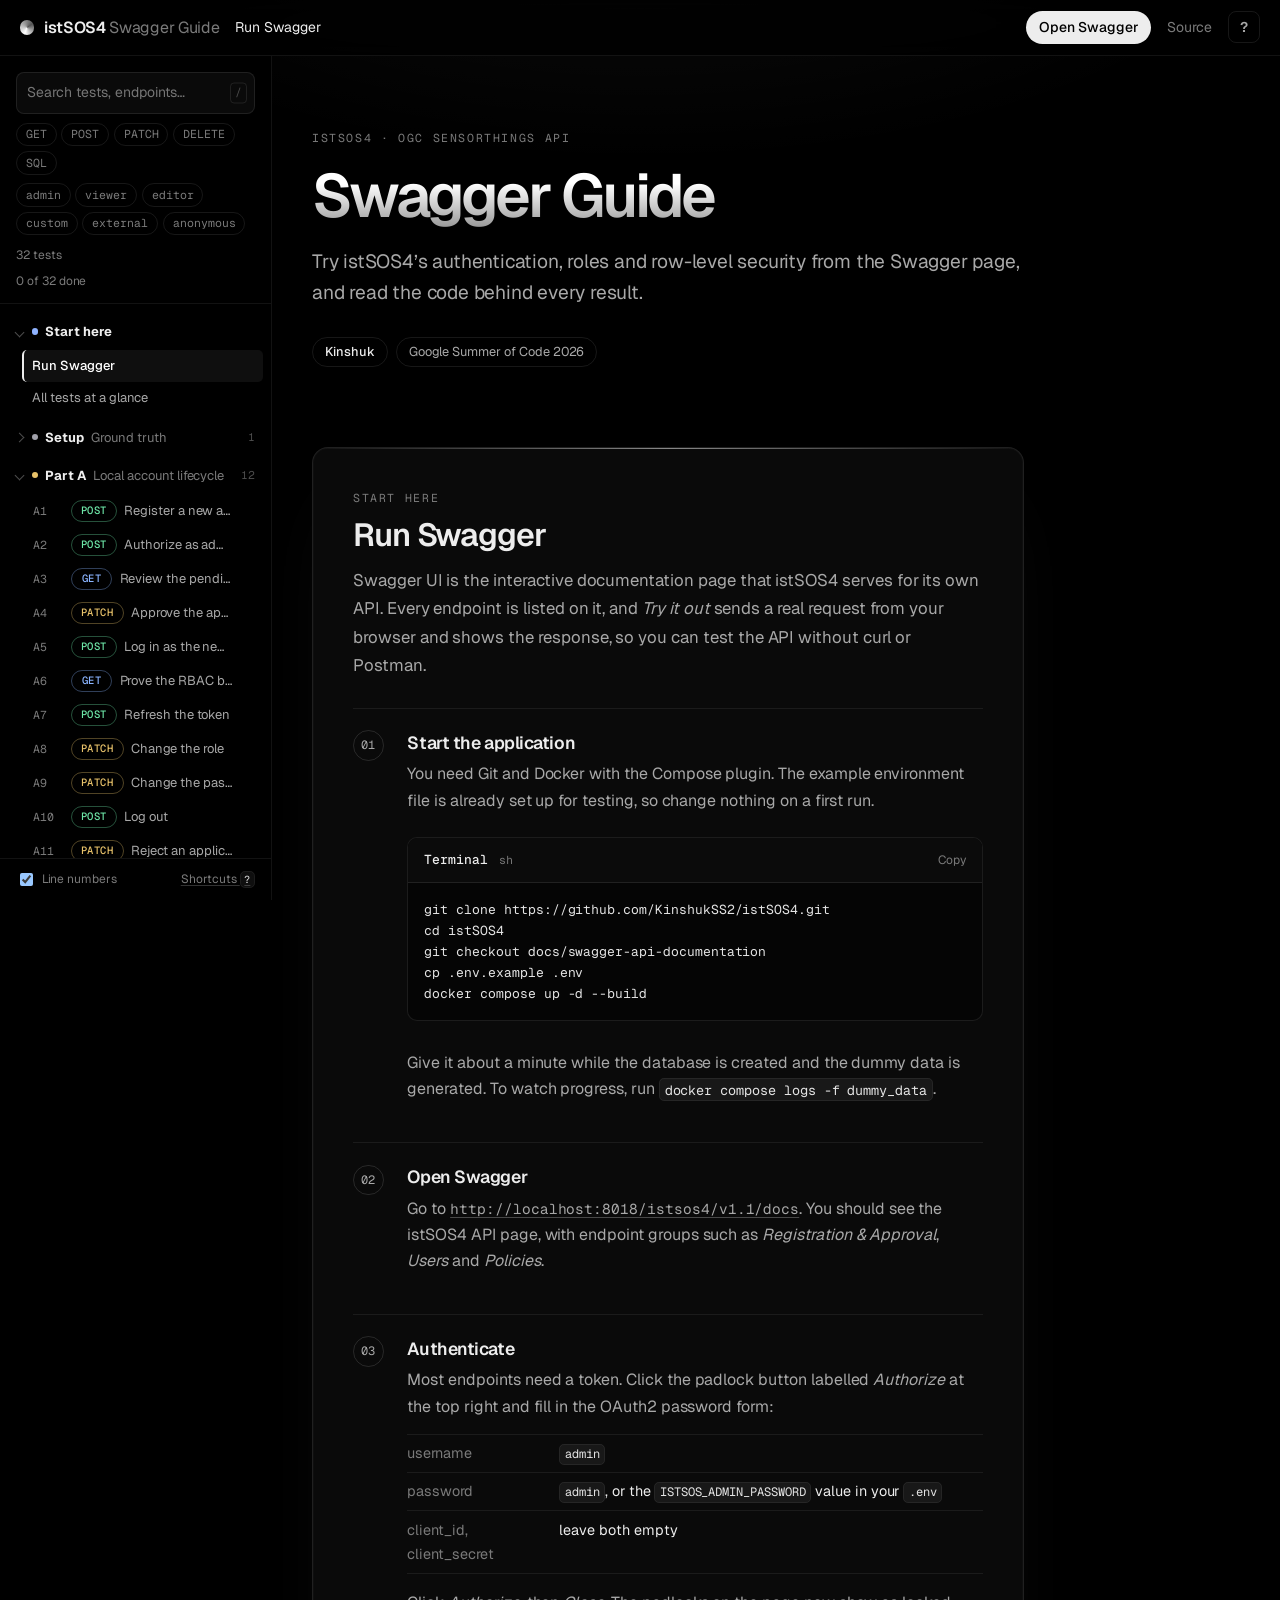
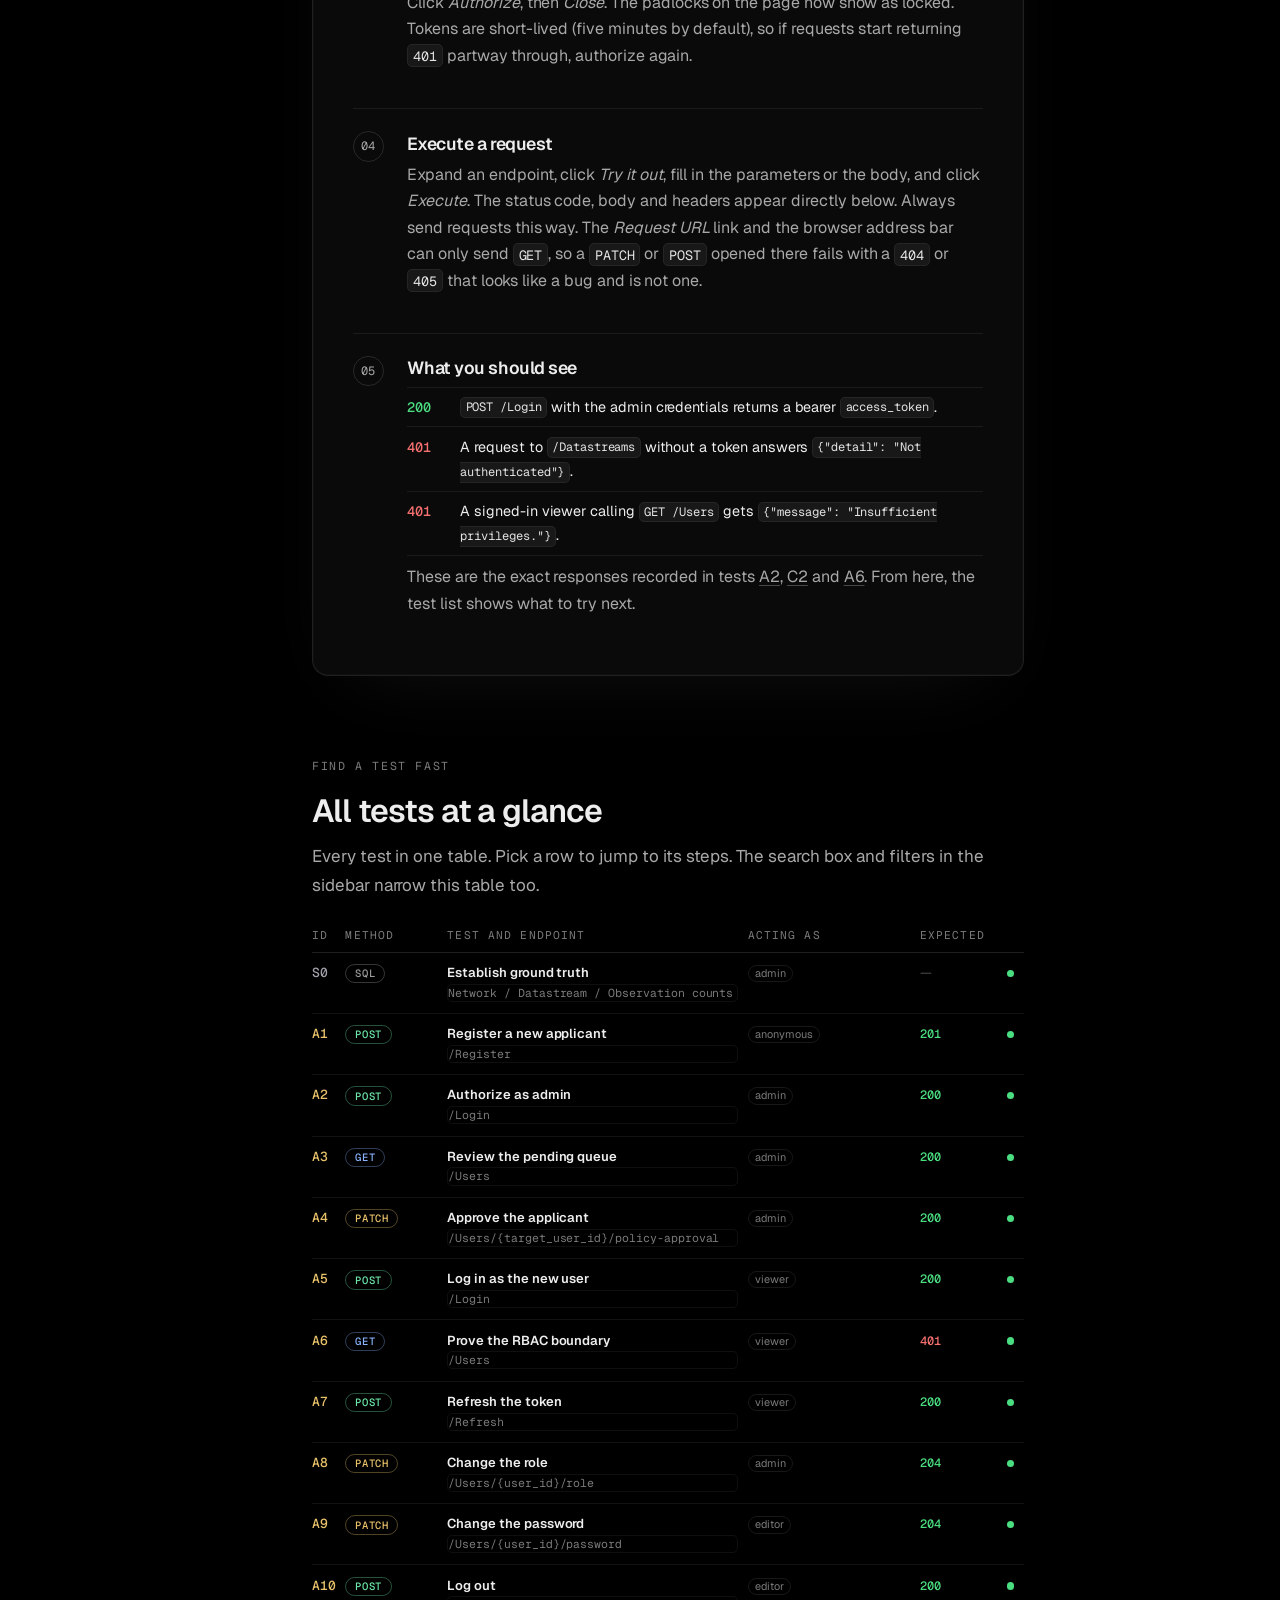
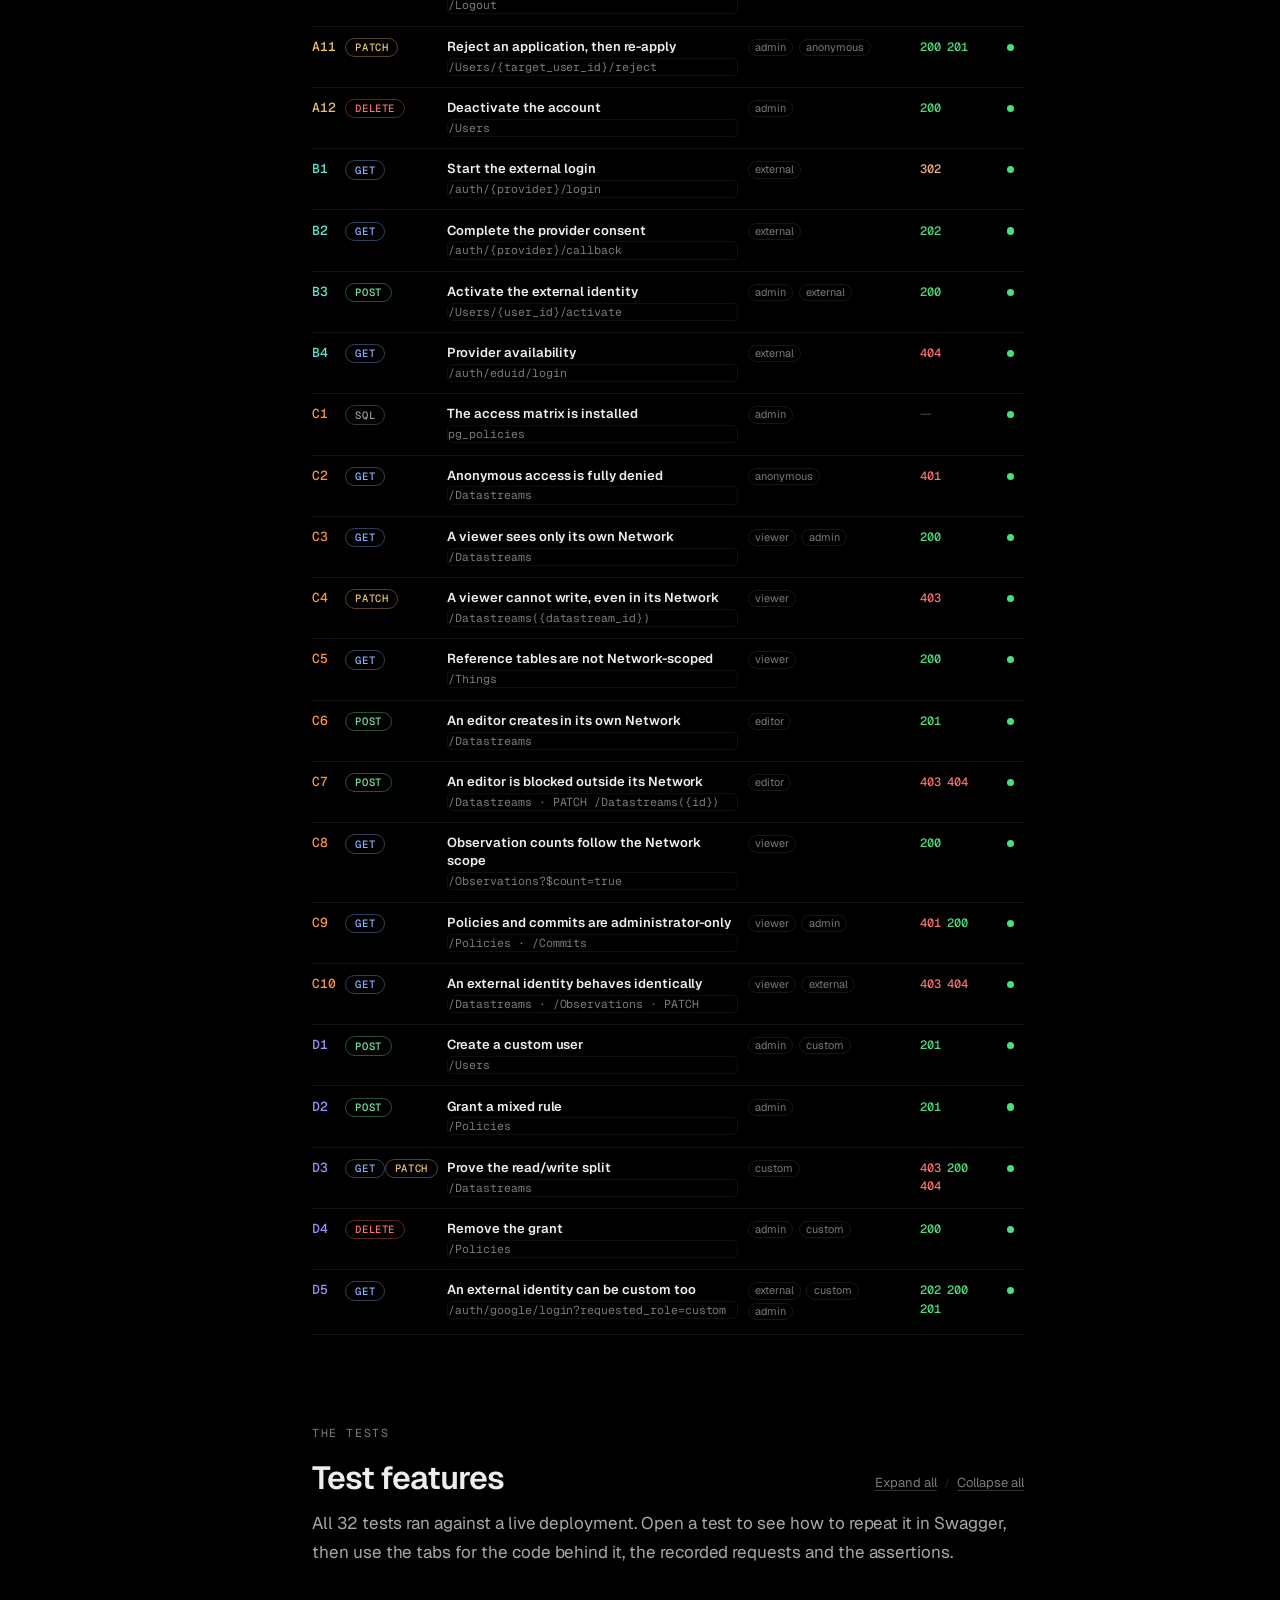
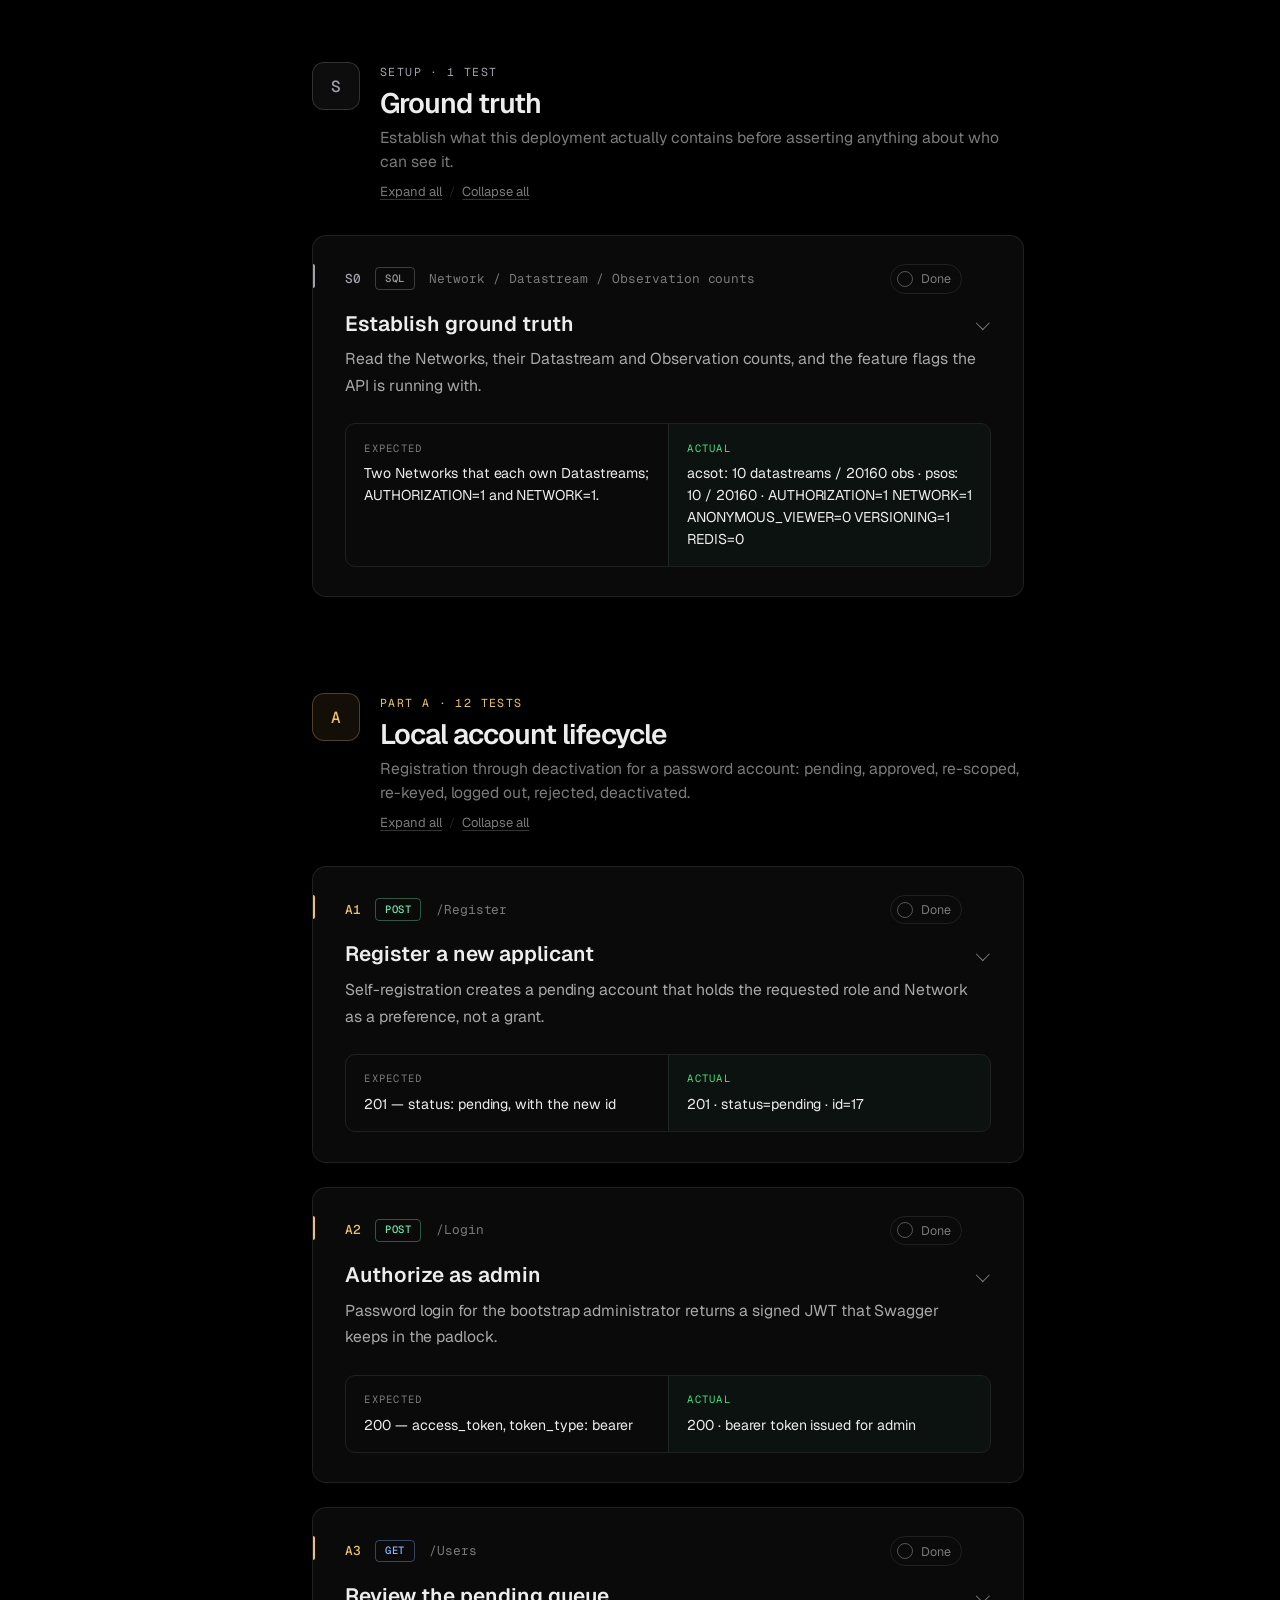
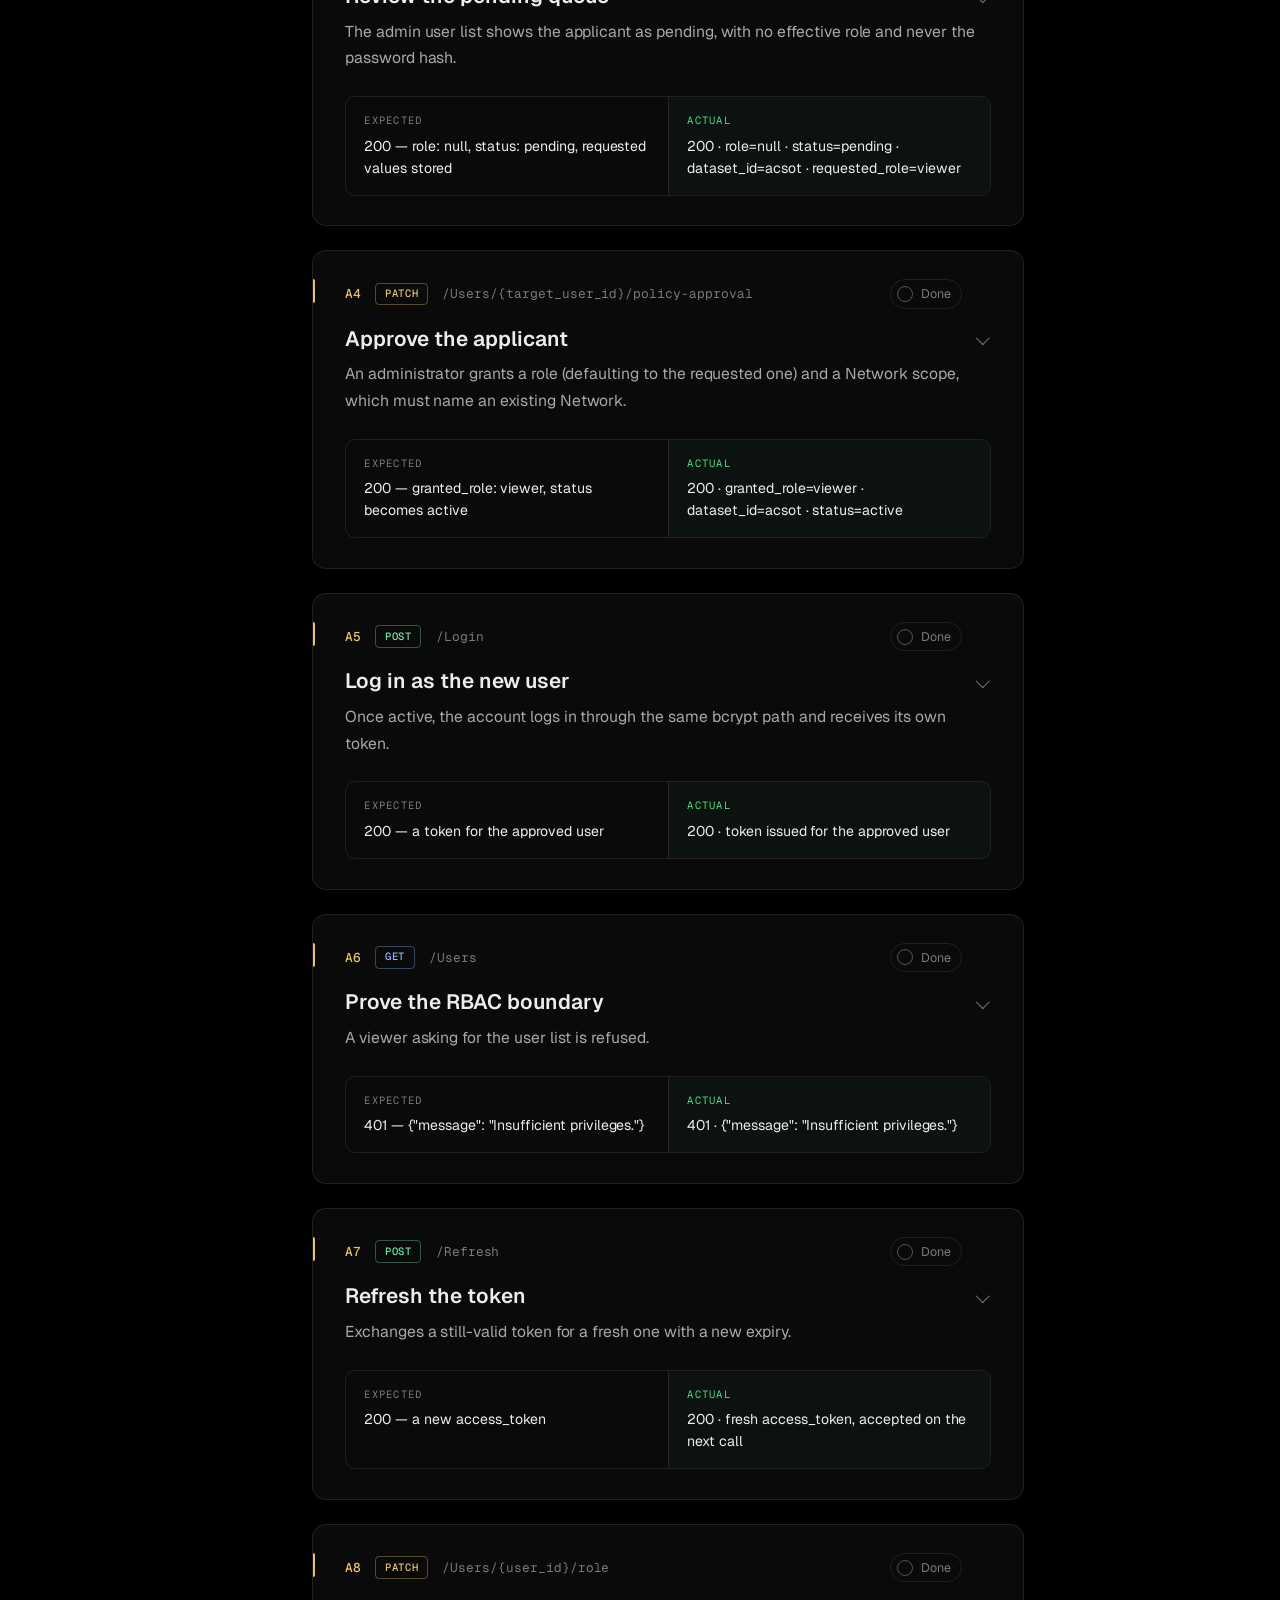
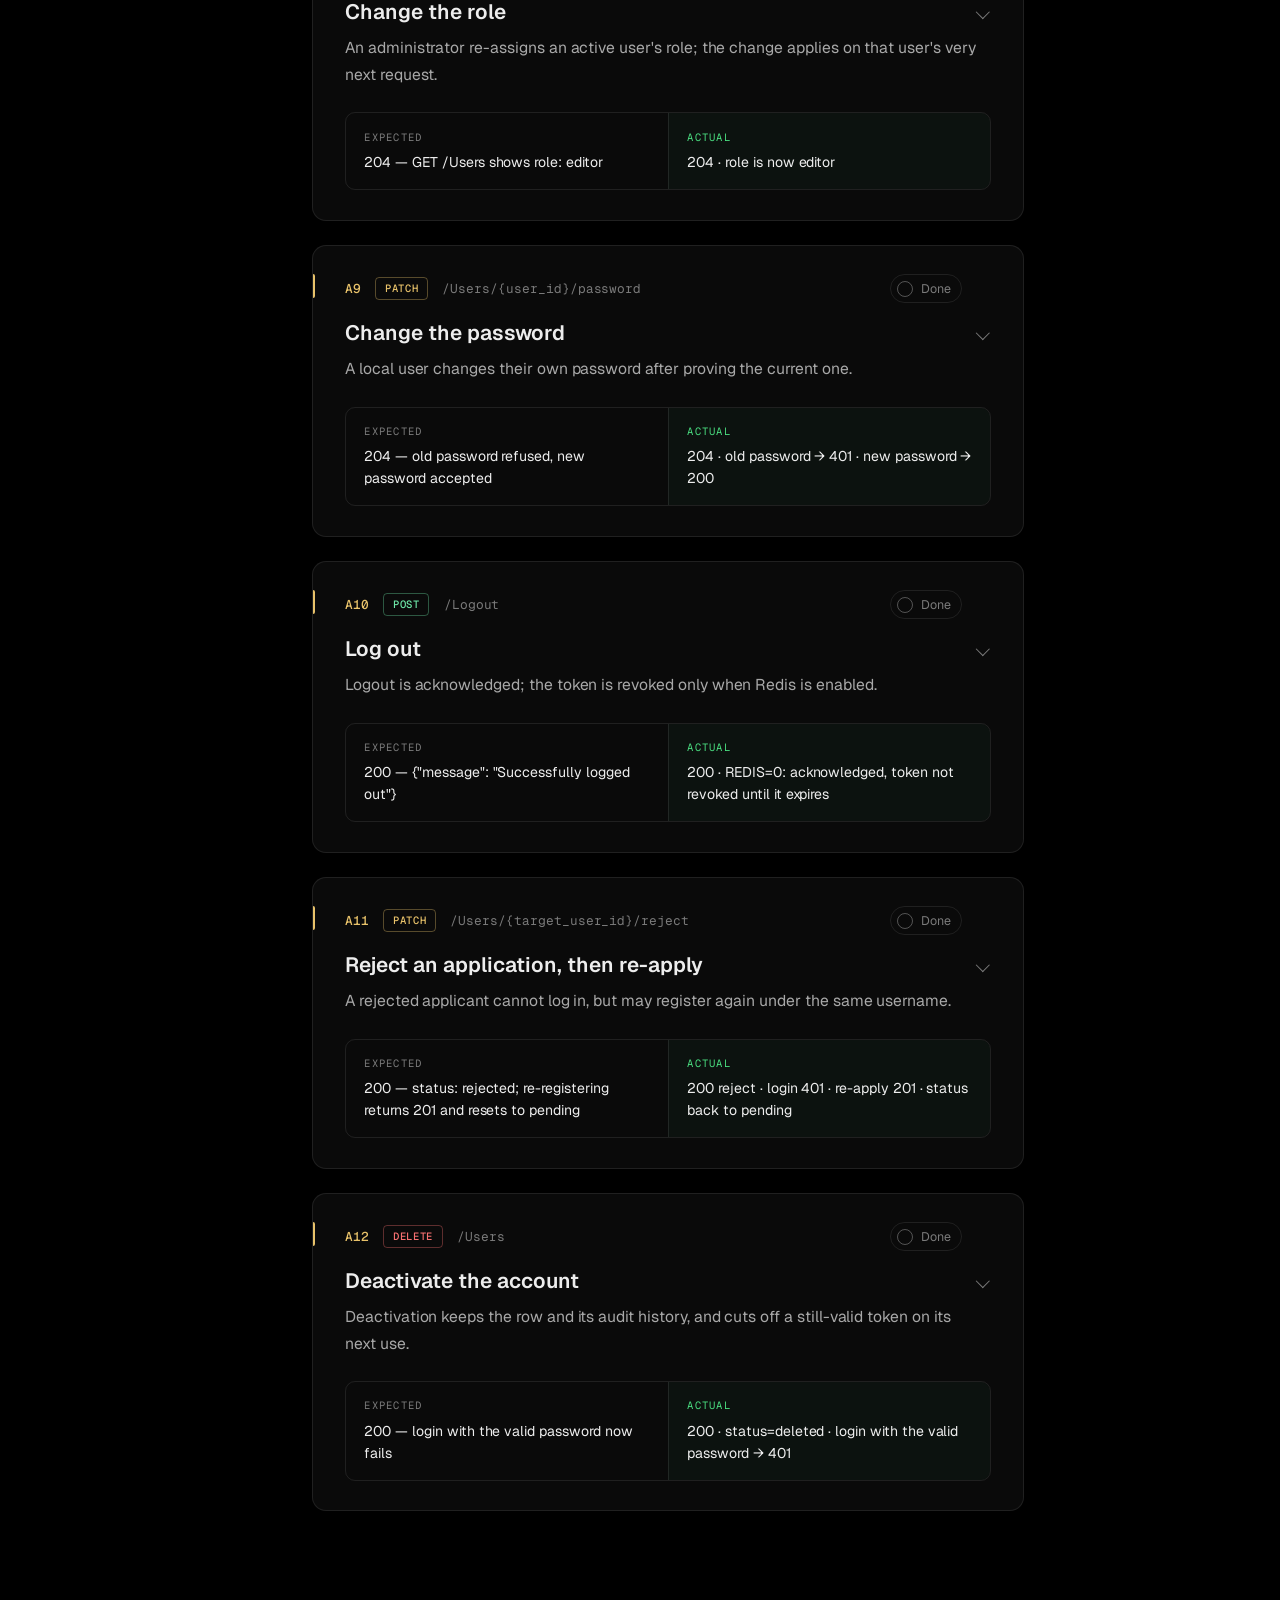
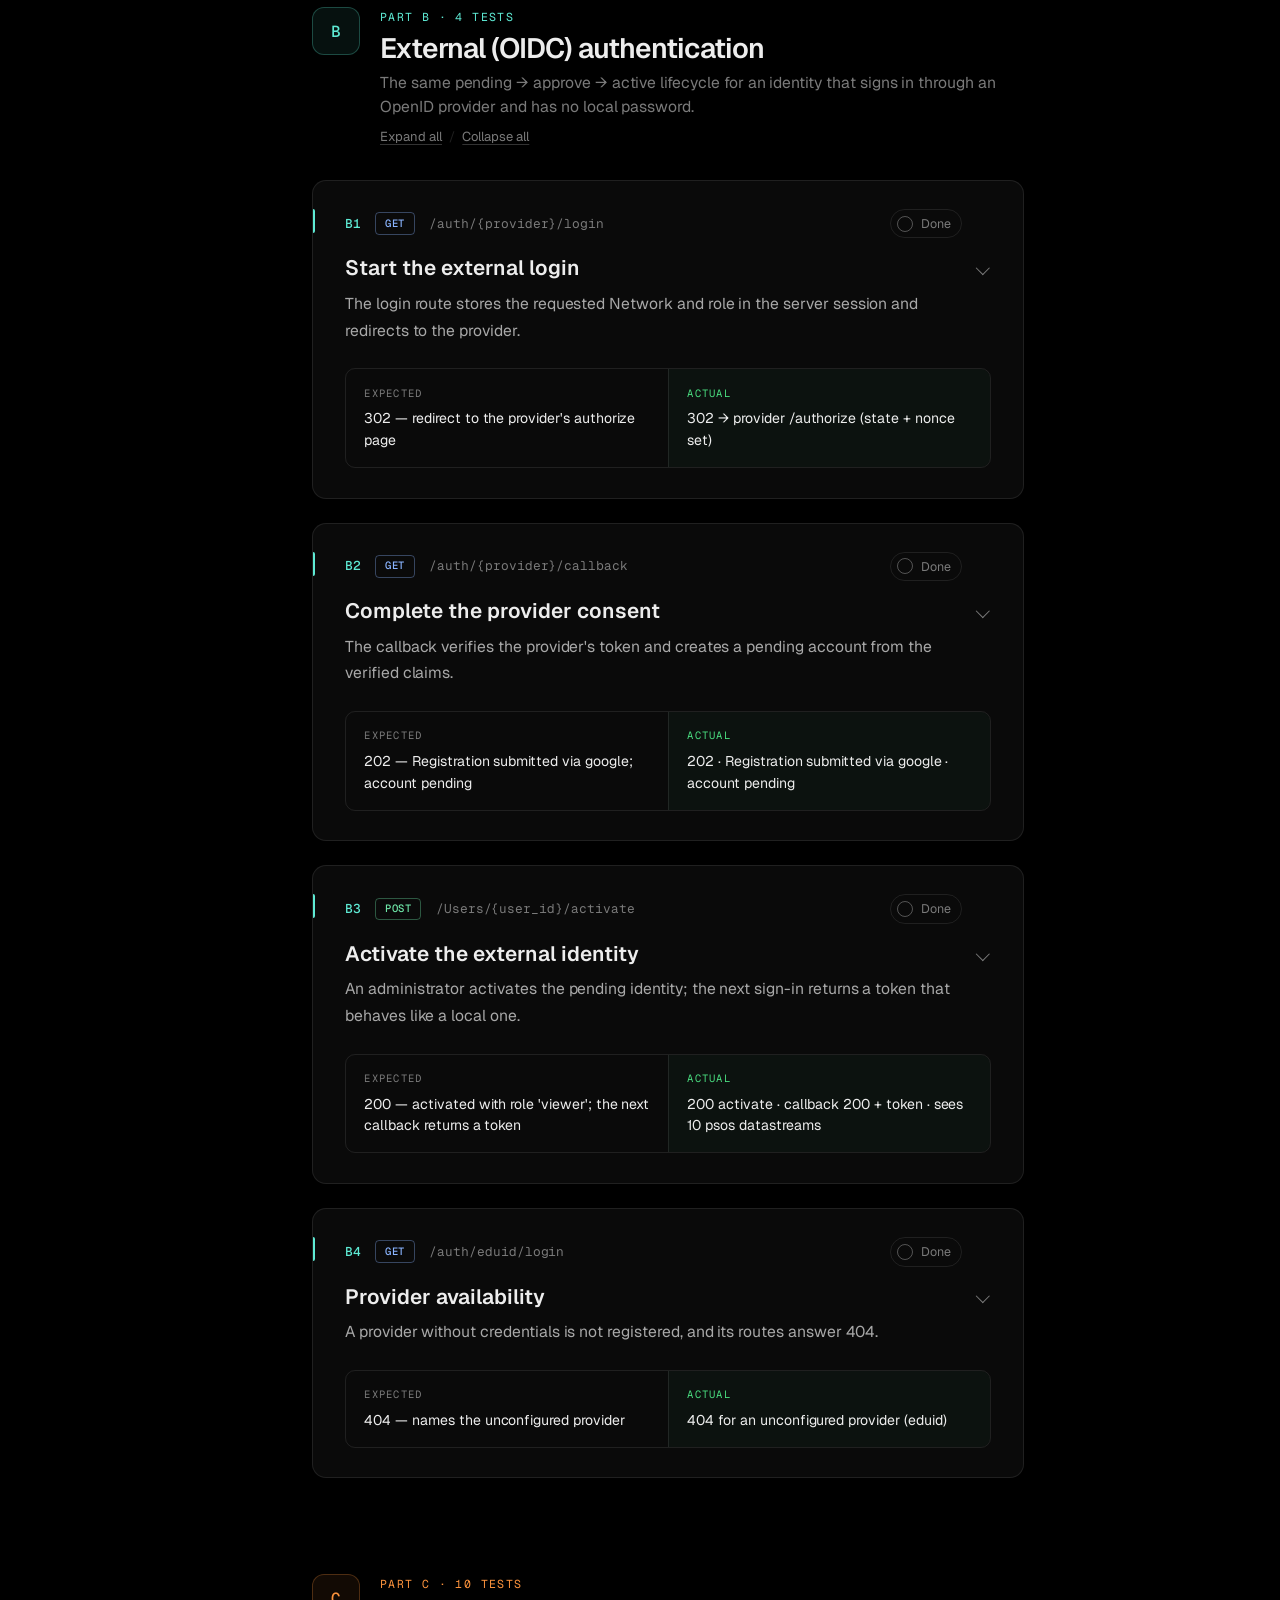
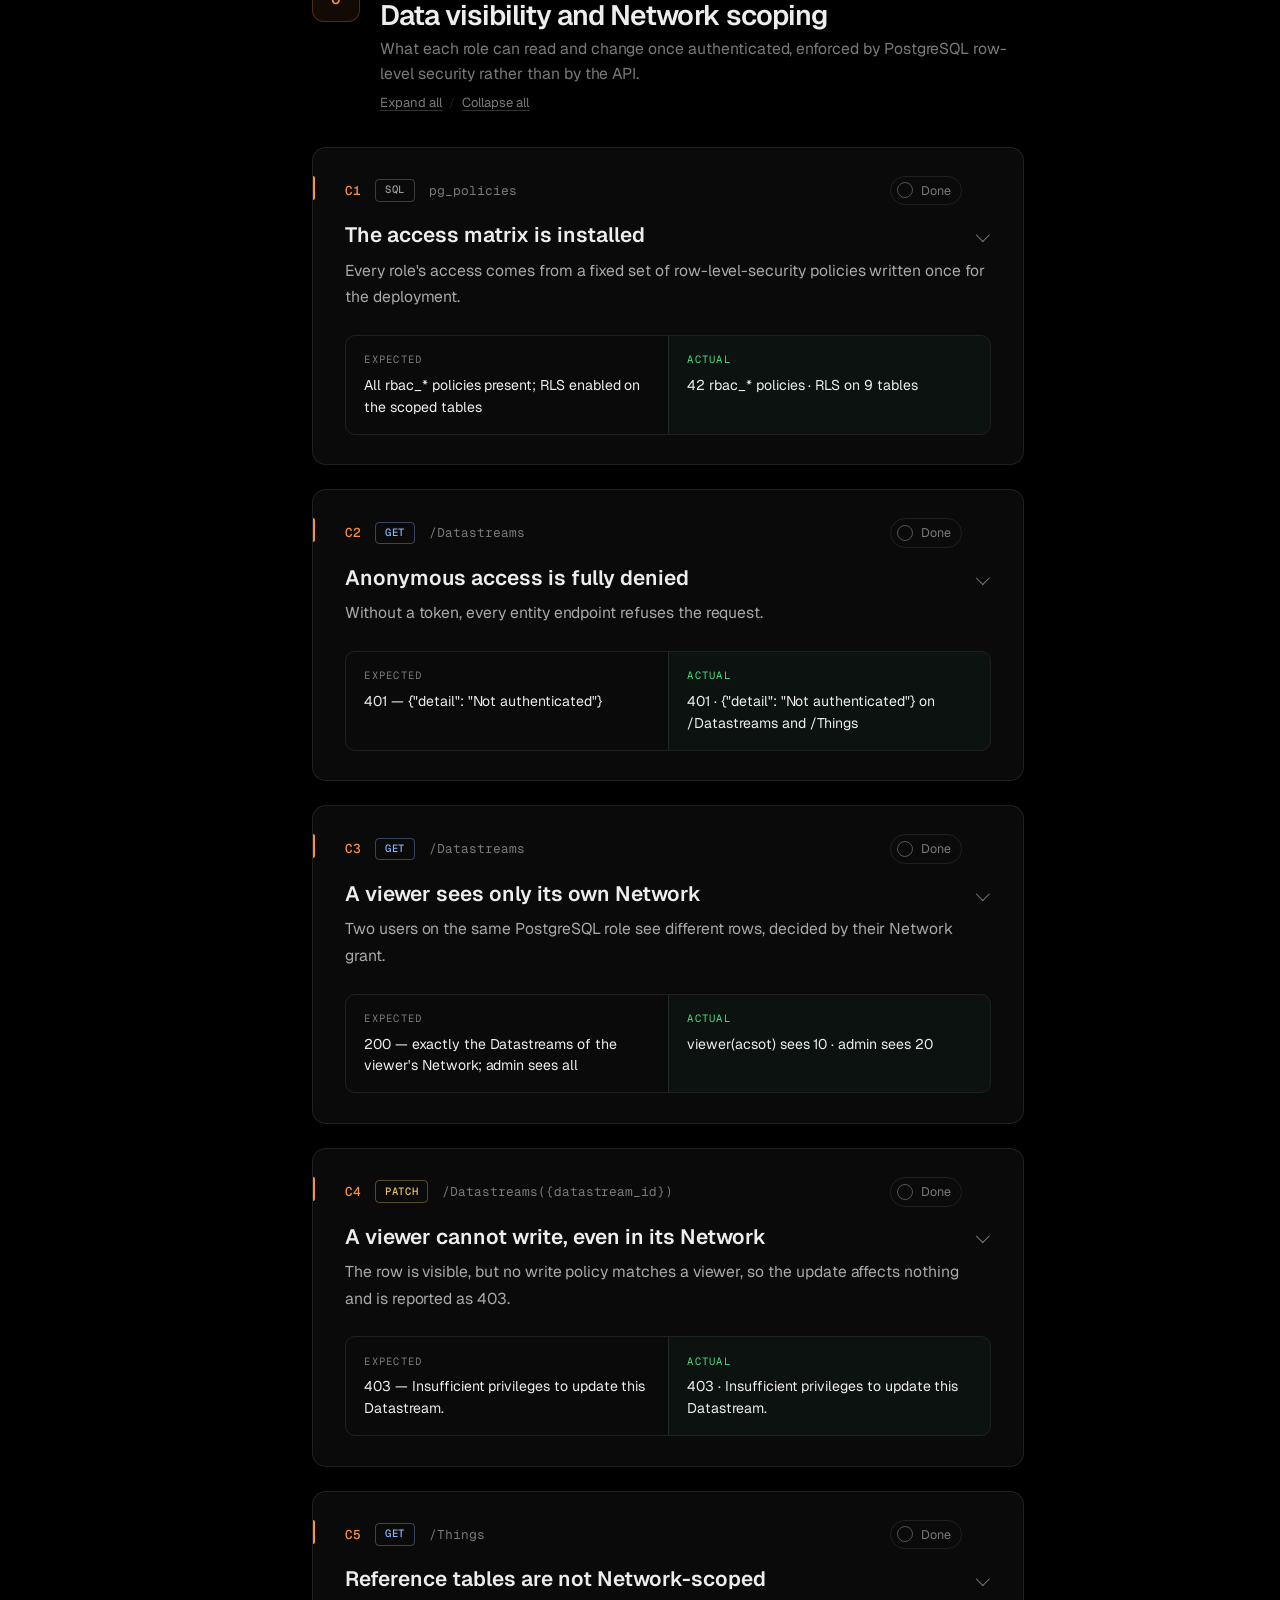
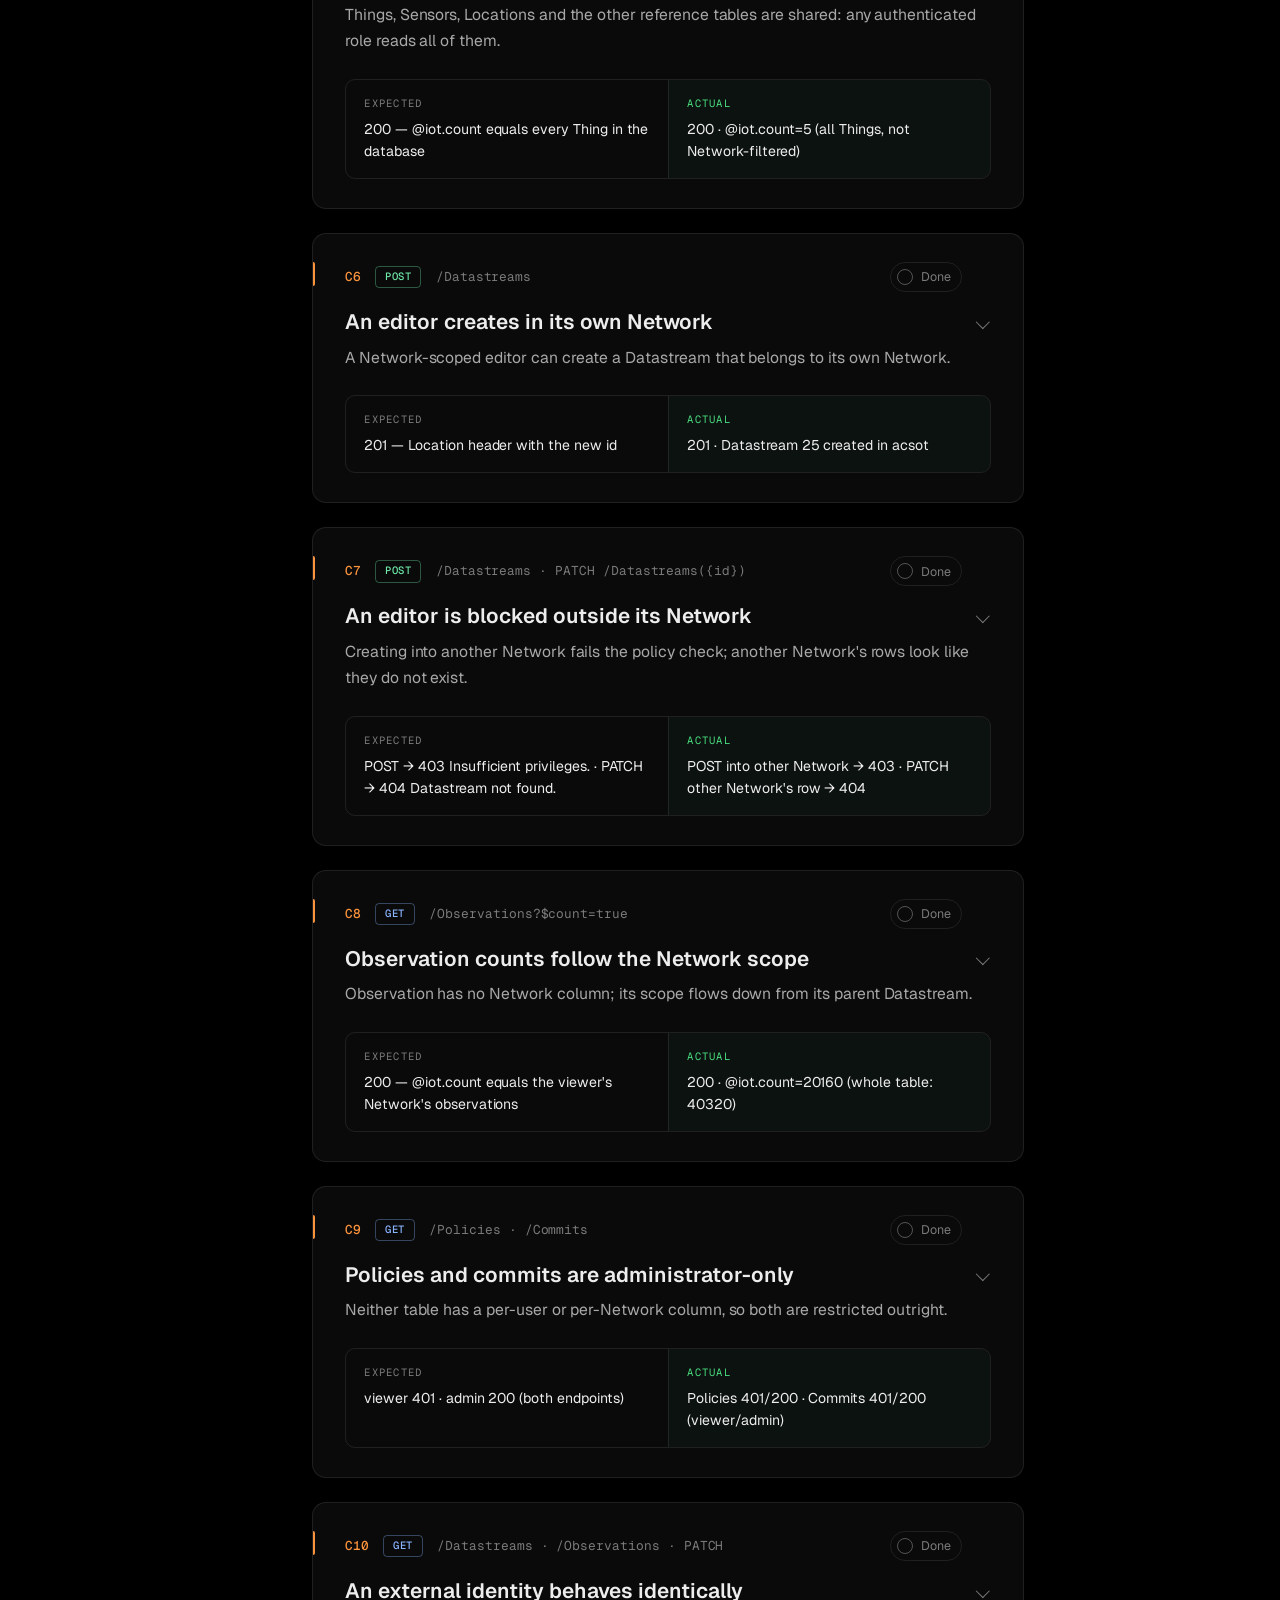
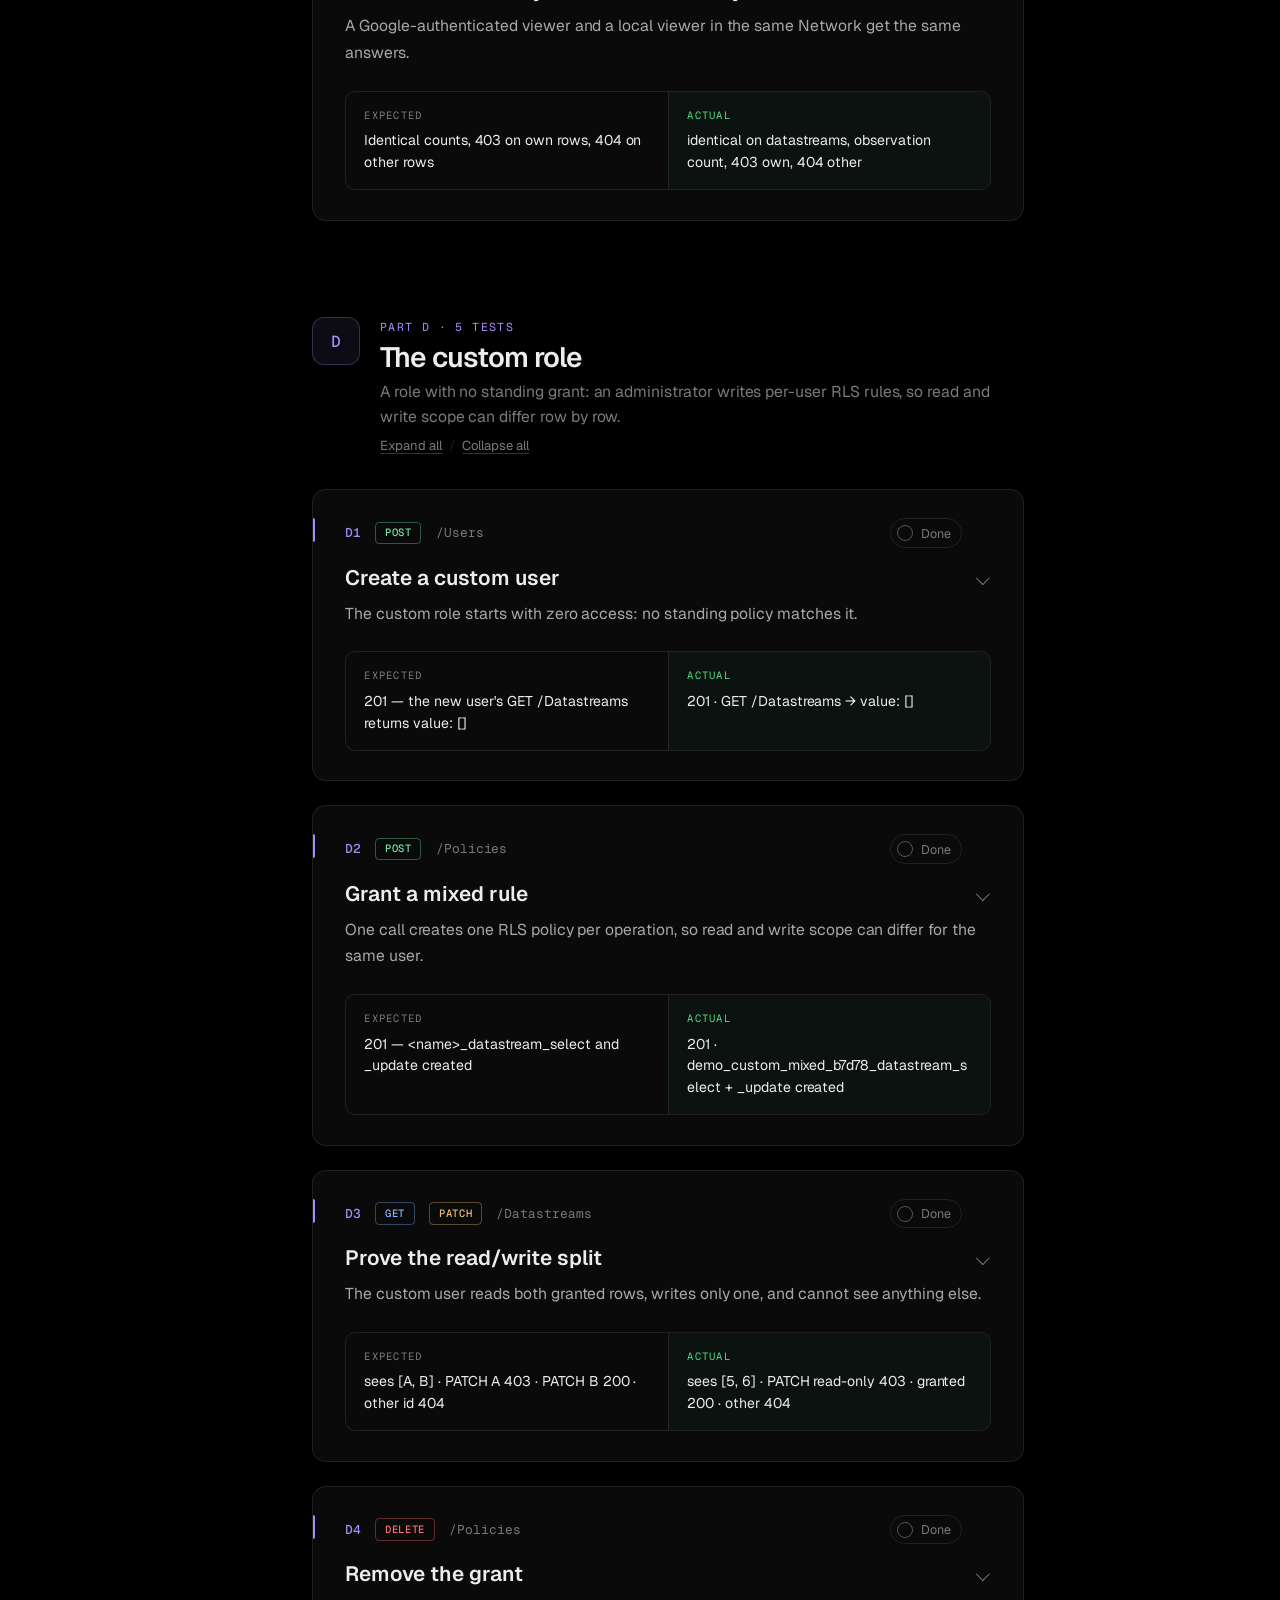
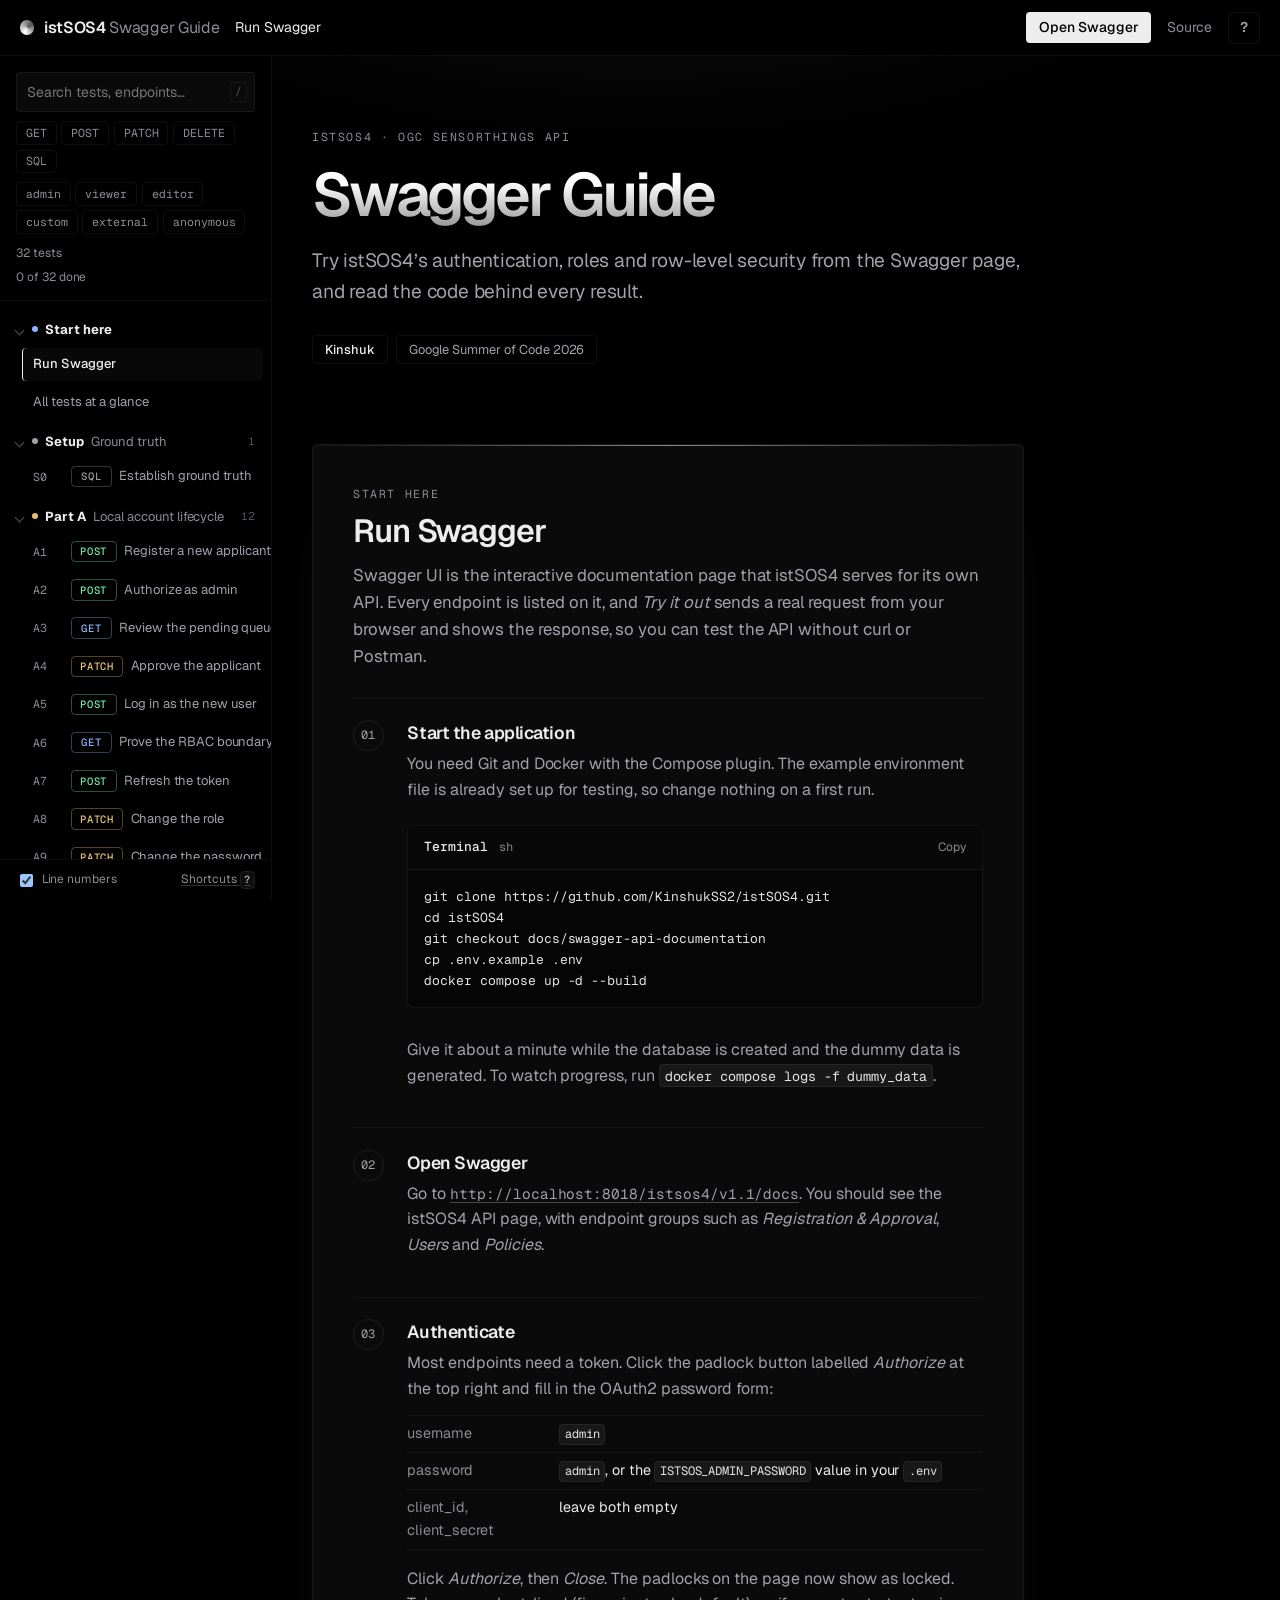
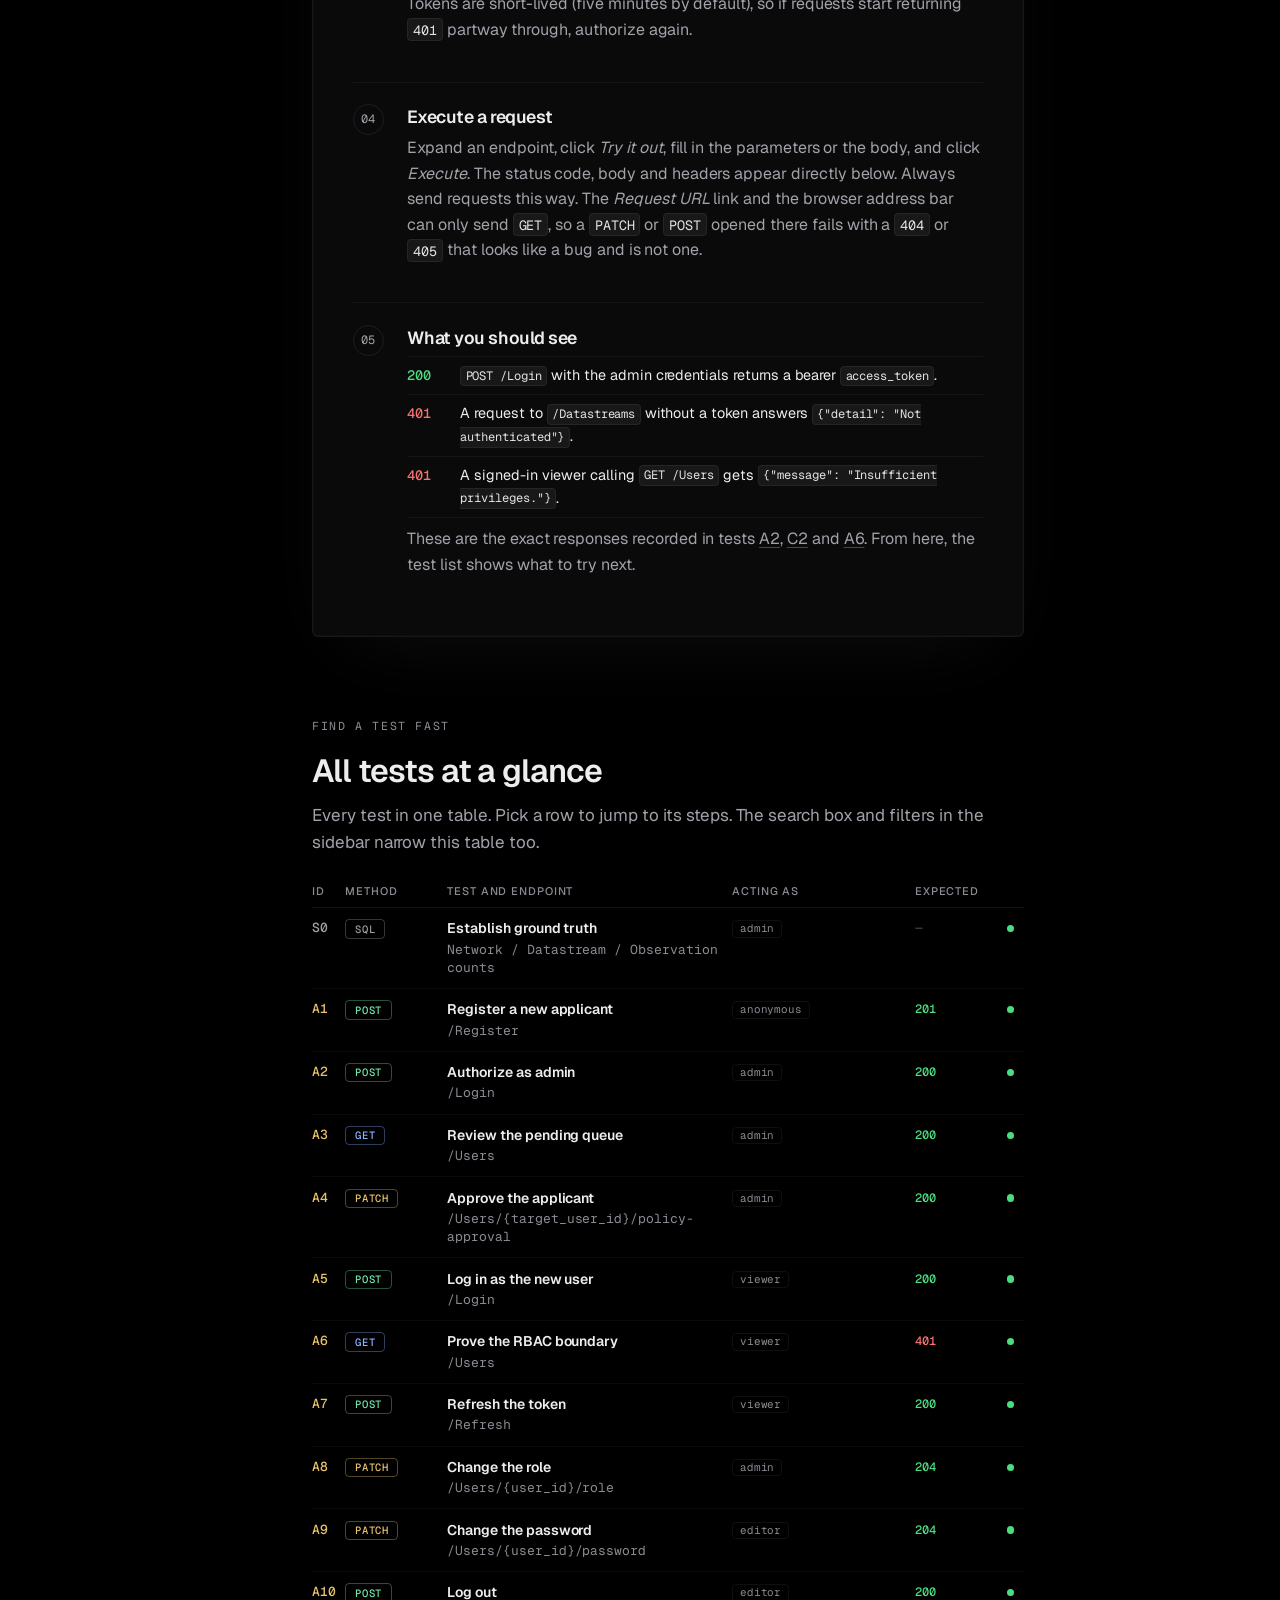
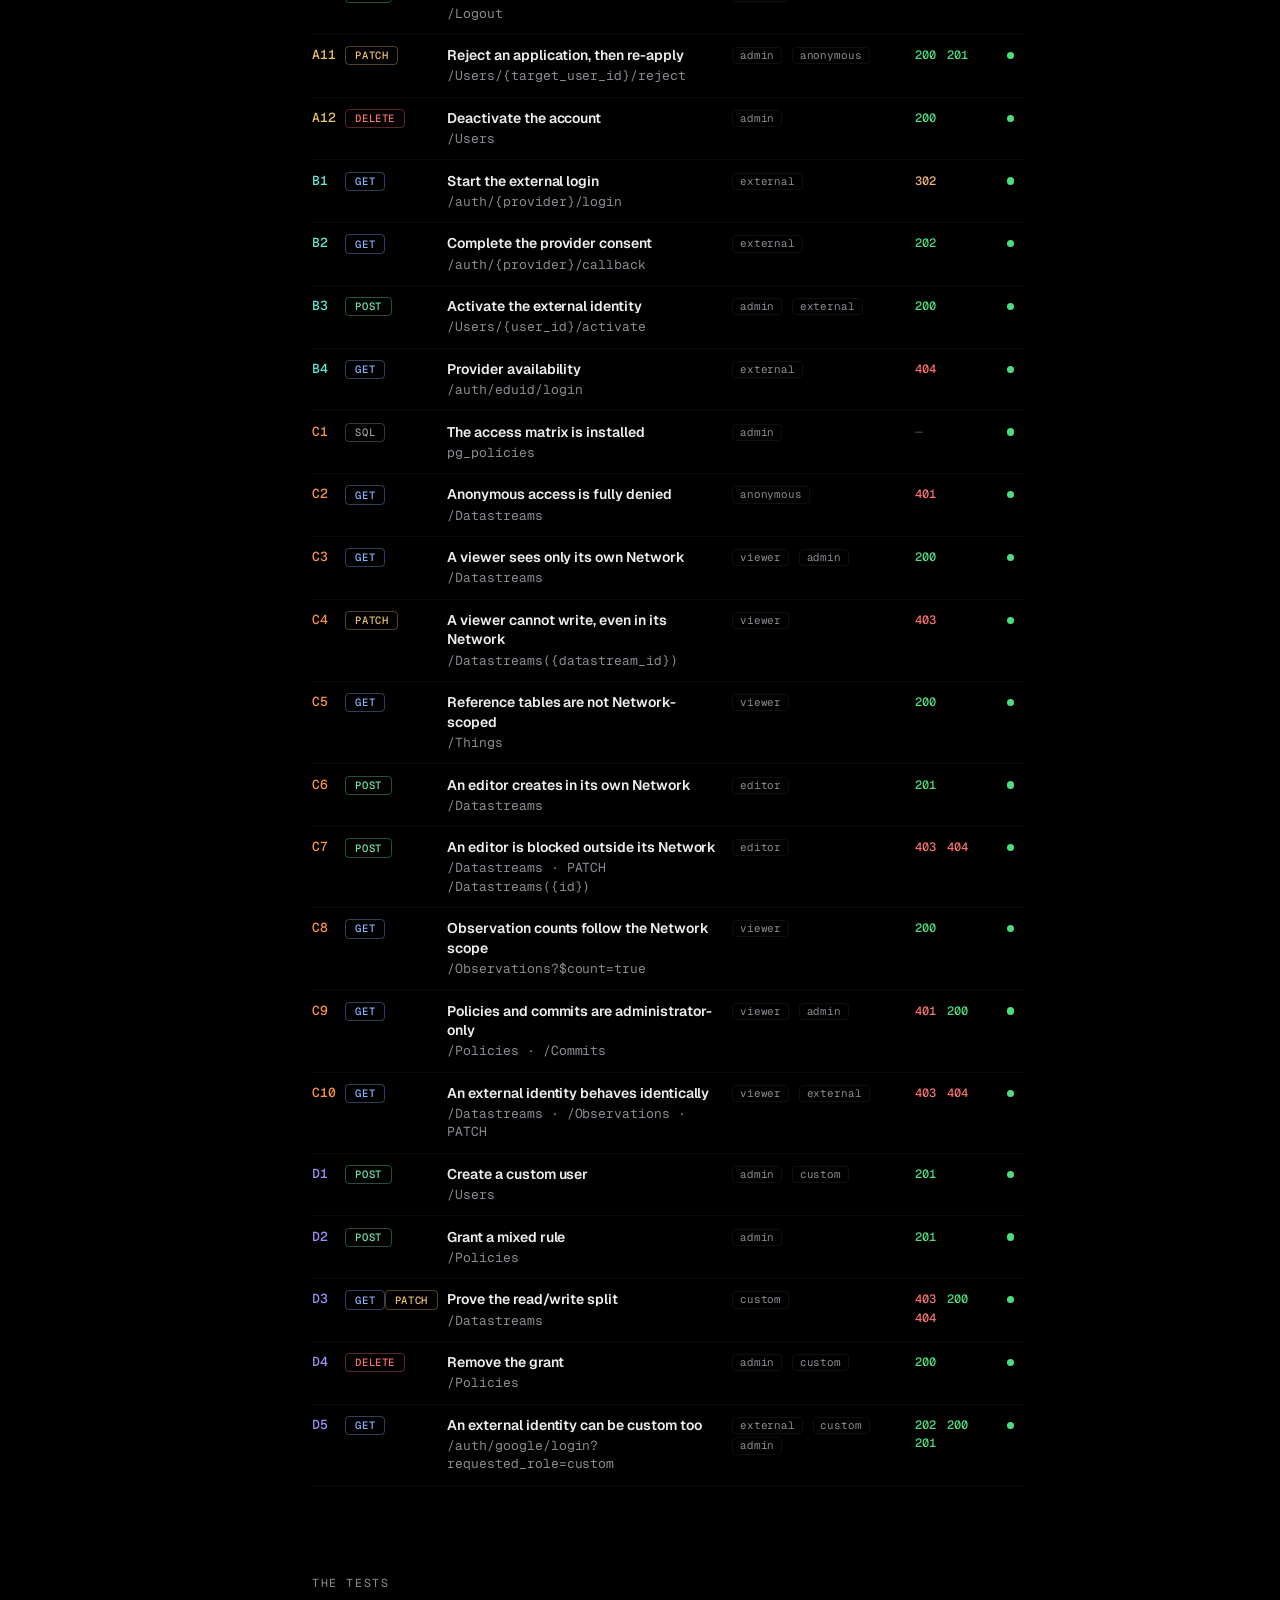
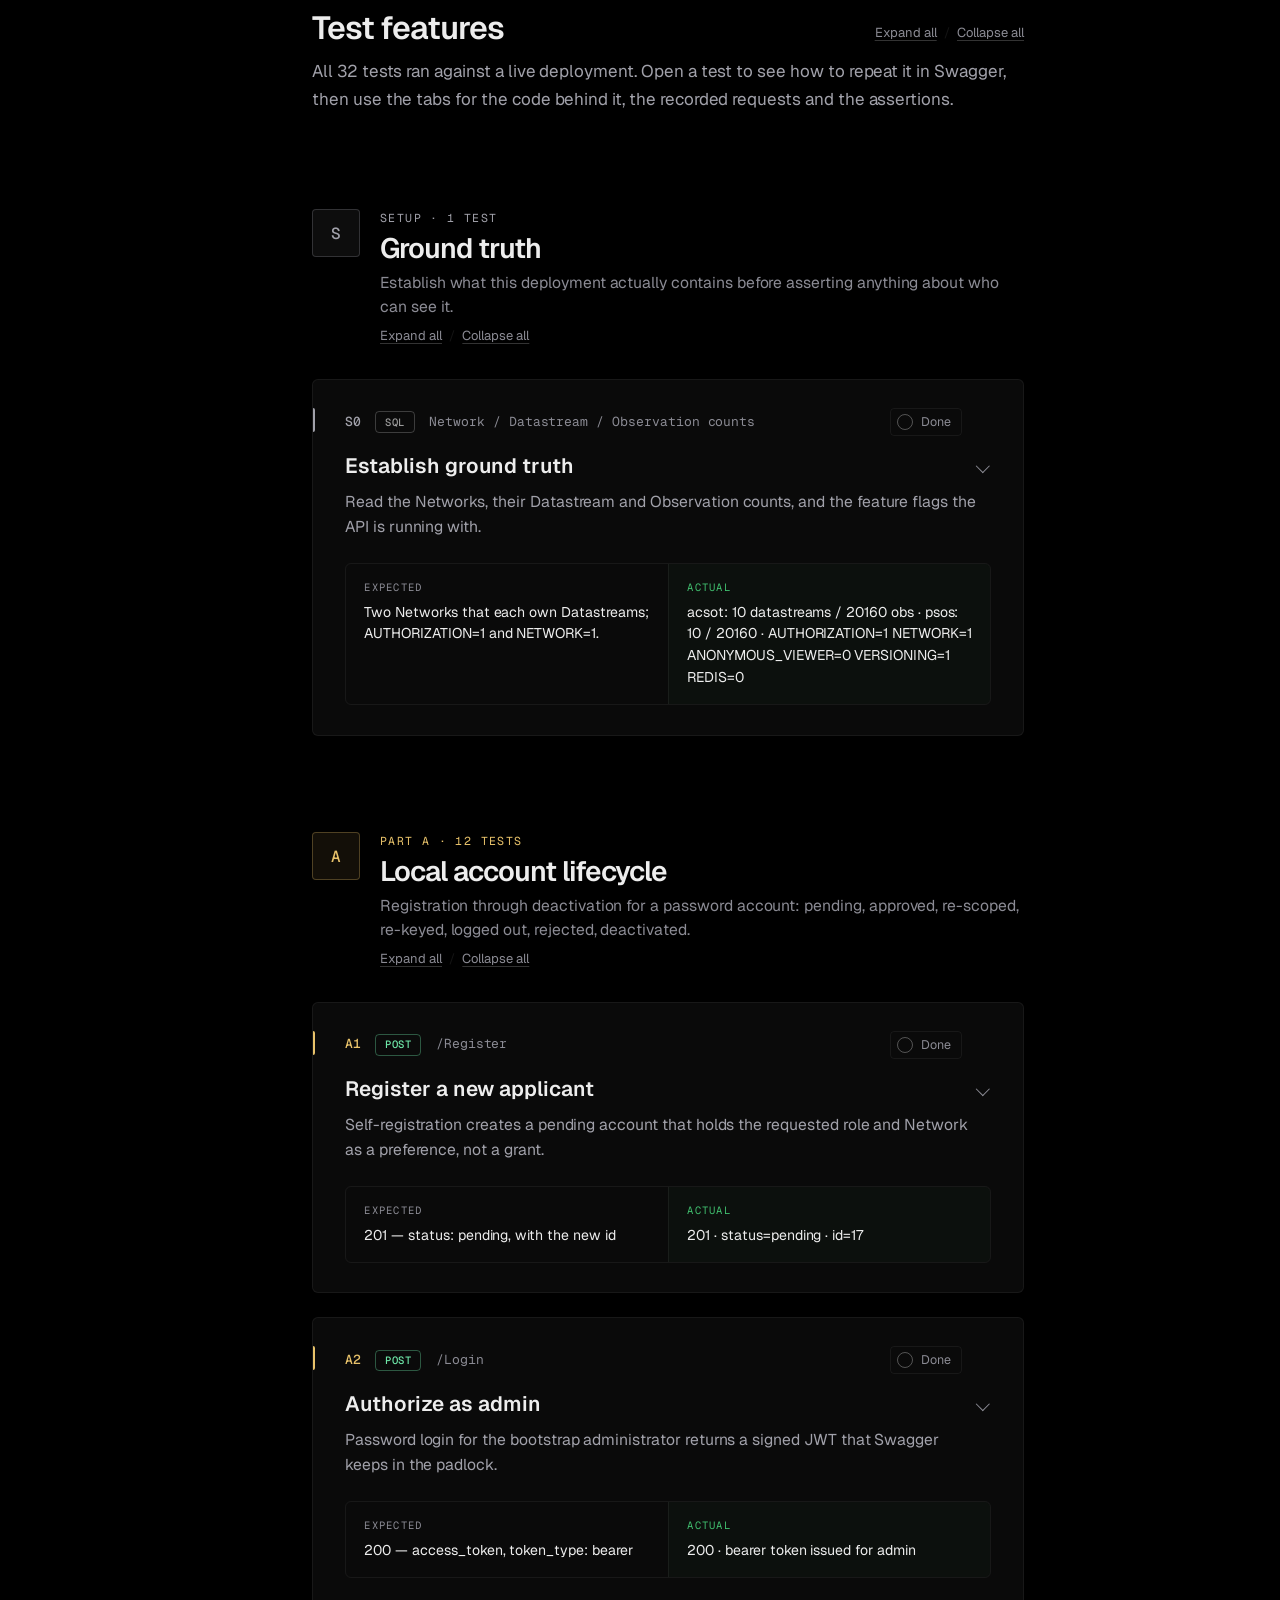
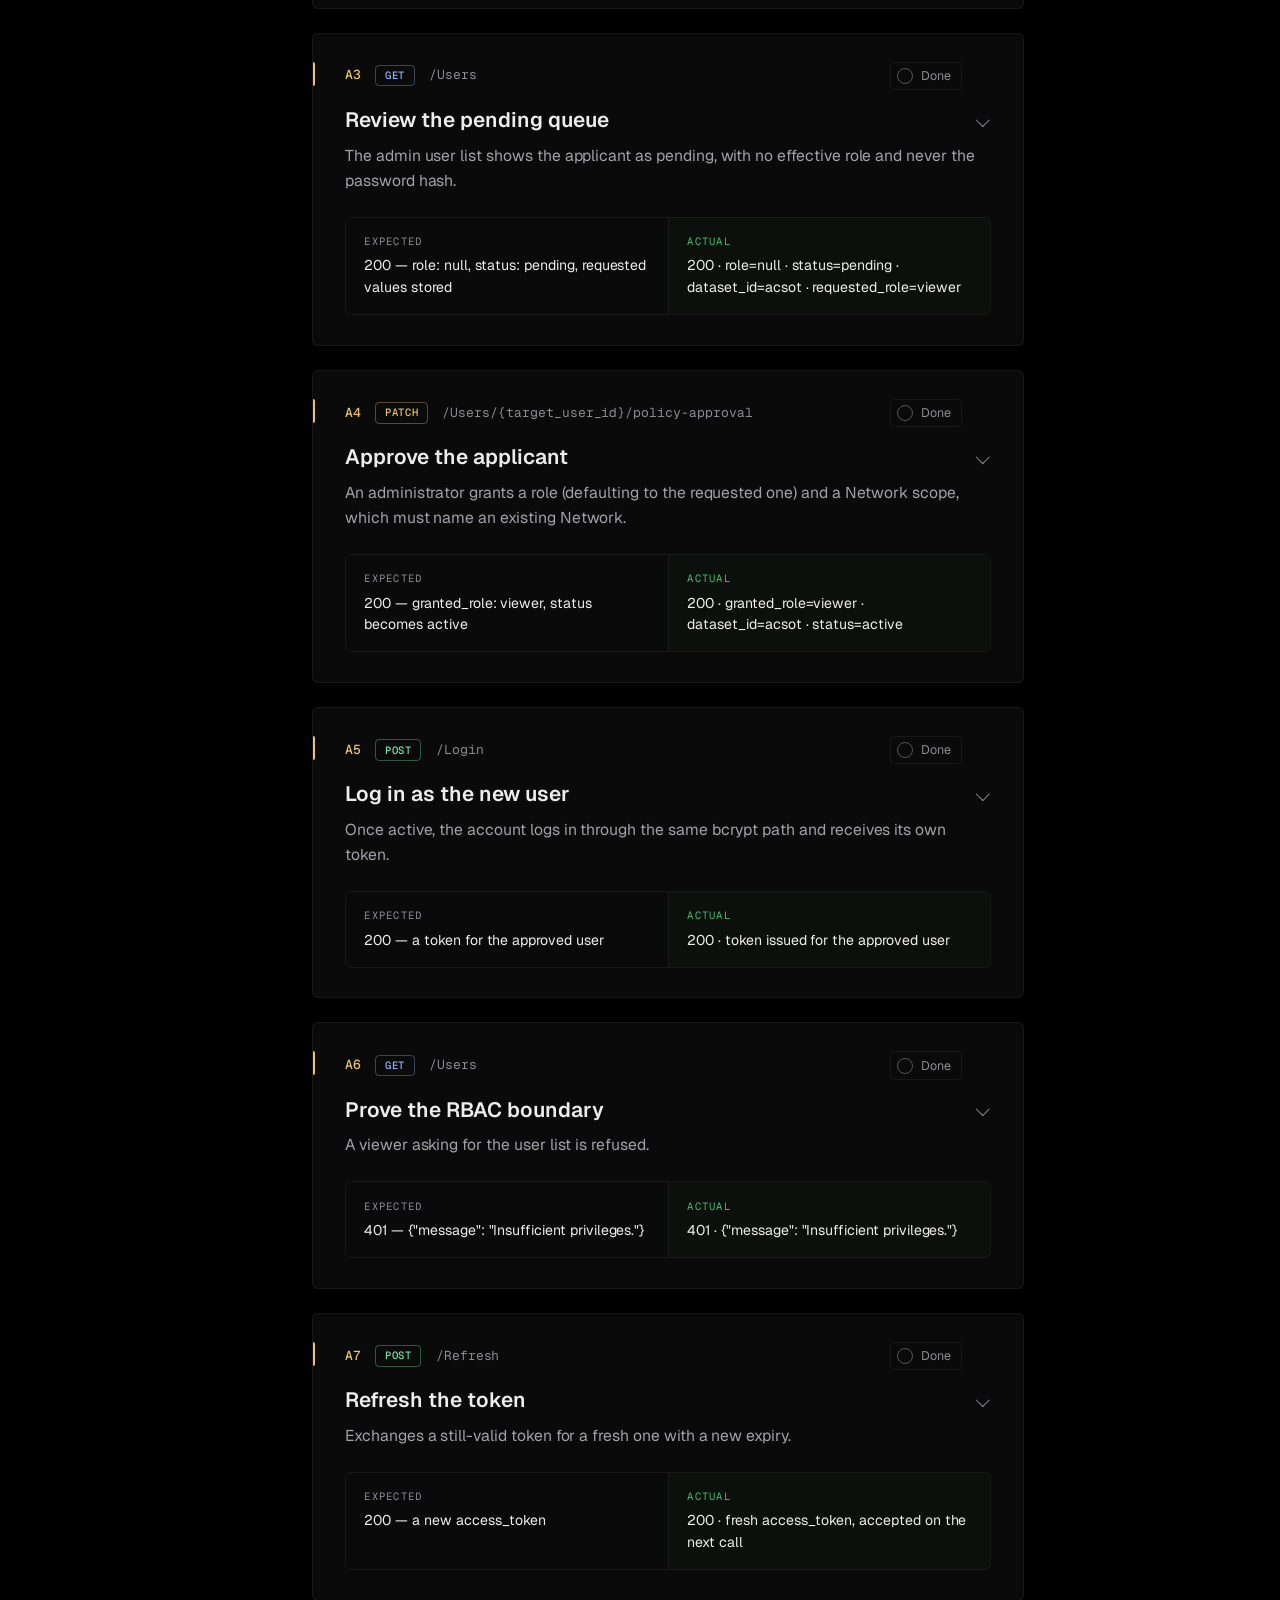
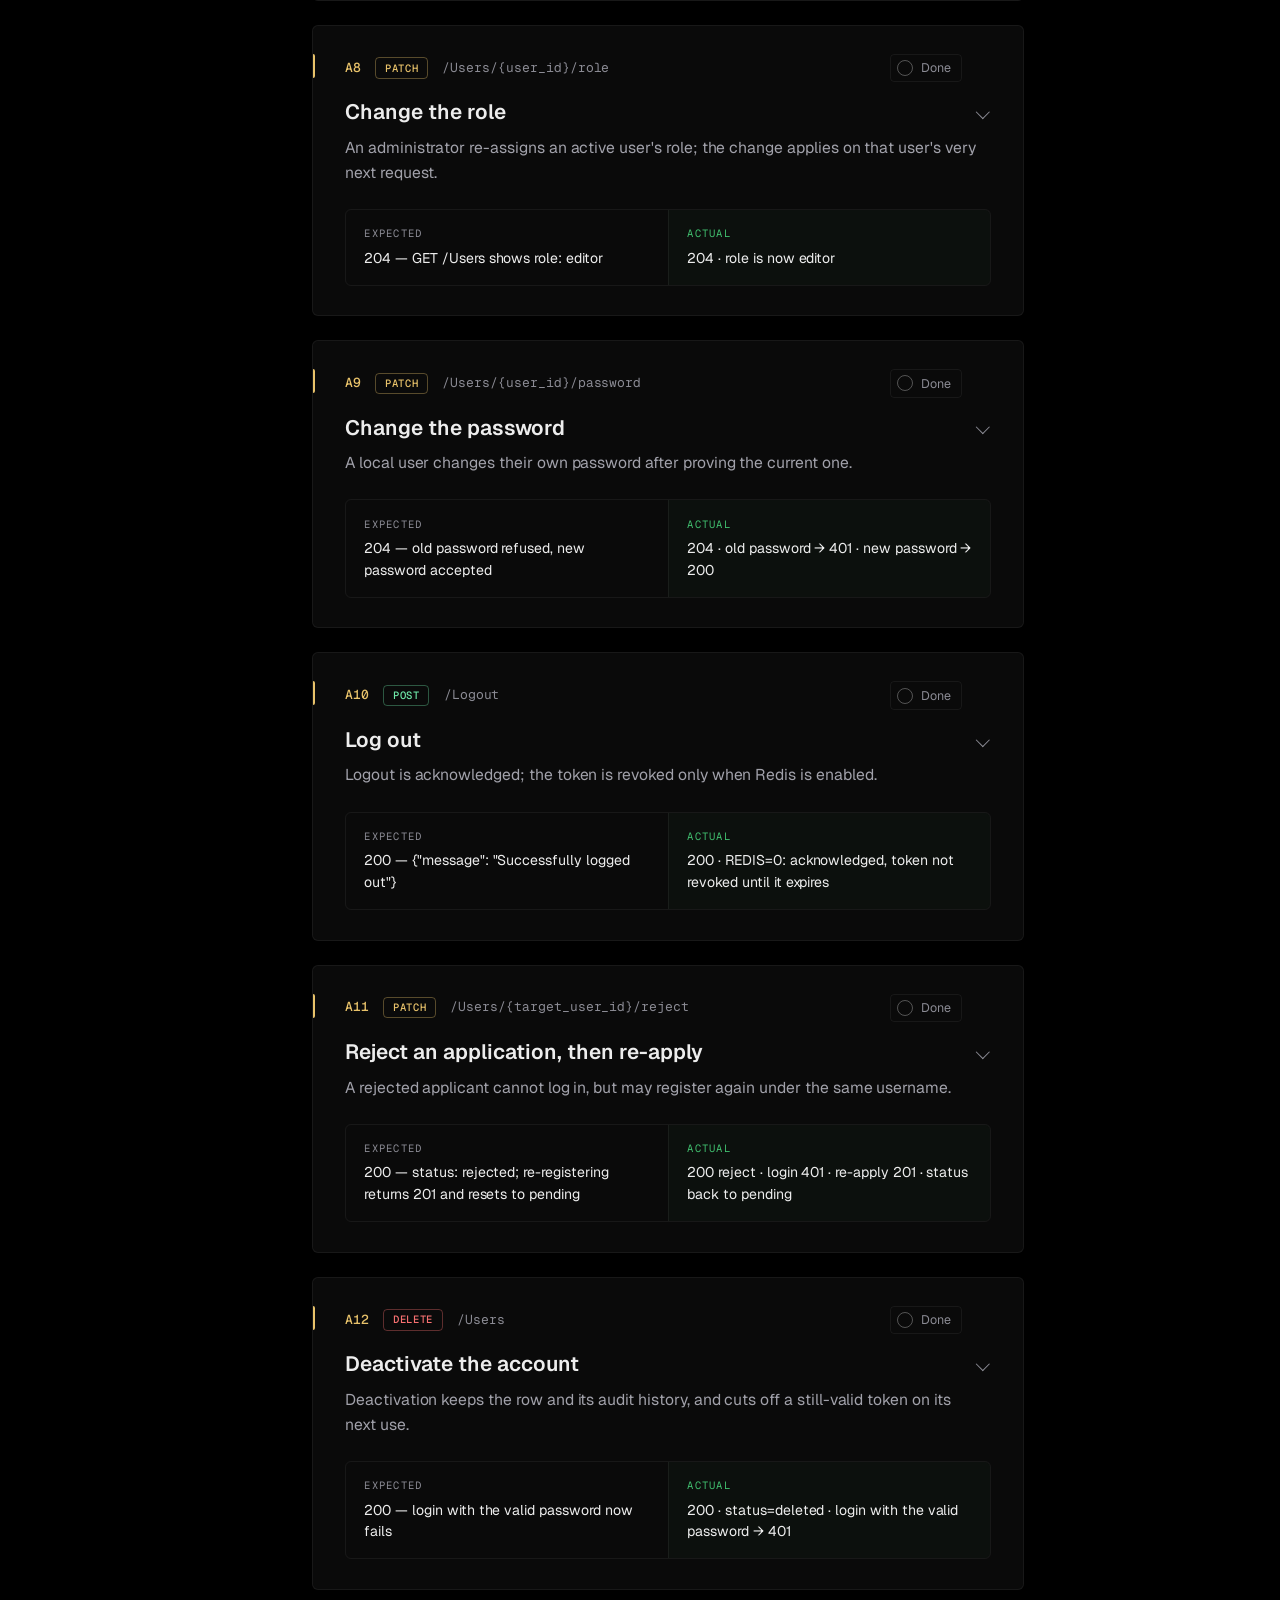
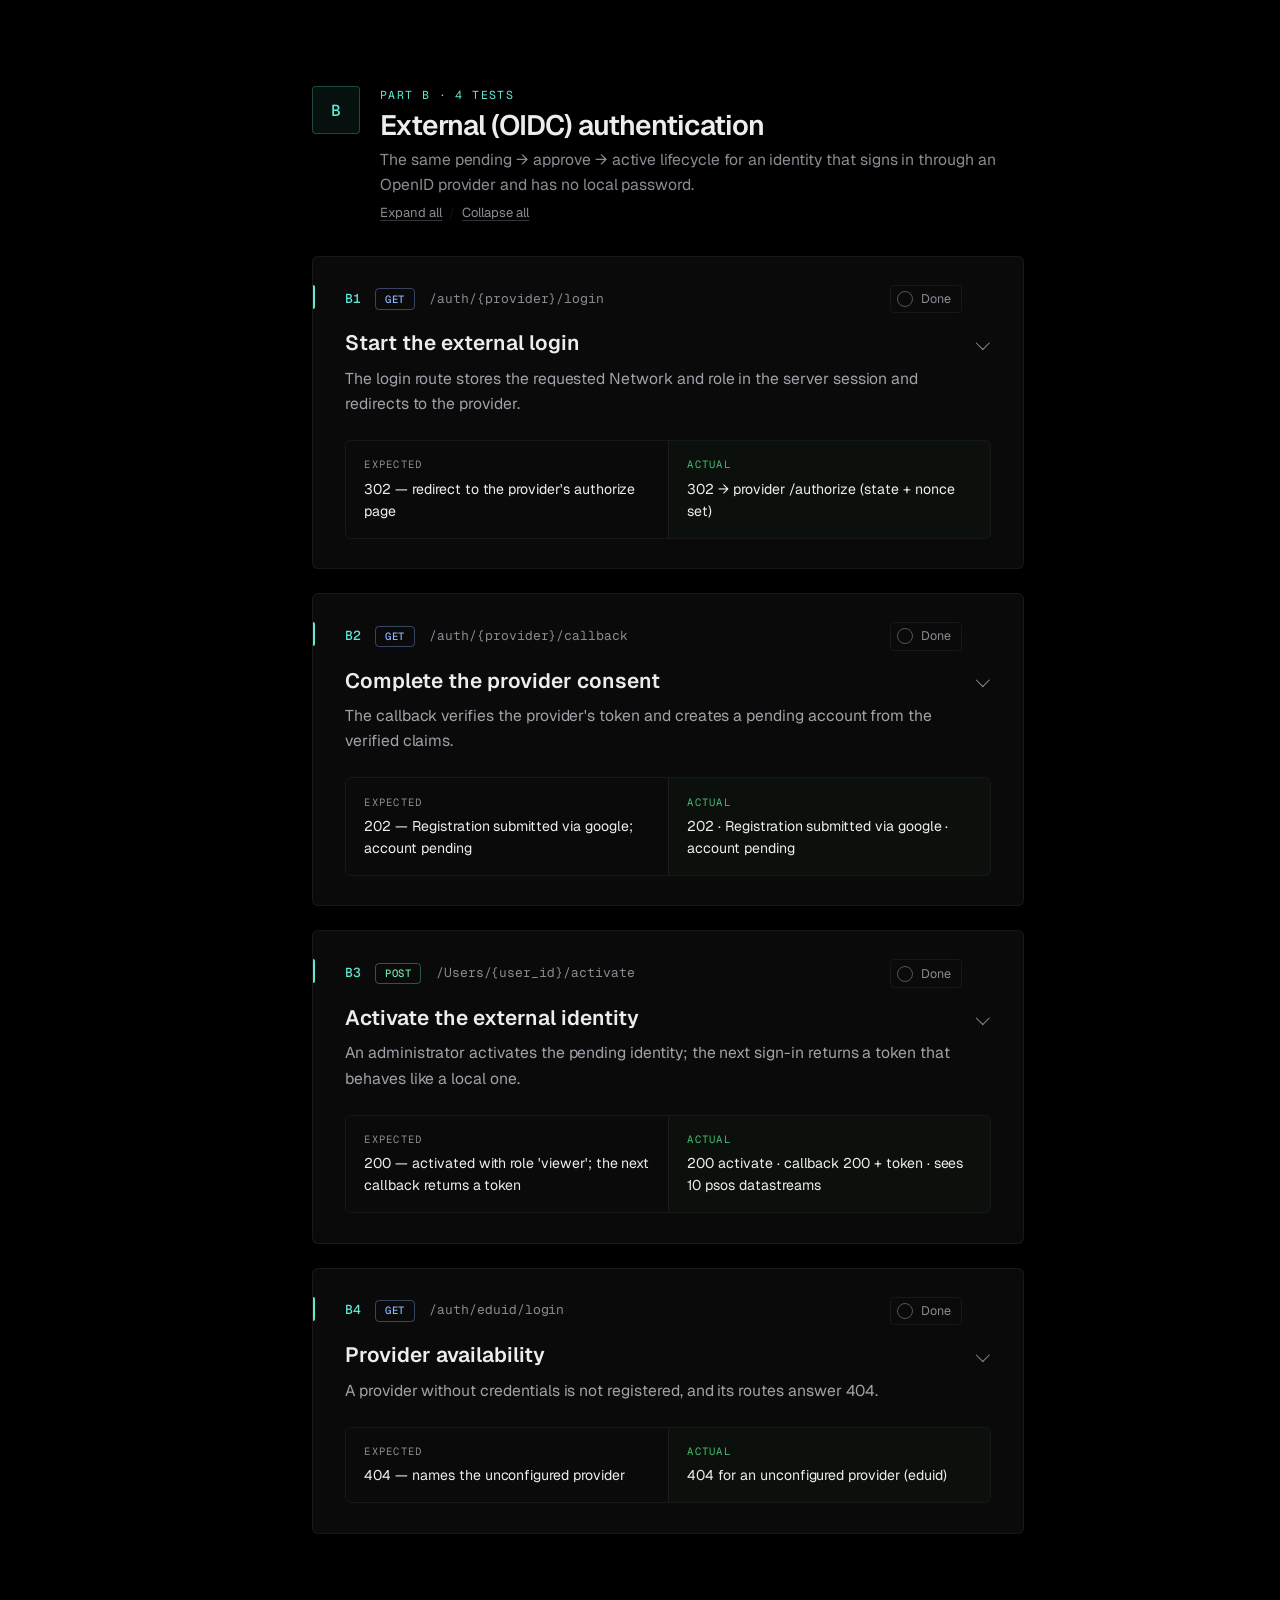
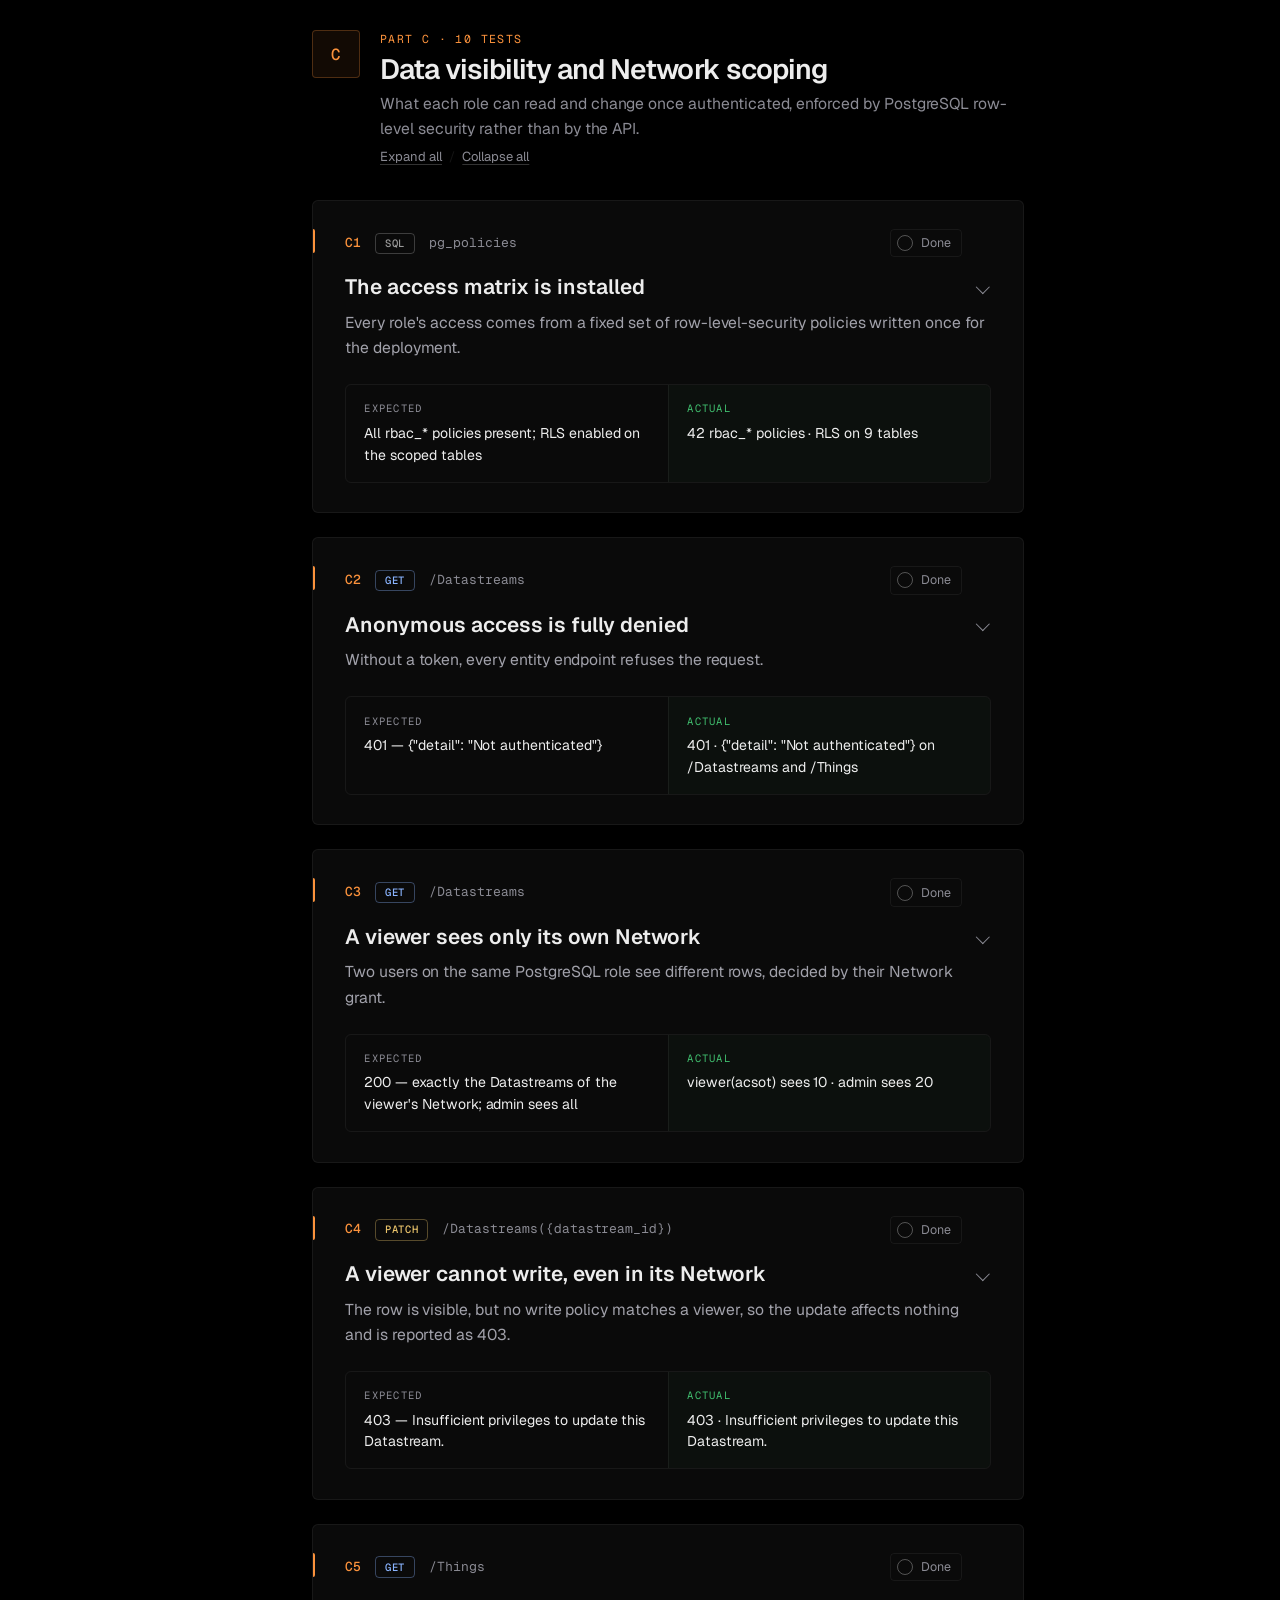
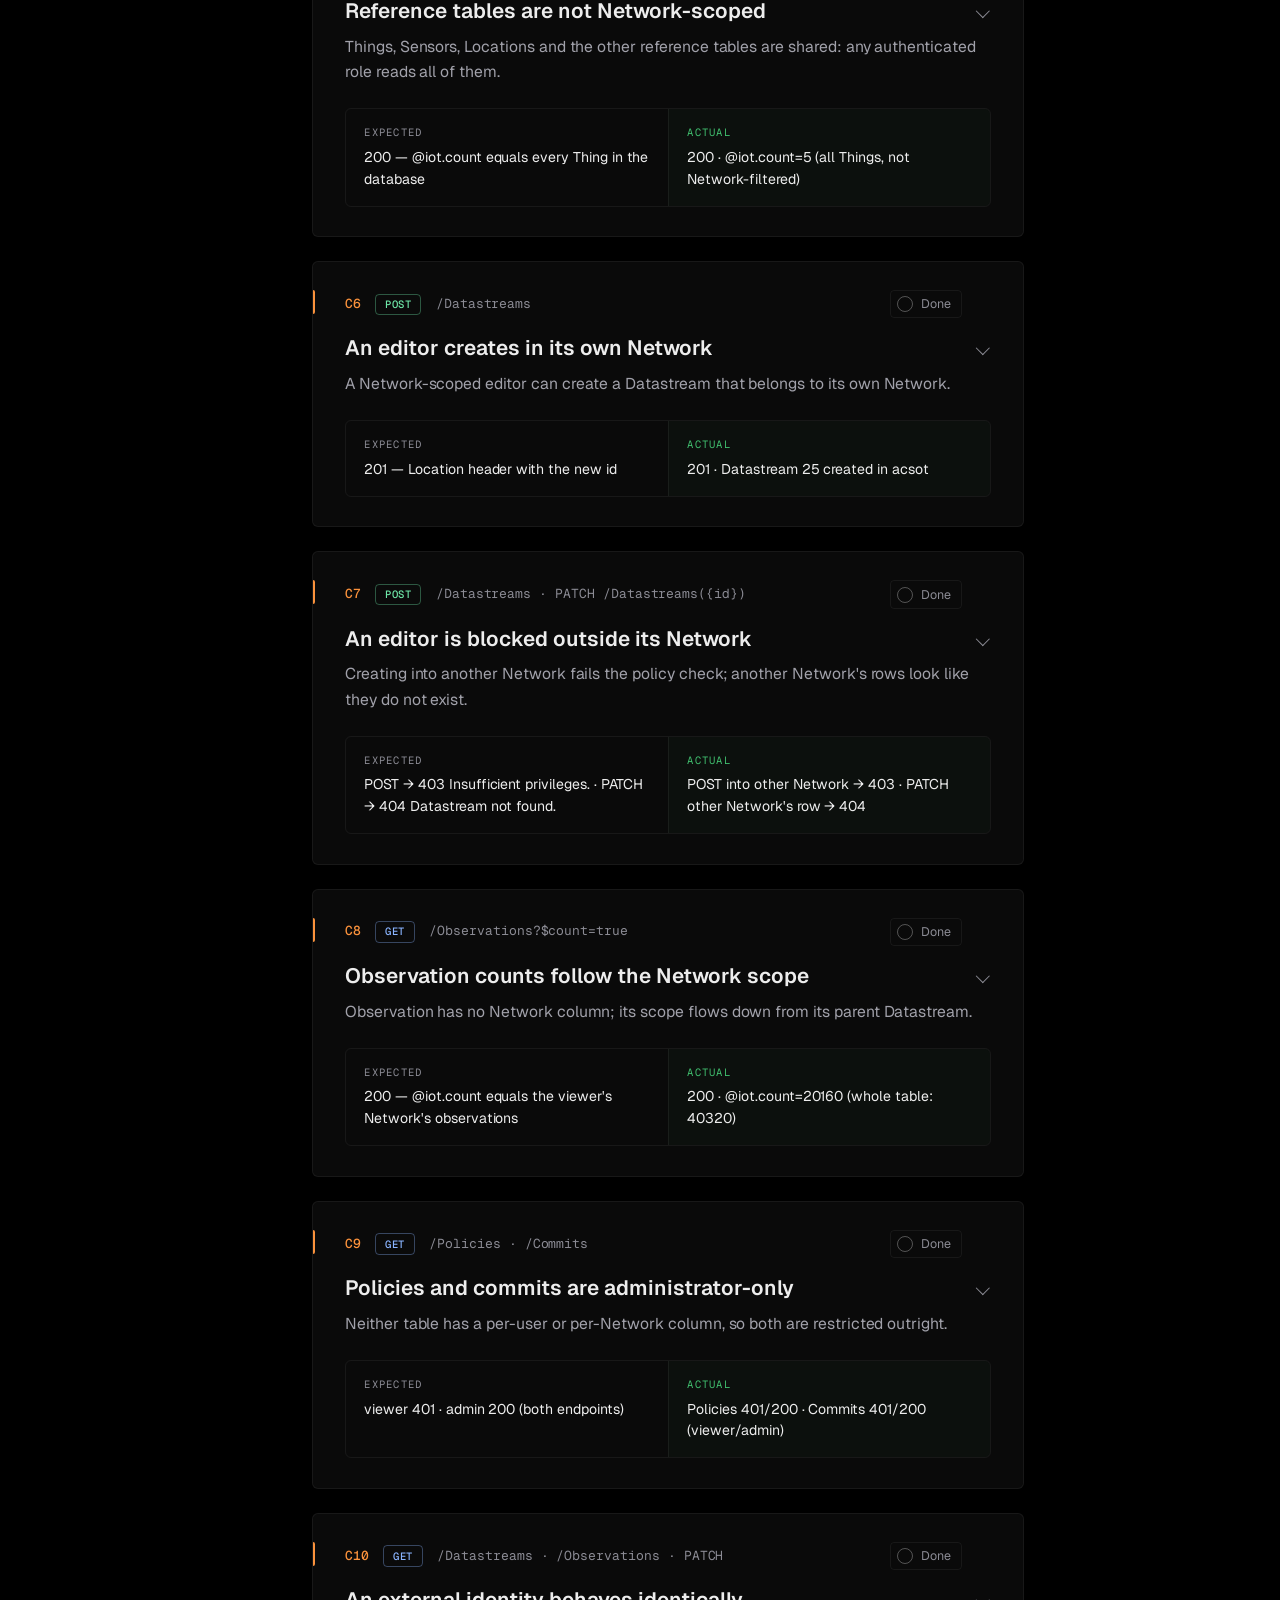
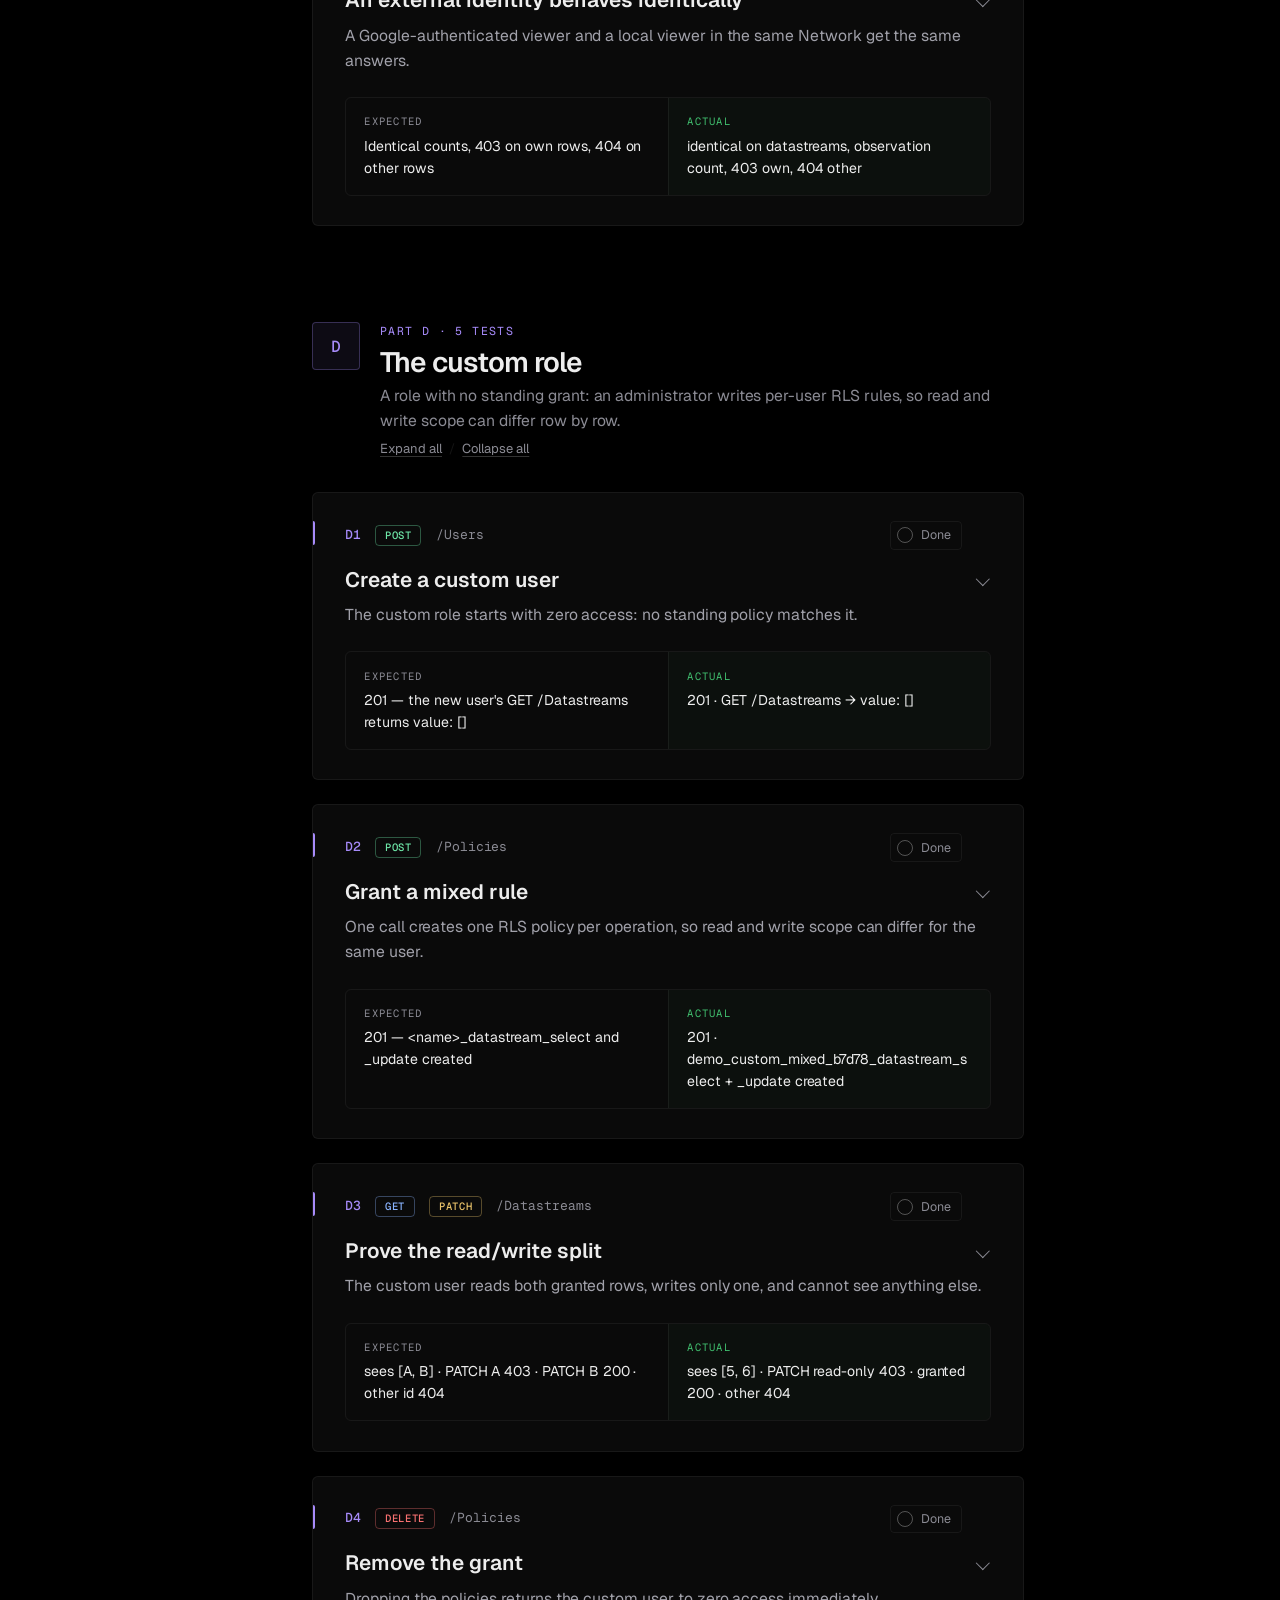
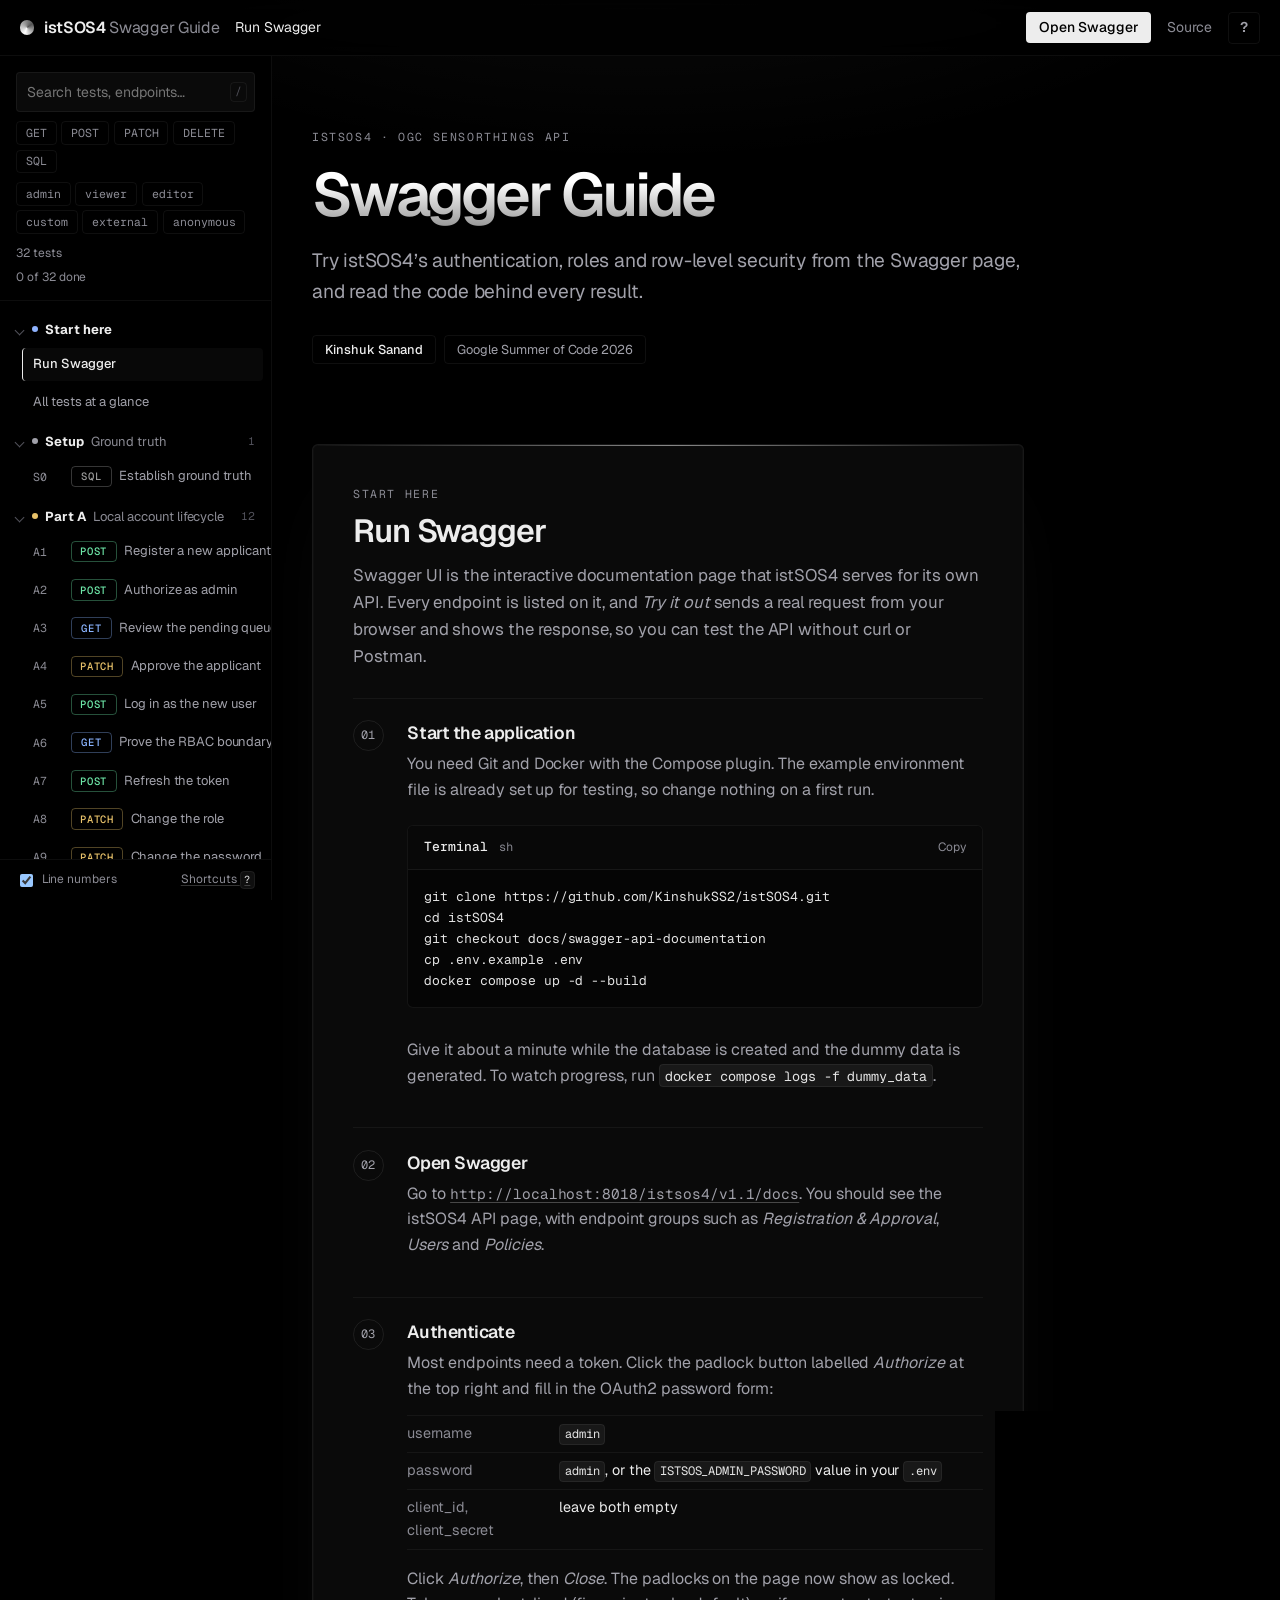
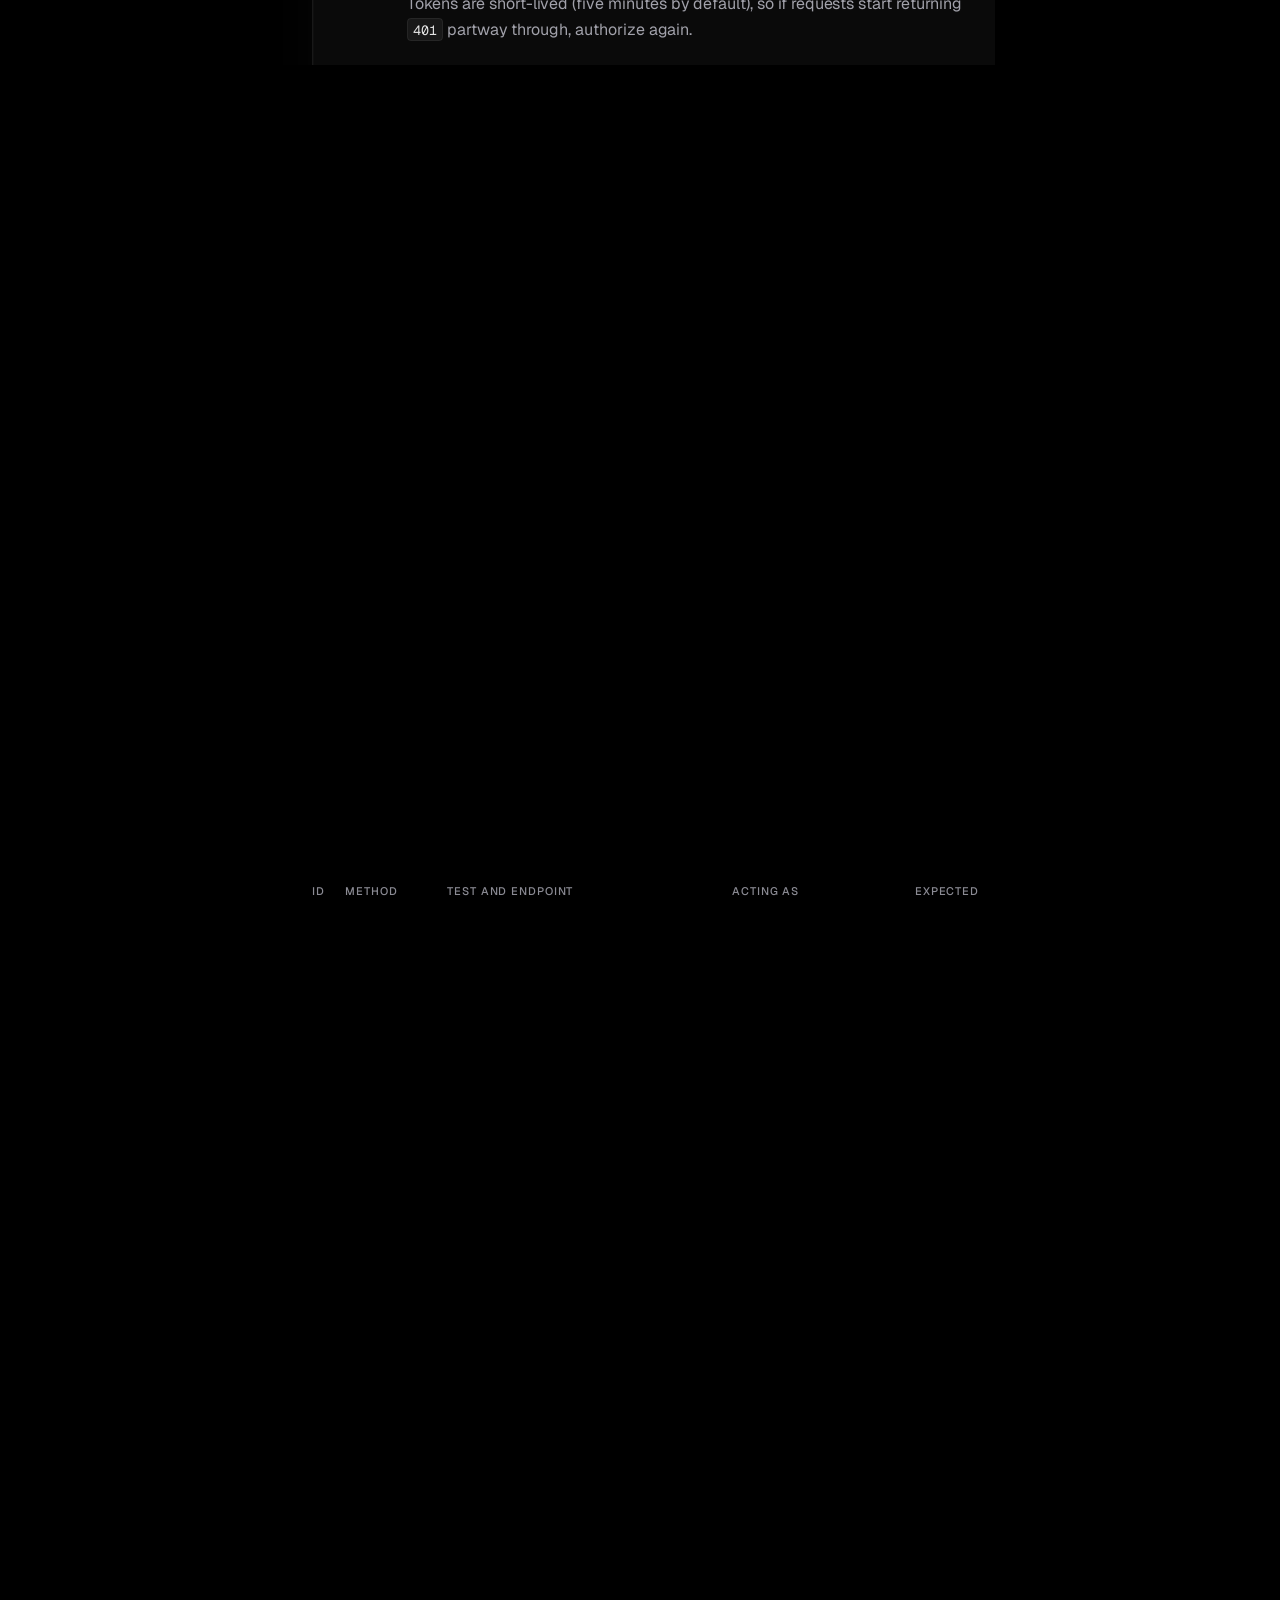
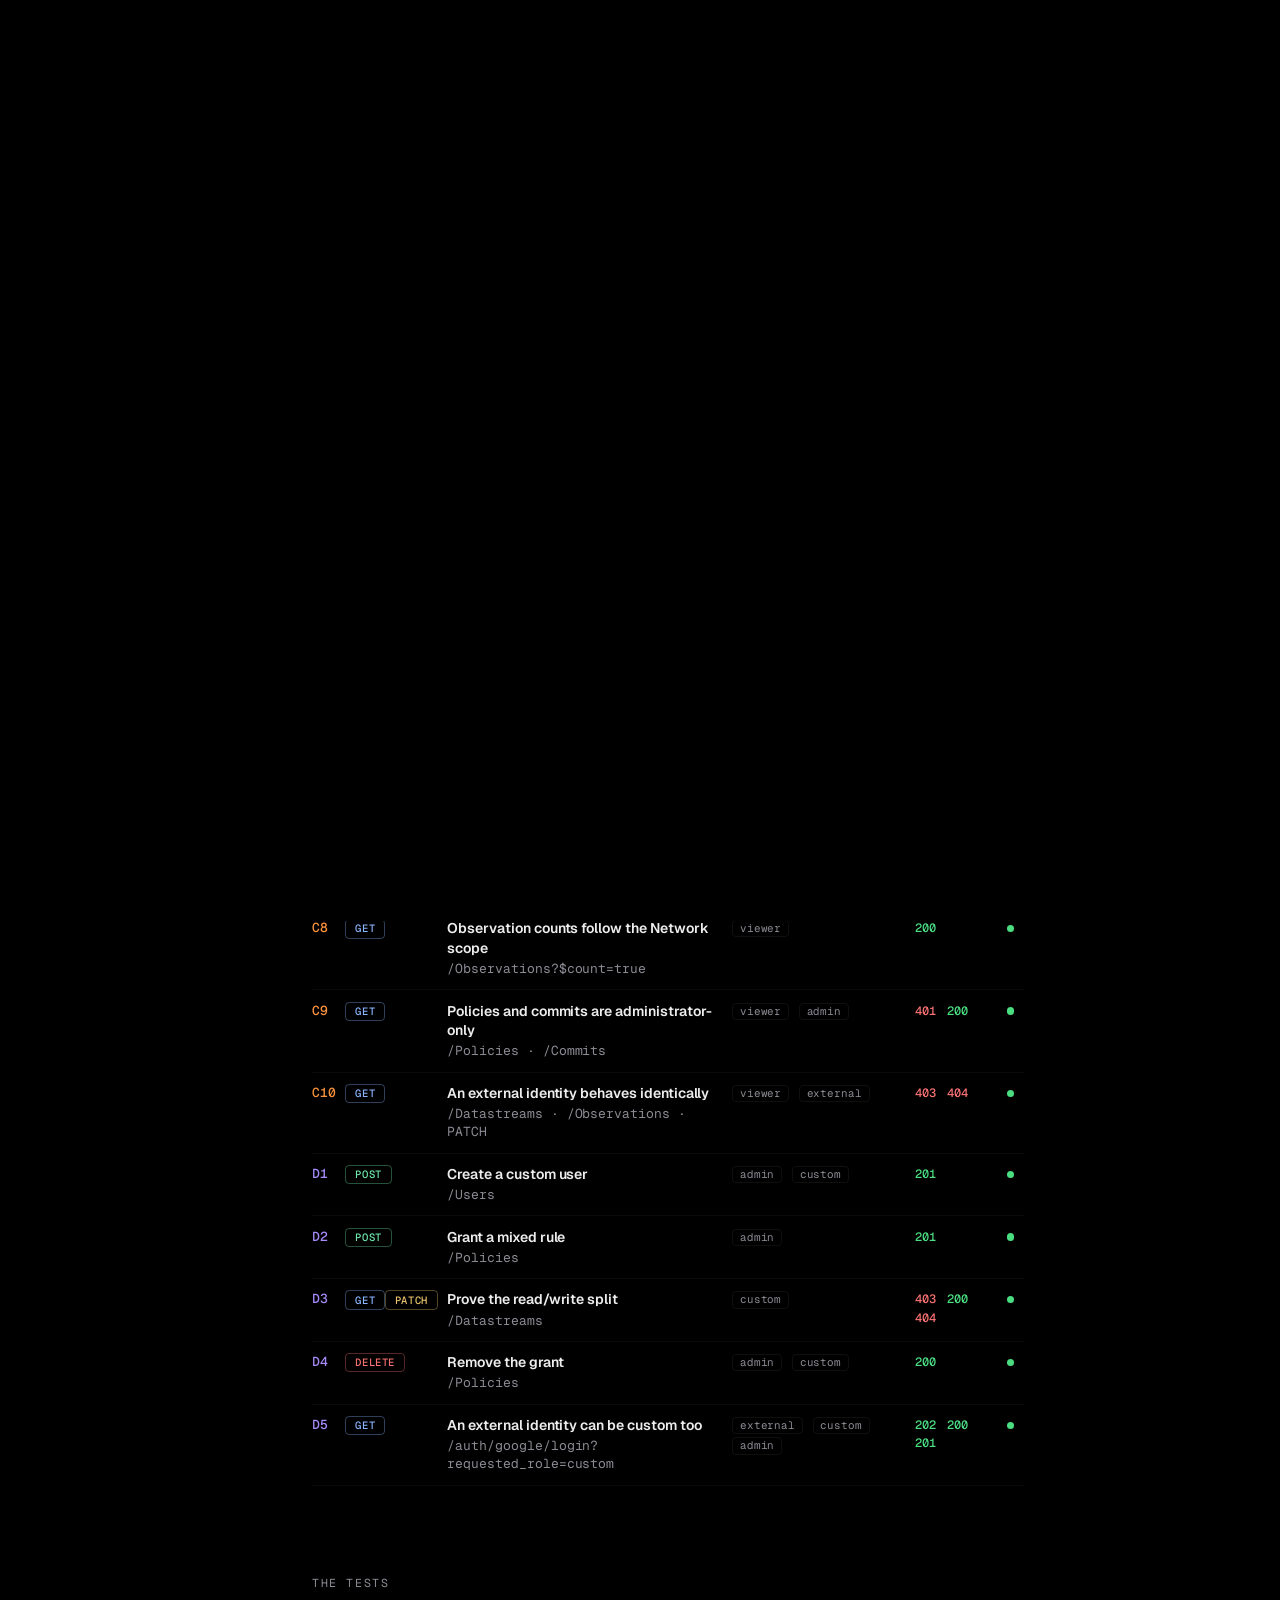
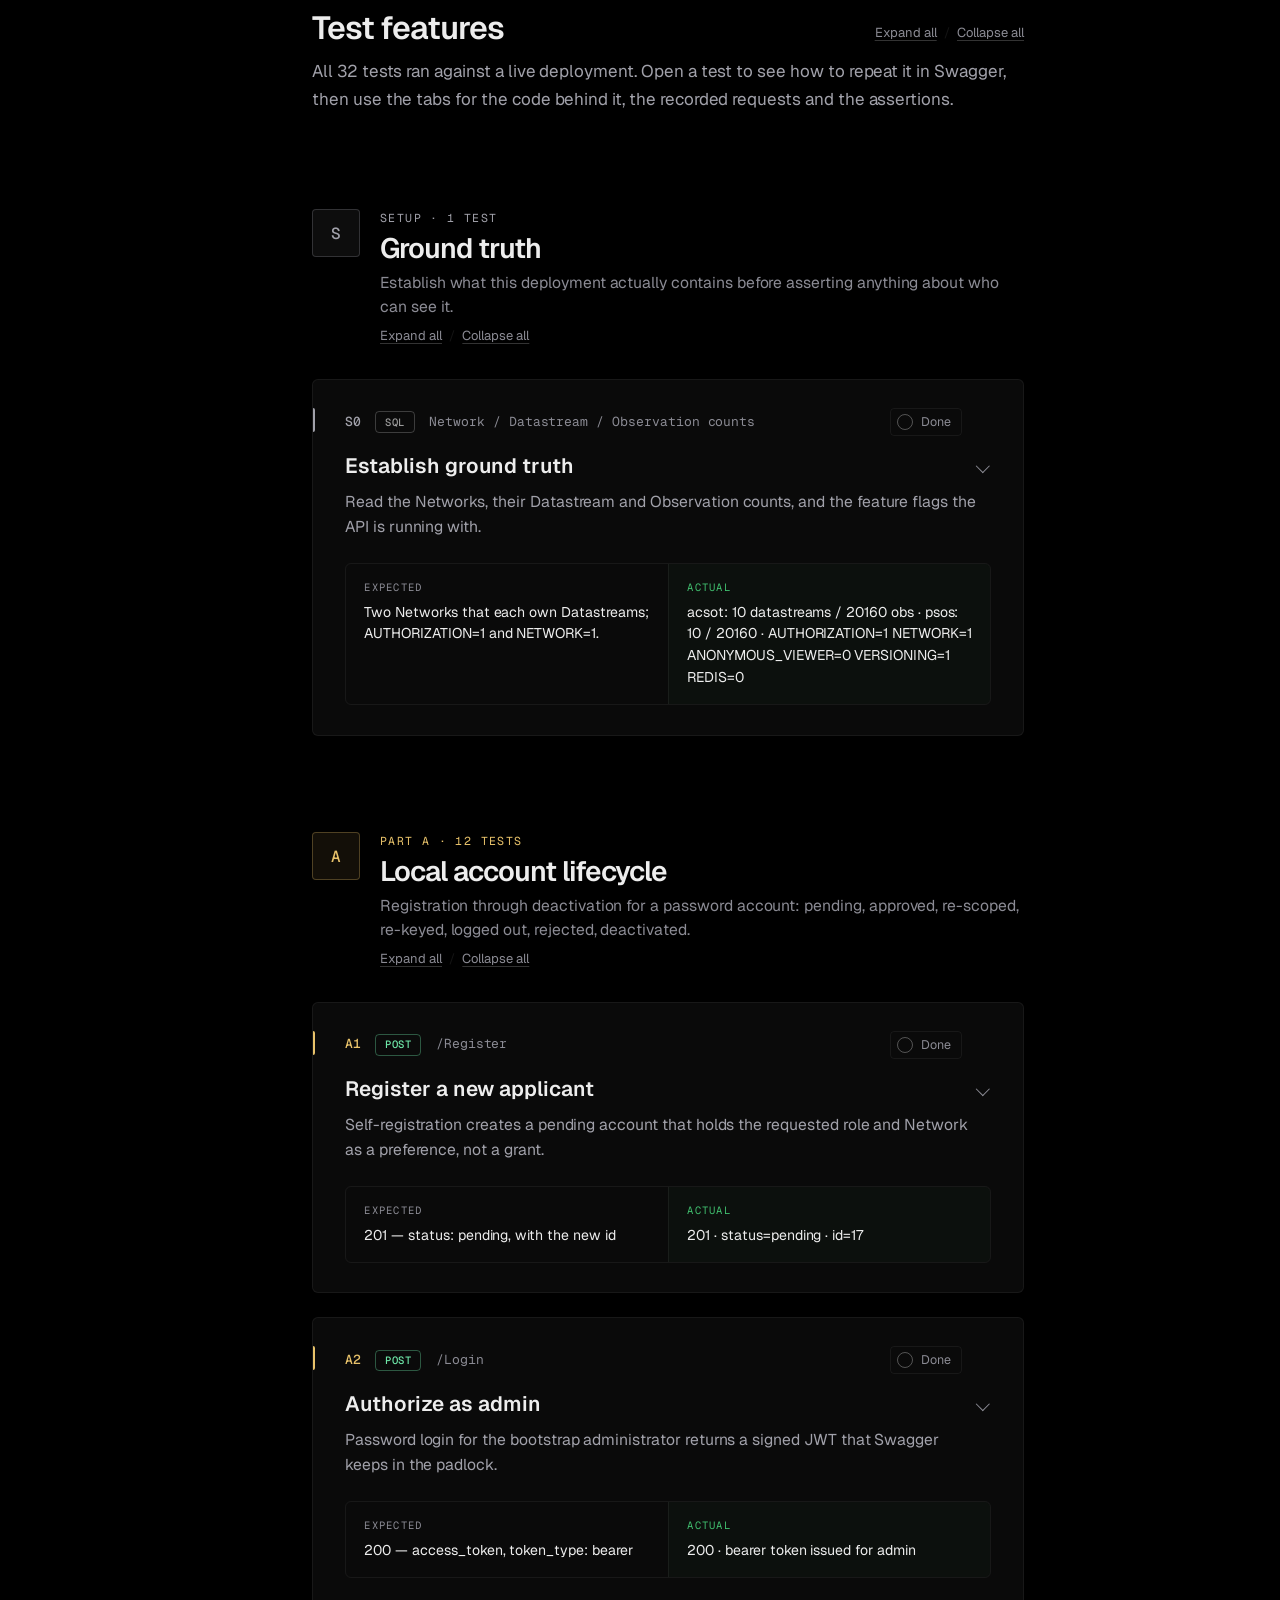
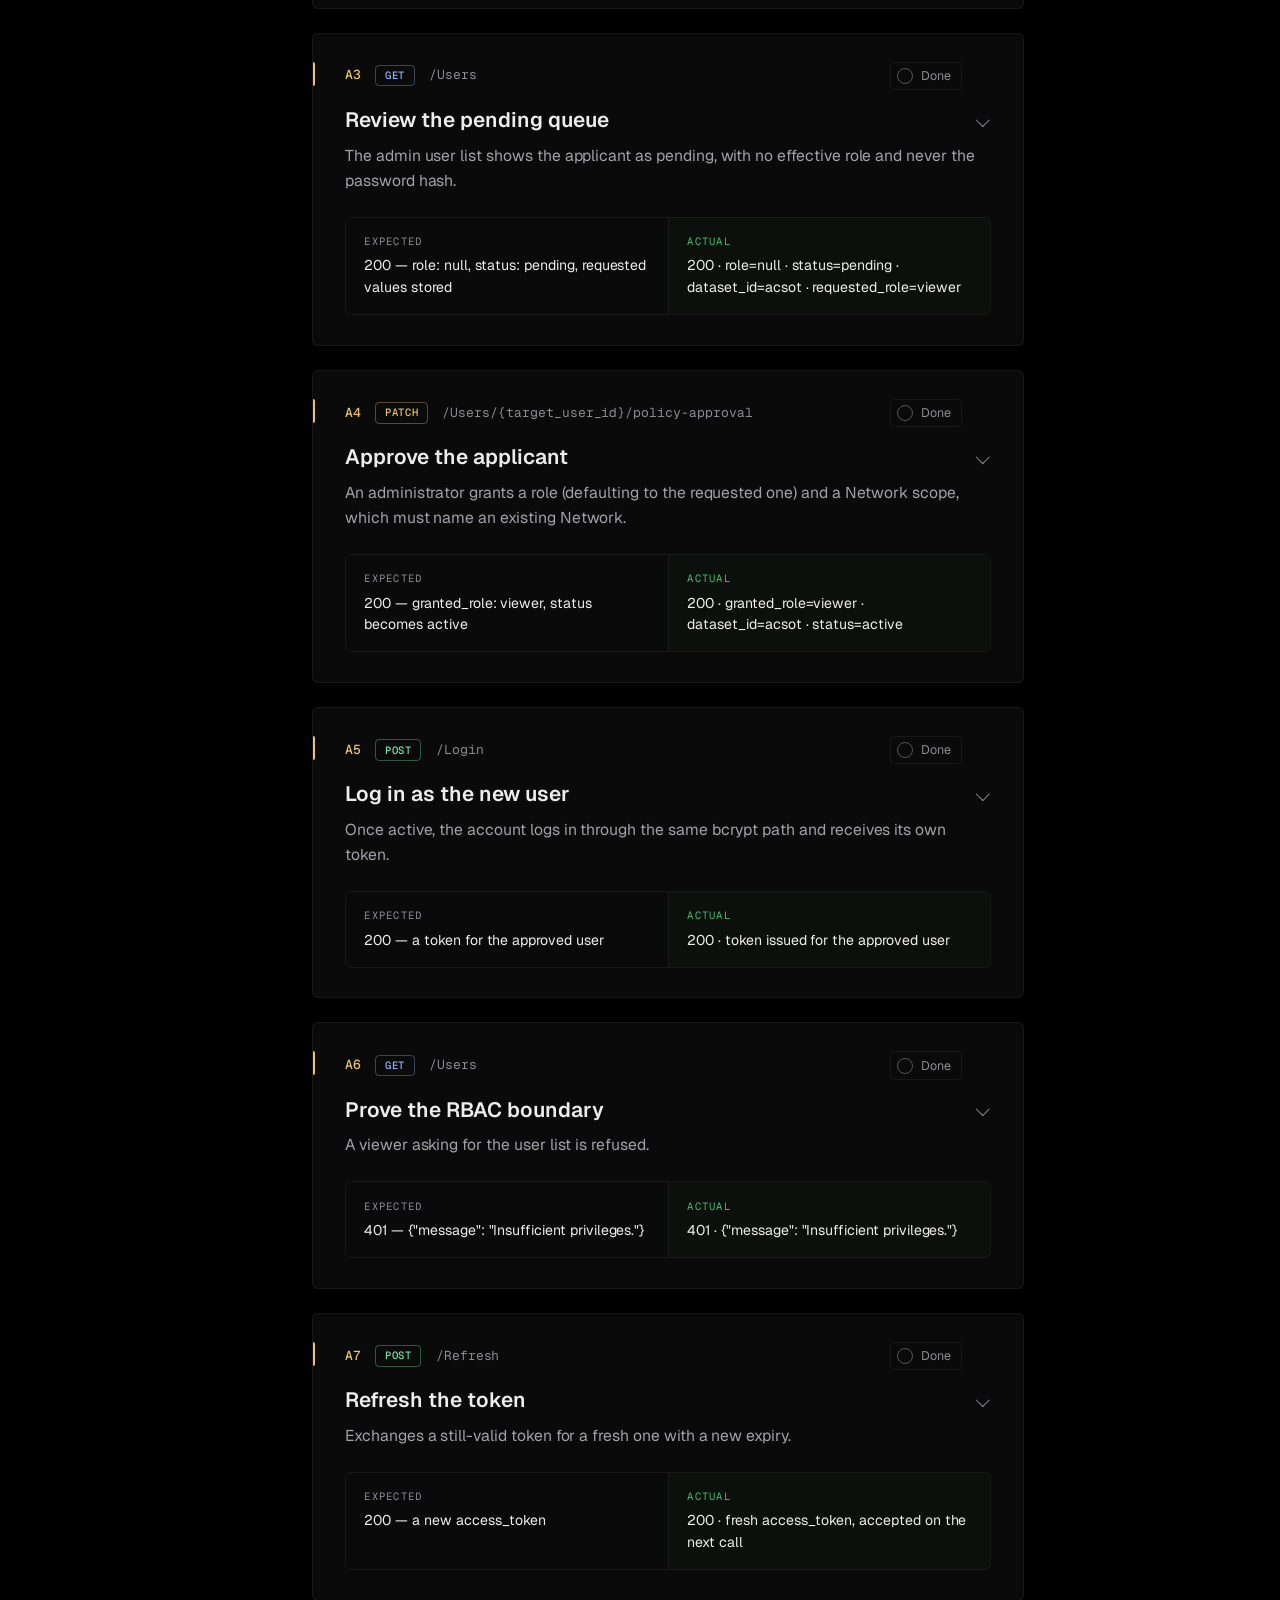
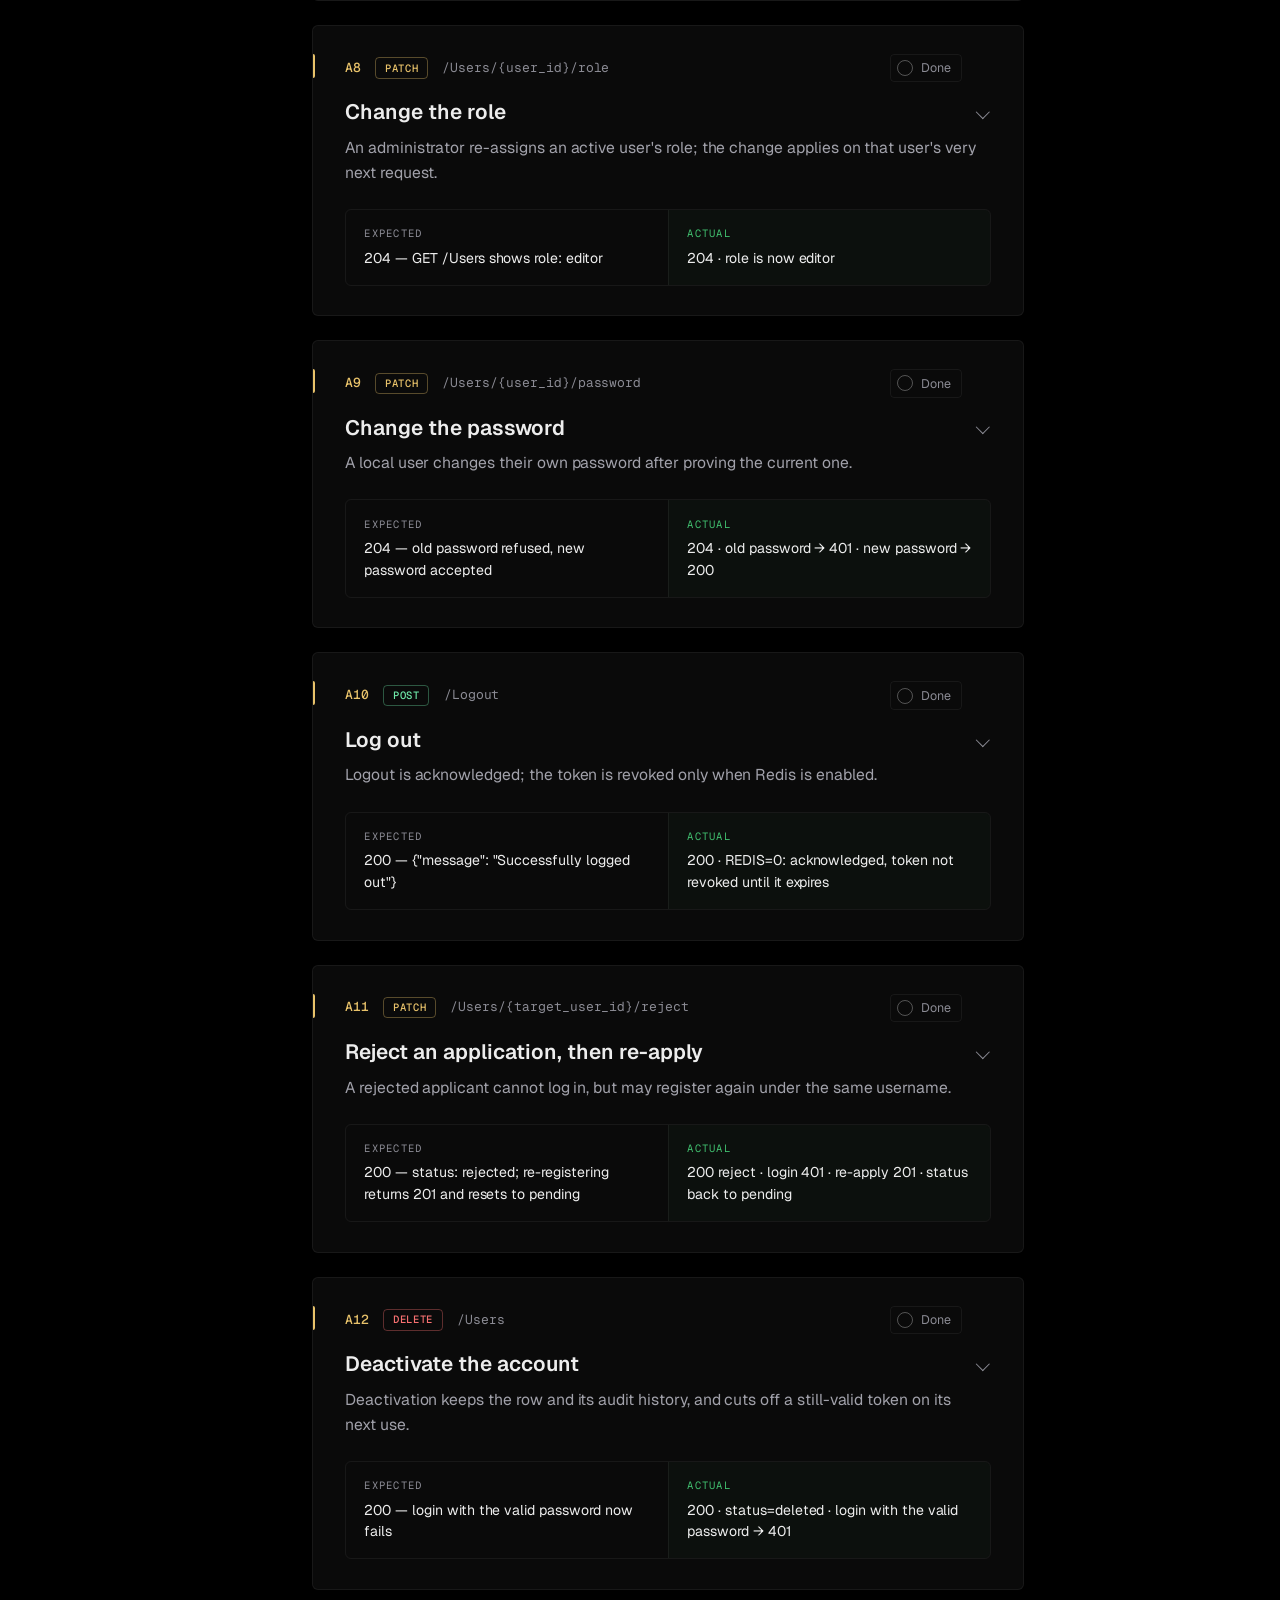
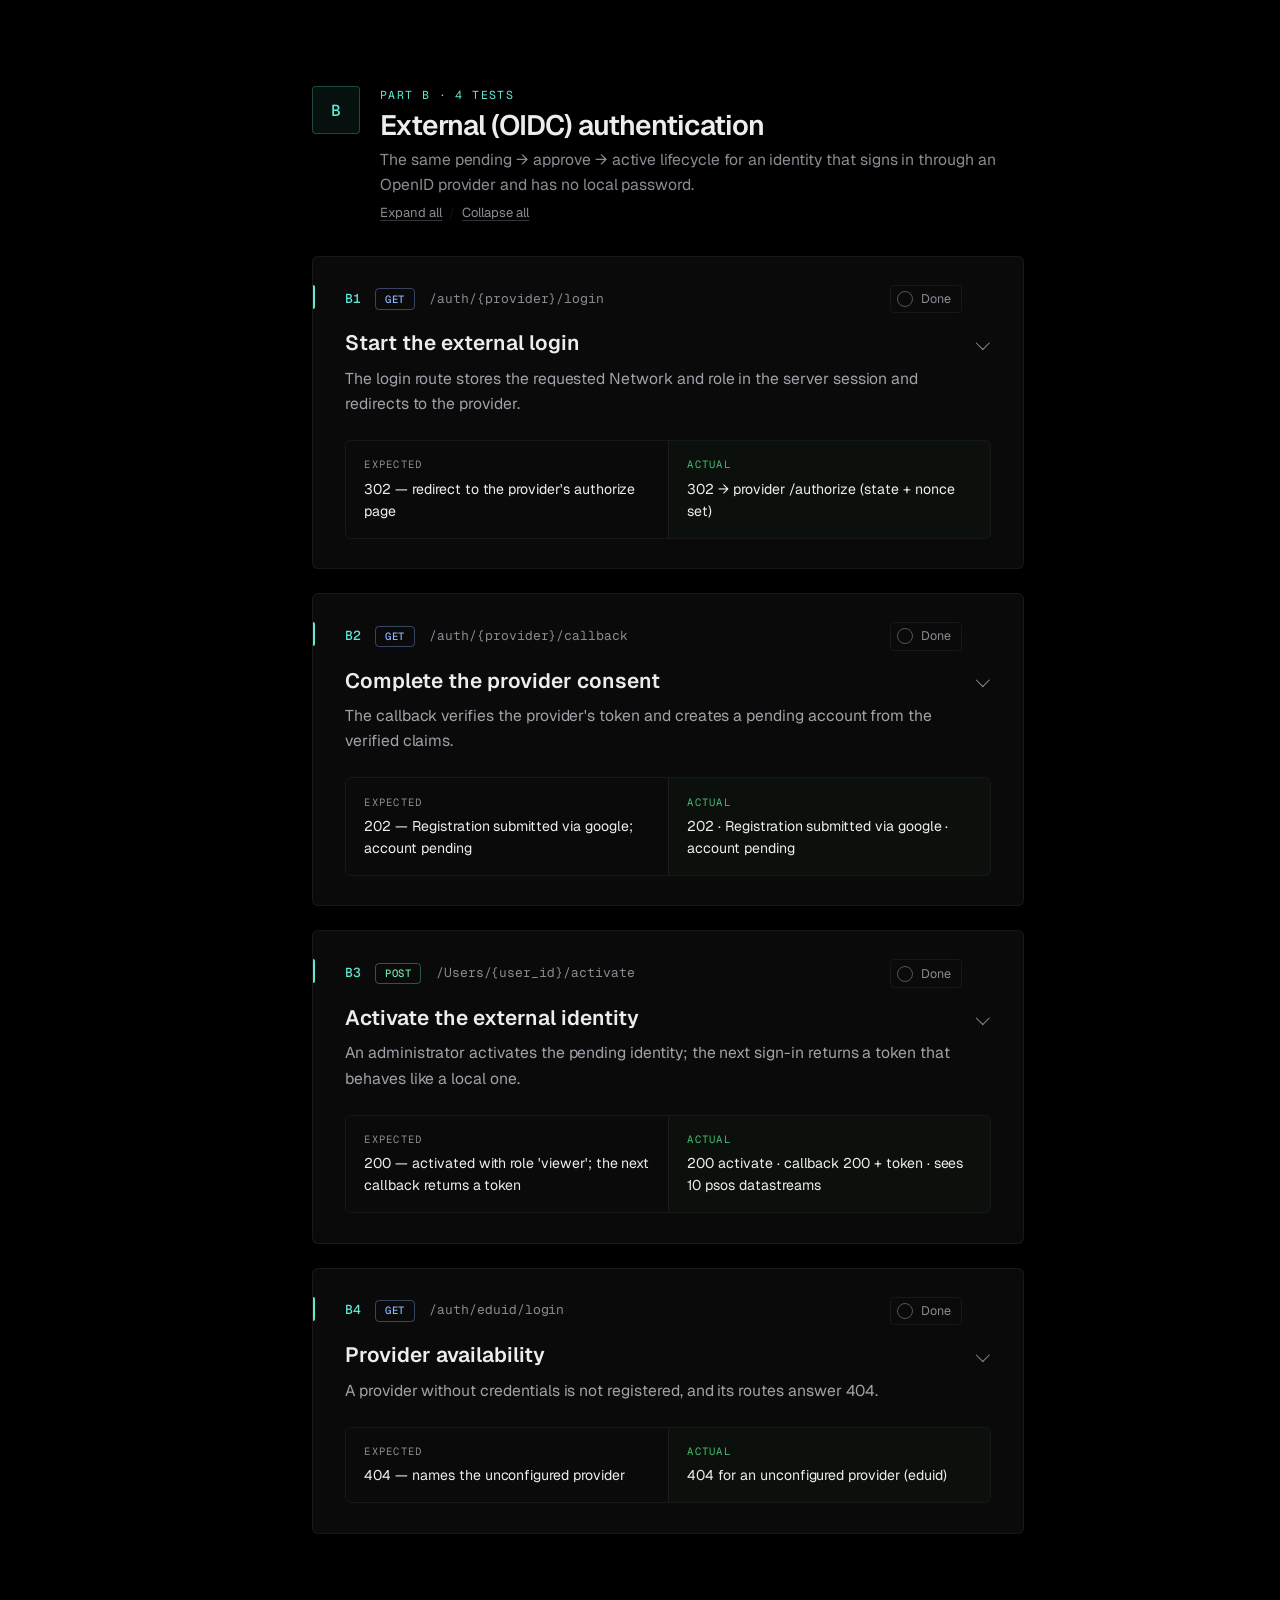
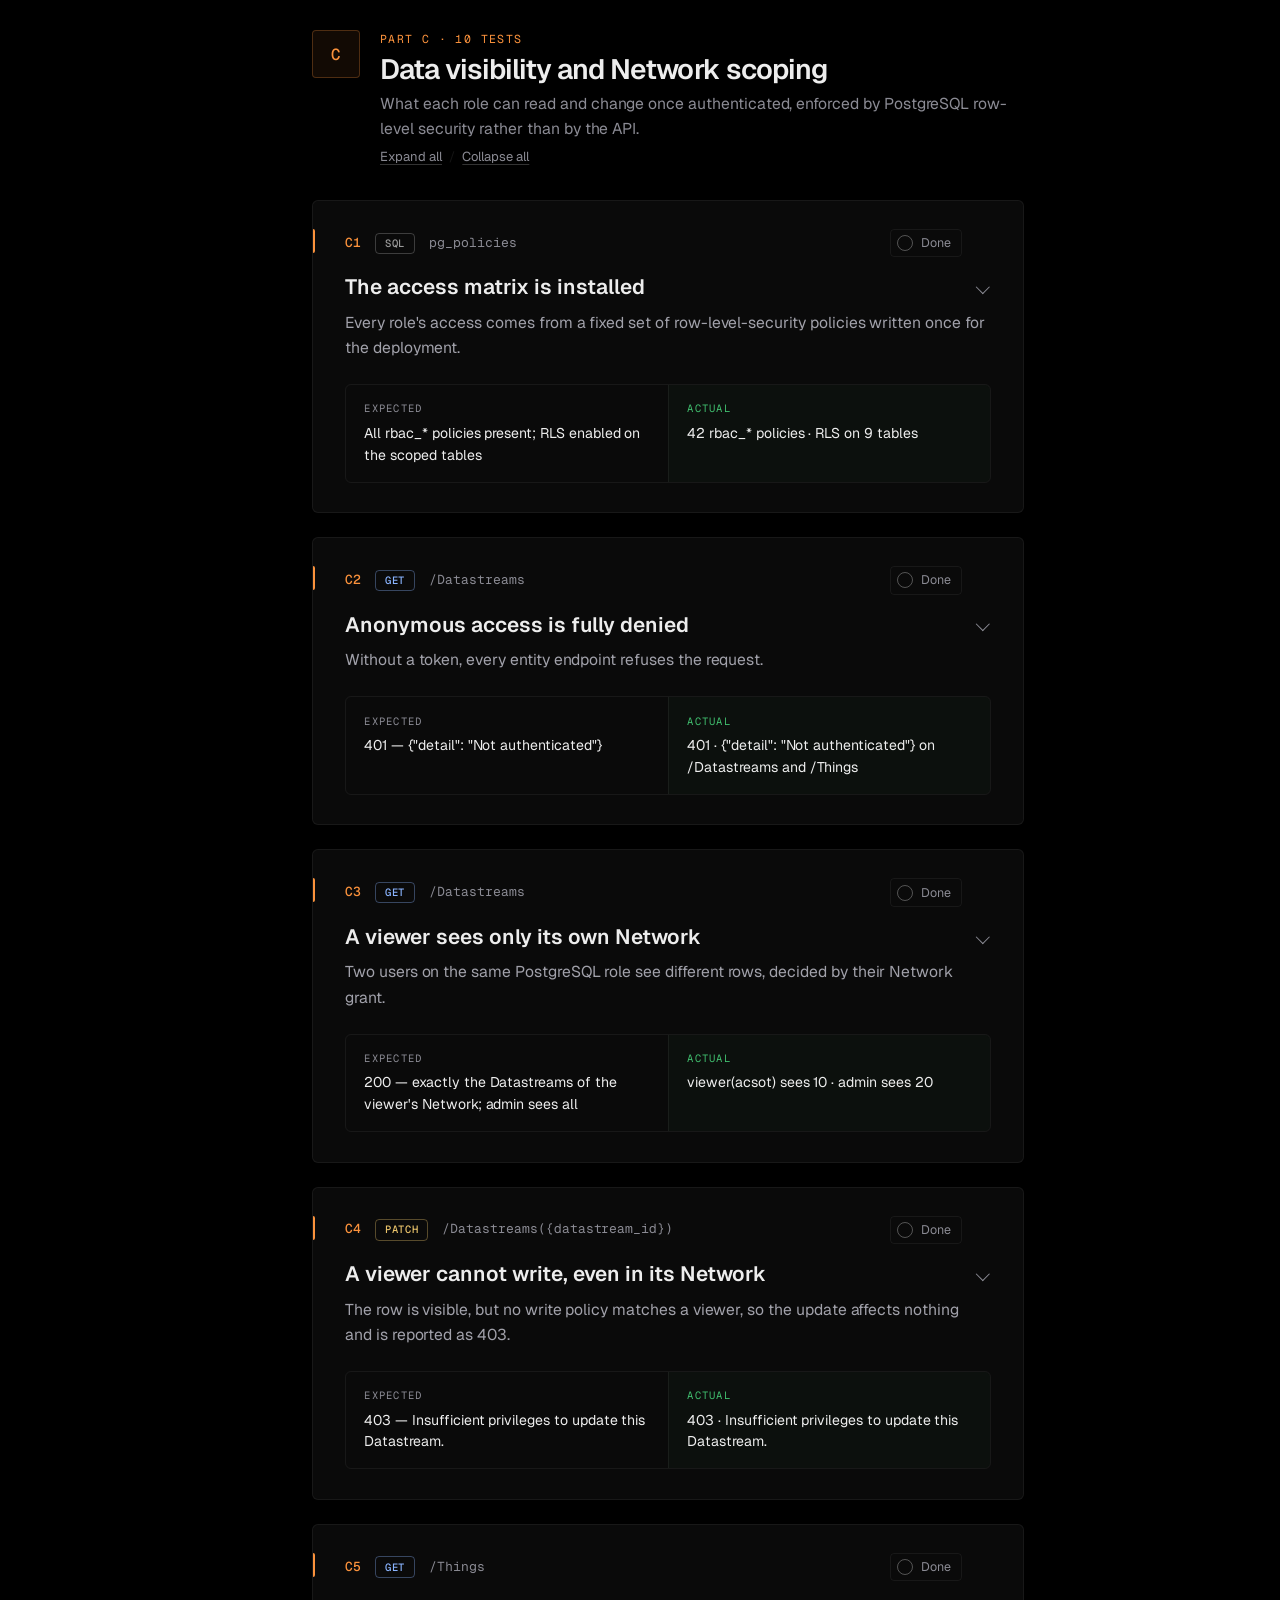
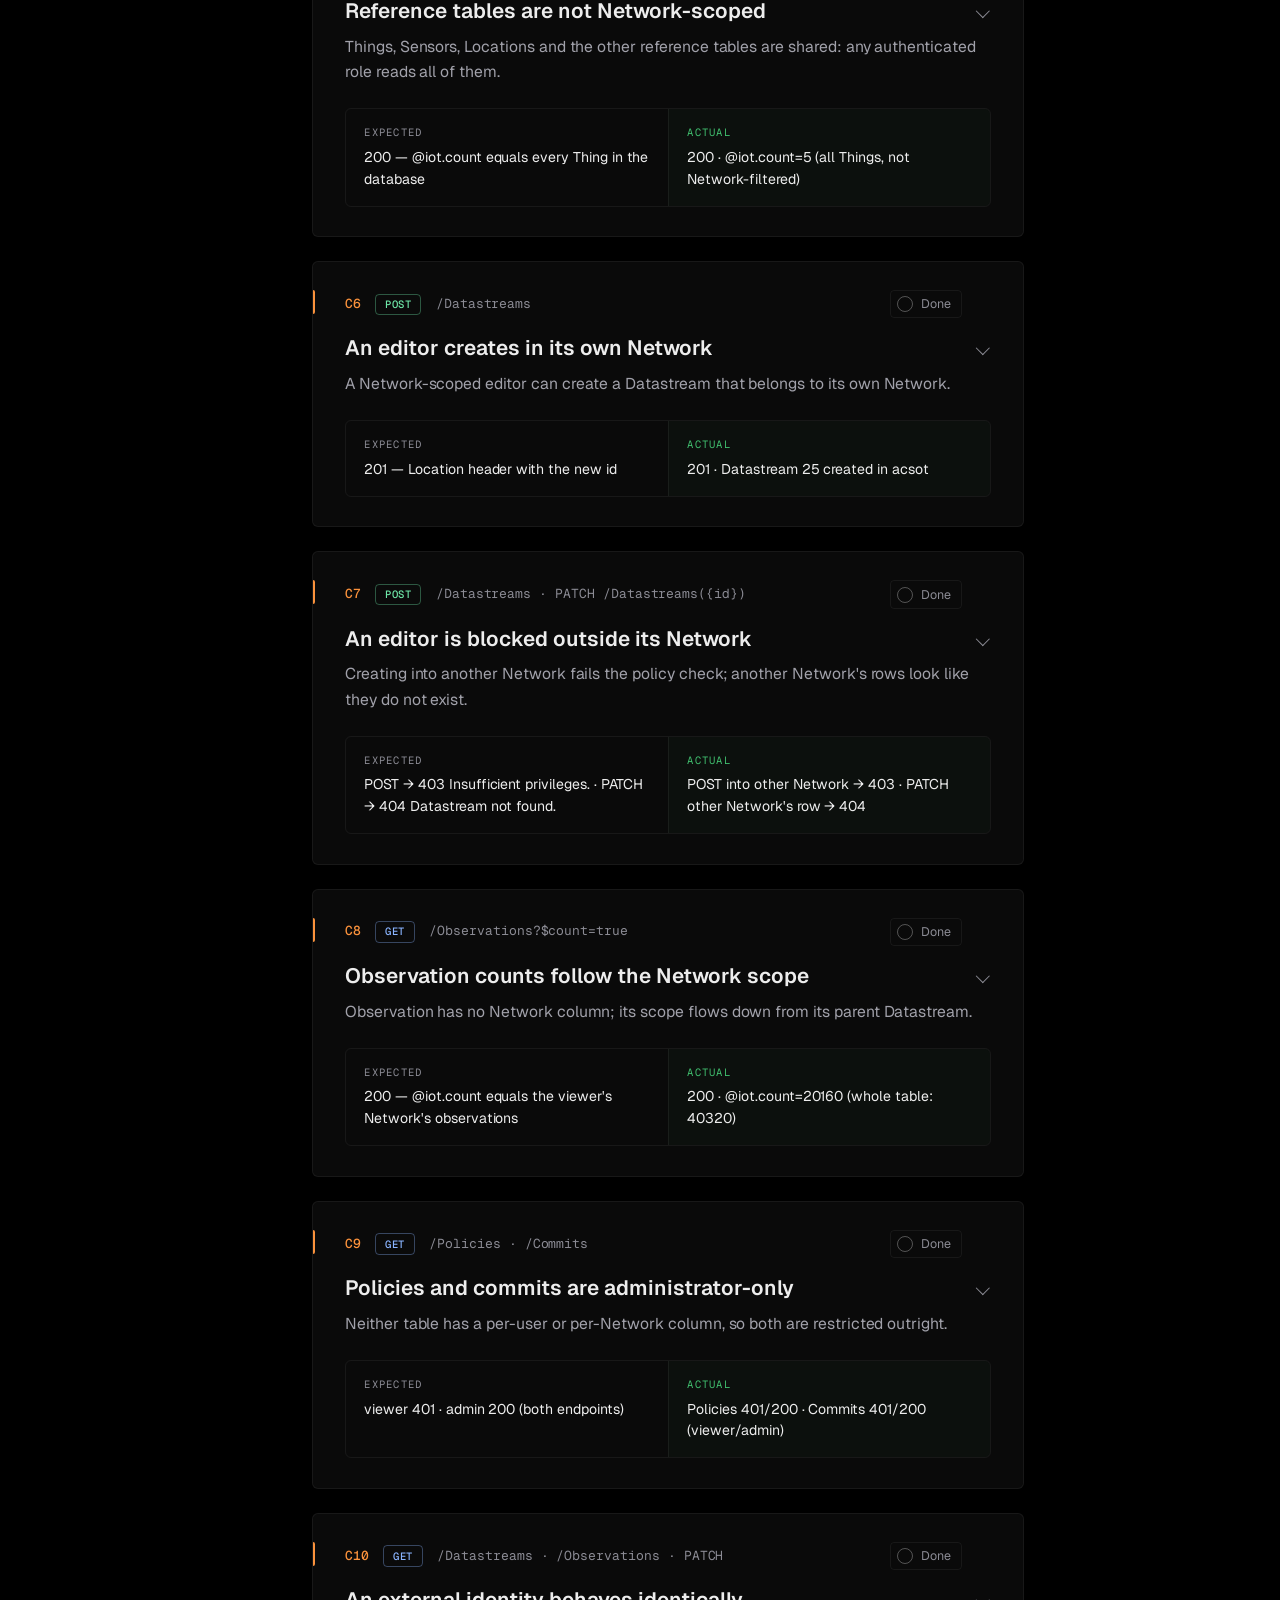
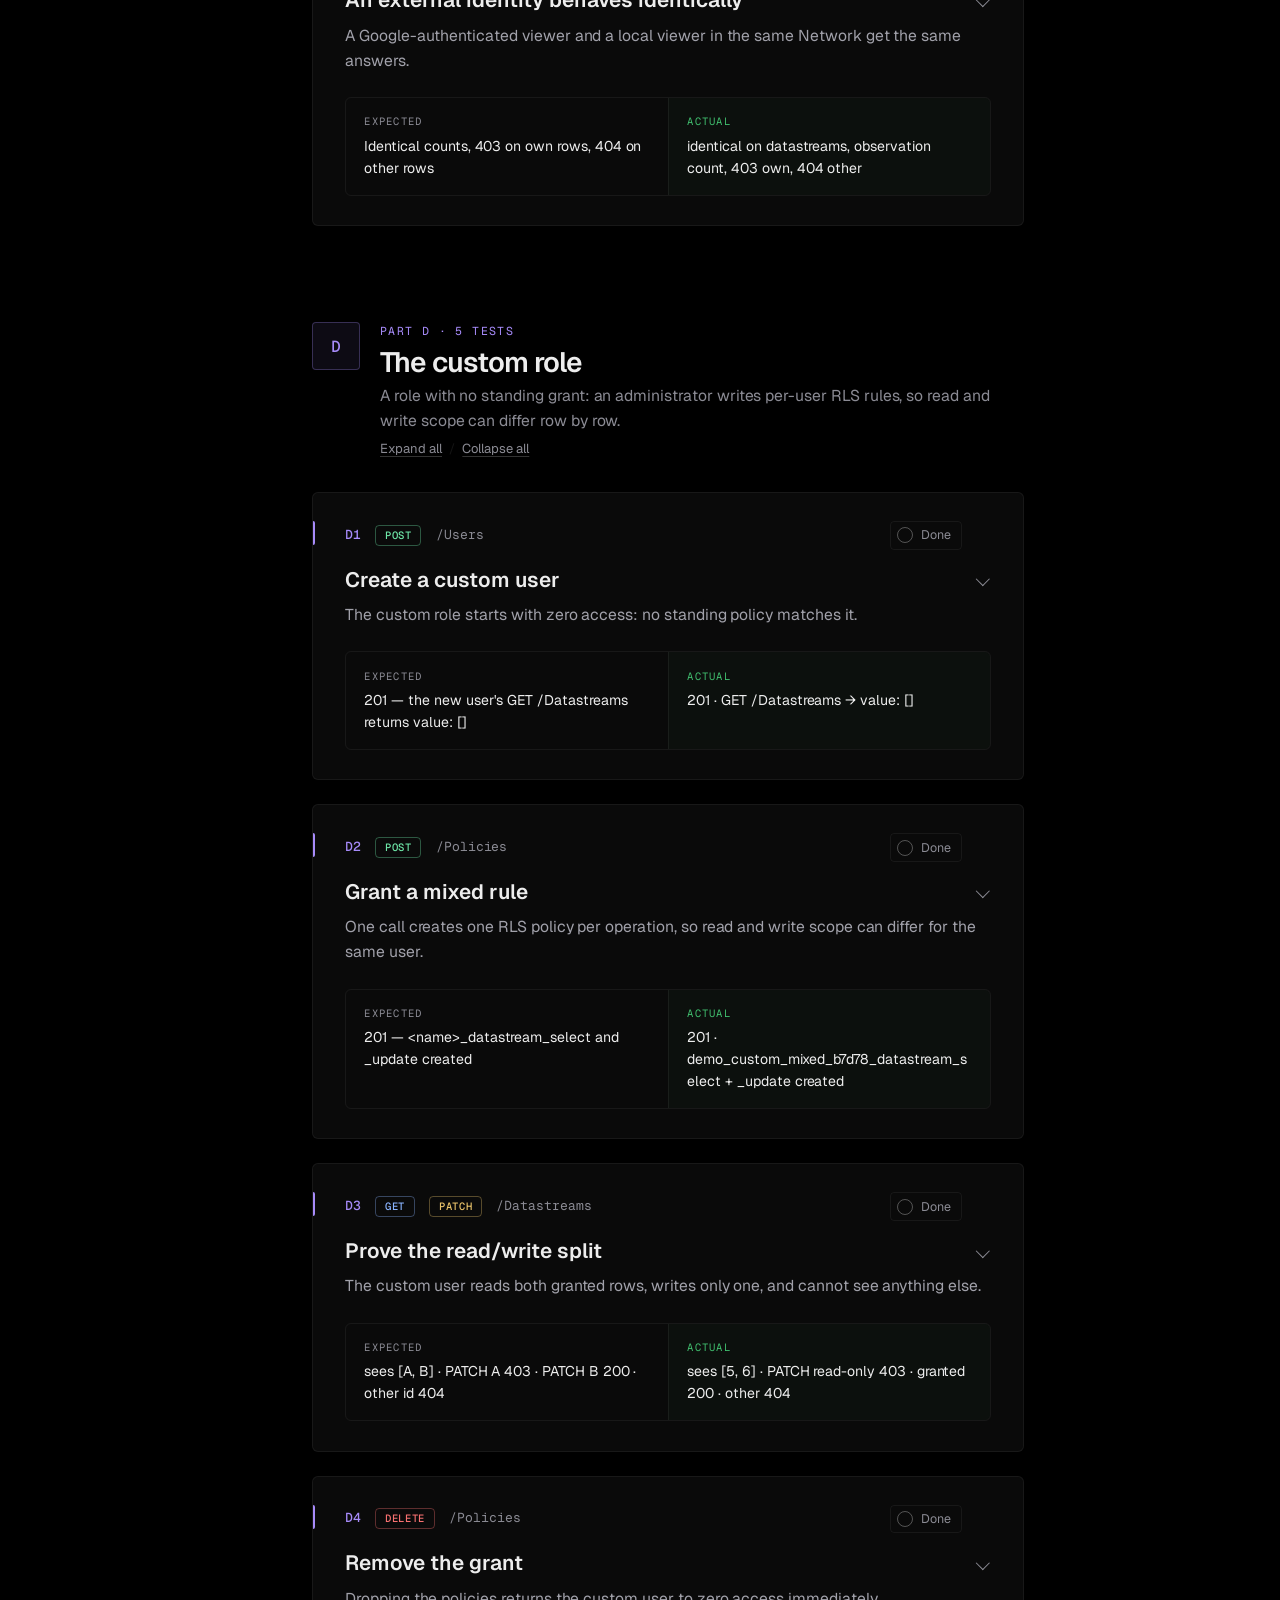
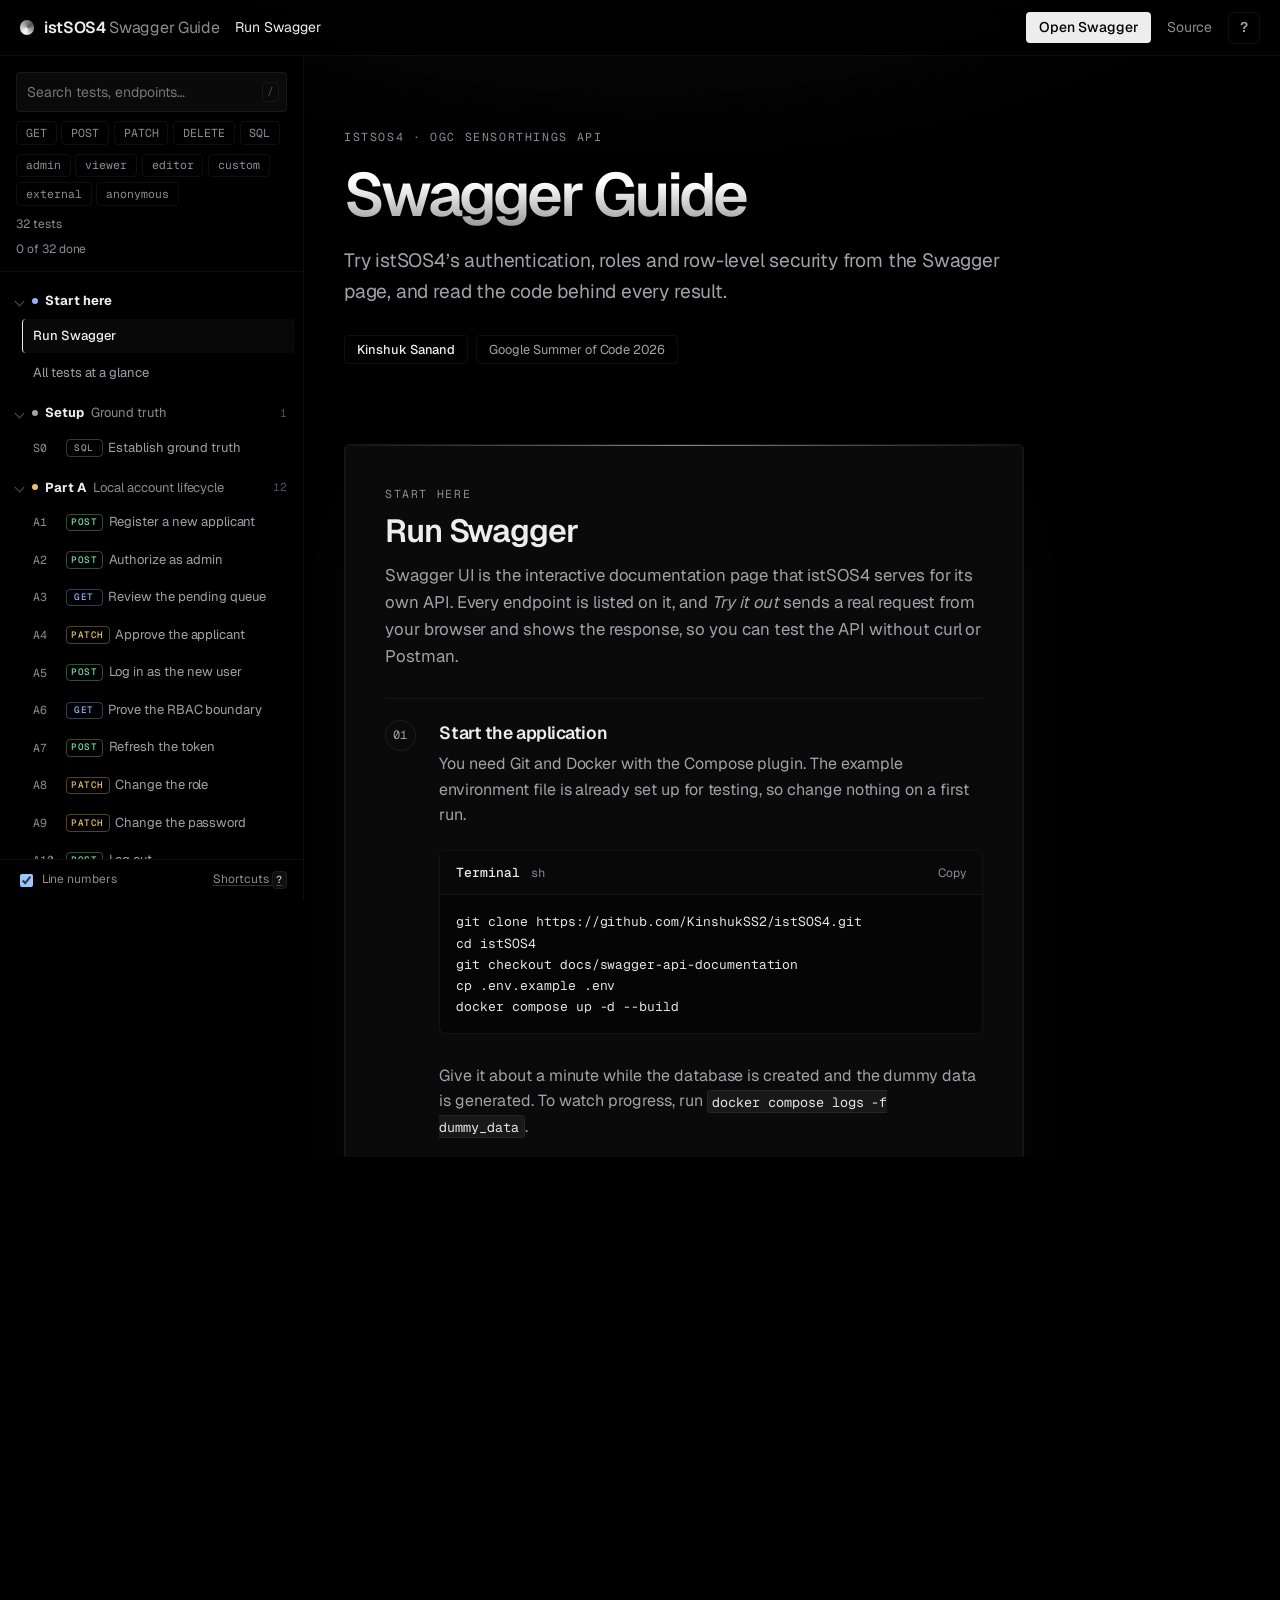
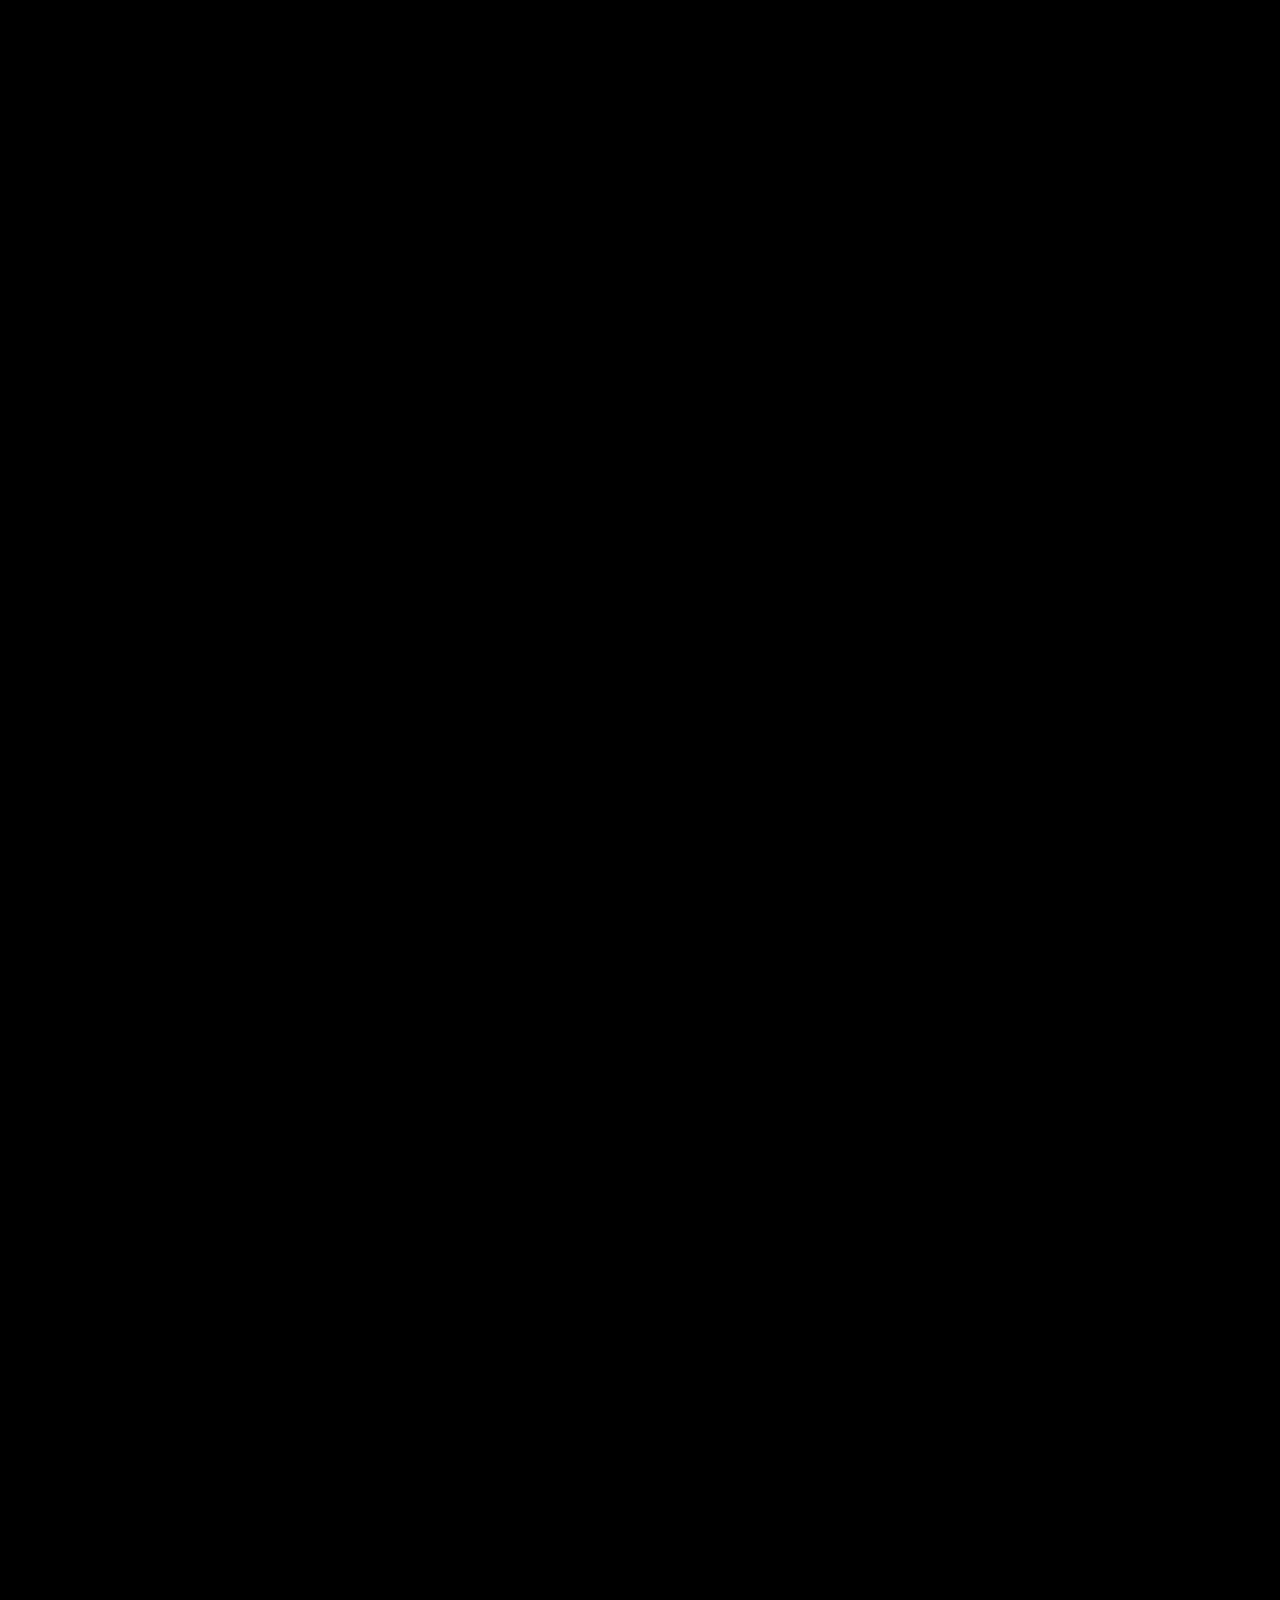
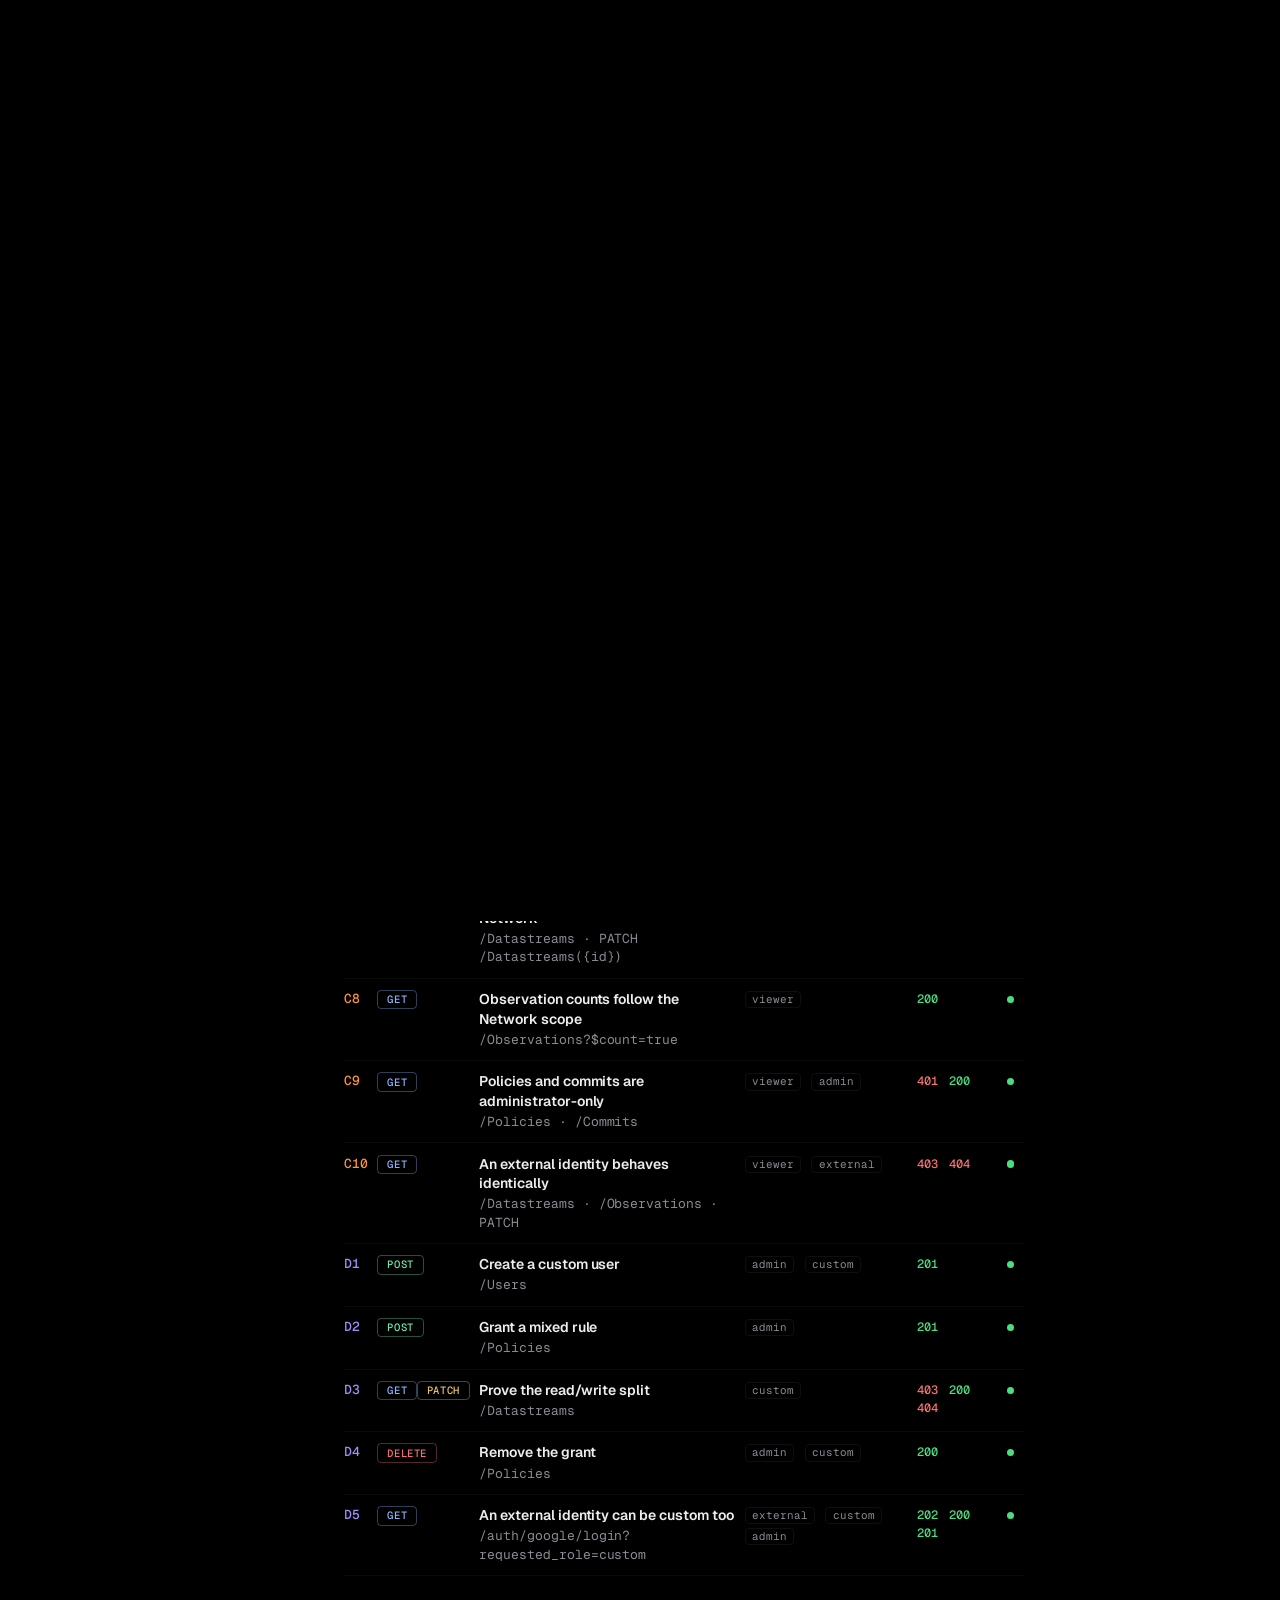
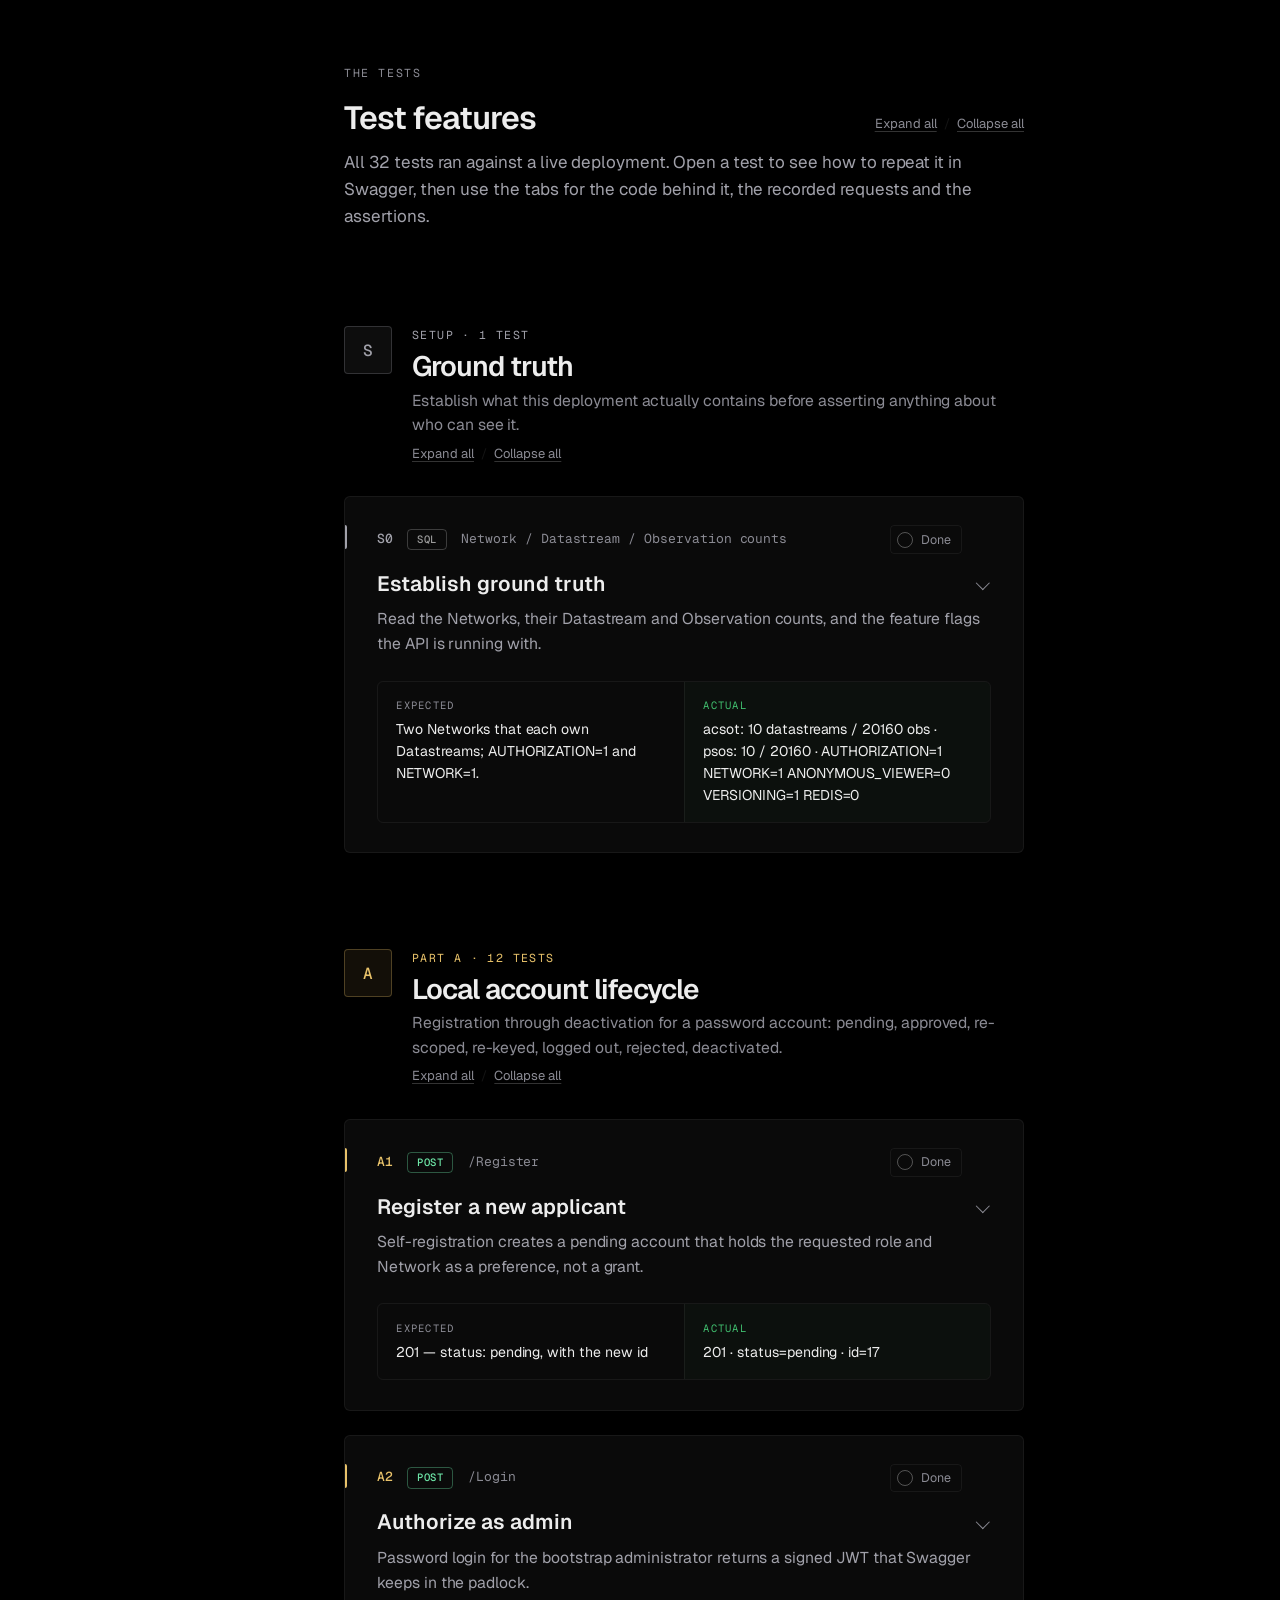
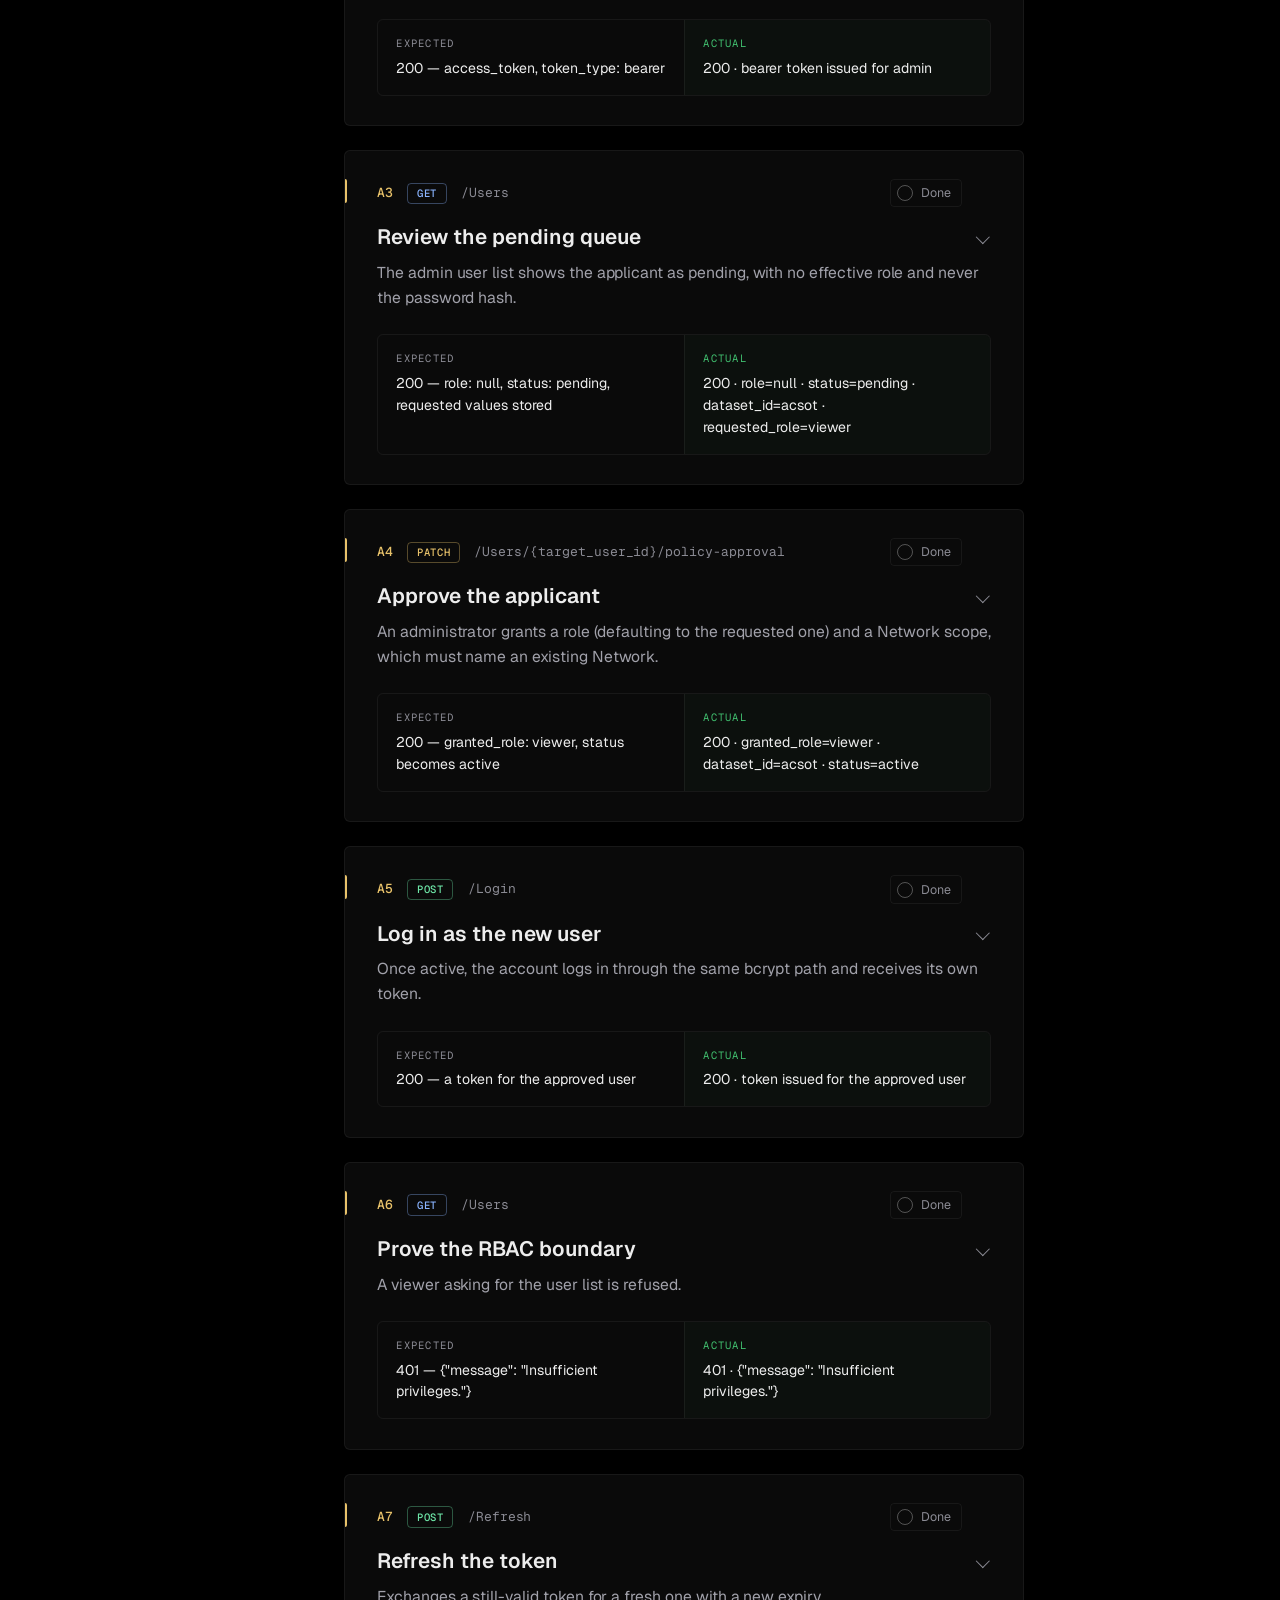
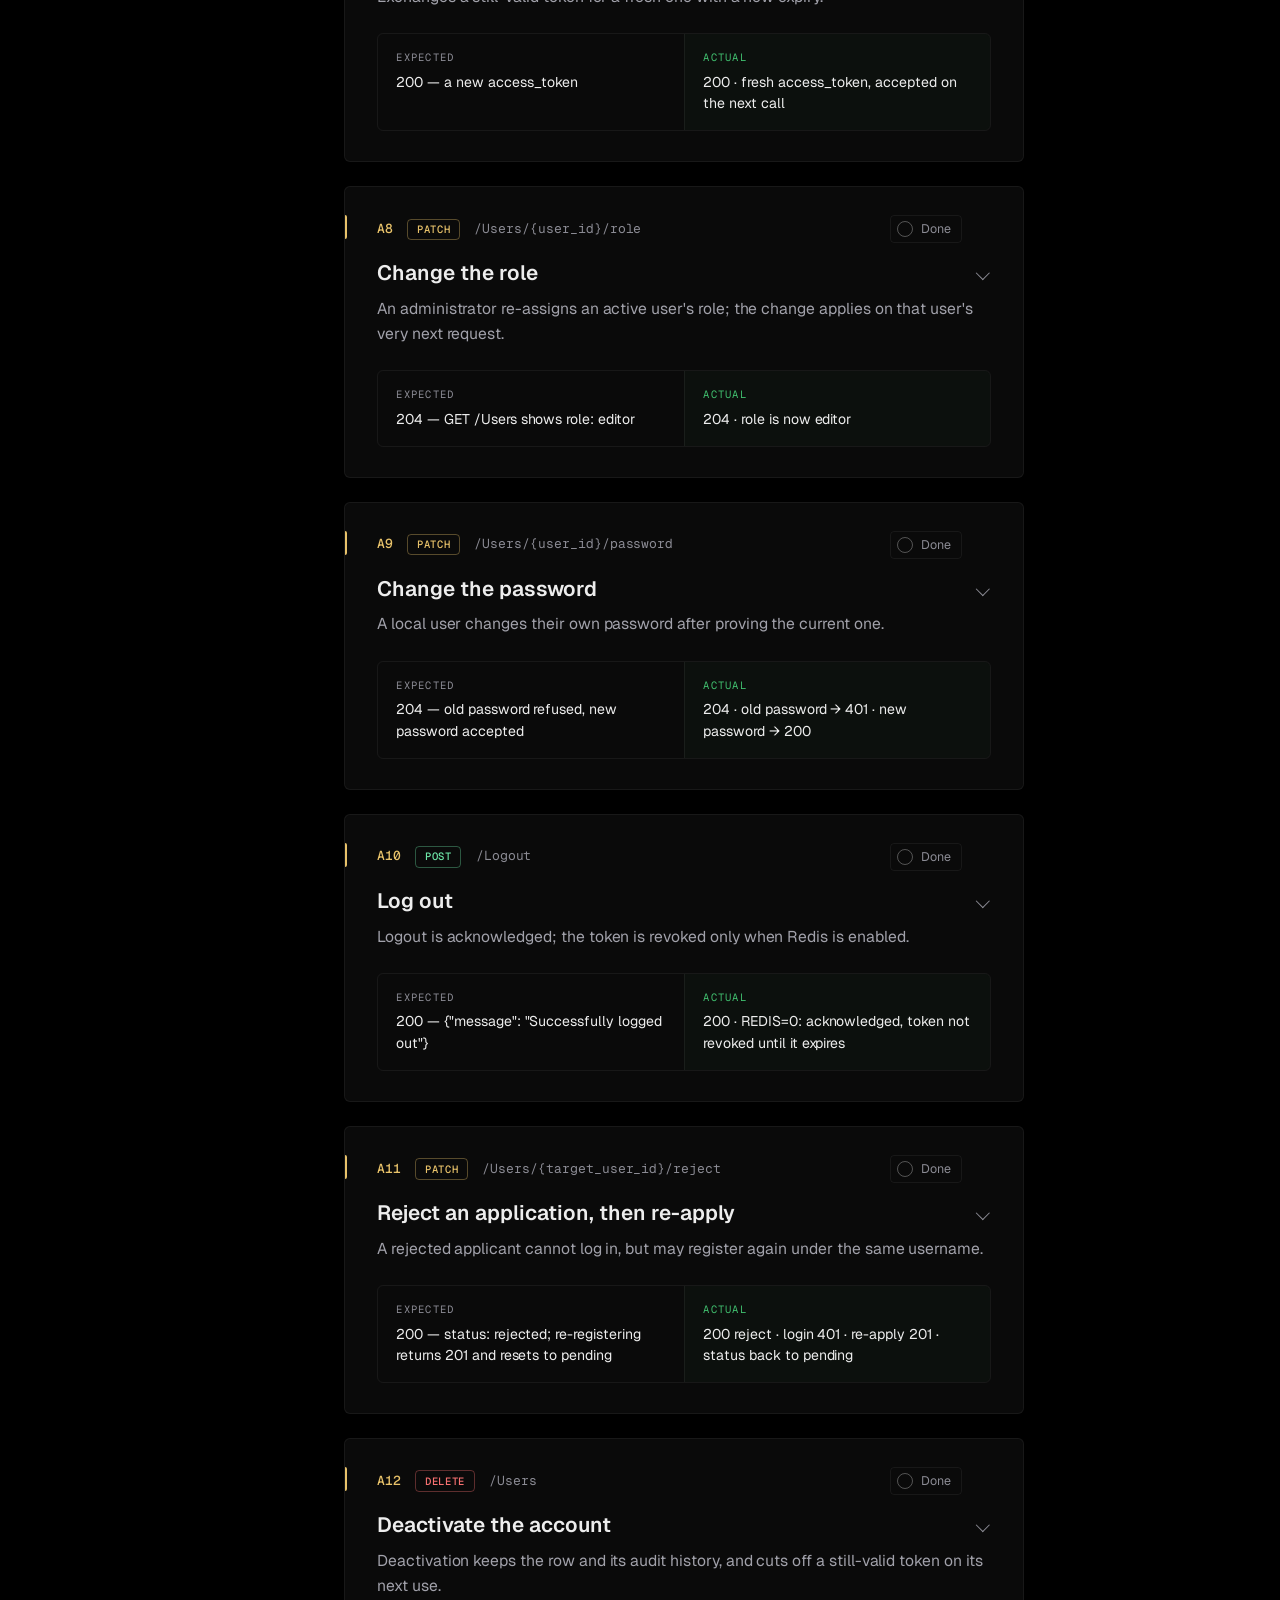
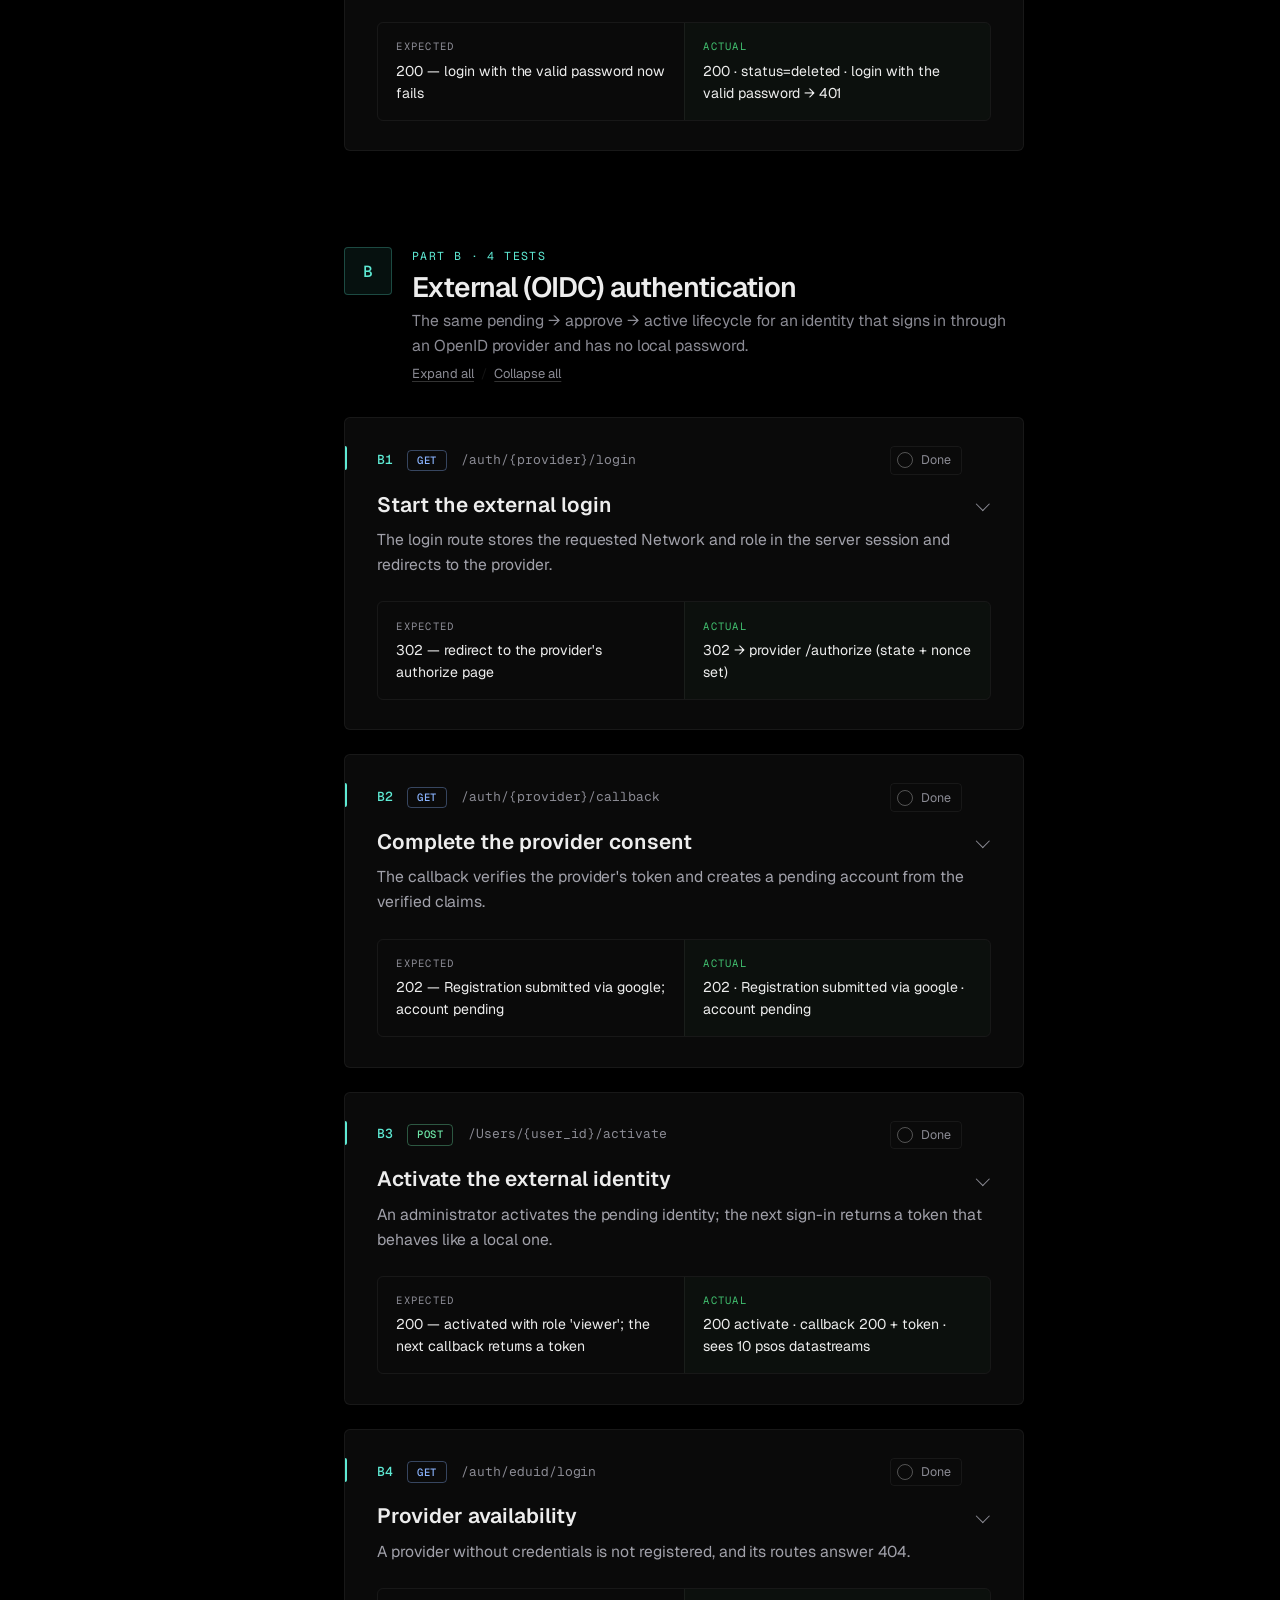
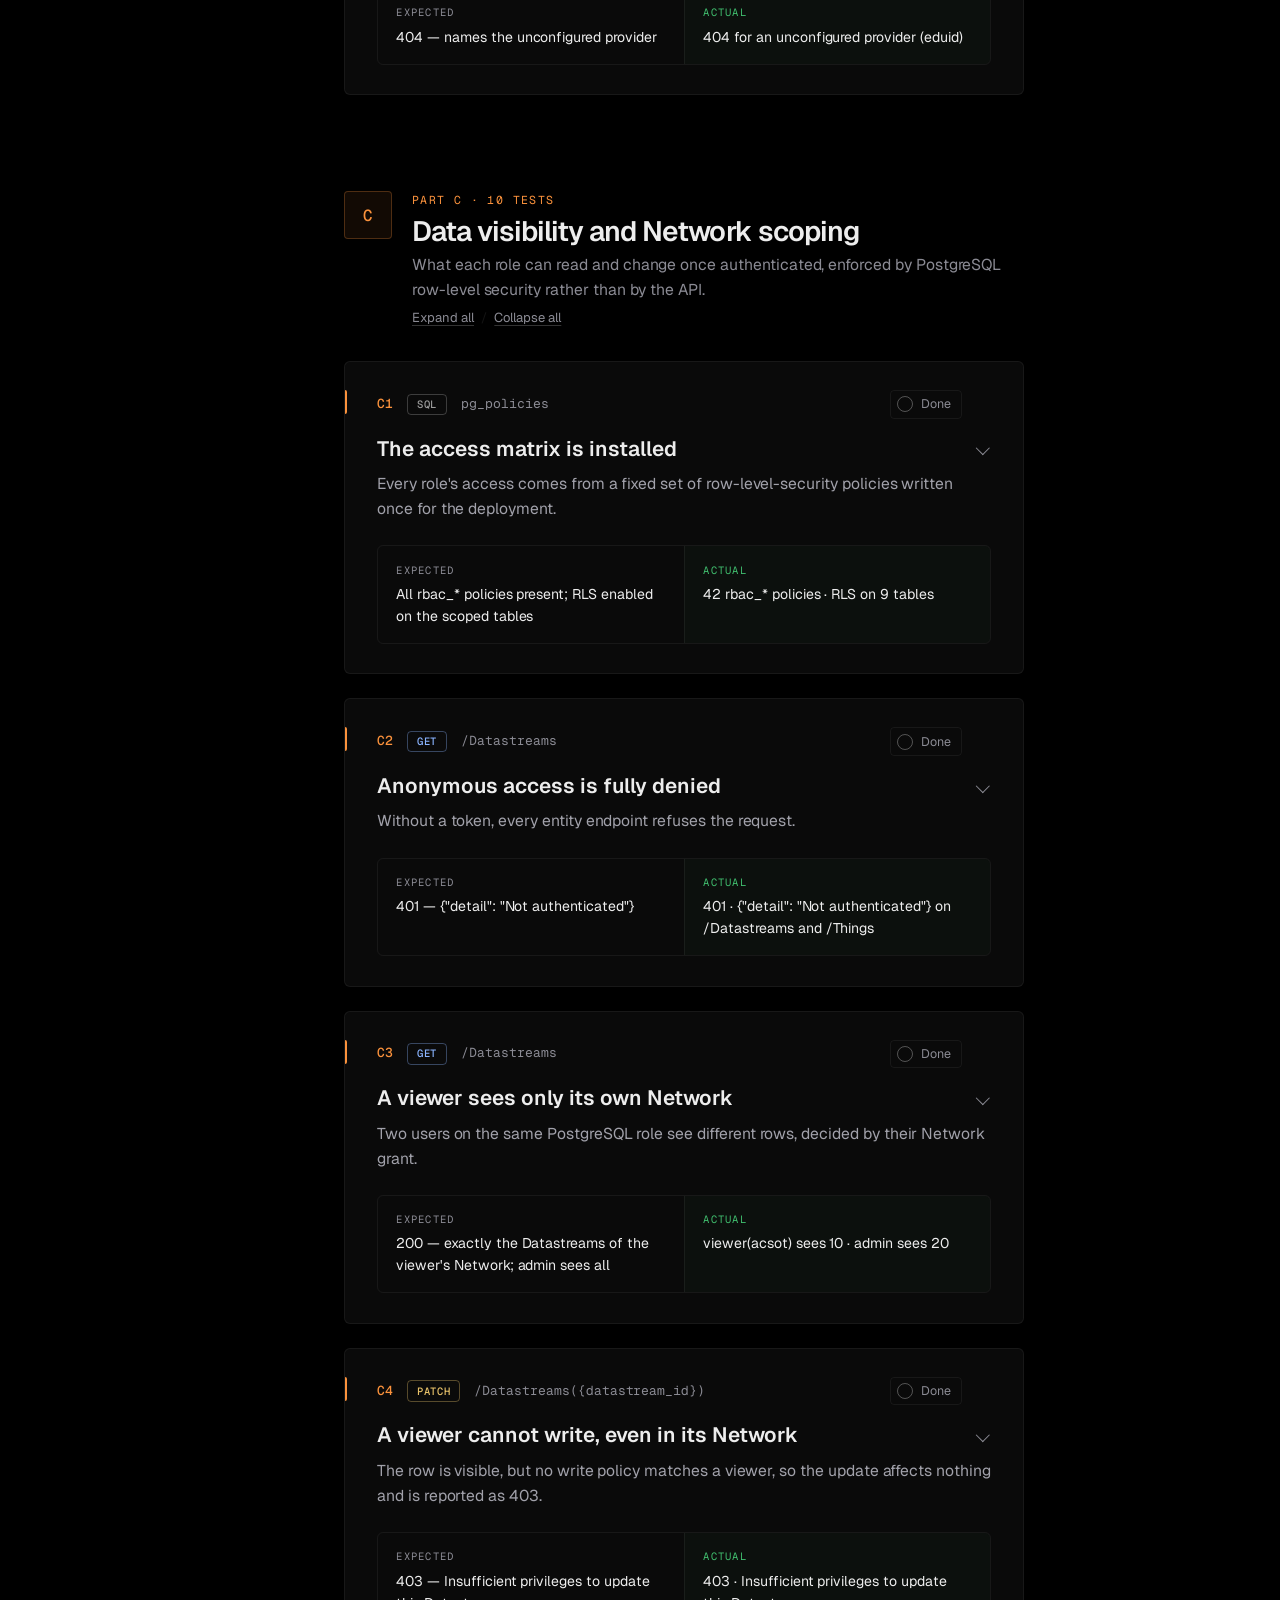
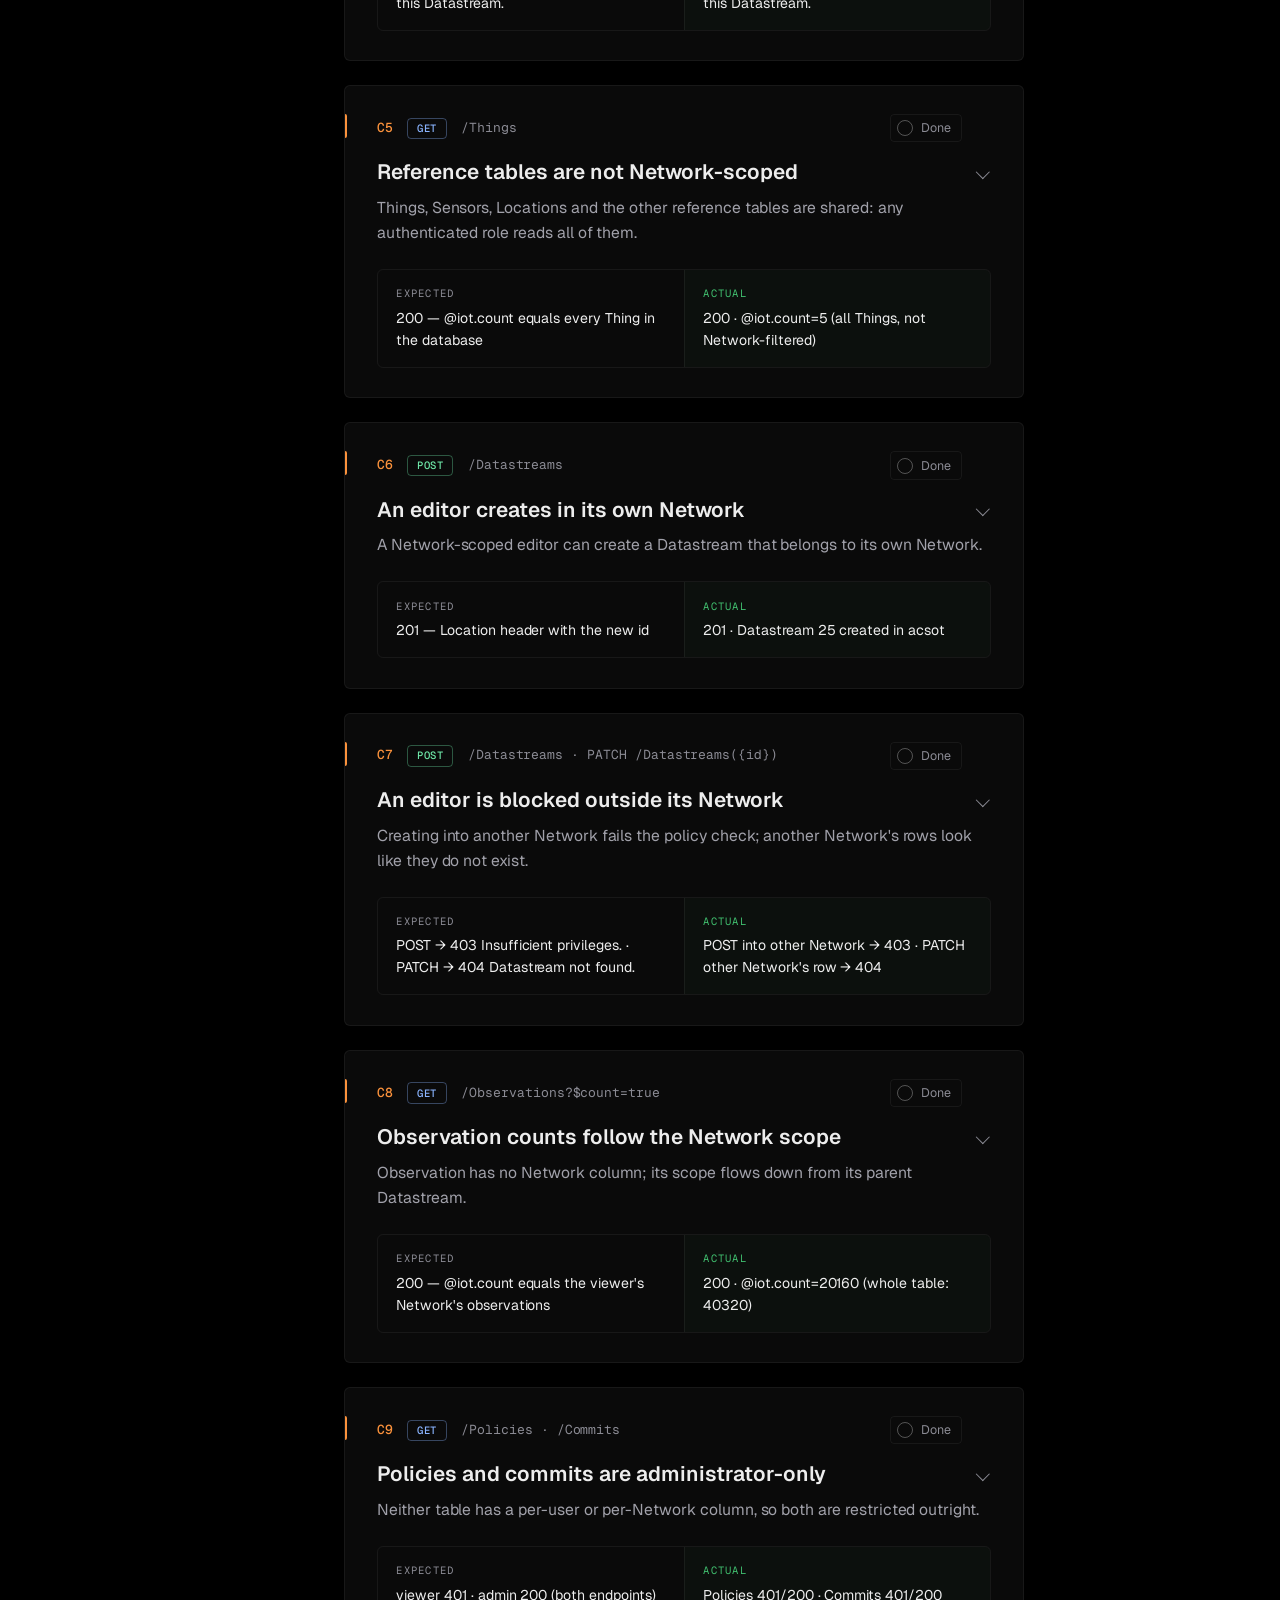
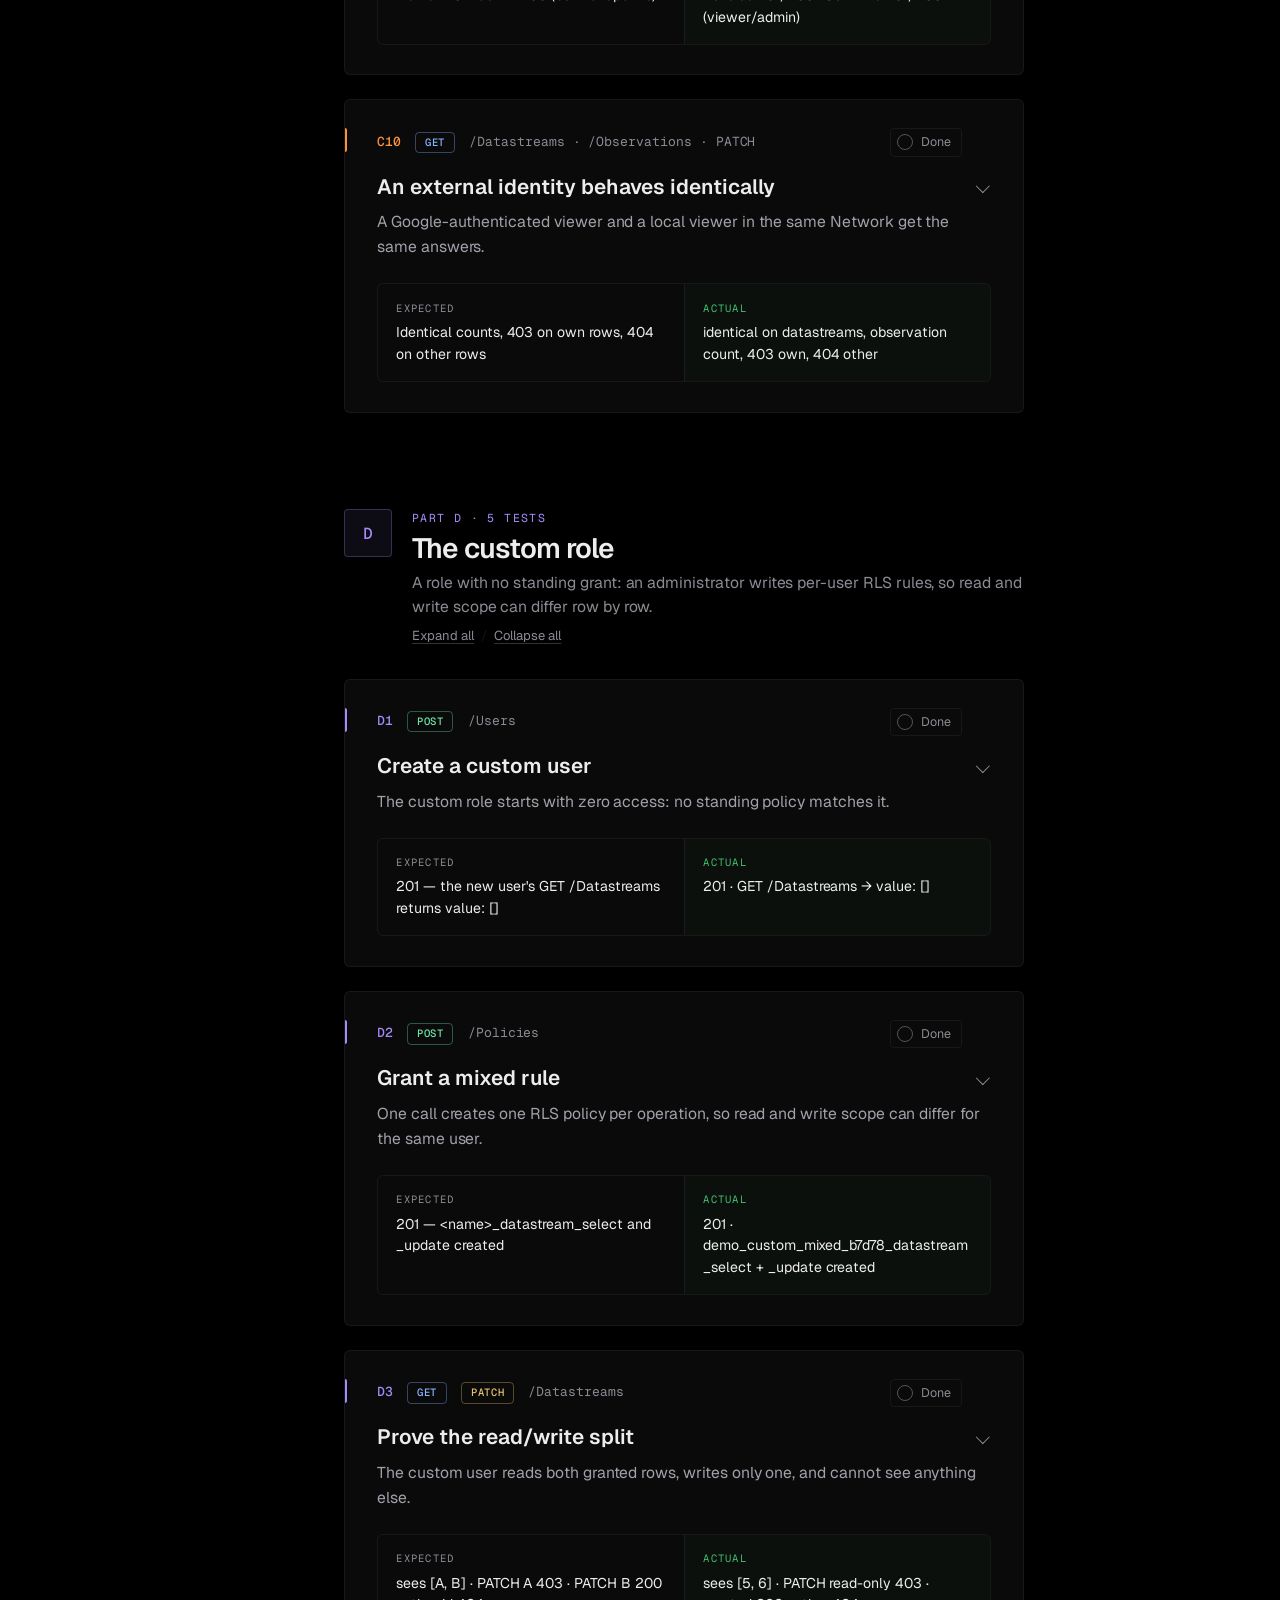
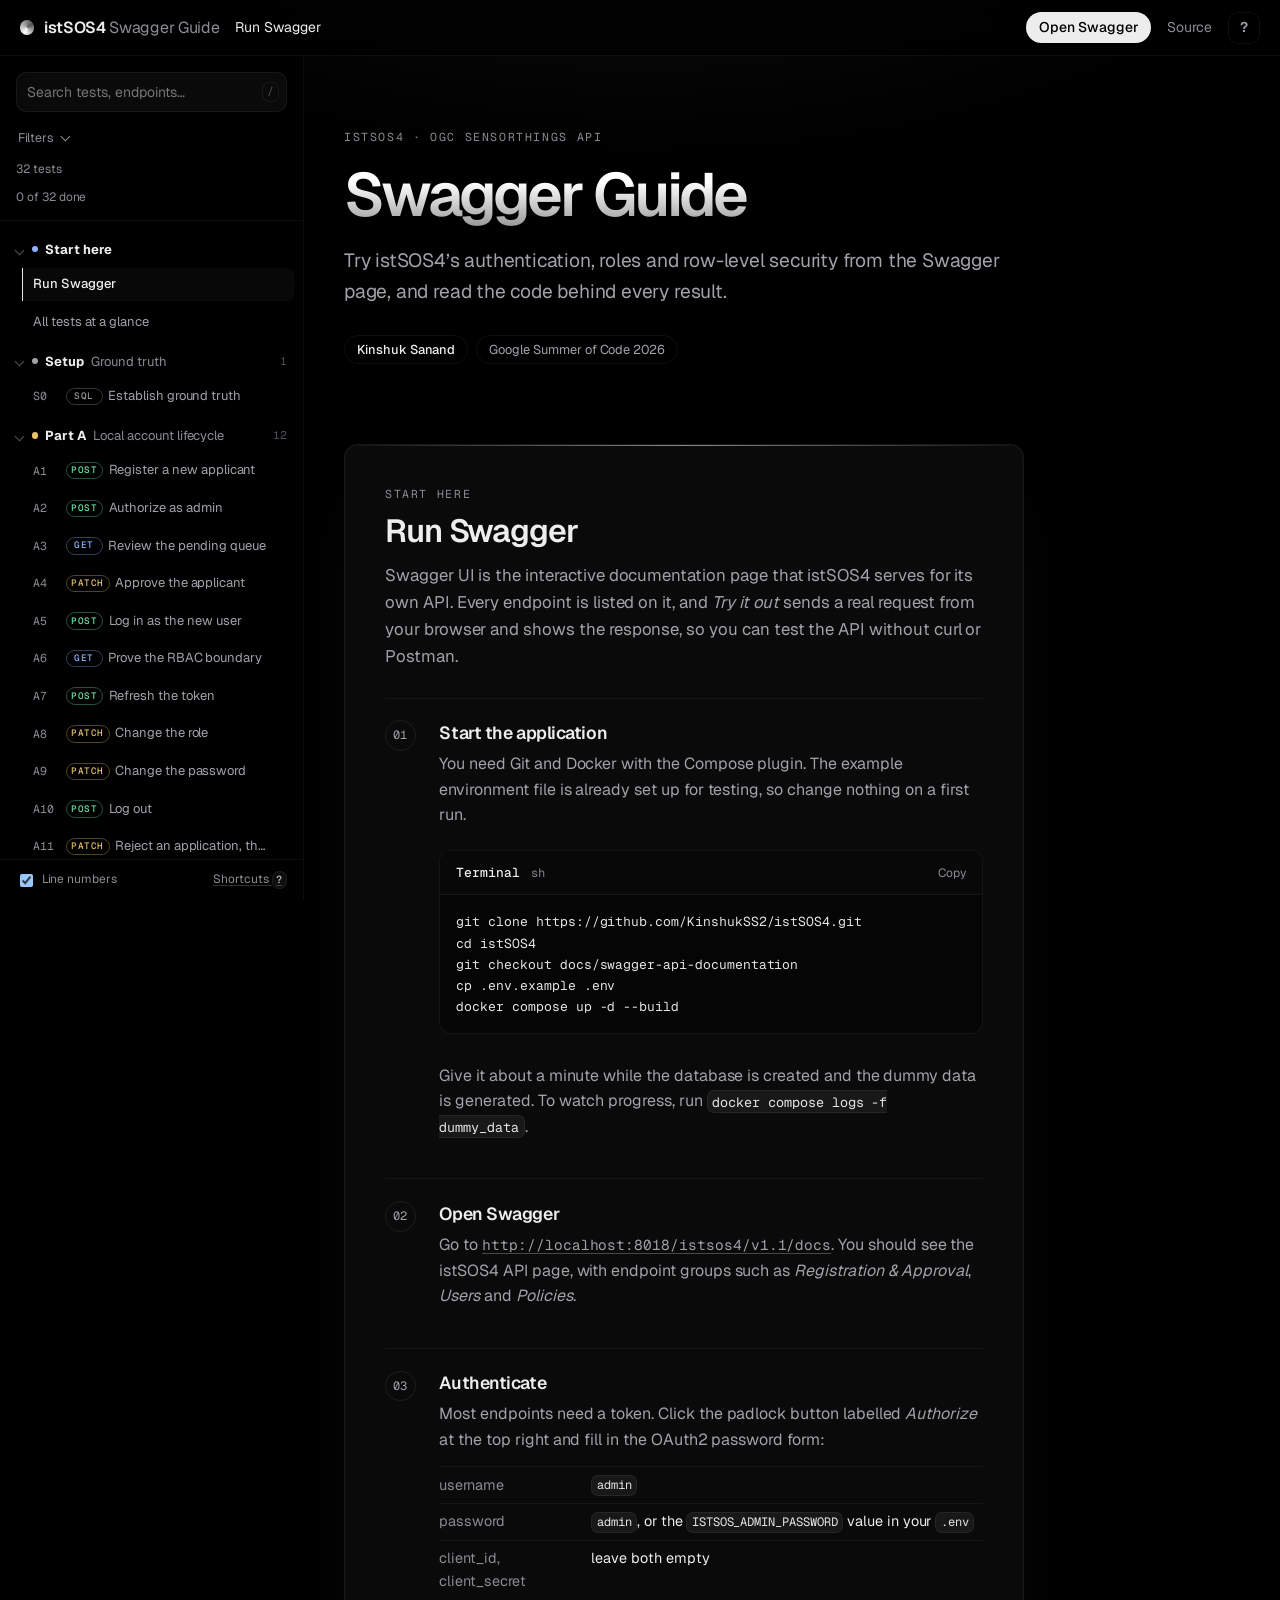
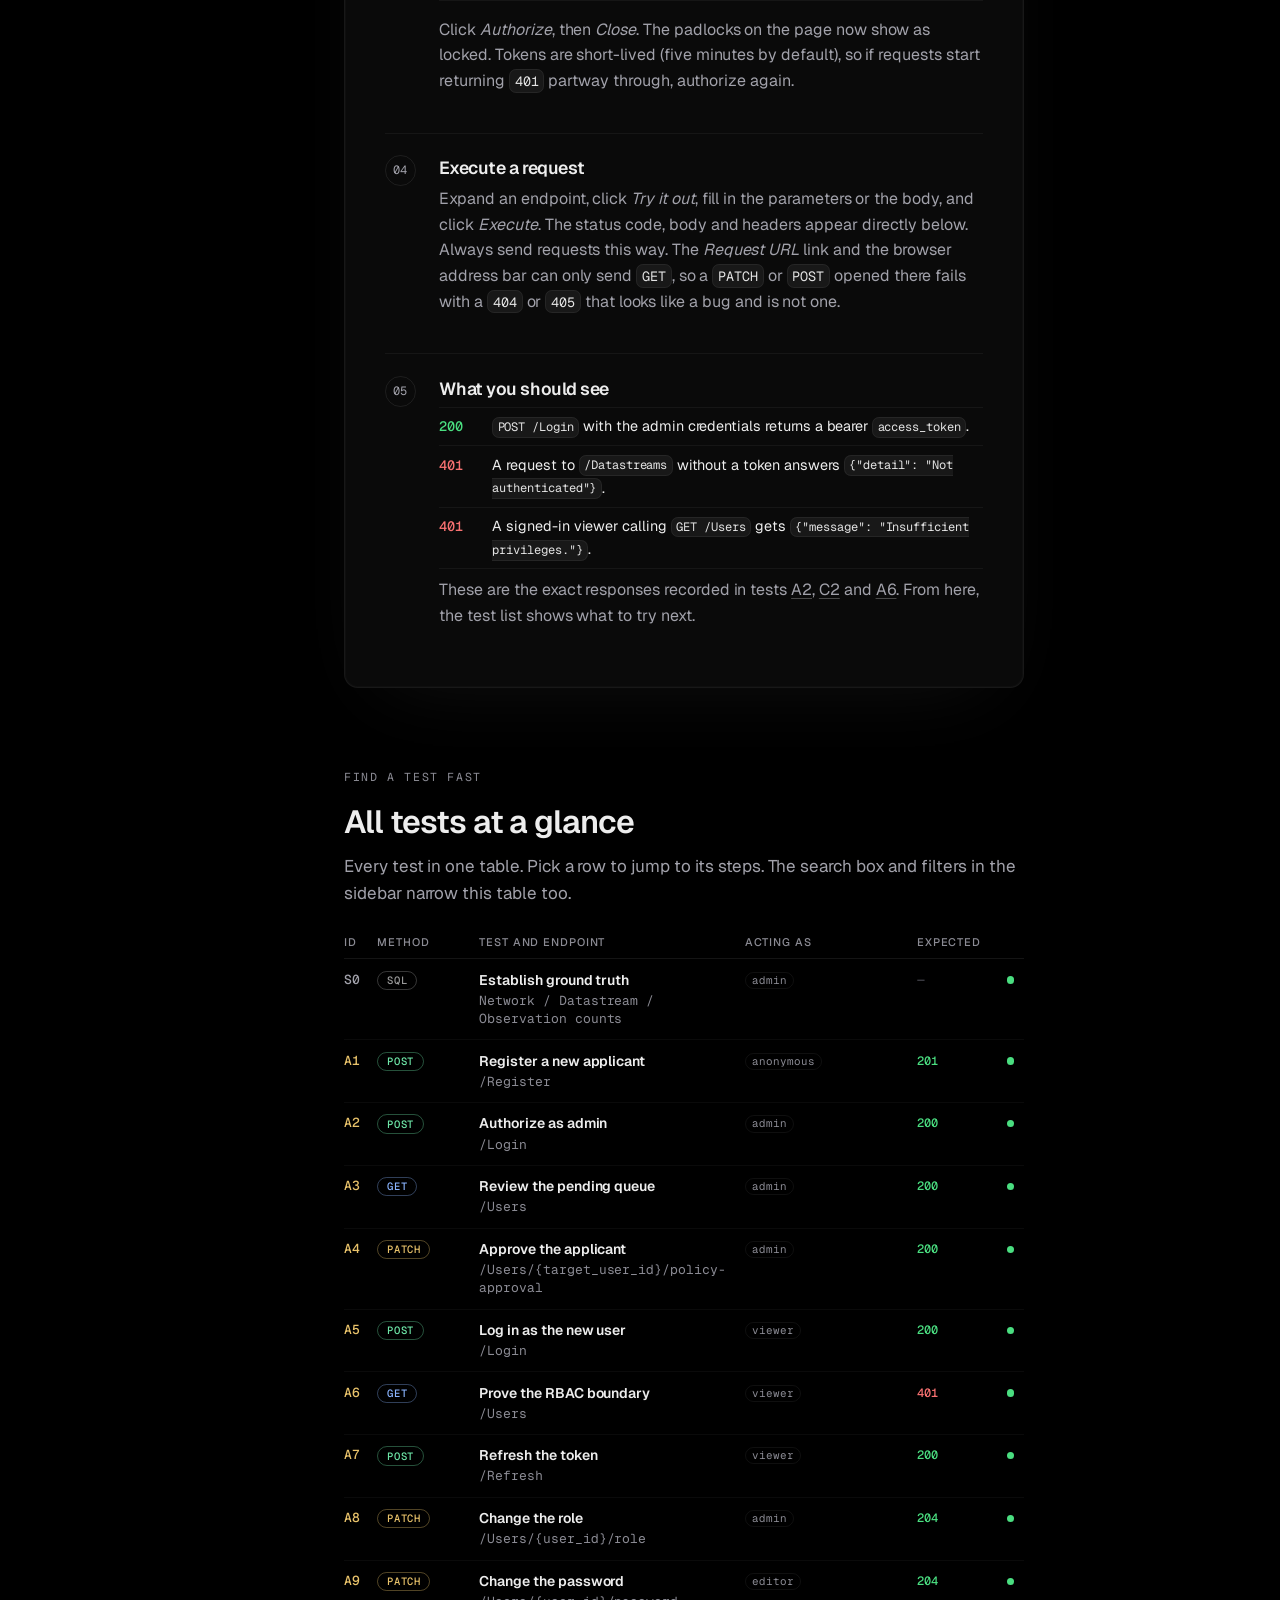
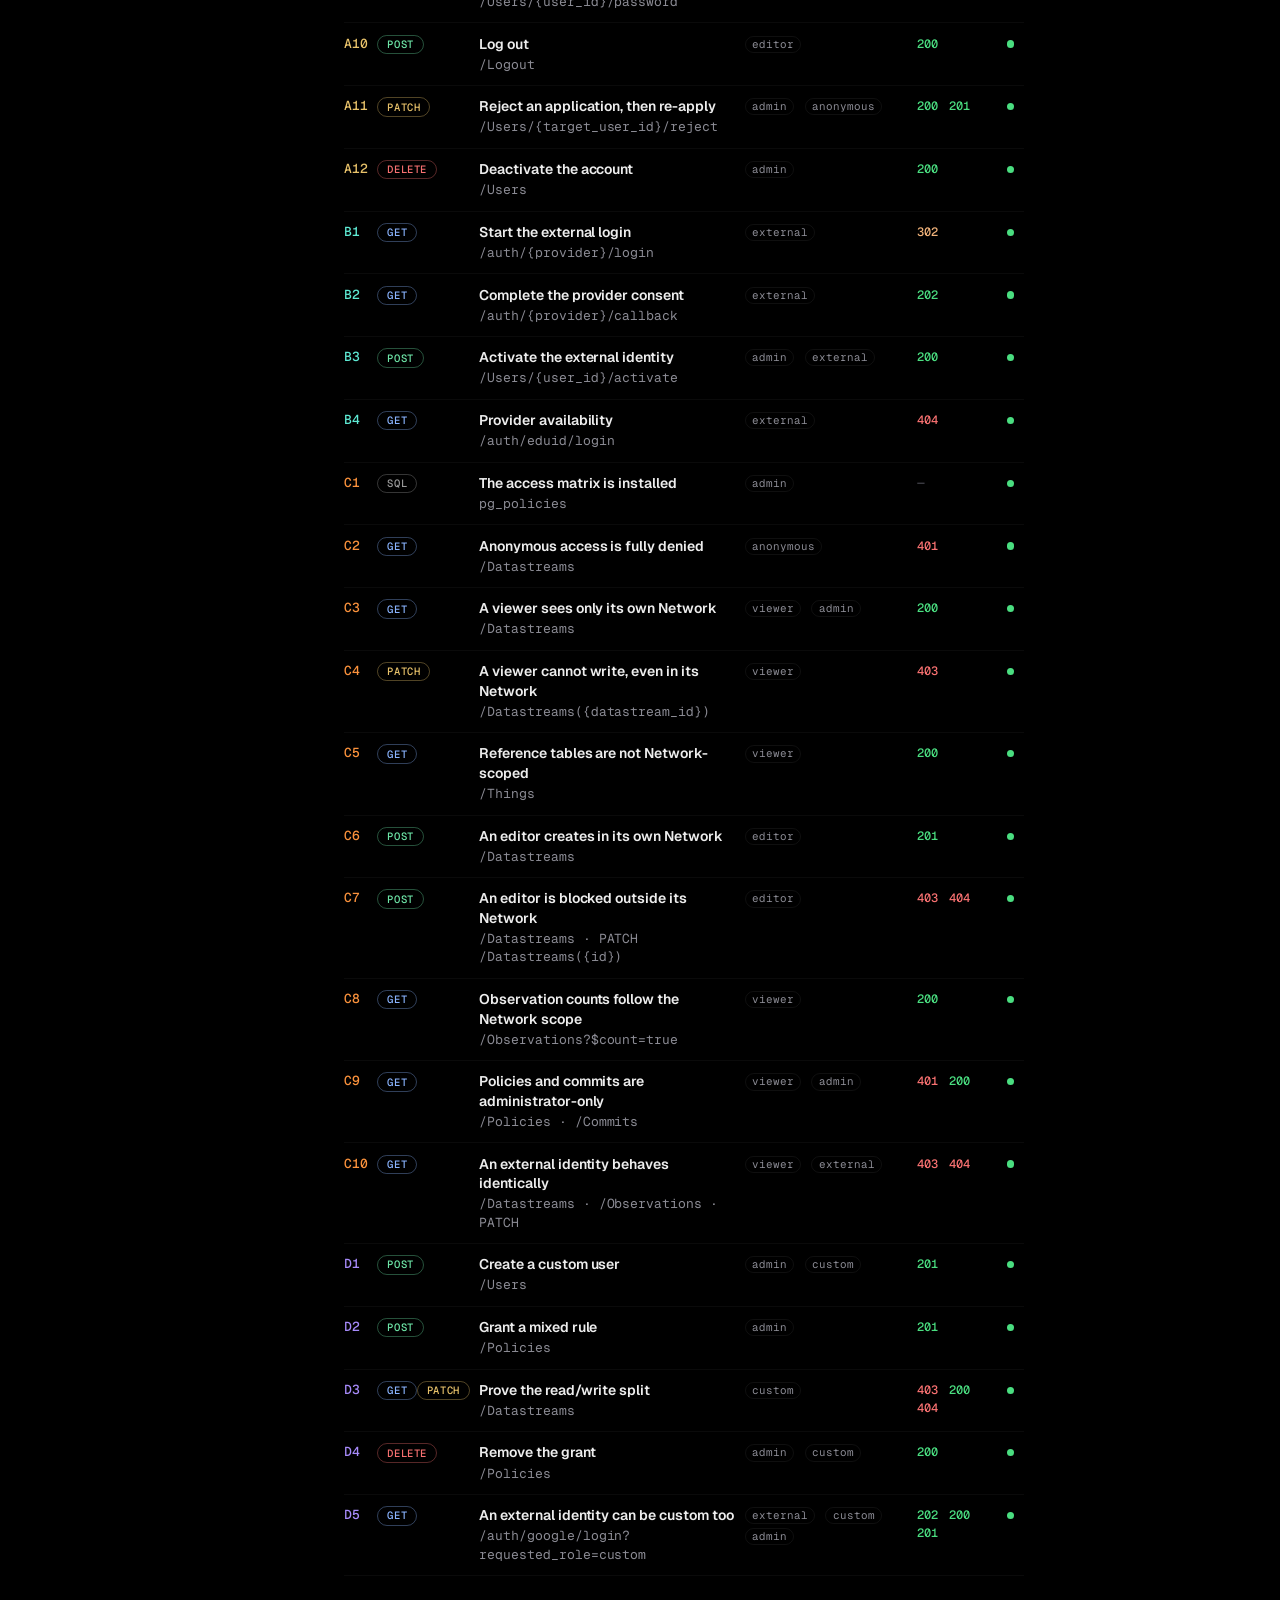
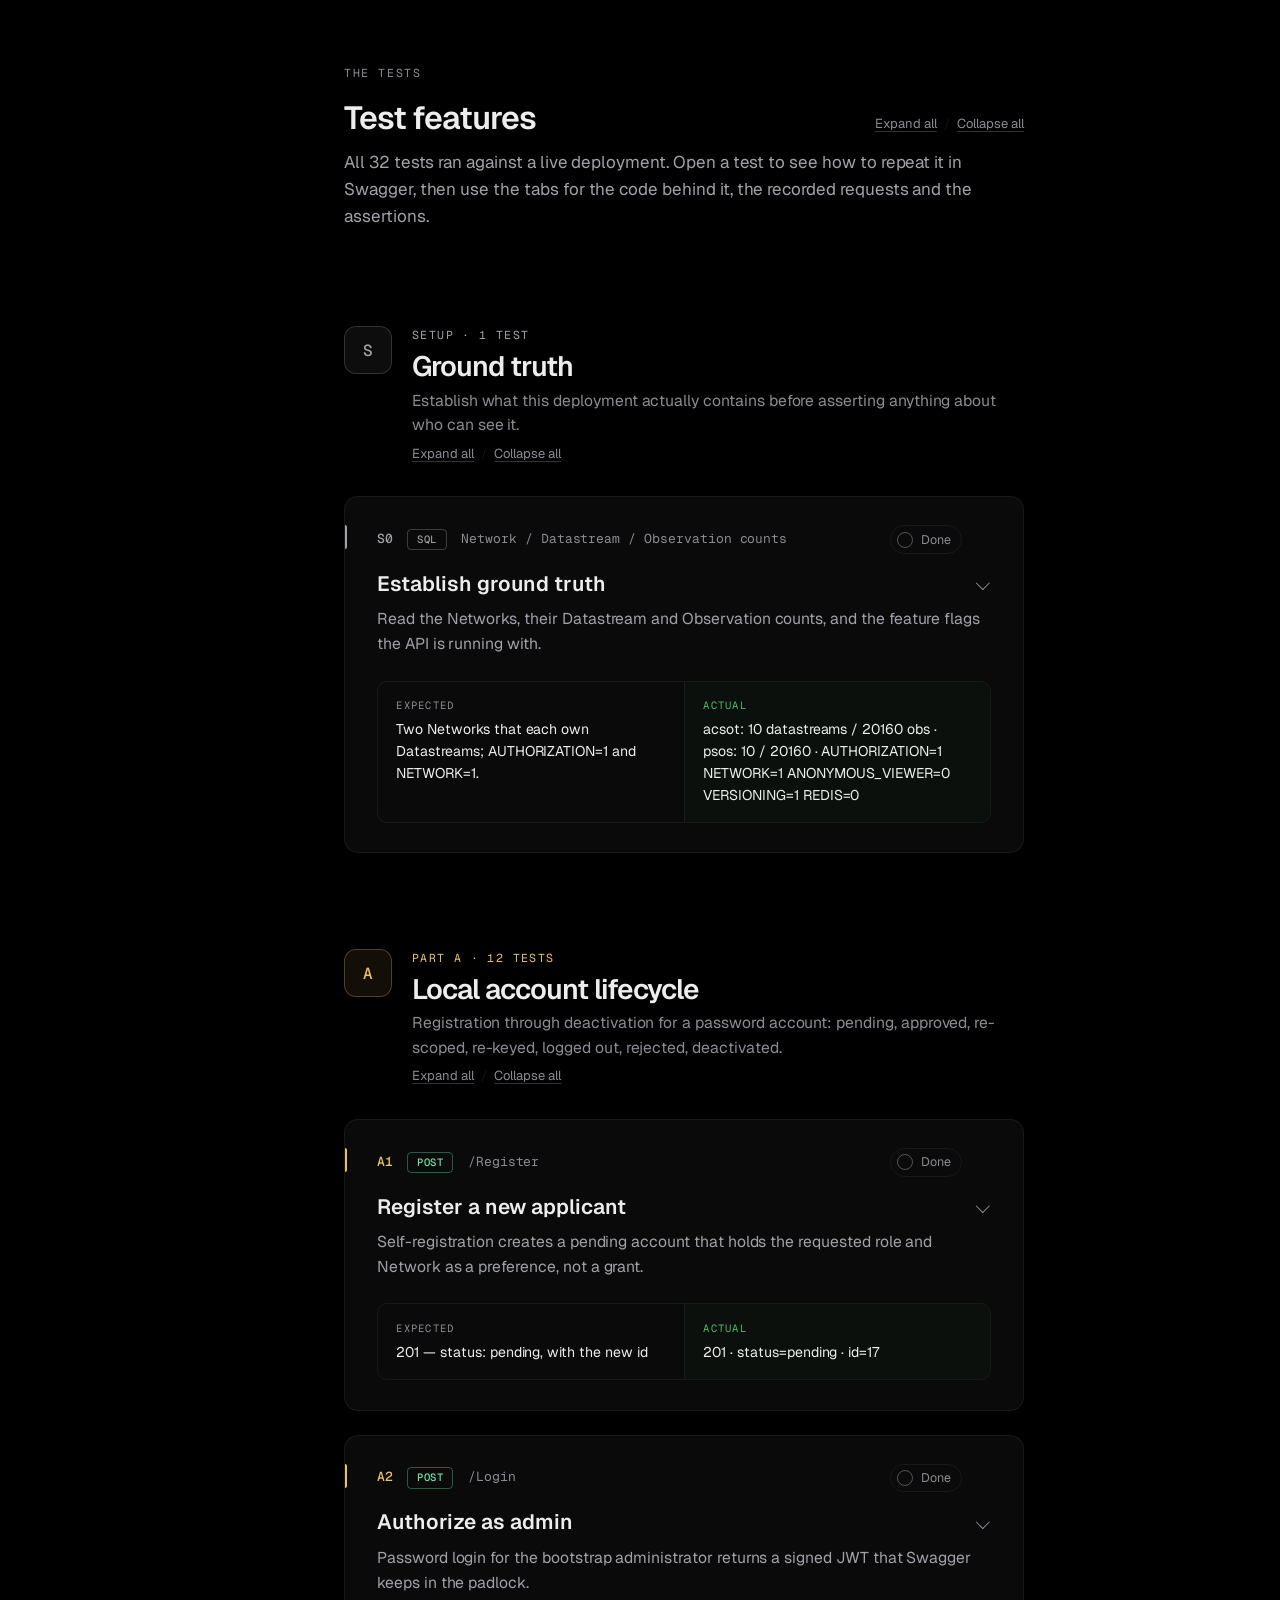
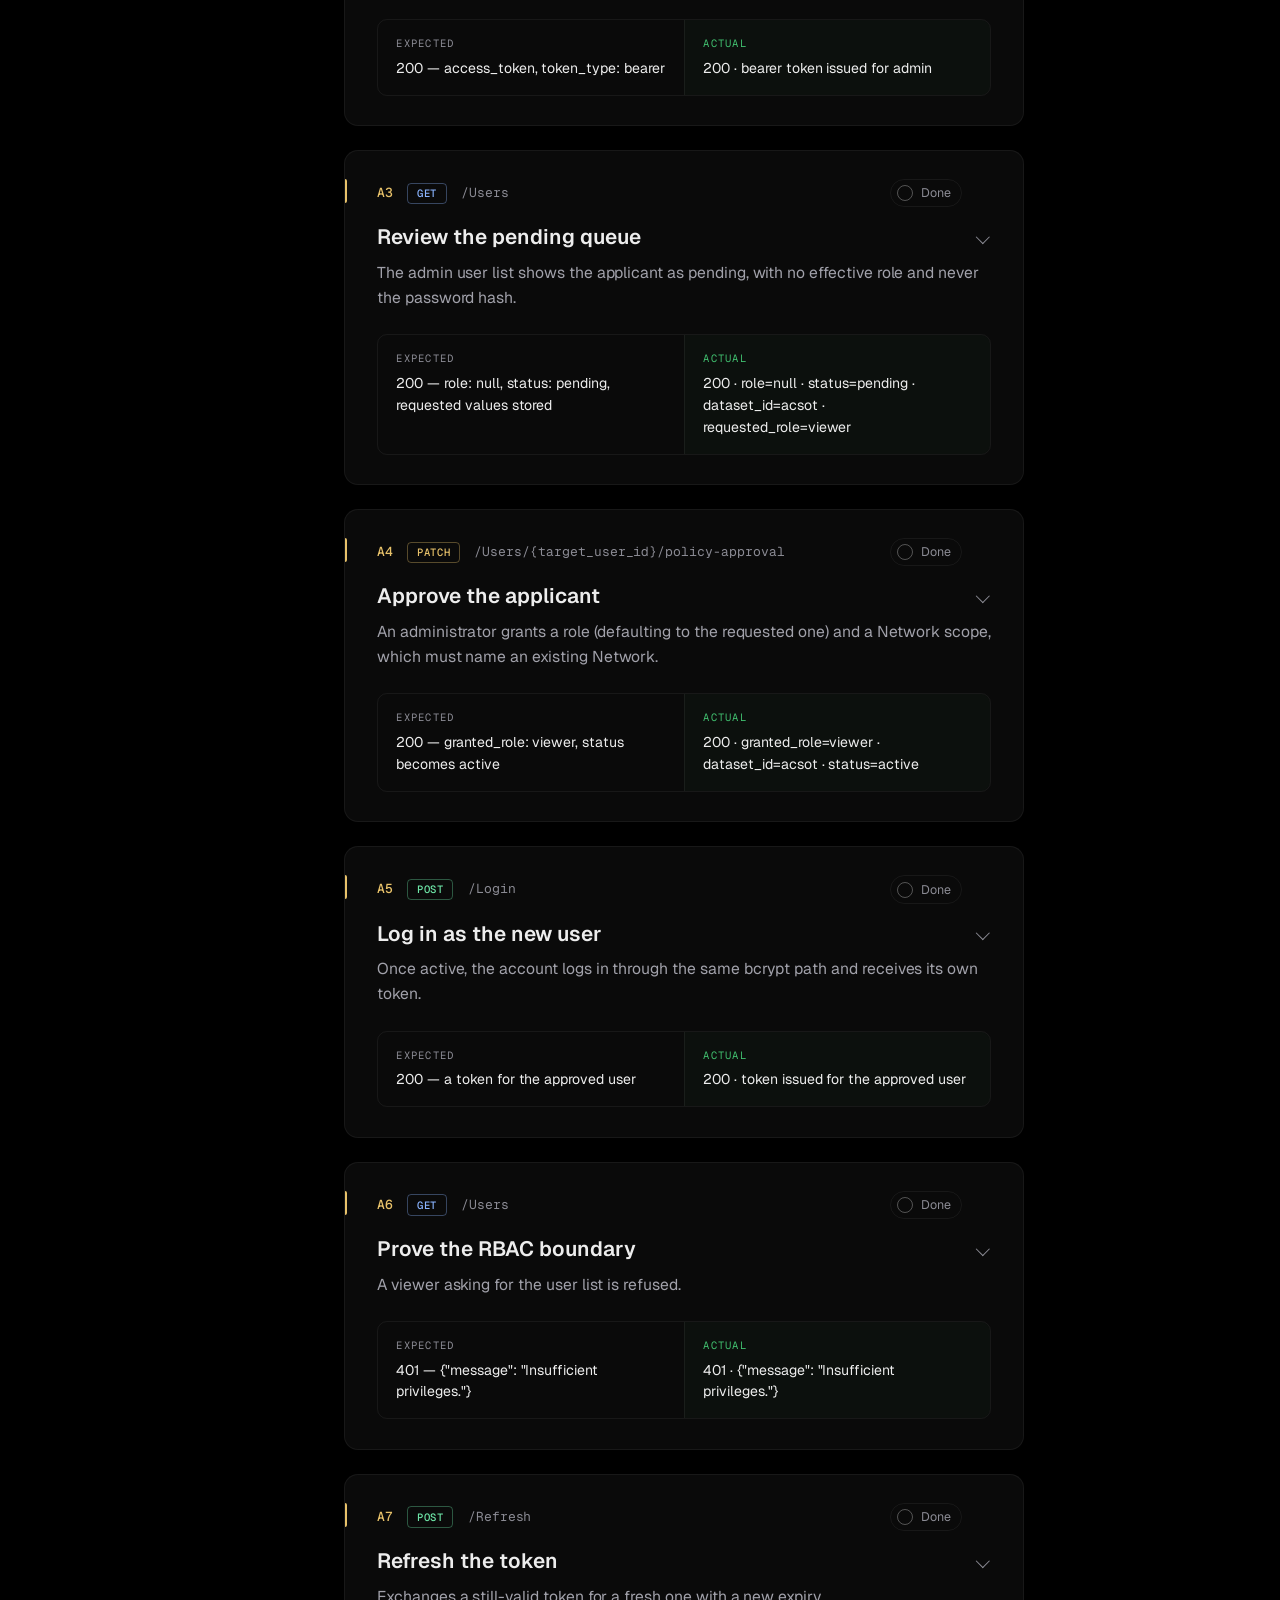
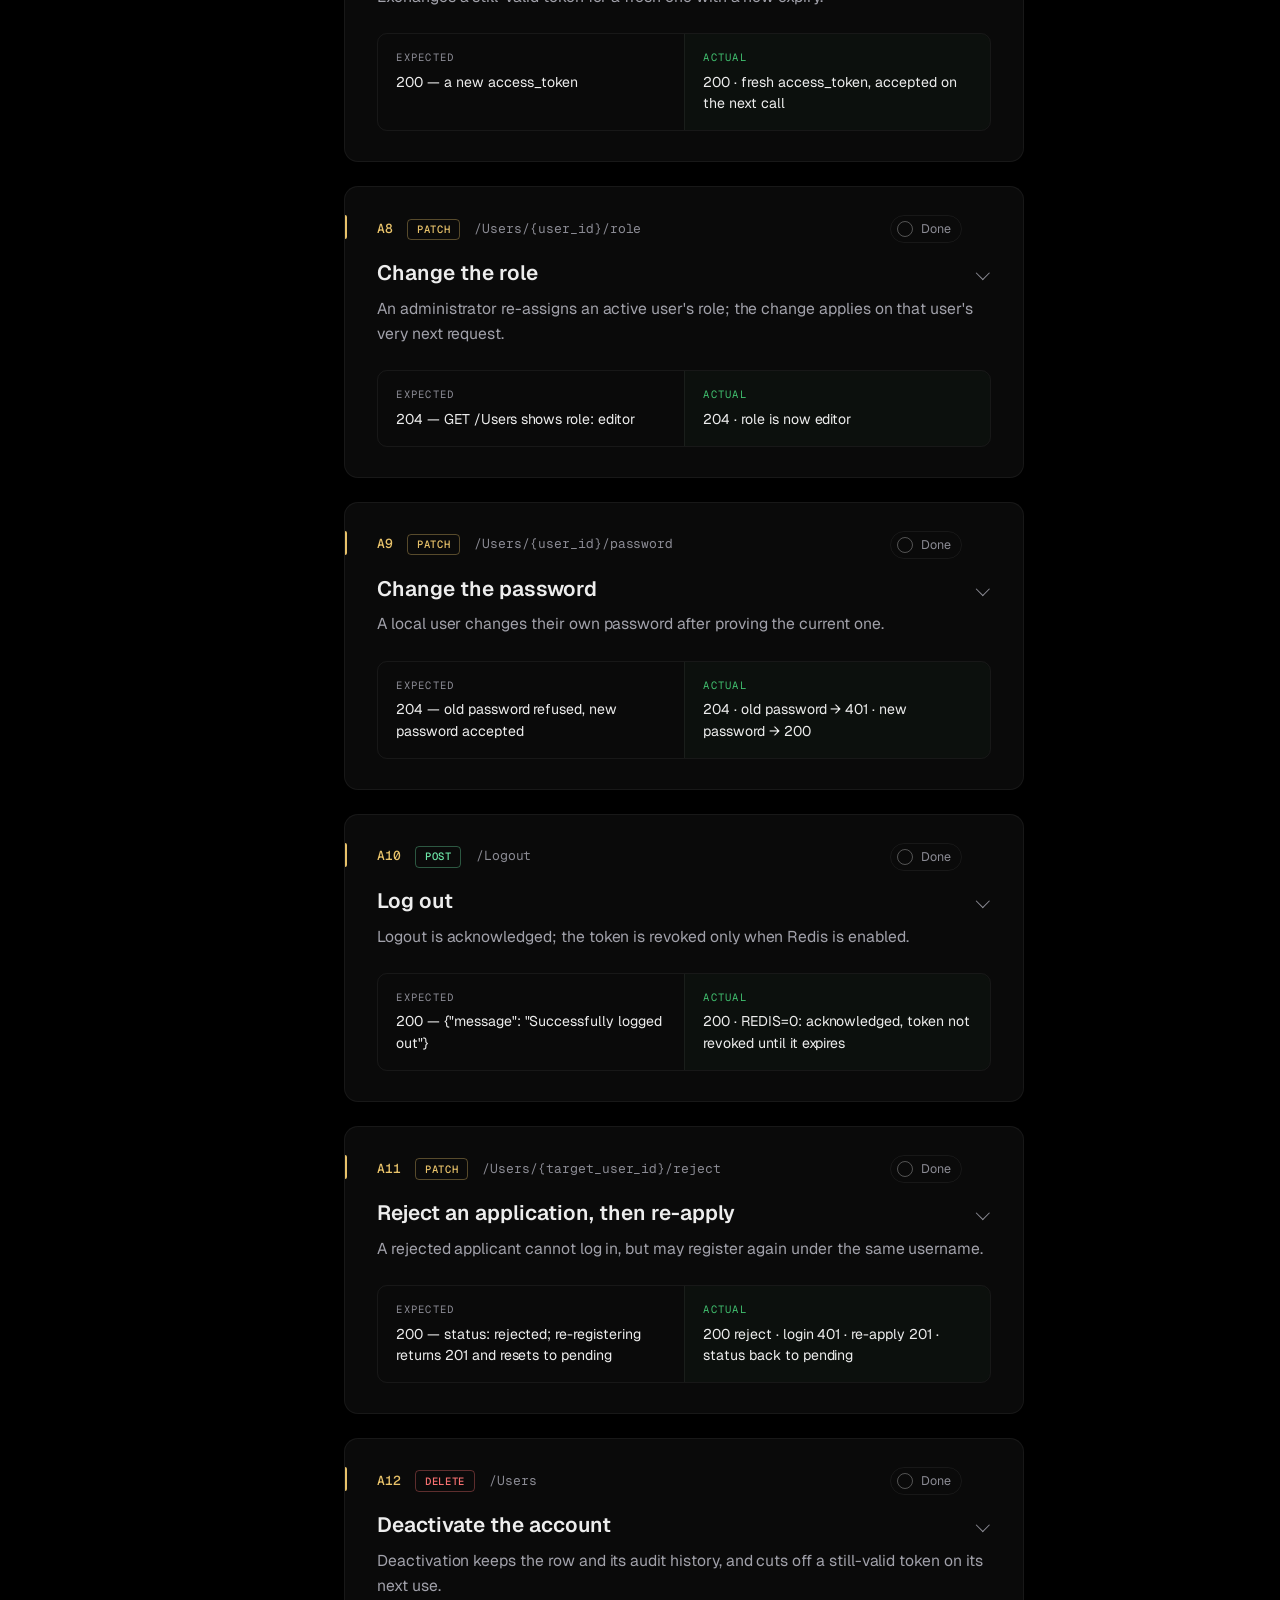
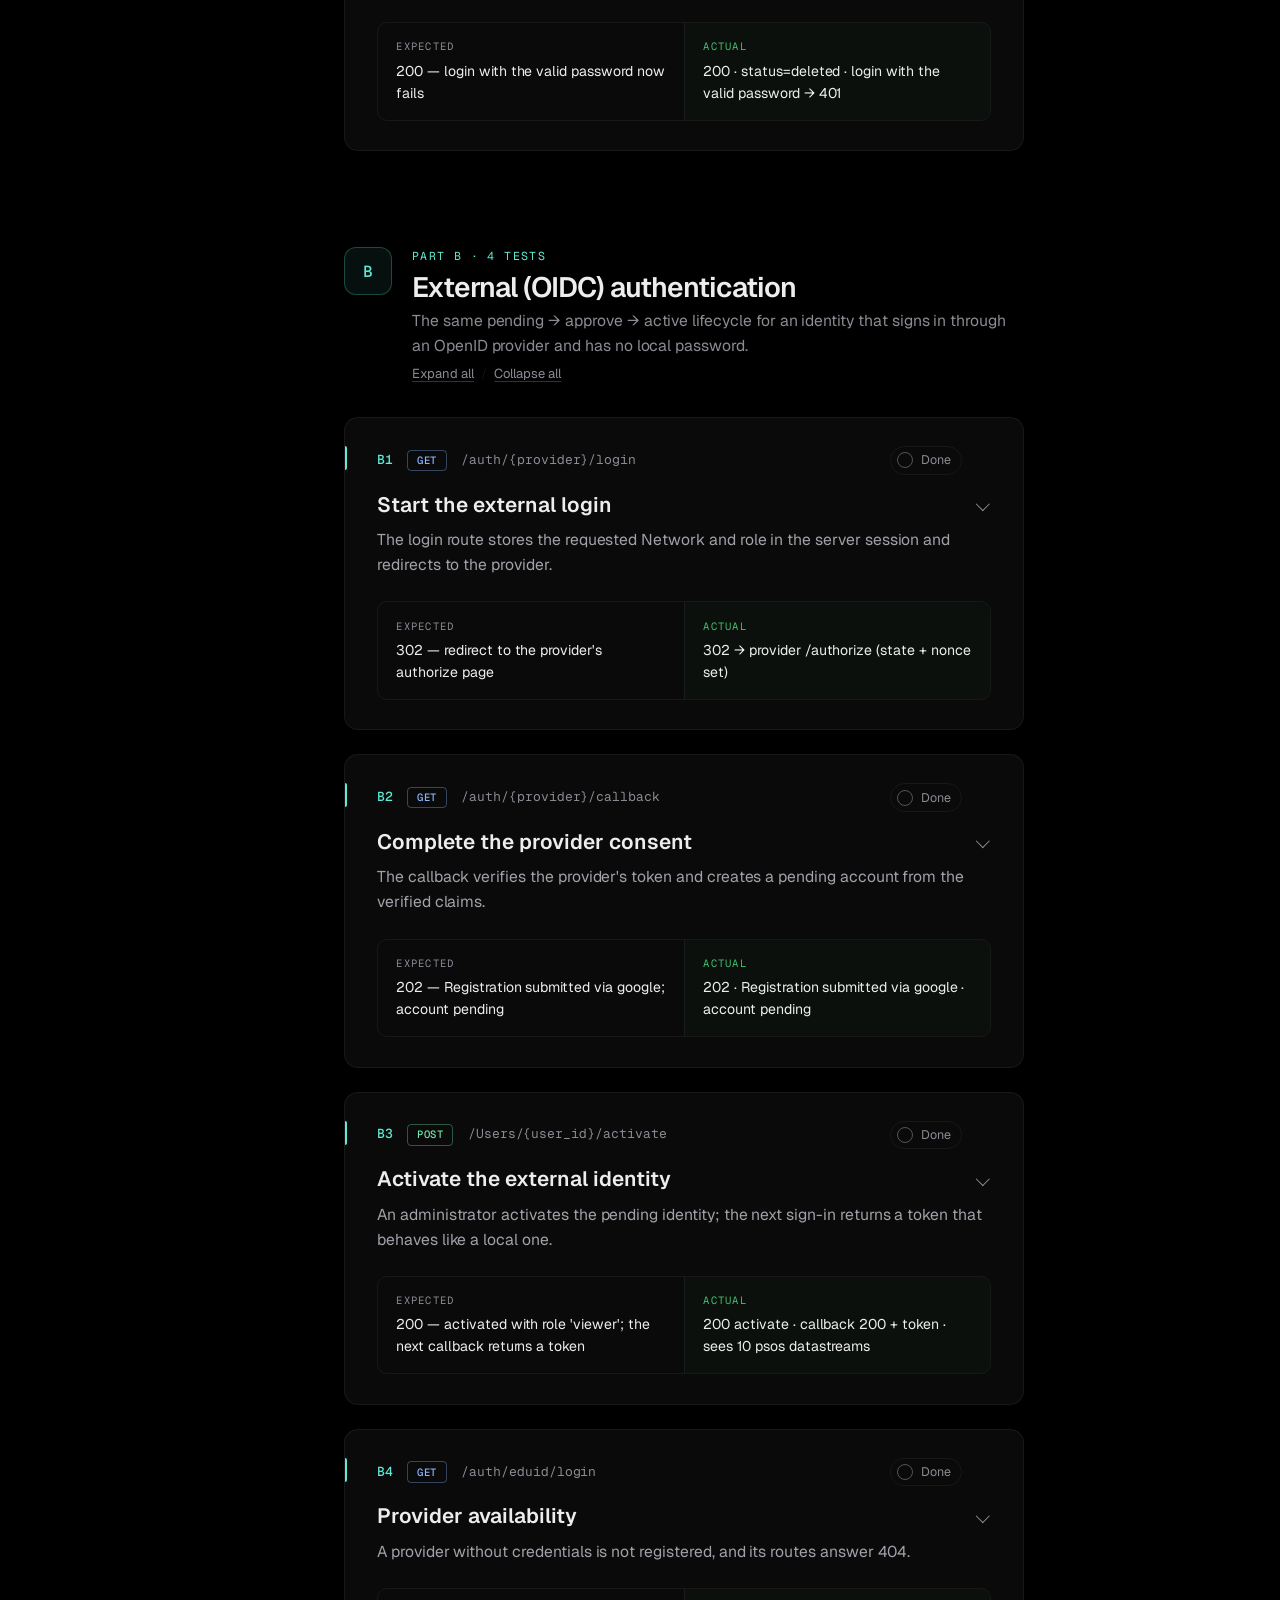
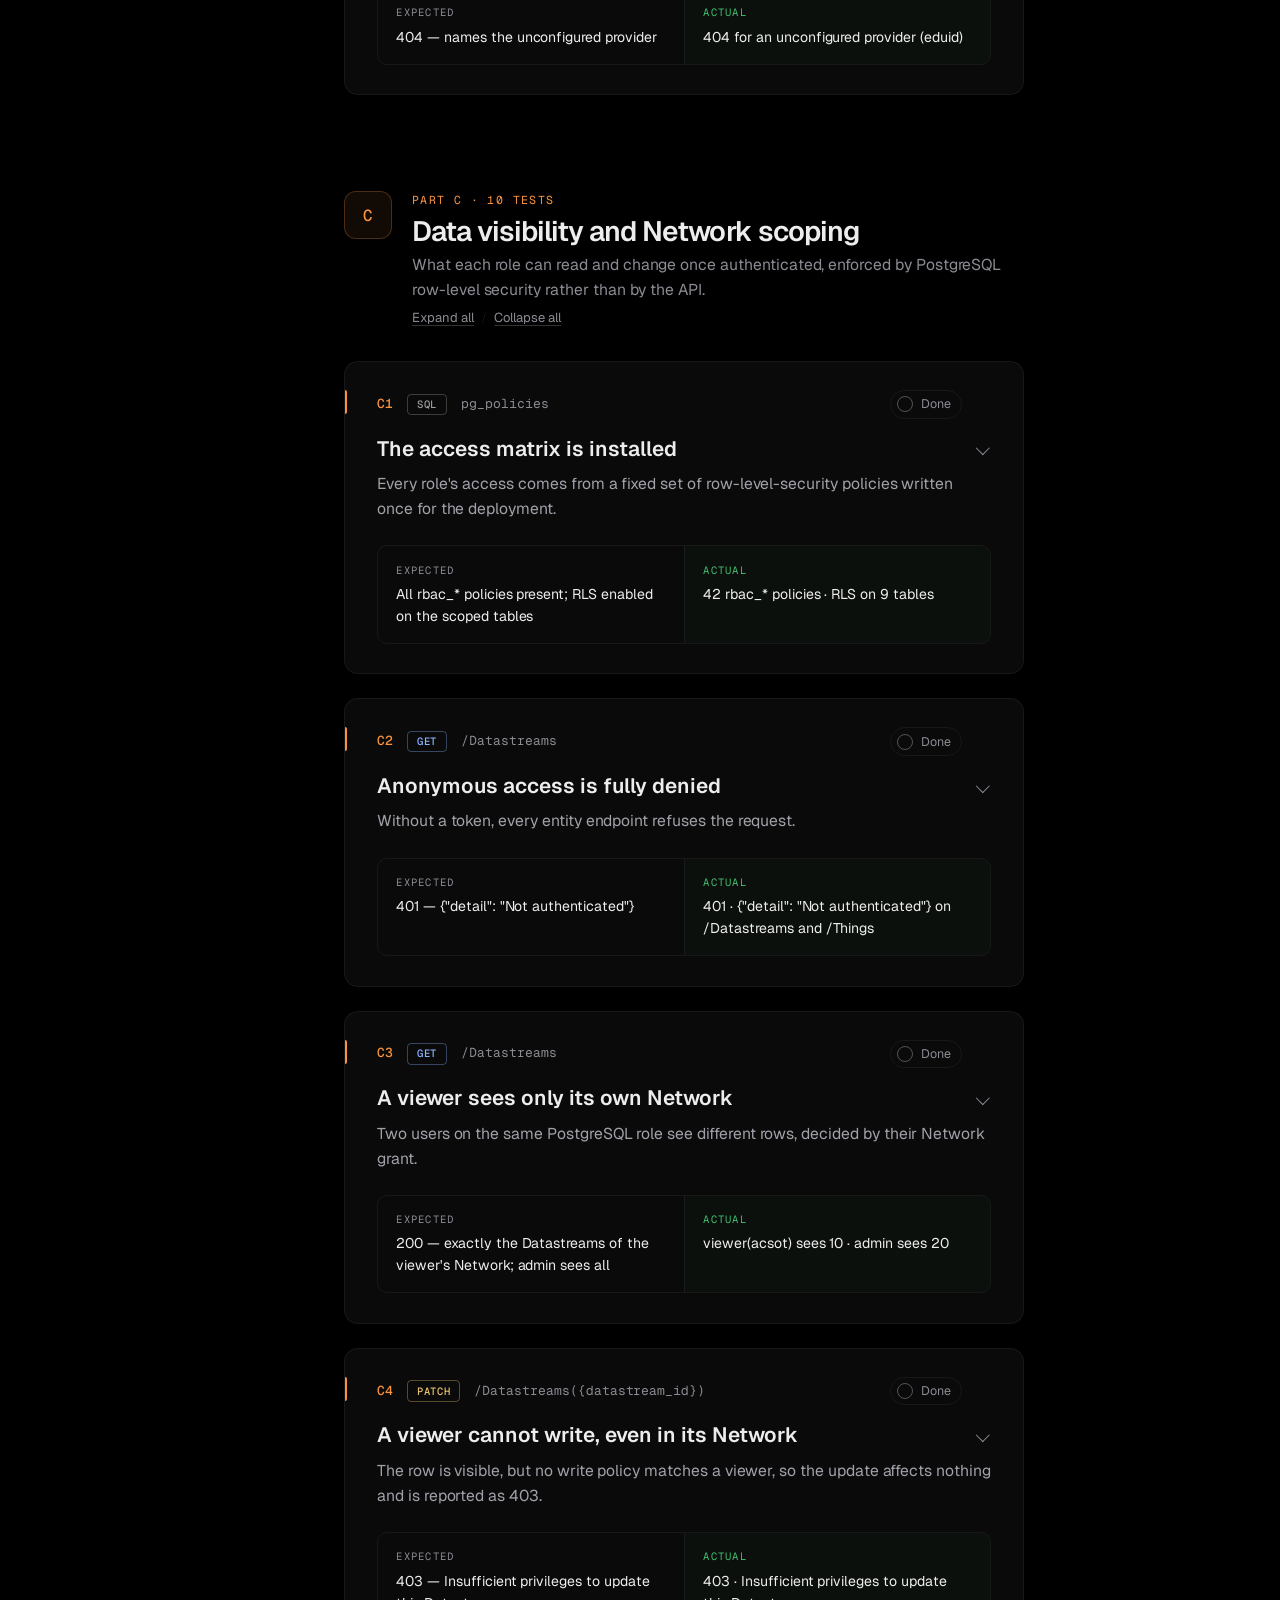
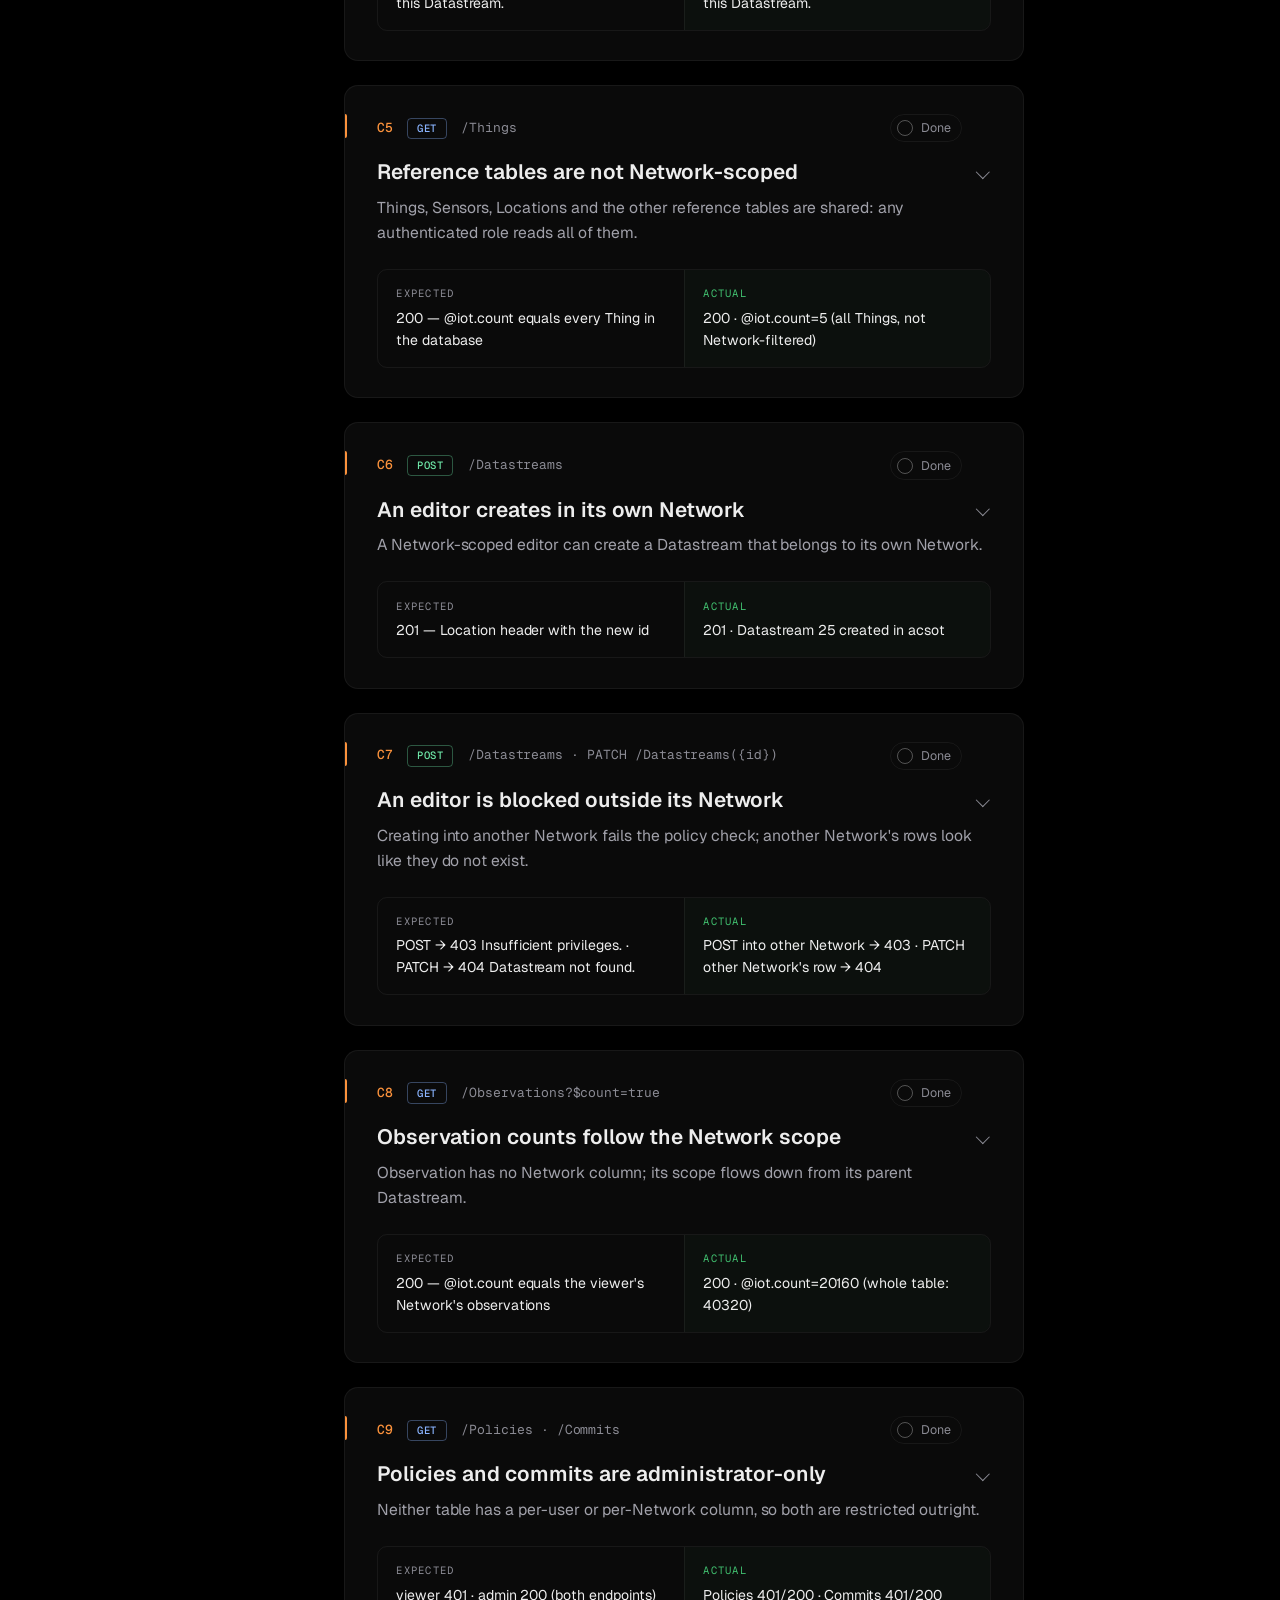
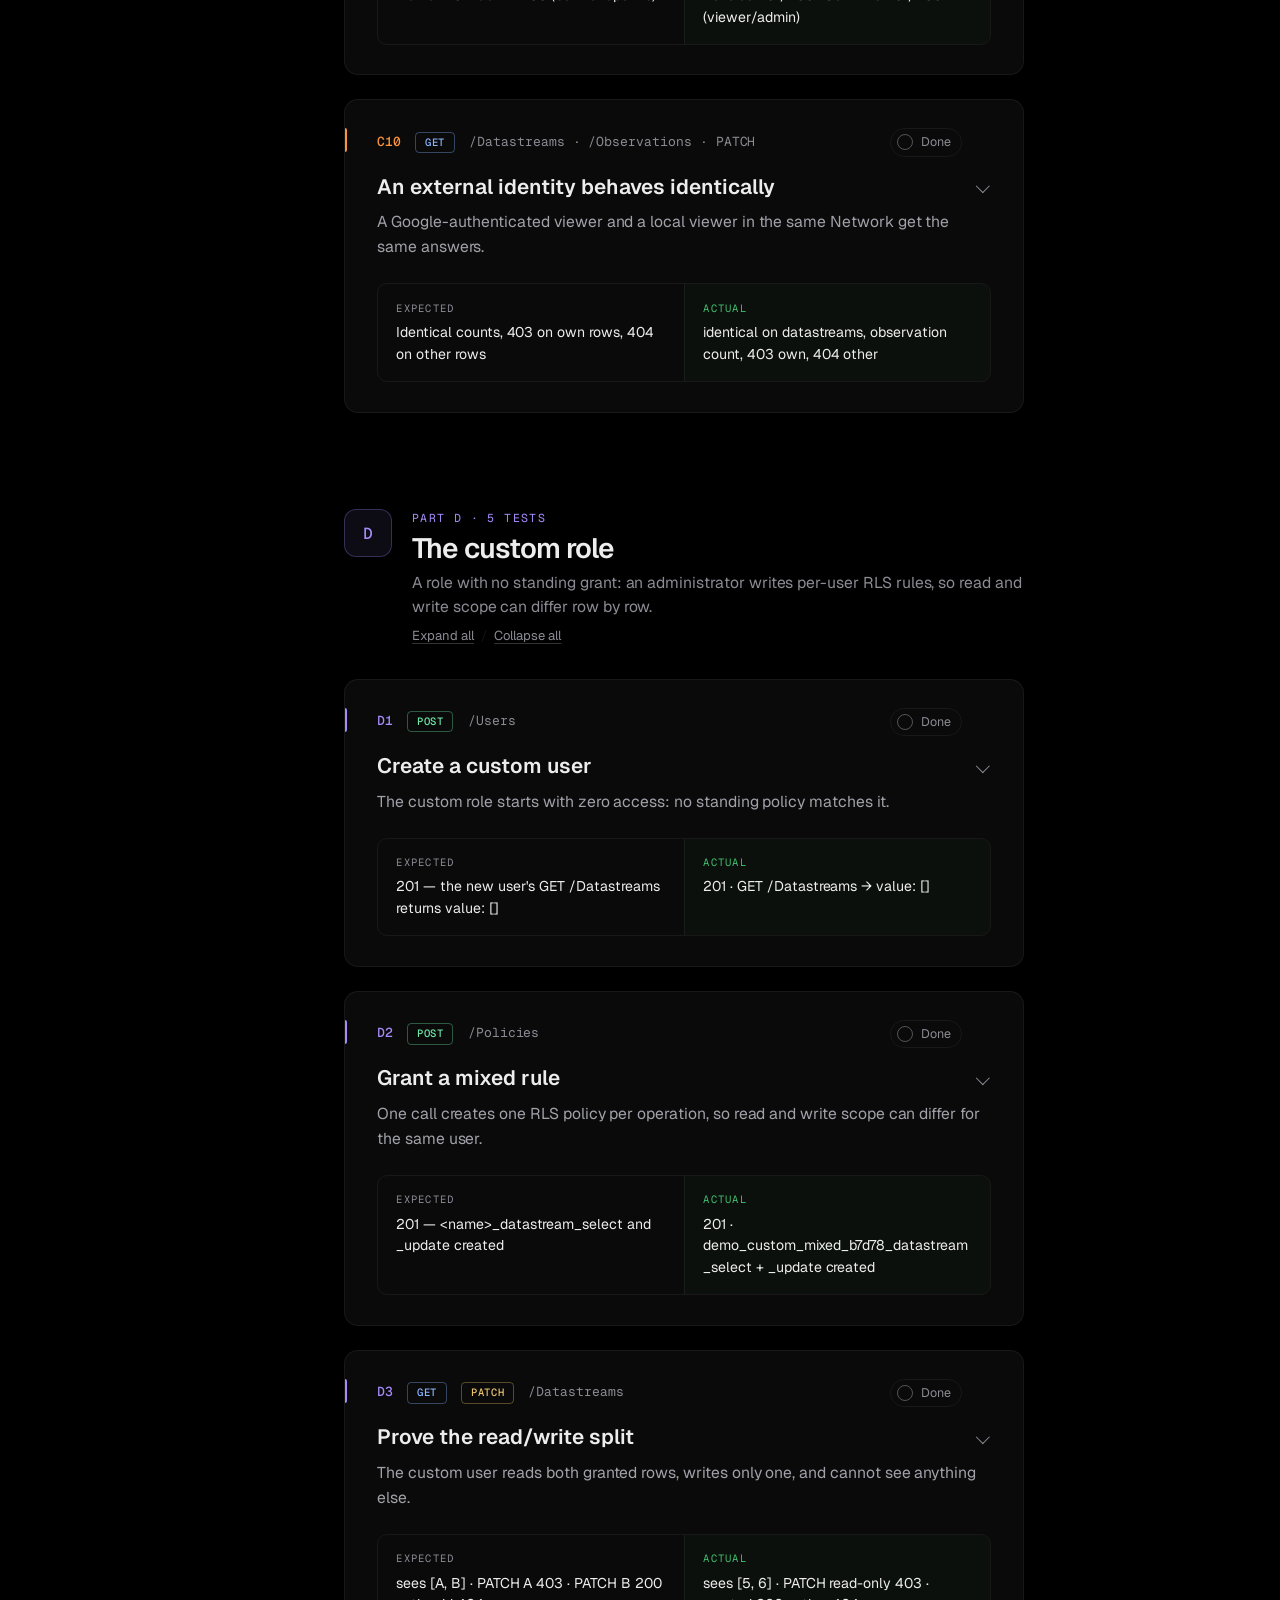
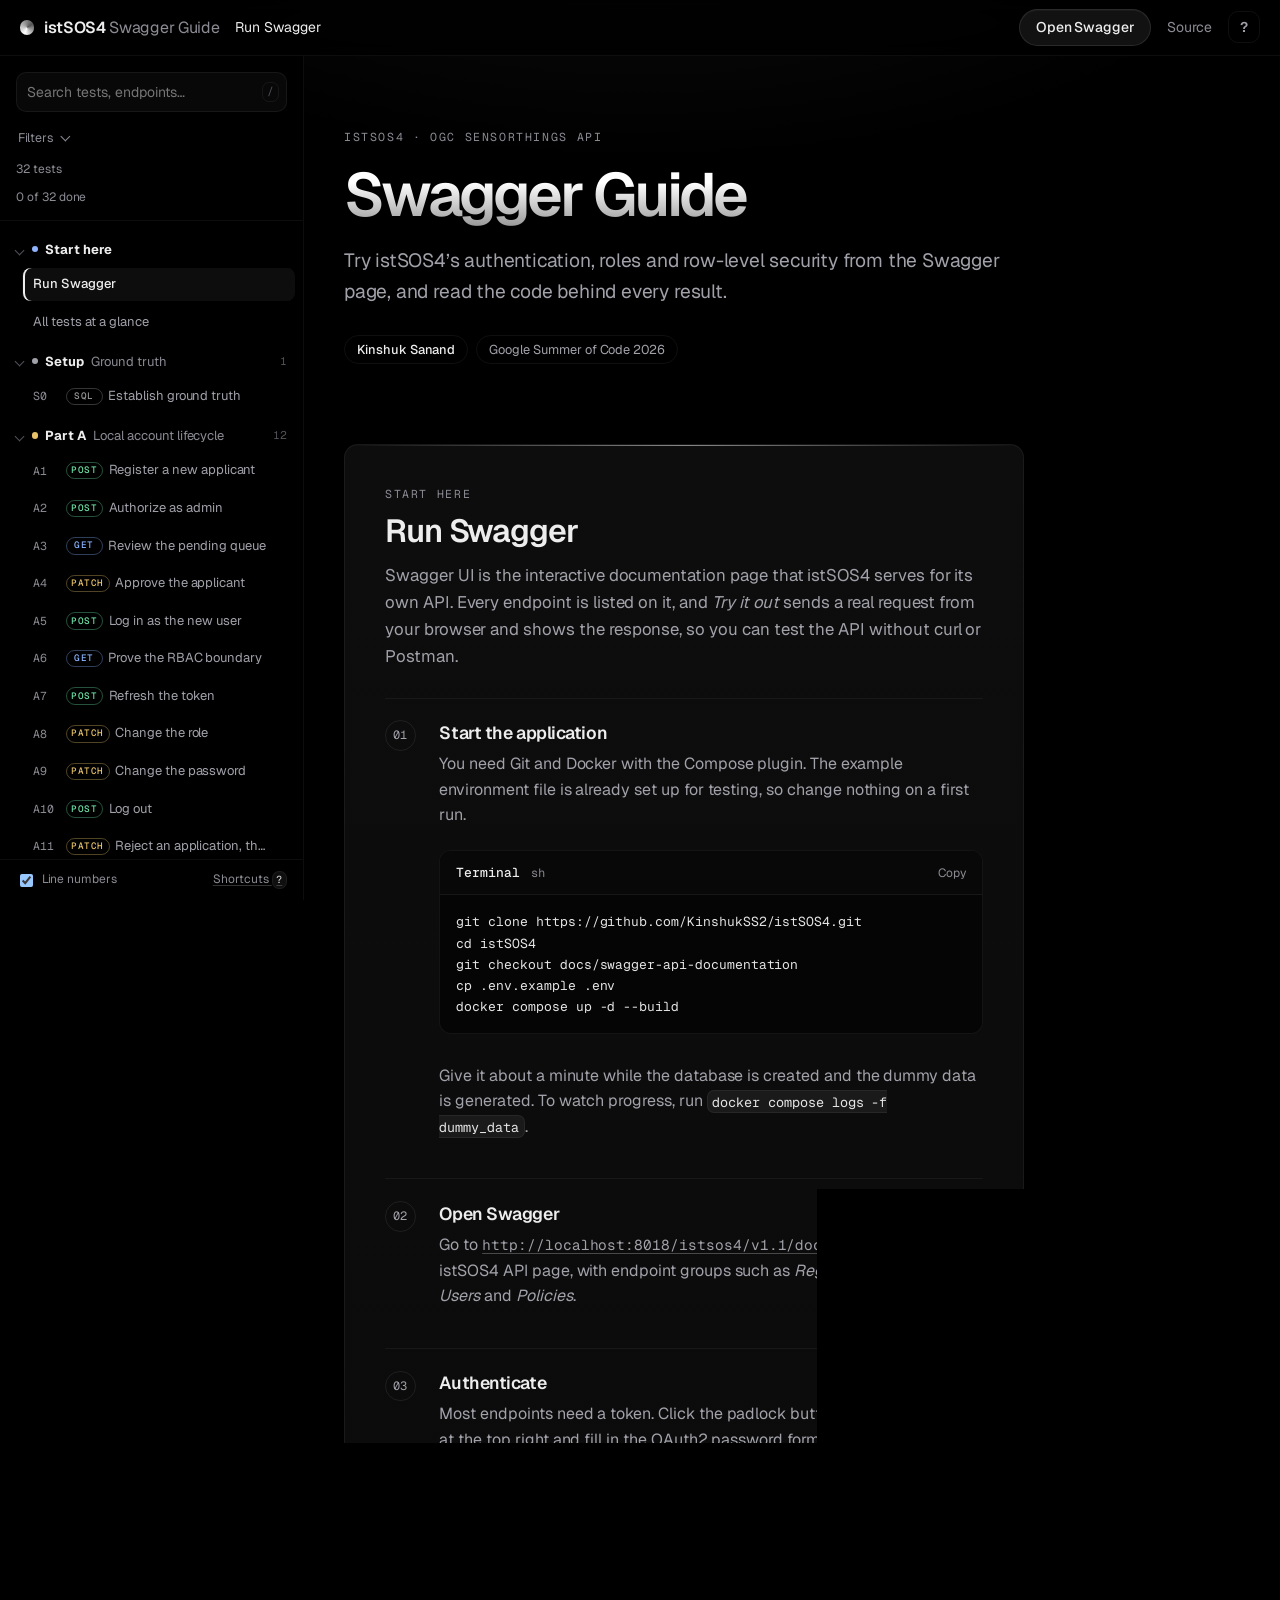
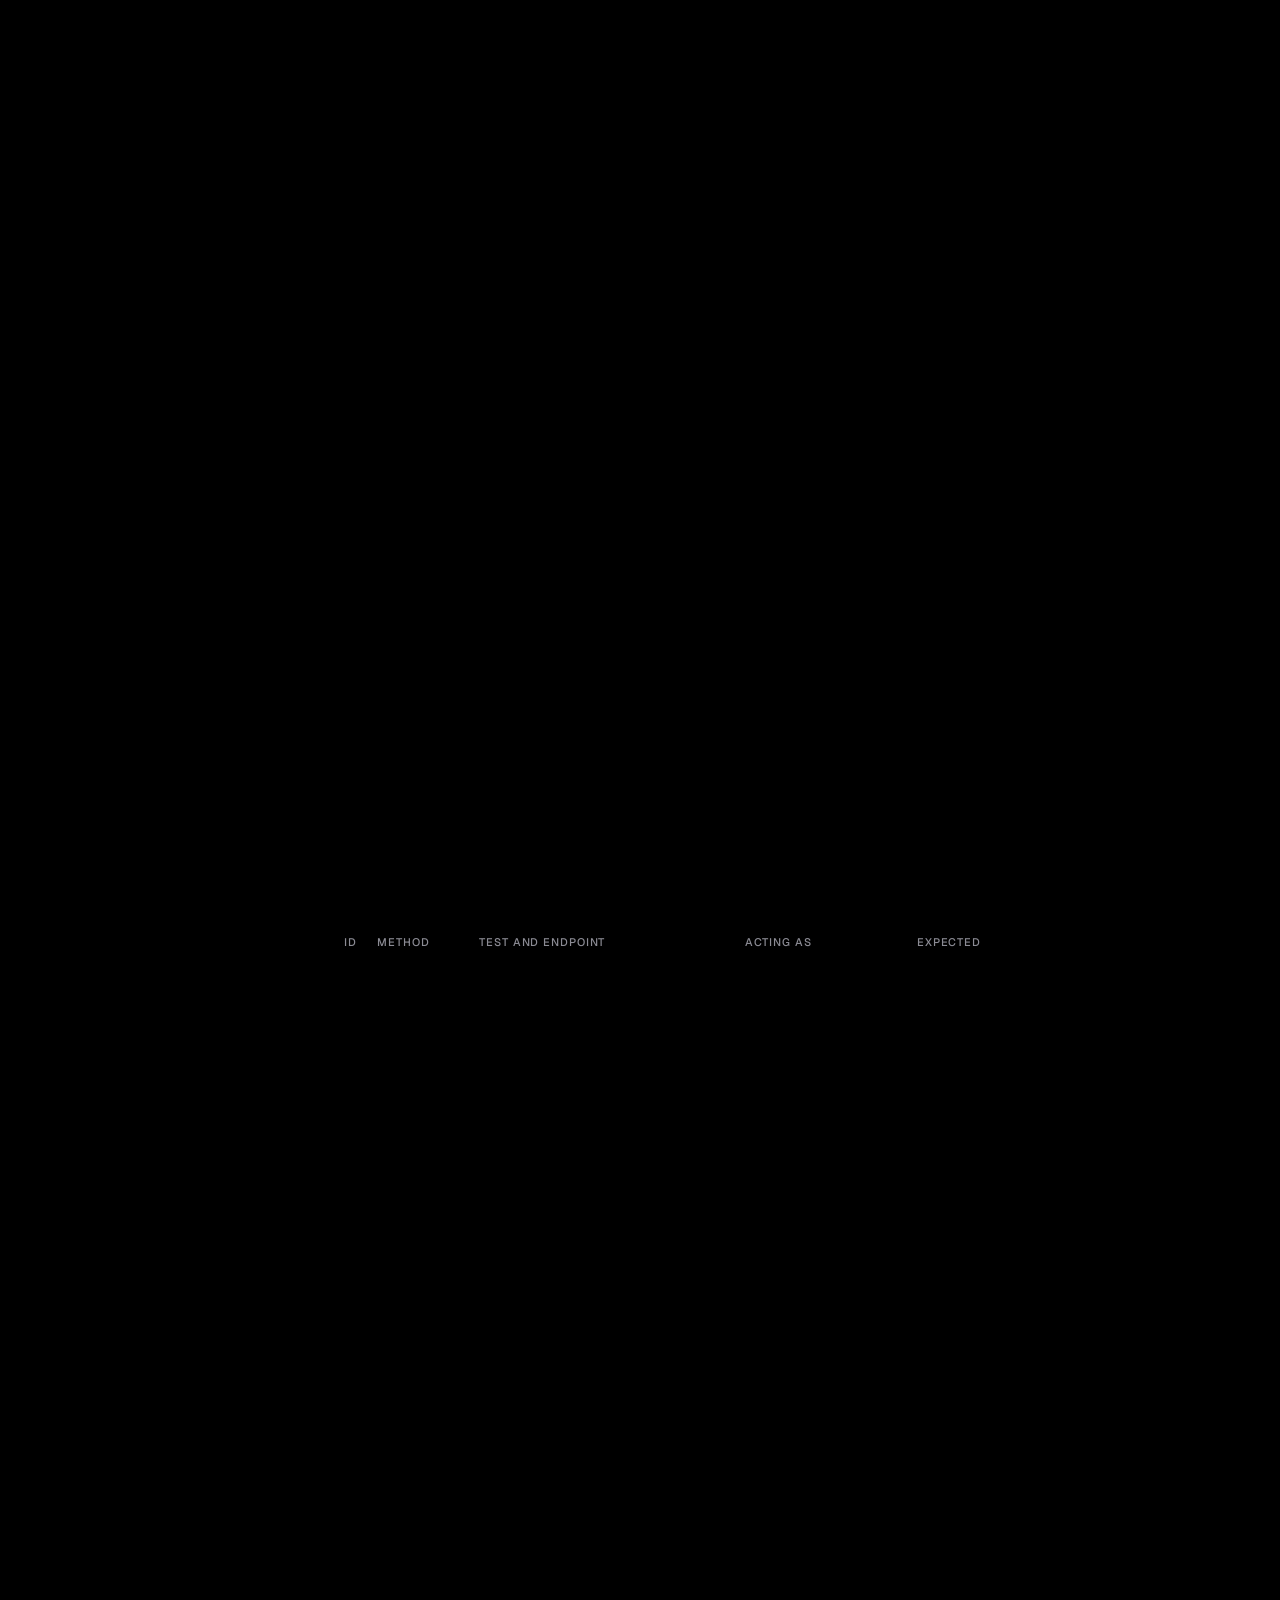
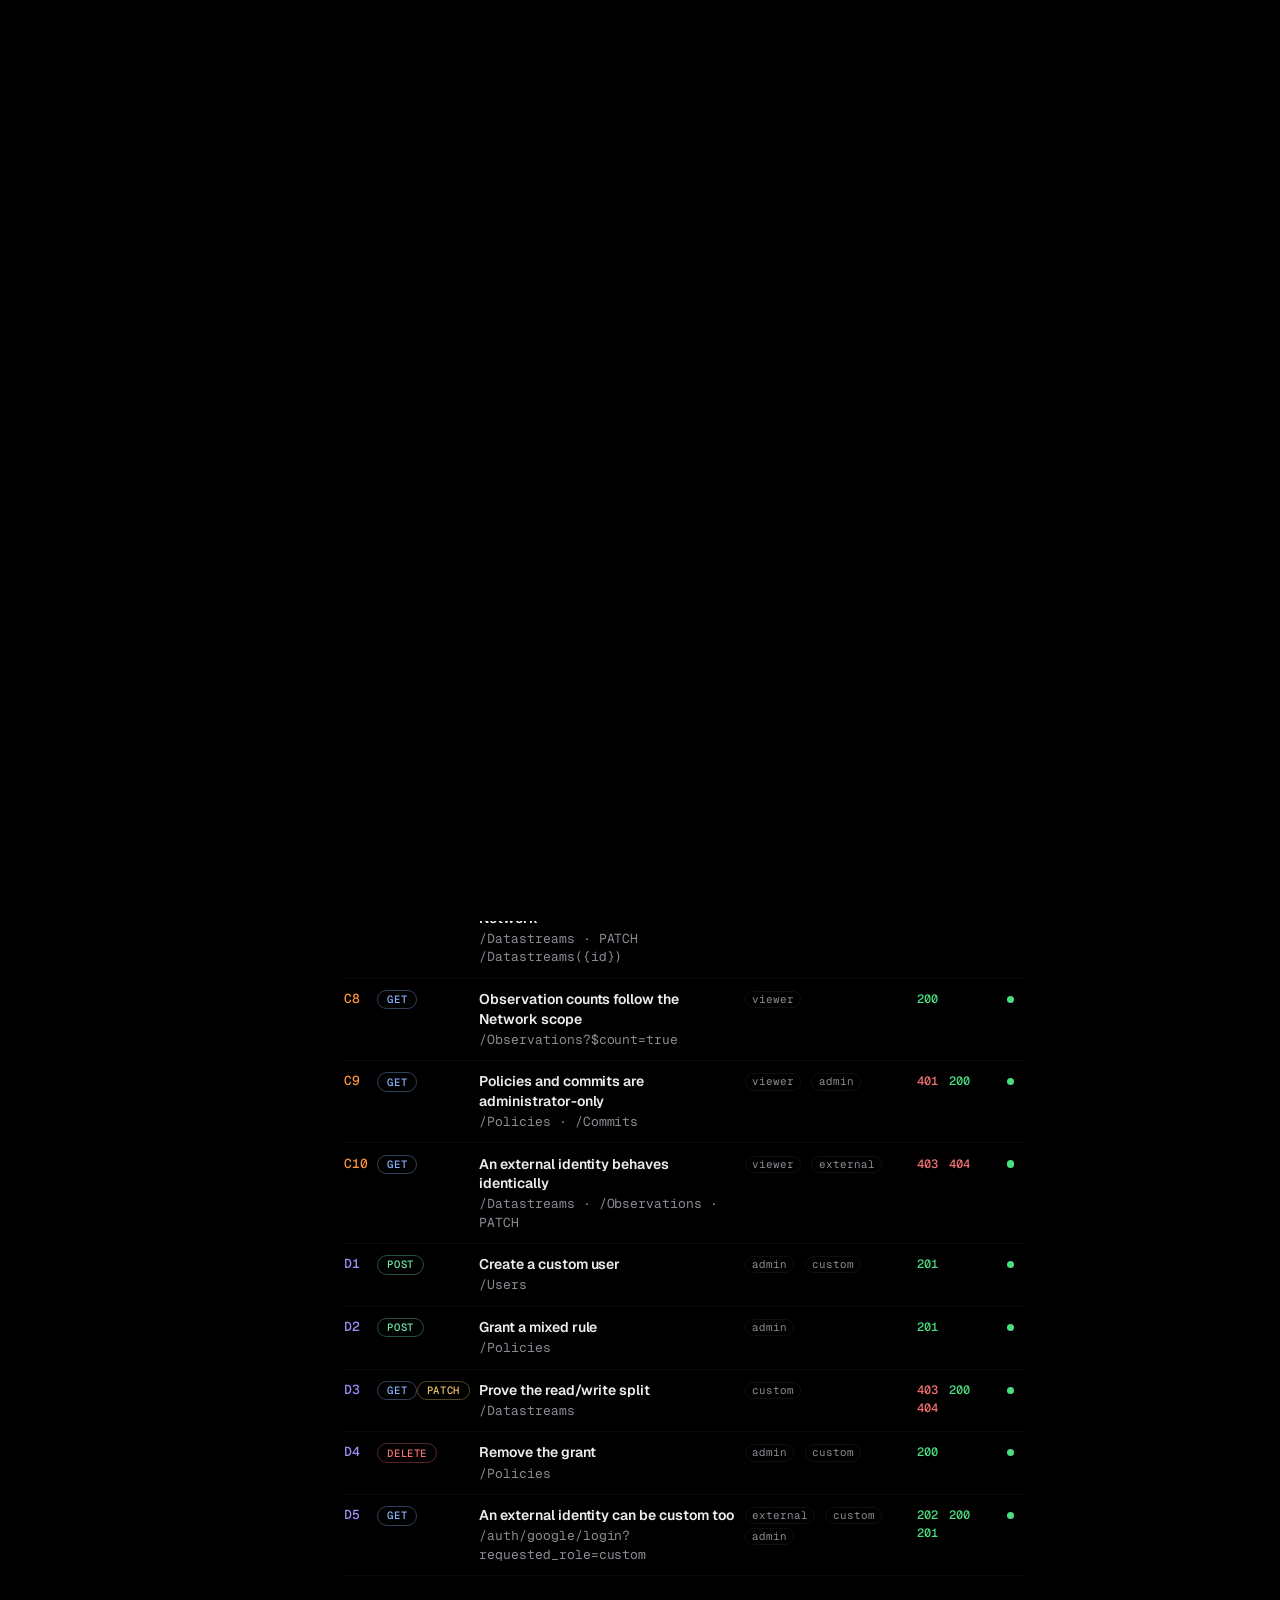
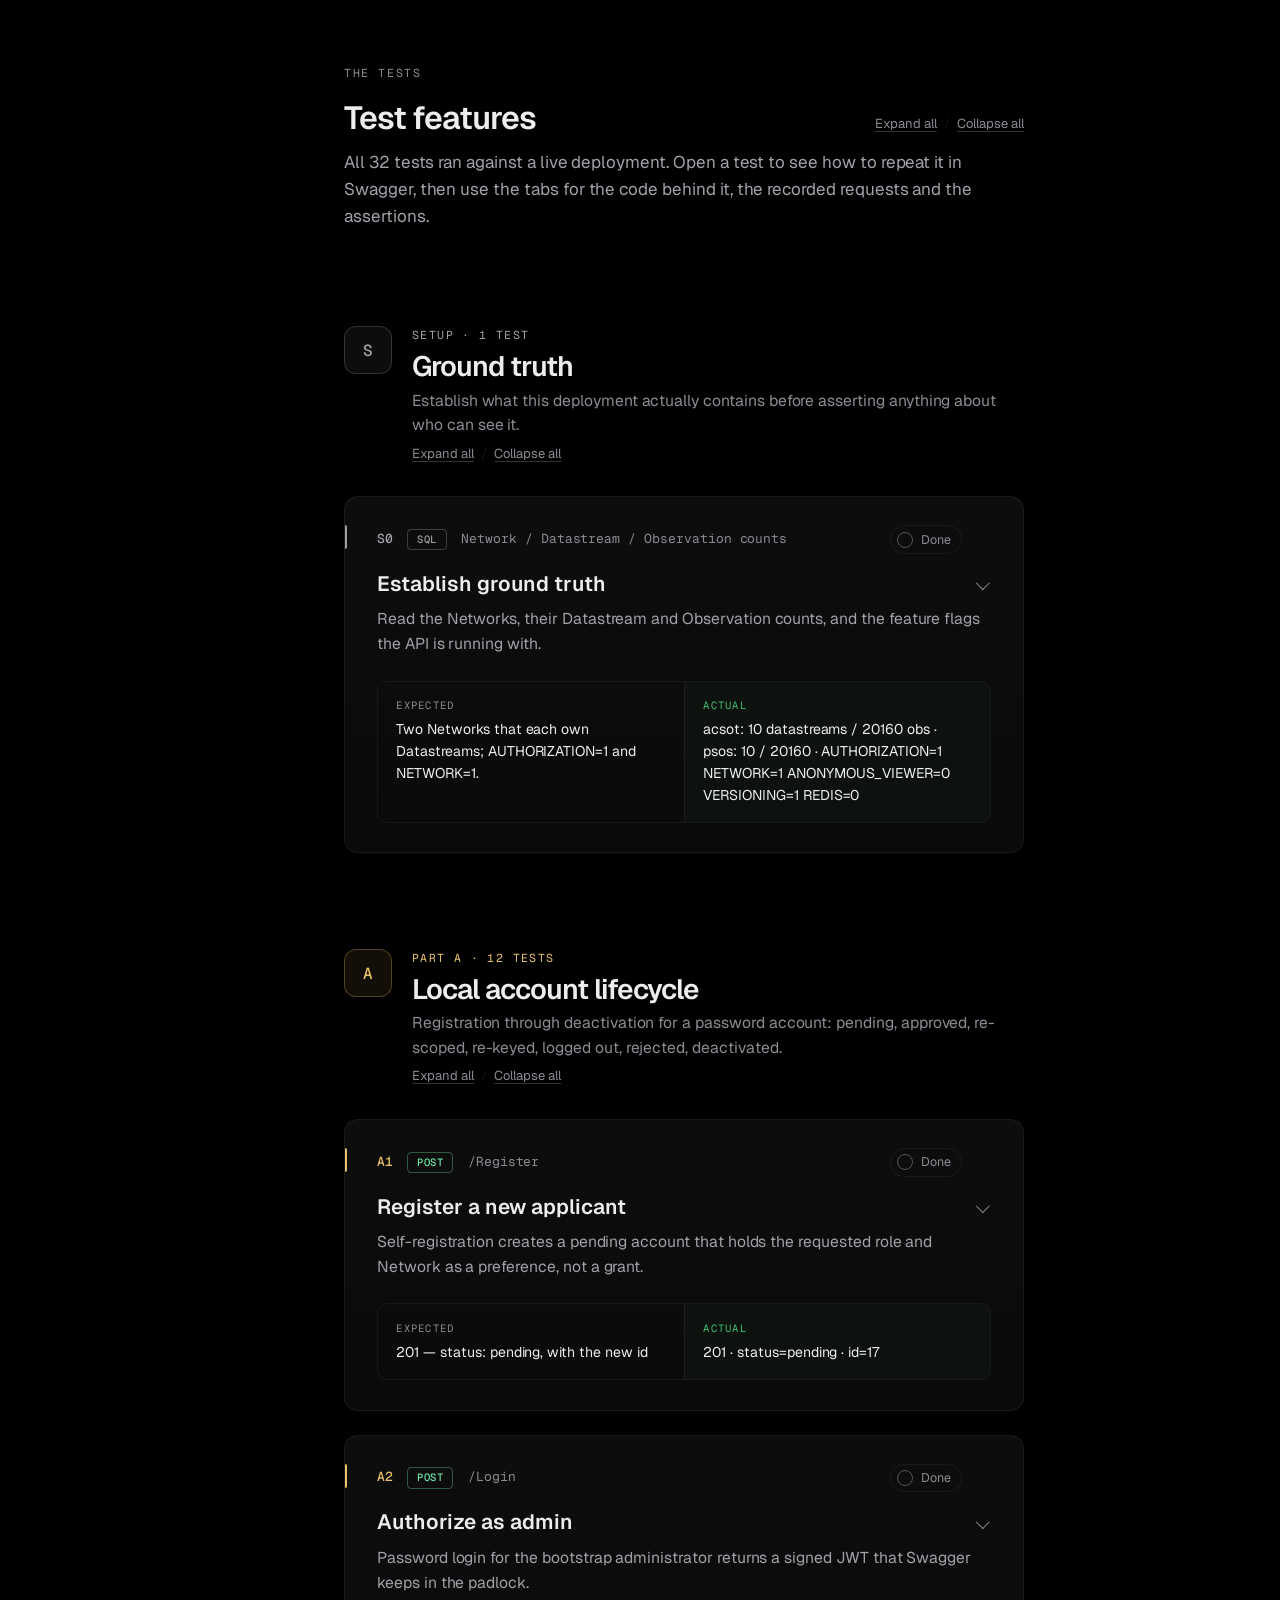
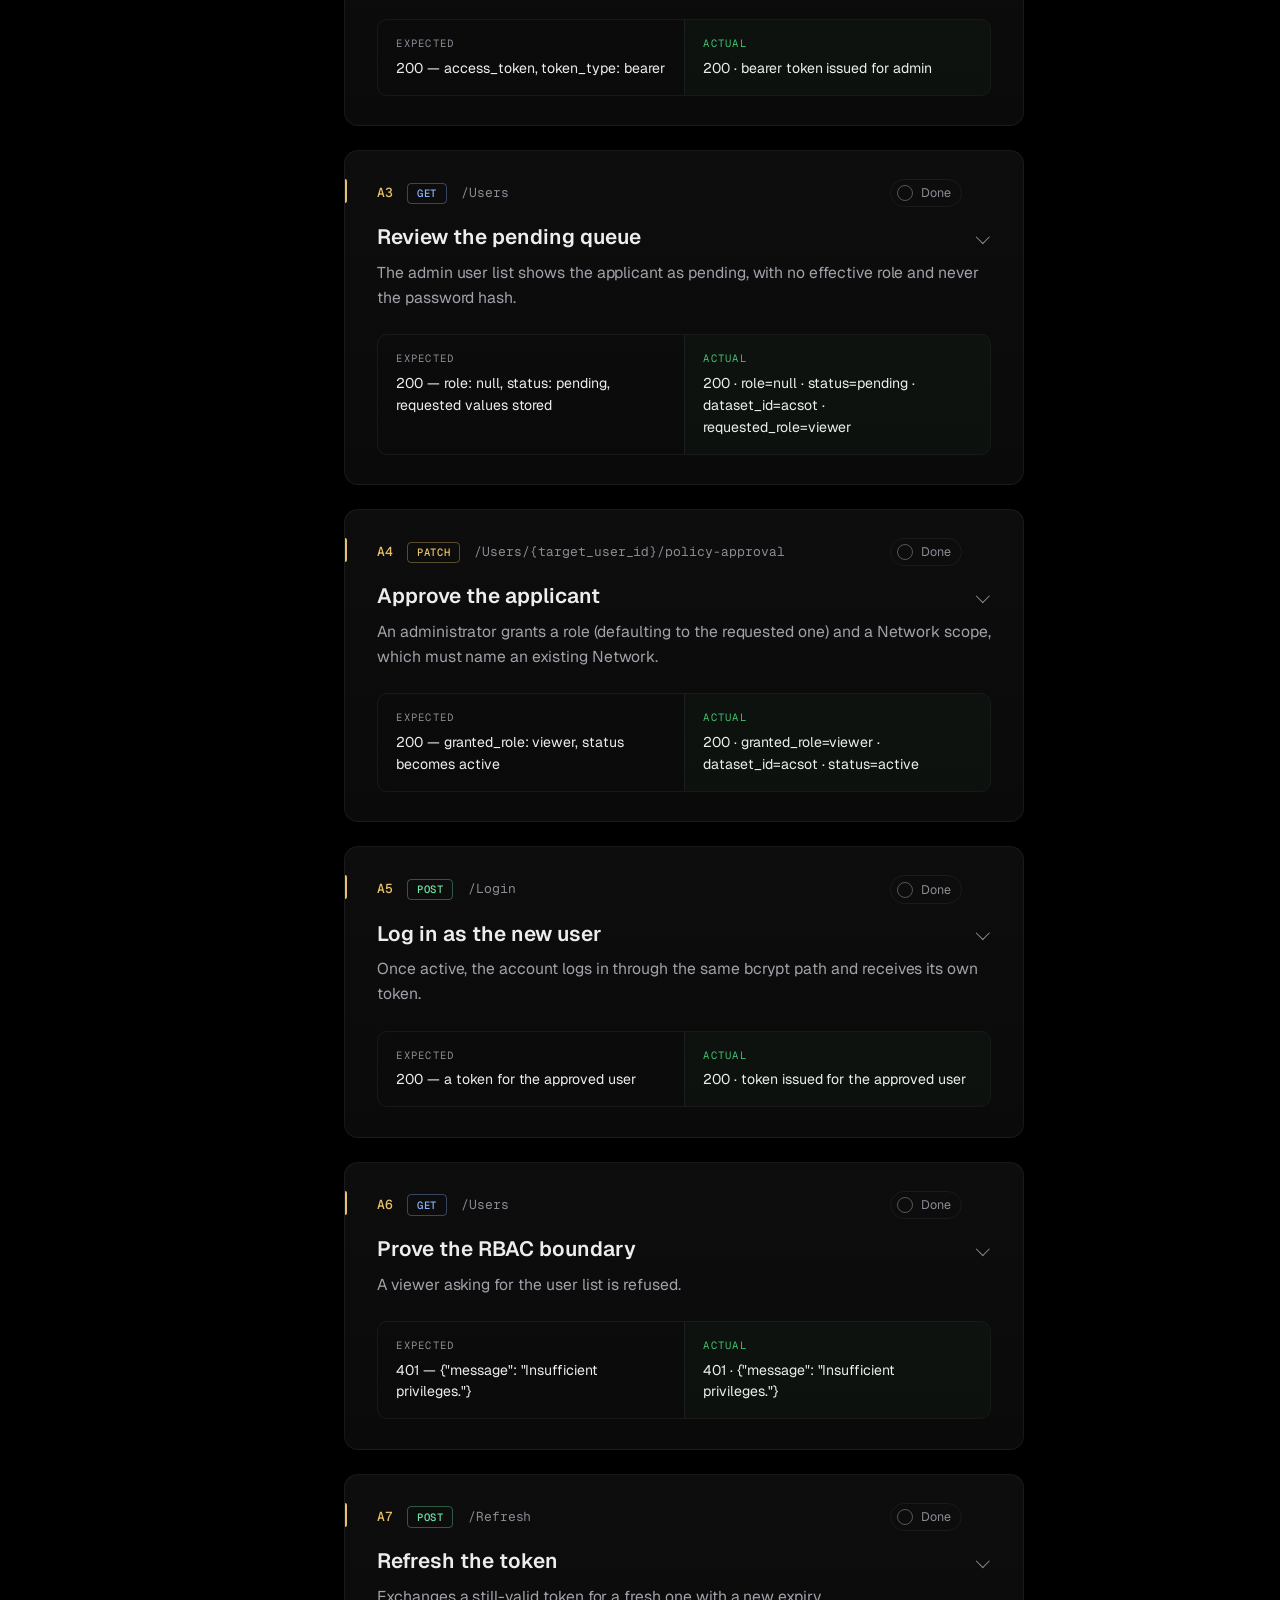
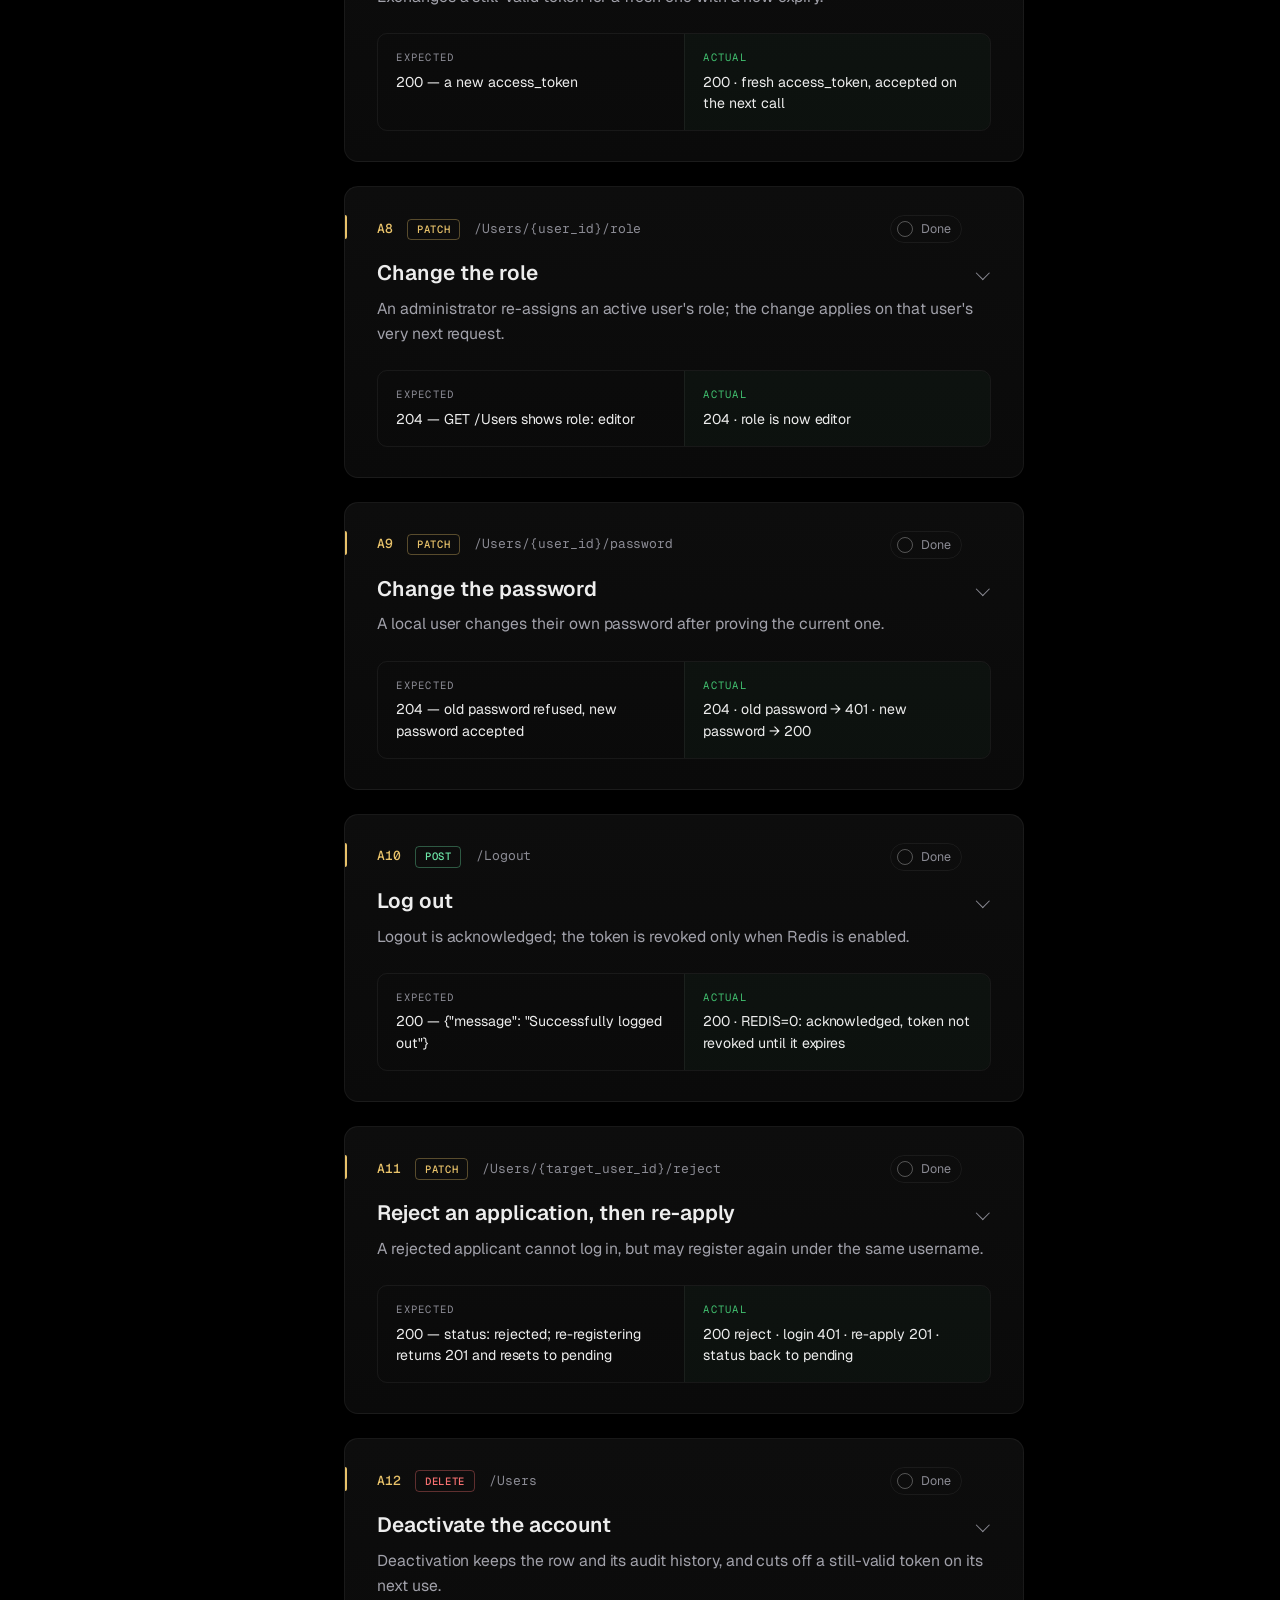
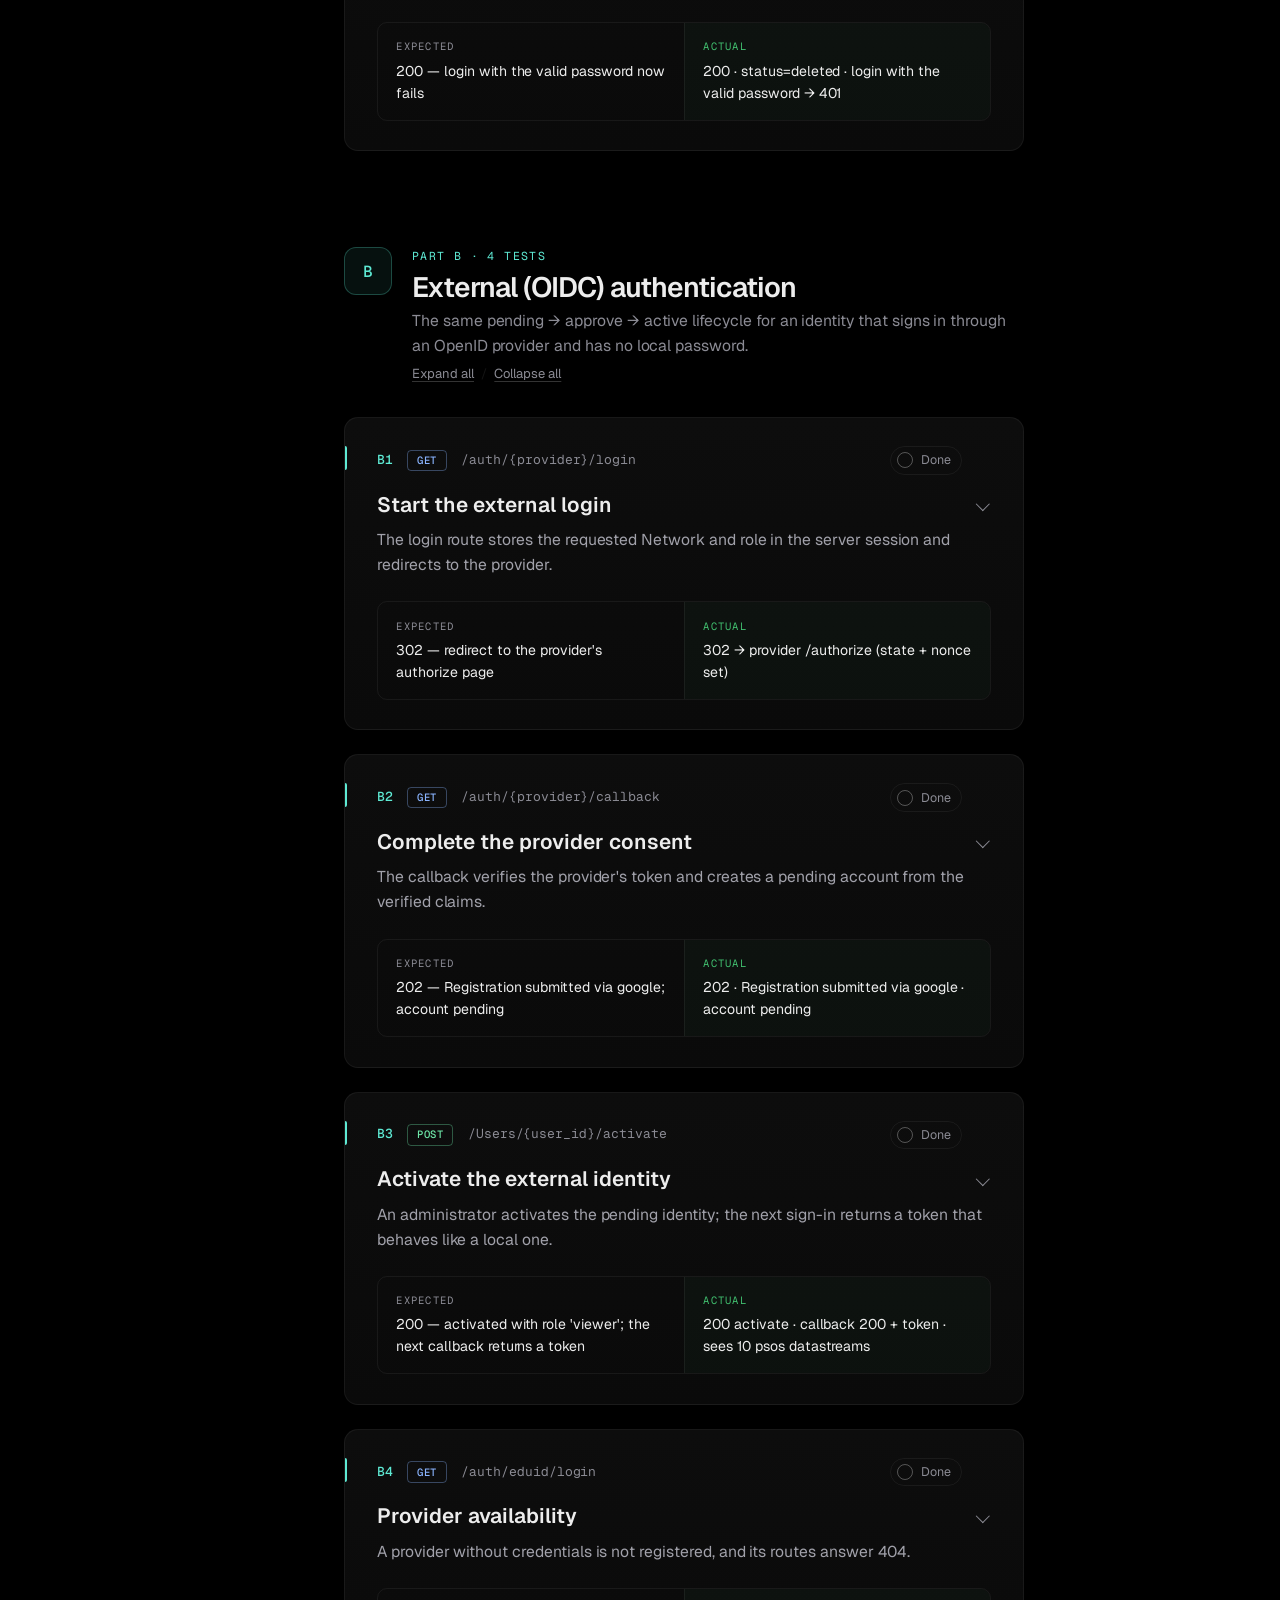
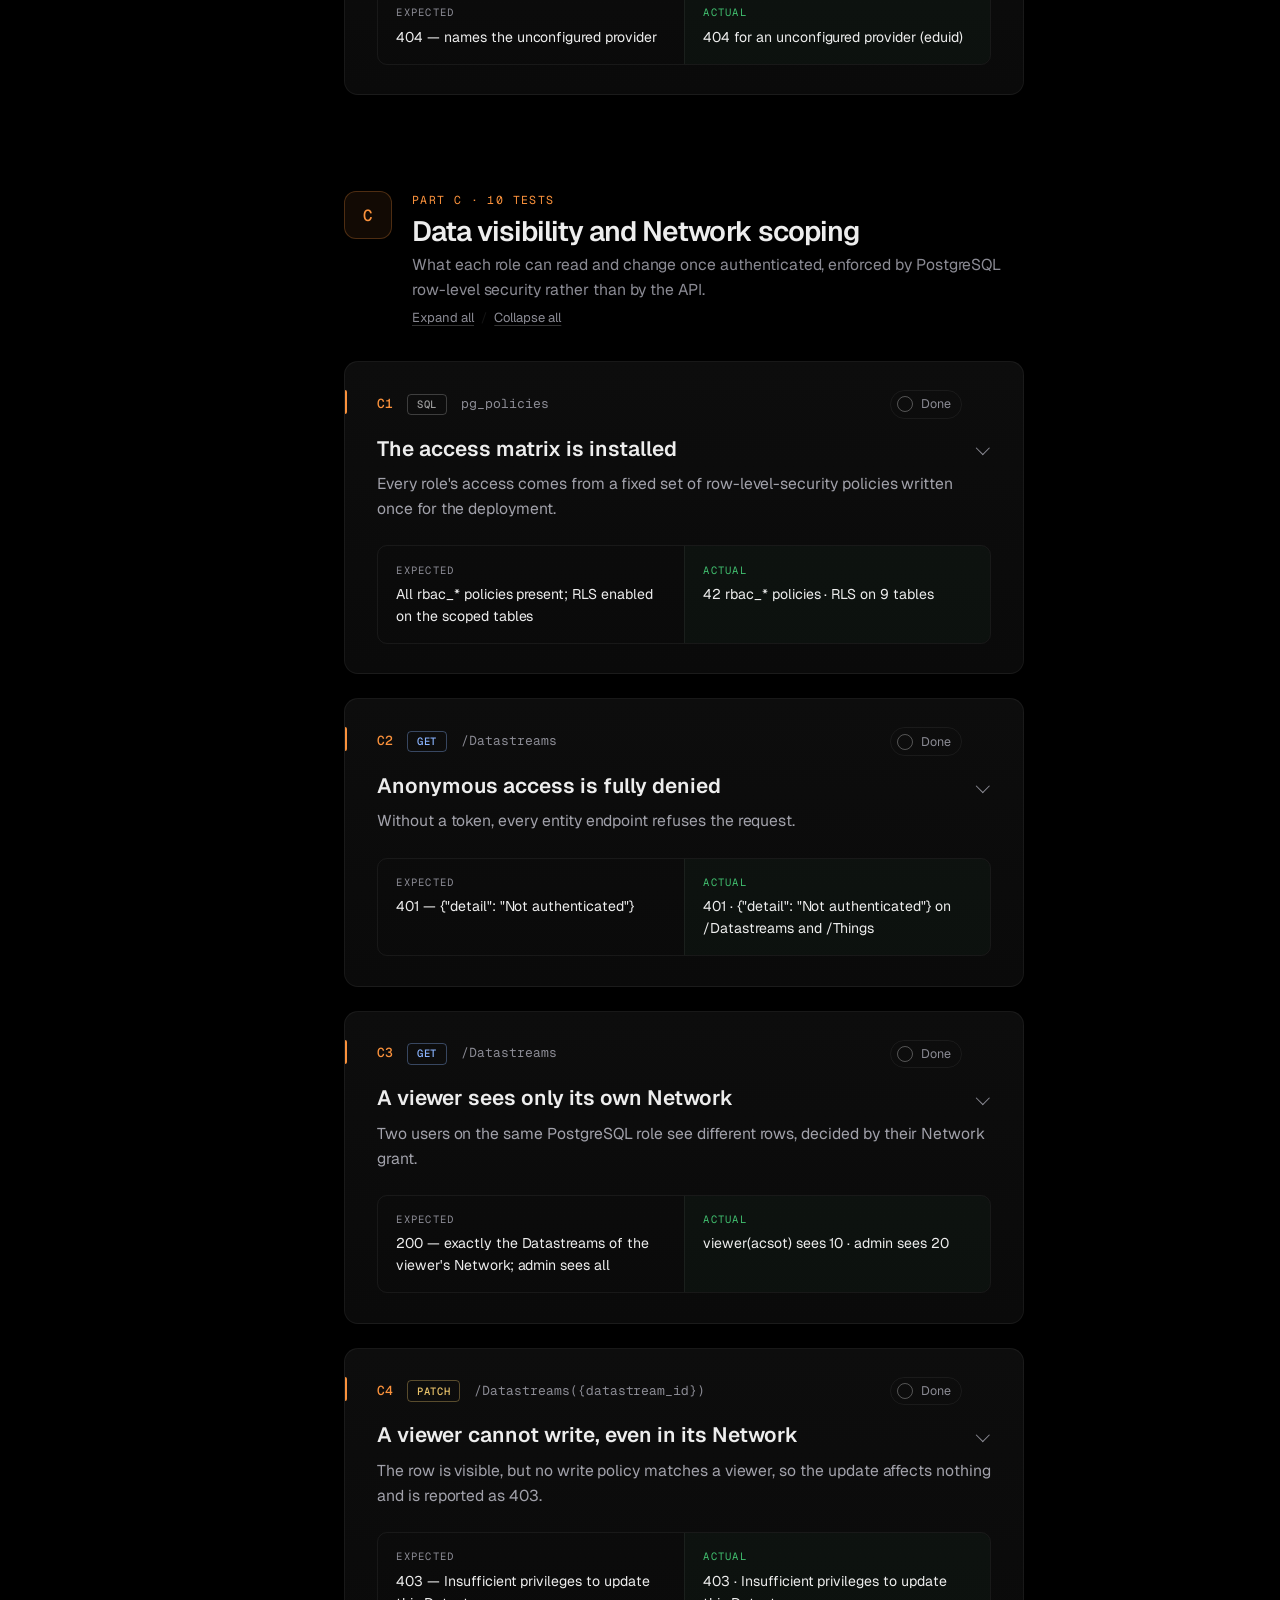
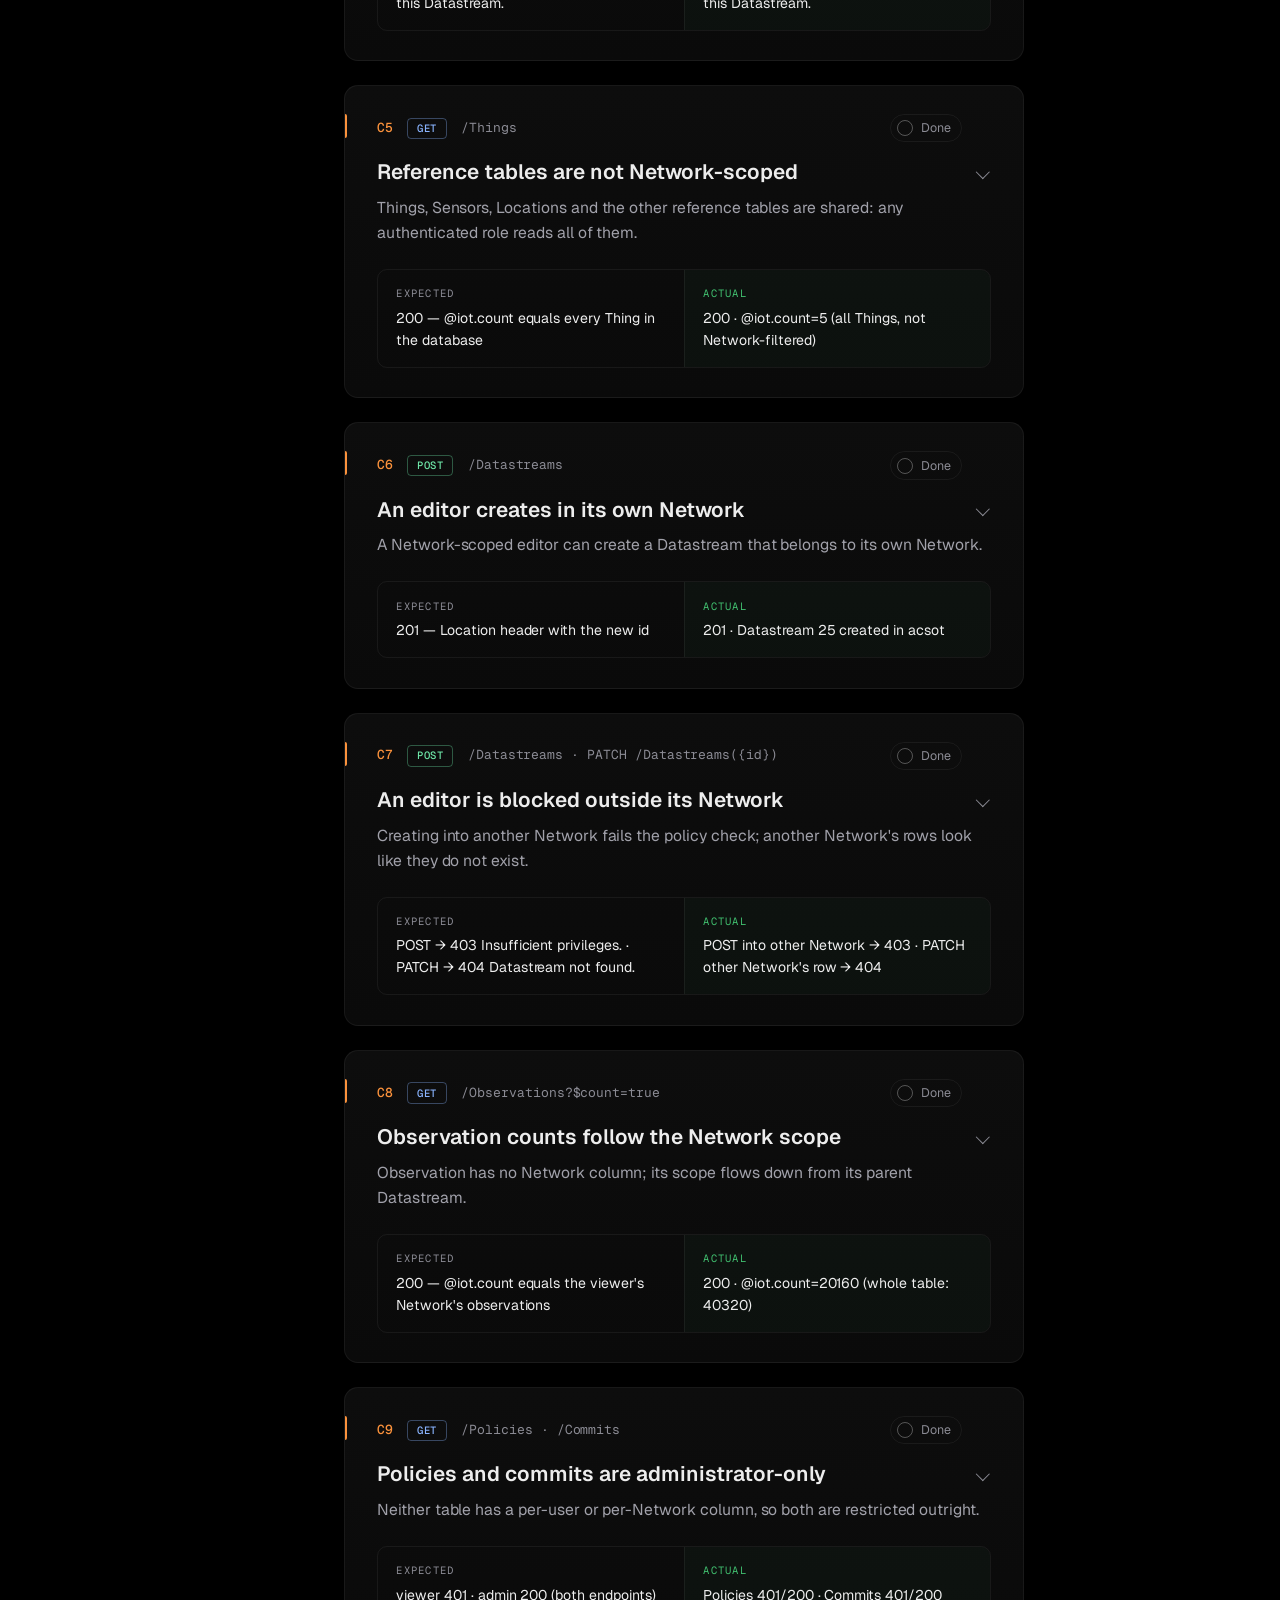
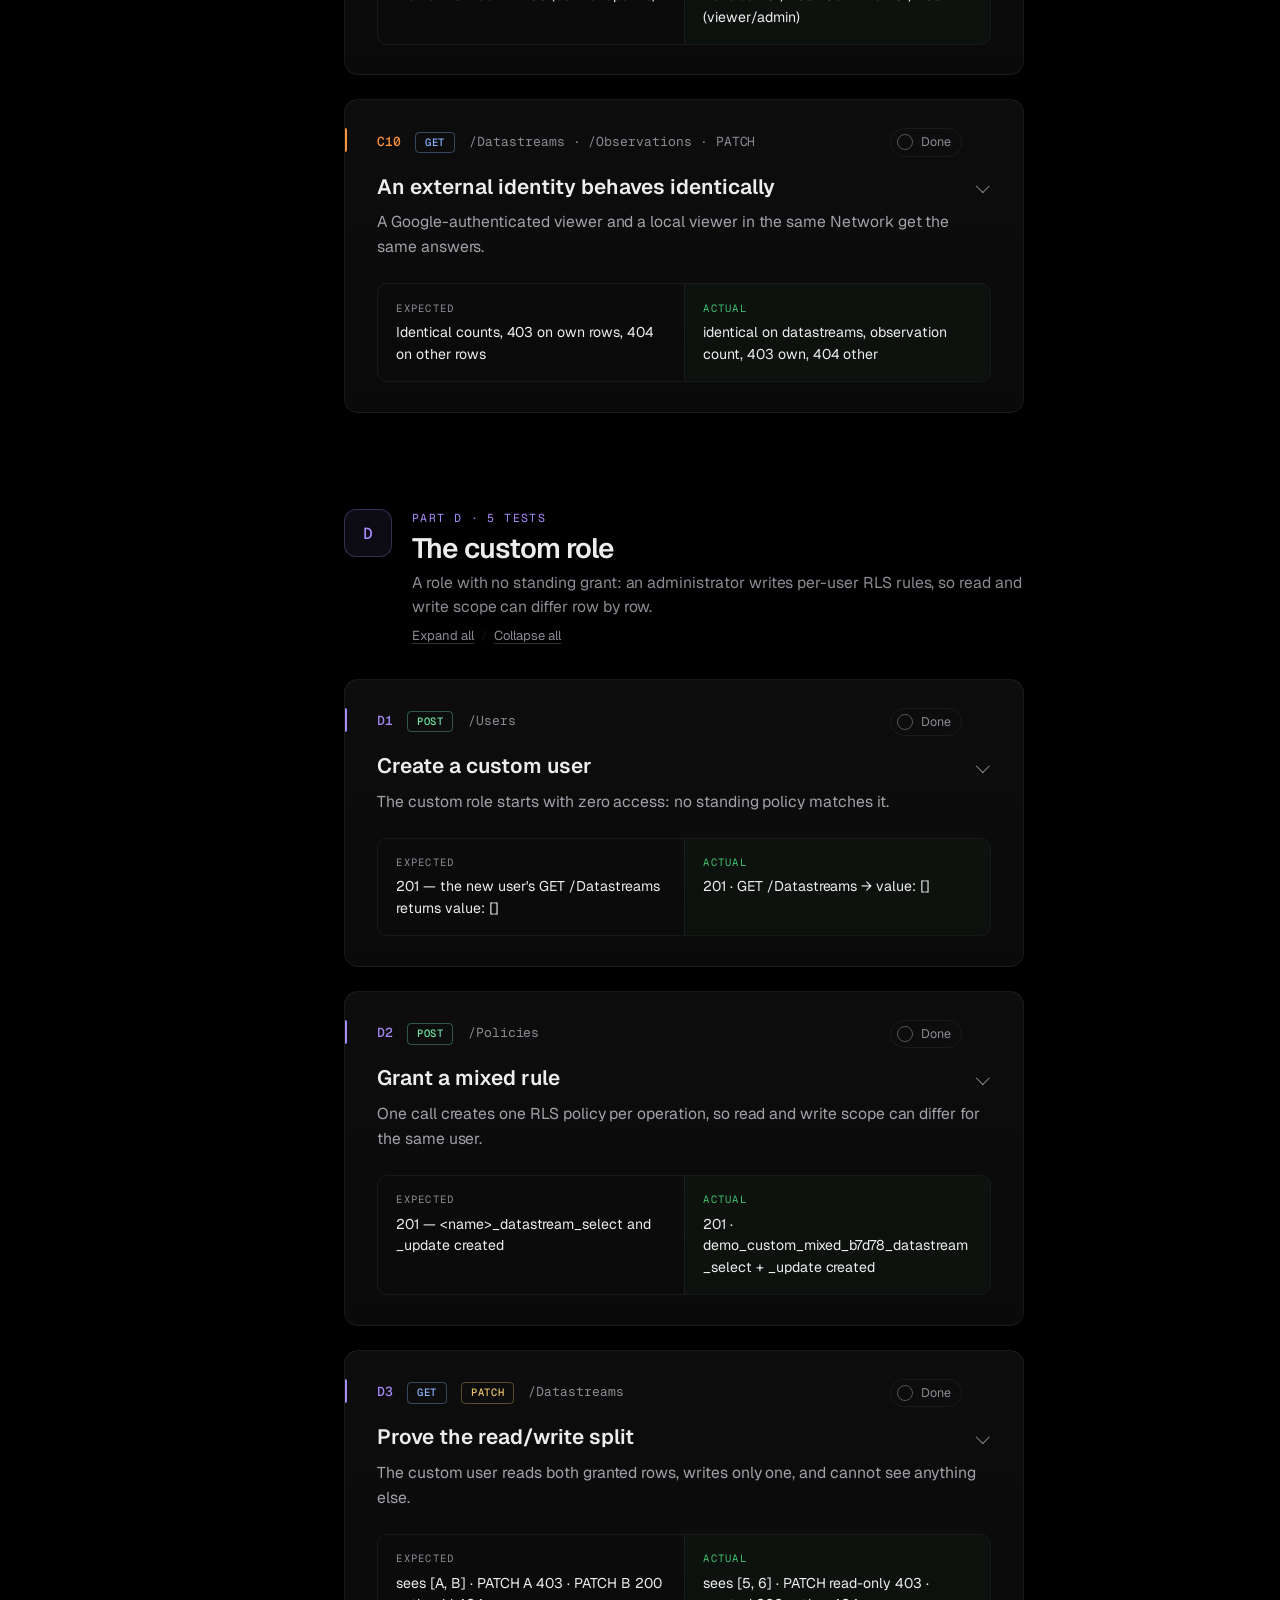
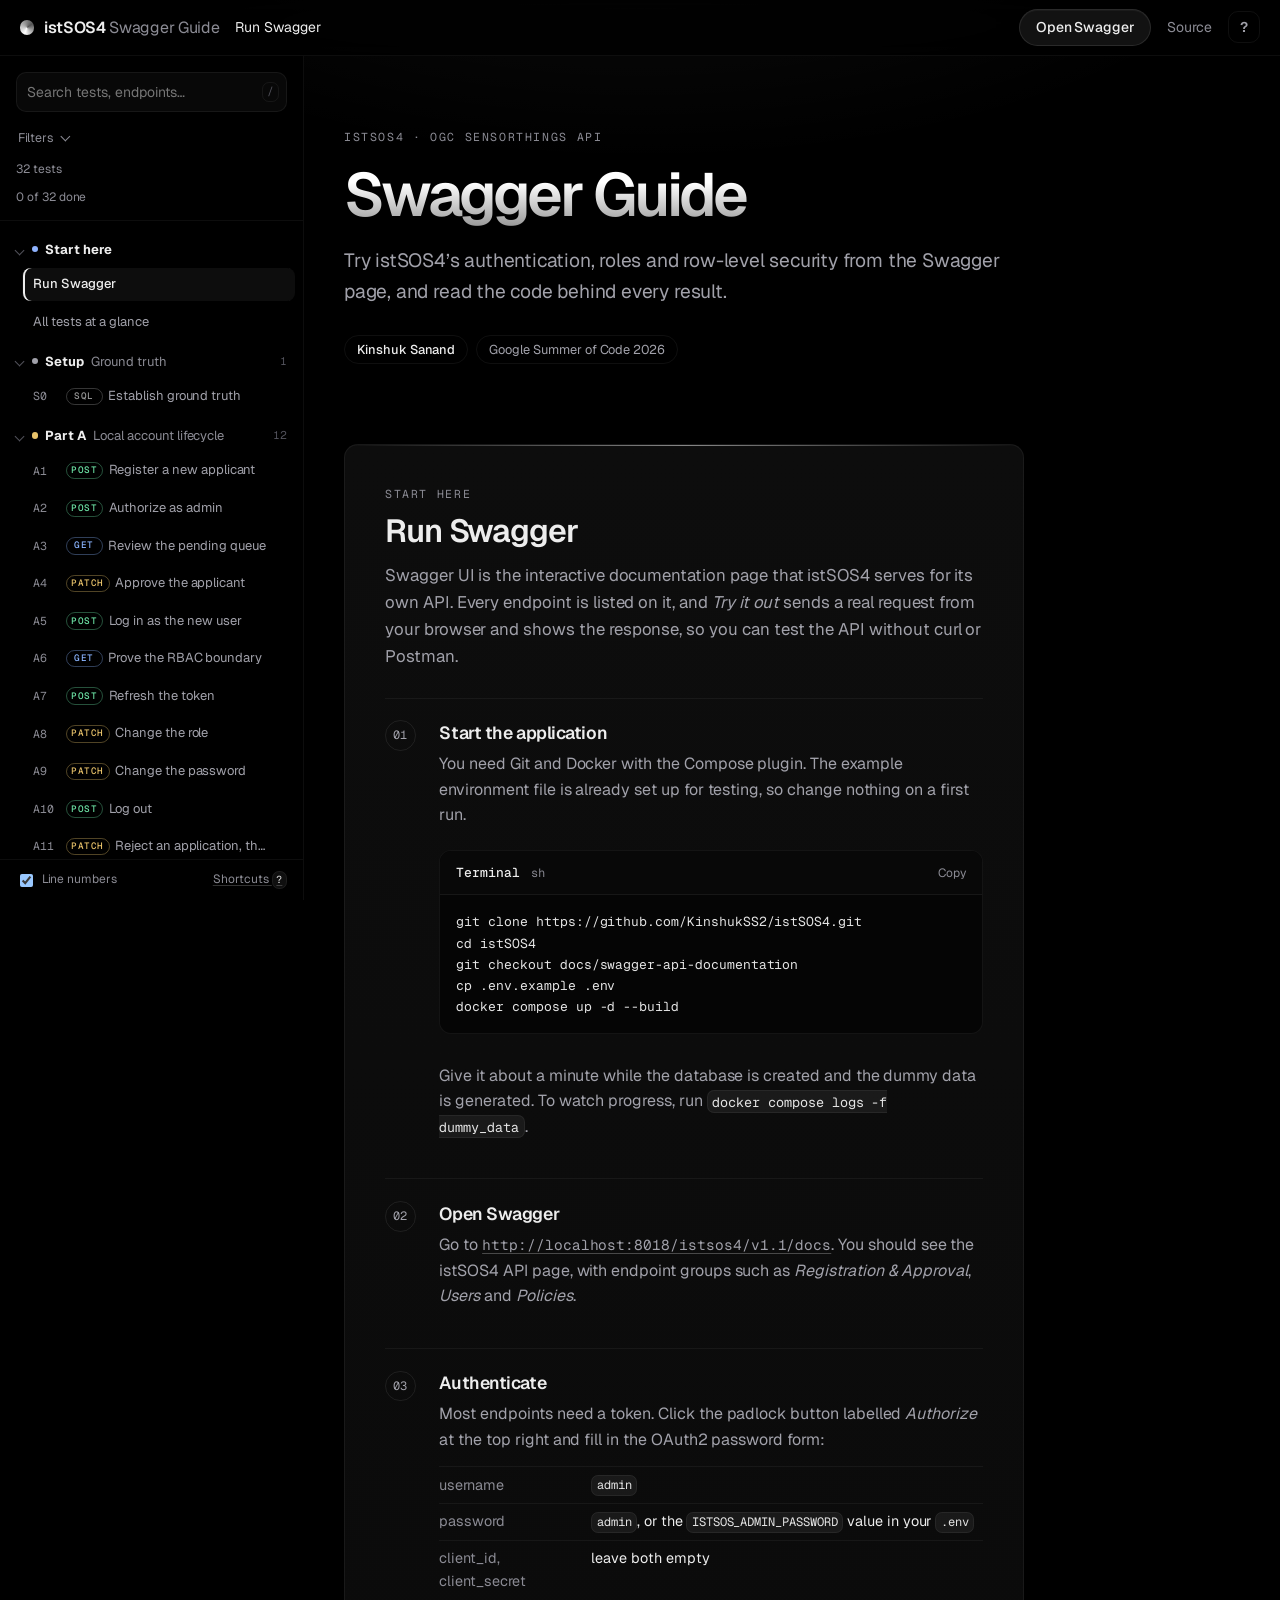
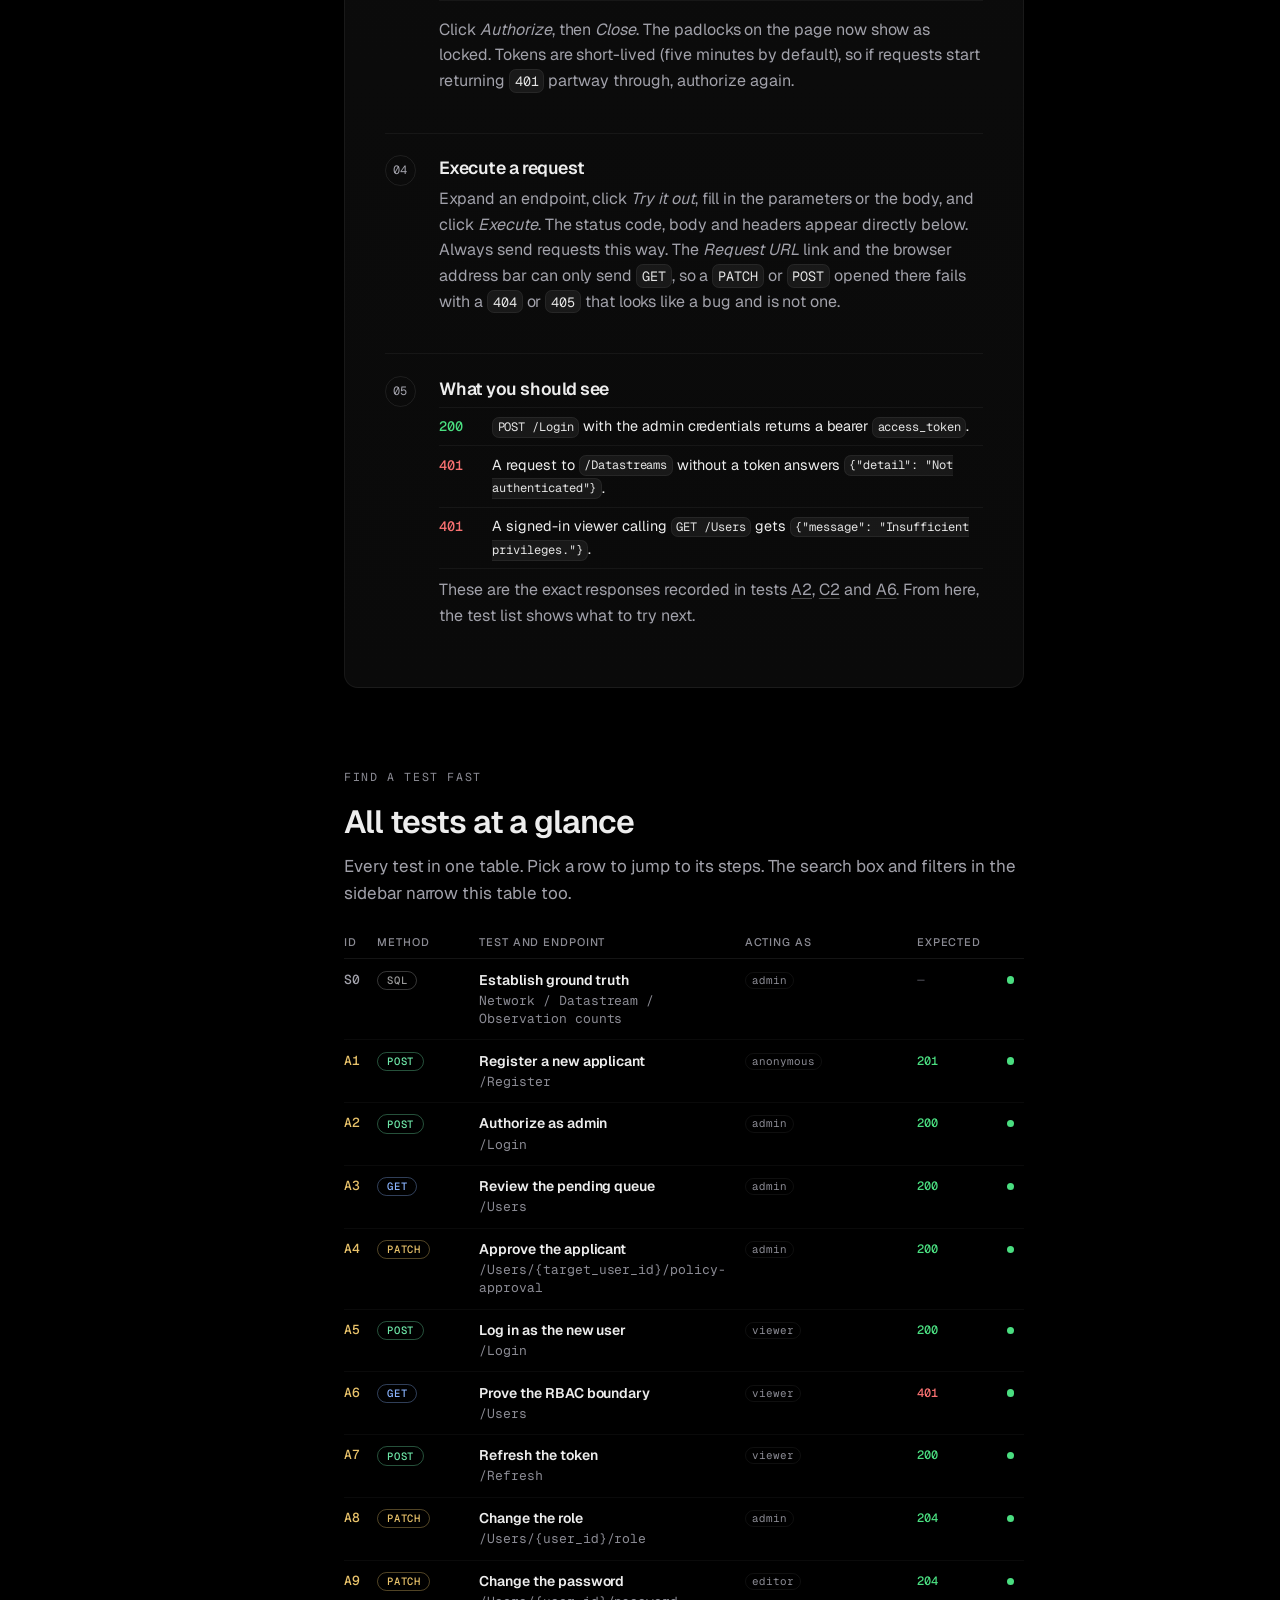
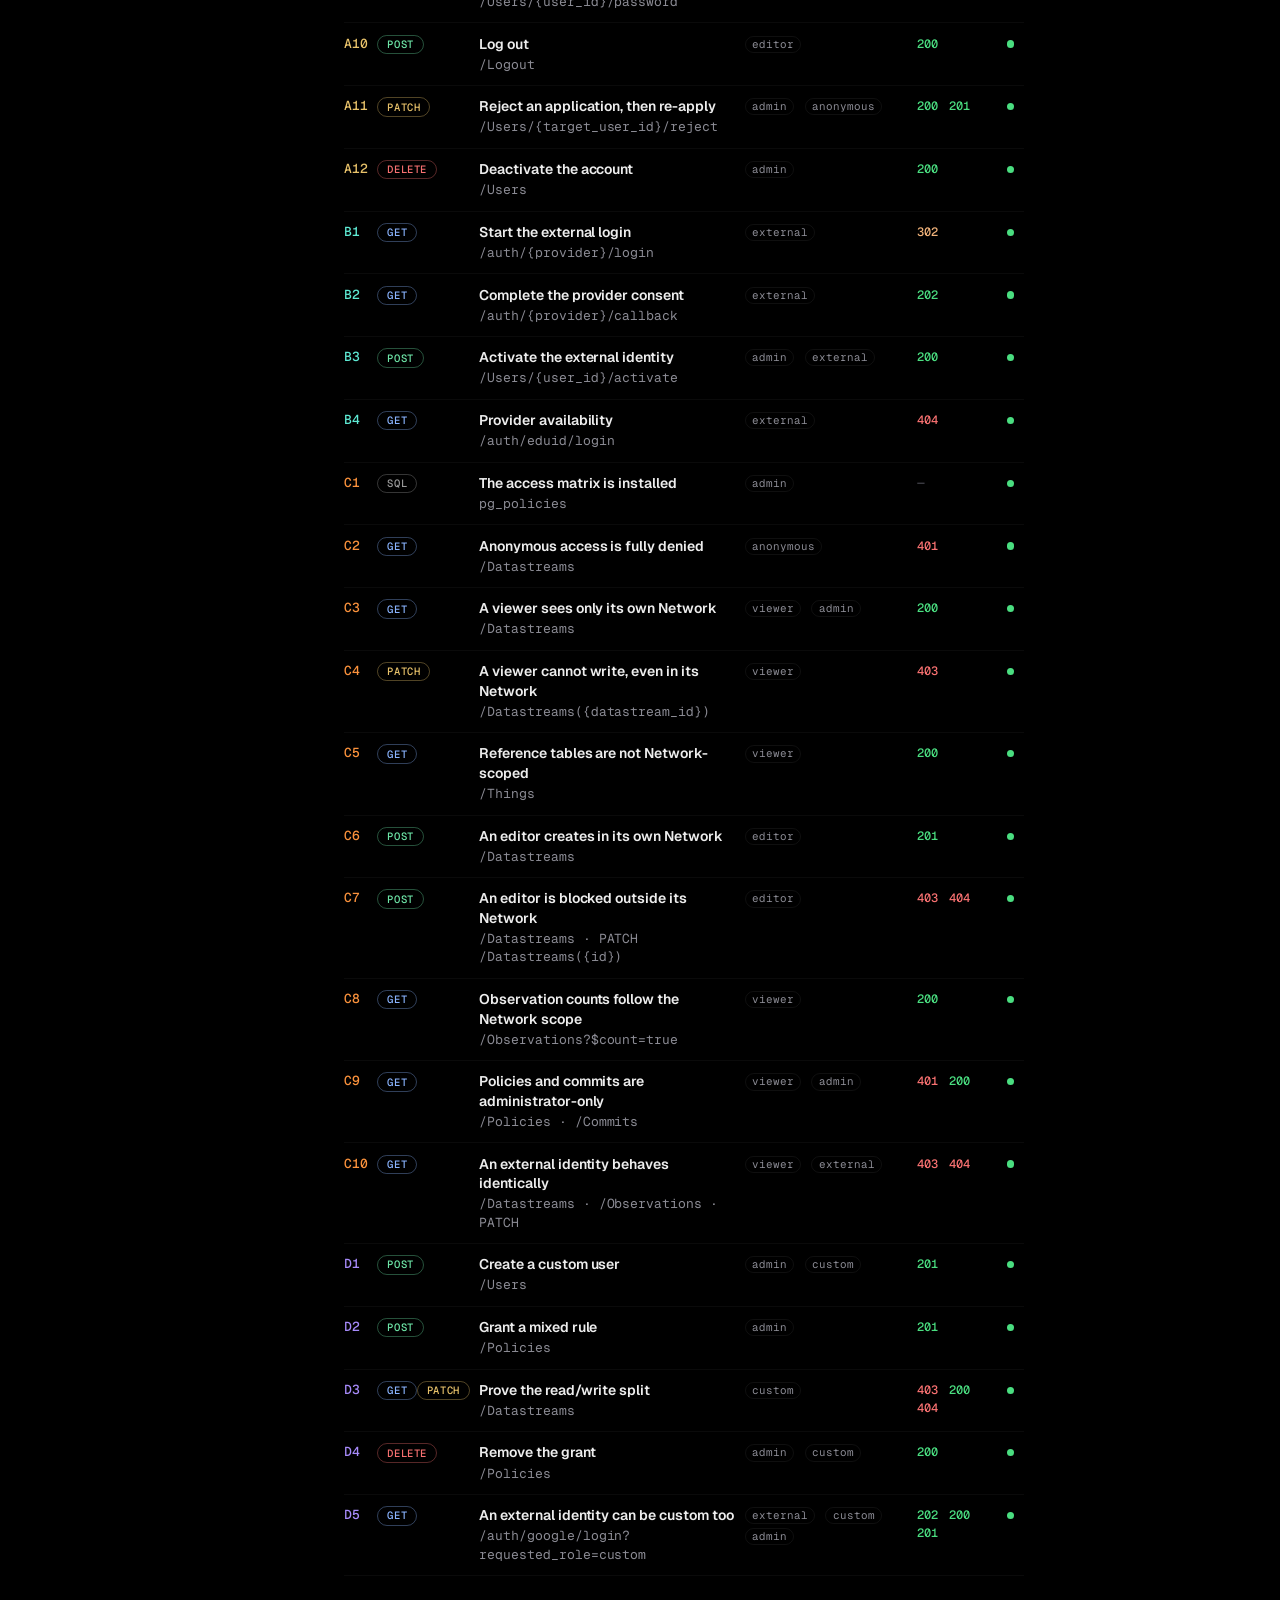
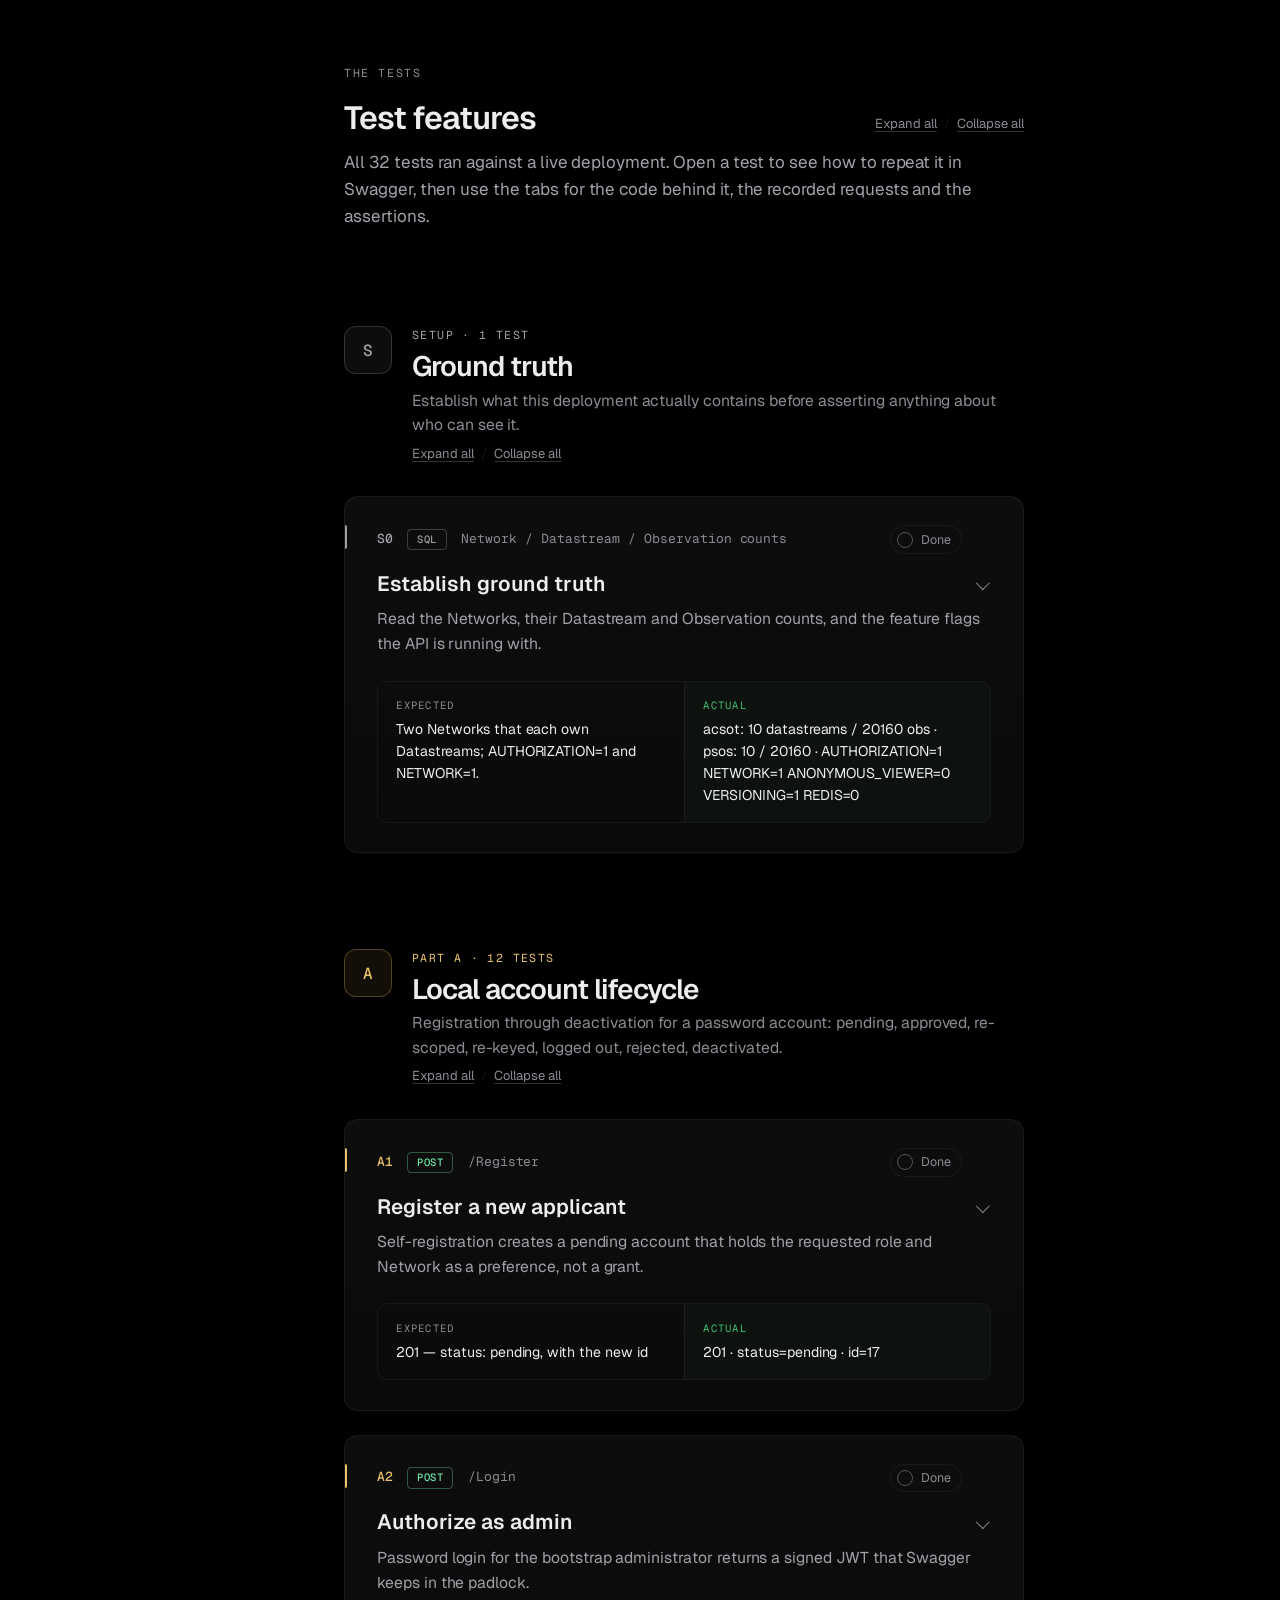
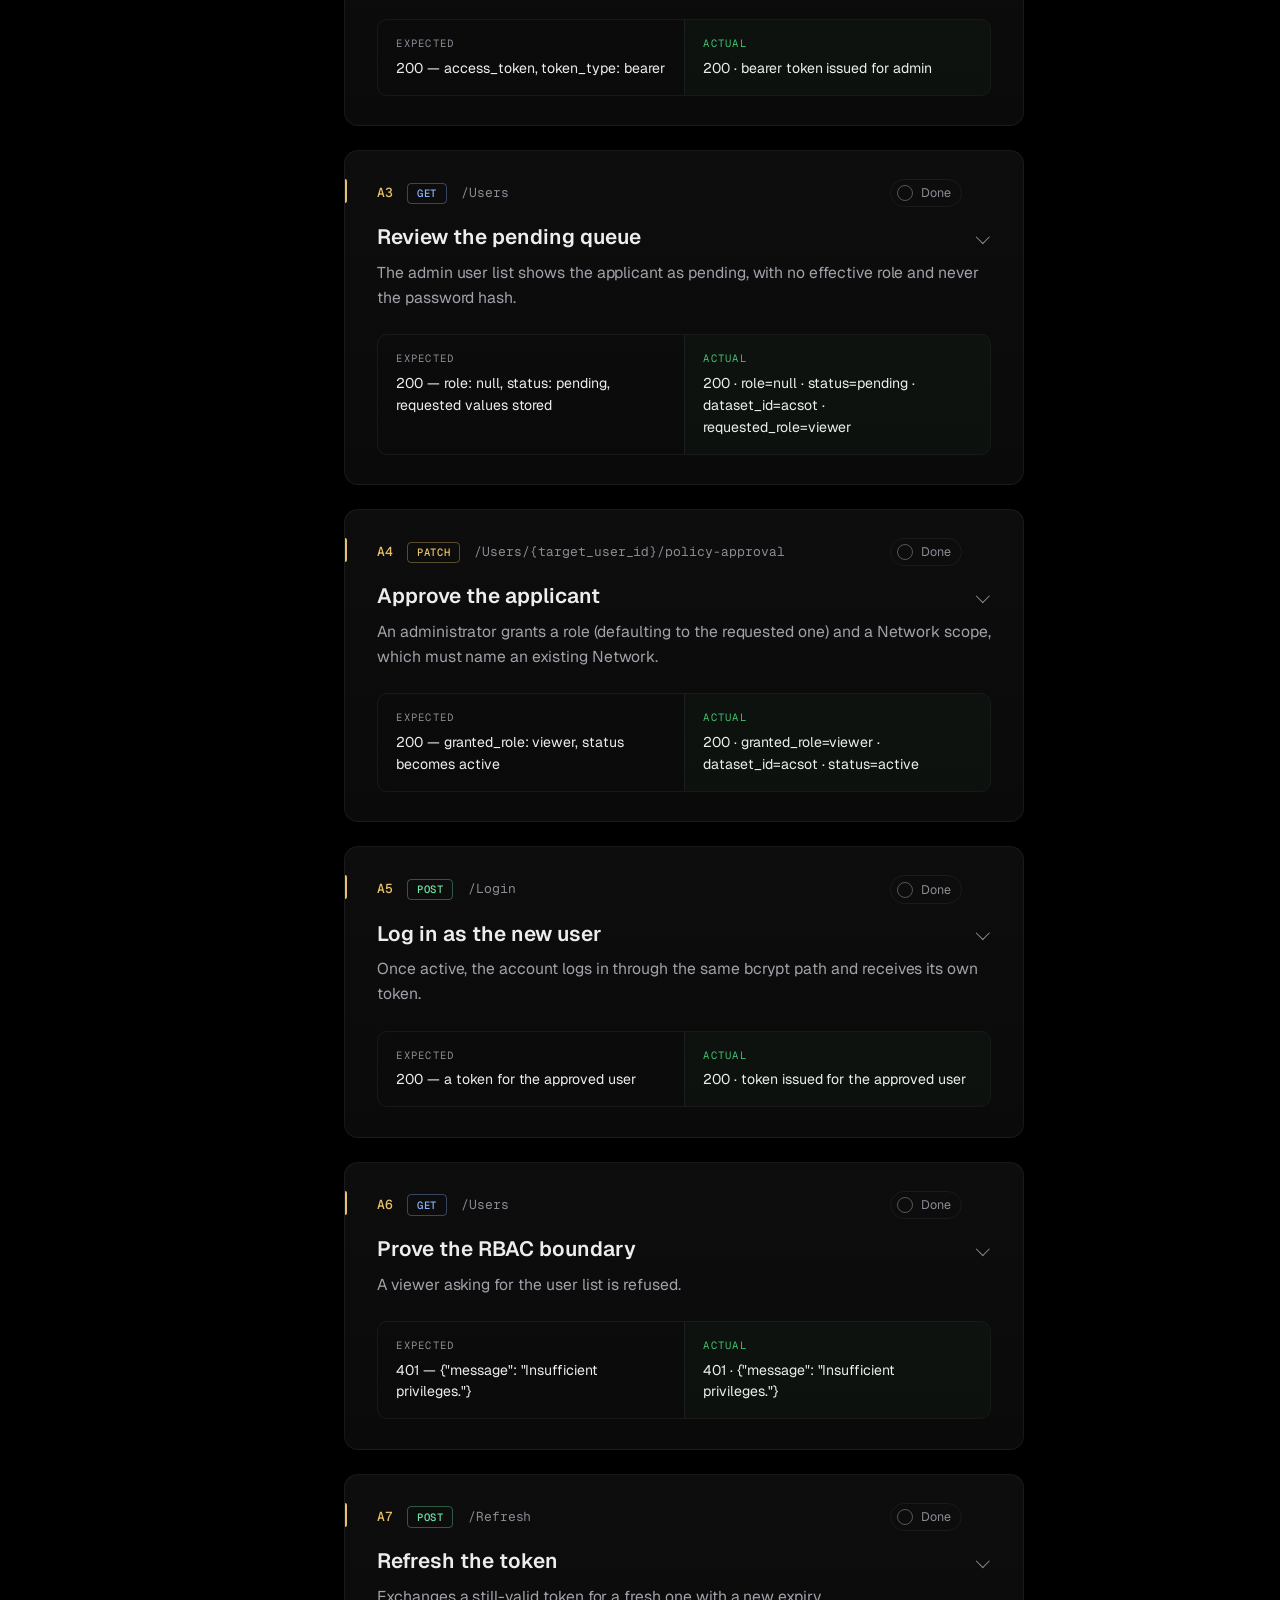
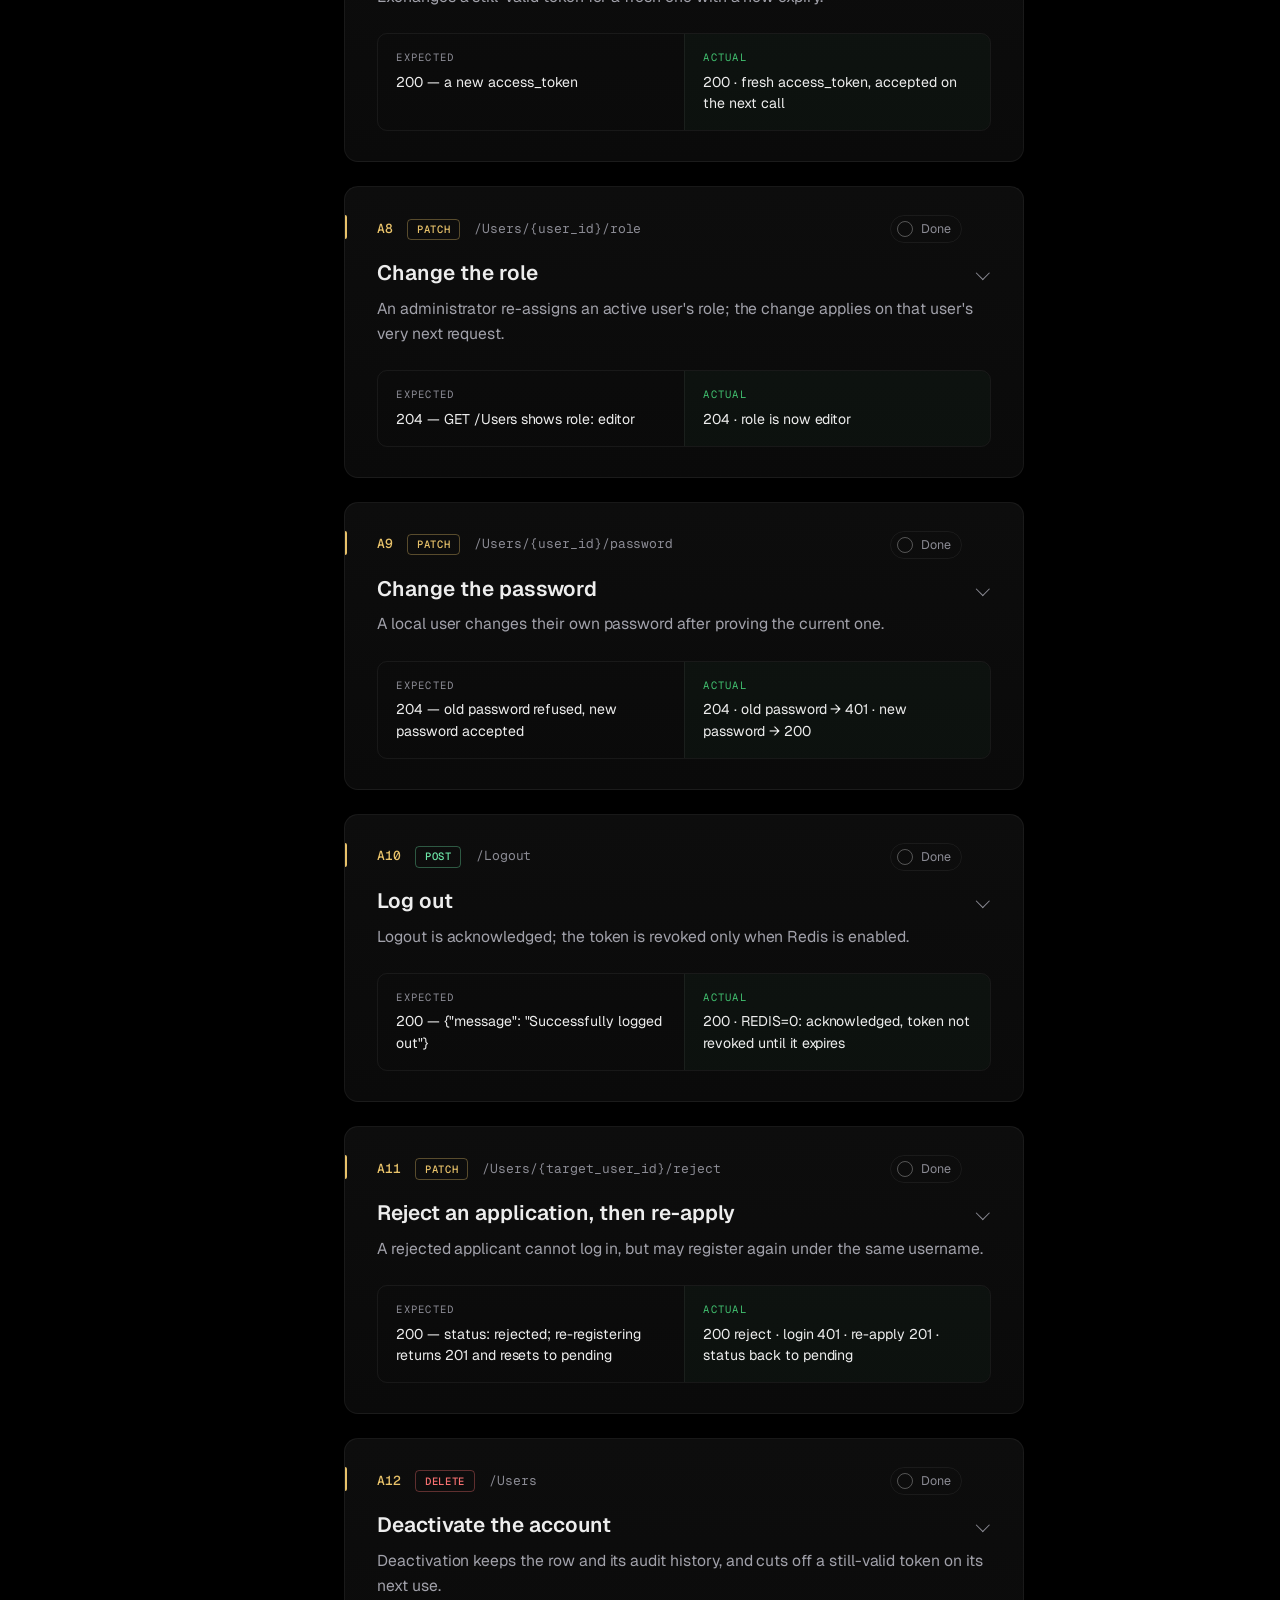
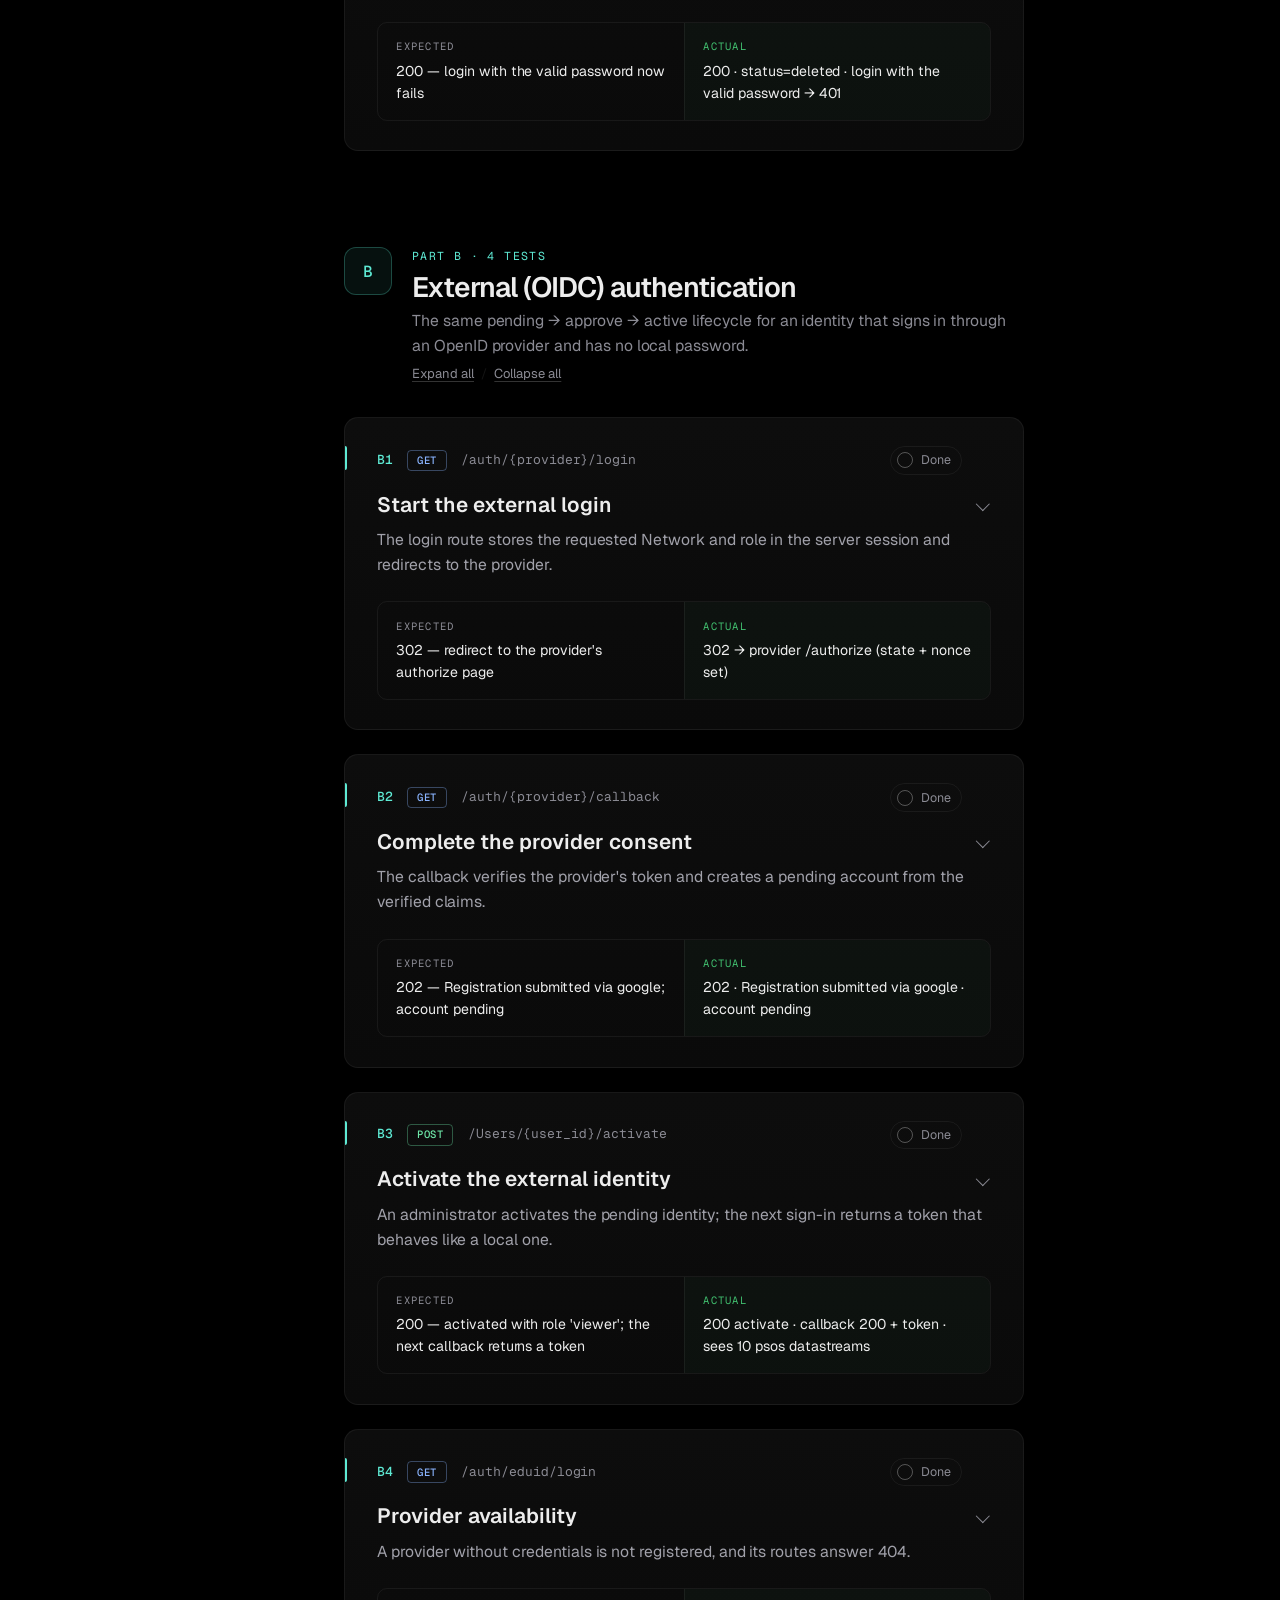
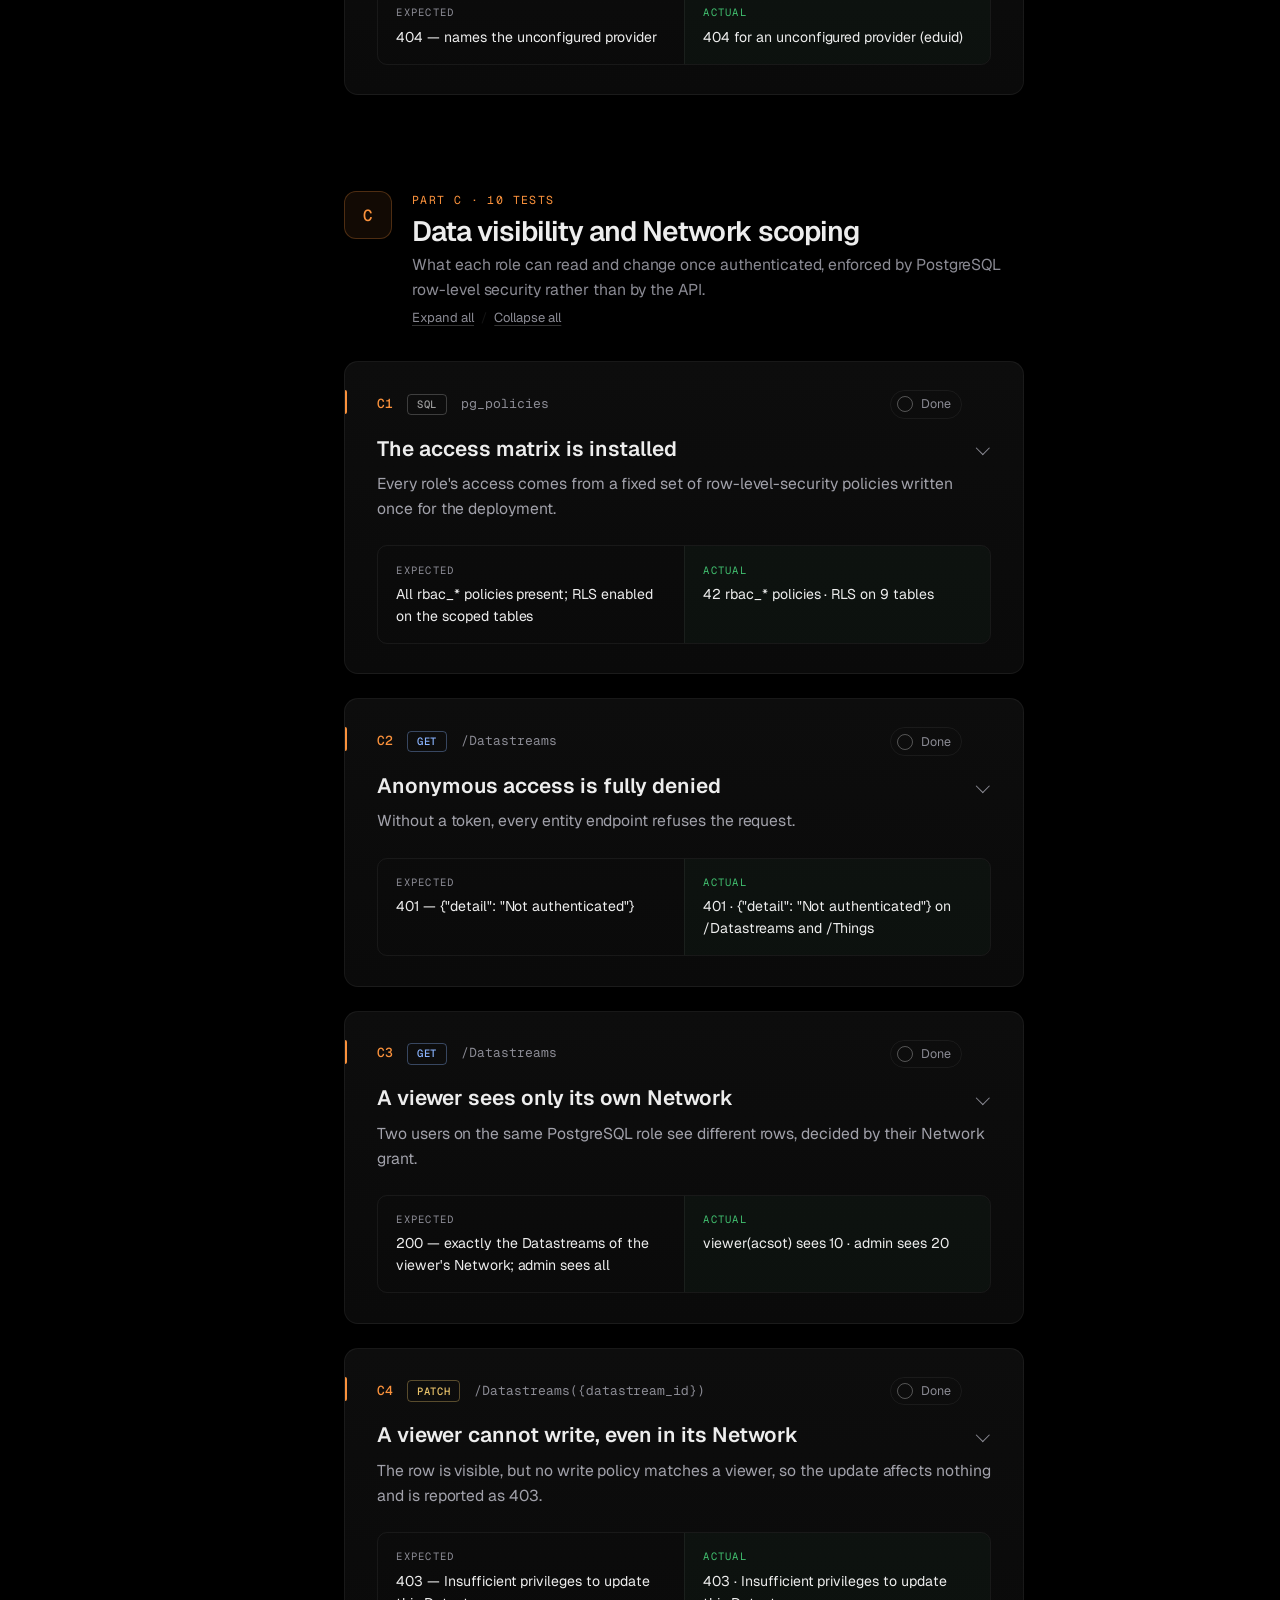
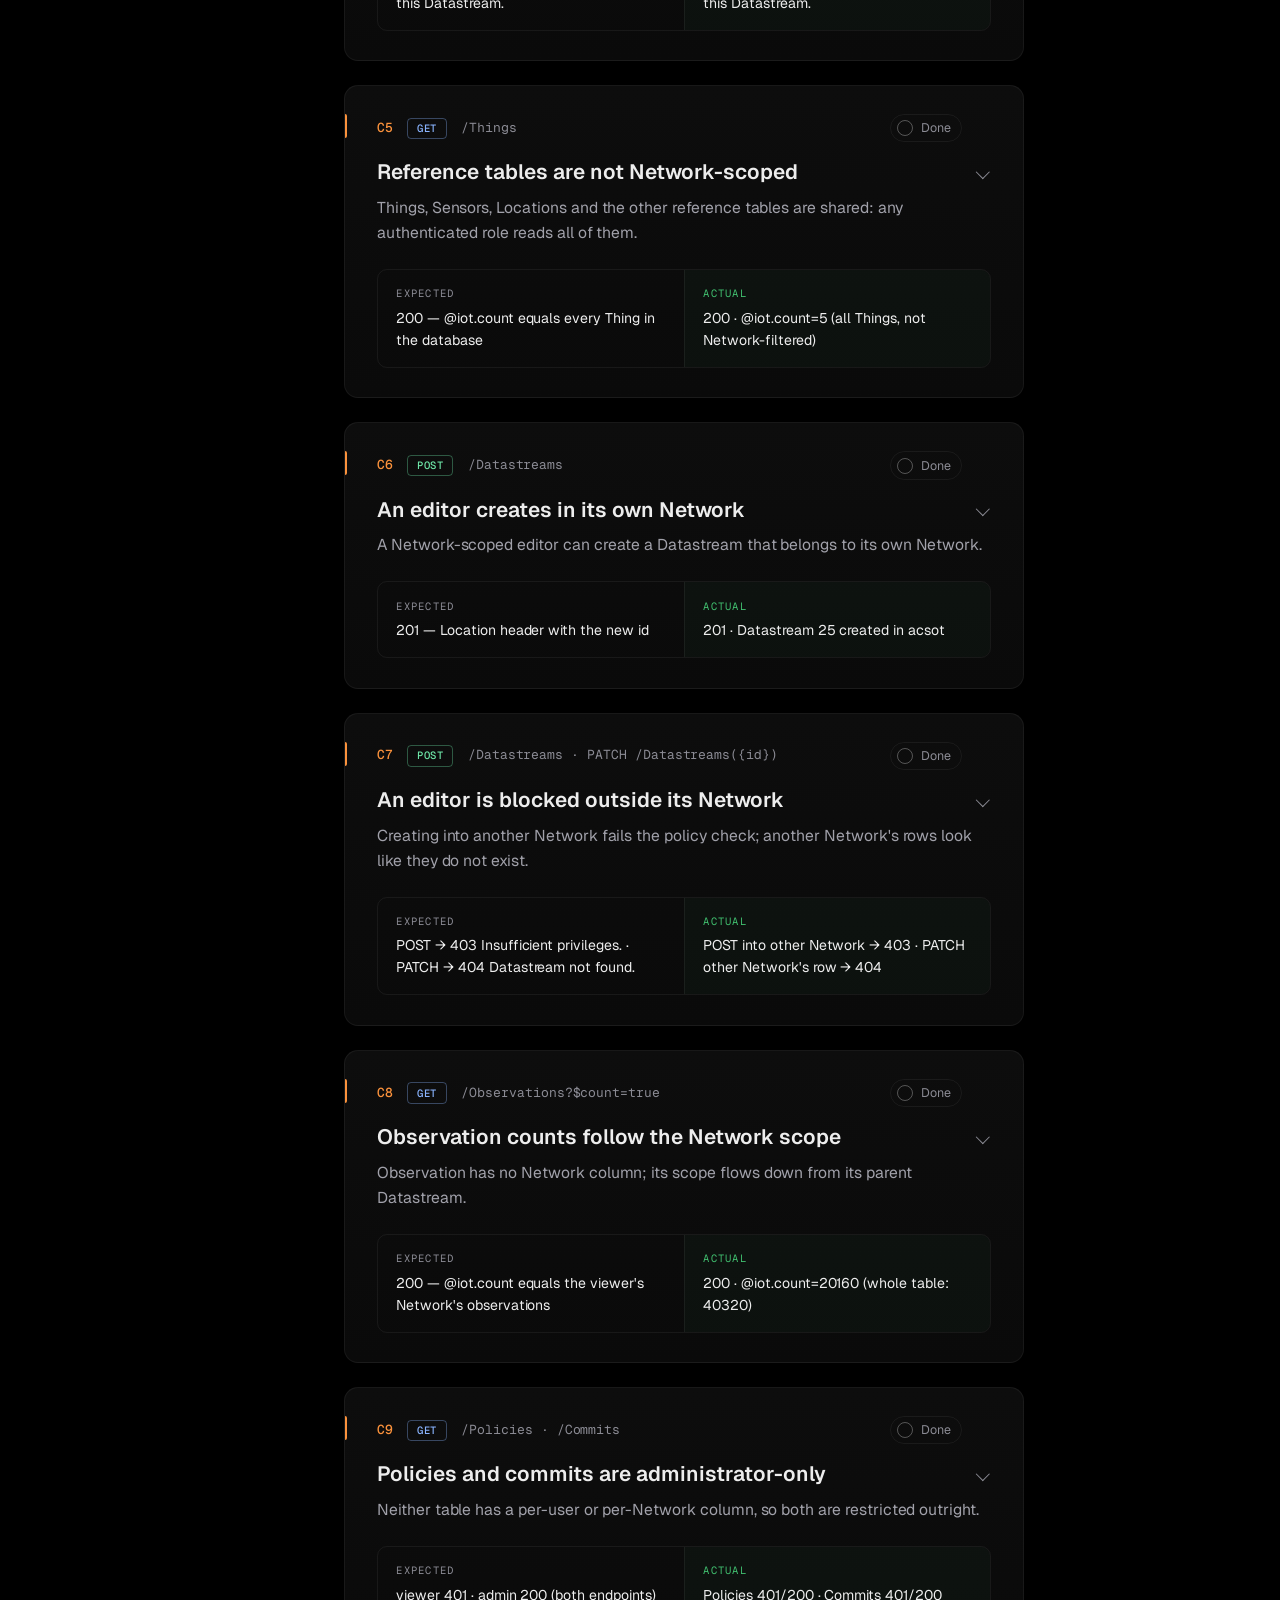
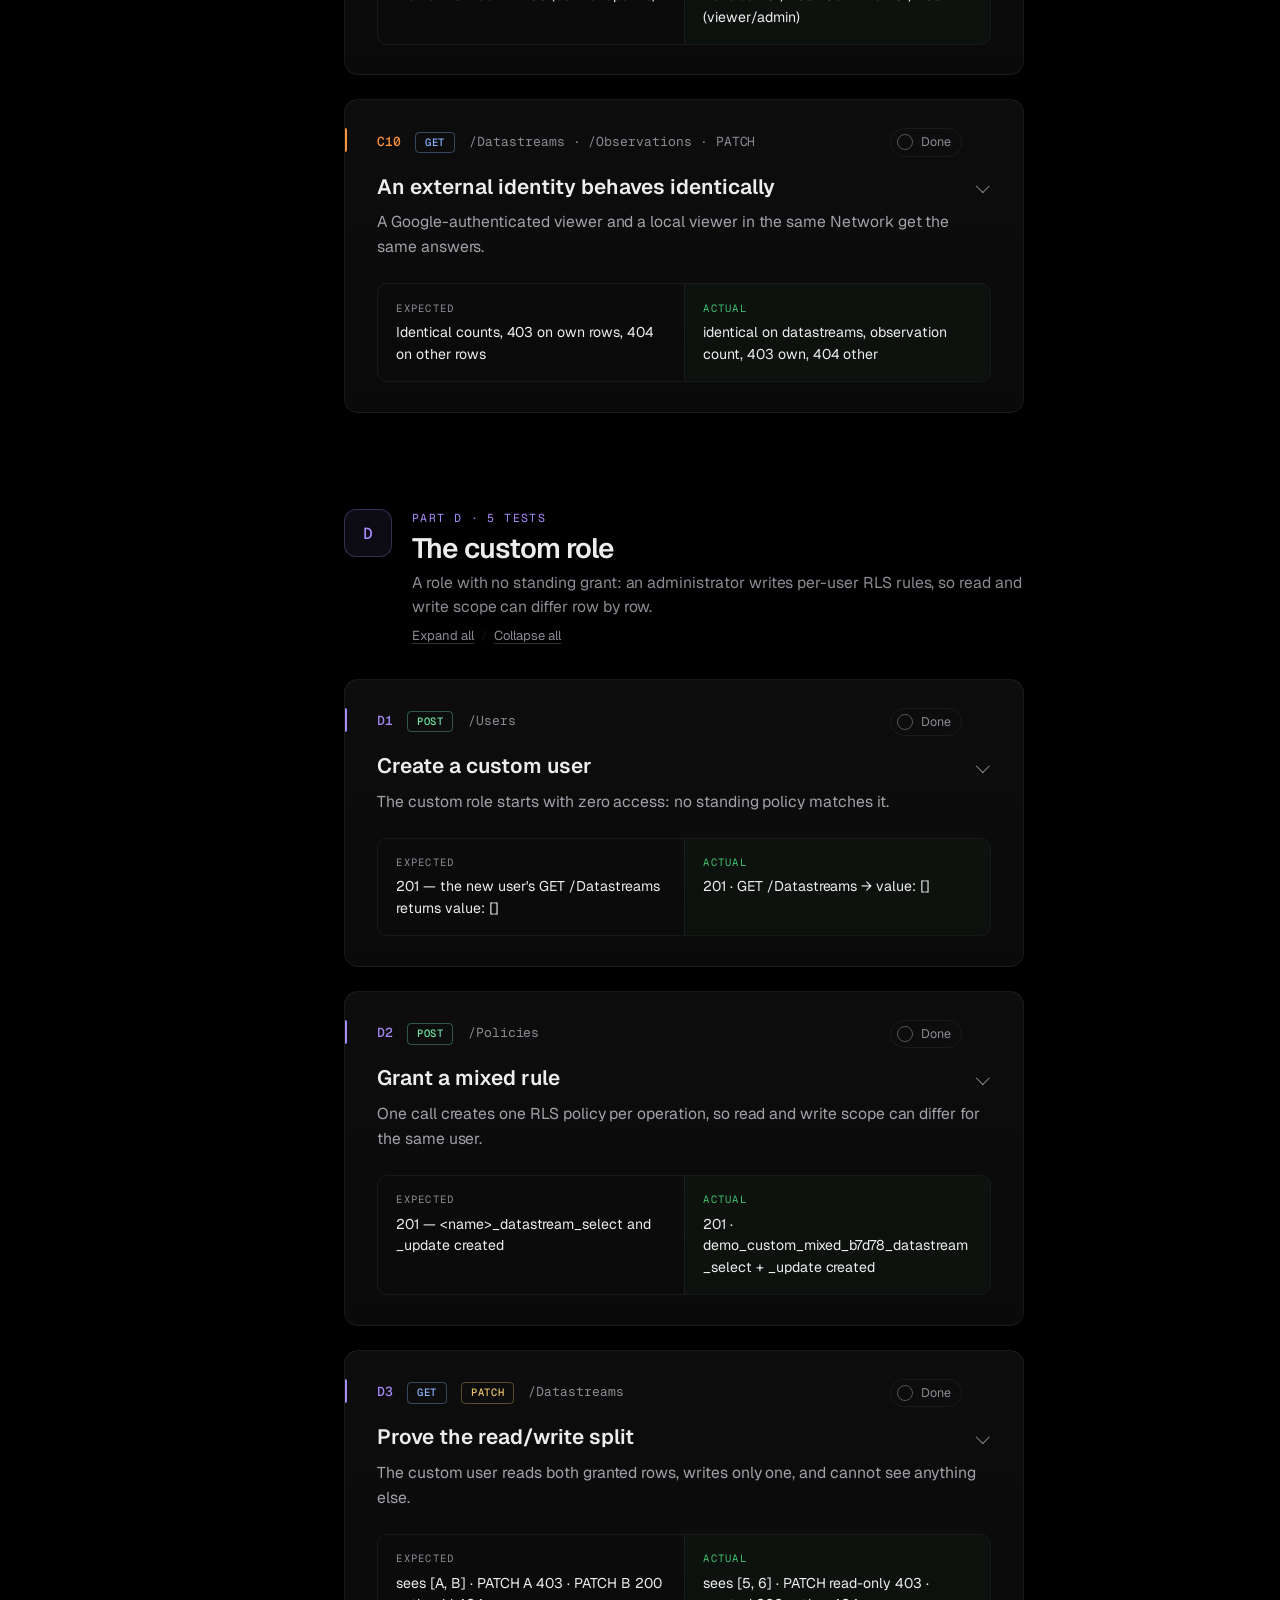
